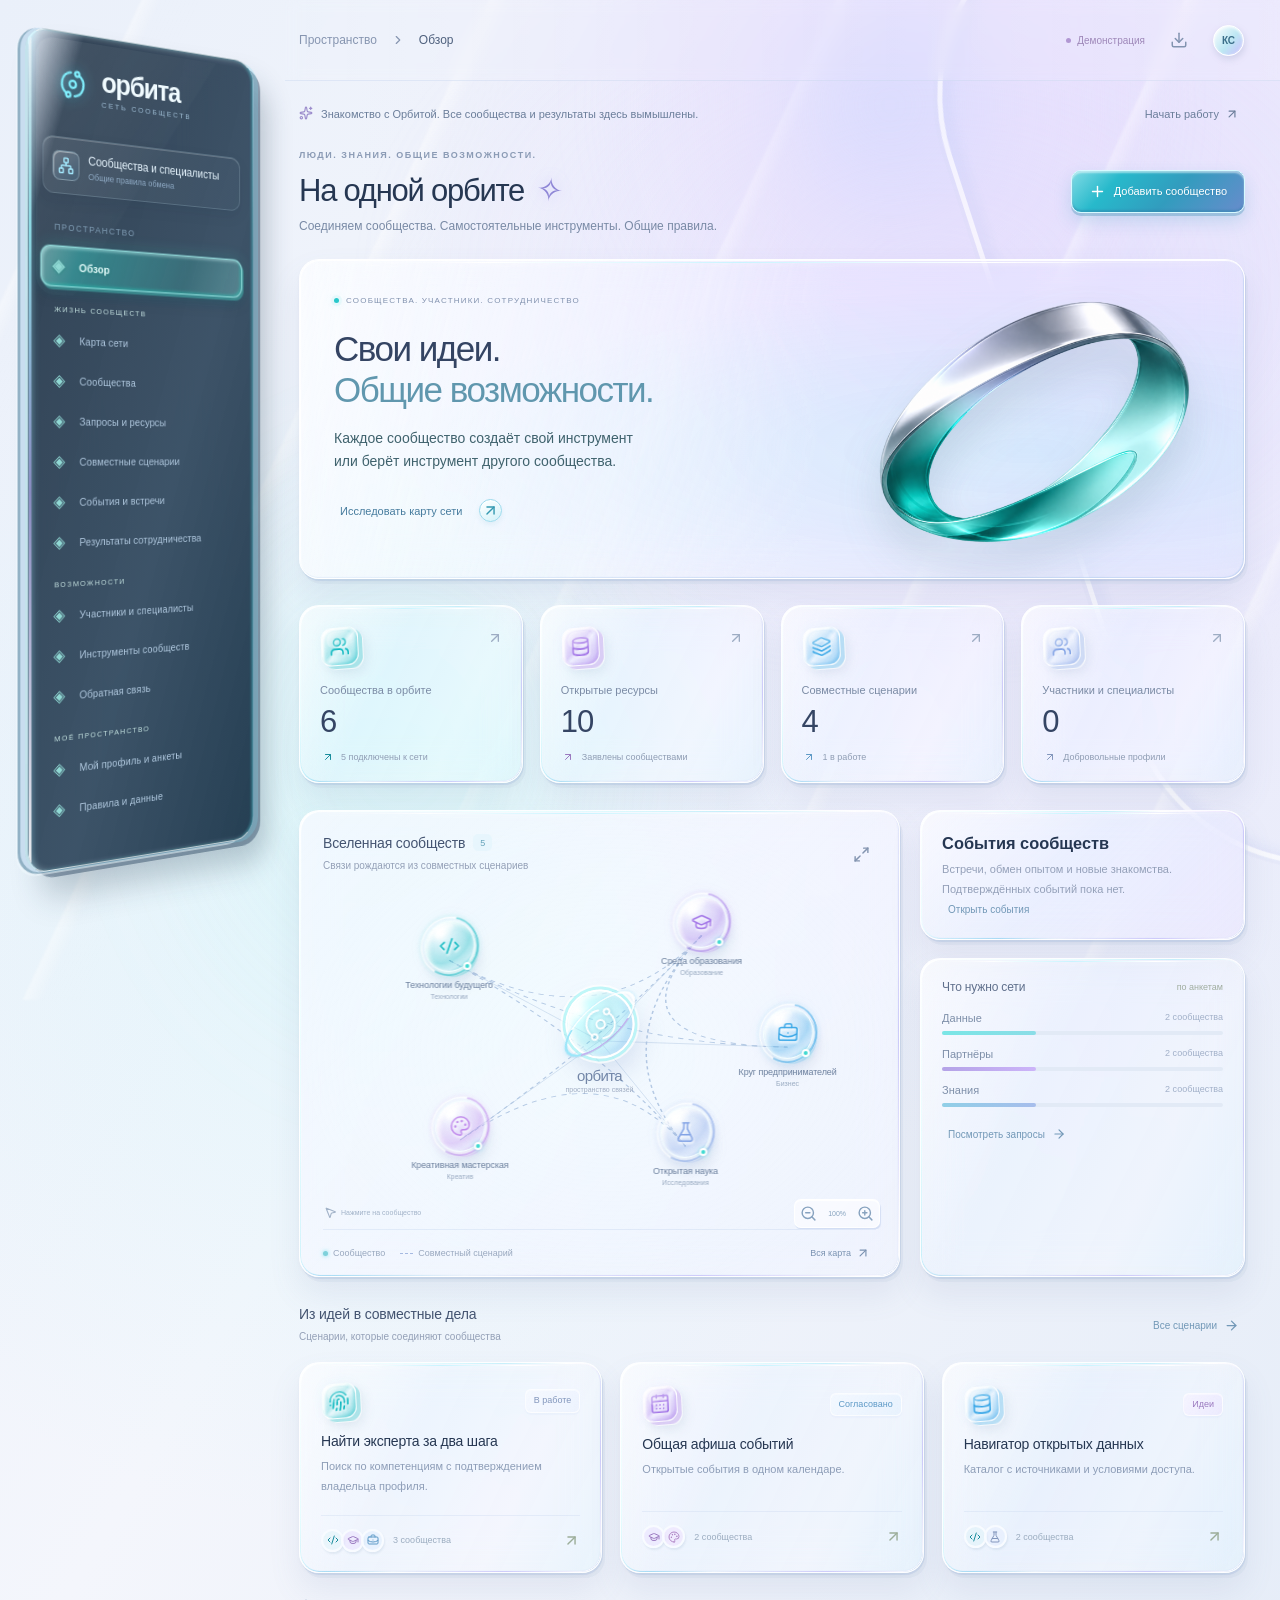
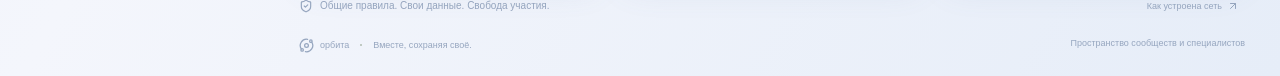
==== index.html @ 38263131 "Update Orbita user demo, validated local forms and snapshot roundtrip" ====
<!doctype html><html lang="ru"><head><meta charset="utf-8"><meta name="viewport" content="width=device-width,initial-scale=1"><title>Орбита · интерактивное демо</title><style>
:root{--ink:#263e3c;--muted:#87938f;--teal:#278f7b;--line:rgba(91,129,117,.12);--shadow:0 8px 30px #3d72600a,0 1px 2px #22493e05;--font:'Avenir Next','Segoe UI',Arial,sans-serif}
*{box-sizing:border-box}body{margin:0;background:#f1f5f2;color:var(--ink);font-family:var(--font);font-size:14px;-webkit-font-smoothing:antialiased}button,input,select,textarea{font:inherit}button,a,input,select,textarea{-webkit-tap-highlight-color:transparent}button{cursor:pointer;border:0;background:none;color:inherit}a{color:var(--teal);text-decoration:none}button:disabled{cursor:not-allowed;opacity:.48}button:focus-visible,a:focus-visible,input:focus-visible,select:focus-visible,textarea:focus-visible{outline:3px solid #51b4a5;outline-offset:4px}h1,h2,h3,h4,p{margin:0}button{transition:background .18s,transform .2s,box-shadow .2s}svg{flex-shrink:0}input[type=checkbox]{accent-color:var(--teal);width:17px;height:17px;flex-shrink:0}input::placeholder,textarea::placeholder{color:#9aa8a2}::selection{background:#c3e9db}.app-shell{min-height:100vh;overflow-x:clip;position:relative}.ambient{position:fixed;border-radius:50%;pointer-events:none;z-index:-1;filter:blur(60px)}.ambient-one{width:550px;height:500px;background:#dcece2;top:-240px;right:10%}.ambient-two{width:350px;height:600px;background:#e7e4ef;left:150px;top:300px;opacity:.55}
.sidebar{position:fixed;left:22px;top:22px;bottom:22px;width:238px;border-radius:25px;background:linear-gradient(155deg,#243f38 0%,#1e3430 50%,#223b35 100%);box-shadow:6px 10px 4px #18392f0d,15px 21px 45px #1d3b3533,inset 1px 1px 1px #adc9bd45,inset -1px -1px 1px #101f1d88;color:#c7d5cf;z-index:30;display:flex;flex-direction:column;padding:28px 16px 15px;transform:perspective(1600px) rotateY(4deg);transform-origin:left center}.sidebar:before{content:'';position:absolute;top:19px;bottom:19px;left:-7px;width:8px;border-radius:8px 0 0 8px;background:linear-gradient(90deg,#66807590,#2d4a40);z-index:-1}.brand{display:flex;align-items:center;gap:11px;padding-left:12px;text-align:left;color:#f3faf5;font-size:29px;font-weight:600;letter-spacing:-1px}.brand-mark{width:43px;height:43px;display:grid;place-items:center;color:#b7dfc8;transform:rotate(-20deg)}.brand-caption{display:block;font-size:8px;letter-spacing:2.25px;font-weight:400;color:#9eb7aa;margin-top:2px}.workspace-switch{display:flex;gap:10px;align-items:center;background:#e8fff008;border:1px solid #d7f3e412;border-radius:12px;padding:13px 10px;margin:32px 0 29px}.workspace-symbol{width:30px;height:30px;background:#dff6e711;border-radius:8px;display:grid;place-items:center}.workspace-switch b{font-size:11px;font-weight:500;display:block;color:#e0eae3}.workspace-switch small{font-size:8px;color:#819d8e;display:block;margin-top:4px}.nav-label{color:#738f7f;font-size:8px;letter-spacing:1.6px;margin:0 13px 12px}.nav-item{display:flex;align-items:center;gap:11px;width:100%;text-align:left;padding:13px 13px;margin:4px 0;border-radius:11px;color:#9cb6a9;font-size:11px;position:relative}.nav-item:hover{background:#ffffff08;color:#dfece6}.nav-item.active{color:#244638;background:linear-gradient(110deg,#d4e5d0,#b5d4bd);box-shadow:0 5px 15px #061d2220,inset 0 1px 0 #ffffff9c;font-weight:600}.nav-count{margin-left:auto;background:#ffffff18;border-radius:5px;padding:1px 6px;font-size:10px}.active-dot{width:5px;height:5px;background:#2e7461;position:absolute;right:15px;border-radius:50%}.nav-separated{margin-top:22px}.sidebar-bottom{margin-top:auto;padding-top:28px}.sidebar-mission{position:relative;background:linear-gradient(125deg,#b6d5b412,#89ad9410);border:1px solid #a7ceb925;border-radius:15px;padding:18px 14px 15px;overflow:hidden}.mini-orbit{position:absolute;right:15px;top:17px;color:#a0bba3}.sidebar-mission>small{display:block;font-size:7px;letter-spacing:1.5px;color:#93b49e}.sidebar-mission>b{font-size:22px;color:#deeadc;display:block;margin:10px 0 5px;font-weight:500;letter-spacing:-.8px}.sidebar-mission p{font-size:10px;line-height:1.8;color:#90ac99}.sidebar-mission>span{font-size:8px;color:#849d8c;display:block;margin-top:7px}.side-progress{height:3px;border-radius:10px;background:#c5e8c519;margin-top:16px;overflow:hidden}.side-progress i{background:#b5d8ae;height:100%;display:block;border-radius:10px}.sidebar-role{display:flex;align-items:center;gap:9px;width:100%;text-align:left;margin-top:16px;padding:0 2px}.role-avatar{width:33px;height:33px;background:#c7dbce13;display:grid;place-items:center;border:1px solid #daf2de1c;border-radius:50%;color:#a2c0ab}.sidebar-role b{display:block;font-size:10px;color:#d0ded4;font-weight:500}.sidebar-role small{display:block;font-size:8px;color:#769682;margin-top:4px}.sidebar-role>svg{margin-left:auto;color:#769682}
.main-wrap{margin-left:287px;min-width:0}.topbar{height:81px;display:flex;align-items:center;justify-content:space-between;padding:0 36px 0 14px;border-bottom:1px solid #cddbd346}.breadcrumbs{display:flex;gap:14px;align-items:center;font-size:11px;color:#9aa59f}.breadcrumbs b{font-weight:500;color:#4e6459}.top-actions{display:flex;gap:19px;align-items:center}.mode-badge{display:flex;align-items:center;gap:6px;font-size:10px;color:#a38e65}.mode-badge i{width:5px;height:5px;border-radius:50%;background:#c4aa7f}.mode-badge.live{color:var(--teal)}.mode-badge.live i{background:var(--teal)}.top-avatar{width:31px;height:31px;background:linear-gradient(135deg,#e4ede3,#d3e2d3);border-radius:50%;display:grid;place-items:center;font-size:10px;font-weight:600;border:2px solid #fff;box-shadow:0 2px 7px #35564615}.icon-btn{display:inline-flex;align-items:center;justify-content:center;width:30px;height:30px;border-radius:8px;color:#809086}.icon-btn:hover{background:#d7e6de50;color:var(--ink)}.mobile-menu{display:none}main{padding:25px 35px 0 14px;max-width:1560px;margin:auto}.mode-strip{display:flex;align-items:center;justify-content:space-between;gap:12px;color:#85978b;font-size:10px;margin-bottom:27px}.mode-strip>span{display:flex;align-items:center;gap:8px}.tiny-orbit{color:#95aa97}.mode-strip>button{display:flex;align-items:center;gap:6px;color:#65836f;font-size:10px;white-space:nowrap}.page-heading{display:flex;align-items:center;justify-content:space-between;gap:20px;margin-bottom:26px}.eyebrow{font-size:8px;font-weight:600;letter-spacing:1.5px;color:#9ba69a;line-height:1.5}h1{font-size:31px;letter-spacing:-1.25px;font-weight:500;line-height:1.3;margin-top:7px}.page-heading p:not(.eyebrow){font-size:11px;color:#8b998e;margin-top:8px}.heading-spark{display:inline-block;font-size:32px;font-weight:300;margin-left:12px;color:#9cbaa1;transform:rotate(8deg)}.primary,.secondary{border-radius:10px;padding:12px 17px;display:inline-flex;align-items:center;justify-content:center;gap:8px;font-size:10px;font-weight:500;white-space:nowrap;min-height:39px}.primary{background:linear-gradient(140deg,#3c7968,#286551);border:1px solid #2c665280;box-shadow:0 5px 11px #3a6a5720,inset 0 1px 0 #b5dac150;color:#eff8ed}.primary:hover{background:linear-gradient(140deg,#478a77,#316e5b);transform:translateY(-1px);box-shadow:0 7px 15px #3a6a5729}.secondary{background:#ffffff6e;color:#68816f;border:1px solid #cbdcd285}.secondary:hover{background:#fff}.full{width:100%}.glass{background:linear-gradient(145deg,#ffffffae,#ffffff69);border:1px solid #ffffffd4;border-radius:19px;box-shadow:var(--shadow),inset 0 1px 1px #ffffffcf;backdrop-filter:blur(20px)}.hero{min-height:244px;position:relative;display:flex;overflow:hidden;margin-bottom:22px;background:linear-gradient(115deg,#e6eddfc9 0%,#edf3e8a0 48%,#dfece0d9 100%);border-color:#ffffffe0;isolation:isolate}.hero:before{content:'';position:absolute;inset:0;background:radial-gradient(ellipse at 87% 60%,#a7c5a638,transparent 55%);z-index:-1}.hero-copy{padding:30px 34px;position:relative;z-index:3}.hero-label{font-size:8px;letter-spacing:1.25px;display:flex;align-items:center;gap:7px;color:#71866d;font-weight:500}.pulse-dot{display:inline-block;flex-shrink:0;width:5px;height:5px;background:#84a57b;border-radius:50%;box-shadow:0 0 0 3px #83a87912}.hero h2{font-size:33px;letter-spacing:-1.3px;font-weight:500;line-height:1.22;margin:17px 0 11px;color:#344d37}.hero h2 span{color:#7b967c}.hero p{font-size:10px;line-height:1.8;color:#899b86}.hero-link{display:flex;align-items:center;gap:17px;font-size:10px;color:#546e52;margin-top:18px}.hero-link>span{display:grid;place-items:center;width:23px;height:23px;border-radius:50%;border:1px solid #9fbaa688;background:#fff5}.hero-art{position:absolute;right:3%;top:5%;height:240px;width:350px;perspective:900px}.glass-orb{position:absolute;top:37px;left:102px;width:142px;height:142px;border-radius:50%;background:radial-gradient(circle at 30% 24%,#fff9,#d7efdc70 25%,#9cbb9c42 56%,#7a99763d 78%,#f6fff065);border:1.5px solid #f0ffedce;box-shadow:inset 7px 5px 15px #ffffffb3,inset -12px -18px 30px #66886338,0 30px 40px #5273492c,0 3px 3px #fff4;display:grid;place-items:center;transform:rotate(-15deg);color:#70957185;z-index:3}.glass-orb:after{content:'';position:absolute;top:14px;left:29px;width:68px;height:27px;transform:rotate(-30deg);border-radius:50%;background:linear-gradient(#fff8,#fff0);filter:blur(3px)}.orbital-ring{position:absolute;left:36px;top:65px;width:283px;height:100px;border:1.5px solid #f4fff3bc;border-radius:50%;box-shadow:0 2px 2px #738d5f26,inset 0 2px 1px #ffffff80;transform:rotate(-23deg);z-index:4}.ring-two{transform:rotate(42deg);width:267px;left:47px;border-color:#c2d3b88a;z-index:1}.ring-three{transform:rotate(-60deg);width:246px;left:58px;border-color:#cadac09c;z-index:2}.orbit-shadow{position:absolute;width:186px;height:30px;left:93px;bottom:37px;background:#45674226;border-radius:50%;filter:blur(12px);transform:rotate(-5deg)}.satellite{width:49px;height:49px;position:absolute;border-radius:15px;background:linear-gradient(145deg,#ffffffe6,#d7e9d2a6);border:1px solid #ffffffb0;box-shadow:5px 10px 15px #5b7c4b23,inset 0 2px 2px #fff;display:grid;place-items:center;color:#7b9b6f;transform:rotate(-13deg);z-index:5}.satellite-one{left:44px;top:42px}.satellite-two{right:13px;top:102px;width:42px;height:42px;transform:rotate(13deg);color:#8d91a1;background:linear-gradient(145deg,#fcfdff,#d3d9e4ab)}.satellite-three{bottom:40px;left:77px;width:38px;height:38px;border-radius:12px;color:#beaa85;transform:rotate(8deg);background:linear-gradient(145deg,#fffffa,#e8e2c9ac)}.art-label{position:absolute;bottom:8px;right:58px;display:flex;align-items:center;gap:6px;font-size:7px;color:#91a18b}.orbit-grain{width:10px;height:10px;position:absolute;background:linear-gradient(145deg,#fff,#b9cda9);border-radius:50%;box-shadow:2px 3px 4px #74936444}.grain-one{right:57px;top:31px}.grain-two{left:14px;top:152px;width:6px;height:6px}
.stats-grid{display:grid;grid-template-columns:repeat(4,minmax(0,1fr));gap:17px;margin:0 0 27px}.stat-card{position:relative;text-align:left;padding:19px 20px 18px;display:flex;flex-direction:column;align-items:flex-start;min-height:154px}.stat-icon{width:36px;height:36px;display:grid;place-items:center;border-radius:11px;border:1px solid #fff8;box-shadow:inset 0 2px 4px #fff8,2px 3px 7px #657d6810}.teal{color:#579582;background-color:#e1eee5}.purple{color:#9991b8;background-color:#eae7f1}.blue{color:#7c9cae;background-color:#e4edf1}.orange{color:#b29b78;background-color:#f0ebe0}.pink{color:#ba92a4;background-color:#f3e6ed}.green{color:#92a57e;background-color:#e8eddf}.neutral{background:#ebf0ec;color:#7e8c81}.stat-arrow{position:absolute;top:24px;right:19px;color:#a4b0a5}.stat-label{font-size:10px;color:#869389;margin-top:14px}.stat-card strong{font-size:31px;line-height:1;letter-spacing:-1px;font-weight:500;margin-top:10px}.stat-card small{display:flex;align-items:center;gap:6px;font-size:8px;color:#9aa497;margin-top:12px}.stat-tick{width:15px;height:15px;border-radius:50%;display:grid;place-items:center;background:transparent}.mini-track{width:38px;height:3px;background:#e5e9e1;border-radius:4px;overflow:hidden}.mini-track i{height:3px;display:block;background:#c3ae87}.lift{transition:transform .2s ease,box-shadow .2s ease}.lift:hover{transform:translateY(-4px);box-shadow:0 15px 30px #486b5514,0 2px 3px #fff8}
.dashboard-grid{display:grid;grid-template-columns:minmax(0,1.85fr) minmax(255px,1fr);gap:20px}.section-top{display:flex;align-items:center;justify-content:space-between;gap:14px}.section-top h3{font-size:13px;font-weight:500;letter-spacing:-.15px;display:flex;align-items:center;gap:8px}.section-top p{color:#9ca79c;font-size:9px;margin-top:6px;line-height:1.7}.number-pill{display:inline-flex;align-items:center;justify-content:center;min-width:19px;height:17px;background:#e4eee3;color:#8ba285;border-radius:5px;font-size:9px;font-weight:400}.map-card{padding:23px 23px 0;overflow:hidden}.map-card .section-top{position:relative;z-index:1}.map-bottom{display:flex;align-items:center;gap:15px;border-top:1px solid #c9dbce44;padding:15px 0;font-size:8px;color:#a0afa1}.map-bottom>span,.map-bottom>button{display:flex;align-items:center;gap:5px}.map-bottom>button{margin-left:auto;color:#849d86;font-size:8px}.legend-dot{width:5px;height:5px;border-radius:50%;background:#aec7ae;display:block}.legend-line{width:13px;height:1px;border-top:1px dashed #b6cabb;display:block}.dashboard-side{display:flex;flex-direction:column;gap:18px}.meeting-card{padding:23px 21px;background:linear-gradient(135deg,#eff2e9d9,#f9fbf0bf)}.meeting-card>.section-top>svg{color:#a2b09a}.meeting-date{display:flex;gap:10px;align-items:center;margin:18px 0 13px}.meeting-date>span:first-child{font-size:38px;line-height:1;font-weight:400;color:#8a9b78;letter-spacing:-2px}.meeting-date b{font-size:12px;font-weight:500;color:#697d61}.meeting-date small{display:block;font-size:7px;color:#9ea68f;margin-top:4px}.meeting-icon{margin-left:auto;display:grid;place-items:center;width:45px;height:45px;border-radius:13px;background:linear-gradient(145deg,#edf1dc,#dfe6cd);border:1px solid #fff;box-shadow:2px 3px 9px #83966815,inset 0 2px 2px #fff8;color:#9cae80;transform:rotate(7deg)}.meeting-card h4{font-size:12px;font-weight:500;color:#5f7257}.meeting-card>p{font-size:9px;line-height:1.8;color:#98a38e;margin-top:7px}.meeting-footer{display:flex;align-items:center;justify-content:space-between;margin-top:18px;border-top:1px solid #d6dfc96b;padding-top:12px;font-size:8px;color:#96a38b}.meeting-footer>span,.meeting-footer button{display:flex;align-items:center;gap:5px}.meeting-footer button{font-size:8px;color:#7f9579}.needs-card{padding:21px 21px 18px;flex:1}.needs-card .section-top h3{font-size:12px}.soft-label{font-size:8px;color:#a0ad9f;font-weight:400}.need-bars{display:grid;gap:13px;margin:18px 0}.need-bars>div>div:first-child{display:flex;justify-content:space-between;font-size:9px;color:#8a9b89;margin-bottom:7px}.need-bars small{font-size:7px;color:#abb5a5}.need-track{height:4px;background:#e8ede6;border-radius:5px}.need-track i{display:block;height:100%;border-radius:5px}.need-track .teal{background:#b4ccba}.need-track .purple{background:#cbc5dc}.need-track .blue{background:#c1d2dd}.text-link{display:inline-flex;align-items:center;gap:7px;font-size:9px;color:#83997d}.scenario-preview{margin-top:29px}.preview-grid{display:grid;grid-template-columns:repeat(3,minmax(0,1fr));gap:18px;margin-top:17px}.preview-card{padding:20px 21px;text-align:left}.preview-card-top{display:flex;justify-content:space-between;align-items:center}.scenario-icon{display:grid;place-items:center;width:36px;height:36px;border-radius:11px;box-shadow:inset 1px 1px 2px #fff,3px 4px 8px #4e705714}.chip{font-size:8px;border:1px solid #ffffff6e;display:inline-block;padding:5px 8px;border-radius:6px;white-space:normal;line-height:1.3}.preview-card h4{font-size:12px;font-weight:500;margin-top:14px;letter-spacing:-.2px}.preview-card>p{font-size:9px;color:#97a295;line-height:1.8;margin-top:8px;min-height:33px}.preview-card-footer{display:flex;align-items:center;gap:9px;margin-top:18px;padding-top:13px;border-top:1px solid #d6e2d64a}.preview-card-footer>span:not(.avatar-stack){font-size:7px;color:#a1ac9c}.preview-card-footer>svg{margin-left:auto;color:#9cad99}.avatar-stack{display:inline-flex;padding-left:3px}.stack-avatar{width:23px;height:23px;border:2px solid #f9fcf6;border-radius:50%;margin-left:-3px;display:grid;place-items:center;box-shadow:0 1px 3px #34573808}.bottom-note{display:flex;align-items:center;gap:7px;font-size:9px;color:#a1b19f;margin-top:26px}.bottom-note button{display:flex;align-items:center;gap:5px;font-size:8px;margin-left:auto}.main-footer{padding:25px 0 23px;display:flex;justify-content:space-between;gap:10px;font-size:8px;color:#b1bcb0}.main-footer>span:first-child{display:flex;gap:6px;align-items:center}.main-footer i{width:2px;height:2px;background:#b1bcb0;border-radius:50%;margin:0 5px}
.network-map{height:570px;position:relative;overflow:hidden;margin:0 -7px}.network-map.compact{height:330px}.map-dot-grid{position:absolute;inset:12px 0;background-image:radial-gradient(#a4baa945 .7px,transparent .7px);background-size:17px 17px;mask-image:radial-gradient(ellipse,black 20%,transparent 72%)}.network-stage{position:absolute;inset:15px 15px 30px;transition:transform .25s}.network-lines{position:absolute;inset:0;width:100%;height:100%;overflow:visible}.network-lines .edge-selected{stroke:#74ae91;stroke-width:.6;stroke-dasharray:1.4 1;animation:flow 2s linear infinite}@keyframes flow{to{stroke-dashoffset:-12}}.network-center{position:absolute;left:50%;top:49%;transform:translate(-50%,-50%);display:flex;flex-direction:column;align-items:center;pointer-events:none;z-index:2}.center-orbit{width:80px;height:80px;border-radius:50%;background:radial-gradient(circle at 25% 20%,#fff,#eff3e2 35%,#cedec058 75%);box-shadow:0 15px 28px #5b7f4319,inset 0 1px 4px #fff;display:grid;place-items:center;border:1px solid #fff;color:#8ba37b}.network-center>b{font-size:18px;color:#809675;font-weight:500;margin-top:8px;letter-spacing:-.6px}.network-center>small{font-size:7px;color:#b0bda7;margin-top:2px}.compact .center-orbit{width:65px;height:65px}.compact .network-center>b{font-size:15px}.map-node{position:absolute;transform:translate(-50%,-50%);display:flex;flex-direction:column;align-items:center;background:transparent;max-width:145px;min-width:105px;z-index:3;animation:node-appear .5s both}.map-node .node-orb{position:relative;width:68px;height:68px;border:1px solid #fff;border-radius:50%;display:grid;place-items:center;background:linear-gradient(130deg,#ffffffbe 0%,currentColor 240%);box-shadow:inset 2px 3px 8px #ffffffef,inset -5px -5px 10px #77957911,0 12px 15px #6b825f10,0 3px 5px #6d83600a;transition:transform .2s,box-shadow .2s}.node-orb:before{content:'';position:absolute;inset:-7px;border:1px solid currentColor;border-radius:50%;opacity:.08}.node-orb i{position:absolute;width:6px;height:6px;border-radius:50%;bottom:4px;right:3px;background:#8fb795;border:2px solid #f6faf4;box-sizing:content-box}.map-node>b{font-size:9px;white-space:nowrap;font-weight:500;margin-top:10px;color:#7e9180;letter-spacing:-.1px}.map-node>small{font-size:7px;margin-top:3px;color:#acb7a9}.map-node:hover .node-orb,.map-node:focus-visible .node-orb{transform:translateY(-4px) scale(1.04);box-shadow:inset 2px 3px 8px #fff,0 14px 20px #6b825f25}.compact .node-orb{width:47px;height:47px}.compact .node-orb:before{inset:-5px}.compact .node-orb i{width:4px;height:4px;right:2px;bottom:1px}.compact .map-node>b{font-size:8px;margin-top:8px}.compact .map-node>small{font-size:6px}.map-hint{position:absolute;left:8px;bottom:10px;display:flex;gap:4px;align-items:center;font-size:7px;color:#b2bdad}.map-zoom{position:absolute;right:3px;bottom:1px;display:flex;align-items:center;gap:0;border:1px solid #d8e1d480;background:#fff8;border-radius:7px}.map-zoom .icon-btn{width:27px;height:27px;color:#9caf96}.zoom-reset{font-size:7px;color:#a3b19b}.full-map{padding:26px}.map-empty{height:320px;display:flex;flex-direction:column;align-items:center;justify-content:center;color:#a4b7a1;gap:15px}.map-empty h3{font-size:17px;font-weight:500}.map-empty p{font-size:11px;color:#95a891}@keyframes node-appear{from{opacity:0}to{opacity:1}}
.filter-bar{display:flex;justify-content:space-between;align-items:center;gap:15px;margin-bottom:22px}.search-input{display:flex;align-items:center;gap:9px;background:#fff8;border:1px solid #fff;border-radius:10px;padding:0 13px;color:#9bac9f;min-width:300px;max-width:430px;flex:1;box-shadow:0 3px 12px #3f674108}.search-input input{background:none;border:0;outline:none;width:100%;padding:13px 0;font-size:11px;color:var(--ink)}select,input,textarea{border:1px solid #c9d9d273;border-radius:9px;padding:12px 13px;color:#536d5f;background:#ffffffa6;max-width:100%;font-size:12px}select{min-width:160px}textarea{resize:vertical}.filter-bar select{font-size:10px;min-width:170px;background:#ffffff85;border-color:#fff}.community-grid{display:grid;grid-template-columns:repeat(3,minmax(0,1fr));gap:20px}.community-card{text-align:left;padding:24px;min-width:0}.community-card-top{display:flex;justify-content:space-between;align-items:flex-start;margin-bottom:19px;gap:6px}.community-symbol{display:inline-grid;place-items:center;flex-shrink:0;width:54px;height:54px;border-radius:16px;border:1px solid #fff;box-shadow:inset 2px 3px 5px #fff9,3px 5px 8px #5f826112;transform:rotate(-5deg)}.status{font-size:8px;display:inline-flex;gap:5px;align-items:center;padding:5px 8px;border-radius:5px;white-space:nowrap}.status i{width:4px;height:4px;border-radius:50%;background:currentColor}.community-card .eyebrow{font-size:7px;margin-bottom:8px;display:block}.community-card h3{font-size:16px;letter-spacing:-.5px;font-weight:500}.community-card>p{font-size:10px;color:#8c9e8c;line-height:1.8;margin-top:10px;min-height:36px}.card-divider{height:1px;background:#cfdfd24d;margin:18px 0}.community-card>small{font-size:7px;letter-spacing:1px;color:#acb7a9;display:block;margin-bottom:10px}.chips{display:flex;flex-wrap:wrap;gap:5px}.community-meta{display:flex;justify-content:space-between;align-items:center;color:#9fb09b;margin-top:20px;font-size:9px}.community-meta span{display:flex;align-items:center;gap:6px}.muted{color:#9cad9b;font-size:11px;line-height:1.7}.empty{padding:65px 25px;display:flex;align-items:center;flex-direction:column;text-align:center;max-width:550px;margin:0 auto;color:#91ac94}.empty h3{font-size:20px;letter-spacing:-.5px;color:#57705d;font-weight:500;margin:20px 0 10px}.empty p{font-size:12px;color:#95a492;line-height:1.9;margin-bottom:22px}.kanban{display:grid;grid-template-columns:repeat(4,minmax(0,1fr));gap:16px;align-items:start}.kanban-column{border-radius:15px;background:#e7eee66b;padding:12px 10px;min-height:350px}.kanban-column>h3{display:flex;align-items:center;gap:7px;padding:2px 5px 16px;font-size:11px;font-weight:500;color:#7b8b7b}.kanban-column>h3>span{margin-left:auto;background:#fff7;border-radius:5px;padding:2px 5px;font-size:9px;color:#a7b3a1}.stage-dot{width:6px;height:6px;border-radius:50%;background:currentColor}.kanban-card{width:100%;text-align:left;border-radius:13px;padding:16px 13px;margin-bottom:12px}.kanban-card h4{font-size:12px;font-weight:500;line-height:1.6}.kanban-card p{font-size:9px;color:#96a591;line-height:1.8;margin:9px 0 15px}.kanban-meta{display:flex;justify-content:space-between;font-size:8px;color:#a3af9d;border-top:1px solid #d4e0d348;padding-top:10px;margin-top:14px}.kanban-meta span{display:flex;align-items:center;gap:5px}.add-idea{display:flex;align-items:center;gap:5px;font-size:9px;color:#9eaf98;margin:8px auto}.plan-grid{display:grid;grid-template-columns:minmax(0,1.65fr) minmax(270px,1fr);gap:24px}.timeline-card{padding:28px}.progress-pill{padding:7px 9px;background:#e5eddf;border-radius:8px;color:#8ba07b;font-size:12px}.timeline{margin-top:30px}.timeline-item{display:flex;gap:18px;position:relative;padding-bottom:30px}.timeline-item:not(:last-child):before{content:'';position:absolute;left:11px;top:26px;bottom:0;width:1px;background:#d9e4d5}.task-check{padding:0;color:#bcccb5;height:24px;position:relative;z-index:1;flex-shrink:0}.task-done .task-check{color:#74a58a}.timeline-date{font-size:9px;color:#a0b097}.timeline-item h4{font-size:13px;font-weight:500;margin:6px 0 7px;line-height:1.5}.timeline-item p{font-size:10px;color:#94a68e;line-height:1.8}.timeline-item small{display:flex;align-items:center;gap:5px;font-size:8px;color:#a8b6a0;margin-top:9px}.task-done h4{color:#94a58e}.agenda-card{padding:25px}.agenda-card>h3{font-size:20px;letter-spacing:-.7px;font-weight:500;margin-top:11px;line-height:1.3}.agenda-list{margin:20px 0}.agenda-list>div{display:flex;gap:15px;align-items:center;border-bottom:1px solid #d6e2d440;padding:11px 0}.agenda-list span{font-size:18px;color:#9db08e;min-width:27px;text-align:center}.agenda-list small{font-size:7px;display:block;margin-top:2px}.agenda-list p{font-size:10px;color:#8a9c80}.log-card{padding:25px;margin-top:20px}.log-card h3{font-size:13px;font-weight:500;margin-bottom:20px}.log-item{display:flex;gap:10px;margin-top:16px}.log-dot{width:5px;height:5px;background:#b2c7a9;border-radius:50%;margin-top:5px;flex-shrink:0}.log-item p{font-size:10px;line-height:1.7;color:#91a286}.log-item small{font-size:8px;color:#b3bfa9;display:block;margin-top:3px}.info-panel{display:flex;align-items:flex-start;gap:15px;background:#e3eee0a8;border:1px solid #fff9;border-radius:14px;padding:20px 23px;margin-bottom:24px;color:#8da783}.info-panel h3{font-size:13px;font-weight:500;color:#67825e;margin-bottom:6px}.info-panel p{font-size:10px;line-height:1.8;color:#8da080}.profile-card{padding:25px}.profile-card h3{font-size:17px;font-weight:500;letter-spacing:-.4px;margin-top:17px}.profile-card>p{font-size:10px;color:#96a58d;margin:7px 0 15px}.profile-sources{display:flex;flex-direction:column;gap:8px;font-size:10px;margin:18px 0}.profile-sources>a{display:inline-flex;align-items:center;gap:6px}.consent-mark{display:flex;align-items:center;gap:6px;font-size:9px;color:#86a17b;line-height:1.7}.danger-text{display:flex;gap:6px;align-items:center;font-size:10px;color:#b28d83;margin-top:17px}.danger-text:hover{color:#a25848}.danger-button{background:#f4dfd8;color:#a05c4b;padding:10px 15px;border-radius:8px;font-size:11px}.rules-grid{display:grid;grid-template-columns:repeat(3,minmax(0,1fr));gap:20px}.rule-card{padding:25px}.rule-card>small{display:block;font-size:7px;letter-spacing:1.1px;color:#a5b19b;margin:20px 0 9px}.rule-card h3{font-size:15px;line-height:1.5;font-weight:500;letter-spacing:-.3px}.rule-card p{font-size:10px;line-height:1.9;color:#94a38c;margin-top:10px}.portability{padding:25px;margin-top:22px;display:flex;justify-content:space-between;gap:22px;align-items:center;flex-wrap:wrap}.portability h3{font-size:16px;font-weight:500}.portability p{font-size:10px;color:#8fa187;margin-top:8px;line-height:1.8}.portability-actions{display:flex;gap:10px;flex-wrap:wrap}.rules-footnote{font-size:10px;line-height:1.9;color:#9fac98;margin:18px 5px}
.survey-layout{display:grid;grid-template-columns:minmax(0,2fr) minmax(250px,1fr);gap:25px;align-items:start}.survey-card{overflow:hidden}.stepper{display:flex;justify-content:space-between;padding:23px 28px;border-bottom:1px solid #d4e1d44d;background:#fff3;gap:8px}.stepper>div{display:flex;align-items:center;gap:8px;color:#b1bcaa}.stepper span{display:grid;place-items:center;width:25px;height:25px;border-radius:50%;background:#e8eee4;font-size:10px}.stepper b{font-size:10px;font-weight:500}.stepper .current{color:#64845d}.stepper .current span{background:#b9d4b5;color:#376b42;box-shadow:inset 0 1px 1px #fff9,0 3px 7px #7f9f6320}.stepper .complete span{background:#dce8d8;color:#87a77b}.form-step{padding:30px}.form-step>h2{font-size:25px;font-weight:500;letter-spacing:-1px;margin-top:10px}.form-intro{font-size:11px;line-height:1.9;color:#96a38e;margin:12px 0 25px}.field-label{display:flex;flex-direction:column;font-size:11px;font-weight:500;color:#79916d;margin:21px 0;gap:9px}.field-label>input,.field-label>textarea,.field-label>select{width:100%;font-weight:400}.field-label small,.form-help{font-size:9px;line-height:1.8;color:#abb7a1;font-weight:400}.form-grid{display:grid;grid-template-columns:1fr 1fr;gap:15px}.form-grid .field-label{margin-top:0}.choices{display:flex;flex-wrap:wrap;gap:8px}.choice{display:flex;gap:5px;align-items:center;border:1px solid #dce5d7;border-radius:8px;padding:9px 11px;font-size:10px;color:#a6b19a;background:#fff5}.choice.chosen{border-color:#abc5a8;background:#e2ecdb;color:#699265}.choice:hover{background:#e9f0e4}.form-footer{display:flex;align-items:center;justify-content:space-between;padding:20px 30px;border-top:1px solid #d6e1d14d;background:#ffffff33;gap:10px}.form-footer>span{font-size:9px;color:#b0bca7;display:flex;align-items:center;gap:5px}.survey-aside>.glass{padding:28px}.survey-aside h3{font-size:23px;line-height:1.3;font-weight:500;letter-spacing:-.9px;margin:26px 0 15px}.survey-aside p{font-size:11px;line-height:1.9;color:#9bab91}.survey-benefit{display:flex;align-items:center;gap:8px;margin-top:20px;font-size:10px;color:#89a27b}.privacy-note{display:flex;align-items:flex-start;gap:12px;padding:25px 15px;color:#a7b49c}.privacy-note p{font-size:10px;line-height:1.8}.consent-box{padding:18px;border-radius:13px;background:#e7eee26b;border:1px solid #dce6d6;margin-top:22px}.consent-box>label,.check-label{display:flex;align-items:flex-start;gap:10px;font-size:11px;line-height:1.8;color:#829875}.consent-box input{margin-top:3px}.consent-box p{font-size:9px;color:#a1b093;line-height:1.9;margin:12px 0 0 27px}.inline-confirm{display:flex;align-items:center;gap:6px;color:#7b9a70;font-size:9px;margin-top:15px;line-height:1.8}.review-card{background:#fff6;border:1px solid #fff;border-radius:14px;padding:23px}.review-card h3{font-size:19px;font-weight:500;margin-bottom:10px}.review-card>p{font-size:11px;line-height:1.8;color:#8fa287}.review-card dl,.detail-dl{display:grid;grid-template-columns:145px 1fr;gap:12px;font-size:10px;margin:22px 0 0}.review-card dt,.detail-dl dt{color:#a6b39d}.review-card dd,.detail-dl dd{margin:0;color:#829977;line-height:1.7;overflow-wrap:anywhere}.inline-note{display:flex;align-items:flex-start;gap:10px;font-size:10px;line-height:1.9;color:#a5b69a;margin-top:20px}
.modal-backdrop{position:fixed;inset:0;z-index:100;background:#1c362a57;backdrop-filter:blur(9px);display:flex;align-items:center;justify-content:center;padding:30px}.dialog{width:660px;max-width:100%;max-height:90vh;background:linear-gradient(135deg,#f8faf5,#f1f5ee);border:1px solid #fff;border-radius:22px;box-shadow:0 30px 100px #18342b30;overflow:hidden;display:flex;flex-direction:column;animation:dialog-in .2s ease}.dialog:focus{outline:none}.dialog-header{padding:22px 26px;border-bottom:1px solid #cfdfcb57;display:flex;align-items:center;justify-content:space-between}.dialog-header h2{font-size:17px;font-weight:500;letter-spacing:-.4px}.dialog-content{padding:26px;overflow-y:auto}.detail-heading{display:flex;gap:18px;align-items:center}.detail-heading h2{font-size:24px;letter-spacing:-.9px;font-weight:500;margin-top:9px;line-height:1.4}.detail-heading p{font-size:10px;color:#a5b398;margin-top:5px}.detail-about{font-size:12px;color:#8ba17f;line-height:1.9;margin-top:24px}.detail-section{margin-top:24px}.detail-section h3{font-size:12px;font-weight:500;margin-bottom:12px}.detail-dl{border-top:1px solid #cddfc756;padding-top:20px}.related-scenario{display:flex;align-items:center;gap:9px;width:100%;text-align:left;padding:12px 0;border-bottom:1px solid #d2dfcb48;font-size:11px;color:#94a785}.related-scenario>svg:last-child{margin-left:auto}.connect-box{background:#e3ecdca8;border:1px solid #d6e3cd;border-radius:13px;padding:20px;margin-top:27px}.connect-box h3{font-size:14px;font-weight:500}.connect-box p{font-size:10px;color:#98aa89;line-height:1.9;margin:10px 0 15px}.connect-box>.check-label{margin-bottom:18px}.connected-box{background:#f3f7ee80}.disconnect-confirm{display:flex;flex-wrap:wrap;gap:10px}.disconnect-confirm>p{width:100%}.community-check-list{display:flex;flex-direction:column;gap:11px;background:#fff6;border:1px solid #d9e5d283;border-radius:10px;padding:15px}.community-check-list label{display:flex;gap:10px;align-items:center;font-size:11px;font-weight:400;color:#8a9f7e}.scenario-form>.primary{margin-top:25px}.profile-preview{text-align:center;padding:20px;border:1px solid #dbe5d3;border-radius:15px;background:#fff5}.profile-preview .eyebrow{display:block;margin:22px 0 10px}.profile-preview h2{font-size:26px;font-weight:500;letter-spacing:-1px}.profile-preview>p{font-size:11px;color:#a6b499;margin:9px 0 18px}.profile-preview .chips{justify-content:center}.profile-preview .profile-sources{align-items:center}.dialog-content .check-label{margin:20px 0}.dialog-content>.form-footer{padding:20px 0 0}.protocol-stats{display:flex;justify-content:space-around;margin:25px 0}.protocol-stats>div{display:flex;flex-direction:column;align-items:center}.protocol-stats strong{font-size:30px;font-weight:500;color:#839f74}.protocol-stats span{font-size:9px;color:#a4b497;margin-top:7px}.protocol-text{font-family:var(--font);font-size:10px;line-height:1.9;white-space:pre-wrap;overflow-wrap:anywhere;background:#fff7;border:1px solid #d4e1cb8c;border-radius:12px;padding:20px;max-height:330px;overflow:auto;color:#8a9e7d;margin-bottom:20px}.toast{position:fixed;bottom:27px;left:calc(50% + 110px);transform:translateX(-50%);padding:16px 24px;background:#f8fcf0f5;border:1px solid #fff;border-radius:13px;display:flex;align-items:center;gap:10px;box-shadow:0 10px 50px #39573530;backdrop-filter:blur(10px);z-index:200;font-size:11px;color:#698e5b;max-width:90vw;animation:dialog-in .2s ease}.error-banner{display:flex;align-items:center;gap:10px;border:1px solid #e5b9a5;background:#fbebe0ba;color:#a67f68;font-size:11px;line-height:1.8;padding:12px 15px;border-radius:10px;margin-bottom:22px}.error-banner>span{flex:1}.error-banner>a{white-space:nowrap}.error-banner>button{color:inherit}.error-text{color:#b58772;font-size:11px}.spin{animation:spin 1s linear infinite}@keyframes spin{to{transform:rotate(360deg)}}@keyframes dialog-in{from{opacity:0;translate:0 8px}to{opacity:1;translate:0 0}}.sidebar-scrim{display:none}
/* Readable text while preserving the quiet glass palette. */
.sidebar{overflow-y:auto;scrollbar-width:none}.sidebar::-webkit-scrollbar{display:none}.sidebar nav{flex-shrink:0}.nav-item{font-size:12px}.nav-label{font-size:9px}.workspace-switch b{font-size:12px}.workspace-switch small{font-size:9px}.sidebar-role b{font-size:11px}.sidebar-role small{font-size:9px}.sidebar-mission p{font-size:11px}.sidebar-mission>small{font-size:8px}.sidebar-mission>span{font-size:9px}.breadcrumbs{font-size:12px}.mode-strip,.mode-strip>button{font-size:11px}.mode-strip{color:#73866f}.eyebrow{font-size:9px}.page-heading p:not(.eyebrow){font-size:12px;color:#7c8e76}.primary,.secondary{font-size:11px}.hero-label{font-size:9px}.hero p{font-size:11px;color:#7a8e71}.hero-link{font-size:11px}.stat-label{font-size:11px;color:#7a8c75}.stat-card small{font-size:9px;color:#8d9c85}.section-top h3{font-size:14px}.section-top p{font-size:10px;color:#8e9f86}.preview-card h4{font-size:14px}.preview-card>p{font-size:11px;color:#84957d}.preview-card-footer>span:not(.avatar-stack){font-size:9px}.map-node>b{font-size:10px;color:#74876c}.map-node>small{font-size:8px;color:#95a58b}.compact .map-node>b{font-size:9px}.compact .map-node>small{font-size:7px}.meeting-card h4{font-size:13px}.meeting-card>p{font-size:11px;color:#8d9e81}.meeting-footer,.meeting-footer button{font-size:9px}.need-bars>div>div:first-child{font-size:11px}.need-bars small{font-size:9px}.text-link{font-size:10px}.community-card>p,.rule-card p{font-size:12px;color:#829777}.community-card>small{font-size:9px}.community-meta{font-size:10px}.form-intro{font-size:12px;color:#869c7a}.field-label{font-size:12px;color:#6d8760}.check-label{font-size:12px}.form-help,.field-label small{font-size:10px;color:#94a886}.status,.chip{font-size:9px}.map-bottom{font-size:9px}.map-bottom>button{font-size:9px}.soft-label{font-size:9px}.bottom-note{font-size:10px}.bottom-note button{font-size:9px}.main-footer{font-size:9px}
@media(min-width:1600px){.sidebar{width:255px;padding-left:19px;padding-right:19px}.main-wrap{margin-left:310px}main{padding-right:45px}.hero{min-height:270px}.hero-copy{padding:35px 40px}.hero-art{right:8%;top:9%}.hero h2{font-size:38px}.network-map.compact{height:375px}}
@media(max-width:1250px){.sidebar{width:215px;left:16px}.main-wrap{margin-left:250px}main{padding-right:25px;padding-left:9px}.topbar{padding-right:25px}.hero-art{right:-5%;transform:scale(.9)}.hero-copy{padding-left:27px}.hero h2{font-size:29px}.stat-card{padding:17px 15px}.stat-label{font-size:9px}.dashboard-grid{grid-template-columns:minmax(0,1.6fr) minmax(240px,1fr);gap:15px}.map-card{padding:20px 17px 0}.map-node>b{font-size:8px}.community-grid,.rules-grid{grid-template-columns:repeat(2,minmax(0,1fr))}.survey-layout{grid-template-columns:minmax(0,1fr) 230px;gap:17px}.survey-aside>.glass{padding:23px}.stepper b{font-size:9px}.form-step{padding:25px}.kanban{gap:10px}.kanban-card{padding:13px 11px}.kanban-card h4{font-size:11px}.hero-label{font-size:7px}.mode-strip{font-size:9px}}
@media(max-width:1050px){.sidebar{width:200px;padding:25px 12px 14px}.main-wrap{margin-left:230px}.brand{font-size:25px;gap:7px}.brand-caption{font-size:7px;letter-spacing:1.7px}.workspace-switch{padding-left:7px;padding-right:7px;gap:7px}.workspace-switch b{font-size:10px}.workspace-switch small{font-size:7px}.nav-item{font-size:10px;padding:12px 10px;gap:9px}.stats-grid{gap:10px}.stat-card{min-height:153px}.stat-label{line-height:1.6;min-height:28px}.stat-card strong{font-size:28px;margin-top:5px}.stat-card small{font-size:7px}.hero-art{right:-10%;opacity:.9;transform:scale(.8)}.hero p{font-size:9px}.page-heading h1{font-size:27px}.primary,.secondary{font-size:9px;padding:11px 13px}.dashboard-grid{grid-template-columns:1fr}.dashboard-side{display:grid;grid-template-columns:1fr 1fr}.network-map.compact{height:340px}.preview-grid{gap:12px}.preview-card{padding:17px 14px}.preview-card h4{font-size:11px}.preview-card-footer{gap:5px}.preview-card-footer>span:not(.avatar-stack){font-size:6px}.preview-card-footer>svg{width:13px}.survey-layout{grid-template-columns:1fr}.survey-aside{display:none}.kanban{grid-template-columns:repeat(2,minmax(0,1fr))}.plan-grid{grid-template-columns:1fr}.plan-grid>div{display:grid;grid-template-columns:1fr 1fr;gap:18px;align-items:start}.log-card{margin-top:0}.hero{min-height:230px}.hero-copy{padding-top:26px;padding-bottom:25px}.hero-link{margin-top:15px}.map-hint{font-size:8px}.map-zoom{right:10px}}
@media(max-width:800px){.sidebar{left:12px;top:12px;bottom:12px;transform:translateX(-280px);width:235px;transition:transform .25s;z-index:91;padding:26px 16px 15px}.sidebar.sidebar-open{transform:translateX(0)}.sidebar-scrim{display:block;position:fixed;inset:0;z-index:90;background:#203d2f68;backdrop-filter:blur(3px)}.main-wrap{margin-left:0}.mobile-menu{display:inline-flex}.topbar{height:65px;padding:0 24px}.breadcrumbs{gap:10px}.top-actions{gap:12px}main{padding:20px 24px 0}.mode-strip{font-size:9px;margin-bottom:24px}.mode-strip>span{max-width:65%;line-height:1.7}.mode-strip>button{font-size:9px}.page-heading h1{font-size:27px}.page-heading .eyebrow{font-size:7px}.hero-art{right:1%;transform:scale(.86)}.hero h2{font-size:30px}.stats-grid{margin-bottom:20px}.stat-card{min-height:150px}.stat-label{font-size:9px}.hero-copy{padding-left:26px}.community-grid,.rules-grid{gap:15px}.community-card{padding:21px}.toast{left:50%}.brand{font-size:28px}.brand-caption{font-size:8px}.workspace-switch b{font-size:11px}.nav-item{font-size:11px;padding:13px}.preview-card>p{min-height:50px}.main-footer>span:last-child{font-size:7px}}
@media(max-width:580px){main{padding:18px 16px 0}.topbar{padding:0 16px}.breadcrumbs{font-size:10px;gap:8px}.top-avatar{width:28px;height:28px;font-size:9px}.mode-badge{font-size:8px}.top-actions{gap:8px}.mode-strip>span{font-size:8px;max-width:58%}.mode-strip>button{font-size:8px}.tiny-orbit{display:none}.mode-strip{gap:6px;margin-bottom:22px}.page-heading{align-items:flex-start;margin-bottom:20px;flex-wrap:wrap;gap:17px}.page-heading h1{font-size:26px;letter-spacing:-1px}.page-heading p:not(.eyebrow){font-size:10px}.page-heading>.primary{padding:9px 12px;min-height:35px;font-size:9px}.heading-spark{font-size:26px;margin-left:8px}.hero{min-height:260px;margin-bottom:17px;border-radius:17px}.hero-copy{padding:25px 21px;max-width:85%}.hero h2{font-size:29px}.hero p{font-size:9px;max-width:225px}.hero-link{margin-top:22px;font-size:9px}.hero-art{right:-172px;top:72px;transform:scale(.65);opacity:.7;pointer-events:none}.hero-label{font-size:6px;letter-spacing:.8px}.stats-grid{grid-template-columns:repeat(2,minmax(0,1fr));gap:12px}.stat-card{padding:17px;min-height:160px}.stat-label{font-size:9px;min-height:0}.stat-card strong{font-size:31px;margin-top:10px}.stat-card small{font-size:8px}.stat-arrow{top:20px;right:15px}.dashboard-grid{gap:16px}.map-card{padding:20px 16px 0;border-radius:16px}.section-top h3{font-size:12px}.section-top p{font-size:8px}.network-map.compact{height:325px;margin-left:-8px;margin-right:-8px}.network-stage{inset:15px 10px 30px}.compact .node-orb{width:42px;height:42px}.compact .map-node>b{font-size:6px}.compact .map-node>small{font-size:5px}.compact .center-orbit{width:54px;height:54px}.compact .network-center>b{font-size:13px}.network-center>small{font-size:6px}.compact .map-node{min-width:75px}.map-bottom{gap:9px;font-size:6px}.map-bottom>button{font-size:6px}.map-hint{font-size:6px}.map-zoom .icon-btn{width:24px;height:24px}.dashboard-side{grid-template-columns:1fr}.meeting-card{padding:23px}.meeting-card>p br{display:none}.meeting-date{margin-top:23px}.meeting-card h4{font-size:14px}.meeting-card>p{font-size:10px}.meeting-footer{font-size:9px}.meeting-footer button{font-size:9px}.needs-card{padding:23px}.need-bars{gap:18px;margin:21px 0}.need-bars>div>div:first-child{font-size:10px}.need-bars small{font-size:8px}.preview-grid{grid-template-columns:1fr}.preview-card{padding:21px}.preview-card h4{font-size:15px}.preview-card>p{font-size:11px;min-height:0}.preview-card-footer>span:not(.avatar-stack){font-size:9px}.preview-card-footer>svg{width:17px}.bottom-note{font-size:8px;flex-wrap:wrap}.bottom-note button{width:100%;margin-left:21px;font-size:8px}.main-footer{padding:24px 0;flex-wrap:wrap;gap:13px}.main-footer>span:last-child{font-size:8px}.filter-bar{flex-wrap:wrap;gap:10px}.search-input{max-width:none;min-width:100%;flex-basis:100%}.filter-bar select{width:100%}.community-grid,.rules-grid{grid-template-columns:1fr}.community-card{padding:25px}.community-card h3{font-size:19px}.community-card>p{font-size:12px}.community-card .eyebrow{font-size:8px}.community-meta{font-size:10px}.chip{font-size:9px}.community-card>small{font-size:8px}.community-card .status{font-size:9px}.full-map{padding:20px 12px}.full-map .section-top{flex-direction:column;align-items:flex-start;gap:6px}.network-map:not(.compact){height:410px}.map-node .node-orb{width:46px;height:46px}.map-node>b{font-size:6px}.map-node>small{font-size:5px}.map-node{min-width:75px}.center-orbit{width:57px;height:57px}.network-center>b{font-size:14px}.kanban{grid-template-columns:1fr}.kanban-column{min-height:180px}.kanban-card h4{font-size:13px}.kanban-card p{font-size:11px}.kanban-meta{font-size:9px}.kanban-column>h3{font-size:12px}.add-idea{font-size:10px;padding:8px}.plan-grid>div{display:block}.log-card{margin-top:18px}.timeline-card{padding:23px 20px}.timeline-card>.section-top h3{font-size:12px;line-height:1.6}.timeline-item{gap:14px}.timeline-item h4{font-size:13px}.timeline-item p{font-size:11px}.timeline-item small{font-size:9px}.agenda-card h3{font-size:22px}.agenda-list p{font-size:12px}.agenda-list{margin:25px 0}.log-item p{font-size:11px}.survey-card{border-radius:15px}.stepper{padding:18px 15px;gap:4px}.stepper b{font-size:8px}.stepper>div{gap:5px}.stepper span{width:21px;height:21px;font-size:9px}.form-step{padding:23px 18px}.form-step>h2{font-size:23px}.form-intro{font-size:11px}.field-label{font-size:11px}.form-grid{grid-template-columns:1fr;gap:0}.field-label input,.field-label textarea,.field-label select{font-size:16px}.form-footer{padding:18px}.review-card{padding:18px}.review-card dl,.detail-dl{grid-template-columns:105px 1fr;gap:12px;font-size:10px}.choice{font-size:11px;padding:10px}.consent-box{padding:14px}.consent-box>label{font-size:11px}.consent-box p{font-size:10px}.modal-backdrop{padding:12px}.dialog{max-height:94dvh;border-radius:17px}.dialog-header{padding:18px}.dialog-content{padding:20px}.dialog-header h2{font-size:15px}.detail-heading{gap:12px}.detail-heading h2{font-size:21px}.detail-heading .community-symbol{width:46px;height:46px;border-radius:13px}.connect-box{padding:16px}.info-panel{padding:18px;gap:10px}.info-panel p{font-size:11px}.rule-card{padding:25px}.rule-card h3{font-size:18px}.rule-card p{font-size:12px}.portability{padding:22px}.portability-actions{width:100%}.portability-actions>button{flex:1}.rules-footnote{font-size:11px}.toast{width:max-content;max-width:calc(100vw - 25px);font-size:10px;bottom:16px;padding:15px 17px}.error-banner{font-size:10px;gap:7px;flex-wrap:wrap}.error-banner>span{flex-basis:80%}}
@media(hover:none){.lift:hover{transform:none;box-shadow:var(--shadow)}.primary:hover{transform:none}.map-node:hover .node-orb{transform:none}.lift{transition:none}}
@media(prefers-reduced-motion:reduce){*,*:before,*:after{animation-duration:.01ms!important;animation-iteration-count:1!important;transition-duration:.01ms!important;scroll-behavior:auto!important}}

/* Crystal Glass v2: optical glass, physical edges, polished metal. */
:root{--ink:#263752;--muted:#7786a2;--teal:#078eaa;--line:rgba(129,160,204,.2);--shadow:0 18px 40px #5875ac16,0 3px 7px #516c9b0d;--glass-edge:linear-gradient(135deg,#fff 0%,#e9f5ff 23%,#5edcfa 38%,#fff 51%,#d0bcff 68%,#b9ccdf 85%,#fff 100%)}
body{background:#eaf0f9;color:var(--ink)}
.app-shell{isolation:isolate;background:radial-gradient(ellipse at 87% 8%,#e6dcff9c,transparent 48%),radial-gradient(ellipse at 27% 55%,#b3f6f936,transparent 46%),linear-gradient(120deg,#eaf0fa,#f4f6fc 44%,#e6edf8)}
.app-shell:before{content:'';position:fixed;inset:-100px;pointer-events:none;z-index:-1;background:repeating-linear-gradient(115deg,transparent 0 260px,#fff6 262px,#ffffff0a 278px,transparent 315px),radial-gradient(ellipse at 70% 35%,#d7d3ff45,transparent 40%);filter:blur(1px)}
.app-shell:after{content:'';position:fixed;right:-150px;top:-120px;width:390px;height:110vh;border-radius:200px;border:5px solid #ffffffa1;box-shadow:inset 11px 0 9px #b9c7ef27,inset -8px 0 10px #d0aaff32,0 0 0 4px #d5dbf130,12px 0 13px #7cb6dd12;transform:rotate(-18deg);pointer-events:none;z-index:-1}
.ambient-one{width:600px;height:650px;top:-220px;right:7%;background:radial-gradient(ellipse,#cbd2ff91,#e4d5ff40,transparent 68%);filter:blur(34px)}
.ambient-two{width:600px;height:750px;left:100px;top:380px;background:radial-gradient(ellipse,#9ff7ed5c,transparent 65%);filter:blur(60px)}
.sidebar{left:25px;top:25px;bottom:25px;width:239px;border-radius:24px;background:linear-gradient(116deg,#7f99bd36 0%,#14283de6 8%,#29425ad6 58%,#142b42e8 100%);border:1px solid #f4ffffb3;backdrop-filter:blur(32px) saturate(150%);box-shadow:-3px -2px 0 #fff8,4px 2px 0 #73d5ef50,8px 4px 0 #213a5477,15px 24px 35px #233d6a3d,inset 2px 1px 4px #e1f8ff83,inset -3px 0 3px #05c5e647;transform:perspective(1250px) rotateY(9deg);transform-origin:left center;color:#d7eaf5}
.sidebar:before{content:'';position:absolute;left:0;top:0;bottom:0;width:5px;background:linear-gradient(#fff8,#64f4fc9e 35%,#c3aaff9e 65%,#ffffffc9);border-radius:25px;z-index:0;box-shadow:0 0 12px #43dbf34d;pointer-events:none}
.sidebar:after{content:'';position:absolute;left:9px;right:9px;top:7px;height:260px;background:linear-gradient(123deg,#ffffff17 0%,#ffffff05 50%,transparent 51%);border-radius:19px;pointer-events:none;z-index:0}
.sidebar>*{position:relative;z-index:1}.brand{color:#f0fbff;letter-spacing:-1.4px}.brand-mark{color:#82f1ff;filter:drop-shadow(0 0 7px #38e6ff77)}.brand-caption{color:#a0bed5}.workspace-switch{background:linear-gradient(110deg,#ffffff12,#c0e9ff05);border-color:#d0f2ff2c;box-shadow:inset 0 1px 0 #fff3,0 6px 15px #00183014}.workspace-symbol{color:#a4eaff;background:linear-gradient(145deg,#ffffff2b,#43a5e51c);border:1px solid #d2f6ff4f;box-shadow:inset 1px 1px 0 #fff6}.workspace-switch b{color:#e8f6ff}.workspace-switch small{color:#8faac4}.nav-label{color:#829fb7}.nav-item{color:#afc7de;letter-spacing:.1px}.nav-item:hover{color:#fff;background:linear-gradient(105deg,#ffffff1f,#ffffff08)}.nav-item.active{background:linear-gradient(112deg,#edfbffec,#c2e7f3da 42%,#d8d5ffe0);border:1px solid #ffffffd4;color:#2d6682;box-shadow:inset 0 1px 2px #fff,0 6px 14px #082a4a4a,0 0 15px #8cecff15;transform:perspective(600px) translateZ(8px)}.active-dot{background:#1fa8c7;box-shadow:0 0 8px #35daf299}.nav-count{background:#61c4e733;color:#83eaff}.nav-item.active .nav-count{color:#326989}.sidebar-mission{background:linear-gradient(135deg,#ffffff1d,#5bb5e70a 52%,#bd9dff16);border:1px solid #bed9ff57;box-shadow:inset 1px 1px 1px #e8ffff54,2px 2px 1px #839dcc40,0 10px 20px #0b233321}.sidebar-mission>b{color:#e5f5ff}.sidebar-mission p{color:#b2c7d9}.sidebar-mission>small,.sidebar-mission>span{color:#97b1ca}.mini-orbit{color:#99e9ff}.side-progress{background:#e3f2ff1f}.side-progress i{background:linear-gradient(90deg,#68e5e4,#a4c3ff,#e0bcff);box-shadow:0 0 10px #7de4ff9e}.sidebar-role b{color:#d9edff}.sidebar-role small{color:#95afc8}.role-avatar{background:linear-gradient(135deg,#fff4,#48cbec2b);border-color:#e0ffff80;color:#a5f1ff;box-shadow:inset 0 1px 2px #fff4,2px 3px 3px #0b223c22}.sidebar-role>svg{color:#a3c0d7}
.topbar{border-bottom-color:#c7d5ee69;background:linear-gradient(90deg,transparent,#ffffff18);backdrop-filter:blur(7px)}.breadcrumbs{color:#8695b0}.breadcrumbs b{color:#4e607d}.top-avatar{background:linear-gradient(130deg,#fff,#bde7f3 55%,#cdbdff);border:1px solid #fff;color:#3b6e89;box-shadow:inset 0 1px 3px #fff,1px 3px 7px #657aa337}.mode-strip,.mode-strip>button{color:#6b7e9a}.tiny-orbit{color:#9c8dcc}.mode-badge{color:#9e88b9}.mode-badge i{background:#b197d3}.mode-badge.live{color:#078fa9}.mode-badge.live i{background:#05b0c6}.heading-spark{color:#8e86d6;text-shadow:0 0 13px #c4b5ff80}.eyebrow{color:#8b9bb5}.page-heading p:not(.eyebrow){color:#798aa5}
.glass{position:relative;isolation:isolate;background:linear-gradient(116deg,#ffffff9e 0%,#edf6ff4a 38%,#ffffff4d 70%,#dff8ff4a 100%);border:1px solid #ffffffd9;border-radius:20px;backdrop-filter:blur(18px) saturate(135%);box-shadow:inset 1px 1px 1px #fff,inset -1px -1px 1px #a7c3ea73,1px 2px 0 #9db7da46,3px 5px 0 #b8c5dd33,0 17px 32px #627aa61c,0 2px 5px #294c7b0a}
.glass:before{content:'';position:absolute;inset:0;border-radius:inherit;padding:1px;background:linear-gradient(130deg,#fff 0%,#d5fcff8c 26%,#5dd2f157 43%,#fff8 56%,#cbb5ff78 80%,#fff 100%);mask:linear-gradient(#fff 0 0) content-box,linear-gradient(#fff 0 0);mask-composite:exclude;pointer-events:none;z-index:2}
.glass:after{content:'';position:absolute;top:2px;left:8px;right:8px;height:1px;background:linear-gradient(90deg,transparent,#fff 20%,#c9f4ff,white,transparent);box-shadow:0 1px 5px #ffffffba;pointer-events:none;border-radius:50%;z-index:1}
.lift:hover{transform:perspective(1000px) translateY(-4px) rotateX(1deg);box-shadow:inset 1px 1px 1px #fff,inset -1px -1px 1px #b5c6f5,2px 3px 0 #9fc3e766,0 22px 37px #587baa2a,0 0 20px #ccf8ff28}
.primary{color:#fff;background:linear-gradient(133deg,#81dbe5,#27b9cb 25%,#329cbe 58%,#688ccc);border:1px solid #d6faff;box-shadow:inset 0 2px 2px #fff8,inset 0 -2px 2px #3286af88,0 3px 0 #3488ac4d,0 8px 17px #369cbd38;text-shadow:0 1px 2px #10749426}
.primary:hover{background:linear-gradient(133deg,#a5edfa,#30c5d3 25%,#3baec5 58%,#8b98d8);box-shadow:inset 0 2px 2px #fff9,0 3px 0 #4b8cbd55,0 12px 22px #359cb83b}.secondary{color:#68819d;background:linear-gradient(130deg,#ffffffb0,#eaf3ff4d);border-color:#fff;box-shadow:inset 0 1px 1px #fff,1px 2px 1px #b4cce866,0 6px 15px #7492bc12}.icon-btn{color:#8394b0}.icon-btn:hover{background:#fff7;color:#507a9b}
.hero{min-height:320px;overflow:hidden;background:linear-gradient(110deg,#f3f7ff80,#edf3ff30 48%,#dedbff30 100%);border-color:#fffffff0;margin-bottom:26px}
.hero:before{background:linear-gradient(100deg,#fff9,transparent 55%),radial-gradient(ellipse at 77% 60%,#54f7ed20,transparent 60%);padding:0;mask:none;z-index:0}
.hero-copy{padding:36px 34px;max-width:54%;z-index:3}.hero-label{color:#8091ae;font-size:8px;letter-spacing:1.2px}.pulse-dot{background:#28c8cb;box-shadow:0 0 0 3px #3bced313,0 0 8px #58d9e14d}.hero h2{font-size:35px;color:#344463;letter-spacing:-1.5px;line-height:1.18;margin:23px 0 16px}.hero h2 span{color:#6097ae}.hero p{color:#8291ab;font-size:11px;line-height:1.9}.hero-link{color:#477c9e;font-size:11px;margin-top:24px}.hero-link>span{border-color:#9bd9ec;background:linear-gradient(145deg,#fff,#b9edf58c);box-shadow:inset 0 1px 1px #fff,0 3px 5px #76b6d122;color:#3499b1}
.hero-art{display:none}.hero-render{position:absolute;right:-1%;top:-6%;width:61%;height:112%;object-fit:contain;object-position:center;z-index:1;pointer-events:none;filter:drop-shadow(0 13px 14px #7e91b225);mask-image:linear-gradient(90deg,transparent 0%,#000 11%,#000 96%,transparent 100%)}
.stat-icon,.scenario-icon,.community-symbol,.meeting-icon{--crystal-rgb:38,211,221;position:relative;isolation:isolate;overflow:visible;transform:perspective(500px) rotateY(-17deg) rotateX(9deg) rotateZ(-5deg);border:1px solid #ffffffd9;background:linear-gradient(133deg,#ffffffbd,rgba(var(--crystal-rgb),.25) 45%,#f9ffff33 54%,rgba(var(--crystal-rgb),.45));color:rgba(var(--crystal-rgb),1);box-shadow:inset 2px 2px 3px #fff,inset -2px -2px 3px rgba(var(--crystal-rgb),.3),4px 3px 0 rgba(var(--crystal-rgb),.32),5px 4px 0 #ffffffab,7px 8px 12px #6d8caf29,0 0 15px rgba(var(--crystal-rgb),.05)}
.stat-icon:before,.scenario-icon:before,.community-symbol:before,.meeting-icon:before{content:'';position:absolute;top:3px;left:5px;right:5px;height:45%;background:linear-gradient(145deg,#ffffff87,transparent);border-radius:inherit;pointer-events:none;z-index:1}.stat-icon svg,.scenario-icon svg,.community-symbol svg{filter:drop-shadow(1px 2px 1px #ffffffd9) drop-shadow(0 0 3px rgba(var(--crystal-rgb),.25));stroke-width:1.8;color:rgba(var(--crystal-rgb),1)}
.teal{--crystal-rgb:14,184,192;color:#188c9c;background-color:#d8f2f555}.purple{--crystal-rgb:162,117,231;color:#9a79bf;background-color:#eadfff77}.blue{--crystal-rgb:57,167,231;color:#5d99c6;background-color:#ddedff66}.orange{--crystal-rgb:129,162,229;color:#8296bc;background-color:#e5edff66}.pink{--crystal-rgb:190,134,235;color:#ae83c3;background-color:#efdfff77}.green{--crystal-rgb:44,196,171;color:#50a99b;background-color:#d5f5eb66}.neutral{background:#e5edfb80;color:#8090ac}
.stat-card{min-height:169px;padding-top:21px}.stat-icon{width:39px;height:39px;border-radius:11px}.stat-label{color:#7b8ba5;margin-top:18px;font-size:11px}.stat-card strong{color:#354564;font-weight:500}.stat-card small{color:#8f9db4}.stat-arrow{color:#9dacc3}.stat-tick{background:transparent;box-shadow:none}.mini-track{background:#d5e1f1}.mini-track i{background:linear-gradient(90deg,#68d6e4,#aba0e6)}
.number-pill{background:#dff4fc80;color:#65a3ba}.section-top h3{color:#445471}.section-top p{color:#94a0b7}.map-card{background:radial-gradient(ellipse at 52% 52%,#eef7ff0d,#e8ecff40 70%),linear-gradient(135deg,#ffffffb8,#ffffff4a)}.map-bottom{border-top-color:#b4c8e946;color:#99a8bf}.map-bottom>button{color:#7a92b1}.legend-dot{background:#7ed1db;box-shadow:0 0 4px #78dee7}.legend-line{border-color:#a5b9e1}.network-map.compact{height:355px}.map-dot-grid{background-image:radial-gradient(#97aaca60 .7px,transparent .7px);background-size:20px 20px}.network-lines path{stroke:#b4c9e4}.network-lines .edge-selected{stroke:#40c2d5}.map-node{background:transparent}.map-node .node-orb{width:69px;height:69px;border:1px solid #f6ffff;background:radial-gradient(circle at 29% 22%,#fff 0%,#ffffffc7 7%,rgba(var(--crystal-rgb),.12) 25%,rgba(var(--crystal-rgb),.35) 60%,#e7f3ff66 75%,rgba(var(--crystal-rgb),.48) 87%,#fff 99%);box-shadow:inset 3px 3px 5px #ffffffed,inset -4px -3px 6px rgba(var(--crystal-rgb),.2),2px 3px 0 #fff9,4px 5px 0 rgba(var(--crystal-rgb),.25),5px 14px 14px #617fa924,0 0 20px rgba(var(--crystal-rgb),.08);color:rgba(var(--crystal-rgb),1);transform:perspective(500px) rotateY(-15deg) rotateX(10deg)}
.node-orb:before{inset:2px;border:1px solid #fff;border-right:2px solid rgba(var(--crystal-rgb),.7);border-bottom:2px solid rgba(var(--crystal-rgb),.6);box-shadow:0 0 3px #fff,0 0 5px rgba(var(--crystal-rgb),.3);opacity:.8;transform:rotate(-25deg)}.node-orb:after{content:'';position:absolute;left:15%;top:9%;width:44%;height:21%;border-radius:50%;background:linear-gradient(#ffffffc4,#fff0);filter:blur(.6px);transform:rotate(-35deg)}.node-orb svg{filter:drop-shadow(1px 2px 1px #fff);stroke-width:1.7}.node-orb i{background:#3dd9d0;border-color:#fff;box-shadow:0 0 5px #49e3dc80}.map-node>b{color:#6b7f9d;max-width:150px}.map-node>small{color:#98a9c0}.compact .node-orb{width:52px;height:52px}.map-node:hover .node-orb,.map-node:focus-visible .node-orb{transform:perspective(500px) translateY(-5px) rotateY(-12deg) rotateX(6deg);box-shadow:inset 3px 3px 5px #fff,3px 4px 0 rgba(var(--crystal-rgb),.3),5px 16px 18px #587da839,0 0 20px rgba(var(--crystal-rgb),.16)}
.center-orbit{position:relative;width:86px;height:86px;border-radius:50%;background:radial-gradient(circle at 25% 18%,#fff,#adffff80 18%,#3fd7e240 45%,#78e6f54f 60%,#bdc4ff66 85%,#ffffffce);border:2px solid #fff;box-shadow:inset 4px 3px 7px #fff,inset -4px -4px 7px #49bfdf40,0 0 0 3px #5de9ec60,0 0 0 5px #ffffffad,0 15px 28px #6b89c43b;color:#fff;transform:rotate(-20deg)}.center-orbit:before{content:'';position:absolute;inset:-12px;border:3px solid #ffffffc7;border-left-color:#9de6f9;border-bottom-color:#c1b4ef;border-radius:50%;transform:rotateX(64deg) rotateY(-20deg);box-shadow:0 2px 1px #a5b8d667,0 0 5px #c4edff}.center-orbit svg{stroke-width:1.3;filter:drop-shadow(0 1px 2px #3a97bb65)}.network-center>b{color:#7487a7}.network-center>small{color:#a0adc3}.compact .center-orbit{width:69px;height:69px}.map-zoom{background:#fff8;border-color:#ffffffd9;box-shadow:inset 0 1px 1px #fff,1px 2px 1px #adc1e469}.map-zoom .icon-btn,.zoom-reset{color:#87a2bf}.map-hint{color:#a1b2c8}
.meeting-card{background:linear-gradient(135deg,#ffffffa1,#e8f1ff58 45%,#eee5ff77)}.meeting-card>.section-top>svg{color:#9b9dcc}.meeting-date>span:first-child{color:#8d8abb;text-shadow:1px 2px 0 #fff}.meeting-date b,.meeting-card h4{color:#687598}.meeting-date small,.meeting-card>p{color:#94a0b9}.meeting-icon{--crystal-rgb:154,130,231;color:#9993db;background:linear-gradient(135deg,#fff9,#cfb9ff4d,#99e5f645)}.meeting-footer{color:#96a4bc;border-color:#bfcbe838}.meeting-footer button{color:#8291b2}.needs-card .section-top h3{color:#60708c}.need-bars>div>div:first-child{color:#7e8fa9}.need-bars small{color:#a1b0c8}.need-track{background:#e2eaf6}.need-track .teal{background:linear-gradient(90deg,#7ae6e6,#8bdde7)}.need-track .purple{background:linear-gradient(90deg,#b4a3e7,#ccb4f9)}.need-track .blue{background:linear-gradient(90deg,#90cfe7,#a7bdec)}.text-link{color:#7298b7}.preview-card>p{color:#8d9db7}.preview-card-footer{border-top-color:#c6d6ec55}.preview-card-footer>span:not(.avatar-stack){color:#9bacbf}.stack-avatar{border-color:#f8fbff;box-shadow:1px 2px 2px #7c97b526}.chip{border:1px solid #ffffffa8;background-image:linear-gradient(120deg,#ffffff75,#ffffff08);box-shadow:inset 0 1px 0 #fff6,0 2px 1px #bed0ed20}.bottom-note,.bottom-note button,.main-footer{color:#96a6bf}
.search-input,input,textarea,select{background:linear-gradient(130deg,#ffffffa8,#f1f7ff58);border-color:#fff;box-shadow:inset 1px 1px 3px #aabede1a,0 1px 0 #b6c8e369;color:#536b8b}.search-input{color:#91a7c4}.search-input input{background:none;box-shadow:none}.filter-bar select{background:#fff8}.community-card .eyebrow{color:#a0aec7}.community-card>p,.rule-card p{color:#8498b6}.card-divider{background:#c6d5eb69}.community-card>small,.community-meta{color:#97aac4}.community-card .chip{font-size:9px}.status.teal{color:#269fb4;background-color:#ddf6f8a6}.status.orange{color:#9391c2;background-color:#edeaffaa}.muted{color:#95a7c1}.kanban-column{background:#cbdaf333;border:1px solid #fff5}.kanban-column>h3{color:#7b90af}.kanban-column>h3>span{color:#a1b4cd;background:#fff9}.kanban-card p{color:#8c9fbc}.kanban-meta{color:#9aadc9;border-color:#b6cceb44}.add-idea{color:#8ca3bf}.timeline-item:not(:last-child):before{background:linear-gradient(#a0d8ed,#c7c9ea)}.timeline-date,.timeline-item small{color:#99abc8}.timeline-item p{color:#8c9fbc}.task-check{color:#b8c9e5}.task-done .task-check{color:#5bb7c9}.task-done h4{color:#8fa1bc}.progress-pill{background:linear-gradient(140deg,#dffaffab,#e5dcff8f);color:#8497bc;border:1px solid #fff}.agenda-list span{color:#91abd0}.agenda-list p,.log-item p{color:#8399b8}.agenda-list>div{border-color:#bfcee647}.log-dot{background:#92cbde}.log-item small{color:#a5b6d0}.info-panel{background:linear-gradient(135deg,#d9f5fb89,#eee4ff66);color:#6bb6c9;border-color:#fff}.info-panel h3{color:#6985a4}.info-panel p{color:#90a1bb}.profile-card>p{color:#96aac6}.consent-mark{color:#6eabc2}.rules-footnote{color:#8e9fba}.portability p{color:#8e9fba}.rule-card>small{color:#9caecc}
.stepper{background:#ffffff20;border-color:#cbd9ee5c}.stepper>div{color:#a0b2cd}.stepper span{background:#e2eaf6}.stepper .current{color:#6c9ab4}.stepper .current span{background:linear-gradient(130deg,#c2fbff,#b9cbed);border:1px solid white;box-shadow:inset 0 1px 2px #fff,1px 2px 1px #9acbdb55;color:#458baa}.stepper .complete span{background:#e0eff9;color:#7ba7c6}.form-intro,.field-label small,.form-help{color:#8b9eb9}.field-label{color:#6c87a9}.choices .choice{background:#ffffff6b;border-color:#c7d9ef99;color:#8fa7c7}.choices .choice.chosen{background:linear-gradient(120deg,#d6f7fa,#dde4ff);border-color:#b0d8eb;color:#6498b3;box-shadow:inset 0 1px 1px #fff}.form-footer{background:#fff2;border-color:#cad8ec55}.form-footer>span{color:#a1b0c9}.consent-box,.connect-box{background:linear-gradient(135deg,#e2f7fa6b,#e8e8ff57);border-color:#d0e5f1}.consent-box>label,.check-label{color:#7896b7}.consent-box p{color:#94aac5}.inline-confirm,.inline-note{color:#79a7bf}.review-card{background:#ffffff77;border-color:#fff}.review-card>p,.review-card dd,.detail-dl dd{color:#839cba}.review-card dt,.detail-dl dt{color:#9db1cc}.privacy-note{color:#91b0cd}.survey-aside p{color:#90a4bf}.survey-benefit{color:#7eaac2}.form-step h2,.survey-aside h3{color:#455d7e}
.modal-backdrop{background:#263e6a50;backdrop-filter:blur(14px)}.dialog{background:linear-gradient(140deg,#f7fbffed,#eaf3fff7 55%,#efe7fff7);border:1px solid #fff;box-shadow:inset 0 1px 2px #fff,2px 3px 0 #a3c6e780,0 30px 100px #294b7d40;backdrop-filter:blur(30px)}.dialog-header{border-color:#c5d7f05e}.detail-heading p,.detail-about{color:#8ca0be}.detail-dl,.related-scenario{border-color:#bdcfe942}.related-scenario{color:#829bb9}.connect-box p{color:#8fa9c4}.connected-box{background:#f1f8ff65}.profile-preview{background:#fff7;border-color:#c7ddf3}.profile-preview>p{color:#9db3cc}.protocol-text{background:#ffffff80;border-color:#cee0f5;color:#8098b4}.protocol-stats strong{color:#6da9c2}.protocol-stats span{color:#99aecb}.toast{color:#5a91ac;background:linear-gradient(135deg,#f1fefff5,#ecebfff5);box-shadow:inset 0 1px 1px #fff,2px 2px 0 #aad2ea77,0 15px 45px #4a689140}.empty{color:#8bb4d0}.empty h3{color:#617fa3}.empty p{color:#94a8c4}.map-empty{color:#91bbd6}.map-empty p{color:#90a8c4}
@media(min-width:1600px){.hero{min-height:365px}.hero-copy{padding:41px}.hero h2{font-size:42px}.hero-render{right:0;width:62%}.network-map.compact{height:390px}}
@media(max-width:1250px){.sidebar{width:215px;left:17px}.hero{min-height:305px}.hero-copy{padding:34px 26px;max-width:56%}.hero h2{font-size:31px}.hero-render{right:-8%;width:67%;top:1%;height:101%}.hero p{font-size:10px}}
@media(max-width:1050px){.sidebar{width:200px;left:16px}.hero h2{font-size:28px}.hero-render{width:70%;right:-15%}.hero-copy{max-width:65%}.hero h2 span{color:#6599b4}.hero p{max-width:240px}.network-map.compact{height:360px}}
@media(max-width:800px){.sidebar{left:12px;width:235px;top:12px;bottom:12px;transform:translateX(-280px)}.sidebar.sidebar-open{transform:translateX(0)}.hero-copy{max-width:60%}.hero-render{width:68%;right:-5%}.hero h2{font-size:31px}.hero p{max-width:none}.sidebar-scrim{background:#233d635c}.mode-strip{font-size:10px}.mode-strip>button{font-size:9px}}
@media(max-width:580px){.app-shell:after{right:-260px}.glass{border-radius:18px}.hero{min-height:515px;display:block;background:linear-gradient(150deg,#ffffff80,#eaf3ff58 55%,#ece3ff78)}.hero-copy{padding:26px 24px 0;max-width:none}.hero h2{font-size:34px;line-height:1.12;letter-spacing:-1.6px;margin:19px 0 12px}.hero h2 br{display:none}.hero h2 span{display:block}.hero-label{font-size:7px;letter-spacing:1px}.hero p{font-size:11px;line-height:1.8;max-width:none}.hero p br{display:none}.hero-link{font-size:10px;margin-top:15px}.hero-render{top:auto;bottom:-5%;width:110%;height:57%;right:-5%;mask-image:linear-gradient(180deg,transparent,#000 12%,#000 100%);filter:drop-shadow(0 10px 10px #7e91b225)}.stat-card{min-height:176px;border-radius:16px}.stat-icon{width:39px;height:39px}.stat-label{font-size:10px;line-height:1.5;margin-top:19px}.stat-card small{font-size:8px;line-height:1.6}.network-map.compact{height:340px}.compact .node-orb{width:45px;height:45px}.compact .map-node>b{font-size:7px}.compact .map-node>small{font-size:6px}.compact .center-orbit{width:59px;height:59px}.map-node .node-orb{width:49px;height:49px}.map-node>b{font-size:7px}.map-node>small{font-size:6px}.map-bottom,.map-bottom>button{font-size:7px}.section-top p{font-size:9px}.preview-card>p{font-size:11px}.mode-strip{font-size:8px}.mode-strip>button{font-size:8px}.sidebar .nav-item{font-size:12px}.form-step h2{font-size:24px}.rule-card p,.community-card>p{font-size:12px}}
@media(hover:none){.lift:hover{transform:none;box-shadow:var(--shadow)}.map-node:hover .node-orb{transform:perspective(500px) rotateY(-15deg) rotateX(10deg)}}
/* Viewer-facing sidebar: near left edge, receding right edge. */
@media(min-width:801px){
.sidebar{width:270px;transform:perspective(1050px) rotateY(22deg);transform-origin:left center;border-left:3px solid #d7f7ffe0;border-right:1px solid #7ad7e88f;background:linear-gradient(107deg,#c7e6f51c 0%,#16293dde 12%,#20384fdb 58%,#132d42e8 100%);box-shadow:-5px 0 0 #d7ebfbc4,-8px 1px 0 #618da7a8,-10px 3px 0 #f1fbff75,6px 2px 0 #77d6ef40,9px 7px 0 #1a355466,18px 26px 33px #1e395041,inset 3px 1px 6px #e8f8ff57,inset -2px 0 3px #37cad652}
.sidebar:before{width:3px;left:1px;background:linear-gradient(#fff8,#9af5ffcc 24%,#b7aaff87 55%,#ffffffe0);box-shadow:0 0 9px #74e8ff75}
.sidebar .nav-item.active{color:#eaffff;background:linear-gradient(110deg,#a4fff475 0%,#35d8cd70 18%,#41cbbd3d 70%,#9bfff54a 100%);border:1px solid #aefffccc;box-shadow:inset 2px 2px 3px #d4ffff69,inset -2px -2px 3px #25cdbb66,2px 3px 0 #4ee5d45c,0 0 17px #43ffe22b,0 7px 15px #062b3e42;text-shadow:0 1px 3px #00746566;transform:perspective(600px) translateZ(12px)}
.sidebar .nav-item.active svg{filter:drop-shadow(0 0 4px #a6fffbbb)}.sidebar .active-dot{background:#c6fff4;box-shadow:0 0 7px #75ffdd}.main-wrap{margin-left:285px}
}
@media(min-width:1600px){.sidebar{width:285px}.main-wrap{margin-left:305px}}
@media(min-width:1051px) and (max-width:1250px){.sidebar{width:242px}.main-wrap{margin-left:250px}}
@media(min-width:801px) and (max-width:1050px){.sidebar{width:225px}.main-wrap{margin-left:230px}}
@media(max-width:800px){.sidebar{transform:translateX(-280px)}.sidebar.sidebar-open{transform:translateX(0)}}
</style><style>.ob-nav-label{font-size:8px;letter-spacing:1.5px;color:#c3e0df;margin:19px 13px 7px}.ob-nav .nav-item{font-size:11px;min-height:34px;padding:9px 12px;margin:2px 0}.ob-nav-dot{font-size:17px;color:#90d9d4;min-width:18px}.sidebar{overflow-y:auto}.sidebar-bottom{margin-top:20px}.sidebar-mission{display:none}.ob-page h1{font-size:32px}.ob-grid{display:grid;grid-template-columns:repeat(2,minmax(0,1fr));gap:20px;margin:20px 0}.ob-card{padding:25px;min-width:0}.ob-card h3{font-size:19px;margin-bottom:12px;font-weight:500}.ob-card p{font-size:13px;line-height:1.75;color:#526b75;margin-bottom:16px}.ob-card label{display:block;font-size:14px}.ob-card textarea{display:block;width:100%;min-height:90px;margin:12px 0}.ob-note{font-size:12px;color:#596f7a;line-height:1.75;margin:18px 0}.hero p{font-size:14px!important;color:#3f626d!important;font-weight:500;line-height:1.7!important}.ob-orbit-art{width:45%;height:100%;position:absolute;right:0;top:0;display:grid;place-items:center;pointer-events:none}.ob-orbit-art img{width:100%;height:auto;max-height:330px;object-fit:contain;filter:drop-shadow(0 25px 20px #52758130)}.ob-legend{display:flex;gap:9px;flex-wrap:wrap;padding:12px 0;color:#476674;font-size:12px}.ob-legend span{padding:7px 10px;background:#fff9;border:1px solid white;border-radius:15px}.ob-scenarios .ob-grid{grid-template-columns:repeat(3,minmax(0,1fr))}.ob-scenarios button,.ob-page button{min-height:40px}.ob-page input,.ob-page select,.ob-page textarea{font-size:14px}.ob-form{max-width:850px;margin:auto}.ob-form label{display:block;margin:15px 0}.ob-form input:not([type=checkbox]):not([type=radio]),.ob-form select,.ob-form textarea{width:100%}.ob-form fieldset{border:0;margin:20px 0;padding:0}.ob-form legend{font-weight:600;margin-bottom:10px}.ob-form button{margin:4px}.ob-form input[type=checkbox],.ob-form input[type=radio]{width:18px;height:18px;margin-right:8px}.ob-form .glass{padding:26px}.ob-kpis{display:grid;grid-template-columns:repeat(4,1fr);gap:14px;margin:20px 0}.ob-kpis>div{padding:20px}.ob-kpis strong{display:block;font-size:32px;font-weight:500}.ob-kpis span{font-size:12px;color:#526b75}.ob-scenario-art{height:100px;border-radius:15px;background:linear-gradient(135deg,#9de1de,#dad2fb);display:flex;align-items:center;justify-content:center;font-size:36px;color:#387e91}.ob-tabs{display:flex;gap:8px;flex-wrap:wrap;margin:20px 0}.ob-tabs button[aria-pressed=true]{background:#d3eeec;color:#255d64}.ob-form small,.ob-form .muted{color:#617887}.ob-page a{color:#236a82}.ob-page [role=alert]{color:#a23c34;padding:12px;background:#fff0ed;border-radius:10px}.ob-nav .nav-separated{margin:0;border:0}.ob-page .secondary{white-space:normal}.hero-art{display:none}
@media(max-width:1000px){.ob-scenarios .ob-grid{grid-template-columns:repeat(2,minmax(0,1fr))}.ob-kpis{grid-template-columns:repeat(2,1fr)}}
@media(max-width:600px){.ob-grid,.ob-scenarios .ob-grid{grid-template-columns:1fr}.ob-card{padding:20px}.ob-page h1{font-size:26px}.ob-kpis{gap:9px}.ob-kpis>div{padding:14px}.ob-orbit-art{opacity:.25;width:55%}.hero-copy{position:relative;z-index:1;max-width:95%!important}.ob-form .glass{padding:18px}.ob-page .page-heading{display:block}.ob-page .primary{margin-top:10px}}

@media(max-width:600px){.ob-orbit-art{position:relative;width:100%;height:180px;opacity:1;margin-top:12px}.ob-orbit-art img{height:180px;width:100%;object-fit:contain}.hero{height:auto;min-height:0;display:flex;flex-direction:column}.hero-copy{max-width:100%!important}}
</style></head><body><div id="root"></div><script>(()=>{var Qg=Object.create;var In=Object.defineProperty;var Kg=Object.getOwnPropertyDescriptor;var Jg=Object.getOwnPropertyNames;var Wg=Object.getPrototypeOf,$g=Object.prototype.hasOwnProperty;var Ba=(e,a)=>()=>(a||e((a={exports:{}}).exports,a),a.exports),eL=(e,a)=>{for(var t in a)In(e,t,{get:a[t],enumerable:!0})},aL=(e,a,t,l)=>{if(a&&typeof a=="object"||typeof a=="function")for(let u of Jg(a))!$g.call(e,u)&&u!==t&&In(e,u,{get:()=>a[u],enumerable:!(l=Kg(a,u))||l.enumerable});return e};var ka=(e,a,t)=>(t=e!=null?Qg(Wg(e)):{},aL(a||!e||!e.__esModule?In(t,"default",{value:e,enumerable:!0}):t,e));var Rf=Ba(F=>{"use strict";var An=Symbol.for("react.transitional.element"),tL=Symbol.for("react.portal"),lL=Symbol.for("react.fragment"),uL=Symbol.for("react.strict_mode"),oL=Symbol.for("react.profiler"),sL=Symbol.for("react.consumer"),dL=Symbol.for("react.context"),nL=Symbol.for("react.forward_ref"),rL=Symbol.for("react.suspense"),iL=Symbol.for("react.memo"),Mf=Symbol.for("react.lazy"),fL=Symbol.for("react.activity"),If=Symbol.iterator;function cL(e){return e===null||typeof e!="object"?null:(e=If&&e[If]||e["@@iterator"],typeof e=="function"?e:null)}var Tf={isMounted:function(){return!1},enqueueForceUpdate:function(){},enqueueReplaceState:function(){},enqueueSetState:function(){}},wf=Object.assign,Df={};function Yl(e,a,t){this.props=e,this.context=a,this.refs=Df,this.updater=t||Tf}Yl.prototype.isReactComponent={};Yl.prototype.setState=function(e,a){if(typeof e!="object"&&typeof e!="function"&&e!=null)throw Error("takes an object of state variables to update or a function which returns an object of state variables.");this.updater.enqueueSetState(this,e,a,"setState")};Yl.prototype.forceUpdate=function(e){this.updater.enqueueForceUpdate(this,e,"forceUpdate")};function _f(){}_f.prototype=Yl.prototype;function Mn(e,a,t){this.props=e,this.context=a,this.refs=Df,this.updater=t||Tf}var Tn=Mn.prototype=new _f;Tn.constructor=Mn;wf(Tn,Yl.prototype);Tn.isPureReactComponent=!0;var bf=Array.isArray;function kn(){}var se={H:null,A:null,T:null,S:null},Bf=Object.prototype.hasOwnProperty;function wn(e,a,t){var l=t.ref;return{$$typeof:An,type:e,key:a,ref:l!==void 0?l:null,props:t}}function mL(e,a){return wn(e.type,a,e.props)}function Dn(e){return typeof e=="object"&&e!==null&&e.$$typeof===An}function pL(e){var a={"=":"=0",":":"=2"};return"$"+e.replace(/[=:]/g,function(t){return a[t]})}var kf=/\/+/g;function bn(e,a){return typeof e=="object"&&e!==null&&e.key!=null?pL(""+e.key):a.toString(36)}function hL(e){switch(e.status){case"fulfilled":return e.value;case"rejected":throw e.reason;default:switch(typeof e.status=="string"?e.then(kn,kn):(e.status="pending",e.then(function(a){e.status==="pending"&&(e.status="fulfilled",e.value=a)},function(a){e.status==="pending"&&(e.status="rejected",e.reason=a)})),e.status){case"fulfilled":return e.value;case"rejected":throw e.reason}}throw e}function Zl(e,a,t,l,u){var o=typeof e;(o==="undefined"||o==="boolean")&&(e=null);var s=!1;if(e===null)s=!0;else switch(o){case"bigint":case"string":case"number":s=!0;break;case"object":switch(e.$$typeof){case An:case tL:s=!0;break;case Mf:return s=e._init,Zl(s(e._payload),a,t,l,u)}}if(s)return u=u(e),s=l===""?"."+bn(e,0):l,bf(u)?(t="",s!=null&&(t=s.replace(kf,"$&/")+"/"),Zl(u,a,t,"",function(i){return i})):u!=null&&(Dn(u)&&(u=mL(u,t+(u.key==null||e&&e.key===u.key?"":(""+u.key).replace(kf,"$&/")+"/")+s)),a.push(u)),1;s=0;var n=l===""?".":l+":";if(bf(e))for(var r=0;r<e.length;r++)l=e[r],o=n+bn(l,r),s+=Zl(l,a,t,o,u);else if(r=cL(e),typeof r=="function")for(e=r.call(e),r=0;!(l=e.next()).done;)l=l.value,o=n+bn(l,r++),s+=Zl(l,a,t,o,u);else if(o==="object"){if(typeof e.then=="function")return Zl(hL(e),a,t,l,u);throw a=String(e),Error("Objects are not valid as a React child (found: "+(a==="[object Object]"?"object with keys {"+Object.keys(e).join(", ")+"}":a)+"). If you meant to render a collection of children, use an array instead.")}return s}function _s(e,a,t){if(e==null)return e;var l=[],u=0;return Zl(e,l,"","",function(o){return a.call(t,o,u++)}),l}function gL(e){if(e._status===-1){var a=e._result;a=a(),a.then(function(t){(e._status===0||e._status===-1)&&(e._status=1,e._result=t)},function(t){(e._status===0||e._status===-1)&&(e._status=2,e._result=t)}),e._status===-1&&(e._status=0,e._result=a)}if(e._status===1)return e._result.default;throw e._result}var Af=typeof reportError=="function"?reportError:function(e){if(typeof window=="object"&&typeof window.ErrorEvent=="function"){var a=new window.ErrorEvent("error",{bubbles:!0,cancelable:!0,message:typeof e=="object"&&e!==null&&typeof e.message=="string"?String(e.message):String(e),error:e});if(!window.dispatchEvent(a))return}else if(typeof process=="object"&&typeof process.emit=="function"){process.emit("uncaughtException",e);return}console.error(e)},LL={map:_s,forEach:function(e,a,t){_s(e,function(){a.apply(this,arguments)},t)},count:function(e){var a=0;return _s(e,function(){a++}),a},toArray:function(e){return _s(e,function(a){return a})||[]},only:function(e){if(!Dn(e))throw Error("React.Children.only expected to receive a single React element child.");return e}};F.Activity=fL;F.Children=LL;F.Component=Yl;F.Fragment=lL;F.Profiler=oL;F.PureComponent=Mn;F.StrictMode=uL;F.Suspense=rL;F.__CLIENT_INTERNALS_DO_NOT_USE_OR_WARN_USERS_THEY_CANNOT_UPGRADE=se;F.__COMPILER_RUNTIME={__proto__:null,c:function(e){return se.H.useMemoCache(e)}};F.cache=function(e){return function(){return e.apply(null,arguments)}};F.cacheSignal=function(){return null};F.cloneElement=function(e,a,t){if(e==null)throw Error("The argument must be a React element, but you passed "+e+".");var l=wf({},e.props),u=e.key;if(a!=null)for(o in a.key!==void 0&&(u=""+a.key),a)!Bf.call(a,o)||o==="key"||o==="__self"||o==="__source"||o==="ref"&&a.ref===void 0||(l[o]=a[o]);var o=arguments.length-2;if(o===1)l.children=t;else if(1<o){for(var s=Array(o),n=0;n<o;n++)s[n]=arguments[n+2];l.children=s}return wn(e.type,u,l)};F.createContext=function(e){return e={$$typeof:dL,_currentValue:e,_currentValue2:e,_threadCount:0,Provider:null,Consumer:null},e.Provider=e,e.Consumer={$$typeof:sL,_context:e},e};F.createElement=function(e,a,t){var l,u={},o=null;if(a!=null)for(l in a.key!==void 0&&(o=""+a.key),a)Bf.call(a,l)&&l!=="key"&&l!=="__self"&&l!=="__source"&&(u[l]=a[l]);var s=arguments.length-2;if(s===1)u.children=t;else if(1<s){for(var n=Array(s),r=0;r<s;r++)n[r]=arguments[r+2];u.children=n}if(e&&e.defaultProps)for(l in s=e.defaultProps,s)u[l]===void 0&&(u[l]=s[l]);return wn(e,o,u)};F.createRef=function(){return{current:null}};F.forwardRef=function(e){return{$$typeof:nL,render:e}};F.isValidElement=Dn;F.lazy=function(e){return{$$typeof:Mf,_payload:{_status:-1,_result:e},_init:gL}};F.memo=function(e,a){return{$$typeof:iL,type:e,compare:a===void 0?null:a}};F.startTransition=function(e){var a=se.T,t={};se.T=t;try{var l=e(),u=se.S;u!==null&&u(t,l),typeof l=="object"&&l!==null&&typeof l.then=="function"&&l.then(kn,Af)}catch(o){Af(o)}finally{a!==null&&t.types!==null&&(a.types=t.types),se.T=a}};F.unstable_useCacheRefresh=function(){return se.H.useCacheRefresh()};F.use=function(e){return se.H.use(e)};F.useActionState=function(e,a,t){return se.H.useActionState(e,a,t)};F.useCallback=function(e,a){return se.H.useCallback(e,a)};F.useContext=function(e){return se.H.useContext(e)};F.useDebugValue=function(){};F.useDeferredValue=function(e,a){return se.H.useDeferredValue(e,a)};F.useEffect=function(e,a){return se.H.useEffect(e,a)};F.useEffectEvent=function(e){return se.H.useEffectEvent(e)};F.useId=function(){return se.H.useId()};F.useImperativeHandle=function(e,a,t){return se.H.useImperativeHandle(e,a,t)};F.useInsertionEffect=function(e,a){return se.H.useInsertionEffect(e,a)};F.useLayoutEffect=function(e,a){return se.H.useLayoutEffect(e,a)};F.useMemo=function(e,a){return se.H.useMemo(e,a)};F.useOptimistic=function(e,a){return se.H.useOptimistic(e,a)};F.useReducer=function(e,a,t){return se.H.useReducer(e,a,t)};F.useRef=function(e){return se.H.useRef(e)};F.useState=function(e){return se.H.useState(e)};F.useSyncExternalStore=function(e,a,t){return se.H.useSyncExternalStore(e,a,t)};F.useTransition=function(){return se.H.useTransition()};F.version="19.2.6"});var Xa=Ba((hC,Of)=>{"use strict";Of.exports=Rf()});var Vf=Ba(ie=>{"use strict";function On(e,a){var t=e.length;e.push(a);e:for(;0<t;){var l=t-1>>>1,u=e[l];if(0<Bs(u,a))e[l]=a,e[t]=u,t=l;else break e}}function Ra(e){return e.length===0?null:e[0]}function Os(e){if(e.length===0)return null;var a=e[0],t=e.pop();if(t!==a){e[0]=t;e:for(var l=0,u=e.length,o=u>>>1;l<o;){var s=2*(l+1)-1,n=e[s],r=s+1,i=e[r];if(0>Bs(n,t))r<u&&0>Bs(i,n)?(e[l]=i,e[r]=t,l=r):(e[l]=n,e[s]=t,l=s);else if(r<u&&0>Bs(i,t))e[l]=i,e[r]=t,l=r;else break e}}return a}function Bs(e,a){var t=e.sortIndex-a.sortIndex;return t!==0?t:e.id-a.id}ie.unstable_now=void 0;typeof performance=="object"&&typeof performance.now=="function"?(zf=performance,ie.unstable_now=function(){return zf.now()}):(_n=Date,Nf=_n.now(),ie.unstable_now=function(){return _n.now()-Nf});var zf,_n,Nf,ja=[],yt=[],xL=1,da=null,Be=3,zn=!1,ao=!1,to=!1,Nn=!1,qf=typeof setTimeout=="function"?setTimeout:null,Hf=typeof clearTimeout=="function"?clearTimeout:null,Ef=typeof setImmediate<"u"?setImmediate:null;function Rs(e){for(var a=Ra(yt);a!==null;){if(a.callback===null)Os(yt);else if(a.startTime<=e)Os(yt),a.sortIndex=a.expirationTime,On(ja,a);else break;a=Ra(yt)}}function En(e){if(to=!1,Rs(e),!ao)if(Ra(ja)!==null)ao=!0,Kl||(Kl=!0,Ql());else{var a=Ra(yt);a!==null&&Un(En,a.startTime-e)}}var Kl=!1,lo=-1,Ff=5,Gf=-1;function Pf(){return Nn?!0:!(ie.unstable_now()-Gf<Ff)}function Bn(){if(Nn=!1,Kl){var e=ie.unstable_now();Gf=e;var a=!0;try{e:{ao=!1,to&&(to=!1,Hf(lo),lo=-1),zn=!0;var t=Be;try{a:{for(Rs(e),da=Ra(ja);da!==null&&!(da.expirationTime>e&&Pf());){var l=da.callback;if(typeof l=="function"){da.callback=null,Be=da.priorityLevel;var u=l(da.expirationTime<=e);if(e=ie.unstable_now(),typeof u=="function"){da.callback=u,Rs(e),a=!0;break a}da===Ra(ja)&&Os(ja),Rs(e)}else Os(ja);da=Ra(ja)}if(da!==null)a=!0;else{var o=Ra(yt);o!==null&&Un(En,o.startTime-e),a=!1}}break e}finally{da=null,Be=t,zn=!1}a=void 0}}finally{a?Ql():Kl=!1}}}var Ql;typeof Ef=="function"?Ql=function(){Ef(Bn)}:typeof MessageChannel<"u"?(Rn=new MessageChannel,Uf=Rn.port2,Rn.port1.onmessage=Bn,Ql=function(){Uf.postMessage(null)}):Ql=function(){qf(Bn,0)};var Rn,Uf;function Un(e,a){lo=qf(function(){e(ie.unstable_now())},a)}ie.unstable_IdlePriority=5;ie.unstable_ImmediatePriority=1;ie.unstable_LowPriority=4;ie.unstable_NormalPriority=3;ie.unstable_Profiling=null;ie.unstable_UserBlockingPriority=2;ie.unstable_cancelCallback=function(e){e.callback=null};ie.unstable_forceFrameRate=function(e){0>e||125<e?console.error("forceFrameRate takes a positive int between 0 and 125, forcing frame rates higher than 125 fps is not supported"):Ff=0<e?Math.floor(1e3/e):5};ie.unstable_getCurrentPriorityLevel=function(){return Be};ie.unstable_next=function(e){switch(Be){case 1:case 2:case 3:var a=3;break;default:a=Be}var t=Be;Be=a;try{return e()}finally{Be=t}};ie.unstable_requestPaint=function(){Nn=!0};ie.unstable_runWithPriority=function(e,a){switch(e){case 1:case 2:case 3:case 4:case 5:break;default:e=3}var t=Be;Be=e;try{return a()}finally{Be=t}};ie.unstable_scheduleCallback=function(e,a,t){var l=ie.unstable_now();switch(typeof t=="object"&&t!==null?(t=t.delay,t=typeof t=="number"&&0<t?l+t:l):t=l,e){case 1:var u=-1;break;case 2:u=250;break;case 5:u=1073741823;break;case 4:u=1e4;break;default:u=5e3}return u=t+u,e={id:xL++,callback:a,priorityLevel:e,startTime:t,expirationTime:u,sortIndex:-1},t>l?(e.sortIndex=t,On(yt,e),Ra(ja)===null&&e===Ra(yt)&&(to?(Hf(lo),lo=-1):to=!0,Un(En,t-l))):(e.sortIndex=u,On(ja,e),ao||zn||(ao=!0,Kl||(Kl=!0,Ql()))),e};ie.unstable_shouldYield=Pf;ie.unstable_wrapCallback=function(e){var a=Be;return function(){var t=Be;Be=a;try{return e.apply(this,arguments)}finally{Be=t}}}});var jf=Ba((LC,Xf)=>{"use strict";Xf.exports=Vf()});var Yf=Ba(Ne=>{"use strict";var yL=Xa();function Zf(e){var a="https://react.dev/errors/"+e;if(1<arguments.length){a+="?args[]="+encodeURIComponent(arguments[1]);for(var t=2;t<arguments.length;t++)a+="&args[]="+encodeURIComponent(arguments[t])}return"Minified React error #"+e+"; visit "+a+" for the full message or use the non-minified dev environment for full errors and additional helpful warnings."}function St(){}var ze={d:{f:St,r:function(){throw Error(Zf(522))},D:St,C:St,L:St,m:St,X:St,S:St,M:St},p:0,findDOMNode:null},SL=Symbol.for("react.portal");function vL(e,a,t){var l=3<arguments.length&&arguments[3]!==void 0?arguments[3]:null;return{$$typeof:SL,key:l==null?null:""+l,children:e,containerInfo:a,implementation:t}}var uo=yL.__CLIENT_INTERNALS_DO_NOT_USE_OR_WARN_USERS_THEY_CANNOT_UPGRADE;function zs(e,a){if(e==="font")return"";if(typeof a=="string")return a==="use-credentials"?a:""}Ne.__DOM_INTERNALS_DO_NOT_USE_OR_WARN_USERS_THEY_CANNOT_UPGRADE=ze;Ne.createPortal=function(e,a){var t=2<arguments.length&&arguments[2]!==void 0?arguments[2]:null;if(!a||a.nodeType!==1&&a.nodeType!==9&&a.nodeType!==11)throw Error(Zf(299));return vL(e,a,null,t)};Ne.flushSync=function(e){var a=uo.T,t=ze.p;try{if(uo.T=null,ze.p=2,e)return e()}finally{uo.T=a,ze.p=t,ze.d.f()}};Ne.preconnect=function(e,a){typeof e=="string"&&(a?(a=a.crossOrigin,a=typeof a=="string"?a==="use-credentials"?a:"":void 0):a=null,ze.d.C(e,a))};Ne.prefetchDNS=function(e){typeof e=="string"&&ze.d.D(e)};Ne.preinit=function(e,a){if(typeof e=="string"&&a&&typeof a.as=="string"){var t=a.as,l=zs(t,a.crossOrigin),u=typeof a.integrity=="string"?a.integrity:void 0,o=typeof a.fetchPriority=="string"?a.fetchPriority:void 0;t==="style"?ze.d.S(e,typeof a.precedence=="string"?a.precedence:void 0,{crossOrigin:l,integrity:u,fetchPriority:o}):t==="script"&&ze.d.X(e,{crossOrigin:l,integrity:u,fetchPriority:o,nonce:typeof a.nonce=="string"?a.nonce:void 0})}};Ne.preinitModule=function(e,a){if(typeof e=="string")if(typeof a=="object"&&a!==null){if(a.as==null||a.as==="script"){var t=zs(a.as,a.crossOrigin);ze.d.M(e,{crossOrigin:t,integrity:typeof a.integrity=="string"?a.integrity:void 0,nonce:typeof a.nonce=="string"?a.nonce:void 0})}}else a==null&&ze.d.M(e)};Ne.preload=function(e,a){if(typeof e=="string"&&typeof a=="object"&&a!==null&&typeof a.as=="string"){var t=a.as,l=zs(t,a.crossOrigin);ze.d.L(e,t,{crossOrigin:l,integrity:typeof a.integrity=="string"?a.integrity:void 0,nonce:typeof a.nonce=="string"?a.nonce:void 0,type:typeof a.type=="string"?a.type:void 0,fetchPriority:typeof a.fetchPriority=="string"?a.fetchPriority:void 0,referrerPolicy:typeof a.referrerPolicy=="string"?a.referrerPolicy:void 0,imageSrcSet:typeof a.imageSrcSet=="string"?a.imageSrcSet:void 0,imageSizes:typeof a.imageSizes=="string"?a.imageSizes:void 0,media:typeof a.media=="string"?a.media:void 0})}};Ne.preloadModule=function(e,a){if(typeof e=="string")if(a){var t=zs(a.as,a.crossOrigin);ze.d.m(e,{as:typeof a.as=="string"&&a.as!=="script"?a.as:void 0,crossOrigin:t,integrity:typeof a.integrity=="string"?a.integrity:void 0})}else ze.d.m(e)};Ne.requestFormReset=function(e){ze.d.r(e)};Ne.unstable_batchedUpdates=function(e,a){return e(a)};Ne.useFormState=function(e,a,t){return uo.H.useFormState(e,a,t)};Ne.useFormStatus=function(){return uo.H.useHostTransitionStatus()};Ne.version="19.2.6"});var Jf=Ba((yC,Kf)=>{"use strict";function Qf(){if(!(typeof __REACT_DEVTOOLS_GLOBAL_HOOK__>"u"||typeof __REACT_DEVTOOLS_GLOBAL_HOOK__.checkDCE!="function"))try{__REACT_DEVTOOLS_GLOBAL_HOOK__.checkDCE(Qf)}catch(e){console.error(e)}}Qf(),Kf.exports=Yf()});var rg=Ba(sn=>{"use strict";var ve=jf(),Im=Xa(),CL=Jf();function S(e){var a="https://react.dev/errors/"+e;if(1<arguments.length){a+="?args[]="+encodeURIComponent(arguments[1]);for(var t=2;t<arguments.length;t++)a+="&args[]="+encodeURIComponent(arguments[t])}return"Minified React error #"+e+"; visit "+a+" for the full message or use the non-minified dev environment for full errors and additional helpful warnings."}function bm(e){return!(!e||e.nodeType!==1&&e.nodeType!==9&&e.nodeType!==11)}function Xo(e){var a=e,t=e;if(e.alternate)for(;a.return;)a=a.return;else{e=a;do a=e,(a.flags&4098)!==0&&(t=a.return),e=a.return;while(e)}return a.tag===3?t:null}function km(e){if(e.tag===13){var a=e.memoizedState;if(a===null&&(e=e.alternate,e!==null&&(a=e.memoizedState)),a!==null)return a.dehydrated}return null}function Am(e){if(e.tag===31){var a=e.memoizedState;if(a===null&&(e=e.alternate,e!==null&&(a=e.memoizedState)),a!==null)return a.dehydrated}return null}function Wf(e){if(Xo(e)!==e)throw Error(S(188))}function IL(e){var a=e.alternate;if(!a){if(a=Xo(e),a===null)throw Error(S(188));return a!==e?null:e}for(var t=e,l=a;;){var u=t.return;if(u===null)break;var o=u.alternate;if(o===null){if(l=u.return,l!==null){t=l;continue}break}if(u.child===o.child){for(o=u.child;o;){if(o===t)return Wf(u),e;if(o===l)return Wf(u),a;o=o.sibling}throw Error(S(188))}if(t.return!==l.return)t=u,l=o;else{for(var s=!1,n=u.child;n;){if(n===t){s=!0,t=u,l=o;break}if(n===l){s=!0,l=u,t=o;break}n=n.sibling}if(!s){for(n=o.child;n;){if(n===t){s=!0,t=o,l=u;break}if(n===l){s=!0,l=o,t=u;break}n=n.sibling}if(!s)throw Error(S(189))}}if(t.alternate!==l)throw Error(S(190))}if(t.tag!==3)throw Error(S(188));return t.stateNode.current===t?e:a}function Mm(e){var a=e.tag;if(a===5||a===26||a===27||a===6)return e;for(e=e.child;e!==null;){if(a=Mm(e),a!==null)return a;e=e.sibling}return null}var re=Object.assign,bL=Symbol.for("react.element"),Ns=Symbol.for("react.transitional.element"),mo=Symbol.for("react.portal"),tu=Symbol.for("react.fragment"),Tm=Symbol.for("react.strict_mode"),xr=Symbol.for("react.profiler"),wm=Symbol.for("react.consumer"),et=Symbol.for("react.context"),mi=Symbol.for("react.forward_ref"),yr=Symbol.for("react.suspense"),Sr=Symbol.for("react.suspense_list"),pi=Symbol.for("react.memo"),vt=Symbol.for("react.lazy"),vr=Symbol.for("react.activity"),kL=Symbol.for("react.memo_cache_sentinel"),$f=Symbol.iterator;function oo(e){return e===null||typeof e!="object"?null:(e=$f&&e[$f]||e["@@iterator"],typeof e=="function"?e:null)}var AL=Symbol.for("react.client.reference");function Cr(e){if(e==null)return null;if(typeof e=="function")return e.$$typeof===AL?null:e.displayName||e.name||null;if(typeof e=="string")return e;switch(e){case tu:return"Fragment";case xr:return"Profiler";case Tm:return"StrictMode";case yr:return"Suspense";case Sr:return"SuspenseList";case vr:return"Activity"}if(typeof e=="object")switch(e.$$typeof){case mo:return"Portal";case et:return e.displayName||"Context";case wm:return(e._context.displayName||"Context")+".Consumer";case mi:var a=e.render;return e=e.displayName,e||(e=a.displayName||a.name||"",e=e!==""?"ForwardRef("+e+")":"ForwardRef"),e;case pi:return a=e.displayName||null,a!==null?a:Cr(e.type)||"Memo";case vt:a=e._payload,e=e._init;try{return Cr(e(a))}catch{}}return null}var po=Array.isArray,E=Im.__CLIENT_INTERNALS_DO_NOT_USE_OR_WARN_USERS_THEY_CANNOT_UPGRADE,$=CL.__DOM_INTERNALS_DO_NOT_USE_OR_WARN_USERS_THEY_CANNOT_UPGRADE,dl={pending:!1,data:null,method:null,action:null},Ir=[],lu=-1;function Ua(e){return{current:e}}function ke(e){0>lu||(e.current=Ir[lu],Ir[lu]=null,lu--)}function oe(e,a){lu++,Ir[lu]=e.current,e.current=a}var Ea=Ua(null),_o=Ua(null),Bt=Ua(null),hd=Ua(null);function gd(e,a){switch(oe(Bt,a),oe(_o,e),oe(Ea,null),a.nodeType){case 9:case 11:e=(e=a.documentElement)&&(e=e.namespaceURI)?sm(e):0;break;default:if(e=a.tagName,a=a.namespaceURI)a=sm(a),e=Qh(a,e);else switch(e){case"svg":e=1;break;case"math":e=2;break;default:e=0}}ke(Ea),oe(Ea,e)}function vu(){ke(Ea),ke(_o),ke(Bt)}function br(e){e.memoizedState!==null&&oe(hd,e);var a=Ea.current,t=Qh(a,e.type);a!==t&&(oe(_o,e),oe(Ea,t))}function Ld(e){_o.current===e&&(ke(Ea),ke(_o)),hd.current===e&&(ke(hd),Go._currentValue=dl)}var qn,ec;function ll(e){if(qn===void 0)try{throw Error()}catch(t){var a=t.stack.trim().match(/\n( *(at )?)/);qn=a&&a[1]||"",ec=-1<t.stack.indexOf(`
    at`)?" (<anonymous>)":-1<t.stack.indexOf("@")?"@unknown:0:0":""}return`
`+qn+e+ec}var Hn=!1;function Fn(e,a){if(!e||Hn)return"";Hn=!0;var t=Error.prepareStackTrace;Error.prepareStackTrace=void 0;try{var l={DetermineComponentFrameRoot:function(){try{if(a){var c=function(){throw Error()};if(Object.defineProperty(c.prototype,"props",{set:function(){throw Error()}}),typeof Reflect=="object"&&Reflect.construct){try{Reflect.construct(c,[])}catch(L){var m=L}Reflect.construct(e,[],c)}else{try{c.call()}catch(L){m=L}e.call(c.prototype)}}else{try{throw Error()}catch(L){m=L}(c=e())&&typeof c.catch=="function"&&c.catch(function(){})}}catch(L){if(L&&m&&typeof L.stack=="string")return[L.stack,m.stack]}return[null,null]}};l.DetermineComponentFrameRoot.displayName="DetermineComponentFrameRoot";var u=Object.getOwnPropertyDescriptor(l.DetermineComponentFrameRoot,"name");u&&u.configurable&&Object.defineProperty(l.DetermineComponentFrameRoot,"name",{value:"DetermineComponentFrameRoot"});var o=l.DetermineComponentFrameRoot(),s=o[0],n=o[1];if(s&&n){var r=s.split(`
`),i=n.split(`
`);for(u=l=0;l<r.length&&!r[l].includes("DetermineComponentFrameRoot");)l++;for(;u<i.length&&!i[u].includes("DetermineComponentFrameRoot");)u++;if(l===r.length||u===i.length)for(l=r.length-1,u=i.length-1;1<=l&&0<=u&&r[l]!==i[u];)u--;for(;1<=l&&0<=u;l--,u--)if(r[l]!==i[u]){if(l!==1||u!==1)do if(l--,u--,0>u||r[l]!==i[u]){var h=`
`+r[l].replace(" at new "," at ");return e.displayName&&h.includes("<anonymous>")&&(h=h.replace("<anonymous>",e.displayName)),h}while(1<=l&&0<=u);break}}}finally{Hn=!1,Error.prepareStackTrace=t}return(t=e?e.displayName||e.name:"")?ll(t):""}function ML(e,a){switch(e.tag){case 26:case 27:case 5:return ll(e.type);case 16:return ll("Lazy");case 13:return e.child!==a&&a!==null?ll("Suspense Fallback"):ll("Suspense");case 19:return ll("SuspenseList");case 0:case 15:return Fn(e.type,!1);case 11:return Fn(e.type.render,!1);case 1:return Fn(e.type,!0);case 31:return ll("Activity");default:return""}}function ac(e){try{var a="",t=null;do a+=ML(e,t),t=e,e=e.return;while(e);return a}catch(l){return`
Error generating stack: `+l.message+`
`+l.stack}}var kr=Object.prototype.hasOwnProperty,hi=ve.unstable_scheduleCallback,Gn=ve.unstable_cancelCallback,TL=ve.unstable_shouldYield,wL=ve.unstable_requestPaint,$e=ve.unstable_now,DL=ve.unstable_getCurrentPriorityLevel,Dm=ve.unstable_ImmediatePriority,_m=ve.unstable_UserBlockingPriority,xd=ve.unstable_NormalPriority,_L=ve.unstable_LowPriority,Bm=ve.unstable_IdlePriority,BL=ve.log,RL=ve.unstable_setDisableYieldValue,jo=null,ea=null;function Mt(e){if(typeof BL=="function"&&RL(e),ea&&typeof ea.setStrictMode=="function")try{ea.setStrictMode(jo,e)}catch{}}var aa=Math.clz32?Math.clz32:NL,OL=Math.log,zL=Math.LN2;function NL(e){return e>>>=0,e===0?32:31-(OL(e)/zL|0)|0}var Es=256,Us=262144,qs=4194304;function ul(e){var a=e&42;if(a!==0)return a;switch(e&-e){case 1:return 1;case 2:return 2;case 4:return 4;case 8:return 8;case 16:return 16;case 32:return 32;case 64:return 64;case 128:return 128;case 256:case 512:case 1024:case 2048:case 4096:case 8192:case 16384:case 32768:case 65536:case 131072:return e&261888;case 262144:case 524288:case 1048576:case 2097152:return e&3932160;case 4194304:case 8388608:case 16777216:case 33554432:return e&62914560;case 67108864:return 67108864;case 134217728:return 134217728;case 268435456:return 268435456;case 536870912:return 536870912;case 1073741824:return 0;default:return e}}function Vd(e,a,t){var l=e.pendingLanes;if(l===0)return 0;var u=0,o=e.suspendedLanes,s=e.pingedLanes;e=e.warmLanes;var n=l&134217727;return n!==0?(l=n&~o,l!==0?u=ul(l):(s&=n,s!==0?u=ul(s):t||(t=n&~e,t!==0&&(u=ul(t))))):(n=l&~o,n!==0?u=ul(n):s!==0?u=ul(s):t||(t=l&~e,t!==0&&(u=ul(t)))),u===0?0:a!==0&&a!==u&&(a&o)===0&&(o=u&-u,t=a&-a,o>=t||o===32&&(t&4194048)!==0)?a:u}function Zo(e,a){return(e.pendingLanes&~(e.suspendedLanes&~e.pingedLanes)&a)===0}function EL(e,a){switch(e){case 1:case 2:case 4:case 8:case 64:return a+250;case 16:case 32:case 128:case 256:case 512:case 1024:case 2048:case 4096:case 8192:case 16384:case 32768:case 65536:case 131072:case 262144:case 524288:case 1048576:case 2097152:return a+5e3;case 4194304:case 8388608:case 16777216:case 33554432:return-1;case 67108864:case 134217728:case 268435456:case 536870912:case 1073741824:return-1;default:return-1}}function Rm(){var e=qs;return qs<<=1,(qs&62914560)===0&&(qs=4194304),e}function Pn(e){for(var a=[],t=0;31>t;t++)a.push(e);return a}function Yo(e,a){e.pendingLanes|=a,a!==268435456&&(e.suspendedLanes=0,e.pingedLanes=0,e.warmLanes=0)}function UL(e,a,t,l,u,o){var s=e.pendingLanes;e.pendingLanes=t,e.suspendedLanes=0,e.pingedLanes=0,e.warmLanes=0,e.expiredLanes&=t,e.entangledLanes&=t,e.errorRecoveryDisabledLanes&=t,e.shellSuspendCounter=0;var n=e.entanglements,r=e.expirationTimes,i=e.hiddenUpdates;for(t=s&~t;0<t;){var h=31-aa(t),c=1<<h;n[h]=0,r[h]=-1;var m=i[h];if(m!==null)for(i[h]=null,h=0;h<m.length;h++){var L=m[h];L!==null&&(L.lane&=-536870913)}t&=~c}l!==0&&Om(e,l,0),o!==0&&u===0&&e.tag!==0&&(e.suspendedLanes|=o&~(s&~a))}function Om(e,a,t){e.pendingLanes|=a,e.suspendedLanes&=~a;var l=31-aa(a);e.entangledLanes|=a,e.entanglements[l]=e.entanglements[l]|1073741824|t&261930}function zm(e,a){var t=e.entangledLanes|=a;for(e=e.entanglements;t;){var l=31-aa(t),u=1<<l;u&a|e[l]&a&&(e[l]|=a),t&=~u}}function Nm(e,a){var t=a&-a;return t=(t&42)!==0?1:gi(t),(t&(e.suspendedLanes|a))!==0?0:t}function gi(e){switch(e){case 2:e=1;break;case 8:e=4;break;case 32:e=16;break;case 256:case 512:case 1024:case 2048:case 4096:case 8192:case 16384:case 32768:case 65536:case 131072:case 262144:case 524288:case 1048576:case 2097152:case 4194304:case 8388608:case 16777216:case 33554432:e=128;break;case 268435456:e=134217728;break;default:e=0}return e}function Li(e){return e&=-e,2<e?8<e?(e&134217727)!==0?32:268435456:8:2}function Em(){var e=$.p;return e!==0?e:(e=window.event,e===void 0?32:sg(e.type))}function tc(e,a){var t=$.p;try{return $.p=e,a()}finally{$.p=t}}var Xt=Math.random().toString(36).slice(2),Me="__reactFiber$"+Xt,Ve="__reactProps$"+Xt,Bu="__reactContainer$"+Xt,Ar="__reactEvents$"+Xt,qL="__reactListeners$"+Xt,HL="__reactHandles$"+Xt,lc="__reactResources$"+Xt,Qo="__reactMarker$"+Xt;function xi(e){delete e[Me],delete e[Ve],delete e[Ar],delete e[qL],delete e[HL]}function uu(e){var a=e[Me];if(a)return a;for(var t=e.parentNode;t;){if(a=t[Bu]||t[Me]){if(t=a.alternate,a.child!==null||t!==null&&t.child!==null)for(e=fm(e);e!==null;){if(t=e[Me])return t;e=fm(e)}return a}e=t,t=e.parentNode}return null}function Ru(e){if(e=e[Me]||e[Bu]){var a=e.tag;if(a===5||a===6||a===13||a===31||a===26||a===27||a===3)return e}return null}function ho(e){var a=e.tag;if(a===5||a===26||a===27||a===6)return e.stateNode;throw Error(S(33))}function pu(e){var a=e[lc];return a||(a=e[lc]={hoistableStyles:new Map,hoistableScripts:new Map}),a}function be(e){e[Qo]=!0}var Um=new Set,qm={};function Ll(e,a){Cu(e,a),Cu(e+"Capture",a)}function Cu(e,a){for(qm[e]=a,e=0;e<a.length;e++)Um.add(a[e])}var FL=RegExp("^[:A-Z_a-z\\u00C0-\\u00D6\\u00D8-\\u00F6\\u00F8-\\u02FF\\u0370-\\u037D\\u037F-\\u1FFF\\u200C-\\u200D\\u2070-\\u218F\\u2C00-\\u2FEF\\u3001-\\uD7FF\\uF900-\\uFDCF\\uFDF0-\\uFFFD][:A-Z_a-z\\u00C0-\\u00D6\\u00D8-\\u00F6\\u00F8-\\u02FF\\u0370-\\u037D\\u037F-\\u1FFF\\u200C-\\u200D\\u2070-\\u218F\\u2C00-\\u2FEF\\u3001-\\uD7FF\\uF900-\\uFDCF\\uFDF0-\\uFFFD\\-.0-9\\u00B7\\u0300-\\u036F\\u203F-\\u2040]*$"),uc={},oc={};function GL(e){return kr.call(oc,e)?!0:kr.call(uc,e)?!1:FL.test(e)?oc[e]=!0:(uc[e]=!0,!1)}function ed(e,a,t){if(GL(a))if(t===null)e.removeAttribute(a);else{switch(typeof t){case"undefined":case"function":case"symbol":e.removeAttribute(a);return;case"boolean":var l=a.toLowerCase().slice(0,5);if(l!=="data-"&&l!=="aria-"){e.removeAttribute(a);return}}e.setAttribute(a,""+t)}}function Hs(e,a,t){if(t===null)e.removeAttribute(a);else{switch(typeof t){case"undefined":case"function":case"symbol":case"boolean":e.removeAttribute(a);return}e.setAttribute(a,""+t)}}function Za(e,a,t,l){if(l===null)e.removeAttribute(t);else{switch(typeof l){case"undefined":case"function":case"symbol":case"boolean":e.removeAttribute(t);return}e.setAttributeNS(a,t,""+l)}}function ra(e){switch(typeof e){case"bigint":case"boolean":case"number":case"string":case"undefined":return e;case"object":return e;default:return""}}function Hm(e){var a=e.type;return(e=e.nodeName)&&e.toLowerCase()==="input"&&(a==="checkbox"||a==="radio")}function PL(e,a,t){var l=Object.getOwnPropertyDescriptor(e.constructor.prototype,a);if(!e.hasOwnProperty(a)&&typeof l<"u"&&typeof l.get=="function"&&typeof l.set=="function"){var u=l.get,o=l.set;return Object.defineProperty(e,a,{configurable:!0,get:function(){return u.call(this)},set:function(s){t=""+s,o.call(this,s)}}),Object.defineProperty(e,a,{enumerable:l.enumerable}),{getValue:function(){return t},setValue:function(s){t=""+s},stopTracking:function(){e._valueTracker=null,delete e[a]}}}}function Mr(e){if(!e._valueTracker){var a=Hm(e)?"checked":"value";e._valueTracker=PL(e,a,""+e[a])}}function Fm(e){if(!e)return!1;var a=e._valueTracker;if(!a)return!0;var t=a.getValue(),l="";return e&&(l=Hm(e)?e.checked?"true":"false":e.value),e=l,e!==t?(a.setValue(e),!0):!1}function yd(e){if(e=e||(typeof document<"u"?document:void 0),typeof e>"u")return null;try{return e.activeElement||e.body}catch{return e.body}}var VL=/[\n"\\]/g;function ca(e){return e.replace(VL,function(a){return"\\"+a.charCodeAt(0).toString(16)+" "})}function Tr(e,a,t,l,u,o,s,n){e.name="",s!=null&&typeof s!="function"&&typeof s!="symbol"&&typeof s!="boolean"?e.type=s:e.removeAttribute("type"),a!=null?s==="number"?(a===0&&e.value===""||e.value!=a)&&(e.value=""+ra(a)):e.value!==""+ra(a)&&(e.value=""+ra(a)):s!=="submit"&&s!=="reset"||e.removeAttribute("value"),a!=null?wr(e,s,ra(a)):t!=null?wr(e,s,ra(t)):l!=null&&e.removeAttribute("value"),u==null&&o!=null&&(e.defaultChecked=!!o),u!=null&&(e.checked=u&&typeof u!="function"&&typeof u!="symbol"),n!=null&&typeof n!="function"&&typeof n!="symbol"&&typeof n!="boolean"?e.name=""+ra(n):e.removeAttribute("name")}function Gm(e,a,t,l,u,o,s,n){if(o!=null&&typeof o!="function"&&typeof o!="symbol"&&typeof o!="boolean"&&(e.type=o),a!=null||t!=null){if(!(o!=="submit"&&o!=="reset"||a!=null)){Mr(e);return}t=t!=null?""+ra(t):"",a=a!=null?""+ra(a):t,n||a===e.value||(e.value=a),e.defaultValue=a}l=l??u,l=typeof l!="function"&&typeof l!="symbol"&&!!l,e.checked=n?e.checked:!!l,e.defaultChecked=!!l,s!=null&&typeof s!="function"&&typeof s!="symbol"&&typeof s!="boolean"&&(e.name=s),Mr(e)}function wr(e,a,t){a==="number"&&yd(e.ownerDocument)===e||e.defaultValue===""+t||(e.defaultValue=""+t)}function hu(e,a,t,l){if(e=e.options,a){a={};for(var u=0;u<t.length;u++)a["$"+t[u]]=!0;for(t=0;t<e.length;t++)u=a.hasOwnProperty("$"+e[t].value),e[t].selected!==u&&(e[t].selected=u),u&&l&&(e[t].defaultSelected=!0)}else{for(t=""+ra(t),a=null,u=0;u<e.length;u++){if(e[u].value===t){e[u].selected=!0,l&&(e[u].defaultSelected=!0);return}a!==null||e[u].disabled||(a=e[u])}a!==null&&(a.selected=!0)}}function Pm(e,a,t){if(a!=null&&(a=""+ra(a),a!==e.value&&(e.value=a),t==null)){e.defaultValue!==a&&(e.defaultValue=a);return}e.defaultValue=t!=null?""+ra(t):""}function Vm(e,a,t,l){if(a==null){if(l!=null){if(t!=null)throw Error(S(92));if(po(l)){if(1<l.length)throw Error(S(93));l=l[0]}t=l}t==null&&(t=""),a=t}t=ra(a),e.defaultValue=t,l=e.textContent,l===t&&l!==""&&l!==null&&(e.value=l),Mr(e)}function Iu(e,a){if(a){var t=e.firstChild;if(t&&t===e.lastChild&&t.nodeType===3){t.nodeValue=a;return}}e.textContent=a}var XL=new Set("animationIterationCount aspectRatio borderImageOutset borderImageSlice borderImageWidth boxFlex boxFlexGroup boxOrdinalGroup columnCount columns flex flexGrow flexPositive flexShrink flexNegative flexOrder gridArea gridRow gridRowEnd gridRowSpan gridRowStart gridColumn gridColumnEnd gridColumnSpan gridColumnStart fontWeight lineClamp lineHeight opacity order orphans scale tabSize widows zIndex zoom fillOpacity floodOpacity stopOpacity strokeDasharray strokeDashoffset strokeMiterlimit strokeOpacity strokeWidth MozAnimationIterationCount MozBoxFlex MozBoxFlexGroup MozLineClamp msAnimationIterationCount msFlex msZoom msFlexGrow msFlexNegative msFlexOrder msFlexPositive msFlexShrink msGridColumn msGridColumnSpan msGridRow msGridRowSpan WebkitAnimationIterationCount WebkitBoxFlex WebKitBoxFlexGroup WebkitBoxOrdinalGroup WebkitColumnCount WebkitColumns WebkitFlex WebkitFlexGrow WebkitFlexPositive WebkitFlexShrink WebkitLineClamp".split(" "));function sc(e,a,t){var l=a.indexOf("--")===0;t==null||typeof t=="boolean"||t===""?l?e.setProperty(a,""):a==="float"?e.cssFloat="":e[a]="":l?e.setProperty(a,t):typeof t!="number"||t===0||XL.has(a)?a==="float"?e.cssFloat=t:e[a]=(""+t).trim():e[a]=t+"px"}function Xm(e,a,t){if(a!=null&&typeof a!="object")throw Error(S(62));if(e=e.style,t!=null){for(var l in t)!t.hasOwnProperty(l)||a!=null&&a.hasOwnProperty(l)||(l.indexOf("--")===0?e.setProperty(l,""):l==="float"?e.cssFloat="":e[l]="");for(var u in a)l=a[u],a.hasOwnProperty(u)&&t[u]!==l&&sc(e,u,l)}else for(var o in a)a.hasOwnProperty(o)&&sc(e,o,a[o])}function yi(e){if(e.indexOf("-")===-1)return!1;switch(e){case"annotation-xml":case"color-profile":case"font-face":case"font-face-src":case"font-face-uri":case"font-face-format":case"font-face-name":case"missing-glyph":return!1;default:return!0}}var jL=new Map([["acceptCharset","accept-charset"],["htmlFor","for"],["httpEquiv","http-equiv"],["crossOrigin","crossorigin"],["accentHeight","accent-height"],["alignmentBaseline","alignment-baseline"],["arabicForm","arabic-form"],["baselineShift","baseline-shift"],["capHeight","cap-height"],["clipPath","clip-path"],["clipRule","clip-rule"],["colorInterpolation","color-interpolation"],["colorInterpolationFilters","color-interpolation-filters"],["colorProfile","color-profile"],["colorRendering","color-rendering"],["dominantBaseline","dominant-baseline"],["enableBackground","enable-background"],["fillOpacity","fill-opacity"],["fillRule","fill-rule"],["floodColor","flood-color"],["floodOpacity","flood-opacity"],["fontFamily","font-family"],["fontSize","font-size"],["fontSizeAdjust","font-size-adjust"],["fontStretch","font-stretch"],["fontStyle","font-style"],["fontVariant","font-variant"],["fontWeight","font-weight"],["glyphName","glyph-name"],["glyphOrientationHorizontal","glyph-orientation-horizontal"],["glyphOrientationVertical","glyph-orientation-vertical"],["horizAdvX","horiz-adv-x"],["horizOriginX","horiz-origin-x"],["imageRendering","image-rendering"],["letterSpacing","letter-spacing"],["lightingColor","lighting-color"],["markerEnd","marker-end"],["markerMid","marker-mid"],["markerStart","marker-start"],["overlinePosition","overline-position"],["overlineThickness","overline-thickness"],["paintOrder","paint-order"],["panose-1","panose-1"],["pointerEvents","pointer-events"],["renderingIntent","rendering-intent"],["shapeRendering","shape-rendering"],["stopColor","stop-color"],["stopOpacity","stop-opacity"],["strikethroughPosition","strikethrough-position"],["strikethroughThickness","strikethrough-thickness"],["strokeDasharray","stroke-dasharray"],["strokeDashoffset","stroke-dashoffset"],["strokeLinecap","stroke-linecap"],["strokeLinejoin","stroke-linejoin"],["strokeMiterlimit","stroke-miterlimit"],["strokeOpacity","stroke-opacity"],["strokeWidth","stroke-width"],["textAnchor","text-anchor"],["textDecoration","text-decoration"],["textRendering","text-rendering"],["transformOrigin","transform-origin"],["underlinePosition","underline-position"],["underlineThickness","underline-thickness"],["unicodeBidi","unicode-bidi"],["unicodeRange","unicode-range"],["unitsPerEm","units-per-em"],["vAlphabetic","v-alphabetic"],["vHanging","v-hanging"],["vIdeographic","v-ideographic"],["vMathematical","v-mathematical"],["vectorEffect","vector-effect"],["vertAdvY","vert-adv-y"],["vertOriginX","vert-origin-x"],["vertOriginY","vert-origin-y"],["wordSpacing","word-spacing"],["writingMode","writing-mode"],["xmlnsXlink","xmlns:xlink"],["xHeight","x-height"]]),ZL=/^[\u0000-\u001F ]*j[\r\n\t]*a[\r\n\t]*v[\r\n\t]*a[\r\n\t]*s[\r\n\t]*c[\r\n\t]*r[\r\n\t]*i[\r\n\t]*p[\r\n\t]*t[\r\n\t]*:/i;function ad(e){return ZL.test(""+e)?"javascript:throw new Error('React has blocked a javascript: URL as a security precaution.')":e}function at(){}var Dr=null;function Si(e){return e=e.target||e.srcElement||window,e.correspondingUseElement&&(e=e.correspondingUseElement),e.nodeType===3?e.parentNode:e}var ou=null,gu=null;function dc(e){var a=Ru(e);if(a&&(e=a.stateNode)){var t=e[Ve]||null;e:switch(e=a.stateNode,a.type){case"input":if(Tr(e,t.value,t.defaultValue,t.defaultValue,t.checked,t.defaultChecked,t.type,t.name),a=t.name,t.type==="radio"&&a!=null){for(t=e;t.parentNode;)t=t.parentNode;for(t=t.querySelectorAll('input[name="'+ca(""+a)+'"][type="radio"]'),a=0;a<t.length;a++){var l=t[a];if(l!==e&&l.form===e.form){var u=l[Ve]||null;if(!u)throw Error(S(90));Tr(l,u.value,u.defaultValue,u.defaultValue,u.checked,u.defaultChecked,u.type,u.name)}}for(a=0;a<t.length;a++)l=t[a],l.form===e.form&&Fm(l)}break e;case"textarea":Pm(e,t.value,t.defaultValue);break e;case"select":a=t.value,a!=null&&hu(e,!!t.multiple,a,!1)}}}var Vn=!1;function jm(e,a,t){if(Vn)return e(a,t);Vn=!0;try{var l=e(a);return l}finally{if(Vn=!1,(ou!==null||gu!==null)&&(tn(),ou&&(a=ou,e=gu,gu=ou=null,dc(a),e)))for(a=0;a<e.length;a++)dc(e[a])}}function Bo(e,a){var t=e.stateNode;if(t===null)return null;var l=t[Ve]||null;if(l===null)return null;t=l[a];e:switch(a){case"onClick":case"onClickCapture":case"onDoubleClick":case"onDoubleClickCapture":case"onMouseDown":case"onMouseDownCapture":case"onMouseMove":case"onMouseMoveCapture":case"onMouseUp":case"onMouseUpCapture":case"onMouseEnter":(l=!l.disabled)||(e=e.type,l=!(e==="button"||e==="input"||e==="select"||e==="textarea")),e=!l;break e;default:e=!1}if(e)return null;if(t&&typeof t!="function")throw Error(S(231,a,typeof t));return t}var st=!(typeof window>"u"||typeof window.document>"u"||typeof window.document.createElement>"u"),_r=!1;if(st)try{Jl={},Object.defineProperty(Jl,"passive",{get:function(){_r=!0}}),window.addEventListener("test",Jl,Jl),window.removeEventListener("test",Jl,Jl)}catch{_r=!1}var Jl,Tt=null,vi=null,td=null;function Zm(){if(td)return td;var e,a=vi,t=a.length,l,u="value"in Tt?Tt.value:Tt.textContent,o=u.length;for(e=0;e<t&&a[e]===u[e];e++);var s=t-e;for(l=1;l<=s&&a[t-l]===u[o-l];l++);return td=u.slice(e,1<l?1-l:void 0)}function ld(e){var a=e.keyCode;return"charCode"in e?(e=e.charCode,e===0&&a===13&&(e=13)):e=a,e===10&&(e=13),32<=e||e===13?e:0}function Fs(){return!0}function nc(){return!1}function Xe(e){function a(t,l,u,o,s){this._reactName=t,this._targetInst=u,this.type=l,this.nativeEvent=o,this.target=s,this.currentTarget=null;for(var n in e)e.hasOwnProperty(n)&&(t=e[n],this[n]=t?t(o):o[n]);return this.isDefaultPrevented=(o.defaultPrevented!=null?o.defaultPrevented:o.returnValue===!1)?Fs:nc,this.isPropagationStopped=nc,this}return re(a.prototype,{preventDefault:function(){this.defaultPrevented=!0;var t=this.nativeEvent;t&&(t.preventDefault?t.preventDefault():typeof t.returnValue!="unknown"&&(t.returnValue=!1),this.isDefaultPrevented=Fs)},stopPropagation:function(){var t=this.nativeEvent;t&&(t.stopPropagation?t.stopPropagation():typeof t.cancelBubble!="unknown"&&(t.cancelBubble=!0),this.isPropagationStopped=Fs)},persist:function(){},isPersistent:Fs}),a}var xl={eventPhase:0,bubbles:0,cancelable:0,timeStamp:function(e){return e.timeStamp||Date.now()},defaultPrevented:0,isTrusted:0},Xd=Xe(xl),Ko=re({},xl,{view:0,detail:0}),YL=Xe(Ko),Xn,jn,so,jd=re({},Ko,{screenX:0,screenY:0,clientX:0,clientY:0,pageX:0,pageY:0,ctrlKey:0,shiftKey:0,altKey:0,metaKey:0,getModifierState:Ci,button:0,buttons:0,relatedTarget:function(e){return e.relatedTarget===void 0?e.fromElement===e.srcElement?e.toElement:e.fromElement:e.relatedTarget},movementX:function(e){return"movementX"in e?e.movementX:(e!==so&&(so&&e.type==="mousemove"?(Xn=e.screenX-so.screenX,jn=e.screenY-so.screenY):jn=Xn=0,so=e),Xn)},movementY:function(e){return"movementY"in e?e.movementY:jn}}),rc=Xe(jd),QL=re({},jd,{dataTransfer:0}),KL=Xe(QL),JL=re({},Ko,{relatedTarget:0}),Zn=Xe(JL),WL=re({},xl,{animationName:0,elapsedTime:0,pseudoElement:0}),$L=Xe(WL),ex=re({},xl,{clipboardData:function(e){return"clipboardData"in e?e.clipboardData:window.clipboardData}}),ax=Xe(ex),tx=re({},xl,{data:0}),ic=Xe(tx),lx={Esc:"Escape",Spacebar:" ",Left:"ArrowLeft",Up:"ArrowUp",Right:"ArrowRight",Down:"ArrowDown",Del:"Delete",Win:"OS",Menu:"ContextMenu",Apps:"ContextMenu",Scroll:"ScrollLock",MozPrintableKey:"Unidentified"},ux={8:"Backspace",9:"Tab",12:"Clear",13:"Enter",16:"Shift",17:"Control",18:"Alt",19:"Pause",20:"CapsLock",27:"Escape",32:" ",33:"PageUp",34:"PageDown",35:"End",36:"Home",37:"ArrowLeft",38:"ArrowUp",39:"ArrowRight",40:"ArrowDown",45:"Insert",46:"Delete",112:"F1",113:"F2",114:"F3",115:"F4",116:"F5",117:"F6",118:"F7",119:"F8",120:"F9",121:"F10",122:"F11",123:"F12",144:"NumLock",145:"ScrollLock",224:"Meta"},ox={Alt:"altKey",Control:"ctrlKey",Meta:"metaKey",Shift:"shiftKey"};function sx(e){var a=this.nativeEvent;return a.getModifierState?a.getModifierState(e):(e=ox[e])?!!a[e]:!1}function Ci(){return sx}var dx=re({},Ko,{key:function(e){if(e.key){var a=lx[e.key]||e.key;if(a!=="Unidentified")return a}return e.type==="keypress"?(e=ld(e),e===13?"Enter":String.fromCharCode(e)):e.type==="keydown"||e.type==="keyup"?ux[e.keyCode]||"Unidentified":""},code:0,location:0,ctrlKey:0,shiftKey:0,altKey:0,metaKey:0,repeat:0,locale:0,getModifierState:Ci,charCode:function(e){return e.type==="keypress"?ld(e):0},keyCode:function(e){return e.type==="keydown"||e.type==="keyup"?e.keyCode:0},which:function(e){return e.type==="keypress"?ld(e):e.type==="keydown"||e.type==="keyup"?e.keyCode:0}}),nx=Xe(dx),rx=re({},jd,{pointerId:0,width:0,height:0,pressure:0,tangentialPressure:0,tiltX:0,tiltY:0,twist:0,pointerType:0,isPrimary:0}),fc=Xe(rx),ix=re({},Ko,{touches:0,targetTouches:0,changedTouches:0,altKey:0,metaKey:0,ctrlKey:0,shiftKey:0,getModifierState:Ci}),fx=Xe(ix),cx=re({},xl,{propertyName:0,elapsedTime:0,pseudoElement:0}),mx=Xe(cx),px=re({},jd,{deltaX:function(e){return"deltaX"in e?e.deltaX:"wheelDeltaX"in e?-e.wheelDeltaX:0},deltaY:function(e){return"deltaY"in e?e.deltaY:"wheelDeltaY"in e?-e.wheelDeltaY:"wheelDelta"in e?-e.wheelDelta:0},deltaZ:0,deltaMode:0}),hx=Xe(px),gx=re({},xl,{newState:0,oldState:0}),Lx=Xe(gx),xx=[9,13,27,32],Ii=st&&"CompositionEvent"in window,xo=null;st&&"documentMode"in document&&(xo=document.documentMode);var yx=st&&"TextEvent"in window&&!xo,Ym=st&&(!Ii||xo&&8<xo&&11>=xo),cc=" ",mc=!1;function Qm(e,a){switch(e){case"keyup":return xx.indexOf(a.keyCode)!==-1;case"keydown":return a.keyCode!==229;case"keypress":case"mousedown":case"focusout":return!0;default:return!1}}function Km(e){return e=e.detail,typeof e=="object"&&"data"in e?e.data:null}var su=!1;function Sx(e,a){switch(e){case"compositionend":return Km(a);case"keypress":return a.which!==32?null:(mc=!0,cc);case"textInput":return e=a.data,e===cc&&mc?null:e;default:return null}}function vx(e,a){if(su)return e==="compositionend"||!Ii&&Qm(e,a)?(e=Zm(),td=vi=Tt=null,su=!1,e):null;switch(e){case"paste":return null;case"keypress":if(!(a.ctrlKey||a.altKey||a.metaKey)||a.ctrlKey&&a.altKey){if(a.char&&1<a.char.length)return a.char;if(a.which)return String.fromCharCode(a.which)}return null;case"compositionend":return Ym&&a.locale!=="ko"?null:a.data;default:return null}}var Cx={color:!0,date:!0,datetime:!0,"datetime-local":!0,email:!0,month:!0,number:!0,password:!0,range:!0,search:!0,tel:!0,text:!0,time:!0,url:!0,week:!0};function pc(e){var a=e&&e.nodeName&&e.nodeName.toLowerCase();return a==="input"?!!Cx[e.type]:a==="textarea"}function Jm(e,a,t,l){ou?gu?gu.push(l):gu=[l]:ou=l,a=Ed(a,"onChange"),0<a.length&&(t=new Xd("onChange","change",null,t,l),e.push({event:t,listeners:a}))}var yo=null,Ro=null;function Ix(e){jh(e,0)}function Zd(e){var a=ho(e);if(Fm(a))return e}function hc(e,a){if(e==="change")return a}var Wm=!1;st&&(st?(Ps="oninput"in document,Ps||(Yn=document.createElement("div"),Yn.setAttribute("oninput","return;"),Ps=typeof Yn.oninput=="function"),Gs=Ps):Gs=!1,Wm=Gs&&(!document.documentMode||9<document.documentMode));var Gs,Ps,Yn;function gc(){yo&&(yo.detachEvent("onpropertychange",$m),Ro=yo=null)}function $m(e){if(e.propertyName==="value"&&Zd(Ro)){var a=[];Jm(a,Ro,e,Si(e)),jm(Ix,a)}}function bx(e,a,t){e==="focusin"?(gc(),yo=a,Ro=t,yo.attachEvent("onpropertychange",$m)):e==="focusout"&&gc()}function kx(e){if(e==="selectionchange"||e==="keyup"||e==="keydown")return Zd(Ro)}function Ax(e,a){if(e==="click")return Zd(a)}function Mx(e,a){if(e==="input"||e==="change")return Zd(a)}function Tx(e,a){return e===a&&(e!==0||1/e===1/a)||e!==e&&a!==a}var la=typeof Object.is=="function"?Object.is:Tx;function Oo(e,a){if(la(e,a))return!0;if(typeof e!="object"||e===null||typeof a!="object"||a===null)return!1;var t=Object.keys(e),l=Object.keys(a);if(t.length!==l.length)return!1;for(l=0;l<t.length;l++){var u=t[l];if(!kr.call(a,u)||!la(e[u],a[u]))return!1}return!0}function Lc(e){for(;e&&e.firstChild;)e=e.firstChild;return e}function xc(e,a){var t=Lc(e);e=0;for(var l;t;){if(t.nodeType===3){if(l=e+t.textContent.length,e<=a&&l>=a)return{node:t,offset:a-e};e=l}e:{for(;t;){if(t.nextSibling){t=t.nextSibling;break e}t=t.parentNode}t=void 0}t=Lc(t)}}function ep(e,a){return e&&a?e===a?!0:e&&e.nodeType===3?!1:a&&a.nodeType===3?ep(e,a.parentNode):"contains"in e?e.contains(a):e.compareDocumentPosition?!!(e.compareDocumentPosition(a)&16):!1:!1}function ap(e){e=e!=null&&e.ownerDocument!=null&&e.ownerDocument.defaultView!=null?e.ownerDocument.defaultView:window;for(var a=yd(e.document);a instanceof e.HTMLIFrameElement;){try{var t=typeof a.contentWindow.location.href=="string"}catch{t=!1}if(t)e=a.contentWindow;else break;a=yd(e.document)}return a}function bi(e){var a=e&&e.nodeName&&e.nodeName.toLowerCase();return a&&(a==="input"&&(e.type==="text"||e.type==="search"||e.type==="tel"||e.type==="url"||e.type==="password")||a==="textarea"||e.contentEditable==="true")}var wx=st&&"documentMode"in document&&11>=document.documentMode,du=null,Br=null,So=null,Rr=!1;function yc(e,a,t){var l=t.window===t?t.document:t.nodeType===9?t:t.ownerDocument;Rr||du==null||du!==yd(l)||(l=du,"selectionStart"in l&&bi(l)?l={start:l.selectionStart,end:l.selectionEnd}:(l=(l.ownerDocument&&l.ownerDocument.defaultView||window).getSelection(),l={anchorNode:l.anchorNode,anchorOffset:l.anchorOffset,focusNode:l.focusNode,focusOffset:l.focusOffset}),So&&Oo(So,l)||(So=l,l=Ed(Br,"onSelect"),0<l.length&&(a=new Xd("onSelect","select",null,a,t),e.push({event:a,listeners:l}),a.target=du)))}function tl(e,a){var t={};return t[e.toLowerCase()]=a.toLowerCase(),t["Webkit"+e]="webkit"+a,t["Moz"+e]="moz"+a,t}var nu={animationend:tl("Animation","AnimationEnd"),animationiteration:tl("Animation","AnimationIteration"),animationstart:tl("Animation","AnimationStart"),transitionrun:tl("Transition","TransitionRun"),transitionstart:tl("Transition","TransitionStart"),transitioncancel:tl("Transition","TransitionCancel"),transitionend:tl("Transition","TransitionEnd")},Qn={},tp={};st&&(tp=document.createElement("div").style,"AnimationEvent"in window||(delete nu.animationend.animation,delete nu.animationiteration.animation,delete nu.animationstart.animation),"TransitionEvent"in window||delete nu.transitionend.transition);function yl(e){if(Qn[e])return Qn[e];if(!nu[e])return e;var a=nu[e],t;for(t in a)if(a.hasOwnProperty(t)&&t in tp)return Qn[e]=a[t];return e}var lp=yl("animationend"),up=yl("animationiteration"),op=yl("animationstart"),Dx=yl("transitionrun"),_x=yl("transitionstart"),Bx=yl("transitioncancel"),sp=yl("transitionend"),dp=new Map,Or="abort auxClick beforeToggle cancel canPlay canPlayThrough click close contextMenu copy cut drag dragEnd dragEnter dragExit dragLeave dragOver dragStart drop durationChange emptied encrypted ended error gotPointerCapture input invalid keyDown keyPress keyUp load loadedData loadedMetadata loadStart lostPointerCapture mouseDown mouseMove mouseOut mouseOver mouseUp paste pause play playing pointerCancel pointerDown pointerMove pointerOut pointerOver pointerUp progress rateChange reset resize seeked seeking stalled submit suspend timeUpdate touchCancel touchEnd touchStart volumeChange scroll toggle touchMove waiting wheel".split(" ");Or.push("scrollEnd");function Ta(e,a){dp.set(e,a),Ll(a,[e])}var Sd=typeof reportError=="function"?reportError:function(e){if(typeof window=="object"&&typeof window.ErrorEvent=="function"){var a=new window.ErrorEvent("error",{bubbles:!0,cancelable:!0,message:typeof e=="object"&&e!==null&&typeof e.message=="string"?String(e.message):String(e),error:e});if(!window.dispatchEvent(a))return}else if(typeof process=="object"&&typeof process.emit=="function"){process.emit("uncaughtException",e);return}console.error(e)},na=[],ru=0,ki=0;function Yd(){for(var e=ru,a=ki=ru=0;a<e;){var t=na[a];na[a++]=null;var l=na[a];na[a++]=null;var u=na[a];na[a++]=null;var o=na[a];if(na[a++]=null,l!==null&&u!==null){var s=l.pending;s===null?u.next=u:(u.next=s.next,s.next=u),l.pending=u}o!==0&&np(t,u,o)}}function Qd(e,a,t,l){na[ru++]=e,na[ru++]=a,na[ru++]=t,na[ru++]=l,ki|=l,e.lanes|=l,e=e.alternate,e!==null&&(e.lanes|=l)}function Ai(e,a,t,l){return Qd(e,a,t,l),vd(e)}function Sl(e,a){return Qd(e,null,null,a),vd(e)}function np(e,a,t){e.lanes|=t;var l=e.alternate;l!==null&&(l.lanes|=t);for(var u=!1,o=e.return;o!==null;)o.childLanes|=t,l=o.alternate,l!==null&&(l.childLanes|=t),o.tag===22&&(e=o.stateNode,e===null||e._visibility&1||(u=!0)),e=o,o=o.return;return e.tag===3?(o=e.stateNode,u&&a!==null&&(u=31-aa(t),e=o.hiddenUpdates,l=e[u],l===null?e[u]=[a]:l.push(a),a.lane=t|536870912),o):null}function vd(e){if(50<wo)throw wo=0,ai=null,Error(S(185));for(var a=e.return;a!==null;)e=a,a=e.return;return e.tag===3?e.stateNode:null}var iu={};function Rx(e,a,t,l){this.tag=e,this.key=t,this.sibling=this.child=this.return=this.stateNode=this.type=this.elementType=null,this.index=0,this.refCleanup=this.ref=null,this.pendingProps=a,this.dependencies=this.memoizedState=this.updateQueue=this.memoizedProps=null,this.mode=l,this.subtreeFlags=this.flags=0,this.deletions=null,this.childLanes=this.lanes=0,this.alternate=null}function Je(e,a,t,l){return new Rx(e,a,t,l)}function Mi(e){return e=e.prototype,!(!e||!e.isReactComponent)}function lt(e,a){var t=e.alternate;return t===null?(t=Je(e.tag,a,e.key,e.mode),t.elementType=e.elementType,t.type=e.type,t.stateNode=e.stateNode,t.alternate=e,e.alternate=t):(t.pendingProps=a,t.type=e.type,t.flags=0,t.subtreeFlags=0,t.deletions=null),t.flags=e.flags&65011712,t.childLanes=e.childLanes,t.lanes=e.lanes,t.child=e.child,t.memoizedProps=e.memoizedProps,t.memoizedState=e.memoizedState,t.updateQueue=e.updateQueue,a=e.dependencies,t.dependencies=a===null?null:{lanes:a.lanes,firstContext:a.firstContext},t.sibling=e.sibling,t.index=e.index,t.ref=e.ref,t.refCleanup=e.refCleanup,t}function rp(e,a){e.flags&=65011714;var t=e.alternate;return t===null?(e.childLanes=0,e.lanes=a,e.child=null,e.subtreeFlags=0,e.memoizedProps=null,e.memoizedState=null,e.updateQueue=null,e.dependencies=null,e.stateNode=null):(e.childLanes=t.childLanes,e.lanes=t.lanes,e.child=t.child,e.subtreeFlags=0,e.deletions=null,e.memoizedProps=t.memoizedProps,e.memoizedState=t.memoizedState,e.updateQueue=t.updateQueue,e.type=t.type,a=t.dependencies,e.dependencies=a===null?null:{lanes:a.lanes,firstContext:a.firstContext}),e}function ud(e,a,t,l,u,o){var s=0;if(l=e,typeof e=="function")Mi(e)&&(s=1);else if(typeof e=="string")s=Ny(e,t,Ea.current)?26:e==="html"||e==="head"||e==="body"?27:5;else e:switch(e){case vr:return e=Je(31,t,a,u),e.elementType=vr,e.lanes=o,e;case tu:return nl(t.children,u,o,a);case Tm:s=8,u|=24;break;case xr:return e=Je(12,t,a,u|2),e.elementType=xr,e.lanes=o,e;case yr:return e=Je(13,t,a,u),e.elementType=yr,e.lanes=o,e;case Sr:return e=Je(19,t,a,u),e.elementType=Sr,e.lanes=o,e;default:if(typeof e=="object"&&e!==null)switch(e.$$typeof){case et:s=10;break e;case wm:s=9;break e;case mi:s=11;break e;case pi:s=14;break e;case vt:s=16,l=null;break e}s=29,t=Error(S(130,e===null?"null":typeof e,"")),l=null}return a=Je(s,t,a,u),a.elementType=e,a.type=l,a.lanes=o,a}function nl(e,a,t,l){return e=Je(7,e,l,a),e.lanes=t,e}function Kn(e,a,t){return e=Je(6,e,null,a),e.lanes=t,e}function ip(e){var a=Je(18,null,null,0);return a.stateNode=e,a}function Jn(e,a,t){return a=Je(4,e.children!==null?e.children:[],e.key,a),a.lanes=t,a.stateNode={containerInfo:e.containerInfo,pendingChildren:null,implementation:e.implementation},a}var Sc=new WeakMap;function ma(e,a){if(typeof e=="object"&&e!==null){var t=Sc.get(e);return t!==void 0?t:(a={value:e,source:a,stack:ac(a)},Sc.set(e,a),a)}return{value:e,source:a,stack:ac(a)}}var fu=[],cu=0,Cd=null,zo=0,ia=[],fa=0,Ft=null,Oa=1,za="";function Wa(e,a){fu[cu++]=zo,fu[cu++]=Cd,Cd=e,zo=a}function fp(e,a,t){ia[fa++]=Oa,ia[fa++]=za,ia[fa++]=Ft,Ft=e;var l=Oa;e=za;var u=32-aa(l)-1;l&=~(1<<u),t+=1;var o=32-aa(a)+u;if(30<o){var s=u-u%5;o=(l&(1<<s)-1).toString(32),l>>=s,u-=s,Oa=1<<32-aa(a)+u|t<<u|l,za=o+e}else Oa=1<<o|t<<u|l,za=e}function Ti(e){e.return!==null&&(Wa(e,1),fp(e,1,0))}function wi(e){for(;e===Cd;)Cd=fu[--cu],fu[cu]=null,zo=fu[--cu],fu[cu]=null;for(;e===Ft;)Ft=ia[--fa],ia[fa]=null,za=ia[--fa],ia[fa]=null,Oa=ia[--fa],ia[fa]=null}function cp(e,a){ia[fa++]=Oa,ia[fa++]=za,ia[fa++]=Ft,Oa=a.id,za=a.overflow,Ft=e}var Te=null,ne=null,K=!1,Rt=null,pa=!1,zr=Error(S(519));function Gt(e){var a=Error(S(418,1<arguments.length&&arguments[1]!==void 0&&arguments[1]?"text":"HTML",""));throw No(ma(a,e)),zr}function vc(e){var a=e.stateNode,t=e.type,l=e.memoizedProps;switch(a[Me]=e,a[Ve]=l,t){case"dialog":j("cancel",a),j("close",a);break;case"iframe":case"object":case"embed":j("load",a);break;case"video":case"audio":for(t=0;t<Ho.length;t++)j(Ho[t],a);break;case"source":j("error",a);break;case"img":case"image":case"link":j("error",a),j("load",a);break;case"details":j("toggle",a);break;case"input":j("invalid",a),Gm(a,l.value,l.defaultValue,l.checked,l.defaultChecked,l.type,l.name,!0);break;case"select":j("invalid",a);break;case"textarea":j("invalid",a),Vm(a,l.value,l.defaultValue,l.children)}t=l.children,typeof t!="string"&&typeof t!="number"&&typeof t!="bigint"||a.textContent===""+t||l.suppressHydrationWarning===!0||Yh(a.textContent,t)?(l.popover!=null&&(j("beforetoggle",a),j("toggle",a)),l.onScroll!=null&&j("scroll",a),l.onScrollEnd!=null&&j("scrollend",a),l.onClick!=null&&(a.onclick=at),a=!0):a=!1,a||Gt(e,!0)}function Cc(e){for(Te=e.return;Te;)switch(Te.tag){case 5:case 31:case 13:pa=!1;return;case 27:case 3:pa=!0;return;default:Te=Te.return}}function Wl(e){if(e!==Te)return!1;if(!K)return Cc(e),K=!0,!1;var a=e.tag,t;if((t=a!==3&&a!==27)&&((t=a===5)&&(t=e.type,t=!(t!=="form"&&t!=="button")||si(e.type,e.memoizedProps)),t=!t),t&&ne&&Gt(e),Cc(e),a===13){if(e=e.memoizedState,e=e!==null?e.dehydrated:null,!e)throw Error(S(317));ne=im(e)}else if(a===31){if(e=e.memoizedState,e=e!==null?e.dehydrated:null,!e)throw Error(S(317));ne=im(e)}else a===27?(a=ne,jt(e.type)?(e=ii,ii=null,ne=e):ne=a):ne=Te?ga(e.stateNode.nextSibling):null;return!0}function cl(){ne=Te=null,K=!1}function Wn(){var e=Rt;return e!==null&&(Ge===null?Ge=e:Ge.push.apply(Ge,e),Rt=null),e}function No(e){Rt===null?Rt=[e]:Rt.push(e)}var Nr=Ua(null),vl=null,tt=null;function It(e,a,t){oe(Nr,a._currentValue),a._currentValue=t}function ut(e){e._currentValue=Nr.current,ke(Nr)}function Er(e,a,t){for(;e!==null;){var l=e.alternate;if((e.childLanes&a)!==a?(e.childLanes|=a,l!==null&&(l.childLanes|=a)):l!==null&&(l.childLanes&a)!==a&&(l.childLanes|=a),e===t)break;e=e.return}}function Ur(e,a,t,l){var u=e.child;for(u!==null&&(u.return=e);u!==null;){var o=u.dependencies;if(o!==null){var s=u.child;o=o.firstContext;e:for(;o!==null;){var n=o;o=u;for(var r=0;r<a.length;r++)if(n.context===a[r]){o.lanes|=t,n=o.alternate,n!==null&&(n.lanes|=t),Er(o.return,t,e),l||(s=null);break e}o=n.next}}else if(u.tag===18){if(s=u.return,s===null)throw Error(S(341));s.lanes|=t,o=s.alternate,o!==null&&(o.lanes|=t),Er(s,t,e),s=null}else s=u.child;if(s!==null)s.return=u;else for(s=u;s!==null;){if(s===e){s=null;break}if(u=s.sibling,u!==null){u.return=s.return,s=u;break}s=s.return}u=s}}function Ou(e,a,t,l){e=null;for(var u=a,o=!1;u!==null;){if(!o){if((u.flags&524288)!==0)o=!0;else if((u.flags&262144)!==0)break}if(u.tag===10){var s=u.alternate;if(s===null)throw Error(S(387));if(s=s.memoizedProps,s!==null){var n=u.type;la(u.pendingProps.value,s.value)||(e!==null?e.push(n):e=[n])}}else if(u===hd.current){if(s=u.alternate,s===null)throw Error(S(387));s.memoizedState.memoizedState!==u.memoizedState.memoizedState&&(e!==null?e.push(Go):e=[Go])}u=u.return}e!==null&&Ur(a,e,t,l),a.flags|=262144}function Id(e){for(e=e.firstContext;e!==null;){if(!la(e.context._currentValue,e.memoizedValue))return!0;e=e.next}return!1}function ml(e){vl=e,tt=null,e=e.dependencies,e!==null&&(e.firstContext=null)}function we(e){return mp(vl,e)}function Vs(e,a){return vl===null&&ml(e),mp(e,a)}function mp(e,a){var t=a._currentValue;if(a={context:a,memoizedValue:t,next:null},tt===null){if(e===null)throw Error(S(308));tt=a,e.dependencies={lanes:0,firstContext:a},e.flags|=524288}else tt=tt.next=a;return t}var Ox=typeof AbortController<"u"?AbortController:function(){var e=[],a=this.signal={aborted:!1,addEventListener:function(t,l){e.push(l)}};this.abort=function(){a.aborted=!0,e.forEach(function(t){return t()})}},zx=ve.unstable_scheduleCallback,Nx=ve.unstable_NormalPriority,xe={$$typeof:et,Consumer:null,Provider:null,_currentValue:null,_currentValue2:null,_threadCount:0};function Di(){return{controller:new Ox,data:new Map,refCount:0}}function Jo(e){e.refCount--,e.refCount===0&&zx(Nx,function(){e.controller.abort()})}var vo=null,qr=0,bu=0,Lu=null;function Ex(e,a){if(vo===null){var t=vo=[];qr=0,bu=af(),Lu={status:"pending",value:void 0,then:function(l){t.push(l)}}}return qr++,a.then(Ic,Ic),a}function Ic(){if(--qr===0&&vo!==null){Lu!==null&&(Lu.status="fulfilled");var e=vo;vo=null,bu=0,Lu=null;for(var a=0;a<e.length;a++)(0,e[a])()}}function Ux(e,a){var t=[],l={status:"pending",value:null,reason:null,then:function(u){t.push(u)}};return e.then(function(){l.status="fulfilled",l.value=a;for(var u=0;u<t.length;u++)(0,t[u])(a)},function(u){for(l.status="rejected",l.reason=u,u=0;u<t.length;u++)(0,t[u])(void 0)}),l}var bc=E.S;E.S=function(e,a){Mh=$e(),typeof a=="object"&&a!==null&&typeof a.then=="function"&&Ex(e,a),bc!==null&&bc(e,a)};var rl=Ua(null);function _i(){var e=rl.current;return e!==null?e:ue.pooledCache}function od(e,a){a===null?oe(rl,rl.current):oe(rl,a.pool)}function pp(){var e=_i();return e===null?null:{parent:xe._currentValue,pool:e}}var zu=Error(S(460)),Bi=Error(S(474)),Kd=Error(S(542)),bd={then:function(){}};function kc(e){return e=e.status,e==="fulfilled"||e==="rejected"}function hp(e,a,t){switch(t=e[t],t===void 0?e.push(a):t!==a&&(a.then(at,at),a=t),a.status){case"fulfilled":return a.value;case"rejected":throw e=a.reason,Mc(e),e;default:if(typeof a.status=="string")a.then(at,at);else{if(e=ue,e!==null&&100<e.shellSuspendCounter)throw Error(S(482));e=a,e.status="pending",e.then(function(l){if(a.status==="pending"){var u=a;u.status="fulfilled",u.value=l}},function(l){if(a.status==="pending"){var u=a;u.status="rejected",u.reason=l}})}switch(a.status){case"fulfilled":return a.value;case"rejected":throw e=a.reason,Mc(e),e}throw il=a,zu}}function ol(e){try{var a=e._init;return a(e._payload)}catch(t){throw t!==null&&typeof t=="object"&&typeof t.then=="function"?(il=t,zu):t}}var il=null;function Ac(){if(il===null)throw Error(S(459));var e=il;return il=null,e}function Mc(e){if(e===zu||e===Kd)throw Error(S(483))}var xu=null,Eo=0;function Xs(e){var a=Eo;return Eo+=1,xu===null&&(xu=[]),hp(xu,e,a)}function no(e,a){a=a.props.ref,e.ref=a!==void 0?a:null}function js(e,a){throw a.$$typeof===bL?Error(S(525)):(e=Object.prototype.toString.call(a),Error(S(31,e==="[object Object]"?"object with keys {"+Object.keys(a).join(", ")+"}":e)))}function gp(e){function a(g,f){if(e){var p=g.deletions;p===null?(g.deletions=[f],g.flags|=16):p.push(f)}}function t(g,f){if(!e)return null;for(;f!==null;)a(g,f),f=f.sibling;return null}function l(g){for(var f=new Map;g!==null;)g.key!==null?f.set(g.key,g):f.set(g.index,g),g=g.sibling;return f}function u(g,f){return g=lt(g,f),g.index=0,g.sibling=null,g}function o(g,f,p){return g.index=p,e?(p=g.alternate,p!==null?(p=p.index,p<f?(g.flags|=67108866,f):p):(g.flags|=67108866,f)):(g.flags|=1048576,f)}function s(g){return e&&g.alternate===null&&(g.flags|=67108866),g}function n(g,f,p,y){return f===null||f.tag!==6?(f=Kn(p,g.mode,y),f.return=g,f):(f=u(f,p),f.return=g,f)}function r(g,f,p,y){var b=p.type;return b===tu?h(g,f,p.props.children,y,p.key):f!==null&&(f.elementType===b||typeof b=="object"&&b!==null&&b.$$typeof===vt&&ol(b)===f.type)?(f=u(f,p.props),no(f,p),f.return=g,f):(f=ud(p.type,p.key,p.props,null,g.mode,y),no(f,p),f.return=g,f)}function i(g,f,p,y){return f===null||f.tag!==4||f.stateNode.containerInfo!==p.containerInfo||f.stateNode.implementation!==p.implementation?(f=Jn(p,g.mode,y),f.return=g,f):(f=u(f,p.children||[]),f.return=g,f)}function h(g,f,p,y,b){return f===null||f.tag!==7?(f=nl(p,g.mode,y,b),f.return=g,f):(f=u(f,p),f.return=g,f)}function c(g,f,p){if(typeof f=="string"&&f!==""||typeof f=="number"||typeof f=="bigint")return f=Kn(""+f,g.mode,p),f.return=g,f;if(typeof f=="object"&&f!==null){switch(f.$$typeof){case Ns:return p=ud(f.type,f.key,f.props,null,g.mode,p),no(p,f),p.return=g,p;case mo:return f=Jn(f,g.mode,p),f.return=g,f;case vt:return f=ol(f),c(g,f,p)}if(po(f)||oo(f))return f=nl(f,g.mode,p,null),f.return=g,f;if(typeof f.then=="function")return c(g,Xs(f),p);if(f.$$typeof===et)return c(g,Vs(g,f),p);js(g,f)}return null}function m(g,f,p,y){var b=f!==null?f.key:null;if(typeof p=="string"&&p!==""||typeof p=="number"||typeof p=="bigint")return b!==null?null:n(g,f,""+p,y);if(typeof p=="object"&&p!==null){switch(p.$$typeof){case Ns:return p.key===b?r(g,f,p,y):null;case mo:return p.key===b?i(g,f,p,y):null;case vt:return p=ol(p),m(g,f,p,y)}if(po(p)||oo(p))return b!==null?null:h(g,f,p,y,null);if(typeof p.then=="function")return m(g,f,Xs(p),y);if(p.$$typeof===et)return m(g,f,Vs(g,p),y);js(g,p)}return null}function L(g,f,p,y,b){if(typeof y=="string"&&y!==""||typeof y=="number"||typeof y=="bigint")return g=g.get(p)||null,n(f,g,""+y,b);if(typeof y=="object"&&y!==null){switch(y.$$typeof){case Ns:return g=g.get(y.key===null?p:y.key)||null,r(f,g,y,b);case mo:return g=g.get(y.key===null?p:y.key)||null,i(f,g,y,b);case vt:return y=ol(y),L(g,f,p,y,b)}if(po(y)||oo(y))return g=g.get(p)||null,h(f,g,y,b,null);if(typeof y.then=="function")return L(g,f,p,Xs(y),b);if(y.$$typeof===et)return L(g,f,p,Vs(f,y),b);js(f,y)}return null}function I(g,f,p,y){for(var b=null,z=null,w=f,D=f=0,G=null;w!==null&&D<p.length;D++){w.index>D?(G=w,w=null):G=w.sibling;var q=m(g,w,p[D],y);if(q===null){w===null&&(w=G);break}e&&w&&q.alternate===null&&a(g,w),f=o(q,f,D),z===null?b=q:z.sibling=q,z=q,w=G}if(D===p.length)return t(g,w),K&&Wa(g,D),b;if(w===null){for(;D<p.length;D++)w=c(g,p[D],y),w!==null&&(f=o(w,f,D),z===null?b=w:z.sibling=w,z=w);return K&&Wa(g,D),b}for(w=l(w);D<p.length;D++)G=L(w,g,D,p[D],y),G!==null&&(e&&G.alternate!==null&&w.delete(G.key===null?D:G.key),f=o(G,f,D),z===null?b=G:z.sibling=G,z=G);return e&&w.forEach(function(Oe){return a(g,Oe)}),K&&Wa(g,D),b}function M(g,f,p,y){if(p==null)throw Error(S(151));for(var b=null,z=null,w=f,D=f=0,G=null,q=p.next();w!==null&&!q.done;D++,q=p.next()){w.index>D?(G=w,w=null):G=w.sibling;var Oe=m(g,w,q.value,y);if(Oe===null){w===null&&(w=G);break}e&&w&&Oe.alternate===null&&a(g,w),f=o(Oe,f,D),z===null?b=Oe:z.sibling=Oe,z=Oe,w=G}if(q.done)return t(g,w),K&&Wa(g,D),b;if(w===null){for(;!q.done;D++,q=p.next())q=c(g,q.value,y),q!==null&&(f=o(q,f,D),z===null?b=q:z.sibling=q,z=q);return K&&Wa(g,D),b}for(w=l(w);!q.done;D++,q=p.next())q=L(w,g,D,q.value,y),q!==null&&(e&&q.alternate!==null&&w.delete(q.key===null?D:q.key),f=o(q,f,D),z===null?b=q:z.sibling=q,z=q);return e&&w.forEach(function(_a){return a(g,_a)}),K&&Wa(g,D),b}function H(g,f,p,y){if(typeof p=="object"&&p!==null&&p.type===tu&&p.key===null&&(p=p.props.children),typeof p=="object"&&p!==null){switch(p.$$typeof){case Ns:e:{for(var b=p.key;f!==null;){if(f.key===b){if(b=p.type,b===tu){if(f.tag===7){t(g,f.sibling),y=u(f,p.props.children),y.return=g,g=y;break e}}else if(f.elementType===b||typeof b=="object"&&b!==null&&b.$$typeof===vt&&ol(b)===f.type){t(g,f.sibling),y=u(f,p.props),no(y,p),y.return=g,g=y;break e}t(g,f);break}else a(g,f);f=f.sibling}p.type===tu?(y=nl(p.props.children,g.mode,y,p.key),y.return=g,g=y):(y=ud(p.type,p.key,p.props,null,g.mode,y),no(y,p),y.return=g,g=y)}return s(g);case mo:e:{for(b=p.key;f!==null;){if(f.key===b)if(f.tag===4&&f.stateNode.containerInfo===p.containerInfo&&f.stateNode.implementation===p.implementation){t(g,f.sibling),y=u(f,p.children||[]),y.return=g,g=y;break e}else{t(g,f);break}else a(g,f);f=f.sibling}y=Jn(p,g.mode,y),y.return=g,g=y}return s(g);case vt:return p=ol(p),H(g,f,p,y)}if(po(p))return I(g,f,p,y);if(oo(p)){if(b=oo(p),typeof b!="function")throw Error(S(150));return p=b.call(p),M(g,f,p,y)}if(typeof p.then=="function")return H(g,f,Xs(p),y);if(p.$$typeof===et)return H(g,f,Vs(g,p),y);js(g,p)}return typeof p=="string"&&p!==""||typeof p=="number"||typeof p=="bigint"?(p=""+p,f!==null&&f.tag===6?(t(g,f.sibling),y=u(f,p),y.return=g,g=y):(t(g,f),y=Kn(p,g.mode,y),y.return=g,g=y),s(g)):t(g,f)}return function(g,f,p,y){try{Eo=0;var b=H(g,f,p,y);return xu=null,b}catch(w){if(w===zu||w===Kd)throw w;var z=Je(29,w,null,g.mode);return z.lanes=y,z.return=g,z}}}var pl=gp(!0),Lp=gp(!1),Ct=!1;function Ri(e){e.updateQueue={baseState:e.memoizedState,firstBaseUpdate:null,lastBaseUpdate:null,shared:{pending:null,lanes:0,hiddenCallbacks:null},callbacks:null}}function Hr(e,a){e=e.updateQueue,a.updateQueue===e&&(a.updateQueue={baseState:e.baseState,firstBaseUpdate:e.firstBaseUpdate,lastBaseUpdate:e.lastBaseUpdate,shared:e.shared,callbacks:null})}function Ot(e){return{lane:e,tag:0,payload:null,callback:null,next:null}}function zt(e,a,t){var l=e.updateQueue;if(l===null)return null;if(l=l.shared,(W&2)!==0){var u=l.pending;return u===null?a.next=a:(a.next=u.next,u.next=a),l.pending=a,a=vd(e),np(e,null,t),a}return Qd(e,l,a,t),vd(e)}function Co(e,a,t){if(a=a.updateQueue,a!==null&&(a=a.shared,(t&4194048)!==0)){var l=a.lanes;l&=e.pendingLanes,t|=l,a.lanes=t,zm(e,t)}}function $n(e,a){var t=e.updateQueue,l=e.alternate;if(l!==null&&(l=l.updateQueue,t===l)){var u=null,o=null;if(t=t.firstBaseUpdate,t!==null){do{var s={lane:t.lane,tag:t.tag,payload:t.payload,callback:null,next:null};o===null?u=o=s:o=o.next=s,t=t.next}while(t!==null);o===null?u=o=a:o=o.next=a}else u=o=a;t={baseState:l.baseState,firstBaseUpdate:u,lastBaseUpdate:o,shared:l.shared,callbacks:l.callbacks},e.updateQueue=t;return}e=t.lastBaseUpdate,e===null?t.firstBaseUpdate=a:e.next=a,t.lastBaseUpdate=a}var Fr=!1;function Io(){if(Fr){var e=Lu;if(e!==null)throw e}}function bo(e,a,t,l){Fr=!1;var u=e.updateQueue;Ct=!1;var o=u.firstBaseUpdate,s=u.lastBaseUpdate,n=u.shared.pending;if(n!==null){u.shared.pending=null;var r=n,i=r.next;r.next=null,s===null?o=i:s.next=i,s=r;var h=e.alternate;h!==null&&(h=h.updateQueue,n=h.lastBaseUpdate,n!==s&&(n===null?h.firstBaseUpdate=i:n.next=i,h.lastBaseUpdate=r))}if(o!==null){var c=u.baseState;s=0,h=i=r=null,n=o;do{var m=n.lane&-536870913,L=m!==n.lane;if(L?(Q&m)===m:(l&m)===m){m!==0&&m===bu&&(Fr=!0),h!==null&&(h=h.next={lane:0,tag:n.tag,payload:n.payload,callback:null,next:null});e:{var I=e,M=n;m=a;var H=t;switch(M.tag){case 1:if(I=M.payload,typeof I=="function"){c=I.call(H,c,m);break e}c=I;break e;case 3:I.flags=I.flags&-65537|128;case 0:if(I=M.payload,m=typeof I=="function"?I.call(H,c,m):I,m==null)break e;c=re({},c,m);break e;case 2:Ct=!0}}m=n.callback,m!==null&&(e.flags|=64,L&&(e.flags|=8192),L=u.callbacks,L===null?u.callbacks=[m]:L.push(m))}else L={lane:m,tag:n.tag,payload:n.payload,callback:n.callback,next:null},h===null?(i=h=L,r=c):h=h.next=L,s|=m;if(n=n.next,n===null){if(n=u.shared.pending,n===null)break;L=n,n=L.next,L.next=null,u.lastBaseUpdate=L,u.shared.pending=null}}while(!0);h===null&&(r=c),u.baseState=r,u.firstBaseUpdate=i,u.lastBaseUpdate=h,o===null&&(u.shared.lanes=0),Vt|=s,e.lanes=s,e.memoizedState=c}}function xp(e,a){if(typeof e!="function")throw Error(S(191,e));e.call(a)}function yp(e,a){var t=e.callbacks;if(t!==null)for(e.callbacks=null,e=0;e<t.length;e++)xp(t[e],a)}var ku=Ua(null),kd=Ua(0);function Tc(e,a){e=it,oe(kd,e),oe(ku,a),it=e|a.baseLanes}function Gr(){oe(kd,it),oe(ku,ku.current)}function Oi(){it=kd.current,ke(ku),ke(kd)}var ua=Ua(null),ha=null;function bt(e){var a=e.alternate;oe(pe,pe.current&1),oe(ua,e),ha===null&&(a===null||ku.current!==null||a.memoizedState!==null)&&(ha=e)}function Pr(e){oe(pe,pe.current),oe(ua,e),ha===null&&(ha=e)}function Sp(e){e.tag===22?(oe(pe,pe.current),oe(ua,e),ha===null&&(ha=e)):kt(e)}function kt(){oe(pe,pe.current),oe(ua,ua.current)}function Ke(e){ke(ua),ha===e&&(ha=null),ke(pe)}var pe=Ua(0);function Ad(e){for(var a=e;a!==null;){if(a.tag===13){var t=a.memoizedState;if(t!==null&&(t=t.dehydrated,t===null||ni(t)||ri(t)))return a}else if(a.tag===19&&(a.memoizedProps.revealOrder==="forwards"||a.memoizedProps.revealOrder==="backwards"||a.memoizedProps.revealOrder==="unstable_legacy-backwards"||a.memoizedProps.revealOrder==="together")){if((a.flags&128)!==0)return a}else if(a.child!==null){a.child.return=a,a=a.child;continue}if(a===e)break;for(;a.sibling===null;){if(a.return===null||a.return===e)return null;a=a.return}a.sibling.return=a.return,a=a.sibling}return null}var dt=0,P=null,le=null,ge=null,Md=!1,yu=!1,hl=!1,Td=0,Uo=0,Su=null,qx=0;function ce(){throw Error(S(321))}function zi(e,a){if(a===null)return!1;for(var t=0;t<a.length&&t<e.length;t++)if(!la(e[t],a[t]))return!1;return!0}function Ni(e,a,t,l,u,o){return dt=o,P=a,a.memoizedState=null,a.updateQueue=null,a.lanes=0,E.H=e===null||e.memoizedState===null?Jp:Zi,hl=!1,o=t(l,u),hl=!1,yu&&(o=Cp(a,t,l,u)),vp(e),o}function vp(e){E.H=qo;var a=le!==null&&le.next!==null;if(dt=0,ge=le=P=null,Md=!1,Uo=0,Su=null,a)throw Error(S(300));e===null||ye||(e=e.dependencies,e!==null&&Id(e)&&(ye=!0))}function Cp(e,a,t,l){P=e;var u=0;do{if(yu&&(Su=null),Uo=0,yu=!1,25<=u)throw Error(S(301));if(u+=1,ge=le=null,e.updateQueue!=null){var o=e.updateQueue;o.lastEffect=null,o.events=null,o.stores=null,o.memoCache!=null&&(o.memoCache.index=0)}E.H=Wp,o=a(t,l)}while(yu);return o}function Hx(){var e=E.H,a=e.useState()[0];return a=typeof a.then=="function"?Wo(a):a,e=e.useState()[0],(le!==null?le.memoizedState:null)!==e&&(P.flags|=1024),a}function Ei(){var e=Td!==0;return Td=0,e}function Ui(e,a,t){a.updateQueue=e.updateQueue,a.flags&=-2053,e.lanes&=~t}function qi(e){if(Md){for(e=e.memoizedState;e!==null;){var a=e.queue;a!==null&&(a.pending=null),e=e.next}Md=!1}dt=0,ge=le=P=null,yu=!1,Uo=Td=0,Su=null}function Ee(){var e={memoizedState:null,baseState:null,baseQueue:null,queue:null,next:null};return ge===null?P.memoizedState=ge=e:ge=ge.next=e,ge}function he(){if(le===null){var e=P.alternate;e=e!==null?e.memoizedState:null}else e=le.next;var a=ge===null?P.memoizedState:ge.next;if(a!==null)ge=a,le=e;else{if(e===null)throw P.alternate===null?Error(S(467)):Error(S(310));le=e,e={memoizedState:le.memoizedState,baseState:le.baseState,baseQueue:le.baseQueue,queue:le.queue,next:null},ge===null?P.memoizedState=ge=e:ge=ge.next=e}return ge}function Jd(){return{lastEffect:null,events:null,stores:null,memoCache:null}}function Wo(e){var a=Uo;return Uo+=1,Su===null&&(Su=[]),e=hp(Su,e,a),a=P,(ge===null?a.memoizedState:ge.next)===null&&(a=a.alternate,E.H=a===null||a.memoizedState===null?Jp:Zi),e}function Wd(e){if(e!==null&&typeof e=="object"){if(typeof e.then=="function")return Wo(e);if(e.$$typeof===et)return we(e)}throw Error(S(438,String(e)))}function Hi(e){var a=null,t=P.updateQueue;if(t!==null&&(a=t.memoCache),a==null){var l=P.alternate;l!==null&&(l=l.updateQueue,l!==null&&(l=l.memoCache,l!=null&&(a={data:l.data.map(function(u){return u.slice()}),index:0})))}if(a==null&&(a={data:[],index:0}),t===null&&(t=Jd(),P.updateQueue=t),t.memoCache=a,t=a.data[a.index],t===void 0)for(t=a.data[a.index]=Array(e),l=0;l<e;l++)t[l]=kL;return a.index++,t}function nt(e,a){return typeof a=="function"?a(e):a}function sd(e){var a=he();return Fi(a,le,e)}function Fi(e,a,t){var l=e.queue;if(l===null)throw Error(S(311));l.lastRenderedReducer=t;var u=e.baseQueue,o=l.pending;if(o!==null){if(u!==null){var s=u.next;u.next=o.next,o.next=s}a.baseQueue=u=o,l.pending=null}if(o=e.baseState,u===null)e.memoizedState=o;else{a=u.next;var n=s=null,r=null,i=a,h=!1;do{var c=i.lane&-536870913;if(c!==i.lane?(Q&c)===c:(dt&c)===c){var m=i.revertLane;if(m===0)r!==null&&(r=r.next={lane:0,revertLane:0,gesture:null,action:i.action,hasEagerState:i.hasEagerState,eagerState:i.eagerState,next:null}),c===bu&&(h=!0);else if((dt&m)===m){i=i.next,m===bu&&(h=!0);continue}else c={lane:0,revertLane:i.revertLane,gesture:null,action:i.action,hasEagerState:i.hasEagerState,eagerState:i.eagerState,next:null},r===null?(n=r=c,s=o):r=r.next=c,P.lanes|=m,Vt|=m;c=i.action,hl&&t(o,c),o=i.hasEagerState?i.eagerState:t(o,c)}else m={lane:c,revertLane:i.revertLane,gesture:i.gesture,action:i.action,hasEagerState:i.hasEagerState,eagerState:i.eagerState,next:null},r===null?(n=r=m,s=o):r=r.next=m,P.lanes|=c,Vt|=c;i=i.next}while(i!==null&&i!==a);if(r===null?s=o:r.next=n,!la(o,e.memoizedState)&&(ye=!0,h&&(t=Lu,t!==null)))throw t;e.memoizedState=o,e.baseState=s,e.baseQueue=r,l.lastRenderedState=o}return u===null&&(l.lanes=0),[e.memoizedState,l.dispatch]}function er(e){var a=he(),t=a.queue;if(t===null)throw Error(S(311));t.lastRenderedReducer=e;var l=t.dispatch,u=t.pending,o=a.memoizedState;if(u!==null){t.pending=null;var s=u=u.next;do o=e(o,s.action),s=s.next;while(s!==u);la(o,a.memoizedState)||(ye=!0),a.memoizedState=o,a.baseQueue===null&&(a.baseState=o),t.lastRenderedState=o}return[o,l]}function Ip(e,a,t){var l=P,u=he(),o=K;if(o){if(t===void 0)throw Error(S(407));t=t()}else t=a();var s=!la((le||u).memoizedState,t);if(s&&(u.memoizedState=t,ye=!0),u=u.queue,Gi(Ap.bind(null,l,u,e),[e]),u.getSnapshot!==a||s||ge!==null&&ge.memoizedState.tag&1){if(l.flags|=2048,Au(9,{destroy:void 0},kp.bind(null,l,u,t,a),null),ue===null)throw Error(S(349));o||(dt&127)!==0||bp(l,a,t)}return t}function bp(e,a,t){e.flags|=16384,e={getSnapshot:a,value:t},a=P.updateQueue,a===null?(a=Jd(),P.updateQueue=a,a.stores=[e]):(t=a.stores,t===null?a.stores=[e]:t.push(e))}function kp(e,a,t,l){a.value=t,a.getSnapshot=l,Mp(a)&&Tp(e)}function Ap(e,a,t){return t(function(){Mp(a)&&Tp(e)})}function Mp(e){var a=e.getSnapshot;e=e.value;try{var t=a();return!la(e,t)}catch{return!0}}function Tp(e){var a=Sl(e,2);a!==null&&Pe(a,e,2)}function Vr(e){var a=Ee();if(typeof e=="function"){var t=e;if(e=t(),hl){Mt(!0);try{t()}finally{Mt(!1)}}}return a.memoizedState=a.baseState=e,a.queue={pending:null,lanes:0,dispatch:null,lastRenderedReducer:nt,lastRenderedState:e},a}function wp(e,a,t,l){return e.baseState=t,Fi(e,le,typeof l=="function"?l:nt)}function Fx(e,a,t,l,u){if(en(e))throw Error(S(485));if(e=a.action,e!==null){var o={payload:u,action:e,next:null,isTransition:!0,status:"pending",value:null,reason:null,listeners:[],then:function(s){o.listeners.push(s)}};E.T!==null?t(!0):o.isTransition=!1,l(o),t=a.pending,t===null?(o.next=a.pending=o,Dp(a,o)):(o.next=t.next,a.pending=t.next=o)}}function Dp(e,a){var t=a.action,l=a.payload,u=e.state;if(a.isTransition){var o=E.T,s={};E.T=s;try{var n=t(u,l),r=E.S;r!==null&&r(s,n),wc(e,a,n)}catch(i){Xr(e,a,i)}finally{o!==null&&s.types!==null&&(o.types=s.types),E.T=o}}else try{o=t(u,l),wc(e,a,o)}catch(i){Xr(e,a,i)}}function wc(e,a,t){t!==null&&typeof t=="object"&&typeof t.then=="function"?t.then(function(l){Dc(e,a,l)},function(l){return Xr(e,a,l)}):Dc(e,a,t)}function Dc(e,a,t){a.status="fulfilled",a.value=t,_p(a),e.state=t,a=e.pending,a!==null&&(t=a.next,t===a?e.pending=null:(t=t.next,a.next=t,Dp(e,t)))}function Xr(e,a,t){var l=e.pending;if(e.pending=null,l!==null){l=l.next;do a.status="rejected",a.reason=t,_p(a),a=a.next;while(a!==l)}e.action=null}function _p(e){e=e.listeners;for(var a=0;a<e.length;a++)(0,e[a])()}function Bp(e,a){return a}function _c(e,a){if(K){var t=ue.formState;if(t!==null){e:{var l=P;if(K){if(ne){a:{for(var u=ne,o=pa;u.nodeType!==8;){if(!o){u=null;break a}if(u=ga(u.nextSibling),u===null){u=null;break a}}o=u.data,u=o==="F!"||o==="F"?u:null}if(u){ne=ga(u.nextSibling),l=u.data==="F!";break e}}Gt(l)}l=!1}l&&(a=t[0])}}return t=Ee(),t.memoizedState=t.baseState=a,l={pending:null,lanes:0,dispatch:null,lastRenderedReducer:Bp,lastRenderedState:a},t.queue=l,t=Yp.bind(null,P,l),l.dispatch=t,l=Vr(!1),o=ji.bind(null,P,!1,l.queue),l=Ee(),u={state:a,dispatch:null,action:e,pending:null},l.queue=u,t=Fx.bind(null,P,u,o,t),u.dispatch=t,l.memoizedState=e,[a,t,!1]}function Bc(e){var a=he();return Rp(a,le,e)}function Rp(e,a,t){if(a=Fi(e,a,Bp)[0],e=sd(nt)[0],typeof a=="object"&&a!==null&&typeof a.then=="function")try{var l=Wo(a)}catch(s){throw s===zu?Kd:s}else l=a;a=he();var u=a.queue,o=u.dispatch;return t!==a.memoizedState&&(P.flags|=2048,Au(9,{destroy:void 0},Gx.bind(null,u,t),null)),[l,o,e]}function Gx(e,a){e.action=a}function Rc(e){var a=he(),t=le;if(t!==null)return Rp(a,t,e);he(),a=a.memoizedState,t=he();var l=t.queue.dispatch;return t.memoizedState=e,[a,l,!1]}function Au(e,a,t,l){return e={tag:e,create:t,deps:l,inst:a,next:null},a=P.updateQueue,a===null&&(a=Jd(),P.updateQueue=a),t=a.lastEffect,t===null?a.lastEffect=e.next=e:(l=t.next,t.next=e,e.next=l,a.lastEffect=e),e}function Op(){return he().memoizedState}function dd(e,a,t,l){var u=Ee();P.flags|=e,u.memoizedState=Au(1|a,{destroy:void 0},t,l===void 0?null:l)}function $d(e,a,t,l){var u=he();l=l===void 0?null:l;var o=u.memoizedState.inst;le!==null&&l!==null&&zi(l,le.memoizedState.deps)?u.memoizedState=Au(a,o,t,l):(P.flags|=e,u.memoizedState=Au(1|a,o,t,l))}function Oc(e,a){dd(8390656,8,e,a)}function Gi(e,a){$d(2048,8,e,a)}function Px(e){P.flags|=4;var a=P.updateQueue;if(a===null)a=Jd(),P.updateQueue=a,a.events=[e];else{var t=a.events;t===null?a.events=[e]:t.push(e)}}function zp(e){var a=he().memoizedState;return Px({ref:a,nextImpl:e}),function(){if((W&2)!==0)throw Error(S(440));return a.impl.apply(void 0,arguments)}}function Np(e,a){return $d(4,2,e,a)}function Ep(e,a){return $d(4,4,e,a)}function Up(e,a){if(typeof a=="function"){e=e();var t=a(e);return function(){typeof t=="function"?t():a(null)}}if(a!=null)return e=e(),a.current=e,function(){a.current=null}}function qp(e,a,t){t=t!=null?t.concat([e]):null,$d(4,4,Up.bind(null,a,e),t)}function Pi(){}function Hp(e,a){var t=he();a=a===void 0?null:a;var l=t.memoizedState;return a!==null&&zi(a,l[1])?l[0]:(t.memoizedState=[e,a],e)}function Fp(e,a){var t=he();a=a===void 0?null:a;var l=t.memoizedState;if(a!==null&&zi(a,l[1]))return l[0];if(l=e(),hl){Mt(!0);try{e()}finally{Mt(!1)}}return t.memoizedState=[l,a],l}function Vi(e,a,t){return t===void 0||(dt&1073741824)!==0&&(Q&261930)===0?e.memoizedState=a:(e.memoizedState=t,e=wh(),P.lanes|=e,Vt|=e,t)}function Gp(e,a,t,l){return la(t,a)?t:ku.current!==null?(e=Vi(e,t,l),la(e,a)||(ye=!0),e):(dt&42)===0||(dt&1073741824)!==0&&(Q&261930)===0?(ye=!0,e.memoizedState=t):(e=wh(),P.lanes|=e,Vt|=e,a)}function Pp(e,a,t,l,u){var o=$.p;$.p=o!==0&&8>o?o:8;var s=E.T,n={};E.T=n,ji(e,!1,a,t);try{var r=u(),i=E.S;if(i!==null&&i(n,r),r!==null&&typeof r=="object"&&typeof r.then=="function"){var h=Ux(r,l);ko(e,a,h,ta(e))}else ko(e,a,l,ta(e))}catch(c){ko(e,a,{then:function(){},status:"rejected",reason:c},ta())}finally{$.p=o,s!==null&&n.types!==null&&(s.types=n.types),E.T=s}}function Vx(){}function jr(e,a,t,l){if(e.tag!==5)throw Error(S(476));var u=Vp(e).queue;Pp(e,u,a,dl,t===null?Vx:function(){return Xp(e),t(l)})}function Vp(e){var a=e.memoizedState;if(a!==null)return a;a={memoizedState:dl,baseState:dl,baseQueue:null,queue:{pending:null,lanes:0,dispatch:null,lastRenderedReducer:nt,lastRenderedState:dl},next:null};var t={};return a.next={memoizedState:t,baseState:t,baseQueue:null,queue:{pending:null,lanes:0,dispatch:null,lastRenderedReducer:nt,lastRenderedState:t},next:null},e.memoizedState=a,e=e.alternate,e!==null&&(e.memoizedState=a),a}function Xp(e){var a=Vp(e);a.next===null&&(a=e.alternate.memoizedState),ko(e,a.next.queue,{},ta())}function Xi(){return we(Go)}function jp(){return he().memoizedState}function Zp(){return he().memoizedState}function Xx(e){for(var a=e.return;a!==null;){switch(a.tag){case 24:case 3:var t=ta();e=Ot(t);var l=zt(a,e,t);l!==null&&(Pe(l,a,t),Co(l,a,t)),a={cache:Di()},e.payload=a;return}a=a.return}}function jx(e,a,t){var l=ta();t={lane:l,revertLane:0,gesture:null,action:t,hasEagerState:!1,eagerState:null,next:null},en(e)?Qp(a,t):(t=Ai(e,a,t,l),t!==null&&(Pe(t,e,l),Kp(t,a,l)))}function Yp(e,a,t){var l=ta();ko(e,a,t,l)}function ko(e,a,t,l){var u={lane:l,revertLane:0,gesture:null,action:t,hasEagerState:!1,eagerState:null,next:null};if(en(e))Qp(a,u);else{var o=e.alternate;if(e.lanes===0&&(o===null||o.lanes===0)&&(o=a.lastRenderedReducer,o!==null))try{var s=a.lastRenderedState,n=o(s,t);if(u.hasEagerState=!0,u.eagerState=n,la(n,s))return Qd(e,a,u,0),ue===null&&Yd(),!1}catch{}if(t=Ai(e,a,u,l),t!==null)return Pe(t,e,l),Kp(t,a,l),!0}return!1}function ji(e,a,t,l){if(l={lane:2,revertLane:af(),gesture:null,action:l,hasEagerState:!1,eagerState:null,next:null},en(e)){if(a)throw Error(S(479))}else a=Ai(e,t,l,2),a!==null&&Pe(a,e,2)}function en(e){var a=e.alternate;return e===P||a!==null&&a===P}function Qp(e,a){yu=Md=!0;var t=e.pending;t===null?a.next=a:(a.next=t.next,t.next=a),e.pending=a}function Kp(e,a,t){if((t&4194048)!==0){var l=a.lanes;l&=e.pendingLanes,t|=l,a.lanes=t,zm(e,t)}}var qo={readContext:we,use:Wd,useCallback:ce,useContext:ce,useEffect:ce,useImperativeHandle:ce,useLayoutEffect:ce,useInsertionEffect:ce,useMemo:ce,useReducer:ce,useRef:ce,useState:ce,useDebugValue:ce,useDeferredValue:ce,useTransition:ce,useSyncExternalStore:ce,useId:ce,useHostTransitionStatus:ce,useFormState:ce,useActionState:ce,useOptimistic:ce,useMemoCache:ce,useCacheRefresh:ce};qo.useEffectEvent=ce;var Jp={readContext:we,use:Wd,useCallback:function(e,a){return Ee().memoizedState=[e,a===void 0?null:a],e},useContext:we,useEffect:Oc,useImperativeHandle:function(e,a,t){t=t!=null?t.concat([e]):null,dd(4194308,4,Up.bind(null,a,e),t)},useLayoutEffect:function(e,a){return dd(4194308,4,e,a)},useInsertionEffect:function(e,a){dd(4,2,e,a)},useMemo:function(e,a){var t=Ee();a=a===void 0?null:a;var l=e();if(hl){Mt(!0);try{e()}finally{Mt(!1)}}return t.memoizedState=[l,a],l},useReducer:function(e,a,t){var l=Ee();if(t!==void 0){var u=t(a);if(hl){Mt(!0);try{t(a)}finally{Mt(!1)}}}else u=a;return l.memoizedState=l.baseState=u,e={pending:null,lanes:0,dispatch:null,lastRenderedReducer:e,lastRenderedState:u},l.queue=e,e=e.dispatch=jx.bind(null,P,e),[l.memoizedState,e]},useRef:function(e){var a=Ee();return e={current:e},a.memoizedState=e},useState:function(e){e=Vr(e);var a=e.queue,t=Yp.bind(null,P,a);return a.dispatch=t,[e.memoizedState,t]},useDebugValue:Pi,useDeferredValue:function(e,a){var t=Ee();return Vi(t,e,a)},useTransition:function(){var e=Vr(!1);return e=Pp.bind(null,P,e.queue,!0,!1),Ee().memoizedState=e,[!1,e]},useSyncExternalStore:function(e,a,t){var l=P,u=Ee();if(K){if(t===void 0)throw Error(S(407));t=t()}else{if(t=a(),ue===null)throw Error(S(349));(Q&127)!==0||bp(l,a,t)}u.memoizedState=t;var o={value:t,getSnapshot:a};return u.queue=o,Oc(Ap.bind(null,l,o,e),[e]),l.flags|=2048,Au(9,{destroy:void 0},kp.bind(null,l,o,t,a),null),t},useId:function(){var e=Ee(),a=ue.identifierPrefix;if(K){var t=za,l=Oa;t=(l&~(1<<32-aa(l)-1)).toString(32)+t,a="_"+a+"R_"+t,t=Td++,0<t&&(a+="H"+t.toString(32)),a+="_"}else t=qx++,a="_"+a+"r_"+t.toString(32)+"_";return e.memoizedState=a},useHostTransitionStatus:Xi,useFormState:_c,useActionState:_c,useOptimistic:function(e){var a=Ee();a.memoizedState=a.baseState=e;var t={pending:null,lanes:0,dispatch:null,lastRenderedReducer:null,lastRenderedState:null};return a.queue=t,a=ji.bind(null,P,!0,t),t.dispatch=a,[e,a]},useMemoCache:Hi,useCacheRefresh:function(){return Ee().memoizedState=Xx.bind(null,P)},useEffectEvent:function(e){var a=Ee(),t={impl:e};return a.memoizedState=t,function(){if((W&2)!==0)throw Error(S(440));return t.impl.apply(void 0,arguments)}}},Zi={readContext:we,use:Wd,useCallback:Hp,useContext:we,useEffect:Gi,useImperativeHandle:qp,useInsertionEffect:Np,useLayoutEffect:Ep,useMemo:Fp,useReducer:sd,useRef:Op,useState:function(){return sd(nt)},useDebugValue:Pi,useDeferredValue:function(e,a){var t=he();return Gp(t,le.memoizedState,e,a)},useTransition:function(){var e=sd(nt)[0],a=he().memoizedState;return[typeof e=="boolean"?e:Wo(e),a]},useSyncExternalStore:Ip,useId:jp,useHostTransitionStatus:Xi,useFormState:Bc,useActionState:Bc,useOptimistic:function(e,a){var t=he();return wp(t,le,e,a)},useMemoCache:Hi,useCacheRefresh:Zp};Zi.useEffectEvent=zp;var Wp={readContext:we,use:Wd,useCallback:Hp,useContext:we,useEffect:Gi,useImperativeHandle:qp,useInsertionEffect:Np,useLayoutEffect:Ep,useMemo:Fp,useReducer:er,useRef:Op,useState:function(){return er(nt)},useDebugValue:Pi,useDeferredValue:function(e,a){var t=he();return le===null?Vi(t,e,a):Gp(t,le.memoizedState,e,a)},useTransition:function(){var e=er(nt)[0],a=he().memoizedState;return[typeof e=="boolean"?e:Wo(e),a]},useSyncExternalStore:Ip,useId:jp,useHostTransitionStatus:Xi,useFormState:Rc,useActionState:Rc,useOptimistic:function(e,a){var t=he();return le!==null?wp(t,le,e,a):(t.baseState=e,[e,t.queue.dispatch])},useMemoCache:Hi,useCacheRefresh:Zp};Wp.useEffectEvent=zp;function ar(e,a,t,l){a=e.memoizedState,t=t(l,a),t=t==null?a:re({},a,t),e.memoizedState=t,e.lanes===0&&(e.updateQueue.baseState=t)}var Zr={enqueueSetState:function(e,a,t){e=e._reactInternals;var l=ta(),u=Ot(l);u.payload=a,t!=null&&(u.callback=t),a=zt(e,u,l),a!==null&&(Pe(a,e,l),Co(a,e,l))},enqueueReplaceState:function(e,a,t){e=e._reactInternals;var l=ta(),u=Ot(l);u.tag=1,u.payload=a,t!=null&&(u.callback=t),a=zt(e,u,l),a!==null&&(Pe(a,e,l),Co(a,e,l))},enqueueForceUpdate:function(e,a){e=e._reactInternals;var t=ta(),l=Ot(t);l.tag=2,a!=null&&(l.callback=a),a=zt(e,l,t),a!==null&&(Pe(a,e,t),Co(a,e,t))}};function zc(e,a,t,l,u,o,s){return e=e.stateNode,typeof e.shouldComponentUpdate=="function"?e.shouldComponentUpdate(l,o,s):a.prototype&&a.prototype.isPureReactComponent?!Oo(t,l)||!Oo(u,o):!0}function Nc(e,a,t,l){e=a.state,typeof a.componentWillReceiveProps=="function"&&a.componentWillReceiveProps(t,l),typeof a.UNSAFE_componentWillReceiveProps=="function"&&a.UNSAFE_componentWillReceiveProps(t,l),a.state!==e&&Zr.enqueueReplaceState(a,a.state,null)}function gl(e,a){var t=a;if("ref"in a){t={};for(var l in a)l!=="ref"&&(t[l]=a[l])}if(e=e.defaultProps){t===a&&(t=re({},t));for(var u in e)t[u]===void 0&&(t[u]=e[u])}return t}function $p(e){Sd(e)}function eh(e){console.error(e)}function ah(e){Sd(e)}function wd(e,a){try{var t=e.onUncaughtError;t(a.value,{componentStack:a.stack})}catch(l){setTimeout(function(){throw l})}}function Ec(e,a,t){try{var l=e.onCaughtError;l(t.value,{componentStack:t.stack,errorBoundary:a.tag===1?a.stateNode:null})}catch(u){setTimeout(function(){throw u})}}function Yr(e,a,t){return t=Ot(t),t.tag=3,t.payload={element:null},t.callback=function(){wd(e,a)},t}function th(e){return e=Ot(e),e.tag=3,e}function lh(e,a,t,l){var u=t.type.getDerivedStateFromError;if(typeof u=="function"){var o=l.value;e.payload=function(){return u(o)},e.callback=function(){Ec(a,t,l)}}var s=t.stateNode;s!==null&&typeof s.componentDidCatch=="function"&&(e.callback=function(){Ec(a,t,l),typeof u!="function"&&(Nt===null?Nt=new Set([this]):Nt.add(this));var n=l.stack;this.componentDidCatch(l.value,{componentStack:n!==null?n:""})})}function Zx(e,a,t,l,u){if(t.flags|=32768,l!==null&&typeof l=="object"&&typeof l.then=="function"){if(a=t.alternate,a!==null&&Ou(a,t,u,!0),t=ua.current,t!==null){switch(t.tag){case 31:case 13:return ha===null?Od():t.alternate===null&&me===0&&(me=3),t.flags&=-257,t.flags|=65536,t.lanes=u,l===bd?t.flags|=16384:(a=t.updateQueue,a===null?t.updateQueue=new Set([l]):a.add(l),cr(e,l,u)),!1;case 22:return t.flags|=65536,l===bd?t.flags|=16384:(a=t.updateQueue,a===null?(a={transitions:null,markerInstances:null,retryQueue:new Set([l])},t.updateQueue=a):(t=a.retryQueue,t===null?a.retryQueue=new Set([l]):t.add(l)),cr(e,l,u)),!1}throw Error(S(435,t.tag))}return cr(e,l,u),Od(),!1}if(K)return a=ua.current,a!==null?((a.flags&65536)===0&&(a.flags|=256),a.flags|=65536,a.lanes=u,l!==zr&&(e=Error(S(422),{cause:l}),No(ma(e,t)))):(l!==zr&&(a=Error(S(423),{cause:l}),No(ma(a,t))),e=e.current.alternate,e.flags|=65536,u&=-u,e.lanes|=u,l=ma(l,t),u=Yr(e.stateNode,l,u),$n(e,u),me!==4&&(me=2)),!1;var o=Error(S(520),{cause:l});if(o=ma(o,t),To===null?To=[o]:To.push(o),me!==4&&(me=2),a===null)return!0;l=ma(l,t),t=a;do{switch(t.tag){case 3:return t.flags|=65536,e=u&-u,t.lanes|=e,e=Yr(t.stateNode,l,e),$n(t,e),!1;case 1:if(a=t.type,o=t.stateNode,(t.flags&128)===0&&(typeof a.getDerivedStateFromError=="function"||o!==null&&typeof o.componentDidCatch=="function"&&(Nt===null||!Nt.has(o))))return t.flags|=65536,u&=-u,t.lanes|=u,u=th(u),lh(u,e,t,l),$n(t,u),!1}t=t.return}while(t!==null);return!1}var Yi=Error(S(461)),ye=!1;function Ae(e,a,t,l){a.child=e===null?Lp(a,null,t,l):pl(a,e.child,t,l)}function Uc(e,a,t,l,u){t=t.render;var o=a.ref;if("ref"in l){var s={};for(var n in l)n!=="ref"&&(s[n]=l[n])}else s=l;return ml(a),l=Ni(e,a,t,s,o,u),n=Ei(),e!==null&&!ye?(Ui(e,a,u),rt(e,a,u)):(K&&n&&Ti(a),a.flags|=1,Ae(e,a,l,u),a.child)}function qc(e,a,t,l,u){if(e===null){var o=t.type;return typeof o=="function"&&!Mi(o)&&o.defaultProps===void 0&&t.compare===null?(a.tag=15,a.type=o,uh(e,a,o,l,u)):(e=ud(t.type,null,l,a,a.mode,u),e.ref=a.ref,e.return=a,a.child=e)}if(o=e.child,!Qi(e,u)){var s=o.memoizedProps;if(t=t.compare,t=t!==null?t:Oo,t(s,l)&&e.ref===a.ref)return rt(e,a,u)}return a.flags|=1,e=lt(o,l),e.ref=a.ref,e.return=a,a.child=e}function uh(e,a,t,l,u){if(e!==null){var o=e.memoizedProps;if(Oo(o,l)&&e.ref===a.ref)if(ye=!1,a.pendingProps=l=o,Qi(e,u))(e.flags&131072)!==0&&(ye=!0);else return a.lanes=e.lanes,rt(e,a,u)}return Qr(e,a,t,l,u)}function oh(e,a,t,l){var u=l.children,o=e!==null?e.memoizedState:null;if(e===null&&a.stateNode===null&&(a.stateNode={_visibility:1,_pendingMarkers:null,_retryCache:null,_transitions:null}),l.mode==="hidden"){if((a.flags&128)!==0){if(o=o!==null?o.baseLanes|t:t,e!==null){for(l=a.child=e.child,u=0;l!==null;)u=u|l.lanes|l.childLanes,l=l.sibling;l=u&~o}else l=0,a.child=null;return Hc(e,a,o,t,l)}if((t&536870912)!==0)a.memoizedState={baseLanes:0,cachePool:null},e!==null&&od(a,o!==null?o.cachePool:null),o!==null?Tc(a,o):Gr(),Sp(a);else return l=a.lanes=536870912,Hc(e,a,o!==null?o.baseLanes|t:t,t,l)}else o!==null?(od(a,o.cachePool),Tc(a,o),kt(a),a.memoizedState=null):(e!==null&&od(a,null),Gr(),kt(a));return Ae(e,a,u,t),a.child}function go(e,a){return e!==null&&e.tag===22||a.stateNode!==null||(a.stateNode={_visibility:1,_pendingMarkers:null,_retryCache:null,_transitions:null}),a.sibling}function Hc(e,a,t,l,u){var o=_i();return o=o===null?null:{parent:xe._currentValue,pool:o},a.memoizedState={baseLanes:t,cachePool:o},e!==null&&od(a,null),Gr(),Sp(a),e!==null&&Ou(e,a,l,!0),a.childLanes=u,null}function nd(e,a){return a=Dd({mode:a.mode,children:a.children},e.mode),a.ref=e.ref,e.child=a,a.return=e,a}function Fc(e,a,t){return pl(a,e.child,null,t),e=nd(a,a.pendingProps),e.flags|=2,Ke(a),a.memoizedState=null,e}function Yx(e,a,t){var l=a.pendingProps,u=(a.flags&128)!==0;if(a.flags&=-129,e===null){if(K){if(l.mode==="hidden")return e=nd(a,l),a.lanes=536870912,go(null,e);if(Pr(a),(e=ne)?(e=Jh(e,pa),e=e!==null&&e.data==="&"?e:null,e!==null&&(a.memoizedState={dehydrated:e,treeContext:Ft!==null?{id:Oa,overflow:za}:null,retryLane:536870912,hydrationErrors:null},t=ip(e),t.return=a,a.child=t,Te=a,ne=null)):e=null,e===null)throw Gt(a);return a.lanes=536870912,null}return nd(a,l)}var o=e.memoizedState;if(o!==null){var s=o.dehydrated;if(Pr(a),u)if(a.flags&256)a.flags&=-257,a=Fc(e,a,t);else if(a.memoizedState!==null)a.child=e.child,a.flags|=128,a=null;else throw Error(S(558));else if(ye||Ou(e,a,t,!1),u=(t&e.childLanes)!==0,ye||u){if(l=ue,l!==null&&(s=Nm(l,t),s!==0&&s!==o.retryLane))throw o.retryLane=s,Sl(e,s),Pe(l,e,s),Yi;Od(),a=Fc(e,a,t)}else e=o.treeContext,ne=ga(s.nextSibling),Te=a,K=!0,Rt=null,pa=!1,e!==null&&cp(a,e),a=nd(a,l),a.flags|=4096;return a}return e=lt(e.child,{mode:l.mode,children:l.children}),e.ref=a.ref,a.child=e,e.return=a,e}function rd(e,a){var t=a.ref;if(t===null)e!==null&&e.ref!==null&&(a.flags|=4194816);else{if(typeof t!="function"&&typeof t!="object")throw Error(S(284));(e===null||e.ref!==t)&&(a.flags|=4194816)}}function Qr(e,a,t,l,u){return ml(a),t=Ni(e,a,t,l,void 0,u),l=Ei(),e!==null&&!ye?(Ui(e,a,u),rt(e,a,u)):(K&&l&&Ti(a),a.flags|=1,Ae(e,a,t,u),a.child)}function Gc(e,a,t,l,u,o){return ml(a),a.updateQueue=null,t=Cp(a,l,t,u),vp(e),l=Ei(),e!==null&&!ye?(Ui(e,a,o),rt(e,a,o)):(K&&l&&Ti(a),a.flags|=1,Ae(e,a,t,o),a.child)}function Pc(e,a,t,l,u){if(ml(a),a.stateNode===null){var o=iu,s=t.contextType;typeof s=="object"&&s!==null&&(o=we(s)),o=new t(l,o),a.memoizedState=o.state!==null&&o.state!==void 0?o.state:null,o.updater=Zr,a.stateNode=o,o._reactInternals=a,o=a.stateNode,o.props=l,o.state=a.memoizedState,o.refs={},Ri(a),s=t.contextType,o.context=typeof s=="object"&&s!==null?we(s):iu,o.state=a.memoizedState,s=t.getDerivedStateFromProps,typeof s=="function"&&(ar(a,t,s,l),o.state=a.memoizedState),typeof t.getDerivedStateFromProps=="function"||typeof o.getSnapshotBeforeUpdate=="function"||typeof o.UNSAFE_componentWillMount!="function"&&typeof o.componentWillMount!="function"||(s=o.state,typeof o.componentWillMount=="function"&&o.componentWillMount(),typeof o.UNSAFE_componentWillMount=="function"&&o.UNSAFE_componentWillMount(),s!==o.state&&Zr.enqueueReplaceState(o,o.state,null),bo(a,l,o,u),Io(),o.state=a.memoizedState),typeof o.componentDidMount=="function"&&(a.flags|=4194308),l=!0}else if(e===null){o=a.stateNode;var n=a.memoizedProps,r=gl(t,n);o.props=r;var i=o.context,h=t.contextType;s=iu,typeof h=="object"&&h!==null&&(s=we(h));var c=t.getDerivedStateFromProps;h=typeof c=="function"||typeof o.getSnapshotBeforeUpdate=="function",n=a.pendingProps!==n,h||typeof o.UNSAFE_componentWillReceiveProps!="function"&&typeof o.componentWillReceiveProps!="function"||(n||i!==s)&&Nc(a,o,l,s),Ct=!1;var m=a.memoizedState;o.state=m,bo(a,l,o,u),Io(),i=a.memoizedState,n||m!==i||Ct?(typeof c=="function"&&(ar(a,t,c,l),i=a.memoizedState),(r=Ct||zc(a,t,r,l,m,i,s))?(h||typeof o.UNSAFE_componentWillMount!="function"&&typeof o.componentWillMount!="function"||(typeof o.componentWillMount=="function"&&o.componentWillMount(),typeof o.UNSAFE_componentWillMount=="function"&&o.UNSAFE_componentWillMount()),typeof o.componentDidMount=="function"&&(a.flags|=4194308)):(typeof o.componentDidMount=="function"&&(a.flags|=4194308),a.memoizedProps=l,a.memoizedState=i),o.props=l,o.state=i,o.context=s,l=r):(typeof o.componentDidMount=="function"&&(a.flags|=4194308),l=!1)}else{o=a.stateNode,Hr(e,a),s=a.memoizedProps,h=gl(t,s),o.props=h,c=a.pendingProps,m=o.context,i=t.contextType,r=iu,typeof i=="object"&&i!==null&&(r=we(i)),n=t.getDerivedStateFromProps,(i=typeof n=="function"||typeof o.getSnapshotBeforeUpdate=="function")||typeof o.UNSAFE_componentWillReceiveProps!="function"&&typeof o.componentWillReceiveProps!="function"||(s!==c||m!==r)&&Nc(a,o,l,r),Ct=!1,m=a.memoizedState,o.state=m,bo(a,l,o,u),Io();var L=a.memoizedState;s!==c||m!==L||Ct||e!==null&&e.dependencies!==null&&Id(e.dependencies)?(typeof n=="function"&&(ar(a,t,n,l),L=a.memoizedState),(h=Ct||zc(a,t,h,l,m,L,r)||e!==null&&e.dependencies!==null&&Id(e.dependencies))?(i||typeof o.UNSAFE_componentWillUpdate!="function"&&typeof o.componentWillUpdate!="function"||(typeof o.componentWillUpdate=="function"&&o.componentWillUpdate(l,L,r),typeof o.UNSAFE_componentWillUpdate=="function"&&o.UNSAFE_componentWillUpdate(l,L,r)),typeof o.componentDidUpdate=="function"&&(a.flags|=4),typeof o.getSnapshotBeforeUpdate=="function"&&(a.flags|=1024)):(typeof o.componentDidUpdate!="function"||s===e.memoizedProps&&m===e.memoizedState||(a.flags|=4),typeof o.getSnapshotBeforeUpdate!="function"||s===e.memoizedProps&&m===e.memoizedState||(a.flags|=1024),a.memoizedProps=l,a.memoizedState=L),o.props=l,o.state=L,o.context=r,l=h):(typeof o.componentDidUpdate!="function"||s===e.memoizedProps&&m===e.memoizedState||(a.flags|=4),typeof o.getSnapshotBeforeUpdate!="function"||s===e.memoizedProps&&m===e.memoizedState||(a.flags|=1024),l=!1)}return o=l,rd(e,a),l=(a.flags&128)!==0,o||l?(o=a.stateNode,t=l&&typeof t.getDerivedStateFromError!="function"?null:o.render(),a.flags|=1,e!==null&&l?(a.child=pl(a,e.child,null,u),a.child=pl(a,null,t,u)):Ae(e,a,t,u),a.memoizedState=o.state,e=a.child):e=rt(e,a,u),e}function Vc(e,a,t,l){return cl(),a.flags|=256,Ae(e,a,t,l),a.child}var tr={dehydrated:null,treeContext:null,retryLane:0,hydrationErrors:null};function lr(e){return{baseLanes:e,cachePool:pp()}}function ur(e,a,t){return e=e!==null?e.childLanes&~t:0,a&&(e|=We),e}function sh(e,a,t){var l=a.pendingProps,u=!1,o=(a.flags&128)!==0,s;if((s=o)||(s=e!==null&&e.memoizedState===null?!1:(pe.current&2)!==0),s&&(u=!0,a.flags&=-129),s=(a.flags&32)!==0,a.flags&=-33,e===null){if(K){if(u?bt(a):kt(a),(e=ne)?(e=Jh(e,pa),e=e!==null&&e.data!=="&"?e:null,e!==null&&(a.memoizedState={dehydrated:e,treeContext:Ft!==null?{id:Oa,overflow:za}:null,retryLane:536870912,hydrationErrors:null},t=ip(e),t.return=a,a.child=t,Te=a,ne=null)):e=null,e===null)throw Gt(a);return ri(e)?a.lanes=32:a.lanes=536870912,null}var n=l.children;return l=l.fallback,u?(kt(a),u=a.mode,n=Dd({mode:"hidden",children:n},u),l=nl(l,u,t,null),n.return=a,l.return=a,n.sibling=l,a.child=n,l=a.child,l.memoizedState=lr(t),l.childLanes=ur(e,s,t),a.memoizedState=tr,go(null,l)):(bt(a),Kr(a,n))}var r=e.memoizedState;if(r!==null&&(n=r.dehydrated,n!==null)){if(o)a.flags&256?(bt(a),a.flags&=-257,a=or(e,a,t)):a.memoizedState!==null?(kt(a),a.child=e.child,a.flags|=128,a=null):(kt(a),n=l.fallback,u=a.mode,l=Dd({mode:"visible",children:l.children},u),n=nl(n,u,t,null),n.flags|=2,l.return=a,n.return=a,l.sibling=n,a.child=l,pl(a,e.child,null,t),l=a.child,l.memoizedState=lr(t),l.childLanes=ur(e,s,t),a.memoizedState=tr,a=go(null,l));else if(bt(a),ri(n)){if(s=n.nextSibling&&n.nextSibling.dataset,s)var i=s.dgst;s=i,l=Error(S(419)),l.stack="",l.digest=s,No({value:l,source:null,stack:null}),a=or(e,a,t)}else if(ye||Ou(e,a,t,!1),s=(t&e.childLanes)!==0,ye||s){if(s=ue,s!==null&&(l=Nm(s,t),l!==0&&l!==r.retryLane))throw r.retryLane=l,Sl(e,l),Pe(s,e,l),Yi;ni(n)||Od(),a=or(e,a,t)}else ni(n)?(a.flags|=192,a.child=e.child,a=null):(e=r.treeContext,ne=ga(n.nextSibling),Te=a,K=!0,Rt=null,pa=!1,e!==null&&cp(a,e),a=Kr(a,l.children),a.flags|=4096);return a}return u?(kt(a),n=l.fallback,u=a.mode,r=e.child,i=r.sibling,l=lt(r,{mode:"hidden",children:l.children}),l.subtreeFlags=r.subtreeFlags&65011712,i!==null?n=lt(i,n):(n=nl(n,u,t,null),n.flags|=2),n.return=a,l.return=a,l.sibling=n,a.child=l,go(null,l),l=a.child,n=e.child.memoizedState,n===null?n=lr(t):(u=n.cachePool,u!==null?(r=xe._currentValue,u=u.parent!==r?{parent:r,pool:r}:u):u=pp(),n={baseLanes:n.baseLanes|t,cachePool:u}),l.memoizedState=n,l.childLanes=ur(e,s,t),a.memoizedState=tr,go(e.child,l)):(bt(a),t=e.child,e=t.sibling,t=lt(t,{mode:"visible",children:l.children}),t.return=a,t.sibling=null,e!==null&&(s=a.deletions,s===null?(a.deletions=[e],a.flags|=16):s.push(e)),a.child=t,a.memoizedState=null,t)}function Kr(e,a){return a=Dd({mode:"visible",children:a},e.mode),a.return=e,e.child=a}function Dd(e,a){return e=Je(22,e,null,a),e.lanes=0,e}function or(e,a,t){return pl(a,e.child,null,t),e=Kr(a,a.pendingProps.children),e.flags|=2,a.memoizedState=null,e}function Xc(e,a,t){e.lanes|=a;var l=e.alternate;l!==null&&(l.lanes|=a),Er(e.return,a,t)}function sr(e,a,t,l,u,o){var s=e.memoizedState;s===null?e.memoizedState={isBackwards:a,rendering:null,renderingStartTime:0,last:l,tail:t,tailMode:u,treeForkCount:o}:(s.isBackwards=a,s.rendering=null,s.renderingStartTime=0,s.last=l,s.tail=t,s.tailMode=u,s.treeForkCount=o)}function dh(e,a,t){var l=a.pendingProps,u=l.revealOrder,o=l.tail;l=l.children;var s=pe.current,n=(s&2)!==0;if(n?(s=s&1|2,a.flags|=128):s&=1,oe(pe,s),Ae(e,a,l,t),l=K?zo:0,!n&&e!==null&&(e.flags&128)!==0)e:for(e=a.child;e!==null;){if(e.tag===13)e.memoizedState!==null&&Xc(e,t,a);else if(e.tag===19)Xc(e,t,a);else if(e.child!==null){e.child.return=e,e=e.child;continue}if(e===a)break e;for(;e.sibling===null;){if(e.return===null||e.return===a)break e;e=e.return}e.sibling.return=e.return,e=e.sibling}switch(u){case"forwards":for(t=a.child,u=null;t!==null;)e=t.alternate,e!==null&&Ad(e)===null&&(u=t),t=t.sibling;t=u,t===null?(u=a.child,a.child=null):(u=t.sibling,t.sibling=null),sr(a,!1,u,t,o,l);break;case"backwards":case"unstable_legacy-backwards":for(t=null,u=a.child,a.child=null;u!==null;){if(e=u.alternate,e!==null&&Ad(e)===null){a.child=u;break}e=u.sibling,u.sibling=t,t=u,u=e}sr(a,!0,t,null,o,l);break;case"together":sr(a,!1,null,null,void 0,l);break;default:a.memoizedState=null}return a.child}function rt(e,a,t){if(e!==null&&(a.dependencies=e.dependencies),Vt|=a.lanes,(t&a.childLanes)===0)if(e!==null){if(Ou(e,a,t,!1),(t&a.childLanes)===0)return null}else return null;if(e!==null&&a.child!==e.child)throw Error(S(153));if(a.child!==null){for(e=a.child,t=lt(e,e.pendingProps),a.child=t,t.return=a;e.sibling!==null;)e=e.sibling,t=t.sibling=lt(e,e.pendingProps),t.return=a;t.sibling=null}return a.child}function Qi(e,a){return(e.lanes&a)!==0?!0:(e=e.dependencies,!!(e!==null&&Id(e)))}function Qx(e,a,t){switch(a.tag){case 3:gd(a,a.stateNode.containerInfo),It(a,xe,e.memoizedState.cache),cl();break;case 27:case 5:br(a);break;case 4:gd(a,a.stateNode.containerInfo);break;case 10:It(a,a.type,a.memoizedProps.value);break;case 31:if(a.memoizedState!==null)return a.flags|=128,Pr(a),null;break;case 13:var l=a.memoizedState;if(l!==null)return l.dehydrated!==null?(bt(a),a.flags|=128,null):(t&a.child.childLanes)!==0?sh(e,a,t):(bt(a),e=rt(e,a,t),e!==null?e.sibling:null);bt(a);break;case 19:var u=(e.flags&128)!==0;if(l=(t&a.childLanes)!==0,l||(Ou(e,a,t,!1),l=(t&a.childLanes)!==0),u){if(l)return dh(e,a,t);a.flags|=128}if(u=a.memoizedState,u!==null&&(u.rendering=null,u.tail=null,u.lastEffect=null),oe(pe,pe.current),l)break;return null;case 22:return a.lanes=0,oh(e,a,t,a.pendingProps);case 24:It(a,xe,e.memoizedState.cache)}return rt(e,a,t)}function nh(e,a,t){if(e!==null)if(e.memoizedProps!==a.pendingProps)ye=!0;else{if(!Qi(e,t)&&(a.flags&128)===0)return ye=!1,Qx(e,a,t);ye=(e.flags&131072)!==0}else ye=!1,K&&(a.flags&1048576)!==0&&fp(a,zo,a.index);switch(a.lanes=0,a.tag){case 16:e:{var l=a.pendingProps;if(e=ol(a.elementType),a.type=e,typeof e=="function")Mi(e)?(l=gl(e,l),a.tag=1,a=Pc(null,a,e,l,t)):(a.tag=0,a=Qr(null,a,e,l,t));else{if(e!=null){var u=e.$$typeof;if(u===mi){a.tag=11,a=Uc(null,a,e,l,t);break e}else if(u===pi){a.tag=14,a=qc(null,a,e,l,t);break e}}throw a=Cr(e)||e,Error(S(306,a,""))}}return a;case 0:return Qr(e,a,a.type,a.pendingProps,t);case 1:return l=a.type,u=gl(l,a.pendingProps),Pc(e,a,l,u,t);case 3:e:{if(gd(a,a.stateNode.containerInfo),e===null)throw Error(S(387));l=a.pendingProps;var o=a.memoizedState;u=o.element,Hr(e,a),bo(a,l,null,t);var s=a.memoizedState;if(l=s.cache,It(a,xe,l),l!==o.cache&&Ur(a,[xe],t,!0),Io(),l=s.element,o.isDehydrated)if(o={element:l,isDehydrated:!1,cache:s.cache},a.updateQueue.baseState=o,a.memoizedState=o,a.flags&256){a=Vc(e,a,l,t);break e}else if(l!==u){u=ma(Error(S(424)),a),No(u),a=Vc(e,a,l,t);break e}else for(e=a.stateNode.containerInfo,e.nodeType===9?e=e.body:e=e.nodeName==="HTML"?e.ownerDocument.body:e,ne=ga(e.firstChild),Te=a,K=!0,Rt=null,pa=!0,t=Lp(a,null,l,t),a.child=t;t;)t.flags=t.flags&-3|4096,t=t.sibling;else{if(cl(),l===u){a=rt(e,a,t);break e}Ae(e,a,l,t)}a=a.child}return a;case 26:return rd(e,a),e===null?(t=mm(a.type,null,a.pendingProps,null))?a.memoizedState=t:K||(t=a.type,e=a.pendingProps,l=Ud(Bt.current).createElement(t),l[Me]=a,l[Ve]=e,De(l,t,e),be(l),a.stateNode=l):a.memoizedState=mm(a.type,e.memoizedProps,a.pendingProps,e.memoizedState),null;case 27:return br(a),e===null&&K&&(l=a.stateNode=Wh(a.type,a.pendingProps,Bt.current),Te=a,pa=!0,u=ne,jt(a.type)?(ii=u,ne=ga(l.firstChild)):ne=u),Ae(e,a,a.pendingProps.children,t),rd(e,a),e===null&&(a.flags|=4194304),a.child;case 5:return e===null&&K&&((u=l=ne)&&(l=Iy(l,a.type,a.pendingProps,pa),l!==null?(a.stateNode=l,Te=a,ne=ga(l.firstChild),pa=!1,u=!0):u=!1),u||Gt(a)),br(a),u=a.type,o=a.pendingProps,s=e!==null?e.memoizedProps:null,l=o.children,si(u,o)?l=null:s!==null&&si(u,s)&&(a.flags|=32),a.memoizedState!==null&&(u=Ni(e,a,Hx,null,null,t),Go._currentValue=u),rd(e,a),Ae(e,a,l,t),a.child;case 6:return e===null&&K&&((e=t=ne)&&(t=by(t,a.pendingProps,pa),t!==null?(a.stateNode=t,Te=a,ne=null,e=!0):e=!1),e||Gt(a)),null;case 13:return sh(e,a,t);case 4:return gd(a,a.stateNode.containerInfo),l=a.pendingProps,e===null?a.child=pl(a,null,l,t):Ae(e,a,l,t),a.child;case 11:return Uc(e,a,a.type,a.pendingProps,t);case 7:return Ae(e,a,a.pendingProps,t),a.child;case 8:return Ae(e,a,a.pendingProps.children,t),a.child;case 12:return Ae(e,a,a.pendingProps.children,t),a.child;case 10:return l=a.pendingProps,It(a,a.type,l.value),Ae(e,a,l.children,t),a.child;case 9:return u=a.type._context,l=a.pendingProps.children,ml(a),u=we(u),l=l(u),a.flags|=1,Ae(e,a,l,t),a.child;case 14:return qc(e,a,a.type,a.pendingProps,t);case 15:return uh(e,a,a.type,a.pendingProps,t);case 19:return dh(e,a,t);case 31:return Yx(e,a,t);case 22:return oh(e,a,t,a.pendingProps);case 24:return ml(a),l=we(xe),e===null?(u=_i(),u===null&&(u=ue,o=Di(),u.pooledCache=o,o.refCount++,o!==null&&(u.pooledCacheLanes|=t),u=o),a.memoizedState={parent:l,cache:u},Ri(a),It(a,xe,u)):((e.lanes&t)!==0&&(Hr(e,a),bo(a,null,null,t),Io()),u=e.memoizedState,o=a.memoizedState,u.parent!==l?(u={parent:l,cache:l},a.memoizedState=u,a.lanes===0&&(a.memoizedState=a.updateQueue.baseState=u),It(a,xe,l)):(l=o.cache,It(a,xe,l),l!==u.cache&&Ur(a,[xe],t,!0))),Ae(e,a,a.pendingProps.children,t),a.child;case 29:throw a.pendingProps}throw Error(S(156,a.tag))}function Ya(e){e.flags|=4}function dr(e,a,t,l,u){if((a=(e.mode&32)!==0)&&(a=!1),a){if(e.flags|=16777216,(u&335544128)===u)if(e.stateNode.complete)e.flags|=8192;else if(Bh())e.flags|=8192;else throw il=bd,Bi}else e.flags&=-16777217}function jc(e,a){if(a.type!=="stylesheet"||(a.state.loading&4)!==0)e.flags&=-16777217;else if(e.flags|=16777216,!ag(a))if(Bh())e.flags|=8192;else throw il=bd,Bi}function Zs(e,a){a!==null&&(e.flags|=4),e.flags&16384&&(a=e.tag!==22?Rm():536870912,e.lanes|=a,Mu|=a)}function ro(e,a){if(!K)switch(e.tailMode){case"hidden":a=e.tail;for(var t=null;a!==null;)a.alternate!==null&&(t=a),a=a.sibling;t===null?e.tail=null:t.sibling=null;break;case"collapsed":t=e.tail;for(var l=null;t!==null;)t.alternate!==null&&(l=t),t=t.sibling;l===null?a||e.tail===null?e.tail=null:e.tail.sibling=null:l.sibling=null}}function de(e){var a=e.alternate!==null&&e.alternate.child===e.child,t=0,l=0;if(a)for(var u=e.child;u!==null;)t|=u.lanes|u.childLanes,l|=u.subtreeFlags&65011712,l|=u.flags&65011712,u.return=e,u=u.sibling;else for(u=e.child;u!==null;)t|=u.lanes|u.childLanes,l|=u.subtreeFlags,l|=u.flags,u.return=e,u=u.sibling;return e.subtreeFlags|=l,e.childLanes=t,a}function Kx(e,a,t){var l=a.pendingProps;switch(wi(a),a.tag){case 16:case 15:case 0:case 11:case 7:case 8:case 12:case 9:case 14:return de(a),null;case 1:return de(a),null;case 3:return t=a.stateNode,l=null,e!==null&&(l=e.memoizedState.cache),a.memoizedState.cache!==l&&(a.flags|=2048),ut(xe),vu(),t.pendingContext&&(t.context=t.pendingContext,t.pendingContext=null),(e===null||e.child===null)&&(Wl(a)?Ya(a):e===null||e.memoizedState.isDehydrated&&(a.flags&256)===0||(a.flags|=1024,Wn())),de(a),null;case 26:var u=a.type,o=a.memoizedState;return e===null?(Ya(a),o!==null?(de(a),jc(a,o)):(de(a),dr(a,u,null,l,t))):o?o!==e.memoizedState?(Ya(a),de(a),jc(a,o)):(de(a),a.flags&=-16777217):(e=e.memoizedProps,e!==l&&Ya(a),de(a),dr(a,u,e,l,t)),null;case 27:if(Ld(a),t=Bt.current,u=a.type,e!==null&&a.stateNode!=null)e.memoizedProps!==l&&Ya(a);else{if(!l){if(a.stateNode===null)throw Error(S(166));return de(a),null}e=Ea.current,Wl(a)?vc(a,e):(e=Wh(u,l,t),a.stateNode=e,Ya(a))}return de(a),null;case 5:if(Ld(a),u=a.type,e!==null&&a.stateNode!=null)e.memoizedProps!==l&&Ya(a);else{if(!l){if(a.stateNode===null)throw Error(S(166));return de(a),null}if(o=Ea.current,Wl(a))vc(a,o);else{var s=Ud(Bt.current);switch(o){case 1:o=s.createElementNS("http://www.w3.org/2000/svg",u);break;case 2:o=s.createElementNS("http://www.w3.org/1998/Math/MathML",u);break;default:switch(u){case"svg":o=s.createElementNS("http://www.w3.org/2000/svg",u);break;case"math":o=s.createElementNS("http://www.w3.org/1998/Math/MathML",u);break;case"script":o=s.createElement("div"),o.innerHTML="<script><\/script>",o=o.removeChild(o.firstChild);break;case"select":o=typeof l.is=="string"?s.createElement("select",{is:l.is}):s.createElement("select"),l.multiple?o.multiple=!0:l.size&&(o.size=l.size);break;default:o=typeof l.is=="string"?s.createElement(u,{is:l.is}):s.createElement(u)}}o[Me]=a,o[Ve]=l;e:for(s=a.child;s!==null;){if(s.tag===5||s.tag===6)o.appendChild(s.stateNode);else if(s.tag!==4&&s.tag!==27&&s.child!==null){s.child.return=s,s=s.child;continue}if(s===a)break e;for(;s.sibling===null;){if(s.return===null||s.return===a)break e;s=s.return}s.sibling.return=s.return,s=s.sibling}a.stateNode=o;e:switch(De(o,u,l),u){case"button":case"input":case"select":case"textarea":l=!!l.autoFocus;break e;case"img":l=!0;break e;default:l=!1}l&&Ya(a)}}return de(a),dr(a,a.type,e===null?null:e.memoizedProps,a.pendingProps,t),null;case 6:if(e&&a.stateNode!=null)e.memoizedProps!==l&&Ya(a);else{if(typeof l!="string"&&a.stateNode===null)throw Error(S(166));if(e=Bt.current,Wl(a)){if(e=a.stateNode,t=a.memoizedProps,l=null,u=Te,u!==null)switch(u.tag){case 27:case 5:l=u.memoizedProps}e[Me]=a,e=!!(e.nodeValue===t||l!==null&&l.suppressHydrationWarning===!0||Yh(e.nodeValue,t)),e||Gt(a,!0)}else e=Ud(e).createTextNode(l),e[Me]=a,a.stateNode=e}return de(a),null;case 31:if(t=a.memoizedState,e===null||e.memoizedState!==null){if(l=Wl(a),t!==null){if(e===null){if(!l)throw Error(S(318));if(e=a.memoizedState,e=e!==null?e.dehydrated:null,!e)throw Error(S(557));e[Me]=a}else cl(),(a.flags&128)===0&&(a.memoizedState=null),a.flags|=4;de(a),e=!1}else t=Wn(),e!==null&&e.memoizedState!==null&&(e.memoizedState.hydrationErrors=t),e=!0;if(!e)return a.flags&256?(Ke(a),a):(Ke(a),null);if((a.flags&128)!==0)throw Error(S(558))}return de(a),null;case 13:if(l=a.memoizedState,e===null||e.memoizedState!==null&&e.memoizedState.dehydrated!==null){if(u=Wl(a),l!==null&&l.dehydrated!==null){if(e===null){if(!u)throw Error(S(318));if(u=a.memoizedState,u=u!==null?u.dehydrated:null,!u)throw Error(S(317));u[Me]=a}else cl(),(a.flags&128)===0&&(a.memoizedState=null),a.flags|=4;de(a),u=!1}else u=Wn(),e!==null&&e.memoizedState!==null&&(e.memoizedState.hydrationErrors=u),u=!0;if(!u)return a.flags&256?(Ke(a),a):(Ke(a),null)}return Ke(a),(a.flags&128)!==0?(a.lanes=t,a):(t=l!==null,e=e!==null&&e.memoizedState!==null,t&&(l=a.child,u=null,l.alternate!==null&&l.alternate.memoizedState!==null&&l.alternate.memoizedState.cachePool!==null&&(u=l.alternate.memoizedState.cachePool.pool),o=null,l.memoizedState!==null&&l.memoizedState.cachePool!==null&&(o=l.memoizedState.cachePool.pool),o!==u&&(l.flags|=2048)),t!==e&&t&&(a.child.flags|=8192),Zs(a,a.updateQueue),de(a),null);case 4:return vu(),e===null&&tf(a.stateNode.containerInfo),de(a),null;case 10:return ut(a.type),de(a),null;case 19:if(ke(pe),l=a.memoizedState,l===null)return de(a),null;if(u=(a.flags&128)!==0,o=l.rendering,o===null)if(u)ro(l,!1);else{if(me!==0||e!==null&&(e.flags&128)!==0)for(e=a.child;e!==null;){if(o=Ad(e),o!==null){for(a.flags|=128,ro(l,!1),e=o.updateQueue,a.updateQueue=e,Zs(a,e),a.subtreeFlags=0,e=t,t=a.child;t!==null;)rp(t,e),t=t.sibling;return oe(pe,pe.current&1|2),K&&Wa(a,l.treeForkCount),a.child}e=e.sibling}l.tail!==null&&$e()>Bd&&(a.flags|=128,u=!0,ro(l,!1),a.lanes=4194304)}else{if(!u)if(e=Ad(o),e!==null){if(a.flags|=128,u=!0,e=e.updateQueue,a.updateQueue=e,Zs(a,e),ro(l,!0),l.tail===null&&l.tailMode==="hidden"&&!o.alternate&&!K)return de(a),null}else 2*$e()-l.renderingStartTime>Bd&&t!==536870912&&(a.flags|=128,u=!0,ro(l,!1),a.lanes=4194304);l.isBackwards?(o.sibling=a.child,a.child=o):(e=l.last,e!==null?e.sibling=o:a.child=o,l.last=o)}return l.tail!==null?(e=l.tail,l.rendering=e,l.tail=e.sibling,l.renderingStartTime=$e(),e.sibling=null,t=pe.current,oe(pe,u?t&1|2:t&1),K&&Wa(a,l.treeForkCount),e):(de(a),null);case 22:case 23:return Ke(a),Oi(),l=a.memoizedState!==null,e!==null?e.memoizedState!==null!==l&&(a.flags|=8192):l&&(a.flags|=8192),l?(t&536870912)!==0&&(a.flags&128)===0&&(de(a),a.subtreeFlags&6&&(a.flags|=8192)):de(a),t=a.updateQueue,t!==null&&Zs(a,t.retryQueue),t=null,e!==null&&e.memoizedState!==null&&e.memoizedState.cachePool!==null&&(t=e.memoizedState.cachePool.pool),l=null,a.memoizedState!==null&&a.memoizedState.cachePool!==null&&(l=a.memoizedState.cachePool.pool),l!==t&&(a.flags|=2048),e!==null&&ke(rl),null;case 24:return t=null,e!==null&&(t=e.memoizedState.cache),a.memoizedState.cache!==t&&(a.flags|=2048),ut(xe),de(a),null;case 25:return null;case 30:return null}throw Error(S(156,a.tag))}function Jx(e,a){switch(wi(a),a.tag){case 1:return e=a.flags,e&65536?(a.flags=e&-65537|128,a):null;case 3:return ut(xe),vu(),e=a.flags,(e&65536)!==0&&(e&128)===0?(a.flags=e&-65537|128,a):null;case 26:case 27:case 5:return Ld(a),null;case 31:if(a.memoizedState!==null){if(Ke(a),a.alternate===null)throw Error(S(340));cl()}return e=a.flags,e&65536?(a.flags=e&-65537|128,a):null;case 13:if(Ke(a),e=a.memoizedState,e!==null&&e.dehydrated!==null){if(a.alternate===null)throw Error(S(340));cl()}return e=a.flags,e&65536?(a.flags=e&-65537|128,a):null;case 19:return ke(pe),null;case 4:return vu(),null;case 10:return ut(a.type),null;case 22:case 23:return Ke(a),Oi(),e!==null&&ke(rl),e=a.flags,e&65536?(a.flags=e&-65537|128,a):null;case 24:return ut(xe),null;case 25:return null;default:return null}}function rh(e,a){switch(wi(a),a.tag){case 3:ut(xe),vu();break;case 26:case 27:case 5:Ld(a);break;case 4:vu();break;case 31:a.memoizedState!==null&&Ke(a);break;case 13:Ke(a);break;case 19:ke(pe);break;case 10:ut(a.type);break;case 22:case 23:Ke(a),Oi(),e!==null&&ke(rl);break;case 24:ut(xe)}}function $o(e,a){try{var t=a.updateQueue,l=t!==null?t.lastEffect:null;if(l!==null){var u=l.next;t=u;do{if((t.tag&e)===e){l=void 0;var o=t.create,s=t.inst;l=o(),s.destroy=l}t=t.next}while(t!==u)}}catch(n){ae(a,a.return,n)}}function Pt(e,a,t){try{var l=a.updateQueue,u=l!==null?l.lastEffect:null;if(u!==null){var o=u.next;l=o;do{if((l.tag&e)===e){var s=l.inst,n=s.destroy;if(n!==void 0){s.destroy=void 0,u=a;var r=t,i=n;try{i()}catch(h){ae(u,r,h)}}}l=l.next}while(l!==o)}}catch(h){ae(a,a.return,h)}}function ih(e){var a=e.updateQueue;if(a!==null){var t=e.stateNode;try{yp(a,t)}catch(l){ae(e,e.return,l)}}}function fh(e,a,t){t.props=gl(e.type,e.memoizedProps),t.state=e.memoizedState;try{t.componentWillUnmount()}catch(l){ae(e,a,l)}}function Ao(e,a){try{var t=e.ref;if(t!==null){switch(e.tag){case 26:case 27:case 5:var l=e.stateNode;break;case 30:l=e.stateNode;break;default:l=e.stateNode}typeof t=="function"?e.refCleanup=t(l):t.current=l}}catch(u){ae(e,a,u)}}function Na(e,a){var t=e.ref,l=e.refCleanup;if(t!==null)if(typeof l=="function")try{l()}catch(u){ae(e,a,u)}finally{e.refCleanup=null,e=e.alternate,e!=null&&(e.refCleanup=null)}else if(typeof t=="function")try{t(null)}catch(u){ae(e,a,u)}else t.current=null}function ch(e){var a=e.type,t=e.memoizedProps,l=e.stateNode;try{e:switch(a){case"button":case"input":case"select":case"textarea":t.autoFocus&&l.focus();break e;case"img":t.src?l.src=t.src:t.srcSet&&(l.srcset=t.srcSet)}}catch(u){ae(e,e.return,u)}}function nr(e,a,t){try{var l=e.stateNode;Ly(l,e.type,t,a),l[Ve]=a}catch(u){ae(e,e.return,u)}}function mh(e){return e.tag===5||e.tag===3||e.tag===26||e.tag===27&&jt(e.type)||e.tag===4}function rr(e){e:for(;;){for(;e.sibling===null;){if(e.return===null||mh(e.return))return null;e=e.return}for(e.sibling.return=e.return,e=e.sibling;e.tag!==5&&e.tag!==6&&e.tag!==18;){if(e.tag===27&&jt(e.type)||e.flags&2||e.child===null||e.tag===4)continue e;e.child.return=e,e=e.child}if(!(e.flags&2))return e.stateNode}}function Jr(e,a,t){var l=e.tag;if(l===5||l===6)e=e.stateNode,a?(t.nodeType===9?t.body:t.nodeName==="HTML"?t.ownerDocument.body:t).insertBefore(e,a):(a=t.nodeType===9?t.body:t.nodeName==="HTML"?t.ownerDocument.body:t,a.appendChild(e),t=t._reactRootContainer,t!=null||a.onclick!==null||(a.onclick=at));else if(l!==4&&(l===27&&jt(e.type)&&(t=e.stateNode,a=null),e=e.child,e!==null))for(Jr(e,a,t),e=e.sibling;e!==null;)Jr(e,a,t),e=e.sibling}function _d(e,a,t){var l=e.tag;if(l===5||l===6)e=e.stateNode,a?t.insertBefore(e,a):t.appendChild(e);else if(l!==4&&(l===27&&jt(e.type)&&(t=e.stateNode),e=e.child,e!==null))for(_d(e,a,t),e=e.sibling;e!==null;)_d(e,a,t),e=e.sibling}function ph(e){var a=e.stateNode,t=e.memoizedProps;try{for(var l=e.type,u=a.attributes;u.length;)a.removeAttributeNode(u[0]);De(a,l,t),a[Me]=e,a[Ve]=t}catch(o){ae(e,e.return,o)}}var $a=!1,Le=!1,ir=!1,Zc=typeof WeakSet=="function"?WeakSet:Set,Ie=null;function Wx(e,a){if(e=e.containerInfo,ui=Gd,e=ap(e),bi(e)){if("selectionStart"in e)var t={start:e.selectionStart,end:e.selectionEnd};else e:{t=(t=e.ownerDocument)&&t.defaultView||window;var l=t.getSelection&&t.getSelection();if(l&&l.rangeCount!==0){t=l.anchorNode;var u=l.anchorOffset,o=l.focusNode;l=l.focusOffset;try{t.nodeType,o.nodeType}catch{t=null;break e}var s=0,n=-1,r=-1,i=0,h=0,c=e,m=null;a:for(;;){for(var L;c!==t||u!==0&&c.nodeType!==3||(n=s+u),c!==o||l!==0&&c.nodeType!==3||(r=s+l),c.nodeType===3&&(s+=c.nodeValue.length),(L=c.firstChild)!==null;)m=c,c=L;for(;;){if(c===e)break a;if(m===t&&++i===u&&(n=s),m===o&&++h===l&&(r=s),(L=c.nextSibling)!==null)break;c=m,m=c.parentNode}c=L}t=n===-1||r===-1?null:{start:n,end:r}}else t=null}t=t||{start:0,end:0}}else t=null;for(oi={focusedElem:e,selectionRange:t},Gd=!1,Ie=a;Ie!==null;)if(a=Ie,e=a.child,(a.subtreeFlags&1028)!==0&&e!==null)e.return=a,Ie=e;else for(;Ie!==null;){switch(a=Ie,o=a.alternate,e=a.flags,a.tag){case 0:if((e&4)!==0&&(e=a.updateQueue,e=e!==null?e.events:null,e!==null))for(t=0;t<e.length;t++)u=e[t],u.ref.impl=u.nextImpl;break;case 11:case 15:break;case 1:if((e&1024)!==0&&o!==null){e=void 0,t=a,u=o.memoizedProps,o=o.memoizedState,l=t.stateNode;try{var I=gl(t.type,u);e=l.getSnapshotBeforeUpdate(I,o),l.__reactInternalSnapshotBeforeUpdate=e}catch(M){ae(t,t.return,M)}}break;case 3:if((e&1024)!==0){if(e=a.stateNode.containerInfo,t=e.nodeType,t===9)di(e);else if(t===1)switch(e.nodeName){case"HEAD":case"HTML":case"BODY":di(e);break;default:e.textContent=""}}break;case 5:case 26:case 27:case 6:case 4:case 17:break;default:if((e&1024)!==0)throw Error(S(163))}if(e=a.sibling,e!==null){e.return=a.return,Ie=e;break}Ie=a.return}}function hh(e,a,t){var l=t.flags;switch(t.tag){case 0:case 11:case 15:Ka(e,t),l&4&&$o(5,t);break;case 1:if(Ka(e,t),l&4)if(e=t.stateNode,a===null)try{e.componentDidMount()}catch(s){ae(t,t.return,s)}else{var u=gl(t.type,a.memoizedProps);a=a.memoizedState;try{e.componentDidUpdate(u,a,e.__reactInternalSnapshotBeforeUpdate)}catch(s){ae(t,t.return,s)}}l&64&&ih(t),l&512&&Ao(t,t.return);break;case 3:if(Ka(e,t),l&64&&(e=t.updateQueue,e!==null)){if(a=null,t.child!==null)switch(t.child.tag){case 27:case 5:a=t.child.stateNode;break;case 1:a=t.child.stateNode}try{yp(e,a)}catch(s){ae(t,t.return,s)}}break;case 27:a===null&&l&4&&ph(t);case 26:case 5:Ka(e,t),a===null&&l&4&&ch(t),l&512&&Ao(t,t.return);break;case 12:Ka(e,t);break;case 31:Ka(e,t),l&4&&xh(e,t);break;case 13:Ka(e,t),l&4&&yh(e,t),l&64&&(e=t.memoizedState,e!==null&&(e=e.dehydrated,e!==null&&(t=dy.bind(null,t),ky(e,t))));break;case 22:if(l=t.memoizedState!==null||$a,!l){a=a!==null&&a.memoizedState!==null||Le,u=$a;var o=Le;$a=l,(Le=a)&&!o?Ja(e,t,(t.subtreeFlags&8772)!==0):Ka(e,t),$a=u,Le=o}break;case 30:break;default:Ka(e,t)}}function gh(e){var a=e.alternate;a!==null&&(e.alternate=null,gh(a)),e.child=null,e.deletions=null,e.sibling=null,e.tag===5&&(a=e.stateNode,a!==null&&xi(a)),e.stateNode=null,e.return=null,e.dependencies=null,e.memoizedProps=null,e.memoizedState=null,e.pendingProps=null,e.stateNode=null,e.updateQueue=null}var fe=null,Fe=!1;function Qa(e,a,t){for(t=t.child;t!==null;)Lh(e,a,t),t=t.sibling}function Lh(e,a,t){if(ea&&typeof ea.onCommitFiberUnmount=="function")try{ea.onCommitFiberUnmount(jo,t)}catch{}switch(t.tag){case 26:Le||Na(t,a),Qa(e,a,t),t.memoizedState?t.memoizedState.count--:t.stateNode&&(t=t.stateNode,t.parentNode.removeChild(t));break;case 27:Le||Na(t,a);var l=fe,u=Fe;jt(t.type)&&(fe=t.stateNode,Fe=!1),Qa(e,a,t),Do(t.stateNode),fe=l,Fe=u;break;case 5:Le||Na(t,a);case 6:if(l=fe,u=Fe,fe=null,Qa(e,a,t),fe=l,Fe=u,fe!==null)if(Fe)try{(fe.nodeType===9?fe.body:fe.nodeName==="HTML"?fe.ownerDocument.body:fe).removeChild(t.stateNode)}catch(o){ae(t,a,o)}else try{fe.removeChild(t.stateNode)}catch(o){ae(t,a,o)}break;case 18:fe!==null&&(Fe?(e=fe,nm(e.nodeType===9?e.body:e.nodeName==="HTML"?e.ownerDocument.body:e,t.stateNode),_u(e)):nm(fe,t.stateNode));break;case 4:l=fe,u=Fe,fe=t.stateNode.containerInfo,Fe=!0,Qa(e,a,t),fe=l,Fe=u;break;case 0:case 11:case 14:case 15:Pt(2,t,a),Le||Pt(4,t,a),Qa(e,a,t);break;case 1:Le||(Na(t,a),l=t.stateNode,typeof l.componentWillUnmount=="function"&&fh(t,a,l)),Qa(e,a,t);break;case 21:Qa(e,a,t);break;case 22:Le=(l=Le)||t.memoizedState!==null,Qa(e,a,t),Le=l;break;default:Qa(e,a,t)}}function xh(e,a){if(a.memoizedState===null&&(e=a.alternate,e!==null&&(e=e.memoizedState,e!==null))){e=e.dehydrated;try{_u(e)}catch(t){ae(a,a.return,t)}}}function yh(e,a){if(a.memoizedState===null&&(e=a.alternate,e!==null&&(e=e.memoizedState,e!==null&&(e=e.dehydrated,e!==null))))try{_u(e)}catch(t){ae(a,a.return,t)}}function $x(e){switch(e.tag){case 31:case 13:case 19:var a=e.stateNode;return a===null&&(a=e.stateNode=new Zc),a;case 22:return e=e.stateNode,a=e._retryCache,a===null&&(a=e._retryCache=new Zc),a;default:throw Error(S(435,e.tag))}}function Ys(e,a){var t=$x(e);a.forEach(function(l){if(!t.has(l)){t.add(l);var u=ny.bind(null,e,l);l.then(u,u)}})}function qe(e,a){var t=a.deletions;if(t!==null)for(var l=0;l<t.length;l++){var u=t[l],o=e,s=a,n=s;e:for(;n!==null;){switch(n.tag){case 27:if(jt(n.type)){fe=n.stateNode,Fe=!1;break e}break;case 5:fe=n.stateNode,Fe=!1;break e;case 3:case 4:fe=n.stateNode.containerInfo,Fe=!0;break e}n=n.return}if(fe===null)throw Error(S(160));Lh(o,s,u),fe=null,Fe=!1,o=u.alternate,o!==null&&(o.return=null),u.return=null}if(a.subtreeFlags&13886)for(a=a.child;a!==null;)Sh(a,e),a=a.sibling}var Ma=null;function Sh(e,a){var t=e.alternate,l=e.flags;switch(e.tag){case 0:case 11:case 14:case 15:qe(a,e),He(e),l&4&&(Pt(3,e,e.return),$o(3,e),Pt(5,e,e.return));break;case 1:qe(a,e),He(e),l&512&&(Le||t===null||Na(t,t.return)),l&64&&$a&&(e=e.updateQueue,e!==null&&(l=e.callbacks,l!==null&&(t=e.shared.hiddenCallbacks,e.shared.hiddenCallbacks=t===null?l:t.concat(l))));break;case 26:var u=Ma;if(qe(a,e),He(e),l&512&&(Le||t===null||Na(t,t.return)),l&4){var o=t!==null?t.memoizedState:null;if(l=e.memoizedState,t===null)if(l===null)if(e.stateNode===null){e:{l=e.type,t=e.memoizedProps,u=u.ownerDocument||u;a:switch(l){case"title":o=u.getElementsByTagName("title")[0],(!o||o[Qo]||o[Me]||o.namespaceURI==="http://www.w3.org/2000/svg"||o.hasAttribute("itemprop"))&&(o=u.createElement(l),u.head.insertBefore(o,u.querySelector("head > title"))),De(o,l,t),o[Me]=e,be(o),l=o;break e;case"link":var s=hm("link","href",u).get(l+(t.href||""));if(s){for(var n=0;n<s.length;n++)if(o=s[n],o.getAttribute("href")===(t.href==null||t.href===""?null:t.href)&&o.getAttribute("rel")===(t.rel==null?null:t.rel)&&o.getAttribute("title")===(t.title==null?null:t.title)&&o.getAttribute("crossorigin")===(t.crossOrigin==null?null:t.crossOrigin)){s.splice(n,1);break a}}o=u.createElement(l),De(o,l,t),u.head.appendChild(o);break;case"meta":if(s=hm("meta","content",u).get(l+(t.content||""))){for(n=0;n<s.length;n++)if(o=s[n],o.getAttribute("content")===(t.content==null?null:""+t.content)&&o.getAttribute("name")===(t.name==null?null:t.name)&&o.getAttribute("property")===(t.property==null?null:t.property)&&o.getAttribute("http-equiv")===(t.httpEquiv==null?null:t.httpEquiv)&&o.getAttribute("charset")===(t.charSet==null?null:t.charSet)){s.splice(n,1);break a}}o=u.createElement(l),De(o,l,t),u.head.appendChild(o);break;default:throw Error(S(468,l))}o[Me]=e,be(o),l=o}e.stateNode=l}else gm(u,e.type,e.stateNode);else e.stateNode=pm(u,l,e.memoizedProps);else o!==l?(o===null?t.stateNode!==null&&(t=t.stateNode,t.parentNode.removeChild(t)):o.count--,l===null?gm(u,e.type,e.stateNode):pm(u,l,e.memoizedProps)):l===null&&e.stateNode!==null&&nr(e,e.memoizedProps,t.memoizedProps)}break;case 27:qe(a,e),He(e),l&512&&(Le||t===null||Na(t,t.return)),t!==null&&l&4&&nr(e,e.memoizedProps,t.memoizedProps);break;case 5:if(qe(a,e),He(e),l&512&&(Le||t===null||Na(t,t.return)),e.flags&32){u=e.stateNode;try{Iu(u,"")}catch(I){ae(e,e.return,I)}}l&4&&e.stateNode!=null&&(u=e.memoizedProps,nr(e,u,t!==null?t.memoizedProps:u)),l&1024&&(ir=!0);break;case 6:if(qe(a,e),He(e),l&4){if(e.stateNode===null)throw Error(S(162));l=e.memoizedProps,t=e.stateNode;try{t.nodeValue=l}catch(I){ae(e,e.return,I)}}break;case 3:if(cd=null,u=Ma,Ma=qd(a.containerInfo),qe(a,e),Ma=u,He(e),l&4&&t!==null&&t.memoizedState.isDehydrated)try{_u(a.containerInfo)}catch(I){ae(e,e.return,I)}ir&&(ir=!1,vh(e));break;case 4:l=Ma,Ma=qd(e.stateNode.containerInfo),qe(a,e),He(e),Ma=l;break;case 12:qe(a,e),He(e);break;case 31:qe(a,e),He(e),l&4&&(l=e.updateQueue,l!==null&&(e.updateQueue=null,Ys(e,l)));break;case 13:qe(a,e),He(e),e.child.flags&8192&&e.memoizedState!==null!=(t!==null&&t.memoizedState!==null)&&(an=$e()),l&4&&(l=e.updateQueue,l!==null&&(e.updateQueue=null,Ys(e,l)));break;case 22:u=e.memoizedState!==null;var r=t!==null&&t.memoizedState!==null,i=$a,h=Le;if($a=i||u,Le=h||r,qe(a,e),Le=h,$a=i,He(e),l&8192)e:for(a=e.stateNode,a._visibility=u?a._visibility&-2:a._visibility|1,u&&(t===null||r||$a||Le||sl(e)),t=null,a=e;;){if(a.tag===5||a.tag===26){if(t===null){r=t=a;try{if(o=r.stateNode,u)s=o.style,typeof s.setProperty=="function"?s.setProperty("display","none","important"):s.display="none";else{n=r.stateNode;var c=r.memoizedProps.style,m=c!=null&&c.hasOwnProperty("display")?c.display:null;n.style.display=m==null||typeof m=="boolean"?"":(""+m).trim()}}catch(I){ae(r,r.return,I)}}}else if(a.tag===6){if(t===null){r=a;try{r.stateNode.nodeValue=u?"":r.memoizedProps}catch(I){ae(r,r.return,I)}}}else if(a.tag===18){if(t===null){r=a;try{var L=r.stateNode;u?rm(L,!0):rm(r.stateNode,!1)}catch(I){ae(r,r.return,I)}}}else if((a.tag!==22&&a.tag!==23||a.memoizedState===null||a===e)&&a.child!==null){a.child.return=a,a=a.child;continue}if(a===e)break e;for(;a.sibling===null;){if(a.return===null||a.return===e)break e;t===a&&(t=null),a=a.return}t===a&&(t=null),a.sibling.return=a.return,a=a.sibling}l&4&&(l=e.updateQueue,l!==null&&(t=l.retryQueue,t!==null&&(l.retryQueue=null,Ys(e,t))));break;case 19:qe(a,e),He(e),l&4&&(l=e.updateQueue,l!==null&&(e.updateQueue=null,Ys(e,l)));break;case 30:break;case 21:break;default:qe(a,e),He(e)}}function He(e){var a=e.flags;if(a&2){try{for(var t,l=e.return;l!==null;){if(mh(l)){t=l;break}l=l.return}if(t==null)throw Error(S(160));switch(t.tag){case 27:var u=t.stateNode,o=rr(e);_d(e,o,u);break;case 5:var s=t.stateNode;t.flags&32&&(Iu(s,""),t.flags&=-33);var n=rr(e);_d(e,n,s);break;case 3:case 4:var r=t.stateNode.containerInfo,i=rr(e);Jr(e,i,r);break;default:throw Error(S(161))}}catch(h){ae(e,e.return,h)}e.flags&=-3}a&4096&&(e.flags&=-4097)}function vh(e){if(e.subtreeFlags&1024)for(e=e.child;e!==null;){var a=e;vh(a),a.tag===5&&a.flags&1024&&a.stateNode.reset(),e=e.sibling}}function Ka(e,a){if(a.subtreeFlags&8772)for(a=a.child;a!==null;)hh(e,a.alternate,a),a=a.sibling}function sl(e){for(e=e.child;e!==null;){var a=e;switch(a.tag){case 0:case 11:case 14:case 15:Pt(4,a,a.return),sl(a);break;case 1:Na(a,a.return);var t=a.stateNode;typeof t.componentWillUnmount=="function"&&fh(a,a.return,t),sl(a);break;case 27:Do(a.stateNode);case 26:case 5:Na(a,a.return),sl(a);break;case 22:a.memoizedState===null&&sl(a);break;case 30:sl(a);break;default:sl(a)}e=e.sibling}}function Ja(e,a,t){for(t=t&&(a.subtreeFlags&8772)!==0,a=a.child;a!==null;){var l=a.alternate,u=e,o=a,s=o.flags;switch(o.tag){case 0:case 11:case 15:Ja(u,o,t),$o(4,o);break;case 1:if(Ja(u,o,t),l=o,u=l.stateNode,typeof u.componentDidMount=="function")try{u.componentDidMount()}catch(i){ae(l,l.return,i)}if(l=o,u=l.updateQueue,u!==null){var n=l.stateNode;try{var r=u.shared.hiddenCallbacks;if(r!==null)for(u.shared.hiddenCallbacks=null,u=0;u<r.length;u++)xp(r[u],n)}catch(i){ae(l,l.return,i)}}t&&s&64&&ih(o),Ao(o,o.return);break;case 27:ph(o);case 26:case 5:Ja(u,o,t),t&&l===null&&s&4&&ch(o),Ao(o,o.return);break;case 12:Ja(u,o,t);break;case 31:Ja(u,o,t),t&&s&4&&xh(u,o);break;case 13:Ja(u,o,t),t&&s&4&&yh(u,o);break;case 22:o.memoizedState===null&&Ja(u,o,t),Ao(o,o.return);break;case 30:break;default:Ja(u,o,t)}a=a.sibling}}function Ki(e,a){var t=null;e!==null&&e.memoizedState!==null&&e.memoizedState.cachePool!==null&&(t=e.memoizedState.cachePool.pool),e=null,a.memoizedState!==null&&a.memoizedState.cachePool!==null&&(e=a.memoizedState.cachePool.pool),e!==t&&(e!=null&&e.refCount++,t!=null&&Jo(t))}function Ji(e,a){e=null,a.alternate!==null&&(e=a.alternate.memoizedState.cache),a=a.memoizedState.cache,a!==e&&(a.refCount++,e!=null&&Jo(e))}function Aa(e,a,t,l){if(a.subtreeFlags&10256)for(a=a.child;a!==null;)Ch(e,a,t,l),a=a.sibling}function Ch(e,a,t,l){var u=a.flags;switch(a.tag){case 0:case 11:case 15:Aa(e,a,t,l),u&2048&&$o(9,a);break;case 1:Aa(e,a,t,l);break;case 3:Aa(e,a,t,l),u&2048&&(e=null,a.alternate!==null&&(e=a.alternate.memoizedState.cache),a=a.memoizedState.cache,a!==e&&(a.refCount++,e!=null&&Jo(e)));break;case 12:if(u&2048){Aa(e,a,t,l),e=a.stateNode;try{var o=a.memoizedProps,s=o.id,n=o.onPostCommit;typeof n=="function"&&n(s,a.alternate===null?"mount":"update",e.passiveEffectDuration,-0)}catch(r){ae(a,a.return,r)}}else Aa(e,a,t,l);break;case 31:Aa(e,a,t,l);break;case 13:Aa(e,a,t,l);break;case 23:break;case 22:o=a.stateNode,s=a.alternate,a.memoizedState!==null?o._visibility&2?Aa(e,a,t,l):Mo(e,a):o._visibility&2?Aa(e,a,t,l):(o._visibility|=2,eu(e,a,t,l,(a.subtreeFlags&10256)!==0||!1)),u&2048&&Ki(s,a);break;case 24:Aa(e,a,t,l),u&2048&&Ji(a.alternate,a);break;default:Aa(e,a,t,l)}}function eu(e,a,t,l,u){for(u=u&&((a.subtreeFlags&10256)!==0||!1),a=a.child;a!==null;){var o=e,s=a,n=t,r=l,i=s.flags;switch(s.tag){case 0:case 11:case 15:eu(o,s,n,r,u),$o(8,s);break;case 23:break;case 22:var h=s.stateNode;s.memoizedState!==null?h._visibility&2?eu(o,s,n,r,u):Mo(o,s):(h._visibility|=2,eu(o,s,n,r,u)),u&&i&2048&&Ki(s.alternate,s);break;case 24:eu(o,s,n,r,u),u&&i&2048&&Ji(s.alternate,s);break;default:eu(o,s,n,r,u)}a=a.sibling}}function Mo(e,a){if(a.subtreeFlags&10256)for(a=a.child;a!==null;){var t=e,l=a,u=l.flags;switch(l.tag){case 22:Mo(t,l),u&2048&&Ki(l.alternate,l);break;case 24:Mo(t,l),u&2048&&Ji(l.alternate,l);break;default:Mo(t,l)}a=a.sibling}}var Lo=8192;function $l(e,a,t){if(e.subtreeFlags&Lo)for(e=e.child;e!==null;)Ih(e,a,t),e=e.sibling}function Ih(e,a,t){switch(e.tag){case 26:$l(e,a,t),e.flags&Lo&&e.memoizedState!==null&&Ey(t,Ma,e.memoizedState,e.memoizedProps);break;case 5:$l(e,a,t);break;case 3:case 4:var l=Ma;Ma=qd(e.stateNode.containerInfo),$l(e,a,t),Ma=l;break;case 22:e.memoizedState===null&&(l=e.alternate,l!==null&&l.memoizedState!==null?(l=Lo,Lo=16777216,$l(e,a,t),Lo=l):$l(e,a,t));break;default:$l(e,a,t)}}function bh(e){var a=e.alternate;if(a!==null&&(e=a.child,e!==null)){a.child=null;do a=e.sibling,e.sibling=null,e=a;while(e!==null)}}function io(e){var a=e.deletions;if((e.flags&16)!==0){if(a!==null)for(var t=0;t<a.length;t++){var l=a[t];Ie=l,Ah(l,e)}bh(e)}if(e.subtreeFlags&10256)for(e=e.child;e!==null;)kh(e),e=e.sibling}function kh(e){switch(e.tag){case 0:case 11:case 15:io(e),e.flags&2048&&Pt(9,e,e.return);break;case 3:io(e);break;case 12:io(e);break;case 22:var a=e.stateNode;e.memoizedState!==null&&a._visibility&2&&(e.return===null||e.return.tag!==13)?(a._visibility&=-3,id(e)):io(e);break;default:io(e)}}function id(e){var a=e.deletions;if((e.flags&16)!==0){if(a!==null)for(var t=0;t<a.length;t++){var l=a[t];Ie=l,Ah(l,e)}bh(e)}for(e=e.child;e!==null;){switch(a=e,a.tag){case 0:case 11:case 15:Pt(8,a,a.return),id(a);break;case 22:t=a.stateNode,t._visibility&2&&(t._visibility&=-3,id(a));break;default:id(a)}e=e.sibling}}function Ah(e,a){for(;Ie!==null;){var t=Ie;switch(t.tag){case 0:case 11:case 15:Pt(8,t,a);break;case 23:case 22:if(t.memoizedState!==null&&t.memoizedState.cachePool!==null){var l=t.memoizedState.cachePool.pool;l!=null&&l.refCount++}break;case 24:Jo(t.memoizedState.cache)}if(l=t.child,l!==null)l.return=t,Ie=l;else e:for(t=e;Ie!==null;){l=Ie;var u=l.sibling,o=l.return;if(gh(l),l===t){Ie=null;break e}if(u!==null){u.return=o,Ie=u;break e}Ie=o}}}var ey={getCacheForType:function(e){var a=we(xe),t=a.data.get(e);return t===void 0&&(t=e(),a.data.set(e,t)),t},cacheSignal:function(){return we(xe).controller.signal}},ay=typeof WeakMap=="function"?WeakMap:Map,W=0,ue=null,Z=null,Q=0,ee=0,Qe=null,wt=!1,Nu=!1,Wi=!1,it=0,me=0,Vt=0,fl=0,$i=0,We=0,Mu=0,To=null,Ge=null,Wr=!1,an=0,Mh=0,Bd=1/0,Rd=null,Nt=null,Se=0,Et=null,Tu=null,ot=0,$r=0,ei=null,Th=null,wo=0,ai=null;function ta(){return(W&2)!==0&&Q!==0?Q&-Q:E.T!==null?af():Em()}function wh(){if(We===0)if((Q&536870912)===0||K){var e=Us;Us<<=1,(Us&3932160)===0&&(Us=262144),We=e}else We=536870912;return e=ua.current,e!==null&&(e.flags|=32),We}function Pe(e,a,t){(e===ue&&(ee===2||ee===9)||e.cancelPendingCommit!==null)&&(wu(e,0),Dt(e,Q,We,!1)),Yo(e,t),((W&2)===0||e!==ue)&&(e===ue&&((W&2)===0&&(fl|=t),me===4&&Dt(e,Q,We,!1)),qa(e))}function Dh(e,a,t){if((W&6)!==0)throw Error(S(327));var l=!t&&(a&127)===0&&(a&e.expiredLanes)===0||Zo(e,a),u=l?uy(e,a):fr(e,a,!0),o=l;do{if(u===0){Nu&&!l&&Dt(e,a,0,!1);break}else{if(t=e.current.alternate,o&&!ty(t)){u=fr(e,a,!1),o=!1;continue}if(u===2){if(o=a,e.errorRecoveryDisabledLanes&o)var s=0;else s=e.pendingLanes&-536870913,s=s!==0?s:s&536870912?536870912:0;if(s!==0){a=s;e:{var n=e;u=To;var r=n.current.memoizedState.isDehydrated;if(r&&(wu(n,s).flags|=256),s=fr(n,s,!1),s!==2){if(Wi&&!r){n.errorRecoveryDisabledLanes|=o,fl|=o,u=4;break e}o=Ge,Ge=u,o!==null&&(Ge===null?Ge=o:Ge.push.apply(Ge,o))}u=s}if(o=!1,u!==2)continue}}if(u===1){wu(e,0),Dt(e,a,0,!0);break}e:{switch(l=e,o=u,o){case 0:case 1:throw Error(S(345));case 4:if((a&4194048)!==a)break;case 6:Dt(l,a,We,!wt);break e;case 2:Ge=null;break;case 3:case 5:break;default:throw Error(S(329))}if((a&62914560)===a&&(u=an+300-$e(),10<u)){if(Dt(l,a,We,!wt),Vd(l,0,!0)!==0)break e;ot=a,l.timeoutHandle=Kh(Yc.bind(null,l,t,Ge,Rd,Wr,a,We,fl,Mu,wt,o,"Throttled",-0,0),u);break e}Yc(l,t,Ge,Rd,Wr,a,We,fl,Mu,wt,o,null,-0,0)}}break}while(!0);qa(e)}function Yc(e,a,t,l,u,o,s,n,r,i,h,c,m,L){if(e.timeoutHandle=-1,c=a.subtreeFlags,c&8192||(c&16785408)===16785408){c={stylesheets:null,count:0,imgCount:0,imgBytes:0,suspenseyImages:[],waitingForImages:!0,waitingForViewTransition:!1,unsuspend:at},Ih(a,o,c);var I=(o&62914560)===o?an-$e():(o&4194048)===o?Mh-$e():0;if(I=Uy(c,I),I!==null){ot=o,e.cancelPendingCommit=I(Kc.bind(null,e,a,o,t,l,u,s,n,r,h,c,null,m,L)),Dt(e,o,s,!i);return}}Kc(e,a,o,t,l,u,s,n,r)}function ty(e){for(var a=e;;){var t=a.tag;if((t===0||t===11||t===15)&&a.flags&16384&&(t=a.updateQueue,t!==null&&(t=t.stores,t!==null)))for(var l=0;l<t.length;l++){var u=t[l],o=u.getSnapshot;u=u.value;try{if(!la(o(),u))return!1}catch{return!1}}if(t=a.child,a.subtreeFlags&16384&&t!==null)t.return=a,a=t;else{if(a===e)break;for(;a.sibling===null;){if(a.return===null||a.return===e)return!0;a=a.return}a.sibling.return=a.return,a=a.sibling}}return!0}function Dt(e,a,t,l){a&=~$i,a&=~fl,e.suspendedLanes|=a,e.pingedLanes&=~a,l&&(e.warmLanes|=a),l=e.expirationTimes;for(var u=a;0<u;){var o=31-aa(u),s=1<<o;l[o]=-1,u&=~s}t!==0&&Om(e,t,a)}function tn(){return(W&6)===0?(es(0,!1),!1):!0}function ef(){if(Z!==null){if(ee===0)var e=Z.return;else e=Z,tt=vl=null,qi(e),xu=null,Eo=0,e=Z;for(;e!==null;)rh(e.alternate,e),e=e.return;Z=null}}function wu(e,a){var t=e.timeoutHandle;t!==-1&&(e.timeoutHandle=-1,Sy(t)),t=e.cancelPendingCommit,t!==null&&(e.cancelPendingCommit=null,t()),ot=0,ef(),ue=e,Z=t=lt(e.current,null),Q=a,ee=0,Qe=null,wt=!1,Nu=Zo(e,a),Wi=!1,Mu=We=$i=fl=Vt=me=0,Ge=To=null,Wr=!1,(a&8)!==0&&(a|=a&32);var l=e.entangledLanes;if(l!==0)for(e=e.entanglements,l&=a;0<l;){var u=31-aa(l),o=1<<u;a|=e[u],l&=~o}return it=a,Yd(),t}function _h(e,a){P=null,E.H=qo,a===zu||a===Kd?(a=Ac(),ee=3):a===Bi?(a=Ac(),ee=4):ee=a===Yi?8:a!==null&&typeof a=="object"&&typeof a.then=="function"?6:1,Qe=a,Z===null&&(me=1,wd(e,ma(a,e.current)))}function Bh(){var e=ua.current;return e===null?!0:(Q&4194048)===Q?ha===null:(Q&62914560)===Q||(Q&536870912)!==0?e===ha:!1}function Rh(){var e=E.H;return E.H=qo,e===null?qo:e}function Oh(){var e=E.A;return E.A=ey,e}function Od(){me=4,wt||(Q&4194048)!==Q&&ua.current!==null||(Nu=!0),(Vt&134217727)===0&&(fl&134217727)===0||ue===null||Dt(ue,Q,We,!1)}function fr(e,a,t){var l=W;W|=2;var u=Rh(),o=Oh();(ue!==e||Q!==a)&&(Rd=null,wu(e,a)),a=!1;var s=me;e:do try{if(ee!==0&&Z!==null){var n=Z,r=Qe;switch(ee){case 8:ef(),s=6;break e;case 3:case 2:case 9:case 6:ua.current===null&&(a=!0);var i=ee;if(ee=0,Qe=null,mu(e,n,r,i),t&&Nu){s=0;break e}break;default:i=ee,ee=0,Qe=null,mu(e,n,r,i)}}ly(),s=me;break}catch(h){_h(e,h)}while(!0);return a&&e.shellSuspendCounter++,tt=vl=null,W=l,E.H=u,E.A=o,Z===null&&(ue=null,Q=0,Yd()),s}function ly(){for(;Z!==null;)zh(Z)}function uy(e,a){var t=W;W|=2;var l=Rh(),u=Oh();ue!==e||Q!==a?(Rd=null,Bd=$e()+500,wu(e,a)):Nu=Zo(e,a);e:do try{if(ee!==0&&Z!==null){a=Z;var o=Qe;a:switch(ee){case 1:ee=0,Qe=null,mu(e,a,o,1);break;case 2:case 9:if(kc(o)){ee=0,Qe=null,Qc(a);break}a=function(){ee!==2&&ee!==9||ue!==e||(ee=7),qa(e)},o.then(a,a);break e;case 3:ee=7;break e;case 4:ee=5;break e;case 7:kc(o)?(ee=0,Qe=null,Qc(a)):(ee=0,Qe=null,mu(e,a,o,7));break;case 5:var s=null;switch(Z.tag){case 26:s=Z.memoizedState;case 5:case 27:var n=Z;if(s?ag(s):n.stateNode.complete){ee=0,Qe=null;var r=n.sibling;if(r!==null)Z=r;else{var i=n.return;i!==null?(Z=i,ln(i)):Z=null}break a}}ee=0,Qe=null,mu(e,a,o,5);break;case 6:ee=0,Qe=null,mu(e,a,o,6);break;case 8:ef(),me=6;break e;default:throw Error(S(462))}}oy();break}catch(h){_h(e,h)}while(!0);return tt=vl=null,E.H=l,E.A=u,W=t,Z!==null?0:(ue=null,Q=0,Yd(),me)}function oy(){for(;Z!==null&&!TL();)zh(Z)}function zh(e){var a=nh(e.alternate,e,it);e.memoizedProps=e.pendingProps,a===null?ln(e):Z=a}function Qc(e){var a=e,t=a.alternate;switch(a.tag){case 15:case 0:a=Gc(t,a,a.pendingProps,a.type,void 0,Q);break;case 11:a=Gc(t,a,a.pendingProps,a.type.render,a.ref,Q);break;case 5:qi(a);default:rh(t,a),a=Z=rp(a,it),a=nh(t,a,it)}e.memoizedProps=e.pendingProps,a===null?ln(e):Z=a}function mu(e,a,t,l){tt=vl=null,qi(a),xu=null,Eo=0;var u=a.return;try{if(Zx(e,u,a,t,Q)){me=1,wd(e,ma(t,e.current)),Z=null;return}}catch(o){if(u!==null)throw Z=u,o;me=1,wd(e,ma(t,e.current)),Z=null;return}a.flags&32768?(K||l===1?e=!0:Nu||(Q&536870912)!==0?e=!1:(wt=e=!0,(l===2||l===9||l===3||l===6)&&(l=ua.current,l!==null&&l.tag===13&&(l.flags|=16384))),Nh(a,e)):ln(a)}function ln(e){var a=e;do{if((a.flags&32768)!==0){Nh(a,wt);return}e=a.return;var t=Kx(a.alternate,a,it);if(t!==null){Z=t;return}if(a=a.sibling,a!==null){Z=a;return}Z=a=e}while(a!==null);me===0&&(me=5)}function Nh(e,a){do{var t=Jx(e.alternate,e);if(t!==null){t.flags&=32767,Z=t;return}if(t=e.return,t!==null&&(t.flags|=32768,t.subtreeFlags=0,t.deletions=null),!a&&(e=e.sibling,e!==null)){Z=e;return}Z=e=t}while(e!==null);me=6,Z=null}function Kc(e,a,t,l,u,o,s,n,r){e.cancelPendingCommit=null;do un();while(Se!==0);if((W&6)!==0)throw Error(S(327));if(a!==null){if(a===e.current)throw Error(S(177));if(o=a.lanes|a.childLanes,o|=ki,UL(e,t,o,s,n,r),e===ue&&(Z=ue=null,Q=0),Tu=a,Et=e,ot=t,$r=o,ei=u,Th=l,(a.subtreeFlags&10256)!==0||(a.flags&10256)!==0?(e.callbackNode=null,e.callbackPriority=0,ry(xd,function(){return Fh(),null})):(e.callbackNode=null,e.callbackPriority=0),l=(a.flags&13878)!==0,(a.subtreeFlags&13878)!==0||l){l=E.T,E.T=null,u=$.p,$.p=2,s=W,W|=4;try{Wx(e,a,t)}finally{W=s,$.p=u,E.T=l}}Se=1,Eh(),Uh(),qh()}}function Eh(){if(Se===1){Se=0;var e=Et,a=Tu,t=(a.flags&13878)!==0;if((a.subtreeFlags&13878)!==0||t){t=E.T,E.T=null;var l=$.p;$.p=2;var u=W;W|=4;try{Sh(a,e);var o=oi,s=ap(e.containerInfo),n=o.focusedElem,r=o.selectionRange;if(s!==n&&n&&n.ownerDocument&&ep(n.ownerDocument.documentElement,n)){if(r!==null&&bi(n)){var i=r.start,h=r.end;if(h===void 0&&(h=i),"selectionStart"in n)n.selectionStart=i,n.selectionEnd=Math.min(h,n.value.length);else{var c=n.ownerDocument||document,m=c&&c.defaultView||window;if(m.getSelection){var L=m.getSelection(),I=n.textContent.length,M=Math.min(r.start,I),H=r.end===void 0?M:Math.min(r.end,I);!L.extend&&M>H&&(s=H,H=M,M=s);var g=xc(n,M),f=xc(n,H);if(g&&f&&(L.rangeCount!==1||L.anchorNode!==g.node||L.anchorOffset!==g.offset||L.focusNode!==f.node||L.focusOffset!==f.offset)){var p=c.createRange();p.setStart(g.node,g.offset),L.removeAllRanges(),M>H?(L.addRange(p),L.extend(f.node,f.offset)):(p.setEnd(f.node,f.offset),L.addRange(p))}}}}for(c=[],L=n;L=L.parentNode;)L.nodeType===1&&c.push({element:L,left:L.scrollLeft,top:L.scrollTop});for(typeof n.focus=="function"&&n.focus(),n=0;n<c.length;n++){var y=c[n];y.element.scrollLeft=y.left,y.element.scrollTop=y.top}}Gd=!!ui,oi=ui=null}finally{W=u,$.p=l,E.T=t}}e.current=a,Se=2}}function Uh(){if(Se===2){Se=0;var e=Et,a=Tu,t=(a.flags&8772)!==0;if((a.subtreeFlags&8772)!==0||t){t=E.T,E.T=null;var l=$.p;$.p=2;var u=W;W|=4;try{hh(e,a.alternate,a)}finally{W=u,$.p=l,E.T=t}}Se=3}}function qh(){if(Se===4||Se===3){Se=0,wL();var e=Et,a=Tu,t=ot,l=Th;(a.subtreeFlags&10256)!==0||(a.flags&10256)!==0?Se=5:(Se=0,Tu=Et=null,Hh(e,e.pendingLanes));var u=e.pendingLanes;if(u===0&&(Nt=null),Li(t),a=a.stateNode,ea&&typeof ea.onCommitFiberRoot=="function")try{ea.onCommitFiberRoot(jo,a,void 0,(a.current.flags&128)===128)}catch{}if(l!==null){a=E.T,u=$.p,$.p=2,E.T=null;try{for(var o=e.onRecoverableError,s=0;s<l.length;s++){var n=l[s];o(n.value,{componentStack:n.stack})}}finally{E.T=a,$.p=u}}(ot&3)!==0&&un(),qa(e),u=e.pendingLanes,(t&261930)!==0&&(u&42)!==0?e===ai?wo++:(wo=0,ai=e):wo=0,es(0,!1)}}function Hh(e,a){(e.pooledCacheLanes&=a)===0&&(a=e.pooledCache,a!=null&&(e.pooledCache=null,Jo(a)))}function un(){return Eh(),Uh(),qh(),Fh()}function Fh(){if(Se!==5)return!1;var e=Et,a=$r;$r=0;var t=Li(ot),l=E.T,u=$.p;try{$.p=32>t?32:t,E.T=null,t=ei,ei=null;var o=Et,s=ot;if(Se=0,Tu=Et=null,ot=0,(W&6)!==0)throw Error(S(331));var n=W;if(W|=4,kh(o.current),Ch(o,o.current,s,t),W=n,es(0,!1),ea&&typeof ea.onPostCommitFiberRoot=="function")try{ea.onPostCommitFiberRoot(jo,o)}catch{}return!0}finally{$.p=u,E.T=l,Hh(e,a)}}function Jc(e,a,t){a=ma(t,a),a=Yr(e.stateNode,a,2),e=zt(e,a,2),e!==null&&(Yo(e,2),qa(e))}function ae(e,a,t){if(e.tag===3)Jc(e,e,t);else for(;a!==null;){if(a.tag===3){Jc(a,e,t);break}else if(a.tag===1){var l=a.stateNode;if(typeof a.type.getDerivedStateFromError=="function"||typeof l.componentDidCatch=="function"&&(Nt===null||!Nt.has(l))){e=ma(t,e),t=th(2),l=zt(a,t,2),l!==null&&(lh(t,l,a,e),Yo(l,2),qa(l));break}}a=a.return}}function cr(e,a,t){var l=e.pingCache;if(l===null){l=e.pingCache=new ay;var u=new Set;l.set(a,u)}else u=l.get(a),u===void 0&&(u=new Set,l.set(a,u));u.has(t)||(Wi=!0,u.add(t),e=sy.bind(null,e,a,t),a.then(e,e))}function sy(e,a,t){var l=e.pingCache;l!==null&&l.delete(a),e.pingedLanes|=e.suspendedLanes&t,e.warmLanes&=~t,ue===e&&(Q&t)===t&&(me===4||me===3&&(Q&62914560)===Q&&300>$e()-an?(W&2)===0&&wu(e,0):$i|=t,Mu===Q&&(Mu=0)),qa(e)}function Gh(e,a){a===0&&(a=Rm()),e=Sl(e,a),e!==null&&(Yo(e,a),qa(e))}function dy(e){var a=e.memoizedState,t=0;a!==null&&(t=a.retryLane),Gh(e,t)}function ny(e,a){var t=0;switch(e.tag){case 31:case 13:var l=e.stateNode,u=e.memoizedState;u!==null&&(t=u.retryLane);break;case 19:l=e.stateNode;break;case 22:l=e.stateNode._retryCache;break;default:throw Error(S(314))}l!==null&&l.delete(a),Gh(e,t)}function ry(e,a){return hi(e,a)}var zd=null,au=null,ti=!1,Nd=!1,mr=!1,_t=0;function qa(e){e!==au&&e.next===null&&(au===null?zd=au=e:au=au.next=e),Nd=!0,ti||(ti=!0,fy())}function es(e,a){if(!mr&&Nd){mr=!0;do for(var t=!1,l=zd;l!==null;){if(!a)if(e!==0){var u=l.pendingLanes;if(u===0)var o=0;else{var s=l.suspendedLanes,n=l.pingedLanes;o=(1<<31-aa(42|e)+1)-1,o&=u&~(s&~n),o=o&201326741?o&201326741|1:o?o|2:0}o!==0&&(t=!0,Wc(l,o))}else o=Q,o=Vd(l,l===ue?o:0,l.cancelPendingCommit!==null||l.timeoutHandle!==-1),(o&3)===0||Zo(l,o)||(t=!0,Wc(l,o));l=l.next}while(t);mr=!1}}function iy(){Ph()}function Ph(){Nd=ti=!1;var e=0;_t!==0&&yy()&&(e=_t);for(var a=$e(),t=null,l=zd;l!==null;){var u=l.next,o=Vh(l,a);o===0?(l.next=null,t===null?zd=u:t.next=u,u===null&&(au=t)):(t=l,(e!==0||(o&3)!==0)&&(Nd=!0)),l=u}Se!==0&&Se!==5||es(e,!1),_t!==0&&(_t=0)}function Vh(e,a){for(var t=e.suspendedLanes,l=e.pingedLanes,u=e.expirationTimes,o=e.pendingLanes&-62914561;0<o;){var s=31-aa(o),n=1<<s,r=u[s];r===-1?((n&t)===0||(n&l)!==0)&&(u[s]=EL(n,a)):r<=a&&(e.expiredLanes|=n),o&=~n}if(a=ue,t=Q,t=Vd(e,e===a?t:0,e.cancelPendingCommit!==null||e.timeoutHandle!==-1),l=e.callbackNode,t===0||e===a&&(ee===2||ee===9)||e.cancelPendingCommit!==null)return l!==null&&l!==null&&Gn(l),e.callbackNode=null,e.callbackPriority=0;if((t&3)===0||Zo(e,t)){if(a=t&-t,a===e.callbackPriority)return a;switch(l!==null&&Gn(l),Li(t)){case 2:case 8:t=_m;break;case 32:t=xd;break;case 268435456:t=Bm;break;default:t=xd}return l=Xh.bind(null,e),t=hi(t,l),e.callbackPriority=a,e.callbackNode=t,a}return l!==null&&l!==null&&Gn(l),e.callbackPriority=2,e.callbackNode=null,2}function Xh(e,a){if(Se!==0&&Se!==5)return e.callbackNode=null,e.callbackPriority=0,null;var t=e.callbackNode;if(un()&&e.callbackNode!==t)return null;var l=Q;return l=Vd(e,e===ue?l:0,e.cancelPendingCommit!==null||e.timeoutHandle!==-1),l===0?null:(Dh(e,l,a),Vh(e,$e()),e.callbackNode!=null&&e.callbackNode===t?Xh.bind(null,e):null)}function Wc(e,a){if(un())return null;Dh(e,a,!0)}function fy(){vy(function(){(W&6)!==0?hi(Dm,iy):Ph()})}function af(){if(_t===0){var e=bu;e===0&&(e=Es,Es<<=1,(Es&261888)===0&&(Es=256)),_t=e}return _t}function $c(e){return e==null||typeof e=="symbol"||typeof e=="boolean"?null:typeof e=="function"?e:ad(""+e)}function em(e,a){var t=a.ownerDocument.createElement("input");return t.name=a.name,t.value=a.value,e.id&&t.setAttribute("form",e.id),a.parentNode.insertBefore(t,a),e=new FormData(e),t.parentNode.removeChild(t),e}function cy(e,a,t,l,u){if(a==="submit"&&t&&t.stateNode===u){var o=$c((u[Ve]||null).action),s=l.submitter;s&&(a=(a=s[Ve]||null)?$c(a.formAction):s.getAttribute("formAction"),a!==null&&(o=a,s=null));var n=new Xd("action","action",null,l,u);e.push({event:n,listeners:[{instance:null,listener:function(){if(l.defaultPrevented){if(_t!==0){var r=s?em(u,s):new FormData(u);jr(t,{pending:!0,data:r,method:u.method,action:o},null,r)}}else typeof o=="function"&&(n.preventDefault(),r=s?em(u,s):new FormData(u),jr(t,{pending:!0,data:r,method:u.method,action:o},o,r))},currentTarget:u}]})}}for(Qs=0;Qs<Or.length;Qs++)Ks=Or[Qs],am=Ks.toLowerCase(),tm=Ks[0].toUpperCase()+Ks.slice(1),Ta(am,"on"+tm);var Ks,am,tm,Qs;Ta(lp,"onAnimationEnd");Ta(up,"onAnimationIteration");Ta(op,"onAnimationStart");Ta("dblclick","onDoubleClick");Ta("focusin","onFocus");Ta("focusout","onBlur");Ta(Dx,"onTransitionRun");Ta(_x,"onTransitionStart");Ta(Bx,"onTransitionCancel");Ta(sp,"onTransitionEnd");Cu("onMouseEnter",["mouseout","mouseover"]);Cu("onMouseLeave",["mouseout","mouseover"]);Cu("onPointerEnter",["pointerout","pointerover"]);Cu("onPointerLeave",["pointerout","pointerover"]);Ll("onChange","change click focusin focusout input keydown keyup selectionchange".split(" "));Ll("onSelect","focusout contextmenu dragend focusin keydown keyup mousedown mouseup selectionchange".split(" "));Ll("onBeforeInput",["compositionend","keypress","textInput","paste"]);Ll("onCompositionEnd","compositionend focusout keydown keypress keyup mousedown".split(" "));Ll("onCompositionStart","compositionstart focusout keydown keypress keyup mousedown".split(" "));Ll("onCompositionUpdate","compositionupdate focusout keydown keypress keyup mousedown".split(" "));var Ho="abort canplay canplaythrough durationchange emptied encrypted ended error loadeddata loadedmetadata loadstart pause play playing progress ratechange resize seeked seeking stalled suspend timeupdate volumechange waiting".split(" "),my=new Set("beforetoggle cancel close invalid load scroll scrollend toggle".split(" ").concat(Ho));function jh(e,a){a=(a&4)!==0;for(var t=0;t<e.length;t++){var l=e[t],u=l.event;l=l.listeners;e:{var o=void 0;if(a)for(var s=l.length-1;0<=s;s--){var n=l[s],r=n.instance,i=n.currentTarget;if(n=n.listener,r!==o&&u.isPropagationStopped())break e;o=n,u.currentTarget=i;try{o(u)}catch(h){Sd(h)}u.currentTarget=null,o=r}else for(s=0;s<l.length;s++){if(n=l[s],r=n.instance,i=n.currentTarget,n=n.listener,r!==o&&u.isPropagationStopped())break e;o=n,u.currentTarget=i;try{o(u)}catch(h){Sd(h)}u.currentTarget=null,o=r}}}}function j(e,a){var t=a[Ar];t===void 0&&(t=a[Ar]=new Set);var l=e+"__bubble";t.has(l)||(Zh(a,e,2,!1),t.add(l))}function pr(e,a,t){var l=0;a&&(l|=4),Zh(t,e,l,a)}var Js="_reactListening"+Math.random().toString(36).slice(2);function tf(e){if(!e[Js]){e[Js]=!0,Um.forEach(function(t){t!=="selectionchange"&&(my.has(t)||pr(t,!1,e),pr(t,!0,e))});var a=e.nodeType===9?e:e.ownerDocument;a===null||a[Js]||(a[Js]=!0,pr("selectionchange",!1,a))}}function Zh(e,a,t,l){switch(sg(a)){case 2:var u=Fy;break;case 8:u=Gy;break;default:u=sf}t=u.bind(null,a,t,e),u=void 0,!_r||a!=="touchstart"&&a!=="touchmove"&&a!=="wheel"||(u=!0),l?u!==void 0?e.addEventListener(a,t,{capture:!0,passive:u}):e.addEventListener(a,t,!0):u!==void 0?e.addEventListener(a,t,{passive:u}):e.addEventListener(a,t,!1)}function hr(e,a,t,l,u){var o=l;if((a&1)===0&&(a&2)===0&&l!==null)e:for(;;){if(l===null)return;var s=l.tag;if(s===3||s===4){var n=l.stateNode.containerInfo;if(n===u)break;if(s===4)for(s=l.return;s!==null;){var r=s.tag;if((r===3||r===4)&&s.stateNode.containerInfo===u)return;s=s.return}for(;n!==null;){if(s=uu(n),s===null)return;if(r=s.tag,r===5||r===6||r===26||r===27){l=o=s;continue e}n=n.parentNode}}l=l.return}jm(function(){var i=o,h=Si(t),c=[];e:{var m=dp.get(e);if(m!==void 0){var L=Xd,I=e;switch(e){case"keypress":if(ld(t)===0)break e;case"keydown":case"keyup":L=nx;break;case"focusin":I="focus",L=Zn;break;case"focusout":I="blur",L=Zn;break;case"beforeblur":case"afterblur":L=Zn;break;case"click":if(t.button===2)break e;case"auxclick":case"dblclick":case"mousedown":case"mousemove":case"mouseup":case"mouseout":case"mouseover":case"contextmenu":L=rc;break;case"drag":case"dragend":case"dragenter":case"dragexit":case"dragleave":case"dragover":case"dragstart":case"drop":L=KL;break;case"touchcancel":case"touchend":case"touchmove":case"touchstart":L=fx;break;case lp:case up:case op:L=$L;break;case sp:L=mx;break;case"scroll":case"scrollend":L=YL;break;case"wheel":L=hx;break;case"copy":case"cut":case"paste":L=ax;break;case"gotpointercapture":case"lostpointercapture":case"pointercancel":case"pointerdown":case"pointermove":case"pointerout":case"pointerover":case"pointerup":L=fc;break;case"toggle":case"beforetoggle":L=Lx}var M=(a&4)!==0,H=!M&&(e==="scroll"||e==="scrollend"),g=M?m!==null?m+"Capture":null:m;M=[];for(var f=i,p;f!==null;){var y=f;if(p=y.stateNode,y=y.tag,y!==5&&y!==26&&y!==27||p===null||g===null||(y=Bo(f,g),y!=null&&M.push(Fo(f,y,p))),H)break;f=f.return}0<M.length&&(m=new L(m,I,null,t,h),c.push({event:m,listeners:M}))}}if((a&7)===0){e:{if(m=e==="mouseover"||e==="pointerover",L=e==="mouseout"||e==="pointerout",m&&t!==Dr&&(I=t.relatedTarget||t.fromElement)&&(uu(I)||I[Bu]))break e;if((L||m)&&(m=h.window===h?h:(m=h.ownerDocument)?m.defaultView||m.parentWindow:window,L?(I=t.relatedTarget||t.toElement,L=i,I=I?uu(I):null,I!==null&&(H=Xo(I),M=I.tag,I!==H||M!==5&&M!==27&&M!==6)&&(I=null)):(L=null,I=i),L!==I)){if(M=rc,y="onMouseLeave",g="onMouseEnter",f="mouse",(e==="pointerout"||e==="pointerover")&&(M=fc,y="onPointerLeave",g="onPointerEnter",f="pointer"),H=L==null?m:ho(L),p=I==null?m:ho(I),m=new M(y,f+"leave",L,t,h),m.target=H,m.relatedTarget=p,y=null,uu(h)===i&&(M=new M(g,f+"enter",I,t,h),M.target=p,M.relatedTarget=H,y=M),H=y,L&&I)a:{for(M=py,g=L,f=I,p=0,y=g;y;y=M(y))p++;y=0;for(var b=f;b;b=M(b))y++;for(;0<p-y;)g=M(g),p--;for(;0<y-p;)f=M(f),y--;for(;p--;){if(g===f||f!==null&&g===f.alternate){M=g;break a}g=M(g),f=M(f)}M=null}else M=null;L!==null&&lm(c,m,L,M,!1),I!==null&&H!==null&&lm(c,H,I,M,!0)}}e:{if(m=i?ho(i):window,L=m.nodeName&&m.nodeName.toLowerCase(),L==="select"||L==="input"&&m.type==="file")var z=hc;else if(pc(m))if(Wm)z=Mx;else{z=kx;var w=bx}else L=m.nodeName,!L||L.toLowerCase()!=="input"||m.type!=="checkbox"&&m.type!=="radio"?i&&yi(i.elementType)&&(z=hc):z=Ax;if(z&&(z=z(e,i))){Jm(c,z,t,h);break e}w&&w(e,m,i),e==="focusout"&&i&&m.type==="number"&&i.memoizedProps.value!=null&&wr(m,"number",m.value)}switch(w=i?ho(i):window,e){case"focusin":(pc(w)||w.contentEditable==="true")&&(du=w,Br=i,So=null);break;case"focusout":So=Br=du=null;break;case"mousedown":Rr=!0;break;case"contextmenu":case"mouseup":case"dragend":Rr=!1,yc(c,t,h);break;case"selectionchange":if(wx)break;case"keydown":case"keyup":yc(c,t,h)}var D;if(Ii)e:{switch(e){case"compositionstart":var G="onCompositionStart";break e;case"compositionend":G="onCompositionEnd";break e;case"compositionupdate":G="onCompositionUpdate";break e}G=void 0}else su?Qm(e,t)&&(G="onCompositionEnd"):e==="keydown"&&t.keyCode===229&&(G="onCompositionStart");G&&(Ym&&t.locale!=="ko"&&(su||G!=="onCompositionStart"?G==="onCompositionEnd"&&su&&(D=Zm()):(Tt=h,vi="value"in Tt?Tt.value:Tt.textContent,su=!0)),w=Ed(i,G),0<w.length&&(G=new ic(G,e,null,t,h),c.push({event:G,listeners:w}),D?G.data=D:(D=Km(t),D!==null&&(G.data=D)))),(D=yx?Sx(e,t):vx(e,t))&&(G=Ed(i,"onBeforeInput"),0<G.length&&(w=new ic("onBeforeInput","beforeinput",null,t,h),c.push({event:w,listeners:G}),w.data=D)),cy(c,e,i,t,h)}jh(c,a)})}function Fo(e,a,t){return{instance:e,listener:a,currentTarget:t}}function Ed(e,a){for(var t=a+"Capture",l=[];e!==null;){var u=e,o=u.stateNode;if(u=u.tag,u!==5&&u!==26&&u!==27||o===null||(u=Bo(e,t),u!=null&&l.unshift(Fo(e,u,o)),u=Bo(e,a),u!=null&&l.push(Fo(e,u,o))),e.tag===3)return l;e=e.return}return[]}function py(e){if(e===null)return null;do e=e.return;while(e&&e.tag!==5&&e.tag!==27);return e||null}function lm(e,a,t,l,u){for(var o=a._reactName,s=[];t!==null&&t!==l;){var n=t,r=n.alternate,i=n.stateNode;if(n=n.tag,r!==null&&r===l)break;n!==5&&n!==26&&n!==27||i===null||(r=i,u?(i=Bo(t,o),i!=null&&s.unshift(Fo(t,i,r))):u||(i=Bo(t,o),i!=null&&s.push(Fo(t,i,r)))),t=t.return}s.length!==0&&e.push({event:a,listeners:s})}var hy=/\r\n?/g,gy=/\u0000|\uFFFD/g;function um(e){return(typeof e=="string"?e:""+e).replace(hy,`
`).replace(gy,"")}function Yh(e,a){return a=um(a),um(e)===a}function te(e,a,t,l,u,o){switch(t){case"children":typeof l=="string"?a==="body"||a==="textarea"&&l===""||Iu(e,l):(typeof l=="number"||typeof l=="bigint")&&a!=="body"&&Iu(e,""+l);break;case"className":Hs(e,"class",l);break;case"tabIndex":Hs(e,"tabindex",l);break;case"dir":case"role":case"viewBox":case"width":case"height":Hs(e,t,l);break;case"style":Xm(e,l,o);break;case"data":if(a!=="object"){Hs(e,"data",l);break}case"src":case"href":if(l===""&&(a!=="a"||t!=="href")){e.removeAttribute(t);break}if(l==null||typeof l=="function"||typeof l=="symbol"||typeof l=="boolean"){e.removeAttribute(t);break}l=ad(""+l),e.setAttribute(t,l);break;case"action":case"formAction":if(typeof l=="function"){e.setAttribute(t,"javascript:throw new Error('A React form was unexpectedly submitted. If you called form.submit() manually, consider using form.requestSubmit() instead. If you\\'re trying to use event.stopPropagation() in a submit event handler, consider also calling event.preventDefault().')");break}else typeof o=="function"&&(t==="formAction"?(a!=="input"&&te(e,a,"name",u.name,u,null),te(e,a,"formEncType",u.formEncType,u,null),te(e,a,"formMethod",u.formMethod,u,null),te(e,a,"formTarget",u.formTarget,u,null)):(te(e,a,"encType",u.encType,u,null),te(e,a,"method",u.method,u,null),te(e,a,"target",u.target,u,null)));if(l==null||typeof l=="symbol"||typeof l=="boolean"){e.removeAttribute(t);break}l=ad(""+l),e.setAttribute(t,l);break;case"onClick":l!=null&&(e.onclick=at);break;case"onScroll":l!=null&&j("scroll",e);break;case"onScrollEnd":l!=null&&j("scrollend",e);break;case"dangerouslySetInnerHTML":if(l!=null){if(typeof l!="object"||!("__html"in l))throw Error(S(61));if(t=l.__html,t!=null){if(u.children!=null)throw Error(S(60));e.innerHTML=t}}break;case"multiple":e.multiple=l&&typeof l!="function"&&typeof l!="symbol";break;case"muted":e.muted=l&&typeof l!="function"&&typeof l!="symbol";break;case"suppressContentEditableWarning":case"suppressHydrationWarning":case"defaultValue":case"defaultChecked":case"innerHTML":case"ref":break;case"autoFocus":break;case"xlinkHref":if(l==null||typeof l=="function"||typeof l=="boolean"||typeof l=="symbol"){e.removeAttribute("xlink:href");break}t=ad(""+l),e.setAttributeNS("http://www.w3.org/1999/xlink","xlink:href",t);break;case"contentEditable":case"spellCheck":case"draggable":case"value":case"autoReverse":case"externalResourcesRequired":case"focusable":case"preserveAlpha":l!=null&&typeof l!="function"&&typeof l!="symbol"?e.setAttribute(t,""+l):e.removeAttribute(t);break;case"inert":case"allowFullScreen":case"async":case"autoPlay":case"controls":case"default":case"defer":case"disabled":case"disablePictureInPicture":case"disableRemotePlayback":case"formNoValidate":case"hidden":case"loop":case"noModule":case"noValidate":case"open":case"playsInline":case"readOnly":case"required":case"reversed":case"scoped":case"seamless":case"itemScope":l&&typeof l!="function"&&typeof l!="symbol"?e.setAttribute(t,""):e.removeAttribute(t);break;case"capture":case"download":l===!0?e.setAttribute(t,""):l!==!1&&l!=null&&typeof l!="function"&&typeof l!="symbol"?e.setAttribute(t,l):e.removeAttribute(t);break;case"cols":case"rows":case"size":case"span":l!=null&&typeof l!="function"&&typeof l!="symbol"&&!isNaN(l)&&1<=l?e.setAttribute(t,l):e.removeAttribute(t);break;case"rowSpan":case"start":l==null||typeof l=="function"||typeof l=="symbol"||isNaN(l)?e.removeAttribute(t):e.setAttribute(t,l);break;case"popover":j("beforetoggle",e),j("toggle",e),ed(e,"popover",l);break;case"xlinkActuate":Za(e,"http://www.w3.org/1999/xlink","xlink:actuate",l);break;case"xlinkArcrole":Za(e,"http://www.w3.org/1999/xlink","xlink:arcrole",l);break;case"xlinkRole":Za(e,"http://www.w3.org/1999/xlink","xlink:role",l);break;case"xlinkShow":Za(e,"http://www.w3.org/1999/xlink","xlink:show",l);break;case"xlinkTitle":Za(e,"http://www.w3.org/1999/xlink","xlink:title",l);break;case"xlinkType":Za(e,"http://www.w3.org/1999/xlink","xlink:type",l);break;case"xmlBase":Za(e,"http://www.w3.org/XML/1998/namespace","xml:base",l);break;case"xmlLang":Za(e,"http://www.w3.org/XML/1998/namespace","xml:lang",l);break;case"xmlSpace":Za(e,"http://www.w3.org/XML/1998/namespace","xml:space",l);break;case"is":ed(e,"is",l);break;case"innerText":case"textContent":break;default:(!(2<t.length)||t[0]!=="o"&&t[0]!=="O"||t[1]!=="n"&&t[1]!=="N")&&(t=jL.get(t)||t,ed(e,t,l))}}function li(e,a,t,l,u,o){switch(t){case"style":Xm(e,l,o);break;case"dangerouslySetInnerHTML":if(l!=null){if(typeof l!="object"||!("__html"in l))throw Error(S(61));if(t=l.__html,t!=null){if(u.children!=null)throw Error(S(60));e.innerHTML=t}}break;case"children":typeof l=="string"?Iu(e,l):(typeof l=="number"||typeof l=="bigint")&&Iu(e,""+l);break;case"onScroll":l!=null&&j("scroll",e);break;case"onScrollEnd":l!=null&&j("scrollend",e);break;case"onClick":l!=null&&(e.onclick=at);break;case"suppressContentEditableWarning":case"suppressHydrationWarning":case"innerHTML":case"ref":break;case"innerText":case"textContent":break;default:if(!qm.hasOwnProperty(t))e:{if(t[0]==="o"&&t[1]==="n"&&(u=t.endsWith("Capture"),a=t.slice(2,u?t.length-7:void 0),o=e[Ve]||null,o=o!=null?o[t]:null,typeof o=="function"&&e.removeEventListener(a,o,u),typeof l=="function")){typeof o!="function"&&o!==null&&(t in e?e[t]=null:e.hasAttribute(t)&&e.removeAttribute(t)),e.addEventListener(a,l,u);break e}t in e?e[t]=l:l===!0?e.setAttribute(t,""):ed(e,t,l)}}}function De(e,a,t){switch(a){case"div":case"span":case"svg":case"path":case"a":case"g":case"p":case"li":break;case"img":j("error",e),j("load",e);var l=!1,u=!1,o;for(o in t)if(t.hasOwnProperty(o)){var s=t[o];if(s!=null)switch(o){case"src":l=!0;break;case"srcSet":u=!0;break;case"children":case"dangerouslySetInnerHTML":throw Error(S(137,a));default:te(e,a,o,s,t,null)}}u&&te(e,a,"srcSet",t.srcSet,t,null),l&&te(e,a,"src",t.src,t,null);return;case"input":j("invalid",e);var n=o=s=u=null,r=null,i=null;for(l in t)if(t.hasOwnProperty(l)){var h=t[l];if(h!=null)switch(l){case"name":u=h;break;case"type":s=h;break;case"checked":r=h;break;case"defaultChecked":i=h;break;case"value":o=h;break;case"defaultValue":n=h;break;case"children":case"dangerouslySetInnerHTML":if(h!=null)throw Error(S(137,a));break;default:te(e,a,l,h,t,null)}}Gm(e,o,n,r,i,s,u,!1);return;case"select":j("invalid",e),l=s=o=null;for(u in t)if(t.hasOwnProperty(u)&&(n=t[u],n!=null))switch(u){case"value":o=n;break;case"defaultValue":s=n;break;case"multiple":l=n;default:te(e,a,u,n,t,null)}a=o,t=s,e.multiple=!!l,a!=null?hu(e,!!l,a,!1):t!=null&&hu(e,!!l,t,!0);return;case"textarea":j("invalid",e),o=u=l=null;for(s in t)if(t.hasOwnProperty(s)&&(n=t[s],n!=null))switch(s){case"value":l=n;break;case"defaultValue":u=n;break;case"children":o=n;break;case"dangerouslySetInnerHTML":if(n!=null)throw Error(S(91));break;default:te(e,a,s,n,t,null)}Vm(e,l,u,o);return;case"option":for(r in t)t.hasOwnProperty(r)&&(l=t[r],l!=null)&&(r==="selected"?e.selected=l&&typeof l!="function"&&typeof l!="symbol":te(e,a,r,l,t,null));return;case"dialog":j("beforetoggle",e),j("toggle",e),j("cancel",e),j("close",e);break;case"iframe":case"object":j("load",e);break;case"video":case"audio":for(l=0;l<Ho.length;l++)j(Ho[l],e);break;case"image":j("error",e),j("load",e);break;case"details":j("toggle",e);break;case"embed":case"source":case"link":j("error",e),j("load",e);case"area":case"base":case"br":case"col":case"hr":case"keygen":case"meta":case"param":case"track":case"wbr":case"menuitem":for(i in t)if(t.hasOwnProperty(i)&&(l=t[i],l!=null))switch(i){case"children":case"dangerouslySetInnerHTML":throw Error(S(137,a));default:te(e,a,i,l,t,null)}return;default:if(yi(a)){for(h in t)t.hasOwnProperty(h)&&(l=t[h],l!==void 0&&li(e,a,h,l,t,void 0));return}}for(n in t)t.hasOwnProperty(n)&&(l=t[n],l!=null&&te(e,a,n,l,t,null))}function Ly(e,a,t,l){switch(a){case"div":case"span":case"svg":case"path":case"a":case"g":case"p":case"li":break;case"input":var u=null,o=null,s=null,n=null,r=null,i=null,h=null;for(L in t){var c=t[L];if(t.hasOwnProperty(L)&&c!=null)switch(L){case"checked":break;case"value":break;case"defaultValue":r=c;default:l.hasOwnProperty(L)||te(e,a,L,null,l,c)}}for(var m in l){var L=l[m];if(c=t[m],l.hasOwnProperty(m)&&(L!=null||c!=null))switch(m){case"type":o=L;break;case"name":u=L;break;case"checked":i=L;break;case"defaultChecked":h=L;break;case"value":s=L;break;case"defaultValue":n=L;break;case"children":case"dangerouslySetInnerHTML":if(L!=null)throw Error(S(137,a));break;default:L!==c&&te(e,a,m,L,l,c)}}Tr(e,s,n,r,i,h,o,u);return;case"select":L=s=n=m=null;for(o in t)if(r=t[o],t.hasOwnProperty(o)&&r!=null)switch(o){case"value":break;case"multiple":L=r;default:l.hasOwnProperty(o)||te(e,a,o,null,l,r)}for(u in l)if(o=l[u],r=t[u],l.hasOwnProperty(u)&&(o!=null||r!=null))switch(u){case"value":m=o;break;case"defaultValue":n=o;break;case"multiple":s=o;default:o!==r&&te(e,a,u,o,l,r)}a=n,t=s,l=L,m!=null?hu(e,!!t,m,!1):!!l!=!!t&&(a!=null?hu(e,!!t,a,!0):hu(e,!!t,t?[]:"",!1));return;case"textarea":L=m=null;for(n in t)if(u=t[n],t.hasOwnProperty(n)&&u!=null&&!l.hasOwnProperty(n))switch(n){case"value":break;case"children":break;default:te(e,a,n,null,l,u)}for(s in l)if(u=l[s],o=t[s],l.hasOwnProperty(s)&&(u!=null||o!=null))switch(s){case"value":m=u;break;case"defaultValue":L=u;break;case"children":break;case"dangerouslySetInnerHTML":if(u!=null)throw Error(S(91));break;default:u!==o&&te(e,a,s,u,l,o)}Pm(e,m,L);return;case"option":for(var I in t)m=t[I],t.hasOwnProperty(I)&&m!=null&&!l.hasOwnProperty(I)&&(I==="selected"?e.selected=!1:te(e,a,I,null,l,m));for(r in l)m=l[r],L=t[r],l.hasOwnProperty(r)&&m!==L&&(m!=null||L!=null)&&(r==="selected"?e.selected=m&&typeof m!="function"&&typeof m!="symbol":te(e,a,r,m,l,L));return;case"img":case"link":case"area":case"base":case"br":case"col":case"embed":case"hr":case"keygen":case"meta":case"param":case"source":case"track":case"wbr":case"menuitem":for(var M in t)m=t[M],t.hasOwnProperty(M)&&m!=null&&!l.hasOwnProperty(M)&&te(e,a,M,null,l,m);for(i in l)if(m=l[i],L=t[i],l.hasOwnProperty(i)&&m!==L&&(m!=null||L!=null))switch(i){case"children":case"dangerouslySetInnerHTML":if(m!=null)throw Error(S(137,a));break;default:te(e,a,i,m,l,L)}return;default:if(yi(a)){for(var H in t)m=t[H],t.hasOwnProperty(H)&&m!==void 0&&!l.hasOwnProperty(H)&&li(e,a,H,void 0,l,m);for(h in l)m=l[h],L=t[h],!l.hasOwnProperty(h)||m===L||m===void 0&&L===void 0||li(e,a,h,m,l,L);return}}for(var g in t)m=t[g],t.hasOwnProperty(g)&&m!=null&&!l.hasOwnProperty(g)&&te(e,a,g,null,l,m);for(c in l)m=l[c],L=t[c],!l.hasOwnProperty(c)||m===L||m==null&&L==null||te(e,a,c,m,l,L)}function om(e){switch(e){case"css":case"script":case"font":case"img":case"image":case"input":case"link":return!0;default:return!1}}function xy(){if(typeof performance.getEntriesByType=="function"){for(var e=0,a=0,t=performance.getEntriesByType("resource"),l=0;l<t.length;l++){var u=t[l],o=u.transferSize,s=u.initiatorType,n=u.duration;if(o&&n&&om(s)){for(s=0,n=u.responseEnd,l+=1;l<t.length;l++){var r=t[l],i=r.startTime;if(i>n)break;var h=r.transferSize,c=r.initiatorType;h&&om(c)&&(r=r.responseEnd,s+=h*(r<n?1:(n-i)/(r-i)))}if(--l,a+=8*(o+s)/(u.duration/1e3),e++,10<e)break}}if(0<e)return a/e/1e6}return navigator.connection&&(e=navigator.connection.downlink,typeof e=="number")?e:5}var ui=null,oi=null;function Ud(e){return e.nodeType===9?e:e.ownerDocument}function sm(e){switch(e){case"http://www.w3.org/2000/svg":return 1;case"http://www.w3.org/1998/Math/MathML":return 2;default:return 0}}function Qh(e,a){if(e===0)switch(a){case"svg":return 1;case"math":return 2;default:return 0}return e===1&&a==="foreignObject"?0:e}function si(e,a){return e==="textarea"||e==="noscript"||typeof a.children=="string"||typeof a.children=="number"||typeof a.children=="bigint"||typeof a.dangerouslySetInnerHTML=="object"&&a.dangerouslySetInnerHTML!==null&&a.dangerouslySetInnerHTML.__html!=null}var gr=null;function yy(){var e=window.event;return e&&e.type==="popstate"?e===gr?!1:(gr=e,!0):(gr=null,!1)}var Kh=typeof setTimeout=="function"?setTimeout:void 0,Sy=typeof clearTimeout=="function"?clearTimeout:void 0,dm=typeof Promise=="function"?Promise:void 0,vy=typeof queueMicrotask=="function"?queueMicrotask:typeof dm<"u"?function(e){return dm.resolve(null).then(e).catch(Cy)}:Kh;function Cy(e){setTimeout(function(){throw e})}function jt(e){return e==="head"}function nm(e,a){var t=a,l=0;do{var u=t.nextSibling;if(e.removeChild(t),u&&u.nodeType===8)if(t=u.data,t==="/$"||t==="/&"){if(l===0){e.removeChild(u),_u(a);return}l--}else if(t==="$"||t==="$?"||t==="$~"||t==="$!"||t==="&")l++;else if(t==="html")Do(e.ownerDocument.documentElement);else if(t==="head"){t=e.ownerDocument.head,Do(t);for(var o=t.firstChild;o;){var s=o.nextSibling,n=o.nodeName;o[Qo]||n==="SCRIPT"||n==="STYLE"||n==="LINK"&&o.rel.toLowerCase()==="stylesheet"||t.removeChild(o),o=s}}else t==="body"&&Do(e.ownerDocument.body);t=u}while(t);_u(a)}function rm(e,a){var t=e;e=0;do{var l=t.nextSibling;if(t.nodeType===1?a?(t._stashedDisplay=t.style.display,t.style.display="none"):(t.style.display=t._stashedDisplay||"",t.getAttribute("style")===""&&t.removeAttribute("style")):t.nodeType===3&&(a?(t._stashedText=t.nodeValue,t.nodeValue=""):t.nodeValue=t._stashedText||""),l&&l.nodeType===8)if(t=l.data,t==="/$"){if(e===0)break;e--}else t!=="$"&&t!=="$?"&&t!=="$~"&&t!=="$!"||e++;t=l}while(t)}function di(e){var a=e.firstChild;for(a&&a.nodeType===10&&(a=a.nextSibling);a;){var t=a;switch(a=a.nextSibling,t.nodeName){case"HTML":case"HEAD":case"BODY":di(t),xi(t);continue;case"SCRIPT":case"STYLE":continue;case"LINK":if(t.rel.toLowerCase()==="stylesheet")continue}e.removeChild(t)}}function Iy(e,a,t,l){for(;e.nodeType===1;){var u=t;if(e.nodeName.toLowerCase()!==a.toLowerCase()){if(!l&&(e.nodeName!=="INPUT"||e.type!=="hidden"))break}else if(l){if(!e[Qo])switch(a){case"meta":if(!e.hasAttribute("itemprop"))break;return e;case"link":if(o=e.getAttribute("rel"),o==="stylesheet"&&e.hasAttribute("data-precedence"))break;if(o!==u.rel||e.getAttribute("href")!==(u.href==null||u.href===""?null:u.href)||e.getAttribute("crossorigin")!==(u.crossOrigin==null?null:u.crossOrigin)||e.getAttribute("title")!==(u.title==null?null:u.title))break;return e;case"style":if(e.hasAttribute("data-precedence"))break;return e;case"script":if(o=e.getAttribute("src"),(o!==(u.src==null?null:u.src)||e.getAttribute("type")!==(u.type==null?null:u.type)||e.getAttribute("crossorigin")!==(u.crossOrigin==null?null:u.crossOrigin))&&o&&e.hasAttribute("async")&&!e.hasAttribute("itemprop"))break;return e;default:return e}}else if(a==="input"&&e.type==="hidden"){var o=u.name==null?null:""+u.name;if(u.type==="hidden"&&e.getAttribute("name")===o)return e}else return e;if(e=ga(e.nextSibling),e===null)break}return null}function by(e,a,t){if(a==="")return null;for(;e.nodeType!==3;)if((e.nodeType!==1||e.nodeName!=="INPUT"||e.type!=="hidden")&&!t||(e=ga(e.nextSibling),e===null))return null;return e}function Jh(e,a){for(;e.nodeType!==8;)if((e.nodeType!==1||e.nodeName!=="INPUT"||e.type!=="hidden")&&!a||(e=ga(e.nextSibling),e===null))return null;return e}function ni(e){return e.data==="$?"||e.data==="$~"}function ri(e){return e.data==="$!"||e.data==="$?"&&e.ownerDocument.readyState!=="loading"}function ky(e,a){var t=e.ownerDocument;if(e.data==="$~")e._reactRetry=a;else if(e.data!=="$?"||t.readyState!=="loading")a();else{var l=function(){a(),t.removeEventListener("DOMContentLoaded",l)};t.addEventListener("DOMContentLoaded",l),e._reactRetry=l}}function ga(e){for(;e!=null;e=e.nextSibling){var a=e.nodeType;if(a===1||a===3)break;if(a===8){if(a=e.data,a==="$"||a==="$!"||a==="$?"||a==="$~"||a==="&"||a==="F!"||a==="F")break;if(a==="/$"||a==="/&")return null}}return e}var ii=null;function im(e){e=e.nextSibling;for(var a=0;e;){if(e.nodeType===8){var t=e.data;if(t==="/$"||t==="/&"){if(a===0)return ga(e.nextSibling);a--}else t!=="$"&&t!=="$!"&&t!=="$?"&&t!=="$~"&&t!=="&"||a++}e=e.nextSibling}return null}function fm(e){e=e.previousSibling;for(var a=0;e;){if(e.nodeType===8){var t=e.data;if(t==="$"||t==="$!"||t==="$?"||t==="$~"||t==="&"){if(a===0)return e;a--}else t!=="/$"&&t!=="/&"||a++}e=e.previousSibling}return null}function Wh(e,a,t){switch(a=Ud(t),e){case"html":if(e=a.documentElement,!e)throw Error(S(452));return e;case"head":if(e=a.head,!e)throw Error(S(453));return e;case"body":if(e=a.body,!e)throw Error(S(454));return e;default:throw Error(S(451))}}function Do(e){for(var a=e.attributes;a.length;)e.removeAttributeNode(a[0]);xi(e)}var La=new Map,cm=new Set;function qd(e){return typeof e.getRootNode=="function"?e.getRootNode():e.nodeType===9?e:e.ownerDocument}var ft=$.d;$.d={f:Ay,r:My,D:Ty,C:wy,L:Dy,m:_y,X:Ry,S:By,M:Oy};function Ay(){var e=ft.f(),a=tn();return e||a}function My(e){var a=Ru(e);a!==null&&a.tag===5&&a.type==="form"?Xp(a):ft.r(e)}var Eu=typeof document>"u"?null:document;function $h(e,a,t){var l=Eu;if(l&&typeof a=="string"&&a){var u=ca(a);u='link[rel="'+e+'"][href="'+u+'"]',typeof t=="string"&&(u+='[crossorigin="'+t+'"]'),cm.has(u)||(cm.add(u),e={rel:e,crossOrigin:t,href:a},l.querySelector(u)===null&&(a=l.createElement("link"),De(a,"link",e),be(a),l.head.appendChild(a)))}}function Ty(e){ft.D(e),$h("dns-prefetch",e,null)}function wy(e,a){ft.C(e,a),$h("preconnect",e,a)}function Dy(e,a,t){ft.L(e,a,t);var l=Eu;if(l&&e&&a){var u='link[rel="preload"][as="'+ca(a)+'"]';a==="image"&&t&&t.imageSrcSet?(u+='[imagesrcset="'+ca(t.imageSrcSet)+'"]',typeof t.imageSizes=="string"&&(u+='[imagesizes="'+ca(t.imageSizes)+'"]')):u+='[href="'+ca(e)+'"]';var o=u;switch(a){case"style":o=Du(e);break;case"script":o=Uu(e)}La.has(o)||(e=re({rel:"preload",href:a==="image"&&t&&t.imageSrcSet?void 0:e,as:a},t),La.set(o,e),l.querySelector(u)!==null||a==="style"&&l.querySelector(as(o))||a==="script"&&l.querySelector(ts(o))||(a=l.createElement("link"),De(a,"link",e),be(a),l.head.appendChild(a)))}}function _y(e,a){ft.m(e,a);var t=Eu;if(t&&e){var l=a&&typeof a.as=="string"?a.as:"script",u='link[rel="modulepreload"][as="'+ca(l)+'"][href="'+ca(e)+'"]',o=u;switch(l){case"audioworklet":case"paintworklet":case"serviceworker":case"sharedworker":case"worker":case"script":o=Uu(e)}if(!La.has(o)&&(e=re({rel:"modulepreload",href:e},a),La.set(o,e),t.querySelector(u)===null)){switch(l){case"audioworklet":case"paintworklet":case"serviceworker":case"sharedworker":case"worker":case"script":if(t.querySelector(ts(o)))return}l=t.createElement("link"),De(l,"link",e),be(l),t.head.appendChild(l)}}}function By(e,a,t){ft.S(e,a,t);var l=Eu;if(l&&e){var u=pu(l).hoistableStyles,o=Du(e);a=a||"default";var s=u.get(o);if(!s){var n={loading:0,preload:null};if(s=l.querySelector(as(o)))n.loading=5;else{e=re({rel:"stylesheet",href:e,"data-precedence":a},t),(t=La.get(o))&&lf(e,t);var r=s=l.createElement("link");be(r),De(r,"link",e),r._p=new Promise(function(i,h){r.onload=i,r.onerror=h}),r.addEventListener("load",function(){n.loading|=1}),r.addEventListener("error",function(){n.loading|=2}),n.loading|=4,fd(s,a,l)}s={type:"stylesheet",instance:s,count:1,state:n},u.set(o,s)}}}function Ry(e,a){ft.X(e,a);var t=Eu;if(t&&e){var l=pu(t).hoistableScripts,u=Uu(e),o=l.get(u);o||(o=t.querySelector(ts(u)),o||(e=re({src:e,async:!0},a),(a=La.get(u))&&uf(e,a),o=t.createElement("script"),be(o),De(o,"link",e),t.head.appendChild(o)),o={type:"script",instance:o,count:1,state:null},l.set(u,o))}}function Oy(e,a){ft.M(e,a);var t=Eu;if(t&&e){var l=pu(t).hoistableScripts,u=Uu(e),o=l.get(u);o||(o=t.querySelector(ts(u)),o||(e=re({src:e,async:!0,type:"module"},a),(a=La.get(u))&&uf(e,a),o=t.createElement("script"),be(o),De(o,"link",e),t.head.appendChild(o)),o={type:"script",instance:o,count:1,state:null},l.set(u,o))}}function mm(e,a,t,l){var u=(u=Bt.current)?qd(u):null;if(!u)throw Error(S(446));switch(e){case"meta":case"title":return null;case"style":return typeof t.precedence=="string"&&typeof t.href=="string"?(a=Du(t.href),t=pu(u).hoistableStyles,l=t.get(a),l||(l={type:"style",instance:null,count:0,state:null},t.set(a,l)),l):{type:"void",instance:null,count:0,state:null};case"link":if(t.rel==="stylesheet"&&typeof t.href=="string"&&typeof t.precedence=="string"){e=Du(t.href);var o=pu(u).hoistableStyles,s=o.get(e);if(s||(u=u.ownerDocument||u,s={type:"stylesheet",instance:null,count:0,state:{loading:0,preload:null}},o.set(e,s),(o=u.querySelector(as(e)))&&!o._p&&(s.instance=o,s.state.loading=5),La.has(e)||(t={rel:"preload",as:"style",href:t.href,crossOrigin:t.crossOrigin,integrity:t.integrity,media:t.media,hrefLang:t.hrefLang,referrerPolicy:t.referrerPolicy},La.set(e,t),o||zy(u,e,t,s.state))),a&&l===null)throw Error(S(528,""));return s}if(a&&l!==null)throw Error(S(529,""));return null;case"script":return a=t.async,t=t.src,typeof t=="string"&&a&&typeof a!="function"&&typeof a!="symbol"?(a=Uu(t),t=pu(u).hoistableScripts,l=t.get(a),l||(l={type:"script",instance:null,count:0,state:null},t.set(a,l)),l):{type:"void",instance:null,count:0,state:null};default:throw Error(S(444,e))}}function Du(e){return'href="'+ca(e)+'"'}function as(e){return'link[rel="stylesheet"]['+e+"]"}function eg(e){return re({},e,{"data-precedence":e.precedence,precedence:null})}function zy(e,a,t,l){e.querySelector('link[rel="preload"][as="style"]['+a+"]")?l.loading=1:(a=e.createElement("link"),l.preload=a,a.addEventListener("load",function(){return l.loading|=1}),a.addEventListener("error",function(){return l.loading|=2}),De(a,"link",t),be(a),e.head.appendChild(a))}function Uu(e){return'[src="'+ca(e)+'"]'}function ts(e){return"script[async]"+e}function pm(e,a,t){if(a.count++,a.instance===null)switch(a.type){case"style":var l=e.querySelector('style[data-href~="'+ca(t.href)+'"]');if(l)return a.instance=l,be(l),l;var u=re({},t,{"data-href":t.href,"data-precedence":t.precedence,href:null,precedence:null});return l=(e.ownerDocument||e).createElement("style"),be(l),De(l,"style",u),fd(l,t.precedence,e),a.instance=l;case"stylesheet":u=Du(t.href);var o=e.querySelector(as(u));if(o)return a.state.loading|=4,a.instance=o,be(o),o;l=eg(t),(u=La.get(u))&&lf(l,u),o=(e.ownerDocument||e).createElement("link"),be(o);var s=o;return s._p=new Promise(function(n,r){s.onload=n,s.onerror=r}),De(o,"link",l),a.state.loading|=4,fd(o,t.precedence,e),a.instance=o;case"script":return o=Uu(t.src),(u=e.querySelector(ts(o)))?(a.instance=u,be(u),u):(l=t,(u=La.get(o))&&(l=re({},t),uf(l,u)),e=e.ownerDocument||e,u=e.createElement("script"),be(u),De(u,"link",l),e.head.appendChild(u),a.instance=u);case"void":return null;default:throw Error(S(443,a.type))}else a.type==="stylesheet"&&(a.state.loading&4)===0&&(l=a.instance,a.state.loading|=4,fd(l,t.precedence,e));return a.instance}function fd(e,a,t){for(var l=t.querySelectorAll('link[rel="stylesheet"][data-precedence],style[data-precedence]'),u=l.length?l[l.length-1]:null,o=u,s=0;s<l.length;s++){var n=l[s];if(n.dataset.precedence===a)o=n;else if(o!==u)break}o?o.parentNode.insertBefore(e,o.nextSibling):(a=t.nodeType===9?t.head:t,a.insertBefore(e,a.firstChild))}function lf(e,a){e.crossOrigin==null&&(e.crossOrigin=a.crossOrigin),e.referrerPolicy==null&&(e.referrerPolicy=a.referrerPolicy),e.title==null&&(e.title=a.title)}function uf(e,a){e.crossOrigin==null&&(e.crossOrigin=a.crossOrigin),e.referrerPolicy==null&&(e.referrerPolicy=a.referrerPolicy),e.integrity==null&&(e.integrity=a.integrity)}var cd=null;function hm(e,a,t){if(cd===null){var l=new Map,u=cd=new Map;u.set(t,l)}else u=cd,l=u.get(t),l||(l=new Map,u.set(t,l));if(l.has(e))return l;for(l.set(e,null),t=t.getElementsByTagName(e),u=0;u<t.length;u++){var o=t[u];if(!(o[Qo]||o[Me]||e==="link"&&o.getAttribute("rel")==="stylesheet")&&o.namespaceURI!=="http://www.w3.org/2000/svg"){var s=o.getAttribute(a)||"";s=e+s;var n=l.get(s);n?n.push(o):l.set(s,[o])}}return l}function gm(e,a,t){e=e.ownerDocument||e,e.head.insertBefore(t,a==="title"?e.querySelector("head > title"):null)}function Ny(e,a,t){if(t===1||a.itemProp!=null)return!1;switch(e){case"meta":case"title":return!0;case"style":if(typeof a.precedence!="string"||typeof a.href!="string"||a.href==="")break;return!0;case"link":if(typeof a.rel!="string"||typeof a.href!="string"||a.href===""||a.onLoad||a.onError)break;return a.rel==="stylesheet"?(e=a.disabled,typeof a.precedence=="string"&&e==null):!0;case"script":if(a.async&&typeof a.async!="function"&&typeof a.async!="symbol"&&!a.onLoad&&!a.onError&&a.src&&typeof a.src=="string")return!0}return!1}function ag(e){return!(e.type==="stylesheet"&&(e.state.loading&3)===0)}function Ey(e,a,t,l){if(t.type==="stylesheet"&&(typeof l.media!="string"||matchMedia(l.media).matches!==!1)&&(t.state.loading&4)===0){if(t.instance===null){var u=Du(l.href),o=a.querySelector(as(u));if(o){a=o._p,a!==null&&typeof a=="object"&&typeof a.then=="function"&&(e.count++,e=Hd.bind(e),a.then(e,e)),t.state.loading|=4,t.instance=o,be(o);return}o=a.ownerDocument||a,l=eg(l),(u=La.get(u))&&lf(l,u),o=o.createElement("link"),be(o);var s=o;s._p=new Promise(function(n,r){s.onload=n,s.onerror=r}),De(o,"link",l),t.instance=o}e.stylesheets===null&&(e.stylesheets=new Map),e.stylesheets.set(t,a),(a=t.state.preload)&&(t.state.loading&3)===0&&(e.count++,t=Hd.bind(e),a.addEventListener("load",t),a.addEventListener("error",t))}}var Lr=0;function Uy(e,a){return e.stylesheets&&e.count===0&&md(e,e.stylesheets),0<e.count||0<e.imgCount?function(t){var l=setTimeout(function(){if(e.stylesheets&&md(e,e.stylesheets),e.unsuspend){var o=e.unsuspend;e.unsuspend=null,o()}},6e4+a);0<e.imgBytes&&Lr===0&&(Lr=62500*xy());var u=setTimeout(function(){if(e.waitingForImages=!1,e.count===0&&(e.stylesheets&&md(e,e.stylesheets),e.unsuspend)){var o=e.unsuspend;e.unsuspend=null,o()}},(e.imgBytes>Lr?50:800)+a);return e.unsuspend=t,function(){e.unsuspend=null,clearTimeout(l),clearTimeout(u)}}:null}function Hd(){if(this.count--,this.count===0&&(this.imgCount===0||!this.waitingForImages)){if(this.stylesheets)md(this,this.stylesheets);else if(this.unsuspend){var e=this.unsuspend;this.unsuspend=null,e()}}}var Fd=null;function md(e,a){e.stylesheets=null,e.unsuspend!==null&&(e.count++,Fd=new Map,a.forEach(qy,e),Fd=null,Hd.call(e))}function qy(e,a){if(!(a.state.loading&4)){var t=Fd.get(e);if(t)var l=t.get(null);else{t=new Map,Fd.set(e,t);for(var u=e.querySelectorAll("link[data-precedence],style[data-precedence]"),o=0;o<u.length;o++){var s=u[o];(s.nodeName==="LINK"||s.getAttribute("media")!=="not all")&&(t.set(s.dataset.precedence,s),l=s)}l&&t.set(null,l)}u=a.instance,s=u.getAttribute("data-precedence"),o=t.get(s)||l,o===l&&t.set(null,u),t.set(s,u),this.count++,l=Hd.bind(this),u.addEventListener("load",l),u.addEventListener("error",l),o?o.parentNode.insertBefore(u,o.nextSibling):(e=e.nodeType===9?e.head:e,e.insertBefore(u,e.firstChild)),a.state.loading|=4}}var Go={$$typeof:et,Provider:null,Consumer:null,_currentValue:dl,_currentValue2:dl,_threadCount:0};function Hy(e,a,t,l,u,o,s,n,r){this.tag=1,this.containerInfo=e,this.pingCache=this.current=this.pendingChildren=null,this.timeoutHandle=-1,this.callbackNode=this.next=this.pendingContext=this.context=this.cancelPendingCommit=null,this.callbackPriority=0,this.expirationTimes=Pn(-1),this.entangledLanes=this.shellSuspendCounter=this.errorRecoveryDisabledLanes=this.expiredLanes=this.warmLanes=this.pingedLanes=this.suspendedLanes=this.pendingLanes=0,this.entanglements=Pn(0),this.hiddenUpdates=Pn(null),this.identifierPrefix=l,this.onUncaughtError=u,this.onCaughtError=o,this.onRecoverableError=s,this.pooledCache=null,this.pooledCacheLanes=0,this.formState=r,this.incompleteTransitions=new Map}function tg(e,a,t,l,u,o,s,n,r,i,h,c){return e=new Hy(e,a,t,s,r,i,h,c,n),a=1,o===!0&&(a|=24),o=Je(3,null,null,a),e.current=o,o.stateNode=e,a=Di(),a.refCount++,e.pooledCache=a,a.refCount++,o.memoizedState={element:l,isDehydrated:t,cache:a},Ri(o),e}function lg(e){return e?(e=iu,e):iu}function ug(e,a,t,l,u,o){u=lg(u),l.context===null?l.context=u:l.pendingContext=u,l=Ot(a),l.payload={element:t},o=o===void 0?null:o,o!==null&&(l.callback=o),t=zt(e,l,a),t!==null&&(Pe(t,e,a),Co(t,e,a))}function Lm(e,a){if(e=e.memoizedState,e!==null&&e.dehydrated!==null){var t=e.retryLane;e.retryLane=t!==0&&t<a?t:a}}function of(e,a){Lm(e,a),(e=e.alternate)&&Lm(e,a)}function og(e){if(e.tag===13||e.tag===31){var a=Sl(e,67108864);a!==null&&Pe(a,e,67108864),of(e,67108864)}}function xm(e){if(e.tag===13||e.tag===31){var a=ta();a=gi(a);var t=Sl(e,a);t!==null&&Pe(t,e,a),of(e,a)}}var Gd=!0;function Fy(e,a,t,l){var u=E.T;E.T=null;var o=$.p;try{$.p=2,sf(e,a,t,l)}finally{$.p=o,E.T=u}}function Gy(e,a,t,l){var u=E.T;E.T=null;var o=$.p;try{$.p=8,sf(e,a,t,l)}finally{$.p=o,E.T=u}}function sf(e,a,t,l){if(Gd){var u=fi(l);if(u===null)hr(e,a,l,Pd,t),ym(e,l);else if(Vy(u,e,a,t,l))l.stopPropagation();else if(ym(e,l),a&4&&-1<Py.indexOf(e)){for(;u!==null;){var o=Ru(u);if(o!==null)switch(o.tag){case 3:if(o=o.stateNode,o.current.memoizedState.isDehydrated){var s=ul(o.pendingLanes);if(s!==0){var n=o;for(n.pendingLanes|=2,n.entangledLanes|=2;s;){var r=1<<31-aa(s);n.entanglements[1]|=r,s&=~r}qa(o),(W&6)===0&&(Bd=$e()+500,es(0,!1))}}break;case 31:case 13:n=Sl(o,2),n!==null&&Pe(n,o,2),tn(),of(o,2)}if(o=fi(l),o===null&&hr(e,a,l,Pd,t),o===u)break;u=o}u!==null&&l.stopPropagation()}else hr(e,a,l,null,t)}}function fi(e){return e=Si(e),df(e)}var Pd=null;function df(e){if(Pd=null,e=uu(e),e!==null){var a=Xo(e);if(a===null)e=null;else{var t=a.tag;if(t===13){if(e=km(a),e!==null)return e;e=null}else if(t===31){if(e=Am(a),e!==null)return e;e=null}else if(t===3){if(a.stateNode.current.memoizedState.isDehydrated)return a.tag===3?a.stateNode.containerInfo:null;e=null}else a!==e&&(e=null)}}return Pd=e,null}function sg(e){switch(e){case"beforetoggle":case"cancel":case"click":case"close":case"contextmenu":case"copy":case"cut":case"auxclick":case"dblclick":case"dragend":case"dragstart":case"drop":case"focusin":case"focusout":case"input":case"invalid":case"keydown":case"keypress":case"keyup":case"mousedown":case"mouseup":case"paste":case"pause":case"play":case"pointercancel":case"pointerdown":case"pointerup":case"ratechange":case"reset":case"resize":case"seeked":case"submit":case"toggle":case"touchcancel":case"touchend":case"touchstart":case"volumechange":case"change":case"selectionchange":case"textInput":case"compositionstart":case"compositionend":case"compositionupdate":case"beforeblur":case"afterblur":case"beforeinput":case"blur":case"fullscreenchange":case"focus":case"hashchange":case"popstate":case"select":case"selectstart":return 2;case"drag":case"dragenter":case"dragexit":case"dragleave":case"dragover":case"mousemove":case"mouseout":case"mouseover":case"pointermove":case"pointerout":case"pointerover":case"scroll":case"touchmove":case"wheel":case"mouseenter":case"mouseleave":case"pointerenter":case"pointerleave":return 8;case"message":switch(DL()){case Dm:return 2;case _m:return 8;case xd:case _L:return 32;case Bm:return 268435456;default:return 32}default:return 32}}var ci=!1,Ut=null,qt=null,Ht=null,Po=new Map,Vo=new Map,At=[],Py="mousedown mouseup touchcancel touchend touchstart auxclick dblclick pointercancel pointerdown pointerup dragend dragstart drop compositionend compositionstart keydown keypress keyup input textInput copy cut paste click change contextmenu reset".split(" ");function ym(e,a){switch(e){case"focusin":case"focusout":Ut=null;break;case"dragenter":case"dragleave":qt=null;break;case"mouseover":case"mouseout":Ht=null;break;case"pointerover":case"pointerout":Po.delete(a.pointerId);break;case"gotpointercapture":case"lostpointercapture":Vo.delete(a.pointerId)}}function fo(e,a,t,l,u,o){return e===null||e.nativeEvent!==o?(e={blockedOn:a,domEventName:t,eventSystemFlags:l,nativeEvent:o,targetContainers:[u]},a!==null&&(a=Ru(a),a!==null&&og(a)),e):(e.eventSystemFlags|=l,a=e.targetContainers,u!==null&&a.indexOf(u)===-1&&a.push(u),e)}function Vy(e,a,t,l,u){switch(a){case"focusin":return Ut=fo(Ut,e,a,t,l,u),!0;case"dragenter":return qt=fo(qt,e,a,t,l,u),!0;case"mouseover":return Ht=fo(Ht,e,a,t,l,u),!0;case"pointerover":var o=u.pointerId;return Po.set(o,fo(Po.get(o)||null,e,a,t,l,u)),!0;case"gotpointercapture":return o=u.pointerId,Vo.set(o,fo(Vo.get(o)||null,e,a,t,l,u)),!0}return!1}function dg(e){var a=uu(e.target);if(a!==null){var t=Xo(a);if(t!==null){if(a=t.tag,a===13){if(a=km(t),a!==null){e.blockedOn=a,tc(e.priority,function(){xm(t)});return}}else if(a===31){if(a=Am(t),a!==null){e.blockedOn=a,tc(e.priority,function(){xm(t)});return}}else if(a===3&&t.stateNode.current.memoizedState.isDehydrated){e.blockedOn=t.tag===3?t.stateNode.containerInfo:null;return}}}e.blockedOn=null}function pd(e){if(e.blockedOn!==null)return!1;for(var a=e.targetContainers;0<a.length;){var t=fi(e.nativeEvent);if(t===null){t=e.nativeEvent;var l=new t.constructor(t.type,t);Dr=l,t.target.dispatchEvent(l),Dr=null}else return a=Ru(t),a!==null&&og(a),e.blockedOn=t,!1;a.shift()}return!0}function Sm(e,a,t){pd(e)&&t.delete(a)}function Xy(){ci=!1,Ut!==null&&pd(Ut)&&(Ut=null),qt!==null&&pd(qt)&&(qt=null),Ht!==null&&pd(Ht)&&(Ht=null),Po.forEach(Sm),Vo.forEach(Sm)}function Ws(e,a){e.blockedOn===a&&(e.blockedOn=null,ci||(ci=!0,ve.unstable_scheduleCallback(ve.unstable_NormalPriority,Xy)))}var $s=null;function vm(e){$s!==e&&($s=e,ve.unstable_scheduleCallback(ve.unstable_NormalPriority,function(){$s===e&&($s=null);for(var a=0;a<e.length;a+=3){var t=e[a],l=e[a+1],u=e[a+2];if(typeof l!="function"){if(df(l||t)===null)continue;break}var o=Ru(t);o!==null&&(e.splice(a,3),a-=3,jr(o,{pending:!0,data:u,method:t.method,action:l},l,u))}}))}function _u(e){function a(r){return Ws(r,e)}Ut!==null&&Ws(Ut,e),qt!==null&&Ws(qt,e),Ht!==null&&Ws(Ht,e),Po.forEach(a),Vo.forEach(a);for(var t=0;t<At.length;t++){var l=At[t];l.blockedOn===e&&(l.blockedOn=null)}for(;0<At.length&&(t=At[0],t.blockedOn===null);)dg(t),t.blockedOn===null&&At.shift();if(t=(e.ownerDocument||e).$$reactFormReplay,t!=null)for(l=0;l<t.length;l+=3){var u=t[l],o=t[l+1],s=u[Ve]||null;if(typeof o=="function")s||vm(t);else if(s){var n=null;if(o&&o.hasAttribute("formAction")){if(u=o,s=o[Ve]||null)n=s.formAction;else if(df(u)!==null)continue}else n=s.action;typeof n=="function"?t[l+1]=n:(t.splice(l,3),l-=3),vm(t)}}}function ng(){function e(o){o.canIntercept&&o.info==="react-transition"&&o.intercept({handler:function(){return new Promise(function(s){return u=s})},focusReset:"manual",scroll:"manual"})}function a(){u!==null&&(u(),u=null),l||setTimeout(t,20)}function t(){if(!l&&!navigation.transition){var o=navigation.currentEntry;o&&o.url!=null&&navigation.navigate(o.url,{state:o.getState(),info:"react-transition",history:"replace"})}}if(typeof navigation=="object"){var l=!1,u=null;return navigation.addEventListener("navigate",e),navigation.addEventListener("navigatesuccess",a),navigation.addEventListener("navigateerror",a),setTimeout(t,100),function(){l=!0,navigation.removeEventListener("navigate",e),navigation.removeEventListener("navigatesuccess",a),navigation.removeEventListener("navigateerror",a),u!==null&&(u(),u=null)}}}function nf(e){this._internalRoot=e}on.prototype.render=nf.prototype.render=function(e){var a=this._internalRoot;if(a===null)throw Error(S(409));var t=a.current,l=ta();ug(t,l,e,a,null,null)};on.prototype.unmount=nf.prototype.unmount=function(){var e=this._internalRoot;if(e!==null){this._internalRoot=null;var a=e.containerInfo;ug(e.current,2,null,e,null,null),tn(),a[Bu]=null}};function on(e){this._internalRoot=e}on.prototype.unstable_scheduleHydration=function(e){if(e){var a=Em();e={blockedOn:null,target:e,priority:a};for(var t=0;t<At.length&&a!==0&&a<At[t].priority;t++);At.splice(t,0,e),t===0&&dg(e)}};var Cm=Im.version;if(Cm!=="19.2.6")throw Error(S(527,Cm,"19.2.6"));$.findDOMNode=function(e){var a=e._reactInternals;if(a===void 0)throw typeof e.render=="function"?Error(S(188)):(e=Object.keys(e).join(","),Error(S(268,e)));return e=IL(a),e=e!==null?Mm(e):null,e=e===null?null:e.stateNode,e};var jy={bundleType:0,version:"19.2.6",rendererPackageName:"react-dom",currentDispatcherRef:E,reconcilerVersion:"19.2.6"};if(typeof __REACT_DEVTOOLS_GLOBAL_HOOK__<"u"&&(co=__REACT_DEVTOOLS_GLOBAL_HOOK__,!co.isDisabled&&co.supportsFiber))try{jo=co.inject(jy),ea=co}catch{}var co;sn.createRoot=function(e,a){if(!bm(e))throw Error(S(299));var t=!1,l="",u=$p,o=eh,s=ah;return a!=null&&(a.unstable_strictMode===!0&&(t=!0),a.identifierPrefix!==void 0&&(l=a.identifierPrefix),a.onUncaughtError!==void 0&&(u=a.onUncaughtError),a.onCaughtError!==void 0&&(o=a.onCaughtError),a.onRecoverableError!==void 0&&(s=a.onRecoverableError)),a=tg(e,1,!1,null,null,t,l,null,u,o,s,ng),e[Bu]=a.current,tf(e),new nf(a)};sn.hydrateRoot=function(e,a,t){if(!bm(e))throw Error(S(299));var l=!1,u="",o=$p,s=eh,n=ah,r=null;return t!=null&&(t.unstable_strictMode===!0&&(l=!0),t.identifierPrefix!==void 0&&(u=t.identifierPrefix),t.onUncaughtError!==void 0&&(o=t.onUncaughtError),t.onCaughtError!==void 0&&(s=t.onCaughtError),t.onRecoverableError!==void 0&&(n=t.onRecoverableError),t.formState!==void 0&&(r=t.formState)),a=tg(e,1,!0,a,t??null,l,u,r,o,s,n,ng),a.context=lg(null),t=a.current,l=ta(),l=gi(l),u=Ot(l),u.callback=null,zt(t,u,l),t=l,a.current.lanes=t,Yo(a,t),qa(a),e[Bu]=a.current,tf(e),new on(a)};sn.version="19.2.6"});var cg=Ba((vC,fg)=>{"use strict";function ig(){if(!(typeof __REACT_DEVTOOLS_GLOBAL_HOOK__>"u"||typeof __REACT_DEVTOOLS_GLOBAL_HOOK__.checkDCE!="function"))try{__REACT_DEVTOOLS_GLOBAL_HOOK__.checkDCE(ig)}catch(e){console.error(e)}}ig(),fg.exports=rg()});var _g=Ba(gn=>{"use strict";var aC=Symbol.for("react.transitional.element"),tC=Symbol.for("react.fragment");function Dg(e,a,t){var l=null;if(t!==void 0&&(l=""+t),a.key!==void 0&&(l=""+a.key),"key"in a){t={};for(var u in a)u!=="key"&&(t[u]=a[u])}else t=a;return a=t.ref,{$$typeof:aC,type:e,key:l,ref:a!==void 0?a:null,props:t}}gn.Fragment=tC;gn.jsx=Dg;gn.jsxs=Dg});var Ms=Ba((QI,Bg)=>{"use strict";Bg.exports=_g()});var Gg=ka(Xa()),Pg=ka(cg());var B=ka(Xa(),1);var rn=ka(Xa(),1);var dn=(...e)=>e.filter((a,t,l)=>!!a&&a.trim()!==""&&l.indexOf(a)===t).join(" ").trim();var mg=e=>e.replace(/([a-z0-9])([A-Z])/g,"$1-$2").toLowerCase();var pg=e=>e.replace(/^([A-Z])|[\s-_]+(\w)/g,(a,t,l)=>l?l.toUpperCase():t.toLowerCase());var rf=e=>{let a=pg(e);return a.charAt(0).toUpperCase()+a.slice(1)};var ls=ka(Xa(),1);var nn={xmlns:"http://www.w3.org/2000/svg",width:24,height:24,viewBox:"0 0 24 24",fill:"none",stroke:"currentColor",strokeWidth:2,strokeLinecap:"round",strokeLinejoin:"round"};var hg=e=>{for(let a in e)if(a.startsWith("aria-")||a==="role"||a==="title")return!0;return!1};var qu=ka(Xa(),1);var Zy=(0,qu.createContext)({});var gg=()=>(0,qu.useContext)(Zy);var Lg=(0,ls.forwardRef)(({color:e,size:a,strokeWidth:t,absoluteStrokeWidth:l,className:u="",children:o,iconNode:s,...n},r)=>{let{size:i=24,strokeWidth:h=2,absoluteStrokeWidth:c=!1,color:m="currentColor",className:L=""}=gg()??{},I=l??c?Number(t??h)*24/Number(a??i):t??h;return(0,ls.createElement)("svg",{ref:r,...nn,width:a??i??nn.width,height:a??i??nn.height,stroke:e??m,strokeWidth:I,className:dn("lucide",L,u),...!o&&!hg(n)&&{"aria-hidden":"true"},...n},[...s.map(([M,H])=>(0,ls.createElement)(M,H)),...Array.isArray(o)?o:[o]])});var C=(e,a)=>{let t=(0,rn.forwardRef)(({className:l,...u},o)=>(0,rn.createElement)(Lg,{ref:o,iconNode:a,className:dn(`lucide-${mg(rf(e))}`,`lucide-${e}`,l),...u}));return t.displayName=rf(e),t};var Yy=[["path",{d:"M12 17V3",key:"1cwfxf"}],["path",{d:"m6 11 6 6 6-6",key:"12ii2o"}],["path",{d:"M19 21H5",key:"150jfl"}]],us=C("arrow-down-to-line",Yy);var Qy=[["path",{d:"m12 19-7-7 7-7",key:"1l729n"}],["path",{d:"M19 12H5",key:"x3x0zl"}]],os=C("arrow-left",Qy);var Ky=[["path",{d:"M5 12h14",key:"1ays0h"}],["path",{d:"m12 5 7 7-7 7",key:"xquz4c"}]],Cl=C("arrow-right",Ky);var Jy=[["path",{d:"M7 7h10v10",key:"1tivn9"}],["path",{d:"M7 17 17 7",key:"1vkiza"}]],je=C("arrow-up-right",Jy);var Wy=[["path",{d:"M12 12h.01",key:"1mp3jc"}],["path",{d:"M16 6V4a2 2 0 0 0-2-2h-4a2 2 0 0 0-2 2v2",key:"1ksdt3"}],["path",{d:"M22 13a18.15 18.15 0 0 1-20 0",key:"12hx5q"}],["rect",{width:"20",height:"14",x:"2",y:"6",rx:"2",key:"i6l2r4"}]],ss=C("briefcase-business",Wy);var $y=[["path",{d:"M8 2v3",key:"1ioesn"}],["path",{d:"M16 2v3",key:"otl347"}],["rect",{x:"3",y:"3",width:"18",height:"18",rx:"2",key:"h1oib"}],["path",{d:"M3 9h18",key:"1pudct"}],["path",{d:"M8 13h.01",key:"1sbv64"}],["path",{d:"M12 13h.01",key:"y0uutt"}],["path",{d:"M16 13h.01",key:"wip0gl"}],["path",{d:"M8 17h.01",key:"p3bg7i"}],["path",{d:"M12 17h.01",key:"p32p05"}],["path",{d:"M16 17h.01",key:"ql8jdd"}]],Zt=C("calendar-days",$y);var eS=[["path",{d:"M20 6 9 17l-5-5",key:"1gmf2c"}]],Il=C("check",eS);var aS=[["path",{d:"m9 18 6-6-6-6",key:"mthhwq"}]],bl=C("chevron-right",aS);var tS=[["circle",{cx:"12",cy:"12",r:"10",key:"1mglay"}],["line",{x1:"12",x2:"12",y1:"8",y2:"12",key:"1pkeuh"}],["line",{x1:"12",x2:"12.01",y1:"16",y2:"16",key:"4dfq90"}]],Yt=C("circle-alert",tS);var lS=[["circle",{cx:"12",cy:"12",r:"10",key:"1mglay"}],["path",{d:"m9 12 2 2 4-4",key:"dzmm74"}]],xa=C("circle-check",lS);var uS=[["circle",{cx:"12",cy:"12",r:"10",key:"1mglay"}],["circle",{cx:"12",cy:"12",r:"1",key:"41hilf"}]],ds=C("circle-dot",uS);var oS=[["circle",{cx:"12",cy:"12",r:"10",key:"1mglay"}]],ns=C("circle",oS);var sS=[["rect",{width:"8",height:"4",x:"8",y:"2",rx:"1",ry:"1",key:"tgr4d6"}],["path",{d:"M16 4h2a2 2 0 0 1 2 2v14a2 2 0 0 1-2 2H6a2 2 0 0 1-2-2V6a2 2 0 0 1 2-2h2",key:"116196"}],["path",{d:"M12 11h4",key:"1jrz19"}],["path",{d:"M12 16h4",key:"n85exb"}],["path",{d:"M8 11h.01",key:"1dfujw"}],["path",{d:"M8 16h.01",key:"18s6g9"}]],rs=C("clipboard-list",sS);var dS=[["circle",{cx:"12",cy:"12",r:"10",key:"1mglay"}],["path",{d:"M12 6v6h4",key:"135r8i"}]],Hu=C("clock-3",dS);var nS=[["path",{d:"m18 16 4-4-4-4",key:"1inbqp"}],["path",{d:"m6 8-4 4 4 4",key:"15zrgr"}],["path",{d:"m14.5 4-5 16",key:"e7oirm"}]],ya=C("code-xml",nS);var rS=[["ellipse",{cx:"12",cy:"5",rx:"9",ry:"3",key:"msslwz"}],["path",{d:"M3 5V19A9 3 0 0 0 21 19V5",key:"1wlel7"}],["path",{d:"M3 12A9 3 0 0 0 21 12",key:"mv7ke4"}]],kl=C("database",rS);var iS=[["path",{d:"M12 15V3",key:"m9g1x1"}],["path",{d:"M21 15v4a2 2 0 0 1-2 2H5a2 2 0 0 1-2-2v-4",key:"ih7n3h"}],["path",{d:"m7 10 5 5 5-5",key:"brsn70"}]],Qt=C("download",iS);var fS=[["path",{d:"M15 3h6v6",key:"1q9fwt"}],["path",{d:"M10 14 21 3",key:"gplh6r"}],["path",{d:"M18 13v6a2 2 0 0 1-2 2H5a2 2 0 0 1-2-2V8a2 2 0 0 1 2-2h6",key:"a6xqqp"}]],Kt=C("external-link",fS);var cS=[["path",{d:"M2.062 12.348a1 1 0 0 1 0-.696 10.75 10.75 0 0 1 19.876 0 1 1 0 0 1 0 .696 10.75 10.75 0 0 1-19.876 0",key:"1nclc0"}],["circle",{cx:"12",cy:"12",r:"3",key:"1v7zrd"}]],Al=C("eye",cS);var mS=[["path",{d:"M6 22a2 2 0 0 1-2-2V4a2 2 0 0 1 2-2h8a2.4 2.4 0 0 1 1.704.706l3.588 3.588A2.4 2.4 0 0 1 20 8v12a2 2 0 0 1-2 2z",key:"1oefj6"}],["path",{d:"M14 2v5a1 1 0 0 0 1 1h5",key:"wfsgrz"}],["path",{d:"M10 9H8",key:"b1mrlr"}],["path",{d:"M16 13H8",key:"t4e002"}],["path",{d:"M16 17H8",key:"z1uh3a"}]],Ml=C("file-text",mS);var pS=[["path",{d:"M12 10a2 2 0 0 0-2 2c0 1.02-.1 2.51-.26 4",key:"1nerag"}],["path",{d:"M14 13.12c0 2.38 0 6.38-1 8.88",key:"o46ks0"}],["path",{d:"M17.29 21.02c.12-.6.43-2.3.5-3.02",key:"ptglia"}],["path",{d:"M2 12a10 10 0 0 1 18-6",key:"ydlgp0"}],["path",{d:"M2 16h.01",key:"1gqxmh"}],["path",{d:"M21.8 16c.2-2 .131-5.354 0-6",key:"drycrb"}],["path",{d:"M5 19.5C5.5 18 6 15 6 12a6 6 0 0 1 .34-2",key:"1tidbn"}],["path",{d:"M8.65 22c.21-.66.45-1.32.57-2",key:"13wd9y"}],["path",{d:"M9 6.8a6 6 0 0 1 9 5.2v2",key:"1fr1j5"}]],Sa=C("fingerprint-pattern",pS);var hS=[["path",{d:"M14 2v6a2 2 0 0 0 .245.96l5.51 10.08A2 2 0 0 1 18 22H6a2 2 0 0 1-1.755-2.96l5.51-10.08A2 2 0 0 0 10 8V2",key:"18mbvz"}],["path",{d:"M6.453 15h11.094",key:"3shlmq"}],["path",{d:"M8.5 2h7",key:"csnxdl"}]],is=C("flask-conical",hS);var gS=[["path",{d:"M21.42 10.922a1 1 0 0 0-.019-1.838L12.83 5.18a2 2 0 0 0-1.66 0L2.6 9.08a1 1 0 0 0 0 1.832l8.57 3.908a2 2 0 0 0 1.66 0z",key:"j76jl0"}],["path",{d:"M22 10v6",key:"1lu8f3"}],["path",{d:"M6 12.5V16a6 3 0 0 0 12 0v-3.5",key:"1r8lef"}]],fs=C("graduation-cap",gS);var LS=[["path",{d:"M19.414 14.414C21 12.828 22 11.5 22 9.5a5.5 5.5 0 0 0-9.591-3.676.6.6 0 0 1-.818.001A5.5 5.5 0 0 0 2 9.5c0 2.3 1.5 4 3 5.5l5.535 5.362a2 2 0 0 0 2.879.052 2.12 2.12 0 0 0-.004-3 2.124 2.124 0 1 0 3-3 2.124 2.124 0 0 0 3.004 0 2 2 0 0 0 0-2.828l-1.881-1.882a2.41 2.41 0 0 0-3.409 0l-1.71 1.71a2 2 0 0 1-2.828 0 2 2 0 0 1 0-2.828l2.823-2.762",key:"17lmqv"}]],cs=C("heart-handshake",LS);var xS=[["path",{d:"M12.83 2.18a2 2 0 0 0-1.66 0L2.6 6.08a1 1 0 0 0 0 1.83l8.58 3.91a2 2 0 0 0 1.66 0l8.58-3.9a1 1 0 0 0 0-1.83z",key:"zw3jo"}],["path",{d:"M2 12a1 1 0 0 0 .58.91l8.6 3.91a2 2 0 0 0 1.65 0l8.58-3.9A1 1 0 0 0 22 12",key:"1wduqc"}],["path",{d:"M2 17a1 1 0 0 0 .58.91l8.6 3.91a2 2 0 0 0 1.65 0l8.58-3.9A1 1 0 0 0 22 17",key:"kqbvx6"}]],Ha=C("layers",xS);var yS=[["rect",{width:"7",height:"9",x:"3",y:"3",rx:"1",key:"10lvy0"}],["rect",{width:"7",height:"5",x:"14",y:"3",rx:"1",key:"16une8"}],["rect",{width:"7",height:"9",x:"14",y:"12",rx:"1",key:"1hutg5"}],["rect",{width:"7",height:"5",x:"3",y:"16",rx:"1",key:"ldoo1y"}]],ms=C("layout-dashboard",yS);var SS=[["path",{d:"M9 17H7A5 5 0 0 1 7 7h2",key:"8i5ue5"}],["path",{d:"M15 7h2a5 5 0 1 1 0 10h-2",key:"1b9ql8"}],["line",{x1:"8",x2:"16",y1:"12",y2:"12",key:"1jonct"}]],Fu=C("link-2",SS);var vS=[["path",{d:"M21 12a9 9 0 1 1-6.219-8.56",key:"13zald"}]],ct=C("loader-circle",vS);var CS=[["circle",{cx:"12",cy:"16",r:"1",key:"1au0dj"}],["rect",{x:"3",y:"10",width:"18",height:"12",rx:"2",key:"6s8ecr"}],["path",{d:"M7 10V7a5 5 0 0 1 10 0v3",key:"1pqi11"}]],Gu=C("lock-keyhole",CS);var IS=[["path",{d:"M15 3h6v6",key:"1q9fwt"}],["path",{d:"m21 3-7 7",key:"1l2asr"}],["path",{d:"m3 21 7-7",key:"tjx5ai"}],["path",{d:"M9 21H3v-6",key:"wtvkvv"}]],ps=C("maximize-2",IS);var bS=[["path",{d:"M4 5h16",key:"1tepv9"}],["path",{d:"M4 12h16",key:"1lakjw"}],["path",{d:"M4 19h16",key:"1djgab"}]],hs=C("menu",bS);var kS=[["path",{d:"M4.037 4.688a.495.495 0 0 1 .651-.651l16 6.5a.5.5 0 0 1-.063.947l-6.124 1.58a2 2 0 0 0-1.438 1.435l-1.579 6.126a.5.5 0 0 1-.947.063z",key:"edeuup"}]],gs=C("mouse-pointer-2",kS);var AS=[["rect",{x:"16",y:"16",width:"6",height:"6",rx:"1",key:"4q2zg0"}],["rect",{x:"2",y:"16",width:"6",height:"6",rx:"1",key:"8cvhb9"}],["rect",{x:"9",y:"2",width:"6",height:"6",rx:"1",key:"1egb70"}],["path",{d:"M5 16v-3a1 1 0 0 1 1-1h12a1 1 0 0 1 1 1v3",key:"1jsf9p"}],["path",{d:"M12 12V8",key:"2874zd"}]],mt=C("network",AS);var MS=[["path",{d:"M20.341 6.484A10 10 0 0 1 10.266 21.85",key:"1enhxb"}],["path",{d:"M3.659 17.516A10 10 0 0 1 13.74 2.152",key:"1crzgf"}],["circle",{cx:"12",cy:"12",r:"3",key:"1v7zrd"}],["circle",{cx:"19",cy:"5",r:"2",key:"mhkx31"}],["circle",{cx:"5",cy:"19",r:"2",key:"v8kfzx"}]],Fa=C("orbit",MS);var TS=[["path",{d:"M12 22a1 1 0 0 1 0-20 10 9 0 0 1 10 9 5 5 0 0 1-5 5h-2.25a1.75 1.75 0 0 0-1.4 2.8l.3.4a1.75 1.75 0 0 1-1.4 2.8z",key:"e79jfc"}],["circle",{cx:"13.5",cy:"6.5",r:".5",fill:"currentColor",key:"1okk4w"}],["circle",{cx:"17.5",cy:"10.5",r:".5",fill:"currentColor",key:"f64h9f"}],["circle",{cx:"6.5",cy:"12.5",r:".5",fill:"currentColor",key:"qy21gx"}],["circle",{cx:"8.5",cy:"7.5",r:".5",fill:"currentColor",key:"fotxhn"}]],Ls=C("palette",TS);var wS=[["path",{d:"M5 12h14",key:"1ays0h"}],["path",{d:"M12 5v14",key:"s699le"}]],wa=C("plus",wS);var DS=[["path",{d:"M15.2 3a2 2 0 0 1 1.4.6l3.8 3.8a2 2 0 0 1 .6 1.4V19a2 2 0 0 1-2 2H5a2 2 0 0 1-2-2V5a2 2 0 0 1 2-2z",key:"1c8476"}],["path",{d:"M17 21v-7a1 1 0 0 0-1-1H8a1 1 0 0 0-1 1v7",key:"1ydtos"}],["path",{d:"M7 3v4a1 1 0 0 0 1 1h7",key:"t51u73"}]],xs=C("save",DS);var _S=[["path",{d:"m21 21-4.34-4.34",key:"14j7rj"}],["circle",{cx:"11",cy:"11",r:"8",key:"4ej97u"}]],Pu=C("search",_S);var BS=[["path",{d:"M14.536 21.686a.5.5 0 0 0 .937-.024l6.5-19a.496.496 0 0 0-.635-.635l-19 6.5a.5.5 0 0 0-.024.937l7.93 3.18a2 2 0 0 1 1.112 1.11z",key:"1ffxy3"}],["path",{d:"m21.854 2.147-10.94 10.939",key:"12cjpa"}]],ys=C("send",BS);var RS=[["path",{d:"M20 13c0 5-3.5 7.5-7.66 8.95a1 1 0 0 1-.67-.01C7.5 20.5 4 18 4 13V6a1 1 0 0 1 1-1c2 0 4.5-1.2 6.24-2.72a1.17 1.17 0 0 1 1.52 0C14.51 3.81 17 5 19 5a1 1 0 0 1 1 1z",key:"oel41y"}],["path",{d:"m9 12 2 2 4-4",key:"dzmm74"}]],oa=C("shield-check",RS);var OS=[["path",{d:"M11.017 2.814a1 1 0 0 1 1.966 0l1.051 5.558a2 2 0 0 0 1.594 1.594l5.558 1.051a1 1 0 0 1 0 1.966l-5.558 1.051a2 2 0 0 0-1.594 1.594l-1.051 5.558a1 1 0 0 1-1.966 0l-1.051-5.558a2 2 0 0 0-1.594-1.594l-5.558-1.051a1 1 0 0 1 0-1.966l5.558-1.051a2 2 0 0 0 1.594-1.594z",key:"1s2grr"}],["path",{d:"M20 2v4",key:"1rf3ol"}],["path",{d:"M22 4h-4",key:"gwowj6"}],["circle",{cx:"4",cy:"20",r:"2",key:"6kqj1y"}]],Jt=C("sparkles",OS);var zS=[["path",{d:"M10 11v6",key:"nco0om"}],["path",{d:"M14 11v6",key:"outv1u"}],["path",{d:"M19 6v14a2 2 0 0 1-2 2H7a2 2 0 0 1-2-2V6",key:"miytrc"}],["path",{d:"M3 6h18",key:"d0wm0j"}],["path",{d:"M8 6V4a2 2 0 0 1 2-2h4a2 2 0 0 1 2 2v2",key:"e791ji"}]],Ss=C("trash-2",zS);var NS=[["path",{d:"m19 5 3-3",key:"yk6iyv"}],["path",{d:"m2 22 3-3",key:"19mgm9"}],["path",{d:"M6.3 20.3a2.4 2.4 0 0 0 3.4 0L12 18l-6-6-2.3 2.3a2.4 2.4 0 0 0 0 3.4Z",key:"goz73y"}],["path",{d:"M7.5 13.5 10 11",key:"7xgeeb"}],["path",{d:"M10.5 16.5 13 14",key:"10btkg"}],["path",{d:"m12 6 6 6 2.3-2.3a2.4 2.4 0 0 0 0-3.4l-2.6-2.6a2.4 2.4 0 0 0-3.4 0Z",key:"1snsnr"}]],Vu=C("unplug",NS);var ES=[["path",{d:"M16 21v-2a4 4 0 0 0-4-4H6a4 4 0 0 0-4 4v2",key:"1yyitq"}],["path",{d:"M16 3.128a4 4 0 0 1 0 7.744",key:"16gr8j"}],["path",{d:"M22 21v-2a4 4 0 0 0-3-3.87",key:"kshegd"}],["circle",{cx:"9",cy:"7",r:"4",key:"nufk8"}]],pt=C("users",ES);var US=[["path",{d:"M18 6 6 18",key:"1bl5f8"}],["path",{d:"m6 6 12 12",key:"d8bk6v"}]],Tl=C("x",US);var qS=[["circle",{cx:"11",cy:"11",r:"8",key:"4ej97u"}],["line",{x1:"21",x2:"16.65",y1:"21",y2:"16.65",key:"13gj7c"}],["line",{x1:"11",x2:"11",y1:"8",y2:"14",key:"1vmskp"}],["line",{x1:"8",x2:"14",y1:"11",y2:"11",key:"durymu"}]],vs=C("zoom-in",qS);var HS=[["circle",{cx:"11",cy:"11",r:"8",key:"4ej97u"}],["line",{x1:"21",x2:"16.65",y1:"21",y2:"16.65",key:"13gj7c"}],["line",{x1:"8",x2:"14",y1:"11",y2:"11",key:"durymu"}]],Cs=C("zoom-out",HS);var O={};eL(O,{BRAND:()=>cv,DIRTY:()=>wl,EMPTY_PATH:()=>VS,INVALID:()=>R,NEVER:()=>Kv,OK:()=>Re,ParseStatus:()=>_e,Schema:()=>X,ZodAny:()=>el,ZodArray:()=>xt,ZodBigInt:()=>_l,ZodBoolean:()=>Bl,ZodBranded:()=>bs,ZodCatch:()=>Pl,ZodDate:()=>Rl,ZodDefault:()=>Gl,ZodDiscriminatedUnion:()=>mn,ZodEffects:()=>Ia,ZodEnum:()=>Hl,ZodError:()=>Ze,ZodFirstPartyTypeKind:()=>N,ZodFunction:()=>hn,ZodIntersection:()=>El,ZodIssueCode:()=>v,ZodLazy:()=>Ul,ZodLiteral:()=>ql,ZodMap:()=>Ku,ZodNaN:()=>Wu,ZodNativeEnum:()=>Fl,ZodNever:()=>Da,ZodNull:()=>zl,ZodNullable:()=>Va,ZodNumber:()=>Dl,ZodObject:()=>Ye,ZodOptional:()=>va,ZodParsedType:()=>A,ZodPipeline:()=>ks,ZodPromise:()=>al,ZodReadonly:()=>Vl,ZodRecord:()=>pn,ZodSchema:()=>X,ZodSet:()=>Ju,ZodString:()=>$t,ZodSymbol:()=>Yu,ZodTransformer:()=>Ia,ZodTuple:()=>Pa,ZodType:()=>X,ZodUndefined:()=>Ol,ZodUnion:()=>Nl,ZodUnknown:()=>Lt,ZodVoid:()=>Qu,addIssueToContext:()=>k,any:()=>vv,array:()=>kv,bigint:()=>gv,boolean:()=>Tg,coerce:()=>Qv,custom:()=>kg,date:()=>Lv,datetimeRegex:()=>Ig,defaultErrorMap:()=>ht,discriminatedUnion:()=>wv,effect:()=>Fv,enum:()=>Uv,function:()=>zv,getErrorMap:()=>Xu,getParsedType:()=>Ga,instanceof:()=>pv,intersection:()=>Dv,isAborted:()=>fn,isAsync:()=>ju,isDirty:()=>cn,isValid:()=>Wt,late:()=>mv,lazy:()=>Nv,literal:()=>Ev,makeIssue:()=>Is,map:()=>Rv,nan:()=>hv,nativeEnum:()=>qv,never:()=>Iv,null:()=>Sv,nullable:()=>Pv,number:()=>Mg,object:()=>Av,objectUtil:()=>ff,oboolean:()=>Yv,onumber:()=>Zv,optional:()=>Gv,ostring:()=>jv,pipeline:()=>Xv,preprocess:()=>Vv,promise:()=>Hv,quotelessJson:()=>FS,record:()=>Bv,set:()=>Ov,setErrorMap:()=>PS,strictObject:()=>Mv,string:()=>Ag,symbol:()=>xv,transformer:()=>Fv,tuple:()=>_v,undefined:()=>yv,union:()=>Tv,unknown:()=>Cv,util:()=>Y,void:()=>bv});var Y;(function(e){e.assertEqual=u=>{};function a(u){}e.assertIs=a;function t(u){throw new Error}e.assertNever=t,e.arrayToEnum=u=>{let o={};for(let s of u)o[s]=s;return o},e.getValidEnumValues=u=>{let o=e.objectKeys(u).filter(n=>typeof u[u[n]]!="number"),s={};for(let n of o)s[n]=u[n];return e.objectValues(s)},e.objectValues=u=>e.objectKeys(u).map(function(o){return u[o]}),e.objectKeys=typeof Object.keys=="function"?u=>Object.keys(u):u=>{let o=[];for(let s in u)Object.prototype.hasOwnProperty.call(u,s)&&o.push(s);return o},e.find=(u,o)=>{for(let s of u)if(o(s))return s},e.isInteger=typeof Number.isInteger=="function"?u=>Number.isInteger(u):u=>typeof u=="number"&&Number.isFinite(u)&&Math.floor(u)===u;function l(u,o=" | "){return u.map(s=>typeof s=="string"?`'${s}'`:s).join(o)}e.joinValues=l,e.jsonStringifyReplacer=(u,o)=>typeof o=="bigint"?o.toString():o})(Y||(Y={}));var ff;(function(e){e.mergeShapes=(a,t)=>({...a,...t})})(ff||(ff={}));var A=Y.arrayToEnum(["string","nan","number","integer","float","boolean","date","bigint","symbol","function","undefined","null","array","object","unknown","promise","void","never","map","set"]),Ga=e=>{switch(typeof e){case"undefined":return A.undefined;case"string":return A.string;case"number":return Number.isNaN(e)?A.nan:A.number;case"boolean":return A.boolean;case"function":return A.function;case"bigint":return A.bigint;case"symbol":return A.symbol;case"object":return Array.isArray(e)?A.array:e===null?A.null:e.then&&typeof e.then=="function"&&e.catch&&typeof e.catch=="function"?A.promise:typeof Map<"u"&&e instanceof Map?A.map:typeof Set<"u"&&e instanceof Set?A.set:typeof Date<"u"&&e instanceof Date?A.date:A.object;default:return A.unknown}};var v=Y.arrayToEnum(["invalid_type","invalid_literal","custom","invalid_union","invalid_union_discriminator","invalid_enum_value","unrecognized_keys","invalid_arguments","invalid_return_type","invalid_date","invalid_string","too_small","too_big","invalid_intersection_types","not_multiple_of","not_finite"]),FS=e=>JSON.stringify(e,null,2).replace(/"([^"]+)":/g,"$1:"),Ze=class e extends Error{get errors(){return this.issues}constructor(a){super(),this.issues=[],this.addIssue=l=>{this.issues=[...this.issues,l]},this.addIssues=(l=[])=>{this.issues=[...this.issues,...l]};let t=new.target.prototype;Object.setPrototypeOf?Object.setPrototypeOf(this,t):this.__proto__=t,this.name="ZodError",this.issues=a}format(a){let t=a||function(o){return o.message},l={_errors:[]},u=o=>{for(let s of o.issues)if(s.code==="invalid_union")s.unionErrors.map(u);else if(s.code==="invalid_return_type")u(s.returnTypeError);else if(s.code==="invalid_arguments")u(s.argumentsError);else if(s.path.length===0)l._errors.push(t(s));else{let n=l,r=0;for(;r<s.path.length;){let i=s.path[r];r===s.path.length-1?(n[i]=n[i]||{_errors:[]},n[i]._errors.push(t(s))):n[i]=n[i]||{_errors:[]},n=n[i],r++}}};return u(this),l}static assert(a){if(!(a instanceof e))throw new Error(`Not a ZodError: ${a}`)}toString(){return this.message}get message(){return JSON.stringify(this.issues,Y.jsonStringifyReplacer,2)}get isEmpty(){return this.issues.length===0}flatten(a=t=>t.message){let t={},l=[];for(let u of this.issues)if(u.path.length>0){let o=u.path[0];t[o]=t[o]||[],t[o].push(a(u))}else l.push(a(u));return{formErrors:l,fieldErrors:t}}get formErrors(){return this.flatten()}};Ze.create=e=>new Ze(e);var GS=(e,a)=>{let t;switch(e.code){case v.invalid_type:e.received===A.undefined?t="Required":t=`Expected ${e.expected}, received ${e.received}`;break;case v.invalid_literal:t=`Invalid literal value, expected ${JSON.stringify(e.expected,Y.jsonStringifyReplacer)}`;break;case v.unrecognized_keys:t=`Unrecognized key(s) in object: ${Y.joinValues(e.keys,", ")}`;break;case v.invalid_union:t="Invalid input";break;case v.invalid_union_discriminator:t=`Invalid discriminator value. Expected ${Y.joinValues(e.options)}`;break;case v.invalid_enum_value:t=`Invalid enum value. Expected ${Y.joinValues(e.options)}, received '${e.received}'`;break;case v.invalid_arguments:t="Invalid function arguments";break;case v.invalid_return_type:t="Invalid function return type";break;case v.invalid_date:t="Invalid date";break;case v.invalid_string:typeof e.validation=="object"?"includes"in e.validation?(t=`Invalid input: must include "${e.validation.includes}"`,typeof e.validation.position=="number"&&(t=`${t} at one or more positions greater than or equal to ${e.validation.position}`)):"startsWith"in e.validation?t=`Invalid input: must start with "${e.validation.startsWith}"`:"endsWith"in e.validation?t=`Invalid input: must end with "${e.validation.endsWith}"`:Y.assertNever(e.validation):e.validation!=="regex"?t=`Invalid ${e.validation}`:t="Invalid";break;case v.too_small:e.type==="array"?t=`Array must contain ${e.exact?"exactly":e.inclusive?"at least":"more than"} ${e.minimum} element(s)`:e.type==="string"?t=`String must contain ${e.exact?"exactly":e.inclusive?"at least":"over"} ${e.minimum} character(s)`:e.type==="number"?t=`Number must be ${e.exact?"exactly equal to ":e.inclusive?"greater than or equal to ":"greater than "}${e.minimum}`:e.type==="bigint"?t=`Number must be ${e.exact?"exactly equal to ":e.inclusive?"greater than or equal to ":"greater than "}${e.minimum}`:e.type==="date"?t=`Date must be ${e.exact?"exactly equal to ":e.inclusive?"greater than or equal to ":"greater than "}${new Date(Number(e.minimum))}`:t="Invalid input";break;case v.too_big:e.type==="array"?t=`Array must contain ${e.exact?"exactly":e.inclusive?"at most":"less than"} ${e.maximum} element(s)`:e.type==="string"?t=`String must contain ${e.exact?"exactly":e.inclusive?"at most":"under"} ${e.maximum} character(s)`:e.type==="number"?t=`Number must be ${e.exact?"exactly":e.inclusive?"less than or equal to":"less than"} ${e.maximum}`:e.type==="bigint"?t=`BigInt must be ${e.exact?"exactly":e.inclusive?"less than or equal to":"less than"} ${e.maximum}`:e.type==="date"?t=`Date must be ${e.exact?"exactly":e.inclusive?"smaller than or equal to":"smaller than"} ${new Date(Number(e.maximum))}`:t="Invalid input";break;case v.custom:t="Invalid input";break;case v.invalid_intersection_types:t="Intersection results could not be merged";break;case v.not_multiple_of:t=`Number must be a multiple of ${e.multipleOf}`;break;case v.not_finite:t="Number must be finite";break;default:t=a.defaultError,Y.assertNever(e)}return{message:t}},ht=GS;var xg=ht;function PS(e){xg=e}function Xu(){return xg}var Is=e=>{let{data:a,path:t,errorMaps:l,issueData:u}=e,o=[...t,...u.path||[]],s={...u,path:o};if(u.message!==void 0)return{...u,path:o,message:u.message};let n="",r=l.filter(i=>!!i).slice().reverse();for(let i of r)n=i(s,{data:a,defaultError:n}).message;return{...u,path:o,message:n}},VS=[];function k(e,a){let t=Xu(),l=Is({issueData:a,data:e.data,path:e.path,errorMaps:[e.common.contextualErrorMap,e.schemaErrorMap,t,t===ht?void 0:ht].filter(u=>!!u)});e.common.issues.push(l)}var _e=class e{constructor(){this.value="valid"}dirty(){this.value==="valid"&&(this.value="dirty")}abort(){this.value!=="aborted"&&(this.value="aborted")}static mergeArray(a,t){let l=[];for(let u of t){if(u.status==="aborted")return R;u.status==="dirty"&&a.dirty(),l.push(u.value)}return{status:a.value,value:l}}static async mergeObjectAsync(a,t){let l=[];for(let u of t){let o=await u.key,s=await u.value;l.push({key:o,value:s})}return e.mergeObjectSync(a,l)}static mergeObjectSync(a,t){let l={};for(let u of t){let{key:o,value:s}=u;if(o.status==="aborted"||s.status==="aborted")return R;o.status==="dirty"&&a.dirty(),s.status==="dirty"&&a.dirty(),o.value!=="__proto__"&&(typeof s.value<"u"||u.alwaysSet)&&(l[o.value]=s.value)}return{status:a.value,value:l}}},R=Object.freeze({status:"aborted"}),wl=e=>({status:"dirty",value:e}),Re=e=>({status:"valid",value:e}),fn=e=>e.status==="aborted",cn=e=>e.status==="dirty",Wt=e=>e.status==="valid",ju=e=>typeof Promise<"u"&&e instanceof Promise;var _;(function(e){e.errToObj=a=>typeof a=="string"?{message:a}:a||{},e.toString=a=>typeof a=="string"?a:a?.message})(_||(_={}));var Ca=class{constructor(a,t,l,u){this._cachedPath=[],this.parent=a,this.data=t,this._path=l,this._key=u}get path(){return this._cachedPath.length||(Array.isArray(this._key)?this._cachedPath.push(...this._path,...this._key):this._cachedPath.push(...this._path,this._key)),this._cachedPath}},yg=(e,a)=>{if(Wt(a))return{success:!0,data:a.value};if(!e.common.issues.length)throw new Error("Validation failed but no issues detected.");return{success:!1,get error(){if(this._error)return this._error;let t=new Ze(e.common.issues);return this._error=t,this._error}}};function V(e){if(!e)return{};let{errorMap:a,invalid_type_error:t,required_error:l,description:u}=e;if(a&&(t||l))throw new Error(`Can't use "invalid_type_error" or "required_error" in conjunction with custom error map.`);return a?{errorMap:a,description:u}:{errorMap:(s,n)=>{let{message:r}=e;return s.code==="invalid_enum_value"?{message:r??n.defaultError}:typeof n.data>"u"?{message:r??l??n.defaultError}:s.code!=="invalid_type"?{message:n.defaultError}:{message:r??t??n.defaultError}},description:u}}var X=class{get description(){return this._def.description}_getType(a){return Ga(a.data)}_getOrReturnCtx(a,t){return t||{common:a.parent.common,data:a.data,parsedType:Ga(a.data),schemaErrorMap:this._def.errorMap,path:a.path,parent:a.parent}}_processInputParams(a){return{status:new _e,ctx:{common:a.parent.common,data:a.data,parsedType:Ga(a.data),schemaErrorMap:this._def.errorMap,path:a.path,parent:a.parent}}}_parseSync(a){let t=this._parse(a);if(ju(t))throw new Error("Synchronous parse encountered promise.");return t}_parseAsync(a){let t=this._parse(a);return Promise.resolve(t)}parse(a,t){let l=this.safeParse(a,t);if(l.success)return l.data;throw l.error}safeParse(a,t){let l={common:{issues:[],async:t?.async??!1,contextualErrorMap:t?.errorMap},path:t?.path||[],schemaErrorMap:this._def.errorMap,parent:null,data:a,parsedType:Ga(a)},u=this._parseSync({data:a,path:l.path,parent:l});return yg(l,u)}"~validate"(a){let t={common:{issues:[],async:!!this["~standard"].async},path:[],schemaErrorMap:this._def.errorMap,parent:null,data:a,parsedType:Ga(a)};if(!this["~standard"].async)try{let l=this._parseSync({data:a,path:[],parent:t});return Wt(l)?{value:l.value}:{issues:t.common.issues}}catch(l){l?.message?.toLowerCase()?.includes("encountered")&&(this["~standard"].async=!0),t.common={issues:[],async:!0}}return this._parseAsync({data:a,path:[],parent:t}).then(l=>Wt(l)?{value:l.value}:{issues:t.common.issues})}async parseAsync(a,t){let l=await this.safeParseAsync(a,t);if(l.success)return l.data;throw l.error}async safeParseAsync(a,t){let l={common:{issues:[],contextualErrorMap:t?.errorMap,async:!0},path:t?.path||[],schemaErrorMap:this._def.errorMap,parent:null,data:a,parsedType:Ga(a)},u=this._parse({data:a,path:l.path,parent:l}),o=await(ju(u)?u:Promise.resolve(u));return yg(l,o)}refine(a,t){let l=u=>typeof t=="string"||typeof t>"u"?{message:t}:typeof t=="function"?t(u):t;return this._refinement((u,o)=>{let s=a(u),n=()=>o.addIssue({code:v.custom,...l(u)});return typeof Promise<"u"&&s instanceof Promise?s.then(r=>r?!0:(n(),!1)):s?!0:(n(),!1)})}refinement(a,t){return this._refinement((l,u)=>a(l)?!0:(u.addIssue(typeof t=="function"?t(l,u):t),!1))}_refinement(a){return new Ia({schema:this,typeName:N.ZodEffects,effect:{type:"refinement",refinement:a}})}superRefine(a){return this._refinement(a)}constructor(a){this.spa=this.safeParseAsync,this._def=a,this.parse=this.parse.bind(this),this.safeParse=this.safeParse.bind(this),this.parseAsync=this.parseAsync.bind(this),this.safeParseAsync=this.safeParseAsync.bind(this),this.spa=this.spa.bind(this),this.refine=this.refine.bind(this),this.refinement=this.refinement.bind(this),this.superRefine=this.superRefine.bind(this),this.optional=this.optional.bind(this),this.nullable=this.nullable.bind(this),this.nullish=this.nullish.bind(this),this.array=this.array.bind(this),this.promise=this.promise.bind(this),this.or=this.or.bind(this),this.and=this.and.bind(this),this.transform=this.transform.bind(this),this.brand=this.brand.bind(this),this.default=this.default.bind(this),this.catch=this.catch.bind(this),this.describe=this.describe.bind(this),this.pipe=this.pipe.bind(this),this.readonly=this.readonly.bind(this),this.isNullable=this.isNullable.bind(this),this.isOptional=this.isOptional.bind(this),this["~standard"]={version:1,vendor:"zod",validate:t=>this["~validate"](t)}}optional(){return va.create(this,this._def)}nullable(){return Va.create(this,this._def)}nullish(){return this.nullable().optional()}array(){return xt.create(this)}promise(){return al.create(this,this._def)}or(a){return Nl.create([this,a],this._def)}and(a){return El.create(this,a,this._def)}transform(a){return new Ia({...V(this._def),schema:this,typeName:N.ZodEffects,effect:{type:"transform",transform:a}})}default(a){let t=typeof a=="function"?a:()=>a;return new Gl({...V(this._def),innerType:this,defaultValue:t,typeName:N.ZodDefault})}brand(){return new bs({typeName:N.ZodBranded,type:this,...V(this._def)})}catch(a){let t=typeof a=="function"?a:()=>a;return new Pl({...V(this._def),innerType:this,catchValue:t,typeName:N.ZodCatch})}describe(a){let t=this.constructor;return new t({...this._def,description:a})}pipe(a){return ks.create(this,a)}readonly(){return Vl.create(this)}isOptional(){return this.safeParse(void 0).success}isNullable(){return this.safeParse(null).success}},XS=/^c[^\s-]{8,}$/i,jS=/^[0-9a-z]+$/,ZS=/^[0-9A-HJKMNP-TV-Z]{26}$/i,YS=/^[0-9a-fA-F]{8}\b-[0-9a-fA-F]{4}\b-[0-9a-fA-F]{4}\b-[0-9a-fA-F]{4}\b-[0-9a-fA-F]{12}$/i,QS=/^[a-z0-9_-]{21}$/i,KS=/^[A-Za-z0-9-_]+\.[A-Za-z0-9-_]+\.[A-Za-z0-9-_]*$/,JS=/^[-+]?P(?!$)(?:(?:[-+]?\d+Y)|(?:[-+]?\d+[.,]\d+Y$))?(?:(?:[-+]?\d+M)|(?:[-+]?\d+[.,]\d+M$))?(?:(?:[-+]?\d+W)|(?:[-+]?\d+[.,]\d+W$))?(?:(?:[-+]?\d+D)|(?:[-+]?\d+[.,]\d+D$))?(?:T(?=[\d+-])(?:(?:[-+]?\d+H)|(?:[-+]?\d+[.,]\d+H$))?(?:(?:[-+]?\d+M)|(?:[-+]?\d+[.,]\d+M$))?(?:[-+]?\d+(?:[.,]\d+)?S)?)??$/,WS=/^(?!\.)(?!.*\.\.)([A-Z0-9_'+\-\.]*)[A-Z0-9_+-]@([A-Z0-9][A-Z0-9\-]*\.)+[A-Z]{2,}$/i,$S="^(\\p{Extended_Pictographic}|\\p{Emoji_Component})+$",cf,ev=/^(?:(?:25[0-5]|2[0-4][0-9]|1[0-9][0-9]|[1-9][0-9]|[0-9])\.){3}(?:25[0-5]|2[0-4][0-9]|1[0-9][0-9]|[1-9][0-9]|[0-9])$/,av=/^(?:(?:25[0-5]|2[0-4][0-9]|1[0-9][0-9]|[1-9][0-9]|[0-9])\.){3}(?:25[0-5]|2[0-4][0-9]|1[0-9][0-9]|[1-9][0-9]|[0-9])\/(3[0-2]|[12]?[0-9])$/,tv=/^(([0-9a-fA-F]{1,4}:){7,7}[0-9a-fA-F]{1,4}|([0-9a-fA-F]{1,4}:){1,7}:|([0-9a-fA-F]{1,4}:){1,6}:[0-9a-fA-F]{1,4}|([0-9a-fA-F]{1,4}:){1,5}(:[0-9a-fA-F]{1,4}){1,2}|([0-9a-fA-F]{1,4}:){1,4}(:[0-9a-fA-F]{1,4}){1,3}|([0-9a-fA-F]{1,4}:){1,3}(:[0-9a-fA-F]{1,4}){1,4}|([0-9a-fA-F]{1,4}:){1,2}(:[0-9a-fA-F]{1,4}){1,5}|[0-9a-fA-F]{1,4}:((:[0-9a-fA-F]{1,4}){1,6})|:((:[0-9a-fA-F]{1,4}){1,7}|:)|fe80:(:[0-9a-fA-F]{0,4}){0,4}%[0-9a-zA-Z]{1,}|::(ffff(:0{1,4}){0,1}:){0,1}((25[0-5]|(2[0-4]|1{0,1}[0-9]){0,1}[0-9])\.){3,3}(25[0-5]|(2[0-4]|1{0,1}[0-9]){0,1}[0-9])|([0-9a-fA-F]{1,4}:){1,4}:((25[0-5]|(2[0-4]|1{0,1}[0-9]){0,1}[0-9])\.){3,3}(25[0-5]|(2[0-4]|1{0,1}[0-9]){0,1}[0-9]))$/,lv=/^(([0-9a-fA-F]{1,4}:){7,7}[0-9a-fA-F]{1,4}|([0-9a-fA-F]{1,4}:){1,7}:|([0-9a-fA-F]{1,4}:){1,6}:[0-9a-fA-F]{1,4}|([0-9a-fA-F]{1,4}:){1,5}(:[0-9a-fA-F]{1,4}){1,2}|([0-9a-fA-F]{1,4}:){1,4}(:[0-9a-fA-F]{1,4}){1,3}|([0-9a-fA-F]{1,4}:){1,3}(:[0-9a-fA-F]{1,4}){1,4}|([0-9a-fA-F]{1,4}:){1,2}(:[0-9a-fA-F]{1,4}){1,5}|[0-9a-fA-F]{1,4}:((:[0-9a-fA-F]{1,4}){1,6})|:((:[0-9a-fA-F]{1,4}){1,7}|:)|fe80:(:[0-9a-fA-F]{0,4}){0,4}%[0-9a-zA-Z]{1,}|::(ffff(:0{1,4}){0,1}:){0,1}((25[0-5]|(2[0-4]|1{0,1}[0-9]){0,1}[0-9])\.){3,3}(25[0-5]|(2[0-4]|1{0,1}[0-9]){0,1}[0-9])|([0-9a-fA-F]{1,4}:){1,4}:((25[0-5]|(2[0-4]|1{0,1}[0-9]){0,1}[0-9])\.){3,3}(25[0-5]|(2[0-4]|1{0,1}[0-9]){0,1}[0-9]))\/(12[0-8]|1[01][0-9]|[1-9]?[0-9])$/,uv=/^([0-9a-zA-Z+/]{4})*(([0-9a-zA-Z+/]{2}==)|([0-9a-zA-Z+/]{3}=))?$/,ov=/^([0-9a-zA-Z-_]{4})*(([0-9a-zA-Z-_]{2}(==)?)|([0-9a-zA-Z-_]{3}(=)?))?$/,vg="((\\d\\d[2468][048]|\\d\\d[13579][26]|\\d\\d0[48]|[02468][048]00|[13579][26]00)-02-29|\\d{4}-((0[13578]|1[02])-(0[1-9]|[12]\\d|3[01])|(0[469]|11)-(0[1-9]|[12]\\d|30)|(02)-(0[1-9]|1\\d|2[0-8])))",sv=new RegExp(`^${vg}$`);function Cg(e){let a="[0-5]\\d";e.precision?a=`${a}\\.\\d{${e.precision}}`:e.precision==null&&(a=`${a}(\\.\\d+)?`);let t=e.precision?"+":"?";return`([01]\\d|2[0-3]):[0-5]\\d(:${a})${t}`}function dv(e){return new RegExp(`^${Cg(e)}$`)}function Ig(e){let a=`${vg}T${Cg(e)}`,t=[];return t.push(e.local?"Z?":"Z"),e.offset&&t.push("([+-]\\d{2}:?\\d{2})"),a=`${a}(${t.join("|")})`,new RegExp(`^${a}$`)}function nv(e,a){return!!((a==="v4"||!a)&&ev.test(e)||(a==="v6"||!a)&&tv.test(e))}function rv(e,a){if(!KS.test(e))return!1;try{let[t]=e.split(".");if(!t)return!1;let l=t.replace(/-/g,"+").replace(/_/g,"/").padEnd(t.length+(4-t.length%4)%4,"="),u=JSON.parse(atob(l));return!(typeof u!="object"||u===null||"typ"in u&&u?.typ!=="JWT"||!u.alg||a&&u.alg!==a)}catch{return!1}}function iv(e,a){return!!((a==="v4"||!a)&&av.test(e)||(a==="v6"||!a)&&lv.test(e))}var $t=class e extends X{_parse(a){if(this._def.coerce&&(a.data=String(a.data)),this._getType(a)!==A.string){let o=this._getOrReturnCtx(a);return k(o,{code:v.invalid_type,expected:A.string,received:o.parsedType}),R}let l=new _e,u;for(let o of this._def.checks)if(o.kind==="min")a.data.length<o.value&&(u=this._getOrReturnCtx(a,u),k(u,{code:v.too_small,minimum:o.value,type:"string",inclusive:!0,exact:!1,message:o.message}),l.dirty());else if(o.kind==="max")a.data.length>o.value&&(u=this._getOrReturnCtx(a,u),k(u,{code:v.too_big,maximum:o.value,type:"string",inclusive:!0,exact:!1,message:o.message}),l.dirty());else if(o.kind==="length"){let s=a.data.length>o.value,n=a.data.length<o.value;(s||n)&&(u=this._getOrReturnCtx(a,u),s?k(u,{code:v.too_big,maximum:o.value,type:"string",inclusive:!0,exact:!0,message:o.message}):n&&k(u,{code:v.too_small,minimum:o.value,type:"string",inclusive:!0,exact:!0,message:o.message}),l.dirty())}else if(o.kind==="email")WS.test(a.data)||(u=this._getOrReturnCtx(a,u),k(u,{validation:"email",code:v.invalid_string,message:o.message}),l.dirty());else if(o.kind==="emoji")cf||(cf=new RegExp($S,"u")),cf.test(a.data)||(u=this._getOrReturnCtx(a,u),k(u,{validation:"emoji",code:v.invalid_string,message:o.message}),l.dirty());else if(o.kind==="uuid")YS.test(a.data)||(u=this._getOrReturnCtx(a,u),k(u,{validation:"uuid",code:v.invalid_string,message:o.message}),l.dirty());else if(o.kind==="nanoid")QS.test(a.data)||(u=this._getOrReturnCtx(a,u),k(u,{validation:"nanoid",code:v.invalid_string,message:o.message}),l.dirty());else if(o.kind==="cuid")XS.test(a.data)||(u=this._getOrReturnCtx(a,u),k(u,{validation:"cuid",code:v.invalid_string,message:o.message}),l.dirty());else if(o.kind==="cuid2")jS.test(a.data)||(u=this._getOrReturnCtx(a,u),k(u,{validation:"cuid2",code:v.invalid_string,message:o.message}),l.dirty());else if(o.kind==="ulid")ZS.test(a.data)||(u=this._getOrReturnCtx(a,u),k(u,{validation:"ulid",code:v.invalid_string,message:o.message}),l.dirty());else if(o.kind==="url")try{new URL(a.data)}catch{u=this._getOrReturnCtx(a,u),k(u,{validation:"url",code:v.invalid_string,message:o.message}),l.dirty()}else o.kind==="regex"?(o.regex.lastIndex=0,o.regex.test(a.data)||(u=this._getOrReturnCtx(a,u),k(u,{validation:"regex",code:v.invalid_string,message:o.message}),l.dirty())):o.kind==="trim"?a.data=a.data.trim():o.kind==="includes"?a.data.includes(o.value,o.position)||(u=this._getOrReturnCtx(a,u),k(u,{code:v.invalid_string,validation:{includes:o.value,position:o.position},message:o.message}),l.dirty()):o.kind==="toLowerCase"?a.data=a.data.toLowerCase():o.kind==="toUpperCase"?a.data=a.data.toUpperCase():o.kind==="startsWith"?a.data.startsWith(o.value)||(u=this._getOrReturnCtx(a,u),k(u,{code:v.invalid_string,validation:{startsWith:o.value},message:o.message}),l.dirty()):o.kind==="endsWith"?a.data.endsWith(o.value)||(u=this._getOrReturnCtx(a,u),k(u,{code:v.invalid_string,validation:{endsWith:o.value},message:o.message}),l.dirty()):o.kind==="datetime"?Ig(o).test(a.data)||(u=this._getOrReturnCtx(a,u),k(u,{code:v.invalid_string,validation:"datetime",message:o.message}),l.dirty()):o.kind==="date"?sv.test(a.data)||(u=this._getOrReturnCtx(a,u),k(u,{code:v.invalid_string,validation:"date",message:o.message}),l.dirty()):o.kind==="time"?dv(o).test(a.data)||(u=this._getOrReturnCtx(a,u),k(u,{code:v.invalid_string,validation:"time",message:o.message}),l.dirty()):o.kind==="duration"?JS.test(a.data)||(u=this._getOrReturnCtx(a,u),k(u,{validation:"duration",code:v.invalid_string,message:o.message}),l.dirty()):o.kind==="ip"?nv(a.data,o.version)||(u=this._getOrReturnCtx(a,u),k(u,{validation:"ip",code:v.invalid_string,message:o.message}),l.dirty()):o.kind==="jwt"?rv(a.data,o.alg)||(u=this._getOrReturnCtx(a,u),k(u,{validation:"jwt",code:v.invalid_string,message:o.message}),l.dirty()):o.kind==="cidr"?iv(a.data,o.version)||(u=this._getOrReturnCtx(a,u),k(u,{validation:"cidr",code:v.invalid_string,message:o.message}),l.dirty()):o.kind==="base64"?uv.test(a.data)||(u=this._getOrReturnCtx(a,u),k(u,{validation:"base64",code:v.invalid_string,message:o.message}),l.dirty()):o.kind==="base64url"?ov.test(a.data)||(u=this._getOrReturnCtx(a,u),k(u,{validation:"base64url",code:v.invalid_string,message:o.message}),l.dirty()):Y.assertNever(o);return{status:l.value,value:a.data}}_regex(a,t,l){return this.refinement(u=>a.test(u),{validation:t,code:v.invalid_string,..._.errToObj(l)})}_addCheck(a){return new e({...this._def,checks:[...this._def.checks,a]})}email(a){return this._addCheck({kind:"email",..._.errToObj(a)})}url(a){return this._addCheck({kind:"url",..._.errToObj(a)})}emoji(a){return this._addCheck({kind:"emoji",..._.errToObj(a)})}uuid(a){return this._addCheck({kind:"uuid",..._.errToObj(a)})}nanoid(a){return this._addCheck({kind:"nanoid",..._.errToObj(a)})}cuid(a){return this._addCheck({kind:"cuid",..._.errToObj(a)})}cuid2(a){return this._addCheck({kind:"cuid2",..._.errToObj(a)})}ulid(a){return this._addCheck({kind:"ulid",..._.errToObj(a)})}base64(a){return this._addCheck({kind:"base64",..._.errToObj(a)})}base64url(a){return this._addCheck({kind:"base64url",..._.errToObj(a)})}jwt(a){return this._addCheck({kind:"jwt",..._.errToObj(a)})}ip(a){return this._addCheck({kind:"ip",..._.errToObj(a)})}cidr(a){return this._addCheck({kind:"cidr",..._.errToObj(a)})}datetime(a){return typeof a=="string"?this._addCheck({kind:"datetime",precision:null,offset:!1,local:!1,message:a}):this._addCheck({kind:"datetime",precision:typeof a?.precision>"u"?null:a?.precision,offset:a?.offset??!1,local:a?.local??!1,..._.errToObj(a?.message)})}date(a){return this._addCheck({kind:"date",message:a})}time(a){return typeof a=="string"?this._addCheck({kind:"time",precision:null,message:a}):this._addCheck({kind:"time",precision:typeof a?.precision>"u"?null:a?.precision,..._.errToObj(a?.message)})}duration(a){return this._addCheck({kind:"duration",..._.errToObj(a)})}regex(a,t){return this._addCheck({kind:"regex",regex:a,..._.errToObj(t)})}includes(a,t){return this._addCheck({kind:"includes",value:a,position:t?.position,..._.errToObj(t?.message)})}startsWith(a,t){return this._addCheck({kind:"startsWith",value:a,..._.errToObj(t)})}endsWith(a,t){return this._addCheck({kind:"endsWith",value:a,..._.errToObj(t)})}min(a,t){return this._addCheck({kind:"min",value:a,..._.errToObj(t)})}max(a,t){return this._addCheck({kind:"max",value:a,..._.errToObj(t)})}length(a,t){return this._addCheck({kind:"length",value:a,..._.errToObj(t)})}nonempty(a){return this.min(1,_.errToObj(a))}trim(){return new e({...this._def,checks:[...this._def.checks,{kind:"trim"}]})}toLowerCase(){return new e({...this._def,checks:[...this._def.checks,{kind:"toLowerCase"}]})}toUpperCase(){return new e({...this._def,checks:[...this._def.checks,{kind:"toUpperCase"}]})}get isDatetime(){return!!this._def.checks.find(a=>a.kind==="datetime")}get isDate(){return!!this._def.checks.find(a=>a.kind==="date")}get isTime(){return!!this._def.checks.find(a=>a.kind==="time")}get isDuration(){return!!this._def.checks.find(a=>a.kind==="duration")}get isEmail(){return!!this._def.checks.find(a=>a.kind==="email")}get isURL(){return!!this._def.checks.find(a=>a.kind==="url")}get isEmoji(){return!!this._def.checks.find(a=>a.kind==="emoji")}get isUUID(){return!!this._def.checks.find(a=>a.kind==="uuid")}get isNANOID(){return!!this._def.checks.find(a=>a.kind==="nanoid")}get isCUID(){return!!this._def.checks.find(a=>a.kind==="cuid")}get isCUID2(){return!!this._def.checks.find(a=>a.kind==="cuid2")}get isULID(){return!!this._def.checks.find(a=>a.kind==="ulid")}get isIP(){return!!this._def.checks.find(a=>a.kind==="ip")}get isCIDR(){return!!this._def.checks.find(a=>a.kind==="cidr")}get isBase64(){return!!this._def.checks.find(a=>a.kind==="base64")}get isBase64url(){return!!this._def.checks.find(a=>a.kind==="base64url")}get minLength(){let a=null;for(let t of this._def.checks)t.kind==="min"&&(a===null||t.value>a)&&(a=t.value);return a}get maxLength(){let a=null;for(let t of this._def.checks)t.kind==="max"&&(a===null||t.value<a)&&(a=t.value);return a}};$t.create=e=>new $t({checks:[],typeName:N.ZodString,coerce:e?.coerce??!1,...V(e)});function fv(e,a){let t=(e.toString().split(".")[1]||"").length,l=(a.toString().split(".")[1]||"").length,u=t>l?t:l,o=Number.parseInt(e.toFixed(u).replace(".","")),s=Number.parseInt(a.toFixed(u).replace(".",""));return o%s/10**u}var Dl=class e extends X{constructor(){super(...arguments),this.min=this.gte,this.max=this.lte,this.step=this.multipleOf}_parse(a){if(this._def.coerce&&(a.data=Number(a.data)),this._getType(a)!==A.number){let o=this._getOrReturnCtx(a);return k(o,{code:v.invalid_type,expected:A.number,received:o.parsedType}),R}let l,u=new _e;for(let o of this._def.checks)o.kind==="int"?Y.isInteger(a.data)||(l=this._getOrReturnCtx(a,l),k(l,{code:v.invalid_type,expected:"integer",received:"float",message:o.message}),u.dirty()):o.kind==="min"?(o.inclusive?a.data<o.value:a.data<=o.value)&&(l=this._getOrReturnCtx(a,l),k(l,{code:v.too_small,minimum:o.value,type:"number",inclusive:o.inclusive,exact:!1,message:o.message}),u.dirty()):o.kind==="max"?(o.inclusive?a.data>o.value:a.data>=o.value)&&(l=this._getOrReturnCtx(a,l),k(l,{code:v.too_big,maximum:o.value,type:"number",inclusive:o.inclusive,exact:!1,message:o.message}),u.dirty()):o.kind==="multipleOf"?fv(a.data,o.value)!==0&&(l=this._getOrReturnCtx(a,l),k(l,{code:v.not_multiple_of,multipleOf:o.value,message:o.message}),u.dirty()):o.kind==="finite"?Number.isFinite(a.data)||(l=this._getOrReturnCtx(a,l),k(l,{code:v.not_finite,message:o.message}),u.dirty()):Y.assertNever(o);return{status:u.value,value:a.data}}gte(a,t){return this.setLimit("min",a,!0,_.toString(t))}gt(a,t){return this.setLimit("min",a,!1,_.toString(t))}lte(a,t){return this.setLimit("max",a,!0,_.toString(t))}lt(a,t){return this.setLimit("max",a,!1,_.toString(t))}setLimit(a,t,l,u){return new e({...this._def,checks:[...this._def.checks,{kind:a,value:t,inclusive:l,message:_.toString(u)}]})}_addCheck(a){return new e({...this._def,checks:[...this._def.checks,a]})}int(a){return this._addCheck({kind:"int",message:_.toString(a)})}positive(a){return this._addCheck({kind:"min",value:0,inclusive:!1,message:_.toString(a)})}negative(a){return this._addCheck({kind:"max",value:0,inclusive:!1,message:_.toString(a)})}nonpositive(a){return this._addCheck({kind:"max",value:0,inclusive:!0,message:_.toString(a)})}nonnegative(a){return this._addCheck({kind:"min",value:0,inclusive:!0,message:_.toString(a)})}multipleOf(a,t){return this._addCheck({kind:"multipleOf",value:a,message:_.toString(t)})}finite(a){return this._addCheck({kind:"finite",message:_.toString(a)})}safe(a){return this._addCheck({kind:"min",inclusive:!0,value:Number.MIN_SAFE_INTEGER,message:_.toString(a)})._addCheck({kind:"max",inclusive:!0,value:Number.MAX_SAFE_INTEGER,message:_.toString(a)})}get minValue(){let a=null;for(let t of this._def.checks)t.kind==="min"&&(a===null||t.value>a)&&(a=t.value);return a}get maxValue(){let a=null;for(let t of this._def.checks)t.kind==="max"&&(a===null||t.value<a)&&(a=t.value);return a}get isInt(){return!!this._def.checks.find(a=>a.kind==="int"||a.kind==="multipleOf"&&Y.isInteger(a.value))}get isFinite(){let a=null,t=null;for(let l of this._def.checks){if(l.kind==="finite"||l.kind==="int"||l.kind==="multipleOf")return!0;l.kind==="min"?(t===null||l.value>t)&&(t=l.value):l.kind==="max"&&(a===null||l.value<a)&&(a=l.value)}return Number.isFinite(t)&&Number.isFinite(a)}};Dl.create=e=>new Dl({checks:[],typeName:N.ZodNumber,coerce:e?.coerce||!1,...V(e)});var _l=class e extends X{constructor(){super(...arguments),this.min=this.gte,this.max=this.lte}_parse(a){if(this._def.coerce)try{a.data=BigInt(a.data)}catch{return this._getInvalidInput(a)}if(this._getType(a)!==A.bigint)return this._getInvalidInput(a);let l,u=new _e;for(let o of this._def.checks)o.kind==="min"?(o.inclusive?a.data<o.value:a.data<=o.value)&&(l=this._getOrReturnCtx(a,l),k(l,{code:v.too_small,type:"bigint",minimum:o.value,inclusive:o.inclusive,message:o.message}),u.dirty()):o.kind==="max"?(o.inclusive?a.data>o.value:a.data>=o.value)&&(l=this._getOrReturnCtx(a,l),k(l,{code:v.too_big,type:"bigint",maximum:o.value,inclusive:o.inclusive,message:o.message}),u.dirty()):o.kind==="multipleOf"?a.data%o.value!==BigInt(0)&&(l=this._getOrReturnCtx(a,l),k(l,{code:v.not_multiple_of,multipleOf:o.value,message:o.message}),u.dirty()):Y.assertNever(o);return{status:u.value,value:a.data}}_getInvalidInput(a){let t=this._getOrReturnCtx(a);return k(t,{code:v.invalid_type,expected:A.bigint,received:t.parsedType}),R}gte(a,t){return this.setLimit("min",a,!0,_.toString(t))}gt(a,t){return this.setLimit("min",a,!1,_.toString(t))}lte(a,t){return this.setLimit("max",a,!0,_.toString(t))}lt(a,t){return this.setLimit("max",a,!1,_.toString(t))}setLimit(a,t,l,u){return new e({...this._def,checks:[...this._def.checks,{kind:a,value:t,inclusive:l,message:_.toString(u)}]})}_addCheck(a){return new e({...this._def,checks:[...this._def.checks,a]})}positive(a){return this._addCheck({kind:"min",value:BigInt(0),inclusive:!1,message:_.toString(a)})}negative(a){return this._addCheck({kind:"max",value:BigInt(0),inclusive:!1,message:_.toString(a)})}nonpositive(a){return this._addCheck({kind:"max",value:BigInt(0),inclusive:!0,message:_.toString(a)})}nonnegative(a){return this._addCheck({kind:"min",value:BigInt(0),inclusive:!0,message:_.toString(a)})}multipleOf(a,t){return this._addCheck({kind:"multipleOf",value:a,message:_.toString(t)})}get minValue(){let a=null;for(let t of this._def.checks)t.kind==="min"&&(a===null||t.value>a)&&(a=t.value);return a}get maxValue(){let a=null;for(let t of this._def.checks)t.kind==="max"&&(a===null||t.value<a)&&(a=t.value);return a}};_l.create=e=>new _l({checks:[],typeName:N.ZodBigInt,coerce:e?.coerce??!1,...V(e)});var Bl=class extends X{_parse(a){if(this._def.coerce&&(a.data=!!a.data),this._getType(a)!==A.boolean){let l=this._getOrReturnCtx(a);return k(l,{code:v.invalid_type,expected:A.boolean,received:l.parsedType}),R}return Re(a.data)}};Bl.create=e=>new Bl({typeName:N.ZodBoolean,coerce:e?.coerce||!1,...V(e)});var Rl=class e extends X{_parse(a){if(this._def.coerce&&(a.data=new Date(a.data)),this._getType(a)!==A.date){let o=this._getOrReturnCtx(a);return k(o,{code:v.invalid_type,expected:A.date,received:o.parsedType}),R}if(Number.isNaN(a.data.getTime())){let o=this._getOrReturnCtx(a);return k(o,{code:v.invalid_date}),R}let l=new _e,u;for(let o of this._def.checks)o.kind==="min"?a.data.getTime()<o.value&&(u=this._getOrReturnCtx(a,u),k(u,{code:v.too_small,message:o.message,inclusive:!0,exact:!1,minimum:o.value,type:"date"}),l.dirty()):o.kind==="max"?a.data.getTime()>o.value&&(u=this._getOrReturnCtx(a,u),k(u,{code:v.too_big,message:o.message,inclusive:!0,exact:!1,maximum:o.value,type:"date"}),l.dirty()):Y.assertNever(o);return{status:l.value,value:new Date(a.data.getTime())}}_addCheck(a){return new e({...this._def,checks:[...this._def.checks,a]})}min(a,t){return this._addCheck({kind:"min",value:a.getTime(),message:_.toString(t)})}max(a,t){return this._addCheck({kind:"max",value:a.getTime(),message:_.toString(t)})}get minDate(){let a=null;for(let t of this._def.checks)t.kind==="min"&&(a===null||t.value>a)&&(a=t.value);return a!=null?new Date(a):null}get maxDate(){let a=null;for(let t of this._def.checks)t.kind==="max"&&(a===null||t.value<a)&&(a=t.value);return a!=null?new Date(a):null}};Rl.create=e=>new Rl({checks:[],coerce:e?.coerce||!1,typeName:N.ZodDate,...V(e)});var Yu=class extends X{_parse(a){if(this._getType(a)!==A.symbol){let l=this._getOrReturnCtx(a);return k(l,{code:v.invalid_type,expected:A.symbol,received:l.parsedType}),R}return Re(a.data)}};Yu.create=e=>new Yu({typeName:N.ZodSymbol,...V(e)});var Ol=class extends X{_parse(a){if(this._getType(a)!==A.undefined){let l=this._getOrReturnCtx(a);return k(l,{code:v.invalid_type,expected:A.undefined,received:l.parsedType}),R}return Re(a.data)}};Ol.create=e=>new Ol({typeName:N.ZodUndefined,...V(e)});var zl=class extends X{_parse(a){if(this._getType(a)!==A.null){let l=this._getOrReturnCtx(a);return k(l,{code:v.invalid_type,expected:A.null,received:l.parsedType}),R}return Re(a.data)}};zl.create=e=>new zl({typeName:N.ZodNull,...V(e)});var el=class extends X{constructor(){super(...arguments),this._any=!0}_parse(a){return Re(a.data)}};el.create=e=>new el({typeName:N.ZodAny,...V(e)});var Lt=class extends X{constructor(){super(...arguments),this._unknown=!0}_parse(a){return Re(a.data)}};Lt.create=e=>new Lt({typeName:N.ZodUnknown,...V(e)});var Da=class extends X{_parse(a){let t=this._getOrReturnCtx(a);return k(t,{code:v.invalid_type,expected:A.never,received:t.parsedType}),R}};Da.create=e=>new Da({typeName:N.ZodNever,...V(e)});var Qu=class extends X{_parse(a){if(this._getType(a)!==A.undefined){let l=this._getOrReturnCtx(a);return k(l,{code:v.invalid_type,expected:A.void,received:l.parsedType}),R}return Re(a.data)}};Qu.create=e=>new Qu({typeName:N.ZodVoid,...V(e)});var xt=class e extends X{_parse(a){let{ctx:t,status:l}=this._processInputParams(a),u=this._def;if(t.parsedType!==A.array)return k(t,{code:v.invalid_type,expected:A.array,received:t.parsedType}),R;if(u.exactLength!==null){let s=t.data.length>u.exactLength.value,n=t.data.length<u.exactLength.value;(s||n)&&(k(t,{code:s?v.too_big:v.too_small,minimum:n?u.exactLength.value:void 0,maximum:s?u.exactLength.value:void 0,type:"array",inclusive:!0,exact:!0,message:u.exactLength.message}),l.dirty())}if(u.minLength!==null&&t.data.length<u.minLength.value&&(k(t,{code:v.too_small,minimum:u.minLength.value,type:"array",inclusive:!0,exact:!1,message:u.minLength.message}),l.dirty()),u.maxLength!==null&&t.data.length>u.maxLength.value&&(k(t,{code:v.too_big,maximum:u.maxLength.value,type:"array",inclusive:!0,exact:!1,message:u.maxLength.message}),l.dirty()),t.common.async)return Promise.all([...t.data].map((s,n)=>u.type._parseAsync(new Ca(t,s,t.path,n)))).then(s=>_e.mergeArray(l,s));let o=[...t.data].map((s,n)=>u.type._parseSync(new Ca(t,s,t.path,n)));return _e.mergeArray(l,o)}get element(){return this._def.type}min(a,t){return new e({...this._def,minLength:{value:a,message:_.toString(t)}})}max(a,t){return new e({...this._def,maxLength:{value:a,message:_.toString(t)}})}length(a,t){return new e({...this._def,exactLength:{value:a,message:_.toString(t)}})}nonempty(a){return this.min(1,a)}};xt.create=(e,a)=>new xt({type:e,minLength:null,maxLength:null,exactLength:null,typeName:N.ZodArray,...V(a)});function Zu(e){if(e instanceof Ye){let a={};for(let t in e.shape){let l=e.shape[t];a[t]=va.create(Zu(l))}return new Ye({...e._def,shape:()=>a})}else return e instanceof xt?new xt({...e._def,type:Zu(e.element)}):e instanceof va?va.create(Zu(e.unwrap())):e instanceof Va?Va.create(Zu(e.unwrap())):e instanceof Pa?Pa.create(e.items.map(a=>Zu(a))):e}var Ye=class e extends X{constructor(){super(...arguments),this._cached=null,this.nonstrict=this.passthrough,this.augment=this.extend}_getCached(){if(this._cached!==null)return this._cached;let a=this._def.shape(),t=Y.objectKeys(a);return this._cached={shape:a,keys:t},this._cached}_parse(a){if(this._getType(a)!==A.object){let i=this._getOrReturnCtx(a);return k(i,{code:v.invalid_type,expected:A.object,received:i.parsedType}),R}let{status:l,ctx:u}=this._processInputParams(a),{shape:o,keys:s}=this._getCached(),n=[];if(!(this._def.catchall instanceof Da&&this._def.unknownKeys==="strip"))for(let i in u.data)s.includes(i)||n.push(i);let r=[];for(let i of s){let h=o[i],c=u.data[i];r.push({key:{status:"valid",value:i},value:h._parse(new Ca(u,c,u.path,i)),alwaysSet:i in u.data})}if(this._def.catchall instanceof Da){let i=this._def.unknownKeys;if(i==="passthrough")for(let h of n)r.push({key:{status:"valid",value:h},value:{status:"valid",value:u.data[h]}});else if(i==="strict")n.length>0&&(k(u,{code:v.unrecognized_keys,keys:n}),l.dirty());else if(i!=="strip")throw new Error("Internal ZodObject error: invalid unknownKeys value.")}else{let i=this._def.catchall;for(let h of n){let c=u.data[h];r.push({key:{status:"valid",value:h},value:i._parse(new Ca(u,c,u.path,h)),alwaysSet:h in u.data})}}return u.common.async?Promise.resolve().then(async()=>{let i=[];for(let h of r){let c=await h.key,m=await h.value;i.push({key:c,value:m,alwaysSet:h.alwaysSet})}return i}).then(i=>_e.mergeObjectSync(l,i)):_e.mergeObjectSync(l,r)}get shape(){return this._def.shape()}strict(a){return _.errToObj,new e({...this._def,unknownKeys:"strict",...a!==void 0?{errorMap:(t,l)=>{let u=this._def.errorMap?.(t,l).message??l.defaultError;return t.code==="unrecognized_keys"?{message:_.errToObj(a).message??u}:{message:u}}}:{}})}strip(){return new e({...this._def,unknownKeys:"strip"})}passthrough(){return new e({...this._def,unknownKeys:"passthrough"})}extend(a){return new e({...this._def,shape:()=>({...this._def.shape(),...a})})}merge(a){return new e({unknownKeys:a._def.unknownKeys,catchall:a._def.catchall,shape:()=>({...this._def.shape(),...a._def.shape()}),typeName:N.ZodObject})}setKey(a,t){return this.augment({[a]:t})}catchall(a){return new e({...this._def,catchall:a})}pick(a){let t={};for(let l of Y.objectKeys(a))a[l]&&this.shape[l]&&(t[l]=this.shape[l]);return new e({...this._def,shape:()=>t})}omit(a){let t={};for(let l of Y.objectKeys(this.shape))a[l]||(t[l]=this.shape[l]);return new e({...this._def,shape:()=>t})}deepPartial(){return Zu(this)}partial(a){let t={};for(let l of Y.objectKeys(this.shape)){let u=this.shape[l];a&&!a[l]?t[l]=u:t[l]=u.optional()}return new e({...this._def,shape:()=>t})}required(a){let t={};for(let l of Y.objectKeys(this.shape))if(a&&!a[l])t[l]=this.shape[l];else{let o=this.shape[l];for(;o instanceof va;)o=o._def.innerType;t[l]=o}return new e({...this._def,shape:()=>t})}keyof(){return bg(Y.objectKeys(this.shape))}};Ye.create=(e,a)=>new Ye({shape:()=>e,unknownKeys:"strip",catchall:Da.create(),typeName:N.ZodObject,...V(a)});Ye.strictCreate=(e,a)=>new Ye({shape:()=>e,unknownKeys:"strict",catchall:Da.create(),typeName:N.ZodObject,...V(a)});Ye.lazycreate=(e,a)=>new Ye({shape:e,unknownKeys:"strip",catchall:Da.create(),typeName:N.ZodObject,...V(a)});var Nl=class extends X{_parse(a){let{ctx:t}=this._processInputParams(a),l=this._def.options;function u(o){for(let n of o)if(n.result.status==="valid")return n.result;for(let n of o)if(n.result.status==="dirty")return t.common.issues.push(...n.ctx.common.issues),n.result;let s=o.map(n=>new Ze(n.ctx.common.issues));return k(t,{code:v.invalid_union,unionErrors:s}),R}if(t.common.async)return Promise.all(l.map(async o=>{let s={...t,common:{...t.common,issues:[]},parent:null};return{result:await o._parseAsync({data:t.data,path:t.path,parent:s}),ctx:s}})).then(u);{let o,s=[];for(let r of l){let i={...t,common:{...t.common,issues:[]},parent:null},h=r._parseSync({data:t.data,path:t.path,parent:i});if(h.status==="valid")return h;h.status==="dirty"&&!o&&(o={result:h,ctx:i}),i.common.issues.length&&s.push(i.common.issues)}if(o)return t.common.issues.push(...o.ctx.common.issues),o.result;let n=s.map(r=>new Ze(r));return k(t,{code:v.invalid_union,unionErrors:n}),R}}get options(){return this._def.options}};Nl.create=(e,a)=>new Nl({options:e,typeName:N.ZodUnion,...V(a)});var gt=e=>e instanceof Ul?gt(e.schema):e instanceof Ia?gt(e.innerType()):e instanceof ql?[e.value]:e instanceof Hl?e.options:e instanceof Fl?Y.objectValues(e.enum):e instanceof Gl?gt(e._def.innerType):e instanceof Ol?[void 0]:e instanceof zl?[null]:e instanceof va?[void 0,...gt(e.unwrap())]:e instanceof Va?[null,...gt(e.unwrap())]:e instanceof bs||e instanceof Vl?gt(e.unwrap()):e instanceof Pl?gt(e._def.innerType):[],mn=class e extends X{_parse(a){let{ctx:t}=this._processInputParams(a);if(t.parsedType!==A.object)return k(t,{code:v.invalid_type,expected:A.object,received:t.parsedType}),R;let l=this.discriminator,u=t.data[l],o=this.optionsMap.get(u);return o?t.common.async?o._parseAsync({data:t.data,path:t.path,parent:t}):o._parseSync({data:t.data,path:t.path,parent:t}):(k(t,{code:v.invalid_union_discriminator,options:Array.from(this.optionsMap.keys()),path:[l]}),R)}get discriminator(){return this._def.discriminator}get options(){return this._def.options}get optionsMap(){return this._def.optionsMap}static create(a,t,l){let u=new Map;for(let o of t){let s=gt(o.shape[a]);if(!s.length)throw new Error(`A discriminator value for key \`${a}\` could not be extracted from all schema options`);for(let n of s){if(u.has(n))throw new Error(`Discriminator property ${String(a)} has duplicate value ${String(n)}`);u.set(n,o)}}return new e({typeName:N.ZodDiscriminatedUnion,discriminator:a,options:t,optionsMap:u,...V(l)})}};function mf(e,a){let t=Ga(e),l=Ga(a);if(e===a)return{valid:!0,data:e};if(t===A.object&&l===A.object){let u=Y.objectKeys(a),o=Y.objectKeys(e).filter(n=>u.indexOf(n)!==-1),s={...e,...a};for(let n of o){let r=mf(e[n],a[n]);if(!r.valid)return{valid:!1};s[n]=r.data}return{valid:!0,data:s}}else if(t===A.array&&l===A.array){if(e.length!==a.length)return{valid:!1};let u=[];for(let o=0;o<e.length;o++){let s=e[o],n=a[o],r=mf(s,n);if(!r.valid)return{valid:!1};u.push(r.data)}return{valid:!0,data:u}}else return t===A.date&&l===A.date&&+e==+a?{valid:!0,data:e}:{valid:!1}}var El=class extends X{_parse(a){let{status:t,ctx:l}=this._processInputParams(a),u=(o,s)=>{if(fn(o)||fn(s))return R;let n=mf(o.value,s.value);return n.valid?((cn(o)||cn(s))&&t.dirty(),{status:t.value,value:n.data}):(k(l,{code:v.invalid_intersection_types}),R)};return l.common.async?Promise.all([this._def.left._parseAsync({data:l.data,path:l.path,parent:l}),this._def.right._parseAsync({data:l.data,path:l.path,parent:l})]).then(([o,s])=>u(o,s)):u(this._def.left._parseSync({data:l.data,path:l.path,parent:l}),this._def.right._parseSync({data:l.data,path:l.path,parent:l}))}};El.create=(e,a,t)=>new El({left:e,right:a,typeName:N.ZodIntersection,...V(t)});var Pa=class e extends X{_parse(a){let{status:t,ctx:l}=this._processInputParams(a);if(l.parsedType!==A.array)return k(l,{code:v.invalid_type,expected:A.array,received:l.parsedType}),R;if(l.data.length<this._def.items.length)return k(l,{code:v.too_small,minimum:this._def.items.length,inclusive:!0,exact:!1,type:"array"}),R;!this._def.rest&&l.data.length>this._def.items.length&&(k(l,{code:v.too_big,maximum:this._def.items.length,inclusive:!0,exact:!1,type:"array"}),t.dirty());let o=[...l.data].map((s,n)=>{let r=this._def.items[n]||this._def.rest;return r?r._parse(new Ca(l,s,l.path,n)):null}).filter(s=>!!s);return l.common.async?Promise.all(o).then(s=>_e.mergeArray(t,s)):_e.mergeArray(t,o)}get items(){return this._def.items}rest(a){return new e({...this._def,rest:a})}};Pa.create=(e,a)=>{if(!Array.isArray(e))throw new Error("You must pass an array of schemas to z.tuple([ ... ])");return new Pa({items:e,typeName:N.ZodTuple,rest:null,...V(a)})};var pn=class e extends X{get keySchema(){return this._def.keyType}get valueSchema(){return this._def.valueType}_parse(a){let{status:t,ctx:l}=this._processInputParams(a);if(l.parsedType!==A.object)return k(l,{code:v.invalid_type,expected:A.object,received:l.parsedType}),R;let u=[],o=this._def.keyType,s=this._def.valueType;for(let n in l.data)u.push({key:o._parse(new Ca(l,n,l.path,n)),value:s._parse(new Ca(l,l.data[n],l.path,n)),alwaysSet:n in l.data});return l.common.async?_e.mergeObjectAsync(t,u):_e.mergeObjectSync(t,u)}get element(){return this._def.valueType}static create(a,t,l){return t instanceof X?new e({keyType:a,valueType:t,typeName:N.ZodRecord,...V(l)}):new e({keyType:$t.create(),valueType:a,typeName:N.ZodRecord,...V(t)})}},Ku=class extends X{get keySchema(){return this._def.keyType}get valueSchema(){return this._def.valueType}_parse(a){let{status:t,ctx:l}=this._processInputParams(a);if(l.parsedType!==A.map)return k(l,{code:v.invalid_type,expected:A.map,received:l.parsedType}),R;let u=this._def.keyType,o=this._def.valueType,s=[...l.data.entries()].map(([n,r],i)=>({key:u._parse(new Ca(l,n,l.path,[i,"key"])),value:o._parse(new Ca(l,r,l.path,[i,"value"]))}));if(l.common.async){let n=new Map;return Promise.resolve().then(async()=>{for(let r of s){let i=await r.key,h=await r.value;if(i.status==="aborted"||h.status==="aborted")return R;(i.status==="dirty"||h.status==="dirty")&&t.dirty(),n.set(i.value,h.value)}return{status:t.value,value:n}})}else{let n=new Map;for(let r of s){let i=r.key,h=r.value;if(i.status==="aborted"||h.status==="aborted")return R;(i.status==="dirty"||h.status==="dirty")&&t.dirty(),n.set(i.value,h.value)}return{status:t.value,value:n}}}};Ku.create=(e,a,t)=>new Ku({valueType:a,keyType:e,typeName:N.ZodMap,...V(t)});var Ju=class e extends X{_parse(a){let{status:t,ctx:l}=this._processInputParams(a);if(l.parsedType!==A.set)return k(l,{code:v.invalid_type,expected:A.set,received:l.parsedType}),R;let u=this._def;u.minSize!==null&&l.data.size<u.minSize.value&&(k(l,{code:v.too_small,minimum:u.minSize.value,type:"set",inclusive:!0,exact:!1,message:u.minSize.message}),t.dirty()),u.maxSize!==null&&l.data.size>u.maxSize.value&&(k(l,{code:v.too_big,maximum:u.maxSize.value,type:"set",inclusive:!0,exact:!1,message:u.maxSize.message}),t.dirty());let o=this._def.valueType;function s(r){let i=new Set;for(let h of r){if(h.status==="aborted")return R;h.status==="dirty"&&t.dirty(),i.add(h.value)}return{status:t.value,value:i}}let n=[...l.data.values()].map((r,i)=>o._parse(new Ca(l,r,l.path,i)));return l.common.async?Promise.all(n).then(r=>s(r)):s(n)}min(a,t){return new e({...this._def,minSize:{value:a,message:_.toString(t)}})}max(a,t){return new e({...this._def,maxSize:{value:a,message:_.toString(t)}})}size(a,t){return this.min(a,t).max(a,t)}nonempty(a){return this.min(1,a)}};Ju.create=(e,a)=>new Ju({valueType:e,minSize:null,maxSize:null,typeName:N.ZodSet,...V(a)});var hn=class e extends X{constructor(){super(...arguments),this.validate=this.implement}_parse(a){let{ctx:t}=this._processInputParams(a);if(t.parsedType!==A.function)return k(t,{code:v.invalid_type,expected:A.function,received:t.parsedType}),R;function l(n,r){return Is({data:n,path:t.path,errorMaps:[t.common.contextualErrorMap,t.schemaErrorMap,Xu(),ht].filter(i=>!!i),issueData:{code:v.invalid_arguments,argumentsError:r}})}function u(n,r){return Is({data:n,path:t.path,errorMaps:[t.common.contextualErrorMap,t.schemaErrorMap,Xu(),ht].filter(i=>!!i),issueData:{code:v.invalid_return_type,returnTypeError:r}})}let o={errorMap:t.common.contextualErrorMap},s=t.data;if(this._def.returns instanceof al){let n=this;return Re(async function(...r){let i=new Ze([]),h=await n._def.args.parseAsync(r,o).catch(L=>{throw i.addIssue(l(r,L)),i}),c=await Reflect.apply(s,this,h);return await n._def.returns._def.type.parseAsync(c,o).catch(L=>{throw i.addIssue(u(c,L)),i})})}else{let n=this;return Re(function(...r){let i=n._def.args.safeParse(r,o);if(!i.success)throw new Ze([l(r,i.error)]);let h=Reflect.apply(s,this,i.data),c=n._def.returns.safeParse(h,o);if(!c.success)throw new Ze([u(h,c.error)]);return c.data})}}parameters(){return this._def.args}returnType(){return this._def.returns}args(...a){return new e({...this._def,args:Pa.create(a).rest(Lt.create())})}returns(a){return new e({...this._def,returns:a})}implement(a){return this.parse(a)}strictImplement(a){return this.parse(a)}static create(a,t,l){return new e({args:a||Pa.create([]).rest(Lt.create()),returns:t||Lt.create(),typeName:N.ZodFunction,...V(l)})}},Ul=class extends X{get schema(){return this._def.getter()}_parse(a){let{ctx:t}=this._processInputParams(a);return this._def.getter()._parse({data:t.data,path:t.path,parent:t})}};Ul.create=(e,a)=>new Ul({getter:e,typeName:N.ZodLazy,...V(a)});var ql=class extends X{_parse(a){if(a.data!==this._def.value){let t=this._getOrReturnCtx(a);return k(t,{received:t.data,code:v.invalid_literal,expected:this._def.value}),R}return{status:"valid",value:a.data}}get value(){return this._def.value}};ql.create=(e,a)=>new ql({value:e,typeName:N.ZodLiteral,...V(a)});function bg(e,a){return new Hl({values:e,typeName:N.ZodEnum,...V(a)})}var Hl=class e extends X{_parse(a){if(typeof a.data!="string"){let t=this._getOrReturnCtx(a),l=this._def.values;return k(t,{expected:Y.joinValues(l),received:t.parsedType,code:v.invalid_type}),R}if(this._cache||(this._cache=new Set(this._def.values)),!this._cache.has(a.data)){let t=this._getOrReturnCtx(a),l=this._def.values;return k(t,{received:t.data,code:v.invalid_enum_value,options:l}),R}return Re(a.data)}get options(){return this._def.values}get enum(){let a={};for(let t of this._def.values)a[t]=t;return a}get Values(){let a={};for(let t of this._def.values)a[t]=t;return a}get Enum(){let a={};for(let t of this._def.values)a[t]=t;return a}extract(a,t=this._def){return e.create(a,{...this._def,...t})}exclude(a,t=this._def){return e.create(this.options.filter(l=>!a.includes(l)),{...this._def,...t})}};Hl.create=bg;var Fl=class extends X{_parse(a){let t=Y.getValidEnumValues(this._def.values),l=this._getOrReturnCtx(a);if(l.parsedType!==A.string&&l.parsedType!==A.number){let u=Y.objectValues(t);return k(l,{expected:Y.joinValues(u),received:l.parsedType,code:v.invalid_type}),R}if(this._cache||(this._cache=new Set(Y.getValidEnumValues(this._def.values))),!this._cache.has(a.data)){let u=Y.objectValues(t);return k(l,{received:l.data,code:v.invalid_enum_value,options:u}),R}return Re(a.data)}get enum(){return this._def.values}};Fl.create=(e,a)=>new Fl({values:e,typeName:N.ZodNativeEnum,...V(a)});var al=class extends X{unwrap(){return this._def.type}_parse(a){let{ctx:t}=this._processInputParams(a);if(t.parsedType!==A.promise&&t.common.async===!1)return k(t,{code:v.invalid_type,expected:A.promise,received:t.parsedType}),R;let l=t.parsedType===A.promise?t.data:Promise.resolve(t.data);return Re(l.then(u=>this._def.type.parseAsync(u,{path:t.path,errorMap:t.common.contextualErrorMap})))}};al.create=(e,a)=>new al({type:e,typeName:N.ZodPromise,...V(a)});var Ia=class extends X{innerType(){return this._def.schema}sourceType(){return this._def.schema._def.typeName===N.ZodEffects?this._def.schema.sourceType():this._def.schema}_parse(a){let{status:t,ctx:l}=this._processInputParams(a),u=this._def.effect||null,o={addIssue:s=>{k(l,s),s.fatal?t.abort():t.dirty()},get path(){return l.path}};if(o.addIssue=o.addIssue.bind(o),u.type==="preprocess"){let s=u.transform(l.data,o);if(l.common.async)return Promise.resolve(s).then(async n=>{if(t.value==="aborted")return R;let r=await this._def.schema._parseAsync({data:n,path:l.path,parent:l});return r.status==="aborted"?R:r.status==="dirty"?wl(r.value):t.value==="dirty"?wl(r.value):r});{if(t.value==="aborted")return R;let n=this._def.schema._parseSync({data:s,path:l.path,parent:l});return n.status==="aborted"?R:n.status==="dirty"?wl(n.value):t.value==="dirty"?wl(n.value):n}}if(u.type==="refinement"){let s=n=>{let r=u.refinement(n,o);if(l.common.async)return Promise.resolve(r);if(r instanceof Promise)throw new Error("Async refinement encountered during synchronous parse operation. Use .parseAsync instead.");return n};if(l.common.async===!1){let n=this._def.schema._parseSync({data:l.data,path:l.path,parent:l});return n.status==="aborted"?R:(n.status==="dirty"&&t.dirty(),s(n.value),{status:t.value,value:n.value})}else return this._def.schema._parseAsync({data:l.data,path:l.path,parent:l}).then(n=>n.status==="aborted"?R:(n.status==="dirty"&&t.dirty(),s(n.value).then(()=>({status:t.value,value:n.value}))))}if(u.type==="transform")if(l.common.async===!1){let s=this._def.schema._parseSync({data:l.data,path:l.path,parent:l});if(!Wt(s))return R;let n=u.transform(s.value,o);if(n instanceof Promise)throw new Error("Asynchronous transform encountered during synchronous parse operation. Use .parseAsync instead.");return{status:t.value,value:n}}else return this._def.schema._parseAsync({data:l.data,path:l.path,parent:l}).then(s=>Wt(s)?Promise.resolve(u.transform(s.value,o)).then(n=>({status:t.value,value:n})):R);Y.assertNever(u)}};Ia.create=(e,a,t)=>new Ia({schema:e,typeName:N.ZodEffects,effect:a,...V(t)});Ia.createWithPreprocess=(e,a,t)=>new Ia({schema:a,effect:{type:"preprocess",transform:e},typeName:N.ZodEffects,...V(t)});var va=class extends X{_parse(a){return this._getType(a)===A.undefined?Re(void 0):this._def.innerType._parse(a)}unwrap(){return this._def.innerType}};va.create=(e,a)=>new va({innerType:e,typeName:N.ZodOptional,...V(a)});var Va=class extends X{_parse(a){return this._getType(a)===A.null?Re(null):this._def.innerType._parse(a)}unwrap(){return this._def.innerType}};Va.create=(e,a)=>new Va({innerType:e,typeName:N.ZodNullable,...V(a)});var Gl=class extends X{_parse(a){let{ctx:t}=this._processInputParams(a),l=t.data;return t.parsedType===A.undefined&&(l=this._def.defaultValue()),this._def.innerType._parse({data:l,path:t.path,parent:t})}removeDefault(){return this._def.innerType}};Gl.create=(e,a)=>new Gl({innerType:e,typeName:N.ZodDefault,defaultValue:typeof a.default=="function"?a.default:()=>a.default,...V(a)});var Pl=class extends X{_parse(a){let{ctx:t}=this._processInputParams(a),l={...t,common:{...t.common,issues:[]}},u=this._def.innerType._parse({data:l.data,path:l.path,parent:{...l}});return ju(u)?u.then(o=>({status:"valid",value:o.status==="valid"?o.value:this._def.catchValue({get error(){return new Ze(l.common.issues)},input:l.data})})):{status:"valid",value:u.status==="valid"?u.value:this._def.catchValue({get error(){return new Ze(l.common.issues)},input:l.data})}}removeCatch(){return this._def.innerType}};Pl.create=(e,a)=>new Pl({innerType:e,typeName:N.ZodCatch,catchValue:typeof a.catch=="function"?a.catch:()=>a.catch,...V(a)});var Wu=class extends X{_parse(a){if(this._getType(a)!==A.nan){let l=this._getOrReturnCtx(a);return k(l,{code:v.invalid_type,expected:A.nan,received:l.parsedType}),R}return{status:"valid",value:a.data}}};Wu.create=e=>new Wu({typeName:N.ZodNaN,...V(e)});var cv=Symbol("zod_brand"),bs=class extends X{_parse(a){let{ctx:t}=this._processInputParams(a),l=t.data;return this._def.type._parse({data:l,path:t.path,parent:t})}unwrap(){return this._def.type}},ks=class e extends X{_parse(a){let{status:t,ctx:l}=this._processInputParams(a);if(l.common.async)return(async()=>{let o=await this._def.in._parseAsync({data:l.data,path:l.path,parent:l});return o.status==="aborted"?R:o.status==="dirty"?(t.dirty(),wl(o.value)):this._def.out._parseAsync({data:o.value,path:l.path,parent:l})})();{let u=this._def.in._parseSync({data:l.data,path:l.path,parent:l});return u.status==="aborted"?R:u.status==="dirty"?(t.dirty(),{status:"dirty",value:u.value}):this._def.out._parseSync({data:u.value,path:l.path,parent:l})}}static create(a,t){return new e({in:a,out:t,typeName:N.ZodPipeline})}},Vl=class extends X{_parse(a){let t=this._def.innerType._parse(a),l=u=>(Wt(u)&&(u.value=Object.freeze(u.value)),u);return ju(t)?t.then(u=>l(u)):l(t)}unwrap(){return this._def.innerType}};Vl.create=(e,a)=>new Vl({innerType:e,typeName:N.ZodReadonly,...V(a)});function Sg(e,a){let t=typeof e=="function"?e(a):typeof e=="string"?{message:e}:e;return typeof t=="string"?{message:t}:t}function kg(e,a={},t){return e?el.create().superRefine((l,u)=>{let o=e(l);if(o instanceof Promise)return o.then(s=>{if(!s){let n=Sg(a,l),r=n.fatal??t??!0;u.addIssue({code:"custom",...n,fatal:r})}});if(!o){let s=Sg(a,l),n=s.fatal??t??!0;u.addIssue({code:"custom",...s,fatal:n})}}):el.create()}var mv={object:Ye.lazycreate},N;(function(e){e.ZodString="ZodString",e.ZodNumber="ZodNumber",e.ZodNaN="ZodNaN",e.ZodBigInt="ZodBigInt",e.ZodBoolean="ZodBoolean",e.ZodDate="ZodDate",e.ZodSymbol="ZodSymbol",e.ZodUndefined="ZodUndefined",e.ZodNull="ZodNull",e.ZodAny="ZodAny",e.ZodUnknown="ZodUnknown",e.ZodNever="ZodNever",e.ZodVoid="ZodVoid",e.ZodArray="ZodArray",e.ZodObject="ZodObject",e.ZodUnion="ZodUnion",e.ZodDiscriminatedUnion="ZodDiscriminatedUnion",e.ZodIntersection="ZodIntersection",e.ZodTuple="ZodTuple",e.ZodRecord="ZodRecord",e.ZodMap="ZodMap",e.ZodSet="ZodSet",e.ZodFunction="ZodFunction",e.ZodLazy="ZodLazy",e.ZodLiteral="ZodLiteral",e.ZodEnum="ZodEnum",e.ZodEffects="ZodEffects",e.ZodNativeEnum="ZodNativeEnum",e.ZodOptional="ZodOptional",e.ZodNullable="ZodNullable",e.ZodDefault="ZodDefault",e.ZodCatch="ZodCatch",e.ZodPromise="ZodPromise",e.ZodBranded="ZodBranded",e.ZodPipeline="ZodPipeline",e.ZodReadonly="ZodReadonly"})(N||(N={}));var pv=(e,a={message:`Input not instance of ${e.name}`})=>kg(t=>t instanceof e,a),Ag=$t.create,Mg=Dl.create,hv=Wu.create,gv=_l.create,Tg=Bl.create,Lv=Rl.create,xv=Yu.create,yv=Ol.create,Sv=zl.create,vv=el.create,Cv=Lt.create,Iv=Da.create,bv=Qu.create,kv=xt.create,Av=Ye.create,Mv=Ye.strictCreate,Tv=Nl.create,wv=mn.create,Dv=El.create,_v=Pa.create,Bv=pn.create,Rv=Ku.create,Ov=Ju.create,zv=hn.create,Nv=Ul.create,Ev=ql.create,Uv=Hl.create,qv=Fl.create,Hv=al.create,Fv=Ia.create,Gv=va.create,Pv=Va.create,Vv=Ia.createWithPreprocess,Xv=ks.create,jv=()=>Ag().optional(),Zv=()=>Mg().optional(),Yv=()=>Tg().optional(),Qv={string:(e=>$t.create({...e,coerce:!0})),number:(e=>Dl.create({...e,coerce:!0})),boolean:(e=>Bl.create({...e,coerce:!0})),bigint:(e=>_l.create({...e,coerce:!0})),date:(e=>Rl.create({...e,coerce:!0}))};var Kv=R;var ba=O.string().trim().min(1).max(180),wg=O.string().regex(/^\d{4}-\d{2}-\d{2}$/).refine(e=>{let a=new Date(e+"T00:00:00Z");return Number.isFinite(a.getTime())&&a.toISOString().slice(0,10)===e},"Некорректная дата"),pf=O.string().min(1).max(180).refine(e=>Number.isFinite(new Date(e).getTime()),"Некорректная дата"),As=O.array(O.string().trim().min(1).max(160)).max(20),Jv=O.object({id:ba,name:ba,about:O.string().trim().min(1).max(1500),sector:O.enum(["Технологии","Образование","Бизнес","Исследования","Креатив","Социальные проекты"]),size:O.enum(["До 20","20\u2013100","Больше 100"]),resources:As,toolName:ba.optional(),toolUrl:O.string().url().max(1e3).refine(e=>new URL(e).protocol==="https:").optional(),toolAccess:O.string().max(1e3).optional(),profileConsent:O.boolean().optional(),needs:As,contribution:As,value:As,ai:O.string().max(1500),database:O.enum(["Да","Нет","Частично"]),exchange:O.enum(["Да","Нет","Обсудить"]),role:O.string().max(180),status:O.enum(["pending","connected","disconnected"]),agreement:O.boolean(),createdAt:pf,color:O.enum(["teal","purple","blue","orange","pink","green"])}),Wv=O.object({id:ba,title:ba,description:O.string().max(2e3),communityIds:O.array(ba).max(30),stage:O.enum(["idea","agreed","building","ready"]),owner:O.string().max(160),result:O.string().max(800),due:wg}),$v=O.object({id:ba,title:ba,description:O.string().max(1e3),date:wg,done:O.boolean(),owner:O.string().max(160)}),eC=O.object({id:ba,alias:ba,communityId:ba,skills:As,sources:O.array(O.string().url().max(1e3).refine(e=>new URL(e).protocol==="https:")).min(1).max(10),consent:O.literal(!0),approved:O.literal(!0),consentAt:pf}),$u=O.object({communities:O.array(Jv).max(300),scenarios:O.array(Wv).max(300),tasks:O.array($v).max(300),profiles:O.array(eC).max(500),meeting:O.enum(["","2026-11-19","2026-11-20"]),log:O.array(O.object({id:ba,text:O.string().max(400),at:pf})).max(100)}).superRefine((e,a)=>{for(let l of["communities","scenarios","tasks","profiles"])new Set(e[l].map(u=>u.id)).size!==e[l].length&&a.addIssue({code:"custom",message:"Повторяющиеся идентификаторы",path:[l]});for(let l of e.scenarios)l.stage==="ready"&&!l.result.trim()&&a.addIssue({code:"custom",message:"У готового сценария должен быть описан результат",path:["scenarios"]});let t=new Set(e.communities.map(l=>l.id));for(let l of e.scenarios)l.communityIds.some(u=>!t.has(u))&&a.addIssue({code:"custom",message:"Сообщество не найдено",path:["scenarios"]});for(let l of e.profiles)e.communities.some(u=>u.id===l.communityId&&u.status==="connected")||a.addIssue({code:"custom",message:"Требуется подключённое сообщество",path:["profiles"]})}),hf=()=>({communities:[],scenarios:[],tasks:[{id:"t1",title:"Проверить вопросы анкеты",description:"Замечания от нескольких участников до 6 ноября.",date:"2026-11-06",done:!1,owner:"Рабочая группа"},{id:"t2",title:"Подготовить анкету к рассылке",description:"Завершить проверку понятности вопросов.",date:"2026-11-08",done:!1,owner:"Координатор сети"},{id:"t3",title:"Собрать ответы сообществ",description:"Рассылка с 9 по 15 ноября. Подготовить три главных запроса.",date:"2026-11-15",done:!1,owner:"Координатор сети"},{id:"t4",title:"Провести сессию инициаторов",description:"Демо, ответы анкеты, работа в группах и решения.",date:"2026-11-19",done:!1,owner:"Модератор сессии"},{id:"t5",title:"Встреча конструкторов инструментов",description:"Выбрать первые сценарии и интерфейсы обмена.",date:"2026-11-27",done:!1,owner:"Техническая группа"},{id:"t6",title:"Собрать первые инструменты",description:"Проверить совместный сценарий и отключение узла.",date:"2026-12-08",done:!1,owner:"Конструкторы"},{id:"t7",title:"Подвести итоги и составить план января",description:"Карта сообществ, сценарии и короткий протокол.",date:"2026-12-15",done:!1,owner:"Ядро сети"}],profiles:[],meeting:"2026-11-19",log:[]});function gf(){let e=hf(),a=[["Технологии будущего","Технологии","teal","Разработчики и команды цифровых продуктов.",["Каталог инструментов","Техническая экспертиза"],["Данные","Партнёры"]],["Среда образования","Образование","purple","Преподаватели и авторы образовательных программ.",["Учебные материалы","Эксперты"],["Знания","Инфраструктура"]],["Круг предпринимателей","Бизнес","blue","Основатели компаний, которые проверяют новые идеи.",["Бизнес-кейсы","Наставники"],["Люди","Экспертиза"]],["Открытая наука","Исследования","orange","Исследователи, открытые данные и научные проекты.",["Публикации","Открытые датасеты"],["Партнёры","Инфраструктура"]],["Креативная мастерская","Креатив","pink","Дизайнеры и авторы, создающие понятные истории.",["Портфолио","Дизайн-экспертиза"],["Люди","Данные"]],["Городские инициативы","Социальные проекты","green","Команды локальных проектов для городской среды.",["Карта проектов","Волонтёры"],["Знания","Деньги"]]];return e.communities=a.map((t,l)=>({id:"c"+l,name:t[0],sector:t[1],color:t[2],about:t[3],resources:[...t[4]],needs:[...t[5]],size:l===2?"Больше 100":"20\u2013100",contribution:["Данные","Люди"],value:["Контакты","Экспертиза"],ai:"Поиск экспертов и работа с открытыми материалами",database:"Частично",exchange:l===5?"Обсудить":"Да",role:"Координатор сообщества",status:l===5?"pending":"connected",agreement:l!==5,createdAt:"2026-11-02T09:00:00.000Z"})),e.scenarios=[{id:"s1",title:"Найти эксперта за два шага",description:"Поиск по компетенциям с подтверждением владельца профиля.",communityIds:["c0","c1","c2"],stage:"building",owner:"Техническая группа",result:"Поиск показывает эксперта, источник и путь знакомства.",due:"2026-12-08"},{id:"s2",title:"Общая афиша событий",description:"Открытые события в одном календаре.",communityIds:["c1","c4"],stage:"agreed",owner:"Координаторы",result:"События двух сообществ доступны в одной афише.",due:"2026-11-27"},{id:"s3",title:"Навигатор открытых данных",description:"Каталог с источниками и условиями доступа.",communityIds:["c0","c3"],stage:"idea",owner:"Рабочая группа",result:"Описаны три набора с условиями доступа.",due:"2026-12-08"},{id:"s4",title:"Совместная библиотека знаний",description:"Открытые материалы по темам и практическим задачам.",communityIds:["c1","c3","c4"],stage:"idea",owner:"Редакционная группа",result:"Первые 20 материалов с прямыми ссылками.",due:"2026-12-15"}],e.tasks[0].done=!0,e.tasks[1].done=!0,e.log=[{id:"l1",text:"Создан пример сети из шести сообществ",at:"2026-11-02T09:00:00.000Z"},{id:"l2",text:"Поиск экспертов передан конструкторам",at:"2026-11-02T10:15:00.000Z"}],e}var Ts=ka(Xa(),1);var U=ka(Ms(),1);function Rg({communities:e,onAdd:a}){let t=e.filter(l=>l.status==="connected"&&l.toolName);return(0,U.jsxs)(U.Fragment,{children:[(0,U.jsxs)("div",{className:"info-panel",children:[(0,U.jsx)(mt,{size:24}),(0,U.jsxs)("div",{children:[(0,U.jsx)("h3",{children:"Самостоятельные системы, связанные общими правилами"}),(0,U.jsx)("p",{children:"Каждое сообщество создаёт свой инструмент или берёт инструмент соседей. Здесь только описания и ссылки. Базы участников и сами инструменты остаются у владельцев."})]})]}),t.length?(0,U.jsx)("div",{className:"community-grid",children:t.map(l=>(0,U.jsxs)("article",{className:"glass community-card",children:[(0,U.jsx)("span",{className:"community-symbol "+l.color,children:(0,U.jsx)(ya,{size:26})}),(0,U.jsxs)("p",{className:"eyebrow",style:{marginTop:20},children:["ВЛАДЕЛЕЦ \xB7 ",l.name]}),(0,U.jsx)("h3",{children:l.toolName}),(0,U.jsx)("p",{children:l.toolAccess||"Условия доступа требуется согласовать письменно с владельцем до подключения."}),l.toolUrl?(0,U.jsxs)("a",{className:"secondary",href:l.toolUrl,target:"_blank",rel:"noopener noreferrer",style:{marginTop:18},children:["Открыть инструмент владельца ",(0,U.jsx)(Kt,{size:14})]}):(0,U.jsx)("p",{className:"muted",children:"Ссылка ещё не указана. Это описание намерения, работа инструмента не подтверждена."})]},l.id))}):(0,U.jsxs)("div",{className:"empty",children:[(0,U.jsx)(ya,{size:38}),(0,U.jsx)("h3",{children:"Первые инструменты создают сообщества"}),(0,U.jsx)("p",{children:"Опишите собственный инструмент, укажите владельца и условия доступа. Появление в каталоге требует участия сообщества в сети; внешний обмен подключается отдельно."}),(0,U.jsxs)("button",{className:"primary",onClick:a,children:[(0,U.jsx)(wa,{size:16}),"Описать инструмент"]})]}),(0,U.jsxs)("div",{className:"info-panel",style:{marginTop:25},children:[(0,U.jsx)(oa,{size:22}),(0,U.jsxs)("div",{children:[(0,U.jsx)("h3",{children:"Условия использования"}),(0,U.jsx)("p",{children:"Перед использованием уточните условия у владельца инструмента. Не передавайте закрытые данные без разрешения. Добавление описания в каталог не подключает внешние системы."})]})]})]})}function Og({communities:e,busy:a,onSave:t}){let[l,u]=(0,Ts.useState)(e[0]?.id||""),[o,s]=(0,Ts.useState)(e[0]?.toolName||""),[n,r]=(0,Ts.useState)(e[0]?.toolUrl||""),[i,h]=(0,Ts.useState)(e[0]?.toolAccess||"");return e.length?(0,U.jsxs)("form",{onSubmit:c=>{c.preventDefault();let m=e.find(L=>L.id===l);m&&t({...m,toolName:o.trim(),toolUrl:n.trim()||void 0,toolAccess:i.trim()})},children:[(0,U.jsx)("p",{className:"form-intro",children:"Фиксируем описание и ссылку. Базу участников сюда не загружаем. Один первый инструмент на сообщество в этом прототипе."}),(0,U.jsxs)("label",{className:"field-label",children:["Сообщество-владелец",(0,U.jsx)("select",{value:l,onChange:c=>{let m=e.find(L=>L.id===c.target.value);u(m.id),s(m.toolName||""),r(m.toolUrl||""),h(m.toolAccess||"")},children:e.map(c=>(0,U.jsx)("option",{value:c.id,children:c.name},c.id))})]}),(0,U.jsxs)("label",{className:"field-label",children:["Название своего инструмента",(0,U.jsx)("input",{required:!0,maxLength:180,value:o,onChange:c=>s(c.target.value)})]}),(0,U.jsxs)("label",{className:"field-label",children:["Адрес инструмента у владельца, если уже работает",(0,U.jsx)("input",{type:"url",pattern:"https://.*",placeholder:"https://\u2026",maxLength:1e3,value:n,onChange:c=>r(c.target.value)})]}),(0,U.jsxs)("label",{className:"field-label",children:["Какие данные доступны и на каких условиях",(0,U.jsx)("textarea",{maxLength:1e3,rows:4,required:!0,placeholder:"Предмет обмена, взаимный доступ, ограничения и порядок согласования",value:i,onChange:c=>h(c.target.value)})]}),(0,U.jsx)("p",{className:"form-help",children:"Письменное соглашение оформляется до реального подключения. Его заключение эта форма не подтверждает."}),(0,U.jsx)("button",{className:"primary full",disabled:a,style:{marginTop:20},children:"Сохранить описание"})]}):(0,U.jsxs)("div",{className:"empty",children:[(0,U.jsx)("h3",{children:"Сначала нужна анкета сообщества"}),(0,U.jsx)("p",{children:"Описание инструмента связано с его сообществом, чтобы владелец и условия доступа были понятны."})]})}var Ln="orbita-workspace-v1",lC=O.object({format:O.literal("orbita-local-v1"),version:O.number().int().positive(),data:$u});function Lf(e){let a=e.getItem(Ln);if(a===null)return{version:0,data:hf()};try{let t=lC.parse(JSON.parse(a));return{version:t.version,data:t.data}}catch{throw Error("Сохранённые данные не удалось прочитать. Они не перезаписаны.")}}function zg(e,a,t){let l=$u.parse(a);if(Lf(e).version!==t)throw Error("Данные изменились в другой вкладке. Нажмите \xABОбновить\xBB и повторите действие.");let u=t+1;try{e.setItem(Ln,JSON.stringify({format:"orbita-local-v1",version:u,data:l}))}catch{throw Error("Браузер не разрешил сохранение. Скачайте снимок через кнопку экспорта или разрешите хранение данных сайта.")}return u}var d=ka(Ms(),1),xf=[{id:"overview",title:"Обзор",icon:ms},{id:"map",title:"Карта сети",icon:mt},{id:"communities",title:"Сообщества",icon:pt},{id:"tools",title:"Инструменты сообществ",icon:ya},{id:"survey",title:"Анкета",icon:rs},{id:"scenarios",title:"Сценарии",icon:Ha},{id:"plan",title:"Дорожная карта",icon:Zt},{id:"profiles",title:"Профили участников",icon:Sa},{id:"rules",title:"Правила сети",icon:oa}],Sf=["Технологии","Образование","Бизнес","Исследования","Креатив","Социальные проекты"],yn=["teal","purple","blue","orange","pink","green"],Sn={Технологии:ya,Образование:fs,Бизнес:ss,Исследования:is,Креатив:Ls,"Социальные проекты":cs},ws=[{id:"idea",title:"Идеи",color:"purple"},{id:"agreed",title:"Согласовано",color:"blue"},{id:"building",title:"В работе",color:"orange"},{id:"ready",title:"Готово",color:"teal"}],Xl=e=>new Intl.DateTimeFormat("ru-RU",{day:"numeric",month:"short",timeZone:"Europe/Moscow"}).format(new Date(e)),vn=()=>crypto.randomUUID();function Ng(){try{return localStorage.getItem("orbita-mode")}catch{return null}}function Eg(e){try{localStorage.setItem("orbita-mode",e)}catch{}}function Hg(e,a,t="text/plain"){let l=URL.createObjectURL(new Blob([e],{type:t})),u=document.createElement("a");u.href=l,u.download=a,u.click(),setTimeout(()=>URL.revokeObjectURL(l),1e3)}function Ds({items:e,color:a="neutral"}){return(0,d.jsx)("div",{className:"chips",children:e.map((t,l)=>(0,d.jsx)("span",{className:"chip "+a,children:t},t+l))})}function xn({title:e,description:a,action:t}){return(0,d.jsxs)("div",{className:"empty",children:[(0,d.jsx)(Fa,{size:38}),(0,d.jsx)("h3",{children:e}),(0,d.jsx)("p",{children:a}),t]})}function yf({options:e,value:a,onChange:t}){return(0,d.jsx)("div",{className:"choices",children:e.map(l=>(0,d.jsxs)("button",{type:"button",className:"choice "+(a.includes(l)?"chosen":""),"aria-pressed":a.includes(l),onClick:()=>t(a.includes(l)?a.filter(u=>u!==l):[...a,l]),children:[a.includes(l)?(0,d.jsx)(Il,{size:14}):(0,d.jsx)(wa,{size:14})," ",l]},l))})};xf.push(...[{"id": "resources", "title": "Запросы и ресурсы"}, {"id": "events", "title": "События и встречи"}, {"id": "results", "title": "Результаты сотрудничества"}, {"id": "development", "title": "Развитие Орбиты"}, {"id": "ideas", "title": "Идеи и предложения"}, {"id": "platform-tasks", "title": "Задачи платформы"}, {"id": "recognition", "title": "Вклад и признание"}, {"id": "personal", "title": "Моё пространство"}, {"id": "participant", "title": "Визитка участника GR"}, {"id": "legacy-survey", "title": "Добавить сообщество"}]);const ORBITA_LEADER_QUESTIONS=[{"id": 1, "title": "Как называется ваше сообщество и чем оно занимается?", "block": "Блок 1. Профиль сообщества", "options": [], "max": 30}, {"id": 2, "title": "Сколько активных участников в вашем сообществе?", "block": "Блок 1. Профиль сообщества", "options": ["До 20", "21–100", "101–500", "501–1 000", "Более 1 000"], "max": 1}, {"id": 3, "title": "Как сегодня организовано управление сообществом?", "block": "Блок 1. Профиль сообщества", "options": ["Практически всё делает лидер", "Лидер и небольшая команда", "Есть распределённые роли и ответственные", "Есть профессиональная команда управления"], "max": 1}, {"id": 4, "title": "Какие задачи сегодня вызывают наибольшие сложности?", "block": "Блок 2. Главные управленческие боли", "options": ["Привлечение новых участников", "Удержание и вовлечение существующих участников", "Понимание интересов и запросов участников", "Поиск экспертов и компетенций внутри сообщества", "Организация мероприятий и коммуникаций", "Поиск партнёров и финансирования", "Запуск и сопровождение совместных проектов", "Монетизация сообщества", "Оценка результатов и эффективности деятельности", "Слишком высокая операционная нагрузка на лидера", "Другое"], "max": 5}, {"id": 5, "title": "Какие задачи отнимают больше всего времени у вас или вашей команды?", "block": "Блок 2. Главные управленческие боли", "options": ["Переписка и ответы на типовые вопросы", "Ведение базы участников", "Подготовка контента и публикаций", "Организация мероприятий", "Поиск нужных людей и экспертов", "Подготовка отчётов, аналитики и презентаций", "Координация проектов и договорённостей", "Работа с партнёрами", "Другое"], "max": 3}, {"id": 6, "title": "Что больше всего сдерживает развитие вашего сообщества?", "block": "Блок 2. Главные управленческие боли", "options": ["Недостаток времени у лидера", "Недостаток активных участников", "Нехватка компетенций в команде", "Недостаток финансирования", "Отсутствие понятной модели развития", "Недостаток данных об участниках", "Сложность поиска партнёров", "Отсутствие удобных цифровых инструментов", "Другое"], "max": 3}, {"id": 7, "title": "Если бы можно было автоматизировать только одну задачу, что бы вы выбрали и почему?", "block": "Блок 2. Главные управленческие боли", "options": [], "max": 30}, {"id": 8, "title": "Какие инструменты вы уже используете для управления сообществом?", "block": "Блок 3. Цифровая зрелость и использование ИИ", "options": ["Telegram / мессенджеры", "Таблицы Excel / Google Sheets", "CRM или специализированные платформы", "Сервисы рассылок", "Сервисы регистрации и проведения мероприятий", "ИИ-ассистенты", "Собственные цифровые решения", "Практически ничего не используем"], "max": 30}, {"id": 9, "title": "Используете ли вы ИИ в управлении сообществом?", "block": "Блок 3. Цифровая зрелость и использование ИИ", "options": ["Регулярно", "Иногда", "Экспериментируем", "Пока нет, но планируем", "Нет, не понимаем, с чего начать"], "max": 1}, {"id": 10, "title": "Для каких задач уже используете ИИ?", "block": "Блок 3. Цифровая зрелость и использование ИИ", "options": ["Создание контента", "Анализ анкет и обратной связи", "Подготовка документов", "Поиск и обработка информации", "Аналитика участников", "Автоматизация коммуникаций", "Подбор экспертов или партнёров", "Пока не используем ИИ", "Другое"], "max": 30}, {"id": 11, "title": "Какие ИИ-возможности были бы наиболее полезны вашему сообществу?", "block": "Блок 4. Какие ИИ-инструменты действительно нужны", "options": ["ИИ-аналитик сообщества — выявляет интересы, потребности, активность и слабые сигналы", "ИИ-ассистент лидера — помогает планировать работу, готовить материалы, контролировать задачи", "ИИ-менеджер коммуникаций — отвечает на типовые вопросы, готовит сообщения, помогает с рассылками", "ИИ-навигатор экспертизы — находит нужных экспертов и компетенции", "ИИ-подбор партнёров — выявляет возможности сотрудничества между сообществами", "ИИ-организатор мероприятий — помогает с программой, приглашениями, регистрацией и обратной связью", "ИИ-менеджер проектов — отслеживает договорённости, сроки и участников инициатив", "ИИ-помощник по монетизации — помогает формировать предложения для партнёров и модели доходов", "ИИ-аналитик эффективности — оценивает вовлечённость, динамику и результаты работы", "ИИ-база знаний — собирает и структурирует опыт, документы и практики сообщества"], "max": 5}, {"id": 12, "title": "Какой результат от внедрения ИИ был бы для вас наиболее ценным?", "block": "Блок 4. Какие ИИ-инструменты действительно нужны", "options": ["Экономия времени лидера и команды", "Рост активности участников", "Увеличение числа партнёрств", "Запуск большего количества проектов", "Привлечение новых участников", "Рост доходов сообщества", "Улучшение качества коммуникаций", "Более обоснованные управленческие решения"], "max": 3}, {"id": 13, "title": "Насколько вы готовы доверить ИИ выполнение задач?", "block": "Блок 4. Какие ИИ-инструменты действительно нужны", "options": ["Только подготовку рекомендаций и аналитики", "Подготовку материалов с обязательным подтверждением человеком", "Автоматическое выполнение типовых задач по установленным правилам", "Выполнение отдельных процессов автономными ИИ-агентами с контролем результатов", "Пока не готовы"], "max": 1}, {"id": 14, "title": "Какие данные о сообществе у вас уже есть?", "block": "Блок 5. Данные и возможности сотрудничества", "options": ["Контактная база участников", "Профили компетенций и экспертизы", "Информация об интересах и запросах", "Данные об активности и мероприятиях", "История проектов и партнёрств", "База знаний и материалов", "Данные разрознены или практически отсутствуют"], "max": 30}, {"id": 15, "title": "Каких ресурсов вам не хватает для развития?", "block": "Блок 5. Данные и возможности сотрудничества", "options": ["Экспертов и компетенций", "Партнёров", "Финансирования", "Данных и аналитики", "Технологий и ИИ-инструментов", "Аудитории и каналов продвижения", "Инфраструктуры", "Команды и управленческих ресурсов"], "max": 3}, {"id": 16, "title": "Что вы готовы предложить другим сообществам?", "block": "Блок 5. Данные и возможности сотрудничества", "options": ["Экспертизу участников", "Совместные мероприятия", "Образовательные программы", "Проектные инициативы", "Партнёрские возможности", "Технологии или инфраструктуру", "Доступ к отдельным материалам и обезличенной аналитике", "Пока не определились"], "max": 30}, {"id": 17, "title": "Готовы ли вы участвовать в обмене ресурсами и данными через платформу при соблюдении правил доступа и защиты информации?", "block": "Блок 5. Данные и возможности сотрудничества", "options": ["Да, в отношении открытых ресурсов", "Да, в отношении отдельных данных с необходимыми разрешениями", "Готовы обсуждать индивидуальные условия", "Пока нет"], "max": 1}, {"id": 18, "title": "Какие два ИИ-инструмента вы хотели бы протестировать в первую очередь?", "block": "Блок 6. Готовность к пилотированию", "options": [], "max": 30}, {"id": 19, "title": "Что мешает вам внедрять ИИ уже сейчас?", "block": "Блок 6. Готовность к пилотированию", "options": ["Нет времени на освоение", "Нет необходимых специалистов", "Недостаточно финансирования", "Неясна практическая польза", "Нет качественных данных", "Есть опасения по безопасности и конфиденциальности", "Сложно интегрировать с существующими инструментами", "Ничего не мешает"], "max": 30}, {"id": 20, "title": "Готовы ли вы стать участником пилота «Орбиты»?", "block": "Блок 6. Готовность к пилотированию", "options": ["Да, готовы тестировать инструменты", "Да, готовы участвовать в разработке и давать обратную связь", "Интересно, хотим узнать условия", "Пока не готовы"], "max": 1}, {"id": 21, "title": "Контакт для обратной связи", "block": "Блок 6. Готовность к пилотированию", "options": [], "max": 30}];
function OrbitaForms({kind}) {
 const h=B.createElement, leader=kind==='leader', key=leader?'leader':'participant', storeKey='orbita-forms-v1';
 const [error,setError]=B.useState(''),[notice,setNotice]=B.useState(''),[step,setStep]=B.useState(0),[done,setDone]=B.useState(false),[preview,setPreview]=B.useState(false);
 const [values,setValues]=B.useState(()=>{try{const all=JSON.parse(localStorage.getItem(storeKey)||'{}');const v=all[key];return v&&typeof v==='object'&&!Array.isArray(v)?v:{};}catch{return {};}});
 const update=(k,v)=>{setValues(old=>({...old,[k]:v}));setError('');setNotice('');setDone(false);};
 const save=()=>{try{const all=JSON.parse(localStorage.getItem(storeKey)||'{}');if(!all||typeof all!=='object'||Array.isArray(all))throw new Error();all[key]={...values,updatedAt:new Date().toISOString()};localStorage.setItem(storeKey,JSON.stringify(all));setNotice('Сохранено только в этом браузере. Ничего не отправлено.');return true;}catch{setError('Не удалось сохранить: хранилище браузера недоступно, повреждено или заполнено. Данные на экране сохранены; уменьшите фото или используйте другой браузер.');return false;}};
 const clear=()=>{try{const all=JSON.parse(localStorage.getItem(storeKey)||'{}');delete all[key];localStorage.setItem(storeKey,JSON.stringify(all));setValues({});setStep(0);setDone(false);setPreview(false);setNotice('Локальная анкета удалена.');}catch{setError('Удалить сохранённую анкету не удалось.');}};
 const field=(id,title,type='text',help='')=>h('label',{className:'ob-field',key:id},title,h(type==='textarea'?'textarea':'input',{value:values[id]||'',type:type==='textarea'?undefined:type,maxLength:1500,onChange:e=>update(id,e.target.value),rows:type==='textarea'?3:undefined}),help&&h('small',null,help));
 const options=(id,title,items,max=30)=>{const selected=Array.isArray(values[id])?values[id]:[];return h('fieldset',{className:'ob-field',key:id},h('legend',null,title),h('small',null,max===1?'Один вариант':max<30?'Не более '+max+' вариантов':'Можно выбрать несколько'),h('div',{className:'ob-options'},items.map(item=>h('label',{key:item},h('input',{type:max===1?'radio':'checkbox',name:'ob-'+id,checked:selected.includes(item),onChange:()=>{if(selected.includes(item)){update(id,selected.filter(x=>x!==item));return;}if(max!==1&&selected.length>=max){setError('Можно выбрать не более '+max+' вариантов.');return;}update(id,max===1?[item]:[...selected,item]);}}),h('span',null,item)))),selected.includes('Другое')||selected.includes('другое')?field(id+'_other','Ваш вариант'):null);};
 const check=(id,title)=>h('label',{className:'ob-check'},h('input',{type:'checkbox',checked:!!values[id],onChange:e=>update(id,e.target.checked)}),title);
 const topics=['регулирование IT и цифровая экономика','искусственный интеллект','меры поддержки IT-компаний','импортозамещение','кадры и образование','информационная безопасность','данные, облака и ЦОД','госзакупки','экспорт','региональная IT-повестка','GR, база знаний, инструкции','другое'];
 const requests=['получать экспертную информацию','найти партнёров','обсудить регуляторную повестку','представить позицию','принимать участие в мероприятиях','предложить инициативу','поделиться экспертизой','совместно работать над проектами','просто быть в кругу единомышленников','другое'];
 const contributions=['быть контент-мейкером','предоставлять помещение','делиться экспертизой','поддерживать информационно','стать лидером направления','помочь доступом к главам / руководителям','другое'];
 const participation=['тематические обсуждения','экспертные встречи','опросы и исследования','подготовка отраслевых материалов','выступления','наставничество','мероприятия сообщества','другое'];
 const answer=id=>{const value=values[id];return Array.isArray(value)?value.map(x=>x.toLowerCase()==='другое'?(values[id+'_other']||'').trim()?x+': '+values[id+'_other'].trim():x:x).join(', ')||'Не указано':value||'Не указано';};
 const validateLeader=questions=>{for(const q of questions){const id='q'+q.id,v=values[id];if(!v||(Array.isArray(v)?!v.length:!String(v).trim()))return 'Ответьте на вопрос '+q.id+'.';if(Array.isArray(v)){if(v.length>q.max||v.some(x=>!q.options.includes(x)))return 'Проверьте варианты в вопросе '+q.id+'.';if(v.some(x=>x.toLowerCase()==='другое')&&!(values[id+'_other']||'').trim())return 'Уточните вариант «Другое» в вопросе '+q.id+'.';}}return '';};
 const rows=publicView=>{const map={name:'Имя',org:'Организация',profession:'Профессия / должность',region:'Регион',tg_nick:'Telegram',status:'Статус',topics:'Интересы',contribution:'Вклад',participation:'Форма участия'};if(!publicView){map.email='E-mail · только администратору';map.request='Запрос · только администратору';}return h('dl',{className:'ob-summary'},Object.entries(map).flatMap(([k,label])=>[h('dt',{key:k+'t'},label),h('dd',{key:k+'v'},answer(k))]));};
 const photo=h('div',{className:'ob-field'},h('label',null,'Фото для демонстрационной визитки (JPG/PNG, до 2 МБ)',h('input',{type:'file',accept:'image/jpeg,image/png',onChange:e=>{const file=e.target.files[0];if(!file)return;if(!['image/jpeg','image/png'].includes(file.type)||file.size>2*1024*1024){setError('Выберите JPG или PNG не более 2 МБ. Ограничение локального демо.');return;}const reader=new FileReader();reader.onload=()=>update('photo',reader.result);reader.onerror=()=>setError('Фото не удалось прочитать.');reader.readAsDataURL(file);}})),values.photo&&h('img',{src:values.photo,alt:'Предпросмотр фото',className:'ob-photo'}),values.photo&&h('button',{type:'button',className:'secondary',onClick:()=>update('photo','')},'Убрать фото'),h('small',null,'Фото необязательно. Не используйте настоящие персональные данные в публичном демо.'));
 const participant=[
 h('div',null,h('h3',null,'Знакомство с сообществом GR'),h('p',null,'Пройдите 15 шагов, проверьте визитку и отдельно выберите её видимость. Здесь работает локальная демонстрация, не Telegram-бот. Используйте только вымышленные сведения.')),
 h('div',null,check('consent','Согласен на локальное сохранение демонстрационных ответов и выбранного фото в этом браузере.'),h('p',null,'Это демонстрационная настройка, не юридическое согласие на промышленную обработку данных.'),h('button',{type:'button',className:'secondary',onClick:()=>{setStep(0);setValues({});setNotice('Вы отказались. Анкета не отправлена. Существующее сохранение можно удалить отдельно.');}},'Не согласен, выйти')),
 field('name','Как к вам обращаться?'),field('org','Организация'),field('profession','Профессия / должность'),field('region','Регион'),field('tg_nick','Ник в Telegram','text','Например, @demo_user. Ник не проверяется в Telegram.'),field('email','E-mail','email','Не попадёт в публичную визитку.'),photo,
 options('status','Являетесь ли вы амбассадором сообщества?',['Амбассадор','Участник сообщества'],1),options('topics','Темы интересов',topics),options('request','Что хотите получить от сообщества?',requests),options('contribution','Чем готовы быть полезны?',contributions),options('participation','Предпочитаемая форма участия',participation),
 h('div',null,h('h3',null,'Проверьте ответы'),rows(false),check('publish_consent','Разрешить показ демонстрационной визитки другим участникам этого сообщества (локальная настройка).'),h('p',null,'Отказ не мешает сохранить анкету. E-mail и запрос видны только в вашей полной анкете; в публичный предпросмотр не попадут. Никаких внешних публикаций здесь нет.'))
 ];
 function next(){setError('');if(leader){const issue=validateLeader(ORBITA_LEADER_QUESTIONS.filter(q=>q.block===sections[step]));if(issue)return setError(issue);}if(!leader){const keys={2:'name',3:'org',4:'profession',5:'region',6:'tg_nick',7:'email',9:'status',10:'topics',11:'request',12:'contribution',13:'participation'};const id=keys[step];if(step===1&&!values.consent)return setError('Для продолжения нужно согласие. Можно отказаться и выйти.');if(id&&(!values[id]||Array.isArray(values[id])&&!values[id].length))return setError('Заполните поле или выберите вариант.');if(step===6&&!/^@[A-Za-z0-9_]{5,32}$/.test(values.tg_nick||''))return setError('Ник: @ и 5–32 латинских буквы, цифры или знак _.');if(step===7&&!/^[^\s@]+@[^\s@]+\.[^\s@]+$/.test(values.email||''))return setError('Проверьте формат e-mail.');if(id&&Array.isArray(values[id])&&values[id].some(x=>x.toLowerCase()==='другое')&&!(values[id+'_other']||'').trim())return setError('Укажите ваш вариант «Другое».');}setStep(x=>x+1);}
 function finish(){if(leader){const issue=validateLeader(ORBITA_LEADER_QUESTIONS);if(issue)return setError(issue);}if(leader&&!values.local_consent)return setError('Подтвердите локальное сохранение демо-ответов.');if(!leader&&!values.consent)return setError('Нет согласия на сохранение.');if(save()){setDone(true);setPreview(false);}}
 const sections=[...new Set(ORBITA_LEADER_QUESTIONS.map(q=>q.block))];
 return h('section',{className:'ob-form glass'},h('style',null,'.ob-form{padding:28px;max-width:980px;margin:0 auto}.ob-form h2{font-size:25px;margin-bottom:12px}.ob-form p{line-height:1.6;margin:12px 0}.ob-field{display:flex;flex-direction:column;gap:9px;margin:22px 0;border:0;padding:0;min-width:0}.ob-field legend{font-weight:600;margin-bottom:10px}.ob-field input:not([type=checkbox]):not([type=radio]),.ob-field textarea{width:100%;box-sizing:border-box}.ob-field small{font-size:12px;color:#607986}.ob-options{display:grid;grid-template-columns:repeat(auto-fit,minmax(240px,1fr));gap:8px}.ob-options label,.ob-check{display:flex;align-items:flex-start;gap:9px;padding:10px;border-radius:10px;background:#ffffff8c;line-height:1.5}.ob-options input,.ob-check input{margin-top:4px;flex:none}.ob-photo{width:120px;height:120px;object-fit:cover;border-radius:20px}.ob-actions{display:flex;gap:12px;flex-wrap:wrap;margin-top:24px}.ob-summary{display:grid;grid-template-columns:minmax(100px,1fr) 2fr;gap:12px;overflow-wrap:anywhere}.ob-summary dd{margin:0}.ob-message{padding:12px;border-radius:12px;background:#e7f7f3}.ob-error{background:#fff1e9;color:#8c3c20}.ob-progress{color:#527989;font-size:13px}@media(max-width:600px){.ob-form{padding:18px}.ob-options{grid-template-columns:1fr}.ob-summary{grid-template-columns:1fr}.ob-summary dd{margin-bottom:8px}.ob-form h2{font-size:21px}}'),
 h('h2',null,leader?'Анкета лидера сообщества':'Визитка участника GR'),h('p',{className:'ob-message'},'Демонстрация • только вымышленные данные • хранение в вашем браузере • без серверов, отправки и подключённых агентов.'),leader&&check('local_consent','Согласен сохранить вымышленные ответы локально в этом браузере.'),
 error&&h('p',{role:'alert',className:'ob-message ob-error'},error),notice&&h('p',{role:'status',className:'ob-message'},notice),
 done?h('div',null,h('h3',null,'Анкета сохранена локально'),leader?h('div',null,h('p',null,'Ответы на 21 вопрос сохранены. Передача координатору и анализ агентом не подключены.'),h('dl',{className:'ob-summary'},ORBITA_LEADER_QUESTIONS.flatMap(q=>[h('dt',{key:'t'+q.id},q.id+'. '+q.title),h('dd',{key:'v'+q.id},answer('q'+q.id))]))):h('div',null,h('p',null,values.publish_consent?'Разрешение на показ визитки отмечено. Фактической публикации нет.':'Визитка закрыта: согласие на показ не дано.'),values.publish_consent&&h('button',{className:'secondary',onClick:()=>setPreview(x=>!x)},preview?'Скрыть публичный предпросмотр':'Предпросмотр публичной визитки'),preview&&h('article',{className:'glass',style:{padding:20,marginTop:20}},h('h3',null,'Публичный предпросмотр · демо'),values.photo&&h('img',{src:values.photo,alt:'Фото участника',className:'ob-photo'}),rows(true))),h('div',{className:'ob-actions'},h('button',{className:'primary',onClick:()=>{setDone(false);setStep(0);}},'Изменить ответы'))):h('div',null,h('p',{className:'ob-progress'},leader?'Раздел '+(step+1)+' из 6 · 21 вопрос · 7–10 минут':'Шаг '+(step+1)+' из 15'),leader?h('div',null,h('h3',null,sections[step]),ORBITA_LEADER_QUESTIONS.filter(q=>q.block===sections[step]).map(q=>q.options.length?options('q'+q.id,q.id+'. '+q.title,q.options,q.max):field('q'+q.id,q.id+'. '+q.title,'textarea')),step===5&&h('div',null,check('profile_proposal','Хочу получить предложение по созданию профиля сообщества (необязательно).'),h('p',null,'Это не разрешение на сбор открытых данных или публикацию. Для них нужны отдельные условия и согласия.'))):participant[step],h('div',{className:'ob-actions'},step>0&&h('button',{className:'secondary',onClick:()=>{setStep(x=>x-1);setError('');}},'Назад'),step<(leader?5:14)?h('button',{className:'primary',onClick:next},'Продолжить'):h('button',{className:'primary',onClick:finish},leader?'Сохранить анкету локально':'Всё верно, сохранить локально'))),
 h('div',{className:'ob-actions'},h('button',{className:'secondary',onClick:()=>{if(!leader&&!values.consent){setError('Черновик не сохранён: нет согласия.');return;}if(leader&&!values.local_consent){setError('Подтвердите локальное сохранение в начале формы.');return;}save();}},'Сохранить черновик'),h('button',{className:'secondary',onClick:clear},'Удалить локальную анкету')));
}

function OrbitaScenarios({data,onSave,onOpen,onNavigate}) {
  const h = B.createElement;
  const [query,setQuery] = B.useState("");
  const [filter,setFilter] = B.useState("all");
  const [joining,setJoining] = B.useState(null);
  const [community,setCommunity] = B.useState("");
  const [busy,setBusy] = B.useState(false);
  const [notice,setNotice] = B.useState("");
  const [error,setError] = B.useState("");
  const lock = B.useRef(false);
  const scenarios = data.scenarios || [];
  const communities = data.communities || [];
  const stages = {
    idea:{label:"Ищем партнёров",next:"Обсудить задачу и найти сообщество-партнёра",color:"purple"},
    agreed:{label:"Согласовано",next:"Подтвердить вклад участников и план работы",color:"blue"},
    building:{label:"В работе",next:"Сверить следующий шаг с ответственным",color:"orange"},
    ready:{label:"Готово",next:"Проверить результат и описать пользу для сообществ",color:"teal"}
  };
  const ready = scenarios.filter(s=>s.stage === "ready" && String(s.result||"").trim());
  const inCooperation = new Set(scenarios.filter(s=>(s.communityIds||[]).length>1).flatMap(s=>s.communityIds).filter(id=>communities.some(c=>c.id===id)));
  const visible = scenarios.filter(s=>(filter==="all"||s.stage===filter) && [s.title,s.description,s.result,...(s.communityIds||[]).map(id=>communities.find(c=>c.id===id)?.name||"")].join(" ").toLocaleLowerCase("ru").includes(query.toLocaleLowerCase("ru")));
  const selected = scenarios.find(s=>s.id===joining);
  const choices = selected ? communities.filter(c=>c.status!=="disconnected" && !(selected.communityIds||[]).includes(c.id)) : [];
  B.useEffect(()=>{if(!joining)return;const close=e=>{if(e.key==="Escape"&&!lock.current)setJoining(null)};document.addEventListener("keydown",close);return()=>document.removeEventListener("keydown",close)},[joining]);
  async function join(e) {
    e.preventDefault();
    if(lock.current||!selected||!community)return;
    const current=scenarios.find(s=>s.id===selected.id);
    if(!current||current.communityIds.includes(community)){setJoining(null);return;}
    if(!choices.some(c=>c.id===community)){setError("Выберите доступное сообщество");return;}
    lock.current=true;setBusy(true);setError("");
    try {
      const updated={...data,scenarios:scenarios.map(s=>s.id===current.id?{...s,communityIds:[...s.communityIds,community]}:s)};
      const ok=await onSave(updated,"Сообщество присоединилось к сценарию в прототипе");
      if(ok){setJoining(null);setCommunity("");setNotice("Участие добавлено в прототипе. Приглашения не отправлялись, доступ к данным не открывался.");}
      else setError("Не удалось сохранить участие. Проверьте сообщение об ошибке и повторите.");
    } catch(e) {setError(e instanceof Error?e.message:"Не удалось сохранить участие");}
    finally {lock.current=false;setBusy(false);}
  }
  return h("section",{className:"ob-scenarios"},
    h("style",null,`
      .ob-scenarios{color:#34596a}.ob-scenarios *{box-sizing:border-box}.ob-sc-head{display:flex;justify-content:space-between;gap:20px;align-items:center;margin-bottom:22px}.ob-sc-head h1{font-size:32px;letter-spacing:-1px;margin:6px 0 10px;font-weight:550;color:#264855}.ob-sc-head p{font-size:13px;line-height:1.7;max-width:650px;color:#607c88}.ob-sc-eyebrow{font-size:10px;letter-spacing:2px;text-transform:uppercase;color:#5a7c8c}.ob-sc-primary,.ob-sc-secondary{border-radius:12px;padding:12px 17px;font-size:12px;line-height:1.5;cursor:pointer;min-height:42px}.ob-sc-primary{background:linear-gradient(115deg,#5de1cf,#4ca7d5);color:#123e4b;border:1px solid #fff;box-shadow:0 5px 16px #4ea4bc26,inset 0 1px 2px #fff9;font-weight:600}.ob-sc-secondary{background:#ffffff8a;border:1px solid #fff;color:#426976}.ob-scenarios button:focus-visible,.ob-scenarios input:focus-visible,.ob-scenarios select:focus-visible{outline:3px solid #177f91;outline-offset:3px}.ob-scenarios button:disabled{opacity:.5;cursor:not-allowed}.ob-sc-kpis{display:grid;grid-template-columns:repeat(4,minmax(0,1fr));gap:14px;margin-bottom:12px}.ob-sc-kpi{padding:20px;background:linear-gradient(130deg,#faffffb8,#f0eafa8a);border:1px solid white;border-radius:18px;box-shadow:0 6px 20px #547e9710}.ob-sc-kpi strong{font-size:32px;font-weight:500;color:#345a70;display:block}.ob-sc-kpi span{display:block;font-size:11px;line-height:1.5;margin-top:8px;color:#5c7788}.ob-sc-note{font-size:11px;line-height:1.7;color:#617982;margin:12px 0 24px}.ob-sc-toolbar{display:flex;justify-content:space-between;gap:14px;align-items:center;flex-wrap:wrap;margin:20px 0}.ob-sc-tabs{display:flex;gap:5px;flex-wrap:wrap}.ob-sc-tab{font-size:11px;padding:10px 12px;border-radius:10px;border:1px solid transparent;color:#577486;min-height:40px;background:transparent}.ob-sc-tab[aria-pressed=true]{background:#fff9;border-color:#fff;color:#135d6c;box-shadow:0 2px 8px #57879b12}.ob-sc-search{max-width:100%;width:260px;font-size:12px!important;background:#fff9!important;border-color:#fff!important}.ob-sc-grid{display:grid;grid-template-columns:repeat(3,minmax(0,1fr));gap:18px}.ob-sc-card{border:1px solid #fff;border-radius:20px;overflow:hidden;background:linear-gradient(130deg,#ffffffbf,#e9f5fb88);box-shadow:0 9px 22px #4b6a8412;display:flex;flex-direction:column;min-width:0}.ob-sc-art{height:105px;position:relative;overflow:hidden;background:linear-gradient(120deg,#bfeee7,#a9c8e9,#dcd3f3)}.ob-sc-card:nth-child(3n+2) .ob-sc-art{background:linear-gradient(120deg,#bcccf0,#c9b5e5,#e6def9)}.ob-sc-card:nth-child(3n) .ob-sc-art{background:linear-gradient(120deg,#c0e0ec,#91bfce,#d1f0e9)}.ob-sc-orbit{position:absolute;width:145px;height:55px;border:1px solid #ffffffe0;border-radius:50%;transform:rotate(-24deg);right:25px;top:24px;box-shadow:0 0 18px #fff8,inset 0 0 18px #fff5}.ob-sc-orbit:before{content:'';position:absolute;width:60px;height:60px;left:42px;top:-5px;border-radius:50%;background:radial-gradient(circle at 28% 25%,#fffffff0,#a9ded9aa 43%,#6caccf88 65%,#fafaffaa);box-shadow:inset -8px -8px 15px #538baf45,5px 8px 15px #49739333;border:1px solid #fff}.ob-sc-orbit:after{content:'';position:absolute;width:9px;height:9px;background:#f9ffff;border-radius:50%;right:0;top:14px;box-shadow:0 0 14px white}.ob-sc-art-label{position:absolute;left:18px;top:16px;font-size:10px;letter-spacing:.6px;color:#315b72;max-width:140px}.ob-sc-body{padding:19px;display:flex;flex-direction:column;gap:12px;flex:1}.ob-sc-body h2{font-size:16px;line-height:1.4;font-weight:600;color:#2c4e62;margin:0}.ob-sc-body>p{font-size:12px;line-height:1.65;margin:0;color:#607b89}.ob-sc-people{display:flex;gap:5px;flex-wrap:wrap}.ob-sc-people span{padding:5px 7px;border-radius:7px;background:#ffffff80;color:#536e81;font-size:10px;line-height:1.4}.ob-sc-body dl{margin:0;display:grid;gap:9px}.ob-sc-body dt{font-size:9px;text-transform:uppercase;letter-spacing:.7px;color:#708b98;margin-bottom:3px}.ob-sc-body dd{font-size:11px;line-height:1.6;margin:0;color:#446676}.ob-sc-bottom{margin-top:auto;padding-top:12px;border-top:1px solid #d2dfe95e;display:flex;gap:8px;flex-wrap:wrap;align-items:center}.ob-sc-status{font-size:10px;border-radius:8px;padding:5px 8px;background:#d6eaf6;color:#32647c}.ob-sc-bottom time{font-size:10px;color:#607d89;margin-left:auto}.ob-sc-actions{display:flex;gap:7px;flex-wrap:wrap;margin-top:3px}.ob-sc-actions button{flex:1;font-size:10px;padding:9px;min-width:110px}.ob-sc-empty{padding:45px;text-align:center;border:1px solid #fff;border-radius:20px;background:#fff8;color:#587584}.ob-sc-callout{padding:16px 20px;border:1px solid #fff;border-radius:14px;background:#e2f5f18a;font-size:12px;line-height:1.7;margin:15px 0}.ob-sc-dialog-back{position:fixed;inset:0;z-index:150;background:#233a5266;backdrop-filter:blur(6px);display:grid;place-items:center;padding:20px}.ob-sc-dialog{max-width:520px;width:100%;max-height:90vh;overflow:auto;background:#f4f9fc;border:1px solid white;border-radius:22px;padding:28px;box-shadow:0 25px 80px #172d4b44}.ob-sc-dialog h2{font-size:23px;line-height:1.4;margin:0 0 15px;color:#294f61}.ob-sc-dialog p{font-size:13px;line-height:1.7;color:#587785}.ob-sc-dialog label{display:block;font-size:12px;line-height:1.6;margin:18px 0}.ob-sc-dialog select{display:block;width:100%;margin-top:8px;background:white}.ob-sc-dialog-actions{display:flex;gap:10px;flex-wrap:wrap;margin-top:20px}.ob-sc-error{color:#943c3c;font-size:12px;line-height:1.6}.ob-sc-bottomline{margin:28px 0;font-size:12px;line-height:1.8;color:#5a7789}.ob-sc-bottomline strong{color:#365c70}@media(max-width:1100px){.ob-sc-grid{grid-template-columns:repeat(2,minmax(0,1fr))}.ob-sc-head h1{font-size:28px}}@media(max-width:620px){.ob-sc-head{align-items:flex-start;flex-direction:column}.ob-sc-head h1{font-size:27px}.ob-sc-kpis{grid-template-columns:repeat(2,minmax(0,1fr));gap:10px}.ob-sc-kpi{padding:15px}.ob-sc-kpi strong{font-size:27px}.ob-sc-grid{grid-template-columns:1fr}.ob-sc-search{width:100%}.ob-sc-dialog{padding:20px}.ob-sc-toolbar{align-items:stretch}.ob-sc-art{height:110px}}@media(prefers-reduced-motion:reduce){.ob-scenarios *{scroll-behavior:auto}}
    `),
    h("div",{className:"ob-sc-head"},h("div",null,h("span",{className:"ob-sc-eyebrow"},"От идеи к общему результату"),h("h1",null,"Совместные сценарии"),h("p",null,"От запроса одного сообщества — к результату, созданному вместе")),h("button",{className:"ob-sc-primary",onClick:()=>onOpen()},"＋ Предложить сценарий")),
    h("div",{className:"ob-sc-kpis"},[
      [scenarios.filter(s=>s.stage!=="ready").length,"Открытые инициативы"],
      [inCooperation.size,"Сообщества в сотрудничестве"],
      [scenarios.filter(s=>s.stage==="building").length,"Проекты в работе"],
      [ready.length,"Полученные результаты"]
    ].map(([n,title])=>h("div",{className:"ob-sc-kpi",key:title},h("strong",null,n),h("span",null,title)))),
    h("p",{className:"ob-sc-note"},"Учебный прототип. Показатели рассчитаны по карточкам текущего режима. Статус «Готово» означает запись результата, а не независимое подтверждение внедрения."),
    notice&&h("div",{className:"ob-sc-callout",role:"status"},notice),
    h("div",{className:"ob-sc-toolbar"},h("div",{className:"ob-sc-tabs","aria-label":"Статус сценария"},[["all","Все сценарии"],["idea","Ищем партнёров"],["agreed","Согласовано"],["building","В работе"],["ready","Готово"]].map(([id,title])=>h("button",{key:id,className:"ob-sc-tab","aria-pressed":filter===id,onClick:()=>setFilter(id)},title))),h("input",{className:"ob-sc-search",type:"search",value:query,onChange:e=>setQuery(e.target.value),placeholder:"Найти сценарий или сообщество","aria-label":"Поиск совместных сценариев"})),
    h("div",{className:"ob-sc-grid"},visible.map((s,index)=>{
      const participants=(s.communityIds||[]).map(id=>communities.find(c=>c.id===id)).filter(Boolean);
      const resources=[...new Set(participants.flatMap(c=>c.resources||[]))];
      const state=stages[s.stage]||stages.idea;
      return h("article",{className:"ob-sc-card",key:s.id},
        h("div",{className:"ob-sc-art","aria-hidden":true},h("span",{className:"ob-sc-art-label"},participants.length>1?"СОЗДАЁМ ВМЕСТЕ":"ОТКРЫТАЯ ИНИЦИАТИВА"),h("i",{className:"ob-sc-orbit"})),
        h("div",{className:"ob-sc-body"},h("h2",null,s.title),h("p",null,s.description||"Описание задачи пока не добавлено"),h("div",{className:"ob-sc-people","aria-label":"Участники сценария"},participants.length?participants.map(c=>h("span",{key:c.id},c.name)):h("span",null,"Ищем первое сообщество")),
          h("dl",null,
            h("div",null,h("dt",null,"Ресурсы сообществ · заявлены"),h("dd",null,resources.length?resources.join(" · "):"Участники ещё не согласовали ресурсы")),
            h("div",null,h("dt",null,s.stage==="ready"?"Записанный результат":"Ожидаемый результат"),h("dd",null,s.result||"Уточнить вместе с партнёрами")),
            h("div",null,h("dt",null,"Следующий шаг · ориентир"),h("dd",null,state.next)),
            h("div",null,h("dt",null,"Ответственный"),h("dd",null,s.owner||"Пока не назначен"))
          ),
          h("div",{className:"ob-sc-bottom"},h("span",{className:"ob-sc-status"},state.label),s.due&&h("time",{dateTime:s.due},"Срок: "+new Intl.DateTimeFormat("ru-RU",{day:"numeric",month:"short",timeZone:"UTC"}).format(new Date(s.due)))),
          h("div",{className:"ob-sc-actions"},h("button",{className:"ob-sc-primary",onClick:()=>{setJoining(s.id);setCommunity("");setError("")}},"Присоединиться к сценарию"),h("button",{className:"ob-sc-secondary",onClick:()=>onOpen(s.id)},"Подробнее / изменить"))
        )
      );
    })),
    !visible.length&&h("div",{className:"ob-sc-empty"},h("h2",null,"Пока нет подходящих сценариев"),h("p",null,"Измените поиск или предложите инициативу, к которой смогут присоединиться другие сообщества."),h("button",{className:"ob-sc-secondary",onClick:()=>{setQuery("");setFilter("all")}},"Сбросить фильтры")),
    h("p",{className:"ob-sc-bottomline"},h("strong",null,"Запрос → Партнёр → Сценарий → Результат. "),"Заявленные ресурсы не означают открытый доступ к базам. Участие в инициативе не меняет согласия и настройки доступа."),
    selected&&h("div",{className:"ob-sc-dialog-back",onClick:e=>{if(e.target===e.currentTarget&&!busy)setJoining(null)}},h("section",{className:"ob-sc-dialog",role:"dialog","aria-modal":true,"aria-labelledby":"ob-join-title"},h("h2",{id:"ob-join-title"},"Присоединиться к сценарию"),h("p",null,selected.title),h("p",null,"В прототипе добавим выбранное сообщество к карточке. Это не отправляет приглашение и не открывает доступ к данным."),h("form",{onSubmit:join},choices.length?h("label",null,"Сообщество",h("select",{value:community,onChange:e=>setCommunity(e.target.value),required:true,disabled:busy,autoFocus:true},h("option",{value:""},"Выберите сообщество"),choices.map(c=>h("option",{key:c.id,value:c.id},c.name)))):h("p",null,"Все доступные сообщества уже участвуют. Можно сначала добавить другое сообщество."),error&&h("p",{role:"alert",className:"ob-sc-error"},error),h("div",{className:"ob-sc-dialog-actions"},choices.length?h("button",{className:"ob-sc-primary",type:"submit",disabled:busy||!community},busy?"Сохраняем…":"Подтвердить участие"):h("button",{className:"ob-sc-primary",type:"button",onClick:()=>{setJoining(null);onNavigate("communities")}},"К сообществам"),h("button",{className:"ob-sc-secondary",type:"button",disabled:busy,onClick:()=>setJoining(null)},"Отмена")))))
  );
}

function OrbitaNav({view,onNavigate}){const h=B.createElement;const groups=[['', [['overview','Обзор']]],['ЖИЗНЬ СООБЩЕСТВ',[['map','Карта сети'],['communities','Сообщества'],['resources','Запросы и ресурсы'],['scenarios','Совместные сценарии'],['events','События и встречи'],['results','Результаты сотрудничества']]],['ВОЗМОЖНОСТИ',[['profiles','Участники и специалисты'],['tools','Инструменты сообществ'],['ideas','Обратная связь']]],['МОЁ ПРОСТРАНСТВО',[['personal','Мой профиль и анкеты'],['rules','Правила и данные']]]];return h('nav',{className:'ob-nav'},...groups.map(([label,items])=>h('div',{key:label},label&&h('p',{className:'ob-nav-label'},label),...items.map(([id,title])=>h('button',{key:id,className:'nav-item '+(view===id?'active':''),onClick:()=>onNavigate(id)},h('span',{className:'ob-nav-dot'},'◈'),h('span',null,title))))));}
function OrbitaExtra({view,data,onSave,onNavigate,onOpen}){const h=B.createElement;const [notice,setNotice]=B.useState('');const [idea,setIdea]=B.useState('');const [ideas,setIdeas]=B.useState(()=>{try{return JSON.parse(localStorage.getItem('orbita-ideas-v1')||'[]')}catch{return []}});function saveIdea(){if(!idea.trim())return;const next=[...ideas,{id:crypto.randomUUID(),title:idea.trim(),votes:0,voted:false}];try{localStorage.setItem('orbita-ideas-v1',JSON.stringify(next));setIdeas(next);setIdea('');setNotice('Идея сохранена только в этом браузере. Команде не отправлена.')}catch{setNotice('Не удалось сохранить. Проверьте разрешение браузера.')}}function vote(id){const next=ideas.map(i=>i.id===id?{...i,votes:i.voted?0:1,voted:!i.voted}:i);try{localStorage.setItem('orbita-ideas-v1',JSON.stringify(next));setIdeas(next)}catch{setNotice('Не удалось сохранить голос.')}}
const card=(title,body,actions)=>h('article',{className:'glass ob-card'},h('h3',null,title),h('p',null,body),actions);const link=(title,id)=>h('button',{className:'secondary',onClick:()=>onNavigate(id)},title);const titles={personal:'Моё пространство',resources:'Запросы и ресурсы',events:'События и встречи',results:'Результаты сотрудничества',development:'Развитие Орбиты',ideas:'Обратная связь','platform-tasks':'Задачи платформы',recognition:'Вклад и признание',survey:'Анкета лидера',participant:'Визитка участника GR'};
if(view==='survey'||view==='participant')return h(OrbitaForms,{key:view,kind:view==='survey'?'leader':'participant'});
if(view==='scenarios')return h(OrbitaScenarios,{data,onSave,onOpen,onNavigate});
return h('section',{className:'ob-page'},h('div',{className:'page-heading'},h('div',null,h('p',{className:'eyebrow'},view==='personal'?'ЛИЧНЫЙ МАРШРУТ':'ОТ ИДЕИ К ОБЩЕМУ РЕЗУЛЬТАТУ'),h('h1',null,titles[view]),h('p',null,'Прототип. Только вымышленные примеры; реальных подключений и аккаунтов нет.'))),notice&&h('p',{role:'status',className:'info-panel'},notice),
view==='personal'&&h('div',null,h('div',{className:'ob-grid'},card('Я представляю сообщество','Расскажите об управленческих задачах и выберите, какие инструменты хотите проверить. 21 вопрос, около 7–10 минут.',link('Открыть анкету лидера','survey')),card('Я участник GR-сообщества','Пройдите знакомство и соберите визитку. Перед просмотром карточки другими участниками потребуется отдельное согласие.',link('Создать визитку участника','participant'))),h('div',{className:'ob-grid'},card('Каталог участников','Ручные демонстрационные профили со связью с сообществом. Это не подключённая база реальных людей.',link('Профили внутри сообществ','profiles')),card('Мои сообщества','Каталог демонстрационных сообществ и их ресурсов.',link('К сообществам','communities')),card('Мои инициативы','Посмотрите сценарии и выберите, какой вклад предложить.',link('Найти сценарий','scenarios'))),h('p',{className:'ob-note'},'Уведомлений пока нет. Это локальный прототип кабинета, не вход в защищённую учётную запись.')),
view==='resources'&&h('div',{className:'ob-grid'},...data.communities.map(c=>card(c.name,h('span',null,h('strong',null,'Ищет: '),c.needs.join(', ')||'Не указано',h('br'),h('strong',null,'Предлагает: '),c.resources.join(', ')||'Не указано'),link('Подобрать совместный сценарий','scenarios')))),
view==='events'&&h('div',null,card('Подтверждённых событий пока нет','Здесь будут встречи, открытые лекции и практические занятия сообществ. Внутренние сроки разработки здесь не показываются.',link('Найти сообщество','communities')),h('p',{className:'ob-note'},'Демонстрация: календарь и отправка приглашений не подключены.')),
view==='results'&&(data.scenarios.filter(s=>s.stage==='ready').length?h('div',{className:'ob-grid'},...data.scenarios.filter(s=>s.stage==='ready').map(s=>card(s.title,s.result,h('p',{className:'ob-note'},'Отметка в локальном прототипе, не независимая проверка внедрения.')))):card('Пока нет завершённых результатов','Мы не подменяем результат обещанием. Здесь появятся сценарии со статусом «Готово» и описанным итогом.',link('Посмотреть текущие сценарии','scenarios'))),
view==='development'&&h('div',{className:'ob-grid'},card('Сейчас: понятный путь лидера','Два контура платформы, анкеты, карта сотрудничества и совместные сценарии.',link('Посмотреть дорожную карту','plan')),card('Следующий этап: безопасная интеграция','Согласовать среду агента, хранение, роли и доступы. Сервер, Telegram и агент на «Цехе» пока не подключены.',link('Инструменты сообществ','tools'))),
view==='ideas'&&h('div',null,h('form',{className:'glass ob-card',onSubmit:e=>{e.preventDefault();saveIdea()}},h('label',null,'Как улучшить Орбиту?',h('textarea',{required:true,maxLength:500,value:idea,onChange:e=>setIdea(e.target.value),placeholder:'Опишите задачу и кому станет проще'})),h('button',{className:'primary',type:'submit'},'Сохранить идею локально')),h('div',{className:'ob-grid'},...ideas.map(i=>card(i.title,'Предложение для обсуждения, не принятое решение.',h('button',{className:'secondary','aria-pressed':i.voted,onClick:()=>vote(i.id)},(i.voted?'Отозвать поддержку':'Поддержать')+' · '+i.votes)))),h('p',{className:'ob-note'},'Один демонстрационный голос в этом браузере. Общего голосования и обсуждений пока нет.')),
view==='platform-tasks'&&h('div',{className:'ob-grid'},...data.tasks.map(t=>card(t.title,t.description,h('div',null,h('p',null,'Роль: '+t.owner),h('p',null,'Срок: '+t.date+' • '+(t.done?'Отмечено выполненным':'В плане')),link('Открыть дорожную карту','plan'))))),
view==='recognition'&&card('Признание за подтверждённый вклад','Пока вклад не зафиксирован. Планируем учитывать результат и его подтверждение, а не число кликов. Рейтинги и внутренняя валюта не запущены.',link('Найти задачу для участия','platform-tasks')));}

function vf(){let[e,a]=(0,B.useState)("overview"),[t,l]=(0,B.useState)(gf),[u,o]=(0,B.useState)(!0),[s,n]=(0,B.useState)(0),[r,i]=(0,B.useState)(!1),[h,c]=(0,B.useState)(""),[m,L]=(0,B.useState)(""),[I,M]=(0,B.useState)(""),[H,g]=(0,B.useState)("Все направления"),[f,p]=(0,B.useState)(null),[y,b]=(0,B.useState)(!1),z=(0,B.useRef)(!1),w=(0,B.useRef)(null);(0,B.useEffect)(()=>{let x=window.location.hash.slice(1);xf.some(T=>T.id===x)&&a(["plan","development","platform-tasks","recognition"].includes(x)?"overview":x),(Ng()==="local"||Ng()==="live")&&G()},[]),(0,B.useEffect)(()=>{if(!m)return;let x=setTimeout(()=>L(""),4500);return()=>clearTimeout(x)},[m]),(0,B.useEffect)(()=>{let x=T=>{T.key==="Escape"&&(p(null),b(!1))};return window.addEventListener("keydown",x),()=>window.removeEventListener("keydown",x)},[]);(0,B.useEffect)(()=>{const sync=()=>{let id=window.location.hash.slice(1)||"overview";if(["plan","development","platform-tasks","recognition"].includes(id)||!xf.some(v=>v.id===id))id="overview";a(id);p(null);b(!1);};window.addEventListener("popstate",sync);window.addEventListener("hashchange",sync);return()=>{window.removeEventListener("popstate",sync);window.removeEventListener("hashchange",sync);};},[]);function D(x){if(["plan","development","platform-tasks","recognition"].includes(x))x="overview";a(x),M(""),g("Все направления"),b(!1),window.history.pushState(null,"","#"+x),window.scrollTo({top:0,behavior:"smooth"})}async function G(){if(!z.current){c("");try{let x=Lf(localStorage);l(x.data),n(x.version),o(!1),Eg("local"),p(null),L("Ваши данные загружены из этого браузера")}catch(x){c(x instanceof Error?x.message:"Не удалось загрузить данные")}}}async function q(x,T){if(z.current)return!1;let Ce=$u.safeParse(x);if(!Ce.success)return c(Ce.error.issues[0]?.message||"Проверьте данные"),!1;if(x.log=[{id:vn(),text:T,at:new Date().toISOString()},...x.log].slice(0,100),u)return l(x),L(T+" \xB7 демо"),!0;z.current=!0,i(!0),c("");try{let Ue=zg(localStorage,x,s);return l(x),n(Ue),L(T+" \xB7 сохранено в браузере"),!0}catch(Ue){return c(Ue instanceof Error?Ue.message:"Ошибка сохранения"),!1}finally{z.current=!1,i(!1)}}(0,B.useEffect)(()=>{if(u)return;let x=T=>{T.key===Ln&&c("Данные изменились в другой вкладке. Нажмите \xABОбновить\xBB, чтобы загрузить их.")};return window.addEventListener("storage",x),()=>window.removeEventListener("storage",x)},[u]);let Oe=t.communities.filter(x=>x.status==="connected"),_a=t.communities.filter(x=>(H==="Все направления"||x.sector===H)&&[x.name,x.about,...x.resources,...x.needs].join(" ").toLowerCase().includes(I.toLowerCase())),eo=t.tasks.filter(x=>x.done).length,jl=Math.round(eo/t.tasks.length*100)||0,Cn=Oe.reduce((x,T)=>x+T.resources.length,0),J=t.scenarios.filter(x=>[x.title,x.description,x.owner].join(" ").toLowerCase().includes(I.toLowerCase()));function sa(){Hg(JSON.stringify({format:"orbita-v1",exportedAt:new Date().toISOString(),mode:u?"demo":"workspace",data:{...t,tasks:[],log:[],meeting:""}},null,2),"orbita-network.json","application/json"),L("Снимок сети скачан")}async function Vg(x){try{if(x.size>1e6)throw Error("Файл должен быть меньше 1 МБ");let T=JSON.parse(await x.text());if(T.format!=="orbita-v1")throw Error("Выберите экспорт Орбиты");let Ce=$u.parse(T.data);if(!u&&T.mode==="demo")throw Error("Демо-файл можно открыть только в деморежиме");let Ue=(Cf,jg)=>[...Cf,...jg.filter(Zg=>!Cf.some(Yg=>Yg.id===Zg.id))];await q({...t,communities:Ue(t.communities,Ce.communities),scenarios:Ue(t.scenarios,Ce.scenarios),tasks:Ue(t.tasks,Ce.tasks),profiles:Ue(t.profiles,Ce.profiles)},"Добавлены записи из файла")}catch(T){c(T instanceof Error?T.message:"Не удалось прочитать файл")}}let Xg=xf.find(x=>x.id===e);return(0,d.jsxs)("div",{className:"app-shell",children:[(0,d.jsx)("div",{className:"ambient ambient-one"}),(0,d.jsx)("div",{className:"ambient ambient-two"}),y&&(0,d.jsx)("button",{className:"sidebar-scrim","aria-label":"Закрыть меню",onClick:()=>b(!1)}),(0,d.jsxs)("aside",{className:"sidebar "+(y?"sidebar-open":""),children:[(0,d.jsxs)("button",{className:"brand",onClick:()=>D("overview"),"aria-label":"Орбита, главная",children:[(0,d.jsx)("span",{className:"brand-mark",children:(0,d.jsx)(Fa,{size:29})}),(0,d.jsxs)("span",{children:["орбита",(0,d.jsx)("span",{className:"brand-caption",children:"СЕТЬ СООБЩЕСТВ"})]})]}),(0,d.jsxs)("div",{className:"workspace-switch",children:[(0,d.jsx)("div",{className:"workspace-symbol",children:(0,d.jsx)(mt,{size:18})}),(0,d.jsxs)("div",{children:[(0,d.jsx)("b",{children:"Сообщества и специалисты"}),(0,d.jsx)("small",{children:"Общие правила обмена"})]})]}),(0,d.jsx)("p",{className:"nav-label",children:"ПРОСТРАНСТВО"}),(0,d.jsx)(OrbitaNav,{view:e,onNavigate:D}),(0,d.jsxs)("div",{className:"sidebar-bottom",children:[(0,d.jsxs)("button",{className:"sidebar-role",onClick:()=>D("rules"),children:[(0,d.jsx)("span",{className:"role-avatar",children:(0,d.jsx)(oa,{size:18})}),(0,d.jsxs)("span",{children:[(0,d.jsx)("b",{children:"Координатор сети"}),(0,d.jsx)("small",{children:"Правила участия"})]}),(0,d.jsx)(bl,{size:15})]})]})]}),(0,d.jsxs)("div",{className:"main-wrap",children:[(0,d.jsxs)("header",{className:"topbar",children:[(0,d.jsxs)("div",{className:"breadcrumbs",children:[(0,d.jsx)("button",{className:"icon-btn mobile-menu","aria-label":"Открыть меню",onClick:()=>b(!0),children:(0,d.jsx)(hs,{size:21})}),(0,d.jsx)("span",{children:"Пространство"}),(0,d.jsx)(bl,{size:14}),(0,d.jsx)("b",{children:Xg.title})]}),(0,d.jsxs)("div",{className:"top-actions",children:[(0,d.jsxs)("span",{className:"mode-badge "+(u?"":"live"),children:[(0,d.jsx)("i",{}),u?"Демонстрация":"Мои данные"]}),(0,d.jsx)("button",{className:"icon-btn",title:"Экспортировать данные","aria-label":"Экспортировать данные",onClick:sa,children:(0,d.jsx)(Qt,{size:18})}),(0,d.jsx)("div",{className:"top-avatar",title:"Координатор сети",children:"КС"})]})]}),(0,d.jsxs)("main",{children:[(0,d.jsxs)("div",{className:"mode-strip",children:[(0,d.jsxs)("span",{children:[(0,d.jsx)("span",{className:"tiny-orbit",children:(0,d.jsx)(Jt,{size:14})}),u?"Знакомство с Орбитой. Все сообщества и результаты здесь вымышлены.":"Сохранено только в этом браузере. Для переноса скачайте снимок."]}),(0,d.jsxs)("button",{disabled:r,onClick:()=>u?G():(Eg("demo"),o(!0),l(gf()),p(null)),children:[r?(0,d.jsx)(ct,{className:"spin",size:14}):null,u?"Начать работу":"Посмотреть демо",(0,d.jsx)(je,{size:14})]})]}),h&&(0,d.jsxs)("div",{role:"alert",className:"error-banner",children:[(0,d.jsx)(Yt,{size:18}),(0,d.jsx)("span",{children:h}),!u&&(0,d.jsx)("button",{onClick:G,children:"Обновить"}),(0,d.jsx)("button",{className:"icon-btn",onClick:()=>c(""),"aria-label":"Закрыть сообщение",children:(0,d.jsx)(Tl,{size:16})})]}),["survey", "participant", "personal", "resources", "events", "results", "development", "ideas", "platform-tasks", "recognition", "scenarios"] .includes(e)?(0,d.jsx)(OrbitaExtra,{view:e,data:t,onSave:q,onNavigate:D,onOpen:id=>p({type:"scenario",id})}):e==="overview"?(0,d.jsxs)(d.Fragment,{children:[(0,d.jsxs)("div",{className:"page-heading",children:[(0,d.jsxs)("div",{children:[(0,d.jsx)("p",{className:"eyebrow",children:"ЛЮДИ. ЗНАНИЯ. ОБЩИЕ ВОЗМОЖНОСТИ."}),(0,d.jsxs)("h1",{children:["На одной орбите",(0,d.jsx)("span",{className:"heading-spark",children:"\u2727"})]}),(0,d.jsx)("p",{children:"Соединяем сообщества. Самостоятельные инструменты. Общие правила."})]}),(0,d.jsxs)("button",{className:"primary",onClick:()=>D("legacy-survey"),children:[(0,d.jsx)(wa,{size:17}),"Добавить сообщество"]})]}),(0,d.jsxs)("section",{className:"hero glass",children:[(0,d.jsxs)("div",{className:"hero-copy",children:[(0,d.jsxs)("span",{className:"hero-label",children:[(0,d.jsx)("span",{className:"pulse-dot"})," СООБЩЕСТВА. УЧАСТНИКИ. СОТРУДНИЧЕСТВО"]}),(0,d.jsxs)("h2",{children:["Свои идеи.",(0,d.jsx)("br",{}),(0,d.jsx)("span",{children:"Общие возможности."})]}),(0,d.jsxs)("p",{children:["Каждое сообщество создаёт свой инструмент",(0,d.jsx)("br",{}),"или берёт инструмент другого сообщества."]}),(0,d.jsxs)("button",{className:"hero-link",onClick:()=>D("map"),children:["Исследовать карту сети ",(0,d.jsx)("span",{children:(0,d.jsx)(je,{size:17})})]})]}),(0,d.jsx)("div",{dangerouslySetInnerHTML:{__html:"<div class=\"ob-orbit-art\"><img src=\"assets/orbita-symbol-04.png\" alt=\"\u041e\u0440\u0431\u0438\u0442\u0430 \u2014 \u0441\u0442\u0435\u043a\u043b\u044f\u043d\u043d\u0430\u044f \u043e\u0440\u0431\u0438\u0442\u0430\u043b\u044c\u043d\u0430\u044f \u043b\u0435\u043d\u0442\u0430, \u0432\u0430\u0440\u0438\u0430\u043d\u0442 04\" width=\"1536\" height=\"1024\" /></div>"}})]}),(0,d.jsx)("section",{className:"stats-grid",children:[{label:"Сообщества в орбите",value:t.communities.length,sub:Oe.length+" подключены к сети",icon:pt,color:"teal",to:"communities"},{label:"Открытые ресурсы",value:Cn,sub:"Заявлены сообществами",icon:kl,color:"purple",to:"communities"},{label:"Совместные сценарии",value:t.scenarios.length,sub:t.scenarios.filter(x=>x.stage==="building").length+" в работе",icon:Ha,color:"blue",to:"scenarios"},{label:"Участники и специалисты",value:t.profiles.length,sub:"Добровольные профили",icon:pt,color:"orange",to:"profiles"}].map(x=>(0,d.jsxs)("button",{className:"stat-card glass lift",onClick:()=>D(x.to),children:[(0,d.jsx)("span",{className:"stat-icon "+x.color,children:(0,d.jsx)(x.icon,{size:21})}),(0,d.jsx)(je,{className:"stat-arrow",size:16}),(0,d.jsx)("span",{className:"stat-label",children:x.label}),(0,d.jsx)("strong",{children:x.value}),(0,d.jsxs)("small",{children:[x.to==="plan"?(0,d.jsx)("span",{className:"mini-track",children:(0,d.jsx)("i",{style:{width:jl+"%"}})}):(0,d.jsx)("span",{className:"stat-tick "+x.color,children:(0,d.jsx)(je,{size:12})}),x.sub]})]},x.label))}),(0,d.jsxs)("div",{className:"dashboard-grid",children:[(0,d.jsxs)("section",{className:"glass map-card",children:[(0,d.jsxs)("div",{className:"section-top",children:[(0,d.jsxs)("div",{children:[(0,d.jsxs)("h3",{children:["Вселенная сообществ ",(0,d.jsx)("span",{className:"number-pill",children:Oe.length})]}),(0,d.jsx)("p",{children:"Связи рождаются из совместных сценариев"})]}),(0,d.jsx)("button",{className:"icon-btn","aria-label":"Открыть карту сети",onClick:()=>D("map"),children:(0,d.jsx)(ps,{size:17})})]}),(0,d.jsx)(qg,{communities:t.communities,scenarios:t.scenarios,onSelect:x=>p({type:"community",id:x}),compact:!0}),(0,d.jsxs)("div",{className:"map-bottom",children:[(0,d.jsxs)("span",{children:[(0,d.jsx)("i",{className:"legend-dot"}),"Сообщество"]}),(0,d.jsxs)("span",{children:[(0,d.jsx)("i",{className:"legend-line"}),"Совместный сценарий"]}),(0,d.jsxs)("button",{onClick:()=>D("map"),children:["Вся карта ",(0,d.jsx)(je,{size:14})]})]})]}),(0,d.jsxs)("div",{className:"dashboard-side",children:[(0,d.jsxs)("section",{className:"glass meeting-card",children:[(0,d.jsx)("h3",{children:"События сообществ"}),(0,d.jsx)("p",{children:"Встречи, обмен опытом и новые знакомства. Подтверждённых событий пока нет."}),(0,d.jsx)("button",{className:"text-link",onClick:()=>D("events"),children:"Открыть события"})]}),(0,d.jsxs)("section",{className:"glass needs-card",children:[(0,d.jsxs)("div",{className:"section-top",children:[(0,d.jsx)("h3",{children:"Что нужно сети"}),(0,d.jsx)("span",{className:"soft-label",children:"по анкетам"})]}),(0,d.jsx)(oC,{communities:t.communities}),(0,d.jsxs)("button",{className:"text-link",onClick:()=>D("communities"),children:["Посмотреть запросы ",(0,d.jsx)(Cl,{size:14})]})]})]})]}),(0,d.jsxs)("section",{className:"scenario-preview",children:[(0,d.jsxs)("div",{className:"section-top",children:[(0,d.jsxs)("div",{children:[(0,d.jsx)("h3",{children:"Из идей в совместные дела"}),(0,d.jsx)("p",{children:"Сценарии, которые соединяют сообщества"})]}),(0,d.jsxs)("button",{className:"text-link",onClick:()=>D("scenarios"),children:["Все сценарии ",(0,d.jsx)(Cl,{size:15})]})]}),t.scenarios.length?(0,d.jsx)("div",{className:"preview-grid",children:t.scenarios.slice(0,3).map((x,T)=>(0,d.jsxs)("button",{className:"preview-card glass lift",onClick:()=>p({type:"scenario",id:x.id}),children:[(0,d.jsxs)("div",{className:"preview-card-top",children:[(0,d.jsx)("span",{className:"scenario-icon "+yn[T],children:T===0?(0,d.jsx)(Sa,{size:22}):T===1?(0,d.jsx)(Zt,{size:22}):(0,d.jsx)(kl,{size:22})}),(0,d.jsx)("span",{className:"chip "+ws.find(Ce=>Ce.id===x.stage)?.color,children:ws.find(Ce=>Ce.id===x.stage)?.title})]}),(0,d.jsx)("h4",{children:x.title}),(0,d.jsx)("p",{children:x.description}),(0,d.jsxs)("div",{className:"preview-card-footer",children:[(0,d.jsx)(Ug,{ids:x.communityIds,communities:t.communities}),(0,d.jsxs)("span",{children:[x.communityIds.length," сообщества"]}),(0,d.jsx)(je,{size:17})]})]},x.id))}):(0,d.jsx)(xn,{title:"Первый сценарий начинается с запроса",description:"Опишите задачу, которую сообщества смогут решить вместе.",action:(0,d.jsx)("button",{className:"primary",onClick:()=>p({type:"scenario"}),children:"Предложить сценарий"})})]}),(0,d.jsxs)("div",{className:"bottom-note",children:[(0,d.jsx)(oa,{size:14})," Общие правила. Свои данные. Свобода участия.",(0,d.jsxs)("button",{onClick:()=>D("rules"),children:["Как устроена сеть ",(0,d.jsx)(je,{size:12})]})]})]}):(0,d.jsxs)(d.Fragment,{children:[(0,d.jsx)(uC,{view:e==="legacy-survey"?"survey":e,onAdd:()=>e==="tools"?p({type:"tool"}):e==="communities"?D("legacy-survey"):e==="scenarios"?p({type:"scenario"}):e==="profiles"?p({type:"profile"}):e==="plan"?p({type:"protocol"}):sa()}),(e==="communities"||e==="map")&&(0,d.jsxs)("div",{className:"filter-bar",children:[(0,d.jsxs)("div",{className:"search-input",children:[(0,d.jsx)(Pu,{size:17}),(0,d.jsx)("input",{"aria-label":"Поиск сообществ",placeholder:"Название, экспертиза или потребность",value:I,onChange:x=>M(x.target.value)}),I&&(0,d.jsx)("button",{className:"icon-btn","aria-label":"Очистить поиск",onClick:()=>M(""),children:(0,d.jsx)(Tl,{size:14})})]}),(0,d.jsxs)("select",{"aria-label":"Направление",value:H,onChange:x=>g(x.target.value),children:[(0,d.jsx)("option",{children:"Все направления"}),Sf.map(x=>(0,d.jsx)("option",{children:x},x))]})]}),e==="map"&&(0,d.jsx)("div",{className:"ob-legend",children:"Связи показывают совместные сценарии, не передачу данных. Экспертные · проектные · образовательные · деловые; прочие типы согласуем на пилоте."}),e==="map"&&(0,d.jsxs)("section",{className:"glass full-map",children:[(0,d.jsxs)("div",{className:"section-top",children:[(0,d.jsx)("h3",{children:"Карта совместных возможностей"}),(0,d.jsx)("span",{className:"soft-label",children:"Выберите узел, чтобы узнать больше"})]}),(0,d.jsx)(qg,{communities:_a,scenarios:t.scenarios,onSelect:x=>p({type:"community",id:x})}),(0,d.jsxs)("div",{className:"map-bottom",children:[(0,d.jsxs)("span",{children:[(0,d.jsx)("i",{className:"legend-dot"}),_a.filter(x=>x.status==="connected").length," подключённых сообществ"]}),(0,d.jsxs)("span",{children:[(0,d.jsx)("i",{className:"legend-line"}),"Связь = общий сценарий"]})]})]}),e==="communities"&&(0,d.jsx)(d.Fragment,{children:_a.length?(0,d.jsx)("div",{className:"community-grid",children:_a.map(x=>{let T=Sn[x.sector];return(0,d.jsxs)("button",{className:"community-card glass lift",onClick:()=>p({type:"community",id:x.id}),children:[(0,d.jsxs)("div",{className:"community-card-top",children:[(0,d.jsx)("span",{className:"community-symbol "+x.color,children:(0,d.jsx)(T,{size:27})}),(0,d.jsx)(Fg,{status:x.status})]}),(0,d.jsx)("span",{className:"eyebrow",children:x.sector}),(0,d.jsx)("h3",{children:x.name}),(0,d.jsx)("p",{children:x.about}),(0,d.jsx)("div",{className:"card-divider"}),(0,d.jsx)("small",{children:"МОЖЕМ ПОДЕЛИТЬСЯ"}),x.status==="connected"?(0,d.jsx)(Ds,{items:x.resources,color:x.color}):(0,d.jsx)("span",{className:"muted",children:"Доступ пока не открыт"}),(0,d.jsxs)("div",{className:"community-meta",children:[(0,d.jsxs)("span",{children:[(0,d.jsx)(pt,{size:14}),x.size," участников"]}),(0,d.jsx)(je,{size:17})]})]},x.id)})}):(0,d.jsx)(xn,{title:"Пока тихо на этой орбите",description:I?"По этому запросу ничего не найдено. Попробуйте другое слово.":"Добавьте первое сообщество через короткую анкету.",action:!I&&(0,d.jsx)("button",{className:"primary",onClick:()=>D("legacy-survey"),children:"Заполнить анкету"})})}),e==="legacy-survey"&&(0,d.jsx)(dC,{busy:r,onSubmit:async x=>{let T=await q({...t,communities:[...t.communities,x]},"Анкета сообщества сохранена");return T&&(D("communities"),p({type:"community",id:x.id})),T}}),e==="scenarios"&&(0,d.jsxs)(d.Fragment,{children:[(0,d.jsxs)("div",{className:"filter-bar",children:[(0,d.jsxs)("div",{className:"search-input",children:[(0,d.jsx)(Pu,{size:17}),(0,d.jsx)("input",{"aria-label":"Поиск сценариев",placeholder:"Найти сценарий",value:I,onChange:x=>M(x.target.value)})]}),(0,d.jsxs)("span",{className:"muted",children:[t.scenarios.length," сценария \xB7 путь от идеи до результата"]})]}),(0,d.jsx)("div",{className:"kanban",children:ws.map(x=>(0,d.jsxs)("section",{className:"kanban-column",children:[(0,d.jsxs)("h3",{children:[(0,d.jsx)("i",{className:"stage-dot "+x.color}),x.title,(0,d.jsx)("span",{children:J.filter(T=>T.stage===x.id).length})]}),J.filter(T=>T.stage===x.id).map(T=>(0,d.jsxs)("button",{className:"kanban-card glass lift",onClick:()=>p({type:"scenario",id:T.id}),children:[(0,d.jsx)("h4",{children:T.title}),(0,d.jsx)("p",{children:T.description}),(0,d.jsx)(Ug,{ids:T.communityIds,communities:t.communities}),(0,d.jsxs)("div",{className:"kanban-meta",children:[(0,d.jsxs)("span",{children:[(0,d.jsx)(Zt,{size:13}),Xl(T.due)]}),(0,d.jsx)(je,{size:14})]})]},T.id)),(0,d.jsxs)("button",{className:"add-idea",onClick:()=>p({type:"scenario"}),children:[(0,d.jsx)(wa,{size:14}),"Предложить сценарий"]})]},x.id))})]}),e==="plan"&&(0,d.jsxs)("div",{className:"plan-grid",children:[(0,d.jsxs)("section",{className:"glass timeline-card",children:[(0,d.jsxs)("div",{className:"section-top",children:[(0,d.jsxs)("div",{children:[(0,d.jsx)("h3",{children:"От первого вопроса до общей сети"}),(0,d.jsx)("p",{children:"2 ноября \u2192 15 декабря 2026"})]}),(0,d.jsxs)("span",{className:"progress-pill",children:[jl,"%"]})]}),(0,d.jsx)("div",{className:"timeline",children:t.tasks.map(x=>(0,d.jsxs)("div",{className:"timeline-item "+(x.done?"task-done":""),children:[(0,d.jsx)("button",{className:"task-check","aria-label":(x.done?"Вернуть в план: ":"Завершить: ")+x.title,disabled:r,onClick:()=>q({...t,tasks:t.tasks.map(T=>T.id===x.id?{...T,done:!T.done}:T)},x.done?"Этап возвращён в план":"Этап завершён"),children:x.done?(0,d.jsx)(xa,{size:24}):(0,d.jsx)(ns,{size:24})}),(0,d.jsxs)("div",{children:[(0,d.jsx)("span",{className:"timeline-date",children:Xl(x.date)}),(0,d.jsx)("h4",{children:x.title}),(0,d.jsx)("p",{children:x.description}),(0,d.jsxs)("small",{children:[(0,d.jsx)(pt,{size:13}),x.owner]})]})]},x.id))})]}),(0,d.jsxs)("div",{children:[(0,d.jsxs)("section",{className:"glass agenda-card",children:[(0,d.jsx)("span",{className:"eyebrow",children:"СЕССИЯ ИНИЦИАТОРОВ"}),(0,d.jsx)("h3",{children:"Три часа на общее будущее"}),(0,d.jsxs)("label",{className:"field-label",children:["Предлагаемая дата",(0,d.jsxs)("select",{value:t.meeting,disabled:r,onChange:x=>{let T=x.target.value;q({...t,meeting:T,tasks:t.tasks.map(Ce=>Ce.id==="t4"?{...Ce,date:T}:Ce)},"Обновлена предлагаемая дата встречи")},children:[(0,d.jsx)("option",{value:"2026-11-19",children:"19 ноября 2026"}),(0,d.jsx)("option",{value:"2026-11-20",children:"20 ноября 2026"})]})]}),(0,d.jsx)("p",{className:"form-help",children:"Выбор даты фиксирует предложение для согласования."}),(0,d.jsx)("div",{className:"agenda-list",children:[["15","Общая выгода и карта сообществ"],["20","Демо профиля добровольца"],["20","Три главных запроса из анкет"],["60","Работа в группах"],["45","Обсуждение сценариев"],["20","Решения, роли и сроки"]].map(([x,T])=>(0,d.jsxs)("div",{children:[(0,d.jsxs)("span",{children:[x,(0,d.jsx)("small",{children:"мин"})]}),(0,d.jsx)("p",{children:T})]},T))}),(0,d.jsxs)("button",{className:"secondary full",onClick:()=>p({type:"protocol"}),children:[(0,d.jsx)(Ml,{size:16}),"Итоги и протокол"]})]}),(0,d.jsxs)("section",{className:"glass log-card",children:[(0,d.jsx)("h3",{children:"Последние изменения"}),t.log.length?t.log.slice(0,5).map(x=>(0,d.jsxs)("div",{className:"log-item",children:[(0,d.jsx)("span",{className:"log-dot"}),(0,d.jsxs)("div",{children:[(0,d.jsx)("p",{children:x.text}),(0,d.jsx)("small",{children:Xl(x.at)})]})]},x.id)):(0,d.jsx)("p",{className:"muted",children:"Здесь появятся сохранённые изменения."})]})]})]}),e==="tools"&&(0,d.jsx)(Rg,{communities:t.communities,onAdd:()=>p({type:"tool"})}),e==="profiles"&&(0,d.jsxs)(d.Fragment,{children:[(0,d.jsxs)("div",{className:"info-panel",children:[(0,d.jsx)(oa,{size:23}),(0,d.jsxs)("div",{children:[(0,d.jsx)("h3",{children:"Профиль принадлежит участнику"}),(0,d.jsx)("p",{children:"Псевдоним, подтверждённые компетенции и ссылки. Публикация только после согласия и просмотра. Участие в сети не требует создания профиля. Внешний сбор данных и общий граф пока не подключены."})]})]}),t.profiles.length?(0,d.jsx)("div",{className:"community-grid",children:t.profiles.map(x=>(0,d.jsxs)("article",{className:"glass profile-card",children:[(0,d.jsx)("span",{className:"community-symbol teal",children:(0,d.jsx)(Sa,{size:29})}),(0,d.jsx)("h3",{children:x.alias}),(0,d.jsx)("p",{children:t.communities.find(T=>T.id===x.communityId)?.name}),(0,d.jsx)(Ds,{items:x.skills}),(0,d.jsx)("div",{className:"profile-sources",children:x.sources.map((T,Ce)=>(0,d.jsxs)("a",{href:T,target:"_blank",rel:"noopener noreferrer",children:["Публичный источник ",Ce+1,(0,d.jsx)(Kt,{size:13})]},T))}),(0,d.jsxs)("small",{className:"consent-mark",children:[(0,d.jsx)(oa,{size:13}),"Просмотрено и разрешено \xB7 ",Xl(x.consentAt)]}),(0,d.jsxs)("button",{className:"danger-text",disabled:r,onClick:()=>q({...t,profiles:t.profiles.filter(T=>T.id!==x.id)},"Согласие отозвано, профиль удалён"),children:[(0,d.jsx)(Ss,{size:14}),"Отозвать согласие и удалить"]})]},x.id))}):(0,d.jsx)(xn,{title:"Знакомство начинается с согласия",description:"Добровольный профиль из открытых материалов. Согласие и просмотр обязательны перед включением в общий граф. В этом прототипе карточка сохраняется только в вашем браузере.",action:(0,d.jsxs)("button",{className:"primary",onClick:()=>p({type:"profile"}),children:[(0,d.jsx)(wa,{size:16}),"Создать свой профиль"]})})]}),e==="rules"&&(0,d.jsx)(cC,{onExport:sa,onImport:()=>w.current?.click(),onSpec:()=>window.open("Orbita_TZ.html","_blank","noopener")})]}),(0,d.jsxs)("footer",{className:"main-footer",children:[(0,d.jsxs)("span",{children:[(0,d.jsx)(Fa,{size:15}),"орбита ",(0,d.jsx)("i",{})," Вместе, сохраняя своё."]}),(0,d.jsx)("span",{children:"Пространство сообществ и специалистов"})]})]})]}),(0,d.jsx)("input",{ref:w,hidden:!0,type:"file",accept:".json,application/json",onChange:x=>{let T=x.target.files?.[0];T&&Vg(T),x.target.value=""}}),m&&(0,d.jsxs)("div",{className:"toast",role:"status",children:[(0,d.jsx)(xa,{size:18}),m]}),f&&(0,d.jsxs)(sC,{title:f.type==="community"?"Карточка сообщества":f.type==="scenario"?f.id?"Совместный сценарий":"Новый сценарий":f.type==="profile"?"Добровольный профиль":f.type==="tool"?"Инструмент сообщества":"Результаты и протокол",onClose:()=>p(null),children:[h&&(0,d.jsx)("p",{className:"error-banner",role:"alert",children:h}),f.type==="community"?(0,d.jsx)(nC,{c:t.communities.find(x=>x.id===f.id),state:t,busy:r,onCommit:q,onScenario:x=>p({type:"scenario",id:x})}):f.type==="scenario"?(0,d.jsx)(rC,{scenario:t.scenarios.find(x=>x.id===f.id),communities:t.communities,busy:r,onSave:async x=>{let T=t.scenarios.some(Ue=>Ue.id===x.id);await q({...t,scenarios:T?t.scenarios.map(Ue=>Ue.id===x.id?x:Ue):[...t.scenarios,x]},T?"Сценарий обновлён":"Сценарий предложен")&&p(null)}}):f.type==="profile"?(0,d.jsx)(iC,{communities:Oe,busy:r,onSave:async x=>{await q({...t,profiles:[...t.profiles,x]},"Профиль сохранён локально с согласием участника")&&p(null)}}):f.type==="tool"?(0,d.jsx)(Og,{communities:t.communities,busy:r,onSave:async x=>{await q({...t,communities:t.communities.map(T=>T.id===x.id?x:T)},"Описание инструмента сохранено")&&p(null)}}):(0,d.jsx)(fC,{state:t,demo:u})]})]})}function uC({view:e,onAdd:a}){let t={overview:["","",""],map:["Вселенная сообществ","Общие сценарии соединяют самостоятельные команды.","Скачать карту данных"],communities:["Сообщества на орбите","Кто рядом, чем готов поделиться и что ищет.","Добавить сообщество"],survey:["Начнём знакомство","Короткая анкета: пять минут, чтобы найти общее.",""],scenarios:["Дела, которые нас соединяют","От первого запроса до проверенного результата.","Предложить сценарий"],plan:["Движение к общей цели","Понятные шаги, роли и результаты до 15 декабря.","Собрать протокол"],tools:["Инструменты сообществ","Каждое сообщество строит своё или подключает инструмент соседей.","Описать инструмент"],profiles:["Добровольные профили","Знакомство через открытые материалы и согласие.","Создать профиль"],rules:["Свои данные. Общие правила.","Участие добровольное. Управление данными остаётся у сообщества.","Скачать данные"]},[l,u,o]=t[e];return(0,d.jsxs)("div",{className:"page-heading",children:[(0,d.jsxs)("div",{children:[(0,d.jsx)("p",{className:"eyebrow",children:"ОБЩЕЕ ПРОСТРАНСТВО"}),(0,d.jsx)("h1",{children:l}),(0,d.jsx)("p",{children:u})]}),o&&(0,d.jsxs)("button",{className:"primary",onClick:a,children:[e==="map"||e==="rules"?(0,d.jsx)(Qt,{size:17}):(0,d.jsx)(wa,{size:17})," ",o]})]})}function Fg({status:e}){return(0,d.jsxs)("span",{className:"status "+(e==="connected"?"teal":e==="pending"?"orange":"neutral"),children:[(0,d.jsx)("i",{}),e==="connected"?"В сети":e==="pending"?"Знакомимся":"Отключено"]})}function Ug({ids:e,communities:a}){return(0,d.jsx)("span",{className:"avatar-stack",children:e.slice(0,4).map(t=>{let l=a.find(o=>o.id===t);if(!l)return null;let u=Sn[l.sector];return(0,d.jsx)("span",{title:l.name,className:"stack-avatar "+l.color,children:(0,d.jsx)(u,{size:12})},t)})})}function oC({communities:e}){let a=e.flatMap(l=>l.needs),t=[...new Set(a)].map(l=>({name:l,count:a.filter(u=>u===l).length})).sort((l,u)=>u.count-l.count).slice(0,3);return t.length?(0,d.jsx)("div",{className:"need-bars",children:t.map((l,u)=>(0,d.jsxs)("div",{children:[(0,d.jsxs)("div",{children:[(0,d.jsx)("span",{children:l.name}),(0,d.jsxs)("small",{children:[l.count," ",l.count===1?"сообщество":"сообщества"]})]}),(0,d.jsx)("div",{className:"need-track",children:(0,d.jsx)("i",{className:yn[u],style:{width:l.count/Math.max(e.length,1)*100+"%"}})})]},l.name))}):(0,d.jsx)("p",{className:"muted",children:"Запросы появятся после первых анкет."})}function qg({communities:e,scenarios:a,onSelect:t,compact:l=!1}){let[u,o]=(0,B.useState)(1),[s,n]=(0,B.useState)(null),r=e.filter(c=>c.status==="connected"),i=r.map((c,m)=>{let L=[[22,23],[69,15],[85,51],[66,83],[24,81],[11,51]],I=m/r.length*Math.PI*2-Math.PI/2,[M,H]=r.length<=6?L[m]:[50+37*Math.cos(I),50+37*Math.sin(I)];return{...c,x:M,y:H}}),h=new Map;return a.forEach(c=>{let m=i.filter(L=>c.communityIds.includes(L.id));for(let L=0;L<m.length;L++)for(let I=L+1;I<m.length;I++){let M=[m[L].id,m[I].id].sort().join(":");h.set(M,{a:m[L],b:m[I]})}}),r.length?(0,d.jsxs)("div",{className:"network-map "+(l?"compact":""),children:[(0,d.jsx)("div",{className:"map-dot-grid"}),(0,d.jsxs)("div",{className:"network-stage",style:{transform:`scale(${u})`},children:[(0,d.jsxs)("svg",{className:"network-lines",viewBox:"0 0 100 100",preserveAspectRatio:"none","aria-hidden":"true",children:[(0,d.jsx)("defs",{children:(0,d.jsxs)("linearGradient",{id:l?"lineGradSmall":"lineGradBig",children:[(0,d.jsx)("stop",{stopColor:"#72d8c1",stopOpacity:".6"}),(0,d.jsx)("stop",{offset:"1",stopColor:"#b8b2df",stopOpacity:".6"})]})}),[...h].map(([c,{a:m,b:L}])=>(0,d.jsx)("path",{className:s&&(m.id===s||L.id===s)?"edge-selected":"",d:`M ${m.x} ${m.y} Q 50 50 ${L.x} ${L.y}`,stroke:`url(#${l?"lineGradSmall":"lineGradBig"})`,fill:"none",strokeWidth:".28",strokeDasharray:"1 1"},c)),i.map(c=>(0,d.jsx)("path",{d:`M 50 49 L ${c.x} ${c.y}`,stroke:"#c7dbd5",strokeWidth:".12",fill:"none"},c.id))]}),(0,d.jsxs)("div",{className:"network-center",children:[(0,d.jsx)("span",{className:"center-orbit",children:(0,d.jsx)(Fa,{size:l?34:44,strokeWidth:1.3})}),(0,d.jsx)("b",{children:"орбита"}),(0,d.jsx)("small",{children:"пространство связей"})]}),i.map((c,m)=>{let L=Sn[c.sector];return(0,d.jsxs)("button",{className:"map-node "+c.color+(s===c.id?" hovered":""),style:{left:c.x+"%",top:c.y+"%",animationDelay:m*80+"ms"},onMouseEnter:()=>n(c.id),onMouseLeave:()=>n(null),onFocus:()=>n(c.id),onBlur:()=>n(null),onClick:()=>t(c.id),"aria-label":"Открыть сообщество "+c.name,children:[(0,d.jsxs)("span",{className:"node-orb",children:[(0,d.jsx)(L,{size:l?22:28,strokeWidth:1.5}),(0,d.jsx)("i",{})]}),(0,d.jsx)("b",{children:c.name}),(0,d.jsx)("small",{children:c.sector})]},c.id)})]}),(0,d.jsxs)("div",{className:"map-hint",children:[(0,d.jsx)(gs,{size:13}),"Нажмите на сообщество"]}),(0,d.jsxs)("div",{className:"map-zoom",children:[(0,d.jsx)("button",{className:"icon-btn","aria-label":"Уменьшить карту",disabled:u<=.8,onClick:()=>o(c=>Math.max(.8,c-.15)),children:(0,d.jsx)(Cs,{size:17})}),(0,d.jsxs)("button",{className:"zoom-reset","aria-label":"Сбросить масштаб",onClick:()=>o(1),children:[Math.round(u*100),"%"]}),(0,d.jsx)("button",{className:"icon-btn","aria-label":"Увеличить карту",disabled:u>=1.5,onClick:()=>o(c=>Math.min(1.5,c+.15)),children:(0,d.jsx)(vs,{size:17})})]})]}):(0,d.jsxs)("div",{className:"map-empty",children:[(0,d.jsx)(mt,{size:47}),(0,d.jsx)("h3",{children:"Здесь появится ваша сеть"}),(0,d.jsx)("p",{children:"Добавьте сообщество и подтвердите условия подключения."})]})}function sC({title:e,onClose:a,children:t}){let l=(0,B.useRef)(null);return(0,B.useEffect)(()=>{let u=document.activeElement,o=document.body.style.overflow;return document.body.style.overflow="hidden",l.current?.focus(),()=>{document.body.style.overflow=o,u?.focus()}},[]),(0,d.jsx)("div",{className:"modal-backdrop",onMouseDown:u=>{u.target===u.currentTarget&&a()},children:(0,d.jsxs)("div",{ref:l,className:"dialog",role:"dialog","aria-modal":"true","aria-label":e,tabIndex:-1,onKeyDown:u=>{if(u.key!=="Tab")return;let o=l.current?.querySelectorAll("button:not(:disabled),input:not(:disabled),select:not(:disabled),textarea:not(:disabled),a[href]");if(!o?.length)return;let s=o[0],n=o[o.length-1];u.shiftKey&&(document.activeElement===s||document.activeElement===l.current)?(u.preventDefault(),n.focus()):!u.shiftKey&&document.activeElement===n&&(u.preventDefault(),s.focus())},children:[(0,d.jsxs)("div",{className:"dialog-header",children:[(0,d.jsx)("h2",{children:e}),(0,d.jsx)("button",{className:"icon-btn","aria-label":"Закрыть",onClick:a,children:(0,d.jsx)(Tl,{size:21})})]}),(0,d.jsx)("div",{className:"dialog-content",children:t})]})})}function dC({busy:e,onSubmit:a}){let[t,l]=(0,B.useState)(0),[u,o]=(0,B.useState)(""),[s,n]=(0,B.useState)(""),[r,i]=(0,B.useState)("Технологии"),[h,c]=(0,B.useState)("20\u2013100"),[m,L]=(0,B.useState)(""),[I,M]=(0,B.useState)([]),[H,g]=(0,B.useState)("Нет"),[f,p]=(0,B.useState)("Обсудить"),[y,b]=(0,B.useState)(""),[z,w]=(0,B.useState)([]),[D,G]=(0,B.useState)([]),[q,Oe]=(0,B.useState)(""),[_a,eo]=(0,B.useState)(!1);function jl(J){J.preventDefault(),l(sa=>sa+1)}async function Cn(J){J.preventDefault(),await a({id:vn(),name:u.trim(),about:s.trim(),sector:r,size:h,ai:m,needs:I,database:H,exchange:f,role:y.trim()||"Координатор сообщества",value:z,contribution:D,resources:q.split(",").map(sa=>sa.trim()).filter(Boolean).slice(0,20),status:"pending",agreement:!1,profileConsent:_a,createdAt:new Date().toISOString(),color:yn[Sf.indexOf(r)]})}return(0,d.jsxs)("div",{className:"survey-layout",children:[(0,d.jsxs)("section",{className:"glass survey-card",children:[(0,d.jsx)("div",{className:"stepper",children:["О сообществе","Ресурсы и обмен","Проверка"].map((J,sa)=>(0,d.jsxs)("div",{className:t===sa?"current":t>sa?"complete":"",children:[(0,d.jsx)("span",{children:t>sa?(0,d.jsx)(Il,{size:14}):sa+1}),(0,d.jsx)("b",{children:J})]},J))}),(0,d.jsxs)("form",{onSubmit:t<2?jl:Cn,children:[t===0&&(0,d.jsxs)("div",{className:"form-step",children:[(0,d.jsx)("span",{className:"eyebrow",children:"ШАГ 1 ИЗ 3"}),(0,d.jsx)("h2",{children:"Расскажите о сообществе"}),(0,d.jsx)("p",{className:"form-intro",children:"Без имён и личных контактов. Только то, что поможет найти точки пересечения."}),(0,d.jsxs)("label",{className:"field-label",children:["Название сообщества",(0,d.jsx)("input",{required:!0,maxLength:180,placeholder:"Например, Клуб открытых технологий",value:u,onChange:J=>o(J.target.value)})]}),(0,d.jsxs)("label",{className:"field-label",children:["1. Чем занимается сообщество?",(0,d.jsx)("textarea",{required:!0,maxLength:1500,rows:3,placeholder:"Кого объединяете и какие задачи решаете?",value:s,onChange:J=>n(J.target.value)})]}),(0,d.jsxs)("div",{className:"form-grid",children:[(0,d.jsxs)("label",{className:"field-label",children:["Направление",(0,d.jsx)("select",{value:r,onChange:J=>i(J.target.value),children:Sf.map(J=>(0,d.jsx)("option",{children:J},J))})]}),(0,d.jsxs)("label",{className:"field-label",children:["2. Активных участников",(0,d.jsxs)("select",{value:h,onChange:J=>c(J.target.value),children:[(0,d.jsx)("option",{children:"До 20"}),(0,d.jsx)("option",{children:"20\u2013100"}),(0,d.jsx)("option",{children:"Больше 100"})]})]})]}),(0,d.jsxs)("label",{className:"field-label",children:["3. Какие задачи уже решаете с данными или ИИ?",(0,d.jsx)("textarea",{maxLength:1500,placeholder:"Пример задачи или \xABПока не применяем\xBB",rows:2,value:m,onChange:J=>L(J.target.value)})]}),(0,d.jsxs)("div",{className:"field-label",children:["4. Чего сейчас не хватает?",(0,d.jsx)(yf,{options:["Люди","Данные","Деньги","Знания","Партнёры","Инфраструктура"],value:I,onChange:M})]})]}),t===1&&(0,d.jsxs)("div",{className:"form-step",children:[(0,d.jsx)("span",{className:"eyebrow",children:"ШАГ 2 ИЗ 3"}),(0,d.jsx)("h2",{children:"Найдём общее"}),(0,d.jsx)("p",{className:"form-intro",children:"Ответы описывают намерение. Доступ к данным откроется после отдельного согласования правил."}),(0,d.jsxs)("div",{className:"form-grid",children:[(0,d.jsxs)("label",{className:"field-label",children:["5. Есть база участников или экспертов?",(0,d.jsxs)("select",{value:H,onChange:J=>g(J.target.value),children:[(0,d.jsx)("option",{children:"Да"}),(0,d.jsx)("option",{children:"Нет"}),(0,d.jsx)("option",{children:"Частично"})]})]}),(0,d.jsxs)("label",{className:"field-label",children:["6. Готовы к взаимному обмену?",(0,d.jsxs)("select",{value:f,onChange:J=>p(J.target.value),children:[(0,d.jsx)("option",{children:"Да"}),(0,d.jsx)("option",{children:"Нет"}),(0,d.jsx)("option",{children:"Обсудить"})]})]})]}),(0,d.jsxs)("label",{className:"field-label",children:["7. Какая роль отвечает за данные и инструменты?",(0,d.jsx)("input",{maxLength:180,value:y,onChange:J=>b(J.target.value),placeholder:"Например, технический координатор. Без имени."})]}),(0,d.jsxs)("div",{className:"field-label",children:["8. Что ценнее в совместной работе?",(0,d.jsx)(yf,{options:["Контакты","Экспертиза","Деньги","Инфраструктура"],value:z,onChange:w})]}),(0,d.jsxs)("div",{className:"field-label",children:["9. Чем готовы участвовать?",(0,d.jsx)(yf,{options:["Люди","Данные","Пока не знаем"],value:D,onChange:G})]}),(0,d.jsxs)("label",{className:"field-label",children:["Какими открытыми ресурсами можете поделиться?",(0,d.jsx)("input",{maxLength:1500,placeholder:"Публикации, учебные материалы, каталог инструментов",value:q,onChange:J=>Oe(J.target.value)}),(0,d.jsx)("small",{children:"Перечислите через запятую. До 20 ресурсов, каждый до 160 знаков."})]}),(0,d.jsxs)("div",{className:"consent-box",children:[(0,d.jsxs)("label",{children:[(0,d.jsx)("input",{type:"checkbox",checked:_a,onChange:J=>eo(J.target.checked)}),(0,d.jsx)("span",{children:"10. Согласен на построение моего профиля из моих открытых публикаций и связей"})]}),(0,d.jsx)("p",{children:"Согласие добровольное и относится только к вам. До включения в общий граф вы получите профиль на просмотр. Согласие за других участников эта галочка не даёт."}),_a&&(0,d.jsxs)("div",{className:"inline-confirm",children:[(0,d.jsx)(Al,{size:15}),"В прототипе фиксируем согласие и предлагаем ручной просмотр профиля. Автоматический сбор пока не подключён."]})]})]}),t===2&&(0,d.jsxs)("div",{className:"form-step",children:[(0,d.jsx)("span",{className:"eyebrow",children:"ШАГ 3 ИЗ 3"}),(0,d.jsx)("h2",{children:"Всё верно?"}),(0,d.jsx)("p",{className:"form-intro",children:"Анкета сохранится в этом браузере в списке сообществ со статусом \xABЗнакомимся\xBB. Участие в сети не обязывает открывать данные. Доступы согласуются отдельно."}),(0,d.jsxs)("div",{className:"review-card",children:[(0,d.jsx)("h3",{children:u}),(0,d.jsx)("p",{children:s}),(0,d.jsxs)("dl",{children:[(0,d.jsx)("dt",{children:"Направление"}),(0,d.jsx)("dd",{children:r}),(0,d.jsx)("dt",{children:"Участники"}),(0,d.jsx)("dd",{children:h}),(0,d.jsx)("dt",{children:"Данные и ИИ"}),(0,d.jsx)("dd",{children:m||"Пока не указано"}),(0,d.jsx)("dt",{children:"База экспертов"}),(0,d.jsx)("dd",{children:H}),(0,d.jsx)("dt",{children:"Взаимный обмен"}),(0,d.jsx)("dd",{children:f}),(0,d.jsx)("dt",{children:"Ответственная роль"}),(0,d.jsx)("dd",{children:y||"Координатор сообщества"}),(0,d.jsx)("dt",{children:"Запросы"}),(0,d.jsx)("dd",{children:I.join(", ")||"Не указаны"}),(0,d.jsx)("dt",{children:"Ценность сети"}),(0,d.jsx)("dd",{children:z.join(", ")||"Не указана"}),(0,d.jsx)("dt",{children:"Участие"}),(0,d.jsx)("dd",{children:D.join(", ")||"Обсудим"}),(0,d.jsx)("dt",{children:"Открытые ресурсы"}),(0,d.jsx)("dd",{children:q||"Не указаны"})]})]}),(0,d.jsxs)("div",{className:"inline-note",children:[(0,d.jsx)(oa,{size:19}),(0,d.jsx)("p",{children:"Анкета не даёт согласия на обработку данных других людей. Имена, контакты и закрытые базы сюда не добавляем."})]})]}),(0,d.jsxs)("div",{className:"form-footer",children:[t>0?(0,d.jsxs)("button",{type:"button",className:"secondary",onClick:()=>l(J=>J-1),children:[(0,d.jsx)(os,{size:16}),"Назад"]}):(0,d.jsxs)("span",{children:[(0,d.jsx)(Hu,{size:14}),"Около 5 минут"]}),(0,d.jsxs)("button",{type:"submit",className:"primary",disabled:e,children:[e?(0,d.jsx)(ct,{size:16,className:"spin"}):t===2?(0,d.jsx)(ys,{size:16}):null,t===2?"Сохранить анкету локально":"Продолжить",t<2&&(0,d.jsx)(Cl,{size:16})]})]})]})]}),(0,d.jsxs)("aside",{className:"survey-aside",children:[(0,d.jsxs)("div",{className:"glass",children:[(0,d.jsx)("span",{className:"community-symbol teal",children:(0,d.jsx)(Fa,{size:31})}),(0,d.jsxs)("h3",{children:["У каждого своё.",(0,d.jsx)("br",{}),"Возможности общие."]}),(0,d.jsx)("p",{children:"Сообщество развивает собственные инструменты и решает, чем делиться с сетью."}),(0,d.jsxs)("div",{className:"survey-benefit",children:[(0,d.jsx)(xa,{size:18}),(0,d.jsx)("span",{children:"Знакомства по делу"})]}),(0,d.jsxs)("div",{className:"survey-benefit",children:[(0,d.jsx)(xa,{size:18}),(0,d.jsx)("span",{children:"Доступ к общей экспертизе"})]}),(0,d.jsxs)("div",{className:"survey-benefit",children:[(0,d.jsx)(xa,{size:18}),(0,d.jsx)("span",{children:"Первые совместные проекты"})]})]}),(0,d.jsxs)("div",{className:"privacy-note",children:[(0,d.jsx)(Gu,{size:20}),(0,d.jsx)("p",{children:"Личные контакты и закрытые базы остаются за пределами анкеты."})]})]})]})}function nC({c:e,state:a,busy:t,onCommit:l,onScenario:u}){let[o,s]=(0,B.useState)(e.agreement),[n,r]=(0,B.useState)(!1),i=Sn[e.sector],h=a.scenarios.filter(c=>c.communityIds.includes(e.id));return(0,d.jsxs)(d.Fragment,{children:[(0,d.jsxs)("div",{className:"detail-heading",children:[(0,d.jsx)("span",{className:"community-symbol "+e.color,children:(0,d.jsx)(i,{size:31})}),(0,d.jsxs)("div",{children:[(0,d.jsx)(Fg,{status:e.status}),(0,d.jsx)("h2",{children:e.name}),(0,d.jsxs)("p",{children:[e.sector," \xB7 ",e.size," участников"]})]})]}),(0,d.jsx)("p",{className:"detail-about",children:e.about}),(0,d.jsxs)("div",{className:"detail-section",children:[(0,d.jsx)("h3",{children:"Чем готовы поделиться"}),(0,d.jsx)(Ds,{items:e.resources.length?e.resources:["Ресурсы ещё не указаны"],color:e.color})]}),(0,d.jsxs)("div",{className:"detail-section",children:[(0,d.jsx)("h3",{children:"Что ищут в сети"}),(0,d.jsx)(Ds,{items:e.needs.length?e.needs:["Запрос пока не указан"]})]}),(0,d.jsxs)("dl",{className:"detail-dl",children:[(0,d.jsx)("dt",{children:"Данные и ИИ"}),(0,d.jsx)("dd",{children:e.ai||"Пока не указано"}),(0,d.jsx)("dt",{children:"Ответственная роль"}),(0,d.jsx)("dd",{children:e.role}),(0,d.jsx)("dt",{children:"Ценность участия"}),(0,d.jsx)("dd",{children:e.value.join(", ")||"Обсудим"}),(0,d.jsx)("dt",{children:"База у сообщества"}),(0,d.jsx)("dd",{children:e.database}),(0,d.jsx)("dt",{children:"Участие ресурсами"}),(0,d.jsx)("dd",{children:e.contribution.join(", ")||"Обсудим"}),(0,d.jsx)("dt",{children:"Готовность к обмену"}),(0,d.jsx)("dd",{children:e.exchange})]}),h.length>0&&(0,d.jsxs)("div",{className:"detail-section",children:[(0,d.jsx)("h3",{children:"Совместные сценарии"}),h.map(c=>(0,d.jsxs)("button",{className:"related-scenario",onClick:()=>u(c.id),children:[(0,d.jsx)(Ha,{size:17}),c.title,(0,d.jsx)(bl,{size:16})]},c.id))]}),e.status!=="connected"?(0,d.jsxs)("div",{className:"connect-box",children:[(0,d.jsx)("h3",{children:"Подключение к сети"}),(0,d.jsx)("p",{children:"На карте появятся описание сообщества и заявленные открытые ресурсы. Обмен с внешними системами подключается отдельно."}),(0,d.jsxs)("label",{className:"check-label",children:[(0,d.jsx)("input",{type:"checkbox",checked:o,onChange:c=>s(c.target.checked)}),"Подтверждаю право показать описание этого сообщества. Это не согласие на обмен данными"]}),(0,d.jsxs)("button",{className:"primary full",disabled:!o||t,onClick:()=>l({...a,communities:a.communities.map(c=>c.id===e.id?{...c,status:"connected"}:c)},"Сообщество подключено к сети"),children:[(0,d.jsx)(Fu,{size:16}),"Подключить сообщество"]})]}):(0,d.jsxs)("div",{className:"connect-box connected-box",children:[(0,d.jsxs)("span",{className:"consent-mark",children:[(0,d.jsx)(oa,{size:17}),"Сообщество участвует в сети. Обмен данными согласуется отдельно"]}),(0,d.jsx)("p",{children:"Отключение уберёт узел и доступ к описанным инструментам из сети. Собственные инструменты и базы сообщества остаются у него."}),n?(0,d.jsxs)("div",{className:"disconnect-confirm",children:[(0,d.jsx)("p",{children:"Отключить сообщество и отозвать доступ к профилям?"}),(0,d.jsx)("button",{className:"danger-button",disabled:t,onClick:async()=>{await l({...a,communities:a.communities.map(c=>c.id===e.id?{...c,status:"disconnected",agreement:!1}:c),profiles:a.profiles.filter(c=>c.communityId!==e.id)},"Сообщество отключено, профили удалены")&&r(!1)},children:"Да, отключить"}),(0,d.jsx)("button",{className:"secondary",onClick:()=>r(!1),children:"Отмена"})]}):(0,d.jsxs)("button",{className:"danger-text",onClick:()=>r(!0),children:[(0,d.jsx)(Vu,{size:15}),"Отключить от сети"]})]})]})}function rC({scenario:e,communities:a,busy:t,onSave:l}){let[u,o]=(0,B.useState)(e?.title||""),[s,n]=(0,B.useState)(e?.description||""),[r,i]=(0,B.useState)(e?.communityIds||[]),[h,c]=(0,B.useState)(e?.stage||"idea"),[m,L]=(0,B.useState)(e?.owner||""),[I,M]=(0,B.useState)(e?.result||""),[H,g]=(0,B.useState)(e?.due||"2026-12-15");return(0,d.jsxs)("form",{className:"scenario-form",onSubmit:f=>{f.preventDefault(),l({id:e?.id||vn(),title:u.trim(),description:s.trim(),communityIds:r,stage:h,owner:m.trim()||"Рабочая группа",result:I.trim(),due:H})},children:[(0,d.jsxs)("label",{className:"field-label",children:["Какую задачу решаем вместе?",(0,d.jsx)("input",{required:!0,maxLength:180,placeholder:"Например, поиск экспертов между сообществами",value:u,onChange:f=>o(f.target.value)})]}),(0,d.jsxs)("label",{className:"field-label",children:["Как это будет работать",(0,d.jsx)("textarea",{rows:3,maxLength:2e3,value:s,onChange:f=>n(f.target.value),placeholder:"Кому поможет и что нужно от каждого сообщества"})]}),(0,d.jsxs)("div",{className:"field-label",children:["Сообщества-участники",a.length?(0,d.jsx)("div",{className:"community-check-list",children:a.map(f=>(0,d.jsxs)("label",{children:[(0,d.jsx)("input",{type:"checkbox",checked:r.includes(f.id),onChange:()=>i(r.includes(f.id)?r.filter(p=>p!==f.id):[...r,f.id])}),f.name]},f.id))}):(0,d.jsx)("p",{className:"form-help",children:"Сначала добавьте сообщества. Сценарий пока можно сохранить как идею."})]}),(0,d.jsxs)("div",{className:"form-grid",children:[(0,d.jsxs)("label",{className:"field-label",children:["Этап",(0,d.jsx)("select",{value:h,onChange:f=>c(f.target.value),children:ws.map(f=>(0,d.jsx)("option",{value:f.id,children:f.title},f.id))})]}),(0,d.jsxs)("label",{className:"field-label",children:["Срок",(0,d.jsx)("input",{type:"date",required:!0,min:"2026-11-02",max:"2029-12-31",value:H,onChange:f=>g(f.target.value)})]})]}),(0,d.jsxs)("label",{className:"field-label",children:["Ответственная роль",(0,d.jsx)("input",{maxLength:160,placeholder:"Например, техническая группа",value:m,onChange:f=>L(f.target.value)})]}),(0,d.jsxs)("label",{className:"field-label",children:["По чему поймём, что получилось?",(0,d.jsx)("textarea",{maxLength:800,required:h==="ready",rows:2,placeholder:"Конкретный проверяемый результат",value:I,onChange:f=>M(f.target.value)})]}),(0,d.jsxs)("button",{className:"primary full",disabled:t,children:[(0,d.jsx)(xs,{size:16}),e?"Сохранить изменения":"Сохранить сценарий"]})]})}function iC({communities:e,busy:a,onSave:t}){let[l,u]=(0,B.useState)(""),[o,s]=(0,B.useState)(e[0]?.id||""),[n,r]=(0,B.useState)(""),[i,h]=(0,B.useState)(""),[c,m]=(0,B.useState)(!1),[L,I]=(0,B.useState)(!1),[M,H]=(0,B.useState)(!1),[g,f]=(0,B.useState)("");if(!e.length)return(0,d.jsx)(xn,{title:"Сначала подключите сообщество",description:"Профиль публикуется только внутри подключённого сообщества."});function p(){return i.split(`
`).map(b=>b.trim()).filter(Boolean)}function y(){let b=p();try{if(b.length<1||b.length>10||b.some(z=>z.length>1e3||new URL(z).protocol!=="https:"))throw Error();return!0}catch{return f("Добавьте от 1 до 10 корректных ссылок HTTPS, по одной в строке."),!1}}return(0,d.jsxs)("form",{onSubmit:b=>{if(b.preventDefault(),!!y()){if(!L){I(!0);return}!c||!M||t({id:vn(),alias:l.trim(),communityId:o,skills:n.split(",").map(z=>z.trim()).filter(Boolean).slice(0,20),sources:p(),consent:!0,approved:!0,consentAt:new Date().toISOString()})}},children:[g&&(0,d.jsx)("p",{className:"error-text",children:g}),L?(0,d.jsxs)(d.Fragment,{children:[(0,d.jsxs)("div",{className:"profile-preview",children:[(0,d.jsx)("span",{className:"community-symbol teal",children:(0,d.jsx)(Sa,{size:36})}),(0,d.jsx)("span",{className:"eyebrow",children:"ПРЕДПРОСМОТР \xB7 ЕЩЁ НЕ В СЕТИ"}),(0,d.jsx)("h2",{children:l}),(0,d.jsx)("p",{children:e.find(b=>b.id===o)?.name}),(0,d.jsx)(Ds,{items:n.split(",").map(b=>b.trim()).filter(Boolean)}),(0,d.jsx)("div",{className:"profile-sources",children:p().map((b,z)=>(0,d.jsxs)("a",{target:"_blank",rel:"noopener noreferrer",href:b,children:["Публичный источник ",z+1,(0,d.jsx)(Kt,{size:13})]},z))})]}),(0,d.jsxs)("label",{className:"check-label",children:[(0,d.jsx)("input",{required:!0,type:"checkbox",checked:M,onChange:b=>H(b.target.checked)}),"Я просмотрел свой профиль и разрешаю показать его участникам этого пространства"]}),(0,d.jsxs)("div",{className:"form-footer",children:[(0,d.jsx)("button",{className:"secondary",type:"button",onClick:()=>I(!1),children:"Исправить"}),(0,d.jsxs)("button",{disabled:a||!M,className:"primary",children:[(0,d.jsx)(Il,{size:16}),"Опубликовать"]})]})]}):(0,d.jsxs)(d.Fragment,{children:[(0,d.jsx)("p",{className:"form-intro",children:"Создайте свой профиль под псевдонимом. Добавляйте только собственные открытые материалы."}),(0,d.jsxs)("label",{className:"field-label",children:["Псевдоним",(0,d.jsx)("input",{required:!0,maxLength:180,placeholder:"Например, Участник 014",value:l,onChange:b=>u(b.target.value)})]}),(0,d.jsxs)("label",{className:"field-label",children:["Сообщество",(0,d.jsx)("select",{value:o,onChange:b=>s(b.target.value),children:e.map(b=>(0,d.jsx)("option",{value:b.id,children:b.name},b.id))})]}),(0,d.jsxs)("label",{className:"field-label",children:["Компетенции, через запятую",(0,d.jsx)("input",{maxLength:1500,required:!0,placeholder:"Аналитика данных, образование",value:n,onChange:b=>r(b.target.value)})]}),(0,d.jsxs)("label",{className:"field-label",children:["Ссылки на собственные открытые материалы",(0,d.jsx)("textarea",{rows:4,required:!0,placeholder:"https://example.org/publication",value:i,maxLength:1e4,onChange:b=>h(b.target.value)})]}),(0,d.jsxs)("label",{className:"check-label",children:[(0,d.jsx)("input",{type:"checkbox",required:!0,checked:c,onChange:b=>m(b.target.checked)}),"Согласен на создание моего обезличенного профиля из указанных мной открытых материалов"]}),(0,d.jsxs)("button",{className:"primary full",children:[(0,d.jsx)(Al,{size:16}),"Посмотреть профиль"]})]})]})}function fC({state:e,demo:a}){let t=e.scenarios.filter(u=>u.stage==="ready");function l(){return["ОРБИТА. ПРОТОКОЛ И КАРТА СЕТИ",a?"Демонстрационные данные":"Рабочее пространство","Период: ноябрь \u2014 декабрь 2026","Предлагаемая встреча: "+Xl(e.meeting),"","1. КАРТА СООБЩЕСТВ",...e.communities.map(u=>`${u.name}. ${u.sector}. Статус: ${u.status==="connected"?"подключено":u.status==="pending"?"знакомимся":"отключено"}. Роль: ${u.role}. Открытые ресурсы: ${u.status==="connected"?u.resources.join(", "):"доступ не открыт"}. Запросы: ${u.needs.join(", ")}.`),"","2. СОВМЕСТНЫЕ СЦЕНАРИИ",...e.scenarios.map(u=>`${u.title}. ${ws.find(o=>o.id===u.stage)?.title}. Участники: ${u.communityIds.map(o=>e.communities.find(s=>s.id===o)?.name).filter(Boolean).join(", ")}. Ответственная роль: ${u.owner}. Срок: ${Xl(u.due)}. Критерий результата: ${u.result||"не согласован"}.`),"","3. ПОДТВЕРЖДЁННАЯ ГОТОВНОСТЬ",t.length?t.map(u=>u.title+": "+u.result).join(`
`):"Готовые результаты пока не зафиксированы. Статусы отмечают координаторы, независимая проверка в приложении не проводится.","","4. СЛЕДУЮЩИЕ ШАГИ",...e.tasks.filter(u=>!u.done).map(u=>`${Xl(u.date)}. ${u.title}. ${u.owner}.`),"","5. ЧТО ЕЩЁ НУЖНО СОГЛАСОВАТЬ","Состав ядра сети и вклад каждого участника. Условия подключения внешних каталогов. Разногласия по обмену. Следующие шаги на январь.","","Экспорт содержит текущий снимок, а не автоматически утверждённое решение встречи."].join(`
`)}return(0,d.jsxs)(d.Fragment,{children:[(0,d.jsxs)("div",{className:"info-panel",children:[(0,d.jsx)(Ml,{size:23}),(0,d.jsxs)("div",{children:[(0,d.jsx)("h3",{children:"Снимок договорённостей"}),(0,d.jsx)("p",{children:"Протокол собирается из текущих карточек, сценариев и плана. Статусы подтверждает координатор."})]})]}),(0,d.jsxs)("div",{className:"protocol-stats",children:[(0,d.jsxs)("div",{children:[(0,d.jsx)("strong",{children:e.communities.length}),(0,d.jsx)("span",{children:"сообществ"})]}),(0,d.jsxs)("div",{children:[(0,d.jsx)("strong",{children:e.scenarios.length}),(0,d.jsx)("span",{children:"сценария"})]}),(0,d.jsxs)("div",{children:[(0,d.jsx)("strong",{children:t.length}),(0,d.jsx)("span",{children:"в статусе \xABГотово\xBB"})]})]}),(0,d.jsx)("pre",{className:"protocol-text",children:l()}),(0,d.jsxs)("button",{className:"primary full",onClick:()=>Hg(l(),"orbita-protocol.txt","text/plain;charset=utf-8"),children:[(0,d.jsx)(Qt,{size:16}),"Скачать протокол"]})]})}function cC({onExport:e,onImport:a,onSpec:t}){return(0,d.jsxs)(d.Fragment,{children:[(0,d.jsx)("div",{className:"rules-grid",children:[{icon:Al,title:"Только то, чем можно делиться",text:"Открытые публикации, публичные профили и добровольно заявленная экспертиза. Закрытые переписки и адресные книги в сеть не добавляем."},{icon:Sa,title:"Профиль начинается с согласия",text:"Профиль строится только по согласию человека и передаётся ему на просмотр до включения в общий граф. Этот шаг добровольный. В прототипе работает ручной просмотр."},{icon:kl,title:"Каталоги остаются у сообществ",text:"Базы участников остаются у сообществ. В прототипе описываем ресурсы и инструменты. Код, платформа и конструктор каждого инструмента выбираются сообществом самостоятельно."},{icon:Fu,title:"Добровольный доступ по соглашению",text:"Участие не требует раскрытия базы. Сообщество отдельно выбирает, какие ресурсы открыть и кому. Обмен согласуется отдельно. Отметка в прототипе не открывает API."},{icon:Gu,title:"Псевдонимы вместо телефонной книги",text:"В демонстрационных анкетах используйте вымышленные сведения. E-mail и запрос участника исключены из публичного предпросмотра. Реальные данные здесь не собираем."},{icon:Vu,title:"Свобода выйти из сети",text:"Сообщество может закрыть доступ в любой момент. Его узел убирается из сети, исходные базы остаются у владельца. Уже скачанные копии автоматически отозвать нельзя."}].map((u,o)=>(0,d.jsxs)("article",{className:"glass rule-card",children:[(0,d.jsx)("span",{className:"community-symbol "+yn[o],children:(0,d.jsx)(u.icon,{size:26})}),(0,d.jsxs)("small",{children:["ПРАВИЛО 0",o+1]}),(0,d.jsx)("h3",{children:u.title}),(0,d.jsx)("p",{children:u.text})]},u.title))}),(0,d.jsxs)("div",{className:"glass portability",children:[(0,d.jsxs)("div",{children:[(0,d.jsx)("h3",{children:"Ваши данные можно перенести"}),(0,d.jsx)("p",{children:"Записи хранятся на этом устройстве. Экспорт JSON переносит только каталог сети, сценарии и профили. Внутренний план и журнал в экспорт не входят. Анкеты и идеи хранятся отдельно в этом браузере. Реальные агенты не подключены."})]}),(0,d.jsxs)("div",{className:"portability-actions",children:[(0,d.jsxs)("button",{className:"secondary",onClick:a,children:[(0,d.jsx)(us,{size:16}),"Импорт JSON"]}),(0,d.jsxs)("button",{className:"secondary",onClick:e,children:[(0,d.jsx)(Qt,{size:16}),"Экспорт JSON"]}),null]})]}),(0,d.jsx)("p",{className:"rules-footnote",children:"Это правила пилотного пространства. Карта показывает совместные сценарии, а не фактический поток данных. Сообщества в деморежиме вымышлены. Реальные подключения и сбор профилей из внешних источников не запускаются автоматически."})]})}(0,Pg.createRoot)(document.getElementById("root")).render(Gg.default.createElement(vf,null));})();
/*! Bundled license information:

react/cjs/react.production.js:
  (**
   * @license React
   * react.production.js
   *
   * Copyright (c) Meta Platforms, Inc. and affiliates.
   *
   * This source code is licensed under the MIT license found in the
   * LICENSE file in the root directory of this source tree.
   *)

scheduler/cjs/scheduler.production.js:
  (**
   * @license React
   * scheduler.production.js
   *
   * Copyright (c) Meta Platforms, Inc. and affiliates.
   *
   * This source code is licensed under the MIT license found in the
   * LICENSE file in the root directory of this source tree.
   *)

react-dom/cjs/react-dom.production.js:
  (**
   * @license React
   * react-dom.production.js
   *
   * Copyright (c) Meta Platforms, Inc. and affiliates.
   *
   * This source code is licensed under the MIT license found in the
   * LICENSE file in the root directory of this source tree.
   *)

react-dom/cjs/react-dom-client.production.js:
  (**
   * @license React
   * react-dom-client.production.js
   *
   * Copyright (c) Meta Platforms, Inc. and affiliates.
   *
   * This source code is licensed under the MIT license found in the
   * LICENSE file in the root directory of this source tree.
   *)

react/cjs/react-jsx-runtime.production.js:
  (**
   * @license React
   * react-jsx-runtime.production.js
   *
   * Copyright (c) Meta Platforms, Inc. and affiliates.
   *
   * This source code is licensed under the MIT license found in the
   * LICENSE file in the root directory of this source tree.
   *)

lucide-react/dist/esm/shared/src/utils/mergeClasses.mjs:
lucide-react/dist/esm/shared/src/utils/toKebabCase.mjs:
lucide-react/dist/esm/shared/src/utils/toCamelCase.mjs:
lucide-react/dist/esm/shared/src/utils/toPascalCase.mjs:
lucide-react/dist/esm/defaultAttributes.mjs:
lucide-react/dist/esm/shared/src/utils/hasA11yProp.mjs:
lucide-react/dist/esm/context.mjs:
lucide-react/dist/esm/Icon.mjs:
lucide-react/dist/esm/createLucideIcon.mjs:
lucide-react/dist/esm/icons/arrow-down-to-line.mjs:
lucide-react/dist/esm/icons/arrow-left.mjs:
lucide-react/dist/esm/icons/arrow-right.mjs:
lucide-react/dist/esm/icons/arrow-up-right.mjs:
lucide-react/dist/esm/icons/briefcase-business.mjs:
lucide-react/dist/esm/icons/calendar-days.mjs:
lucide-react/dist/esm/icons/check.mjs:
lucide-react/dist/esm/icons/chevron-right.mjs:
lucide-react/dist/esm/icons/circle-alert.mjs:
lucide-react/dist/esm/icons/circle-check.mjs:
lucide-react/dist/esm/icons/circle-dot.mjs:
lucide-react/dist/esm/icons/circle.mjs:
lucide-react/dist/esm/icons/clipboard-list.mjs:
lucide-react/dist/esm/icons/clock-3.mjs:
lucide-react/dist/esm/icons/code-xml.mjs:
lucide-react/dist/esm/icons/database.mjs:
lucide-react/dist/esm/icons/download.mjs:
lucide-react/dist/esm/icons/external-link.mjs:
lucide-react/dist/esm/icons/eye.mjs:
lucide-react/dist/esm/icons/file-text.mjs:
lucide-react/dist/esm/icons/fingerprint-pattern.mjs:
lucide-react/dist/esm/icons/flask-conical.mjs:
lucide-react/dist/esm/icons/graduation-cap.mjs:
lucide-react/dist/esm/icons/heart-handshake.mjs:
lucide-react/dist/esm/icons/layers.mjs:
lucide-react/dist/esm/icons/layout-dashboard.mjs:
lucide-react/dist/esm/icons/link-2.mjs:
lucide-react/dist/esm/icons/loader-circle.mjs:
lucide-react/dist/esm/icons/lock-keyhole.mjs:
lucide-react/dist/esm/icons/maximize-2.mjs:
lucide-react/dist/esm/icons/menu.mjs:
lucide-react/dist/esm/icons/mouse-pointer-2.mjs:
lucide-react/dist/esm/icons/network.mjs:
lucide-react/dist/esm/icons/orbit.mjs:
lucide-react/dist/esm/icons/palette.mjs:
lucide-react/dist/esm/icons/plus.mjs:
lucide-react/dist/esm/icons/save.mjs:
lucide-react/dist/esm/icons/search.mjs:
lucide-react/dist/esm/icons/send.mjs:
lucide-react/dist/esm/icons/shield-check.mjs:
lucide-react/dist/esm/icons/sparkles.mjs:
lucide-react/dist/esm/icons/trash-2.mjs:
lucide-react/dist/esm/icons/unplug.mjs:
lucide-react/dist/esm/icons/users.mjs:
lucide-react/dist/esm/icons/x.mjs:
lucide-react/dist/esm/icons/zoom-in.mjs:
lucide-react/dist/esm/icons/zoom-out.mjs:
lucide-react/dist/esm/lucide-react.mjs:
  (**
   * @license lucide-react v1.31.0 - ISC
   *
   * This source code is licensed under the ISC license.
   * See the LICENSE file in the root directory of this source tree.
   *)
*/
</script></body></html>
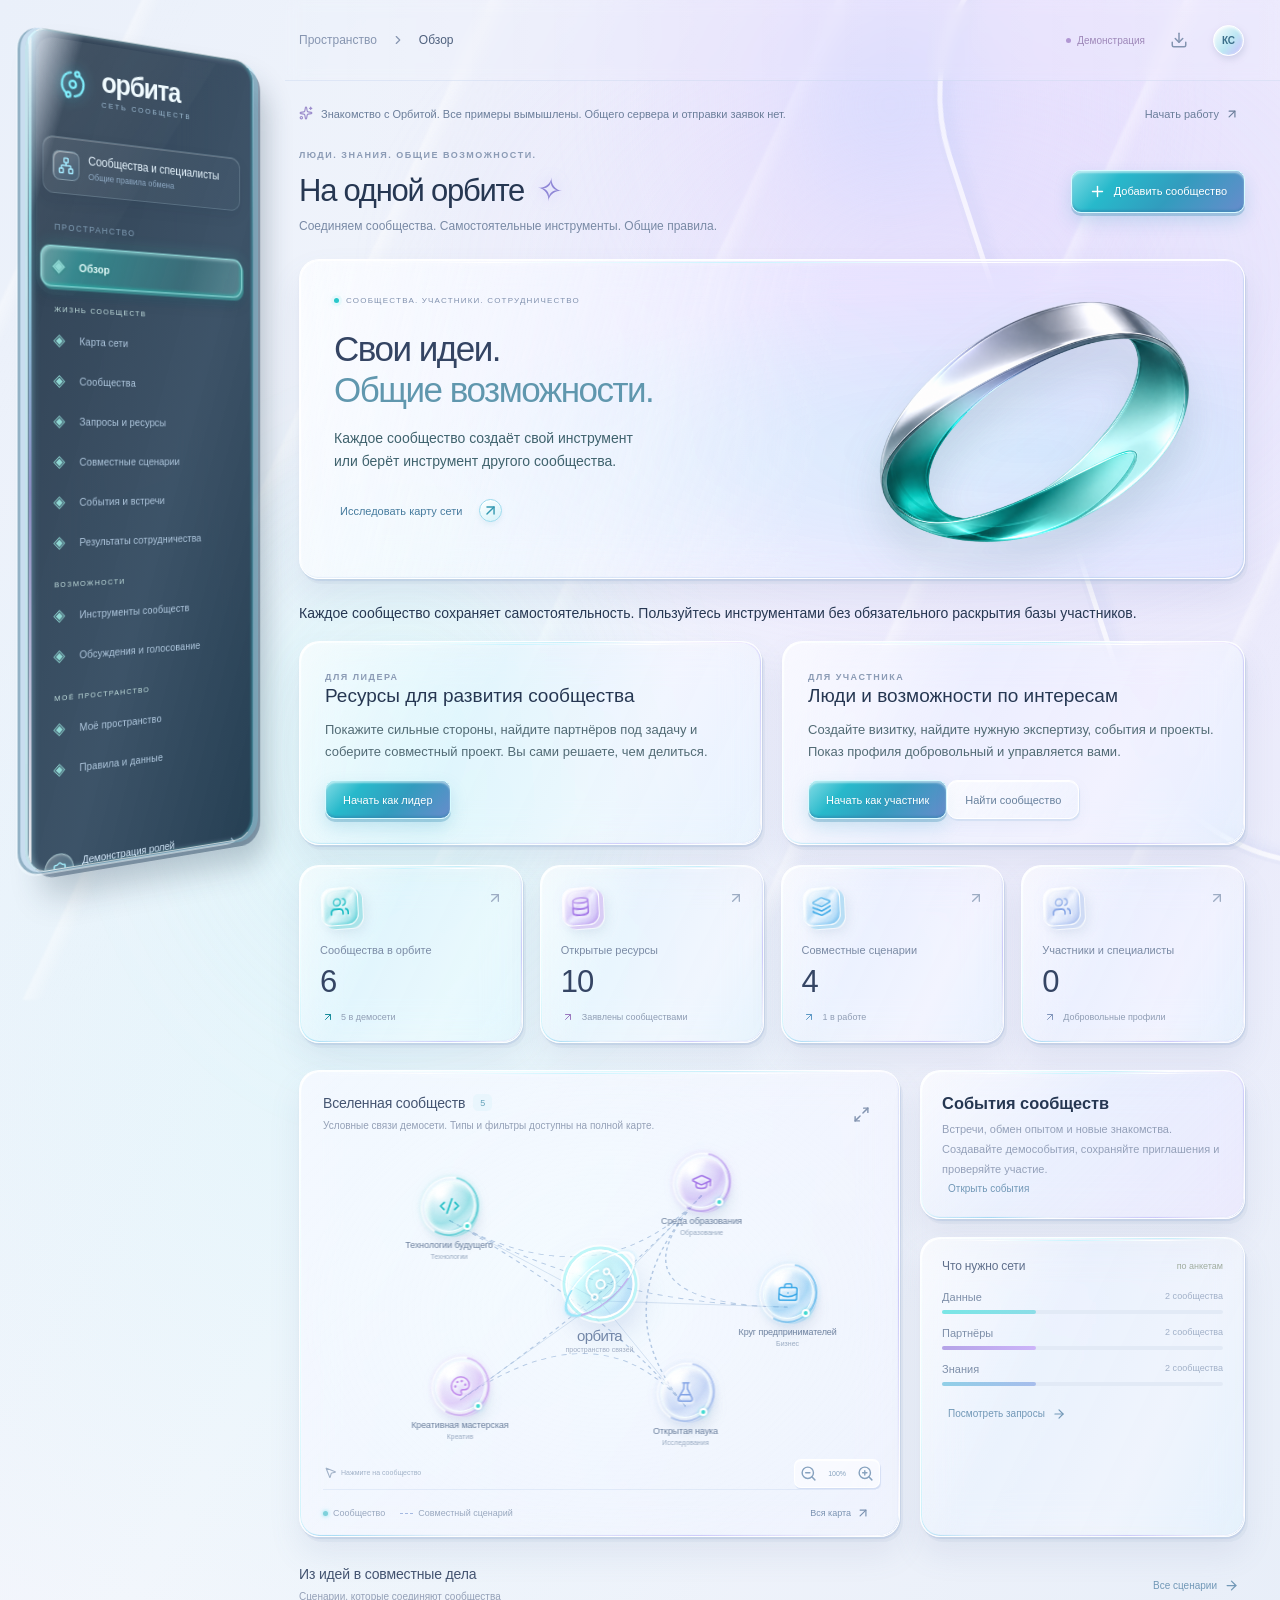
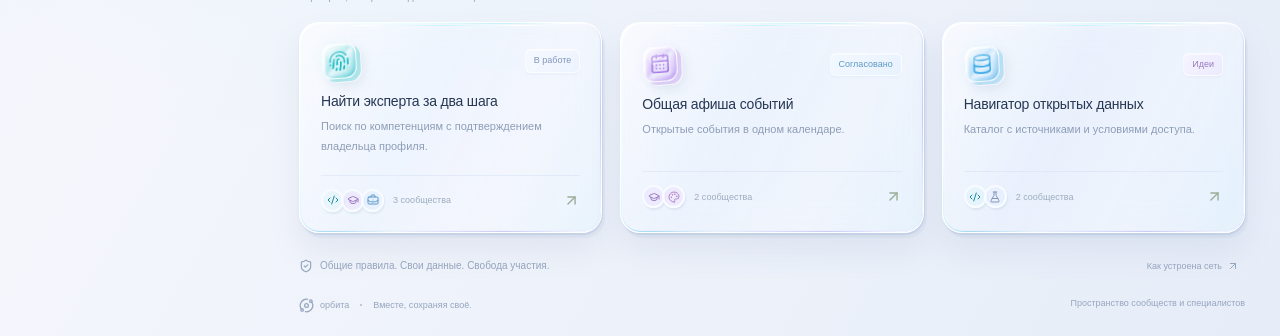
==== commit 0f460f5d: "Complete Orbita browser-only community workflows and meeting feedback" ====
--- a/index.html
+++ b/index.html
@@ -1,4 +1,4 @@
-<!doctype html><html lang="ru"><head><meta charset="utf-8"><meta name="viewport" content="width=device-width,initial-scale=1"><title>Орбита · интерактивное демо</title><style>
+<!doctype html><html lang="ru"><head><meta charset="utf-8"><meta name="viewport" content="width=device-width,initial-scale=1"><title>Орбита · сообщества и сотрудничество</title><meta name="orbita-release" content="2026-11-09-v2"><style>
 :root{--ink:#263e3c;--muted:#87938f;--teal:#278f7b;--line:rgba(91,129,117,.12);--shadow:0 8px 30px #3d72600a,0 1px 2px #22493e05;--font:'Avenir Next','Segoe UI',Arial,sans-serif}
 *{box-sizing:border-box}body{margin:0;background:#f1f5f2;color:var(--ink);font-family:var(--font);font-size:14px;-webkit-font-smoothing:antialiased}button,input,select,textarea{font:inherit}button,a,input,select,textarea{-webkit-tap-highlight-color:transparent}button{cursor:pointer;border:0;background:none;color:inherit}a{color:var(--teal);text-decoration:none}button:disabled{cursor:not-allowed;opacity:.48}button:focus-visible,a:focus-visible,input:focus-visible,select:focus-visible,textarea:focus-visible{outline:3px solid #51b4a5;outline-offset:4px}h1,h2,h3,h4,p{margin:0}button{transition:background .18s,transform .2s,box-shadow .2s}svg{flex-shrink:0}input[type=checkbox]{accent-color:var(--teal);width:17px;height:17px;flex-shrink:0}input::placeholder,textarea::placeholder{color:#9aa8a2}::selection{background:#c3e9db}.app-shell{min-height:100vh;overflow-x:clip;position:relative}.ambient{position:fixed;border-radius:50%;pointer-events:none;z-index:-1;filter:blur(60px)}.ambient-one{width:550px;height:500px;background:#dcece2;top:-240px;right:10%}.ambient-two{width:350px;height:600px;background:#e7e4ef;left:150px;top:300px;opacity:.55}
 .sidebar{position:fixed;left:22px;top:22px;bottom:22px;width:238px;border-radius:25px;background:linear-gradient(155deg,#243f38 0%,#1e3430 50%,#223b35 100%);box-shadow:6px 10px 4px #18392f0d,15px 21px 45px #1d3b3533,inset 1px 1px 1px #adc9bd45,inset -1px -1px 1px #101f1d88;color:#c7d5cf;z-index:30;display:flex;flex-direction:column;padding:28px 16px 15px;transform:perspective(1600px) rotateY(4deg);transform-origin:left center}.sidebar:before{content:'';position:absolute;top:19px;bottom:19px;left:-7px;width:8px;border-radius:8px 0 0 8px;background:linear-gradient(90deg,#66807590,#2d4a40);z-index:-1}.brand{display:flex;align-items:center;gap:11px;padding-left:12px;text-align:left;color:#f3faf5;font-size:29px;font-weight:600;letter-spacing:-1px}.brand-mark{width:43px;height:43px;display:grid;place-items:center;color:#b7dfc8;transform:rotate(-20deg)}.brand-caption{display:block;font-size:8px;letter-spacing:2.25px;font-weight:400;color:#9eb7aa;margin-top:2px}.workspace-switch{display:flex;gap:10px;align-items:center;background:#e8fff008;border:1px solid #d7f3e412;border-radius:12px;padding:13px 10px;margin:32px 0 29px}.workspace-symbol{width:30px;height:30px;background:#dff6e711;border-radius:8px;display:grid;place-items:center}.workspace-switch b{font-size:11px;font-weight:500;display:block;color:#e0eae3}.workspace-switch small{font-size:8px;color:#819d8e;display:block;margin-top:4px}.nav-label{color:#738f7f;font-size:8px;letter-spacing:1.6px;margin:0 13px 12px}.nav-item{display:flex;align-items:center;gap:11px;width:100%;text-align:left;padding:13px 13px;margin:4px 0;border-radius:11px;color:#9cb6a9;font-size:11px;position:relative}.nav-item:hover{background:#ffffff08;color:#dfece6}.nav-item.active{color:#244638;background:linear-gradient(110deg,#d4e5d0,#b5d4bd);box-shadow:0 5px 15px #061d2220,inset 0 1px 0 #ffffff9c;font-weight:600}.nav-count{margin-left:auto;background:#ffffff18;border-radius:5px;padding:1px 6px;font-size:10px}.active-dot{width:5px;height:5px;background:#2e7461;position:absolute;right:15px;border-radius:50%}.nav-separated{margin-top:22px}.sidebar-bottom{margin-top:auto;padding-top:28px}.sidebar-mission{position:relative;background:linear-gradient(125deg,#b6d5b412,#89ad9410);border:1px solid #a7ceb925;border-radius:15px;padding:18px 14px 15px;overflow:hidden}.mini-orbit{position:absolute;right:15px;top:17px;color:#a0bba3}.sidebar-mission>small{display:block;font-size:7px;letter-spacing:1.5px;color:#93b49e}.sidebar-mission>b{font-size:22px;color:#deeadc;display:block;margin:10px 0 5px;font-weight:500;letter-spacing:-.8px}.sidebar-mission p{font-size:10px;line-height:1.8;color:#90ac99}.sidebar-mission>span{font-size:8px;color:#849d8c;display:block;margin-top:7px}.side-progress{height:3px;border-radius:10px;background:#c5e8c519;margin-top:16px;overflow:hidden}.side-progress i{background:#b5d8ae;height:100%;display:block;border-radius:10px}.sidebar-role{display:flex;align-items:center;gap:9px;width:100%;text-align:left;margin-top:16px;padding:0 2px}.role-avatar{width:33px;height:33px;background:#c7dbce13;display:grid;place-items:center;border:1px solid #daf2de1c;border-radius:50%;color:#a2c0ab}.sidebar-role b{display:block;font-size:10px;color:#d0ded4;font-weight:500}.sidebar-role small{display:block;font-size:8px;color:#769682;margin-top:4px}.sidebar-role>svg{margin-left:auto;color:#769682}
@@ -83,14 +83,50 @@
 `+r[l].replace(" at new "," at ");return e.displayName&&h.includes("<anonymous>")&&(h=h.replace("<anonymous>",e.displayName)),h}while(1<=l&&0<=u);break}}}finally{Hn=!1,Error.prepareStackTrace=t}return(t=e?e.displayName||e.name:"")?ll(t):""}function ML(e,a){switch(e.tag){case 26:case 27:case 5:return ll(e.type);case 16:return ll("Lazy");case 13:return e.child!==a&&a!==null?ll("Suspense Fallback"):ll("Suspense");case 19:return ll("SuspenseList");case 0:case 15:return Fn(e.type,!1);case 11:return Fn(e.type.render,!1);case 1:return Fn(e.type,!0);case 31:return ll("Activity");default:return""}}function ac(e){try{var a="",t=null;do a+=ML(e,t),t=e,e=e.return;while(e);return a}catch(l){return`
 Error generating stack: `+l.message+`
 `+l.stack}}var kr=Object.prototype.hasOwnProperty,hi=ve.unstable_scheduleCallback,Gn=ve.unstable_cancelCallback,TL=ve.unstable_shouldYield,wL=ve.unstable_requestPaint,$e=ve.unstable_now,DL=ve.unstable_getCurrentPriorityLevel,Dm=ve.unstable_ImmediatePriority,_m=ve.unstable_UserBlockingPriority,xd=ve.unstable_NormalPriority,_L=ve.unstable_LowPriority,Bm=ve.unstable_IdlePriority,BL=ve.log,RL=ve.unstable_setDisableYieldValue,jo=null,ea=null;function Mt(e){if(typeof BL=="function"&&RL(e),ea&&typeof ea.setStrictMode=="function")try{ea.setStrictMode(jo,e)}catch{}}var aa=Math.clz32?Math.clz32:NL,OL=Math.log,zL=Math.LN2;function NL(e){return e>>>=0,e===0?32:31-(OL(e)/zL|0)|0}var Es=256,Us=262144,qs=4194304;function ul(e){var a=e&42;if(a!==0)return a;switch(e&-e){case 1:return 1;case 2:return 2;case 4:return 4;case 8:return 8;case 16:return 16;case 32:return 32;case 64:return 64;case 128:return 128;case 256:case 512:case 1024:case 2048:case 4096:case 8192:case 16384:case 32768:case 65536:case 131072:return e&261888;case 262144:case 524288:case 1048576:case 2097152:return e&3932160;case 4194304:case 8388608:case 16777216:case 33554432:return e&62914560;case 67108864:return 67108864;case 134217728:return 134217728;case 268435456:return 268435456;case 536870912:return 536870912;case 1073741824:return 0;default:return e}}function Vd(e,a,t){var l=e.pendingLanes;if(l===0)return 0;var u=0,o=e.suspendedLanes,s=e.pingedLanes;e=e.warmLanes;var n=l&134217727;return n!==0?(l=n&~o,l!==0?u=ul(l):(s&=n,s!==0?u=ul(s):t||(t=n&~e,t!==0&&(u=ul(t))))):(n=l&~o,n!==0?u=ul(n):s!==0?u=ul(s):t||(t=l&~e,t!==0&&(u=ul(t)))),u===0?0:a!==0&&a!==u&&(a&o)===0&&(o=u&-u,t=a&-a,o>=t||o===32&&(t&4194048)!==0)?a:u}function Zo(e,a){return(e.pendingLanes&~(e.suspendedLanes&~e.pingedLanes)&a)===0}function EL(e,a){switch(e){case 1:case 2:case 4:case 8:case 64:return a+250;case 16:case 32:case 128:case 256:case 512:case 1024:case 2048:case 4096:case 8192:case 16384:case 32768:case 65536:case 131072:case 262144:case 524288:case 1048576:case 2097152:return a+5e3;case 4194304:case 8388608:case 16777216:case 33554432:return-1;case 67108864:case 134217728:case 268435456:case 536870912:case 1073741824:return-1;default:return-1}}function Rm(){var e=qs;return qs<<=1,(qs&62914560)===0&&(qs=4194304),e}function Pn(e){for(var a=[],t=0;31>t;t++)a.push(e);return a}function Yo(e,a){e.pendingLanes|=a,a!==268435456&&(e.suspendedLanes=0,e.pingedLanes=0,e.warmLanes=0)}function UL(e,a,t,l,u,o){var s=e.pendingLanes;e.pendingLanes=t,e.suspendedLanes=0,e.pingedLanes=0,e.warmLanes=0,e.expiredLanes&=t,e.entangledLanes&=t,e.errorRecoveryDisabledLanes&=t,e.shellSuspendCounter=0;var n=e.entanglements,r=e.expirationTimes,i=e.hiddenUpdates;for(t=s&~t;0<t;){var h=31-aa(t),c=1<<h;n[h]=0,r[h]=-1;var m=i[h];if(m!==null)for(i[h]=null,h=0;h<m.length;h++){var L=m[h];L!==null&&(L.lane&=-536870913)}t&=~c}l!==0&&Om(e,l,0),o!==0&&u===0&&e.tag!==0&&(e.suspendedLanes|=o&~(s&~a))}function Om(e,a,t){e.pendingLanes|=a,e.suspendedLanes&=~a;var l=31-aa(a);e.entangledLanes|=a,e.entanglements[l]=e.entanglements[l]|1073741824|t&261930}function zm(e,a){var t=e.entangledLanes|=a;for(e=e.entanglements;t;){var l=31-aa(t),u=1<<l;u&a|e[l]&a&&(e[l]|=a),t&=~u}}function Nm(e,a){var t=a&-a;return t=(t&42)!==0?1:gi(t),(t&(e.suspendedLanes|a))!==0?0:t}function gi(e){switch(e){case 2:e=1;break;case 8:e=4;break;case 32:e=16;break;case 256:case 512:case 1024:case 2048:case 4096:case 8192:case 16384:case 32768:case 65536:case 131072:case 262144:case 524288:case 1048576:case 2097152:case 4194304:case 8388608:case 16777216:case 33554432:e=128;break;case 268435456:e=134217728;break;default:e=0}return e}function Li(e){return e&=-e,2<e?8<e?(e&134217727)!==0?32:268435456:8:2}function Em(){var e=$.p;return e!==0?e:(e=window.event,e===void 0?32:sg(e.type))}function tc(e,a){var t=$.p;try{return $.p=e,a()}finally{$.p=t}}var Xt=Math.random().toString(36).slice(2),Me="__reactFiber$"+Xt,Ve="__reactProps$"+Xt,Bu="__reactContainer$"+Xt,Ar="__reactEvents$"+Xt,qL="__reactListeners$"+Xt,HL="__reactHandles$"+Xt,lc="__reactResources$"+Xt,Qo="__reactMarker$"+Xt;function xi(e){delete e[Me],delete e[Ve],delete e[Ar],delete e[qL],delete e[HL]}function uu(e){var a=e[Me];if(a)return a;for(var t=e.parentNode;t;){if(a=t[Bu]||t[Me]){if(t=a.alternate,a.child!==null||t!==null&&t.child!==null)for(e=fm(e);e!==null;){if(t=e[Me])return t;e=fm(e)}return a}e=t,t=e.parentNode}return null}function Ru(e){if(e=e[Me]||e[Bu]){var a=e.tag;if(a===5||a===6||a===13||a===31||a===26||a===27||a===3)return e}return null}function ho(e){var a=e.tag;if(a===5||a===26||a===27||a===6)return e.stateNode;throw Error(S(33))}function pu(e){var a=e[lc];return a||(a=e[lc]={hoistableStyles:new Map,hoistableScripts:new Map}),a}function be(e){e[Qo]=!0}var Um=new Set,qm={};function Ll(e,a){Cu(e,a),Cu(e+"Capture",a)}function Cu(e,a){for(qm[e]=a,e=0;e<a.length;e++)Um.add(a[e])}var FL=RegExp("^[:A-Z_a-z\\u00C0-\\u00D6\\u00D8-\\u00F6\\u00F8-\\u02FF\\u0370-\\u037D\\u037F-\\u1FFF\\u200C-\\u200D\\u2070-\\u218F\\u2C00-\\u2FEF\\u3001-\\uD7FF\\uF900-\\uFDCF\\uFDF0-\\uFFFD][:A-Z_a-z\\u00C0-\\u00D6\\u00D8-\\u00F6\\u00F8-\\u02FF\\u0370-\\u037D\\u037F-\\u1FFF\\u200C-\\u200D\\u2070-\\u218F\\u2C00-\\u2FEF\\u3001-\\uD7FF\\uF900-\\uFDCF\\uFDF0-\\uFFFD\\-.0-9\\u00B7\\u0300-\\u036F\\u203F-\\u2040]*$"),uc={},oc={};function GL(e){return kr.call(oc,e)?!0:kr.call(uc,e)?!1:FL.test(e)?oc[e]=!0:(uc[e]=!0,!1)}function ed(e,a,t){if(GL(a))if(t===null)e.removeAttribute(a);else{switch(typeof t){case"undefined":case"function":case"symbol":e.removeAttribute(a);return;case"boolean":var l=a.toLowerCase().slice(0,5);if(l!=="data-"&&l!=="aria-"){e.removeAttribute(a);return}}e.setAttribute(a,""+t)}}function Hs(e,a,t){if(t===null)e.removeAttribute(a);else{switch(typeof t){case"undefined":case"function":case"symbol":case"boolean":e.removeAttribute(a);return}e.setAttribute(a,""+t)}}function Za(e,a,t,l){if(l===null)e.removeAttribute(t);else{switch(typeof l){case"undefined":case"function":case"symbol":case"boolean":e.removeAttribute(t);return}e.setAttributeNS(a,t,""+l)}}function ra(e){switch(typeof e){case"bigint":case"boolean":case"number":case"string":case"undefined":return e;case"object":return e;default:return""}}function Hm(e){var a=e.type;return(e=e.nodeName)&&e.toLowerCase()==="input"&&(a==="checkbox"||a==="radio")}function PL(e,a,t){var l=Object.getOwnPropertyDescriptor(e.constructor.prototype,a);if(!e.hasOwnProperty(a)&&typeof l<"u"&&typeof l.get=="function"&&typeof l.set=="function"){var u=l.get,o=l.set;return Object.defineProperty(e,a,{configurable:!0,get:function(){return u.call(this)},set:function(s){t=""+s,o.call(this,s)}}),Object.defineProperty(e,a,{enumerable:l.enumerable}),{getValue:function(){return t},setValue:function(s){t=""+s},stopTracking:function(){e._valueTracker=null,delete e[a]}}}}function Mr(e){if(!e._valueTracker){var a=Hm(e)?"checked":"value";e._valueTracker=PL(e,a,""+e[a])}}function Fm(e){if(!e)return!1;var a=e._valueTracker;if(!a)return!0;var t=a.getValue(),l="";return e&&(l=Hm(e)?e.checked?"true":"false":e.value),e=l,e!==t?(a.setValue(e),!0):!1}function yd(e){if(e=e||(typeof document<"u"?document:void 0),typeof e>"u")return null;try{return e.activeElement||e.body}catch{return e.body}}var VL=/[\n"\\]/g;function ca(e){return e.replace(VL,function(a){return"\\"+a.charCodeAt(0).toString(16)+" "})}function Tr(e,a,t,l,u,o,s,n){e.name="",s!=null&&typeof s!="function"&&typeof s!="symbol"&&typeof s!="boolean"?e.type=s:e.removeAttribute("type"),a!=null?s==="number"?(a===0&&e.value===""||e.value!=a)&&(e.value=""+ra(a)):e.value!==""+ra(a)&&(e.value=""+ra(a)):s!=="submit"&&s!=="reset"||e.removeAttribute("value"),a!=null?wr(e,s,ra(a)):t!=null?wr(e,s,ra(t)):l!=null&&e.removeAttribute("value"),u==null&&o!=null&&(e.defaultChecked=!!o),u!=null&&(e.checked=u&&typeof u!="function"&&typeof u!="symbol"),n!=null&&typeof n!="function"&&typeof n!="symbol"&&typeof n!="boolean"?e.name=""+ra(n):e.removeAttribute("name")}function Gm(e,a,t,l,u,o,s,n){if(o!=null&&typeof o!="function"&&typeof o!="symbol"&&typeof o!="boolean"&&(e.type=o),a!=null||t!=null){if(!(o!=="submit"&&o!=="reset"||a!=null)){Mr(e);return}t=t!=null?""+ra(t):"",a=a!=null?""+ra(a):t,n||a===e.value||(e.value=a),e.defaultValue=a}l=l??u,l=typeof l!="function"&&typeof l!="symbol"&&!!l,e.checked=n?e.checked:!!l,e.defaultChecked=!!l,s!=null&&typeof s!="function"&&typeof s!="symbol"&&typeof s!="boolean"&&(e.name=s),Mr(e)}function wr(e,a,t){a==="number"&&yd(e.ownerDocument)===e||e.defaultValue===""+t||(e.defaultValue=""+t)}function hu(e,a,t,l){if(e=e.options,a){a={};for(var u=0;u<t.length;u++)a["$"+t[u]]=!0;for(t=0;t<e.length;t++)u=a.hasOwnProperty("$"+e[t].value),e[t].selected!==u&&(e[t].selected=u),u&&l&&(e[t].defaultSelected=!0)}else{for(t=""+ra(t),a=null,u=0;u<e.length;u++){if(e[u].value===t){e[u].selected=!0,l&&(e[u].defaultSelected=!0);return}a!==null||e[u].disabled||(a=e[u])}a!==null&&(a.selected=!0)}}function Pm(e,a,t){if(a!=null&&(a=""+ra(a),a!==e.value&&(e.value=a),t==null)){e.defaultValue!==a&&(e.defaultValue=a);return}e.defaultValue=t!=null?""+ra(t):""}function Vm(e,a,t,l){if(a==null){if(l!=null){if(t!=null)throw Error(S(92));if(po(l)){if(1<l.length)throw Error(S(93));l=l[0]}t=l}t==null&&(t=""),a=t}t=ra(a),e.defaultValue=t,l=e.textContent,l===t&&l!==""&&l!==null&&(e.value=l),Mr(e)}function Iu(e,a){if(a){var t=e.firstChild;if(t&&t===e.lastChild&&t.nodeType===3){t.nodeValue=a;return}}e.textContent=a}var XL=new Set("animationIterationCount aspectRatio borderImageOutset borderImageSlice borderImageWidth boxFlex boxFlexGroup boxOrdinalGroup columnCount columns flex flexGrow flexPositive flexShrink flexNegative flexOrder gridArea gridRow gridRowEnd gridRowSpan gridRowStart gridColumn gridColumnEnd gridColumnSpan gridColumnStart fontWeight lineClamp lineHeight opacity order orphans scale tabSize widows zIndex zoom fillOpacity floodOpacity stopOpacity strokeDasharray strokeDashoffset strokeMiterlimit strokeOpacity strokeWidth MozAnimationIterationCount MozBoxFlex MozBoxFlexGroup MozLineClamp msAnimationIterationCount msFlex msZoom msFlexGrow msFlexNegative msFlexOrder msFlexPositive msFlexShrink msGridColumn msGridColumnSpan msGridRow msGridRowSpan WebkitAnimationIterationCount WebkitBoxFlex WebKitBoxFlexGroup WebkitBoxOrdinalGroup WebkitColumnCount WebkitColumns WebkitFlex WebkitFlexGrow WebkitFlexPositive WebkitFlexShrink WebkitLineClamp".split(" "));function sc(e,a,t){var l=a.indexOf("--")===0;t==null||typeof t=="boolean"||t===""?l?e.setProperty(a,""):a==="float"?e.cssFloat="":e[a]="":l?e.setProperty(a,t):typeof t!="number"||t===0||XL.has(a)?a==="float"?e.cssFloat=t:e[a]=(""+t).trim():e[a]=t+"px"}function Xm(e,a,t){if(a!=null&&typeof a!="object")throw Error(S(62));if(e=e.style,t!=null){for(var l in t)!t.hasOwnProperty(l)||a!=null&&a.hasOwnProperty(l)||(l.indexOf("--")===0?e.setProperty(l,""):l==="float"?e.cssFloat="":e[l]="");for(var u in a)l=a[u],a.hasOwnProperty(u)&&t[u]!==l&&sc(e,u,l)}else for(var o in a)a.hasOwnProperty(o)&&sc(e,o,a[o])}function yi(e){if(e.indexOf("-")===-1)return!1;switch(e){case"annotation-xml":case"color-profile":case"font-face":case"font-face-src":case"font-face-uri":case"font-face-format":case"font-face-name":case"missing-glyph":return!1;default:return!0}}var jL=new Map([["acceptCharset","accept-charset"],["htmlFor","for"],["httpEquiv","http-equiv"],["crossOrigin","crossorigin"],["accentHeight","accent-height"],["alignmentBaseline","alignment-baseline"],["arabicForm","arabic-form"],["baselineShift","baseline-shift"],["capHeight","cap-height"],["clipPath","clip-path"],["clipRule","clip-rule"],["colorInterpolation","color-interpolation"],["colorInterpolationFilters","color-interpolation-filters"],["colorProfile","color-profile"],["colorRendering","color-rendering"],["dominantBaseline","dominant-baseline"],["enableBackground","enable-background"],["fillOpacity","fill-opacity"],["fillRule","fill-rule"],["floodColor","flood-color"],["floodOpacity","flood-opacity"],["fontFamily","font-family"],["fontSize","font-size"],["fontSizeAdjust","font-size-adjust"],["fontStretch","font-stretch"],["fontStyle","font-style"],["fontVariant","font-variant"],["fontWeight","font-weight"],["glyphName","glyph-name"],["glyphOrientationHorizontal","glyph-orientation-horizontal"],["glyphOrientationVertical","glyph-orientation-vertical"],["horizAdvX","horiz-adv-x"],["horizOriginX","horiz-origin-x"],["imageRendering","image-rendering"],["letterSpacing","letter-spacing"],["lightingColor","lighting-color"],["markerEnd","marker-end"],["markerMid","marker-mid"],["markerStart","marker-start"],["overlinePosition","overline-position"],["overlineThickness","overline-thickness"],["paintOrder","paint-order"],["panose-1","panose-1"],["pointerEvents","pointer-events"],["renderingIntent","rendering-intent"],["shapeRendering","shape-rendering"],["stopColor","stop-color"],["stopOpacity","stop-opacity"],["strikethroughPosition","strikethrough-position"],["strikethroughThickness","strikethrough-thickness"],["strokeDasharray","stroke-dasharray"],["strokeDashoffset","stroke-dashoffset"],["strokeLinecap","stroke-linecap"],["strokeLinejoin","stroke-linejoin"],["strokeMiterlimit","stroke-miterlimit"],["strokeOpacity","stroke-opacity"],["strokeWidth","stroke-width"],["textAnchor","text-anchor"],["textDecoration","text-decoration"],["textRendering","text-rendering"],["transformOrigin","transform-origin"],["underlinePosition","underline-position"],["underlineThickness","underline-thickness"],["unicodeBidi","unicode-bidi"],["unicodeRange","unicode-range"],["unitsPerEm","units-per-em"],["vAlphabetic","v-alphabetic"],["vHanging","v-hanging"],["vIdeographic","v-ideographic"],["vMathematical","v-mathematical"],["vectorEffect","vector-effect"],["vertAdvY","vert-adv-y"],["vertOriginX","vert-origin-x"],["vertOriginY","vert-origin-y"],["wordSpacing","word-spacing"],["writingMode","writing-mode"],["xmlnsXlink","xmlns:xlink"],["xHeight","x-height"]]),ZL=/^[\u0000-\u001F ]*j[\r\n\t]*a[\r\n\t]*v[\r\n\t]*a[\r\n\t]*s[\r\n\t]*c[\r\n\t]*r[\r\n\t]*i[\r\n\t]*p[\r\n\t]*t[\r\n\t]*:/i;function ad(e){return ZL.test(""+e)?"javascript:throw new Error('React has blocked a javascript: URL as a security precaution.')":e}function at(){}var Dr=null;function Si(e){return e=e.target||e.srcElement||window,e.correspondingUseElement&&(e=e.correspondingUseElement),e.nodeType===3?e.parentNode:e}var ou=null,gu=null;function dc(e){var a=Ru(e);if(a&&(e=a.stateNode)){var t=e[Ve]||null;e:switch(e=a.stateNode,a.type){case"input":if(Tr(e,t.value,t.defaultValue,t.defaultValue,t.checked,t.defaultChecked,t.type,t.name),a=t.name,t.type==="radio"&&a!=null){for(t=e;t.parentNode;)t=t.parentNode;for(t=t.querySelectorAll('input[name="'+ca(""+a)+'"][type="radio"]'),a=0;a<t.length;a++){var l=t[a];if(l!==e&&l.form===e.form){var u=l[Ve]||null;if(!u)throw Error(S(90));Tr(l,u.value,u.defaultValue,u.defaultValue,u.checked,u.defaultChecked,u.type,u.name)}}for(a=0;a<t.length;a++)l=t[a],l.form===e.form&&Fm(l)}break e;case"textarea":Pm(e,t.value,t.defaultValue);break e;case"select":a=t.value,a!=null&&hu(e,!!t.multiple,a,!1)}}}var Vn=!1;function jm(e,a,t){if(Vn)return e(a,t);Vn=!0;try{var l=e(a);return l}finally{if(Vn=!1,(ou!==null||gu!==null)&&(tn(),ou&&(a=ou,e=gu,gu=ou=null,dc(a),e)))for(a=0;a<e.length;a++)dc(e[a])}}function Bo(e,a){var t=e.stateNode;if(t===null)return null;var l=t[Ve]||null;if(l===null)return null;t=l[a];e:switch(a){case"onClick":case"onClickCapture":case"onDoubleClick":case"onDoubleClickCapture":case"onMouseDown":case"onMouseDownCapture":case"onMouseMove":case"onMouseMoveCapture":case"onMouseUp":case"onMouseUpCapture":case"onMouseEnter":(l=!l.disabled)||(e=e.type,l=!(e==="button"||e==="input"||e==="select"||e==="textarea")),e=!l;break e;default:e=!1}if(e)return null;if(t&&typeof t!="function")throw Error(S(231,a,typeof t));return t}var st=!(typeof window>"u"||typeof window.document>"u"||typeof window.document.createElement>"u"),_r=!1;if(st)try{Jl={},Object.defineProperty(Jl,"passive",{get:function(){_r=!0}}),window.addEventListener("test",Jl,Jl),window.removeEventListener("test",Jl,Jl)}catch{_r=!1}var Jl,Tt=null,vi=null,td=null;function Zm(){if(td)return td;var e,a=vi,t=a.length,l,u="value"in Tt?Tt.value:Tt.textContent,o=u.length;for(e=0;e<t&&a[e]===u[e];e++);var s=t-e;for(l=1;l<=s&&a[t-l]===u[o-l];l++);return td=u.slice(e,1<l?1-l:void 0)}function ld(e){var a=e.keyCode;return"charCode"in e?(e=e.charCode,e===0&&a===13&&(e=13)):e=a,e===10&&(e=13),32<=e||e===13?e:0}function Fs(){return!0}function nc(){return!1}function Xe(e){function a(t,l,u,o,s){this._reactName=t,this._targetInst=u,this.type=l,this.nativeEvent=o,this.target=s,this.currentTarget=null;for(var n in e)e.hasOwnProperty(n)&&(t=e[n],this[n]=t?t(o):o[n]);return this.isDefaultPrevented=(o.defaultPrevented!=null?o.defaultPrevented:o.returnValue===!1)?Fs:nc,this.isPropagationStopped=nc,this}return re(a.prototype,{preventDefault:function(){this.defaultPrevented=!0;var t=this.nativeEvent;t&&(t.preventDefault?t.preventDefault():typeof t.returnValue!="unknown"&&(t.returnValue=!1),this.isDefaultPrevented=Fs)},stopPropagation:function(){var t=this.nativeEvent;t&&(t.stopPropagation?t.stopPropagation():typeof t.cancelBubble!="unknown"&&(t.cancelBubble=!0),this.isPropagationStopped=Fs)},persist:function(){},isPersistent:Fs}),a}var xl={eventPhase:0,bubbles:0,cancelable:0,timeStamp:function(e){return e.timeStamp||Date.now()},defaultPrevented:0,isTrusted:0},Xd=Xe(xl),Ko=re({},xl,{view:0,detail:0}),YL=Xe(Ko),Xn,jn,so,jd=re({},Ko,{screenX:0,screenY:0,clientX:0,clientY:0,pageX:0,pageY:0,ctrlKey:0,shiftKey:0,altKey:0,metaKey:0,getModifierState:Ci,button:0,buttons:0,relatedTarget:function(e){return e.relatedTarget===void 0?e.fromElement===e.srcElement?e.toElement:e.fromElement:e.relatedTarget},movementX:function(e){return"movementX"in e?e.movementX:(e!==so&&(so&&e.type==="mousemove"?(Xn=e.screenX-so.screenX,jn=e.screenY-so.screenY):jn=Xn=0,so=e),Xn)},movementY:function(e){return"movementY"in e?e.movementY:jn}}),rc=Xe(jd),QL=re({},jd,{dataTransfer:0}),KL=Xe(QL),JL=re({},Ko,{relatedTarget:0}),Zn=Xe(JL),WL=re({},xl,{animationName:0,elapsedTime:0,pseudoElement:0}),$L=Xe(WL),ex=re({},xl,{clipboardData:function(e){return"clipboardData"in e?e.clipboardData:window.clipboardData}}),ax=Xe(ex),tx=re({},xl,{data:0}),ic=Xe(tx),lx={Esc:"Escape",Spacebar:" ",Left:"ArrowLeft",Up:"ArrowUp",Right:"ArrowRight",Down:"ArrowDown",Del:"Delete",Win:"OS",Menu:"ContextMenu",Apps:"ContextMenu",Scroll:"ScrollLock",MozPrintableKey:"Unidentified"},ux={8:"Backspace",9:"Tab",12:"Clear",13:"Enter",16:"Shift",17:"Control",18:"Alt",19:"Pause",20:"CapsLock",27:"Escape",32:" ",33:"PageUp",34:"PageDown",35:"End",36:"Home",37:"ArrowLeft",38:"ArrowUp",39:"ArrowRight",40:"ArrowDown",45:"Insert",46:"Delete",112:"F1",113:"F2",114:"F3",115:"F4",116:"F5",117:"F6",118:"F7",119:"F8",120:"F9",121:"F10",122:"F11",123:"F12",144:"NumLock",145:"ScrollLock",224:"Meta"},ox={Alt:"altKey",Control:"ctrlKey",Meta:"metaKey",Shift:"shiftKey"};function sx(e){var a=this.nativeEvent;return a.getModifierState?a.getModifierState(e):(e=ox[e])?!!a[e]:!1}function Ci(){return sx}var dx=re({},Ko,{key:function(e){if(e.key){var a=lx[e.key]||e.key;if(a!=="Unidentified")return a}return e.type==="keypress"?(e=ld(e),e===13?"Enter":String.fromCharCode(e)):e.type==="keydown"||e.type==="keyup"?ux[e.keyCode]||"Unidentified":""},code:0,location:0,ctrlKey:0,shiftKey:0,altKey:0,metaKey:0,repeat:0,locale:0,getModifierState:Ci,charCode:function(e){return e.type==="keypress"?ld(e):0},keyCode:function(e){return e.type==="keydown"||e.type==="keyup"?e.keyCode:0},which:function(e){return e.type==="keypress"?ld(e):e.type==="keydown"||e.type==="keyup"?e.keyCode:0}}),nx=Xe(dx),rx=re({},jd,{pointerId:0,width:0,height:0,pressure:0,tangentialPressure:0,tiltX:0,tiltY:0,twist:0,pointerType:0,isPrimary:0}),fc=Xe(rx),ix=re({},Ko,{touches:0,targetTouches:0,changedTouches:0,altKey:0,metaKey:0,ctrlKey:0,shiftKey:0,getModifierState:Ci}),fx=Xe(ix),cx=re({},xl,{propertyName:0,elapsedTime:0,pseudoElement:0}),mx=Xe(cx),px=re({},jd,{deltaX:function(e){return"deltaX"in e?e.deltaX:"wheelDeltaX"in e?-e.wheelDeltaX:0},deltaY:function(e){return"deltaY"in e?e.deltaY:"wheelDeltaY"in e?-e.wheelDeltaY:"wheelDelta"in e?-e.wheelDelta:0},deltaZ:0,deltaMode:0}),hx=Xe(px),gx=re({},xl,{newState:0,oldState:0}),Lx=Xe(gx),xx=[9,13,27,32],Ii=st&&"CompositionEvent"in window,xo=null;st&&"documentMode"in document&&(xo=document.documentMode);var yx=st&&"TextEvent"in window&&!xo,Ym=st&&(!Ii||xo&&8<xo&&11>=xo),cc=" ",mc=!1;function Qm(e,a){switch(e){case"keyup":return xx.indexOf(a.keyCode)!==-1;case"keydown":return a.keyCode!==229;case"keypress":case"mousedown":case"focusout":return!0;default:return!1}}function Km(e){return e=e.detail,typeof e=="object"&&"data"in e?e.data:null}var su=!1;function Sx(e,a){switch(e){case"compositionend":return Km(a);case"keypress":return a.which!==32?null:(mc=!0,cc);case"textInput":return e=a.data,e===cc&&mc?null:e;default:return null}}function vx(e,a){if(su)return e==="compositionend"||!Ii&&Qm(e,a)?(e=Zm(),td=vi=Tt=null,su=!1,e):null;switch(e){case"paste":return null;case"keypress":if(!(a.ctrlKey||a.altKey||a.metaKey)||a.ctrlKey&&a.altKey){if(a.char&&1<a.char.length)return a.char;if(a.which)return String.fromCharCode(a.which)}return null;case"compositionend":return Ym&&a.locale!=="ko"?null:a.data;default:return null}}var Cx={color:!0,date:!0,datetime:!0,"datetime-local":!0,email:!0,month:!0,number:!0,password:!0,range:!0,search:!0,tel:!0,text:!0,time:!0,url:!0,week:!0};function pc(e){var a=e&&e.nodeName&&e.nodeName.toLowerCase();return a==="input"?!!Cx[e.type]:a==="textarea"}function Jm(e,a,t,l){ou?gu?gu.push(l):gu=[l]:ou=l,a=Ed(a,"onChange"),0<a.length&&(t=new Xd("onChange","change",null,t,l),e.push({event:t,listeners:a}))}var yo=null,Ro=null;function Ix(e){jh(e,0)}function Zd(e){var a=ho(e);if(Fm(a))return e}function hc(e,a){if(e==="change")return a}var Wm=!1;st&&(st?(Ps="oninput"in document,Ps||(Yn=document.createElement("div"),Yn.setAttribute("oninput","return;"),Ps=typeof Yn.oninput=="function"),Gs=Ps):Gs=!1,Wm=Gs&&(!document.documentMode||9<document.documentMode));var Gs,Ps,Yn;function gc(){yo&&(yo.detachEvent("onpropertychange",$m),Ro=yo=null)}function $m(e){if(e.propertyName==="value"&&Zd(Ro)){var a=[];Jm(a,Ro,e,Si(e)),jm(Ix,a)}}function bx(e,a,t){e==="focusin"?(gc(),yo=a,Ro=t,yo.attachEvent("onpropertychange",$m)):e==="focusout"&&gc()}function kx(e){if(e==="selectionchange"||e==="keyup"||e==="keydown")return Zd(Ro)}function Ax(e,a){if(e==="click")return Zd(a)}function Mx(e,a){if(e==="input"||e==="change")return Zd(a)}function Tx(e,a){return e===a&&(e!==0||1/e===1/a)||e!==e&&a!==a}var la=typeof Object.is=="function"?Object.is:Tx;function Oo(e,a){if(la(e,a))return!0;if(typeof e!="object"||e===null||typeof a!="object"||a===null)return!1;var t=Object.keys(e),l=Object.keys(a);if(t.length!==l.length)return!1;for(l=0;l<t.length;l++){var u=t[l];if(!kr.call(a,u)||!la(e[u],a[u]))return!1}return!0}function Lc(e){for(;e&&e.firstChild;)e=e.firstChild;return e}function xc(e,a){var t=Lc(e);e=0;for(var l;t;){if(t.nodeType===3){if(l=e+t.textContent.length,e<=a&&l>=a)return{node:t,offset:a-e};e=l}e:{for(;t;){if(t.nextSibling){t=t.nextSibling;break e}t=t.parentNode}t=void 0}t=Lc(t)}}function ep(e,a){return e&&a?e===a?!0:e&&e.nodeType===3?!1:a&&a.nodeType===3?ep(e,a.parentNode):"contains"in e?e.contains(a):e.compareDocumentPosition?!!(e.compareDocumentPosition(a)&16):!1:!1}function ap(e){e=e!=null&&e.ownerDocument!=null&&e.ownerDocument.defaultView!=null?e.ownerDocument.defaultView:window;for(var a=yd(e.document);a instanceof e.HTMLIFrameElement;){try{var t=typeof a.contentWindow.location.href=="string"}catch{t=!1}if(t)e=a.contentWindow;else break;a=yd(e.document)}return a}function bi(e){var a=e&&e.nodeName&&e.nodeName.toLowerCase();return a&&(a==="input"&&(e.type==="text"||e.type==="search"||e.type==="tel"||e.type==="url"||e.type==="password")||a==="textarea"||e.contentEditable==="true")}var wx=st&&"documentMode"in document&&11>=document.documentMode,du=null,Br=null,So=null,Rr=!1;function yc(e,a,t){var l=t.window===t?t.document:t.nodeType===9?t:t.ownerDocument;Rr||du==null||du!==yd(l)||(l=du,"selectionStart"in l&&bi(l)?l={start:l.selectionStart,end:l.selectionEnd}:(l=(l.ownerDocument&&l.ownerDocument.defaultView||window).getSelection(),l={anchorNode:l.anchorNode,anchorOffset:l.anchorOffset,focusNode:l.focusNode,focusOffset:l.focusOffset}),So&&Oo(So,l)||(So=l,l=Ed(Br,"onSelect"),0<l.length&&(a=new Xd("onSelect","select",null,a,t),e.push({event:a,listeners:l}),a.target=du)))}function tl(e,a){var t={};return t[e.toLowerCase()]=a.toLowerCase(),t["Webkit"+e]="webkit"+a,t["Moz"+e]="moz"+a,t}var nu={animationend:tl("Animation","AnimationEnd"),animationiteration:tl("Animation","AnimationIteration"),animationstart:tl("Animation","AnimationStart"),transitionrun:tl("Transition","TransitionRun"),transitionstart:tl("Transition","TransitionStart"),transitioncancel:tl("Transition","TransitionCancel"),transitionend:tl("Transition","TransitionEnd")},Qn={},tp={};st&&(tp=document.createElement("div").style,"AnimationEvent"in window||(delete nu.animationend.animation,delete nu.animationiteration.animation,delete nu.animationstart.animation),"TransitionEvent"in window||delete nu.transitionend.transition);function yl(e){if(Qn[e])return Qn[e];if(!nu[e])return e;var a=nu[e],t;for(t in a)if(a.hasOwnProperty(t)&&t in tp)return Qn[e]=a[t];return e}var lp=yl("animationend"),up=yl("animationiteration"),op=yl("animationstart"),Dx=yl("transitionrun"),_x=yl("transitionstart"),Bx=yl("transitioncancel"),sp=yl("transitionend"),dp=new Map,Or="abort auxClick beforeToggle cancel canPlay canPlayThrough click close contextMenu copy cut drag dragEnd dragEnter dragExit dragLeave dragOver dragStart drop durationChange emptied encrypted ended error gotPointerCapture input invalid keyDown keyPress keyUp load loadedData loadedMetadata loadStart lostPointerCapture mouseDown mouseMove mouseOut mouseOver mouseUp paste pause play playing pointerCancel pointerDown pointerMove pointerOut pointerOver pointerUp progress rateChange reset resize seeked seeking stalled submit suspend timeUpdate touchCancel touchEnd touchStart volumeChange scroll toggle touchMove waiting wheel".split(" ");Or.push("scrollEnd");function Ta(e,a){dp.set(e,a),Ll(a,[e])}var Sd=typeof reportError=="function"?reportError:function(e){if(typeof window=="object"&&typeof window.ErrorEvent=="function"){var a=new window.ErrorEvent("error",{bubbles:!0,cancelable:!0,message:typeof e=="object"&&e!==null&&typeof e.message=="string"?String(e.message):String(e),error:e});if(!window.dispatchEvent(a))return}else if(typeof process=="object"&&typeof process.emit=="function"){process.emit("uncaughtException",e);return}console.error(e)},na=[],ru=0,ki=0;function Yd(){for(var e=ru,a=ki=ru=0;a<e;){var t=na[a];na[a++]=null;var l=na[a];na[a++]=null;var u=na[a];na[a++]=null;var o=na[a];if(na[a++]=null,l!==null&&u!==null){var s=l.pending;s===null?u.next=u:(u.next=s.next,s.next=u),l.pending=u}o!==0&&np(t,u,o)}}function Qd(e,a,t,l){na[ru++]=e,na[ru++]=a,na[ru++]=t,na[ru++]=l,ki|=l,e.lanes|=l,e=e.alternate,e!==null&&(e.lanes|=l)}function Ai(e,a,t,l){return Qd(e,a,t,l),vd(e)}function Sl(e,a){return Qd(e,null,null,a),vd(e)}function np(e,a,t){e.lanes|=t;var l=e.alternate;l!==null&&(l.lanes|=t);for(var u=!1,o=e.return;o!==null;)o.childLanes|=t,l=o.alternate,l!==null&&(l.childLanes|=t),o.tag===22&&(e=o.stateNode,e===null||e._visibility&1||(u=!0)),e=o,o=o.return;return e.tag===3?(o=e.stateNode,u&&a!==null&&(u=31-aa(t),e=o.hiddenUpdates,l=e[u],l===null?e[u]=[a]:l.push(a),a.lane=t|536870912),o):null}function vd(e){if(50<wo)throw wo=0,ai=null,Error(S(185));for(var a=e.return;a!==null;)e=a,a=e.return;return e.tag===3?e.stateNode:null}var iu={};function Rx(e,a,t,l){this.tag=e,this.key=t,this.sibling=this.child=this.return=this.stateNode=this.type=this.elementType=null,this.index=0,this.refCleanup=this.ref=null,this.pendingProps=a,this.dependencies=this.memoizedState=this.updateQueue=this.memoizedProps=null,this.mode=l,this.subtreeFlags=this.flags=0,this.deletions=null,this.childLanes=this.lanes=0,this.alternate=null}function Je(e,a,t,l){return new Rx(e,a,t,l)}function Mi(e){return e=e.prototype,!(!e||!e.isReactComponent)}function lt(e,a){var t=e.alternate;return t===null?(t=Je(e.tag,a,e.key,e.mode),t.elementType=e.elementType,t.type=e.type,t.stateNode=e.stateNode,t.alternate=e,e.alternate=t):(t.pendingProps=a,t.type=e.type,t.flags=0,t.subtreeFlags=0,t.deletions=null),t.flags=e.flags&65011712,t.childLanes=e.childLanes,t.lanes=e.lanes,t.child=e.child,t.memoizedProps=e.memoizedProps,t.memoizedState=e.memoizedState,t.updateQueue=e.updateQueue,a=e.dependencies,t.dependencies=a===null?null:{lanes:a.lanes,firstContext:a.firstContext},t.sibling=e.sibling,t.index=e.index,t.ref=e.ref,t.refCleanup=e.refCleanup,t}function rp(e,a){e.flags&=65011714;var t=e.alternate;return t===null?(e.childLanes=0,e.lanes=a,e.child=null,e.subtreeFlags=0,e.memoizedProps=null,e.memoizedState=null,e.updateQueue=null,e.dependencies=null,e.stateNode=null):(e.childLanes=t.childLanes,e.lanes=t.lanes,e.child=t.child,e.subtreeFlags=0,e.deletions=null,e.memoizedProps=t.memoizedProps,e.memoizedState=t.memoizedState,e.updateQueue=t.updateQueue,e.type=t.type,a=t.dependencies,e.dependencies=a===null?null:{lanes:a.lanes,firstContext:a.firstContext}),e}function ud(e,a,t,l,u,o){var s=0;if(l=e,typeof e=="function")Mi(e)&&(s=1);else if(typeof e=="string")s=Ny(e,t,Ea.current)?26:e==="html"||e==="head"||e==="body"?27:5;else e:switch(e){case vr:return e=Je(31,t,a,u),e.elementType=vr,e.lanes=o,e;case tu:return nl(t.children,u,o,a);case Tm:s=8,u|=24;break;case xr:return e=Je(12,t,a,u|2),e.elementType=xr,e.lanes=o,e;case yr:return e=Je(13,t,a,u),e.elementType=yr,e.lanes=o,e;case Sr:return e=Je(19,t,a,u),e.elementType=Sr,e.lanes=o,e;default:if(typeof e=="object"&&e!==null)switch(e.$$typeof){case et:s=10;break e;case wm:s=9;break e;case mi:s=11;break e;case pi:s=14;break e;case vt:s=16,l=null;break e}s=29,t=Error(S(130,e===null?"null":typeof e,"")),l=null}return a=Je(s,t,a,u),a.elementType=e,a.type=l,a.lanes=o,a}function nl(e,a,t,l){return e=Je(7,e,l,a),e.lanes=t,e}function Kn(e,a,t){return e=Je(6,e,null,a),e.lanes=t,e}function ip(e){var a=Je(18,null,null,0);return a.stateNode=e,a}function Jn(e,a,t){return a=Je(4,e.children!==null?e.children:[],e.key,a),a.lanes=t,a.stateNode={containerInfo:e.containerInfo,pendingChildren:null,implementation:e.implementation},a}var Sc=new WeakMap;function ma(e,a){if(typeof e=="object"&&e!==null){var t=Sc.get(e);return t!==void 0?t:(a={value:e,source:a,stack:ac(a)},Sc.set(e,a),a)}return{value:e,source:a,stack:ac(a)}}var fu=[],cu=0,Cd=null,zo=0,ia=[],fa=0,Ft=null,Oa=1,za="";function Wa(e,a){fu[cu++]=zo,fu[cu++]=Cd,Cd=e,zo=a}function fp(e,a,t){ia[fa++]=Oa,ia[fa++]=za,ia[fa++]=Ft,Ft=e;var l=Oa;e=za;var u=32-aa(l)-1;l&=~(1<<u),t+=1;var o=32-aa(a)+u;if(30<o){var s=u-u%5;o=(l&(1<<s)-1).toString(32),l>>=s,u-=s,Oa=1<<32-aa(a)+u|t<<u|l,za=o+e}else Oa=1<<o|t<<u|l,za=e}function Ti(e){e.return!==null&&(Wa(e,1),fp(e,1,0))}function wi(e){for(;e===Cd;)Cd=fu[--cu],fu[cu]=null,zo=fu[--cu],fu[cu]=null;for(;e===Ft;)Ft=ia[--fa],ia[fa]=null,za=ia[--fa],ia[fa]=null,Oa=ia[--fa],ia[fa]=null}function cp(e,a){ia[fa++]=Oa,ia[fa++]=za,ia[fa++]=Ft,Oa=a.id,za=a.overflow,Ft=e}var Te=null,ne=null,K=!1,Rt=null,pa=!1,zr=Error(S(519));function Gt(e){var a=Error(S(418,1<arguments.length&&arguments[1]!==void 0&&arguments[1]?"text":"HTML",""));throw No(ma(a,e)),zr}function vc(e){var a=e.stateNode,t=e.type,l=e.memoizedProps;switch(a[Me]=e,a[Ve]=l,t){case"dialog":j("cancel",a),j("close",a);break;case"iframe":case"object":case"embed":j("load",a);break;case"video":case"audio":for(t=0;t<Ho.length;t++)j(Ho[t],a);break;case"source":j("error",a);break;case"img":case"image":case"link":j("error",a),j("load",a);break;case"details":j("toggle",a);break;case"input":j("invalid",a),Gm(a,l.value,l.defaultValue,l.checked,l.defaultChecked,l.type,l.name,!0);break;case"select":j("invalid",a);break;case"textarea":j("invalid",a),Vm(a,l.value,l.defaultValue,l.children)}t=l.children,typeof t!="string"&&typeof t!="number"&&typeof t!="bigint"||a.textContent===""+t||l.suppressHydrationWarning===!0||Yh(a.textContent,t)?(l.popover!=null&&(j("beforetoggle",a),j("toggle",a)),l.onScroll!=null&&j("scroll",a),l.onScrollEnd!=null&&j("scrollend",a),l.onClick!=null&&(a.onclick=at),a=!0):a=!1,a||Gt(e,!0)}function Cc(e){for(Te=e.return;Te;)switch(Te.tag){case 5:case 31:case 13:pa=!1;return;case 27:case 3:pa=!0;return;default:Te=Te.return}}function Wl(e){if(e!==Te)return!1;if(!K)return Cc(e),K=!0,!1;var a=e.tag,t;if((t=a!==3&&a!==27)&&((t=a===5)&&(t=e.type,t=!(t!=="form"&&t!=="button")||si(e.type,e.memoizedProps)),t=!t),t&&ne&&Gt(e),Cc(e),a===13){if(e=e.memoizedState,e=e!==null?e.dehydrated:null,!e)throw Error(S(317));ne=im(e)}else if(a===31){if(e=e.memoizedState,e=e!==null?e.dehydrated:null,!e)throw Error(S(317));ne=im(e)}else a===27?(a=ne,jt(e.type)?(e=ii,ii=null,ne=e):ne=a):ne=Te?ga(e.stateNode.nextSibling):null;return!0}function cl(){ne=Te=null,K=!1}function Wn(){var e=Rt;return e!==null&&(Ge===null?Ge=e:Ge.push.apply(Ge,e),Rt=null),e}function No(e){Rt===null?Rt=[e]:Rt.push(e)}var Nr=Ua(null),vl=null,tt=null;function It(e,a,t){oe(Nr,a._currentValue),a._currentValue=t}function ut(e){e._currentValue=Nr.current,ke(Nr)}function Er(e,a,t){for(;e!==null;){var l=e.alternate;if((e.childLanes&a)!==a?(e.childLanes|=a,l!==null&&(l.childLanes|=a)):l!==null&&(l.childLanes&a)!==a&&(l.childLanes|=a),e===t)break;e=e.return}}function Ur(e,a,t,l){var u=e.child;for(u!==null&&(u.return=e);u!==null;){var o=u.dependencies;if(o!==null){var s=u.child;o=o.firstContext;e:for(;o!==null;){var n=o;o=u;for(var r=0;r<a.length;r++)if(n.context===a[r]){o.lanes|=t,n=o.alternate,n!==null&&(n.lanes|=t),Er(o.return,t,e),l||(s=null);break e}o=n.next}}else if(u.tag===18){if(s=u.return,s===null)throw Error(S(341));s.lanes|=t,o=s.alternate,o!==null&&(o.lanes|=t),Er(s,t,e),s=null}else s=u.child;if(s!==null)s.return=u;else for(s=u;s!==null;){if(s===e){s=null;break}if(u=s.sibling,u!==null){u.return=s.return,s=u;break}s=s.return}u=s}}function Ou(e,a,t,l){e=null;for(var u=a,o=!1;u!==null;){if(!o){if((u.flags&524288)!==0)o=!0;else if((u.flags&262144)!==0)break}if(u.tag===10){var s=u.alternate;if(s===null)throw Error(S(387));if(s=s.memoizedProps,s!==null){var n=u.type;la(u.pendingProps.value,s.value)||(e!==null?e.push(n):e=[n])}}else if(u===hd.current){if(s=u.alternate,s===null)throw Error(S(387));s.memoizedState.memoizedState!==u.memoizedState.memoizedState&&(e!==null?e.push(Go):e=[Go])}u=u.return}e!==null&&Ur(a,e,t,l),a.flags|=262144}function Id(e){for(e=e.firstContext;e!==null;){if(!la(e.context._currentValue,e.memoizedValue))return!0;e=e.next}return!1}function ml(e){vl=e,tt=null,e=e.dependencies,e!==null&&(e.firstContext=null)}function we(e){return mp(vl,e)}function Vs(e,a){return vl===null&&ml(e),mp(e,a)}function mp(e,a){var t=a._currentValue;if(a={context:a,memoizedValue:t,next:null},tt===null){if(e===null)throw Error(S(308));tt=a,e.dependencies={lanes:0,firstContext:a},e.flags|=524288}else tt=tt.next=a;return t}var Ox=typeof AbortController<"u"?AbortController:function(){var e=[],a=this.signal={aborted:!1,addEventListener:function(t,l){e.push(l)}};this.abort=function(){a.aborted=!0,e.forEach(function(t){return t()})}},zx=ve.unstable_scheduleCallback,Nx=ve.unstable_NormalPriority,xe={$$typeof:et,Consumer:null,Provider:null,_currentValue:null,_currentValue2:null,_threadCount:0};function Di(){return{controller:new Ox,data:new Map,refCount:0}}function Jo(e){e.refCount--,e.refCount===0&&zx(Nx,function(){e.controller.abort()})}var vo=null,qr=0,bu=0,Lu=null;function Ex(e,a){if(vo===null){var t=vo=[];qr=0,bu=af(),Lu={status:"pending",value:void 0,then:function(l){t.push(l)}}}return qr++,a.then(Ic,Ic),a}function Ic(){if(--qr===0&&vo!==null){Lu!==null&&(Lu.status="fulfilled");var e=vo;vo=null,bu=0,Lu=null;for(var a=0;a<e.length;a++)(0,e[a])()}}function Ux(e,a){var t=[],l={status:"pending",value:null,reason:null,then:function(u){t.push(u)}};return e.then(function(){l.status="fulfilled",l.value=a;for(var u=0;u<t.length;u++)(0,t[u])(a)},function(u){for(l.status="rejected",l.reason=u,u=0;u<t.length;u++)(0,t[u])(void 0)}),l}var bc=E.S;E.S=function(e,a){Mh=$e(),typeof a=="object"&&a!==null&&typeof a.then=="function"&&Ex(e,a),bc!==null&&bc(e,a)};var rl=Ua(null);function _i(){var e=rl.current;return e!==null?e:ue.pooledCache}function od(e,a){a===null?oe(rl,rl.current):oe(rl,a.pool)}function pp(){var e=_i();return e===null?null:{parent:xe._currentValue,pool:e}}var zu=Error(S(460)),Bi=Error(S(474)),Kd=Error(S(542)),bd={then:function(){}};function kc(e){return e=e.status,e==="fulfilled"||e==="rejected"}function hp(e,a,t){switch(t=e[t],t===void 0?e.push(a):t!==a&&(a.then(at,at),a=t),a.status){case"fulfilled":return a.value;case"rejected":throw e=a.reason,Mc(e),e;default:if(typeof a.status=="string")a.then(at,at);else{if(e=ue,e!==null&&100<e.shellSuspendCounter)throw Error(S(482));e=a,e.status="pending",e.then(function(l){if(a.status==="pending"){var u=a;u.status="fulfilled",u.value=l}},function(l){if(a.status==="pending"){var u=a;u.status="rejected",u.reason=l}})}switch(a.status){case"fulfilled":return a.value;case"rejected":throw e=a.reason,Mc(e),e}throw il=a,zu}}function ol(e){try{var a=e._init;return a(e._payload)}catch(t){throw t!==null&&typeof t=="object"&&typeof t.then=="function"?(il=t,zu):t}}var il=null;function Ac(){if(il===null)throw Error(S(459));var e=il;return il=null,e}function Mc(e){if(e===zu||e===Kd)throw Error(S(483))}var xu=null,Eo=0;function Xs(e){var a=Eo;return Eo+=1,xu===null&&(xu=[]),hp(xu,e,a)}function no(e,a){a=a.props.ref,e.ref=a!==void 0?a:null}function js(e,a){throw a.$$typeof===bL?Error(S(525)):(e=Object.prototype.toString.call(a),Error(S(31,e==="[object Object]"?"object with keys {"+Object.keys(a).join(", ")+"}":e)))}function gp(e){function a(g,f){if(e){var p=g.deletions;p===null?(g.deletions=[f],g.flags|=16):p.push(f)}}function t(g,f){if(!e)return null;for(;f!==null;)a(g,f),f=f.sibling;return null}function l(g){for(var f=new Map;g!==null;)g.key!==null?f.set(g.key,g):f.set(g.index,g),g=g.sibling;return f}function u(g,f){return g=lt(g,f),g.index=0,g.sibling=null,g}function o(g,f,p){return g.index=p,e?(p=g.alternate,p!==null?(p=p.index,p<f?(g.flags|=67108866,f):p):(g.flags|=67108866,f)):(g.flags|=1048576,f)}function s(g){return e&&g.alternate===null&&(g.flags|=67108866),g}function n(g,f,p,y){return f===null||f.tag!==6?(f=Kn(p,g.mode,y),f.return=g,f):(f=u(f,p),f.return=g,f)}function r(g,f,p,y){var b=p.type;return b===tu?h(g,f,p.props.children,y,p.key):f!==null&&(f.elementType===b||typeof b=="object"&&b!==null&&b.$$typeof===vt&&ol(b)===f.type)?(f=u(f,p.props),no(f,p),f.return=g,f):(f=ud(p.type,p.key,p.props,null,g.mode,y),no(f,p),f.return=g,f)}function i(g,f,p,y){return f===null||f.tag!==4||f.stateNode.containerInfo!==p.containerInfo||f.stateNode.implementation!==p.implementation?(f=Jn(p,g.mode,y),f.return=g,f):(f=u(f,p.children||[]),f.return=g,f)}function h(g,f,p,y,b){return f===null||f.tag!==7?(f=nl(p,g.mode,y,b),f.return=g,f):(f=u(f,p),f.return=g,f)}function c(g,f,p){if(typeof f=="string"&&f!==""||typeof f=="number"||typeof f=="bigint")return f=Kn(""+f,g.mode,p),f.return=g,f;if(typeof f=="object"&&f!==null){switch(f.$$typeof){case Ns:return p=ud(f.type,f.key,f.props,null,g.mode,p),no(p,f),p.return=g,p;case mo:return f=Jn(f,g.mode,p),f.return=g,f;case vt:return f=ol(f),c(g,f,p)}if(po(f)||oo(f))return f=nl(f,g.mode,p,null),f.return=g,f;if(typeof f.then=="function")return c(g,Xs(f),p);if(f.$$typeof===et)return c(g,Vs(g,f),p);js(g,f)}return null}function m(g,f,p,y){var b=f!==null?f.key:null;if(typeof p=="string"&&p!==""||typeof p=="number"||typeof p=="bigint")return b!==null?null:n(g,f,""+p,y);if(typeof p=="object"&&p!==null){switch(p.$$typeof){case Ns:return p.key===b?r(g,f,p,y):null;case mo:return p.key===b?i(g,f,p,y):null;case vt:return p=ol(p),m(g,f,p,y)}if(po(p)||oo(p))return b!==null?null:h(g,f,p,y,null);if(typeof p.then=="function")return m(g,f,Xs(p),y);if(p.$$typeof===et)return m(g,f,Vs(g,p),y);js(g,p)}return null}function L(g,f,p,y,b){if(typeof y=="string"&&y!==""||typeof y=="number"||typeof y=="bigint")return g=g.get(p)||null,n(f,g,""+y,b);if(typeof y=="object"&&y!==null){switch(y.$$typeof){case Ns:return g=g.get(y.key===null?p:y.key)||null,r(f,g,y,b);case mo:return g=g.get(y.key===null?p:y.key)||null,i(f,g,y,b);case vt:return y=ol(y),L(g,f,p,y,b)}if(po(y)||oo(y))return g=g.get(p)||null,h(f,g,y,b,null);if(typeof y.then=="function")return L(g,f,p,Xs(y),b);if(y.$$typeof===et)return L(g,f,p,Vs(f,y),b);js(f,y)}return null}function I(g,f,p,y){for(var b=null,z=null,w=f,D=f=0,G=null;w!==null&&D<p.length;D++){w.index>D?(G=w,w=null):G=w.sibling;var q=m(g,w,p[D],y);if(q===null){w===null&&(w=G);break}e&&w&&q.alternate===null&&a(g,w),f=o(q,f,D),z===null?b=q:z.sibling=q,z=q,w=G}if(D===p.length)return t(g,w),K&&Wa(g,D),b;if(w===null){for(;D<p.length;D++)w=c(g,p[D],y),w!==null&&(f=o(w,f,D),z===null?b=w:z.sibling=w,z=w);return K&&Wa(g,D),b}for(w=l(w);D<p.length;D++)G=L(w,g,D,p[D],y),G!==null&&(e&&G.alternate!==null&&w.delete(G.key===null?D:G.key),f=o(G,f,D),z===null?b=G:z.sibling=G,z=G);return e&&w.forEach(function(Oe){return a(g,Oe)}),K&&Wa(g,D),b}function M(g,f,p,y){if(p==null)throw Error(S(151));for(var b=null,z=null,w=f,D=f=0,G=null,q=p.next();w!==null&&!q.done;D++,q=p.next()){w.index>D?(G=w,w=null):G=w.sibling;var Oe=m(g,w,q.value,y);if(Oe===null){w===null&&(w=G);break}e&&w&&Oe.alternate===null&&a(g,w),f=o(Oe,f,D),z===null?b=Oe:z.sibling=Oe,z=Oe,w=G}if(q.done)return t(g,w),K&&Wa(g,D),b;if(w===null){for(;!q.done;D++,q=p.next())q=c(g,q.value,y),q!==null&&(f=o(q,f,D),z===null?b=q:z.sibling=q,z=q);return K&&Wa(g,D),b}for(w=l(w);!q.done;D++,q=p.next())q=L(w,g,D,q.value,y),q!==null&&(e&&q.alternate!==null&&w.delete(q.key===null?D:q.key),f=o(q,f,D),z===null?b=q:z.sibling=q,z=q);return e&&w.forEach(function(_a){return a(g,_a)}),K&&Wa(g,D),b}function H(g,f,p,y){if(typeof p=="object"&&p!==null&&p.type===tu&&p.key===null&&(p=p.props.children),typeof p=="object"&&p!==null){switch(p.$$typeof){case Ns:e:{for(var b=p.key;f!==null;){if(f.key===b){if(b=p.type,b===tu){if(f.tag===7){t(g,f.sibling),y=u(f,p.props.children),y.return=g,g=y;break e}}else if(f.elementType===b||typeof b=="object"&&b!==null&&b.$$typeof===vt&&ol(b)===f.type){t(g,f.sibling),y=u(f,p.props),no(y,p),y.return=g,g=y;break e}t(g,f);break}else a(g,f);f=f.sibling}p.type===tu?(y=nl(p.props.children,g.mode,y,p.key),y.return=g,g=y):(y=ud(p.type,p.key,p.props,null,g.mode,y),no(y,p),y.return=g,g=y)}return s(g);case mo:e:{for(b=p.key;f!==null;){if(f.key===b)if(f.tag===4&&f.stateNode.containerInfo===p.containerInfo&&f.stateNode.implementation===p.implementation){t(g,f.sibling),y=u(f,p.children||[]),y.return=g,g=y;break e}else{t(g,f);break}else a(g,f);f=f.sibling}y=Jn(p,g.mode,y),y.return=g,g=y}return s(g);case vt:return p=ol(p),H(g,f,p,y)}if(po(p))return I(g,f,p,y);if(oo(p)){if(b=oo(p),typeof b!="function")throw Error(S(150));return p=b.call(p),M(g,f,p,y)}if(typeof p.then=="function")return H(g,f,Xs(p),y);if(p.$$typeof===et)return H(g,f,Vs(g,p),y);js(g,p)}return typeof p=="string"&&p!==""||typeof p=="number"||typeof p=="bigint"?(p=""+p,f!==null&&f.tag===6?(t(g,f.sibling),y=u(f,p),y.return=g,g=y):(t(g,f),y=Kn(p,g.mode,y),y.return=g,g=y),s(g)):t(g,f)}return function(g,f,p,y){try{Eo=0;var b=H(g,f,p,y);return xu=null,b}catch(w){if(w===zu||w===Kd)throw w;var z=Je(29,w,null,g.mode);return z.lanes=y,z.return=g,z}}}var pl=gp(!0),Lp=gp(!1),Ct=!1;function Ri(e){e.updateQueue={baseState:e.memoizedState,firstBaseUpdate:null,lastBaseUpdate:null,shared:{pending:null,lanes:0,hiddenCallbacks:null},callbacks:null}}function Hr(e,a){e=e.updateQueue,a.updateQueue===e&&(a.updateQueue={baseState:e.baseState,firstBaseUpdate:e.firstBaseUpdate,lastBaseUpdate:e.lastBaseUpdate,shared:e.shared,callbacks:null})}function Ot(e){return{lane:e,tag:0,payload:null,callback:null,next:null}}function zt(e,a,t){var l=e.updateQueue;if(l===null)return null;if(l=l.shared,(W&2)!==0){var u=l.pending;return u===null?a.next=a:(a.next=u.next,u.next=a),l.pending=a,a=vd(e),np(e,null,t),a}return Qd(e,l,a,t),vd(e)}function Co(e,a,t){if(a=a.updateQueue,a!==null&&(a=a.shared,(t&4194048)!==0)){var l=a.lanes;l&=e.pendingLanes,t|=l,a.lanes=t,zm(e,t)}}function $n(e,a){var t=e.updateQueue,l=e.alternate;if(l!==null&&(l=l.updateQueue,t===l)){var u=null,o=null;if(t=t.firstBaseUpdate,t!==null){do{var s={lane:t.lane,tag:t.tag,payload:t.payload,callback:null,next:null};o===null?u=o=s:o=o.next=s,t=t.next}while(t!==null);o===null?u=o=a:o=o.next=a}else u=o=a;t={baseState:l.baseState,firstBaseUpdate:u,lastBaseUpdate:o,shared:l.shared,callbacks:l.callbacks},e.updateQueue=t;return}e=t.lastBaseUpdate,e===null?t.firstBaseUpdate=a:e.next=a,t.lastBaseUpdate=a}var Fr=!1;function Io(){if(Fr){var e=Lu;if(e!==null)throw e}}function bo(e,a,t,l){Fr=!1;var u=e.updateQueue;Ct=!1;var o=u.firstBaseUpdate,s=u.lastBaseUpdate,n=u.shared.pending;if(n!==null){u.shared.pending=null;var r=n,i=r.next;r.next=null,s===null?o=i:s.next=i,s=r;var h=e.alternate;h!==null&&(h=h.updateQueue,n=h.lastBaseUpdate,n!==s&&(n===null?h.firstBaseUpdate=i:n.next=i,h.lastBaseUpdate=r))}if(o!==null){var c=u.baseState;s=0,h=i=r=null,n=o;do{var m=n.lane&-536870913,L=m!==n.lane;if(L?(Q&m)===m:(l&m)===m){m!==0&&m===bu&&(Fr=!0),h!==null&&(h=h.next={lane:0,tag:n.tag,payload:n.payload,callback:null,next:null});e:{var I=e,M=n;m=a;var H=t;switch(M.tag){case 1:if(I=M.payload,typeof I=="function"){c=I.call(H,c,m);break e}c=I;break e;case 3:I.flags=I.flags&-65537|128;case 0:if(I=M.payload,m=typeof I=="function"?I.call(H,c,m):I,m==null)break e;c=re({},c,m);break e;case 2:Ct=!0}}m=n.callback,m!==null&&(e.flags|=64,L&&(e.flags|=8192),L=u.callbacks,L===null?u.callbacks=[m]:L.push(m))}else L={lane:m,tag:n.tag,payload:n.payload,callback:n.callback,next:null},h===null?(i=h=L,r=c):h=h.next=L,s|=m;if(n=n.next,n===null){if(n=u.shared.pending,n===null)break;L=n,n=L.next,L.next=null,u.lastBaseUpdate=L,u.shared.pending=null}}while(!0);h===null&&(r=c),u.baseState=r,u.firstBaseUpdate=i,u.lastBaseUpdate=h,o===null&&(u.shared.lanes=0),Vt|=s,e.lanes=s,e.memoizedState=c}}function xp(e,a){if(typeof e!="function")throw Error(S(191,e));e.call(a)}function yp(e,a){var t=e.callbacks;if(t!==null)for(e.callbacks=null,e=0;e<t.length;e++)xp(t[e],a)}var ku=Ua(null),kd=Ua(0);function Tc(e,a){e=it,oe(kd,e),oe(ku,a),it=e|a.baseLanes}function Gr(){oe(kd,it),oe(ku,ku.current)}function Oi(){it=kd.current,ke(ku),ke(kd)}var ua=Ua(null),ha=null;function bt(e){var a=e.alternate;oe(pe,pe.current&1),oe(ua,e),ha===null&&(a===null||ku.current!==null||a.memoizedState!==null)&&(ha=e)}function Pr(e){oe(pe,pe.current),oe(ua,e),ha===null&&(ha=e)}function Sp(e){e.tag===22?(oe(pe,pe.current),oe(ua,e),ha===null&&(ha=e)):kt(e)}function kt(){oe(pe,pe.current),oe(ua,ua.current)}function Ke(e){ke(ua),ha===e&&(ha=null),ke(pe)}var pe=Ua(0);function Ad(e){for(var a=e;a!==null;){if(a.tag===13){var t=a.memoizedState;if(t!==null&&(t=t.dehydrated,t===null||ni(t)||ri(t)))return a}else if(a.tag===19&&(a.memoizedProps.revealOrder==="forwards"||a.memoizedProps.revealOrder==="backwards"||a.memoizedProps.revealOrder==="unstable_legacy-backwards"||a.memoizedProps.revealOrder==="together")){if((a.flags&128)!==0)return a}else if(a.child!==null){a.child.return=a,a=a.child;continue}if(a===e)break;for(;a.sibling===null;){if(a.return===null||a.return===e)return null;a=a.return}a.sibling.return=a.return,a=a.sibling}return null}var dt=0,P=null,le=null,ge=null,Md=!1,yu=!1,hl=!1,Td=0,Uo=0,Su=null,qx=0;function ce(){throw Error(S(321))}function zi(e,a){if(a===null)return!1;for(var t=0;t<a.length&&t<e.length;t++)if(!la(e[t],a[t]))return!1;return!0}function Ni(e,a,t,l,u,o){return dt=o,P=a,a.memoizedState=null,a.updateQueue=null,a.lanes=0,E.H=e===null||e.memoizedState===null?Jp:Zi,hl=!1,o=t(l,u),hl=!1,yu&&(o=Cp(a,t,l,u)),vp(e),o}function vp(e){E.H=qo;var a=le!==null&&le.next!==null;if(dt=0,ge=le=P=null,Md=!1,Uo=0,Su=null,a)throw Error(S(300));e===null||ye||(e=e.dependencies,e!==null&&Id(e)&&(ye=!0))}function Cp(e,a,t,l){P=e;var u=0;do{if(yu&&(Su=null),Uo=0,yu=!1,25<=u)throw Error(S(301));if(u+=1,ge=le=null,e.updateQueue!=null){var o=e.updateQueue;o.lastEffect=null,o.events=null,o.stores=null,o.memoCache!=null&&(o.memoCache.index=0)}E.H=Wp,o=a(t,l)}while(yu);return o}function Hx(){var e=E.H,a=e.useState()[0];return a=typeof a.then=="function"?Wo(a):a,e=e.useState()[0],(le!==null?le.memoizedState:null)!==e&&(P.flags|=1024),a}function Ei(){var e=Td!==0;return Td=0,e}function Ui(e,a,t){a.updateQueue=e.updateQueue,a.flags&=-2053,e.lanes&=~t}function qi(e){if(Md){for(e=e.memoizedState;e!==null;){var a=e.queue;a!==null&&(a.pending=null),e=e.next}Md=!1}dt=0,ge=le=P=null,yu=!1,Uo=Td=0,Su=null}function Ee(){var e={memoizedState:null,baseState:null,baseQueue:null,queue:null,next:null};return ge===null?P.memoizedState=ge=e:ge=ge.next=e,ge}function he(){if(le===null){var e=P.alternate;e=e!==null?e.memoizedState:null}else e=le.next;var a=ge===null?P.memoizedState:ge.next;if(a!==null)ge=a,le=e;else{if(e===null)throw P.alternate===null?Error(S(467)):Error(S(310));le=e,e={memoizedState:le.memoizedState,baseState:le.baseState,baseQueue:le.baseQueue,queue:le.queue,next:null},ge===null?P.memoizedState=ge=e:ge=ge.next=e}return ge}function Jd(){return{lastEffect:null,events:null,stores:null,memoCache:null}}function Wo(e){var a=Uo;return Uo+=1,Su===null&&(Su=[]),e=hp(Su,e,a),a=P,(ge===null?a.memoizedState:ge.next)===null&&(a=a.alternate,E.H=a===null||a.memoizedState===null?Jp:Zi),e}function Wd(e){if(e!==null&&typeof e=="object"){if(typeof e.then=="function")return Wo(e);if(e.$$typeof===et)return we(e)}throw Error(S(438,String(e)))}function Hi(e){var a=null,t=P.updateQueue;if(t!==null&&(a=t.memoCache),a==null){var l=P.alternate;l!==null&&(l=l.updateQueue,l!==null&&(l=l.memoCache,l!=null&&(a={data:l.data.map(function(u){return u.slice()}),index:0})))}if(a==null&&(a={data:[],index:0}),t===null&&(t=Jd(),P.updateQueue=t),t.memoCache=a,t=a.data[a.index],t===void 0)for(t=a.data[a.index]=Array(e),l=0;l<e;l++)t[l]=kL;return a.index++,t}function nt(e,a){return typeof a=="function"?a(e):a}function sd(e){var a=he();return Fi(a,le,e)}function Fi(e,a,t){var l=e.queue;if(l===null)throw Error(S(311));l.lastRenderedReducer=t;var u=e.baseQueue,o=l.pending;if(o!==null){if(u!==null){var s=u.next;u.next=o.next,o.next=s}a.baseQueue=u=o,l.pending=null}if(o=e.baseState,u===null)e.memoizedState=o;else{a=u.next;var n=s=null,r=null,i=a,h=!1;do{var c=i.lane&-536870913;if(c!==i.lane?(Q&c)===c:(dt&c)===c){var m=i.revertLane;if(m===0)r!==null&&(r=r.next={lane:0,revertLane:0,gesture:null,action:i.action,hasEagerState:i.hasEagerState,eagerState:i.eagerState,next:null}),c===bu&&(h=!0);else if((dt&m)===m){i=i.next,m===bu&&(h=!0);continue}else c={lane:0,revertLane:i.revertLane,gesture:null,action:i.action,hasEagerState:i.hasEagerState,eagerState:i.eagerState,next:null},r===null?(n=r=c,s=o):r=r.next=c,P.lanes|=m,Vt|=m;c=i.action,hl&&t(o,c),o=i.hasEagerState?i.eagerState:t(o,c)}else m={lane:c,revertLane:i.revertLane,gesture:i.gesture,action:i.action,hasEagerState:i.hasEagerState,eagerState:i.eagerState,next:null},r===null?(n=r=m,s=o):r=r.next=m,P.lanes|=c,Vt|=c;i=i.next}while(i!==null&&i!==a);if(r===null?s=o:r.next=n,!la(o,e.memoizedState)&&(ye=!0,h&&(t=Lu,t!==null)))throw t;e.memoizedState=o,e.baseState=s,e.baseQueue=r,l.lastRenderedState=o}return u===null&&(l.lanes=0),[e.memoizedState,l.dispatch]}function er(e){var a=he(),t=a.queue;if(t===null)throw Error(S(311));t.lastRenderedReducer=e;var l=t.dispatch,u=t.pending,o=a.memoizedState;if(u!==null){t.pending=null;var s=u=u.next;do o=e(o,s.action),s=s.next;while(s!==u);la(o,a.memoizedState)||(ye=!0),a.memoizedState=o,a.baseQueue===null&&(a.baseState=o),t.lastRenderedState=o}return[o,l]}function Ip(e,a,t){var l=P,u=he(),o=K;if(o){if(t===void 0)throw Error(S(407));t=t()}else t=a();var s=!la((le||u).memoizedState,t);if(s&&(u.memoizedState=t,ye=!0),u=u.queue,Gi(Ap.bind(null,l,u,e),[e]),u.getSnapshot!==a||s||ge!==null&&ge.memoizedState.tag&1){if(l.flags|=2048,Au(9,{destroy:void 0},kp.bind(null,l,u,t,a),null),ue===null)throw Error(S(349));o||(dt&127)!==0||bp(l,a,t)}return t}function bp(e,a,t){e.flags|=16384,e={getSnapshot:a,value:t},a=P.updateQueue,a===null?(a=Jd(),P.updateQueue=a,a.stores=[e]):(t=a.stores,t===null?a.stores=[e]:t.push(e))}function kp(e,a,t,l){a.value=t,a.getSnapshot=l,Mp(a)&&Tp(e)}function Ap(e,a,t){return t(function(){Mp(a)&&Tp(e)})}function Mp(e){var a=e.getSnapshot;e=e.value;try{var t=a();return!la(e,t)}catch{return!0}}function Tp(e){var a=Sl(e,2);a!==null&&Pe(a,e,2)}function Vr(e){var a=Ee();if(typeof e=="function"){var t=e;if(e=t(),hl){Mt(!0);try{t()}finally{Mt(!1)}}}return a.memoizedState=a.baseState=e,a.queue={pending:null,lanes:0,dispatch:null,lastRenderedReducer:nt,lastRenderedState:e},a}function wp(e,a,t,l){return e.baseState=t,Fi(e,le,typeof l=="function"?l:nt)}function Fx(e,a,t,l,u){if(en(e))throw Error(S(485));if(e=a.action,e!==null){var o={payload:u,action:e,next:null,isTransition:!0,status:"pending",value:null,reason:null,listeners:[],then:function(s){o.listeners.push(s)}};E.T!==null?t(!0):o.isTransition=!1,l(o),t=a.pending,t===null?(o.next=a.pending=o,Dp(a,o)):(o.next=t.next,a.pending=t.next=o)}}function Dp(e,a){var t=a.action,l=a.payload,u=e.state;if(a.isTransition){var o=E.T,s={};E.T=s;try{var n=t(u,l),r=E.S;r!==null&&r(s,n),wc(e,a,n)}catch(i){Xr(e,a,i)}finally{o!==null&&s.types!==null&&(o.types=s.types),E.T=o}}else try{o=t(u,l),wc(e,a,o)}catch(i){Xr(e,a,i)}}function wc(e,a,t){t!==null&&typeof t=="object"&&typeof t.then=="function"?t.then(function(l){Dc(e,a,l)},function(l){return Xr(e,a,l)}):Dc(e,a,t)}function Dc(e,a,t){a.status="fulfilled",a.value=t,_p(a),e.state=t,a=e.pending,a!==null&&(t=a.next,t===a?e.pending=null:(t=t.next,a.next=t,Dp(e,t)))}function Xr(e,a,t){var l=e.pending;if(e.pending=null,l!==null){l=l.next;do a.status="rejected",a.reason=t,_p(a),a=a.next;while(a!==l)}e.action=null}function _p(e){e=e.listeners;for(var a=0;a<e.length;a++)(0,e[a])()}function Bp(e,a){return a}function _c(e,a){if(K){var t=ue.formState;if(t!==null){e:{var l=P;if(K){if(ne){a:{for(var u=ne,o=pa;u.nodeType!==8;){if(!o){u=null;break a}if(u=ga(u.nextSibling),u===null){u=null;break a}}o=u.data,u=o==="F!"||o==="F"?u:null}if(u){ne=ga(u.nextSibling),l=u.data==="F!";break e}}Gt(l)}l=!1}l&&(a=t[0])}}return t=Ee(),t.memoizedState=t.baseState=a,l={pending:null,lanes:0,dispatch:null,lastRenderedReducer:Bp,lastRenderedState:a},t.queue=l,t=Yp.bind(null,P,l),l.dispatch=t,l=Vr(!1),o=ji.bind(null,P,!1,l.queue),l=Ee(),u={state:a,dispatch:null,action:e,pending:null},l.queue=u,t=Fx.bind(null,P,u,o,t),u.dispatch=t,l.memoizedState=e,[a,t,!1]}function Bc(e){var a=he();return Rp(a,le,e)}function Rp(e,a,t){if(a=Fi(e,a,Bp)[0],e=sd(nt)[0],typeof a=="object"&&a!==null&&typeof a.then=="function")try{var l=Wo(a)}catch(s){throw s===zu?Kd:s}else l=a;a=he();var u=a.queue,o=u.dispatch;return t!==a.memoizedState&&(P.flags|=2048,Au(9,{destroy:void 0},Gx.bind(null,u,t),null)),[l,o,e]}function Gx(e,a){e.action=a}function Rc(e){var a=he(),t=le;if(t!==null)return Rp(a,t,e);he(),a=a.memoizedState,t=he();var l=t.queue.dispatch;return t.memoizedState=e,[a,l,!1]}function Au(e,a,t,l){return e={tag:e,create:t,deps:l,inst:a,next:null},a=P.updateQueue,a===null&&(a=Jd(),P.updateQueue=a),t=a.lastEffect,t===null?a.lastEffect=e.next=e:(l=t.next,t.next=e,e.next=l,a.lastEffect=e),e}function Op(){return he().memoizedState}function dd(e,a,t,l){var u=Ee();P.flags|=e,u.memoizedState=Au(1|a,{destroy:void 0},t,l===void 0?null:l)}function $d(e,a,t,l){var u=he();l=l===void 0?null:l;var o=u.memoizedState.inst;le!==null&&l!==null&&zi(l,le.memoizedState.deps)?u.memoizedState=Au(a,o,t,l):(P.flags|=e,u.memoizedState=Au(1|a,o,t,l))}function Oc(e,a){dd(8390656,8,e,a)}function Gi(e,a){$d(2048,8,e,a)}function Px(e){P.flags|=4;var a=P.updateQueue;if(a===null)a=Jd(),P.updateQueue=a,a.events=[e];else{var t=a.events;t===null?a.events=[e]:t.push(e)}}function zp(e){var a=he().memoizedState;return Px({ref:a,nextImpl:e}),function(){if((W&2)!==0)throw Error(S(440));return a.impl.apply(void 0,arguments)}}function Np(e,a){return $d(4,2,e,a)}function Ep(e,a){return $d(4,4,e,a)}function Up(e,a){if(typeof a=="function"){e=e();var t=a(e);return function(){typeof t=="function"?t():a(null)}}if(a!=null)return e=e(),a.current=e,function(){a.current=null}}function qp(e,a,t){t=t!=null?t.concat([e]):null,$d(4,4,Up.bind(null,a,e),t)}function Pi(){}function Hp(e,a){var t=he();a=a===void 0?null:a;var l=t.memoizedState;return a!==null&&zi(a,l[1])?l[0]:(t.memoizedState=[e,a],e)}function Fp(e,a){var t=he();a=a===void 0?null:a;var l=t.memoizedState;if(a!==null&&zi(a,l[1]))return l[0];if(l=e(),hl){Mt(!0);try{e()}finally{Mt(!1)}}return t.memoizedState=[l,a],l}function Vi(e,a,t){return t===void 0||(dt&1073741824)!==0&&(Q&261930)===0?e.memoizedState=a:(e.memoizedState=t,e=wh(),P.lanes|=e,Vt|=e,t)}function Gp(e,a,t,l){return la(t,a)?t:ku.current!==null?(e=Vi(e,t,l),la(e,a)||(ye=!0),e):(dt&42)===0||(dt&1073741824)!==0&&(Q&261930)===0?(ye=!0,e.memoizedState=t):(e=wh(),P.lanes|=e,Vt|=e,a)}function Pp(e,a,t,l,u){var o=$.p;$.p=o!==0&&8>o?o:8;var s=E.T,n={};E.T=n,ji(e,!1,a,t);try{var r=u(),i=E.S;if(i!==null&&i(n,r),r!==null&&typeof r=="object"&&typeof r.then=="function"){var h=Ux(r,l);ko(e,a,h,ta(e))}else ko(e,a,l,ta(e))}catch(c){ko(e,a,{then:function(){},status:"rejected",reason:c},ta())}finally{$.p=o,s!==null&&n.types!==null&&(s.types=n.types),E.T=s}}function Vx(){}function jr(e,a,t,l){if(e.tag!==5)throw Error(S(476));var u=Vp(e).queue;Pp(e,u,a,dl,t===null?Vx:function(){return Xp(e),t(l)})}function Vp(e){var a=e.memoizedState;if(a!==null)return a;a={memoizedState:dl,baseState:dl,baseQueue:null,queue:{pending:null,lanes:0,dispatch:null,lastRenderedReducer:nt,lastRenderedState:dl},next:null};var t={};return a.next={memoizedState:t,baseState:t,baseQueue:null,queue:{pending:null,lanes:0,dispatch:null,lastRenderedReducer:nt,lastRenderedState:t},next:null},e.memoizedState=a,e=e.alternate,e!==null&&(e.memoizedState=a),a}function Xp(e){var a=Vp(e);a.next===null&&(a=e.alternate.memoizedState),ko(e,a.next.queue,{},ta())}function Xi(){return we(Go)}function jp(){return he().memoizedState}function Zp(){return he().memoizedState}function Xx(e){for(var a=e.return;a!==null;){switch(a.tag){case 24:case 3:var t=ta();e=Ot(t);var l=zt(a,e,t);l!==null&&(Pe(l,a,t),Co(l,a,t)),a={cache:Di()},e.payload=a;return}a=a.return}}function jx(e,a,t){var l=ta();t={lane:l,revertLane:0,gesture:null,action:t,hasEagerState:!1,eagerState:null,next:null},en(e)?Qp(a,t):(t=Ai(e,a,t,l),t!==null&&(Pe(t,e,l),Kp(t,a,l)))}function Yp(e,a,t){var l=ta();ko(e,a,t,l)}function ko(e,a,t,l){var u={lane:l,revertLane:0,gesture:null,action:t,hasEagerState:!1,eagerState:null,next:null};if(en(e))Qp(a,u);else{var o=e.alternate;if(e.lanes===0&&(o===null||o.lanes===0)&&(o=a.lastRenderedReducer,o!==null))try{var s=a.lastRenderedState,n=o(s,t);if(u.hasEagerState=!0,u.eagerState=n,la(n,s))return Qd(e,a,u,0),ue===null&&Yd(),!1}catch{}if(t=Ai(e,a,u,l),t!==null)return Pe(t,e,l),Kp(t,a,l),!0}return!1}function ji(e,a,t,l){if(l={lane:2,revertLane:af(),gesture:null,action:l,hasEagerState:!1,eagerState:null,next:null},en(e)){if(a)throw Error(S(479))}else a=Ai(e,t,l,2),a!==null&&Pe(a,e,2)}function en(e){var a=e.alternate;return e===P||a!==null&&a===P}function Qp(e,a){yu=Md=!0;var t=e.pending;t===null?a.next=a:(a.next=t.next,t.next=a),e.pending=a}function Kp(e,a,t){if((t&4194048)!==0){var l=a.lanes;l&=e.pendingLanes,t|=l,a.lanes=t,zm(e,t)}}var qo={readContext:we,use:Wd,useCallback:ce,useContext:ce,useEffect:ce,useImperativeHandle:ce,useLayoutEffect:ce,useInsertionEffect:ce,useMemo:ce,useReducer:ce,useRef:ce,useState:ce,useDebugValue:ce,useDeferredValue:ce,useTransition:ce,useSyncExternalStore:ce,useId:ce,useHostTransitionStatus:ce,useFormState:ce,useActionState:ce,useOptimistic:ce,useMemoCache:ce,useCacheRefresh:ce};qo.useEffectEvent=ce;var Jp={readContext:we,use:Wd,useCallback:function(e,a){return Ee().memoizedState=[e,a===void 0?null:a],e},useContext:we,useEffect:Oc,useImperativeHandle:function(e,a,t){t=t!=null?t.concat([e]):null,dd(4194308,4,Up.bind(null,a,e),t)},useLayoutEffect:function(e,a){return dd(4194308,4,e,a)},useInsertionEffect:function(e,a){dd(4,2,e,a)},useMemo:function(e,a){var t=Ee();a=a===void 0?null:a;var l=e();if(hl){Mt(!0);try{e()}finally{Mt(!1)}}return t.memoizedState=[l,a],l},useReducer:function(e,a,t){var l=Ee();if(t!==void 0){var u=t(a);if(hl){Mt(!0);try{t(a)}finally{Mt(!1)}}}else u=a;return l.memoizedState=l.baseState=u,e={pending:null,lanes:0,dispatch:null,lastRenderedReducer:e,lastRenderedState:u},l.queue=e,e=e.dispatch=jx.bind(null,P,e),[l.memoizedState,e]},useRef:function(e){var a=Ee();return e={current:e},a.memoizedState=e},useState:function(e){e=Vr(e);var a=e.queue,t=Yp.bind(null,P,a);return a.dispatch=t,[e.memoizedState,t]},useDebugValue:Pi,useDeferredValue:function(e,a){var t=Ee();return Vi(t,e,a)},useTransition:function(){var e=Vr(!1);return e=Pp.bind(null,P,e.queue,!0,!1),Ee().memoizedState=e,[!1,e]},useSyncExternalStore:function(e,a,t){var l=P,u=Ee();if(K){if(t===void 0)throw Error(S(407));t=t()}else{if(t=a(),ue===null)throw Error(S(349));(Q&127)!==0||bp(l,a,t)}u.memoizedState=t;var o={value:t,getSnapshot:a};return u.queue=o,Oc(Ap.bind(null,l,o,e),[e]),l.flags|=2048,Au(9,{destroy:void 0},kp.bind(null,l,o,t,a),null),t},useId:function(){var e=Ee(),a=ue.identifierPrefix;if(K){var t=za,l=Oa;t=(l&~(1<<32-aa(l)-1)).toString(32)+t,a="_"+a+"R_"+t,t=Td++,0<t&&(a+="H"+t.toString(32)),a+="_"}else t=qx++,a="_"+a+"r_"+t.toString(32)+"_";return e.memoizedState=a},useHostTransitionStatus:Xi,useFormState:_c,useActionState:_c,useOptimistic:function(e){var a=Ee();a.memoizedState=a.baseState=e;var t={pending:null,lanes:0,dispatch:null,lastRenderedReducer:null,lastRenderedState:null};return a.queue=t,a=ji.bind(null,P,!0,t),t.dispatch=a,[e,a]},useMemoCache:Hi,useCacheRefresh:function(){return Ee().memoizedState=Xx.bind(null,P)},useEffectEvent:function(e){var a=Ee(),t={impl:e};return a.memoizedState=t,function(){if((W&2)!==0)throw Error(S(440));return t.impl.apply(void 0,arguments)}}},Zi={readContext:we,use:Wd,useCallback:Hp,useContext:we,useEffect:Gi,useImperativeHandle:qp,useInsertionEffect:Np,useLayoutEffect:Ep,useMemo:Fp,useReducer:sd,useRef:Op,useState:function(){return sd(nt)},useDebugValue:Pi,useDeferredValue:function(e,a){var t=he();return Gp(t,le.memoizedState,e,a)},useTransition:function(){var e=sd(nt)[0],a=he().memoizedState;return[typeof e=="boolean"?e:Wo(e),a]},useSyncExternalStore:Ip,useId:jp,useHostTransitionStatus:Xi,useFormState:Bc,useActionState:Bc,useOptimistic:function(e,a){var t=he();return wp(t,le,e,a)},useMemoCache:Hi,useCacheRefresh:Zp};Zi.useEffectEvent=zp;var Wp={readContext:we,use:Wd,useCallback:Hp,useContext:we,useEffect:Gi,useImperativeHandle:qp,useInsertionEffect:Np,useLayoutEffect:Ep,useMemo:Fp,useReducer:er,useRef:Op,useState:function(){return er(nt)},useDebugValue:Pi,useDeferredValue:function(e,a){var t=he();return le===null?Vi(t,e,a):Gp(t,le.memoizedState,e,a)},useTransition:function(){var e=er(nt)[0],a=he().memoizedState;return[typeof e=="boolean"?e:Wo(e),a]},useSyncExternalStore:Ip,useId:jp,useHostTransitionStatus:Xi,useFormState:Rc,useActionState:Rc,useOptimistic:function(e,a){var t=he();return le!==null?wp(t,le,e,a):(t.baseState=e,[e,t.queue.dispatch])},useMemoCache:Hi,useCacheRefresh:Zp};Wp.useEffectEvent=zp;function ar(e,a,t,l){a=e.memoizedState,t=t(l,a),t=t==null?a:re({},a,t),e.memoizedState=t,e.lanes===0&&(e.updateQueue.baseState=t)}var Zr={enqueueSetState:function(e,a,t){e=e._reactInternals;var l=ta(),u=Ot(l);u.payload=a,t!=null&&(u.callback=t),a=zt(e,u,l),a!==null&&(Pe(a,e,l),Co(a,e,l))},enqueueReplaceState:function(e,a,t){e=e._reactInternals;var l=ta(),u=Ot(l);u.tag=1,u.payload=a,t!=null&&(u.callback=t),a=zt(e,u,l),a!==null&&(Pe(a,e,l),Co(a,e,l))},enqueueForceUpdate:function(e,a){e=e._reactInternals;var t=ta(),l=Ot(t);l.tag=2,a!=null&&(l.callback=a),a=zt(e,l,t),a!==null&&(Pe(a,e,t),Co(a,e,t))}};function zc(e,a,t,l,u,o,s){return e=e.stateNode,typeof e.shouldComponentUpdate=="function"?e.shouldComponentUpdate(l,o,s):a.prototype&&a.prototype.isPureReactComponent?!Oo(t,l)||!Oo(u,o):!0}function Nc(e,a,t,l){e=a.state,typeof a.componentWillReceiveProps=="function"&&a.componentWillReceiveProps(t,l),typeof a.UNSAFE_componentWillReceiveProps=="function"&&a.UNSAFE_componentWillReceiveProps(t,l),a.state!==e&&Zr.enqueueReplaceState(a,a.state,null)}function gl(e,a){var t=a;if("ref"in a){t={};for(var l in a)l!=="ref"&&(t[l]=a[l])}if(e=e.defaultProps){t===a&&(t=re({},t));for(var u in e)t[u]===void 0&&(t[u]=e[u])}return t}function $p(e){Sd(e)}function eh(e){console.error(e)}function ah(e){Sd(e)}function wd(e,a){try{var t=e.onUncaughtError;t(a.value,{componentStack:a.stack})}catch(l){setTimeout(function(){throw l})}}function Ec(e,a,t){try{var l=e.onCaughtError;l(t.value,{componentStack:t.stack,errorBoundary:a.tag===1?a.stateNode:null})}catch(u){setTimeout(function(){throw u})}}function Yr(e,a,t){return t=Ot(t),t.tag=3,t.payload={element:null},t.callback=function(){wd(e,a)},t}function th(e){return e=Ot(e),e.tag=3,e}function lh(e,a,t,l){var u=t.type.getDerivedStateFromError;if(typeof u=="function"){var o=l.value;e.payload=function(){return u(o)},e.callback=function(){Ec(a,t,l)}}var s=t.stateNode;s!==null&&typeof s.componentDidCatch=="function"&&(e.callback=function(){Ec(a,t,l),typeof u!="function"&&(Nt===null?Nt=new Set([this]):Nt.add(this));var n=l.stack;this.componentDidCatch(l.value,{componentStack:n!==null?n:""})})}function Zx(e,a,t,l,u){if(t.flags|=32768,l!==null&&typeof l=="object"&&typeof l.then=="function"){if(a=t.alternate,a!==null&&Ou(a,t,u,!0),t=ua.current,t!==null){switch(t.tag){case 31:case 13:return ha===null?Od():t.alternate===null&&me===0&&(me=3),t.flags&=-257,t.flags|=65536,t.lanes=u,l===bd?t.flags|=16384:(a=t.updateQueue,a===null?t.updateQueue=new Set([l]):a.add(l),cr(e,l,u)),!1;case 22:return t.flags|=65536,l===bd?t.flags|=16384:(a=t.updateQueue,a===null?(a={transitions:null,markerInstances:null,retryQueue:new Set([l])},t.updateQueue=a):(t=a.retryQueue,t===null?a.retryQueue=new Set([l]):t.add(l)),cr(e,l,u)),!1}throw Error(S(435,t.tag))}return cr(e,l,u),Od(),!1}if(K)return a=ua.current,a!==null?((a.flags&65536)===0&&(a.flags|=256),a.flags|=65536,a.lanes=u,l!==zr&&(e=Error(S(422),{cause:l}),No(ma(e,t)))):(l!==zr&&(a=Error(S(423),{cause:l}),No(ma(a,t))),e=e.current.alternate,e.flags|=65536,u&=-u,e.lanes|=u,l=ma(l,t),u=Yr(e.stateNode,l,u),$n(e,u),me!==4&&(me=2)),!1;var o=Error(S(520),{cause:l});if(o=ma(o,t),To===null?To=[o]:To.push(o),me!==4&&(me=2),a===null)return!0;l=ma(l,t),t=a;do{switch(t.tag){case 3:return t.flags|=65536,e=u&-u,t.lanes|=e,e=Yr(t.stateNode,l,e),$n(t,e),!1;case 1:if(a=t.type,o=t.stateNode,(t.flags&128)===0&&(typeof a.getDerivedStateFromError=="function"||o!==null&&typeof o.componentDidCatch=="function"&&(Nt===null||!Nt.has(o))))return t.flags|=65536,u&=-u,t.lanes|=u,u=th(u),lh(u,e,t,l),$n(t,u),!1}t=t.return}while(t!==null);return!1}var Yi=Error(S(461)),ye=!1;function Ae(e,a,t,l){a.child=e===null?Lp(a,null,t,l):pl(a,e.child,t,l)}function Uc(e,a,t,l,u){t=t.render;var o=a.ref;if("ref"in l){var s={};for(var n in l)n!=="ref"&&(s[n]=l[n])}else s=l;return ml(a),l=Ni(e,a,t,s,o,u),n=Ei(),e!==null&&!ye?(Ui(e,a,u),rt(e,a,u)):(K&&n&&Ti(a),a.flags|=1,Ae(e,a,l,u),a.child)}function qc(e,a,t,l,u){if(e===null){var o=t.type;return typeof o=="function"&&!Mi(o)&&o.defaultProps===void 0&&t.compare===null?(a.tag=15,a.type=o,uh(e,a,o,l,u)):(e=ud(t.type,null,l,a,a.mode,u),e.ref=a.ref,e.return=a,a.child=e)}if(o=e.child,!Qi(e,u)){var s=o.memoizedProps;if(t=t.compare,t=t!==null?t:Oo,t(s,l)&&e.ref===a.ref)return rt(e,a,u)}return a.flags|=1,e=lt(o,l),e.ref=a.ref,e.return=a,a.child=e}function uh(e,a,t,l,u){if(e!==null){var o=e.memoizedProps;if(Oo(o,l)&&e.ref===a.ref)if(ye=!1,a.pendingProps=l=o,Qi(e,u))(e.flags&131072)!==0&&(ye=!0);else return a.lanes=e.lanes,rt(e,a,u)}return Qr(e,a,t,l,u)}function oh(e,a,t,l){var u=l.children,o=e!==null?e.memoizedState:null;if(e===null&&a.stateNode===null&&(a.stateNode={_visibility:1,_pendingMarkers:null,_retryCache:null,_transitions:null}),l.mode==="hidden"){if((a.flags&128)!==0){if(o=o!==null?o.baseLanes|t:t,e!==null){for(l=a.child=e.child,u=0;l!==null;)u=u|l.lanes|l.childLanes,l=l.sibling;l=u&~o}else l=0,a.child=null;return Hc(e,a,o,t,l)}if((t&536870912)!==0)a.memoizedState={baseLanes:0,cachePool:null},e!==null&&od(a,o!==null?o.cachePool:null),o!==null?Tc(a,o):Gr(),Sp(a);else return l=a.lanes=536870912,Hc(e,a,o!==null?o.baseLanes|t:t,t,l)}else o!==null?(od(a,o.cachePool),Tc(a,o),kt(a),a.memoizedState=null):(e!==null&&od(a,null),Gr(),kt(a));return Ae(e,a,u,t),a.child}function go(e,a){return e!==null&&e.tag===22||a.stateNode!==null||(a.stateNode={_visibility:1,_pendingMarkers:null,_retryCache:null,_transitions:null}),a.sibling}function Hc(e,a,t,l,u){var o=_i();return o=o===null?null:{parent:xe._currentValue,pool:o},a.memoizedState={baseLanes:t,cachePool:o},e!==null&&od(a,null),Gr(),Sp(a),e!==null&&Ou(e,a,l,!0),a.childLanes=u,null}function nd(e,a){return a=Dd({mode:a.mode,children:a.children},e.mode),a.ref=e.ref,e.child=a,a.return=e,a}function Fc(e,a,t){return pl(a,e.child,null,t),e=nd(a,a.pendingProps),e.flags|=2,Ke(a),a.memoizedState=null,e}function Yx(e,a,t){var l=a.pendingProps,u=(a.flags&128)!==0;if(a.flags&=-129,e===null){if(K){if(l.mode==="hidden")return e=nd(a,l),a.lanes=536870912,go(null,e);if(Pr(a),(e=ne)?(e=Jh(e,pa),e=e!==null&&e.data==="&"?e:null,e!==null&&(a.memoizedState={dehydrated:e,treeContext:Ft!==null?{id:Oa,overflow:za}:null,retryLane:536870912,hydrationErrors:null},t=ip(e),t.return=a,a.child=t,Te=a,ne=null)):e=null,e===null)throw Gt(a);return a.lanes=536870912,null}return nd(a,l)}var o=e.memoizedState;if(o!==null){var s=o.dehydrated;if(Pr(a),u)if(a.flags&256)a.flags&=-257,a=Fc(e,a,t);else if(a.memoizedState!==null)a.child=e.child,a.flags|=128,a=null;else throw Error(S(558));else if(ye||Ou(e,a,t,!1),u=(t&e.childLanes)!==0,ye||u){if(l=ue,l!==null&&(s=Nm(l,t),s!==0&&s!==o.retryLane))throw o.retryLane=s,Sl(e,s),Pe(l,e,s),Yi;Od(),a=Fc(e,a,t)}else e=o.treeContext,ne=ga(s.nextSibling),Te=a,K=!0,Rt=null,pa=!1,e!==null&&cp(a,e),a=nd(a,l),a.flags|=4096;return a}return e=lt(e.child,{mode:l.mode,children:l.children}),e.ref=a.ref,a.child=e,e.return=a,e}function rd(e,a){var t=a.ref;if(t===null)e!==null&&e.ref!==null&&(a.flags|=4194816);else{if(typeof t!="function"&&typeof t!="object")throw Error(S(284));(e===null||e.ref!==t)&&(a.flags|=4194816)}}function Qr(e,a,t,l,u){return ml(a),t=Ni(e,a,t,l,void 0,u),l=Ei(),e!==null&&!ye?(Ui(e,a,u),rt(e,a,u)):(K&&l&&Ti(a),a.flags|=1,Ae(e,a,t,u),a.child)}function Gc(e,a,t,l,u,o){return ml(a),a.updateQueue=null,t=Cp(a,l,t,u),vp(e),l=Ei(),e!==null&&!ye?(Ui(e,a,o),rt(e,a,o)):(K&&l&&Ti(a),a.flags|=1,Ae(e,a,t,o),a.child)}function Pc(e,a,t,l,u){if(ml(a),a.stateNode===null){var o=iu,s=t.contextType;typeof s=="object"&&s!==null&&(o=we(s)),o=new t(l,o),a.memoizedState=o.state!==null&&o.state!==void 0?o.state:null,o.updater=Zr,a.stateNode=o,o._reactInternals=a,o=a.stateNode,o.props=l,o.state=a.memoizedState,o.refs={},Ri(a),s=t.contextType,o.context=typeof s=="object"&&s!==null?we(s):iu,o.state=a.memoizedState,s=t.getDerivedStateFromProps,typeof s=="function"&&(ar(a,t,s,l),o.state=a.memoizedState),typeof t.getDerivedStateFromProps=="function"||typeof o.getSnapshotBeforeUpdate=="function"||typeof o.UNSAFE_componentWillMount!="function"&&typeof o.componentWillMount!="function"||(s=o.state,typeof o.componentWillMount=="function"&&o.componentWillMount(),typeof o.UNSAFE_componentWillMount=="function"&&o.UNSAFE_componentWillMount(),s!==o.state&&Zr.enqueueReplaceState(o,o.state,null),bo(a,l,o,u),Io(),o.state=a.memoizedState),typeof o.componentDidMount=="function"&&(a.flags|=4194308),l=!0}else if(e===null){o=a.stateNode;var n=a.memoizedProps,r=gl(t,n);o.props=r;var i=o.context,h=t.contextType;s=iu,typeof h=="object"&&h!==null&&(s=we(h));var c=t.getDerivedStateFromProps;h=typeof c=="function"||typeof o.getSnapshotBeforeUpdate=="function",n=a.pendingProps!==n,h||typeof o.UNSAFE_componentWillReceiveProps!="function"&&typeof o.componentWillReceiveProps!="function"||(n||i!==s)&&Nc(a,o,l,s),Ct=!1;var m=a.memoizedState;o.state=m,bo(a,l,o,u),Io(),i=a.memoizedState,n||m!==i||Ct?(typeof c=="function"&&(ar(a,t,c,l),i=a.memoizedState),(r=Ct||zc(a,t,r,l,m,i,s))?(h||typeof o.UNSAFE_componentWillMount!="function"&&typeof o.componentWillMount!="function"||(typeof o.componentWillMount=="function"&&o.componentWillMount(),typeof o.UNSAFE_componentWillMount=="function"&&o.UNSAFE_componentWillMount()),typeof o.componentDidMount=="function"&&(a.flags|=4194308)):(typeof o.componentDidMount=="function"&&(a.flags|=4194308),a.memoizedProps=l,a.memoizedState=i),o.props=l,o.state=i,o.context=s,l=r):(typeof o.componentDidMount=="function"&&(a.flags|=4194308),l=!1)}else{o=a.stateNode,Hr(e,a),s=a.memoizedProps,h=gl(t,s),o.props=h,c=a.pendingProps,m=o.context,i=t.contextType,r=iu,typeof i=="object"&&i!==null&&(r=we(i)),n=t.getDerivedStateFromProps,(i=typeof n=="function"||typeof o.getSnapshotBeforeUpdate=="function")||typeof o.UNSAFE_componentWillReceiveProps!="function"&&typeof o.componentWillReceiveProps!="function"||(s!==c||m!==r)&&Nc(a,o,l,r),Ct=!1,m=a.memoizedState,o.state=m,bo(a,l,o,u),Io();var L=a.memoizedState;s!==c||m!==L||Ct||e!==null&&e.dependencies!==null&&Id(e.dependencies)?(typeof n=="function"&&(ar(a,t,n,l),L=a.memoizedState),(h=Ct||zc(a,t,h,l,m,L,r)||e!==null&&e.dependencies!==null&&Id(e.dependencies))?(i||typeof o.UNSAFE_componentWillUpdate!="function"&&typeof o.componentWillUpdate!="function"||(typeof o.componentWillUpdate=="function"&&o.componentWillUpdate(l,L,r),typeof o.UNSAFE_componentWillUpdate=="function"&&o.UNSAFE_componentWillUpdate(l,L,r)),typeof o.componentDidUpdate=="function"&&(a.flags|=4),typeof o.getSnapshotBeforeUpdate=="function"&&(a.flags|=1024)):(typeof o.componentDidUpdate!="function"||s===e.memoizedProps&&m===e.memoizedState||(a.flags|=4),typeof o.getSnapshotBeforeUpdate!="function"||s===e.memoizedProps&&m===e.memoizedState||(a.flags|=1024),a.memoizedProps=l,a.memoizedState=L),o.props=l,o.state=L,o.context=r,l=h):(typeof o.componentDidUpdate!="function"||s===e.memoizedProps&&m===e.memoizedState||(a.flags|=4),typeof o.getSnapshotBeforeUpdate!="function"||s===e.memoizedProps&&m===e.memoizedState||(a.flags|=1024),l=!1)}return o=l,rd(e,a),l=(a.flags&128)!==0,o||l?(o=a.stateNode,t=l&&typeof t.getDerivedStateFromError!="function"?null:o.render(),a.flags|=1,e!==null&&l?(a.child=pl(a,e.child,null,u),a.child=pl(a,null,t,u)):Ae(e,a,t,u),a.memoizedState=o.state,e=a.child):e=rt(e,a,u),e}function Vc(e,a,t,l){return cl(),a.flags|=256,Ae(e,a,t,l),a.child}var tr={dehydrated:null,treeContext:null,retryLane:0,hydrationErrors:null};function lr(e){return{baseLanes:e,cachePool:pp()}}function ur(e,a,t){return e=e!==null?e.childLanes&~t:0,a&&(e|=We),e}function sh(e,a,t){var l=a.pendingProps,u=!1,o=(a.flags&128)!==0,s;if((s=o)||(s=e!==null&&e.memoizedState===null?!1:(pe.current&2)!==0),s&&(u=!0,a.flags&=-129),s=(a.flags&32)!==0,a.flags&=-33,e===null){if(K){if(u?bt(a):kt(a),(e=ne)?(e=Jh(e,pa),e=e!==null&&e.data!=="&"?e:null,e!==null&&(a.memoizedState={dehydrated:e,treeContext:Ft!==null?{id:Oa,overflow:za}:null,retryLane:536870912,hydrationErrors:null},t=ip(e),t.return=a,a.child=t,Te=a,ne=null)):e=null,e===null)throw Gt(a);return ri(e)?a.lanes=32:a.lanes=536870912,null}var n=l.children;return l=l.fallback,u?(kt(a),u=a.mode,n=Dd({mode:"hidden",children:n},u),l=nl(l,u,t,null),n.return=a,l.return=a,n.sibling=l,a.child=n,l=a.child,l.memoizedState=lr(t),l.childLanes=ur(e,s,t),a.memoizedState=tr,go(null,l)):(bt(a),Kr(a,n))}var r=e.memoizedState;if(r!==null&&(n=r.dehydrated,n!==null)){if(o)a.flags&256?(bt(a),a.flags&=-257,a=or(e,a,t)):a.memoizedState!==null?(kt(a),a.child=e.child,a.flags|=128,a=null):(kt(a),n=l.fallback,u=a.mode,l=Dd({mode:"visible",children:l.children},u),n=nl(n,u,t,null),n.flags|=2,l.return=a,n.return=a,l.sibling=n,a.child=l,pl(a,e.child,null,t),l=a.child,l.memoizedState=lr(t),l.childLanes=ur(e,s,t),a.memoizedState=tr,a=go(null,l));else if(bt(a),ri(n)){if(s=n.nextSibling&&n.nextSibling.dataset,s)var i=s.dgst;s=i,l=Error(S(419)),l.stack="",l.digest=s,No({value:l,source:null,stack:null}),a=or(e,a,t)}else if(ye||Ou(e,a,t,!1),s=(t&e.childLanes)!==0,ye||s){if(s=ue,s!==null&&(l=Nm(s,t),l!==0&&l!==r.retryLane))throw r.retryLane=l,Sl(e,l),Pe(s,e,l),Yi;ni(n)||Od(),a=or(e,a,t)}else ni(n)?(a.flags|=192,a.child=e.child,a=null):(e=r.treeContext,ne=ga(n.nextSibling),Te=a,K=!0,Rt=null,pa=!1,e!==null&&cp(a,e),a=Kr(a,l.children),a.flags|=4096);return a}return u?(kt(a),n=l.fallback,u=a.mode,r=e.child,i=r.sibling,l=lt(r,{mode:"hidden",children:l.children}),l.subtreeFlags=r.subtreeFlags&65011712,i!==null?n=lt(i,n):(n=nl(n,u,t,null),n.flags|=2),n.return=a,l.return=a,l.sibling=n,a.child=l,go(null,l),l=a.child,n=e.child.memoizedState,n===null?n=lr(t):(u=n.cachePool,u!==null?(r=xe._currentValue,u=u.parent!==r?{parent:r,pool:r}:u):u=pp(),n={baseLanes:n.baseLanes|t,cachePool:u}),l.memoizedState=n,l.childLanes=ur(e,s,t),a.memoizedState=tr,go(e.child,l)):(bt(a),t=e.child,e=t.sibling,t=lt(t,{mode:"visible",children:l.children}),t.return=a,t.sibling=null,e!==null&&(s=a.deletions,s===null?(a.deletions=[e],a.flags|=16):s.push(e)),a.child=t,a.memoizedState=null,t)}function Kr(e,a){return a=Dd({mode:"visible",children:a},e.mode),a.return=e,e.child=a}function Dd(e,a){return e=Je(22,e,null,a),e.lanes=0,e}function or(e,a,t){return pl(a,e.child,null,t),e=Kr(a,a.pendingProps.children),e.flags|=2,a.memoizedState=null,e}function Xc(e,a,t){e.lanes|=a;var l=e.alternate;l!==null&&(l.lanes|=a),Er(e.return,a,t)}function sr(e,a,t,l,u,o){var s=e.memoizedState;s===null?e.memoizedState={isBackwards:a,rendering:null,renderingStartTime:0,last:l,tail:t,tailMode:u,treeForkCount:o}:(s.isBackwards=a,s.rendering=null,s.renderingStartTime=0,s.last=l,s.tail=t,s.tailMode=u,s.treeForkCount=o)}function dh(e,a,t){var l=a.pendingProps,u=l.revealOrder,o=l.tail;l=l.children;var s=pe.current,n=(s&2)!==0;if(n?(s=s&1|2,a.flags|=128):s&=1,oe(pe,s),Ae(e,a,l,t),l=K?zo:0,!n&&e!==null&&(e.flags&128)!==0)e:for(e=a.child;e!==null;){if(e.tag===13)e.memoizedState!==null&&Xc(e,t,a);else if(e.tag===19)Xc(e,t,a);else if(e.child!==null){e.child.return=e,e=e.child;continue}if(e===a)break e;for(;e.sibling===null;){if(e.return===null||e.return===a)break e;e=e.return}e.sibling.return=e.return,e=e.sibling}switch(u){case"forwards":for(t=a.child,u=null;t!==null;)e=t.alternate,e!==null&&Ad(e)===null&&(u=t),t=t.sibling;t=u,t===null?(u=a.child,a.child=null):(u=t.sibling,t.sibling=null),sr(a,!1,u,t,o,l);break;case"backwards":case"unstable_legacy-backwards":for(t=null,u=a.child,a.child=null;u!==null;){if(e=u.alternate,e!==null&&Ad(e)===null){a.child=u;break}e=u.sibling,u.sibling=t,t=u,u=e}sr(a,!0,t,null,o,l);break;case"together":sr(a,!1,null,null,void 0,l);break;default:a.memoizedState=null}return a.child}function rt(e,a,t){if(e!==null&&(a.dependencies=e.dependencies),Vt|=a.lanes,(t&a.childLanes)===0)if(e!==null){if(Ou(e,a,t,!1),(t&a.childLanes)===0)return null}else return null;if(e!==null&&a.child!==e.child)throw Error(S(153));if(a.child!==null){for(e=a.child,t=lt(e,e.pendingProps),a.child=t,t.return=a;e.sibling!==null;)e=e.sibling,t=t.sibling=lt(e,e.pendingProps),t.return=a;t.sibling=null}return a.child}function Qi(e,a){return(e.lanes&a)!==0?!0:(e=e.dependencies,!!(e!==null&&Id(e)))}function Qx(e,a,t){switch(a.tag){case 3:gd(a,a.stateNode.containerInfo),It(a,xe,e.memoizedState.cache),cl();break;case 27:case 5:br(a);break;case 4:gd(a,a.stateNode.containerInfo);break;case 10:It(a,a.type,a.memoizedProps.value);break;case 31:if(a.memoizedState!==null)return a.flags|=128,Pr(a),null;break;case 13:var l=a.memoizedState;if(l!==null)return l.dehydrated!==null?(bt(a),a.flags|=128,null):(t&a.child.childLanes)!==0?sh(e,a,t):(bt(a),e=rt(e,a,t),e!==null?e.sibling:null);bt(a);break;case 19:var u=(e.flags&128)!==0;if(l=(t&a.childLanes)!==0,l||(Ou(e,a,t,!1),l=(t&a.childLanes)!==0),u){if(l)return dh(e,a,t);a.flags|=128}if(u=a.memoizedState,u!==null&&(u.rendering=null,u.tail=null,u.lastEffect=null),oe(pe,pe.current),l)break;return null;case 22:return a.lanes=0,oh(e,a,t,a.pendingProps);case 24:It(a,xe,e.memoizedState.cache)}return rt(e,a,t)}function nh(e,a,t){if(e!==null)if(e.memoizedProps!==a.pendingProps)ye=!0;else{if(!Qi(e,t)&&(a.flags&128)===0)return ye=!1,Qx(e,a,t);ye=(e.flags&131072)!==0}else ye=!1,K&&(a.flags&1048576)!==0&&fp(a,zo,a.index);switch(a.lanes=0,a.tag){case 16:e:{var l=a.pendingProps;if(e=ol(a.elementType),a.type=e,typeof e=="function")Mi(e)?(l=gl(e,l),a.tag=1,a=Pc(null,a,e,l,t)):(a.tag=0,a=Qr(null,a,e,l,t));else{if(e!=null){var u=e.$$typeof;if(u===mi){a.tag=11,a=Uc(null,a,e,l,t);break e}else if(u===pi){a.tag=14,a=qc(null,a,e,l,t);break e}}throw a=Cr(e)||e,Error(S(306,a,""))}}return a;case 0:return Qr(e,a,a.type,a.pendingProps,t);case 1:return l=a.type,u=gl(l,a.pendingProps),Pc(e,a,l,u,t);case 3:e:{if(gd(a,a.stateNode.containerInfo),e===null)throw Error(S(387));l=a.pendingProps;var o=a.memoizedState;u=o.element,Hr(e,a),bo(a,l,null,t);var s=a.memoizedState;if(l=s.cache,It(a,xe,l),l!==o.cache&&Ur(a,[xe],t,!0),Io(),l=s.element,o.isDehydrated)if(o={element:l,isDehydrated:!1,cache:s.cache},a.updateQueue.baseState=o,a.memoizedState=o,a.flags&256){a=Vc(e,a,l,t);break e}else if(l!==u){u=ma(Error(S(424)),a),No(u),a=Vc(e,a,l,t);break e}else for(e=a.stateNode.containerInfo,e.nodeType===9?e=e.body:e=e.nodeName==="HTML"?e.ownerDocument.body:e,ne=ga(e.firstChild),Te=a,K=!0,Rt=null,pa=!0,t=Lp(a,null,l,t),a.child=t;t;)t.flags=t.flags&-3|4096,t=t.sibling;else{if(cl(),l===u){a=rt(e,a,t);break e}Ae(e,a,l,t)}a=a.child}return a;case 26:return rd(e,a),e===null?(t=mm(a.type,null,a.pendingProps,null))?a.memoizedState=t:K||(t=a.type,e=a.pendingProps,l=Ud(Bt.current).createElement(t),l[Me]=a,l[Ve]=e,De(l,t,e),be(l),a.stateNode=l):a.memoizedState=mm(a.type,e.memoizedProps,a.pendingProps,e.memoizedState),null;case 27:return br(a),e===null&&K&&(l=a.stateNode=Wh(a.type,a.pendingProps,Bt.current),Te=a,pa=!0,u=ne,jt(a.type)?(ii=u,ne=ga(l.firstChild)):ne=u),Ae(e,a,a.pendingProps.children,t),rd(e,a),e===null&&(a.flags|=4194304),a.child;case 5:return e===null&&K&&((u=l=ne)&&(l=Iy(l,a.type,a.pendingProps,pa),l!==null?(a.stateNode=l,Te=a,ne=ga(l.firstChild),pa=!1,u=!0):u=!1),u||Gt(a)),br(a),u=a.type,o=a.pendingProps,s=e!==null?e.memoizedProps:null,l=o.children,si(u,o)?l=null:s!==null&&si(u,s)&&(a.flags|=32),a.memoizedState!==null&&(u=Ni(e,a,Hx,null,null,t),Go._currentValue=u),rd(e,a),Ae(e,a,l,t),a.child;case 6:return e===null&&K&&((e=t=ne)&&(t=by(t,a.pendingProps,pa),t!==null?(a.stateNode=t,Te=a,ne=null,e=!0):e=!1),e||Gt(a)),null;case 13:return sh(e,a,t);case 4:return gd(a,a.stateNode.containerInfo),l=a.pendingProps,e===null?a.child=pl(a,null,l,t):Ae(e,a,l,t),a.child;case 11:return Uc(e,a,a.type,a.pendingProps,t);case 7:return Ae(e,a,a.pendingProps,t),a.child;case 8:return Ae(e,a,a.pendingProps.children,t),a.child;case 12:return Ae(e,a,a.pendingProps.children,t),a.child;case 10:return l=a.pendingProps,It(a,a.type,l.value),Ae(e,a,l.children,t),a.child;case 9:return u=a.type._context,l=a.pendingProps.children,ml(a),u=we(u),l=l(u),a.flags|=1,Ae(e,a,l,t),a.child;case 14:return qc(e,a,a.type,a.pendingProps,t);case 15:return uh(e,a,a.type,a.pendingProps,t);case 19:return dh(e,a,t);case 31:return Yx(e,a,t);case 22:return oh(e,a,t,a.pendingProps);case 24:return ml(a),l=we(xe),e===null?(u=_i(),u===null&&(u=ue,o=Di(),u.pooledCache=o,o.refCount++,o!==null&&(u.pooledCacheLanes|=t),u=o),a.memoizedState={parent:l,cache:u},Ri(a),It(a,xe,u)):((e.lanes&t)!==0&&(Hr(e,a),bo(a,null,null,t),Io()),u=e.memoizedState,o=a.memoizedState,u.parent!==l?(u={parent:l,cache:l},a.memoizedState=u,a.lanes===0&&(a.memoizedState=a.updateQueue.baseState=u),It(a,xe,l)):(l=o.cache,It(a,xe,l),l!==u.cache&&Ur(a,[xe],t,!0))),Ae(e,a,a.pendingProps.children,t),a.child;case 29:throw a.pendingProps}throw Error(S(156,a.tag))}function Ya(e){e.flags|=4}function dr(e,a,t,l,u){if((a=(e.mode&32)!==0)&&(a=!1),a){if(e.flags|=16777216,(u&335544128)===u)if(e.stateNode.complete)e.flags|=8192;else if(Bh())e.flags|=8192;else throw il=bd,Bi}else e.flags&=-16777217}function jc(e,a){if(a.type!=="stylesheet"||(a.state.loading&4)!==0)e.flags&=-16777217;else if(e.flags|=16777216,!ag(a))if(Bh())e.flags|=8192;else throw il=bd,Bi}function Zs(e,a){a!==null&&(e.flags|=4),e.flags&16384&&(a=e.tag!==22?Rm():536870912,e.lanes|=a,Mu|=a)}function ro(e,a){if(!K)switch(e.tailMode){case"hidden":a=e.tail;for(var t=null;a!==null;)a.alternate!==null&&(t=a),a=a.sibling;t===null?e.tail=null:t.sibling=null;break;case"collapsed":t=e.tail;for(var l=null;t!==null;)t.alternate!==null&&(l=t),t=t.sibling;l===null?a||e.tail===null?e.tail=null:e.tail.sibling=null:l.sibling=null}}function de(e){var a=e.alternate!==null&&e.alternate.child===e.child,t=0,l=0;if(a)for(var u=e.child;u!==null;)t|=u.lanes|u.childLanes,l|=u.subtreeFlags&65011712,l|=u.flags&65011712,u.return=e,u=u.sibling;else for(u=e.child;u!==null;)t|=u.lanes|u.childLanes,l|=u.subtreeFlags,l|=u.flags,u.return=e,u=u.sibling;return e.subtreeFlags|=l,e.childLanes=t,a}function Kx(e,a,t){var l=a.pendingProps;switch(wi(a),a.tag){case 16:case 15:case 0:case 11:case 7:case 8:case 12:case 9:case 14:return de(a),null;case 1:return de(a),null;case 3:return t=a.stateNode,l=null,e!==null&&(l=e.memoizedState.cache),a.memoizedState.cache!==l&&(a.flags|=2048),ut(xe),vu(),t.pendingContext&&(t.context=t.pendingContext,t.pendingContext=null),(e===null||e.child===null)&&(Wl(a)?Ya(a):e===null||e.memoizedState.isDehydrated&&(a.flags&256)===0||(a.flags|=1024,Wn())),de(a),null;case 26:var u=a.type,o=a.memoizedState;return e===null?(Ya(a),o!==null?(de(a),jc(a,o)):(de(a),dr(a,u,null,l,t))):o?o!==e.memoizedState?(Ya(a),de(a),jc(a,o)):(de(a),a.flags&=-16777217):(e=e.memoizedProps,e!==l&&Ya(a),de(a),dr(a,u,e,l,t)),null;case 27:if(Ld(a),t=Bt.current,u=a.type,e!==null&&a.stateNode!=null)e.memoizedProps!==l&&Ya(a);else{if(!l){if(a.stateNode===null)throw Error(S(166));return de(a),null}e=Ea.current,Wl(a)?vc(a,e):(e=Wh(u,l,t),a.stateNode=e,Ya(a))}return de(a),null;case 5:if(Ld(a),u=a.type,e!==null&&a.stateNode!=null)e.memoizedProps!==l&&Ya(a);else{if(!l){if(a.stateNode===null)throw Error(S(166));return de(a),null}if(o=Ea.current,Wl(a))vc(a,o);else{var s=Ud(Bt.current);switch(o){case 1:o=s.createElementNS("http://www.w3.org/2000/svg",u);break;case 2:o=s.createElementNS("http://www.w3.org/1998/Math/MathML",u);break;default:switch(u){case"svg":o=s.createElementNS("http://www.w3.org/2000/svg",u);break;case"math":o=s.createElementNS("http://www.w3.org/1998/Math/MathML",u);break;case"script":o=s.createElement("div"),o.innerHTML="<script><\/script>",o=o.removeChild(o.firstChild);break;case"select":o=typeof l.is=="string"?s.createElement("select",{is:l.is}):s.createElement("select"),l.multiple?o.multiple=!0:l.size&&(o.size=l.size);break;default:o=typeof l.is=="string"?s.createElement(u,{is:l.is}):s.createElement(u)}}o[Me]=a,o[Ve]=l;e:for(s=a.child;s!==null;){if(s.tag===5||s.tag===6)o.appendChild(s.stateNode);else if(s.tag!==4&&s.tag!==27&&s.child!==null){s.child.return=s,s=s.child;continue}if(s===a)break e;for(;s.sibling===null;){if(s.return===null||s.return===a)break e;s=s.return}s.sibling.return=s.return,s=s.sibling}a.stateNode=o;e:switch(De(o,u,l),u){case"button":case"input":case"select":case"textarea":l=!!l.autoFocus;break e;case"img":l=!0;break e;default:l=!1}l&&Ya(a)}}return de(a),dr(a,a.type,e===null?null:e.memoizedProps,a.pendingProps,t),null;case 6:if(e&&a.stateNode!=null)e.memoizedProps!==l&&Ya(a);else{if(typeof l!="string"&&a.stateNode===null)throw Error(S(166));if(e=Bt.current,Wl(a)){if(e=a.stateNode,t=a.memoizedProps,l=null,u=Te,u!==null)switch(u.tag){case 27:case 5:l=u.memoizedProps}e[Me]=a,e=!!(e.nodeValue===t||l!==null&&l.suppressHydrationWarning===!0||Yh(e.nodeValue,t)),e||Gt(a,!0)}else e=Ud(e).createTextNode(l),e[Me]=a,a.stateNode=e}return de(a),null;case 31:if(t=a.memoizedState,e===null||e.memoizedState!==null){if(l=Wl(a),t!==null){if(e===null){if(!l)throw Error(S(318));if(e=a.memoizedState,e=e!==null?e.dehydrated:null,!e)throw Error(S(557));e[Me]=a}else cl(),(a.flags&128)===0&&(a.memoizedState=null),a.flags|=4;de(a),e=!1}else t=Wn(),e!==null&&e.memoizedState!==null&&(e.memoizedState.hydrationErrors=t),e=!0;if(!e)return a.flags&256?(Ke(a),a):(Ke(a),null);if((a.flags&128)!==0)throw Error(S(558))}return de(a),null;case 13:if(l=a.memoizedState,e===null||e.memoizedState!==null&&e.memoizedState.dehydrated!==null){if(u=Wl(a),l!==null&&l.dehydrated!==null){if(e===null){if(!u)throw Error(S(318));if(u=a.memoizedState,u=u!==null?u.dehydrated:null,!u)throw Error(S(317));u[Me]=a}else cl(),(a.flags&128)===0&&(a.memoizedState=null),a.flags|=4;de(a),u=!1}else u=Wn(),e!==null&&e.memoizedState!==null&&(e.memoizedState.hydrationErrors=u),u=!0;if(!u)return a.flags&256?(Ke(a),a):(Ke(a),null)}return Ke(a),(a.flags&128)!==0?(a.lanes=t,a):(t=l!==null,e=e!==null&&e.memoizedState!==null,t&&(l=a.child,u=null,l.alternate!==null&&l.alternate.memoizedState!==null&&l.alternate.memoizedState.cachePool!==null&&(u=l.alternate.memoizedState.cachePool.pool),o=null,l.memoizedState!==null&&l.memoizedState.cachePool!==null&&(o=l.memoizedState.cachePool.pool),o!==u&&(l.flags|=2048)),t!==e&&t&&(a.child.flags|=8192),Zs(a,a.updateQueue),de(a),null);case 4:return vu(),e===null&&tf(a.stateNode.containerInfo),de(a),null;case 10:return ut(a.type),de(a),null;case 19:if(ke(pe),l=a.memoizedState,l===null)return de(a),null;if(u=(a.flags&128)!==0,o=l.rendering,o===null)if(u)ro(l,!1);else{if(me!==0||e!==null&&(e.flags&128)!==0)for(e=a.child;e!==null;){if(o=Ad(e),o!==null){for(a.flags|=128,ro(l,!1),e=o.updateQueue,a.updateQueue=e,Zs(a,e),a.subtreeFlags=0,e=t,t=a.child;t!==null;)rp(t,e),t=t.sibling;return oe(pe,pe.current&1|2),K&&Wa(a,l.treeForkCount),a.child}e=e.sibling}l.tail!==null&&$e()>Bd&&(a.flags|=128,u=!0,ro(l,!1),a.lanes=4194304)}else{if(!u)if(e=Ad(o),e!==null){if(a.flags|=128,u=!0,e=e.updateQueue,a.updateQueue=e,Zs(a,e),ro(l,!0),l.tail===null&&l.tailMode==="hidden"&&!o.alternate&&!K)return de(a),null}else 2*$e()-l.renderingStartTime>Bd&&t!==536870912&&(a.flags|=128,u=!0,ro(l,!1),a.lanes=4194304);l.isBackwards?(o.sibling=a.child,a.child=o):(e=l.last,e!==null?e.sibling=o:a.child=o,l.last=o)}return l.tail!==null?(e=l.tail,l.rendering=e,l.tail=e.sibling,l.renderingStartTime=$e(),e.sibling=null,t=pe.current,oe(pe,u?t&1|2:t&1),K&&Wa(a,l.treeForkCount),e):(de(a),null);case 22:case 23:return Ke(a),Oi(),l=a.memoizedState!==null,e!==null?e.memoizedState!==null!==l&&(a.flags|=8192):l&&(a.flags|=8192),l?(t&536870912)!==0&&(a.flags&128)===0&&(de(a),a.subtreeFlags&6&&(a.flags|=8192)):de(a),t=a.updateQueue,t!==null&&Zs(a,t.retryQueue),t=null,e!==null&&e.memoizedState!==null&&e.memoizedState.cachePool!==null&&(t=e.memoizedState.cachePool.pool),l=null,a.memoizedState!==null&&a.memoizedState.cachePool!==null&&(l=a.memoizedState.cachePool.pool),l!==t&&(a.flags|=2048),e!==null&&ke(rl),null;case 24:return t=null,e!==null&&(t=e.memoizedState.cache),a.memoizedState.cache!==t&&(a.flags|=2048),ut(xe),de(a),null;case 25:return null;case 30:return null}throw Error(S(156,a.tag))}function Jx(e,a){switch(wi(a),a.tag){case 1:return e=a.flags,e&65536?(a.flags=e&-65537|128,a):null;case 3:return ut(xe),vu(),e=a.flags,(e&65536)!==0&&(e&128)===0?(a.flags=e&-65537|128,a):null;case 26:case 27:case 5:return Ld(a),null;case 31:if(a.memoizedState!==null){if(Ke(a),a.alternate===null)throw Error(S(340));cl()}return e=a.flags,e&65536?(a.flags=e&-65537|128,a):null;case 13:if(Ke(a),e=a.memoizedState,e!==null&&e.dehydrated!==null){if(a.alternate===null)throw Error(S(340));cl()}return e=a.flags,e&65536?(a.flags=e&-65537|128,a):null;case 19:return ke(pe),null;case 4:return vu(),null;case 10:return ut(a.type),null;case 22:case 23:return Ke(a),Oi(),e!==null&&ke(rl),e=a.flags,e&65536?(a.flags=e&-65537|128,a):null;case 24:return ut(xe),null;case 25:return null;default:return null}}function rh(e,a){switch(wi(a),a.tag){case 3:ut(xe),vu();break;case 26:case 27:case 5:Ld(a);break;case 4:vu();break;case 31:a.memoizedState!==null&&Ke(a);break;case 13:Ke(a);break;case 19:ke(pe);break;case 10:ut(a.type);break;case 22:case 23:Ke(a),Oi(),e!==null&&ke(rl);break;case 24:ut(xe)}}function $o(e,a){try{var t=a.updateQueue,l=t!==null?t.lastEffect:null;if(l!==null){var u=l.next;t=u;do{if((t.tag&e)===e){l=void 0;var o=t.create,s=t.inst;l=o(),s.destroy=l}t=t.next}while(t!==u)}}catch(n){ae(a,a.return,n)}}function Pt(e,a,t){try{var l=a.updateQueue,u=l!==null?l.lastEffect:null;if(u!==null){var o=u.next;l=o;do{if((l.tag&e)===e){var s=l.inst,n=s.destroy;if(n!==void 0){s.destroy=void 0,u=a;var r=t,i=n;try{i()}catch(h){ae(u,r,h)}}}l=l.next}while(l!==o)}}catch(h){ae(a,a.return,h)}}function ih(e){var a=e.updateQueue;if(a!==null){var t=e.stateNode;try{yp(a,t)}catch(l){ae(e,e.return,l)}}}function fh(e,a,t){t.props=gl(e.type,e.memoizedProps),t.state=e.memoizedState;try{t.componentWillUnmount()}catch(l){ae(e,a,l)}}function Ao(e,a){try{var t=e.ref;if(t!==null){switch(e.tag){case 26:case 27:case 5:var l=e.stateNode;break;case 30:l=e.stateNode;break;default:l=e.stateNode}typeof t=="function"?e.refCleanup=t(l):t.current=l}}catch(u){ae(e,a,u)}}function Na(e,a){var t=e.ref,l=e.refCleanup;if(t!==null)if(typeof l=="function")try{l()}catch(u){ae(e,a,u)}finally{e.refCleanup=null,e=e.alternate,e!=null&&(e.refCleanup=null)}else if(typeof t=="function")try{t(null)}catch(u){ae(e,a,u)}else t.current=null}function ch(e){var a=e.type,t=e.memoizedProps,l=e.stateNode;try{e:switch(a){case"button":case"input":case"select":case"textarea":t.autoFocus&&l.focus();break e;case"img":t.src?l.src=t.src:t.srcSet&&(l.srcset=t.srcSet)}}catch(u){ae(e,e.return,u)}}function nr(e,a,t){try{var l=e.stateNode;Ly(l,e.type,t,a),l[Ve]=a}catch(u){ae(e,e.return,u)}}function mh(e){return e.tag===5||e.tag===3||e.tag===26||e.tag===27&&jt(e.type)||e.tag===4}function rr(e){e:for(;;){for(;e.sibling===null;){if(e.return===null||mh(e.return))return null;e=e.return}for(e.sibling.return=e.return,e=e.sibling;e.tag!==5&&e.tag!==6&&e.tag!==18;){if(e.tag===27&&jt(e.type)||e.flags&2||e.child===null||e.tag===4)continue e;e.child.return=e,e=e.child}if(!(e.flags&2))return e.stateNode}}function Jr(e,a,t){var l=e.tag;if(l===5||l===6)e=e.stateNode,a?(t.nodeType===9?t.body:t.nodeName==="HTML"?t.ownerDocument.body:t).insertBefore(e,a):(a=t.nodeType===9?t.body:t.nodeName==="HTML"?t.ownerDocument.body:t,a.appendChild(e),t=t._reactRootContainer,t!=null||a.onclick!==null||(a.onclick=at));else if(l!==4&&(l===27&&jt(e.type)&&(t=e.stateNode,a=null),e=e.child,e!==null))for(Jr(e,a,t),e=e.sibling;e!==null;)Jr(e,a,t),e=e.sibling}function _d(e,a,t){var l=e.tag;if(l===5||l===6)e=e.stateNode,a?t.insertBefore(e,a):t.appendChild(e);else if(l!==4&&(l===27&&jt(e.type)&&(t=e.stateNode),e=e.child,e!==null))for(_d(e,a,t),e=e.sibling;e!==null;)_d(e,a,t),e=e.sibling}function ph(e){var a=e.stateNode,t=e.memoizedProps;try{for(var l=e.type,u=a.attributes;u.length;)a.removeAttributeNode(u[0]);De(a,l,t),a[Me]=e,a[Ve]=t}catch(o){ae(e,e.return,o)}}var $a=!1,Le=!1,ir=!1,Zc=typeof WeakSet=="function"?WeakSet:Set,Ie=null;function Wx(e,a){if(e=e.containerInfo,ui=Gd,e=ap(e),bi(e)){if("selectionStart"in e)var t={start:e.selectionStart,end:e.selectionEnd};else e:{t=(t=e.ownerDocument)&&t.defaultView||window;var l=t.getSelection&&t.getSelection();if(l&&l.rangeCount!==0){t=l.anchorNode;var u=l.anchorOffset,o=l.focusNode;l=l.focusOffset;try{t.nodeType,o.nodeType}catch{t=null;break e}var s=0,n=-1,r=-1,i=0,h=0,c=e,m=null;a:for(;;){for(var L;c!==t||u!==0&&c.nodeType!==3||(n=s+u),c!==o||l!==0&&c.nodeType!==3||(r=s+l),c.nodeType===3&&(s+=c.nodeValue.length),(L=c.firstChild)!==null;)m=c,c=L;for(;;){if(c===e)break a;if(m===t&&++i===u&&(n=s),m===o&&++h===l&&(r=s),(L=c.nextSibling)!==null)break;c=m,m=c.parentNode}c=L}t=n===-1||r===-1?null:{start:n,end:r}}else t=null}t=t||{start:0,end:0}}else t=null;for(oi={focusedElem:e,selectionRange:t},Gd=!1,Ie=a;Ie!==null;)if(a=Ie,e=a.child,(a.subtreeFlags&1028)!==0&&e!==null)e.return=a,Ie=e;else for(;Ie!==null;){switch(a=Ie,o=a.alternate,e=a.flags,a.tag){case 0:if((e&4)!==0&&(e=a.updateQueue,e=e!==null?e.events:null,e!==null))for(t=0;t<e.length;t++)u=e[t],u.ref.impl=u.nextImpl;break;case 11:case 15:break;case 1:if((e&1024)!==0&&o!==null){e=void 0,t=a,u=o.memoizedProps,o=o.memoizedState,l=t.stateNode;try{var I=gl(t.type,u);e=l.getSnapshotBeforeUpdate(I,o),l.__reactInternalSnapshotBeforeUpdate=e}catch(M){ae(t,t.return,M)}}break;case 3:if((e&1024)!==0){if(e=a.stateNode.containerInfo,t=e.nodeType,t===9)di(e);else if(t===1)switch(e.nodeName){case"HEAD":case"HTML":case"BODY":di(e);break;default:e.textContent=""}}break;case 5:case 26:case 27:case 6:case 4:case 17:break;default:if((e&1024)!==0)throw Error(S(163))}if(e=a.sibling,e!==null){e.return=a.return,Ie=e;break}Ie=a.return}}function hh(e,a,t){var l=t.flags;switch(t.tag){case 0:case 11:case 15:Ka(e,t),l&4&&$o(5,t);break;case 1:if(Ka(e,t),l&4)if(e=t.stateNode,a===null)try{e.componentDidMount()}catch(s){ae(t,t.return,s)}else{var u=gl(t.type,a.memoizedProps);a=a.memoizedState;try{e.componentDidUpdate(u,a,e.__reactInternalSnapshotBeforeUpdate)}catch(s){ae(t,t.return,s)}}l&64&&ih(t),l&512&&Ao(t,t.return);break;case 3:if(Ka(e,t),l&64&&(e=t.updateQueue,e!==null)){if(a=null,t.child!==null)switch(t.child.tag){case 27:case 5:a=t.child.stateNode;break;case 1:a=t.child.stateNode}try{yp(e,a)}catch(s){ae(t,t.return,s)}}break;case 27:a===null&&l&4&&ph(t);case 26:case 5:Ka(e,t),a===null&&l&4&&ch(t),l&512&&Ao(t,t.return);break;case 12:Ka(e,t);break;case 31:Ka(e,t),l&4&&xh(e,t);break;case 13:Ka(e,t),l&4&&yh(e,t),l&64&&(e=t.memoizedState,e!==null&&(e=e.dehydrated,e!==null&&(t=dy.bind(null,t),ky(e,t))));break;case 22:if(l=t.memoizedState!==null||$a,!l){a=a!==null&&a.memoizedState!==null||Le,u=$a;var o=Le;$a=l,(Le=a)&&!o?Ja(e,t,(t.subtreeFlags&8772)!==0):Ka(e,t),$a=u,Le=o}break;case 30:break;default:Ka(e,t)}}function gh(e){var a=e.alternate;a!==null&&(e.alternate=null,gh(a)),e.child=null,e.deletions=null,e.sibling=null,e.tag===5&&(a=e.stateNode,a!==null&&xi(a)),e.stateNode=null,e.return=null,e.dependencies=null,e.memoizedProps=null,e.memoizedState=null,e.pendingProps=null,e.stateNode=null,e.updateQueue=null}var fe=null,Fe=!1;function Qa(e,a,t){for(t=t.child;t!==null;)Lh(e,a,t),t=t.sibling}function Lh(e,a,t){if(ea&&typeof ea.onCommitFiberUnmount=="function")try{ea.onCommitFiberUnmount(jo,t)}catch{}switch(t.tag){case 26:Le||Na(t,a),Qa(e,a,t),t.memoizedState?t.memoizedState.count--:t.stateNode&&(t=t.stateNode,t.parentNode.removeChild(t));break;case 27:Le||Na(t,a);var l=fe,u=Fe;jt(t.type)&&(fe=t.stateNode,Fe=!1),Qa(e,a,t),Do(t.stateNode),fe=l,Fe=u;break;case 5:Le||Na(t,a);case 6:if(l=fe,u=Fe,fe=null,Qa(e,a,t),fe=l,Fe=u,fe!==null)if(Fe)try{(fe.nodeType===9?fe.body:fe.nodeName==="HTML"?fe.ownerDocument.body:fe).removeChild(t.stateNode)}catch(o){ae(t,a,o)}else try{fe.removeChild(t.stateNode)}catch(o){ae(t,a,o)}break;case 18:fe!==null&&(Fe?(e=fe,nm(e.nodeType===9?e.body:e.nodeName==="HTML"?e.ownerDocument.body:e,t.stateNode),_u(e)):nm(fe,t.stateNode));break;case 4:l=fe,u=Fe,fe=t.stateNode.containerInfo,Fe=!0,Qa(e,a,t),fe=l,Fe=u;break;case 0:case 11:case 14:case 15:Pt(2,t,a),Le||Pt(4,t,a),Qa(e,a,t);break;case 1:Le||(Na(t,a),l=t.stateNode,typeof l.componentWillUnmount=="function"&&fh(t,a,l)),Qa(e,a,t);break;case 21:Qa(e,a,t);break;case 22:Le=(l=Le)||t.memoizedState!==null,Qa(e,a,t),Le=l;break;default:Qa(e,a,t)}}function xh(e,a){if(a.memoizedState===null&&(e=a.alternate,e!==null&&(e=e.memoizedState,e!==null))){e=e.dehydrated;try{_u(e)}catch(t){ae(a,a.return,t)}}}function yh(e,a){if(a.memoizedState===null&&(e=a.alternate,e!==null&&(e=e.memoizedState,e!==null&&(e=e.dehydrated,e!==null))))try{_u(e)}catch(t){ae(a,a.return,t)}}function $x(e){switch(e.tag){case 31:case 13:case 19:var a=e.stateNode;return a===null&&(a=e.stateNode=new Zc),a;case 22:return e=e.stateNode,a=e._retryCache,a===null&&(a=e._retryCache=new Zc),a;default:throw Error(S(435,e.tag))}}function Ys(e,a){var t=$x(e);a.forEach(function(l){if(!t.has(l)){t.add(l);var u=ny.bind(null,e,l);l.then(u,u)}})}function qe(e,a){var t=a.deletions;if(t!==null)for(var l=0;l<t.length;l++){var u=t[l],o=e,s=a,n=s;e:for(;n!==null;){switch(n.tag){case 27:if(jt(n.type)){fe=n.stateNode,Fe=!1;break e}break;case 5:fe=n.stateNode,Fe=!1;break e;case 3:case 4:fe=n.stateNode.containerInfo,Fe=!0;break e}n=n.return}if(fe===null)throw Error(S(160));Lh(o,s,u),fe=null,Fe=!1,o=u.alternate,o!==null&&(o.return=null),u.return=null}if(a.subtreeFlags&13886)for(a=a.child;a!==null;)Sh(a,e),a=a.sibling}var Ma=null;function Sh(e,a){var t=e.alternate,l=e.flags;switch(e.tag){case 0:case 11:case 14:case 15:qe(a,e),He(e),l&4&&(Pt(3,e,e.return),$o(3,e),Pt(5,e,e.return));break;case 1:qe(a,e),He(e),l&512&&(Le||t===null||Na(t,t.return)),l&64&&$a&&(e=e.updateQueue,e!==null&&(l=e.callbacks,l!==null&&(t=e.shared.hiddenCallbacks,e.shared.hiddenCallbacks=t===null?l:t.concat(l))));break;case 26:var u=Ma;if(qe(a,e),He(e),l&512&&(Le||t===null||Na(t,t.return)),l&4){var o=t!==null?t.memoizedState:null;if(l=e.memoizedState,t===null)if(l===null)if(e.stateNode===null){e:{l=e.type,t=e.memoizedProps,u=u.ownerDocument||u;a:switch(l){case"title":o=u.getElementsByTagName("title")[0],(!o||o[Qo]||o[Me]||o.namespaceURI==="http://www.w3.org/2000/svg"||o.hasAttribute("itemprop"))&&(o=u.createElement(l),u.head.insertBefore(o,u.querySelector("head > title"))),De(o,l,t),o[Me]=e,be(o),l=o;break e;case"link":var s=hm("link","href",u).get(l+(t.href||""));if(s){for(var n=0;n<s.length;n++)if(o=s[n],o.getAttribute("href")===(t.href==null||t.href===""?null:t.href)&&o.getAttribute("rel")===(t.rel==null?null:t.rel)&&o.getAttribute("title")===(t.title==null?null:t.title)&&o.getAttribute("crossorigin")===(t.crossOrigin==null?null:t.crossOrigin)){s.splice(n,1);break a}}o=u.createElement(l),De(o,l,t),u.head.appendChild(o);break;case"meta":if(s=hm("meta","content",u).get(l+(t.content||""))){for(n=0;n<s.length;n++)if(o=s[n],o.getAttribute("content")===(t.content==null?null:""+t.content)&&o.getAttribute("name")===(t.name==null?null:t.name)&&o.getAttribute("property")===(t.property==null?null:t.property)&&o.getAttribute("http-equiv")===(t.httpEquiv==null?null:t.httpEquiv)&&o.getAttribute("charset")===(t.charSet==null?null:t.charSet)){s.splice(n,1);break a}}o=u.createElement(l),De(o,l,t),u.head.appendChild(o);break;default:throw Error(S(468,l))}o[Me]=e,be(o),l=o}e.stateNode=l}else gm(u,e.type,e.stateNode);else e.stateNode=pm(u,l,e.memoizedProps);else o!==l?(o===null?t.stateNode!==null&&(t=t.stateNode,t.parentNode.removeChild(t)):o.count--,l===null?gm(u,e.type,e.stateNode):pm(u,l,e.memoizedProps)):l===null&&e.stateNode!==null&&nr(e,e.memoizedProps,t.memoizedProps)}break;case 27:qe(a,e),He(e),l&512&&(Le||t===null||Na(t,t.return)),t!==null&&l&4&&nr(e,e.memoizedProps,t.memoizedProps);break;case 5:if(qe(a,e),He(e),l&512&&(Le||t===null||Na(t,t.return)),e.flags&32){u=e.stateNode;try{Iu(u,"")}catch(I){ae(e,e.return,I)}}l&4&&e.stateNode!=null&&(u=e.memoizedProps,nr(e,u,t!==null?t.memoizedProps:u)),l&1024&&(ir=!0);break;case 6:if(qe(a,e),He(e),l&4){if(e.stateNode===null)throw Error(S(162));l=e.memoizedProps,t=e.stateNode;try{t.nodeValue=l}catch(I){ae(e,e.return,I)}}break;case 3:if(cd=null,u=Ma,Ma=qd(a.containerInfo),qe(a,e),Ma=u,He(e),l&4&&t!==null&&t.memoizedState.isDehydrated)try{_u(a.containerInfo)}catch(I){ae(e,e.return,I)}ir&&(ir=!1,vh(e));break;case 4:l=Ma,Ma=qd(e.stateNode.containerInfo),qe(a,e),He(e),Ma=l;break;case 12:qe(a,e),He(e);break;case 31:qe(a,e),He(e),l&4&&(l=e.updateQueue,l!==null&&(e.updateQueue=null,Ys(e,l)));break;case 13:qe(a,e),He(e),e.child.flags&8192&&e.memoizedState!==null!=(t!==null&&t.memoizedState!==null)&&(an=$e()),l&4&&(l=e.updateQueue,l!==null&&(e.updateQueue=null,Ys(e,l)));break;case 22:u=e.memoizedState!==null;var r=t!==null&&t.memoizedState!==null,i=$a,h=Le;if($a=i||u,Le=h||r,qe(a,e),Le=h,$a=i,He(e),l&8192)e:for(a=e.stateNode,a._visibility=u?a._visibility&-2:a._visibility|1,u&&(t===null||r||$a||Le||sl(e)),t=null,a=e;;){if(a.tag===5||a.tag===26){if(t===null){r=t=a;try{if(o=r.stateNode,u)s=o.style,typeof s.setProperty=="function"?s.setProperty("display","none","important"):s.display="none";else{n=r.stateNode;var c=r.memoizedProps.style,m=c!=null&&c.hasOwnProperty("display")?c.display:null;n.style.display=m==null||typeof m=="boolean"?"":(""+m).trim()}}catch(I){ae(r,r.return,I)}}}else if(a.tag===6){if(t===null){r=a;try{r.stateNode.nodeValue=u?"":r.memoizedProps}catch(I){ae(r,r.return,I)}}}else if(a.tag===18){if(t===null){r=a;try{var L=r.stateNode;u?rm(L,!0):rm(r.stateNode,!1)}catch(I){ae(r,r.return,I)}}}else if((a.tag!==22&&a.tag!==23||a.memoizedState===null||a===e)&&a.child!==null){a.child.return=a,a=a.child;continue}if(a===e)break e;for(;a.sibling===null;){if(a.return===null||a.return===e)break e;t===a&&(t=null),a=a.return}t===a&&(t=null),a.sibling.return=a.return,a=a.sibling}l&4&&(l=e.updateQueue,l!==null&&(t=l.retryQueue,t!==null&&(l.retryQueue=null,Ys(e,t))));break;case 19:qe(a,e),He(e),l&4&&(l=e.updateQueue,l!==null&&(e.updateQueue=null,Ys(e,l)));break;case 30:break;case 21:break;default:qe(a,e),He(e)}}function He(e){var a=e.flags;if(a&2){try{for(var t,l=e.return;l!==null;){if(mh(l)){t=l;break}l=l.return}if(t==null)throw Error(S(160));switch(t.tag){case 27:var u=t.stateNode,o=rr(e);_d(e,o,u);break;case 5:var s=t.stateNode;t.flags&32&&(Iu(s,""),t.flags&=-33);var n=rr(e);_d(e,n,s);break;case 3:case 4:var r=t.stateNode.containerInfo,i=rr(e);Jr(e,i,r);break;default:throw Error(S(161))}}catch(h){ae(e,e.return,h)}e.flags&=-3}a&4096&&(e.flags&=-4097)}function vh(e){if(e.subtreeFlags&1024)for(e=e.child;e!==null;){var a=e;vh(a),a.tag===5&&a.flags&1024&&a.stateNode.reset(),e=e.sibling}}function Ka(e,a){if(a.subtreeFlags&8772)for(a=a.child;a!==null;)hh(e,a.alternate,a),a=a.sibling}function sl(e){for(e=e.child;e!==null;){var a=e;switch(a.tag){case 0:case 11:case 14:case 15:Pt(4,a,a.return),sl(a);break;case 1:Na(a,a.return);var t=a.stateNode;typeof t.componentWillUnmount=="function"&&fh(a,a.return,t),sl(a);break;case 27:Do(a.stateNode);case 26:case 5:Na(a,a.return),sl(a);break;case 22:a.memoizedState===null&&sl(a);break;case 30:sl(a);break;default:sl(a)}e=e.sibling}}function Ja(e,a,t){for(t=t&&(a.subtreeFlags&8772)!==0,a=a.child;a!==null;){var l=a.alternate,u=e,o=a,s=o.flags;switch(o.tag){case 0:case 11:case 15:Ja(u,o,t),$o(4,o);break;case 1:if(Ja(u,o,t),l=o,u=l.stateNode,typeof u.componentDidMount=="function")try{u.componentDidMount()}catch(i){ae(l,l.return,i)}if(l=o,u=l.updateQueue,u!==null){var n=l.stateNode;try{var r=u.shared.hiddenCallbacks;if(r!==null)for(u.shared.hiddenCallbacks=null,u=0;u<r.length;u++)xp(r[u],n)}catch(i){ae(l,l.return,i)}}t&&s&64&&ih(o),Ao(o,o.return);break;case 27:ph(o);case 26:case 5:Ja(u,o,t),t&&l===null&&s&4&&ch(o),Ao(o,o.return);break;case 12:Ja(u,o,t);break;case 31:Ja(u,o,t),t&&s&4&&xh(u,o);break;case 13:Ja(u,o,t),t&&s&4&&yh(u,o);break;case 22:o.memoizedState===null&&Ja(u,o,t),Ao(o,o.return);break;case 30:break;default:Ja(u,o,t)}a=a.sibling}}function Ki(e,a){var t=null;e!==null&&e.memoizedState!==null&&e.memoizedState.cachePool!==null&&(t=e.memoizedState.cachePool.pool),e=null,a.memoizedState!==null&&a.memoizedState.cachePool!==null&&(e=a.memoizedState.cachePool.pool),e!==t&&(e!=null&&e.refCount++,t!=null&&Jo(t))}function Ji(e,a){e=null,a.alternate!==null&&(e=a.alternate.memoizedState.cache),a=a.memoizedState.cache,a!==e&&(a.refCount++,e!=null&&Jo(e))}function Aa(e,a,t,l){if(a.subtreeFlags&10256)for(a=a.child;a!==null;)Ch(e,a,t,l),a=a.sibling}function Ch(e,a,t,l){var u=a.flags;switch(a.tag){case 0:case 11:case 15:Aa(e,a,t,l),u&2048&&$o(9,a);break;case 1:Aa(e,a,t,l);break;case 3:Aa(e,a,t,l),u&2048&&(e=null,a.alternate!==null&&(e=a.alternate.memoizedState.cache),a=a.memoizedState.cache,a!==e&&(a.refCount++,e!=null&&Jo(e)));break;case 12:if(u&2048){Aa(e,a,t,l),e=a.stateNode;try{var o=a.memoizedProps,s=o.id,n=o.onPostCommit;typeof n=="function"&&n(s,a.alternate===null?"mount":"update",e.passiveEffectDuration,-0)}catch(r){ae(a,a.return,r)}}else Aa(e,a,t,l);break;case 31:Aa(e,a,t,l);break;case 13:Aa(e,a,t,l);break;case 23:break;case 22:o=a.stateNode,s=a.alternate,a.memoizedState!==null?o._visibility&2?Aa(e,a,t,l):Mo(e,a):o._visibility&2?Aa(e,a,t,l):(o._visibility|=2,eu(e,a,t,l,(a.subtreeFlags&10256)!==0||!1)),u&2048&&Ki(s,a);break;case 24:Aa(e,a,t,l),u&2048&&Ji(a.alternate,a);break;default:Aa(e,a,t,l)}}function eu(e,a,t,l,u){for(u=u&&((a.subtreeFlags&10256)!==0||!1),a=a.child;a!==null;){var o=e,s=a,n=t,r=l,i=s.flags;switch(s.tag){case 0:case 11:case 15:eu(o,s,n,r,u),$o(8,s);break;case 23:break;case 22:var h=s.stateNode;s.memoizedState!==null?h._visibility&2?eu(o,s,n,r,u):Mo(o,s):(h._visibility|=2,eu(o,s,n,r,u)),u&&i&2048&&Ki(s.alternate,s);break;case 24:eu(o,s,n,r,u),u&&i&2048&&Ji(s.alternate,s);break;default:eu(o,s,n,r,u)}a=a.sibling}}function Mo(e,a){if(a.subtreeFlags&10256)for(a=a.child;a!==null;){var t=e,l=a,u=l.flags;switch(l.tag){case 22:Mo(t,l),u&2048&&Ki(l.alternate,l);break;case 24:Mo(t,l),u&2048&&Ji(l.alternate,l);break;default:Mo(t,l)}a=a.sibling}}var Lo=8192;function $l(e,a,t){if(e.subtreeFlags&Lo)for(e=e.child;e!==null;)Ih(e,a,t),e=e.sibling}function Ih(e,a,t){switch(e.tag){case 26:$l(e,a,t),e.flags&Lo&&e.memoizedState!==null&&Ey(t,Ma,e.memoizedState,e.memoizedProps);break;case 5:$l(e,a,t);break;case 3:case 4:var l=Ma;Ma=qd(e.stateNode.containerInfo),$l(e,a,t),Ma=l;break;case 22:e.memoizedState===null&&(l=e.alternate,l!==null&&l.memoizedState!==null?(l=Lo,Lo=16777216,$l(e,a,t),Lo=l):$l(e,a,t));break;default:$l(e,a,t)}}function bh(e){var a=e.alternate;if(a!==null&&(e=a.child,e!==null)){a.child=null;do a=e.sibling,e.sibling=null,e=a;while(e!==null)}}function io(e){var a=e.deletions;if((e.flags&16)!==0){if(a!==null)for(var t=0;t<a.length;t++){var l=a[t];Ie=l,Ah(l,e)}bh(e)}if(e.subtreeFlags&10256)for(e=e.child;e!==null;)kh(e),e=e.sibling}function kh(e){switch(e.tag){case 0:case 11:case 15:io(e),e.flags&2048&&Pt(9,e,e.return);break;case 3:io(e);break;case 12:io(e);break;case 22:var a=e.stateNode;e.memoizedState!==null&&a._visibility&2&&(e.return===null||e.return.tag!==13)?(a._visibility&=-3,id(e)):io(e);break;default:io(e)}}function id(e){var a=e.deletions;if((e.flags&16)!==0){if(a!==null)for(var t=0;t<a.length;t++){var l=a[t];Ie=l,Ah(l,e)}bh(e)}for(e=e.child;e!==null;){switch(a=e,a.tag){case 0:case 11:case 15:Pt(8,a,a.return),id(a);break;case 22:t=a.stateNode,t._visibility&2&&(t._visibility&=-3,id(a));break;default:id(a)}e=e.sibling}}function Ah(e,a){for(;Ie!==null;){var t=Ie;switch(t.tag){case 0:case 11:case 15:Pt(8,t,a);break;case 23:case 22:if(t.memoizedState!==null&&t.memoizedState.cachePool!==null){var l=t.memoizedState.cachePool.pool;l!=null&&l.refCount++}break;case 24:Jo(t.memoizedState.cache)}if(l=t.child,l!==null)l.return=t,Ie=l;else e:for(t=e;Ie!==null;){l=Ie;var u=l.sibling,o=l.return;if(gh(l),l===t){Ie=null;break e}if(u!==null){u.return=o,Ie=u;break e}Ie=o}}}var ey={getCacheForType:function(e){var a=we(xe),t=a.data.get(e);return t===void 0&&(t=e(),a.data.set(e,t)),t},cacheSignal:function(){return we(xe).controller.signal}},ay=typeof WeakMap=="function"?WeakMap:Map,W=0,ue=null,Z=null,Q=0,ee=0,Qe=null,wt=!1,Nu=!1,Wi=!1,it=0,me=0,Vt=0,fl=0,$i=0,We=0,Mu=0,To=null,Ge=null,Wr=!1,an=0,Mh=0,Bd=1/0,Rd=null,Nt=null,Se=0,Et=null,Tu=null,ot=0,$r=0,ei=null,Th=null,wo=0,ai=null;function ta(){return(W&2)!==0&&Q!==0?Q&-Q:E.T!==null?af():Em()}function wh(){if(We===0)if((Q&536870912)===0||K){var e=Us;Us<<=1,(Us&3932160)===0&&(Us=262144),We=e}else We=536870912;return e=ua.current,e!==null&&(e.flags|=32),We}function Pe(e,a,t){(e===ue&&(ee===2||ee===9)||e.cancelPendingCommit!==null)&&(wu(e,0),Dt(e,Q,We,!1)),Yo(e,t),((W&2)===0||e!==ue)&&(e===ue&&((W&2)===0&&(fl|=t),me===4&&Dt(e,Q,We,!1)),qa(e))}function Dh(e,a,t){if((W&6)!==0)throw Error(S(327));var l=!t&&(a&127)===0&&(a&e.expiredLanes)===0||Zo(e,a),u=l?uy(e,a):fr(e,a,!0),o=l;do{if(u===0){Nu&&!l&&Dt(e,a,0,!1);break}else{if(t=e.current.alternate,o&&!ty(t)){u=fr(e,a,!1),o=!1;continue}if(u===2){if(o=a,e.errorRecoveryDisabledLanes&o)var s=0;else s=e.pendingLanes&-536870913,s=s!==0?s:s&536870912?536870912:0;if(s!==0){a=s;e:{var n=e;u=To;var r=n.current.memoizedState.isDehydrated;if(r&&(wu(n,s).flags|=256),s=fr(n,s,!1),s!==2){if(Wi&&!r){n.errorRecoveryDisabledLanes|=o,fl|=o,u=4;break e}o=Ge,Ge=u,o!==null&&(Ge===null?Ge=o:Ge.push.apply(Ge,o))}u=s}if(o=!1,u!==2)continue}}if(u===1){wu(e,0),Dt(e,a,0,!0);break}e:{switch(l=e,o=u,o){case 0:case 1:throw Error(S(345));case 4:if((a&4194048)!==a)break;case 6:Dt(l,a,We,!wt);break e;case 2:Ge=null;break;case 3:case 5:break;default:throw Error(S(329))}if((a&62914560)===a&&(u=an+300-$e(),10<u)){if(Dt(l,a,We,!wt),Vd(l,0,!0)!==0)break e;ot=a,l.timeoutHandle=Kh(Yc.bind(null,l,t,Ge,Rd,Wr,a,We,fl,Mu,wt,o,"Throttled",-0,0),u);break e}Yc(l,t,Ge,Rd,Wr,a,We,fl,Mu,wt,o,null,-0,0)}}break}while(!0);qa(e)}function Yc(e,a,t,l,u,o,s,n,r,i,h,c,m,L){if(e.timeoutHandle=-1,c=a.subtreeFlags,c&8192||(c&16785408)===16785408){c={stylesheets:null,count:0,imgCount:0,imgBytes:0,suspenseyImages:[],waitingForImages:!0,waitingForViewTransition:!1,unsuspend:at},Ih(a,o,c);var I=(o&62914560)===o?an-$e():(o&4194048)===o?Mh-$e():0;if(I=Uy(c,I),I!==null){ot=o,e.cancelPendingCommit=I(Kc.bind(null,e,a,o,t,l,u,s,n,r,h,c,null,m,L)),Dt(e,o,s,!i);return}}Kc(e,a,o,t,l,u,s,n,r)}function ty(e){for(var a=e;;){var t=a.tag;if((t===0||t===11||t===15)&&a.flags&16384&&(t=a.updateQueue,t!==null&&(t=t.stores,t!==null)))for(var l=0;l<t.length;l++){var u=t[l],o=u.getSnapshot;u=u.value;try{if(!la(o(),u))return!1}catch{return!1}}if(t=a.child,a.subtreeFlags&16384&&t!==null)t.return=a,a=t;else{if(a===e)break;for(;a.sibling===null;){if(a.return===null||a.return===e)return!0;a=a.return}a.sibling.return=a.return,a=a.sibling}}return!0}function Dt(e,a,t,l){a&=~$i,a&=~fl,e.suspendedLanes|=a,e.pingedLanes&=~a,l&&(e.warmLanes|=a),l=e.expirationTimes;for(var u=a;0<u;){var o=31-aa(u),s=1<<o;l[o]=-1,u&=~s}t!==0&&Om(e,t,a)}function tn(){return(W&6)===0?(es(0,!1),!1):!0}function ef(){if(Z!==null){if(ee===0)var e=Z.return;else e=Z,tt=vl=null,qi(e),xu=null,Eo=0,e=Z;for(;e!==null;)rh(e.alternate,e),e=e.return;Z=null}}function wu(e,a){var t=e.timeoutHandle;t!==-1&&(e.timeoutHandle=-1,Sy(t)),t=e.cancelPendingCommit,t!==null&&(e.cancelPendingCommit=null,t()),ot=0,ef(),ue=e,Z=t=lt(e.current,null),Q=a,ee=0,Qe=null,wt=!1,Nu=Zo(e,a),Wi=!1,Mu=We=$i=fl=Vt=me=0,Ge=To=null,Wr=!1,(a&8)!==0&&(a|=a&32);var l=e.entangledLanes;if(l!==0)for(e=e.entanglements,l&=a;0<l;){var u=31-aa(l),o=1<<u;a|=e[u],l&=~o}return it=a,Yd(),t}function _h(e,a){P=null,E.H=qo,a===zu||a===Kd?(a=Ac(),ee=3):a===Bi?(a=Ac(),ee=4):ee=a===Yi?8:a!==null&&typeof a=="object"&&typeof a.then=="function"?6:1,Qe=a,Z===null&&(me=1,wd(e,ma(a,e.current)))}function Bh(){var e=ua.current;return e===null?!0:(Q&4194048)===Q?ha===null:(Q&62914560)===Q||(Q&536870912)!==0?e===ha:!1}function Rh(){var e=E.H;return E.H=qo,e===null?qo:e}function Oh(){var e=E.A;return E.A=ey,e}function Od(){me=4,wt||(Q&4194048)!==Q&&ua.current!==null||(Nu=!0),(Vt&134217727)===0&&(fl&134217727)===0||ue===null||Dt(ue,Q,We,!1)}function fr(e,a,t){var l=W;W|=2;var u=Rh(),o=Oh();(ue!==e||Q!==a)&&(Rd=null,wu(e,a)),a=!1;var s=me;e:do try{if(ee!==0&&Z!==null){var n=Z,r=Qe;switch(ee){case 8:ef(),s=6;break e;case 3:case 2:case 9:case 6:ua.current===null&&(a=!0);var i=ee;if(ee=0,Qe=null,mu(e,n,r,i),t&&Nu){s=0;break e}break;default:i=ee,ee=0,Qe=null,mu(e,n,r,i)}}ly(),s=me;break}catch(h){_h(e,h)}while(!0);return a&&e.shellSuspendCounter++,tt=vl=null,W=l,E.H=u,E.A=o,Z===null&&(ue=null,Q=0,Yd()),s}function ly(){for(;Z!==null;)zh(Z)}function uy(e,a){var t=W;W|=2;var l=Rh(),u=Oh();ue!==e||Q!==a?(Rd=null,Bd=$e()+500,wu(e,a)):Nu=Zo(e,a);e:do try{if(ee!==0&&Z!==null){a=Z;var o=Qe;a:switch(ee){case 1:ee=0,Qe=null,mu(e,a,o,1);break;case 2:case 9:if(kc(o)){ee=0,Qe=null,Qc(a);break}a=function(){ee!==2&&ee!==9||ue!==e||(ee=7),qa(e)},o.then(a,a);break e;case 3:ee=7;break e;case 4:ee=5;break e;case 7:kc(o)?(ee=0,Qe=null,Qc(a)):(ee=0,Qe=null,mu(e,a,o,7));break;case 5:var s=null;switch(Z.tag){case 26:s=Z.memoizedState;case 5:case 27:var n=Z;if(s?ag(s):n.stateNode.complete){ee=0,Qe=null;var r=n.sibling;if(r!==null)Z=r;else{var i=n.return;i!==null?(Z=i,ln(i)):Z=null}break a}}ee=0,Qe=null,mu(e,a,o,5);break;case 6:ee=0,Qe=null,mu(e,a,o,6);break;case 8:ef(),me=6;break e;default:throw Error(S(462))}}oy();break}catch(h){_h(e,h)}while(!0);return tt=vl=null,E.H=l,E.A=u,W=t,Z!==null?0:(ue=null,Q=0,Yd(),me)}function oy(){for(;Z!==null&&!TL();)zh(Z)}function zh(e){var a=nh(e.alternate,e,it);e.memoizedProps=e.pendingProps,a===null?ln(e):Z=a}function Qc(e){var a=e,t=a.alternate;switch(a.tag){case 15:case 0:a=Gc(t,a,a.pendingProps,a.type,void 0,Q);break;case 11:a=Gc(t,a,a.pendingProps,a.type.render,a.ref,Q);break;case 5:qi(a);default:rh(t,a),a=Z=rp(a,it),a=nh(t,a,it)}e.memoizedProps=e.pendingProps,a===null?ln(e):Z=a}function mu(e,a,t,l){tt=vl=null,qi(a),xu=null,Eo=0;var u=a.return;try{if(Zx(e,u,a,t,Q)){me=1,wd(e,ma(t,e.current)),Z=null;return}}catch(o){if(u!==null)throw Z=u,o;me=1,wd(e,ma(t,e.current)),Z=null;return}a.flags&32768?(K||l===1?e=!0:Nu||(Q&536870912)!==0?e=!1:(wt=e=!0,(l===2||l===9||l===3||l===6)&&(l=ua.current,l!==null&&l.tag===13&&(l.flags|=16384))),Nh(a,e)):ln(a)}function ln(e){var a=e;do{if((a.flags&32768)!==0){Nh(a,wt);return}e=a.return;var t=Kx(a.alternate,a,it);if(t!==null){Z=t;return}if(a=a.sibling,a!==null){Z=a;return}Z=a=e}while(a!==null);me===0&&(me=5)}function Nh(e,a){do{var t=Jx(e.alternate,e);if(t!==null){t.flags&=32767,Z=t;return}if(t=e.return,t!==null&&(t.flags|=32768,t.subtreeFlags=0,t.deletions=null),!a&&(e=e.sibling,e!==null)){Z=e;return}Z=e=t}while(e!==null);me=6,Z=null}function Kc(e,a,t,l,u,o,s,n,r){e.cancelPendingCommit=null;do un();while(Se!==0);if((W&6)!==0)throw Error(S(327));if(a!==null){if(a===e.current)throw Error(S(177));if(o=a.lanes|a.childLanes,o|=ki,UL(e,t,o,s,n,r),e===ue&&(Z=ue=null,Q=0),Tu=a,Et=e,ot=t,$r=o,ei=u,Th=l,(a.subtreeFlags&10256)!==0||(a.flags&10256)!==0?(e.callbackNode=null,e.callbackPriority=0,ry(xd,function(){return Fh(),null})):(e.callbackNode=null,e.callbackPriority=0),l=(a.flags&13878)!==0,(a.subtreeFlags&13878)!==0||l){l=E.T,E.T=null,u=$.p,$.p=2,s=W,W|=4;try{Wx(e,a,t)}finally{W=s,$.p=u,E.T=l}}Se=1,Eh(),Uh(),qh()}}function Eh(){if(Se===1){Se=0;var e=Et,a=Tu,t=(a.flags&13878)!==0;if((a.subtreeFlags&13878)!==0||t){t=E.T,E.T=null;var l=$.p;$.p=2;var u=W;W|=4;try{Sh(a,e);var o=oi,s=ap(e.containerInfo),n=o.focusedElem,r=o.selectionRange;if(s!==n&&n&&n.ownerDocument&&ep(n.ownerDocument.documentElement,n)){if(r!==null&&bi(n)){var i=r.start,h=r.end;if(h===void 0&&(h=i),"selectionStart"in n)n.selectionStart=i,n.selectionEnd=Math.min(h,n.value.length);else{var c=n.ownerDocument||document,m=c&&c.defaultView||window;if(m.getSelection){var L=m.getSelection(),I=n.textContent.length,M=Math.min(r.start,I),H=r.end===void 0?M:Math.min(r.end,I);!L.extend&&M>H&&(s=H,H=M,M=s);var g=xc(n,M),f=xc(n,H);if(g&&f&&(L.rangeCount!==1||L.anchorNode!==g.node||L.anchorOffset!==g.offset||L.focusNode!==f.node||L.focusOffset!==f.offset)){var p=c.createRange();p.setStart(g.node,g.offset),L.removeAllRanges(),M>H?(L.addRange(p),L.extend(f.node,f.offset)):(p.setEnd(f.node,f.offset),L.addRange(p))}}}}for(c=[],L=n;L=L.parentNode;)L.nodeType===1&&c.push({element:L,left:L.scrollLeft,top:L.scrollTop});for(typeof n.focus=="function"&&n.focus(),n=0;n<c.length;n++){var y=c[n];y.element.scrollLeft=y.left,y.element.scrollTop=y.top}}Gd=!!ui,oi=ui=null}finally{W=u,$.p=l,E.T=t}}e.current=a,Se=2}}function Uh(){if(Se===2){Se=0;var e=Et,a=Tu,t=(a.flags&8772)!==0;if((a.subtreeFlags&8772)!==0||t){t=E.T,E.T=null;var l=$.p;$.p=2;var u=W;W|=4;try{hh(e,a.alternate,a)}finally{W=u,$.p=l,E.T=t}}Se=3}}function qh(){if(Se===4||Se===3){Se=0,wL();var e=Et,a=Tu,t=ot,l=Th;(a.subtreeFlags&10256)!==0||(a.flags&10256)!==0?Se=5:(Se=0,Tu=Et=null,Hh(e,e.pendingLanes));var u=e.pendingLanes;if(u===0&&(Nt=null),Li(t),a=a.stateNode,ea&&typeof ea.onCommitFiberRoot=="function")try{ea.onCommitFiberRoot(jo,a,void 0,(a.current.flags&128)===128)}catch{}if(l!==null){a=E.T,u=$.p,$.p=2,E.T=null;try{for(var o=e.onRecoverableError,s=0;s<l.length;s++){var n=l[s];o(n.value,{componentStack:n.stack})}}finally{E.T=a,$.p=u}}(ot&3)!==0&&un(),qa(e),u=e.pendingLanes,(t&261930)!==0&&(u&42)!==0?e===ai?wo++:(wo=0,ai=e):wo=0,es(0,!1)}}function Hh(e,a){(e.pooledCacheLanes&=a)===0&&(a=e.pooledCache,a!=null&&(e.pooledCache=null,Jo(a)))}function un(){return Eh(),Uh(),qh(),Fh()}function Fh(){if(Se!==5)return!1;var e=Et,a=$r;$r=0;var t=Li(ot),l=E.T,u=$.p;try{$.p=32>t?32:t,E.T=null,t=ei,ei=null;var o=Et,s=ot;if(Se=0,Tu=Et=null,ot=0,(W&6)!==0)throw Error(S(331));var n=W;if(W|=4,kh(o.current),Ch(o,o.current,s,t),W=n,es(0,!1),ea&&typeof ea.onPostCommitFiberRoot=="function")try{ea.onPostCommitFiberRoot(jo,o)}catch{}return!0}finally{$.p=u,E.T=l,Hh(e,a)}}function Jc(e,a,t){a=ma(t,a),a=Yr(e.stateNode,a,2),e=zt(e,a,2),e!==null&&(Yo(e,2),qa(e))}function ae(e,a,t){if(e.tag===3)Jc(e,e,t);else for(;a!==null;){if(a.tag===3){Jc(a,e,t);break}else if(a.tag===1){var l=a.stateNode;if(typeof a.type.getDerivedStateFromError=="function"||typeof l.componentDidCatch=="function"&&(Nt===null||!Nt.has(l))){e=ma(t,e),t=th(2),l=zt(a,t,2),l!==null&&(lh(t,l,a,e),Yo(l,2),qa(l));break}}a=a.return}}function cr(e,a,t){var l=e.pingCache;if(l===null){l=e.pingCache=new ay;var u=new Set;l.set(a,u)}else u=l.get(a),u===void 0&&(u=new Set,l.set(a,u));u.has(t)||(Wi=!0,u.add(t),e=sy.bind(null,e,a,t),a.then(e,e))}function sy(e,a,t){var l=e.pingCache;l!==null&&l.delete(a),e.pingedLanes|=e.suspendedLanes&t,e.warmLanes&=~t,ue===e&&(Q&t)===t&&(me===4||me===3&&(Q&62914560)===Q&&300>$e()-an?(W&2)===0&&wu(e,0):$i|=t,Mu===Q&&(Mu=0)),qa(e)}function Gh(e,a){a===0&&(a=Rm()),e=Sl(e,a),e!==null&&(Yo(e,a),qa(e))}function dy(e){var a=e.memoizedState,t=0;a!==null&&(t=a.retryLane),Gh(e,t)}function ny(e,a){var t=0;switch(e.tag){case 31:case 13:var l=e.stateNode,u=e.memoizedState;u!==null&&(t=u.retryLane);break;case 19:l=e.stateNode;break;case 22:l=e.stateNode._retryCache;break;default:throw Error(S(314))}l!==null&&l.delete(a),Gh(e,t)}function ry(e,a){return hi(e,a)}var zd=null,au=null,ti=!1,Nd=!1,mr=!1,_t=0;function qa(e){e!==au&&e.next===null&&(au===null?zd=au=e:au=au.next=e),Nd=!0,ti||(ti=!0,fy())}function es(e,a){if(!mr&&Nd){mr=!0;do for(var t=!1,l=zd;l!==null;){if(!a)if(e!==0){var u=l.pendingLanes;if(u===0)var o=0;else{var s=l.suspendedLanes,n=l.pingedLanes;o=(1<<31-aa(42|e)+1)-1,o&=u&~(s&~n),o=o&201326741?o&201326741|1:o?o|2:0}o!==0&&(t=!0,Wc(l,o))}else o=Q,o=Vd(l,l===ue?o:0,l.cancelPendingCommit!==null||l.timeoutHandle!==-1),(o&3)===0||Zo(l,o)||(t=!0,Wc(l,o));l=l.next}while(t);mr=!1}}function iy(){Ph()}function Ph(){Nd=ti=!1;var e=0;_t!==0&&yy()&&(e=_t);for(var a=$e(),t=null,l=zd;l!==null;){var u=l.next,o=Vh(l,a);o===0?(l.next=null,t===null?zd=u:t.next=u,u===null&&(au=t)):(t=l,(e!==0||(o&3)!==0)&&(Nd=!0)),l=u}Se!==0&&Se!==5||es(e,!1),_t!==0&&(_t=0)}function Vh(e,a){for(var t=e.suspendedLanes,l=e.pingedLanes,u=e.expirationTimes,o=e.pendingLanes&-62914561;0<o;){var s=31-aa(o),n=1<<s,r=u[s];r===-1?((n&t)===0||(n&l)!==0)&&(u[s]=EL(n,a)):r<=a&&(e.expiredLanes|=n),o&=~n}if(a=ue,t=Q,t=Vd(e,e===a?t:0,e.cancelPendingCommit!==null||e.timeoutHandle!==-1),l=e.callbackNode,t===0||e===a&&(ee===2||ee===9)||e.cancelPendingCommit!==null)return l!==null&&l!==null&&Gn(l),e.callbackNode=null,e.callbackPriority=0;if((t&3)===0||Zo(e,t)){if(a=t&-t,a===e.callbackPriority)return a;switch(l!==null&&Gn(l),Li(t)){case 2:case 8:t=_m;break;case 32:t=xd;break;case 268435456:t=Bm;break;default:t=xd}return l=Xh.bind(null,e),t=hi(t,l),e.callbackPriority=a,e.callbackNode=t,a}return l!==null&&l!==null&&Gn(l),e.callbackPriority=2,e.callbackNode=null,2}function Xh(e,a){if(Se!==0&&Se!==5)return e.callbackNode=null,e.callbackPriority=0,null;var t=e.callbackNode;if(un()&&e.callbackNode!==t)return null;var l=Q;return l=Vd(e,e===ue?l:0,e.cancelPendingCommit!==null||e.timeoutHandle!==-1),l===0?null:(Dh(e,l,a),Vh(e,$e()),e.callbackNode!=null&&e.callbackNode===t?Xh.bind(null,e):null)}function Wc(e,a){if(un())return null;Dh(e,a,!0)}function fy(){vy(function(){(W&6)!==0?hi(Dm,iy):Ph()})}function af(){if(_t===0){var e=bu;e===0&&(e=Es,Es<<=1,(Es&261888)===0&&(Es=256)),_t=e}return _t}function $c(e){return e==null||typeof e=="symbol"||typeof e=="boolean"?null:typeof e=="function"?e:ad(""+e)}function em(e,a){var t=a.ownerDocument.createElement("input");return t.name=a.name,t.value=a.value,e.id&&t.setAttribute("form",e.id),a.parentNode.insertBefore(t,a),e=new FormData(e),t.parentNode.removeChild(t),e}function cy(e,a,t,l,u){if(a==="submit"&&t&&t.stateNode===u){var o=$c((u[Ve]||null).action),s=l.submitter;s&&(a=(a=s[Ve]||null)?$c(a.formAction):s.getAttribute("formAction"),a!==null&&(o=a,s=null));var n=new Xd("action","action",null,l,u);e.push({event:n,listeners:[{instance:null,listener:function(){if(l.defaultPrevented){if(_t!==0){var r=s?em(u,s):new FormData(u);jr(t,{pending:!0,data:r,method:u.method,action:o},null,r)}}else typeof o=="function"&&(n.preventDefault(),r=s?em(u,s):new FormData(u),jr(t,{pending:!0,data:r,method:u.method,action:o},o,r))},currentTarget:u}]})}}for(Qs=0;Qs<Or.length;Qs++)Ks=Or[Qs],am=Ks.toLowerCase(),tm=Ks[0].toUpperCase()+Ks.slice(1),Ta(am,"on"+tm);var Ks,am,tm,Qs;Ta(lp,"onAnimationEnd");Ta(up,"onAnimationIteration");Ta(op,"onAnimationStart");Ta("dblclick","onDoubleClick");Ta("focusin","onFocus");Ta("focusout","onBlur");Ta(Dx,"onTransitionRun");Ta(_x,"onTransitionStart");Ta(Bx,"onTransitionCancel");Ta(sp,"onTransitionEnd");Cu("onMouseEnter",["mouseout","mouseover"]);Cu("onMouseLeave",["mouseout","mouseover"]);Cu("onPointerEnter",["pointerout","pointerover"]);Cu("onPointerLeave",["pointerout","pointerover"]);Ll("onChange","change click focusin focusout input keydown keyup selectionchange".split(" "));Ll("onSelect","focusout contextmenu dragend focusin keydown keyup mousedown mouseup selectionchange".split(" "));Ll("onBeforeInput",["compositionend","keypress","textInput","paste"]);Ll("onCompositionEnd","compositionend focusout keydown keypress keyup mousedown".split(" "));Ll("onCompositionStart","compositionstart focusout keydown keypress keyup mousedown".split(" "));Ll("onCompositionUpdate","compositionupdate focusout keydown keypress keyup mousedown".split(" "));var Ho="abort canplay canplaythrough durationchange emptied encrypted ended error loadeddata loadedmetadata loadstart pause play playing progress ratechange resize seeked seeking stalled suspend timeupdate volumechange waiting".split(" "),my=new Set("beforetoggle cancel close invalid load scroll scrollend toggle".split(" ").concat(Ho));function jh(e,a){a=(a&4)!==0;for(var t=0;t<e.length;t++){var l=e[t],u=l.event;l=l.listeners;e:{var o=void 0;if(a)for(var s=l.length-1;0<=s;s--){var n=l[s],r=n.instance,i=n.currentTarget;if(n=n.listener,r!==o&&u.isPropagationStopped())break e;o=n,u.currentTarget=i;try{o(u)}catch(h){Sd(h)}u.currentTarget=null,o=r}else for(s=0;s<l.length;s++){if(n=l[s],r=n.instance,i=n.currentTarget,n=n.listener,r!==o&&u.isPropagationStopped())break e;o=n,u.currentTarget=i;try{o(u)}catch(h){Sd(h)}u.currentTarget=null,o=r}}}}function j(e,a){var t=a[Ar];t===void 0&&(t=a[Ar]=new Set);var l=e+"__bubble";t.has(l)||(Zh(a,e,2,!1),t.add(l))}function pr(e,a,t){var l=0;a&&(l|=4),Zh(t,e,l,a)}var Js="_reactListening"+Math.random().toString(36).slice(2);function tf(e){if(!e[Js]){e[Js]=!0,Um.forEach(function(t){t!=="selectionchange"&&(my.has(t)||pr(t,!1,e),pr(t,!0,e))});var a=e.nodeType===9?e:e.ownerDocument;a===null||a[Js]||(a[Js]=!0,pr("selectionchange",!1,a))}}function Zh(e,a,t,l){switch(sg(a)){case 2:var u=Fy;break;case 8:u=Gy;break;default:u=sf}t=u.bind(null,a,t,e),u=void 0,!_r||a!=="touchstart"&&a!=="touchmove"&&a!=="wheel"||(u=!0),l?u!==void 0?e.addEventListener(a,t,{capture:!0,passive:u}):e.addEventListener(a,t,!0):u!==void 0?e.addEventListener(a,t,{passive:u}):e.addEventListener(a,t,!1)}function hr(e,a,t,l,u){var o=l;if((a&1)===0&&(a&2)===0&&l!==null)e:for(;;){if(l===null)return;var s=l.tag;if(s===3||s===4){var n=l.stateNode.containerInfo;if(n===u)break;if(s===4)for(s=l.return;s!==null;){var r=s.tag;if((r===3||r===4)&&s.stateNode.containerInfo===u)return;s=s.return}for(;n!==null;){if(s=uu(n),s===null)return;if(r=s.tag,r===5||r===6||r===26||r===27){l=o=s;continue e}n=n.parentNode}}l=l.return}jm(function(){var i=o,h=Si(t),c=[];e:{var m=dp.get(e);if(m!==void 0){var L=Xd,I=e;switch(e){case"keypress":if(ld(t)===0)break e;case"keydown":case"keyup":L=nx;break;case"focusin":I="focus",L=Zn;break;case"focusout":I="blur",L=Zn;break;case"beforeblur":case"afterblur":L=Zn;break;case"click":if(t.button===2)break e;case"auxclick":case"dblclick":case"mousedown":case"mousemove":case"mouseup":case"mouseout":case"mouseover":case"contextmenu":L=rc;break;case"drag":case"dragend":case"dragenter":case"dragexit":case"dragleave":case"dragover":case"dragstart":case"drop":L=KL;break;case"touchcancel":case"touchend":case"touchmove":case"touchstart":L=fx;break;case lp:case up:case op:L=$L;break;case sp:L=mx;break;case"scroll":case"scrollend":L=YL;break;case"wheel":L=hx;break;case"copy":case"cut":case"paste":L=ax;break;case"gotpointercapture":case"lostpointercapture":case"pointercancel":case"pointerdown":case"pointermove":case"pointerout":case"pointerover":case"pointerup":L=fc;break;case"toggle":case"beforetoggle":L=Lx}var M=(a&4)!==0,H=!M&&(e==="scroll"||e==="scrollend"),g=M?m!==null?m+"Capture":null:m;M=[];for(var f=i,p;f!==null;){var y=f;if(p=y.stateNode,y=y.tag,y!==5&&y!==26&&y!==27||p===null||g===null||(y=Bo(f,g),y!=null&&M.push(Fo(f,y,p))),H)break;f=f.return}0<M.length&&(m=new L(m,I,null,t,h),c.push({event:m,listeners:M}))}}if((a&7)===0){e:{if(m=e==="mouseover"||e==="pointerover",L=e==="mouseout"||e==="pointerout",m&&t!==Dr&&(I=t.relatedTarget||t.fromElement)&&(uu(I)||I[Bu]))break e;if((L||m)&&(m=h.window===h?h:(m=h.ownerDocument)?m.defaultView||m.parentWindow:window,L?(I=t.relatedTarget||t.toElement,L=i,I=I?uu(I):null,I!==null&&(H=Xo(I),M=I.tag,I!==H||M!==5&&M!==27&&M!==6)&&(I=null)):(L=null,I=i),L!==I)){if(M=rc,y="onMouseLeave",g="onMouseEnter",f="mouse",(e==="pointerout"||e==="pointerover")&&(M=fc,y="onPointerLeave",g="onPointerEnter",f="pointer"),H=L==null?m:ho(L),p=I==null?m:ho(I),m=new M(y,f+"leave",L,t,h),m.target=H,m.relatedTarget=p,y=null,uu(h)===i&&(M=new M(g,f+"enter",I,t,h),M.target=p,M.relatedTarget=H,y=M),H=y,L&&I)a:{for(M=py,g=L,f=I,p=0,y=g;y;y=M(y))p++;y=0;for(var b=f;b;b=M(b))y++;for(;0<p-y;)g=M(g),p--;for(;0<y-p;)f=M(f),y--;for(;p--;){if(g===f||f!==null&&g===f.alternate){M=g;break a}g=M(g),f=M(f)}M=null}else M=null;L!==null&&lm(c,m,L,M,!1),I!==null&&H!==null&&lm(c,H,I,M,!0)}}e:{if(m=i?ho(i):window,L=m.nodeName&&m.nodeName.toLowerCase(),L==="select"||L==="input"&&m.type==="file")var z=hc;else if(pc(m))if(Wm)z=Mx;else{z=kx;var w=bx}else L=m.nodeName,!L||L.toLowerCase()!=="input"||m.type!=="checkbox"&&m.type!=="radio"?i&&yi(i.elementType)&&(z=hc):z=Ax;if(z&&(z=z(e,i))){Jm(c,z,t,h);break e}w&&w(e,m,i),e==="focusout"&&i&&m.type==="number"&&i.memoizedProps.value!=null&&wr(m,"number",m.value)}switch(w=i?ho(i):window,e){case"focusin":(pc(w)||w.contentEditable==="true")&&(du=w,Br=i,So=null);break;case"focusout":So=Br=du=null;break;case"mousedown":Rr=!0;break;case"contextmenu":case"mouseup":case"dragend":Rr=!1,yc(c,t,h);break;case"selectionchange":if(wx)break;case"keydown":case"keyup":yc(c,t,h)}var D;if(Ii)e:{switch(e){case"compositionstart":var G="onCompositionStart";break e;case"compositionend":G="onCompositionEnd";break e;case"compositionupdate":G="onCompositionUpdate";break e}G=void 0}else su?Qm(e,t)&&(G="onCompositionEnd"):e==="keydown"&&t.keyCode===229&&(G="onCompositionStart");G&&(Ym&&t.locale!=="ko"&&(su||G!=="onCompositionStart"?G==="onCompositionEnd"&&su&&(D=Zm()):(Tt=h,vi="value"in Tt?Tt.value:Tt.textContent,su=!0)),w=Ed(i,G),0<w.length&&(G=new ic(G,e,null,t,h),c.push({event:G,listeners:w}),D?G.data=D:(D=Km(t),D!==null&&(G.data=D)))),(D=yx?Sx(e,t):vx(e,t))&&(G=Ed(i,"onBeforeInput"),0<G.length&&(w=new ic("onBeforeInput","beforeinput",null,t,h),c.push({event:w,listeners:G}),w.data=D)),cy(c,e,i,t,h)}jh(c,a)})}function Fo(e,a,t){return{instance:e,listener:a,currentTarget:t}}function Ed(e,a){for(var t=a+"Capture",l=[];e!==null;){var u=e,o=u.stateNode;if(u=u.tag,u!==5&&u!==26&&u!==27||o===null||(u=Bo(e,t),u!=null&&l.unshift(Fo(e,u,o)),u=Bo(e,a),u!=null&&l.push(Fo(e,u,o))),e.tag===3)return l;e=e.return}return[]}function py(e){if(e===null)return null;do e=e.return;while(e&&e.tag!==5&&e.tag!==27);return e||null}function lm(e,a,t,l,u){for(var o=a._reactName,s=[];t!==null&&t!==l;){var n=t,r=n.alternate,i=n.stateNode;if(n=n.tag,r!==null&&r===l)break;n!==5&&n!==26&&n!==27||i===null||(r=i,u?(i=Bo(t,o),i!=null&&s.unshift(Fo(t,i,r))):u||(i=Bo(t,o),i!=null&&s.push(Fo(t,i,r)))),t=t.return}s.length!==0&&e.push({event:a,listeners:s})}var hy=/\r\n?/g,gy=/\u0000|\uFFFD/g;function um(e){return(typeof e=="string"?e:""+e).replace(hy,`
-`).replace(gy,"")}function Yh(e,a){return a=um(a),um(e)===a}function te(e,a,t,l,u,o){switch(t){case"children":typeof l=="string"?a==="body"||a==="textarea"&&l===""||Iu(e,l):(typeof l=="number"||typeof l=="bigint")&&a!=="body"&&Iu(e,""+l);break;case"className":Hs(e,"class",l);break;case"tabIndex":Hs(e,"tabindex",l);break;case"dir":case"role":case"viewBox":case"width":case"height":Hs(e,t,l);break;case"style":Xm(e,l,o);break;case"data":if(a!=="object"){Hs(e,"data",l);break}case"src":case"href":if(l===""&&(a!=="a"||t!=="href")){e.removeAttribute(t);break}if(l==null||typeof l=="function"||typeof l=="symbol"||typeof l=="boolean"){e.removeAttribute(t);break}l=ad(""+l),e.setAttribute(t,l);break;case"action":case"formAction":if(typeof l=="function"){e.setAttribute(t,"javascript:throw new Error('A React form was unexpectedly submitted. If you called form.submit() manually, consider using form.requestSubmit() instead. If you\\'re trying to use event.stopPropagation() in a submit event handler, consider also calling event.preventDefault().')");break}else typeof o=="function"&&(t==="formAction"?(a!=="input"&&te(e,a,"name",u.name,u,null),te(e,a,"formEncType",u.formEncType,u,null),te(e,a,"formMethod",u.formMethod,u,null),te(e,a,"formTarget",u.formTarget,u,null)):(te(e,a,"encType",u.encType,u,null),te(e,a,"method",u.method,u,null),te(e,a,"target",u.target,u,null)));if(l==null||typeof l=="symbol"||typeof l=="boolean"){e.removeAttribute(t);break}l=ad(""+l),e.setAttribute(t,l);break;case"onClick":l!=null&&(e.onclick=at);break;case"onScroll":l!=null&&j("scroll",e);break;case"onScrollEnd":l!=null&&j("scrollend",e);break;case"dangerouslySetInnerHTML":if(l!=null){if(typeof l!="object"||!("__html"in l))throw Error(S(61));if(t=l.__html,t!=null){if(u.children!=null)throw Error(S(60));e.innerHTML=t}}break;case"multiple":e.multiple=l&&typeof l!="function"&&typeof l!="symbol";break;case"muted":e.muted=l&&typeof l!="function"&&typeof l!="symbol";break;case"suppressContentEditableWarning":case"suppressHydrationWarning":case"defaultValue":case"defaultChecked":case"innerHTML":case"ref":break;case"autoFocus":break;case"xlinkHref":if(l==null||typeof l=="function"||typeof l=="boolean"||typeof l=="symbol"){e.removeAttribute("xlink:href");break}t=ad(""+l),e.setAttributeNS("http://www.w3.org/1999/xlink","xlink:href",t);break;case"contentEditable":case"spellCheck":case"draggable":case"value":case"autoReverse":case"externalResourcesRequired":case"focusable":case"preserveAlpha":l!=null&&typeof l!="function"&&typeof l!="symbol"?e.setAttribute(t,""+l):e.removeAttribute(t);break;case"inert":case"allowFullScreen":case"async":case"autoPlay":case"controls":case"default":case"defer":case"disabled":case"disablePictureInPicture":case"disableRemotePlayback":case"formNoValidate":case"hidden":case"loop":case"noModule":case"noValidate":case"open":case"playsInline":case"readOnly":case"required":case"reversed":case"scoped":case"seamless":case"itemScope":l&&typeof l!="function"&&typeof l!="symbol"?e.setAttribute(t,""):e.removeAttribute(t);break;case"capture":case"download":l===!0?e.setAttribute(t,""):l!==!1&&l!=null&&typeof l!="function"&&typeof l!="symbol"?e.setAttribute(t,l):e.removeAttribute(t);break;case"cols":case"rows":case"size":case"span":l!=null&&typeof l!="function"&&typeof l!="symbol"&&!isNaN(l)&&1<=l?e.setAttribute(t,l):e.removeAttribute(t);break;case"rowSpan":case"start":l==null||typeof l=="function"||typeof l=="symbol"||isNaN(l)?e.removeAttribute(t):e.setAttribute(t,l);break;case"popover":j("beforetoggle",e),j("toggle",e),ed(e,"popover",l);break;case"xlinkActuate":Za(e,"http://www.w3.org/1999/xlink","xlink:actuate",l);break;case"xlinkArcrole":Za(e,"http://www.w3.org/1999/xlink","xlink:arcrole",l);break;case"xlinkRole":Za(e,"http://www.w3.org/1999/xlink","xlink:role",l);break;case"xlinkShow":Za(e,"http://www.w3.org/1999/xlink","xlink:show",l);break;case"xlinkTitle":Za(e,"http://www.w3.org/1999/xlink","xlink:title",l);break;case"xlinkType":Za(e,"http://www.w3.org/1999/xlink","xlink:type",l);break;case"xmlBase":Za(e,"http://www.w3.org/XML/1998/namespace","xml:base",l);break;case"xmlLang":Za(e,"http://www.w3.org/XML/1998/namespace","xml:lang",l);break;case"xmlSpace":Za(e,"http://www.w3.org/XML/1998/namespace","xml:space",l);break;case"is":ed(e,"is",l);break;case"innerText":case"textContent":break;default:(!(2<t.length)||t[0]!=="o"&&t[0]!=="O"||t[1]!=="n"&&t[1]!=="N")&&(t=jL.get(t)||t,ed(e,t,l))}}function li(e,a,t,l,u,o){switch(t){case"style":Xm(e,l,o);break;case"dangerouslySetInnerHTML":if(l!=null){if(typeof l!="object"||!("__html"in l))throw Error(S(61));if(t=l.__html,t!=null){if(u.children!=null)throw Error(S(60));e.innerHTML=t}}break;case"children":typeof l=="string"?Iu(e,l):(typeof l=="number"||typeof l=="bigint")&&Iu(e,""+l);break;case"onScroll":l!=null&&j("scroll",e);break;case"onScrollEnd":l!=null&&j("scrollend",e);break;case"onClick":l!=null&&(e.onclick=at);break;case"suppressContentEditableWarning":case"suppressHydrationWarning":case"innerHTML":case"ref":break;case"innerText":case"textContent":break;default:if(!qm.hasOwnProperty(t))e:{if(t[0]==="o"&&t[1]==="n"&&(u=t.endsWith("Capture"),a=t.slice(2,u?t.length-7:void 0),o=e[Ve]||null,o=o!=null?o[t]:null,typeof o=="function"&&e.removeEventListener(a,o,u),typeof l=="function")){typeof o!="function"&&o!==null&&(t in e?e[t]=null:e.hasAttribute(t)&&e.removeAttribute(t)),e.addEventListener(a,l,u);break e}t in e?e[t]=l:l===!0?e.setAttribute(t,""):ed(e,t,l)}}}function De(e,a,t){switch(a){case"div":case"span":case"svg":case"path":case"a":case"g":case"p":case"li":break;case"img":j("error",e),j("load",e);var l=!1,u=!1,o;for(o in t)if(t.hasOwnProperty(o)){var s=t[o];if(s!=null)switch(o){case"src":l=!0;break;case"srcSet":u=!0;break;case"children":case"dangerouslySetInnerHTML":throw Error(S(137,a));default:te(e,a,o,s,t,null)}}u&&te(e,a,"srcSet",t.srcSet,t,null),l&&te(e,a,"src",t.src,t,null);return;case"input":j("invalid",e);var n=o=s=u=null,r=null,i=null;for(l in t)if(t.hasOwnProperty(l)){var h=t[l];if(h!=null)switch(l){case"name":u=h;break;case"type":s=h;break;case"checked":r=h;break;case"defaultChecked":i=h;break;case"value":o=h;break;case"defaultValue":n=h;break;case"children":case"dangerouslySetInnerHTML":if(h!=null)throw Error(S(137,a));break;default:te(e,a,l,h,t,null)}}Gm(e,o,n,r,i,s,u,!1);return;case"select":j("invalid",e),l=s=o=null;for(u in t)if(t.hasOwnProperty(u)&&(n=t[u],n!=null))switch(u){case"value":o=n;break;case"defaultValue":s=n;break;case"multiple":l=n;default:te(e,a,u,n,t,null)}a=o,t=s,e.multiple=!!l,a!=null?hu(e,!!l,a,!1):t!=null&&hu(e,!!l,t,!0);return;case"textarea":j("invalid",e),o=u=l=null;for(s in t)if(t.hasOwnProperty(s)&&(n=t[s],n!=null))switch(s){case"value":l=n;break;case"defaultValue":u=n;break;case"children":o=n;break;case"dangerouslySetInnerHTML":if(n!=null)throw Error(S(91));break;default:te(e,a,s,n,t,null)}Vm(e,l,u,o);return;case"option":for(r in t)t.hasOwnProperty(r)&&(l=t[r],l!=null)&&(r==="selected"?e.selected=l&&typeof l!="function"&&typeof l!="symbol":te(e,a,r,l,t,null));return;case"dialog":j("beforetoggle",e),j("toggle",e),j("cancel",e),j("close",e);break;case"iframe":case"object":j("load",e);break;case"video":case"audio":for(l=0;l<Ho.length;l++)j(Ho[l],e);break;case"image":j("error",e),j("load",e);break;case"details":j("toggle",e);break;case"embed":case"source":case"link":j("error",e),j("load",e);case"area":case"base":case"br":case"col":case"hr":case"keygen":case"meta":case"param":case"track":case"wbr":case"menuitem":for(i in t)if(t.hasOwnProperty(i)&&(l=t[i],l!=null))switch(i){case"children":case"dangerouslySetInnerHTML":throw Error(S(137,a));default:te(e,a,i,l,t,null)}return;default:if(yi(a)){for(h in t)t.hasOwnProperty(h)&&(l=t[h],l!==void 0&&li(e,a,h,l,t,void 0));return}}for(n in t)t.hasOwnProperty(n)&&(l=t[n],l!=null&&te(e,a,n,l,t,null))}function Ly(e,a,t,l){switch(a){case"div":case"span":case"svg":case"path":case"a":case"g":case"p":case"li":break;case"input":var u=null,o=null,s=null,n=null,r=null,i=null,h=null;for(L in t){var c=t[L];if(t.hasOwnProperty(L)&&c!=null)switch(L){case"checked":break;case"value":break;case"defaultValue":r=c;default:l.hasOwnProperty(L)||te(e,a,L,null,l,c)}}for(var m in l){var L=l[m];if(c=t[m],l.hasOwnProperty(m)&&(L!=null||c!=null))switch(m){case"type":o=L;break;case"name":u=L;break;case"checked":i=L;break;case"defaultChecked":h=L;break;case"value":s=L;break;case"defaultValue":n=L;break;case"children":case"dangerouslySetInnerHTML":if(L!=null)throw Error(S(137,a));break;default:L!==c&&te(e,a,m,L,l,c)}}Tr(e,s,n,r,i,h,o,u);return;case"select":L=s=n=m=null;for(o in t)if(r=t[o],t.hasOwnProperty(o)&&r!=null)switch(o){case"value":break;case"multiple":L=r;default:l.hasOwnProperty(o)||te(e,a,o,null,l,r)}for(u in l)if(o=l[u],r=t[u],l.hasOwnProperty(u)&&(o!=null||r!=null))switch(u){case"value":m=o;break;case"defaultValue":n=o;break;case"multiple":s=o;default:o!==r&&te(e,a,u,o,l,r)}a=n,t=s,l=L,m!=null?hu(e,!!t,m,!1):!!l!=!!t&&(a!=null?hu(e,!!t,a,!0):hu(e,!!t,t?[]:"",!1));return;case"textarea":L=m=null;for(n in t)if(u=t[n],t.hasOwnProperty(n)&&u!=null&&!l.hasOwnProperty(n))switch(n){case"value":break;case"children":break;default:te(e,a,n,null,l,u)}for(s in l)if(u=l[s],o=t[s],l.hasOwnProperty(s)&&(u!=null||o!=null))switch(s){case"value":m=u;break;case"defaultValue":L=u;break;case"children":break;case"dangerouslySetInnerHTML":if(u!=null)throw Error(S(91));break;default:u!==o&&te(e,a,s,u,l,o)}Pm(e,m,L);return;case"option":for(var I in t)m=t[I],t.hasOwnProperty(I)&&m!=null&&!l.hasOwnProperty(I)&&(I==="selected"?e.selected=!1:te(e,a,I,null,l,m));for(r in l)m=l[r],L=t[r],l.hasOwnProperty(r)&&m!==L&&(m!=null||L!=null)&&(r==="selected"?e.selected=m&&typeof m!="function"&&typeof m!="symbol":te(e,a,r,m,l,L));return;case"img":case"link":case"area":case"base":case"br":case"col":case"embed":case"hr":case"keygen":case"meta":case"param":case"source":case"track":case"wbr":case"menuitem":for(var M in t)m=t[M],t.hasOwnProperty(M)&&m!=null&&!l.hasOwnProperty(M)&&te(e,a,M,null,l,m);for(i in l)if(m=l[i],L=t[i],l.hasOwnProperty(i)&&m!==L&&(m!=null||L!=null))switch(i){case"children":case"dangerouslySetInnerHTML":if(m!=null)throw Error(S(137,a));break;default:te(e,a,i,m,l,L)}return;default:if(yi(a)){for(var H in t)m=t[H],t.hasOwnProperty(H)&&m!==void 0&&!l.hasOwnProperty(H)&&li(e,a,H,void 0,l,m);for(h in l)m=l[h],L=t[h],!l.hasOwnProperty(h)||m===L||m===void 0&&L===void 0||li(e,a,h,m,l,L);return}}for(var g in t)m=t[g],t.hasOwnProperty(g)&&m!=null&&!l.hasOwnProperty(g)&&te(e,a,g,null,l,m);for(c in l)m=l[c],L=t[c],!l.hasOwnProperty(c)||m===L||m==null&&L==null||te(e,a,c,m,l,L)}function om(e){switch(e){case"css":case"script":case"font":case"img":case"image":case"input":case"link":return!0;default:return!1}}function xy(){if(typeof performance.getEntriesByType=="function"){for(var e=0,a=0,t=performance.getEntriesByType("resource"),l=0;l<t.length;l++){var u=t[l],o=u.transferSize,s=u.initiatorType,n=u.duration;if(o&&n&&om(s)){for(s=0,n=u.responseEnd,l+=1;l<t.length;l++){var r=t[l],i=r.startTime;if(i>n)break;var h=r.transferSize,c=r.initiatorType;h&&om(c)&&(r=r.responseEnd,s+=h*(r<n?1:(n-i)/(r-i)))}if(--l,a+=8*(o+s)/(u.duration/1e3),e++,10<e)break}}if(0<e)return a/e/1e6}return navigator.connection&&(e=navigator.connection.downlink,typeof e=="number")?e:5}var ui=null,oi=null;function Ud(e){return e.nodeType===9?e:e.ownerDocument}function sm(e){switch(e){case"http://www.w3.org/2000/svg":return 1;case"http://www.w3.org/1998/Math/MathML":return 2;default:return 0}}function Qh(e,a){if(e===0)switch(a){case"svg":return 1;case"math":return 2;default:return 0}return e===1&&a==="foreignObject"?0:e}function si(e,a){return e==="textarea"||e==="noscript"||typeof a.children=="string"||typeof a.children=="number"||typeof a.children=="bigint"||typeof a.dangerouslySetInnerHTML=="object"&&a.dangerouslySetInnerHTML!==null&&a.dangerouslySetInnerHTML.__html!=null}var gr=null;function yy(){var e=window.event;return e&&e.type==="popstate"?e===gr?!1:(gr=e,!0):(gr=null,!1)}var Kh=typeof setTimeout=="function"?setTimeout:void 0,Sy=typeof clearTimeout=="function"?clearTimeout:void 0,dm=typeof Promise=="function"?Promise:void 0,vy=typeof queueMicrotask=="function"?queueMicrotask:typeof dm<"u"?function(e){return dm.resolve(null).then(e).catch(Cy)}:Kh;function Cy(e){setTimeout(function(){throw e})}function jt(e){return e==="head"}function nm(e,a){var t=a,l=0;do{var u=t.nextSibling;if(e.removeChild(t),u&&u.nodeType===8)if(t=u.data,t==="/$"||t==="/&"){if(l===0){e.removeChild(u),_u(a);return}l--}else if(t==="$"||t==="$?"||t==="$~"||t==="$!"||t==="&")l++;else if(t==="html")Do(e.ownerDocument.documentElement);else if(t==="head"){t=e.ownerDocument.head,Do(t);for(var o=t.firstChild;o;){var s=o.nextSibling,n=o.nodeName;o[Qo]||n==="SCRIPT"||n==="STYLE"||n==="LINK"&&o.rel.toLowerCase()==="stylesheet"||t.removeChild(o),o=s}}else t==="body"&&Do(e.ownerDocument.body);t=u}while(t);_u(a)}function rm(e,a){var t=e;e=0;do{var l=t.nextSibling;if(t.nodeType===1?a?(t._stashedDisplay=t.style.display,t.style.display="none"):(t.style.display=t._stashedDisplay||"",t.getAttribute("style")===""&&t.removeAttribute("style")):t.nodeType===3&&(a?(t._stashedText=t.nodeValue,t.nodeValue=""):t.nodeValue=t._stashedText||""),l&&l.nodeType===8)if(t=l.data,t==="/$"){if(e===0)break;e--}else t!=="$"&&t!=="$?"&&t!=="$~"&&t!=="$!"||e++;t=l}while(t)}function di(e){var a=e.firstChild;for(a&&a.nodeType===10&&(a=a.nextSibling);a;){var t=a;switch(a=a.nextSibling,t.nodeName){case"HTML":case"HEAD":case"BODY":di(t),xi(t);continue;case"SCRIPT":case"STYLE":continue;case"LINK":if(t.rel.toLowerCase()==="stylesheet")continue}e.removeChild(t)}}function Iy(e,a,t,l){for(;e.nodeType===1;){var u=t;if(e.nodeName.toLowerCase()!==a.toLowerCase()){if(!l&&(e.nodeName!=="INPUT"||e.type!=="hidden"))break}else if(l){if(!e[Qo])switch(a){case"meta":if(!e.hasAttribute("itemprop"))break;return e;case"link":if(o=e.getAttribute("rel"),o==="stylesheet"&&e.hasAttribute("data-precedence"))break;if(o!==u.rel||e.getAttribute("href")!==(u.href==null||u.href===""?null:u.href)||e.getAttribute("crossorigin")!==(u.crossOrigin==null?null:u.crossOrigin)||e.getAttribute("title")!==(u.title==null?null:u.title))break;return e;case"style":if(e.hasAttribute("data-precedence"))break;return e;case"script":if(o=e.getAttribute("src"),(o!==(u.src==null?null:u.src)||e.getAttribute("type")!==(u.type==null?null:u.type)||e.getAttribute("crossorigin")!==(u.crossOrigin==null?null:u.crossOrigin))&&o&&e.hasAttribute("async")&&!e.hasAttribute("itemprop"))break;return e;default:return e}}else if(a==="input"&&e.type==="hidden"){var o=u.name==null?null:""+u.name;if(u.type==="hidden"&&e.getAttribute("name")===o)return e}else return e;if(e=ga(e.nextSibling),e===null)break}return null}function by(e,a,t){if(a==="")return null;for(;e.nodeType!==3;)if((e.nodeType!==1||e.nodeName!=="INPUT"||e.type!=="hidden")&&!t||(e=ga(e.nextSibling),e===null))return null;return e}function Jh(e,a){for(;e.nodeType!==8;)if((e.nodeType!==1||e.nodeName!=="INPUT"||e.type!=="hidden")&&!a||(e=ga(e.nextSibling),e===null))return null;return e}function ni(e){return e.data==="$?"||e.data==="$~"}function ri(e){return e.data==="$!"||e.data==="$?"&&e.ownerDocument.readyState!=="loading"}function ky(e,a){var t=e.ownerDocument;if(e.data==="$~")e._reactRetry=a;else if(e.data!=="$?"||t.readyState!=="loading")a();else{var l=function(){a(),t.removeEventListener("DOMContentLoaded",l)};t.addEventListener("DOMContentLoaded",l),e._reactRetry=l}}function ga(e){for(;e!=null;e=e.nextSibling){var a=e.nodeType;if(a===1||a===3)break;if(a===8){if(a=e.data,a==="$"||a==="$!"||a==="$?"||a==="$~"||a==="&"||a==="F!"||a==="F")break;if(a==="/$"||a==="/&")return null}}return e}var ii=null;function im(e){e=e.nextSibling;for(var a=0;e;){if(e.nodeType===8){var t=e.data;if(t==="/$"||t==="/&"){if(a===0)return ga(e.nextSibling);a--}else t!=="$"&&t!=="$!"&&t!=="$?"&&t!=="$~"&&t!=="&"||a++}e=e.nextSibling}return null}function fm(e){e=e.previousSibling;for(var a=0;e;){if(e.nodeType===8){var t=e.data;if(t==="$"||t==="$!"||t==="$?"||t==="$~"||t==="&"){if(a===0)return e;a--}else t!=="/$"&&t!=="/&"||a++}e=e.previousSibling}return null}function Wh(e,a,t){switch(a=Ud(t),e){case"html":if(e=a.documentElement,!e)throw Error(S(452));return e;case"head":if(e=a.head,!e)throw Error(S(453));return e;case"body":if(e=a.body,!e)throw Error(S(454));return e;default:throw Error(S(451))}}function Do(e){for(var a=e.attributes;a.length;)e.removeAttributeNode(a[0]);xi(e)}var La=new Map,cm=new Set;function qd(e){return typeof e.getRootNode=="function"?e.getRootNode():e.nodeType===9?e:e.ownerDocument}var ft=$.d;$.d={f:Ay,r:My,D:Ty,C:wy,L:Dy,m:_y,X:Ry,S:By,M:Oy};function Ay(){var e=ft.f(),a=tn();return e||a}function My(e){var a=Ru(e);a!==null&&a.tag===5&&a.type==="form"?Xp(a):ft.r(e)}var Eu=typeof document>"u"?null:document;function $h(e,a,t){var l=Eu;if(l&&typeof a=="string"&&a){var u=ca(a);u='link[rel="'+e+'"][href="'+u+'"]',typeof t=="string"&&(u+='[crossorigin="'+t+'"]'),cm.has(u)||(cm.add(u),e={rel:e,crossOrigin:t,href:a},l.querySelector(u)===null&&(a=l.createElement("link"),De(a,"link",e),be(a),l.head.appendChild(a)))}}function Ty(e){ft.D(e),$h("dns-prefetch",e,null)}function wy(e,a){ft.C(e,a),$h("preconnect",e,a)}function Dy(e,a,t){ft.L(e,a,t);var l=Eu;if(l&&e&&a){var u='link[rel="preload"][as="'+ca(a)+'"]';a==="image"&&t&&t.imageSrcSet?(u+='[imagesrcset="'+ca(t.imageSrcSet)+'"]',typeof t.imageSizes=="string"&&(u+='[imagesizes="'+ca(t.imageSizes)+'"]')):u+='[href="'+ca(e)+'"]';var o=u;switch(a){case"style":o=Du(e);break;case"script":o=Uu(e)}La.has(o)||(e=re({rel:"preload",href:a==="image"&&t&&t.imageSrcSet?void 0:e,as:a},t),La.set(o,e),l.querySelector(u)!==null||a==="style"&&l.querySelector(as(o))||a==="script"&&l.querySelector(ts(o))||(a=l.createElement("link"),De(a,"link",e),be(a),l.head.appendChild(a)))}}function _y(e,a){ft.m(e,a);var t=Eu;if(t&&e){var l=a&&typeof a.as=="string"?a.as:"script",u='link[rel="modulepreload"][as="'+ca(l)+'"][href="'+ca(e)+'"]',o=u;switch(l){case"audioworklet":case"paintworklet":case"serviceworker":case"sharedworker":case"worker":case"script":o=Uu(e)}if(!La.has(o)&&(e=re({rel:"modulepreload",href:e},a),La.set(o,e),t.querySelector(u)===null)){switch(l){case"audioworklet":case"paintworklet":case"serviceworker":case"sharedworker":case"worker":case"script":if(t.querySelector(ts(o)))return}l=t.createElement("link"),De(l,"link",e),be(l),t.head.appendChild(l)}}}function By(e,a,t){ft.S(e,a,t);var l=Eu;if(l&&e){var u=pu(l).hoistableStyles,o=Du(e);a=a||"default";var s=u.get(o);if(!s){var n={loading:0,preload:null};if(s=l.querySelector(as(o)))n.loading=5;else{e=re({rel:"stylesheet",href:e,"data-precedence":a},t),(t=La.get(o))&&lf(e,t);var r=s=l.createElement("link");be(r),De(r,"link",e),r._p=new Promise(function(i,h){r.onload=i,r.onerror=h}),r.addEventListener("load",function(){n.loading|=1}),r.addEventListener("error",function(){n.loading|=2}),n.loading|=4,fd(s,a,l)}s={type:"stylesheet",instance:s,count:1,state:n},u.set(o,s)}}}function Ry(e,a){ft.X(e,a);var t=Eu;if(t&&e){var l=pu(t).hoistableScripts,u=Uu(e),o=l.get(u);o||(o=t.querySelector(ts(u)),o||(e=re({src:e,async:!0},a),(a=La.get(u))&&uf(e,a),o=t.createElement("script"),be(o),De(o,"link",e),t.head.appendChild(o)),o={type:"script",instance:o,count:1,state:null},l.set(u,o))}}function Oy(e,a){ft.M(e,a);var t=Eu;if(t&&e){var l=pu(t).hoistableScripts,u=Uu(e),o=l.get(u);o||(o=t.querySelector(ts(u)),o||(e=re({src:e,async:!0,type:"module"},a),(a=La.get(u))&&uf(e,a),o=t.createElement("script"),be(o),De(o,"link",e),t.head.appendChild(o)),o={type:"script",instance:o,count:1,state:null},l.set(u,o))}}function mm(e,a,t,l){var u=(u=Bt.current)?qd(u):null;if(!u)throw Error(S(446));switch(e){case"meta":case"title":return null;case"style":return typeof t.precedence=="string"&&typeof t.href=="string"?(a=Du(t.href),t=pu(u).hoistableStyles,l=t.get(a),l||(l={type:"style",instance:null,count:0,state:null},t.set(a,l)),l):{type:"void",instance:null,count:0,state:null};case"link":if(t.rel==="stylesheet"&&typeof t.href=="string"&&typeof t.precedence=="string"){e=Du(t.href);var o=pu(u).hoistableStyles,s=o.get(e);if(s||(u=u.ownerDocument||u,s={type:"stylesheet",instance:null,count:0,state:{loading:0,preload:null}},o.set(e,s),(o=u.querySelector(as(e)))&&!o._p&&(s.instance=o,s.state.loading=5),La.has(e)||(t={rel:"preload",as:"style",href:t.href,crossOrigin:t.crossOrigin,integrity:t.integrity,media:t.media,hrefLang:t.hrefLang,referrerPolicy:t.referrerPolicy},La.set(e,t),o||zy(u,e,t,s.state))),a&&l===null)throw Error(S(528,""));return s}if(a&&l!==null)throw Error(S(529,""));return null;case"script":return a=t.async,t=t.src,typeof t=="string"&&a&&typeof a!="function"&&typeof a!="symbol"?(a=Uu(t),t=pu(u).hoistableScripts,l=t.get(a),l||(l={type:"script",instance:null,count:0,state:null},t.set(a,l)),l):{type:"void",instance:null,count:0,state:null};default:throw Error(S(444,e))}}function Du(e){return'href="'+ca(e)+'"'}function as(e){return'link[rel="stylesheet"]['+e+"]"}function eg(e){return re({},e,{"data-precedence":e.precedence,precedence:null})}function zy(e,a,t,l){e.querySelector('link[rel="preload"][as="style"]['+a+"]")?l.loading=1:(a=e.createElement("link"),l.preload=a,a.addEventListener("load",function(){return l.loading|=1}),a.addEventListener("error",function(){return l.loading|=2}),De(a,"link",t),be(a),e.head.appendChild(a))}function Uu(e){return'[src="'+ca(e)+'"]'}function ts(e){return"script[async]"+e}function pm(e,a,t){if(a.count++,a.instance===null)switch(a.type){case"style":var l=e.querySelector('style[data-href~="'+ca(t.href)+'"]');if(l)return a.instance=l,be(l),l;var u=re({},t,{"data-href":t.href,"data-precedence":t.precedence,href:null,precedence:null});return l=(e.ownerDocument||e).createElement("style"),be(l),De(l,"style",u),fd(l,t.precedence,e),a.instance=l;case"stylesheet":u=Du(t.href);var o=e.querySelector(as(u));if(o)return a.state.loading|=4,a.instance=o,be(o),o;l=eg(t),(u=La.get(u))&&lf(l,u),o=(e.ownerDocument||e).createElement("link"),be(o);var s=o;return s._p=new Promise(function(n,r){s.onload=n,s.onerror=r}),De(o,"link",l),a.state.loading|=4,fd(o,t.precedence,e),a.instance=o;case"script":return o=Uu(t.src),(u=e.querySelector(ts(o)))?(a.instance=u,be(u),u):(l=t,(u=La.get(o))&&(l=re({},t),uf(l,u)),e=e.ownerDocument||e,u=e.createElement("script"),be(u),De(u,"link",l),e.head.appendChild(u),a.instance=u);case"void":return null;default:throw Error(S(443,a.type))}else a.type==="stylesheet"&&(a.state.loading&4)===0&&(l=a.instance,a.state.loading|=4,fd(l,t.precedence,e));return a.instance}function fd(e,a,t){for(var l=t.querySelectorAll('link[rel="stylesheet"][data-precedence],style[data-precedence]'),u=l.length?l[l.length-1]:null,o=u,s=0;s<l.length;s++){var n=l[s];if(n.dataset.precedence===a)o=n;else if(o!==u)break}o?o.parentNode.insertBefore(e,o.nextSibling):(a=t.nodeType===9?t.head:t,a.insertBefore(e,a.firstChild))}function lf(e,a){e.crossOrigin==null&&(e.crossOrigin=a.crossOrigin),e.referrerPolicy==null&&(e.referrerPolicy=a.referrerPolicy),e.title==null&&(e.title=a.title)}function uf(e,a){e.crossOrigin==null&&(e.crossOrigin=a.crossOrigin),e.referrerPolicy==null&&(e.referrerPolicy=a.referrerPolicy),e.integrity==null&&(e.integrity=a.integrity)}var cd=null;function hm(e,a,t){if(cd===null){var l=new Map,u=cd=new Map;u.set(t,l)}else u=cd,l=u.get(t),l||(l=new Map,u.set(t,l));if(l.has(e))return l;for(l.set(e,null),t=t.getElementsByTagName(e),u=0;u<t.length;u++){var o=t[u];if(!(o[Qo]||o[Me]||e==="link"&&o.getAttribute("rel")==="stylesheet")&&o.namespaceURI!=="http://www.w3.org/2000/svg"){var s=o.getAttribute(a)||"";s=e+s;var n=l.get(s);n?n.push(o):l.set(s,[o])}}return l}function gm(e,a,t){e=e.ownerDocument||e,e.head.insertBefore(t,a==="title"?e.querySelector("head > title"):null)}function Ny(e,a,t){if(t===1||a.itemProp!=null)return!1;switch(e){case"meta":case"title":return!0;case"style":if(typeof a.precedence!="string"||typeof a.href!="string"||a.href==="")break;return!0;case"link":if(typeof a.rel!="string"||typeof a.href!="string"||a.href===""||a.onLoad||a.onError)break;return a.rel==="stylesheet"?(e=a.disabled,typeof a.precedence=="string"&&e==null):!0;case"script":if(a.async&&typeof a.async!="function"&&typeof a.async!="symbol"&&!a.onLoad&&!a.onError&&a.src&&typeof a.src=="string")return!0}return!1}function ag(e){return!(e.type==="stylesheet"&&(e.state.loading&3)===0)}function Ey(e,a,t,l){if(t.type==="stylesheet"&&(typeof l.media!="string"||matchMedia(l.media).matches!==!1)&&(t.state.loading&4)===0){if(t.instance===null){var u=Du(l.href),o=a.querySelector(as(u));if(o){a=o._p,a!==null&&typeof a=="object"&&typeof a.then=="function"&&(e.count++,e=Hd.bind(e),a.then(e,e)),t.state.loading|=4,t.instance=o,be(o);return}o=a.ownerDocument||a,l=eg(l),(u=La.get(u))&&lf(l,u),o=o.createElement("link"),be(o);var s=o;s._p=new Promise(function(n,r){s.onload=n,s.onerror=r}),De(o,"link",l),t.instance=o}e.stylesheets===null&&(e.stylesheets=new Map),e.stylesheets.set(t,a),(a=t.state.preload)&&(t.state.loading&3)===0&&(e.count++,t=Hd.bind(e),a.addEventListener("load",t),a.addEventListener("error",t))}}var Lr=0;function Uy(e,a){return e.stylesheets&&e.count===0&&md(e,e.stylesheets),0<e.count||0<e.imgCount?function(t){var l=setTimeout(function(){if(e.stylesheets&&md(e,e.stylesheets),e.unsuspend){var o=e.unsuspend;e.unsuspend=null,o()}},6e4+a);0<e.imgBytes&&Lr===0&&(Lr=62500*xy());var u=setTimeout(function(){if(e.waitingForImages=!1,e.count===0&&(e.stylesheets&&md(e,e.stylesheets),e.unsuspend)){var o=e.unsuspend;e.unsuspend=null,o()}},(e.imgBytes>Lr?50:800)+a);return e.unsuspend=t,function(){e.unsuspend=null,clearTimeout(l),clearTimeout(u)}}:null}function Hd(){if(this.count--,this.count===0&&(this.imgCount===0||!this.waitingForImages)){if(this.stylesheets)md(this,this.stylesheets);else if(this.unsuspend){var e=this.unsuspend;this.unsuspend=null,e()}}}var Fd=null;function md(e,a){e.stylesheets=null,e.unsuspend!==null&&(e.count++,Fd=new Map,a.forEach(qy,e),Fd=null,Hd.call(e))}function qy(e,a){if(!(a.state.loading&4)){var t=Fd.get(e);if(t)var l=t.get(null);else{t=new Map,Fd.set(e,t);for(var u=e.querySelectorAll("link[data-precedence],style[data-precedence]"),o=0;o<u.length;o++){var s=u[o];(s.nodeName==="LINK"||s.getAttribute("media")!=="not all")&&(t.set(s.dataset.precedence,s),l=s)}l&&t.set(null,l)}u=a.instance,s=u.getAttribute("data-precedence"),o=t.get(s)||l,o===l&&t.set(null,u),t.set(s,u),this.count++,l=Hd.bind(this),u.addEventListener("load",l),u.addEventListener("error",l),o?o.parentNode.insertBefore(u,o.nextSibling):(e=e.nodeType===9?e.head:e,e.insertBefore(u,e.firstChild)),a.state.loading|=4}}var Go={$$typeof:et,Provider:null,Consumer:null,_currentValue:dl,_currentValue2:dl,_threadCount:0};function Hy(e,a,t,l,u,o,s,n,r){this.tag=1,this.containerInfo=e,this.pingCache=this.current=this.pendingChildren=null,this.timeoutHandle=-1,this.callbackNode=this.next=this.pendingContext=this.context=this.cancelPendingCommit=null,this.callbackPriority=0,this.expirationTimes=Pn(-1),this.entangledLanes=this.shellSuspendCounter=this.errorRecoveryDisabledLanes=this.expiredLanes=this.warmLanes=this.pingedLanes=this.suspendedLanes=this.pendingLanes=0,this.entanglements=Pn(0),this.hiddenUpdates=Pn(null),this.identifierPrefix=l,this.onUncaughtError=u,this.onCaughtError=o,this.onRecoverableError=s,this.pooledCache=null,this.pooledCacheLanes=0,this.formState=r,this.incompleteTransitions=new Map}function tg(e,a,t,l,u,o,s,n,r,i,h,c){return e=new Hy(e,a,t,s,r,i,h,c,n),a=1,o===!0&&(a|=24),o=Je(3,null,null,a),e.current=o,o.stateNode=e,a=Di(),a.refCount++,e.pooledCache=a,a.refCount++,o.memoizedState={element:l,isDehydrated:t,cache:a},Ri(o),e}function lg(e){return e?(e=iu,e):iu}function ug(e,a,t,l,u,o){u=lg(u),l.context===null?l.context=u:l.pendingContext=u,l=Ot(a),l.payload={element:t},o=o===void 0?null:o,o!==null&&(l.callback=o),t=zt(e,l,a),t!==null&&(Pe(t,e,a),Co(t,e,a))}function Lm(e,a){if(e=e.memoizedState,e!==null&&e.dehydrated!==null){var t=e.retryLane;e.retryLane=t!==0&&t<a?t:a}}function of(e,a){Lm(e,a),(e=e.alternate)&&Lm(e,a)}function og(e){if(e.tag===13||e.tag===31){var a=Sl(e,67108864);a!==null&&Pe(a,e,67108864),of(e,67108864)}}function xm(e){if(e.tag===13||e.tag===31){var a=ta();a=gi(a);var t=Sl(e,a);t!==null&&Pe(t,e,a),of(e,a)}}var Gd=!0;function Fy(e,a,t,l){var u=E.T;E.T=null;var o=$.p;try{$.p=2,sf(e,a,t,l)}finally{$.p=o,E.T=u}}function Gy(e,a,t,l){var u=E.T;E.T=null;var o=$.p;try{$.p=8,sf(e,a,t,l)}finally{$.p=o,E.T=u}}function sf(e,a,t,l){if(Gd){var u=fi(l);if(u===null)hr(e,a,l,Pd,t),ym(e,l);else if(Vy(u,e,a,t,l))l.stopPropagation();else if(ym(e,l),a&4&&-1<Py.indexOf(e)){for(;u!==null;){var o=Ru(u);if(o!==null)switch(o.tag){case 3:if(o=o.stateNode,o.current.memoizedState.isDehydrated){var s=ul(o.pendingLanes);if(s!==0){var n=o;for(n.pendingLanes|=2,n.entangledLanes|=2;s;){var r=1<<31-aa(s);n.entanglements[1]|=r,s&=~r}qa(o),(W&6)===0&&(Bd=$e()+500,es(0,!1))}}break;case 31:case 13:n=Sl(o,2),n!==null&&Pe(n,o,2),tn(),of(o,2)}if(o=fi(l),o===null&&hr(e,a,l,Pd,t),o===u)break;u=o}u!==null&&l.stopPropagation()}else hr(e,a,l,null,t)}}function fi(e){return e=Si(e),df(e)}var Pd=null;function df(e){if(Pd=null,e=uu(e),e!==null){var a=Xo(e);if(a===null)e=null;else{var t=a.tag;if(t===13){if(e=km(a),e!==null)return e;e=null}else if(t===31){if(e=Am(a),e!==null)return e;e=null}else if(t===3){if(a.stateNode.current.memoizedState.isDehydrated)return a.tag===3?a.stateNode.containerInfo:null;e=null}else a!==e&&(e=null)}}return Pd=e,null}function sg(e){switch(e){case"beforetoggle":case"cancel":case"click":case"close":case"contextmenu":case"copy":case"cut":case"auxclick":case"dblclick":case"dragend":case"dragstart":case"drop":case"focusin":case"focusout":case"input":case"invalid":case"keydown":case"keypress":case"keyup":case"mousedown":case"mouseup":case"paste":case"pause":case"play":case"pointercancel":case"pointerdown":case"pointerup":case"ratechange":case"reset":case"resize":case"seeked":case"submit":case"toggle":case"touchcancel":case"touchend":case"touchstart":case"volumechange":case"change":case"selectionchange":case"textInput":case"compositionstart":case"compositionend":case"compositionupdate":case"beforeblur":case"afterblur":case"beforeinput":case"blur":case"fullscreenchange":case"focus":case"hashchange":case"popstate":case"select":case"selectstart":return 2;case"drag":case"dragenter":case"dragexit":case"dragleave":case"dragover":case"mousemove":case"mouseout":case"mouseover":case"pointermove":case"pointerout":case"pointerover":case"scroll":case"touchmove":case"wheel":case"mouseenter":case"mouseleave":case"pointerenter":case"pointerleave":return 8;case"message":switch(DL()){case Dm:return 2;case _m:return 8;case xd:case _L:return 32;case Bm:return 268435456;default:return 32}default:return 32}}var ci=!1,Ut=null,qt=null,Ht=null,Po=new Map,Vo=new Map,At=[],Py="mousedown mouseup touchcancel touchend touchstart auxclick dblclick pointercancel pointerdown pointerup dragend dragstart drop compositionend compositionstart keydown keypress keyup input textInput copy cut paste click change contextmenu reset".split(" ");function ym(e,a){switch(e){case"focusin":case"focusout":Ut=null;break;case"dragenter":case"dragleave":qt=null;break;case"mouseover":case"mouseout":Ht=null;break;case"pointerover":case"pointerout":Po.delete(a.pointerId);break;case"gotpointercapture":case"lostpointercapture":Vo.delete(a.pointerId)}}function fo(e,a,t,l,u,o){return e===null||e.nativeEvent!==o?(e={blockedOn:a,domEventName:t,eventSystemFlags:l,nativeEvent:o,targetContainers:[u]},a!==null&&(a=Ru(a),a!==null&&og(a)),e):(e.eventSystemFlags|=l,a=e.targetContainers,u!==null&&a.indexOf(u)===-1&&a.push(u),e)}function Vy(e,a,t,l,u){switch(a){case"focusin":return Ut=fo(Ut,e,a,t,l,u),!0;case"dragenter":return qt=fo(qt,e,a,t,l,u),!0;case"mouseover":return Ht=fo(Ht,e,a,t,l,u),!0;case"pointerover":var o=u.pointerId;return Po.set(o,fo(Po.get(o)||null,e,a,t,l,u)),!0;case"gotpointercapture":return o=u.pointerId,Vo.set(o,fo(Vo.get(o)||null,e,a,t,l,u)),!0}return!1}function dg(e){var a=uu(e.target);if(a!==null){var t=Xo(a);if(t!==null){if(a=t.tag,a===13){if(a=km(t),a!==null){e.blockedOn=a,tc(e.priority,function(){xm(t)});return}}else if(a===31){if(a=Am(t),a!==null){e.blockedOn=a,tc(e.priority,function(){xm(t)});return}}else if(a===3&&t.stateNode.current.memoizedState.isDehydrated){e.blockedOn=t.tag===3?t.stateNode.containerInfo:null;return}}}e.blockedOn=null}function pd(e){if(e.blockedOn!==null)return!1;for(var a=e.targetContainers;0<a.length;){var t=fi(e.nativeEvent);if(t===null){t=e.nativeEvent;var l=new t.constructor(t.type,t);Dr=l,t.target.dispatchEvent(l),Dr=null}else return a=Ru(t),a!==null&&og(a),e.blockedOn=t,!1;a.shift()}return!0}function Sm(e,a,t){pd(e)&&t.delete(a)}function Xy(){ci=!1,Ut!==null&&pd(Ut)&&(Ut=null),qt!==null&&pd(qt)&&(qt=null),Ht!==null&&pd(Ht)&&(Ht=null),Po.forEach(Sm),Vo.forEach(Sm)}function Ws(e,a){e.blockedOn===a&&(e.blockedOn=null,ci||(ci=!0,ve.unstable_scheduleCallback(ve.unstable_NormalPriority,Xy)))}var $s=null;function vm(e){$s!==e&&($s=e,ve.unstable_scheduleCallback(ve.unstable_NormalPriority,function(){$s===e&&($s=null);for(var a=0;a<e.length;a+=3){var t=e[a],l=e[a+1],u=e[a+2];if(typeof l!="function"){if(df(l||t)===null)continue;break}var o=Ru(t);o!==null&&(e.splice(a,3),a-=3,jr(o,{pending:!0,data:u,method:t.method,action:l},l,u))}}))}function _u(e){function a(r){return Ws(r,e)}Ut!==null&&Ws(Ut,e),qt!==null&&Ws(qt,e),Ht!==null&&Ws(Ht,e),Po.forEach(a),Vo.forEach(a);for(var t=0;t<At.length;t++){var l=At[t];l.blockedOn===e&&(l.blockedOn=null)}for(;0<At.length&&(t=At[0],t.blockedOn===null);)dg(t),t.blockedOn===null&&At.shift();if(t=(e.ownerDocument||e).$$reactFormReplay,t!=null)for(l=0;l<t.length;l+=3){var u=t[l],o=t[l+1],s=u[Ve]||null;if(typeof o=="function")s||vm(t);else if(s){var n=null;if(o&&o.hasAttribute("formAction")){if(u=o,s=o[Ve]||null)n=s.formAction;else if(df(u)!==null)continue}else n=s.action;typeof n=="function"?t[l+1]=n:(t.splice(l,3),l-=3),vm(t)}}}function ng(){function e(o){o.canIntercept&&o.info==="react-transition"&&o.intercept({handler:function(){return new Promise(function(s){return u=s})},focusReset:"manual",scroll:"manual"})}function a(){u!==null&&(u(),u=null),l||setTimeout(t,20)}function t(){if(!l&&!navigation.transition){var o=navigation.currentEntry;o&&o.url!=null&&navigation.navigate(o.url,{state:o.getState(),info:"react-transition",history:"replace"})}}if(typeof navigation=="object"){var l=!1,u=null;return navigation.addEventListener("navigate",e),navigation.addEventListener("navigatesuccess",a),navigation.addEventListener("navigateerror",a),setTimeout(t,100),function(){l=!0,navigation.removeEventListener("navigate",e),navigation.removeEventListener("navigatesuccess",a),navigation.removeEventListener("navigateerror",a),u!==null&&(u(),u=null)}}}function nf(e){this._internalRoot=e}on.prototype.render=nf.prototype.render=function(e){var a=this._internalRoot;if(a===null)throw Error(S(409));var t=a.current,l=ta();ug(t,l,e,a,null,null)};on.prototype.unmount=nf.prototype.unmount=function(){var e=this._internalRoot;if(e!==null){this._internalRoot=null;var a=e.containerInfo;ug(e.current,2,null,e,null,null),tn(),a[Bu]=null}};function on(e){this._internalRoot=e}on.prototype.unstable_scheduleHydration=function(e){if(e){var a=Em();e={blockedOn:null,target:e,priority:a};for(var t=0;t<At.length&&a!==0&&a<At[t].priority;t++);At.splice(t,0,e),t===0&&dg(e)}};var Cm=Im.version;if(Cm!=="19.2.6")throw Error(S(527,Cm,"19.2.6"));$.findDOMNode=function(e){var a=e._reactInternals;if(a===void 0)throw typeof e.render=="function"?Error(S(188)):(e=Object.keys(e).join(","),Error(S(268,e)));return e=IL(a),e=e!==null?Mm(e):null,e=e===null?null:e.stateNode,e};var jy={bundleType:0,version:"19.2.6",rendererPackageName:"react-dom",currentDispatcherRef:E,reconcilerVersion:"19.2.6"};if(typeof __REACT_DEVTOOLS_GLOBAL_HOOK__<"u"&&(co=__REACT_DEVTOOLS_GLOBAL_HOOK__,!co.isDisabled&&co.supportsFiber))try{jo=co.inject(jy),ea=co}catch{}var co;sn.createRoot=function(e,a){if(!bm(e))throw Error(S(299));var t=!1,l="",u=$p,o=eh,s=ah;return a!=null&&(a.unstable_strictMode===!0&&(t=!0),a.identifierPrefix!==void 0&&(l=a.identifierPrefix),a.onUncaughtError!==void 0&&(u=a.onUncaughtError),a.onCaughtError!==void 0&&(o=a.onCaughtError),a.onRecoverableError!==void 0&&(s=a.onRecoverableError)),a=tg(e,1,!1,null,null,t,l,null,u,o,s,ng),e[Bu]=a.current,tf(e),new nf(a)};sn.hydrateRoot=function(e,a,t){if(!bm(e))throw Error(S(299));var l=!1,u="",o=$p,s=eh,n=ah,r=null;return t!=null&&(t.unstable_strictMode===!0&&(l=!0),t.identifierPrefix!==void 0&&(u=t.identifierPrefix),t.onUncaughtError!==void 0&&(o=t.onUncaughtError),t.onCaughtError!==void 0&&(s=t.onCaughtError),t.onRecoverableError!==void 0&&(n=t.onRecoverableError),t.formState!==void 0&&(r=t.formState)),a=tg(e,1,!0,a,t??null,l,u,r,o,s,n,ng),a.context=lg(null),t=a.current,l=ta(),l=gi(l),u=Ot(l),u.callback=null,zt(t,u,l),t=l,a.current.lanes=t,Yo(a,t),qa(a),e[Bu]=a.current,tf(e),new on(a)};sn.version="19.2.6"});var cg=Ba((vC,fg)=>{"use strict";function ig(){if(!(typeof __REACT_DEVTOOLS_GLOBAL_HOOK__>"u"||typeof __REACT_DEVTOOLS_GLOBAL_HOOK__.checkDCE!="function"))try{__REACT_DEVTOOLS_GLOBAL_HOOK__.checkDCE(ig)}catch(e){console.error(e)}}ig(),fg.exports=rg()});var _g=Ba(gn=>{"use strict";var aC=Symbol.for("react.transitional.element"),tC=Symbol.for("react.fragment");function Dg(e,a,t){var l=null;if(t!==void 0&&(l=""+t),a.key!==void 0&&(l=""+a.key),"key"in a){t={};for(var u in a)u!=="key"&&(t[u]=a[u])}else t=a;return a=t.ref,{$$typeof:aC,type:e,key:l,ref:a!==void 0?a:null,props:t}}gn.Fragment=tC;gn.jsx=Dg;gn.jsxs=Dg});var Ms=Ba((QI,Bg)=>{"use strict";Bg.exports=_g()});var Gg=ka(Xa()),Pg=ka(cg());var B=ka(Xa(),1);var rn=ka(Xa(),1);var dn=(...e)=>e.filter((a,t,l)=>!!a&&a.trim()!==""&&l.indexOf(a)===t).join(" ").trim();var mg=e=>e.replace(/([a-z0-9])([A-Z])/g,"$1-$2").toLowerCase();var pg=e=>e.replace(/^([A-Z])|[\s-_]+(\w)/g,(a,t,l)=>l?l.toUpperCase():t.toLowerCase());var rf=e=>{let a=pg(e);return a.charAt(0).toUpperCase()+a.slice(1)};var ls=ka(Xa(),1);var nn={xmlns:"http://www.w3.org/2000/svg",width:24,height:24,viewBox:"0 0 24 24",fill:"none",stroke:"currentColor",strokeWidth:2,strokeLinecap:"round",strokeLinejoin:"round"};var hg=e=>{for(let a in e)if(a.startsWith("aria-")||a==="role"||a==="title")return!0;return!1};var qu=ka(Xa(),1);var Zy=(0,qu.createContext)({});var gg=()=>(0,qu.useContext)(Zy);var Lg=(0,ls.forwardRef)(({color:e,size:a,strokeWidth:t,absoluteStrokeWidth:l,className:u="",children:o,iconNode:s,...n},r)=>{let{size:i=24,strokeWidth:h=2,absoluteStrokeWidth:c=!1,color:m="currentColor",className:L=""}=gg()??{},I=l??c?Number(t??h)*24/Number(a??i):t??h;return(0,ls.createElement)("svg",{ref:r,...nn,width:a??i??nn.width,height:a??i??nn.height,stroke:e??m,strokeWidth:I,className:dn("lucide",L,u),...!o&&!hg(n)&&{"aria-hidden":"true"},...n},[...s.map(([M,H])=>(0,ls.createElement)(M,H)),...Array.isArray(o)?o:[o]])});var C=(e,a)=>{let t=(0,rn.forwardRef)(({className:l,...u},o)=>(0,rn.createElement)(Lg,{ref:o,iconNode:a,className:dn(`lucide-${mg(rf(e))}`,`lucide-${e}`,l),...u}));return t.displayName=rf(e),t};var Yy=[["path",{d:"M12 17V3",key:"1cwfxf"}],["path",{d:"m6 11 6 6 6-6",key:"12ii2o"}],["path",{d:"M19 21H5",key:"150jfl"}]],us=C("arrow-down-to-line",Yy);var Qy=[["path",{d:"m12 19-7-7 7-7",key:"1l729n"}],["path",{d:"M19 12H5",key:"x3x0zl"}]],os=C("arrow-left",Qy);var Ky=[["path",{d:"M5 12h14",key:"1ays0h"}],["path",{d:"m12 5 7 7-7 7",key:"xquz4c"}]],Cl=C("arrow-right",Ky);var Jy=[["path",{d:"M7 7h10v10",key:"1tivn9"}],["path",{d:"M7 17 17 7",key:"1vkiza"}]],je=C("arrow-up-right",Jy);var Wy=[["path",{d:"M12 12h.01",key:"1mp3jc"}],["path",{d:"M16 6V4a2 2 0 0 0-2-2h-4a2 2 0 0 0-2 2v2",key:"1ksdt3"}],["path",{d:"M22 13a18.15 18.15 0 0 1-20 0",key:"12hx5q"}],["rect",{width:"20",height:"14",x:"2",y:"6",rx:"2",key:"i6l2r4"}]],ss=C("briefcase-business",Wy);var $y=[["path",{d:"M8 2v3",key:"1ioesn"}],["path",{d:"M16 2v3",key:"otl347"}],["rect",{x:"3",y:"3",width:"18",height:"18",rx:"2",key:"h1oib"}],["path",{d:"M3 9h18",key:"1pudct"}],["path",{d:"M8 13h.01",key:"1sbv64"}],["path",{d:"M12 13h.01",key:"y0uutt"}],["path",{d:"M16 13h.01",key:"wip0gl"}],["path",{d:"M8 17h.01",key:"p3bg7i"}],["path",{d:"M12 17h.01",key:"p32p05"}],["path",{d:"M16 17h.01",key:"ql8jdd"}]],Zt=C("calendar-days",$y);var eS=[["path",{d:"M20 6 9 17l-5-5",key:"1gmf2c"}]],Il=C("check",eS);var aS=[["path",{d:"m9 18 6-6-6-6",key:"mthhwq"}]],bl=C("chevron-right",aS);var tS=[["circle",{cx:"12",cy:"12",r:"10",key:"1mglay"}],["line",{x1:"12",x2:"12",y1:"8",y2:"12",key:"1pkeuh"}],["line",{x1:"12",x2:"12.01",y1:"16",y2:"16",key:"4dfq90"}]],Yt=C("circle-alert",tS);var lS=[["circle",{cx:"12",cy:"12",r:"10",key:"1mglay"}],["path",{d:"m9 12 2 2 4-4",key:"dzmm74"}]],xa=C("circle-check",lS);var uS=[["circle",{cx:"12",cy:"12",r:"10",key:"1mglay"}],["circle",{cx:"12",cy:"12",r:"1",key:"41hilf"}]],ds=C("circle-dot",uS);var oS=[["circle",{cx:"12",cy:"12",r:"10",key:"1mglay"}]],ns=C("circle",oS);var sS=[["rect",{width:"8",height:"4",x:"8",y:"2",rx:"1",ry:"1",key:"tgr4d6"}],["path",{d:"M16 4h2a2 2 0 0 1 2 2v14a2 2 0 0 1-2 2H6a2 2 0 0 1-2-2V6a2 2 0 0 1 2-2h2",key:"116196"}],["path",{d:"M12 11h4",key:"1jrz19"}],["path",{d:"M12 16h4",key:"n85exb"}],["path",{d:"M8 11h.01",key:"1dfujw"}],["path",{d:"M8 16h.01",key:"18s6g9"}]],rs=C("clipboard-list",sS);var dS=[["circle",{cx:"12",cy:"12",r:"10",key:"1mglay"}],["path",{d:"M12 6v6h4",key:"135r8i"}]],Hu=C("clock-3",dS);var nS=[["path",{d:"m18 16 4-4-4-4",key:"1inbqp"}],["path",{d:"m6 8-4 4 4 4",key:"15zrgr"}],["path",{d:"m14.5 4-5 16",key:"e7oirm"}]],ya=C("code-xml",nS);var rS=[["ellipse",{cx:"12",cy:"5",rx:"9",ry:"3",key:"msslwz"}],["path",{d:"M3 5V19A9 3 0 0 0 21 19V5",key:"1wlel7"}],["path",{d:"M3 12A9 3 0 0 0 21 12",key:"mv7ke4"}]],kl=C("database",rS);var iS=[["path",{d:"M12 15V3",key:"m9g1x1"}],["path",{d:"M21 15v4a2 2 0 0 1-2 2H5a2 2 0 0 1-2-2v-4",key:"ih7n3h"}],["path",{d:"m7 10 5 5 5-5",key:"brsn70"}]],Qt=C("download",iS);var fS=[["path",{d:"M15 3h6v6",key:"1q9fwt"}],["path",{d:"M10 14 21 3",key:"gplh6r"}],["path",{d:"M18 13v6a2 2 0 0 1-2 2H5a2 2 0 0 1-2-2V8a2 2 0 0 1 2-2h6",key:"a6xqqp"}]],Kt=C("external-link",fS);var cS=[["path",{d:"M2.062 12.348a1 1 0 0 1 0-.696 10.75 10.75 0 0 1 19.876 0 1 1 0 0 1 0 .696 10.75 10.75 0 0 1-19.876 0",key:"1nclc0"}],["circle",{cx:"12",cy:"12",r:"3",key:"1v7zrd"}]],Al=C("eye",cS);var mS=[["path",{d:"M6 22a2 2 0 0 1-2-2V4a2 2 0 0 1 2-2h8a2.4 2.4 0 0 1 1.704.706l3.588 3.588A2.4 2.4 0 0 1 20 8v12a2 2 0 0 1-2 2z",key:"1oefj6"}],["path",{d:"M14 2v5a1 1 0 0 0 1 1h5",key:"wfsgrz"}],["path",{d:"M10 9H8",key:"b1mrlr"}],["path",{d:"M16 13H8",key:"t4e002"}],["path",{d:"M16 17H8",key:"z1uh3a"}]],Ml=C("file-text",mS);var pS=[["path",{d:"M12 10a2 2 0 0 0-2 2c0 1.02-.1 2.51-.26 4",key:"1nerag"}],["path",{d:"M14 13.12c0 2.38 0 6.38-1 8.88",key:"o46ks0"}],["path",{d:"M17.29 21.02c.12-.6.43-2.3.5-3.02",key:"ptglia"}],["path",{d:"M2 12a10 10 0 0 1 18-6",key:"ydlgp0"}],["path",{d:"M2 16h.01",key:"1gqxmh"}],["path",{d:"M21.8 16c.2-2 .131-5.354 0-6",key:"drycrb"}],["path",{d:"M5 19.5C5.5 18 6 15 6 12a6 6 0 0 1 .34-2",key:"1tidbn"}],["path",{d:"M8.65 22c.21-.66.45-1.32.57-2",key:"13wd9y"}],["path",{d:"M9 6.8a6 6 0 0 1 9 5.2v2",key:"1fr1j5"}]],Sa=C("fingerprint-pattern",pS);var hS=[["path",{d:"M14 2v6a2 2 0 0 0 .245.96l5.51 10.08A2 2 0 0 1 18 22H6a2 2 0 0 1-1.755-2.96l5.51-10.08A2 2 0 0 0 10 8V2",key:"18mbvz"}],["path",{d:"M6.453 15h11.094",key:"3shlmq"}],["path",{d:"M8.5 2h7",key:"csnxdl"}]],is=C("flask-conical",hS);var gS=[["path",{d:"M21.42 10.922a1 1 0 0 0-.019-1.838L12.83 5.18a2 2 0 0 0-1.66 0L2.6 9.08a1 1 0 0 0 0 1.832l8.57 3.908a2 2 0 0 0 1.66 0z",key:"j76jl0"}],["path",{d:"M22 10v6",key:"1lu8f3"}],["path",{d:"M6 12.5V16a6 3 0 0 0 12 0v-3.5",key:"1r8lef"}]],fs=C("graduation-cap",gS);var LS=[["path",{d:"M19.414 14.414C21 12.828 22 11.5 22 9.5a5.5 5.5 0 0 0-9.591-3.676.6.6 0 0 1-.818.001A5.5 5.5 0 0 0 2 9.5c0 2.3 1.5 4 3 5.5l5.535 5.362a2 2 0 0 0 2.879.052 2.12 2.12 0 0 0-.004-3 2.124 2.124 0 1 0 3-3 2.124 2.124 0 0 0 3.004 0 2 2 0 0 0 0-2.828l-1.881-1.882a2.41 2.41 0 0 0-3.409 0l-1.71 1.71a2 2 0 0 1-2.828 0 2 2 0 0 1 0-2.828l2.823-2.762",key:"17lmqv"}]],cs=C("heart-handshake",LS);var xS=[["path",{d:"M12.83 2.18a2 2 0 0 0-1.66 0L2.6 6.08a1 1 0 0 0 0 1.83l8.58 3.91a2 2 0 0 0 1.66 0l8.58-3.9a1 1 0 0 0 0-1.83z",key:"zw3jo"}],["path",{d:"M2 12a1 1 0 0 0 .58.91l8.6 3.91a2 2 0 0 0 1.65 0l8.58-3.9A1 1 0 0 0 22 12",key:"1wduqc"}],["path",{d:"M2 17a1 1 0 0 0 .58.91l8.6 3.91a2 2 0 0 0 1.65 0l8.58-3.9A1 1 0 0 0 22 17",key:"kqbvx6"}]],Ha=C("layers",xS);var yS=[["rect",{width:"7",height:"9",x:"3",y:"3",rx:"1",key:"10lvy0"}],["rect",{width:"7",height:"5",x:"14",y:"3",rx:"1",key:"16une8"}],["rect",{width:"7",height:"9",x:"14",y:"12",rx:"1",key:"1hutg5"}],["rect",{width:"7",height:"5",x:"3",y:"16",rx:"1",key:"ldoo1y"}]],ms=C("layout-dashboard",yS);var SS=[["path",{d:"M9 17H7A5 5 0 0 1 7 7h2",key:"8i5ue5"}],["path",{d:"M15 7h2a5 5 0 1 1 0 10h-2",key:"1b9ql8"}],["line",{x1:"8",x2:"16",y1:"12",y2:"12",key:"1jonct"}]],Fu=C("link-2",SS);var vS=[["path",{d:"M21 12a9 9 0 1 1-6.219-8.56",key:"13zald"}]],ct=C("loader-circle",vS);var CS=[["circle",{cx:"12",cy:"16",r:"1",key:"1au0dj"}],["rect",{x:"3",y:"10",width:"18",height:"12",rx:"2",key:"6s8ecr"}],["path",{d:"M7 10V7a5 5 0 0 1 10 0v3",key:"1pqi11"}]],Gu=C("lock-keyhole",CS);var IS=[["path",{d:"M15 3h6v6",key:"1q9fwt"}],["path",{d:"m21 3-7 7",key:"1l2asr"}],["path",{d:"m3 21 7-7",key:"tjx5ai"}],["path",{d:"M9 21H3v-6",key:"wtvkvv"}]],ps=C("maximize-2",IS);var bS=[["path",{d:"M4 5h16",key:"1tepv9"}],["path",{d:"M4 12h16",key:"1lakjw"}],["path",{d:"M4 19h16",key:"1djgab"}]],hs=C("menu",bS);var kS=[["path",{d:"M4.037 4.688a.495.495 0 0 1 .651-.651l16 6.5a.5.5 0 0 1-.063.947l-6.124 1.58a2 2 0 0 0-1.438 1.435l-1.579 6.126a.5.5 0 0 1-.947.063z",key:"edeuup"}]],gs=C("mouse-pointer-2",kS);var AS=[["rect",{x:"16",y:"16",width:"6",height:"6",rx:"1",key:"4q2zg0"}],["rect",{x:"2",y:"16",width:"6",height:"6",rx:"1",key:"8cvhb9"}],["rect",{x:"9",y:"2",width:"6",height:"6",rx:"1",key:"1egb70"}],["path",{d:"M5 16v-3a1 1 0 0 1 1-1h12a1 1 0 0 1 1 1v3",key:"1jsf9p"}],["path",{d:"M12 12V8",key:"2874zd"}]],mt=C("network",AS);var MS=[["path",{d:"M20.341 6.484A10 10 0 0 1 10.266 21.85",key:"1enhxb"}],["path",{d:"M3.659 17.516A10 10 0 0 1 13.74 2.152",key:"1crzgf"}],["circle",{cx:"12",cy:"12",r:"3",key:"1v7zrd"}],["circle",{cx:"19",cy:"5",r:"2",key:"mhkx31"}],["circle",{cx:"5",cy:"19",r:"2",key:"v8kfzx"}]],Fa=C("orbit",MS);var TS=[["path",{d:"M12 22a1 1 0 0 1 0-20 10 9 0 0 1 10 9 5 5 0 0 1-5 5h-2.25a1.75 1.75 0 0 0-1.4 2.8l.3.4a1.75 1.75 0 0 1-1.4 2.8z",key:"e79jfc"}],["circle",{cx:"13.5",cy:"6.5",r:".5",fill:"currentColor",key:"1okk4w"}],["circle",{cx:"17.5",cy:"10.5",r:".5",fill:"currentColor",key:"f64h9f"}],["circle",{cx:"6.5",cy:"12.5",r:".5",fill:"currentColor",key:"qy21gx"}],["circle",{cx:"8.5",cy:"7.5",r:".5",fill:"currentColor",key:"fotxhn"}]],Ls=C("palette",TS);var wS=[["path",{d:"M5 12h14",key:"1ays0h"}],["path",{d:"M12 5v14",key:"s699le"}]],wa=C("plus",wS);var DS=[["path",{d:"M15.2 3a2 2 0 0 1 1.4.6l3.8 3.8a2 2 0 0 1 .6 1.4V19a2 2 0 0 1-2 2H5a2 2 0 0 1-2-2V5a2 2 0 0 1 2-2z",key:"1c8476"}],["path",{d:"M17 21v-7a1 1 0 0 0-1-1H8a1 1 0 0 0-1 1v7",key:"1ydtos"}],["path",{d:"M7 3v4a1 1 0 0 0 1 1h7",key:"t51u73"}]],xs=C("save",DS);var _S=[["path",{d:"m21 21-4.34-4.34",key:"14j7rj"}],["circle",{cx:"11",cy:"11",r:"8",key:"4ej97u"}]],Pu=C("search",_S);var BS=[["path",{d:"M14.536 21.686a.5.5 0 0 0 .937-.024l6.5-19a.496.496 0 0 0-.635-.635l-19 6.5a.5.5 0 0 0-.024.937l7.93 3.18a2 2 0 0 1 1.112 1.11z",key:"1ffxy3"}],["path",{d:"m21.854 2.147-10.94 10.939",key:"12cjpa"}]],ys=C("send",BS);var RS=[["path",{d:"M20 13c0 5-3.5 7.5-7.66 8.95a1 1 0 0 1-.67-.01C7.5 20.5 4 18 4 13V6a1 1 0 0 1 1-1c2 0 4.5-1.2 6.24-2.72a1.17 1.17 0 0 1 1.52 0C14.51 3.81 17 5 19 5a1 1 0 0 1 1 1z",key:"oel41y"}],["path",{d:"m9 12 2 2 4-4",key:"dzmm74"}]],oa=C("shield-check",RS);var OS=[["path",{d:"M11.017 2.814a1 1 0 0 1 1.966 0l1.051 5.558a2 2 0 0 0 1.594 1.594l5.558 1.051a1 1 0 0 1 0 1.966l-5.558 1.051a2 2 0 0 0-1.594 1.594l-1.051 5.558a1 1 0 0 1-1.966 0l-1.051-5.558a2 2 0 0 0-1.594-1.594l-5.558-1.051a1 1 0 0 1 0-1.966l5.558-1.051a2 2 0 0 0 1.594-1.594z",key:"1s2grr"}],["path",{d:"M20 2v4",key:"1rf3ol"}],["path",{d:"M22 4h-4",key:"gwowj6"}],["circle",{cx:"4",cy:"20",r:"2",key:"6kqj1y"}]],Jt=C("sparkles",OS);var zS=[["path",{d:"M10 11v6",key:"nco0om"}],["path",{d:"M14 11v6",key:"outv1u"}],["path",{d:"M19 6v14a2 2 0 0 1-2 2H7a2 2 0 0 1-2-2V6",key:"miytrc"}],["path",{d:"M3 6h18",key:"d0wm0j"}],["path",{d:"M8 6V4a2 2 0 0 1 2-2h4a2 2 0 0 1 2 2v2",key:"e791ji"}]],Ss=C("trash-2",zS);var NS=[["path",{d:"m19 5 3-3",key:"yk6iyv"}],["path",{d:"m2 22 3-3",key:"19mgm9"}],["path",{d:"M6.3 20.3a2.4 2.4 0 0 0 3.4 0L12 18l-6-6-2.3 2.3a2.4 2.4 0 0 0 0 3.4Z",key:"goz73y"}],["path",{d:"M7.5 13.5 10 11",key:"7xgeeb"}],["path",{d:"M10.5 16.5 13 14",key:"10btkg"}],["path",{d:"m12 6 6 6 2.3-2.3a2.4 2.4 0 0 0 0-3.4l-2.6-2.6a2.4 2.4 0 0 0-3.4 0Z",key:"1snsnr"}]],Vu=C("unplug",NS);var ES=[["path",{d:"M16 21v-2a4 4 0 0 0-4-4H6a4 4 0 0 0-4 4v2",key:"1yyitq"}],["path",{d:"M16 3.128a4 4 0 0 1 0 7.744",key:"16gr8j"}],["path",{d:"M22 21v-2a4 4 0 0 0-3-3.87",key:"kshegd"}],["circle",{cx:"9",cy:"7",r:"4",key:"nufk8"}]],pt=C("users",ES);var US=[["path",{d:"M18 6 6 18",key:"1bl5f8"}],["path",{d:"m6 6 12 12",key:"d8bk6v"}]],Tl=C("x",US);var qS=[["circle",{cx:"11",cy:"11",r:"8",key:"4ej97u"}],["line",{x1:"21",x2:"16.65",y1:"21",y2:"16.65",key:"13gj7c"}],["line",{x1:"11",x2:"11",y1:"8",y2:"14",key:"1vmskp"}],["line",{x1:"8",x2:"14",y1:"11",y2:"11",key:"durymu"}]],vs=C("zoom-in",qS);var HS=[["circle",{cx:"11",cy:"11",r:"8",key:"4ej97u"}],["line",{x1:"21",x2:"16.65",y1:"21",y2:"16.65",key:"13gj7c"}],["line",{x1:"8",x2:"14",y1:"11",y2:"11",key:"durymu"}]],Cs=C("zoom-out",HS);var O={};eL(O,{BRAND:()=>cv,DIRTY:()=>wl,EMPTY_PATH:()=>VS,INVALID:()=>R,NEVER:()=>Kv,OK:()=>Re,ParseStatus:()=>_e,Schema:()=>X,ZodAny:()=>el,ZodArray:()=>xt,ZodBigInt:()=>_l,ZodBoolean:()=>Bl,ZodBranded:()=>bs,ZodCatch:()=>Pl,ZodDate:()=>Rl,ZodDefault:()=>Gl,ZodDiscriminatedUnion:()=>mn,ZodEffects:()=>Ia,ZodEnum:()=>Hl,ZodError:()=>Ze,ZodFirstPartyTypeKind:()=>N,ZodFunction:()=>hn,ZodIntersection:()=>El,ZodIssueCode:()=>v,ZodLazy:()=>Ul,ZodLiteral:()=>ql,ZodMap:()=>Ku,ZodNaN:()=>Wu,ZodNativeEnum:()=>Fl,ZodNever:()=>Da,ZodNull:()=>zl,ZodNullable:()=>Va,ZodNumber:()=>Dl,ZodObject:()=>Ye,ZodOptional:()=>va,ZodParsedType:()=>A,ZodPipeline:()=>ks,ZodPromise:()=>al,ZodReadonly:()=>Vl,ZodRecord:()=>pn,ZodSchema:()=>X,ZodSet:()=>Ju,ZodString:()=>$t,ZodSymbol:()=>Yu,ZodTransformer:()=>Ia,ZodTuple:()=>Pa,ZodType:()=>X,ZodUndefined:()=>Ol,ZodUnion:()=>Nl,ZodUnknown:()=>Lt,ZodVoid:()=>Qu,addIssueToContext:()=>k,any:()=>vv,array:()=>kv,bigint:()=>gv,boolean:()=>Tg,coerce:()=>Qv,custom:()=>kg,date:()=>Lv,datetimeRegex:()=>Ig,defaultErrorMap:()=>ht,discriminatedUnion:()=>wv,effect:()=>Fv,enum:()=>Uv,function:()=>zv,getErrorMap:()=>Xu,getParsedType:()=>Ga,instanceof:()=>pv,intersection:()=>Dv,isAborted:()=>fn,isAsync:()=>ju,isDirty:()=>cn,isValid:()=>Wt,late:()=>mv,lazy:()=>Nv,literal:()=>Ev,makeIssue:()=>Is,map:()=>Rv,nan:()=>hv,nativeEnum:()=>qv,never:()=>Iv,null:()=>Sv,nullable:()=>Pv,number:()=>Mg,object:()=>Av,objectUtil:()=>ff,oboolean:()=>Yv,onumber:()=>Zv,optional:()=>Gv,ostring:()=>jv,pipeline:()=>Xv,preprocess:()=>Vv,promise:()=>Hv,quotelessJson:()=>FS,record:()=>Bv,set:()=>Ov,setErrorMap:()=>PS,strictObject:()=>Mv,string:()=>Ag,symbol:()=>xv,transformer:()=>Fv,tuple:()=>_v,undefined:()=>yv,union:()=>Tv,unknown:()=>Cv,util:()=>Y,void:()=>bv});var Y;(function(e){e.assertEqual=u=>{};function a(u){}e.assertIs=a;function t(u){throw new Error}e.assertNever=t,e.arrayToEnum=u=>{let o={};for(let s of u)o[s]=s;return o},e.getValidEnumValues=u=>{let o=e.objectKeys(u).filter(n=>typeof u[u[n]]!="number"),s={};for(let n of o)s[n]=u[n];return e.objectValues(s)},e.objectValues=u=>e.objectKeys(u).map(function(o){return u[o]}),e.objectKeys=typeof Object.keys=="function"?u=>Object.keys(u):u=>{let o=[];for(let s in u)Object.prototype.hasOwnProperty.call(u,s)&&o.push(s);return o},e.find=(u,o)=>{for(let s of u)if(o(s))return s},e.isInteger=typeof Number.isInteger=="function"?u=>Number.isInteger(u):u=>typeof u=="number"&&Number.isFinite(u)&&Math.floor(u)===u;function l(u,o=" | "){return u.map(s=>typeof s=="string"?`'${s}'`:s).join(o)}e.joinValues=l,e.jsonStringifyReplacer=(u,o)=>typeof o=="bigint"?o.toString():o})(Y||(Y={}));var ff;(function(e){e.mergeShapes=(a,t)=>({...a,...t})})(ff||(ff={}));var A=Y.arrayToEnum(["string","nan","number","integer","float","boolean","date","bigint","symbol","function","undefined","null","array","object","unknown","promise","void","never","map","set"]),Ga=e=>{switch(typeof e){case"undefined":return A.undefined;case"string":return A.string;case"number":return Number.isNaN(e)?A.nan:A.number;case"boolean":return A.boolean;case"function":return A.function;case"bigint":return A.bigint;case"symbol":return A.symbol;case"object":return Array.isArray(e)?A.array:e===null?A.null:e.then&&typeof e.then=="function"&&e.catch&&typeof e.catch=="function"?A.promise:typeof Map<"u"&&e instanceof Map?A.map:typeof Set<"u"&&e instanceof Set?A.set:typeof Date<"u"&&e instanceof Date?A.date:A.object;default:return A.unknown}};var v=Y.arrayToEnum(["invalid_type","invalid_literal","custom","invalid_union","invalid_union_discriminator","invalid_enum_value","unrecognized_keys","invalid_arguments","invalid_return_type","invalid_date","invalid_string","too_small","too_big","invalid_intersection_types","not_multiple_of","not_finite"]),FS=e=>JSON.stringify(e,null,2).replace(/"([^"]+)":/g,"$1:"),Ze=class e extends Error{get errors(){return this.issues}constructor(a){super(),this.issues=[],this.addIssue=l=>{this.issues=[...this.issues,l]},this.addIssues=(l=[])=>{this.issues=[...this.issues,...l]};let t=new.target.prototype;Object.setPrototypeOf?Object.setPrototypeOf(this,t):this.__proto__=t,this.name="ZodError",this.issues=a}format(a){let t=a||function(o){return o.message},l={_errors:[]},u=o=>{for(let s of o.issues)if(s.code==="invalid_union")s.unionErrors.map(u);else if(s.code==="invalid_return_type")u(s.returnTypeError);else if(s.code==="invalid_arguments")u(s.argumentsError);else if(s.path.length===0)l._errors.push(t(s));else{let n=l,r=0;for(;r<s.path.length;){let i=s.path[r];r===s.path.length-1?(n[i]=n[i]||{_errors:[]},n[i]._errors.push(t(s))):n[i]=n[i]||{_errors:[]},n=n[i],r++}}};return u(this),l}static assert(a){if(!(a instanceof e))throw new Error(`Not a ZodError: ${a}`)}toString(){return this.message}get message(){return JSON.stringify(this.issues,Y.jsonStringifyReplacer,2)}get isEmpty(){return this.issues.length===0}flatten(a=t=>t.message){let t={},l=[];for(let u of this.issues)if(u.path.length>0){let o=u.path[0];t[o]=t[o]||[],t[o].push(a(u))}else l.push(a(u));return{formErrors:l,fieldErrors:t}}get formErrors(){return this.flatten()}};Ze.create=e=>new Ze(e);var GS=(e,a)=>{let t;switch(e.code){case v.invalid_type:e.received===A.undefined?t="Required":t=`Expected ${e.expected}, received ${e.received}`;break;case v.invalid_literal:t=`Invalid literal value, expected ${JSON.stringify(e.expected,Y.jsonStringifyReplacer)}`;break;case v.unrecognized_keys:t=`Unrecognized key(s) in object: ${Y.joinValues(e.keys,", ")}`;break;case v.invalid_union:t="Invalid input";break;case v.invalid_union_discriminator:t=`Invalid discriminator value. Expected ${Y.joinValues(e.options)}`;break;case v.invalid_enum_value:t=`Invalid enum value. Expected ${Y.joinValues(e.options)}, received '${e.received}'`;break;case v.invalid_arguments:t="Invalid function arguments";break;case v.invalid_return_type:t="Invalid function return type";break;case v.invalid_date:t="Invalid date";break;case v.invalid_string:typeof e.validation=="object"?"includes"in e.validation?(t=`Invalid input: must include "${e.validation.includes}"`,typeof e.validation.position=="number"&&(t=`${t} at one or more positions greater than or equal to ${e.validation.position}`)):"startsWith"in e.validation?t=`Invalid input: must start with "${e.validation.startsWith}"`:"endsWith"in e.validation?t=`Invalid input: must end with "${e.validation.endsWith}"`:Y.assertNever(e.validation):e.validation!=="regex"?t=`Invalid ${e.validation}`:t="Invalid";break;case v.too_small:e.type==="array"?t=`Array must contain ${e.exact?"exactly":e.inclusive?"at least":"more than"} ${e.minimum} element(s)`:e.type==="string"?t=`String must contain ${e.exact?"exactly":e.inclusive?"at least":"over"} ${e.minimum} character(s)`:e.type==="number"?t=`Number must be ${e.exact?"exactly equal to ":e.inclusive?"greater than or equal to ":"greater than "}${e.minimum}`:e.type==="bigint"?t=`Number must be ${e.exact?"exactly equal to ":e.inclusive?"greater than or equal to ":"greater than "}${e.minimum}`:e.type==="date"?t=`Date must be ${e.exact?"exactly equal to ":e.inclusive?"greater than or equal to ":"greater than "}${new Date(Number(e.minimum))}`:t="Invalid input";break;case v.too_big:e.type==="array"?t=`Array must contain ${e.exact?"exactly":e.inclusive?"at most":"less than"} ${e.maximum} element(s)`:e.type==="string"?t=`String must contain ${e.exact?"exactly":e.inclusive?"at most":"under"} ${e.maximum} character(s)`:e.type==="number"?t=`Number must be ${e.exact?"exactly":e.inclusive?"less than or equal to":"less than"} ${e.maximum}`:e.type==="bigint"?t=`BigInt must be ${e.exact?"exactly":e.inclusive?"less than or equal to":"less than"} ${e.maximum}`:e.type==="date"?t=`Date must be ${e.exact?"exactly":e.inclusive?"smaller than or equal to":"smaller than"} ${new Date(Number(e.maximum))}`:t="Invalid input";break;case v.custom:t="Invalid input";break;case v.invalid_intersection_types:t="Intersection results could not be merged";break;case v.not_multiple_of:t=`Number must be a multiple of ${e.multipleOf}`;break;case v.not_finite:t="Number must be finite";break;default:t=a.defaultError,Y.assertNever(e)}return{message:t}},ht=GS;var xg=ht;function PS(e){xg=e}function Xu(){return xg}var Is=e=>{let{data:a,path:t,errorMaps:l,issueData:u}=e,o=[...t,...u.path||[]],s={...u,path:o};if(u.message!==void 0)return{...u,path:o,message:u.message};let n="",r=l.filter(i=>!!i).slice().reverse();for(let i of r)n=i(s,{data:a,defaultError:n}).message;return{...u,path:o,message:n}},VS=[];function k(e,a){let t=Xu(),l=Is({issueData:a,data:e.data,path:e.path,errorMaps:[e.common.contextualErrorMap,e.schemaErrorMap,t,t===ht?void 0:ht].filter(u=>!!u)});e.common.issues.push(l)}var _e=class e{constructor(){this.value="valid"}dirty(){this.value==="valid"&&(this.value="dirty")}abort(){this.value!=="aborted"&&(this.value="aborted")}static mergeArray(a,t){let l=[];for(let u of t){if(u.status==="aborted")return R;u.status==="dirty"&&a.dirty(),l.push(u.value)}return{status:a.value,value:l}}static async mergeObjectAsync(a,t){let l=[];for(let u of t){let o=await u.key,s=await u.value;l.push({key:o,value:s})}return e.mergeObjectSync(a,l)}static mergeObjectSync(a,t){let l={};for(let u of t){let{key:o,value:s}=u;if(o.status==="aborted"||s.status==="aborted")return R;o.status==="dirty"&&a.dirty(),s.status==="dirty"&&a.dirty(),o.value!=="__proto__"&&(typeof s.value<"u"||u.alwaysSet)&&(l[o.value]=s.value)}return{status:a.value,value:l}}},R=Object.freeze({status:"aborted"}),wl=e=>({status:"dirty",value:e}),Re=e=>({status:"valid",value:e}),fn=e=>e.status==="aborted",cn=e=>e.status==="dirty",Wt=e=>e.status==="valid",ju=e=>typeof Promise<"u"&&e instanceof Promise;var _;(function(e){e.errToObj=a=>typeof a=="string"?{message:a}:a||{},e.toString=a=>typeof a=="string"?a:a?.message})(_||(_={}));var Ca=class{constructor(a,t,l,u){this._cachedPath=[],this.parent=a,this.data=t,this._path=l,this._key=u}get path(){return this._cachedPath.length||(Array.isArray(this._key)?this._cachedPath.push(...this._path,...this._key):this._cachedPath.push(...this._path,this._key)),this._cachedPath}},yg=(e,a)=>{if(Wt(a))return{success:!0,data:a.value};if(!e.common.issues.length)throw new Error("Validation failed but no issues detected.");return{success:!1,get error(){if(this._error)return this._error;let t=new Ze(e.common.issues);return this._error=t,this._error}}};function V(e){if(!e)return{};let{errorMap:a,invalid_type_error:t,required_error:l,description:u}=e;if(a&&(t||l))throw new Error(`Can't use "invalid_type_error" or "required_error" in conjunction with custom error map.`);return a?{errorMap:a,description:u}:{errorMap:(s,n)=>{let{message:r}=e;return s.code==="invalid_enum_value"?{message:r??n.defaultError}:typeof n.data>"u"?{message:r??l??n.defaultError}:s.code!=="invalid_type"?{message:n.defaultError}:{message:r??t??n.defaultError}},description:u}}var X=class{get description(){return this._def.description}_getType(a){return Ga(a.data)}_getOrReturnCtx(a,t){return t||{common:a.parent.common,data:a.data,parsedType:Ga(a.data),schemaErrorMap:this._def.errorMap,path:a.path,parent:a.parent}}_processInputParams(a){return{status:new _e,ctx:{common:a.parent.common,data:a.data,parsedType:Ga(a.data),schemaErrorMap:this._def.errorMap,path:a.path,parent:a.parent}}}_parseSync(a){let t=this._parse(a);if(ju(t))throw new Error("Synchronous parse encountered promise.");return t}_parseAsync(a){let t=this._parse(a);return Promise.resolve(t)}parse(a,t){let l=this.safeParse(a,t);if(l.success)return l.data;throw l.error}safeParse(a,t){let l={common:{issues:[],async:t?.async??!1,contextualErrorMap:t?.errorMap},path:t?.path||[],schemaErrorMap:this._def.errorMap,parent:null,data:a,parsedType:Ga(a)},u=this._parseSync({data:a,path:l.path,parent:l});return yg(l,u)}"~validate"(a){let t={common:{issues:[],async:!!this["~standard"].async},path:[],schemaErrorMap:this._def.errorMap,parent:null,data:a,parsedType:Ga(a)};if(!this["~standard"].async)try{let l=this._parseSync({data:a,path:[],parent:t});return Wt(l)?{value:l.value}:{issues:t.common.issues}}catch(l){l?.message?.toLowerCase()?.includes("encountered")&&(this["~standard"].async=!0),t.common={issues:[],async:!0}}return this._parseAsync({data:a,path:[],parent:t}).then(l=>Wt(l)?{value:l.value}:{issues:t.common.issues})}async parseAsync(a,t){let l=await this.safeParseAsync(a,t);if(l.success)return l.data;throw l.error}async safeParseAsync(a,t){let l={common:{issues:[],contextualErrorMap:t?.errorMap,async:!0},path:t?.path||[],schemaErrorMap:this._def.errorMap,parent:null,data:a,parsedType:Ga(a)},u=this._parse({data:a,path:l.path,parent:l}),o=await(ju(u)?u:Promise.resolve(u));return yg(l,o)}refine(a,t){let l=u=>typeof t=="string"||typeof t>"u"?{message:t}:typeof t=="function"?t(u):t;return this._refinement((u,o)=>{let s=a(u),n=()=>o.addIssue({code:v.custom,...l(u)});return typeof Promise<"u"&&s instanceof Promise?s.then(r=>r?!0:(n(),!1)):s?!0:(n(),!1)})}refinement(a,t){return this._refinement((l,u)=>a(l)?!0:(u.addIssue(typeof t=="function"?t(l,u):t),!1))}_refinement(a){return new Ia({schema:this,typeName:N.ZodEffects,effect:{type:"refinement",refinement:a}})}superRefine(a){return this._refinement(a)}constructor(a){this.spa=this.safeParseAsync,this._def=a,this.parse=this.parse.bind(this),this.safeParse=this.safeParse.bind(this),this.parseAsync=this.parseAsync.bind(this),this.safeParseAsync=this.safeParseAsync.bind(this),this.spa=this.spa.bind(this),this.refine=this.refine.bind(this),this.refinement=this.refinement.bind(this),this.superRefine=this.superRefine.bind(this),this.optional=this.optional.bind(this),this.nullable=this.nullable.bind(this),this.nullish=this.nullish.bind(this),this.array=this.array.bind(this),this.promise=this.promise.bind(this),this.or=this.or.bind(this),this.and=this.and.bind(this),this.transform=this.transform.bind(this),this.brand=this.brand.bind(this),this.default=this.default.bind(this),this.catch=this.catch.bind(this),this.describe=this.describe.bind(this),this.pipe=this.pipe.bind(this),this.readonly=this.readonly.bind(this),this.isNullable=this.isNullable.bind(this),this.isOptional=this.isOptional.bind(this),this["~standard"]={version:1,vendor:"zod",validate:t=>this["~validate"](t)}}optional(){return va.create(this,this._def)}nullable(){return Va.create(this,this._def)}nullish(){return this.nullable().optional()}array(){return xt.create(this)}promise(){return al.create(this,this._def)}or(a){return Nl.create([this,a],this._def)}and(a){return El.create(this,a,this._def)}transform(a){return new Ia({...V(this._def),schema:this,typeName:N.ZodEffects,effect:{type:"transform",transform:a}})}default(a){let t=typeof a=="function"?a:()=>a;return new Gl({...V(this._def),innerType:this,defaultValue:t,typeName:N.ZodDefault})}brand(){return new bs({typeName:N.ZodBranded,type:this,...V(this._def)})}catch(a){let t=typeof a=="function"?a:()=>a;return new Pl({...V(this._def),innerType:this,catchValue:t,typeName:N.ZodCatch})}describe(a){let t=this.constructor;return new t({...this._def,description:a})}pipe(a){return ks.create(this,a)}readonly(){return Vl.create(this)}isOptional(){return this.safeParse(void 0).success}isNullable(){return this.safeParse(null).success}},XS=/^c[^\s-]{8,}$/i,jS=/^[0-9a-z]+$/,ZS=/^[0-9A-HJKMNP-TV-Z]{26}$/i,YS=/^[0-9a-fA-F]{8}\b-[0-9a-fA-F]{4}\b-[0-9a-fA-F]{4}\b-[0-9a-fA-F]{4}\b-[0-9a-fA-F]{12}$/i,QS=/^[a-z0-9_-]{21}$/i,KS=/^[A-Za-z0-9-_]+\.[A-Za-z0-9-_]+\.[A-Za-z0-9-_]*$/,JS=/^[-+]?P(?!$)(?:(?:[-+]?\d+Y)|(?:[-+]?\d+[.,]\d+Y$))?(?:(?:[-+]?\d+M)|(?:[-+]?\d+[.,]\d+M$))?(?:(?:[-+]?\d+W)|(?:[-+]?\d+[.,]\d+W$))?(?:(?:[-+]?\d+D)|(?:[-+]?\d+[.,]\d+D$))?(?:T(?=[\d+-])(?:(?:[-+]?\d+H)|(?:[-+]?\d+[.,]\d+H$))?(?:(?:[-+]?\d+M)|(?:[-+]?\d+[.,]\d+M$))?(?:[-+]?\d+(?:[.,]\d+)?S)?)??$/,WS=/^(?!\.)(?!.*\.\.)([A-Z0-9_'+\-\.]*)[A-Z0-9_+-]@([A-Z0-9][A-Z0-9\-]*\.)+[A-Z]{2,}$/i,$S="^(\\p{Extended_Pictographic}|\\p{Emoji_Component})+$",cf,ev=/^(?:(?:25[0-5]|2[0-4][0-9]|1[0-9][0-9]|[1-9][0-9]|[0-9])\.){3}(?:25[0-5]|2[0-4][0-9]|1[0-9][0-9]|[1-9][0-9]|[0-9])$/,av=/^(?:(?:25[0-5]|2[0-4][0-9]|1[0-9][0-9]|[1-9][0-9]|[0-9])\.){3}(?:25[0-5]|2[0-4][0-9]|1[0-9][0-9]|[1-9][0-9]|[0-9])\/(3[0-2]|[12]?[0-9])$/,tv=/^(([0-9a-fA-F]{1,4}:){7,7}[0-9a-fA-F]{1,4}|([0-9a-fA-F]{1,4}:){1,7}:|([0-9a-fA-F]{1,4}:){1,6}:[0-9a-fA-F]{1,4}|([0-9a-fA-F]{1,4}:){1,5}(:[0-9a-fA-F]{1,4}){1,2}|([0-9a-fA-F]{1,4}:){1,4}(:[0-9a-fA-F]{1,4}){1,3}|([0-9a-fA-F]{1,4}:){1,3}(:[0-9a-fA-F]{1,4}){1,4}|([0-9a-fA-F]{1,4}:){1,2}(:[0-9a-fA-F]{1,4}){1,5}|[0-9a-fA-F]{1,4}:((:[0-9a-fA-F]{1,4}){1,6})|:((:[0-9a-fA-F]{1,4}){1,7}|:)|fe80:(:[0-9a-fA-F]{0,4}){0,4}%[0-9a-zA-Z]{1,}|::(ffff(:0{1,4}){0,1}:){0,1}((25[0-5]|(2[0-4]|1{0,1}[0-9]){0,1}[0-9])\.){3,3}(25[0-5]|(2[0-4]|1{0,1}[0-9]){0,1}[0-9])|([0-9a-fA-F]{1,4}:){1,4}:((25[0-5]|(2[0-4]|1{0,1}[0-9]){0,1}[0-9])\.){3,3}(25[0-5]|(2[0-4]|1{0,1}[0-9]){0,1}[0-9]))$/,lv=/^(([0-9a-fA-F]{1,4}:){7,7}[0-9a-fA-F]{1,4}|([0-9a-fA-F]{1,4}:){1,7}:|([0-9a-fA-F]{1,4}:){1,6}:[0-9a-fA-F]{1,4}|([0-9a-fA-F]{1,4}:){1,5}(:[0-9a-fA-F]{1,4}){1,2}|([0-9a-fA-F]{1,4}:){1,4}(:[0-9a-fA-F]{1,4}){1,3}|([0-9a-fA-F]{1,4}:){1,3}(:[0-9a-fA-F]{1,4}){1,4}|([0-9a-fA-F]{1,4}:){1,2}(:[0-9a-fA-F]{1,4}){1,5}|[0-9a-fA-F]{1,4}:((:[0-9a-fA-F]{1,4}){1,6})|:((:[0-9a-fA-F]{1,4}){1,7}|:)|fe80:(:[0-9a-fA-F]{0,4}){0,4}%[0-9a-zA-Z]{1,}|::(ffff(:0{1,4}){0,1}:){0,1}((25[0-5]|(2[0-4]|1{0,1}[0-9]){0,1}[0-9])\.){3,3}(25[0-5]|(2[0-4]|1{0,1}[0-9]){0,1}[0-9])|([0-9a-fA-F]{1,4}:){1,4}:((25[0-5]|(2[0-4]|1{0,1}[0-9]){0,1}[0-9])\.){3,3}(25[0-5]|(2[0-4]|1{0,1}[0-9]){0,1}[0-9]))\/(12[0-8]|1[01][0-9]|[1-9]?[0-9])$/,uv=/^([0-9a-zA-Z+/]{4})*(([0-9a-zA-Z+/]{2}==)|([0-9a-zA-Z+/]{3}=))?$/,ov=/^([0-9a-zA-Z-_]{4})*(([0-9a-zA-Z-_]{2}(==)?)|([0-9a-zA-Z-_]{3}(=)?))?$/,vg="((\\d\\d[2468][048]|\\d\\d[13579][26]|\\d\\d0[48]|[02468][048]00|[13579][26]00)-02-29|\\d{4}-((0[13578]|1[02])-(0[1-9]|[12]\\d|3[01])|(0[469]|11)-(0[1-9]|[12]\\d|30)|(02)-(0[1-9]|1\\d|2[0-8])))",sv=new RegExp(`^${vg}$`);function Cg(e){let a="[0-5]\\d";e.precision?a=`${a}\\.\\d{${e.precision}}`:e.precision==null&&(a=`${a}(\\.\\d+)?`);let t=e.precision?"+":"?";return`([01]\\d|2[0-3]):[0-5]\\d(:${a})${t}`}function dv(e){return new RegExp(`^${Cg(e)}$`)}function Ig(e){let a=`${vg}T${Cg(e)}`,t=[];return t.push(e.local?"Z?":"Z"),e.offset&&t.push("([+-]\\d{2}:?\\d{2})"),a=`${a}(${t.join("|")})`,new RegExp(`^${a}$`)}function nv(e,a){return!!((a==="v4"||!a)&&ev.test(e)||(a==="v6"||!a)&&tv.test(e))}function rv(e,a){if(!KS.test(e))return!1;try{let[t]=e.split(".");if(!t)return!1;let l=t.replace(/-/g,"+").replace(/_/g,"/").padEnd(t.length+(4-t.length%4)%4,"="),u=JSON.parse(atob(l));return!(typeof u!="object"||u===null||"typ"in u&&u?.typ!=="JWT"||!u.alg||a&&u.alg!==a)}catch{return!1}}function iv(e,a){return!!((a==="v4"||!a)&&av.test(e)||(a==="v6"||!a)&&lv.test(e))}var $t=class e extends X{_parse(a){if(this._def.coerce&&(a.data=String(a.data)),this._getType(a)!==A.string){let o=this._getOrReturnCtx(a);return k(o,{code:v.invalid_type,expected:A.string,received:o.parsedType}),R}let l=new _e,u;for(let o of this._def.checks)if(o.kind==="min")a.data.length<o.value&&(u=this._getOrReturnCtx(a,u),k(u,{code:v.too_small,minimum:o.value,type:"string",inclusive:!0,exact:!1,message:o.message}),l.dirty());else if(o.kind==="max")a.data.length>o.value&&(u=this._getOrReturnCtx(a,u),k(u,{code:v.too_big,maximum:o.value,type:"string",inclusive:!0,exact:!1,message:o.message}),l.dirty());else if(o.kind==="length"){let s=a.data.length>o.value,n=a.data.length<o.value;(s||n)&&(u=this._getOrReturnCtx(a,u),s?k(u,{code:v.too_big,maximum:o.value,type:"string",inclusive:!0,exact:!0,message:o.message}):n&&k(u,{code:v.too_small,minimum:o.value,type:"string",inclusive:!0,exact:!0,message:o.message}),l.dirty())}else if(o.kind==="email")WS.test(a.data)||(u=this._getOrReturnCtx(a,u),k(u,{validation:"email",code:v.invalid_string,message:o.message}),l.dirty());else if(o.kind==="emoji")cf||(cf=new RegExp($S,"u")),cf.test(a.data)||(u=this._getOrReturnCtx(a,u),k(u,{validation:"emoji",code:v.invalid_string,message:o.message}),l.dirty());else if(o.kind==="uuid")YS.test(a.data)||(u=this._getOrReturnCtx(a,u),k(u,{validation:"uuid",code:v.invalid_string,message:o.message}),l.dirty());else if(o.kind==="nanoid")QS.test(a.data)||(u=this._getOrReturnCtx(a,u),k(u,{validation:"nanoid",code:v.invalid_string,message:o.message}),l.dirty());else if(o.kind==="cuid")XS.test(a.data)||(u=this._getOrReturnCtx(a,u),k(u,{validation:"cuid",code:v.invalid_string,message:o.message}),l.dirty());else if(o.kind==="cuid2")jS.test(a.data)||(u=this._getOrReturnCtx(a,u),k(u,{validation:"cuid2",code:v.invalid_string,message:o.message}),l.dirty());else if(o.kind==="ulid")ZS.test(a.data)||(u=this._getOrReturnCtx(a,u),k(u,{validation:"ulid",code:v.invalid_string,message:o.message}),l.dirty());else if(o.kind==="url")try{new URL(a.data)}catch{u=this._getOrReturnCtx(a,u),k(u,{validation:"url",code:v.invalid_string,message:o.message}),l.dirty()}else o.kind==="regex"?(o.regex.lastIndex=0,o.regex.test(a.data)||(u=this._getOrReturnCtx(a,u),k(u,{validation:"regex",code:v.invalid_string,message:o.message}),l.dirty())):o.kind==="trim"?a.data=a.data.trim():o.kind==="includes"?a.data.includes(o.value,o.position)||(u=this._getOrReturnCtx(a,u),k(u,{code:v.invalid_string,validation:{includes:o.value,position:o.position},message:o.message}),l.dirty()):o.kind==="toLowerCase"?a.data=a.data.toLowerCase():o.kind==="toUpperCase"?a.data=a.data.toUpperCase():o.kind==="startsWith"?a.data.startsWith(o.value)||(u=this._getOrReturnCtx(a,u),k(u,{code:v.invalid_string,validation:{startsWith:o.value},message:o.message}),l.dirty()):o.kind==="endsWith"?a.data.endsWith(o.value)||(u=this._getOrReturnCtx(a,u),k(u,{code:v.invalid_string,validation:{endsWith:o.value},message:o.message}),l.dirty()):o.kind==="datetime"?Ig(o).test(a.data)||(u=this._getOrReturnCtx(a,u),k(u,{code:v.invalid_string,validation:"datetime",message:o.message}),l.dirty()):o.kind==="date"?sv.test(a.data)||(u=this._getOrReturnCtx(a,u),k(u,{code:v.invalid_string,validation:"date",message:o.message}),l.dirty()):o.kind==="time"?dv(o).test(a.data)||(u=this._getOrReturnCtx(a,u),k(u,{code:v.invalid_string,validation:"time",message:o.message}),l.dirty()):o.kind==="duration"?JS.test(a.data)||(u=this._getOrReturnCtx(a,u),k(u,{validation:"duration",code:v.invalid_string,message:o.message}),l.dirty()):o.kind==="ip"?nv(a.data,o.version)||(u=this._getOrReturnCtx(a,u),k(u,{validation:"ip",code:v.invalid_string,message:o.message}),l.dirty()):o.kind==="jwt"?rv(a.data,o.alg)||(u=this._getOrReturnCtx(a,u),k(u,{validation:"jwt",code:v.invalid_string,message:o.message}),l.dirty()):o.kind==="cidr"?iv(a.data,o.version)||(u=this._getOrReturnCtx(a,u),k(u,{validation:"cidr",code:v.invalid_string,message:o.message}),l.dirty()):o.kind==="base64"?uv.test(a.data)||(u=this._getOrReturnCtx(a,u),k(u,{validation:"base64",code:v.invalid_string,message:o.message}),l.dirty()):o.kind==="base64url"?ov.test(a.data)||(u=this._getOrReturnCtx(a,u),k(u,{validation:"base64url",code:v.invalid_string,message:o.message}),l.dirty()):Y.assertNever(o);return{status:l.value,value:a.data}}_regex(a,t,l){return this.refinement(u=>a.test(u),{validation:t,code:v.invalid_string,..._.errToObj(l)})}_addCheck(a){return new e({...this._def,checks:[...this._def.checks,a]})}email(a){return this._addCheck({kind:"email",..._.errToObj(a)})}url(a){return this._addCheck({kind:"url",..._.errToObj(a)})}emoji(a){return this._addCheck({kind:"emoji",..._.errToObj(a)})}uuid(a){return this._addCheck({kind:"uuid",..._.errToObj(a)})}nanoid(a){return this._addCheck({kind:"nanoid",..._.errToObj(a)})}cuid(a){return this._addCheck({kind:"cuid",..._.errToObj(a)})}cuid2(a){return this._addCheck({kind:"cuid2",..._.errToObj(a)})}ulid(a){return this._addCheck({kind:"ulid",..._.errToObj(a)})}base64(a){return this._addCheck({kind:"base64",..._.errToObj(a)})}base64url(a){return this._addCheck({kind:"base64url",..._.errToObj(a)})}jwt(a){return this._addCheck({kind:"jwt",..._.errToObj(a)})}ip(a){return this._addCheck({kind:"ip",..._.errToObj(a)})}cidr(a){return this._addCheck({kind:"cidr",..._.errToObj(a)})}datetime(a){return typeof a=="string"?this._addCheck({kind:"datetime",precision:null,offset:!1,local:!1,message:a}):this._addCheck({kind:"datetime",precision:typeof a?.precision>"u"?null:a?.precision,offset:a?.offset??!1,local:a?.local??!1,..._.errToObj(a?.message)})}date(a){return this._addCheck({kind:"date",message:a})}time(a){return typeof a=="string"?this._addCheck({kind:"time",precision:null,message:a}):this._addCheck({kind:"time",precision:typeof a?.precision>"u"?null:a?.precision,..._.errToObj(a?.message)})}duration(a){return this._addCheck({kind:"duration",..._.errToObj(a)})}regex(a,t){return this._addCheck({kind:"regex",regex:a,..._.errToObj(t)})}includes(a,t){return this._addCheck({kind:"includes",value:a,position:t?.position,..._.errToObj(t?.message)})}startsWith(a,t){return this._addCheck({kind:"startsWith",value:a,..._.errToObj(t)})}endsWith(a,t){return this._addCheck({kind:"endsWith",value:a,..._.errToObj(t)})}min(a,t){return this._addCheck({kind:"min",value:a,..._.errToObj(t)})}max(a,t){return this._addCheck({kind:"max",value:a,..._.errToObj(t)})}length(a,t){return this._addCheck({kind:"length",value:a,..._.errToObj(t)})}nonempty(a){return this.min(1,_.errToObj(a))}trim(){return new e({...this._def,checks:[...this._def.checks,{kind:"trim"}]})}toLowerCase(){return new e({...this._def,checks:[...this._def.checks,{kind:"toLowerCase"}]})}toUpperCase(){return new e({...this._def,checks:[...this._def.checks,{kind:"toUpperCase"}]})}get isDatetime(){return!!this._def.checks.find(a=>a.kind==="datetime")}get isDate(){return!!this._def.checks.find(a=>a.kind==="date")}get isTime(){return!!this._def.checks.find(a=>a.kind==="time")}get isDuration(){return!!this._def.checks.find(a=>a.kind==="duration")}get isEmail(){return!!this._def.checks.find(a=>a.kind==="email")}get isURL(){return!!this._def.checks.find(a=>a.kind==="url")}get isEmoji(){return!!this._def.checks.find(a=>a.kind==="emoji")}get isUUID(){return!!this._def.checks.find(a=>a.kind==="uuid")}get isNANOID(){return!!this._def.checks.find(a=>a.kind==="nanoid")}get isCUID(){return!!this._def.checks.find(a=>a.kind==="cuid")}get isCUID2(){return!!this._def.checks.find(a=>a.kind==="cuid2")}get isULID(){return!!this._def.checks.find(a=>a.kind==="ulid")}get isIP(){return!!this._def.checks.find(a=>a.kind==="ip")}get isCIDR(){return!!this._def.checks.find(a=>a.kind==="cidr")}get isBase64(){return!!this._def.checks.find(a=>a.kind==="base64")}get isBase64url(){return!!this._def.checks.find(a=>a.kind==="base64url")}get minLength(){let a=null;for(let t of this._def.checks)t.kind==="min"&&(a===null||t.value>a)&&(a=t.value);return a}get maxLength(){let a=null;for(let t of this._def.checks)t.kind==="max"&&(a===null||t.value<a)&&(a=t.value);return a}};$t.create=e=>new $t({checks:[],typeName:N.ZodString,coerce:e?.coerce??!1,...V(e)});function fv(e,a){let t=(e.toString().split(".")[1]||"").length,l=(a.toString().split(".")[1]||"").length,u=t>l?t:l,o=Number.parseInt(e.toFixed(u).replace(".","")),s=Number.parseInt(a.toFixed(u).replace(".",""));return o%s/10**u}var Dl=class e extends X{constructor(){super(...arguments),this.min=this.gte,this.max=this.lte,this.step=this.multipleOf}_parse(a){if(this._def.coerce&&(a.data=Number(a.data)),this._getType(a)!==A.number){let o=this._getOrReturnCtx(a);return k(o,{code:v.invalid_type,expected:A.number,received:o.parsedType}),R}let l,u=new _e;for(let o of this._def.checks)o.kind==="int"?Y.isInteger(a.data)||(l=this._getOrReturnCtx(a,l),k(l,{code:v.invalid_type,expected:"integer",received:"float",message:o.message}),u.dirty()):o.kind==="min"?(o.inclusive?a.data<o.value:a.data<=o.value)&&(l=this._getOrReturnCtx(a,l),k(l,{code:v.too_small,minimum:o.value,type:"number",inclusive:o.inclusive,exact:!1,message:o.message}),u.dirty()):o.kind==="max"?(o.inclusive?a.data>o.value:a.data>=o.value)&&(l=this._getOrReturnCtx(a,l),k(l,{code:v.too_big,maximum:o.value,type:"number",inclusive:o.inclusive,exact:!1,message:o.message}),u.dirty()):o.kind==="multipleOf"?fv(a.data,o.value)!==0&&(l=this._getOrReturnCtx(a,l),k(l,{code:v.not_multiple_of,multipleOf:o.value,message:o.message}),u.dirty()):o.kind==="finite"?Number.isFinite(a.data)||(l=this._getOrReturnCtx(a,l),k(l,{code:v.not_finite,message:o.message}),u.dirty()):Y.assertNever(o);return{status:u.value,value:a.data}}gte(a,t){return this.setLimit("min",a,!0,_.toString(t))}gt(a,t){return this.setLimit("min",a,!1,_.toString(t))}lte(a,t){return this.setLimit("max",a,!0,_.toString(t))}lt(a,t){return this.setLimit("max",a,!1,_.toString(t))}setLimit(a,t,l,u){return new e({...this._def,checks:[...this._def.checks,{kind:a,value:t,inclusive:l,message:_.toString(u)}]})}_addCheck(a){return new e({...this._def,checks:[...this._def.checks,a]})}int(a){return this._addCheck({kind:"int",message:_.toString(a)})}positive(a){return this._addCheck({kind:"min",value:0,inclusive:!1,message:_.toString(a)})}negative(a){return this._addCheck({kind:"max",value:0,inclusive:!1,message:_.toString(a)})}nonpositive(a){return this._addCheck({kind:"max",value:0,inclusive:!0,message:_.toString(a)})}nonnegative(a){return this._addCheck({kind:"min",value:0,inclusive:!0,message:_.toString(a)})}multipleOf(a,t){return this._addCheck({kind:"multipleOf",value:a,message:_.toString(t)})}finite(a){return this._addCheck({kind:"finite",message:_.toString(a)})}safe(a){return this._addCheck({kind:"min",inclusive:!0,value:Number.MIN_SAFE_INTEGER,message:_.toString(a)})._addCheck({kind:"max",inclusive:!0,value:Number.MAX_SAFE_INTEGER,message:_.toString(a)})}get minValue(){let a=null;for(let t of this._def.checks)t.kind==="min"&&(a===null||t.value>a)&&(a=t.value);return a}get maxValue(){let a=null;for(let t of this._def.checks)t.kind==="max"&&(a===null||t.value<a)&&(a=t.value);return a}get isInt(){return!!this._def.checks.find(a=>a.kind==="int"||a.kind==="multipleOf"&&Y.isInteger(a.value))}get isFinite(){let a=null,t=null;for(let l of this._def.checks){if(l.kind==="finite"||l.kind==="int"||l.kind==="multipleOf")return!0;l.kind==="min"?(t===null||l.value>t)&&(t=l.value):l.kind==="max"&&(a===null||l.value<a)&&(a=l.value)}return Number.isFinite(t)&&Number.isFinite(a)}};Dl.create=e=>new Dl({checks:[],typeName:N.ZodNumber,coerce:e?.coerce||!1,...V(e)});var _l=class e extends X{constructor(){super(...arguments),this.min=this.gte,this.max=this.lte}_parse(a){if(this._def.coerce)try{a.data=BigInt(a.data)}catch{return this._getInvalidInput(a)}if(this._getType(a)!==A.bigint)return this._getInvalidInput(a);let l,u=new _e;for(let o of this._def.checks)o.kind==="min"?(o.inclusive?a.data<o.value:a.data<=o.value)&&(l=this._getOrReturnCtx(a,l),k(l,{code:v.too_small,type:"bigint",minimum:o.value,inclusive:o.inclusive,message:o.message}),u.dirty()):o.kind==="max"?(o.inclusive?a.data>o.value:a.data>=o.value)&&(l=this._getOrReturnCtx(a,l),k(l,{code:v.too_big,type:"bigint",maximum:o.value,inclusive:o.inclusive,message:o.message}),u.dirty()):o.kind==="multipleOf"?a.data%o.value!==BigInt(0)&&(l=this._getOrReturnCtx(a,l),k(l,{code:v.not_multiple_of,multipleOf:o.value,message:o.message}),u.dirty()):Y.assertNever(o);return{status:u.value,value:a.data}}_getInvalidInput(a){let t=this._getOrReturnCtx(a);return k(t,{code:v.invalid_type,expected:A.bigint,received:t.parsedType}),R}gte(a,t){return this.setLimit("min",a,!0,_.toString(t))}gt(a,t){return this.setLimit("min",a,!1,_.toString(t))}lte(a,t){return this.setLimit("max",a,!0,_.toString(t))}lt(a,t){return this.setLimit("max",a,!1,_.toString(t))}setLimit(a,t,l,u){return new e({...this._def,checks:[...this._def.checks,{kind:a,value:t,inclusive:l,message:_.toString(u)}]})}_addCheck(a){return new e({...this._def,checks:[...this._def.checks,a]})}positive(a){return this._addCheck({kind:"min",value:BigInt(0),inclusive:!1,message:_.toString(a)})}negative(a){return this._addCheck({kind:"max",value:BigInt(0),inclusive:!1,message:_.toString(a)})}nonpositive(a){return this._addCheck({kind:"max",value:BigInt(0),inclusive:!0,message:_.toString(a)})}nonnegative(a){return this._addCheck({kind:"min",value:BigInt(0),inclusive:!0,message:_.toString(a)})}multipleOf(a,t){return this._addCheck({kind:"multipleOf",value:a,message:_.toString(t)})}get minValue(){let a=null;for(let t of this._def.checks)t.kind==="min"&&(a===null||t.value>a)&&(a=t.value);return a}get maxValue(){let a=null;for(let t of this._def.checks)t.kind==="max"&&(a===null||t.value<a)&&(a=t.value);return a}};_l.create=e=>new _l({checks:[],typeName:N.ZodBigInt,coerce:e?.coerce??!1,...V(e)});var Bl=class extends X{_parse(a){if(this._def.coerce&&(a.data=!!a.data),this._getType(a)!==A.boolean){let l=this._getOrReturnCtx(a);return k(l,{code:v.invalid_type,expected:A.boolean,received:l.parsedType}),R}return Re(a.data)}};Bl.create=e=>new Bl({typeName:N.ZodBoolean,coerce:e?.coerce||!1,...V(e)});var Rl=class e extends X{_parse(a){if(this._def.coerce&&(a.data=new Date(a.data)),this._getType(a)!==A.date){let o=this._getOrReturnCtx(a);return k(o,{code:v.invalid_type,expected:A.date,received:o.parsedType}),R}if(Number.isNaN(a.data.getTime())){let o=this._getOrReturnCtx(a);return k(o,{code:v.invalid_date}),R}let l=new _e,u;for(let o of this._def.checks)o.kind==="min"?a.data.getTime()<o.value&&(u=this._getOrReturnCtx(a,u),k(u,{code:v.too_small,message:o.message,inclusive:!0,exact:!1,minimum:o.value,type:"date"}),l.dirty()):o.kind==="max"?a.data.getTime()>o.value&&(u=this._getOrReturnCtx(a,u),k(u,{code:v.too_big,message:o.message,inclusive:!0,exact:!1,maximum:o.value,type:"date"}),l.dirty()):Y.assertNever(o);return{status:l.value,value:new Date(a.data.getTime())}}_addCheck(a){return new e({...this._def,checks:[...this._def.checks,a]})}min(a,t){return this._addCheck({kind:"min",value:a.getTime(),message:_.toString(t)})}max(a,t){return this._addCheck({kind:"max",value:a.getTime(),message:_.toString(t)})}get minDate(){let a=null;for(let t of this._def.checks)t.kind==="min"&&(a===null||t.value>a)&&(a=t.value);return a!=null?new Date(a):null}get maxDate(){let a=null;for(let t of this._def.checks)t.kind==="max"&&(a===null||t.value<a)&&(a=t.value);return a!=null?new Date(a):null}};Rl.create=e=>new Rl({checks:[],coerce:e?.coerce||!1,typeName:N.ZodDate,...V(e)});var Yu=class extends X{_parse(a){if(this._getType(a)!==A.symbol){let l=this._getOrReturnCtx(a);return k(l,{code:v.invalid_type,expected:A.symbol,received:l.parsedType}),R}return Re(a.data)}};Yu.create=e=>new Yu({typeName:N.ZodSymbol,...V(e)});var Ol=class extends X{_parse(a){if(this._getType(a)!==A.undefined){let l=this._getOrReturnCtx(a);return k(l,{code:v.invalid_type,expected:A.undefined,received:l.parsedType}),R}return Re(a.data)}};Ol.create=e=>new Ol({typeName:N.ZodUndefined,...V(e)});var zl=class extends X{_parse(a){if(this._getType(a)!==A.null){let l=this._getOrReturnCtx(a);return k(l,{code:v.invalid_type,expected:A.null,received:l.parsedType}),R}return Re(a.data)}};zl.create=e=>new zl({typeName:N.ZodNull,...V(e)});var el=class extends X{constructor(){super(...arguments),this._any=!0}_parse(a){return Re(a.data)}};el.create=e=>new el({typeName:N.ZodAny,...V(e)});var Lt=class extends X{constructor(){super(...arguments),this._unknown=!0}_parse(a){return Re(a.data)}};Lt.create=e=>new Lt({typeName:N.ZodUnknown,...V(e)});var Da=class extends X{_parse(a){let t=this._getOrReturnCtx(a);return k(t,{code:v.invalid_type,expected:A.never,received:t.parsedType}),R}};Da.create=e=>new Da({typeName:N.ZodNever,...V(e)});var Qu=class extends X{_parse(a){if(this._getType(a)!==A.undefined){let l=this._getOrReturnCtx(a);return k(l,{code:v.invalid_type,expected:A.void,received:l.parsedType}),R}return Re(a.data)}};Qu.create=e=>new Qu({typeName:N.ZodVoid,...V(e)});var xt=class e extends X{_parse(a){let{ctx:t,status:l}=this._processInputParams(a),u=this._def;if(t.parsedType!==A.array)return k(t,{code:v.invalid_type,expected:A.array,received:t.parsedType}),R;if(u.exactLength!==null){let s=t.data.length>u.exactLength.value,n=t.data.length<u.exactLength.value;(s||n)&&(k(t,{code:s?v.too_big:v.too_small,minimum:n?u.exactLength.value:void 0,maximum:s?u.exactLength.value:void 0,type:"array",inclusive:!0,exact:!0,message:u.exactLength.message}),l.dirty())}if(u.minLength!==null&&t.data.length<u.minLength.value&&(k(t,{code:v.too_small,minimum:u.minLength.value,type:"array",inclusive:!0,exact:!1,message:u.minLength.message}),l.dirty()),u.maxLength!==null&&t.data.length>u.maxLength.value&&(k(t,{code:v.too_big,maximum:u.maxLength.value,type:"array",inclusive:!0,exact:!1,message:u.maxLength.message}),l.dirty()),t.common.async)return Promise.all([...t.data].map((s,n)=>u.type._parseAsync(new Ca(t,s,t.path,n)))).then(s=>_e.mergeArray(l,s));let o=[...t.data].map((s,n)=>u.type._parseSync(new Ca(t,s,t.path,n)));return _e.mergeArray(l,o)}get element(){return this._def.type}min(a,t){return new e({...this._def,minLength:{value:a,message:_.toString(t)}})}max(a,t){return new e({...this._def,maxLength:{value:a,message:_.toString(t)}})}length(a,t){return new e({...this._def,exactLength:{value:a,message:_.toString(t)}})}nonempty(a){return this.min(1,a)}};xt.create=(e,a)=>new xt({type:e,minLength:null,maxLength:null,exactLength:null,typeName:N.ZodArray,...V(a)});function Zu(e){if(e instanceof Ye){let a={};for(let t in e.shape){let l=e.shape[t];a[t]=va.create(Zu(l))}return new Ye({...e._def,shape:()=>a})}else return e instanceof xt?new xt({...e._def,type:Zu(e.element)}):e instanceof va?va.create(Zu(e.unwrap())):e instanceof Va?Va.create(Zu(e.unwrap())):e instanceof Pa?Pa.create(e.items.map(a=>Zu(a))):e}var Ye=class e extends X{constructor(){super(...arguments),this._cached=null,this.nonstrict=this.passthrough,this.augment=this.extend}_getCached(){if(this._cached!==null)return this._cached;let a=this._def.shape(),t=Y.objectKeys(a);return this._cached={shape:a,keys:t},this._cached}_parse(a){if(this._getType(a)!==A.object){let i=this._getOrReturnCtx(a);return k(i,{code:v.invalid_type,expected:A.object,received:i.parsedType}),R}let{status:l,ctx:u}=this._processInputParams(a),{shape:o,keys:s}=this._getCached(),n=[];if(!(this._def.catchall instanceof Da&&this._def.unknownKeys==="strip"))for(let i in u.data)s.includes(i)||n.push(i);let r=[];for(let i of s){let h=o[i],c=u.data[i];r.push({key:{status:"valid",value:i},value:h._parse(new Ca(u,c,u.path,i)),alwaysSet:i in u.data})}if(this._def.catchall instanceof Da){let i=this._def.unknownKeys;if(i==="passthrough")for(let h of n)r.push({key:{status:"valid",value:h},value:{status:"valid",value:u.data[h]}});else if(i==="strict")n.length>0&&(k(u,{code:v.unrecognized_keys,keys:n}),l.dirty());else if(i!=="strip")throw new Error("Internal ZodObject error: invalid unknownKeys value.")}else{let i=this._def.catchall;for(let h of n){let c=u.data[h];r.push({key:{status:"valid",value:h},value:i._parse(new Ca(u,c,u.path,h)),alwaysSet:h in u.data})}}return u.common.async?Promise.resolve().then(async()=>{let i=[];for(let h of r){let c=await h.key,m=await h.value;i.push({key:c,value:m,alwaysSet:h.alwaysSet})}return i}).then(i=>_e.mergeObjectSync(l,i)):_e.mergeObjectSync(l,r)}get shape(){return this._def.shape()}strict(a){return _.errToObj,new e({...this._def,unknownKeys:"strict",...a!==void 0?{errorMap:(t,l)=>{let u=this._def.errorMap?.(t,l).message??l.defaultError;return t.code==="unrecognized_keys"?{message:_.errToObj(a).message??u}:{message:u}}}:{}})}strip(){return new e({...this._def,unknownKeys:"strip"})}passthrough(){return new e({...this._def,unknownKeys:"passthrough"})}extend(a){return new e({...this._def,shape:()=>({...this._def.shape(),...a})})}merge(a){return new e({unknownKeys:a._def.unknownKeys,catchall:a._def.catchall,shape:()=>({...this._def.shape(),...a._def.shape()}),typeName:N.ZodObject})}setKey(a,t){return this.augment({[a]:t})}catchall(a){return new e({...this._def,catchall:a})}pick(a){let t={};for(let l of Y.objectKeys(a))a[l]&&this.shape[l]&&(t[l]=this.shape[l]);return new e({...this._def,shape:()=>t})}omit(a){let t={};for(let l of Y.objectKeys(this.shape))a[l]||(t[l]=this.shape[l]);return new e({...this._def,shape:()=>t})}deepPartial(){return Zu(this)}partial(a){let t={};for(let l of Y.objectKeys(this.shape)){let u=this.shape[l];a&&!a[l]?t[l]=u:t[l]=u.optional()}return new e({...this._def,shape:()=>t})}required(a){let t={};for(let l of Y.objectKeys(this.shape))if(a&&!a[l])t[l]=this.shape[l];else{let o=this.shape[l];for(;o instanceof va;)o=o._def.innerType;t[l]=o}return new e({...this._def,shape:()=>t})}keyof(){return bg(Y.objectKeys(this.shape))}};Ye.create=(e,a)=>new Ye({shape:()=>e,unknownKeys:"strip",catchall:Da.create(),typeName:N.ZodObject,...V(a)});Ye.strictCreate=(e,a)=>new Ye({shape:()=>e,unknownKeys:"strict",catchall:Da.create(),typeName:N.ZodObject,...V(a)});Ye.lazycreate=(e,a)=>new Ye({shape:e,unknownKeys:"strip",catchall:Da.create(),typeName:N.ZodObject,...V(a)});var Nl=class extends X{_parse(a){let{ctx:t}=this._processInputParams(a),l=this._def.options;function u(o){for(let n of o)if(n.result.status==="valid")return n.result;for(let n of o)if(n.result.status==="dirty")return t.common.issues.push(...n.ctx.common.issues),n.result;let s=o.map(n=>new Ze(n.ctx.common.issues));return k(t,{code:v.invalid_union,unionErrors:s}),R}if(t.common.async)return Promise.all(l.map(async o=>{let s={...t,common:{...t.common,issues:[]},parent:null};return{result:await o._parseAsync({data:t.data,path:t.path,parent:s}),ctx:s}})).then(u);{let o,s=[];for(let r of l){let i={...t,common:{...t.common,issues:[]},parent:null},h=r._parseSync({data:t.data,path:t.path,parent:i});if(h.status==="valid")return h;h.status==="dirty"&&!o&&(o={result:h,ctx:i}),i.common.issues.length&&s.push(i.common.issues)}if(o)return t.common.issues.push(...o.ctx.common.issues),o.result;let n=s.map(r=>new Ze(r));return k(t,{code:v.invalid_union,unionErrors:n}),R}}get options(){return this._def.options}};Nl.create=(e,a)=>new Nl({options:e,typeName:N.ZodUnion,...V(a)});var gt=e=>e instanceof Ul?gt(e.schema):e instanceof Ia?gt(e.innerType()):e instanceof ql?[e.value]:e instanceof Hl?e.options:e instanceof Fl?Y.objectValues(e.enum):e instanceof Gl?gt(e._def.innerType):e instanceof Ol?[void 0]:e instanceof zl?[null]:e instanceof va?[void 0,...gt(e.unwrap())]:e instanceof Va?[null,...gt(e.unwrap())]:e instanceof bs||e instanceof Vl?gt(e.unwrap()):e instanceof Pl?gt(e._def.innerType):[],mn=class e extends X{_parse(a){let{ctx:t}=this._processInputParams(a);if(t.parsedType!==A.object)return k(t,{code:v.invalid_type,expected:A.object,received:t.parsedType}),R;let l=this.discriminator,u=t.data[l],o=this.optionsMap.get(u);return o?t.common.async?o._parseAsync({data:t.data,path:t.path,parent:t}):o._parseSync({data:t.data,path:t.path,parent:t}):(k(t,{code:v.invalid_union_discriminator,options:Array.from(this.optionsMap.keys()),path:[l]}),R)}get discriminator(){return this._def.discriminator}get options(){return this._def.options}get optionsMap(){return this._def.optionsMap}static create(a,t,l){let u=new Map;for(let o of t){let s=gt(o.shape[a]);if(!s.length)throw new Error(`A discriminator value for key \`${a}\` could not be extracted from all schema options`);for(let n of s){if(u.has(n))throw new Error(`Discriminator property ${String(a)} has duplicate value ${String(n)}`);u.set(n,o)}}return new e({typeName:N.ZodDiscriminatedUnion,discriminator:a,options:t,optionsMap:u,...V(l)})}};function mf(e,a){let t=Ga(e),l=Ga(a);if(e===a)return{valid:!0,data:e};if(t===A.object&&l===A.object){let u=Y.objectKeys(a),o=Y.objectKeys(e).filter(n=>u.indexOf(n)!==-1),s={...e,...a};for(let n of o){let r=mf(e[n],a[n]);if(!r.valid)return{valid:!1};s[n]=r.data}return{valid:!0,data:s}}else if(t===A.array&&l===A.array){if(e.length!==a.length)return{valid:!1};let u=[];for(let o=0;o<e.length;o++){let s=e[o],n=a[o],r=mf(s,n);if(!r.valid)return{valid:!1};u.push(r.data)}return{valid:!0,data:u}}else return t===A.date&&l===A.date&&+e==+a?{valid:!0,data:e}:{valid:!1}}var El=class extends X{_parse(a){let{status:t,ctx:l}=this._processInputParams(a),u=(o,s)=>{if(fn(o)||fn(s))return R;let n=mf(o.value,s.value);return n.valid?((cn(o)||cn(s))&&t.dirty(),{status:t.value,value:n.data}):(k(l,{code:v.invalid_intersection_types}),R)};return l.common.async?Promise.all([this._def.left._parseAsync({data:l.data,path:l.path,parent:l}),this._def.right._parseAsync({data:l.data,path:l.path,parent:l})]).then(([o,s])=>u(o,s)):u(this._def.left._parseSync({data:l.data,path:l.path,parent:l}),this._def.right._parseSync({data:l.data,path:l.path,parent:l}))}};El.create=(e,a,t)=>new El({left:e,right:a,typeName:N.ZodIntersection,...V(t)});var Pa=class e extends X{_parse(a){let{status:t,ctx:l}=this._processInputParams(a);if(l.parsedType!==A.array)return k(l,{code:v.invalid_type,expected:A.array,received:l.parsedType}),R;if(l.data.length<this._def.items.length)return k(l,{code:v.too_small,minimum:this._def.items.length,inclusive:!0,exact:!1,type:"array"}),R;!this._def.rest&&l.data.length>this._def.items.length&&(k(l,{code:v.too_big,maximum:this._def.items.length,inclusive:!0,exact:!1,type:"array"}),t.dirty());let o=[...l.data].map((s,n)=>{let r=this._def.items[n]||this._def.rest;return r?r._parse(new Ca(l,s,l.path,n)):null}).filter(s=>!!s);return l.common.async?Promise.all(o).then(s=>_e.mergeArray(t,s)):_e.mergeArray(t,o)}get items(){return this._def.items}rest(a){return new e({...this._def,rest:a})}};Pa.create=(e,a)=>{if(!Array.isArray(e))throw new Error("You must pass an array of schemas to z.tuple([ ... ])");return new Pa({items:e,typeName:N.ZodTuple,rest:null,...V(a)})};var pn=class e extends X{get keySchema(){return this._def.keyType}get valueSchema(){return this._def.valueType}_parse(a){let{status:t,ctx:l}=this._processInputParams(a);if(l.parsedType!==A.object)return k(l,{code:v.invalid_type,expected:A.object,received:l.parsedType}),R;let u=[],o=this._def.keyType,s=this._def.valueType;for(let n in l.data)u.push({key:o._parse(new Ca(l,n,l.path,n)),value:s._parse(new Ca(l,l.data[n],l.path,n)),alwaysSet:n in l.data});return l.common.async?_e.mergeObjectAsync(t,u):_e.mergeObjectSync(t,u)}get element(){return this._def.valueType}static create(a,t,l){return t instanceof X?new e({keyType:a,valueType:t,typeName:N.ZodRecord,...V(l)}):new e({keyType:$t.create(),valueType:a,typeName:N.ZodRecord,...V(t)})}},Ku=class extends X{get keySchema(){return this._def.keyType}get valueSchema(){return this._def.valueType}_parse(a){let{status:t,ctx:l}=this._processInputParams(a);if(l.parsedType!==A.map)return k(l,{code:v.invalid_type,expected:A.map,received:l.parsedType}),R;let u=this._def.keyType,o=this._def.valueType,s=[...l.data.entries()].map(([n,r],i)=>({key:u._parse(new Ca(l,n,l.path,[i,"key"])),value:o._parse(new Ca(l,r,l.path,[i,"value"]))}));if(l.common.async){let n=new Map;return Promise.resolve().then(async()=>{for(let r of s){let i=await r.key,h=await r.value;if(i.status==="aborted"||h.status==="aborted")return R;(i.status==="dirty"||h.status==="dirty")&&t.dirty(),n.set(i.value,h.value)}return{status:t.value,value:n}})}else{let n=new Map;for(let r of s){let i=r.key,h=r.value;if(i.status==="aborted"||h.status==="aborted")return R;(i.status==="dirty"||h.status==="dirty")&&t.dirty(),n.set(i.value,h.value)}return{status:t.value,value:n}}}};Ku.create=(e,a,t)=>new Ku({valueType:a,keyType:e,typeName:N.ZodMap,...V(t)});var Ju=class e extends X{_parse(a){let{status:t,ctx:l}=this._processInputParams(a);if(l.parsedType!==A.set)return k(l,{code:v.invalid_type,expected:A.set,received:l.parsedType}),R;let u=this._def;u.minSize!==null&&l.data.size<u.minSize.value&&(k(l,{code:v.too_small,minimum:u.minSize.value,type:"set",inclusive:!0,exact:!1,message:u.minSize.message}),t.dirty()),u.maxSize!==null&&l.data.size>u.maxSize.value&&(k(l,{code:v.too_big,maximum:u.maxSize.value,type:"set",inclusive:!0,exact:!1,message:u.maxSize.message}),t.dirty());let o=this._def.valueType;function s(r){let i=new Set;for(let h of r){if(h.status==="aborted")return R;h.status==="dirty"&&t.dirty(),i.add(h.value)}return{status:t.value,value:i}}let n=[...l.data.values()].map((r,i)=>o._parse(new Ca(l,r,l.path,i)));return l.common.async?Promise.all(n).then(r=>s(r)):s(n)}min(a,t){return new e({...this._def,minSize:{value:a,message:_.toString(t)}})}max(a,t){return new e({...this._def,maxSize:{value:a,message:_.toString(t)}})}size(a,t){return this.min(a,t).max(a,t)}nonempty(a){return this.min(1,a)}};Ju.create=(e,a)=>new Ju({valueType:e,minSize:null,maxSize:null,typeName:N.ZodSet,...V(a)});var hn=class e extends X{constructor(){super(...arguments),this.validate=this.implement}_parse(a){let{ctx:t}=this._processInputParams(a);if(t.parsedType!==A.function)return k(t,{code:v.invalid_type,expected:A.function,received:t.parsedType}),R;function l(n,r){return Is({data:n,path:t.path,errorMaps:[t.common.contextualErrorMap,t.schemaErrorMap,Xu(),ht].filter(i=>!!i),issueData:{code:v.invalid_arguments,argumentsError:r}})}function u(n,r){return Is({data:n,path:t.path,errorMaps:[t.common.contextualErrorMap,t.schemaErrorMap,Xu(),ht].filter(i=>!!i),issueData:{code:v.invalid_return_type,returnTypeError:r}})}let o={errorMap:t.common.contextualErrorMap},s=t.data;if(this._def.returns instanceof al){let n=this;return Re(async function(...r){let i=new Ze([]),h=await n._def.args.parseAsync(r,o).catch(L=>{throw i.addIssue(l(r,L)),i}),c=await Reflect.apply(s,this,h);return await n._def.returns._def.type.parseAsync(c,o).catch(L=>{throw i.addIssue(u(c,L)),i})})}else{let n=this;return Re(function(...r){let i=n._def.args.safeParse(r,o);if(!i.success)throw new Ze([l(r,i.error)]);let h=Reflect.apply(s,this,i.data),c=n._def.returns.safeParse(h,o);if(!c.success)throw new Ze([u(h,c.error)]);return c.data})}}parameters(){return this._def.args}returnType(){return this._def.returns}args(...a){return new e({...this._def,args:Pa.create(a).rest(Lt.create())})}returns(a){return new e({...this._def,returns:a})}implement(a){return this.parse(a)}strictImplement(a){return this.parse(a)}static create(a,t,l){return new e({args:a||Pa.create([]).rest(Lt.create()),returns:t||Lt.create(),typeName:N.ZodFunction,...V(l)})}},Ul=class extends X{get schema(){return this._def.getter()}_parse(a){let{ctx:t}=this._processInputParams(a);return this._def.getter()._parse({data:t.data,path:t.path,parent:t})}};Ul.create=(e,a)=>new Ul({getter:e,typeName:N.ZodLazy,...V(a)});var ql=class extends X{_parse(a){if(a.data!==this._def.value){let t=this._getOrReturnCtx(a);return k(t,{received:t.data,code:v.invalid_literal,expected:this._def.value}),R}return{status:"valid",value:a.data}}get value(){return this._def.value}};ql.create=(e,a)=>new ql({value:e,typeName:N.ZodLiteral,...V(a)});function bg(e,a){return new Hl({values:e,typeName:N.ZodEnum,...V(a)})}var Hl=class e extends X{_parse(a){if(typeof a.data!="string"){let t=this._getOrReturnCtx(a),l=this._def.values;return k(t,{expected:Y.joinValues(l),received:t.parsedType,code:v.invalid_type}),R}if(this._cache||(this._cache=new Set(this._def.values)),!this._cache.has(a.data)){let t=this._getOrReturnCtx(a),l=this._def.values;return k(t,{received:t.data,code:v.invalid_enum_value,options:l}),R}return Re(a.data)}get options(){return this._def.values}get enum(){let a={};for(let t of this._def.values)a[t]=t;return a}get Values(){let a={};for(let t of this._def.values)a[t]=t;return a}get Enum(){let a={};for(let t of this._def.values)a[t]=t;return a}extract(a,t=this._def){return e.create(a,{...this._def,...t})}exclude(a,t=this._def){return e.create(this.options.filter(l=>!a.includes(l)),{...this._def,...t})}};Hl.create=bg;var Fl=class extends X{_parse(a){let t=Y.getValidEnumValues(this._def.values),l=this._getOrReturnCtx(a);if(l.parsedType!==A.string&&l.parsedType!==A.number){let u=Y.objectValues(t);return k(l,{expected:Y.joinValues(u),received:l.parsedType,code:v.invalid_type}),R}if(this._cache||(this._cache=new Set(Y.getValidEnumValues(this._def.values))),!this._cache.has(a.data)){let u=Y.objectValues(t);return k(l,{received:l.data,code:v.invalid_enum_value,options:u}),R}return Re(a.data)}get enum(){return this._def.values}};Fl.create=(e,a)=>new Fl({values:e,typeName:N.ZodNativeEnum,...V(a)});var al=class extends X{unwrap(){return this._def.type}_parse(a){let{ctx:t}=this._processInputParams(a);if(t.parsedType!==A.promise&&t.common.async===!1)return k(t,{code:v.invalid_type,expected:A.promise,received:t.parsedType}),R;let l=t.parsedType===A.promise?t.data:Promise.resolve(t.data);return Re(l.then(u=>this._def.type.parseAsync(u,{path:t.path,errorMap:t.common.contextualErrorMap})))}};al.create=(e,a)=>new al({type:e,typeName:N.ZodPromise,...V(a)});var Ia=class extends X{innerType(){return this._def.schema}sourceType(){return this._def.schema._def.typeName===N.ZodEffects?this._def.schema.sourceType():this._def.schema}_parse(a){let{status:t,ctx:l}=this._processInputParams(a),u=this._def.effect||null,o={addIssue:s=>{k(l,s),s.fatal?t.abort():t.dirty()},get path(){return l.path}};if(o.addIssue=o.addIssue.bind(o),u.type==="preprocess"){let s=u.transform(l.data,o);if(l.common.async)return Promise.resolve(s).then(async n=>{if(t.value==="aborted")return R;let r=await this._def.schema._parseAsync({data:n,path:l.path,parent:l});return r.status==="aborted"?R:r.status==="dirty"?wl(r.value):t.value==="dirty"?wl(r.value):r});{if(t.value==="aborted")return R;let n=this._def.schema._parseSync({data:s,path:l.path,parent:l});return n.status==="aborted"?R:n.status==="dirty"?wl(n.value):t.value==="dirty"?wl(n.value):n}}if(u.type==="refinement"){let s=n=>{let r=u.refinement(n,o);if(l.common.async)return Promise.resolve(r);if(r instanceof Promise)throw new Error("Async refinement encountered during synchronous parse operation. Use .parseAsync instead.");return n};if(l.common.async===!1){let n=this._def.schema._parseSync({data:l.data,path:l.path,parent:l});return n.status==="aborted"?R:(n.status==="dirty"&&t.dirty(),s(n.value),{status:t.value,value:n.value})}else return this._def.schema._parseAsync({data:l.data,path:l.path,parent:l}).then(n=>n.status==="aborted"?R:(n.status==="dirty"&&t.dirty(),s(n.value).then(()=>({status:t.value,value:n.value}))))}if(u.type==="transform")if(l.common.async===!1){let s=this._def.schema._parseSync({data:l.data,path:l.path,parent:l});if(!Wt(s))return R;let n=u.transform(s.value,o);if(n instanceof Promise)throw new Error("Asynchronous transform encountered during synchronous parse operation. Use .parseAsync instead.");return{status:t.value,value:n}}else return this._def.schema._parseAsync({data:l.data,path:l.path,parent:l}).then(s=>Wt(s)?Promise.resolve(u.transform(s.value,o)).then(n=>({status:t.value,value:n})):R);Y.assertNever(u)}};Ia.create=(e,a,t)=>new Ia({schema:e,typeName:N.ZodEffects,effect:a,...V(t)});Ia.createWithPreprocess=(e,a,t)=>new Ia({schema:a,effect:{type:"preprocess",transform:e},typeName:N.ZodEffects,...V(t)});var va=class extends X{_parse(a){return this._getType(a)===A.undefined?Re(void 0):this._def.innerType._parse(a)}unwrap(){return this._def.innerType}};va.create=(e,a)=>new va({innerType:e,typeName:N.ZodOptional,...V(a)});var Va=class extends X{_parse(a){return this._getType(a)===A.null?Re(null):this._def.innerType._parse(a)}unwrap(){return this._def.innerType}};Va.create=(e,a)=>new Va({innerType:e,typeName:N.ZodNullable,...V(a)});var Gl=class extends X{_parse(a){let{ctx:t}=this._processInputParams(a),l=t.data;return t.parsedType===A.undefined&&(l=this._def.defaultValue()),this._def.innerType._parse({data:l,path:t.path,parent:t})}removeDefault(){return this._def.innerType}};Gl.create=(e,a)=>new Gl({innerType:e,typeName:N.ZodDefault,defaultValue:typeof a.default=="function"?a.default:()=>a.default,...V(a)});var Pl=class extends X{_parse(a){let{ctx:t}=this._processInputParams(a),l={...t,common:{...t.common,issues:[]}},u=this._def.innerType._parse({data:l.data,path:l.path,parent:{...l}});return ju(u)?u.then(o=>({status:"valid",value:o.status==="valid"?o.value:this._def.catchValue({get error(){return new Ze(l.common.issues)},input:l.data})})):{status:"valid",value:u.status==="valid"?u.value:this._def.catchValue({get error(){return new Ze(l.common.issues)},input:l.data})}}removeCatch(){return this._def.innerType}};Pl.create=(e,a)=>new Pl({innerType:e,typeName:N.ZodCatch,catchValue:typeof a.catch=="function"?a.catch:()=>a.catch,...V(a)});var Wu=class extends X{_parse(a){if(this._getType(a)!==A.nan){let l=this._getOrReturnCtx(a);return k(l,{code:v.invalid_type,expected:A.nan,received:l.parsedType}),R}return{status:"valid",value:a.data}}};Wu.create=e=>new Wu({typeName:N.ZodNaN,...V(e)});var cv=Symbol("zod_brand"),bs=class extends X{_parse(a){let{ctx:t}=this._processInputParams(a),l=t.data;return this._def.type._parse({data:l,path:t.path,parent:t})}unwrap(){return this._def.type}},ks=class e extends X{_parse(a){let{status:t,ctx:l}=this._processInputParams(a);if(l.common.async)return(async()=>{let o=await this._def.in._parseAsync({data:l.data,path:l.path,parent:l});return o.status==="aborted"?R:o.status==="dirty"?(t.dirty(),wl(o.value)):this._def.out._parseAsync({data:o.value,path:l.path,parent:l})})();{let u=this._def.in._parseSync({data:l.data,path:l.path,parent:l});return u.status==="aborted"?R:u.status==="dirty"?(t.dirty(),{status:"dirty",value:u.value}):this._def.out._parseSync({data:u.value,path:l.path,parent:l})}}static create(a,t){return new e({in:a,out:t,typeName:N.ZodPipeline})}},Vl=class extends X{_parse(a){let t=this._def.innerType._parse(a),l=u=>(Wt(u)&&(u.value=Object.freeze(u.value)),u);return ju(t)?t.then(u=>l(u)):l(t)}unwrap(){return this._def.innerType}};Vl.create=(e,a)=>new Vl({innerType:e,typeName:N.ZodReadonly,...V(a)});function Sg(e,a){let t=typeof e=="function"?e(a):typeof e=="string"?{message:e}:e;return typeof t=="string"?{message:t}:t}function kg(e,a={},t){return e?el.create().superRefine((l,u)=>{let o=e(l);if(o instanceof Promise)return o.then(s=>{if(!s){let n=Sg(a,l),r=n.fatal??t??!0;u.addIssue({code:"custom",...n,fatal:r})}});if(!o){let s=Sg(a,l),n=s.fatal??t??!0;u.addIssue({code:"custom",...s,fatal:n})}}):el.create()}var mv={object:Ye.lazycreate},N;(function(e){e.ZodString="ZodString",e.ZodNumber="ZodNumber",e.ZodNaN="ZodNaN",e.ZodBigInt="ZodBigInt",e.ZodBoolean="ZodBoolean",e.ZodDate="ZodDate",e.ZodSymbol="ZodSymbol",e.ZodUndefined="ZodUndefined",e.ZodNull="ZodNull",e.ZodAny="ZodAny",e.ZodUnknown="ZodUnknown",e.ZodNever="ZodNever",e.ZodVoid="ZodVoid",e.ZodArray="ZodArray",e.ZodObject="ZodObject",e.ZodUnion="ZodUnion",e.ZodDiscriminatedUnion="ZodDiscriminatedUnion",e.ZodIntersection="ZodIntersection",e.ZodTuple="ZodTuple",e.ZodRecord="ZodRecord",e.ZodMap="ZodMap",e.ZodSet="ZodSet",e.ZodFunction="ZodFunction",e.ZodLazy="ZodLazy",e.ZodLiteral="ZodLiteral",e.ZodEnum="ZodEnum",e.ZodEffects="ZodEffects",e.ZodNativeEnum="ZodNativeEnum",e.ZodOptional="ZodOptional",e.ZodNullable="ZodNullable",e.ZodDefault="ZodDefault",e.ZodCatch="ZodCatch",e.ZodPromise="ZodPromise",e.ZodBranded="ZodBranded",e.ZodPipeline="ZodPipeline",e.ZodReadonly="ZodReadonly"})(N||(N={}));var pv=(e,a={message:`Input not instance of ${e.name}`})=>kg(t=>t instanceof e,a),Ag=$t.create,Mg=Dl.create,hv=Wu.create,gv=_l.create,Tg=Bl.create,Lv=Rl.create,xv=Yu.create,yv=Ol.create,Sv=zl.create,vv=el.create,Cv=Lt.create,Iv=Da.create,bv=Qu.create,kv=xt.create,Av=Ye.create,Mv=Ye.strictCreate,Tv=Nl.create,wv=mn.create,Dv=El.create,_v=Pa.create,Bv=pn.create,Rv=Ku.create,Ov=Ju.create,zv=hn.create,Nv=Ul.create,Ev=ql.create,Uv=Hl.create,qv=Fl.create,Hv=al.create,Fv=Ia.create,Gv=va.create,Pv=Va.create,Vv=Ia.createWithPreprocess,Xv=ks.create,jv=()=>Ag().optional(),Zv=()=>Mg().optional(),Yv=()=>Tg().optional(),Qv={string:(e=>$t.create({...e,coerce:!0})),number:(e=>Dl.create({...e,coerce:!0})),boolean:(e=>Bl.create({...e,coerce:!0})),bigint:(e=>_l.create({...e,coerce:!0})),date:(e=>Rl.create({...e,coerce:!0}))};var Kv=R;var ba=O.string().trim().min(1).max(180),wg=O.string().regex(/^\d{4}-\d{2}-\d{2}$/).refine(e=>{let a=new Date(e+"T00:00:00Z");return Number.isFinite(a.getTime())&&a.toISOString().slice(0,10)===e},"Некорректная дата"),pf=O.string().min(1).max(180).refine(e=>Number.isFinite(new Date(e).getTime()),"Некорректная дата"),As=O.array(O.string().trim().min(1).max(160)).max(20),Jv=O.object({id:ba,name:ba,about:O.string().trim().min(1).max(1500),sector:O.enum(["Технологии","Образование","Бизнес","Исследования","Креатив","Социальные проекты"]),size:O.enum(["До 20","20\u2013100","Больше 100"]),resources:As,toolName:ba.optional(),toolUrl:O.string().url().max(1e3).refine(e=>new URL(e).protocol==="https:").optional(),toolAccess:O.string().max(1e3).optional(),profileConsent:O.boolean().optional(),needs:As,contribution:As,value:As,ai:O.string().max(1500),database:O.enum(["Да","Нет","Частично"]),exchange:O.enum(["Да","Нет","Обсудить"]),role:O.string().max(180),status:O.enum(["pending","connected","disconnected"]),agreement:O.boolean(),createdAt:pf,color:O.enum(["teal","purple","blue","orange","pink","green"])}),Wv=O.object({id:ba,title:ba,description:O.string().max(2e3),communityIds:O.array(ba).max(30),stage:O.enum(["idea","agreed","building","ready"]),owner:O.string().max(160),result:O.string().max(800),due:wg}),$v=O.object({id:ba,title:ba,description:O.string().max(1e3),date:wg,done:O.boolean(),owner:O.string().max(160)}),eC=O.object({id:ba,alias:ba,communityId:ba,skills:As,sources:O.array(O.string().url().max(1e3).refine(e=>new URL(e).protocol==="https:")).min(1).max(10),consent:O.literal(!0),approved:O.literal(!0),consentAt:pf}),$u=O.object({communities:O.array(Jv).max(300),scenarios:O.array(Wv).max(300),tasks:O.array($v).max(300),profiles:O.array(eC).max(500),meeting:O.enum(["","2026-11-19","2026-11-20"]),log:O.array(O.object({id:ba,text:O.string().max(400),at:pf})).max(100)}).superRefine((e,a)=>{for(let l of["communities","scenarios","tasks","profiles"])new Set(e[l].map(u=>u.id)).size!==e[l].length&&a.addIssue({code:"custom",message:"Повторяющиеся идентификаторы",path:[l]});for(let l of e.scenarios)l.stage==="ready"&&!l.result.trim()&&a.addIssue({code:"custom",message:"У готового сценария должен быть описан результат",path:["scenarios"]});let t=new Set(e.communities.map(l=>l.id));for(let l of e.scenarios)l.communityIds.some(u=>!t.has(u))&&a.addIssue({code:"custom",message:"Сообщество не найдено",path:["scenarios"]});for(let l of e.profiles)e.communities.some(u=>u.id===l.communityId&&u.status==="connected")||a.addIssue({code:"custom",message:"Требуется подключённое сообщество",path:["profiles"]})}),hf=()=>({communities:[],scenarios:[],tasks:[{id:"t1",title:"Проверить вопросы анкеты",description:"Замечания от нескольких участников до 6 ноября.",date:"2026-11-06",done:!1,owner:"Рабочая группа"},{id:"t2",title:"Подготовить анкету к рассылке",description:"Завершить проверку понятности вопросов.",date:"2026-11-08",done:!1,owner:"Координатор сети"},{id:"t3",title:"Собрать ответы сообществ",description:"Рассылка с 9 по 15 ноября. Подготовить три главных запроса.",date:"2026-11-15",done:!1,owner:"Координатор сети"},{id:"t4",title:"Провести сессию инициаторов",description:"Демо, ответы анкеты, работа в группах и решения.",date:"2026-11-19",done:!1,owner:"Модератор сессии"},{id:"t5",title:"Встреча конструкторов инструментов",description:"Выбрать первые сценарии и интерфейсы обмена.",date:"2026-11-27",done:!1,owner:"Техническая группа"},{id:"t6",title:"Собрать первые инструменты",description:"Проверить совместный сценарий и отключение узла.",date:"2026-12-08",done:!1,owner:"Конструкторы"},{id:"t7",title:"Подвести итоги и составить план января",description:"Карта сообществ, сценарии и короткий протокол.",date:"2026-12-15",done:!1,owner:"Ядро сети"}],profiles:[],meeting:"2026-11-19",log:[]});function gf(){let e=hf(),a=[["Технологии будущего","Технологии","teal","Разработчики и команды цифровых продуктов.",["Каталог инструментов","Техническая экспертиза"],["Данные","Партнёры"]],["Среда образования","Образование","purple","Преподаватели и авторы образовательных программ.",["Учебные материалы","Эксперты"],["Знания","Инфраструктура"]],["Круг предпринимателей","Бизнес","blue","Основатели компаний, которые проверяют новые идеи.",["Бизнес-кейсы","Наставники"],["Люди","Экспертиза"]],["Открытая наука","Исследования","orange","Исследователи, открытые данные и научные проекты.",["Публикации","Открытые датасеты"],["Партнёры","Инфраструктура"]],["Креативная мастерская","Креатив","pink","Дизайнеры и авторы, создающие понятные истории.",["Портфолио","Дизайн-экспертиза"],["Люди","Данные"]],["Городские инициативы","Социальные проекты","green","Команды локальных проектов для городской среды.",["Карта проектов","Волонтёры"],["Знания","Деньги"]]];return e.communities=a.map((t,l)=>({id:"c"+l,name:t[0],sector:t[1],color:t[2],about:t[3],resources:[...t[4]],needs:[...t[5]],size:l===2?"Больше 100":"20\u2013100",contribution:["Данные","Люди"],value:["Контакты","Экспертиза"],ai:"Поиск экспертов и работа с открытыми материалами",database:"Частично",exchange:l===5?"Обсудить":"Да",role:"Координатор сообщества",status:l===5?"pending":"connected",agreement:l!==5,createdAt:"2026-11-02T09:00:00.000Z"})),e.scenarios=[{id:"s1",title:"Найти эксперта за два шага",description:"Поиск по компетенциям с подтверждением владельца профиля.",communityIds:["c0","c1","c2"],stage:"building",owner:"Техническая группа",result:"Поиск показывает эксперта, источник и путь знакомства.",due:"2026-12-08"},{id:"s2",title:"Общая афиша событий",description:"Открытые события в одном календаре.",communityIds:["c1","c4"],stage:"agreed",owner:"Координаторы",result:"События двух сообществ доступны в одной афише.",due:"2026-11-27"},{id:"s3",title:"Навигатор открытых данных",description:"Каталог с источниками и условиями доступа.",communityIds:["c0","c3"],stage:"idea",owner:"Рабочая группа",result:"Описаны три набора с условиями доступа.",due:"2026-12-08"},{id:"s4",title:"Совместная библиотека знаний",description:"Открытые материалы по темам и практическим задачам.",communityIds:["c1","c3","c4"],stage:"idea",owner:"Редакционная группа",result:"Первые 20 материалов с прямыми ссылками.",due:"2026-12-15"}],e.tasks[0].done=!0,e.tasks[1].done=!0,e.log=[{id:"l1",text:"Создан пример сети из шести сообществ",at:"2026-11-02T09:00:00.000Z"},{id:"l2",text:"Поиск экспертов передан конструкторам",at:"2026-11-02T10:15:00.000Z"}],e}var Ts=ka(Xa(),1);var U=ka(Ms(),1);function Rg({communities:e,onAdd:a}){let t=e.filter(l=>l.status==="connected"&&l.toolName);return(0,U.jsxs)(U.Fragment,{children:[(0,U.jsxs)("div",{className:"info-panel",children:[(0,U.jsx)(mt,{size:24}),(0,U.jsxs)("div",{children:[(0,U.jsx)("h3",{children:"Самостоятельные системы, связанные общими правилами"}),(0,U.jsx)("p",{children:"Каждое сообщество создаёт свой инструмент или берёт инструмент соседей. Здесь только описания и ссылки. Базы участников и сами инструменты остаются у владельцев."})]})]}),t.length?(0,U.jsx)("div",{className:"community-grid",children:t.map(l=>(0,U.jsxs)("article",{className:"glass community-card",children:[(0,U.jsx)("span",{className:"community-symbol "+l.color,children:(0,U.jsx)(ya,{size:26})}),(0,U.jsxs)("p",{className:"eyebrow",style:{marginTop:20},children:["ВЛАДЕЛЕЦ \xB7 ",l.name]}),(0,U.jsx)("h3",{children:l.toolName}),(0,U.jsx)("p",{children:l.toolAccess||"Условия доступа требуется согласовать письменно с владельцем до подключения."}),l.toolUrl?(0,U.jsxs)("a",{className:"secondary",href:l.toolUrl,target:"_blank",rel:"noopener noreferrer",style:{marginTop:18},children:["Открыть инструмент владельца ",(0,U.jsx)(Kt,{size:14})]}):(0,U.jsx)("p",{className:"muted",children:"Ссылка ещё не указана. Это описание намерения, работа инструмента не подтверждена."})]},l.id))}):(0,U.jsxs)("div",{className:"empty",children:[(0,U.jsx)(ya,{size:38}),(0,U.jsx)("h3",{children:"Первые инструменты создают сообщества"}),(0,U.jsx)("p",{children:"Опишите собственный инструмент, укажите владельца и условия доступа. Появление в каталоге требует участия сообщества в сети; внешний обмен подключается отдельно."}),(0,U.jsxs)("button",{className:"primary",onClick:a,children:[(0,U.jsx)(wa,{size:16}),"Описать инструмент"]})]}),(0,U.jsxs)("div",{className:"info-panel",style:{marginTop:25},children:[(0,U.jsx)(oa,{size:22}),(0,U.jsxs)("div",{children:[(0,U.jsx)("h3",{children:"Условия использования"}),(0,U.jsx)("p",{children:"Перед использованием уточните условия у владельца инструмента. Не передавайте закрытые данные без разрешения. Добавление описания в каталог не подключает внешние системы."})]})]})]})}function Og({communities:e,busy:a,onSave:t}){let[l,u]=(0,Ts.useState)(e[0]?.id||""),[o,s]=(0,Ts.useState)(e[0]?.toolName||""),[n,r]=(0,Ts.useState)(e[0]?.toolUrl||""),[i,h]=(0,Ts.useState)(e[0]?.toolAccess||"");return e.length?(0,U.jsxs)("form",{onSubmit:c=>{c.preventDefault();let m=e.find(L=>L.id===l);m&&t({...m,toolName:o.trim(),toolUrl:n.trim()||void 0,toolAccess:i.trim()})},children:[(0,U.jsx)("p",{className:"form-intro",children:"Фиксируем описание и ссылку. Базу участников сюда не загружаем. Один первый инструмент на сообщество в этом прототипе."}),(0,U.jsxs)("label",{className:"field-label",children:["Сообщество-владелец",(0,U.jsx)("select",{value:l,onChange:c=>{let m=e.find(L=>L.id===c.target.value);u(m.id),s(m.toolName||""),r(m.toolUrl||""),h(m.toolAccess||"")},children:e.map(c=>(0,U.jsx)("option",{value:c.id,children:c.name},c.id))})]}),(0,U.jsxs)("label",{className:"field-label",children:["Название своего инструмента",(0,U.jsx)("input",{required:!0,maxLength:180,value:o,onChange:c=>s(c.target.value)})]}),(0,U.jsxs)("label",{className:"field-label",children:["Адрес инструмента у владельца, если уже работает",(0,U.jsx)("input",{type:"url",pattern:"https://.*",placeholder:"https://\u2026",maxLength:1e3,value:n,onChange:c=>r(c.target.value)})]}),(0,U.jsxs)("label",{className:"field-label",children:["Какие данные доступны и на каких условиях",(0,U.jsx)("textarea",{maxLength:1e3,rows:4,required:!0,placeholder:"Предмет обмена, взаимный доступ, ограничения и порядок согласования",value:i,onChange:c=>h(c.target.value)})]}),(0,U.jsx)("p",{className:"form-help",children:"Письменное соглашение оформляется до реального подключения. Его заключение эта форма не подтверждает."}),(0,U.jsx)("button",{className:"primary full",disabled:a,style:{marginTop:20},children:"Сохранить описание"})]}):(0,U.jsxs)("div",{className:"empty",children:[(0,U.jsx)("h3",{children:"Сначала нужна анкета сообщества"}),(0,U.jsx)("p",{children:"Описание инструмента связано с его сообществом, чтобы владелец и условия доступа были понятны."})]})}var Ln="orbita-workspace-v1",lC=O.object({format:O.literal("orbita-local-v1"),version:O.number().int().positive(),data:$u});function Lf(e){let a=e.getItem(Ln);if(a===null)return{version:0,data:hf()};try{let t=lC.parse(JSON.parse(a));return{version:t.version,data:t.data}}catch{throw Error("Сохранённые данные не удалось прочитать. Они не перезаписаны.")}}function zg(e,a,t){let l=$u.parse(a);if(Lf(e).version!==t)throw Error("Данные изменились в другой вкладке. Нажмите \xABОбновить\xBB и повторите действие.");let u=t+1;try{e.setItem(Ln,JSON.stringify({format:"orbita-local-v1",version:u,data:l}))}catch{throw Error("Браузер не разрешил сохранение. Скачайте снимок через кнопку экспорта или разрешите хранение данных сайта.")}return u}var d=ka(Ms(),1),xf=[{id:"overview",title:"Обзор",icon:ms},{id:"map",title:"Карта сети",icon:mt},{id:"communities",title:"Сообщества",icon:pt},{id:"tools",title:"Инструменты сообществ",icon:ya},{id:"survey",title:"Анкета",icon:rs},{id:"scenarios",title:"Сценарии",icon:Ha},{id:"plan",title:"Дорожная карта",icon:Zt},{id:"profiles",title:"Профили участников",icon:Sa},{id:"rules",title:"Правила сети",icon:oa}],Sf=["Технологии","Образование","Бизнес","Исследования","Креатив","Социальные проекты"],yn=["teal","purple","blue","orange","pink","green"],Sn={Технологии:ya,Образование:fs,Бизнес:ss,Исследования:is,Креатив:Ls,"Социальные проекты":cs},ws=[{id:"idea",title:"Идеи",color:"purple"},{id:"agreed",title:"Согласовано",color:"blue"},{id:"building",title:"В работе",color:"orange"},{id:"ready",title:"Готово",color:"teal"}],Xl=e=>new Intl.DateTimeFormat("ru-RU",{day:"numeric",month:"short",timeZone:"Europe/Moscow"}).format(new Date(e)),vn=()=>crypto.randomUUID();function Ng(){try{return localStorage.getItem("orbita-mode")}catch{return null}}function Eg(e){try{localStorage.setItem("orbita-mode",e)}catch{}}function Hg(e,a,t="text/plain"){let l=URL.createObjectURL(new Blob([e],{type:t})),u=document.createElement("a");u.href=l,u.download=a,u.click(),setTimeout(()=>URL.revokeObjectURL(l),1e3)}function Ds({items:e,color:a="neutral"}){return(0,d.jsx)("div",{className:"chips",children:e.map((t,l)=>(0,d.jsx)("span",{className:"chip "+a,children:t},t+l))})}function xn({title:e,description:a,action:t}){return(0,d.jsxs)("div",{className:"empty",children:[(0,d.jsx)(Fa,{size:38}),(0,d.jsx)("h3",{children:e}),(0,d.jsx)("p",{children:a}),t]})}function yf({options:e,value:a,onChange:t}){return(0,d.jsx)("div",{className:"choices",children:e.map(l=>(0,d.jsxs)("button",{type:"button",className:"choice "+(a.includes(l)?"chosen":""),"aria-pressed":a.includes(l),onClick:()=>t(a.includes(l)?a.filter(u=>u!==l):[...a,l]),children:[a.includes(l)?(0,d.jsx)(Il,{size:14}):(0,d.jsx)(wa,{size:14})," ",l]},l))})};xf.push(...[{"id": "resources", "title": "Запросы и ресурсы"}, {"id": "events", "title": "События и встречи"}, {"id": "results", "title": "Результаты сотрудничества"}, {"id": "development", "title": "Развитие Орбиты"}, {"id": "ideas", "title": "Идеи и предложения"}, {"id": "platform-tasks", "title": "Задачи платформы"}, {"id": "recognition", "title": "Вклад и признание"}, {"id": "personal", "title": "Моё пространство"}, {"id": "participant", "title": "Визитка участника GR"}, {"id": "legacy-survey", "title": "Добавить сообщество"}]);const ORBITA_LEADER_QUESTIONS=[{"id": 1, "title": "Как называется ваше сообщество и чем оно занимается?", "block": "Блок 1. Профиль сообщества", "options": [], "max": 30}, {"id": 2, "title": "Сколько активных участников в вашем сообществе?", "block": "Блок 1. Профиль сообщества", "options": ["До 20", "21–100", "101–500", "501–1 000", "Более 1 000"], "max": 1}, {"id": 3, "title": "Как сегодня организовано управление сообществом?", "block": "Блок 1. Профиль сообщества", "options": ["Практически всё делает лидер", "Лидер и небольшая команда", "Есть распределённые роли и ответственные", "Есть профессиональная команда управления"], "max": 1}, {"id": 4, "title": "Какие задачи сегодня вызывают наибольшие сложности?", "block": "Блок 2. Главные управленческие боли", "options": ["Привлечение новых участников", "Удержание и вовлечение существующих участников", "Понимание интересов и запросов участников", "Поиск экспертов и компетенций внутри сообщества", "Организация мероприятий и коммуникаций", "Поиск партнёров и финансирования", "Запуск и сопровождение совместных проектов", "Монетизация сообщества", "Оценка результатов и эффективности деятельности", "Слишком высокая операционная нагрузка на лидера", "Другое"], "max": 5}, {"id": 5, "title": "Какие задачи отнимают больше всего времени у вас или вашей команды?", "block": "Блок 2. Главные управленческие боли", "options": ["Переписка и ответы на типовые вопросы", "Ведение базы участников", "Подготовка контента и публикаций", "Организация мероприятий", "Поиск нужных людей и экспертов", "Подготовка отчётов, аналитики и презентаций", "Координация проектов и договорённостей", "Работа с партнёрами", "Другое"], "max": 3}, {"id": 6, "title": "Что больше всего сдерживает развитие вашего сообщества?", "block": "Блок 2. Главные управленческие боли", "options": ["Недостаток времени у лидера", "Недостаток активных участников", "Нехватка компетенций в команде", "Недостаток финансирования", "Отсутствие понятной модели развития", "Недостаток данных об участниках", "Сложность поиска партнёров", "Отсутствие удобных цифровых инструментов", "Другое"], "max": 3}, {"id": 7, "title": "Если бы можно было автоматизировать только одну задачу, что бы вы выбрали и почему?", "block": "Блок 2. Главные управленческие боли", "options": [], "max": 30}, {"id": 8, "title": "Какие инструменты вы уже используете для управления сообществом?", "block": "Блок 3. Цифровая зрелость и использование ИИ", "options": ["Telegram / мессенджеры", "Таблицы Excel / Google Sheets", "CRM или специализированные платформы", "Сервисы рассылок", "Сервисы регистрации и проведения мероприятий", "ИИ-ассистенты", "Собственные цифровые решения", "Практически ничего не используем"], "max": 30}, {"id": 9, "title": "Используете ли вы ИИ в управлении сообществом?", "block": "Блок 3. Цифровая зрелость и использование ИИ", "options": ["Регулярно", "Иногда", "Экспериментируем", "Пока нет, но планируем", "Нет, не понимаем, с чего начать"], "max": 1}, {"id": 10, "title": "Для каких задач уже используете ИИ?", "block": "Блок 3. Цифровая зрелость и использование ИИ", "options": ["Создание контента", "Анализ анкет и обратной связи", "Подготовка документов", "Поиск и обработка информации", "Аналитика участников", "Автоматизация коммуникаций", "Подбор экспертов или партнёров", "Пока не используем ИИ", "Другое"], "max": 30}, {"id": 11, "title": "Какие ИИ-возможности были бы наиболее полезны вашему сообществу?", "block": "Блок 4. Какие ИИ-инструменты действительно нужны", "options": ["ИИ-аналитик сообщества — выявляет интересы, потребности, активность и слабые сигналы", "ИИ-ассистент лидера — помогает планировать работу, готовить материалы, контролировать задачи", "ИИ-менеджер коммуникаций — отвечает на типовые вопросы, готовит сообщения, помогает с рассылками", "ИИ-навигатор экспертизы — находит нужных экспертов и компетенции", "ИИ-подбор партнёров — выявляет возможности сотрудничества между сообществами", "ИИ-организатор мероприятий — помогает с программой, приглашениями, регистрацией и обратной связью", "ИИ-менеджер проектов — отслеживает договорённости, сроки и участников инициатив", "ИИ-помощник по монетизации — помогает формировать предложения для партнёров и модели доходов", "ИИ-аналитик эффективности — оценивает вовлечённость, динамику и результаты работы", "ИИ-база знаний — собирает и структурирует опыт, документы и практики сообщества"], "max": 5}, {"id": 12, "title": "Какой результат от внедрения ИИ был бы для вас наиболее ценным?", "block": "Блок 4. Какие ИИ-инструменты действительно нужны", "options": ["Экономия времени лидера и команды", "Рост активности участников", "Увеличение числа партнёрств", "Запуск большего количества проектов", "Привлечение новых участников", "Рост доходов сообщества", "Улучшение качества коммуникаций", "Более обоснованные управленческие решения"], "max": 3}, {"id": 13, "title": "Насколько вы готовы доверить ИИ выполнение задач?", "block": "Блок 4. Какие ИИ-инструменты действительно нужны", "options": ["Только подготовку рекомендаций и аналитики", "Подготовку материалов с обязательным подтверждением человеком", "Автоматическое выполнение типовых задач по установленным правилам", "Выполнение отдельных процессов автономными ИИ-агентами с контролем результатов", "Пока не готовы"], "max": 1}, {"id": 14, "title": "Какие данные о сообществе у вас уже есть?", "block": "Блок 5. Данные и возможности сотрудничества", "options": ["Контактная база участников", "Профили компетенций и экспертизы", "Информация об интересах и запросах", "Данные об активности и мероприятиях", "История проектов и партнёрств", "База знаний и материалов", "Данные разрознены или практически отсутствуют"], "max": 30}, {"id": 15, "title": "Каких ресурсов вам не хватает для развития?", "block": "Блок 5. Данные и возможности сотрудничества", "options": ["Экспертов и компетенций", "Партнёров", "Финансирования", "Данных и аналитики", "Технологий и ИИ-инструментов", "Аудитории и каналов продвижения", "Инфраструктуры", "Команды и управленческих ресурсов"], "max": 3}, {"id": 16, "title": "Что вы готовы предложить другим сообществам?", "block": "Блок 5. Данные и возможности сотрудничества", "options": ["Экспертизу участников", "Совместные мероприятия", "Образовательные программы", "Проектные инициативы", "Партнёрские возможности", "Технологии или инфраструктуру", "Доступ к отдельным материалам и обезличенной аналитике", "Пока не определились"], "max": 30}, {"id": 17, "title": "Готовы ли вы участвовать в обмене ресурсами и данными через платформу при соблюдении правил доступа и защиты информации?", "block": "Блок 5. Данные и возможности сотрудничества", "options": ["Да, в отношении открытых ресурсов", "Да, в отношении отдельных данных с необходимыми разрешениями", "Готовы обсуждать индивидуальные условия", "Пока нет"], "max": 1}, {"id": 18, "title": "Какие два ИИ-инструмента вы хотели бы протестировать в первую очередь?", "block": "Блок 6. Готовность к пилотированию", "options": [], "max": 30}, {"id": 19, "title": "Что мешает вам внедрять ИИ уже сейчас?", "block": "Блок 6. Готовность к пилотированию", "options": ["Нет времени на освоение", "Нет необходимых специалистов", "Недостаточно финансирования", "Неясна практическая польза", "Нет качественных данных", "Есть опасения по безопасности и конфиденциальности", "Сложно интегрировать с существующими инструментами", "Ничего не мешает"], "max": 30}, {"id": 20, "title": "Готовы ли вы стать участником пилота «Орбиты»?", "block": "Блок 6. Готовность к пилотированию", "options": ["Да, готовы тестировать инструменты", "Да, готовы участвовать в разработке и давать обратную связь", "Интересно, хотим узнать условия", "Пока не готовы"], "max": 1}, {"id": 21, "title": "Контакт для обратной связи", "block": "Блок 6. Готовность к пилотированию", "options": [], "max": 30}];
-function OrbitaForms({kind}) {
+`).replace(gy,"")}function Yh(e,a){return a=um(a),um(e)===a}function te(e,a,t,l,u,o){switch(t){case"children":typeof l=="string"?a==="body"||a==="textarea"&&l===""||Iu(e,l):(typeof l=="number"||typeof l=="bigint")&&a!=="body"&&Iu(e,""+l);break;case"className":Hs(e,"class",l);break;case"tabIndex":Hs(e,"tabindex",l);break;case"dir":case"role":case"viewBox":case"width":case"height":Hs(e,t,l);break;case"style":Xm(e,l,o);break;case"data":if(a!=="object"){Hs(e,"data",l);break}case"src":case"href":if(l===""&&(a!=="a"||t!=="href")){e.removeAttribute(t);break}if(l==null||typeof l=="function"||typeof l=="symbol"||typeof l=="boolean"){e.removeAttribute(t);break}l=ad(""+l),e.setAttribute(t,l);break;case"action":case"formAction":if(typeof l=="function"){e.setAttribute(t,"javascript:throw new Error('A React form was unexpectedly submitted. If you called form.submit() manually, consider using form.requestSubmit() instead. If you\\'re trying to use event.stopPropagation() in a submit event handler, consider also calling event.preventDefault().')");break}else typeof o=="function"&&(t==="formAction"?(a!=="input"&&te(e,a,"name",u.name,u,null),te(e,a,"formEncType",u.formEncType,u,null),te(e,a,"formMethod",u.formMethod,u,null),te(e,a,"formTarget",u.formTarget,u,null)):(te(e,a,"encType",u.encType,u,null),te(e,a,"method",u.method,u,null),te(e,a,"target",u.target,u,null)));if(l==null||typeof l=="symbol"||typeof l=="boolean"){e.removeAttribute(t);break}l=ad(""+l),e.setAttribute(t,l);break;case"onClick":l!=null&&(e.onclick=at);break;case"onScroll":l!=null&&j("scroll",e);break;case"onScrollEnd":l!=null&&j("scrollend",e);break;case"dangerouslySetInnerHTML":if(l!=null){if(typeof l!="object"||!("__html"in l))throw Error(S(61));if(t=l.__html,t!=null){if(u.children!=null)throw Error(S(60));e.innerHTML=t}}break;case"multiple":e.multiple=l&&typeof l!="function"&&typeof l!="symbol";break;case"muted":e.muted=l&&typeof l!="function"&&typeof l!="symbol";break;case"suppressContentEditableWarning":case"suppressHydrationWarning":case"defaultValue":case"defaultChecked":case"innerHTML":case"ref":break;case"autoFocus":break;case"xlinkHref":if(l==null||typeof l=="function"||typeof l=="boolean"||typeof l=="symbol"){e.removeAttribute("xlink:href");break}t=ad(""+l),e.setAttributeNS("http://www.w3.org/1999/xlink","xlink:href",t);break;case"contentEditable":case"spellCheck":case"draggable":case"value":case"autoReverse":case"externalResourcesRequired":case"focusable":case"preserveAlpha":l!=null&&typeof l!="function"&&typeof l!="symbol"?e.setAttribute(t,""+l):e.removeAttribute(t);break;case"inert":case"allowFullScreen":case"async":case"autoPlay":case"controls":case"default":case"defer":case"disabled":case"disablePictureInPicture":case"disableRemotePlayback":case"formNoValidate":case"hidden":case"loop":case"noModule":case"noValidate":case"open":case"playsInline":case"readOnly":case"required":case"reversed":case"scoped":case"seamless":case"itemScope":l&&typeof l!="function"&&typeof l!="symbol"?e.setAttribute(t,""):e.removeAttribute(t);break;case"capture":case"download":l===!0?e.setAttribute(t,""):l!==!1&&l!=null&&typeof l!="function"&&typeof l!="symbol"?e.setAttribute(t,l):e.removeAttribute(t);break;case"cols":case"rows":case"size":case"span":l!=null&&typeof l!="function"&&typeof l!="symbol"&&!isNaN(l)&&1<=l?e.setAttribute(t,l):e.removeAttribute(t);break;case"rowSpan":case"start":l==null||typeof l=="function"||typeof l=="symbol"||isNaN(l)?e.removeAttribute(t):e.setAttribute(t,l);break;case"popover":j("beforetoggle",e),j("toggle",e),ed(e,"popover",l);break;case"xlinkActuate":Za(e,"http://www.w3.org/1999/xlink","xlink:actuate",l);break;case"xlinkArcrole":Za(e,"http://www.w3.org/1999/xlink","xlink:arcrole",l);break;case"xlinkRole":Za(e,"http://www.w3.org/1999/xlink","xlink:role",l);break;case"xlinkShow":Za(e,"http://www.w3.org/1999/xlink","xlink:show",l);break;case"xlinkTitle":Za(e,"http://www.w3.org/1999/xlink","xlink:title",l);break;case"xlinkType":Za(e,"http://www.w3.org/1999/xlink","xlink:type",l);break;case"xmlBase":Za(e,"http://www.w3.org/XML/1998/namespace","xml:base",l);break;case"xmlLang":Za(e,"http://www.w3.org/XML/1998/namespace","xml:lang",l);break;case"xmlSpace":Za(e,"http://www.w3.org/XML/1998/namespace","xml:space",l);break;case"is":ed(e,"is",l);break;case"innerText":case"textContent":break;default:(!(2<t.length)||t[0]!=="o"&&t[0]!=="O"||t[1]!=="n"&&t[1]!=="N")&&(t=jL.get(t)||t,ed(e,t,l))}}function li(e,a,t,l,u,o){switch(t){case"style":Xm(e,l,o);break;case"dangerouslySetInnerHTML":if(l!=null){if(typeof l!="object"||!("__html"in l))throw Error(S(61));if(t=l.__html,t!=null){if(u.children!=null)throw Error(S(60));e.innerHTML=t}}break;case"children":typeof l=="string"?Iu(e,l):(typeof l=="number"||typeof l=="bigint")&&Iu(e,""+l);break;case"onScroll":l!=null&&j("scroll",e);break;case"onScrollEnd":l!=null&&j("scrollend",e);break;case"onClick":l!=null&&(e.onclick=at);break;case"suppressContentEditableWarning":case"suppressHydrationWarning":case"innerHTML":case"ref":break;case"innerText":case"textContent":break;default:if(!qm.hasOwnProperty(t))e:{if(t[0]==="o"&&t[1]==="n"&&(u=t.endsWith("Capture"),a=t.slice(2,u?t.length-7:void 0),o=e[Ve]||null,o=o!=null?o[t]:null,typeof o=="function"&&e.removeEventListener(a,o,u),typeof l=="function")){typeof o!="function"&&o!==null&&(t in e?e[t]=null:e.hasAttribute(t)&&e.removeAttribute(t)),e.addEventListener(a,l,u);break e}t in e?e[t]=l:l===!0?e.setAttribute(t,""):ed(e,t,l)}}}function De(e,a,t){switch(a){case"div":case"span":case"svg":case"path":case"a":case"g":case"p":case"li":break;case"img":j("error",e),j("load",e);var l=!1,u=!1,o;for(o in t)if(t.hasOwnProperty(o)){var s=t[o];if(s!=null)switch(o){case"src":l=!0;break;case"srcSet":u=!0;break;case"children":case"dangerouslySetInnerHTML":throw Error(S(137,a));default:te(e,a,o,s,t,null)}}u&&te(e,a,"srcSet",t.srcSet,t,null),l&&te(e,a,"src",t.src,t,null);return;case"input":j("invalid",e);var n=o=s=u=null,r=null,i=null;for(l in t)if(t.hasOwnProperty(l)){var h=t[l];if(h!=null)switch(l){case"name":u=h;break;case"type":s=h;break;case"checked":r=h;break;case"defaultChecked":i=h;break;case"value":o=h;break;case"defaultValue":n=h;break;case"children":case"dangerouslySetInnerHTML":if(h!=null)throw Error(S(137,a));break;default:te(e,a,l,h,t,null)}}Gm(e,o,n,r,i,s,u,!1);return;case"select":j("invalid",e),l=s=o=null;for(u in t)if(t.hasOwnProperty(u)&&(n=t[u],n!=null))switch(u){case"value":o=n;break;case"defaultValue":s=n;break;case"multiple":l=n;default:te(e,a,u,n,t,null)}a=o,t=s,e.multiple=!!l,a!=null?hu(e,!!l,a,!1):t!=null&&hu(e,!!l,t,!0);return;case"textarea":j("invalid",e),o=u=l=null;for(s in t)if(t.hasOwnProperty(s)&&(n=t[s],n!=null))switch(s){case"value":l=n;break;case"defaultValue":u=n;break;case"children":o=n;break;case"dangerouslySetInnerHTML":if(n!=null)throw Error(S(91));break;default:te(e,a,s,n,t,null)}Vm(e,l,u,o);return;case"option":for(r in t)t.hasOwnProperty(r)&&(l=t[r],l!=null)&&(r==="selected"?e.selected=l&&typeof l!="function"&&typeof l!="symbol":te(e,a,r,l,t,null));return;case"dialog":j("beforetoggle",e),j("toggle",e),j("cancel",e),j("close",e);break;case"iframe":case"object":j("load",e);break;case"video":case"audio":for(l=0;l<Ho.length;l++)j(Ho[l],e);break;case"image":j("error",e),j("load",e);break;case"details":j("toggle",e);break;case"embed":case"source":case"link":j("error",e),j("load",e);case"area":case"base":case"br":case"col":case"hr":case"keygen":case"meta":case"param":case"track":case"wbr":case"menuitem":for(i in t)if(t.hasOwnProperty(i)&&(l=t[i],l!=null))switch(i){case"children":case"dangerouslySetInnerHTML":throw Error(S(137,a));default:te(e,a,i,l,t,null)}return;default:if(yi(a)){for(h in t)t.hasOwnProperty(h)&&(l=t[h],l!==void 0&&li(e,a,h,l,t,void 0));return}}for(n in t)t.hasOwnProperty(n)&&(l=t[n],l!=null&&te(e,a,n,l,t,null))}function Ly(e,a,t,l){switch(a){case"div":case"span":case"svg":case"path":case"a":case"g":case"p":case"li":break;case"input":var u=null,o=null,s=null,n=null,r=null,i=null,h=null;for(L in t){var c=t[L];if(t.hasOwnProperty(L)&&c!=null)switch(L){case"checked":break;case"value":break;case"defaultValue":r=c;default:l.hasOwnProperty(L)||te(e,a,L,null,l,c)}}for(var m in l){var L=l[m];if(c=t[m],l.hasOwnProperty(m)&&(L!=null||c!=null))switch(m){case"type":o=L;break;case"name":u=L;break;case"checked":i=L;break;case"defaultChecked":h=L;break;case"value":s=L;break;case"defaultValue":n=L;break;case"children":case"dangerouslySetInnerHTML":if(L!=null)throw Error(S(137,a));break;default:L!==c&&te(e,a,m,L,l,c)}}Tr(e,s,n,r,i,h,o,u);return;case"select":L=s=n=m=null;for(o in t)if(r=t[o],t.hasOwnProperty(o)&&r!=null)switch(o){case"value":break;case"multiple":L=r;default:l.hasOwnProperty(o)||te(e,a,o,null,l,r)}for(u in l)if(o=l[u],r=t[u],l.hasOwnProperty(u)&&(o!=null||r!=null))switch(u){case"value":m=o;break;case"defaultValue":n=o;break;case"multiple":s=o;default:o!==r&&te(e,a,u,o,l,r)}a=n,t=s,l=L,m!=null?hu(e,!!t,m,!1):!!l!=!!t&&(a!=null?hu(e,!!t,a,!0):hu(e,!!t,t?[]:"",!1));return;case"textarea":L=m=null;for(n in t)if(u=t[n],t.hasOwnProperty(n)&&u!=null&&!l.hasOwnProperty(n))switch(n){case"value":break;case"children":break;default:te(e,a,n,null,l,u)}for(s in l)if(u=l[s],o=t[s],l.hasOwnProperty(s)&&(u!=null||o!=null))switch(s){case"value":m=u;break;case"defaultValue":L=u;break;case"children":break;case"dangerouslySetInnerHTML":if(u!=null)throw Error(S(91));break;default:u!==o&&te(e,a,s,u,l,o)}Pm(e,m,L);return;case"option":for(var I in t)m=t[I],t.hasOwnProperty(I)&&m!=null&&!l.hasOwnProperty(I)&&(I==="selected"?e.selected=!1:te(e,a,I,null,l,m));for(r in l)m=l[r],L=t[r],l.hasOwnProperty(r)&&m!==L&&(m!=null||L!=null)&&(r==="selected"?e.selected=m&&typeof m!="function"&&typeof m!="symbol":te(e,a,r,m,l,L));return;case"img":case"link":case"area":case"base":case"br":case"col":case"embed":case"hr":case"keygen":case"meta":case"param":case"source":case"track":case"wbr":case"menuitem":for(var M in t)m=t[M],t.hasOwnProperty(M)&&m!=null&&!l.hasOwnProperty(M)&&te(e,a,M,null,l,m);for(i in l)if(m=l[i],L=t[i],l.hasOwnProperty(i)&&m!==L&&(m!=null||L!=null))switch(i){case"children":case"dangerouslySetInnerHTML":if(m!=null)throw Error(S(137,a));break;default:te(e,a,i,m,l,L)}return;default:if(yi(a)){for(var H in t)m=t[H],t.hasOwnProperty(H)&&m!==void 0&&!l.hasOwnProperty(H)&&li(e,a,H,void 0,l,m);for(h in l)m=l[h],L=t[h],!l.hasOwnProperty(h)||m===L||m===void 0&&L===void 0||li(e,a,h,m,l,L);return}}for(var g in t)m=t[g],t.hasOwnProperty(g)&&m!=null&&!l.hasOwnProperty(g)&&te(e,a,g,null,l,m);for(c in l)m=l[c],L=t[c],!l.hasOwnProperty(c)||m===L||m==null&&L==null||te(e,a,c,m,l,L)}function om(e){switch(e){case"css":case"script":case"font":case"img":case"image":case"input":case"link":return!0;default:return!1}}function xy(){if(typeof performance.getEntriesByType=="function"){for(var e=0,a=0,t=performance.getEntriesByType("resource"),l=0;l<t.length;l++){var u=t[l],o=u.transferSize,s=u.initiatorType,n=u.duration;if(o&&n&&om(s)){for(s=0,n=u.responseEnd,l+=1;l<t.length;l++){var r=t[l],i=r.startTime;if(i>n)break;var h=r.transferSize,c=r.initiatorType;h&&om(c)&&(r=r.responseEnd,s+=h*(r<n?1:(n-i)/(r-i)))}if(--l,a+=8*(o+s)/(u.duration/1e3),e++,10<e)break}}if(0<e)return a/e/1e6}return navigator.connection&&(e=navigator.connection.downlink,typeof e=="number")?e:5}var ui=null,oi=null;function Ud(e){return e.nodeType===9?e:e.ownerDocument}function sm(e){switch(e){case"http://www.w3.org/2000/svg":return 1;case"http://www.w3.org/1998/Math/MathML":return 2;default:return 0}}function Qh(e,a){if(e===0)switch(a){case"svg":return 1;case"math":return 2;default:return 0}return e===1&&a==="foreignObject"?0:e}function si(e,a){return e==="textarea"||e==="noscript"||typeof a.children=="string"||typeof a.children=="number"||typeof a.children=="bigint"||typeof a.dangerouslySetInnerHTML=="object"&&a.dangerouslySetInnerHTML!==null&&a.dangerouslySetInnerHTML.__html!=null}var gr=null;function yy(){var e=window.event;return e&&e.type==="popstate"?e===gr?!1:(gr=e,!0):(gr=null,!1)}var Kh=typeof setTimeout=="function"?setTimeout:void 0,Sy=typeof clearTimeout=="function"?clearTimeout:void 0,dm=typeof Promise=="function"?Promise:void 0,vy=typeof queueMicrotask=="function"?queueMicrotask:typeof dm<"u"?function(e){return dm.resolve(null).then(e).catch(Cy)}:Kh;function Cy(e){setTimeout(function(){throw e})}function jt(e){return e==="head"}function nm(e,a){var t=a,l=0;do{var u=t.nextSibling;if(e.removeChild(t),u&&u.nodeType===8)if(t=u.data,t==="/$"||t==="/&"){if(l===0){e.removeChild(u),_u(a);return}l--}else if(t==="$"||t==="$?"||t==="$~"||t==="$!"||t==="&")l++;else if(t==="html")Do(e.ownerDocument.documentElement);else if(t==="head"){t=e.ownerDocument.head,Do(t);for(var o=t.firstChild;o;){var s=o.nextSibling,n=o.nodeName;o[Qo]||n==="SCRIPT"||n==="STYLE"||n==="LINK"&&o.rel.toLowerCase()==="stylesheet"||t.removeChild(o),o=s}}else t==="body"&&Do(e.ownerDocument.body);t=u}while(t);_u(a)}function rm(e,a){var t=e;e=0;do{var l=t.nextSibling;if(t.nodeType===1?a?(t._stashedDisplay=t.style.display,t.style.display="none"):(t.style.display=t._stashedDisplay||"",t.getAttribute("style")===""&&t.removeAttribute("style")):t.nodeType===3&&(a?(t._stashedText=t.nodeValue,t.nodeValue=""):t.nodeValue=t._stashedText||""),l&&l.nodeType===8)if(t=l.data,t==="/$"){if(e===0)break;e--}else t!=="$"&&t!=="$?"&&t!=="$~"&&t!=="$!"||e++;t=l}while(t)}function di(e){var a=e.firstChild;for(a&&a.nodeType===10&&(a=a.nextSibling);a;){var t=a;switch(a=a.nextSibling,t.nodeName){case"HTML":case"HEAD":case"BODY":di(t),xi(t);continue;case"SCRIPT":case"STYLE":continue;case"LINK":if(t.rel.toLowerCase()==="stylesheet")continue}e.removeChild(t)}}function Iy(e,a,t,l){for(;e.nodeType===1;){var u=t;if(e.nodeName.toLowerCase()!==a.toLowerCase()){if(!l&&(e.nodeName!=="INPUT"||e.type!=="hidden"))break}else if(l){if(!e[Qo])switch(a){case"meta":if(!e.hasAttribute("itemprop"))break;return e;case"link":if(o=e.getAttribute("rel"),o==="stylesheet"&&e.hasAttribute("data-precedence"))break;if(o!==u.rel||e.getAttribute("href")!==(u.href==null||u.href===""?null:u.href)||e.getAttribute("crossorigin")!==(u.crossOrigin==null?null:u.crossOrigin)||e.getAttribute("title")!==(u.title==null?null:u.title))break;return e;case"style":if(e.hasAttribute("data-precedence"))break;return e;case"script":if(o=e.getAttribute("src"),(o!==(u.src==null?null:u.src)||e.getAttribute("type")!==(u.type==null?null:u.type)||e.getAttribute("crossorigin")!==(u.crossOrigin==null?null:u.crossOrigin))&&o&&e.hasAttribute("async")&&!e.hasAttribute("itemprop"))break;return e;default:return e}}else if(a==="input"&&e.type==="hidden"){var o=u.name==null?null:""+u.name;if(u.type==="hidden"&&e.getAttribute("name")===o)return e}else return e;if(e=ga(e.nextSibling),e===null)break}return null}function by(e,a,t){if(a==="")return null;for(;e.nodeType!==3;)if((e.nodeType!==1||e.nodeName!=="INPUT"||e.type!=="hidden")&&!t||(e=ga(e.nextSibling),e===null))return null;return e}function Jh(e,a){for(;e.nodeType!==8;)if((e.nodeType!==1||e.nodeName!=="INPUT"||e.type!=="hidden")&&!a||(e=ga(e.nextSibling),e===null))return null;return e}function ni(e){return e.data==="$?"||e.data==="$~"}function ri(e){return e.data==="$!"||e.data==="$?"&&e.ownerDocument.readyState!=="loading"}function ky(e,a){var t=e.ownerDocument;if(e.data==="$~")e._reactRetry=a;else if(e.data!=="$?"||t.readyState!=="loading")a();else{var l=function(){a(),t.removeEventListener("DOMContentLoaded",l)};t.addEventListener("DOMContentLoaded",l),e._reactRetry=l}}function ga(e){for(;e!=null;e=e.nextSibling){var a=e.nodeType;if(a===1||a===3)break;if(a===8){if(a=e.data,a==="$"||a==="$!"||a==="$?"||a==="$~"||a==="&"||a==="F!"||a==="F")break;if(a==="/$"||a==="/&")return null}}return e}var ii=null;function im(e){e=e.nextSibling;for(var a=0;e;){if(e.nodeType===8){var t=e.data;if(t==="/$"||t==="/&"){if(a===0)return ga(e.nextSibling);a--}else t!=="$"&&t!=="$!"&&t!=="$?"&&t!=="$~"&&t!=="&"||a++}e=e.nextSibling}return null}function fm(e){e=e.previousSibling;for(var a=0;e;){if(e.nodeType===8){var t=e.data;if(t==="$"||t==="$!"||t==="$?"||t==="$~"||t==="&"){if(a===0)return e;a--}else t!=="/$"&&t!=="/&"||a++}e=e.previousSibling}return null}function Wh(e,a,t){switch(a=Ud(t),e){case"html":if(e=a.documentElement,!e)throw Error(S(452));return e;case"head":if(e=a.head,!e)throw Error(S(453));return e;case"body":if(e=a.body,!e)throw Error(S(454));return e;default:throw Error(S(451))}}function Do(e){for(var a=e.attributes;a.length;)e.removeAttributeNode(a[0]);xi(e)}var La=new Map,cm=new Set;function qd(e){return typeof e.getRootNode=="function"?e.getRootNode():e.nodeType===9?e:e.ownerDocument}var ft=$.d;$.d={f:Ay,r:My,D:Ty,C:wy,L:Dy,m:_y,X:Ry,S:By,M:Oy};function Ay(){var e=ft.f(),a=tn();return e||a}function My(e){var a=Ru(e);a!==null&&a.tag===5&&a.type==="form"?Xp(a):ft.r(e)}var Eu=typeof document>"u"?null:document;function $h(e,a,t){var l=Eu;if(l&&typeof a=="string"&&a){var u=ca(a);u='link[rel="'+e+'"][href="'+u+'"]',typeof t=="string"&&(u+='[crossorigin="'+t+'"]'),cm.has(u)||(cm.add(u),e={rel:e,crossOrigin:t,href:a},l.querySelector(u)===null&&(a=l.createElement("link"),De(a,"link",e),be(a),l.head.appendChild(a)))}}function Ty(e){ft.D(e),$h("dns-prefetch",e,null)}function wy(e,a){ft.C(e,a),$h("preconnect",e,a)}function Dy(e,a,t){ft.L(e,a,t);var l=Eu;if(l&&e&&a){var u='link[rel="preload"][as="'+ca(a)+'"]';a==="image"&&t&&t.imageSrcSet?(u+='[imagesrcset="'+ca(t.imageSrcSet)+'"]',typeof t.imageSizes=="string"&&(u+='[imagesizes="'+ca(t.imageSizes)+'"]')):u+='[href="'+ca(e)+'"]';var o=u;switch(a){case"style":o=Du(e);break;case"script":o=Uu(e)}La.has(o)||(e=re({rel:"preload",href:a==="image"&&t&&t.imageSrcSet?void 0:e,as:a},t),La.set(o,e),l.querySelector(u)!==null||a==="style"&&l.querySelector(as(o))||a==="script"&&l.querySelector(ts(o))||(a=l.createElement("link"),De(a,"link",e),be(a),l.head.appendChild(a)))}}function _y(e,a){ft.m(e,a);var t=Eu;if(t&&e){var l=a&&typeof a.as=="string"?a.as:"script",u='link[rel="modulepreload"][as="'+ca(l)+'"][href="'+ca(e)+'"]',o=u;switch(l){case"audioworklet":case"paintworklet":case"serviceworker":case"sharedworker":case"worker":case"script":o=Uu(e)}if(!La.has(o)&&(e=re({rel:"modulepreload",href:e},a),La.set(o,e),t.querySelector(u)===null)){switch(l){case"audioworklet":case"paintworklet":case"serviceworker":case"sharedworker":case"worker":case"script":if(t.querySelector(ts(o)))return}l=t.createElement("link"),De(l,"link",e),be(l),t.head.appendChild(l)}}}function By(e,a,t){ft.S(e,a,t);var l=Eu;if(l&&e){var u=pu(l).hoistableStyles,o=Du(e);a=a||"default";var s=u.get(o);if(!s){var n={loading:0,preload:null};if(s=l.querySelector(as(o)))n.loading=5;else{e=re({rel:"stylesheet",href:e,"data-precedence":a},t),(t=La.get(o))&&lf(e,t);var r=s=l.createElement("link");be(r),De(r,"link",e),r._p=new Promise(function(i,h){r.onload=i,r.onerror=h}),r.addEventListener("load",function(){n.loading|=1}),r.addEventListener("error",function(){n.loading|=2}),n.loading|=4,fd(s,a,l)}s={type:"stylesheet",instance:s,count:1,state:n},u.set(o,s)}}}function Ry(e,a){ft.X(e,a);var t=Eu;if(t&&e){var l=pu(t).hoistableScripts,u=Uu(e),o=l.get(u);o||(o=t.querySelector(ts(u)),o||(e=re({src:e,async:!0},a),(a=La.get(u))&&uf(e,a),o=t.createElement("script"),be(o),De(o,"link",e),t.head.appendChild(o)),o={type:"script",instance:o,count:1,state:null},l.set(u,o))}}function Oy(e,a){ft.M(e,a);var t=Eu;if(t&&e){var l=pu(t).hoistableScripts,u=Uu(e),o=l.get(u);o||(o=t.querySelector(ts(u)),o||(e=re({src:e,async:!0,type:"module"},a),(a=La.get(u))&&uf(e,a),o=t.createElement("script"),be(o),De(o,"link",e),t.head.appendChild(o)),o={type:"script",instance:o,count:1,state:null},l.set(u,o))}}function mm(e,a,t,l){var u=(u=Bt.current)?qd(u):null;if(!u)throw Error(S(446));switch(e){case"meta":case"title":return null;case"style":return typeof t.precedence=="string"&&typeof t.href=="string"?(a=Du(t.href),t=pu(u).hoistableStyles,l=t.get(a),l||(l={type:"style",instance:null,count:0,state:null},t.set(a,l)),l):{type:"void",instance:null,count:0,state:null};case"link":if(t.rel==="stylesheet"&&typeof t.href=="string"&&typeof t.precedence=="string"){e=Du(t.href);var o=pu(u).hoistableStyles,s=o.get(e);if(s||(u=u.ownerDocument||u,s={type:"stylesheet",instance:null,count:0,state:{loading:0,preload:null}},o.set(e,s),(o=u.querySelector(as(e)))&&!o._p&&(s.instance=o,s.state.loading=5),La.has(e)||(t={rel:"preload",as:"style",href:t.href,crossOrigin:t.crossOrigin,integrity:t.integrity,media:t.media,hrefLang:t.hrefLang,referrerPolicy:t.referrerPolicy},La.set(e,t),o||zy(u,e,t,s.state))),a&&l===null)throw Error(S(528,""));return s}if(a&&l!==null)throw Error(S(529,""));return null;case"script":return a=t.async,t=t.src,typeof t=="string"&&a&&typeof a!="function"&&typeof a!="symbol"?(a=Uu(t),t=pu(u).hoistableScripts,l=t.get(a),l||(l={type:"script",instance:null,count:0,state:null},t.set(a,l)),l):{type:"void",instance:null,count:0,state:null};default:throw Error(S(444,e))}}function Du(e){return'href="'+ca(e)+'"'}function as(e){return'link[rel="stylesheet"]['+e+"]"}function eg(e){return re({},e,{"data-precedence":e.precedence,precedence:null})}function zy(e,a,t,l){e.querySelector('link[rel="preload"][as="style"]['+a+"]")?l.loading=1:(a=e.createElement("link"),l.preload=a,a.addEventListener("load",function(){return l.loading|=1}),a.addEventListener("error",function(){return l.loading|=2}),De(a,"link",t),be(a),e.head.appendChild(a))}function Uu(e){return'[src="'+ca(e)+'"]'}function ts(e){return"script[async]"+e}function pm(e,a,t){if(a.count++,a.instance===null)switch(a.type){case"style":var l=e.querySelector('style[data-href~="'+ca(t.href)+'"]');if(l)return a.instance=l,be(l),l;var u=re({},t,{"data-href":t.href,"data-precedence":t.precedence,href:null,precedence:null});return l=(e.ownerDocument||e).createElement("style"),be(l),De(l,"style",u),fd(l,t.precedence,e),a.instance=l;case"stylesheet":u=Du(t.href);var o=e.querySelector(as(u));if(o)return a.state.loading|=4,a.instance=o,be(o),o;l=eg(t),(u=La.get(u))&&lf(l,u),o=(e.ownerDocument||e).createElement("link"),be(o);var s=o;return s._p=new Promise(function(n,r){s.onload=n,s.onerror=r}),De(o,"link",l),a.state.loading|=4,fd(o,t.precedence,e),a.instance=o;case"script":return o=Uu(t.src),(u=e.querySelector(ts(o)))?(a.instance=u,be(u),u):(l=t,(u=La.get(o))&&(l=re({},t),uf(l,u)),e=e.ownerDocument||e,u=e.createElement("script"),be(u),De(u,"link",l),e.head.appendChild(u),a.instance=u);case"void":return null;default:throw Error(S(443,a.type))}else a.type==="stylesheet"&&(a.state.loading&4)===0&&(l=a.instance,a.state.loading|=4,fd(l,t.precedence,e));return a.instance}function fd(e,a,t){for(var l=t.querySelectorAll('link[rel="stylesheet"][data-precedence],style[data-precedence]'),u=l.length?l[l.length-1]:null,o=u,s=0;s<l.length;s++){var n=l[s];if(n.dataset.precedence===a)o=n;else if(o!==u)break}o?o.parentNode.insertBefore(e,o.nextSibling):(a=t.nodeType===9?t.head:t,a.insertBefore(e,a.firstChild))}function lf(e,a){e.crossOrigin==null&&(e.crossOrigin=a.crossOrigin),e.referrerPolicy==null&&(e.referrerPolicy=a.referrerPolicy),e.title==null&&(e.title=a.title)}function uf(e,a){e.crossOrigin==null&&(e.crossOrigin=a.crossOrigin),e.referrerPolicy==null&&(e.referrerPolicy=a.referrerPolicy),e.integrity==null&&(e.integrity=a.integrity)}var cd=null;function hm(e,a,t){if(cd===null){var l=new Map,u=cd=new Map;u.set(t,l)}else u=cd,l=u.get(t),l||(l=new Map,u.set(t,l));if(l.has(e))return l;for(l.set(e,null),t=t.getElementsByTagName(e),u=0;u<t.length;u++){var o=t[u];if(!(o[Qo]||o[Me]||e==="link"&&o.getAttribute("rel")==="stylesheet")&&o.namespaceURI!=="http://www.w3.org/2000/svg"){var s=o.getAttribute(a)||"";s=e+s;var n=l.get(s);n?n.push(o):l.set(s,[o])}}return l}function gm(e,a,t){e=e.ownerDocument||e,e.head.insertBefore(t,a==="title"?e.querySelector("head > title"):null)}function Ny(e,a,t){if(t===1||a.itemProp!=null)return!1;switch(e){case"meta":case"title":return!0;case"style":if(typeof a.precedence!="string"||typeof a.href!="string"||a.href==="")break;return!0;case"link":if(typeof a.rel!="string"||typeof a.href!="string"||a.href===""||a.onLoad||a.onError)break;return a.rel==="stylesheet"?(e=a.disabled,typeof a.precedence=="string"&&e==null):!0;case"script":if(a.async&&typeof a.async!="function"&&typeof a.async!="symbol"&&!a.onLoad&&!a.onError&&a.src&&typeof a.src=="string")return!0}return!1}function ag(e){return!(e.type==="stylesheet"&&(e.state.loading&3)===0)}function Ey(e,a,t,l){if(t.type==="stylesheet"&&(typeof l.media!="string"||matchMedia(l.media).matches!==!1)&&(t.state.loading&4)===0){if(t.instance===null){var u=Du(l.href),o=a.querySelector(as(u));if(o){a=o._p,a!==null&&typeof a=="object"&&typeof a.then=="function"&&(e.count++,e=Hd.bind(e),a.then(e,e)),t.state.loading|=4,t.instance=o,be(o);return}o=a.ownerDocument||a,l=eg(l),(u=La.get(u))&&lf(l,u),o=o.createElement("link"),be(o);var s=o;s._p=new Promise(function(n,r){s.onload=n,s.onerror=r}),De(o,"link",l),t.instance=o}e.stylesheets===null&&(e.stylesheets=new Map),e.stylesheets.set(t,a),(a=t.state.preload)&&(t.state.loading&3)===0&&(e.count++,t=Hd.bind(e),a.addEventListener("load",t),a.addEventListener("error",t))}}var Lr=0;function Uy(e,a){return e.stylesheets&&e.count===0&&md(e,e.stylesheets),0<e.count||0<e.imgCount?function(t){var l=setTimeout(function(){if(e.stylesheets&&md(e,e.stylesheets),e.unsuspend){var o=e.unsuspend;e.unsuspend=null,o()}},6e4+a);0<e.imgBytes&&Lr===0&&(Lr=62500*xy());var u=setTimeout(function(){if(e.waitingForImages=!1,e.count===0&&(e.stylesheets&&md(e,e.stylesheets),e.unsuspend)){var o=e.unsuspend;e.unsuspend=null,o()}},(e.imgBytes>Lr?50:800)+a);return e.unsuspend=t,function(){e.unsuspend=null,clearTimeout(l),clearTimeout(u)}}:null}function Hd(){if(this.count--,this.count===0&&(this.imgCount===0||!this.waitingForImages)){if(this.stylesheets)md(this,this.stylesheets);else if(this.unsuspend){var e=this.unsuspend;this.unsuspend=null,e()}}}var Fd=null;function md(e,a){e.stylesheets=null,e.unsuspend!==null&&(e.count++,Fd=new Map,a.forEach(qy,e),Fd=null,Hd.call(e))}function qy(e,a){if(!(a.state.loading&4)){var t=Fd.get(e);if(t)var l=t.get(null);else{t=new Map,Fd.set(e,t);for(var u=e.querySelectorAll("link[data-precedence],style[data-precedence]"),o=0;o<u.length;o++){var s=u[o];(s.nodeName==="LINK"||s.getAttribute("media")!=="not all")&&(t.set(s.dataset.precedence,s),l=s)}l&&t.set(null,l)}u=a.instance,s=u.getAttribute("data-precedence"),o=t.get(s)||l,o===l&&t.set(null,u),t.set(s,u),this.count++,l=Hd.bind(this),u.addEventListener("load",l),u.addEventListener("error",l),o?o.parentNode.insertBefore(u,o.nextSibling):(e=e.nodeType===9?e.head:e,e.insertBefore(u,e.firstChild)),a.state.loading|=4}}var Go={$$typeof:et,Provider:null,Consumer:null,_currentValue:dl,_currentValue2:dl,_threadCount:0};function Hy(e,a,t,l,u,o,s,n,r){this.tag=1,this.containerInfo=e,this.pingCache=this.current=this.pendingChildren=null,this.timeoutHandle=-1,this.callbackNode=this.next=this.pendingContext=this.context=this.cancelPendingCommit=null,this.callbackPriority=0,this.expirationTimes=Pn(-1),this.entangledLanes=this.shellSuspendCounter=this.errorRecoveryDisabledLanes=this.expiredLanes=this.warmLanes=this.pingedLanes=this.suspendedLanes=this.pendingLanes=0,this.entanglements=Pn(0),this.hiddenUpdates=Pn(null),this.identifierPrefix=l,this.onUncaughtError=u,this.onCaughtError=o,this.onRecoverableError=s,this.pooledCache=null,this.pooledCacheLanes=0,this.formState=r,this.incompleteTransitions=new Map}function tg(e,a,t,l,u,o,s,n,r,i,h,c){return e=new Hy(e,a,t,s,r,i,h,c,n),a=1,o===!0&&(a|=24),o=Je(3,null,null,a),e.current=o,o.stateNode=e,a=Di(),a.refCount++,e.pooledCache=a,a.refCount++,o.memoizedState={element:l,isDehydrated:t,cache:a},Ri(o),e}function lg(e){return e?(e=iu,e):iu}function ug(e,a,t,l,u,o){u=lg(u),l.context===null?l.context=u:l.pendingContext=u,l=Ot(a),l.payload={element:t},o=o===void 0?null:o,o!==null&&(l.callback=o),t=zt(e,l,a),t!==null&&(Pe(t,e,a),Co(t,e,a))}function Lm(e,a){if(e=e.memoizedState,e!==null&&e.dehydrated!==null){var t=e.retryLane;e.retryLane=t!==0&&t<a?t:a}}function of(e,a){Lm(e,a),(e=e.alternate)&&Lm(e,a)}function og(e){if(e.tag===13||e.tag===31){var a=Sl(e,67108864);a!==null&&Pe(a,e,67108864),of(e,67108864)}}function xm(e){if(e.tag===13||e.tag===31){var a=ta();a=gi(a);var t=Sl(e,a);t!==null&&Pe(t,e,a),of(e,a)}}var Gd=!0;function Fy(e,a,t,l){var u=E.T;E.T=null;var o=$.p;try{$.p=2,sf(e,a,t,l)}finally{$.p=o,E.T=u}}function Gy(e,a,t,l){var u=E.T;E.T=null;var o=$.p;try{$.p=8,sf(e,a,t,l)}finally{$.p=o,E.T=u}}function sf(e,a,t,l){if(Gd){var u=fi(l);if(u===null)hr(e,a,l,Pd,t),ym(e,l);else if(Vy(u,e,a,t,l))l.stopPropagation();else if(ym(e,l),a&4&&-1<Py.indexOf(e)){for(;u!==null;){var o=Ru(u);if(o!==null)switch(o.tag){case 3:if(o=o.stateNode,o.current.memoizedState.isDehydrated){var s=ul(o.pendingLanes);if(s!==0){var n=o;for(n.pendingLanes|=2,n.entangledLanes|=2;s;){var r=1<<31-aa(s);n.entanglements[1]|=r,s&=~r}qa(o),(W&6)===0&&(Bd=$e()+500,es(0,!1))}}break;case 31:case 13:n=Sl(o,2),n!==null&&Pe(n,o,2),tn(),of(o,2)}if(o=fi(l),o===null&&hr(e,a,l,Pd,t),o===u)break;u=o}u!==null&&l.stopPropagation()}else hr(e,a,l,null,t)}}function fi(e){return e=Si(e),df(e)}var Pd=null;function df(e){if(Pd=null,e=uu(e),e!==null){var a=Xo(e);if(a===null)e=null;else{var t=a.tag;if(t===13){if(e=km(a),e!==null)return e;e=null}else if(t===31){if(e=Am(a),e!==null)return e;e=null}else if(t===3){if(a.stateNode.current.memoizedState.isDehydrated)return a.tag===3?a.stateNode.containerInfo:null;e=null}else a!==e&&(e=null)}}return Pd=e,null}function sg(e){switch(e){case"beforetoggle":case"cancel":case"click":case"close":case"contextmenu":case"copy":case"cut":case"auxclick":case"dblclick":case"dragend":cas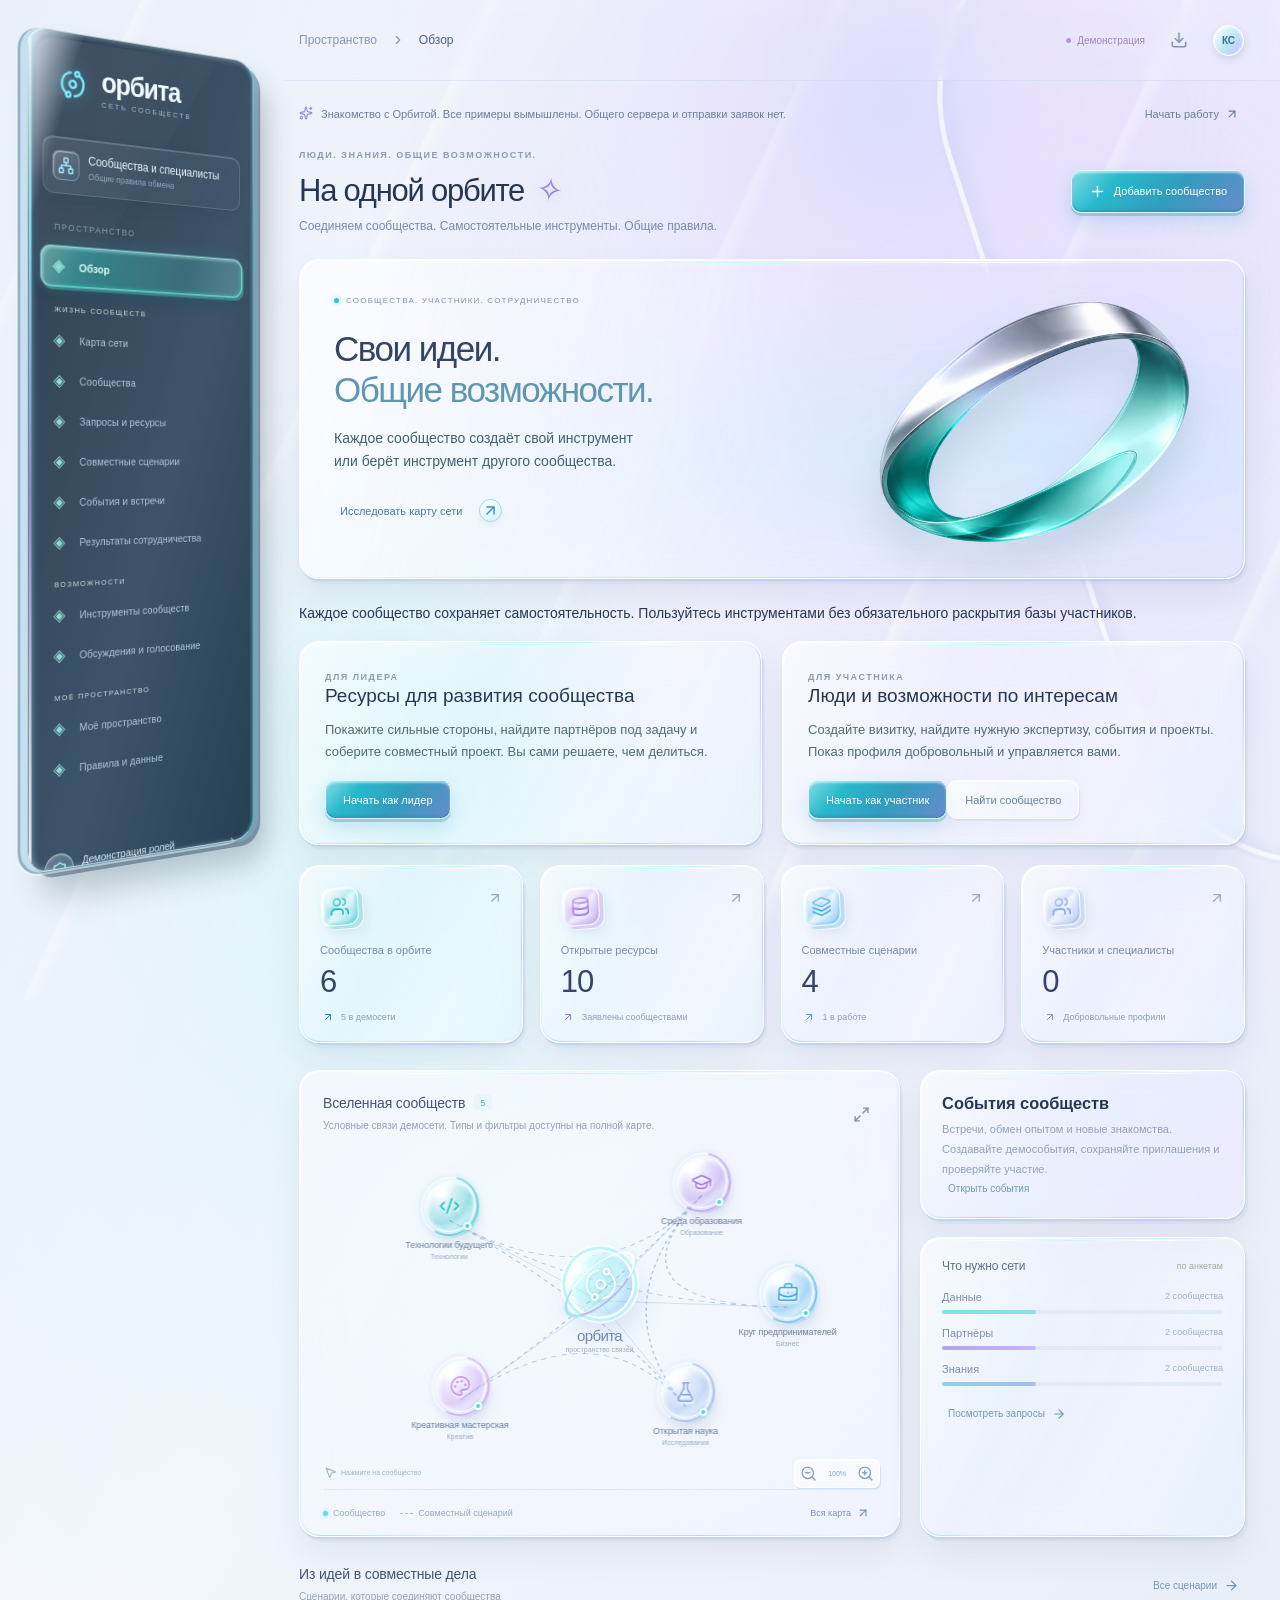
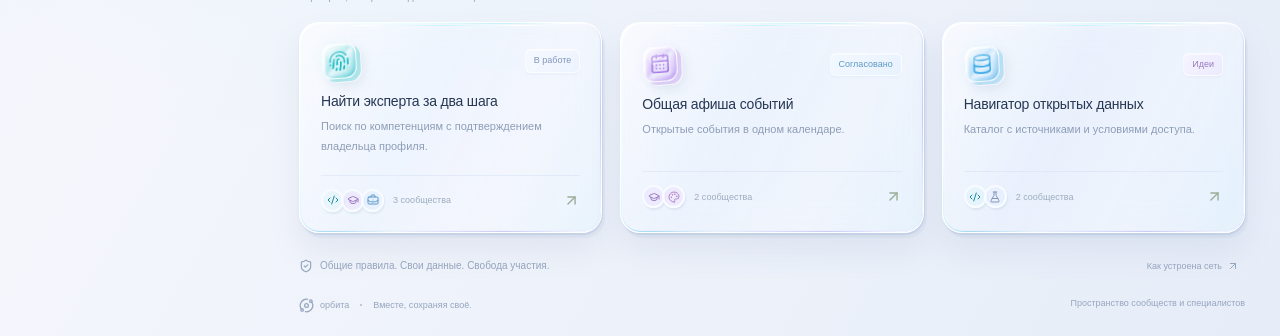
==== commit cfa110f7: "Fix saved leader record rendering and document published browser verification" ====
--- a/index.html
+++ b/index.html
@@ -87,12 +87,12 @@
 const OBH_KEY='orbita-workflows-v2';
 const OBH_empty=()=>({version:2,cards:[],requests:[],leader:[],role:'member',audit:[]});
 const OrbitaHub={
- read(){const raw=localStorage.getItem(OBH_KEY);if(!raw)return OBH_empty();const x=JSON.parse(raw);if(x.version!==2||!['cards','requests','leader','audit'].every(k=>Array.isArray(x[k]))||!['member','leader','coordinator'].includes(x.role))throw Error('Локальные данные повреждены. Экспортируйте их перед восстановлением.');return x;},
- write(fn){let old=this.read(),next=fn(structuredClone(old));localStorage.setItem(OBH_KEY,JSON.stringify(next));window.dispatchEvent(new Event('orbita-hub-change'));return next;},
+ read(){const raw=localStorage.getItem(OBH_KEY);if(!raw)return OBH_empty();const x=JSON.parse(raw);if(x.version!==2||!['cards','requests','leader','audit'].every(k=>Array.isArray(x[k]))||!['member','leader','coordinator'].includes(x.role))throw Error('Локальные данные повреждены. Экспортируйте их перед восстановлением.');let saved;try{saved=JSON.parse(localStorage.getItem('orbita-forms-v1')||'{}').participant}catch{}x.cards=x.cards.map(c=>({...c,photo:c.photo||(c.id==='local-participant'?saved?.photo:undefined)}));return x;},
+ write(fn){let old=this.read(),next=fn(structuredClone(old));localStorage.setItem(OBH_KEY,JSON.stringify({...next,cards:next.cards.map(({photo,...c})=>c)}));window.dispatchEvent(new Event('orbita-hub-change'));return next;},
  log(x,text){x.audit.unshift({at:new Date().toISOString(),text});x.audit=x.audit.slice(0,80);return x;},
- saveForm(kind,v){return this.write(x=>{if(kind==='leader'){const item={id:'local-leader',values:v,status:'pending',updatedAt:new Date().toISOString()};x.leader=[item,...x.leader.filter(a=>a.id!==item.id)];this.log(x,'Анкета лидера добавлена в локальную очередь.');}else{const item={...v,id:'local-participant',source:'gr',communityId:v.communityId,status:v.publish_consent?'pending':'draft',updatedAt:new Date().toISOString()};x.cards=[item,...x.cards.filter(a=>a.id!==item.id)];this.log(x,v.publish_consent?'Визитка передана на демонстрационную проверку.':'Визитка сохранена закрытой.');}return x;});},
+ saveForm(kind,v){return this.write(x=>{if(kind==='leader'){const item={id:'local-leader',values:v,status:'pending',updatedAt:new Date().toISOString()};x.leader=[item,...x.leader.filter(a=>a.id!==item.id)];this.log(x,'Анкета лидера добавлена в локальную очередь.');}else{const item={...v,id:'local-participant',source:'gr',communityId:v.communityId,membershipStatus:v.status,status:v.publish_consent?'pending':'draft',updatedAt:new Date().toISOString()};x.cards=[item,...x.cards.filter(a=>a.id!==item.id)];this.log(x,v.publish_consent?'Визитка передана на демонстрационную проверку.':'Визитка сохранена закрытой.');}return x;});},
  removeForm(kind){return this.write(x=>{if(kind==='leader')x.leader=x.leader.filter(c=>c.id!=='local-leader');else x.cards=x.cards.filter(c=>c.id!=='local-participant');return this.log(x,'Локальная анкета и связанная карточка удалены.');});},
- publicCards(){return this.read().cards.filter(c=>c.publish_consent&&c.status==='approved').map(c=>Object.fromEntries(['id','source','communityId','name','org','profession','region','tg_nick','topics','contribution','participation','photo','publish_consent','status'].map(k=>[k,c[k]])));}
+ publicCards(){return this.read().cards.filter(c=>c.publish_consent&&c.status==='approved').map(c=>Object.fromEntries(['id','source','communityId','name','org','profession','region','tg_nick','topics','contribution','participation','photo','membershipStatus','publish_consent','status'].map(k=>[k,c[k]])));}
 };window.OrbitaHub=OrbitaHub;
 function OBH_download(value,name,type='application/json'){const url=URL.createObjectURL(new Blob([typeof value==='string'?value:JSON.stringify(value,null,2)],{type}));const a=document.createElement('a');a.href=url;a.download=name;a.click();setTimeout(()=>URL.revokeObjectURL(url),1000);}
 function OBH_use(){const [state,set]=B.useState(()=>{try{return {data:OrbitaHub.read(),error:''}}catch(e){return {data:OBH_empty(),error:e.message}}});B.useEffect(()=>{const refresh=()=>{try{set({data:OrbitaHub.read(),error:''})}catch(e){set(old=>({...old,error:e.message}))}};window.addEventListener('orbita-hub-change',refresh);window.addEventListener('storage',refresh);return()=>{window.removeEventListener('orbita-hub-change',refresh);window.removeEventListener('storage',refresh);}},[]);return state;}
@@ -110,7 +110,7 @@
  h('label',{className:'ob-role'},'Демонстрационная роль',h('select',{value:hub.role,onChange:e=>run(()=>{OrbitaHub.write(x=>({...x,role:e.target.value}));setNotice('Роль изменена в симуляции. Это не авторизация.');})},Object.entries(roles).map(([v,t])=>h('option',{value:v,key:v},t)))),
  (error||readError)&&h('p',{role:'alert'},error||readError),notice&&h('p',{role:'status',className:'info-panel'},notice),
  h('div',{className:'ob-tabs'},[['mine','Мои анкеты'],['queue','Очередь заявок'],['agents','Помощники Kodik'],['data','Данные и доступ']].map(([v,t])=>h('button',{className:'secondary','aria-pressed':tab===v,key:v,onClick:()=>setTab(v)},t))),
- tab==='mine'&&h('div',null,h('div',{className:'ob-grid'},h('article',{className:'glass ob-card'},h('h3',null,'Я участник GR'),h('p',null,'15 шагов знакомства, визитка, проверка координатором и каталог внутри выбранного сообщества.'),button('Создать или изменить визитку',()=>onNavigate('participant'),'primary')),h('article',{className:'glass ob-card'},h('h3',null,'Я представляю сообщество'),h('p',null,'21 вопрос о задачах, ресурсах и ИИ-инструментах. Участие не обязывает раскрывать данные.'),button('Открыть анкету лидера',()=>onNavigate('survey'),'primary'))),h('h2',null,'Мои сохранённые записи'),hub.cards.length+hub.leader.length===0?h('p',null,'Пока нет сохранённых анкет. Начните с одного из маршрутов выше.'):h('div',{className:'ob-grid'},...hub.cards.map(c=>h('div',{key:c.id},card(c),h('div',{className:'ob-actions'},button('Проверить карточку',()=>onNavigate('participant')),c.publish_consent&&button('Отозвать показ визитки',()=>run(()=>{OrbitaHub.write(x=>{x.cards=x.cards.map(a=>a.id===c.id?{...a,publish_consent:false,status:'draft'}:a);return OrbitaHub.log(x,'Согласие на показ отозвано.');});const all=JSON.parse(localStorage.getItem('orbita-forms-v1')||'{}');if(all.participant){all.participant.publish_consent=false;localStorage.setItem('orbita-forms-v1',JSON.stringify(all));}setNotice('Визитка скрыта в каталоге этого браузера. Ранее скачанные копии автоматически не отзываются.');})))),...hub.leader.map(card)))),
+ tab==='mine'&&h('div',null,h('div',{className:'ob-grid'},h('article',{className:'glass ob-card'},h('h3',null,'Я участник GR'),h('p',null,'15 шагов знакомства, визитка, проверка координатором и каталог внутри выбранного сообщества.'),button('Создать или изменить визитку',()=>onNavigate('participant'),'primary')),h('article',{className:'glass ob-card'},h('h3',null,'Я представляю сообщество'),h('p',null,'21 вопрос о задачах, ресурсах и ИИ-инструментах. Участие не обязывает раскрывать данные.'),button('Открыть анкету лидера',()=>onNavigate('survey'),'primary'))),h('h2',null,'Мои сохранённые записи'),hub.cards.length+hub.leader.length===0?h('p',null,'Пока нет сохранённых анкет. Начните с одного из маршрутов выше.'):h('div',{className:'ob-grid'},...hub.cards.map(c=>h('div',{key:c.id},card(c),h('div',{className:'ob-actions'},button('Проверить карточку',()=>onNavigate('participant')),c.publish_consent&&button('Отозвать показ визитки',()=>run(()=>{OrbitaHub.write(x=>{x.cards=x.cards.map(a=>a.id===c.id?{...a,publish_consent:false,status:'draft'}:a);return OrbitaHub.log(x,'Согласие на показ отозвано.');});const all=JSON.parse(localStorage.getItem('orbita-forms-v1')||'{}');if(all.participant){all.participant.publish_consent=false;localStorage.setItem('orbita-forms-v1',JSON.stringify(all));}setNotice('Визитка скрыта в каталоге этого браузера. Ранее скачанные копии автоматически не отзываются.');}))))),...hub.leader.map(card))),
  tab==='queue'&&(hub.role!=='coordinator'?h('article',{className:'glass ob-card'},h('h3',null,'Рабочее место координатора'),h('p',null,'Чтобы проверить демо-заявки, выберите роль «Координатор» выше. Это моделирование процесса, а не техническое разграничение доступа.')):h('div',null,h('h2',null,'Проверка и обработка'),h('p',{className:'ob-note'},'Здесь сходятся обе анкеты и запросы. Всё находится в этом браузере; реальный координатор ничего не получил.'),!hub.cards.length&&!hub.leader.length&&!hub.requests.length&&h('p',null,'Очередь пуста. Сохраните визитку или создайте запрос.'),h('div',{className:'ob-grid'},...['cards','leader','requests'].flatMap(list=>hub[list].map(c=>h('article',{className:'glass ob-card',key:list+c.id},h('span',{className:'soft-label'},status[c.status]||c.status),h('h3',null,c.name||c.title||'Анкета лидера'),h('p',null,c.description||c.profession||'Демонстрационная заявка'),list==='cards'&&h('p',null,'Видимость: '+(c.publish_consent?'согласие отмечено':'закрыто, показ запрещён')),h('details',null,h('summary',null,'Полная локальная запись'),h('dl',null,...Object.entries(list==='leader'?c.values:c).filter(([k])=>!['photo','source','id','consent','publish_consent','values'].includes(k)).flatMap(([k,v])=>[h('dt',{key:k},k),h('dd',{key:k+'v'},Array.isArray(v)?v.join(', '):String(v??''))]))),h('label',null,'Комментарий координатора',h('textarea',{maxLength:1000,value:notes[c.id]??c.adminNote??'',onChange:e=>setNotes({...notes,[c.id]:e.target.value})})),h('div',{className:'ob-actions'},list==='cards'?button('Одобрить визитку',()=>action(list,c.id,'approved'),'primary'):button('Принять в работу',()=>action(list,c.id,'accepted'),'primary'),button('Запросить уточнение',()=>action(list,c.id,'changes')),list!=='cards'&&button('Завершить',()=>action(list,c.id,'resolved'))))))))),
  tab==='agents'&&h('div',null,h('div',{className:'ob-grid'},h('article',{className:'glass ob-card'},h('span',{className:'soft-label'},'Сценарий 1 · локальные правила'),h('h3',null,'Помощник знакомства'),h('p',null,'Проводит через анкету, собирает карточку и передаёт её на демонстрационную проверку. Внешний агент Kodik не подключён.'),button('Пройти знакомство',()=>onNavigate('participant'),'primary')),h('article',{className:'glass ob-card'},h('span',{className:'soft-label'},'Сценарий 2 · поиск по словам'),h('h3',null,'Поиск компетенций'),h('p',null,'Совпадения по открытым полям разрешённых карточек. Это прозрачный алгоритм, не ответ ИИ и не проверка квалификации.'),h('form',{onSubmit:e=>{e.preventDefault();agents();}},h('label',null,'Кого или какую компетенцию ищем?',h('input',{value:query,maxLength:200,onChange:e=>setQuery(e.target.value),placeholder:'Например, данные или образование'})),h('button',{className:'primary',type:'submit'},'Найти совпадения')))),result&&h('article',{className:'glass ob-card'},h('h3',null,'Результат поиска'),h('p',null,result.matches.length?'Найдено: '+result.matches.length:'Совпадений нет. Измените слова или добавьте одобренную визитку.'),...result.matches.map(({c,score})=>h('p',{key:c.id},h('strong',null,c.name||c.alias||'Участник'),' · совпадений: '+score+' · '+(c.topics||[]).join(', '))),button('Открыть сообщества',()=>onNavigate('communities'))),h('p',{className:'ob-note'},'Подключение Kodik требует согласованного серверного API, авторизации, разрешений на данные и проверки качества. Здесь нет ключей, LLM-вызовов, скрытого обогащения или внешней передачи.')),
  tab==='data'&&h('div',null,h('article',{className:'glass ob-card'},h('h3',null,'Что видит каждая роль'),h('ul',null,h('li',null,'Участник: анкета, согласие, визитка и её статус.'),h('li',null,'Лидер: анкета сообщества и запросы на сотрудничество.'),h('li',null,'Координатор: локальная очередь, уточнение и одобрение.'),h('li',null,'Каталог: только одобренные визитки с согласием, без e-mail, запросов и калибрующих ответов.')),h('p',null,'Настоящие учётные записи, серверные права и общая база не подключены. Все роли переключаются свободно для проверки сценария.')),h('article',{className:'glass ob-card'},h('h3',null,'Экспорт и резервная копия'),h('label',null,h('input',{type:'checkbox',checked:privateBackup,onChange:e=>setPrivateBackup(e.target.checked)}),' Включить все локальные записи, закрытые ответы, фото и контакты в личную копию'),button(privateBackup?'Скачать личную резервную копию':'Скачать открытый каталог',backup,'primary'),h('p',{className:'ob-note'},'Файл скачивается вам, не передаётся серверу. Обычный экспорт сети в разделе правил сохраняет прежний формат orbita-v1. Личная копия служит архивом, автоматическое восстановление из неё пока не включено.')),h('article',{className:'glass ob-card'},h('h3',null,'Журнал демонстрации'),hub.audit.length?h('ul',null,...hub.audit.slice(0,15).map((a,i)=>h('li',{key:i},new Date(a.at).toLocaleString('ru-RU')+' · '+a.text))):h('p',null,'Действий пока нет.'))));
@@ -118,6 +118,8 @@
 function OrbitaRequestForm({data}){const h=B.createElement,[title,setTitle]=B.useState(''),[description,setDescription]=B.useState(''),[community,setCommunity]=B.useState(''),[notice,setNotice]=B.useState(''),[error,setError]=B.useState('');return h('form',{className:'glass ob-card',onSubmit:e=>{e.preventDefault();setError('');try{if(!title.trim()||!description.trim()||!community)throw Error('Заполните название, описание и сообщество.');OrbitaHub.write(x=>{x.requests.unshift({id:crypto.randomUUID(),title:title.trim(),description:description.trim(),communityId:community,status:'new',createdAt:new Date().toISOString()});return OrbitaHub.log(x,'Новый запрос добавлен в локальную очередь.');});setTitle('');setDescription('');setNotice('Запрос появился в очереди координатора этого браузера. Внешней отправки нет.');}catch(x){setError(x.message);}}},h('h3',null,'Сформулировать запрос'),h('p',null,'Вымышленный запрос пройдёт через очередь координатора в «Моём пространстве».'),h('label',null,'Сообщество',h('select',{required:true,value:community,onChange:e=>setCommunity(e.target.value)},h('option',{value:''},'Выберите сообщество'),...data.communities.filter(c=>c.status!=='disconnected').map(c=>h('option',{key:c.id,value:c.id},c.name)))),h('label',null,'Краткая задача',h('input',{required:true,maxLength:120,value:title,onChange:e=>setTitle(e.target.value)})),h('label',null,'Какой результат нужен?',h('textarea',{required:true,maxLength:1200,value:description,onChange:e=>setDescription(e.target.value)})),error&&h('p',{role:'alert'},error),notice&&h('p',{role:'status'},notice),h('button',{className:'primary',type:'submit'},'Добавить в демо-очередь'));}
 function OBH_demoData(){try{const raw=localStorage.getItem('orbita-network-demo-v2');if(raw){const parsed=JSON.parse(raw);if($u.safeParse(parsed).success)return parsed;}}catch{}return gf();}
 function OBH_saveDemo(x){const raw=localStorage.getItem('orbita-network-demo-v2');if(raw&&!$u.safeParse(JSON.parse(raw)).success)throw Error('Сохранённая демосеть повреждена. Сначала сохраните личную резервную копию.');localStorage.setItem('orbita-network-demo-v2',JSON.stringify(x));}
+
+function OrbitaPeopleCount({data}){const {data:hub}=OBH_use();const ids=new Set(data.communities.filter(c=>c.status!=='disconnected').map(c=>c.id));return (data.profiles||[]).length+hub.cards.filter(c=>c.status==='approved'&&c.publish_consent&&ids.has(c.communityId)).length;}
 
 const ORBITA_LEADER_QUESTIONS=[{"id": 1, "title": "Как называется ваше сообщество и чем оно занимается?", "block": "Блок 1. Профиль сообщества", "options": [], "max": 30}, {"id": 2, "title": "Сколько активных участников в вашем сообществе?", "block": "Блок 1. Профиль сообщества", "options": ["До 20", "21–100", "101–500", "501–1 000", "Более 1 000"], "max": 1}, {"id": 3, "title": "Как сегодня организовано управление сообществом?", "block": "Блок 1. Профиль сообщества", "options": ["Практически всё делает лидер", "Лидер и небольшая команда", "Есть распределённые роли и ответственные", "Есть профессиональная команда управления"], "max": 1}, {"id": 4, "title": "Какие задачи сегодня вызывают наибольшие сложности?", "block": "Блок 2. Главные управленческие боли", "options": ["Привлечение новых участников", "Удержание и вовлечение существующих участников", "Понимание интересов и запросов участников", "Поиск экспертов и компетенций внутри сообщества", "Организация мероприятий и коммуникаций", "Поиск партнёров и финансирования", "Запуск и сопровождение совместных проектов", "Монетизация сообщества", "Оценка результатов и эффективности деятельности", "Слишком высокая операционная нагрузка на лидера", "Другое"], "max": 5}, {"id": 5, "title": "Какие задачи отнимают больше всего времени у вас или вашей команды?", "block": "Блок 2. Главные управленческие боли", "options": ["Переписка и ответы на типовые вопросы", "Ведение базы участников", "Подготовка контента и публикаций", "Организация мероприятий", "Поиск нужных людей и экспертов", "Подготовка отчётов, аналитики и презентаций", "Координация проектов и договорённостей", "Работа с партнёрами", "Другое"], "max": 3}, {"id": 6, "title": "Что больше всего сдерживает развитие вашего сообщества?", "block": "Блок 2. Главные управленческие боли", "options": ["Недостаток времени у лидера", "Недостаток активных участников", "Нехватка компетенций в команде", "Недостаток финансирования", "Отсутствие понятной модели развития", "Недостаток данных об участниках", "Сложность поиска партнёров", "Отсутствие удобных цифровых инструментов", "Другое"], "max": 3}, {"id": 7, "title": "Если бы можно было автоматизировать только одну задачу, что бы вы выбрали и почему?", "block": "Блок 2. Главные управленческие боли", "options": [], "max": 30}, {"id": 8, "title": "Какие инструменты вы уже используете для управления сообществом?", "block": "Блок 3. Цифровая зрелость и использование ИИ", "options": ["Telegram / мессенджеры", "Таблицы Excel / Google Sheets", "CRM или специализированные платформы", "Сервисы рассылок", "Сервисы регистрации и проведения мероприятий", "ИИ-ассистенты", "Собственные цифровые решения", "Практически ничего не используем"], "max": 30}, {"id": 9, "title": "Используете ли вы ИИ в управлении сообществом?", "block": "Блок 3. Цифровая зрелость и использование ИИ", "options": ["Регулярно", "Иногда", "Экспериментируем", "Пока нет, но планируем", "Нет, не понимаем, с чего начать"], "max": 1}, {"id": 10, "title": "Для каких задач уже используете ИИ?", "block": "Блок 3. Цифровая зрелость и использование ИИ", "options": ["Создание контента", "Анализ анкет и обратной связи", "Подготовка документов", "Поиск и обработка информации", "Аналитика участников", "Автоматизация коммуникаций", "Подбор экспертов или партнёров", "Пока не используем ИИ", "Другое"], "max": 30}, {"id": 11, "title": "Какие ИИ-возможности были бы наиболее полезны вашему сообществу?", "block": "Блок 4. Какие ИИ-инструменты действительно нужны", "options": ["ИИ-аналитик сообщества — выявляет интересы, потребности, активность и слабые сигналы", "ИИ-ассистент лидера — помогает планировать работу, готовить материалы, контролировать задачи", "ИИ-менеджер коммуникаций — отвечает на типовые вопросы, готовит сообщения, помогает с рассылками", "ИИ-навигатор экспертизы — находит нужных экспертов и компетенции", "ИИ-подбор партнёров — выявляет возможности сотрудничества между сообществами", "ИИ-организатор мероприятий — помогает с программой, приглашениями, регистрацией и обратной связью", "ИИ-менеджер проектов — отслеживает договорённости, сроки и участников инициатив", "ИИ-помощник по монетизации — помогает формировать предложения для партнёров и модели доходов", "ИИ-аналитик эффективности — оценивает вовлечённость, динамику и результаты работы", "ИИ-база знаний — собирает и структурирует опыт, документы и практики сообщества"], "max": 5}, {"id": 12, "title": "Какой результат от внедрения ИИ был бы для вас наиболее ценным?", "block": "Блок 4. Какие ИИ-инструменты действительно нужны", "options": ["Экономия времени лидера и команды", "Рост активности участников", "Увеличение числа партнёрств", "Запуск большего количества проектов", "Привлечение новых участников", "Рост доходов сообщества", "Улучшение качества коммуникаций", "Более обоснованные управленческие решения"], "max": 3}, {"id": 13, "title": "Насколько вы готовы доверить ИИ выполнение задач?", "block": "Блок 4. Какие ИИ-инструменты действительно нужны", "options": ["Только подготовку рекомендаций и аналитики", "Подготовку материалов с обязательным подтверждением человеком", "Автоматическое выполнение типовых задач по установленным правилам", "Выполнение отдельных процессов автономными ИИ-агентами с контролем результатов", "Пока не готовы"], "max": 1}, {"id": 14, "title": "Какие данные о сообществе у вас уже есть?", "block": "Блок 5. Данные и возможности сотрудничества", "options": ["Контактная база участников", "Профили компетенций и экспертизы", "Информация об интересах и запросах", "Данные об активности и мероприятиях", "История проектов и партнёрств", "База знаний и материалов", "Данные разрознены или практически отсутствуют"], "max": 30}, {"id": 15, "title": "Каких ресурсов вам не хватает для развития?", "block": "Блок 5. Данные и возможности сотрудничества", "options": ["Экспертов и компетенций", "Партнёров", "Финансирования", "Данных и аналитики", "Технологий и ИИ-инструментов", "Аудитории и каналов продвижения", "Инфраструктуры", "Команды и управленческих ресурсов"], "max": 3}, {"id": 16, "title": "Что вы готовы предложить другим сообществам?", "block": "Блок 5. Данные и возможности сотрудничества", "options": ["Экспертизу участников", "Совместные мероприятия", "Образовательные программы", "Проектные инициативы", "Партнёрские возможности", "Технологии или инфраструктуру", "Доступ к отдельным материалам и обезличенной аналитике", "Пока не определились"], "max": 30}, {"id": 17, "title": "Готовы ли вы участвовать в обмене ресурсами и данными через платформу при соблюдении правил доступа и защиты информации?", "block": "Блок 5. Данные и возможности сотрудничества", "options": ["Да, в отношении открытых ресурсов", "Да, в отношении отдельных данных с необходимыми разрешениями", "Готовы обсуждать индивидуальные условия", "Пока нет"], "max": 1}, {"id": 18, "title": "Какие два ИИ-инструмента вы хотели бы протестировать в первую очередь?", "block": "Блок 6. Готовность к пилотированию", "options": [], "max": 30}, {"id": 19, "title": "Что мешает вам внедрять ИИ уже сейчас?", "block": "Блок 6. Готовность к пилотированию", "options": ["Нет времени на освоение", "Нет необходимых специалистов", "Недостаточно финансирования", "Неясна практическая польза", "Нет качественных данных", "Есть опасения по безопасности и конфиденциальности", "Сложно интегрировать с существующими инструментами", "Ничего не мешает"], "max": 30}, {"id": 20, "title": "Готовы ли вы стать участником пилота «Орбиты»?", "block": "Блок 6. Готовность к пилотированию", "options": ["Да, готовы тестировать инструменты", "Да, готовы участвовать в разработке и давать обратную связь", "Интересно, хотим узнать условия", "Пока не готовы"], "max": 1}, {"id": 21, "title": "Контакт для обратной связи", "block": "Блок 6. Готовность к пилотированию", "options": [], "max": 30}];
 function OrbitaForms({kind,data,onNavigate}) {
@@ -352,13 +354,13 @@
 const OBXcss=`.obx{--ink:#204e5b;--teal:#236c72;color:var(--ink)}.obx .obx-banner{padding:14px 18px;border:1px solid #9ecfcf;background:#e8f6f6;border-radius:16px;font-size:12px;line-height:1.7;margin:16px 0}.obx-layout{display:grid;grid-template-columns:minmax(0,1.05fr) minmax(0,1fr);gap:22px;align-items:start}.obx .obx-card{padding:24px;border:1px solid #ffffffd9;background:linear-gradient(140deg,#ffffffdb,#e6f2f7c9);border-radius:24px;box-shadow:0 12px 32px #315c7310;margin-bottom:18px;min-width:0}.obx h2{font-size:21px;font-weight:500;margin:0 0 16px}.obx h3{font-size:18px;font-weight:500;margin:0 0 10px;overflow-wrap:anywhere}.obx p{font-size:13px;line-height:1.7;overflow-wrap:anywhere}.obx small{font-size:12px;color:#526f7d}.obx label{display:block;font-size:13px;margin:14px 0;color:#325866}.obx input,.obx select,.obx textarea{display:block;width:100%;padding:11px 12px;border:1px solid #aac9cf;border-radius:11px;background:#ffffffe0;color:#234e59;margin-top:7px;box-sizing:border-box}.obx textarea{min-height:90px;resize:vertical}.obx button{cursor:pointer}.obx button:focus-visible,.obx input:focus-visible,.obx textarea:focus-visible,.obx select:focus-visible{outline:3px solid #22838b;outline-offset:3px}.obx-row{display:flex;align-items:center;gap:9px;flex-wrap:wrap}.obx-split{display:grid;grid-template-columns:1fr 1fr;gap:14px}.obx-actions{display:flex;gap:8px;flex-wrap:wrap;margin-top:15px}.obx .obx-pill{display:inline-block;font-size:11px;padding:6px 10px;border-radius:99px;background:#d7ecea;color:#266366;margin:0 6px 10px 0}.obx-calendar{display:grid;grid-template-columns:repeat(7,minmax(0,1fr));gap:4px;margin-top:18px}.obx-calendar .obx-day{border:1px solid #d2e3e7;border-radius:9px;background:#ffffff9e;min-height:56px;padding:6px 2px;color:#355e6c;font:inherit;font-size:12px}.obx-calendar .obx-day[aria-pressed=true]{background:#246e73;color:white;border-color:#246e73}.obx-calendar .obx-day:disabled{opacity:.45;cursor:default}.obx-day span{display:block;font-size:10px;margin-top:4px}.obx-weekday{text-align:center;font-size:10px;color:#617986;padding:8px 0}.obx-comment{border-left:2px solid #99c9c9;padding:8px 13px;margin:12px 0;background:#ffffff5c;border-radius:0 12px 12px 0}.obx-comment p{margin:5px 0;white-space:pre-wrap}.obx-preview{white-space:pre-wrap;padding:16px;background:#eff7fa;border:1px dashed #9dbfc7;border-radius:12px;font-size:13px}.obx-status{padding:12px 16px;background:#deefea;border-radius:12px;font-size:13px;margin-bottom:15px}.obx .obx-danger{background:#fff1e9;color:#8c4a29}.obx-empty{padding:24px;text-align:center;color:#607f8b}.obx .obx-filter{max-width:290px;margin:0 0 15px}@media(max-width:1050px){.obx-layout{grid-template-columns:1fr}}@media(max-width:540px){.obx .obx-card{padding:18px;border-radius:18px}.obx-split{grid-template-columns:1fr;gap:0}.obx-calendar .obx-day{min-height:48px}.obx-calendar{gap:3px}.obx-actions button{flex:1 1 130px}}`;
 function OBXid(){return typeof crypto!=='undefined'&&crypto.randomUUID?crypto.randomUUID():'demo-'+Date.now()+'-'+Math.random().toString(36).slice(2)}
 function OBXdate(d){return d.getFullYear()+'-'+String(d.getMonth()+1).padStart(2,'0')+'-'+String(d.getDate()).padStart(2,'0')}
-function OBXuseStore(key,seed,validate){const [initial]=B.useState(()=>{try{const raw=localStorage.getItem(key);if(raw===null)return {items:seed(),error:''};const value=JSON.parse(raw);if(!Array.isArray(value)||!value.every(validate))throw Error();return {items:value,error:''}}catch{return {items:seed(),error:'Не удалось прочитать сохранённые данные. Показаны примеры. Восстановите демоданные кнопкой ниже; это заменит локальную копию.'}}});const [items,setItems]=B.useState(initial.items),[error,setError]=B.useState(initial.error);function save(next){try{localStorage.setItem(key,JSON.stringify(next));setItems(next);setError('');return true}catch{setError('Браузер не разрешил сохранение. Изменение не сохранено. Проверьте доступ к хранилищу и повторите.');return false}}return [items,save,error,()=>save(seed())]}
+function OBXuseStore(key,seed,validate){const [initial]=B.useState(()=>{try{const raw=localStorage.getItem(key);if(raw===null)return {items:seed(),error:''};const value=JSON.parse(raw);if(!Array.isArray(value)||!value.every(validate))throw Error();return {items:value,error:''}}catch{return {items:seed(),error:'Не удалось прочитать сохранённые данные. Показаны примеры. Восстановите демоданные кнопкой ниже; это заменит локальную копию.'}}});const [items,setItems]=B.useState(initial.items),[error,setError]=B.useState(initial.error);function save(next,recover=false){if(initial.error&&!recover){setError('Сохранённые данные повреждены. Обычная запись остановлена: сначала скачайте личную копию в «Моём пространстве» и явно восстановите демоданные.');return false}try{localStorage.setItem(key,JSON.stringify(next));setItems(next);setError('');return true}catch{setError('Браузер не разрешил сохранение. Изменение не сохранено. Проверьте доступ к хранилищу и повторите.');return false}}return [items,save,error,()=>{const ok=save(seed(),true);if(ok)initial.error='';return ok}]}
 function OBXdownload(text,name,type){const url=URL.createObjectURL(new Blob([text],{type}));const a=document.createElement('a');a.href=url;a.download=name;document.body.appendChild(a);a.click();a.remove();setTimeout(()=>URL.revokeObjectURL(url),1000)}
 function OBXescapeICS(s){return String(s).replace(/\\/g,'\\\\').replace(/\r?\n/g,'\\n').replace(/;/g,'\\;').replace(/,/g,'\\,')}
 function OBXutc(d){return d.toISOString().replace(/[-:]/g,'').replace(/\.\d{3}/,'')}
 function OBXfoldICS(s){let lines=[],line='',bytes=0;for(const c of s){const n=new TextEncoder().encode(c).length;if(bytes+n>74){lines.push(line);line=' '+c;bytes=1+n}else{line+=c;bytes+=n}}lines.push(line);return lines.join('\r\n')}
 function OBXcalendarFile(e){const start=new Date(e.date+'T'+e.time+':00');return ['BEGIN:VCALENDAR','VERSION:2.0','PRODID:-//Orbita//Local Fictional Demo//RU','CALSCALE:GREGORIAN','BEGIN:VEVENT','UID:'+e.id+'@orbita.local','DTSTAMP:'+OBXutc(new Date()),'DTSTART:'+OBXutc(start),'DTEND:'+OBXutc(new Date(start.getTime()+Number(e.duration)*60000)),'SUMMARY:'+OBXescapeICS('[ДЕМО] '+e.title),'DESCRIPTION:'+OBXescapeICS('Вымышленная встреча. Приглашение не отправлено. '+e.description),'LOCATION:'+OBXescapeICS(e.location||'Демонстрационное пространство'),'STATUS:'+(e.cancelled?'CANCELLED':'TENTATIVE'),'END:VEVENT','END:VCALENDAR'].map(OBXfoldICS).join('\r\n')+'\r\n'}
-function OrbitaEvents({data,onSave,onNavigate}){const h=B.createElement,communities=(data&&data.communities)||[],zone=Intl.DateTimeFormat().resolvedOptions().timeZone||'локальное время браузера';const seed=()=>{const now=new Date(),day=n=>OBXdate(new Date(now.getFullYear(),now.getMonth(),Math.min(now.getDate()+n,new Date(now.getFullYear(),now.getMonth()+1,0).getDate())));return [{id:'event-lab-demo',title:'Лаборатория совместных проектов',date:day(2),time:'18:30',duration:60,community:communities[0]?.id||'',location:'Вымышленная студия «Орбита»',description:'Разбираем учебный кейс: как соединить запрос сообщества и экспертизу участников.',rsvp:false,cancelled:false},{id:'event-coffee-demo',title:'Знакомство координаторов',date:day(5),time:'11:00',duration:45,community:communities[1]?.id||communities[0]?.id||'',location:'Демонстрационная онлайн-комната',description:'Обмениваемся вымышленными запросами и обсуждаем формат первой совместной встречи.',rsvp:false,cancelled:false}]};const valid=e=>e&&typeof e.id==='string'&&typeof e.title==='string'&&/^\d{4}-\d{2}-\d{2}$/.test(e.date)&&/^\d{2}:\d{2}$/.test(e.time)&&Number.isFinite(new Date(e.date+'T'+e.time).getTime())&&Number(e.duration)>0&&typeof e.description==='string';const [events,save,error,reset]=OBXuseStore('orbita-events-v2',seed,valid);const [month,setMonth]=B.useState(()=>new Date(new Date().getFullYear(),new Date().getMonth(),1)),[filter,setFilter]=B.useState(''),[notice,setNotice]=B.useState(''),[preview,setPreview]=B.useState(null),[cancel,setCancel]=B.useState(null);const blank=()=>({title:'',date:OBXdate(new Date()),time:'18:00',duration:60,community:communities[0]?.id||'',location:'',description:''});const [form,setForm]=B.useState(blank),[editing,setEditing]=B.useState(null),[formError,setFormError]=B.useState('');const update=(k,v)=>setForm({...form,[k]:v});const communityName=id=>communities.find(c=>String(c.id)===String(id))?.name||'Без сообщества';function persist(next,msg){if(save(next)){setNotice(msg);return true}return false}function submit(e){e.preventDefault();const when=new Date(form.date+'T'+form.time+':00');if(!form.title.trim()||!Number.isFinite(when.getTime())||OBXdate(when)!==form.date||String(when.getHours()).padStart(2,'0')+':'+String(when.getMinutes()).padStart(2,'0')!==form.time||Number(form.duration)<15||Number(form.duration)>480){setFormError('Укажите название, существующие локальные дату и время и длительность от 15 до 480 минут.');return}const item={...form,title:form.title.trim(),description:form.description.trim(),id:editing||OBXid(),duration:Number(form.duration)};if(persist(editing?events.map(x=>x.id===editing?{...x,...item}:x):[...events,{...item,rsvp:false,cancelled:false}],'Событие сохранено в этом браузере. Никому не отправлено.')){setEditing(null);setForm(blank());setFormError('');setMonth(new Date(when.getFullYear(),when.getMonth(),1));setFilter('')}}function invitation(e){return 'ДЕМОНСТРАЦИОННОЕ ПРИГЛАШЕНИЕ\n'+e.title+'\n'+e.date+' в '+e.time+' ('+zone+')\nДлительность: '+e.duration+' мин.\nСообщество: '+communityName(e.community)+'\nМесто: '+(e.location||'Не указано')+'\n'+e.description+'\n\nВымышленный пример. Приглашение не отправлено; реальная встреча не назначена.'}const inMonth=events.filter(e=>e.date.slice(0,7)===OBXdate(month).slice(0,7)),shown=inMonth.filter(e=>!filter||e.date===filter).sort((a,b)=>(a.date+a.time).localeCompare(b.date+b.time));const offset=(month.getDay()+6)%7,days=new Date(month.getFullYear(),month.getMonth()+1,0).getDate();const field=(label,key,type='text',extra={})=>h('label',null,label,h('input',{type,value:form[key],onChange:e=>update(key,e.target.value),...extra}));return h('section',{className:'ob-page obx'},h('style',null,OBXcss),h('p',{className:'eyebrow'},'ВСТРЕЧАТЬСЯ И ДЕЛАТЬ ВМЕСТЕ'),h('h1',null,'События и встречи'),h('p',null,'От первого знакомства до общей практики.'),h('div',{className:'obx-banner'},'Локальное демо • Все примеры вымышлены. RSVP, события и изменения видны только в этом браузере. Приглашения не отправляются. Не вводите реальные персональные данные. Часовой пояс: '+zone+'.'),error&&h('div',{role:'alert'},error,h('button',{className:'secondary',onClick:()=>{if(reset())setNotice('Локальные демоданные восстановлены.')}},'Восстановить примеры')),notice&&h('p',{role:'status',className:'obx-status'},notice),h('div',{className:'obx-layout'},h('div',null,h('article',{className:'obx-card'},h('div',{className:'obx-row'},h('button',{className:'secondary','aria-label':'Предыдущий месяц',onClick:()=>{setMonth(new Date(month.getFullYear(),month.getMonth()-1,1));setFilter('')}},'←'),h('h2',{style:{margin:0,flex:1}},month.toLocaleDateString('ru-RU',{month:'long',year:'numeric'})),h('button',{className:'secondary','aria-label':'Следующий месяц',onClick:()=>{setMonth(new Date(month.getFullYear(),month.getMonth()+1,1));setFilter('')}},'→')),h('div',{className:'obx-calendar'},...['ПН','ВТ','СР','ЧТ','ПТ','СБ','ВС'].map(d=>h('span',{className:'obx-weekday',key:d},d)),...Array.from({length:offset},(_,i)=>h('span',{key:'blank'+i})),...Array.from({length:days},(_,i)=>{const day=OBXdate(new Date(month.getFullYear(),month.getMonth(),i+1)),count=inMonth.filter(e=>e.date===day&&!e.cancelled).length;return h('button',{key:day,className:'obx-day','aria-pressed':filter===day,'aria-label':day+', событий: '+count,onClick:()=>setFilter(filter===day?'':day)},i+1,count>0&&h('span',null,count+' ●'))})),h('div',{className:'obx-actions'},h('button',{className:'secondary',onClick:()=>setFilter('')},'Все события месяца'),h('button',{className:'secondary',onClick:()=>{setMonth(new Date(new Date().getFullYear(),new Date().getMonth(),1));setFilter('')}},'Текущий месяц'))),h('h2',null,filter?'События · '+filter:'События месяца'),!shown.length&&h('div',{className:'obx-card obx-empty'},'На выбранный период событий нет. Создайте первую демонстрационную встречу.'),...shown.map(e=>h('article',{className:'obx-card',key:e.id},h('span',{className:'obx-pill'},communityName(e.community)),h('span',{className:'obx-pill'},e.cancelled?'Отменено':e.rsvp?'Вы участвуете · демо':'Открытая встреча · демо'),h('h3',null,e.title),h('p',null,e.date+' · '+e.time+' · '+e.duration+' мин. · '+zone),h('p',null,e.description),h('small',null,e.location||'Место не указано'),h('div',{className:'obx-actions'},!e.cancelled&&h('button',{className:'primary','aria-pressed':!!e.rsvp,onClick:()=>persist(events.map(x=>x.id===e.id?{...x,rsvp:!x.rsvp}:x),e.rsvp?'Локальное участие отменено.':'Участие отмечено локально. Организатор не уведомлён.')},e.rsvp?'Отозвать RSVP':'Участвовать · демо'),h('button',{className:'secondary',onClick:()=>{setEditing(e.id);setForm({...e});setFormError('');document.getElementById('obx-event-form')?.scrollIntoView({behavior:'smooth',block:'start'});document.getElementById('obx-event-title')?.focus({preventScroll:true})}},'Редактировать'),h('button',{className:'secondary',onClick:()=>{try{OBXdownload(OBXcalendarFile(e),'orbita-demo.ics','text/calendar;charset=utf-8');setNotice('Демо-файл .ics подготовлен. Это не отправка приглашения.')}catch{setNotice('Не удалось подготовить календарный файл. Проверьте дату события.')}}},'Скачать .ics'),!e.cancelled&&h('button',{className:'secondary',onClick:()=>setPreview(preview===e.id?null:e.id),'aria-expanded':preview===e.id},'Приглашение'),!e.cancelled&&h('button',{className:'secondary',onClick:()=>setCancel(e.id)},'Отменить встречу')),cancel===e.id&&!e.cancelled&&h('div',{className:'obx-banner obx-danger'},'Отменить локальное демособытие? Участники не получат уведомление.',h('div',{className:'obx-actions'},h('button',{className:'secondary',onClick:()=>{if(persist(events.map(x=>x.id===e.id?{...x,cancelled:true,rsvp:false}:x),'Событие отменено только в этом браузере.')){setCancel(null);setPreview(null)}}},'Да, отменить'),h('button',{className:'secondary',onClick:()=>setCancel(null)},'Оставить'))),preview===e.id&&!e.cancelled&&h('div',null,h('p',{className:'obx-preview'},invitation(e)),h('div',{className:'obx-actions'},h('button',{className:'secondary',onClick:async()=>{try{await navigator.clipboard.writeText(invitation(e));setNotice('Текст скопирован. Никому не отправлен.')}catch{setNotice('Копирование недоступно. Выделите текст приглашения или скачайте .txt.')}}},'Копировать текст'),h('button',{className:'secondary',onClick:()=>OBXdownload(invitation(e),'orbita-demo-invitation.txt','text/plain;charset=utf-8')},'Скачать .txt')))))),h('form',{id:'obx-event-form',className:'obx-card',onSubmit:submit},h('h2',null,editing?'Редактировать демособытие':'Создать демособытие'),h('small',null,'Только вымышленные данные. Время задаётся в часовом поясе '+zone+'.'),formError&&h('p',{role:'alert'},formError),field('Название','title','text',{id:'obx-event-title',required:true,maxLength:100}),h('div',{className:'obx-split'},field('Дата','date','date',{required:true}),field('Время · '+zone,'time','time',{required:true})),field('Длительность, минут','duration','number',{min:15,max:480,required:true}),h('label',null,'Сообщество',h('select',{value:form.community,onChange:e=>update('community',e.target.value)},h('option',{value:''},'Без сообщества'),...communities.map(c=>h('option',{value:c.id,key:c.id},c.name)))),field('Демонстрационное место','location','text',{maxLength:150}),h('label',null,'О чём встреча',h('textarea',{value:form.description,maxLength:1000,onChange:e=>update('description',e.target.value)})),h('div',{className:'obx-actions'},h('button',{type:'submit',className:'primary'},editing?'Сохранить изменения':'Создать локально'),editing&&h('button',{type:'button',className:'secondary',onClick:()=>{setEditing(null);setForm(blank());setFormError('')}},'Не редактировать')))))}
+function OrbitaEvents({data,onSave,onNavigate}){const h=B.createElement,communities=(data&&data.communities)||[],zone=Intl.DateTimeFormat().resolvedOptions().timeZone||'локальное время браузера';const seed=()=>{const now=new Date(),day=n=>OBXdate(new Date(now.getFullYear(),now.getMonth(),Math.min(now.getDate()+n,new Date(now.getFullYear(),now.getMonth()+1,0).getDate())));return [{id:'event-lab-demo',title:'Лаборатория совместных проектов',date:day(2),time:'18:30',duration:60,community:communities[0]?.id||'',location:'Вымышленная студия «Орбита»',description:'Разбираем учебный кейс: как соединить запрос сообщества и экспертизу участников.',rsvp:false,cancelled:false},{id:'event-coffee-demo',title:'Знакомство координаторов',date:day(5),time:'11:00',duration:45,community:communities[1]?.id||communities[0]?.id||'',location:'Демонстрационная онлайн-комната',description:'Обмениваемся вымышленными запросами и обсуждаем формат первой совместной встречи.',rsvp:false,cancelled:false}]};const valid=e=>e&&typeof e.id==='string'&&typeof e.title==='string'&&/^\d{4}-\d{2}-\d{2}$/.test(e.date)&&/^\d{2}:\d{2}$/.test(e.time)&&Number.isFinite(new Date(e.date+'T'+e.time).getTime())&&Number(e.duration)>0&&typeof e.description==='string';const [events,save,error,reset]=OBXuseStore('orbita-events-v2',seed,valid);const [month,setMonth]=B.useState(()=>new Date(new Date().getFullYear(),new Date().getMonth(),1)),[filter,setFilter]=B.useState(''),[notice,setNotice]=B.useState(''),[preview,setPreview]=B.useState(null),[cancel,setCancel]=B.useState(null);const blank=()=>({title:'',date:OBXdate(new Date()),time:'18:00',duration:60,community:communities[0]?.id||'',location:'',description:''});const [form,setForm]=B.useState(blank),[editing,setEditing]=B.useState(null),[formError,setFormError]=B.useState('');const update=(k,v)=>setForm({...form,[k]:v});const communityName=id=>communities.find(c=>String(c.id)===String(id))?.name||'Без сообщества';function persist(next,msg){if(save(next)){setNotice(msg);return true}return false}function submit(e){e.preventDefault();const when=new Date(form.date+'T'+form.time+':00');if(!form.title.trim()||!Number.isFinite(when.getTime())||OBXdate(when)!==form.date||String(when.getHours()).padStart(2,'0')+':'+String(when.getMinutes()).padStart(2,'0')!==form.time||Number(form.duration)<15||Number(form.duration)>480){setFormError('Укажите название, существующие локальные дату и время и длительность от 15 до 480 минут.');return}const item={...form,title:form.title.trim(),description:form.description.trim(),id:editing||OBXid(),duration:Number(form.duration)};if(persist(editing?events.map(x=>x.id===editing?{...x,...item}:x):[...events,{...item,rsvp:false,cancelled:false}],'Событие сохранено в этом браузере. Никому не отправлено.')){setEditing(null);setForm(blank());setFormError('');setMonth(new Date(when.getFullYear(),when.getMonth(),1));setFilter('')}}function invitation(e){return 'ДЕМОНСТРАЦИОННОЕ ПРИГЛАШЕНИЕ\n'+e.title+'\n'+e.date+' в '+e.time+' ('+zone+')\nДлительность: '+e.duration+' мин.\nСообщество: '+communityName(e.community)+'\nМесто: '+(e.location||'Не указано')+'\n'+e.description+'\n\nВымышленный пример. Приглашение не отправлено; реальная встреча не назначена.'}const [feed,setFeed]=B.useState('all');let profile=null,profileError='';try{profile=window.OrbitaHub?.read().cards.find(c=>c.id==='local-participant')||null}catch{profileError='Не удалось прочитать локальную визитку. Откройте профиль и проверьте сохранённые данные.'}const profileText=profile?[profile.topics,profile.contribution].flat(Infinity).filter(Boolean).join(' ').toLocaleLowerCase('ru-RU'):'';const keywords=profileText.split(/[^а-яёa-z0-9]+/i).filter(w=>w.length>=4);const matchesProfile=e=>!!profile&&((profile.communityId&&String(e.community)===String(profile.communityId))||keywords.some(w=>(e.title+' '+e.description).toLocaleLowerCase('ru-RU').includes(w)));const feedEvents=feed==='all'?events:events.filter(matchesProfile);const inMonth=feedEvents.filter(e=>e.date.slice(0,7)===OBXdate(month).slice(0,7)),shown=inMonth.filter(e=>!filter||e.date===filter).sort((a,b)=>(a.date+a.time).localeCompare(b.date+b.time));const offset=(month.getDay()+6)%7,days=new Date(month.getFullYear(),month.getMonth()+1,0).getDate();const field=(label,key,type='text',extra={})=>h('label',null,label,h('input',{type,value:form[key],onChange:e=>update(key,e.target.value),...extra}));return h('section',{className:'ob-page obx'},h('style',null,OBXcss),h('p',{className:'eyebrow'},'ВСТРЕЧАТЬСЯ И ДЕЛАТЬ ВМЕСТЕ'),h('h1',null,'События и встречи'),h('p',null,'От первого знакомства до общей практики.'),h('div',{className:'obx-banner'},'Локальное демо • Все примеры вымышлены. RSVP, события и изменения видны только в этом браузере. Приглашения не отправляются. Не вводите реальные персональные данные. Часовой пояс: '+zone+'.'),error&&h('div',{role:'alert'},error,h('button',{className:'secondary',onClick:()=>{if(reset())setNotice('Локальные демоданные восстановлены.')}},'Восстановить примеры')),notice&&h('p',{role:'status',className:'obx-status'},notice),h('div',{className:'obx-actions',role:'group','aria-label':'Фильтр афиши',style:{marginBottom:16}},h('button',{className:feed==='all'?'primary':'secondary','aria-pressed':feed==='all',onClick:()=>setFeed('all')},'Вся афиша'),h('button',{className:feed==='personal'?'primary':'secondary','aria-pressed':feed==='personal',onClick:()=>setFeed('personal')},'По моему профилю')),feed==='personal'&&h('p',{className:'ob-note'},'Локальный подбор по сообществу и ключевым словам интересов и вклада из вашей демовизитки.'),h('div',{className:'obx-layout'},h('div',null,h('article',{className:'obx-card'},h('div',{className:'obx-row'},h('button',{className:'secondary','aria-label':'Предыдущий месяц',onClick:()=>{setMonth(new Date(month.getFullYear(),month.getMonth()-1,1));setFilter('')}},'←'),h('h2',{style:{margin:0,flex:1}},month.toLocaleDateString('ru-RU',{month:'long',year:'numeric'})),h('button',{className:'secondary','aria-label':'Следующий месяц',onClick:()=>{setMonth(new Date(month.getFullYear(),month.getMonth()+1,1));setFilter('')}},'→')),h('div',{className:'obx-calendar'},...['ПН','ВТ','СР','ЧТ','ПТ','СБ','ВС'].map(d=>h('span',{className:'obx-weekday',key:d},d)),...Array.from({length:offset},(_,i)=>h('span',{key:'blank'+i})),...Array.from({length:days},(_,i)=>{const day=OBXdate(new Date(month.getFullYear(),month.getMonth(),i+1)),count=inMonth.filter(e=>e.date===day&&!e.cancelled).length;return h('button',{key:day,className:'obx-day','aria-pressed':filter===day,'aria-label':day+', событий: '+count,onClick:()=>setFilter(filter===day?'':day)},i+1,count>0&&h('span',null,count+' ●'))})),h('div',{className:'obx-actions'},h('button',{className:'secondary',onClick:()=>setFilter('')},'Все события месяца'),h('button',{className:'secondary',onClick:()=>{setMonth(new Date(new Date().getFullYear(),new Date().getMonth(),1));setFilter('')}},'Текущий месяц'))),h('h2',null,filter?'События · '+filter:'События месяца'),!shown.length&&h('div',{className:'obx-card obx-empty'},feed==='personal'&&!profile?h('div',null,h('p',null,profileError||'Для персональной афиши нужна локальная демовизитка. Укажите сообщество, интересы и возможный вклад.'),h('button',{className:'primary',onClick:()=>onNavigate&&onNavigate('participant')},'Заполнить демовизитку')):feed==='personal'?h('div',null,h('p',null,'В выбранном периоде нет событий, совпадающих с вашим сообществом или интересами.'),h('button',{className:'secondary',onClick:()=>setFeed('all')},'Показать всю афишу')):'На выбранный период событий нет. Создайте первую демонстрационную встречу.'),...shown.map(e=>h('article',{className:'obx-card',key:e.id},h('span',{className:'obx-pill'},communityName(e.community)),h('span',{className:'obx-pill'},e.cancelled?'Отменено':e.rsvp?'Вы участвуете · демо':'Открытая встреча · демо'),h('h3',null,e.title),h('p',null,e.date+' · '+e.time+' · '+e.duration+' мин. · '+zone),h('p',null,e.description),h('small',null,e.location||'Место не указано'),h('div',{className:'obx-actions'},!e.cancelled&&h('button',{className:'primary','aria-pressed':!!e.rsvp,onClick:()=>persist(events.map(x=>x.id===e.id?{...x,rsvp:!x.rsvp}:x),e.rsvp?'Локальное участие отменено.':'Участие отмечено локально. Организатор не уведомлён.')},e.rsvp?'Отозвать RSVP':'Участвовать · демо'),h('button',{className:'secondary',onClick:()=>{setEditing(e.id);setForm({...e});setFormError('');document.getElementById('obx-event-form')?.scrollIntoView({behavior:'smooth',block:'start'});document.getElementById('obx-event-title')?.focus({preventScroll:true})}},'Редактировать'),h('button',{className:'secondary',onClick:()=>{try{OBXdownload(OBXcalendarFile(e),'orbita-demo.ics','text/calendar;charset=utf-8');setNotice('Демо-файл .ics подготовлен. Это не отправка приглашения.')}catch{setNotice('Не удалось подготовить календарный файл. Проверьте дату события.')}}},'Скачать .ics'),!e.cancelled&&h('button',{className:'secondary',onClick:()=>setPreview(preview===e.id?null:e.id),'aria-expanded':preview===e.id},'Приглашение'),!e.cancelled&&h('button',{className:'secondary',onClick:()=>setCancel(e.id)},'Отменить встречу')),cancel===e.id&&!e.cancelled&&h('div',{className:'obx-banner obx-danger'},'Отменить локальное демособытие? Участники не получат уведомление.',h('div',{className:'obx-actions'},h('button',{className:'secondary',onClick:()=>{if(persist(events.map(x=>x.id===e.id?{...x,cancelled:true,rsvp:false}:x),'Событие отменено только в этом браузере.')){setCancel(null);setPreview(null)}}},'Да, отменить'),h('button',{className:'secondary',onClick:()=>setCancel(null)},'Оставить'))),preview===e.id&&!e.cancelled&&h('div',null,h('p',{className:'obx-preview'},invitation(e)),h('div',{className:'obx-actions'},h('button',{className:'secondary',onClick:async()=>{try{await navigator.clipboard.writeText(invitation(e));setNotice('Текст скопирован. Никому не отправлен.')}catch{setNotice('Копирование недоступно. Выделите текст приглашения или скачайте .txt.')}}},'Копировать текст'),h('button',{className:'secondary',onClick:()=>OBXdownload(invitation(e),'orbita-demo-invitation.txt','text/plain;charset=utf-8')},'Скачать .txt')))))),h('form',{id:'obx-event-form',className:'obx-card',onSubmit:submit},h('h2',null,editing?'Редактировать демособытие':'Создать демособытие'),h('small',null,'Только вымышленные данные. Время задаётся в часовом поясе '+zone+'.'),formError&&h('p',{role:'alert'},formError),field('Название','title','text',{id:'obx-event-title',required:true,maxLength:100}),h('div',{className:'obx-split'},field('Дата','date','date',{required:true}),field('Время · '+zone,'time','time',{required:true})),field('Длительность, минут','duration','number',{min:15,max:480,required:true}),h('label',null,'Сообщество',h('select',{value:form.community,onChange:e=>update('community',e.target.value)},h('option',{value:''},'Без сообщества'),...communities.map(c=>h('option',{value:c.id,key:c.id},c.name)))),field('Демонстрационное место','location','text',{maxLength:150}),h('label',null,'О чём встреча',h('textarea',{value:form.description,maxLength:1000,onChange:e=>update('description',e.target.value)})),h('div',{className:'obx-actions'},h('button',{type:'submit',className:'primary'},editing?'Сохранить изменения':'Создать локально'),editing&&h('button',{type:'button',className:'secondary',onClick:()=>{setEditing(null);setForm(blank());setFormError('')}},'Не редактировать')))))}
 function OrbitaDiscussions({data,onSave,onNavigate}){const h=B.createElement,communities=data?.communities||[];const seed=()=>[{id:'discussion-demo-one',title:'Как провести первую совместную мастерскую?',body:'Предлагаем учебный формат на 60 минут: знакомство, разбор вымышленного запроса и выбор следующего шага. Какие роли понадобятся?',community:communities[0]?.id||'',votes:3,comments:[{id:'comment-demo-one',body:'В учебном примере разделим роли ведущего, эксперта и наблюдателя. Начнём с одной конкретной задачи.',author:'Участник А · вымышленный',created:new Date().toISOString()}],created:new Date().toISOString()},{id:'discussion-demo-two',title:'Общий каталог ресурсов: с чего начать?',body:'Для демонстрации соберём три вида ресурсов: пространства, экспертиза и оборудование. Как описать доступность, чтобы не создавать ложных ожиданий?',community:communities[1]?.id||communities[0]?.id||'',votes:2,comments:[],created:new Date().toISOString()}];const valid=t=>t&&typeof t.id==='string'&&typeof t.title==='string'&&typeof t.body==='string'&&Number.isFinite(t.votes)&&Array.isArray(t.comments)&&t.comments.every(c=>c&&typeof c.body==='string'&&typeof c.id==='string'&&typeof c.author==='string');const [topics,save,error,reset]=OBXuseStore('orbita-discussions-v2',seed,valid);const [voteInit]=B.useState(()=>{try{const raw=JSON.parse(sessionStorage.getItem('orbita-discussion-votes-v2')||'[]');if(!Array.isArray(raw)||raw.some(x=>typeof x!=='string'))throw Error();return {votes:raw,error:''}}catch{return {votes:[],error:'Не удалось прочитать голоса текущей вкладки. Голосование начнётся заново только после успешного сохранения.'}}});const [votes,setVotes]=B.useState(voteInit.votes),[notice,setNotice]=B.useState(voteInit.error),[title,setTitle]=B.useState(''),[body,setBody]=B.useState(''),[community,setCommunity]=B.useState(communities[0]?.id||''),[filter,setFilter]=B.useState(''),[comments,setComments]=B.useState({}),[expanded,setExpanded]=B.useState('discussion-demo-one');function topic(e){e.preventDefault();if(!title.trim()||!body.trim()||!community){setNotice('Заполните название, описание и выберите сообщество.');return}const id=OBXid();if(save([{id,title:title.trim(),body:body.trim(),community,votes:0,comments:[],created:new Date().toISOString()},...topics])){setTitle('');setBody('');setExpanded(id);setFilter('');setNotice('Тема сохранена локально. Сообщество не уведомлено.')}}function vote(id){const next=votes.includes(id)?votes.filter(v=>v!==id):[...votes,id];try{sessionStorage.setItem('orbita-discussion-votes-v2',JSON.stringify(next));setVotes(next);setNotice(next.includes(id)?'Демонстрационный голос добавлен в этой вкладке.':'Демонстрационный голос отозван.')}catch{setNotice('Не удалось сохранить голос. Изменение не применено.')}}function comment(e,t){e.preventDefault();const value=(comments[t.id]||'').trim();if(!value){setNotice('Введите текст комментария.');return}if(save(topics.map(x=>x.id===t.id?{...x,comments:[...x.comments,{id:OBXid(),body:value,author:'Вы · демоучастник',created:new Date().toISOString()}]}:x))){setComments({...comments,[t.id]:''});setNotice('Комментарий сохранён в этом браузере. Другие участники его не видят.')}}const shown=topics.filter(t=>!filter||String(t.community)===filter);return h('section',{className:'ob-page obx'},h('style',null,OBXcss),h('p',{className:'eyebrow'},'ОТ ВОПРОСА К ОБЩЕМУ РЕШЕНИЮ'),h('h1',null,'Обсуждения'),h('p',null,'Собирайте идеи, уточняйте запросы и находите следующий шаг.'),h('div',{className:'obx-banner'},'Локальное демо • Темы и комментарии сохраняются только в этом браузере. Голоса в примерах вымышлены; ваш один голос на тему действует в текущей вкладке и может быть отозван. Общего голосования и отправки сообщений нет. Не вводите реальные персональные данные.'),error&&h('div',{role:'alert'},error,h('button',{className:'secondary',onClick:()=>{if(reset())setNotice('Демонстрационные темы восстановлены.')}},'Восстановить примеры')),notice&&h('p',{role:'status',className:'obx-status'},notice),h('div',{className:'obx-layout'},h('div',null,h('label',{className:'obx-filter'},'Сообщество',h('select',{value:filter,onChange:e=>setFilter(e.target.value)},h('option',{value:''},'Все сообщества'),...communities.map(c=>h('option',{key:c.id,value:c.id},c.name)))),!shown.length&&h('div',{className:'obx-card obx-empty'},'В этом сообществе пока нет тем. Начните первое демонстрационное обсуждение.'),...shown.map(t=>h('article',{className:'obx-card',key:t.id},h('span',{className:'obx-pill'},communities.find(c=>String(c.id)===String(t.community))?.name||'Сообщество недоступно'),h('h2',null,t.title),h('p',{style:{whiteSpace:'pre-wrap'}},t.body),h('div',{className:'obx-actions'},h('button',{className:votes.includes(t.id)?'primary':'secondary','aria-pressed':votes.includes(t.id),onClick:()=>vote(t.id)},(votes.includes(t.id)?'Отозвать голос':'Поддержать')+' · '+(t.votes+(votes.includes(t.id)?1:0))),h('button',{className:'secondary','aria-expanded':expanded===t.id,onClick:()=>setExpanded(expanded===t.id?'':t.id)},'Комментарии · '+t.comments.length)),expanded===t.id&&h('div',null,t.comments.length===0&&h('p',{className:'ob-note'},'Комментариев ещё нет. Задайте вопрос или предложите следующий шаг.'),...t.comments.map(c=>h('div',{className:'obx-comment',key:c.id},h('small',null,c.author),h('p',null,c.body))),h('form',{onSubmit:e=>comment(e,t)},h('label',null,'Ваш демонстрационный комментарий',h('textarea',{value:comments[t.id]||'',required:true,maxLength:1000,onChange:e=>setComments({...comments,[t.id]:e.target.value}),placeholder:'Только вымышленные данные'})),h('button',{className:'primary',type:'submit'},'Добавить локально')))))),h('form',{className:'obx-card',onSubmit:topic},h('h2',null,'Начать обсуждение'),h('small',null,'Один вопрос, понятный контекст и сообщество, которому он адресован.'),h('label',null,'Сообщество',h('select',{required:true,value:community,onChange:e=>setCommunity(e.target.value)},h('option',{value:''},'Выберите сообщество'),...communities.map(c=>h('option',{key:c.id,value:c.id},c.name)))),h('label',null,'Название темы',h('input',{required:true,maxLength:120,value:title,onChange:e=>setTitle(e.target.value),placeholder:'Какую задачу решим вместе?'})),h('label',null,'Контекст и вопрос',h('textarea',{required:true,maxLength:2000,value:body,onChange:e=>setBody(e.target.value)})),h('button',{type:'submit',className:'primary',disabled:communities.length===0},'Создать тему локально'),!communities.length&&h('p',{role:'alert'},'Сначала добавьте демонстрационное сообщество.'),h('p',{className:'ob-note'},'Это не публикация в общем сообществе. Доступа других людей к локальной теме нет.'))))}
 
 function OrbitaNav({view,onNavigate}){const h=B.createElement;const groups=[['', [['overview','Обзор']]],['ЖИЗНЬ СООБЩЕСТВ',[['map','Карта сети'],['communities','Сообщества'],['resources','Запросы и ресурсы'],['scenarios','Совместные сценарии'],['events','События и встречи'],['results','Результаты сотрудничества']]],['ВОЗМОЖНОСТИ',[['tools','Инструменты сообществ'],['ideas','Обсуждения и голосование']]],['МОЁ ПРОСТРАНСТВО',[['personal','Моё пространство'],['rules','Правила и данные']]]];return h('nav',{className:'ob-nav'},...groups.map(([label,items])=>h('div',{key:label},label&&h('p',{className:'ob-nav-label'},label),...items.map(([id,title])=>h('button',{key:id,className:'nav-item '+(view===id?'active':''),onClick:()=>onNavigate(id)},h('span',{className:'ob-nav-dot'},'◈'),h('span',null,title))))));}
@@ -383,7 +385,7 @@
 
 function OrbitaRoleIntro({onNavigate}){const h=B.createElement;return h('section',{className:'ob-role-intro'},h('p',{className:'ob-role-principle'},'Каждое сообщество сохраняет самостоятельность. Пользуйтесь инструментами без обязательного раскрытия базы участников.'),h('div',{className:'ob-grid'},h('article',{className:'glass ob-card'},h('span',{className:'eyebrow'},'ДЛЯ ЛИДЕРА'),h('h3',null,'Ресурсы для развития сообщества'),h('p',null,'Покажите сильные стороны, найдите партнёров под задачу и соберите совместный проект. Вы сами решаете, чем делиться.'),h('button',{className:'primary',onClick:()=>onNavigate('personal')},'Начать как лидер')),h('article',{className:'glass ob-card'},h('span',{className:'eyebrow'},'ДЛЯ УЧАСТНИКА'),h('h3',null,'Люди и возможности по интересам'),h('p',null,'Создайте визитку, найдите нужную экспертизу, события и проекты. Показ профиля добровольный и управляется вами.'),h('div',{className:'ob-actions'},h('button',{className:'primary',onClick:()=>onNavigate('personal')},'Начать как участник'),h('button',{className:'secondary',onClick:()=>onNavigate('communities')},'Найти сообщество')))));}
 
-function vf(){let[e,a]=(0,B.useState)("overview"),[t,l]=(0,B.useState)(OBH_demoData),[u,o]=(0,B.useState)(!0),[s,n]=(0,B.useState)(0),[r,i]=(0,B.useState)(!1),[h,c]=(0,B.useState)(""),[m,L]=(0,B.useState)(""),[I,M]=(0,B.useState)(""),[H,g]=(0,B.useState)("Все направления"),[f,p]=(0,B.useState)(null),[y,b]=(0,B.useState)(!1),z=(0,B.useRef)(!1),w=(0,B.useRef)(null);(0,B.useEffect)(()=>{let x=window.location.hash.slice(1);xf.some(T=>T.id===x)&&a(["plan","development","platform-tasks","recognition"].includes(x)?"overview":x),(Ng()==="local"||Ng()==="live")&&G()},[]),(0,B.useEffect)(()=>{if(!m)return;let x=setTimeout(()=>L(""),4500);return()=>clearTimeout(x)},[m]),(0,B.useEffect)(()=>{let x=T=>{T.key==="Escape"&&(p(null),b(!1))};return window.addEventListener("keydown",x),()=>window.removeEventListener("keydown",x)},[]);(0,B.useEffect)(()=>{const sync=()=>{let id=window.location.hash.slice(1)||"overview";if(["plan","development","platform-tasks","recognition"].includes(id)||!xf.some(v=>v.id===id))id="overview";a(id);p(null);b(!1);};window.addEventListener("popstate",sync);window.addEventListener("hashchange",sync);return()=>{window.removeEventListener("popstate",sync);window.removeEventListener("hashchange",sync);};},[]);function D(x){if(["plan","development","platform-tasks","recognition"].includes(x))x="overview";a(x),M(""),g("Все направления"),b(!1),window.history.pushState(null,"","#"+x),window.scrollTo({top:0,behavior:"smooth"})}async function G(){if(!z.current){c("");try{let x=Lf(localStorage);l(x.data),n(x.version),o(!1),Eg("local"),p(null),L("Ваши данные загружены из этого браузера")}catch(x){c(x instanceof Error?x.message:"Не удалось загрузить данные")}}}async function q(x,T){if(z.current)return!1;let Ce=$u.safeParse(x);if(!Ce.success)return c(Ce.error.issues[0]?.message||"Проверьте данные"),!1;if(x.log=[{id:vn(),text:T,at:new Date().toISOString()},...x.log].slice(0,100),u){try{OBH_saveDemo(x);return l(x),L(T+" · сохранено в демосети этого браузера"),!0;}catch(err){return c(err.message),!1;}}z.current=!0,i(!0),c("");try{let Ue=zg(localStorage,x,s);return l(x),n(Ue),L(T+" \xB7 сохранено в браузере"),!0}catch(Ue){return c(Ue instanceof Error?Ue.message:"Ошибка сохранения"),!1}finally{z.current=!1,i(!1)}}(0,B.useEffect)(()=>{if(u)return;let x=T=>{T.key===Ln&&c("Данные изменились в другой вкладке. Нажмите \xABОбновить\xBB, чтобы загрузить их.")};return window.addEventListener("storage",x),()=>window.removeEventListener("storage",x)},[u]);let Oe=t.communities.filter(x=>x.status==="connected"),_a=t.communities.filter(x=>(H==="Все направления"||x.sector===H)&&[x.name,x.about,...x.resources,...x.needs].join(" ").toLowerCase().includes(I.toLowerCase())),eo=t.tasks.filter(x=>x.done).length,jl=Math.round(eo/t.tasks.length*100)||0,Cn=Oe.reduce((x,T)=>x+T.resources.length,0),J=t.scenarios.filter(x=>[x.title,x.description,x.owner].join(" ").toLowerCase().includes(I.toLowerCase()));function sa(){Hg(JSON.stringify({format:"orbita-v1",exportedAt:new Date().toISOString(),mode:u?"demo":"workspace",data:{...t,tasks:[],log:[],meeting:""}},null,2),"orbita-network.json","application/json"),L("Снимок сети скачан")}async function Vg(x){try{if(x.size>1e6)throw Error("Файл должен быть меньше 1 МБ");let T=JSON.parse(await x.text());if(T.format!=="orbita-v1")throw Error("Выберите экспорт Орбиты");let Ce=$u.parse(T.data);if(!u&&T.mode==="demo")throw Error("Демо-файл можно открыть только в деморежиме");let Ue=(Cf,jg)=>[...Cf,...jg.filter(Zg=>!Cf.some(Yg=>Yg.id===Zg.id))];await q({...t,communities:Ue(t.communities,Ce.communities),scenarios:Ue(t.scenarios,Ce.scenarios),tasks:Ue(t.tasks,Ce.tasks),profiles:Ue(t.profiles,Ce.profiles)},"Добавлены записи из файла")}catch(T){c(T instanceof Error?T.message:"Не удалось прочитать файл")}}let Xg=xf.find(x=>x.id===e);return(0,d.jsxs)("div",{className:"app-shell",children:[(0,d.jsx)("div",{className:"ambient ambient-one"}),(0,d.jsx)("div",{className:"ambient ambient-two"}),y&&(0,d.jsx)("button",{className:"sidebar-scrim","aria-label":"Закрыть меню",onClick:()=>b(!1)}),(0,d.jsxs)("aside",{className:"sidebar "+(y?"sidebar-open":""),children:[(0,d.jsxs)("button",{className:"brand",onClick:()=>D("overview"),"aria-label":"Орбита, главная",children:[(0,d.jsx)("span",{className:"brand-mark",children:(0,d.jsx)(Fa,{size:29})}),(0,d.jsxs)("span",{children:["орбита",(0,d.jsx)("span",{className:"brand-caption",children:"СЕТЬ СООБЩЕСТВ"})]})]}),(0,d.jsxs)("div",{className:"workspace-switch",children:[(0,d.jsx)("div",{className:"workspace-symbol",children:(0,d.jsx)(mt,{size:18})}),(0,d.jsxs)("div",{children:[(0,d.jsx)("b",{children:"Сообщества и специалисты"}),(0,d.jsx)("small",{children:"Общие правила обмена"})]})]}),(0,d.jsx)("p",{className:"nav-label",children:"ПРОСТРАНСТВО"}),(0,d.jsx)(OrbitaNav,{view:e,onNavigate:D}),(0,d.jsxs)("div",{className:"sidebar-bottom",children:[(0,d.jsxs)("button",{className:"sidebar-role",onClick:()=>D("rules"),children:[(0,d.jsx)("span",{className:"role-avatar",children:(0,d.jsx)(oa,{size:18})}),(0,d.jsxs)("span",{children:[(0,d.jsx)("b",{children:"Демонстрация ролей"}),(0,d.jsx)("small",{children:"Правила участия"})]}),(0,d.jsx)(bl,{size:15})]})]})]}),(0,d.jsxs)("div",{className:"main-wrap",children:[(0,d.jsxs)("header",{className:"topbar",children:[(0,d.jsxs)("div",{className:"breadcrumbs",children:[(0,d.jsx)("button",{className:"icon-btn mobile-menu","aria-label":"Открыть меню",onClick:()=>b(!0),children:(0,d.jsx)(hs,{size:21})}),(0,d.jsx)("span",{children:"Пространство"}),(0,d.jsx)(bl,{size:14}),(0,d.jsx)("b",{children:Xg.title})]}),(0,d.jsxs)("div",{className:"top-actions",children:[(0,d.jsxs)("span",{className:"mode-badge "+(u?"":"live"),children:[(0,d.jsx)("i",{}),u?"Демонстрация":"Мои данные"]}),(0,d.jsx)("button",{className:"icon-btn",title:"Экспортировать данные","aria-label":"Экспортировать данные",onClick:sa,children:(0,d.jsx)(Qt,{size:18})}),(0,d.jsx)("div",{className:"top-avatar",title:"Демонстрация ролей",children:"КС"})]})]}),(0,d.jsxs)("main",{children:[(0,d.jsxs)("div",{className:"mode-strip",children:[(0,d.jsxs)("span",{children:[(0,d.jsx)("span",{className:"tiny-orbit",children:(0,d.jsx)(Jt,{size:14})}),u?"Знакомство с Орбитой. Все примеры вымышлены. Общего сервера и отправки заявок нет.":"Сохранено только в этом браузере. Для переноса скачайте снимок."]}),(0,d.jsxs)("button",{disabled:r,onClick:()=>u?G():(Eg("demo"),o(!0),l(OBH_demoData()),p(null)),children:[r?(0,d.jsx)(ct,{className:"spin",size:14}):null,u?"Начать работу":"Посмотреть демо",(0,d.jsx)(je,{size:14})]})]}),h&&(0,d.jsxs)("div",{role:"alert",className:"error-banner",children:[(0,d.jsx)(Yt,{size:18}),(0,d.jsx)("span",{children:h}),!u&&(0,d.jsx)("button",{onClick:G,children:"Обновить"}),(0,d.jsx)("button",{className:"icon-btn",onClick:()=>c(""),"aria-label":"Закрыть сообщение",children:(0,d.jsx)(Tl,{size:16})})]}),["map", "communities", "profiles", "survey", "participant", "personal", "resources", "events", "results", "development", "ideas", "platform-tasks", "recognition", "scenarios"] .includes(e)?(0,d.jsx)(OrbitaExtra,{view:e,data:t,onSave:q,onNavigate:D,onOpen:id=>p({type:"scenario",id}),onOpenCommunity:id=>p({type:"community",id})}):e==="overview"?(0,d.jsxs)(d.Fragment,{children:[(0,d.jsxs)("div",{className:"page-heading",children:[(0,d.jsxs)("div",{children:[(0,d.jsx)("p",{className:"eyebrow",children:"ЛЮДИ. ЗНАНИЯ. ОБЩИЕ ВОЗМОЖНОСТИ."}),(0,d.jsxs)("h1",{children:["На одной орбите",(0,d.jsx)("span",{className:"heading-spark",children:"\u2727"})]}),(0,d.jsx)("p",{children:"Соединяем сообщества. Самостоятельные инструменты. Общие правила."})]}),(0,d.jsxs)("button",{className:"primary",onClick:()=>D("legacy-survey"),children:[(0,d.jsx)(wa,{size:17}),"Добавить сообщество"]})]}),(0,d.jsxs)("section",{className:"hero glass",children:[(0,d.jsxs)("div",{className:"hero-copy",children:[(0,d.jsxs)("span",{className:"hero-label",children:[(0,d.jsx)("span",{className:"pulse-dot"})," СООБЩЕСТВА. УЧАСТНИКИ. СОТРУДНИЧЕСТВО"]}),(0,d.jsxs)("h2",{children:["Свои идеи.",(0,d.jsx)("br",{}),(0,d.jsx)("span",{children:"Общие возможности."})]}),(0,d.jsxs)("p",{children:["Каждое сообщество создаёт свой инструмент",(0,d.jsx)("br",{}),"или берёт инструмент другого сообщества."]}),(0,d.jsxs)("button",{className:"hero-link",onClick:()=>D("map"),children:["Исследовать карту сети ",(0,d.jsx)("span",{children:(0,d.jsx)(je,{size:17})})]})]}),(0,d.jsx)("div",{dangerouslySetInnerHTML:{__html:"<div class=\"ob-orbit-art\"><img src=\"assets/orbita-symbol-04.png\" alt=\"\u041e\u0440\u0431\u0438\u0442\u0430 \u2014 \u0441\u0442\u0435\u043a\u043b\u044f\u043d\u043d\u0430\u044f \u043e\u0440\u0431\u0438\u0442\u0430\u043b\u044c\u043d\u0430\u044f \u043b\u0435\u043d\u0442\u0430, \u0432\u0430\u0440\u0438\u0430\u043d\u0442 04\" width=\"1536\" height=\"1024\" /></div>"}})]}),(0,d.jsx)(OrbitaRoleIntro,{onNavigate:D}),(0,d.jsx)("section",{className:"stats-grid",children:[{label:"Сообщества в орбите",value:t.communities.length,sub:Oe.length+" в демосети",icon:pt,color:"teal",to:"communities"},{label:"Открытые ресурсы",value:Cn,sub:"Заявлены сообществами",icon:kl,color:"purple",to:"communities"},{label:"Совместные сценарии",value:t.scenarios.length,sub:t.scenarios.filter(x=>x.stage==="building").length+" в работе",icon:Ha,color:"blue",to:"scenarios"},{label:"Участники и специалисты",value:t.profiles.length,sub:"Добровольные профили",icon:pt,color:"orange",to:"communities"}].map(x=>(0,d.jsxs)("button",{className:"stat-card glass lift",onClick:()=>D(x.to),children:[(0,d.jsx)("span",{className:"stat-icon "+x.color,children:(0,d.jsx)(x.icon,{size:21})}),(0,d.jsx)(je,{className:"stat-arrow",size:16}),(0,d.jsx)("span",{className:"stat-label",children:x.label}),(0,d.jsx)("strong",{children:x.value}),(0,d.jsxs)("small",{children:[x.to==="plan"?(0,d.jsx)("span",{className:"mini-track",children:(0,d.jsx)("i",{style:{width:jl+"%"}})}):(0,d.jsx)("span",{className:"stat-tick "+x.color,children:(0,d.jsx)(je,{size:12})}),x.sub]})]},x.label))}),(0,d.jsxs)("div",{className:"dashboard-grid",children:[(0,d.jsxs)("section",{className:"glass map-card",children:[(0,d.jsxs)("div",{className:"section-top",children:[(0,d.jsxs)("div",{children:[(0,d.jsxs)("h3",{children:["Вселенная сообществ ",(0,d.jsx)("span",{className:"number-pill",children:Oe.length})]}),(0,d.jsx)("p",{children:"Условные связи демосети. Типы и фильтры доступны на полной карте."})]}),(0,d.jsx)("button",{className:"icon-btn","aria-label":"Открыть карту сети",onClick:()=>D("map"),children:(0,d.jsx)(ps,{size:17})})]}),(0,d.jsx)(qg,{communities:t.communities,scenarios:t.scenarios,onSelect:x=>p({type:"community",id:x}),compact:!0}),(0,d.jsxs)("div",{className:"map-bottom",children:[(0,d.jsxs)("span",{children:[(0,d.jsx)("i",{className:"legend-dot"}),"Сообщество"]}),(0,d.jsxs)("span",{children:[(0,d.jsx)("i",{className:"legend-line"}),"Совместный сценарий"]}),(0,d.jsxs)("button",{onClick:()=>D("map"),children:["Вся карта ",(0,d.jsx)(je,{size:14})]})]})]}),(0,d.jsxs)("div",{className:"dashboard-side",children:[(0,d.jsxs)("section",{className:"glass meeting-card",children:[(0,d.jsx)("h3",{children:"События сообществ"}),(0,d.jsx)("p",{children:"Встречи, обмен опытом и новые знакомства. Создавайте демособытия, сохраняйте приглашения и проверяйте участие."}),(0,d.jsx)("button",{className:"text-link",onClick:()=>D("events"),children:"Открыть события"})]}),(0,d.jsxs)("section",{className:"glass needs-card",children:[(0,d.jsxs)("div",{className:"section-top",children:[(0,d.jsx)("h3",{children:"Что нужно сети"}),(0,d.jsx)("span",{className:"soft-label",children:"по анкетам"})]}),(0,d.jsx)(oC,{communities:t.communities}),(0,d.jsxs)("button",{className:"text-link",onClick:()=>D("communities"),children:["Посмотреть запросы ",(0,d.jsx)(Cl,{size:14})]})]})]})]}),(0,d.jsxs)("section",{className:"scenario-preview",children:[(0,d.jsxs)("div",{className:"section-top",children:[(0,d.jsxs)("div",{children:[(0,d.jsx)("h3",{children:"Из идей в совместные дела"}),(0,d.jsx)("p",{children:"Сценарии, которые соединяют сообщества"})]}),(0,d.jsxs)("button",{className:"text-link",onClick:()=>D("scenarios"),children:["Все сценарии ",(0,d.jsx)(Cl,{size:15})]})]}),t.scenarios.length?(0,d.jsx)("div",{className:"preview-grid",children:t.scenarios.slice(0,3).map((x,T)=>(0,d.jsxs)("button",{className:"preview-card glass lift",onClick:()=>p({type:"scenario",id:x.id}),children:[(0,d.jsxs)("div",{className:"preview-card-top",children:[(0,d.jsx)("span",{className:"scenario-icon "+yn[T],children:T===0?(0,d.jsx)(Sa,{size:22}):T===1?(0,d.jsx)(Zt,{size:22}):(0,d.jsx)(kl,{size:22})}),(0,d.jsx)("span",{className:"chip "+ws.find(Ce=>Ce.id===x.stage)?.color,children:ws.find(Ce=>Ce.id===x.stage)?.title})]}),(0,d.jsx)("h4",{children:x.title}),(0,d.jsx)("p",{children:x.description}),(0,d.jsxs)("div",{className:"preview-card-footer",children:[(0,d.jsx)(Ug,{ids:x.communityIds,communities:t.communities}),(0,d.jsxs)("span",{children:[x.communityIds.length," сообщества"]}),(0,d.jsx)(je,{size:17})]})]},x.id))}):(0,d.jsx)(xn,{title:"Первый сценарий начинается с запроса",description:"Опишите задачу, которую сообщества смогут решить вместе.",action:(0,d.jsx)("button",{className:"primary",onClick:()=>p({type:"scenario"}),children:"Предложить сценарий"})})]}),(0,d.jsxs)("div",{className:"bottom-note",children:[(0,d.jsx)(oa,{size:14})," Общие правила. Свои данные. Свобода участия.",(0,d.jsxs)("button",{onClick:()=>D("rules"),children:["Как устроена сеть ",(0,d.jsx)(je,{size:12})]})]})]}):(0,d.jsxs)(d.Fragment,{children:[(0,d.jsx)(uC,{view:e==="legacy-survey"?"survey":e,onAdd:()=>e==="tools"?p({type:"tool"}):e==="communities"?D("legacy-survey"):e==="scenarios"?p({type:"scenario"}):e==="profiles"?p({type:"profile"}):e==="plan"?p({type:"protocol"}):sa()}),(e==="communities"||e==="map")&&(0,d.jsxs)("div",{className:"filter-bar",children:[(0,d.jsxs)("div",{className:"search-input",children:[(0,d.jsx)(Pu,{size:17}),(0,d.jsx)("input",{"aria-label":"Поиск сообществ",placeholder:"Название, экспертиза или потребность",value:I,onChange:x=>M(x.target.value)}),I&&(0,d.jsx)("button",{className:"icon-btn","aria-label":"Очистить поиск",onClick:()=>M(""),children:(0,d.jsx)(Tl,{size:14})})]}),(0,d.jsxs)("select",{"aria-label":"Направление",value:H,onChange:x=>g(x.target.value),children:[(0,d.jsx)("option",{children:"Все направления"}),Sf.map(x=>(0,d.jsx)("option",{children:x},x))]})]}),e==="map"&&(0,d.jsx)("div",{className:"ob-legend",children:"Связи показывают совместные сценарии, не передачу данных. Экспертные · проектные · образовательные · деловые; прочие типы согласуем на пилоте."}),e==="map"&&(0,d.jsxs)("section",{className:"glass full-map",children:[(0,d.jsxs)("div",{className:"section-top",children:[(0,d.jsx)("h3",{children:"Карта совместных возможностей"}),(0,d.jsx)("span",{className:"soft-label",children:"Выберите узел, чтобы узнать больше"})]}),(0,d.jsx)(qg,{communities:_a,scenarios:t.scenarios,onSelect:x=>p({type:"community",id:x})}),(0,d.jsxs)("div",{className:"map-bottom",children:[(0,d.jsxs)("span",{children:[(0,d.jsx)("i",{className:"legend-dot"}),_a.filter(x=>x.status==="connected").length," подключённых сообществ"]}),(0,d.jsxs)("span",{children:[(0,d.jsx)("i",{className:"legend-line"}),"Связь = общий сценарий"]})]})]}),e==="communities"&&(0,d.jsx)(d.Fragment,{children:_a.length?(0,d.jsx)("div",{className:"community-grid",children:_a.map(x=>{let T=Sn[x.sector];return(0,d.jsxs)("button",{className:"community-card glass lift",onClick:()=>p({type:"community",id:x.id}),children:[(0,d.jsxs)("div",{className:"community-card-top",children:[(0,d.jsx)("span",{className:"community-symbol "+x.color,children:(0,d.jsx)(T,{size:27})}),(0,d.jsx)(Fg,{status:x.status})]}),(0,d.jsx)("span",{className:"eyebrow",children:x.sector}),(0,d.jsx)("h3",{children:x.name}),(0,d.jsx)("p",{children:x.about}),(0,d.jsx)("div",{className:"card-divider"}),(0,d.jsx)("small",{children:"МОЖЕМ ПОДЕЛИТЬСЯ"}),x.status==="connected"?(0,d.jsx)(Ds,{items:x.resources,color:x.color}):(0,d.jsx)("span",{className:"muted",children:"Доступ пока не открыт"}),(0,d.jsxs)("div",{className:"community-meta",children:[(0,d.jsxs)("span",{children:[(0,d.jsx)(pt,{size:14}),x.size," участников"]}),(0,d.jsx)(je,{size:17})]})]},x.id)})}):(0,d.jsx)(xn,{title:"Пока тихо на этой орбите",description:I?"По этому запросу ничего не найдено. Попробуйте другое слово.":"Добавьте первое сообщество через короткую анкету.",action:!I&&(0,d.jsx)("button",{className:"primary",onClick:()=>D("legacy-survey"),children:"Заполнить анкету"})})}),e==="legacy-survey"&&(0,d.jsx)(dC,{busy:r,onSubmit:async x=>{let T=await q({...t,communities:[...t.communities,x]},"Анкета сообщества сохранена");return T&&(D("communities"),p({type:"community",id:x.id})),T}}),e==="scenarios"&&(0,d.jsxs)(d.Fragment,{children:[(0,d.jsxs)("div",{className:"filter-bar",children:[(0,d.jsxs)("div",{className:"search-input",children:[(0,d.jsx)(Pu,{size:17}),(0,d.jsx)("input",{"aria-label":"Поиск сценариев",placeholder:"Найти сценарий",value:I,onChange:x=>M(x.target.value)})]}),(0,d.jsxs)("span",{className:"muted",children:[t.scenarios.length," сценария \xB7 путь от идеи до результата"]})]}),(0,d.jsx)("div",{className:"kanban",children:ws.map(x=>(0,d.jsxs)("section",{className:"kanban-column",children:[(0,d.jsxs)("h3",{children:[(0,d.jsx)("i",{className:"stage-dot "+x.color}),x.title,(0,d.jsx)("span",{children:J.filter(T=>T.stage===x.id).length})]}),J.filter(T=>T.stage===x.id).map(T=>(0,d.jsxs)("button",{className:"kanban-card glass lift",onClick:()=>p({type:"scenario",id:T.id}),children:[(0,d.jsx)("h4",{children:T.title}),(0,d.jsx)("p",{children:T.description}),(0,d.jsx)(Ug,{ids:T.communityIds,communities:t.communities}),(0,d.jsxs)("div",{className:"kanban-meta",children:[(0,d.jsxs)("span",{children:[(0,d.jsx)(Zt,{size:13}),Xl(T.due)]}),(0,d.jsx)(je,{size:14})]})]},T.id)),(0,d.jsxs)("button",{className:"add-idea",onClick:()=>p({type:"scenario"}),children:[(0,d.jsx)(wa,{size:14}),"Предложить сценарий"]})]},x.id))})]}),e==="plan"&&(0,d.jsxs)("div",{className:"plan-grid",children:[(0,d.jsxs)("section",{className:"glass timeline-card",children:[(0,d.jsxs)("div",{className:"section-top",children:[(0,d.jsxs)("div",{children:[(0,d.jsx)("h3",{children:"От первого вопроса до общей сети"}),(0,d.jsx)("p",{children:"2 ноября \u2192 15 декабря 2026"})]}),(0,d.jsxs)("span",{className:"progress-pill",children:[jl,"%"]})]}),(0,d.jsx)("div",{className:"timeline",children:t.tasks.map(x=>(0,d.jsxs)("div",{className:"timeline-item "+(x.done?"task-done":""),children:[(0,d.jsx)("button",{className:"task-check","aria-label":(x.done?"Вернуть в план: ":"Завершить: ")+x.title,disabled:r,onClick:()=>q({...t,tasks:t.tasks.map(T=>T.id===x.id?{...T,done:!T.done}:T)},x.done?"Этап возвращён в план":"Этап завершён"),children:x.done?(0,d.jsx)(xa,{size:24}):(0,d.jsx)(ns,{size:24})}),(0,d.jsxs)("div",{children:[(0,d.jsx)("span",{className:"timeline-date",children:Xl(x.date)}),(0,d.jsx)("h4",{children:x.title}),(0,d.jsx)("p",{children:x.description}),(0,d.jsxs)("small",{children:[(0,d.jsx)(pt,{size:13}),x.owner]})]})]},x.id))})]}),(0,d.jsxs)("div",{children:[(0,d.jsxs)("section",{className:"glass agenda-card",children:[(0,d.jsx)("span",{className:"eyebrow",children:"СЕССИЯ ИНИЦИАТОРОВ"}),(0,d.jsx)("h3",{children:"Три часа на общее будущее"}),(0,d.jsxs)("label",{className:"field-label",children:["Предлагаемая дата",(0,d.jsxs)("select",{value:t.meeting,disabled:r,onChange:x=>{let T=x.target.value;q({...t,meeting:T,tasks:t.tasks.map(Ce=>Ce.id==="t4"?{...Ce,date:T}:Ce)},"Обновлена предлагаемая дата встречи")},children:[(0,d.jsx)("option",{value:"2026-11-19",children:"19 ноября 2026"}),(0,d.jsx)("option",{value:"2026-11-20",children:"20 ноября 2026"})]})]}),(0,d.jsx)("p",{className:"form-help",children:"Выбор даты фиксирует предложение для согласования."}),(0,d.jsx)("div",{className:"agenda-list",children:[["15","Общая выгода и карта сообществ"],["20","Демо профиля добровольца"],["20","Три главных запроса из анкет"],["60","Работа в группах"],["45","Обсуждение сценариев"],["20","Решения, роли и сроки"]].map(([x,T])=>(0,d.jsxs)("div",{children:[(0,d.jsxs)("span",{children:[x,(0,d.jsx)("small",{children:"мин"})]}),(0,d.jsx)("p",{children:T})]},T))}),(0,d.jsxs)("button",{className:"secondary full",onClick:()=>p({type:"protocol"}),children:[(0,d.jsx)(Ml,{size:16}),"Итоги и протокол"]})]}),(0,d.jsxs)("section",{className:"glass log-card",children:[(0,d.jsx)("h3",{children:"Последние изменения"}),t.log.length?t.log.slice(0,5).map(x=>(0,d.jsxs)("div",{className:"log-item",children:[(0,d.jsx)("span",{className:"log-dot"}),(0,d.jsxs)("div",{children:[(0,d.jsx)("p",{children:x.text}),(0,d.jsx)("small",{children:Xl(x.at)})]})]},x.id)):(0,d.jsx)("p",{className:"muted",children:"Здесь появятся сохранённые изменения."})]})]})]}),e==="tools"&&(0,d.jsx)(Rg,{communities:t.communities,onAdd:()=>p({type:"tool"})}),e==="profiles"&&(0,d.jsxs)(d.Fragment,{children:[(0,d.jsxs)("div",{className:"info-panel",children:[(0,d.jsx)(oa,{size:23}),(0,d.jsxs)("div",{children:[(0,d.jsx)("h3",{children:"Профиль принадлежит участнику"}),(0,d.jsx)("p",{children:"Псевдоним, подтверждённые компетенции и ссылки. Публикация только после согласия и просмотра. Участие в сети не требует создания профиля. Внешний сбор данных и общий граф пока не подключены."})]})]}),t.profiles.length?(0,d.jsx)("div",{className:"community-grid",children:t.profiles.map(x=>(0,d.jsxs)("article",{className:"glass profile-card",children:[(0,d.jsx)("span",{className:"community-symbol teal",children:(0,d.jsx)(Sa,{size:29})}),(0,d.jsx)("h3",{children:x.alias}),(0,d.jsx)("p",{children:t.communities.find(T=>T.id===x.communityId)?.name}),(0,d.jsx)(Ds,{items:x.skills}),(0,d.jsx)("div",{className:"profile-sources",children:x.sources.map((T,Ce)=>(0,d.jsxs)("a",{href:T,target:"_blank",rel:"noopener noreferrer",children:["Публичный источник ",Ce+1,(0,d.jsx)(Kt,{size:13})]},T))}),(0,d.jsxs)("small",{className:"consent-mark",children:[(0,d.jsx)(oa,{size:13}),"Просмотрено и разрешено \xB7 ",Xl(x.consentAt)]}),(0,d.jsxs)("button",{className:"danger-text",disabled:r,onClick:()=>q({...t,profiles:t.profiles.filter(T=>T.id!==x.id)},"Согласие отозвано, профиль удалён"),children:[(0,d.jsx)(Ss,{size:14}),"Отозвать согласие и удалить"]})]},x.id))}):(0,d.jsx)(xn,{title:"Знакомство начинается с согласия",description:"Добровольный профиль из открытых материалов. Согласие и просмотр обязательны перед включением в общий граф. В этом прототипе карточка сохраняется только в вашем браузере.",action:(0,d.jsxs)("button",{className:"primary",onClick:()=>p({type:"profile"}),children:[(0,d.jsx)(wa,{size:16}),"Создать свой профиль"]})})]}),e==="rules"&&(0,d.jsx)(cC,{onExport:sa,onImport:()=>w.current?.click(),onSpec:()=>window.open("Orbita_TZ.html","_blank","noopener")})]}),(0,d.jsxs)("footer",{className:"main-footer",children:[(0,d.jsxs)("span",{children:[(0,d.jsx)(Fa,{size:15}),"орбита ",(0,d.jsx)("i",{})," Вместе, сохраняя своё."]}),(0,d.jsx)("span",{children:"Пространство сообществ и специалистов"})]})]})]}),(0,d.jsx)("input",{ref:w,hidden:!0,type:"file",accept:".json,application/json",onChange:x=>{let T=x.target.files?.[0];T&&Vg(T),x.target.value=""}}),m&&(0,d.jsxs)("div",{className:"toast",role:"status",children:[(0,d.jsx)(xa,{size:18}),m]}),f&&(0,d.jsxs)(sC,{title:f.type==="community"?"Карточка сообщества":f.type==="scenario"?f.id?"Совместный сценарий":"Новый сценарий":f.type==="profile"?"Добровольный профиль":f.type==="tool"?"Инструмент сообщества":"Результаты и протокол",onClose:()=>p(null),children:[h&&(0,d.jsx)("p",{className:"error-banner",role:"alert",children:h}),f.type==="community"?(0,d.jsx)(nC,{c:t.communities.find(x=>x.id===f.id),state:t,busy:r,onCommit:q,onScenario:x=>p({type:"scenario",id:x})}):f.type==="scenario"?(0,d.jsx)(rC,{scenario:t.scenarios.find(x=>x.id===f.id),communities:t.communities,busy:r,onSave:async x=>{let T=t.scenarios.some(Ue=>Ue.id===x.id);await q({...t,scenarios:T?t.scenarios.map(Ue=>Ue.id===x.id?x:Ue):[...t.scenarios,x]},T?"Сценарий обновлён":"Сценарий предложен")&&p(null)}}):f.type==="profile"?(0,d.jsx)(iC,{communities:Oe,busy:r,onSave:async x=>{await q({...t,profiles:[...t.profiles,x]},"Профиль сохранён локально с согласием участника")&&p(null)}}):f.type==="tool"?(0,d.jsx)(Og,{communities:t.communities,busy:r,onSave:async x=>{await q({...t,communities:t.communities.map(T=>T.id===x.id?x:T)},"Описание инструмента сохранено")&&p(null)}}):(0,d.jsx)(fC,{state:t,demo:u})]})]})}function uC({view:e,onAdd:a}){let t={overview:["","",""],map:["Вселенная сообществ","Общие сценарии соединяют самостоятельные команды.","Скачать карту данных"],communities:["Сообщества на орбите","Кто рядом, чем готов поделиться и что ищет.","Добавить сообщество"],survey:["Начнём знакомство","Короткая анкета: пять минут, чтобы найти общее.",""],scenarios:["Дела, которые нас соединяют","От первого запроса до проверенного результата.","Предложить сценарий"],plan:["Движение к общей цели","Понятные шаги, роли и результаты до 15 декабря.","Собрать протокол"],tools:["Инструменты сообществ","Каждое сообщество строит своё или подключает инструмент соседей.","Описать инструмент"],profiles:["Добровольные профили","Знакомство через открытые материалы и согласие.","Создать профиль"],rules:["Свои данные. Общие правила.","Участие добровольное. Управление данными остаётся у сообщества.","Скачать данные"]},[l,u,o]=t[e];return(0,d.jsxs)("div",{className:"page-heading",children:[(0,d.jsxs)("div",{children:[(0,d.jsx)("p",{className:"eyebrow",children:"ОБЩЕЕ ПРОСТРАНСТВО"}),(0,d.jsx)("h1",{children:l}),(0,d.jsx)("p",{children:u})]}),o&&(0,d.jsxs)("button",{className:"primary",onClick:a,children:[e==="map"||e==="rules"?(0,d.jsx)(Qt,{size:17}):(0,d.jsx)(wa,{size:17})," ",o]})]})}function Fg({status:e}){return(0,d.jsxs)("span",{className:"status "+(e==="connected"?"teal":e==="pending"?"orange":"neutral"),children:[(0,d.jsx)("i",{}),e==="connected"?"В сети":e==="pending"?"Знакомимся":"Отключено"]})}function Ug({ids:e,communities:a}){return(0,d.jsx)("span",{className:"avatar-stack",children:e.slice(0,4).map(t=>{let l=a.find(o=>o.id===t);if(!l)return null;let u=Sn[l.sector];return(0,d.jsx)("span",{title:l.name,className:"stack-avatar "+l.color,children:(0,d.jsx)(u,{size:12})},t)})})}function oC({communities:e}){let a=e.flatMap(l=>l.needs),t=[...new Set(a)].map(l=>({name:l,count:a.filter(u=>u===l).length})).sort((l,u)=>u.count-l.count).slice(0,3);return t.length?(0,d.jsx)("div",{className:"need-bars",children:t.map((l,u)=>(0,d.jsxs)("div",{children:[(0,d.jsxs)("div",{children:[(0,d.jsx)("span",{children:l.name}),(0,d.jsxs)("small",{children:[l.count," ",l.count===1?"сообщество":"сообщества"]})]}),(0,d.jsx)("div",{className:"need-track",children:(0,d.jsx)("i",{className:yn[u],style:{width:l.count/Math.max(e.length,1)*100+"%"}})})]},l.name))}):(0,d.jsx)("p",{className:"muted",children:"Запросы появятся после первых анкет."})}function qg({communities:e,scenarios:a,onSelect:t,compact:l=!1}){let[u,o]=(0,B.useState)(1),[s,n]=(0,B.useState)(null),r=e.filter(c=>c.status==="connected"),i=r.map((c,m)=>{let L=[[22,23],[69,15],[85,51],[66,83],[24,81],[11,51]],I=m/r.length*Math.PI*2-Math.PI/2,[M,H]=r.length<=6?L[m]:[50+37*Math.cos(I),50+37*Math.sin(I)];return{...c,x:M,y:H}}),h=new Map;return a.forEach(c=>{let m=i.filter(L=>c.communityIds.includes(L.id));for(let L=0;L<m.length;L++)for(let I=L+1;I<m.length;I++){let M=[m[L].id,m[I].id].sort().join(":");h.set(M,{a:m[L],b:m[I]})}}),r.length?(0,d.jsxs)("div",{className:"network-map "+(l?"compact":""),children:[(0,d.jsx)("div",{className:"map-dot-grid"}),(0,d.jsxs)("div",{className:"network-stage",style:{transform:`scale(${u})`},children:[(0,d.jsxs)("svg",{className:"network-lines",viewBox:"0 0 100 100",preserveAspectRatio:"none","aria-hidden":"true",children:[(0,d.jsx)("defs",{children:(0,d.jsxs)("linearGradient",{id:l?"lineGradSmall":"lineGradBig",children:[(0,d.jsx)("stop",{stopColor:"#72d8c1",stopOpacity:".6"}),(0,d.jsx)("stop",{offset:"1",stopColor:"#b8b2df",stopOpacity:".6"})]})}),[...h].map(([c,{a:m,b:L}])=>(0,d.jsx)("path",{className:s&&(m.id===s||L.id===s)?"edge-selected":"",d:`M ${m.x} ${m.y} Q 50 50 ${L.x} ${L.y}`,stroke:`url(#${l?"lineGradSmall":"lineGradBig"})`,fill:"none",strokeWidth:".28",strokeDasharray:"1 1"},c)),i.map(c=>(0,d.jsx)("path",{d:`M 50 49 L ${c.x} ${c.y}`,stroke:"#c7dbd5",strokeWidth:".12",fill:"none"},c.id))]}),(0,d.jsxs)("div",{className:"network-center",children:[(0,d.jsx)("span",{className:"center-orbit",children:(0,d.jsx)(Fa,{size:l?34:44,strokeWidth:1.3})}),(0,d.jsx)("b",{children:"орбита"}),(0,d.jsx)("small",{children:"пространство связей"})]}),i.map((c,m)=>{let L=Sn[c.sector];return(0,d.jsxs)("button",{className:"map-node "+c.color+(s===c.id?" hovered":""),style:{left:c.x+"%",top:c.y+"%",animationDelay:m*80+"ms"},onMouseEnter:()=>n(c.id),onMouseLeave:()=>n(null),onFocus:()=>n(c.id),onBlur:()=>n(null),onClick:()=>t(c.id),"aria-label":"Открыть сообщество "+c.name,children:[(0,d.jsxs)("span",{className:"node-orb",children:[(0,d.jsx)(L,{size:l?22:28,strokeWidth:1.5}),(0,d.jsx)("i",{})]}),(0,d.jsx)("b",{children:c.name}),(0,d.jsx)("small",{children:c.sector})]},c.id)})]}),(0,d.jsxs)("div",{className:"map-hint",children:[(0,d.jsx)(gs,{size:13}),"Нажмите на сообщество"]}),(0,d.jsxs)("div",{className:"map-zoom",children:[(0,d.jsx)("button",{className:"icon-btn","aria-label":"Уменьшить карту",disabled:u<=.8,onClick:()=>o(c=>Math.max(.8,c-.15)),children:(0,d.jsx)(Cs,{size:17})}),(0,d.jsxs)("button",{className:"zoom-reset","aria-label":"Сбросить масштаб",onClick:()=>o(1),children:[Math.round(u*100),"%"]}),(0,d.jsx)("button",{className:"icon-btn","aria-label":"Увеличить карту",disabled:u>=1.5,onClick:()=>o(c=>Math.min(1.5,c+.15)),children:(0,d.jsx)(vs,{size:17})})]})]}):(0,d.jsxs)("div",{className:"map-empty",children:[(0,d.jsx)(mt,{size:47}),(0,d.jsx)("h3",{children:"Здесь появится ваша сеть"}),(0,d.jsx)("p",{children:"Добавьте сообщество и подтвердите условия подключения."})]})}function sC({title:e,onClose:a,children:t}){let l=(0,B.useRef)(null);return(0,B.useEffect)(()=>{let u=document.activeElement,o=document.body.style.overflow;return document.body.style.overflow="hidden",l.current?.focus(),()=>{document.body.style.overflow=o,u?.focus()}},[]),(0,d.jsx)("div",{className:"modal-backdrop",onMouseDown:u=>{u.target===u.currentTarget&&a()},children:(0,d.jsxs)("div",{ref:l,className:"dialog",role:"dialog","aria-modal":"true","aria-label":e,tabIndex:-1,onKeyDown:u=>{if(u.key!=="Tab")return;let o=l.current?.querySelectorAll("button:not(:disabled),input:not(:disabled),select:not(:disabled),textarea:not(:disabled),a[href]");if(!o?.length)return;let s=o[0],n=o[o.length-1];u.shiftKey&&(document.activeElement===s||document.activeElement===l.current)?(u.preventDefault(),n.focus()):!u.shiftKey&&document.activeElement===n&&(u.preventDefault(),s.focus())},children:[(0,d.jsxs)("div",{className:"dialog-header",children:[(0,d.jsx)("h2",{children:e}),(0,d.jsx)("button",{className:"icon-btn","aria-label":"Закрыть",onClick:a,children:(0,d.jsx)(Tl,{size:21})})]}),(0,d.jsx)("div",{className:"dialog-content",children:t})]})})}function dC({busy:e,onSubmit:a}){let[t,l]=(0,B.useState)(0),[u,o]=(0,B.useState)(""),[s,n]=(0,B.useState)(""),[r,i]=(0,B.useState)("Технологии"),[h,c]=(0,B.useState)("20\u2013100"),[m,L]=(0,B.useState)(""),[I,M]=(0,B.useState)([]),[H,g]=(0,B.useState)("Нет"),[f,p]=(0,B.useState)("Обсудить"),[y,b]=(0,B.useState)(""),[z,w]=(0,B.useState)([]),[D,G]=(0,B.useState)([]),[q,Oe]=(0,B.useState)(""),[_a,eo]=(0,B.useState)(!1);function jl(J){J.preventDefault(),l(sa=>sa+1)}async function Cn(J){J.preventDefault(),await a({id:vn(),name:u.trim(),about:s.trim(),sector:r,size:h,ai:m,needs:I,database:H,exchange:f,role:y.trim()||"Координатор сообщества",value:z,contribution:D,resources:q.split(",").map(sa=>sa.trim()).filter(Boolean).slice(0,20),status:"pending",agreement:!1,profileConsent:_a,createdAt:new Date().toISOString(),color:yn[Sf.indexOf(r)]})}return(0,d.jsxs)("div",{className:"survey-layout",children:[(0,d.jsxs)("section",{className:"glass survey-card",children:[(0,d.jsx)("div",{className:"stepper",children:["О сообществе","Ресурсы и обмен","Проверка"].map((J,sa)=>(0,d.jsxs)("div",{className:t===sa?"current":t>sa?"complete":"",children:[(0,d.jsx)("span",{children:t>sa?(0,d.jsx)(Il,{size:14}):sa+1}),(0,d.jsx)("b",{children:J})]},J))}),(0,d.jsxs)("form",{onSubmit:t<2?jl:Cn,children:[t===0&&(0,d.jsxs)("div",{className:"form-step",children:[(0,d.jsx)("span",{className:"eyebrow",children:"ШАГ 1 ИЗ 3"}),(0,d.jsx)("h2",{children:"Расскажите о сообществе"}),(0,d.jsx)("p",{className:"form-intro",children:"Без имён и личных контактов. Только то, что поможет найти точки пересечения."}),(0,d.jsxs)("label",{className:"field-label",children:["Название сообщества",(0,d.jsx)("input",{required:!0,maxLength:180,placeholder:"Например, Клуб открытых технологий",value:u,onChange:J=>o(J.target.value)})]}),(0,d.jsxs)("label",{className:"field-label",children:["1. Чем занимается сообщество?",(0,d.jsx)("textarea",{required:!0,maxLength:1500,rows:3,placeholder:"Кого объединяете и какие задачи решаете?",value:s,onChange:J=>n(J.target.value)})]}),(0,d.jsxs)("div",{className:"form-grid",children:[(0,d.jsxs)("label",{className:"field-label",children:["Направление",(0,d.jsx)("select",{value:r,onChange:J=>i(J.target.value),children:Sf.map(J=>(0,d.jsx)("option",{children:J},J))})]}),(0,d.jsxs)("label",{className:"field-label",children:["2. Активных участников",(0,d.jsxs)("select",{value:h,onChange:J=>c(J.target.value),children:[(0,d.jsx)("option",{children:"До 20"}),(0,d.jsx)("option",{children:"20\u2013100"}),(0,d.jsx)("option",{children:"Больше 100"})]})]})]}),(0,d.jsxs)("label",{className:"field-label",children:["3. Какие задачи уже решаете с данными или ИИ?",(0,d.jsx)("textarea",{maxLength:1500,placeholder:"Пример задачи или \xABПока не применяем\xBB",rows:2,value:m,onChange:J=>L(J.target.value)})]}),(0,d.jsxs)("div",{className:"field-label",children:["4. Чего сейчас не хватает?",(0,d.jsx)(yf,{options:["Люди","Данные","Деньги","Знания","Партнёры","Инфраструктура"],value:I,onChange:M})]})]}),t===1&&(0,d.jsxs)("div",{className:"form-step",children:[(0,d.jsx)("span",{className:"eyebrow",children:"ШАГ 2 ИЗ 3"}),(0,d.jsx)("h2",{children:"Найдём общее"}),(0,d.jsx)("p",{className:"form-intro",children:"Ответы описывают намерение. Доступ к данным откроется после отдельного согласования правил."}),(0,d.jsxs)("div",{className:"form-grid",children:[(0,d.jsxs)("label",{className:"field-label",children:["5. Есть база участников или экспертов?",(0,d.jsxs)("select",{value:H,onChange:J=>g(J.target.value),children:[(0,d.jsx)("option",{children:"Да"}),(0,d.jsx)("option",{children:"Нет"}),(0,d.jsx)("option",{children:"Частично"})]})]}),(0,d.jsxs)("label",{className:"field-label",children:["6. Готовы к взаимному обмену?",(0,d.jsxs)("select",{value:f,onChange:J=>p(J.target.value),children:[(0,d.jsx)("option",{children:"Да"}),(0,d.jsx)("option",{children:"Нет"}),(0,d.jsx)("option",{children:"Обсудить"})]})]})]}),(0,d.jsxs)("label",{className:"field-label",children:["7. Какая роль отвечает за данные и инструменты?",(0,d.jsx)("input",{maxLength:180,value:y,onChange:J=>b(J.target.value),placeholder:"Например, технический координатор. Без имени."})]}),(0,d.jsxs)("div",{className:"field-label",children:["8. Что ценнее в совместной работе?",(0,d.jsx)(yf,{options:["Контакты","Экспертиза","Деньги","Инфраструктура"],value:z,onChange:w})]}),(0,d.jsxs)("div",{className:"field-label",children:["9. Чем готовы участвовать?",(0,d.jsx)(yf,{options:["Люди","Данные","Пока не знаем"],value:D,onChange:G})]}),(0,d.jsxs)("label",{className:"field-label",children:["Какими открытыми ресурсами можете поделиться?",(0,d.jsx)("input",{maxLength:1500,placeholder:"Публикации, учебные материалы, каталог инструментов",value:q,onChange:J=>Oe(J.target.value)}),(0,d.jsx)("small",{children:"Перечислите через запятую. До 20 ресурсов, каждый до 160 знаков."})]}),(0,d.jsxs)("div",{className:"consent-box",children:[(0,d.jsxs)("label",{children:[(0,d.jsx)("input",{type:"checkbox",checked:_a,onChange:J=>eo(J.target.checked)}),(0,d.jsx)("span",{children:"10. Согласен на построение моего профиля из моих открытых публикаций и связей"})]}),(0,d.jsx)("p",{children:"Согласие добровольное и относится только к вам. До включения в общий граф вы получите профиль на просмотр. Согласие за других участников эта галочка не даёт."}),_a&&(0,d.jsxs)("div",{className:"inline-confirm",children:[(0,d.jsx)(Al,{size:15}),"В прототипе фиксируем согласие и предлагаем ручной просмотр профиля. Автоматический сбор пока не подключён."]})]})]}),t===2&&(0,d.jsxs)("div",{className:"form-step",children:[(0,d.jsx)("span",{className:"eyebrow",children:"ШАГ 3 ИЗ 3"}),(0,d.jsx)("h2",{children:"Всё верно?"}),(0,d.jsx)("p",{className:"form-intro",children:"Анкета сохранится в этом браузере в списке сообществ со статусом \xABЗнакомимся\xBB. Участие в сети не обязывает открывать данные. Доступы согласуются отдельно."}),(0,d.jsxs)("div",{className:"review-card",children:[(0,d.jsx)("h3",{children:u}),(0,d.jsx)("p",{children:s}),(0,d.jsxs)("dl",{children:[(0,d.jsx)("dt",{children:"Направление"}),(0,d.jsx)("dd",{children:r}),(0,d.jsx)("dt",{children:"Участники"}),(0,d.jsx)("dd",{children:h}),(0,d.jsx)("dt",{children:"Данные и ИИ"}),(0,d.jsx)("dd",{children:m||"Пока не указано"}),(0,d.jsx)("dt",{children:"База экспертов"}),(0,d.jsx)("dd",{children:H}),(0,d.jsx)("dt",{children:"Взаимный обмен"}),(0,d.jsx)("dd",{children:f}),(0,d.jsx)("dt",{children:"Ответственная роль"}),(0,d.jsx)("dd",{children:y||"Координатор сообщества"}),(0,d.jsx)("dt",{children:"Запросы"}),(0,d.jsx)("dd",{children:I.join(", ")||"Не указаны"}),(0,d.jsx)("dt",{children:"Ценность сети"}),(0,d.jsx)("dd",{children:z.join(", ")||"Не указана"}),(0,d.jsx)("dt",{children:"Участие"}),(0,d.jsx)("dd",{children:D.join(", ")||"Обсудим"}),(0,d.jsx)("dt",{children:"Открытые ресурсы"}),(0,d.jsx)("dd",{children:q||"Не указаны"})]})]}),(0,d.jsxs)("div",{className:"inline-note",children:[(0,d.jsx)(oa,{size:19}),(0,d.jsx)("p",{children:"Анкета не даёт согласия на обработку данных других людей. Имена, контакты и закрытые базы сюда не добавляем."})]})]}),(0,d.jsxs)("div",{className:"form-footer",children:[t>0?(0,d.jsxs)("button",{type:"button",className:"secondary",onClick:()=>l(J=>J-1),children:[(0,d.jsx)(os,{size:16}),"Назад"]}):(0,d.jsxs)("span",{children:[(0,d.jsx)(Hu,{size:14}),"Около 5 минут"]}),(0,d.jsxs)("button",{type:"submit",className:"primary",disabled:e,children:[e?(0,d.jsx)(ct,{size:16,className:"spin"}):t===2?(0,d.jsx)(ys,{size:16}):null,t===2?"Сохранить анкету локально":"Продолжить",t<2&&(0,d.jsx)(Cl,{size:16})]})]})]})]}),(0,d.jsxs)("aside",{className:"survey-aside",children:[(0,d.jsxs)("div",{className:"glass",children:[(0,d.jsx)("span",{className:"community-symbol teal",children:(0,d.jsx)(Fa,{size:31})}),(0,d.jsxs)("h3",{children:["У каждого своё.",(0,d.jsx)("br",{}),"Возможности общие."]}),(0,d.jsx)("p",{children:"Сообщество развивает собственные инструменты и решает, чем делиться с сетью."}),(0,d.jsxs)("div",{className:"survey-benefit",children:[(0,d.jsx)(xa,{size:18}),(0,d.jsx)("span",{children:"Знакомства по делу"})]}),(0,d.jsxs)("div",{className:"survey-benefit",children:[(0,d.jsx)(xa,{size:18}),(0,d.jsx)("span",{children:"Доступ к общей экспертизе"})]}),(0,d.jsxs)("div",{className:"survey-benefit",children:[(0,d.jsx)(xa,{size:18}),(0,d.jsx)("span",{children:"Первые совместные проекты"})]})]}),(0,d.jsxs)("div",{className:"privacy-note",children:[(0,d.jsx)(Gu,{size:20}),(0,d.jsx)("p",{children:"Личные контакты и закрытые базы остаются за пределами анкеты."})]})]})]})}function nC({c:e,state:a,busy:t,onCommit:l,onScenario:u}){let[o,s]=(0,B.useState)(e.agreement),[n,r]=(0,B.useState)(!1),i=Sn[e.sector],h=a.scenarios.filter(c=>c.communityIds.includes(e.id));return(0,d.jsxs)(d.Fragment,{children:[(0,d.jsxs)("div",{className:"detail-heading",children:[(0,d.jsx)("span",{className:"community-symbol "+e.color,children:(0,d.jsx)(i,{size:31})}),(0,d.jsxs)("div",{children:[(0,d.jsx)(Fg,{status:e.status}),(0,d.jsx)("h2",{children:e.name}),(0,d.jsxs)("p",{children:[e.sector," \xB7 ",e.size," участников"]})]})]}),(0,d.jsx)("p",{className:"detail-about",children:e.about}),(0,d.jsxs)("div",{className:"detail-section",children:[(0,d.jsx)("h3",{children:"Чем готовы поделиться"}),(0,d.jsx)(Ds,{items:e.resources.length?e.resources:["Ресурсы ещё не указаны"],color:e.color})]}),(0,d.jsxs)("div",{className:"detail-section",children:[(0,d.jsx)("h3",{children:"Что ищут в сети"}),(0,d.jsx)(Ds,{items:e.needs.length?e.needs:["Запрос пока не указан"]})]}),(0,d.jsxs)("dl",{className:"detail-dl",children:[(0,d.jsx)("dt",{children:"Данные и ИИ"}),(0,d.jsx)("dd",{children:e.ai||"Пока не указано"}),(0,d.jsx)("dt",{children:"Ответственная роль"}),(0,d.jsx)("dd",{children:e.role}),(0,d.jsx)("dt",{children:"Ценность участия"}),(0,d.jsx)("dd",{children:e.value.join(", ")||"Обсудим"}),(0,d.jsx)("dt",{children:"База у сообщества"}),(0,d.jsx)("dd",{children:e.database}),(0,d.jsx)("dt",{children:"Участие ресурсами"}),(0,d.jsx)("dd",{children:e.contribution.join(", ")||"Обсудим"}),(0,d.jsx)("dt",{children:"Готовность к обмену"}),(0,d.jsx)("dd",{children:e.exchange})]}),h.length>0&&(0,d.jsxs)("div",{className:"detail-section",children:[(0,d.jsx)("h3",{children:"Совместные сценарии"}),h.map(c=>(0,d.jsxs)("button",{className:"related-scenario",onClick:()=>u(c.id),children:[(0,d.jsx)(Ha,{size:17}),c.title,(0,d.jsx)(bl,{size:16})]},c.id))]}),e.status!=="connected"?(0,d.jsxs)("div",{className:"connect-box",children:[(0,d.jsx)("h3",{children:"Подключение к сети"}),(0,d.jsx)("p",{children:"На карте появятся описание сообщества и заявленные открытые ресурсы. Обмен с внешними системами подключается отдельно."}),(0,d.jsxs)("label",{className:"check-label",children:[(0,d.jsx)("input",{type:"checkbox",checked:o,onChange:c=>s(c.target.checked)}),"Подтверждаю право показать описание этого сообщества. Это не согласие на обмен данными"]}),(0,d.jsxs)("button",{className:"primary full",disabled:!o||t,onClick:()=>l({...a,communities:a.communities.map(c=>c.id===e.id?{...c,status:"connected"}:c)},"Сообщество подключено к сети"),children:[(0,d.jsx)(Fu,{size:16}),"Подключить сообщество"]})]}):(0,d.jsxs)("div",{className:"connect-box connected-box",children:[(0,d.jsxs)("span",{className:"consent-mark",children:[(0,d.jsx)(oa,{size:17}),"Сообщество участвует в сети. Обмен данными согласуется отдельно"]}),(0,d.jsx)("p",{children:"Отключение уберёт узел и доступ к описанным инструментам из сети. Собственные инструменты и базы сообщества остаются у него."}),n?(0,d.jsxs)("div",{className:"disconnect-confirm",children:[(0,d.jsx)("p",{children:"Отключить сообщество и отозвать доступ к профилям?"}),(0,d.jsx)("button",{className:"danger-button",disabled:t,onClick:async()=>{await l({...a,communities:a.communities.map(c=>c.id===e.id?{...c,status:"disconnected",agreement:!1}:c),profiles:a.profiles.filter(c=>c.communityId!==e.id)},"Сообщество отключено, профили удалены")&&r(!1)},children:"Да, отключить"}),(0,d.jsx)("button",{className:"secondary",onClick:()=>r(!1),children:"Отмена"})]}):(0,d.jsxs)("button",{className:"danger-text",onClick:()=>r(!0),children:[(0,d.jsx)(Vu,{size:15}),"Отключить от сети"]})]})]})}function rC({scenario:e,communities:a,busy:t,onSave:l}){let[u,o]=(0,B.useState)(e?.title||""),[s,n]=(0,B.useState)(e?.description||""),[r,i]=(0,B.useState)(e?.communityIds||[]),[h,c]=(0,B.useState)(e?.stage||"idea"),[m,L]=(0,B.useState)(e?.owner||""),[I,M]=(0,B.useState)(e?.result||""),[H,g]=(0,B.useState)(e?.due||"2026-12-15");return(0,d.jsxs)("form",{className:"scenario-form",onSubmit:f=>{f.preventDefault(),l({id:e?.id||vn(),title:u.trim(),description:s.trim(),communityIds:r,stage:h,owner:m.trim()||"Рабочая группа",result:I.trim(),due:H})},children:[(0,d.jsxs)("label",{className:"field-label",children:["Какую задачу решаем вместе?",(0,d.jsx)("input",{required:!0,maxLength:180,placeholder:"Например, поиск экспертов между сообществами",value:u,onChange:f=>o(f.target.value)})]}),(0,d.jsxs)("label",{className:"field-label",children:["Как это будет работать",(0,d.jsx)("textarea",{rows:3,maxLength:2e3,value:s,onChange:f=>n(f.target.value),placeholder:"Кому поможет и что нужно от каждого сообщества"})]}),(0,d.jsxs)("div",{className:"field-label",children:["Сообщества-участники",a.length?(0,d.jsx)("div",{className:"community-check-list",children:a.map(f=>(0,d.jsxs)("label",{children:[(0,d.jsx)("input",{type:"checkbox",checked:r.includes(f.id),onChange:()=>i(r.includes(f.id)?r.filter(p=>p!==f.id):[...r,f.id])}),f.name]},f.id))}):(0,d.jsx)("p",{className:"form-help",children:"Сначала добавьте сообщества. Сценарий пока можно сохранить как идею."})]}),(0,d.jsxs)("div",{className:"form-grid",children:[(0,d.jsxs)("label",{className:"field-label",children:["Этап",(0,d.jsx)("select",{value:h,onChange:f=>c(f.target.value),children:ws.map(f=>(0,d.jsx)("option",{value:f.id,children:f.title},f.id))})]}),(0,d.jsxs)("label",{className:"field-label",children:["Срок",(0,d.jsx)("input",{type:"date",required:!0,min:"2026-11-02",max:"2029-12-31",value:H,onChange:f=>g(f.target.value)})]})]}),(0,d.jsxs)("label",{className:"field-label",children:["Ответственная роль",(0,d.jsx)("input",{maxLength:160,placeholder:"Например, техническая группа",value:m,onChange:f=>L(f.target.value)})]}),(0,d.jsxs)("label",{className:"field-label",children:["По чему поймём, что получилось?",(0,d.jsx)("textarea",{maxLength:800,required:h==="ready",rows:2,placeholder:"Конкретный проверяемый результат",value:I,onChange:f=>M(f.target.value)})]}),(0,d.jsxs)("button",{className:"primary full",disabled:t,children:[(0,d.jsx)(xs,{size:16}),e?"Сохранить изменения":"Сохранить сценарий"]})]})}function iC({communities:e,busy:a,onSave:t}){let[l,u]=(0,B.useState)(""),[o,s]=(0,B.useState)(e[0]?.id||""),[n,r]=(0,B.useState)(""),[i,h]=(0,B.useState)(""),[c,m]=(0,B.useState)(!1),[L,I]=(0,B.useState)(!1),[M,H]=(0,B.useState)(!1),[g,f]=(0,B.useState)("");if(!e.length)return(0,d.jsx)(xn,{title:"Сначала подключите сообщество",description:"Профиль публикуется только внутри подключённого сообщества."});function p(){return i.split(`
+function vf(){let[e,a]=(0,B.useState)("overview"),[t,l]=(0,B.useState)(OBH_demoData),[u,o]=(0,B.useState)(!0),[s,n]=(0,B.useState)(0),[r,i]=(0,B.useState)(!1),[h,c]=(0,B.useState)(""),[m,L]=(0,B.useState)(""),[I,M]=(0,B.useState)(""),[H,g]=(0,B.useState)("Все направления"),[f,p]=(0,B.useState)(null),[y,b]=(0,B.useState)(!1),z=(0,B.useRef)(!1),w=(0,B.useRef)(null);(0,B.useEffect)(()=>{let x=window.location.hash.slice(1);xf.some(T=>T.id===x)&&a(["plan","development","platform-tasks","recognition"].includes(x)?"overview":x),(Ng()==="local"||Ng()==="live")&&G()},[]),(0,B.useEffect)(()=>{if(!m)return;let x=setTimeout(()=>L(""),4500);return()=>clearTimeout(x)},[m]),(0,B.useEffect)(()=>{let x=T=>{T.key==="Escape"&&(p(null),b(!1))};return window.addEventListener("keydown",x),()=>window.removeEventListener("keydown",x)},[]);(0,B.useEffect)(()=>{const sync=()=>{let id=window.location.hash.slice(1)||"overview";if(["plan","development","platform-tasks","recognition"].includes(id)||!xf.some(v=>v.id===id))id="overview";a(id);p(null);b(!1);};window.addEventListener("popstate",sync);window.addEventListener("hashchange",sync);return()=>{window.removeEventListener("popstate",sync);window.removeEventListener("hashchange",sync);};},[]);function D(x){if(["plan","development","platform-tasks","recognition"].includes(x))x="overview";a(x),M(""),g("Все направления"),b(!1),window.history.pushState(null,"","#"+x),window.scrollTo({top:0,behavior:"smooth"})}async function G(){if(!z.current){c("");try{let x=Lf(localStorage);l(x.data),n(x.version),o(!1),Eg("local"),p(null),L("Ваши данные загружены из этого браузера")}catch(x){c(x instanceof Error?x.message:"Не удалось загрузить данные")}}}async function q(x,T){if(z.current)return!1;let Ce=$u.safeParse(x);if(!Ce.success)return c(Ce.error.issues[0]?.message||"Проверьте данные"),!1;if(x.log=[{id:vn(),text:T,at:new Date().toISOString()},...x.log].slice(0,100),u){try{OBH_saveDemo(x);return l(x),L(T+" · сохранено в демосети этого браузера"),!0;}catch(err){return c(err.message),!1;}}z.current=!0,i(!0),c("");try{let Ue=zg(localStorage,x,s);return l(x),n(Ue),L(T+" \xB7 сохранено в браузере"),!0}catch(Ue){return c(Ue instanceof Error?Ue.message:"Ошибка сохранения"),!1}finally{z.current=!1,i(!1)}}(0,B.useEffect)(()=>{if(u)return;let x=T=>{T.key===Ln&&c("Данные изменились в другой вкладке. Нажмите \xABОбновить\xBB, чтобы загрузить их.")};return window.addEventListener("storage",x),()=>window.removeEventListener("storage",x)},[u]);let Oe=t.communities.filter(x=>x.status==="connected"),_a=t.communities.filter(x=>(H==="Все направления"||x.sector===H)&&[x.name,x.about,...x.resources,...x.needs].join(" ").toLowerCase().includes(I.toLowerCase())),eo=t.tasks.filter(x=>x.done).length,jl=Math.round(eo/t.tasks.length*100)||0,Cn=Oe.reduce((x,T)=>x+T.resources.length,0),J=t.scenarios.filter(x=>[x.title,x.description,x.owner].join(" ").toLowerCase().includes(I.toLowerCase()));function sa(){Hg(JSON.stringify({format:"orbita-v1",exportedAt:new Date().toISOString(),mode:u?"demo":"workspace",data:{...t,tasks:[],log:[],meeting:""}},null,2),"orbita-network.json","application/json"),L("Снимок сети скачан")}async function Vg(x){try{if(x.size>1e6)throw Error("Файл должен быть меньше 1 МБ");let T=JSON.parse(await x.text());if(T.format!=="orbita-v1")throw Error("Выберите экспорт Орбиты");let Ce=$u.parse(T.data);if(!u&&T.mode==="demo")throw Error("Демо-файл можно открыть только в деморежиме");let Ue=(Cf,jg)=>[...Cf,...jg.filter(Zg=>!Cf.some(Yg=>Yg.id===Zg.id))];await q({...t,communities:Ue(t.communities,Ce.communities),scenarios:Ue(t.scenarios,Ce.scenarios),tasks:Ue(t.tasks,Ce.tasks),profiles:Ue(t.profiles,Ce.profiles)},"Добавлены записи из файла")}catch(T){c(T instanceof Error?T.message:"Не удалось прочитать файл")}}let Xg=xf.find(x=>x.id===e);return(0,d.jsxs)("div",{className:"app-shell",children:[(0,d.jsx)("div",{className:"ambient ambient-one"}),(0,d.jsx)("div",{className:"ambient ambient-two"}),y&&(0,d.jsx)("button",{className:"sidebar-scrim","aria-label":"Закрыть меню",onClick:()=>b(!1)}),(0,d.jsxs)("aside",{className:"sidebar "+(y?"sidebar-open":""),children:[(0,d.jsxs)("button",{className:"brand",onClick:()=>D("overview"),"aria-label":"Орбита, главная",children:[(0,d.jsx)("span",{className:"brand-mark",children:(0,d.jsx)(Fa,{size:29})}),(0,d.jsxs)("span",{children:["орбита",(0,d.jsx)("span",{className:"brand-caption",children:"СЕТЬ СООБЩЕСТВ"})]})]}),(0,d.jsxs)("div",{className:"workspace-switch",children:[(0,d.jsx)("div",{className:"workspace-symbol",children:(0,d.jsx)(mt,{size:18})}),(0,d.jsxs)("div",{children:[(0,d.jsx)("b",{children:"Сообщества и специалисты"}),(0,d.jsx)("small",{children:"Общие правила обмена"})]})]}),(0,d.jsx)("p",{className:"nav-label",children:"ПРОСТРАНСТВО"}),(0,d.jsx)(OrbitaNav,{view:e,onNavigate:D}),(0,d.jsxs)("div",{className:"sidebar-bottom",children:[(0,d.jsxs)("button",{className:"sidebar-role",onClick:()=>D("rules"),children:[(0,d.jsx)("span",{className:"role-avatar",children:(0,d.jsx)(oa,{size:18})}),(0,d.jsxs)("span",{children:[(0,d.jsx)("b",{children:"Демонстрация ролей"}),(0,d.jsx)("small",{children:"Правила участия"})]}),(0,d.jsx)(bl,{size:15})]})]})]}),(0,d.jsxs)("div",{className:"main-wrap",children:[(0,d.jsxs)("header",{className:"topbar",children:[(0,d.jsxs)("div",{className:"breadcrumbs",children:[(0,d.jsx)("button",{className:"icon-btn mobile-menu","aria-label":"Открыть меню",onClick:()=>b(!0),children:(0,d.jsx)(hs,{size:21})}),(0,d.jsx)("span",{children:"Пространство"}),(0,d.jsx)(bl,{size:14}),(0,d.jsx)("b",{children:Xg.title})]}),(0,d.jsxs)("div",{className:"top-actions",children:[(0,d.jsxs)("span",{className:"mode-badge "+(u?"":"live"),children:[(0,d.jsx)("i",{}),u?"Демонстрация":"Мои данные"]}),(0,d.jsx)("button",{className:"icon-btn",title:"Экспортировать данные","aria-label":"Экспортировать данные",onClick:sa,children:(0,d.jsx)(Qt,{size:18})}),(0,d.jsx)("div",{className:"top-avatar",title:"Демонстрация ролей",children:"КС"})]})]}),(0,d.jsxs)("main",{children:[(0,d.jsxs)("div",{className:"mode-strip",children:[(0,d.jsxs)("span",{children:[(0,d.jsx)("span",{className:"tiny-orbit",children:(0,d.jsx)(Jt,{size:14})}),u?"Знакомство с Орбитой. Все примеры вымышлены. Общего сервера и отправки заявок нет.":"Сохранено только в этом браузере. Для переноса скачайте снимок."]}),(0,d.jsxs)("button",{disabled:r,onClick:()=>u?G():(Eg("demo"),o(!0),l(OBH_demoData()),p(null)),children:[r?(0,d.jsx)(ct,{className:"spin",size:14}):null,u?"Начать работу":"Посмотреть демо",(0,d.jsx)(je,{size:14})]})]}),h&&(0,d.jsxs)("div",{role:"alert",className:"error-banner",children:[(0,d.jsx)(Yt,{size:18}),(0,d.jsx)("span",{children:h}),!u&&(0,d.jsx)("button",{onClick:G,children:"Обновить"}),(0,d.jsx)("button",{className:"icon-btn",onClick:()=>c(""),"aria-label":"Закрыть сообщение",children:(0,d.jsx)(Tl,{size:16})})]}),["map", "communities", "profiles", "survey", "participant", "personal", "resources", "events", "results", "development", "ideas", "platform-tasks", "recognition", "scenarios"] .includes(e)?(0,d.jsx)(OrbitaExtra,{view:e,data:t,onSave:q,onNavigate:D,onOpen:id=>p({type:"scenario",id}),onOpenCommunity:id=>p({type:"community",id})}):e==="overview"?(0,d.jsxs)(d.Fragment,{children:[(0,d.jsxs)("div",{className:"page-heading",children:[(0,d.jsxs)("div",{children:[(0,d.jsx)("p",{className:"eyebrow",children:"ЛЮДИ. ЗНАНИЯ. ОБЩИЕ ВОЗМОЖНОСТИ."}),(0,d.jsxs)("h1",{children:["На одной орбите",(0,d.jsx)("span",{className:"heading-spark",children:"\u2727"})]}),(0,d.jsx)("p",{children:"Соединяем сообщества. Самостоятельные инструменты. Общие правила."})]}),(0,d.jsxs)("button",{className:"primary",onClick:()=>D("legacy-survey"),children:[(0,d.jsx)(wa,{size:17}),"Добавить сообщество"]})]}),(0,d.jsxs)("section",{className:"hero glass",children:[(0,d.jsxs)("div",{className:"hero-copy",children:[(0,d.jsxs)("span",{className:"hero-label",children:[(0,d.jsx)("span",{className:"pulse-dot"})," СООБЩЕСТВА. УЧАСТНИКИ. СОТРУДНИЧЕСТВО"]}),(0,d.jsxs)("h2",{children:["Свои идеи.",(0,d.jsx)("br",{}),(0,d.jsx)("span",{children:"Общие возможности."})]}),(0,d.jsxs)("p",{children:["Каждое сообщество создаёт свой инструмент",(0,d.jsx)("br",{}),"или берёт инструмент другого сообщества."]}),(0,d.jsxs)("button",{className:"hero-link",onClick:()=>D("map"),children:["Исследовать карту сети ",(0,d.jsx)("span",{children:(0,d.jsx)(je,{size:17})})]})]}),(0,d.jsx)("div",{dangerouslySetInnerHTML:{__html:"<div class=\"ob-orbit-art\"><img src=\"assets/orbita-symbol-04.png\" alt=\"\u041e\u0440\u0431\u0438\u0442\u0430 \u2014 \u0441\u0442\u0435\u043a\u043b\u044f\u043d\u043d\u0430\u044f \u043e\u0440\u0431\u0438\u0442\u0430\u043b\u044c\u043d\u0430\u044f \u043b\u0435\u043d\u0442\u0430, \u0432\u0430\u0440\u0438\u0430\u043d\u0442 04\" width=\"1536\" height=\"1024\" /></div>"}})]}),(0,d.jsx)(OrbitaRoleIntro,{onNavigate:D}),(0,d.jsx)("section",{className:"stats-grid",children:[{label:"Сообщества в орбите",value:t.communities.length,sub:Oe.length+" в демосети",icon:pt,color:"teal",to:"communities"},{label:"Открытые ресурсы",value:Cn,sub:"Заявлены сообществами",icon:kl,color:"purple",to:"communities"},{label:"Совместные сценарии",value:t.scenarios.length,sub:t.scenarios.filter(x=>x.stage==="building").length+" в работе",icon:Ha,color:"blue",to:"scenarios"},{label:"Участники и специалисты",value:(0,d.jsx)(OrbitaPeopleCount,{data:t}),sub:"Добровольные профили",icon:pt,color:"orange",to:"communities"}].map(x=>(0,d.jsxs)("button",{className:"stat-card glass lift",onClick:()=>D(x.to),children:[(0,d.jsx)("span",{className:"stat-icon "+x.color,children:(0,d.jsx)(x.icon,{size:21})}),(0,d.jsx)(je,{className:"stat-arrow",size:16}),(0,d.jsx)("span",{className:"stat-label",children:x.label}),(0,d.jsx)("strong",{children:x.value}),(0,d.jsxs)("small",{children:[x.to==="plan"?(0,d.jsx)("span",{className:"mini-track",children:(0,d.jsx)("i",{style:{width:jl+"%"}})}):(0,d.jsx)("span",{className:"stat-tick "+x.color,children:(0,d.jsx)(je,{size:12})}),x.sub]})]},x.label))}),(0,d.jsxs)("div",{className:"dashboard-grid",children:[(0,d.jsxs)("section",{className:"glass map-card",children:[(0,d.jsxs)("div",{className:"section-top",children:[(0,d.jsxs)("div",{children:[(0,d.jsxs)("h3",{children:["Вселенная сообществ ",(0,d.jsx)("span",{className:"number-pill",children:Oe.length})]}),(0,d.jsx)("p",{children:"Условные связи демосети. Типы и фильтры доступны на полной карте."})]}),(0,d.jsx)("button",{className:"icon-btn","aria-label":"Открыть карту сети",onClick:()=>D("map"),children:(0,d.jsx)(ps,{size:17})})]}),(0,d.jsx)(qg,{communities:t.communities,scenarios:t.scenarios,onSelect:x=>p({type:"community",id:x}),compact:!0}),(0,d.jsxs)("div",{className:"map-bottom",children:[(0,d.jsxs)("span",{children:[(0,d.jsx)("i",{className:"legend-dot"}),"Сообщество"]}),(0,d.jsxs)("span",{children:[(0,d.jsx)("i",{className:"legend-line"}),"Совместный сценарий"]}),(0,d.jsxs)("button",{onClick:()=>D("map"),children:["Вся карта ",(0,d.jsx)(je,{size:14})]})]})]}),(0,d.jsxs)("div",{className:"dashboard-side",children:[(0,d.jsxs)("section",{className:"glass meeting-card",children:[(0,d.jsx)("h3",{children:"События сообществ"}),(0,d.jsx)("p",{children:"Встречи, обмен опытом и новые знакомства. Создавайте демособытия, сохраняйте приглашения и проверяйте участие."}),(0,d.jsx)("button",{className:"text-link",onClick:()=>D("events"),children:"Открыть события"})]}),(0,d.jsxs)("section",{className:"glass needs-card",children:[(0,d.jsxs)("div",{className:"section-top",children:[(0,d.jsx)("h3",{children:"Что нужно сети"}),(0,d.jsx)("span",{className:"soft-label",children:"по анкетам"})]}),(0,d.jsx)(oC,{communities:t.communities}),(0,d.jsxs)("button",{className:"text-link",onClick:()=>D("communities"),children:["Посмотреть запросы ",(0,d.jsx)(Cl,{size:14})]})]})]})]}),(0,d.jsxs)("section",{className:"scenario-preview",children:[(0,d.jsxs)("div",{className:"section-top",children:[(0,d.jsxs)("div",{children:[(0,d.jsx)("h3",{children:"Из идей в совместные дела"}),(0,d.jsx)("p",{children:"Сценарии, которые соединяют сообщества"})]}),(0,d.jsxs)("button",{className:"text-link",onClick:()=>D("scenarios"),children:["Все сценарии ",(0,d.jsx)(Cl,{size:15})]})]}),t.scenarios.length?(0,d.jsx)("div",{className:"preview-grid",children:t.scenarios.slice(0,3).map((x,T)=>(0,d.jsxs)("button",{className:"preview-card glass lift",onClick:()=>p({type:"scenario",id:x.id}),children:[(0,d.jsxs)("div",{className:"preview-card-top",children:[(0,d.jsx)("span",{className:"scenario-icon "+yn[T],children:T===0?(0,d.jsx)(Sa,{size:22}):T===1?(0,d.jsx)(Zt,{size:22}):(0,d.jsx)(kl,{size:22})}),(0,d.jsx)("span",{className:"chip "+ws.find(Ce=>Ce.id===x.stage)?.color,children:ws.find(Ce=>Ce.id===x.stage)?.title})]}),(0,d.jsx)("h4",{children:x.title}),(0,d.jsx)("p",{children:x.description}),(0,d.jsxs)("div",{className:"preview-card-footer",children:[(0,d.jsx)(Ug,{ids:x.communityIds,communities:t.communities}),(0,d.jsxs)("span",{children:[x.communityIds.length," сообщества"]}),(0,d.jsx)(je,{size:17})]})]},x.id))}):(0,d.jsx)(xn,{title:"Первый сценарий начинается с запроса",description:"Опишите задачу, которую сообщества смогут решить вместе.",action:(0,d.jsx)("button",{className:"primary",onClick:()=>p({type:"scenario"}),children:"Предложить сценарий"})})]}),(0,d.jsxs)("div",{className:"bottom-note",children:[(0,d.jsx)(oa,{size:14})," Общие правила. Свои данные. Свобода участия.",(0,d.jsxs)("button",{onClick:()=>D("rules"),children:["Как устроена сеть ",(0,d.jsx)(je,{size:12})]})]})]}):(0,d.jsxs)(d.Fragment,{children:[(0,d.jsx)(uC,{view:e==="legacy-survey"?"survey":e,onAdd:()=>e==="tools"?p({type:"tool"}):e==="communities"?D("legacy-survey"):e==="scenarios"?p({type:"scenario"}):e==="profiles"?p({type:"profile"}):e==="plan"?p({type:"protocol"}):sa()}),(e==="communities"||e==="map")&&(0,d.jsxs)("div",{className:"filter-bar",children:[(0,d.jsxs)("div",{className:"search-input",children:[(0,d.jsx)(Pu,{size:17}),(0,d.jsx)("input",{"aria-label":"Поиск сообществ",placeholder:"Название, экспертиза или потребность",value:I,onChange:x=>M(x.target.value)}),I&&(0,d.jsx)("button",{className:"icon-btn","aria-label":"Очистить поиск",onClick:()=>M(""),children:(0,d.jsx)(Tl,{size:14})})]}),(0,d.jsxs)("select",{"aria-label":"Направление",value:H,onChange:x=>g(x.target.value),children:[(0,d.jsx)("option",{children:"Все направления"}),Sf.map(x=>(0,d.jsx)("option",{children:x},x))]})]}),e==="map"&&(0,d.jsx)("div",{className:"ob-legend",children:"Связи показывают совместные сценарии, не передачу данных. Экспертные · проектные · образовательные · деловые; прочие типы согласуем на пилоте."}),e==="map"&&(0,d.jsxs)("section",{className:"glass full-map",children:[(0,d.jsxs)("div",{className:"section-top",children:[(0,d.jsx)("h3",{children:"Карта совместных возможностей"}),(0,d.jsx)("span",{className:"soft-label",children:"Выберите узел, чтобы узнать больше"})]}),(0,d.jsx)(qg,{communities:_a,scenarios:t.scenarios,onSelect:x=>p({type:"community",id:x})}),(0,d.jsxs)("div",{className:"map-bottom",children:[(0,d.jsxs)("span",{children:[(0,d.jsx)("i",{className:"legend-dot"}),_a.filter(x=>x.status==="connected").length," подключённых сообществ"]}),(0,d.jsxs)("span",{children:[(0,d.jsx)("i",{className:"legend-line"}),"Связь = общий сценарий"]})]})]}),e==="communities"&&(0,d.jsx)(d.Fragment,{children:_a.length?(0,d.jsx)("div",{className:"community-grid",children:_a.map(x=>{let T=Sn[x.sector];return(0,d.jsxs)("button",{className:"community-card glass lift",onClick:()=>p({type:"community",id:x.id}),children:[(0,d.jsxs)("div",{className:"community-card-top",children:[(0,d.jsx)("span",{className:"community-symbol "+x.color,children:(0,d.jsx)(T,{size:27})}),(0,d.jsx)(Fg,{status:x.status})]}),(0,d.jsx)("span",{className:"eyebrow",children:x.sector}),(0,d.jsx)("h3",{children:x.name}),(0,d.jsx)("p",{children:x.about}),(0,d.jsx)("div",{className:"card-divider"}),(0,d.jsx)("small",{children:"МОЖЕМ ПОДЕЛИТЬСЯ"}),x.status==="connected"?(0,d.jsx)(Ds,{items:x.resources,color:x.color}):(0,d.jsx)("span",{className:"muted",children:"Доступ пока не открыт"}),(0,d.jsxs)("div",{className:"community-meta",children:[(0,d.jsxs)("span",{children:[(0,d.jsx)(pt,{size:14}),x.size," участников"]}),(0,d.jsx)(je,{size:17})]})]},x.id)})}):(0,d.jsx)(xn,{title:"Пока тихо на этой орбите",description:I?"По этому запросу ничего не найдено. Попробуйте другое слово.":"Добавьте первое сообщество через короткую анкету.",action:!I&&(0,d.jsx)("button",{className:"primary",onClick:()=>D("legacy-survey"),children:"Заполнить анкету"})})}),e==="legacy-survey"&&(0,d.jsx)(dC,{busy:r,onSubmit:async x=>{let T=await q({...t,communities:[...t.communities,x]},"Анкета сообщества сохранена");return T&&(D("communities"),p({type:"community",id:x.id})),T}}),e==="scenarios"&&(0,d.jsxs)(d.Fragment,{children:[(0,d.jsxs)("div",{className:"filter-bar",children:[(0,d.jsxs)("div",{className:"search-input",children:[(0,d.jsx)(Pu,{size:17}),(0,d.jsx)("input",{"aria-label":"Поиск сценариев",placeholder:"Найти сценарий",value:I,onChange:x=>M(x.target.value)})]}),(0,d.jsxs)("span",{className:"muted",children:[t.scenarios.length," сценария \xB7 путь от идеи до результата"]})]}),(0,d.jsx)("div",{className:"kanban",children:ws.map(x=>(0,d.jsxs)("section",{className:"kanban-column",children:[(0,d.jsxs)("h3",{children:[(0,d.jsx)("i",{className:"stage-dot "+x.color}),x.title,(0,d.jsx)("span",{children:J.filter(T=>T.stage===x.id).length})]}),J.filter(T=>T.stage===x.id).map(T=>(0,d.jsxs)("button",{className:"kanban-card glass lift",onClick:()=>p({type:"scenario",id:T.id}),children:[(0,d.jsx)("h4",{children:T.title}),(0,d.jsx)("p",{children:T.description}),(0,d.jsx)(Ug,{ids:T.communityIds,communities:t.communities}),(0,d.jsxs)("div",{className:"kanban-meta",children:[(0,d.jsxs)("span",{children:[(0,d.jsx)(Zt,{size:13}),Xl(T.due)]}),(0,d.jsx)(je,{size:14})]})]},T.id)),(0,d.jsxs)("button",{className:"add-idea",onClick:()=>p({type:"scenario"}),children:[(0,d.jsx)(wa,{size:14}),"Предложить сценарий"]})]},x.id))})]}),e==="plan"&&(0,d.jsxs)("div",{className:"plan-grid",children:[(0,d.jsxs)("section",{className:"glass timeline-card",children:[(0,d.jsxs)("div",{className:"section-top",children:[(0,d.jsxs)("div",{children:[(0,d.jsx)("h3",{children:"От первого вопроса до общей сети"}),(0,d.jsx)("p",{children:"2 ноября \u2192 15 декабря 2026"})]}),(0,d.jsxs)("span",{className:"progress-pill",children:[jl,"%"]})]}),(0,d.jsx)("div",{className:"timeline",children:t.tasks.map(x=>(0,d.jsxs)("div",{className:"timeline-item "+(x.done?"task-done":""),children:[(0,d.jsx)("button",{className:"task-check","aria-label":(x.done?"Вернуть в план: ":"Завершить: ")+x.title,disabled:r,onClick:()=>q({...t,tasks:t.tasks.map(T=>T.id===x.id?{...T,done:!T.done}:T)},x.done?"Этап возвращён в план":"Этап завершён"),children:x.done?(0,d.jsx)(xa,{size:24}):(0,d.jsx)(ns,{size:24})}),(0,d.jsxs)("div",{children:[(0,d.jsx)("span",{className:"timeline-date",children:Xl(x.date)}),(0,d.jsx)("h4",{children:x.title}),(0,d.jsx)("p",{children:x.description}),(0,d.jsxs)("small",{children:[(0,d.jsx)(pt,{size:13}),x.owner]})]})]},x.id))})]}),(0,d.jsxs)("div",{children:[(0,d.jsxs)("section",{className:"glass agenda-card",children:[(0,d.jsx)("span",{className:"eyebrow",children:"СЕССИЯ ИНИЦИАТОРОВ"}),(0,d.jsx)("h3",{children:"Три часа на общее будущее"}),(0,d.jsxs)("label",{className:"field-label",children:["Предлагаемая дата",(0,d.jsxs)("select",{value:t.meeting,disabled:r,onChange:x=>{let T=x.target.value;q({...t,meeting:T,tasks:t.tasks.map(Ce=>Ce.id==="t4"?{...Ce,date:T}:Ce)},"Обновлена предлагаемая дата встречи")},children:[(0,d.jsx)("option",{value:"2026-11-19",children:"19 ноября 2026"}),(0,d.jsx)("option",{value:"2026-11-20",children:"20 ноября 2026"})]})]}),(0,d.jsx)("p",{className:"form-help",children:"Выбор даты фиксирует предложение для согласования."}),(0,d.jsx)("div",{className:"agenda-list",children:[["15","Общая выгода и карта сообществ"],["20","Демо профиля добровольца"],["20","Три главных запроса из анкет"],["60","Работа в группах"],["45","Обсуждение сценариев"],["20","Решения, роли и сроки"]].map(([x,T])=>(0,d.jsxs)("div",{children:[(0,d.jsxs)("span",{children:[x,(0,d.jsx)("small",{children:"мин"})]}),(0,d.jsx)("p",{children:T})]},T))}),(0,d.jsxs)("button",{className:"secondary full",onClick:()=>p({type:"protocol"}),children:[(0,d.jsx)(Ml,{size:16}),"Итоги и протокол"]})]}),(0,d.jsxs)("section",{className:"glass log-card",children:[(0,d.jsx)("h3",{children:"Последние изменения"}),t.log.length?t.log.slice(0,5).map(x=>(0,d.jsxs)("div",{className:"log-item",children:[(0,d.jsx)("span",{className:"log-dot"}),(0,d.jsxs)("div",{children:[(0,d.jsx)("p",{children:x.text}),(0,d.jsx)("small",{children:Xl(x.at)})]})]},x.id)):(0,d.jsx)("p",{className:"muted",children:"Здесь появятся сохранённые изменения."})]})]})]}),e==="tools"&&(0,d.jsx)(Rg,{communities:t.communities,onAdd:()=>p({type:"tool"})}),e==="profiles"&&(0,d.jsxs)(d.Fragment,{children:[(0,d.jsxs)("div",{className:"info-panel",children:[(0,d.jsx)(oa,{size:23}),(0,d.jsxs)("div",{children:[(0,d.jsx)("h3",{children:"Профиль принадлежит участнику"}),(0,d.jsx)("p",{children:"Псевдоним, подтверждённые компетенции и ссылки. Публикация только после согласия и просмотра. Участие в сети не требует создания профиля. Внешний сбор данных и общий граф пока не подключены."})]})]}),t.profiles.length?(0,d.jsx)("div",{className:"community-grid",children:t.profiles.map(x=>(0,d.jsxs)("article",{className:"glass profile-card",children:[(0,d.jsx)("span",{className:"community-symbol teal",children:(0,d.jsx)(Sa,{size:29})}),(0,d.jsx)("h3",{children:x.alias}),(0,d.jsx)("p",{children:t.communities.find(T=>T.id===x.communityId)?.name}),(0,d.jsx)(Ds,{items:x.skills}),(0,d.jsx)("div",{className:"profile-sources",children:x.sources.map((T,Ce)=>(0,d.jsxs)("a",{href:T,target:"_blank",rel:"noopener noreferrer",children:["Публичный источник ",Ce+1,(0,d.jsx)(Kt,{size:13})]},T))}),(0,d.jsxs)("small",{className:"consent-mark",children:[(0,d.jsx)(oa,{size:13}),"Просмотрено и разрешено \xB7 ",Xl(x.consentAt)]}),(0,d.jsxs)("button",{className:"danger-text",disabled:r,onClick:()=>q({...t,profiles:t.profiles.filter(T=>T.id!==x.id)},"Согласие отозвано, профиль удалён"),children:[(0,d.jsx)(Ss,{size:14}),"Отозвать согласие и удалить"]})]},x.id))}):(0,d.jsx)(xn,{title:"Знакомство начинается с согласия",description:"Добровольный профиль из открытых материалов. Согласие и просмотр обязательны перед включением в общий граф. В этом прототипе карточка сохраняется только в вашем браузере.",action:(0,d.jsxs)("button",{className:"primary",onClick:()=>p({type:"profile"}),children:[(0,d.jsx)(wa,{size:16}),"Создать свой профиль"]})})]}),e==="rules"&&(0,d.jsx)(cC,{onExport:sa,onImport:()=>w.current?.click(),onSpec:()=>window.open("Orbita_TZ.html","_blank","noopener")})]}),(0,d.jsxs)("footer",{className:"main-footer",children:[(0,d.jsxs)("span",{children:[(0,d.jsx)(Fa,{size:15}),"орбита ",(0,d.jsx)("i",{})," Вместе, сохраняя своё."]}),(0,d.jsx)("span",{children:"Пространство сообществ и специалистов"})]})]})]}),(0,d.jsx)("input",{ref:w,hidden:!0,type:"file",accept:".json,application/json",onChange:x=>{let T=x.target.files?.[0];T&&Vg(T),x.target.value=""}}),m&&(0,d.jsxs)("div",{className:"toast",role:"status",children:[(0,d.jsx)(xa,{size:18}),m]}),f&&(0,d.jsxs)(sC,{title:f.type==="community"?"Карточка сообщества":f.type==="scenario"?f.id?"Совместный сценарий":"Новый сценарий":f.type==="profile"?"Добровольный профиль":f.type==="tool"?"Инструмент сообщества":"Результаты и протокол",onClose:()=>p(null),children:[h&&(0,d.jsx)("p",{className:"error-banner",role:"alert",children:h}),f.type==="community"?(0,d.jsx)(nC,{c:t.communities.find(x=>x.id===f.id),state:t,busy:r,onCommit:q,onScenario:x=>p({type:"scenario",id:x})}):f.type==="scenario"?(0,d.jsx)(rC,{scenario:t.scenarios.find(x=>x.id===f.id),communities:t.communities,busy:r,onSave:async x=>{let T=t.scenarios.some(Ue=>Ue.id===x.id);await q({...t,scenarios:T?t.scenarios.map(Ue=>Ue.id===x.id?x:Ue):[...t.scenarios,x]},T?"Сценарий обновлён":"Сценарий предложен")&&p(null)}}):f.type==="profile"?(0,d.jsx)(iC,{communities:Oe,busy:r,onSave:async x=>{await q({...t,profiles:[...t.profiles,x]},"Профиль сохранён локально с согласием участника")&&p(null)}}):f.type==="tool"?(0,d.jsx)(Og,{communities:t.communities,busy:r,onSave:async x=>{await q({...t,communities:t.communities.map(T=>T.id===x.id?x:T)},"Описание инструмента сохранено")&&p(null)}}):(0,d.jsx)(fC,{state:t,demo:u})]})]})}function uC({view:e,onAdd:a}){let t={overview:["","",""],map:["Вселенная сообществ","Общие сценарии соединяют самостоятельные команды.","Скачать карту данных"],communities:["Сообщества на орбите","Кто рядом, чем готов поделиться и что ищет.","Добавить сообщество"],survey:["Начнём знакомство","Короткая анкета: пять минут, чтобы найти общее.",""],scenarios:["Дела, которые нас соединяют","От первого запроса до проверенного результата.","Предложить сценарий"],plan:["Движение к общей цели","Понятные шаги, роли и результаты до 15 декабря.","Собрать протокол"],tools:["Инструменты сообществ","Каждое сообщество строит своё или подключает инструмент соседей.","Описать инструмент"],profiles:["Добровольные профили","Знакомство через открытые материалы и согласие.","Создать профиль"],rules:["Свои данные. Общие правила.","Участие добровольное. Управление данными остаётся у сообщества.","Скачать данные"]},[l,u,o]=t[e];return(0,d.jsxs)("div",{className:"page-heading",children:[(0,d.jsxs)("div",{children:[(0,d.jsx)("p",{className:"eyebrow",children:"ОБЩЕЕ ПРОСТРАНСТВО"}),(0,d.jsx)("h1",{children:l}),(0,d.jsx)("p",{children:u})]}),o&&(0,d.jsxs)("button",{className:"primary",onClick:a,children:[e==="map"||e==="rules"?(0,d.jsx)(Qt,{size:17}):(0,d.jsx)(wa,{size:17})," ",o]})]})}function Fg({status:e}){return(0,d.jsxs)("span",{className:"status "+(e==="connected"?"teal":e==="pending"?"orange":"neutral"),children:[(0,d.jsx)("i",{}),e==="connected"?"В сети":e==="pending"?"Знакомимся":"Отключено"]})}function Ug({ids:e,communities:a}){return(0,d.jsx)("span",{className:"avatar-stack",children:e.slice(0,4).map(t=>{let l=a.find(o=>o.id===t);if(!l)return null;let u=Sn[l.sector];return(0,d.jsx)("span",{title:l.name,className:"stack-avatar "+l.color,children:(0,d.jsx)(u,{size:12})},t)})})}function oC({communities:e}){let a=e.flatMap(l=>l.needs),t=[...new Set(a)].map(l=>({name:l,count:a.filter(u=>u===l).length})).sort((l,u)=>u.count-l.count).slice(0,3);return t.length?(0,d.jsx)("div",{className:"need-bars",children:t.map((l,u)=>(0,d.jsxs)("div",{children:[(0,d.jsxs)("div",{children:[(0,d.jsx)("span",{children:l.name}),(0,d.jsxs)("small",{children:[l.count," ",l.count===1?"сообщество":"сообщества"]})]}),(0,d.jsx)("div",{className:"need-track",children:(0,d.jsx)("i",{className:yn[u],style:{width:l.count/Math.max(e.length,1)*100+"%"}})})]},l.name))}):(0,d.jsx)("p",{className:"muted",children:"Запросы появятся после первых анкет."})}function qg({communities:e,scenarios:a,onSelect:t,compact:l=!1}){let[u,o]=(0,B.useState)(1),[s,n]=(0,B.useState)(null),r=e.filter(c=>c.status==="connected"),i=r.map((c,m)=>{let L=[[22,23],[69,15],[85,51],[66,83],[24,81],[11,51]],I=m/r.length*Math.PI*2-Math.PI/2,[M,H]=r.length<=6?L[m]:[50+37*Math.cos(I),50+37*Math.sin(I)];return{...c,x:M,y:H}}),h=new Map;return a.forEach(c=>{let m=i.filter(L=>c.communityIds.includes(L.id));for(let L=0;L<m.length;L++)for(let I=L+1;I<m.length;I++){let M=[m[L].id,m[I].id].sort().join(":");h.set(M,{a:m[L],b:m[I]})}}),r.length?(0,d.jsxs)("div",{className:"network-map "+(l?"compact":""),children:[(0,d.jsx)("div",{className:"map-dot-grid"}),(0,d.jsxs)("div",{className:"network-stage",style:{transform:`scale(${u})`},children:[(0,d.jsxs)("svg",{className:"network-lines",viewBox:"0 0 100 100",preserveAspectRatio:"none","aria-hidden":"true",children:[(0,d.jsx)("defs",{children:(0,d.jsxs)("linearGradient",{id:l?"lineGradSmall":"lineGradBig",children:[(0,d.jsx)("stop",{stopColor:"#72d8c1",stopOpacity:".6"}),(0,d.jsx)("stop",{offset:"1",stopColor:"#b8b2df",stopOpacity:".6"})]})}),[...h].map(([c,{a:m,b:L}])=>(0,d.jsx)("path",{className:s&&(m.id===s||L.id===s)?"edge-selected":"",d:`M ${m.x} ${m.y} Q 50 50 ${L.x} ${L.y}`,stroke:`url(#${l?"lineGradSmall":"lineGradBig"})`,fill:"none",strokeWidth:".28",strokeDasharray:"1 1"},c)),i.map(c=>(0,d.jsx)("path",{d:`M 50 49 L ${c.x} ${c.y}`,stroke:"#c7dbd5",strokeWidth:".12",fill:"none"},c.id))]}),(0,d.jsxs)("div",{className:"network-center",children:[(0,d.jsx)("span",{className:"center-orbit",children:(0,d.jsx)(Fa,{size:l?34:44,strokeWidth:1.3})}),(0,d.jsx)("b",{children:"орбита"}),(0,d.jsx)("small",{children:"пространство связей"})]}),i.map((c,m)=>{let L=Sn[c.sector];return(0,d.jsxs)("button",{className:"map-node "+c.color+(s===c.id?" hovered":""),style:{left:c.x+"%",top:c.y+"%",animationDelay:m*80+"ms"},onMouseEnter:()=>n(c.id),onMouseLeave:()=>n(null),onFocus:()=>n(c.id),onBlur:()=>n(null),onClick:()=>t(c.id),"aria-label":"Открыть сообщество "+c.name,children:[(0,d.jsxs)("span",{className:"node-orb",children:[(0,d.jsx)(L,{size:l?22:28,strokeWidth:1.5}),(0,d.jsx)("i",{})]}),(0,d.jsx)("b",{children:c.name}),(0,d.jsx)("small",{children:c.sector})]},c.id)})]}),(0,d.jsxs)("div",{className:"map-hint",children:[(0,d.jsx)(gs,{size:13}),"Нажмите на сообщество"]}),(0,d.jsxs)("div",{className:"map-zoom",children:[(0,d.jsx)("button",{className:"icon-btn","aria-label":"Уменьшить карту",disabled:u<=.8,onClick:()=>o(c=>Math.max(.8,c-.15)),children:(0,d.jsx)(Cs,{size:17})}),(0,d.jsxs)("button",{className:"zoom-reset","aria-label":"Сбросить масштаб",onClick:()=>o(1),children:[Math.round(u*100),"%"]}),(0,d.jsx)("button",{className:"icon-btn","aria-label":"Увеличить карту",disabled:u>=1.5,onClick:()=>o(c=>Math.min(1.5,c+.15)),children:(0,d.jsx)(vs,{size:17})})]})]}):(0,d.jsxs)("div",{className:"map-empty",children:[(0,d.jsx)(mt,{size:47}),(0,d.jsx)("h3",{children:"Здесь появится ваша сеть"}),(0,d.jsx)("p",{children:"Добавьте сообщество и подтвердите условия подключения."})]})}function sC({title:e,onClose:a,children:t}){let l=(0,B.useRef)(null);return(0,B.useEffect)(()=>{let u=document.activeElement,o=document.body.style.overflow;return document.body.style.overflow="hidden",l.current?.focus(),()=>{document.body.style.overflow=o,u?.focus()}},[]),(0,d.jsx)("div",{className:"modal-backdrop",onMouseDown:u=>{u.target===u.currentTarget&&a()},children:(0,d.jsxs)("div",{ref:l,className:"dialog",role:"dialog","aria-modal":"true","aria-label":e,tabIndex:-1,onKeyDown:u=>{if(u.key!=="Tab")return;let o=l.current?.querySelectorAll("button:not(:disabled),input:not(:disabled),select:not(:disabled),textarea:not(:disabled),a[href]");if(!o?.length)return;let s=o[0],n=o[o.length-1];u.shiftKey&&(document.activeElement===s||document.activeElement===l.current)?(u.preventDefault(),n.focus()):!u.shiftKey&&document.activeElement===n&&(u.preventDefault(),s.focus())},children:[(0,d.jsxs)("div",{className:"dialog-header",children:[(0,d.jsx)("h2",{children:e}),(0,d.jsx)("button",{className:"icon-btn","aria-label":"Закрыть",onClick:a,children:(0,d.jsx)(Tl,{size:21})})]}),(0,d.jsx)("div",{className:"dialog-content",children:t})]})})}function dC({busy:e,onSubmit:a}){let[t,l]=(0,B.useState)(0),[u,o]=(0,B.useState)(""),[s,n]=(0,B.useState)(""),[r,i]=(0,B.useState)("Технологии"),[h,c]=(0,B.useState)("20\u2013100"),[m,L]=(0,B.useState)(""),[I,M]=(0,B.useState)([]),[H,g]=(0,B.useState)("Нет"),[f,p]=(0,B.useState)("Обсудить"),[y,b]=(0,B.useState)(""),[z,w]=(0,B.useState)([]),[D,G]=(0,B.useState)([]),[q,Oe]=(0,B.useState)(""),[_a,eo]=(0,B.useState)(!1);function jl(J){J.preventDefault(),l(sa=>sa+1)}async function Cn(J){J.preventDefault(),await a({id:vn(),name:u.trim(),about:s.trim(),sector:r,size:h,ai:m,needs:I,database:H,exchange:f,role:y.trim()||"Координатор сообщества",value:z,contribution:D,resources:q.split(",").map(sa=>sa.trim()).filter(Boolean).slice(0,20),status:"pending",agreement:!1,profileConsent:_a,createdAt:new Date().toISOString(),color:yn[Sf.indexOf(r)]})}return(0,d.jsxs)("div",{className:"survey-layout",children:[(0,d.jsxs)("section",{className:"glass survey-card",children:[(0,d.jsx)("div",{className:"stepper",children:["О сообществе","Ресурсы и обмен","Проверка"].map((J,sa)=>(0,d.jsxs)("div",{className:t===sa?"current":t>sa?"complete":"",children:[(0,d.jsx)("span",{children:t>sa?(0,d.jsx)(Il,{size:14}):sa+1}),(0,d.jsx)("b",{children:J})]},J))}),(0,d.jsxs)("form",{onSubmit:t<2?jl:Cn,children:[t===0&&(0,d.jsxs)("div",{className:"form-step",children:[(0,d.jsx)("span",{className:"eyebrow",children:"ШАГ 1 ИЗ 3"}),(0,d.jsx)("h2",{children:"Расскажите о сообществе"}),(0,d.jsx)("p",{className:"form-intro",children:"Без имён и личных контактов. Только то, что поможет найти точки пересечения."}),(0,d.jsxs)("label",{className:"field-label",children:["Название сообщества",(0,d.jsx)("input",{required:!0,maxLength:180,placeholder:"Например, Клуб открытых технологий",value:u,onChange:J=>o(J.target.value)})]}),(0,d.jsxs)("label",{className:"field-label",children:["1. Чем занимается сообщество?",(0,d.jsx)("textarea",{required:!0,maxLength:1500,rows:3,placeholder:"Кого объединяете и какие задачи решаете?",value:s,onChange:J=>n(J.target.value)})]}),(0,d.jsxs)("div",{className:"form-grid",children:[(0,d.jsxs)("label",{className:"field-label",children:["Направление",(0,d.jsx)("select",{value:r,onChange:J=>i(J.target.value),children:Sf.map(J=>(0,d.jsx)("option",{children:J},J))})]}),(0,d.jsxs)("label",{className:"field-label",children:["2. Активных участников",(0,d.jsxs)("select",{value:h,onChange:J=>c(J.target.value),children:[(0,d.jsx)("option",{children:"До 20"}),(0,d.jsx)("option",{children:"20\u2013100"}),(0,d.jsx)("option",{children:"Больше 100"})]})]})]}),(0,d.jsxs)("label",{className:"field-label",children:["3. Какие задачи уже решаете с данными или ИИ?",(0,d.jsx)("textarea",{maxLength:1500,placeholder:"Пример задачи или \xABПока не применяем\xBB",rows:2,value:m,onChange:J=>L(J.target.value)})]}),(0,d.jsxs)("div",{className:"field-label",children:["4. Чего сейчас не хватает?",(0,d.jsx)(yf,{options:["Люди","Данные","Деньги","Знания","Партнёры","Инфраструктура"],value:I,onChange:M})]})]}),t===1&&(0,d.jsxs)("div",{className:"form-step",children:[(0,d.jsx)("span",{className:"eyebrow",children:"ШАГ 2 ИЗ 3"}),(0,d.jsx)("h2",{children:"Найдём общее"}),(0,d.jsx)("p",{className:"form-intro",children:"Ответы описывают намерение. Доступ к данным откроется после отдельного согласования правил."}),(0,d.jsxs)("div",{className:"form-grid",children:[(0,d.jsxs)("label",{className:"field-label",children:["5. Есть база участников или экспертов?",(0,d.jsxs)("select",{value:H,onChange:J=>g(J.target.value),children:[(0,d.jsx)("option",{children:"Да"}),(0,d.jsx)("option",{children:"Нет"}),(0,d.jsx)("option",{children:"Частично"})]})]}),(0,d.jsxs)("label",{className:"field-label",children:["6. Готовы к взаимному обмену?",(0,d.jsxs)("select",{value:f,onChange:J=>p(J.target.value),children:[(0,d.jsx)("option",{children:"Да"}),(0,d.jsx)("option",{children:"Нет"}),(0,d.jsx)("option",{children:"Обсудить"})]})]})]}),(0,d.jsxs)("label",{className:"field-label",children:["7. Какая роль отвечает за данные и инструменты?",(0,d.jsx)("input",{maxLength:180,value:y,onChange:J=>b(J.target.value),placeholder:"Например, технический координатор. Без имени."})]}),(0,d.jsxs)("div",{className:"field-label",children:["8. Что ценнее в совместной работе?",(0,d.jsx)(yf,{options:["Контакты","Экспертиза","Деньги","Инфраструктура"],value:z,onChange:w})]}),(0,d.jsxs)("div",{className:"field-label",children:["9. Чем готовы участвовать?",(0,d.jsx)(yf,{options:["Люди","Данные","Пока не знаем"],value:D,onChange:G})]}),(0,d.jsxs)("label",{className:"field-label",children:["Какими открытыми ресурсами можете поделиться?",(0,d.jsx)("input",{maxLength:1500,placeholder:"Публикации, учебные материалы, каталог инструментов",value:q,onChange:J=>Oe(J.target.value)}),(0,d.jsx)("small",{children:"Перечислите через запятую. До 20 ресурсов, каждый до 160 знаков."})]}),(0,d.jsxs)("div",{className:"consent-box",children:[(0,d.jsxs)("label",{children:[(0,d.jsx)("input",{type:"checkbox",checked:_a,onChange:J=>eo(J.target.checked)}),(0,d.jsx)("span",{children:"10. Согласен на построение моего профиля из моих открытых публикаций и связей"})]}),(0,d.jsx)("p",{children:"Согласие добровольное и относится только к вам. До включения в общий граф вы получите профиль на просмотр. Согласие за других участников эта галочка не даёт."}),_a&&(0,d.jsxs)("div",{className:"inline-confirm",children:[(0,d.jsx)(Al,{size:15}),"В прототипе фиксируем согласие и предлагаем ручной просмотр профиля. Автоматический сбор пока не подключён."]})]})]}),t===2&&(0,d.jsxs)("div",{className:"form-step",children:[(0,d.jsx)("span",{className:"eyebrow",children:"ШАГ 3 ИЗ 3"}),(0,d.jsx)("h2",{children:"Всё верно?"}),(0,d.jsx)("p",{className:"form-intro",children:"Анкета сохранится в этом браузере в списке сообществ со статусом \xABЗнакомимся\xBB. Участие в сети не обязывает открывать данные. Доступы согласуются отдельно."}),(0,d.jsxs)("div",{className:"review-card",children:[(0,d.jsx)("h3",{children:u}),(0,d.jsx)("p",{children:s}),(0,d.jsxs)("dl",{children:[(0,d.jsx)("dt",{children:"Направление"}),(0,d.jsx)("dd",{children:r}),(0,d.jsx)("dt",{children:"Участники"}),(0,d.jsx)("dd",{children:h}),(0,d.jsx)("dt",{children:"Данные и ИИ"}),(0,d.jsx)("dd",{children:m||"Пока не указано"}),(0,d.jsx)("dt",{children:"База экспертов"}),(0,d.jsx)("dd",{children:H}),(0,d.jsx)("dt",{children:"Взаимный обмен"}),(0,d.jsx)("dd",{children:f}),(0,d.jsx)("dt",{children:"Ответственная роль"}),(0,d.jsx)("dd",{children:y||"Координатор сообщества"}),(0,d.jsx)("dt",{children:"Запросы"}),(0,d.jsx)("dd",{children:I.join(", ")||"Не указаны"}),(0,d.jsx)("dt",{children:"Ценность сети"}),(0,d.jsx)("dd",{children:z.join(", ")||"Не указана"}),(0,d.jsx)("dt",{children:"Участие"}),(0,d.jsx)("dd",{children:D.join(", ")||"Обсудим"}),(0,d.jsx)("dt",{children:"Открытые ресурсы"}),(0,d.jsx)("dd",{children:q||"Не указаны"})]})]}),(0,d.jsxs)("div",{className:"inline-note",children:[(0,d.jsx)(oa,{size:19}),(0,d.jsx)("p",{children:"Анкета не даёт согласия на обработку данных других людей. Имена, контакты и закрытые базы сюда не добавляем."})]})]}),(0,d.jsxs)("div",{className:"form-footer",children:[t>0?(0,d.jsxs)("button",{type:"button",className:"secondary",onClick:()=>l(J=>J-1),children:[(0,d.jsx)(os,{size:16}),"Назад"]}):(0,d.jsxs)("span",{children:[(0,d.jsx)(Hu,{size:14}),"Около 5 минут"]}),(0,d.jsxs)("button",{type:"submit",className:"primary",disabled:e,children:[e?(0,d.jsx)(ct,{size:16,className:"spin"}):t===2?(0,d.jsx)(ys,{size:16}):null,t===2?"Сохранить анкету локально":"Продолжить",t<2&&(0,d.jsx)(Cl,{size:16})]})]})]})]}),(0,d.jsxs)("aside",{className:"survey-aside",children:[(0,d.jsxs)("div",{className:"glass",children:[(0,d.jsx)("span",{className:"community-symbol teal",children:(0,d.jsx)(Fa,{size:31})}),(0,d.jsxs)("h3",{children:["У каждого своё.",(0,d.jsx)("br",{}),"Возможности общие."]}),(0,d.jsx)("p",{children:"Сообщество развивает собственные инструменты и решает, чем делиться с сетью."}),(0,d.jsxs)("div",{className:"survey-benefit",children:[(0,d.jsx)(xa,{size:18}),(0,d.jsx)("span",{children:"Знакомства по делу"})]}),(0,d.jsxs)("div",{className:"survey-benefit",children:[(0,d.jsx)(xa,{size:18}),(0,d.jsx)("span",{children:"Доступ к общей экспертизе"})]}),(0,d.jsxs)("div",{className:"survey-benefit",children:[(0,d.jsx)(xa,{size:18}),(0,d.jsx)("span",{children:"Первые совместные проекты"})]})]}),(0,d.jsxs)("div",{className:"privacy-note",children:[(0,d.jsx)(Gu,{size:20}),(0,d.jsx)("p",{children:"Личные контакты и закрытые базы остаются за пределами анкеты."})]})]})]})}function nC({c:e,state:a,busy:t,onCommit:l,onScenario:u}){let[o,s]=(0,B.useState)(e.agreement),[n,r]=(0,B.useState)(!1),i=Sn[e.sector],h=a.scenarios.filter(c=>c.communityIds.includes(e.id));return(0,d.jsxs)(d.Fragment,{children:[(0,d.jsxs)("div",{className:"detail-heading",children:[(0,d.jsx)("span",{className:"community-symbol "+e.color,children:(0,d.jsx)(i,{size:31})}),(0,d.jsxs)("div",{children:[(0,d.jsx)(Fg,{status:e.status}),(0,d.jsx)("h2",{children:e.name}),(0,d.jsxs)("p",{children:[e.sector," \xB7 ",e.size," участников"]})]})]}),(0,d.jsx)("p",{className:"detail-about",children:e.about}),(0,d.jsxs)("div",{className:"detail-section",children:[(0,d.jsx)("h3",{children:"Чем готовы поделиться"}),(0,d.jsx)(Ds,{items:e.resources.length?e.resources:["Ресурсы ещё не указаны"],color:e.color})]}),(0,d.jsxs)("div",{className:"detail-section",children:[(0,d.jsx)("h3",{children:"Что ищут в сети"}),(0,d.jsx)(Ds,{items:e.needs.length?e.needs:["Запрос пока не указан"]})]}),(0,d.jsxs)("dl",{className:"detail-dl",children:[(0,d.jsx)("dt",{children:"Данные и ИИ"}),(0,d.jsx)("dd",{children:e.ai||"Пока не указано"}),(0,d.jsx)("dt",{children:"Ответственная роль"}),(0,d.jsx)("dd",{children:e.role}),(0,d.jsx)("dt",{children:"Ценность участия"}),(0,d.jsx)("dd",{children:e.value.join(", ")||"Обсудим"}),(0,d.jsx)("dt",{children:"База у сообщества"}),(0,d.jsx)("dd",{children:e.database}),(0,d.jsx)("dt",{children:"Участие ресурсами"}),(0,d.jsx)("dd",{children:e.contribution.join(", ")||"Обсудим"}),(0,d.jsx)("dt",{children:"Готовность к обмену"}),(0,d.jsx)("dd",{children:e.exchange})]}),h.length>0&&(0,d.jsxs)("div",{className:"detail-section",children:[(0,d.jsx)("h3",{children:"Совместные сценарии"}),h.map(c=>(0,d.jsxs)("button",{className:"related-scenario",onClick:()=>u(c.id),children:[(0,d.jsx)(Ha,{size:17}),c.title,(0,d.jsx)(bl,{size:16})]},c.id))]}),e.status!=="connected"?(0,d.jsxs)("div",{className:"connect-box",children:[(0,d.jsx)("h3",{children:"Подключение к сети"}),(0,d.jsx)("p",{children:"На карте появятся описание сообщества и заявленные открытые ресурсы. Обмен с внешними системами подключается отдельно."}),(0,d.jsxs)("label",{className:"check-label",children:[(0,d.jsx)("input",{type:"checkbox",checked:o,onChange:c=>s(c.target.checked)}),"Подтверждаю право показать описание этого сообщества. Это не согласие на обмен данными"]}),(0,d.jsxs)("button",{className:"primary full",disabled:!o||t,onClick:()=>l({...a,communities:a.communities.map(c=>c.id===e.id?{...c,status:"connected"}:c)},"Сообщество подключено к сети"),children:[(0,d.jsx)(Fu,{size:16}),"Подключить сообщество"]})]}):(0,d.jsxs)("div",{className:"connect-box connected-box",children:[(0,d.jsxs)("span",{className:"consent-mark",children:[(0,d.jsx)(oa,{size:17}),"Сообщество участвует в сети. Обмен данными согласуется отдельно"]}),(0,d.jsx)("p",{children:"Отключение уберёт узел и доступ к описанным инструментам из сети. Собственные инструменты и базы сообщества остаются у него."}),n?(0,d.jsxs)("div",{className:"disconnect-confirm",children:[(0,d.jsx)("p",{children:"Отключить сообщество и отозвать доступ к профилям?"}),(0,d.jsx)("button",{className:"danger-button",disabled:t,onClick:async()=>{await l({...a,communities:a.communities.map(c=>c.id===e.id?{...c,status:"disconnected",agreement:!1}:c),profiles:a.profiles.filter(c=>c.communityId!==e.id)},"Сообщество отключено, профили удалены")&&r(!1)},children:"Да, отключить"}),(0,d.jsx)("button",{className:"secondary",onClick:()=>r(!1),children:"Отмена"})]}):(0,d.jsxs)("button",{className:"danger-text",onClick:()=>r(!0),children:[(0,d.jsx)(Vu,{size:15}),"Отключить от сети"]})]})]})}function rC({scenario:e,communities:a,busy:t,onSave:l}){let[u,o]=(0,B.useState)(e?.title||""),[s,n]=(0,B.useState)(e?.description||""),[r,i]=(0,B.useState)(e?.communityIds||[]),[h,c]=(0,B.useState)(e?.stage||"idea"),[m,L]=(0,B.useState)(e?.owner||""),[I,M]=(0,B.useState)(e?.result||""),[H,g]=(0,B.useState)(e?.due||"2026-12-15");return(0,d.jsxs)("form",{className:"scenario-form",onSubmit:f=>{f.preventDefault(),l({id:e?.id||vn(),title:u.trim(),description:s.trim(),communityIds:r,stage:h,owner:m.trim()||"Рабочая группа",result:I.trim(),due:H})},children:[(0,d.jsxs)("label",{className:"field-label",children:["Какую задачу решаем вместе?",(0,d.jsx)("input",{required:!0,maxLength:180,placeholder:"Например, поиск экспертов между сообществами",value:u,onChange:f=>o(f.target.value)})]}),(0,d.jsxs)("label",{className:"field-label",children:["Как это будет работать",(0,d.jsx)("textarea",{rows:3,maxLength:2e3,value:s,onChange:f=>n(f.target.value),placeholder:"Кому поможет и что нужно от каждого сообщества"})]}),(0,d.jsxs)("div",{className:"field-label",children:["Сообщества-участники",a.length?(0,d.jsx)("div",{className:"community-check-list",children:a.map(f=>(0,d.jsxs)("label",{children:[(0,d.jsx)("input",{type:"checkbox",checked:r.includes(f.id),onChange:()=>i(r.includes(f.id)?r.filter(p=>p!==f.id):[...r,f.id])}),f.name]},f.id))}):(0,d.jsx)("p",{className:"form-help",children:"Сначала добавьте сообщества. Сценарий пока можно сохранить как идею."})]}),(0,d.jsxs)("div",{className:"form-grid",children:[(0,d.jsxs)("label",{className:"field-label",children:["Этап",(0,d.jsx)("select",{value:h,onChange:f=>c(f.target.value),children:ws.map(f=>(0,d.jsx)("option",{value:f.id,children:f.title},f.id))})]}),(0,d.jsxs)("label",{className:"field-label",children:["Срок",(0,d.jsx)("input",{type:"date",required:!0,min:"2026-11-02",max:"2029-12-31",value:H,onChange:f=>g(f.target.value)})]})]}),(0,d.jsxs)("label",{className:"field-label",children:["Ответственная роль",(0,d.jsx)("input",{maxLength:160,placeholder:"Например, техническая группа",value:m,onChange:f=>L(f.target.value)})]}),(0,d.jsxs)("label",{className:"field-label",children:["По чему поймём, что получилось?",(0,d.jsx)("textarea",{maxLength:800,required:h==="ready",rows:2,placeholder:"Конкретный проверяемый результат",value:I,onChange:f=>M(f.target.value)})]}),(0,d.jsxs)("button",{className:"primary full",disabled:t,children:[(0,d.jsx)(xs,{size:16}),e?"Сохранить изменения":"Сохранить сценарий"]})]})}function iC({communities:e,busy:a,onSave:t}){let[l,u]=(0,B.useState)(""),[o,s]=(0,B.useState)(e[0]?.id||""),[n,r]=(0,B.useState)(""),[i,h]=(0,B.useState)(""),[c,m]=(0,B.useState)(!1),[L,I]=(0,B.useState)(!1),[M,H]=(0,B.useState)(!1),[g,f]=(0,B.useState)("");if(!e.length)return(0,d.jsx)(xn,{title:"Сначала подключите сообщество",description:"Профиль публикуется только внутри подключённого сообщества."});function p(){return i.split(`
 `).map(b=>b.trim()).filter(Boolean)}function y(){let b=p();try{if(b.length<1||b.length>10||b.some(z=>z.length>1e3||new URL(z).protocol!=="https:"))throw Error();return!0}catch{return f("Добавьте от 1 до 10 корректных ссылок HTTPS, по одной в строке."),!1}}return(0,d.jsxs)("form",{onSubmit:b=>{if(b.preventDefault(),!!y()){if(!L){I(!0);return}!c||!M||t({id:vn(),alias:l.trim(),communityId:o,skills:n.split(",").map(z=>z.trim()).filter(Boolean).slice(0,20),sources:p(),consent:!0,approved:!0,consentAt:new Date().toISOString()})}},children:[g&&(0,d.jsx)("p",{className:"error-text",children:g}),L?(0,d.jsxs)(d.Fragment,{children:[(0,d.jsxs)("div",{className:"profile-preview",children:[(0,d.jsx)("span",{className:"community-symbol teal",children:(0,d.jsx)(Sa,{size:36})}),(0,d.jsx)("span",{className:"eyebrow",children:"ПРЕДПРОСМОТР \xB7 ЕЩЁ НЕ В СЕТИ"}),(0,d.jsx)("h2",{children:l}),(0,d.jsx)("p",{children:e.find(b=>b.id===o)?.name}),(0,d.jsx)(Ds,{items:n.split(",").map(b=>b.trim()).filter(Boolean)}),(0,d.jsx)("div",{className:"profile-sources",children:p().map((b,z)=>(0,d.jsxs)("a",{target:"_blank",rel:"noopener noreferrer",href:b,children:["Публичный источник ",z+1,(0,d.jsx)(Kt,{size:13})]},z))})]}),(0,d.jsxs)("label",{className:"check-label",children:[(0,d.jsx)("input",{required:!0,type:"checkbox",checked:M,onChange:b=>H(b.target.checked)}),"Я просмотрел свой профиль и разрешаю показать его участникам этого пространства"]}),(0,d.jsxs)("div",{className:"form-footer",children:[(0,d.jsx)("button",{className:"secondary",type:"button",onClick:()=>I(!1),children:"Исправить"}),(0,d.jsxs)("button",{disabled:a||!M,className:"primary",children:[(0,d.jsx)(Il,{size:16}),"Опубликовать"]})]})]}):(0,d.jsxs)(d.Fragment,{children:[(0,d.jsx)("p",{className:"form-intro",children:"Создайте свой профиль под псевдонимом. Добавляйте только собственные открытые материалы."}),(0,d.jsxs)("label",{className:"field-label",children:["Псевдоним",(0,d.jsx)("input",{required:!0,maxLength:180,placeholder:"Например, Участник 014",value:l,onChange:b=>u(b.target.value)})]}),(0,d.jsxs)("label",{className:"field-label",children:["Сообщество",(0,d.jsx)("select",{value:o,onChange:b=>s(b.target.value),children:e.map(b=>(0,d.jsx)("option",{value:b.id,children:b.name},b.id))})]}),(0,d.jsxs)("label",{className:"field-label",children:["Компетенции, через запятую",(0,d.jsx)("input",{maxLength:1500,required:!0,placeholder:"Аналитика данных, образование",value:n,onChange:b=>r(b.target.value)})]}),(0,d.jsxs)("label",{className:"field-label",children:["Ссылки на собственные открытые материалы",(0,d.jsx)("textarea",{rows:4,required:!0,placeholder:"https://example.org/publication",value:i,maxLength:1e4,onChange:b=>h(b.target.value)})]}),(0,d.jsxs)("label",{className:"check-label",children:[(0,d.jsx)("input",{type:"checkbox",required:!0,checked:c,onChange:b=>m(b.target.checked)}),"Согласен на создание моего обезличенного профиля из указанных мной открытых материалов"]}),(0,d.jsxs)("button",{className:"primary full",children:[(0,d.jsx)(Al,{size:16}),"Посмотреть профиль"]})]})]})}function fC({state:e,demo:a}){let t=e.scenarios.filter(u=>u.stage==="ready");function l(){return["ОРБИТА. ПРОТОКОЛ И КАРТА СЕТИ",a?"Демонстрационные данные":"Рабочее пространство","Период: ноябрь \u2014 декабрь 2026","Предлагаемая встреча: "+Xl(e.meeting),"","1. КАРТА СООБЩЕСТВ",...e.communities.map(u=>`${u.name}. ${u.sector}. Статус: ${u.status==="connected"?"подключено":u.status==="pending"?"знакомимся":"отключено"}. Роль: ${u.role}. Открытые ресурсы: ${u.status==="connected"?u.resources.join(", "):"доступ не открыт"}. Запросы: ${u.needs.join(", ")}.`),"","2. СОВМЕСТНЫЕ СЦЕНАРИИ",...e.scenarios.map(u=>`${u.title}. ${ws.find(o=>o.id===u.stage)?.title}. Участники: ${u.communityIds.map(o=>e.communities.find(s=>s.id===o)?.name).filter(Boolean).join(", ")}. Ответственная роль: ${u.owner}. Срок: ${Xl(u.due)}. Критерий результата: ${u.result||"не согласован"}.`),"","3. ПОДТВЕРЖДЁННАЯ ГОТОВНОСТЬ",t.length?t.map(u=>u.title+": "+u.result).join(`
 `):"Готовые результаты пока не зафиксированы. Статусы отмечают координаторы, независимая проверка в приложении не проводится.","","4. СЛЕДУЮЩИЕ ШАГИ",...e.tasks.filter(u=>!u.done).map(u=>`${Xl(u.date)}. ${u.title}. ${u.owner}.`),"","5. ЧТО ЕЩЁ НУЖНО СОГЛАСОВАТЬ","Состав ядра сети и вклад каждого участника. Условия подключения внешних каталогов. Разногласия по обмену. Следующие шаги на январь.","","Экспорт содержит текущий снимок, а не автоматически утверждённое решение встречи."].join(`
 `)}return(0,d.jsxs)(d.Fragment,{children:[(0,d.jsxs)("div",{className:"info-panel",children:[(0,d.jsx)(Ml,{size:23}),(0,d.jsxs)("div",{children:[(0,d.jsx)("h3",{children:"Снимок договорённостей"}),(0,d.jsx)("p",{children:"Протокол собирается из текущих карточек, сценариев и плана. Статусы подтверждает координатор."})]})]}),(0,d.jsxs)("div",{className:"protocol-stats",children:[(0,d.jsxs)("div",{children:[(0,d.jsx)("strong",{children:e.communities.length}),(0,d.jsx)("span",{children:"сообществ"})]}),(0,d.jsxs)("div",{children:[(0,d.jsx)("strong",{children:e.scenarios.length}),(0,d.jsx)("span",{children:"сценария"})]}),(0,d.jsxs)("div",{children:[(0,d.jsx)("strong",{children:t.length}),(0,d.jsx)("span",{children:"в статусе \xABГотово\xBB"})]})]}),(0,d.jsx)("pre",{className:"protocol-text",children:l()}),(0,d.jsxs)("button",{className:"primary full",onClick:()=>Hg(l(),"orbita-protocol.txt","text/plain;charset=utf-8"),children:[(0,d.jsx)(Qt,{size:16}),"Скачать протокол"]})]})}function cC({onExport:e,onImport:a,onSpec:t}){return(0,d.jsxs)(d.Fragment,{children:[(0,d.jsx)("div",{className:"rules-grid",children:[{icon:Al,title:"Только то, чем можно делиться",text:"Открытые публикации, публичные профили и добровольно заявленная экспертиза. Закрытые переписки и адресные книги в сеть не добавляем."},{icon:Sa,title:"Профиль начинается с согласия",text:"Профиль строится только по согласию человека и передаётся ему на просмотр до включения в общий граф. Этот шаг добровольный. В прототипе работает ручной просмотр."},{icon:kl,title:"Каталоги остаются у сообществ",text:"Базы участников остаются у сообществ. В прототипе описываем ресурсы и инструменты. Код, платформа и конструктор каждого инструмента выбираются сообществом самостоятельно."},{icon:Fu,title:"Добровольный доступ по соглашению",text:"Участие не требует раскрытия базы. Сообщество отдельно выбирает, какие ресурсы открыть и кому. Обмен согласуется отдельно. Отметка в прототипе не открывает API."},{icon:Gu,title:"Псевдонимы вместо телефонной книги",text:"В демонстрационных анкетах используйте вымышленные сведения. E-mail и запрос участника исключены из публичного предпросмотра. Реальные данные здесь не собираем."},{icon:Vu,title:"Свобода выйти из сети",text:"Сообщество может закрыть доступ в любой момент. Его узел убирается из сети, исходные базы остаются у владельца. Уже скачанные копии автоматически отозвать нельзя."}].map((u,o)=>(0,d.jsxs)("article",{className:"glass rule-card",children:[(0,d.jsx)("span",{className:"community-symbol "+yn[o],children:(0,d.jsx)(u.icon,{size:26})}),(0,d.jsxs)("small",{children:["ПРАВИЛО 0",o+1]}),(0,d.jsx)("h3",{children:u.title}),(0,d.jsx)("p",{children:u.text})]},u.title))}),(0,d.jsxs)("div",{className:"glass portability",children:[(0,d.jsxs)("div",{children:[(0,d.jsx)("h3",{children:"Ваши данные можно перенести"}),(0,d.jsx)("p",{children:"Записи хранятся на этом устройстве. Экспорт JSON переносит только каталог сети, сценарии и профили. Внутренний план и журнал в экспорт не входят. Анкеты и идеи хранятся отдельно в этом браузере. Реальные агенты не подключены."})]}),(0,d.jsxs)("div",{className:"portability-actions",children:[(0,d.jsxs)("button",{className:"secondary",onClick:a,children:[(0,d.jsx)(us,{size:16}),"Импорт JSON"]}),(0,d.jsxs)("button",{className:"secondary",onClick:e,children:[(0,d.jsx)(Qt,{size:16}),"Экспорт JSON"]}),null]})]}),(0,d.jsx)("p",{className:"rules-footnote",children:"Это правила пилотного пространства. Карта показывает совместные сценарии, а не фактический поток данных. Сообщества в деморежиме вымышлены. Реальные подключения и сбор профилей из внешних источников не запускаются автоматически."})]})}(0,Pg.createRoot)(document.getElementById("root")).render(Gg.default.createElement(vf,null));})();
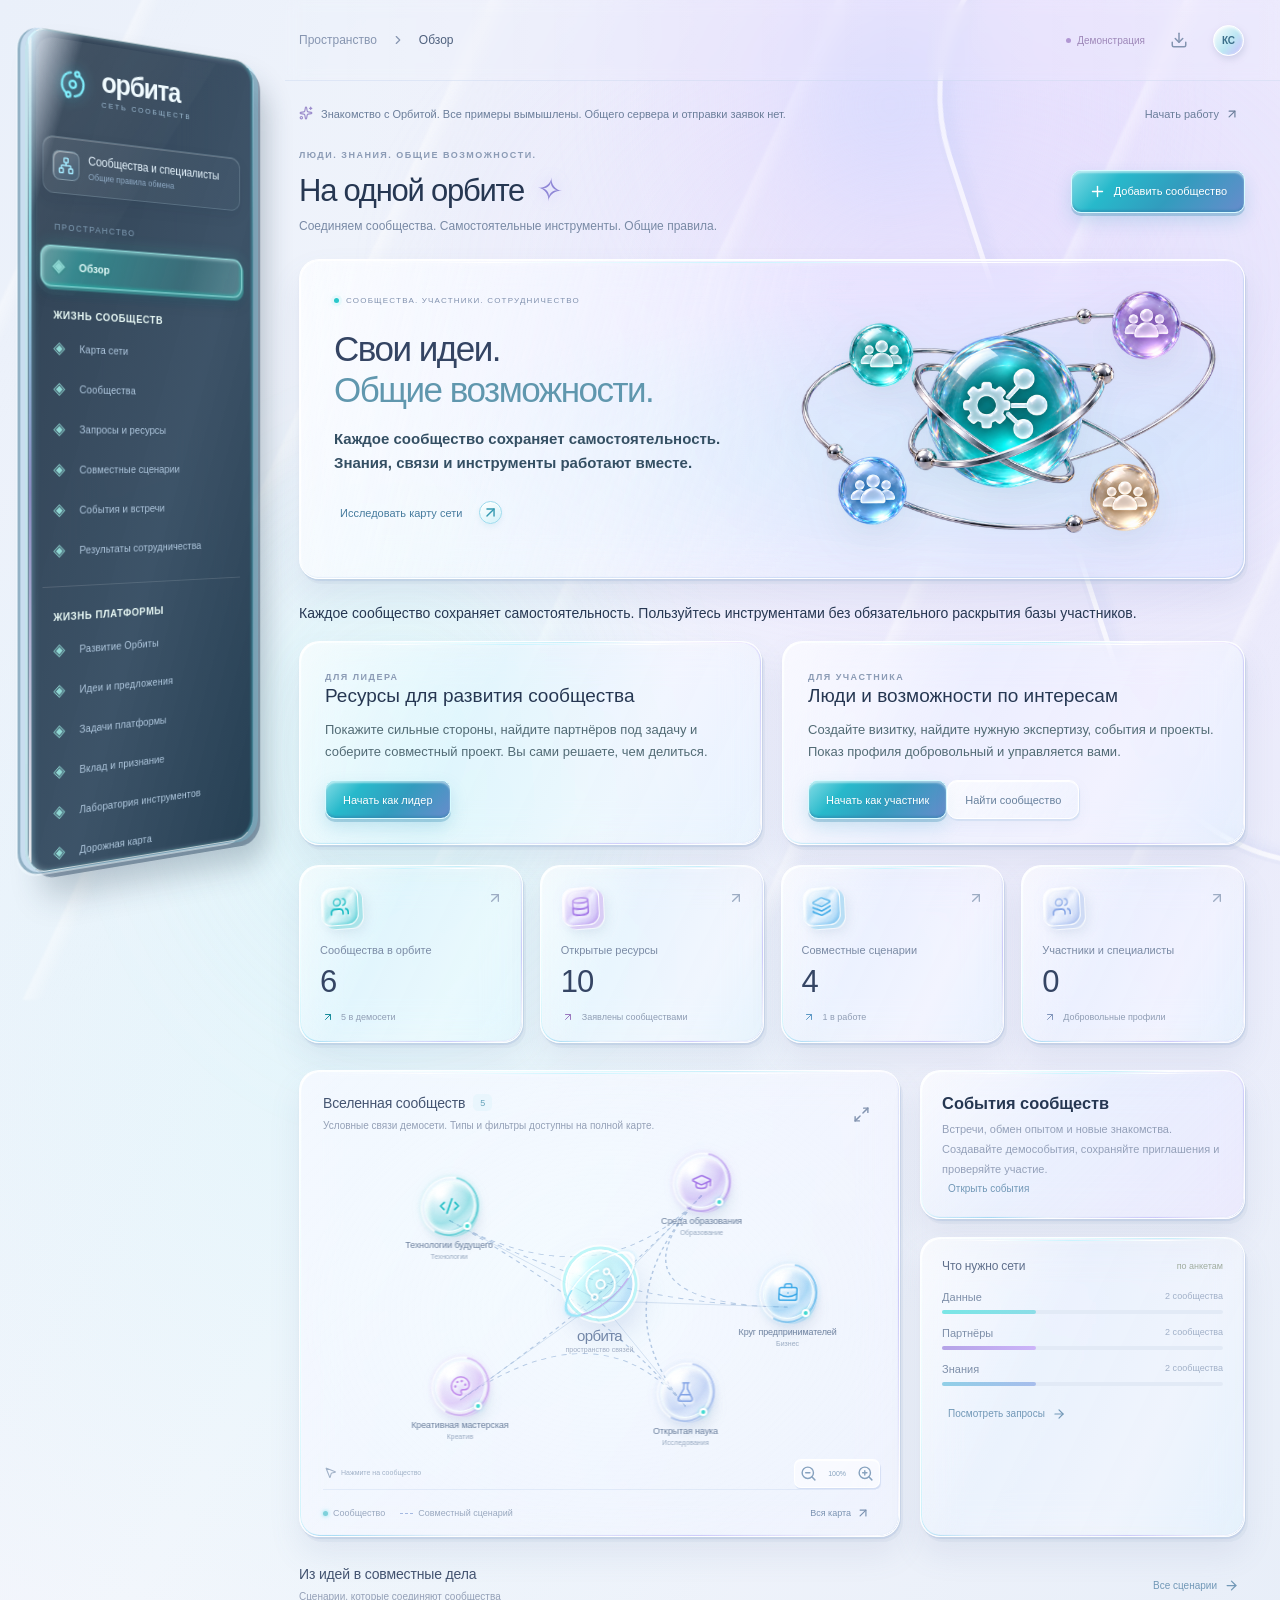
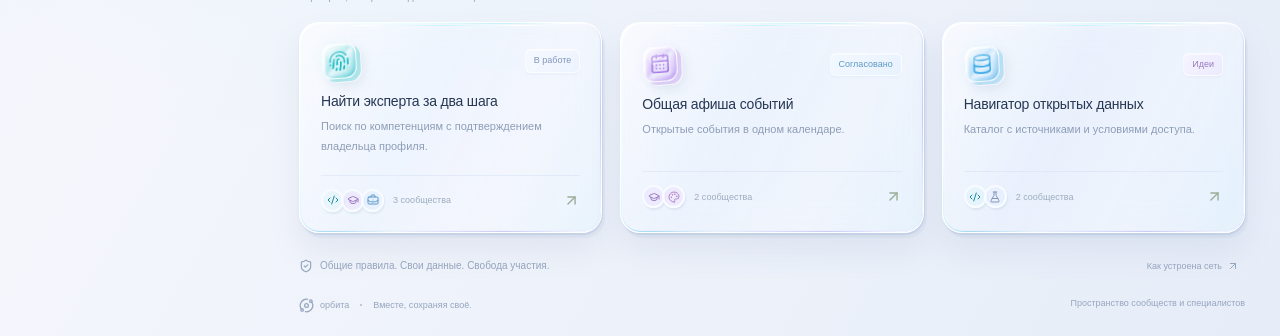
==== commit cc80cc57: "Revise Orbita landing, public navigation and community relationship map" ====
--- a/index.html
+++ b/index.html
@@ -1,4 +1,4 @@
-<!doctype html><html lang="ru"><head><meta charset="utf-8"><meta name="viewport" content="width=device-width,initial-scale=1"><title>Орбита · сообщества и сотрудничество</title><meta name="orbita-release" content="2026-11-09-v2"><style>
+<!doctype html><html lang="ru"><head><meta charset="utf-8"><meta name="viewport" content="width=device-width,initial-scale=1"><title>Орбита · сообщества и сотрудничество</title><meta name="orbita-release" content="2026-11-09-v3"><style>
 :root{--ink:#263e3c;--muted:#87938f;--teal:#278f7b;--line:rgba(91,129,117,.12);--shadow:0 8px 30px #3d72600a,0 1px 2px #22493e05;--font:'Avenir Next','Segoe UI',Arial,sans-serif}
 *{box-sizing:border-box}body{margin:0;background:#f1f5f2;color:var(--ink);font-family:var(--font);font-size:14px;-webkit-font-smoothing:antialiased}button,input,select,textarea{font:inherit}button,a,input,select,textarea{-webkit-tap-highlight-color:transparent}button{cursor:pointer;border:0;background:none;color:inherit}a{color:var(--teal);text-decoration:none}button:disabled{cursor:not-allowed;opacity:.48}button:focus-visible,a:focus-visible,input:focus-visible,select:focus-visible,textarea:focus-visible{outline:3px solid #51b4a5;outline-offset:4px}h1,h2,h3,h4,p{margin:0}button{transition:background .18s,transform .2s,box-shadow .2s}svg{flex-shrink:0}input[type=checkbox]{accent-color:var(--teal);width:17px;height:17px;flex-shrink:0}input::placeholder,textarea::placeholder{color:#9aa8a2}::selection{background:#c3e9db}.app-shell{min-height:100vh;overflow-x:clip;position:relative}.ambient{position:fixed;border-radius:50%;pointer-events:none;z-index:-1;filter:blur(60px)}.ambient-one{width:550px;height:500px;background:#dcece2;top:-240px;right:10%}.ambient-two{width:350px;height:600px;background:#e7e4ef;left:150px;top:300px;opacity:.55}
 .sidebar{position:fixed;left:22px;top:22px;bottom:22px;width:238px;border-radius:25px;background:linear-gradient(155deg,#243f38 0%,#1e3430 50%,#223b35 100%);box-shadow:6px 10px 4px #18392f0d,15px 21px 45px #1d3b3533,inset 1px 1px 1px #adc9bd45,inset -1px -1px 1px #101f1d88;color:#c7d5cf;z-index:30;display:flex;flex-direction:column;padding:28px 16px 15px;transform:perspective(1600px) rotateY(4deg);transform-origin:left center}.sidebar:before{content:'';position:absolute;top:19px;bottom:19px;left:-7px;width:8px;border-radius:8px 0 0 8px;background:linear-gradient(90deg,#66807590,#2d4a40);z-index:-1}.brand{display:flex;align-items:center;gap:11px;padding-left:12px;text-align:left;color:#f3faf5;font-size:29px;font-weight:600;letter-spacing:-1px}.brand-mark{width:43px;height:43px;display:grid;place-items:center;color:#b7dfc8;transform:rotate(-20deg)}.brand-caption{display:block;font-size:8px;letter-spacing:2.25px;font-weight:400;color:#9eb7aa;margin-top:2px}.workspace-switch{display:flex;gap:10px;align-items:center;background:#e8fff008;border:1px solid #d7f3e412;border-radius:12px;padding:13px 10px;margin:32px 0 29px}.workspace-symbol{width:30px;height:30px;background:#dff6e711;border-radius:8px;display:grid;place-items:center}.workspace-switch b{font-size:11px;font-weight:500;display:block;color:#e0eae3}.workspace-switch small{font-size:8px;color:#819d8e;display:block;margin-top:4px}.nav-label{color:#738f7f;font-size:8px;letter-spacing:1.6px;margin:0 13px 12px}.nav-item{display:flex;align-items:center;gap:11px;width:100%;text-align:left;padding:13px 13px;margin:4px 0;border-radius:11px;color:#9cb6a9;font-size:11px;position:relative}.nav-item:hover{background:#ffffff08;color:#dfece6}.nav-item.active{color:#244638;background:linear-gradient(110deg,#d4e5d0,#b5d4bd);box-shadow:0 5px 15px #061d2220,inset 0 1px 0 #ffffff9c;font-weight:600}.nav-count{margin-left:auto;background:#ffffff18;border-radius:5px;padding:1px 6px;font-size:10px}.active-dot{width:5px;height:5px;background:#2e7461;position:absolute;right:15px;border-radius:50%}.nav-separated{margin-top:22px}.sidebar-bottom{margin-top:auto;padding-top:28px}.sidebar-mission{position:relative;background:linear-gradient(125deg,#b6d5b412,#89ad9410);border:1px solid #a7ceb925;border-radius:15px;padding:18px 14px 15px;overflow:hidden}.mini-orbit{position:absolute;right:15px;top:17px;color:#a0bba3}.sidebar-mission>small{display:block;font-size:7px;letter-spacing:1.5px;color:#93b49e}.sidebar-mission>b{font-size:22px;color:#deeadc;display:block;margin:10px 0 5px;font-weight:500;letter-spacing:-.8px}.sidebar-mission p{font-size:10px;line-height:1.8;color:#90ac99}.sidebar-mission>span{font-size:8px;color:#849d8c;display:block;margin-top:7px}.side-progress{height:3px;border-radius:10px;background:#c5e8c519;margin-top:16px;overflow:hidden}.side-progress i{background:#b5d8ae;height:100%;display:block;border-radius:10px}.sidebar-role{display:flex;align-items:center;gap:9px;width:100%;text-align:left;margin-top:16px;padding:0 2px}.role-avatar{width:33px;height:33px;background:#c7dbce13;display:grid;place-items:center;border:1px solid #daf2de1c;border-radius:50%;color:#a2c0ab}.sidebar-role b{display:block;font-size:10px;color:#d0ded4;font-weight:500}.sidebar-role small{display:block;font-size:8px;color:#769682;margin-top:4px}.sidebar-role>svg{margin-left:auto;color:#769682}
@@ -70,11 +70,11 @@
 @media(min-width:1051px) and (max-width:1250px){.sidebar{width:242px}.main-wrap{margin-left:250px}}
 @media(min-width:801px) and (max-width:1050px){.sidebar{width:225px}.main-wrap{margin-left:230px}}
 @media(max-width:800px){.sidebar{transform:translateX(-280px)}.sidebar.sidebar-open{transform:translateX(0)}}
-</style><style>.ob-nav-label{font-size:8px;letter-spacing:1.5px;color:#c3e0df;margin:19px 13px 7px}.ob-nav .nav-item{font-size:11px;min-height:34px;padding:9px 12px;margin:2px 0}.ob-nav-dot{font-size:17px;color:#90d9d4;min-width:18px}.sidebar{overflow-y:auto}.sidebar-bottom{margin-top:20px}.sidebar-mission{display:none}.ob-page h1{font-size:32px}.ob-grid{display:grid;grid-template-columns:repeat(2,minmax(0,1fr));gap:20px;margin:20px 0}.ob-card{padding:25px;min-width:0}.ob-card h3{font-size:19px;margin-bottom:12px;font-weight:500}.ob-card p{font-size:13px;line-height:1.75;color:#526b75;margin-bottom:16px}.ob-card label{display:block;font-size:14px}.ob-card textarea{display:block;width:100%;min-height:90px;margin:12px 0}.ob-note{font-size:12px;color:#596f7a;line-height:1.75;margin:18px 0}.hero p{font-size:14px!important;color:#3f626d!important;font-weight:500;line-height:1.7!important}.ob-orbit-art{width:45%;height:100%;position:absolute;right:0;top:0;display:grid;place-items:center;pointer-events:none}.ob-orbit-art img{width:100%;height:auto;max-height:330px;object-fit:contain;filter:drop-shadow(0 25px 20px #52758130)}.ob-legend{display:flex;gap:9px;flex-wrap:wrap;padding:12px 0;color:#476674;font-size:12px}.ob-legend span{padding:7px 10px;background:#fff9;border:1px solid white;border-radius:15px}.ob-scenarios .ob-grid{grid-template-columns:repeat(3,minmax(0,1fr))}.ob-scenarios button,.ob-page button{min-height:40px}.ob-page input,.ob-page select,.ob-page textarea{font-size:14px}.ob-form{max-width:850px;margin:auto}.ob-form label{display:block;margin:15px 0}.ob-form input:not([type=checkbox]):not([type=radio]),.ob-form select,.ob-form textarea{width:100%}.ob-form fieldset{border:0;margin:20px 0;padding:0}.ob-form legend{font-weight:600;margin-bottom:10px}.ob-form button{margin:4px}.ob-form input[type=checkbox],.ob-form input[type=radio]{width:18px;height:18px;margin-right:8px}.ob-form .glass{padding:26px}.ob-kpis{display:grid;grid-template-columns:repeat(4,1fr);gap:14px;margin:20px 0}.ob-kpis>div{padding:20px}.ob-kpis strong{display:block;font-size:32px;font-weight:500}.ob-kpis span{font-size:12px;color:#526b75}.ob-scenario-art{height:100px;border-radius:15px;background:linear-gradient(135deg,#9de1de,#dad2fb);display:flex;align-items:center;justify-content:center;font-size:36px;color:#387e91}.ob-tabs{display:flex;gap:8px;flex-wrap:wrap;margin:20px 0}.ob-tabs button[aria-pressed=true]{background:#d3eeec;color:#255d64}.ob-form small,.ob-form .muted{color:#617887}.ob-page a{color:#236a82}.ob-page [role=alert]{color:#a23c34;padding:12px;background:#fff0ed;border-radius:10px}.ob-nav .nav-separated{margin:0;border:0}.ob-page .secondary{white-space:normal}.hero-art{display:none}
+</style><style>.ob-nav-label{font-size:8px;letter-spacing:1.5px;color:#c3e0df;margin:19px 13px 7px}.ob-nav .nav-item{font-size:11px;min-height:34px;padding:9px 12px;margin:2px 0}.ob-nav-dot{font-size:17px;color:#90d9d4;min-width:18px}.sidebar{overflow-y:auto}.sidebar-bottom{margin-top:20px}.sidebar-mission{display:none}.ob-page h1{font-size:32px}.ob-grid{display:grid;grid-template-columns:repeat(2,minmax(0,1fr));gap:20px;margin:20px 0}.ob-card{padding:25px;min-width:0}.ob-card h3{font-size:19px;margin-bottom:12px;font-weight:500}.ob-card p{font-size:13px;line-height:1.75;color:#526b75;margin-bottom:16px}.ob-card label{display:block;font-size:14px}.ob-card textarea{display:block;width:100%;min-height:90px;margin:12px 0}.ob-note{font-size:12px;color:#596f7a;line-height:1.75;margin:18px 0}.hero p{font-size:15px!important;color:#344f63!important;font-weight:600;line-height:1.65!important}.ob-orbit-art{width:50%;height:100%;position:absolute;right:0;top:0;display:grid;place-items:center;pointer-events:none}.ob-orbit-art img{width:100%;height:auto;max-height:340px;object-fit:contain;filter:drop-shadow(0 16px 18px #52758118)}.ob-legend{display:flex;gap:9px;flex-wrap:wrap;padding:12px 0;color:#476674;font-size:12px}.ob-legend span{padding:7px 10px;background:#fff9;border:1px solid white;border-radius:15px}.ob-scenarios .ob-grid{grid-template-columns:repeat(3,minmax(0,1fr))}.ob-scenarios button,.ob-page button{min-height:40px}.ob-page input,.ob-page select,.ob-page textarea{font-size:14px}.ob-form{max-width:850px;margin:auto}.ob-form label{display:block;margin:15px 0}.ob-form input:not([type=checkbox]):not([type=radio]),.ob-form select,.ob-form textarea{width:100%}.ob-form fieldset{border:0;margin:20px 0;padding:0}.ob-form legend{font-weight:600;margin-bottom:10px}.ob-form button{margin:4px}.ob-form input[type=checkbox],.ob-form input[type=radio]{width:18px;height:18px;margin-right:8px}.ob-form .glass{padding:26px}.ob-kpis{display:grid;grid-template-columns:repeat(4,1fr);gap:14px;margin:20px 0}.ob-kpis>div{padding:20px}.ob-kpis strong{display:block;font-size:32px;font-weight:500}.ob-kpis span{font-size:12px;color:#526b75}.ob-scenario-art{height:100px;border-radius:15px;background:linear-gradient(135deg,#9de1de,#dad2fb);display:flex;align-items:center;justify-content:center;font-size:36px;color:#387e91}.ob-tabs{display:flex;gap:8px;flex-wrap:wrap;margin:20px 0}.ob-tabs button[aria-pressed=true]{background:#d3eeec;color:#255d64}.ob-form small,.ob-form .muted{color:#617887}.ob-page a{color:#236a82}.ob-page [role=alert]{color:#a23c34;padding:12px;background:#fff0ed;border-radius:10px}.ob-nav .nav-separated{margin:0;border:0}.ob-page .secondary{white-space:normal}.hero-art{display:none}
 @media(max-width:1000px){.ob-scenarios .ob-grid{grid-template-columns:repeat(2,minmax(0,1fr))}.ob-kpis{grid-template-columns:repeat(2,1fr)}}
 @media(max-width:600px){.ob-grid,.ob-scenarios .ob-grid{grid-template-columns:1fr}.ob-card{padding:20px}.ob-page h1{font-size:26px}.ob-kpis{gap:9px}.ob-kpis>div{padding:14px}.ob-orbit-art{opacity:.25;width:55%}.hero-copy{position:relative;z-index:1;max-width:95%!important}.ob-form .glass{padding:18px}.ob-page .page-heading{display:block}.ob-page .primary{margin-top:10px}}
 
-@media(max-width:600px){.ob-orbit-art{position:relative;width:100%;height:180px;opacity:1;margin-top:12px}.ob-orbit-art img{height:180px;width:100%;object-fit:contain}.hero{height:auto;min-height:0;display:flex;flex-direction:column}.hero-copy{max-width:100%!important}}
+@media(max-width:600px){.ob-orbit-art{position:relative;width:100%;height:auto;opacity:1;margin:12px 0 18px}.ob-orbit-art img{height:auto;max-height:260px;width:100%;object-fit:contain}.hero{height:auto;min-height:0;display:flex;flex-direction:column}.hero-copy{max-width:100%!important}}
 </style></head><body><div id="root"></div><script>(()=>{var Qg=Object.create;var In=Object.defineProperty;var Kg=Object.getOwnPropertyDescriptor;var Jg=Object.getOwnPropertyNames;var Wg=Object.getPrototypeOf,$g=Object.prototype.hasOwnProperty;var Ba=(e,a)=>()=>(a||e((a={exports:{}}).exports,a),a.exports),eL=(e,a)=>{for(var t in a)In(e,t,{get:a[t],enumerable:!0})},aL=(e,a,t,l)=>{if(a&&typeof a=="object"||typeof a=="function")for(let u of Jg(a))!$g.call(e,u)&&u!==t&&In(e,u,{get:()=>a[u],enumerable:!(l=Kg(a,u))||l.enumerable});return e};var ka=(e,a,t)=>(t=e!=null?Qg(Wg(e)):{},aL(a||!e||!e.__esModule?In(t,"default",{value:e,enumerable:!0}):t,e));var Rf=Ba(F=>{"use strict";var An=Symbol.for("react.transitional.element"),tL=Symbol.for("react.portal"),lL=Symbol.for("react.fragment"),uL=Symbol.for("react.strict_mode"),oL=Symbol.for("react.profiler"),sL=Symbol.for("react.consumer"),dL=Symbol.for("react.context"),nL=Symbol.for("react.forward_ref"),rL=Symbol.for("react.suspense"),iL=Symbol.for("react.memo"),Mf=Symbol.for("react.lazy"),fL=Symbol.for("react.activity"),If=Symbol.iterator;function cL(e){return e===null||typeof e!="object"?null:(e=If&&e[If]||e["@@iterator"],typeof e=="function"?e:null)}var Tf={isMounted:function(){return!1},enqueueForceUpdate:function(){},enqueueReplaceState:function(){},enqueueSetState:function(){}},wf=Object.assign,Df={};function Yl(e,a,t){this.props=e,this.context=a,this.refs=Df,this.updater=t||Tf}Yl.prototype.isReactComponent={};Yl.prototype.setState=function(e,a){if(typeof e!="object"&&typeof e!="function"&&e!=null)throw Error("takes an object of state variables to update or a function which returns an object of state variables.");this.updater.enqueueSetState(this,e,a,"setState")};Yl.prototype.forceUpdate=function(e){this.updater.enqueueForceUpdate(this,e,"forceUpdate")};function _f(){}_f.prototype=Yl.prototype;function Mn(e,a,t){this.props=e,this.context=a,this.refs=Df,this.updater=t||Tf}var Tn=Mn.prototype=new _f;Tn.constructor=Mn;wf(Tn,Yl.prototype);Tn.isPureReactComponent=!0;var bf=Array.isArray;function kn(){}var se={H:null,A:null,T:null,S:null},Bf=Object.prototype.hasOwnProperty;function wn(e,a,t){var l=t.ref;return{$$typeof:An,type:e,key:a,ref:l!==void 0?l:null,props:t}}function mL(e,a){return wn(e.type,a,e.props)}function Dn(e){return typeof e=="object"&&e!==null&&e.$$typeof===An}function pL(e){var a={"=":"=0",":":"=2"};return"$"+e.replace(/[=:]/g,function(t){return a[t]})}var kf=/\/+/g;function bn(e,a){return typeof e=="object"&&e!==null&&e.key!=null?pL(""+e.key):a.toString(36)}function hL(e){switch(e.status){case"fulfilled":return e.value;case"rejected":throw e.reason;default:switch(typeof e.status=="string"?e.then(kn,kn):(e.status="pending",e.then(function(a){e.status==="pending"&&(e.status="fulfilled",e.value=a)},function(a){e.status==="pending"&&(e.status="rejected",e.reason=a)})),e.status){case"fulfilled":return e.value;case"rejected":throw e.reason}}throw e}function Zl(e,a,t,l,u){var o=typeof e;(o==="undefined"||o==="boolean")&&(e=null);var s=!1;if(e===null)s=!0;else switch(o){case"bigint":case"string":case"number":s=!0;break;case"object":switch(e.$$typeof){case An:case tL:s=!0;break;case Mf:return s=e._init,Zl(s(e._payload),a,t,l,u)}}if(s)return u=u(e),s=l===""?"."+bn(e,0):l,bf(u)?(t="",s!=null&&(t=s.replace(kf,"$&/")+"/"),Zl(u,a,t,"",function(i){return i})):u!=null&&(Dn(u)&&(u=mL(u,t+(u.key==null||e&&e.key===u.key?"":(""+u.key).replace(kf,"$&/")+"/")+s)),a.push(u)),1;s=0;var n=l===""?".":l+":";if(bf(e))for(var r=0;r<e.length;r++)l=e[r],o=n+bn(l,r),s+=Zl(l,a,t,o,u);else if(r=cL(e),typeof r=="function")for(e=r.call(e),r=0;!(l=e.next()).done;)l=l.value,o=n+bn(l,r++),s+=Zl(l,a,t,o,u);else if(o==="object"){if(typeof e.then=="function")return Zl(hL(e),a,t,l,u);throw a=String(e),Error("Objects are not valid as a React child (found: "+(a==="[object Object]"?"object with keys {"+Object.keys(e).join(", ")+"}":a)+"). If you meant to render a collection of children, use an array instead.")}return s}function _s(e,a,t){if(e==null)return e;var l=[],u=0;return Zl(e,l,"","",function(o){return a.call(t,o,u++)}),l}function gL(e){if(e._status===-1){var a=e._result;a=a(),a.then(function(t){(e._status===0||e._status===-1)&&(e._status=1,e._result=t)},function(t){(e._status===0||e._status===-1)&&(e._status=2,e._result=t)}),e._status===-1&&(e._status=0,e._result=a)}if(e._status===1)return e._result.default;throw e._result}var Af=typeof reportError=="function"?reportError:function(e){if(typeof window=="object"&&typeof window.ErrorEvent=="function"){var a=new window.ErrorEvent("error",{bubbles:!0,cancelable:!0,message:typeof e=="object"&&e!==null&&typeof e.message=="string"?String(e.message):String(e),error:e});if(!window.dispatchEvent(a))return}else if(typeof process=="object"&&typeof process.emit=="function"){process.emit("uncaughtException",e);return}console.error(e)},LL={map:_s,forEach:function(e,a,t){_s(e,function(){a.apply(this,arguments)},t)},count:function(e){var a=0;return _s(e,function(){a++}),a},toArray:function(e){return _s(e,function(a){return a})||[]},only:function(e){if(!Dn(e))throw Error("React.Children.only expected to receive a single React element child.");return e}};F.Activity=fL;F.Children=LL;F.Component=Yl;F.Fragment=lL;F.Profiler=oL;F.PureComponent=Mn;F.StrictMode=uL;F.Suspense=rL;F.__CLIENT_INTERNALS_DO_NOT_USE_OR_WARN_USERS_THEY_CANNOT_UPGRADE=se;F.__COMPILER_RUNTIME={__proto__:null,c:function(e){return se.H.useMemoCache(e)}};F.cache=function(e){return function(){return e.apply(null,arguments)}};F.cacheSignal=function(){return null};F.cloneElement=function(e,a,t){if(e==null)throw Error("The argument must be a React element, but you passed "+e+".");var l=wf({},e.props),u=e.key;if(a!=null)for(o in a.key!==void 0&&(u=""+a.key),a)!Bf.call(a,o)||o==="key"||o==="__self"||o==="__source"||o==="ref"&&a.ref===void 0||(l[o]=a[o]);var o=arguments.length-2;if(o===1)l.children=t;else if(1<o){for(var s=Array(o),n=0;n<o;n++)s[n]=arguments[n+2];l.children=s}return wn(e.type,u,l)};F.createContext=function(e){return e={$$typeof:dL,_currentValue:e,_currentValue2:e,_threadCount:0,Provider:null,Consumer:null},e.Provider=e,e.Consumer={$$typeof:sL,_context:e},e};F.createElement=function(e,a,t){var l,u={},o=null;if(a!=null)for(l in a.key!==void 0&&(o=""+a.key),a)Bf.call(a,l)&&l!=="key"&&l!=="__self"&&l!=="__source"&&(u[l]=a[l]);var s=arguments.length-2;if(s===1)u.children=t;else if(1<s){for(var n=Array(s),r=0;r<s;r++)n[r]=arguments[r+2];u.children=n}if(e&&e.defaultProps)for(l in s=e.defaultProps,s)u[l]===void 0&&(u[l]=s[l]);return wn(e,o,u)};F.createRef=function(){return{current:null}};F.forwardRef=function(e){return{$$typeof:nL,render:e}};F.isValidElement=Dn;F.lazy=function(e){return{$$typeof:Mf,_payload:{_status:-1,_result:e},_init:gL}};F.memo=function(e,a){return{$$typeof:iL,type:e,compare:a===void 0?null:a}};F.startTransition=function(e){var a=se.T,t={};se.T=t;try{var l=e(),u=se.S;u!==null&&u(t,l),typeof l=="object"&&l!==null&&typeof l.then=="function"&&l.then(kn,Af)}catch(o){Af(o)}finally{a!==null&&t.types!==null&&(a.types=t.types),se.T=a}};F.unstable_useCacheRefresh=function(){return se.H.useCacheRefresh()};F.use=function(e){return se.H.use(e)};F.useActionState=function(e,a,t){return se.H.useActionState(e,a,t)};F.useCallback=function(e,a){return se.H.useCallback(e,a)};F.useContext=function(e){return se.H.useContext(e)};F.useDebugValue=function(){};F.useDeferredValue=function(e,a){return se.H.useDeferredValue(e,a)};F.useEffect=function(e,a){return se.H.useEffect(e,a)};F.useEffectEvent=function(e){return se.H.useEffectEvent(e)};F.useId=function(){return se.H.useId()};F.useImperativeHandle=function(e,a,t){return se.H.useImperativeHandle(e,a,t)};F.useInsertionEffect=function(e,a){return se.H.useInsertionEffect(e,a)};F.useLayoutEffect=function(e,a){return se.H.useLayoutEffect(e,a)};F.useMemo=function(e,a){return se.H.useMemo(e,a)};F.useOptimistic=function(e,a){return se.H.useOptimistic(e,a)};F.useReducer=function(e,a,t){return se.H.useReducer(e,a,t)};F.useRef=function(e){return se.H.useRef(e)};F.useState=function(e){return se.H.useState(e)};F.useSyncExternalStore=function(e,a,t){return se.H.useSyncExternalStore(e,a,t)};F.useTransition=function(){return se.H.useTransition()};F.version="19.2.6"});var Xa=Ba((hC,Of)=>{"use strict";Of.exports=Rf()});var Vf=Ba(ie=>{"use strict";function On(e,a){var t=e.length;e.push(a);e:for(;0<t;){var l=t-1>>>1,u=e[l];if(0<Bs(u,a))e[l]=a,e[t]=u,t=l;else break e}}function Ra(e){return e.length===0?null:e[0]}function Os(e){if(e.length===0)return null;var a=e[0],t=e.pop();if(t!==a){e[0]=t;e:for(var l=0,u=e.length,o=u>>>1;l<o;){var s=2*(l+1)-1,n=e[s],r=s+1,i=e[r];if(0>Bs(n,t))r<u&&0>Bs(i,n)?(e[l]=i,e[r]=t,l=r):(e[l]=n,e[s]=t,l=s);else if(r<u&&0>Bs(i,t))e[l]=i,e[r]=t,l=r;else break e}}return a}function Bs(e,a){var t=e.sortIndex-a.sortIndex;return t!==0?t:e.id-a.id}ie.unstable_now=void 0;typeof performance=="object"&&typeof performance.now=="function"?(zf=performance,ie.unstable_now=function(){return zf.now()}):(_n=Date,Nf=_n.now(),ie.unstable_now=function(){return _n.now()-Nf});var zf,_n,Nf,ja=[],yt=[],xL=1,da=null,Be=3,zn=!1,ao=!1,to=!1,Nn=!1,qf=typeof setTimeout=="function"?setTimeout:null,Hf=typeof clearTimeout=="function"?clearTimeout:null,Ef=typeof setImmediate<"u"?setImmediate:null;function Rs(e){for(var a=Ra(yt);a!==null;){if(a.callback===null)Os(yt);else if(a.startTime<=e)Os(yt),a.sortIndex=a.expirationTime,On(ja,a);else break;a=Ra(yt)}}function En(e){if(to=!1,Rs(e),!ao)if(Ra(ja)!==null)ao=!0,Kl||(Kl=!0,Ql());else{var a=Ra(yt);a!==null&&Un(En,a.startTime-e)}}var Kl=!1,lo=-1,Ff=5,Gf=-1;function Pf(){return Nn?!0:!(ie.unstable_now()-Gf<Ff)}function Bn(){if(Nn=!1,Kl){var e=ie.unstable_now();Gf=e;var a=!0;try{e:{ao=!1,to&&(to=!1,Hf(lo),lo=-1),zn=!0;var t=Be;try{a:{for(Rs(e),da=Ra(ja);da!==null&&!(da.expirationTime>e&&Pf());){var l=da.callback;if(typeof l=="function"){da.callback=null,Be=da.priorityLevel;var u=l(da.expirationTime<=e);if(e=ie.unstable_now(),typeof u=="function"){da.callback=u,Rs(e),a=!0;break a}da===Ra(ja)&&Os(ja),Rs(e)}else Os(ja);da=Ra(ja)}if(da!==null)a=!0;else{var o=Ra(yt);o!==null&&Un(En,o.startTime-e),a=!1}}break e}finally{da=null,Be=t,zn=!1}a=void 0}}finally{a?Ql():Kl=!1}}}var Ql;typeof Ef=="function"?Ql=function(){Ef(Bn)}:typeof MessageChannel<"u"?(Rn=new MessageChannel,Uf=Rn.port2,Rn.port1.onmessage=Bn,Ql=function(){Uf.postMessage(null)}):Ql=function(){qf(Bn,0)};var Rn,Uf;function Un(e,a){lo=qf(function(){e(ie.unstable_now())},a)}ie.unstable_IdlePriority=5;ie.unstable_ImmediatePriority=1;ie.unstable_LowPriority=4;ie.unstable_NormalPriority=3;ie.unstable_Profiling=null;ie.unstable_UserBlockingPriority=2;ie.unstable_cancelCallback=function(e){e.callback=null};ie.unstable_forceFrameRate=function(e){0>e||125<e?console.error("forceFrameRate takes a positive int between 0 and 125, forcing frame rates higher than 125 fps is not supported"):Ff=0<e?Math.floor(1e3/e):5};ie.unstable_getCurrentPriorityLevel=function(){return Be};ie.unstable_next=function(e){switch(Be){case 1:case 2:case 3:var a=3;break;default:a=Be}var t=Be;Be=a;try{return e()}finally{Be=t}};ie.unstable_requestPaint=function(){Nn=!0};ie.unstable_runWithPriority=function(e,a){switch(e){case 1:case 2:case 3:case 4:case 5:break;default:e=3}var t=Be;Be=e;try{return a()}finally{Be=t}};ie.unstable_scheduleCallback=function(e,a,t){var l=ie.unstable_now();switch(typeof t=="object"&&t!==null?(t=t.delay,t=typeof t=="number"&&0<t?l+t:l):t=l,e){case 1:var u=-1;break;case 2:u=250;break;case 5:u=1073741823;break;case 4:u=1e4;break;default:u=5e3}return u=t+u,e={id:xL++,callback:a,priorityLevel:e,startTime:t,expirationTime:u,sortIndex:-1},t>l?(e.sortIndex=t,On(yt,e),Ra(ja)===null&&e===Ra(yt)&&(to?(Hf(lo),lo=-1):to=!0,Un(En,t-l))):(e.sortIndex=u,On(ja,e),ao||zn||(ao=!0,Kl||(Kl=!0,Ql()))),e};ie.unstable_shouldYield=Pf;ie.unstable_wrapCallback=function(e){var a=Be;return function(){var t=Be;Be=a;try{return e.apply(this,arguments)}finally{Be=t}}}});var jf=Ba((LC,Xf)=>{"use strict";Xf.exports=Vf()});var Yf=Ba(Ne=>{"use strict";var yL=Xa();function Zf(e){var a="https://react.dev/errors/"+e;if(1<arguments.length){a+="?args[]="+encodeURIComponent(arguments[1]);for(var t=2;t<arguments.length;t++)a+="&args[]="+encodeURIComponent(arguments[t])}return"Minified React error #"+e+"; visit "+a+" for the full message or use the non-minified dev environment for full errors and additional helpful warnings."}function St(){}var ze={d:{f:St,r:function(){throw Error(Zf(522))},D:St,C:St,L:St,m:St,X:St,S:St,M:St},p:0,findDOMNode:null},SL=Symbol.for("react.portal");function vL(e,a,t){var l=3<arguments.length&&arguments[3]!==void 0?arguments[3]:null;return{$$typeof:SL,key:l==null?null:""+l,children:e,containerInfo:a,implementation:t}}var uo=yL.__CLIENT_INTERNALS_DO_NOT_USE_OR_WARN_USERS_THEY_CANNOT_UPGRADE;function zs(e,a){if(e==="font")return"";if(typeof a=="string")return a==="use-credentials"?a:""}Ne.__DOM_INTERNALS_DO_NOT_USE_OR_WARN_USERS_THEY_CANNOT_UPGRADE=ze;Ne.createPortal=function(e,a){var t=2<arguments.length&&arguments[2]!==void 0?arguments[2]:null;if(!a||a.nodeType!==1&&a.nodeType!==9&&a.nodeType!==11)throw Error(Zf(299));return vL(e,a,null,t)};Ne.flushSync=function(e){var a=uo.T,t=ze.p;try{if(uo.T=null,ze.p=2,e)return e()}finally{uo.T=a,ze.p=t,ze.d.f()}};Ne.preconnect=function(e,a){typeof e=="string"&&(a?(a=a.crossOrigin,a=typeof a=="string"?a==="use-credentials"?a:"":void 0):a=null,ze.d.C(e,a))};Ne.prefetchDNS=function(e){typeof e=="string"&&ze.d.D(e)};Ne.preinit=function(e,a){if(typeof e=="string"&&a&&typeof a.as=="string"){var t=a.as,l=zs(t,a.crossOrigin),u=typeof a.integrity=="string"?a.integrity:void 0,o=typeof a.fetchPriority=="string"?a.fetchPriority:void 0;t==="style"?ze.d.S(e,typeof a.precedence=="string"?a.precedence:void 0,{crossOrigin:l,integrity:u,fetchPriority:o}):t==="script"&&ze.d.X(e,{crossOrigin:l,integrity:u,fetchPriority:o,nonce:typeof a.nonce=="string"?a.nonce:void 0})}};Ne.preinitModule=function(e,a){if(typeof e=="string")if(typeof a=="object"&&a!==null){if(a.as==null||a.as==="script"){var t=zs(a.as,a.crossOrigin);ze.d.M(e,{crossOrigin:t,integrity:typeof a.integrity=="string"?a.integrity:void 0,nonce:typeof a.nonce=="string"?a.nonce:void 0})}}else a==null&&ze.d.M(e)};Ne.preload=function(e,a){if(typeof e=="string"&&typeof a=="object"&&a!==null&&typeof a.as=="string"){var t=a.as,l=zs(t,a.crossOrigin);ze.d.L(e,t,{crossOrigin:l,integrity:typeof a.integrity=="string"?a.integrity:void 0,nonce:typeof a.nonce=="string"?a.nonce:void 0,type:typeof a.type=="string"?a.type:void 0,fetchPriority:typeof a.fetchPriority=="string"?a.fetchPriority:void 0,referrerPolicy:typeof a.referrerPolicy=="string"?a.referrerPolicy:void 0,imageSrcSet:typeof a.imageSrcSet=="string"?a.imageSrcSet:void 0,imageSizes:typeof a.imageSizes=="string"?a.imageSizes:void 0,media:typeof a.media=="string"?a.media:void 0})}};Ne.preloadModule=function(e,a){if(typeof e=="string")if(a){var t=zs(a.as,a.crossOrigin);ze.d.m(e,{as:typeof a.as=="string"&&a.as!=="script"?a.as:void 0,crossOrigin:t,integrity:typeof a.integrity=="string"?a.integrity:void 0})}else ze.d.m(e)};Ne.requestFormReset=function(e){ze.d.r(e)};Ne.unstable_batchedUpdates=function(e,a){return e(a)};Ne.useFormState=function(e,a,t){return uo.H.useFormState(e,a,t)};Ne.useFormStatus=function(){return uo.H.useHostTransitionStatus()};Ne.version="19.2.6"});var Jf=Ba((yC,Kf)=>{"use strict";function Qf(){if(!(typeof __REACT_DEVTOOLS_GLOBAL_HOOK__>"u"||typeof __REACT_DEVTOOLS_GLOBAL_HOOK__.checkDCE!="function"))try{__REACT_DEVTOOLS_GLOBAL_HOOK__.checkDCE(Qf)}catch(e){console.error(e)}}Qf(),Kf.exports=Yf()});var rg=Ba(sn=>{"use strict";var ve=jf(),Im=Xa(),CL=Jf();function S(e){var a="https://react.dev/errors/"+e;if(1<arguments.length){a+="?args[]="+encodeURIComponent(arguments[1]);for(var t=2;t<arguments.length;t++)a+="&args[]="+encodeURIComponent(arguments[t])}return"Minified React error #"+e+"; visit "+a+" for the full message or use the non-minified dev environment for full errors and additional helpful warnings."}function bm(e){return!(!e||e.nodeType!==1&&e.nodeType!==9&&e.nodeType!==11)}function Xo(e){var a=e,t=e;if(e.alternate)for(;a.return;)a=a.return;else{e=a;do a=e,(a.flags&4098)!==0&&(t=a.return),e=a.return;while(e)}return a.tag===3?t:null}function km(e){if(e.tag===13){var a=e.memoizedState;if(a===null&&(e=e.alternate,e!==null&&(a=e.memoizedState)),a!==null)return a.dehydrated}return null}function Am(e){if(e.tag===31){var a=e.memoizedState;if(a===null&&(e=e.alternate,e!==null&&(a=e.memoizedState)),a!==null)return a.dehydrated}return null}function Wf(e){if(Xo(e)!==e)throw Error(S(188))}function IL(e){var a=e.alternate;if(!a){if(a=Xo(e),a===null)throw Error(S(188));return a!==e?null:e}for(var t=e,l=a;;){var u=t.return;if(u===null)break;var o=u.alternate;if(o===null){if(l=u.return,l!==null){t=l;continue}break}if(u.child===o.child){for(o=u.child;o;){if(o===t)return Wf(u),e;if(o===l)return Wf(u),a;o=o.sibling}throw Error(S(188))}if(t.return!==l.return)t=u,l=o;else{for(var s=!1,n=u.child;n;){if(n===t){s=!0,t=u,l=o;break}if(n===l){s=!0,l=u,t=o;break}n=n.sibling}if(!s){for(n=o.child;n;){if(n===t){s=!0,t=o,l=u;break}if(n===l){s=!0,l=o,t=u;break}n=n.sibling}if(!s)throw Error(S(189))}}if(t.alternate!==l)throw Error(S(190))}if(t.tag!==3)throw Error(S(188));return t.stateNode.current===t?e:a}function Mm(e){var a=e.tag;if(a===5||a===26||a===27||a===6)return e;for(e=e.child;e!==null;){if(a=Mm(e),a!==null)return a;e=e.sibling}return null}var re=Object.assign,bL=Symbol.for("react.element"),Ns=Symbol.for("react.transitional.element"),mo=Symbol.for("react.portal"),tu=Symbol.for("react.fragment"),Tm=Symbol.for("react.strict_mode"),xr=Symbol.for("react.profiler"),wm=Symbol.for("react.consumer"),et=Symbol.for("react.context"),mi=Symbol.for("react.forward_ref"),yr=Symbol.for("react.suspense"),Sr=Symbol.for("react.suspense_list"),pi=Symbol.for("react.memo"),vt=Symbol.for("react.lazy"),vr=Symbol.for("react.activity"),kL=Symbol.for("react.memo_cache_sentinel"),$f=Symbol.iterator;function oo(e){return e===null||typeof e!="object"?null:(e=$f&&e[$f]||e["@@iterator"],typeof e=="function"?e:null)}var AL=Symbol.for("react.client.reference");function Cr(e){if(e==null)return null;if(typeof e=="function")return e.$$typeof===AL?null:e.displayName||e.name||null;if(typeof e=="string")return e;switch(e){case tu:return"Fragment";case xr:return"Profiler";case Tm:return"StrictMode";case yr:return"Suspense";case Sr:return"SuspenseList";case vr:return"Activity"}if(typeof e=="object")switch(e.$$typeof){case mo:return"Portal";case et:return e.displayName||"Context";case wm:return(e._context.displayName||"Context")+".Consumer";case mi:var a=e.render;return e=e.displayName,e||(e=a.displayName||a.name||"",e=e!==""?"ForwardRef("+e+")":"ForwardRef"),e;case pi:return a=e.displayName||null,a!==null?a:Cr(e.type)||"Memo";case vt:a=e._payload,e=e._init;try{return Cr(e(a))}catch{}}return null}var po=Array.isArray,E=Im.__CLIENT_INTERNALS_DO_NOT_USE_OR_WARN_USERS_THEY_CANNOT_UPGRADE,$=CL.__DOM_INTERNALS_DO_NOT_USE_OR_WARN_USERS_THEY_CANNOT_UPGRADE,dl={pending:!1,data:null,method:null,action:null},Ir=[],lu=-1;function Ua(e){return{current:e}}function ke(e){0>lu||(e.current=Ir[lu],Ir[lu]=null,lu--)}function oe(e,a){lu++,Ir[lu]=e.current,e.current=a}var Ea=Ua(null),_o=Ua(null),Bt=Ua(null),hd=Ua(null);function gd(e,a){switch(oe(Bt,a),oe(_o,e),oe(Ea,null),a.nodeType){case 9:case 11:e=(e=a.documentElement)&&(e=e.namespaceURI)?sm(e):0;break;default:if(e=a.tagName,a=a.namespaceURI)a=sm(a),e=Qh(a,e);else switch(e){case"svg":e=1;break;case"math":e=2;break;default:e=0}}ke(Ea),oe(Ea,e)}function vu(){ke(Ea),ke(_o),ke(Bt)}function br(e){e.memoizedState!==null&&oe(hd,e);var a=Ea.current,t=Qh(a,e.type);a!==t&&(oe(_o,e),oe(Ea,t))}function Ld(e){_o.current===e&&(ke(Ea),ke(_o)),hd.current===e&&(ke(hd),Go._currentValue=dl)}var qn,ec;function ll(e){if(qn===void 0)try{throw Error()}catch(t){var a=t.stack.trim().match(/\n( *(at )?)/);qn=a&&a[1]||"",ec=-1<t.stack.indexOf(`
     at`)?" (<anonymous>)":-1<t.stack.indexOf("@")?"@unknown:0:0":""}return`
 `+qn+e+ec}var Hn=!1;function Fn(e,a){if(!e||Hn)return"";Hn=!0;var t=Error.prepareStackTrace;Error.prepareStackTrace=void 0;try{var l={DetermineComponentFrameRoot:function(){try{if(a){var c=function(){throw Error()};if(Object.defineProperty(c.prototype,"props",{set:function(){throw Error()}}),typeof Reflect=="object"&&Reflect.construct){try{Reflect.construct(c,[])}catch(L){var m=L}Reflect.construct(e,[],c)}else{try{c.call()}catch(L){m=L}e.call(c.prototype)}}else{try{throw Error()}catch(L){m=L}(c=e())&&typeof c.catch=="function"&&c.catch(function(){})}}catch(L){if(L&&m&&typeof L.stack=="string")return[L.stack,m.stack]}return[null,null]}};l.DetermineComponentFrameRoot.displayName="DetermineComponentFrameRoot";var u=Object.getOwnPropertyDescriptor(l.DetermineComponentFrameRoot,"name");u&&u.configurable&&Object.defineProperty(l.DetermineComponentFrameRoot,"name",{value:"DetermineComponentFrameRoot"});var o=l.DetermineComponentFrameRoot(),s=o[0],n=o[1];if(s&&n){var r=s.split(`
@@ -83,7 +83,7 @@
 `+r[l].replace(" at new "," at ");return e.displayName&&h.includes("<anonymous>")&&(h=h.replace("<anonymous>",e.displayName)),h}while(1<=l&&0<=u);break}}}finally{Hn=!1,Error.prepareStackTrace=t}return(t=e?e.displayName||e.name:"")?ll(t):""}function ML(e,a){switch(e.tag){case 26:case 27:case 5:return ll(e.type);case 16:return ll("Lazy");case 13:return e.child!==a&&a!==null?ll("Suspense Fallback"):ll("Suspense");case 19:return ll("SuspenseList");case 0:case 15:return Fn(e.type,!1);case 11:return Fn(e.type.render,!1);case 1:return Fn(e.type,!0);case 31:return ll("Activity");default:return""}}function ac(e){try{var a="",t=null;do a+=ML(e,t),t=e,e=e.return;while(e);return a}catch(l){return`
 Error generating stack: `+l.message+`
 `+l.stack}}var kr=Object.prototype.hasOwnProperty,hi=ve.unstable_scheduleCallback,Gn=ve.unstable_cancelCallback,TL=ve.unstable_shouldYield,wL=ve.unstable_requestPaint,$e=ve.unstable_now,DL=ve.unstable_getCurrentPriorityLevel,Dm=ve.unstable_ImmediatePriority,_m=ve.unstable_UserBlockingPriority,xd=ve.unstable_NormalPriority,_L=ve.unstable_LowPriority,Bm=ve.unstable_IdlePriority,BL=ve.log,RL=ve.unstable_setDisableYieldValue,jo=null,ea=null;function Mt(e){if(typeof BL=="function"&&RL(e),ea&&typeof ea.setStrictMode=="function")try{ea.setStrictMode(jo,e)}catch{}}var aa=Math.clz32?Math.clz32:NL,OL=Math.log,zL=Math.LN2;function NL(e){return e>>>=0,e===0?32:31-(OL(e)/zL|0)|0}var Es=256,Us=262144,qs=4194304;function ul(e){var a=e&42;if(a!==0)return a;switch(e&-e){case 1:return 1;case 2:return 2;case 4:return 4;case 8:return 8;case 16:return 16;case 32:return 32;case 64:return 64;case 128:return 128;case 256:case 512:case 1024:case 2048:case 4096:case 8192:case 16384:case 32768:case 65536:case 131072:return e&261888;case 262144:case 524288:case 1048576:case 2097152:return e&3932160;case 4194304:case 8388608:case 16777216:case 33554432:return e&62914560;case 67108864:return 67108864;case 134217728:return 134217728;case 268435456:return 268435456;case 536870912:return 536870912;case 1073741824:return 0;default:return e}}function Vd(e,a,t){var l=e.pendingLanes;if(l===0)return 0;var u=0,o=e.suspendedLanes,s=e.pingedLanes;e=e.warmLanes;var n=l&134217727;return n!==0?(l=n&~o,l!==0?u=ul(l):(s&=n,s!==0?u=ul(s):t||(t=n&~e,t!==0&&(u=ul(t))))):(n=l&~o,n!==0?u=ul(n):s!==0?u=ul(s):t||(t=l&~e,t!==0&&(u=ul(t)))),u===0?0:a!==0&&a!==u&&(a&o)===0&&(o=u&-u,t=a&-a,o>=t||o===32&&(t&4194048)!==0)?a:u}function Zo(e,a){return(e.pendingLanes&~(e.suspendedLanes&~e.pingedLanes)&a)===0}function EL(e,a){switch(e){case 1:case 2:case 4:case 8:case 64:return a+250;case 16:case 32:case 128:case 256:case 512:case 1024:case 2048:case 4096:case 8192:case 16384:case 32768:case 65536:case 131072:case 262144:case 524288:case 1048576:case 2097152:return a+5e3;case 4194304:case 8388608:case 16777216:case 33554432:return-1;case 67108864:case 134217728:case 268435456:case 536870912:case 1073741824:return-1;default:return-1}}function Rm(){var e=qs;return qs<<=1,(qs&62914560)===0&&(qs=4194304),e}function Pn(e){for(var a=[],t=0;31>t;t++)a.push(e);return a}function Yo(e,a){e.pendingLanes|=a,a!==268435456&&(e.suspendedLanes=0,e.pingedLanes=0,e.warmLanes=0)}function UL(e,a,t,l,u,o){var s=e.pendingLanes;e.pendingLanes=t,e.suspendedLanes=0,e.pingedLanes=0,e.warmLanes=0,e.expiredLanes&=t,e.entangledLanes&=t,e.errorRecoveryDisabledLanes&=t,e.shellSuspendCounter=0;var n=e.entanglements,r=e.expirationTimes,i=e.hiddenUpdates;for(t=s&~t;0<t;){var h=31-aa(t),c=1<<h;n[h]=0,r[h]=-1;var m=i[h];if(m!==null)for(i[h]=null,h=0;h<m.length;h++){var L=m[h];L!==null&&(L.lane&=-536870913)}t&=~c}l!==0&&Om(e,l,0),o!==0&&u===0&&e.tag!==0&&(e.suspendedLanes|=o&~(s&~a))}function Om(e,a,t){e.pendingLanes|=a,e.suspendedLanes&=~a;var l=31-aa(a);e.entangledLanes|=a,e.entanglements[l]=e.entanglements[l]|1073741824|t&261930}function zm(e,a){var t=e.entangledLanes|=a;for(e=e.entanglements;t;){var l=31-aa(t),u=1<<l;u&a|e[l]&a&&(e[l]|=a),t&=~u}}function Nm(e,a){var t=a&-a;return t=(t&42)!==0?1:gi(t),(t&(e.suspendedLanes|a))!==0?0:t}function gi(e){switch(e){case 2:e=1;break;case 8:e=4;break;case 32:e=16;break;case 256:case 512:case 1024:case 2048:case 4096:case 8192:case 16384:case 32768:case 65536:case 131072:case 262144:case 524288:case 1048576:case 2097152:case 4194304:case 8388608:case 16777216:case 33554432:e=128;break;case 268435456:e=134217728;break;default:e=0}return e}function Li(e){return e&=-e,2<e?8<e?(e&134217727)!==0?32:268435456:8:2}function Em(){var e=$.p;return e!==0?e:(e=window.event,e===void 0?32:sg(e.type))}function tc(e,a){var t=$.p;try{return $.p=e,a()}finally{$.p=t}}var Xt=Math.random().toString(36).slice(2),Me="__reactFiber$"+Xt,Ve="__reactProps$"+Xt,Bu="__reactContainer$"+Xt,Ar="__reactEvents$"+Xt,qL="__reactListeners$"+Xt,HL="__reactHandles$"+Xt,lc="__reactResources$"+Xt,Qo="__reactMarker$"+Xt;function xi(e){delete e[Me],delete e[Ve],delete e[Ar],delete e[qL],delete e[HL]}function uu(e){var a=e[Me];if(a)return a;for(var t=e.parentNode;t;){if(a=t[Bu]||t[Me]){if(t=a.alternate,a.child!==null||t!==null&&t.child!==null)for(e=fm(e);e!==null;){if(t=e[Me])return t;e=fm(e)}return a}e=t,t=e.parentNode}return null}function Ru(e){if(e=e[Me]||e[Bu]){var a=e.tag;if(a===5||a===6||a===13||a===31||a===26||a===27||a===3)return e}return null}function ho(e){var a=e.tag;if(a===5||a===26||a===27||a===6)return e.stateNode;throw Error(S(33))}function pu(e){var a=e[lc];return a||(a=e[lc]={hoistableStyles:new Map,hoistableScripts:new Map}),a}function be(e){e[Qo]=!0}var Um=new Set,qm={};function Ll(e,a){Cu(e,a),Cu(e+"Capture",a)}function Cu(e,a){for(qm[e]=a,e=0;e<a.length;e++)Um.add(a[e])}var FL=RegExp("^[:A-Z_a-z\\u00C0-\\u00D6\\u00D8-\\u00F6\\u00F8-\\u02FF\\u0370-\\u037D\\u037F-\\u1FFF\\u200C-\\u200D\\u2070-\\u218F\\u2C00-\\u2FEF\\u3001-\\uD7FF\\uF900-\\uFDCF\\uFDF0-\\uFFFD][:A-Z_a-z\\u00C0-\\u00D6\\u00D8-\\u00F6\\u00F8-\\u02FF\\u0370-\\u037D\\u037F-\\u1FFF\\u200C-\\u200D\\u2070-\\u218F\\u2C00-\\u2FEF\\u3001-\\uD7FF\\uF900-\\uFDCF\\uFDF0-\\uFFFD\\-.0-9\\u00B7\\u0300-\\u036F\\u203F-\\u2040]*$"),uc={},oc={};function GL(e){return kr.call(oc,e)?!0:kr.call(uc,e)?!1:FL.test(e)?oc[e]=!0:(uc[e]=!0,!1)}function ed(e,a,t){if(GL(a))if(t===null)e.removeAttribute(a);else{switch(typeof t){case"undefined":case"function":case"symbol":e.removeAttribute(a);return;case"boolean":var l=a.toLowerCase().slice(0,5);if(l!=="data-"&&l!=="aria-"){e.removeAttribute(a);return}}e.setAttribute(a,""+t)}}function Hs(e,a,t){if(t===null)e.removeAttribute(a);else{switch(typeof t){case"undefined":case"function":case"symbol":case"boolean":e.removeAttribute(a);return}e.setAttribute(a,""+t)}}function Za(e,a,t,l){if(l===null)e.removeAttribute(t);else{switch(typeof l){case"undefined":case"function":case"symbol":case"boolean":e.removeAttribute(t);return}e.setAttributeNS(a,t,""+l)}}function ra(e){switch(typeof e){case"bigint":case"boolean":case"number":case"string":case"undefined":return e;case"object":return e;default:return""}}function Hm(e){var a=e.type;return(e=e.nodeName)&&e.toLowerCase()==="input"&&(a==="checkbox"||a==="radio")}function PL(e,a,t){var l=Object.getOwnPropertyDescriptor(e.constructor.prototype,a);if(!e.hasOwnProperty(a)&&typeof l<"u"&&typeof l.get=="function"&&typeof l.set=="function"){var u=l.get,o=l.set;return Object.defineProperty(e,a,{configurable:!0,get:function(){return u.call(this)},set:function(s){t=""+s,o.call(this,s)}}),Object.defineProperty(e,a,{enumerable:l.enumerable}),{getValue:function(){return t},setValue:function(s){t=""+s},stopTracking:function(){e._valueTracker=null,delete e[a]}}}}function Mr(e){if(!e._valueTracker){var a=Hm(e)?"checked":"value";e._valueTracker=PL(e,a,""+e[a])}}function Fm(e){if(!e)return!1;var a=e._valueTracker;if(!a)return!0;var t=a.getValue(),l="";return e&&(l=Hm(e)?e.checked?"true":"false":e.value),e=l,e!==t?(a.setValue(e),!0):!1}function yd(e){if(e=e||(typeof document<"u"?document:void 0),typeof e>"u")return null;try{return e.activeElement||e.body}catch{return e.body}}var VL=/[\n"\\]/g;function ca(e){return e.replace(VL,function(a){return"\\"+a.charCodeAt(0).toString(16)+" "})}function Tr(e,a,t,l,u,o,s,n){e.name="",s!=null&&typeof s!="function"&&typeof s!="symbol"&&typeof s!="boolean"?e.type=s:e.removeAttribute("type"),a!=null?s==="number"?(a===0&&e.value===""||e.value!=a)&&(e.value=""+ra(a)):e.value!==""+ra(a)&&(e.value=""+ra(a)):s!=="submit"&&s!=="reset"||e.removeAttribute("value"),a!=null?wr(e,s,ra(a)):t!=null?wr(e,s,ra(t)):l!=null&&e.removeAttribute("value"),u==null&&o!=null&&(e.defaultChecked=!!o),u!=null&&(e.checked=u&&typeof u!="function"&&typeof u!="symbol"),n!=null&&typeof n!="function"&&typeof n!="symbol"&&typeof n!="boolean"?e.name=""+ra(n):e.removeAttribute("name")}function Gm(e,a,t,l,u,o,s,n){if(o!=null&&typeof o!="function"&&typeof o!="symbol"&&typeof o!="boolean"&&(e.type=o),a!=null||t!=null){if(!(o!=="submit"&&o!=="reset"||a!=null)){Mr(e);return}t=t!=null?""+ra(t):"",a=a!=null?""+ra(a):t,n||a===e.value||(e.value=a),e.defaultValue=a}l=l??u,l=typeof l!="function"&&typeof l!="symbol"&&!!l,e.checked=n?e.checked:!!l,e.defaultChecked=!!l,s!=null&&typeof s!="function"&&typeof s!="symbol"&&typeof s!="boolean"&&(e.name=s),Mr(e)}function wr(e,a,t){a==="number"&&yd(e.ownerDocument)===e||e.defaultValue===""+t||(e.defaultValue=""+t)}function hu(e,a,t,l){if(e=e.options,a){a={};for(var u=0;u<t.length;u++)a["$"+t[u]]=!0;for(t=0;t<e.length;t++)u=a.hasOwnProperty("$"+e[t].value),e[t].selected!==u&&(e[t].selected=u),u&&l&&(e[t].defaultSelected=!0)}else{for(t=""+ra(t),a=null,u=0;u<e.length;u++){if(e[u].value===t){e[u].selected=!0,l&&(e[u].defaultSelected=!0);return}a!==null||e[u].disabled||(a=e[u])}a!==null&&(a.selected=!0)}}function Pm(e,a,t){if(a!=null&&(a=""+ra(a),a!==e.value&&(e.value=a),t==null)){e.defaultValue!==a&&(e.defaultValue=a);return}e.defaultValue=t!=null?""+ra(t):""}function Vm(e,a,t,l){if(a==null){if(l!=null){if(t!=null)throw Error(S(92));if(po(l)){if(1<l.length)throw Error(S(93));l=l[0]}t=l}t==null&&(t=""),a=t}t=ra(a),e.defaultValue=t,l=e.textContent,l===t&&l!==""&&l!==null&&(e.value=l),Mr(e)}function Iu(e,a){if(a){var t=e.firstChild;if(t&&t===e.lastChild&&t.nodeType===3){t.nodeValue=a;return}}e.textContent=a}var XL=new Set("animationIterationCount aspectRatio borderImageOutset borderImageSlice borderImageWidth boxFlex boxFlexGroup boxOrdinalGroup columnCount columns flex flexGrow flexPositive flexShrink flexNegative flexOrder gridArea gridRow gridRowEnd gridRowSpan gridRowStart gridColumn gridColumnEnd gridColumnSpan gridColumnStart fontWeight lineClamp lineHeight opacity order orphans scale tabSize widows zIndex zoom fillOpacity floodOpacity stopOpacity strokeDasharray strokeDashoffset strokeMiterlimit strokeOpacity strokeWidth MozAnimationIterationCount MozBoxFlex MozBoxFlexGroup MozLineClamp msAnimationIterationCount msFlex msZoom msFlexGrow msFlexNegative msFlexOrder msFlexPositive msFlexShrink msGridColumn msGridColumnSpan msGridRow msGridRowSpan WebkitAnimationIterationCount WebkitBoxFlex WebKitBoxFlexGroup WebkitBoxOrdinalGroup WebkitColumnCount WebkitColumns WebkitFlex WebkitFlexGrow WebkitFlexPositive WebkitFlexShrink WebkitLineClamp".split(" "));function sc(e,a,t){var l=a.indexOf("--")===0;t==null||typeof t=="boolean"||t===""?l?e.setProperty(a,""):a==="float"?e.cssFloat="":e[a]="":l?e.setProperty(a,t):typeof t!="number"||t===0||XL.has(a)?a==="float"?e.cssFloat=t:e[a]=(""+t).trim():e[a]=t+"px"}function Xm(e,a,t){if(a!=null&&typeof a!="object")throw Error(S(62));if(e=e.style,t!=null){for(var l in t)!t.hasOwnProperty(l)||a!=null&&a.hasOwnProperty(l)||(l.indexOf("--")===0?e.setProperty(l,""):l==="float"?e.cssFloat="":e[l]="");for(var u in a)l=a[u],a.hasOwnProperty(u)&&t[u]!==l&&sc(e,u,l)}else for(var o in a)a.hasOwnProperty(o)&&sc(e,o,a[o])}function yi(e){if(e.indexOf("-")===-1)return!1;switch(e){case"annotation-xml":case"color-profile":case"font-face":case"font-face-src":case"font-face-uri":case"font-face-format":case"font-face-name":case"missing-glyph":return!1;default:return!0}}var jL=new Map([["acceptCharset","accept-charset"],["htmlFor","for"],["httpEquiv","http-equiv"],["crossOrigin","crossorigin"],["accentHeight","accent-height"],["alignmentBaseline","alignment-baseline"],["arabicForm","arabic-form"],["baselineShift","baseline-shift"],["capHeight","cap-height"],["clipPath","clip-path"],["clipRule","clip-rule"],["colorInterpolation","color-interpolation"],["colorInterpolationFilters","color-interpolation-filters"],["colorProfile","color-profile"],["colorRendering","color-rendering"],["dominantBaseline","dominant-baseline"],["enableBackground","enable-background"],["fillOpacity","fill-opacity"],["fillRule","fill-rule"],["floodColor","flood-color"],["floodOpacity","flood-opacity"],["fontFamily","font-family"],["fontSize","font-size"],["fontSizeAdjust","font-size-adjust"],["fontStretch","font-stretch"],["fontStyle","font-style"],["fontVariant","font-variant"],["fontWeight","font-weight"],["glyphName","glyph-name"],["glyphOrientationHorizontal","glyph-orientation-horizontal"],["glyphOrientationVertical","glyph-orientation-vertical"],["horizAdvX","horiz-adv-x"],["horizOriginX","horiz-origin-x"],["imageRendering","image-rendering"],["letterSpacing","letter-spacing"],["lightingColor","lighting-color"],["markerEnd","marker-end"],["markerMid","marker-mid"],["markerStart","marker-start"],["overlinePosition","overline-position"],["overlineThickness","overline-thickness"],["paintOrder","paint-order"],["panose-1","panose-1"],["pointerEvents","pointer-events"],["renderingIntent","rendering-intent"],["shapeRendering","shape-rendering"],["stopColor","stop-color"],["stopOpacity","stop-opacity"],["strikethroughPosition","strikethrough-position"],["strikethroughThickness","strikethrough-thickness"],["strokeDasharray","stroke-dasharray"],["strokeDashoffset","stroke-dashoffset"],["strokeLinecap","stroke-linecap"],["strokeLinejoin","stroke-linejoin"],["strokeMiterlimit","stroke-miterlimit"],["strokeOpacity","stroke-opacity"],["strokeWidth","stroke-width"],["textAnchor","text-anchor"],["textDecoration","text-decoration"],["textRendering","text-rendering"],["transformOrigin","transform-origin"],["underlinePosition","underline-position"],["underlineThickness","underline-thickness"],["unicodeBidi","unicode-bidi"],["unicodeRange","unicode-range"],["unitsPerEm","units-per-em"],["vAlphabetic","v-alphabetic"],["vHanging","v-hanging"],["vIdeographic","v-ideographic"],["vMathematical","v-mathematical"],["vectorEffect","vector-effect"],["vertAdvY","vert-adv-y"],["vertOriginX","vert-origin-x"],["vertOriginY","vert-origin-y"],["wordSpacing","word-spacing"],["writingMode","writing-mode"],["xmlnsXlink","xmlns:xlink"],["xHeight","x-height"]]),ZL=/^[\u0000-\u001F ]*j[\r\n\t]*a[\r\n\t]*v[\r\n\t]*a[\r\n\t]*s[\r\n\t]*c[\r\n\t]*r[\r\n\t]*i[\r\n\t]*p[\r\n\t]*t[\r\n\t]*:/i;function ad(e){return ZL.test(""+e)?"javascript:throw new Error('React has blocked a javascript: URL as a security precaution.')":e}function at(){}var Dr=null;function Si(e){return e=e.target||e.srcElement||window,e.correspondingUseElement&&(e=e.correspondingUseElement),e.nodeType===3?e.parentNode:e}var ou=null,gu=null;function dc(e){var a=Ru(e);if(a&&(e=a.stateNode)){var t=e[Ve]||null;e:switch(e=a.stateNode,a.type){case"input":if(Tr(e,t.value,t.defaultValue,t.defaultValue,t.checked,t.defaultChecked,t.type,t.name),a=t.name,t.type==="radio"&&a!=null){for(t=e;t.parentNode;)t=t.parentNode;for(t=t.querySelectorAll('input[name="'+ca(""+a)+'"][type="radio"]'),a=0;a<t.length;a++){var l=t[a];if(l!==e&&l.form===e.form){var u=l[Ve]||null;if(!u)throw Error(S(90));Tr(l,u.value,u.defaultValue,u.defaultValue,u.checked,u.defaultChecked,u.type,u.name)}}for(a=0;a<t.length;a++)l=t[a],l.form===e.form&&Fm(l)}break e;case"textarea":Pm(e,t.value,t.defaultValue);break e;case"select":a=t.value,a!=null&&hu(e,!!t.multiple,a,!1)}}}var Vn=!1;function jm(e,a,t){if(Vn)return e(a,t);Vn=!0;try{var l=e(a);return l}finally{if(Vn=!1,(ou!==null||gu!==null)&&(tn(),ou&&(a=ou,e=gu,gu=ou=null,dc(a),e)))for(a=0;a<e.length;a++)dc(e[a])}}function Bo(e,a){var t=e.stateNode;if(t===null)return null;var l=t[Ve]||null;if(l===null)return null;t=l[a];e:switch(a){case"onClick":case"onClickCapture":case"onDoubleClick":case"onDoubleClickCapture":case"onMouseDown":case"onMouseDownCapture":case"onMouseMove":case"onMouseMoveCapture":case"onMouseUp":case"onMouseUpCapture":case"onMouseEnter":(l=!l.disabled)||(e=e.type,l=!(e==="button"||e==="input"||e==="select"||e==="textarea")),e=!l;break e;default:e=!1}if(e)return null;if(t&&typeof t!="function")throw Error(S(231,a,typeof t));return t}var st=!(typeof window>"u"||typeof window.document>"u"||typeof window.document.createElement>"u"),_r=!1;if(st)try{Jl={},Object.defineProperty(Jl,"passive",{get:function(){_r=!0}}),window.addEventListener("test",Jl,Jl),window.removeEventListener("test",Jl,Jl)}catch{_r=!1}var Jl,Tt=null,vi=null,td=null;function Zm(){if(td)return td;var e,a=vi,t=a.length,l,u="value"in Tt?Tt.value:Tt.textContent,o=u.length;for(e=0;e<t&&a[e]===u[e];e++);var s=t-e;for(l=1;l<=s&&a[t-l]===u[o-l];l++);return td=u.slice(e,1<l?1-l:void 0)}function ld(e){var a=e.keyCode;return"charCode"in e?(e=e.charCode,e===0&&a===13&&(e=13)):e=a,e===10&&(e=13),32<=e||e===13?e:0}function Fs(){return!0}function nc(){return!1}function Xe(e){function a(t,l,u,o,s){this._reactName=t,this._targetInst=u,this.type=l,this.nativeEvent=o,this.target=s,this.currentTarget=null;for(var n in e)e.hasOwnProperty(n)&&(t=e[n],this[n]=t?t(o):o[n]);return this.isDefaultPrevented=(o.defaultPrevented!=null?o.defaultPrevented:o.returnValue===!1)?Fs:nc,this.isPropagationStopped=nc,this}return re(a.prototype,{preventDefault:function(){this.defaultPrevented=!0;var t=this.nativeEvent;t&&(t.preventDefault?t.preventDefault():typeof t.returnValue!="unknown"&&(t.returnValue=!1),this.isDefaultPrevented=Fs)},stopPropagation:function(){var t=this.nativeEvent;t&&(t.stopPropagation?t.stopPropagation():typeof t.cancelBubble!="unknown"&&(t.cancelBubble=!0),this.isPropagationStopped=Fs)},persist:function(){},isPersistent:Fs}),a}var xl={eventPhase:0,bubbles:0,cancelable:0,timeStamp:function(e){return e.timeStamp||Date.now()},defaultPrevented:0,isTrusted:0},Xd=Xe(xl),Ko=re({},xl,{view:0,detail:0}),YL=Xe(Ko),Xn,jn,so,jd=re({},Ko,{screenX:0,screenY:0,clientX:0,clientY:0,pageX:0,pageY:0,ctrlKey:0,shiftKey:0,altKey:0,metaKey:0,getModifierState:Ci,button:0,buttons:0,relatedTarget:function(e){return e.relatedTarget===void 0?e.fromElement===e.srcElement?e.toElement:e.fromElement:e.relatedTarget},movementX:function(e){return"movementX"in e?e.movementX:(e!==so&&(so&&e.type==="mousemove"?(Xn=e.screenX-so.screenX,jn=e.screenY-so.screenY):jn=Xn=0,so=e),Xn)},movementY:function(e){return"movementY"in e?e.movementY:jn}}),rc=Xe(jd),QL=re({},jd,{dataTransfer:0}),KL=Xe(QL),JL=re({},Ko,{relatedTarget:0}),Zn=Xe(JL),WL=re({},xl,{animationName:0,elapsedTime:0,pseudoElement:0}),$L=Xe(WL),ex=re({},xl,{clipboardData:function(e){return"clipboardData"in e?e.clipboardData:window.clipboardData}}),ax=Xe(ex),tx=re({},xl,{data:0}),ic=Xe(tx),lx={Esc:"Escape",Spacebar:" ",Left:"ArrowLeft",Up:"ArrowUp",Right:"ArrowRight",Down:"ArrowDown",Del:"Delete",Win:"OS",Menu:"ContextMenu",Apps:"ContextMenu",Scroll:"ScrollLock",MozPrintableKey:"Unidentified"},ux={8:"Backspace",9:"Tab",12:"Clear",13:"Enter",16:"Shift",17:"Control",18:"Alt",19:"Pause",20:"CapsLock",27:"Escape",32:" ",33:"PageUp",34:"PageDown",35:"End",36:"Home",37:"ArrowLeft",38:"ArrowUp",39:"ArrowRight",40:"ArrowDown",45:"Insert",46:"Delete",112:"F1",113:"F2",114:"F3",115:"F4",116:"F5",117:"F6",118:"F7",119:"F8",120:"F9",121:"F10",122:"F11",123:"F12",144:"NumLock",145:"ScrollLock",224:"Meta"},ox={Alt:"altKey",Control:"ctrlKey",Meta:"metaKey",Shift:"shiftKey"};function sx(e){var a=this.nativeEvent;return a.getModifierState?a.getModifierState(e):(e=ox[e])?!!a[e]:!1}function Ci(){return sx}var dx=re({},Ko,{key:function(e){if(e.key){var a=lx[e.key]||e.key;if(a!=="Unidentified")return a}return e.type==="keypress"?(e=ld(e),e===13?"Enter":String.fromCharCode(e)):e.type==="keydown"||e.type==="keyup"?ux[e.keyCode]||"Unidentified":""},code:0,location:0,ctrlKey:0,shiftKey:0,altKey:0,metaKey:0,repeat:0,locale:0,getModifierState:Ci,charCode:function(e){return e.type==="keypress"?ld(e):0},keyCode:function(e){return e.type==="keydown"||e.type==="keyup"?e.keyCode:0},which:function(e){return e.type==="keypress"?ld(e):e.type==="keydown"||e.type==="keyup"?e.keyCode:0}}),nx=Xe(dx),rx=re({},jd,{pointerId:0,width:0,height:0,pressure:0,tangentialPressure:0,tiltX:0,tiltY:0,twist:0,pointerType:0,isPrimary:0}),fc=Xe(rx),ix=re({},Ko,{touches:0,targetTouches:0,changedTouches:0,altKey:0,metaKey:0,ctrlKey:0,shiftKey:0,getModifierState:Ci}),fx=Xe(ix),cx=re({},xl,{propertyName:0,elapsedTime:0,pseudoElement:0}),mx=Xe(cx),px=re({},jd,{deltaX:function(e){return"deltaX"in e?e.deltaX:"wheelDeltaX"in e?-e.wheelDeltaX:0},deltaY:function(e){return"deltaY"in e?e.deltaY:"wheelDeltaY"in e?-e.wheelDeltaY:"wheelDelta"in e?-e.wheelDelta:0},deltaZ:0,deltaMode:0}),hx=Xe(px),gx=re({},xl,{newState:0,oldState:0}),Lx=Xe(gx),xx=[9,13,27,32],Ii=st&&"CompositionEvent"in window,xo=null;st&&"documentMode"in document&&(xo=document.documentMode);var yx=st&&"TextEvent"in window&&!xo,Ym=st&&(!Ii||xo&&8<xo&&11>=xo),cc=" ",mc=!1;function Qm(e,a){switch(e){case"keyup":return xx.indexOf(a.keyCode)!==-1;case"keydown":return a.keyCode!==229;case"keypress":case"mousedown":case"focusout":return!0;default:return!1}}function Km(e){return e=e.detail,typeof e=="object"&&"data"in e?e.data:null}var su=!1;function Sx(e,a){switch(e){case"compositionend":return Km(a);case"keypress":return a.which!==32?null:(mc=!0,cc);case"textInput":return e=a.data,e===cc&&mc?null:e;default:return null}}function vx(e,a){if(su)return e==="compositionend"||!Ii&&Qm(e,a)?(e=Zm(),td=vi=Tt=null,su=!1,e):null;switch(e){case"paste":return null;case"keypress":if(!(a.ctrlKey||a.altKey||a.metaKey)||a.ctrlKey&&a.altKey){if(a.char&&1<a.char.length)return a.char;if(a.which)return String.fromCharCode(a.which)}return null;case"compositionend":return Ym&&a.locale!=="ko"?null:a.data;default:return null}}var Cx={color:!0,date:!0,datetime:!0,"datetime-local":!0,email:!0,month:!0,number:!0,password:!0,range:!0,search:!0,tel:!0,text:!0,time:!0,url:!0,week:!0};function pc(e){var a=e&&e.nodeName&&e.nodeName.toLowerCase();return a==="input"?!!Cx[e.type]:a==="textarea"}function Jm(e,a,t,l){ou?gu?gu.push(l):gu=[l]:ou=l,a=Ed(a,"onChange"),0<a.length&&(t=new Xd("onChange","change",null,t,l),e.push({event:t,listeners:a}))}var yo=null,Ro=null;function Ix(e){jh(e,0)}function Zd(e){var a=ho(e);if(Fm(a))return e}function hc(e,a){if(e==="change")return a}var Wm=!1;st&&(st?(Ps="oninput"in document,Ps||(Yn=document.createElement("div"),Yn.setAttribute("oninput","return;"),Ps=typeof Yn.oninput=="function"),Gs=Ps):Gs=!1,Wm=Gs&&(!document.documentMode||9<document.documentMode));var Gs,Ps,Yn;function gc(){yo&&(yo.detachEvent("onpropertychange",$m),Ro=yo=null)}function $m(e){if(e.propertyName==="value"&&Zd(Ro)){var a=[];Jm(a,Ro,e,Si(e)),jm(Ix,a)}}function bx(e,a,t){e==="focusin"?(gc(),yo=a,Ro=t,yo.attachEvent("onpropertychange",$m)):e==="focusout"&&gc()}function kx(e){if(e==="selectionchange"||e==="keyup"||e==="keydown")return Zd(Ro)}function Ax(e,a){if(e==="click")return Zd(a)}function Mx(e,a){if(e==="input"||e==="change")return Zd(a)}function Tx(e,a){return e===a&&(e!==0||1/e===1/a)||e!==e&&a!==a}var la=typeof Object.is=="function"?Object.is:Tx;function Oo(e,a){if(la(e,a))return!0;if(typeof e!="object"||e===null||typeof a!="object"||a===null)return!1;var t=Object.keys(e),l=Object.keys(a);if(t.length!==l.length)return!1;for(l=0;l<t.length;l++){var u=t[l];if(!kr.call(a,u)||!la(e[u],a[u]))return!1}return!0}function Lc(e){for(;e&&e.firstChild;)e=e.firstChild;return e}function xc(e,a){var t=Lc(e);e=0;for(var l;t;){if(t.nodeType===3){if(l=e+t.textContent.length,e<=a&&l>=a)return{node:t,offset:a-e};e=l}e:{for(;t;){if(t.nextSibling){t=t.nextSibling;break e}t=t.parentNode}t=void 0}t=Lc(t)}}function ep(e,a){return e&&a?e===a?!0:e&&e.nodeType===3?!1:a&&a.nodeType===3?ep(e,a.parentNode):"contains"in e?e.contains(a):e.compareDocumentPosition?!!(e.compareDocumentPosition(a)&16):!1:!1}function ap(e){e=e!=null&&e.ownerDocument!=null&&e.ownerDocument.defaultView!=null?e.ownerDocument.defaultView:window;for(var a=yd(e.document);a instanceof e.HTMLIFrameElement;){try{var t=typeof a.contentWindow.location.href=="string"}catch{t=!1}if(t)e=a.contentWindow;else break;a=yd(e.document)}return a}function bi(e){var a=e&&e.nodeName&&e.nodeName.toLowerCase();return a&&(a==="input"&&(e.type==="text"||e.type==="search"||e.type==="tel"||e.type==="url"||e.type==="password")||a==="textarea"||e.contentEditable==="true")}var wx=st&&"documentMode"in document&&11>=document.documentMode,du=null,Br=null,So=null,Rr=!1;function yc(e,a,t){var l=t.window===t?t.document:t.nodeType===9?t:t.ownerDocument;Rr||du==null||du!==yd(l)||(l=du,"selectionStart"in l&&bi(l)?l={start:l.selectionStart,end:l.selectionEnd}:(l=(l.ownerDocument&&l.ownerDocument.defaultView||window).getSelection(),l={anchorNode:l.anchorNode,anchorOffset:l.anchorOffset,focusNode:l.focusNode,focusOffset:l.focusOffset}),So&&Oo(So,l)||(So=l,l=Ed(Br,"onSelect"),0<l.length&&(a=new Xd("onSelect","select",null,a,t),e.push({event:a,listeners:l}),a.target=du)))}function tl(e,a){var t={};return t[e.toLowerCase()]=a.toLowerCase(),t["Webkit"+e]="webkit"+a,t["Moz"+e]="moz"+a,t}var nu={animationend:tl("Animation","AnimationEnd"),animationiteration:tl("Animation","AnimationIteration"),animationstart:tl("Animation","AnimationStart"),transitionrun:tl("Transition","TransitionRun"),transitionstart:tl("Transition","TransitionStart"),transitioncancel:tl("Transition","TransitionCancel"),transitionend:tl("Transition","TransitionEnd")},Qn={},tp={};st&&(tp=document.createElement("div").style,"AnimationEvent"in window||(delete nu.animationend.animation,delete nu.animationiteration.animation,delete nu.animationstart.animation),"TransitionEvent"in window||delete nu.transitionend.transition);function yl(e){if(Qn[e])return Qn[e];if(!nu[e])return e;var a=nu[e],t;for(t in a)if(a.hasOwnProperty(t)&&t in tp)return Qn[e]=a[t];return e}var lp=yl("animationend"),up=yl("animationiteration"),op=yl("animationstart"),Dx=yl("transitionrun"),_x=yl("transitionstart"),Bx=yl("transitioncancel"),sp=yl("transitionend"),dp=new Map,Or="abort auxClick beforeToggle cancel canPlay canPlayThrough click close contextMenu copy cut drag dragEnd dragEnter dragExit dragLeave dragOver dragStart drop durationChange emptied encrypted ended error gotPointerCapture input invalid keyDown keyPress keyUp load loadedData loadedMetadata loadStart lostPointerCapture mouseDown mouseMove mouseOut mouseOver mouseUp paste pause play playing pointerCancel pointerDown pointerMove pointerOut pointerOver pointerUp progress rateChange reset resize seeked seeking stalled submit suspend timeUpdate touchCancel touchEnd touchStart volumeChange scroll toggle touchMove waiting wheel".split(" ");Or.push("scrollEnd");function Ta(e,a){dp.set(e,a),Ll(a,[e])}var Sd=typeof reportError=="function"?reportError:function(e){if(typeof window=="object"&&typeof window.ErrorEvent=="function"){var a=new window.ErrorEvent("error",{bubbles:!0,cancelable:!0,message:typeof e=="object"&&e!==null&&typeof e.message=="string"?String(e.message):String(e),error:e});if(!window.dispatchEvent(a))return}else if(typeof process=="object"&&typeof process.emit=="function"){process.emit("uncaughtException",e);return}console.error(e)},na=[],ru=0,ki=0;function Yd(){for(var e=ru,a=ki=ru=0;a<e;){var t=na[a];na[a++]=null;var l=na[a];na[a++]=null;var u=na[a];na[a++]=null;var o=na[a];if(na[a++]=null,l!==null&&u!==null){var s=l.pending;s===null?u.next=u:(u.next=s.next,s.next=u),l.pending=u}o!==0&&np(t,u,o)}}function Qd(e,a,t,l){na[ru++]=e,na[ru++]=a,na[ru++]=t,na[ru++]=l,ki|=l,e.lanes|=l,e=e.alternate,e!==null&&(e.lanes|=l)}function Ai(e,a,t,l){return Qd(e,a,t,l),vd(e)}function Sl(e,a){return Qd(e,null,null,a),vd(e)}function np(e,a,t){e.lanes|=t;var l=e.alternate;l!==null&&(l.lanes|=t);for(var u=!1,o=e.return;o!==null;)o.childLanes|=t,l=o.alternate,l!==null&&(l.childLanes|=t),o.tag===22&&(e=o.stateNode,e===null||e._visibility&1||(u=!0)),e=o,o=o.return;return e.tag===3?(o=e.stateNode,u&&a!==null&&(u=31-aa(t),e=o.hiddenUpdates,l=e[u],l===null?e[u]=[a]:l.push(a),a.lane=t|536870912),o):null}function vd(e){if(50<wo)throw wo=0,ai=null,Error(S(185));for(var a=e.return;a!==null;)e=a,a=e.return;return e.tag===3?e.stateNode:null}var iu={};function Rx(e,a,t,l){this.tag=e,this.key=t,this.sibling=this.child=this.return=this.stateNode=this.type=this.elementType=null,this.index=0,this.refCleanup=this.ref=null,this.pendingProps=a,this.dependencies=this.memoizedState=this.updateQueue=this.memoizedProps=null,this.mode=l,this.subtreeFlags=this.flags=0,this.deletions=null,this.childLanes=this.lanes=0,this.alternate=null}function Je(e,a,t,l){return new Rx(e,a,t,l)}function Mi(e){return e=e.prototype,!(!e||!e.isReactComponent)}function lt(e,a){var t=e.alternate;return t===null?(t=Je(e.tag,a,e.key,e.mode),t.elementType=e.elementType,t.type=e.type,t.stateNode=e.stateNode,t.alternate=e,e.alternate=t):(t.pendingProps=a,t.type=e.type,t.flags=0,t.subtreeFlags=0,t.deletions=null),t.flags=e.flags&65011712,t.childLanes=e.childLanes,t.lanes=e.lanes,t.child=e.child,t.memoizedProps=e.memoizedProps,t.memoizedState=e.memoizedState,t.updateQueue=e.updateQueue,a=e.dependencies,t.dependencies=a===null?null:{lanes:a.lanes,firstContext:a.firstContext},t.sibling=e.sibling,t.index=e.index,t.ref=e.ref,t.refCleanup=e.refCleanup,t}function rp(e,a){e.flags&=65011714;var t=e.alternate;return t===null?(e.childLanes=0,e.lanes=a,e.child=null,e.subtreeFlags=0,e.memoizedProps=null,e.memoizedState=null,e.updateQueue=null,e.dependencies=null,e.stateNode=null):(e.childLanes=t.childLanes,e.lanes=t.lanes,e.child=t.child,e.subtreeFlags=0,e.deletions=null,e.memoizedProps=t.memoizedProps,e.memoizedState=t.memoizedState,e.updateQueue=t.updateQueue,e.type=t.type,a=t.dependencies,e.dependencies=a===null?null:{lanes:a.lanes,firstContext:a.firstContext}),e}function ud(e,a,t,l,u,o){var s=0;if(l=e,typeof e=="function")Mi(e)&&(s=1);else if(typeof e=="string")s=Ny(e,t,Ea.current)?26:e==="html"||e==="head"||e==="body"?27:5;else e:switch(e){case vr:return e=Je(31,t,a,u),e.elementType=vr,e.lanes=o,e;case tu:return nl(t.children,u,o,a);case Tm:s=8,u|=24;break;case xr:return e=Je(12,t,a,u|2),e.elementType=xr,e.lanes=o,e;case yr:return e=Je(13,t,a,u),e.elementType=yr,e.lanes=o,e;case Sr:return e=Je(19,t,a,u),e.elementType=Sr,e.lanes=o,e;default:if(typeof e=="object"&&e!==null)switch(e.$$typeof){case et:s=10;break e;case wm:s=9;break e;case mi:s=11;break e;case pi:s=14;break e;case vt:s=16,l=null;break e}s=29,t=Error(S(130,e===null?"null":typeof e,"")),l=null}return a=Je(s,t,a,u),a.elementType=e,a.type=l,a.lanes=o,a}function nl(e,a,t,l){return e=Je(7,e,l,a),e.lanes=t,e}function Kn(e,a,t){return e=Je(6,e,null,a),e.lanes=t,e}function ip(e){var a=Je(18,null,null,0);return a.stateNode=e,a}function Jn(e,a,t){return a=Je(4,e.children!==null?e.children:[],e.key,a),a.lanes=t,a.stateNode={containerInfo:e.containerInfo,pendingChildren:null,implementation:e.implementation},a}var Sc=new WeakMap;function ma(e,a){if(typeof e=="object"&&e!==null){var t=Sc.get(e);return t!==void 0?t:(a={value:e,source:a,stack:ac(a)},Sc.set(e,a),a)}return{value:e,source:a,stack:ac(a)}}var fu=[],cu=0,Cd=null,zo=0,ia=[],fa=0,Ft=null,Oa=1,za="";function Wa(e,a){fu[cu++]=zo,fu[cu++]=Cd,Cd=e,zo=a}function fp(e,a,t){ia[fa++]=Oa,ia[fa++]=za,ia[fa++]=Ft,Ft=e;var l=Oa;e=za;var u=32-aa(l)-1;l&=~(1<<u),t+=1;var o=32-aa(a)+u;if(30<o){var s=u-u%5;o=(l&(1<<s)-1).toString(32),l>>=s,u-=s,Oa=1<<32-aa(a)+u|t<<u|l,za=o+e}else Oa=1<<o|t<<u|l,za=e}function Ti(e){e.return!==null&&(Wa(e,1),fp(e,1,0))}function wi(e){for(;e===Cd;)Cd=fu[--cu],fu[cu]=null,zo=fu[--cu],fu[cu]=null;for(;e===Ft;)Ft=ia[--fa],ia[fa]=null,za=ia[--fa],ia[fa]=null,Oa=ia[--fa],ia[fa]=null}function cp(e,a){ia[fa++]=Oa,ia[fa++]=za,ia[fa++]=Ft,Oa=a.id,za=a.overflow,Ft=e}var Te=null,ne=null,K=!1,Rt=null,pa=!1,zr=Error(S(519));function Gt(e){var a=Error(S(418,1<arguments.length&&arguments[1]!==void 0&&arguments[1]?"text":"HTML",""));throw No(ma(a,e)),zr}function vc(e){var a=e.stateNode,t=e.type,l=e.memoizedProps;switch(a[Me]=e,a[Ve]=l,t){case"dialog":j("cancel",a),j("close",a);break;case"iframe":case"object":case"embed":j("load",a);break;case"video":case"audio":for(t=0;t<Ho.length;t++)j(Ho[t],a);break;case"source":j("error",a);break;case"img":case"image":case"link":j("error",a),j("load",a);break;case"details":j("toggle",a);break;case"input":j("invalid",a),Gm(a,l.value,l.defaultValue,l.checked,l.defaultChecked,l.type,l.name,!0);break;case"select":j("invalid",a);break;case"textarea":j("invalid",a),Vm(a,l.value,l.defaultValue,l.children)}t=l.children,typeof t!="string"&&typeof t!="number"&&typeof t!="bigint"||a.textContent===""+t||l.suppressHydrationWarning===!0||Yh(a.textContent,t)?(l.popover!=null&&(j("beforetoggle",a),j("toggle",a)),l.onScroll!=null&&j("scroll",a),l.onScrollEnd!=null&&j("scrollend",a),l.onClick!=null&&(a.onclick=at),a=!0):a=!1,a||Gt(e,!0)}function Cc(e){for(Te=e.return;Te;)switch(Te.tag){case 5:case 31:case 13:pa=!1;return;case 27:case 3:pa=!0;return;default:Te=Te.return}}function Wl(e){if(e!==Te)return!1;if(!K)return Cc(e),K=!0,!1;var a=e.tag,t;if((t=a!==3&&a!==27)&&((t=a===5)&&(t=e.type,t=!(t!=="form"&&t!=="button")||si(e.type,e.memoizedProps)),t=!t),t&&ne&&Gt(e),Cc(e),a===13){if(e=e.memoizedState,e=e!==null?e.dehydrated:null,!e)throw Error(S(317));ne=im(e)}else if(a===31){if(e=e.memoizedState,e=e!==null?e.dehydrated:null,!e)throw Error(S(317));ne=im(e)}else a===27?(a=ne,jt(e.type)?(e=ii,ii=null,ne=e):ne=a):ne=Te?ga(e.stateNode.nextSibling):null;return!0}function cl(){ne=Te=null,K=!1}function Wn(){var e=Rt;return e!==null&&(Ge===null?Ge=e:Ge.push.apply(Ge,e),Rt=null),e}function No(e){Rt===null?Rt=[e]:Rt.push(e)}var Nr=Ua(null),vl=null,tt=null;function It(e,a,t){oe(Nr,a._currentValue),a._currentValue=t}function ut(e){e._currentValue=Nr.current,ke(Nr)}function Er(e,a,t){for(;e!==null;){var l=e.alternate;if((e.childLanes&a)!==a?(e.childLanes|=a,l!==null&&(l.childLanes|=a)):l!==null&&(l.childLanes&a)!==a&&(l.childLanes|=a),e===t)break;e=e.return}}function Ur(e,a,t,l){var u=e.child;for(u!==null&&(u.return=e);u!==null;){var o=u.dependencies;if(o!==null){var s=u.child;o=o.firstContext;e:for(;o!==null;){var n=o;o=u;for(var r=0;r<a.length;r++)if(n.context===a[r]){o.lanes|=t,n=o.alternate,n!==null&&(n.lanes|=t),Er(o.return,t,e),l||(s=null);break e}o=n.next}}else if(u.tag===18){if(s=u.return,s===null)throw Error(S(341));s.lanes|=t,o=s.alternate,o!==null&&(o.lanes|=t),Er(s,t,e),s=null}else s=u.child;if(s!==null)s.return=u;else for(s=u;s!==null;){if(s===e){s=null;break}if(u=s.sibling,u!==null){u.return=s.return,s=u;break}s=s.return}u=s}}function Ou(e,a,t,l){e=null;for(var u=a,o=!1;u!==null;){if(!o){if((u.flags&524288)!==0)o=!0;else if((u.flags&262144)!==0)break}if(u.tag===10){var s=u.alternate;if(s===null)throw Error(S(387));if(s=s.memoizedProps,s!==null){var n=u.type;la(u.pendingProps.value,s.value)||(e!==null?e.push(n):e=[n])}}else if(u===hd.current){if(s=u.alternate,s===null)throw Error(S(387));s.memoizedState.memoizedState!==u.memoizedState.memoizedState&&(e!==null?e.push(Go):e=[Go])}u=u.return}e!==null&&Ur(a,e,t,l),a.flags|=262144}function Id(e){for(e=e.firstContext;e!==null;){if(!la(e.context._currentValue,e.memoizedValue))return!0;e=e.next}return!1}function ml(e){vl=e,tt=null,e=e.dependencies,e!==null&&(e.firstContext=null)}function we(e){return mp(vl,e)}function Vs(e,a){return vl===null&&ml(e),mp(e,a)}function mp(e,a){var t=a._currentValue;if(a={context:a,memoizedValue:t,next:null},tt===null){if(e===null)throw Error(S(308));tt=a,e.dependencies={lanes:0,firstContext:a},e.flags|=524288}else tt=tt.next=a;return t}var Ox=typeof AbortController<"u"?AbortController:function(){var e=[],a=this.signal={aborted:!1,addEventListener:function(t,l){e.push(l)}};this.abort=function(){a.aborted=!0,e.forEach(function(t){return t()})}},zx=ve.unstable_scheduleCallback,Nx=ve.unstable_NormalPriority,xe={$$typeof:et,Consumer:null,Provider:null,_currentValue:null,_currentValue2:null,_threadCount:0};function Di(){return{controller:new Ox,data:new Map,refCount:0}}function Jo(e){e.refCount--,e.refCount===0&&zx(Nx,function(){e.controller.abort()})}var vo=null,qr=0,bu=0,Lu=null;function Ex(e,a){if(vo===null){var t=vo=[];qr=0,bu=af(),Lu={status:"pending",value:void 0,then:function(l){t.push(l)}}}return qr++,a.then(Ic,Ic),a}function Ic(){if(--qr===0&&vo!==null){Lu!==null&&(Lu.status="fulfilled");var e=vo;vo=null,bu=0,Lu=null;for(var a=0;a<e.length;a++)(0,e[a])()}}function Ux(e,a){var t=[],l={status:"pending",value:null,reason:null,then:function(u){t.push(u)}};return e.then(function(){l.status="fulfilled",l.value=a;for(var u=0;u<t.length;u++)(0,t[u])(a)},function(u){for(l.status="rejected",l.reason=u,u=0;u<t.length;u++)(0,t[u])(void 0)}),l}var bc=E.S;E.S=function(e,a){Mh=$e(),typeof a=="object"&&a!==null&&typeof a.then=="function"&&Ex(e,a),bc!==null&&bc(e,a)};var rl=Ua(null);function _i(){var e=rl.current;return e!==null?e:ue.pooledCache}function od(e,a){a===null?oe(rl,rl.current):oe(rl,a.pool)}function pp(){var e=_i();return e===null?null:{parent:xe._currentValue,pool:e}}var zu=Error(S(460)),Bi=Error(S(474)),Kd=Error(S(542)),bd={then:function(){}};function kc(e){return e=e.status,e==="fulfilled"||e==="rejected"}function hp(e,a,t){switch(t=e[t],t===void 0?e.push(a):t!==a&&(a.then(at,at),a=t),a.status){case"fulfilled":return a.value;case"rejected":throw e=a.reason,Mc(e),e;default:if(typeof a.status=="string")a.then(at,at);else{if(e=ue,e!==null&&100<e.shellSuspendCounter)throw Error(S(482));e=a,e.status="pending",e.then(function(l){if(a.status==="pending"){var u=a;u.status="fulfilled",u.value=l}},function(l){if(a.status==="pending"){var u=a;u.status="rejected",u.reason=l}})}switch(a.status){case"fulfilled":return a.value;case"rejected":throw e=a.reason,Mc(e),e}throw il=a,zu}}function ol(e){try{var a=e._init;return a(e._payload)}catch(t){throw t!==null&&typeof t=="object"&&typeof t.then=="function"?(il=t,zu):t}}var il=null;function Ac(){if(il===null)throw Error(S(459));var e=il;return il=null,e}function Mc(e){if(e===zu||e===Kd)throw Error(S(483))}var xu=null,Eo=0;function Xs(e){var a=Eo;return Eo+=1,xu===null&&(xu=[]),hp(xu,e,a)}function no(e,a){a=a.props.ref,e.ref=a!==void 0?a:null}function js(e,a){throw a.$$typeof===bL?Error(S(525)):(e=Object.prototype.toString.call(a),Error(S(31,e==="[object Object]"?"object with keys {"+Object.keys(a).join(", ")+"}":e)))}function gp(e){function a(g,f){if(e){var p=g.deletions;p===null?(g.deletions=[f],g.flags|=16):p.push(f)}}function t(g,f){if(!e)return null;for(;f!==null;)a(g,f),f=f.sibling;return null}function l(g){for(var f=new Map;g!==null;)g.key!==null?f.set(g.key,g):f.set(g.index,g),g=g.sibling;return f}function u(g,f){return g=lt(g,f),g.index=0,g.sibling=null,g}function o(g,f,p){return g.index=p,e?(p=g.alternate,p!==null?(p=p.index,p<f?(g.flags|=67108866,f):p):(g.flags|=67108866,f)):(g.flags|=1048576,f)}function s(g){return e&&g.alternate===null&&(g.flags|=67108866),g}function n(g,f,p,y){return f===null||f.tag!==6?(f=Kn(p,g.mode,y),f.return=g,f):(f=u(f,p),f.return=g,f)}function r(g,f,p,y){var b=p.type;return b===tu?h(g,f,p.props.children,y,p.key):f!==null&&(f.elementType===b||typeof b=="object"&&b!==null&&b.$$typeof===vt&&ol(b)===f.type)?(f=u(f,p.props),no(f,p),f.return=g,f):(f=ud(p.type,p.key,p.props,null,g.mode,y),no(f,p),f.return=g,f)}function i(g,f,p,y){return f===null||f.tag!==4||f.stateNode.containerInfo!==p.containerInfo||f.stateNode.implementation!==p.implementation?(f=Jn(p,g.mode,y),f.return=g,f):(f=u(f,p.children||[]),f.return=g,f)}function h(g,f,p,y,b){return f===null||f.tag!==7?(f=nl(p,g.mode,y,b),f.return=g,f):(f=u(f,p),f.return=g,f)}function c(g,f,p){if(typeof f=="string"&&f!==""||typeof f=="number"||typeof f=="bigint")return f=Kn(""+f,g.mode,p),f.return=g,f;if(typeof f=="object"&&f!==null){switch(f.$$typeof){case Ns:return p=ud(f.type,f.key,f.props,null,g.mode,p),no(p,f),p.return=g,p;case mo:return f=Jn(f,g.mode,p),f.return=g,f;case vt:return f=ol(f),c(g,f,p)}if(po(f)||oo(f))return f=nl(f,g.mode,p,null),f.return=g,f;if(typeof f.then=="function")return c(g,Xs(f),p);if(f.$$typeof===et)return c(g,Vs(g,f),p);js(g,f)}return null}function m(g,f,p,y){var b=f!==null?f.key:null;if(typeof p=="string"&&p!==""||typeof p=="number"||typeof p=="bigint")return b!==null?null:n(g,f,""+p,y);if(typeof p=="object"&&p!==null){switch(p.$$typeof){case Ns:return p.key===b?r(g,f,p,y):null;case mo:return p.key===b?i(g,f,p,y):null;case vt:return p=ol(p),m(g,f,p,y)}if(po(p)||oo(p))return b!==null?null:h(g,f,p,y,null);if(typeof p.then=="function")return m(g,f,Xs(p),y);if(p.$$typeof===et)return m(g,f,Vs(g,p),y);js(g,p)}return null}function L(g,f,p,y,b){if(typeof y=="string"&&y!==""||typeof y=="number"||typeof y=="bigint")return g=g.get(p)||null,n(f,g,""+y,b);if(typeof y=="object"&&y!==null){switch(y.$$typeof){case Ns:return g=g.get(y.key===null?p:y.key)||null,r(f,g,y,b);case mo:return g=g.get(y.key===null?p:y.key)||null,i(f,g,y,b);case vt:return y=ol(y),L(g,f,p,y,b)}if(po(y)||oo(y))return g=g.get(p)||null,h(f,g,y,b,null);if(typeof y.then=="function")return L(g,f,p,Xs(y),b);if(y.$$typeof===et)return L(g,f,p,Vs(f,y),b);js(f,y)}return null}function I(g,f,p,y){for(var b=null,z=null,w=f,D=f=0,G=null;w!==null&&D<p.length;D++){w.index>D?(G=w,w=null):G=w.sibling;var q=m(g,w,p[D],y);if(q===null){w===null&&(w=G);break}e&&w&&q.alternate===null&&a(g,w),f=o(q,f,D),z===null?b=q:z.sibling=q,z=q,w=G}if(D===p.length)return t(g,w),K&&Wa(g,D),b;if(w===null){for(;D<p.length;D++)w=c(g,p[D],y),w!==null&&(f=o(w,f,D),z===null?b=w:z.sibling=w,z=w);return K&&Wa(g,D),b}for(w=l(w);D<p.length;D++)G=L(w,g,D,p[D],y),G!==null&&(e&&G.alternate!==null&&w.delete(G.key===null?D:G.key),f=o(G,f,D),z===null?b=G:z.sibling=G,z=G);return e&&w.forEach(function(Oe){return a(g,Oe)}),K&&Wa(g,D),b}function M(g,f,p,y){if(p==null)throw Error(S(151));for(var b=null,z=null,w=f,D=f=0,G=null,q=p.next();w!==null&&!q.done;D++,q=p.next()){w.index>D?(G=w,w=null):G=w.sibling;var Oe=m(g,w,q.value,y);if(Oe===null){w===null&&(w=G);break}e&&w&&Oe.alternate===null&&a(g,w),f=o(Oe,f,D),z===null?b=Oe:z.sibling=Oe,z=Oe,w=G}if(q.done)return t(g,w),K&&Wa(g,D),b;if(w===null){for(;!q.done;D++,q=p.next())q=c(g,q.value,y),q!==null&&(f=o(q,f,D),z===null?b=q:z.sibling=q,z=q);return K&&Wa(g,D),b}for(w=l(w);!q.done;D++,q=p.next())q=L(w,g,D,q.value,y),q!==null&&(e&&q.alternate!==null&&w.delete(q.key===null?D:q.key),f=o(q,f,D),z===null?b=q:z.sibling=q,z=q);return e&&w.forEach(function(_a){return a(g,_a)}),K&&Wa(g,D),b}function H(g,f,p,y){if(typeof p=="object"&&p!==null&&p.type===tu&&p.key===null&&(p=p.props.children),typeof p=="object"&&p!==null){switch(p.$$typeof){case Ns:e:{for(var b=p.key;f!==null;){if(f.key===b){if(b=p.type,b===tu){if(f.tag===7){t(g,f.sibling),y=u(f,p.props.children),y.return=g,g=y;break e}}else if(f.elementType===b||typeof b=="object"&&b!==null&&b.$$typeof===vt&&ol(b)===f.type){t(g,f.sibling),y=u(f,p.props),no(y,p),y.return=g,g=y;break e}t(g,f);break}else a(g,f);f=f.sibling}p.type===tu?(y=nl(p.props.children,g.mode,y,p.key),y.return=g,g=y):(y=ud(p.type,p.key,p.props,null,g.mode,y),no(y,p),y.return=g,g=y)}return s(g);case mo:e:{for(b=p.key;f!==null;){if(f.key===b)if(f.tag===4&&f.stateNode.containerInfo===p.containerInfo&&f.stateNode.implementation===p.implementation){t(g,f.sibling),y=u(f,p.children||[]),y.return=g,g=y;break e}else{t(g,f);break}else a(g,f);f=f.sibling}y=Jn(p,g.mode,y),y.return=g,g=y}return s(g);case vt:return p=ol(p),H(g,f,p,y)}if(po(p))return I(g,f,p,y);if(oo(p)){if(b=oo(p),typeof b!="function")throw Error(S(150));return p=b.call(p),M(g,f,p,y)}if(typeof p.then=="function")return H(g,f,Xs(p),y);if(p.$$typeof===et)return H(g,f,Vs(g,p),y);js(g,p)}return typeof p=="string"&&p!==""||typeof p=="number"||typeof p=="bigint"?(p=""+p,f!==null&&f.tag===6?(t(g,f.sibling),y=u(f,p),y.return=g,g=y):(t(g,f),y=Kn(p,g.mode,y),y.return=g,g=y),s(g)):t(g,f)}return function(g,f,p,y){try{Eo=0;var b=H(g,f,p,y);return xu=null,b}catch(w){if(w===zu||w===Kd)throw w;var z=Je(29,w,null,g.mode);return z.lanes=y,z.return=g,z}}}var pl=gp(!0),Lp=gp(!1),Ct=!1;function Ri(e){e.updateQueue={baseState:e.memoizedState,firstBaseUpdate:null,lastBaseUpdate:null,shared:{pending:null,lanes:0,hiddenCallbacks:null},callbacks:null}}function Hr(e,a){e=e.updateQueue,a.updateQueue===e&&(a.updateQueue={baseState:e.baseState,firstBaseUpdate:e.firstBaseUpdate,lastBaseUpdate:e.lastBaseUpdate,shared:e.shared,callbacks:null})}function Ot(e){return{lane:e,tag:0,payload:null,callback:null,next:null}}function zt(e,a,t){var l=e.updateQueue;if(l===null)return null;if(l=l.shared,(W&2)!==0){var u=l.pending;return u===null?a.next=a:(a.next=u.next,u.next=a),l.pending=a,a=vd(e),np(e,null,t),a}return Qd(e,l,a,t),vd(e)}function Co(e,a,t){if(a=a.updateQueue,a!==null&&(a=a.shared,(t&4194048)!==0)){var l=a.lanes;l&=e.pendingLanes,t|=l,a.lanes=t,zm(e,t)}}function $n(e,a){var t=e.updateQueue,l=e.alternate;if(l!==null&&(l=l.updateQueue,t===l)){var u=null,o=null;if(t=t.firstBaseUpdate,t!==null){do{var s={lane:t.lane,tag:t.tag,payload:t.payload,callback:null,next:null};o===null?u=o=s:o=o.next=s,t=t.next}while(t!==null);o===null?u=o=a:o=o.next=a}else u=o=a;t={baseState:l.baseState,firstBaseUpdate:u,lastBaseUpdate:o,shared:l.shared,callbacks:l.callbacks},e.updateQueue=t;return}e=t.lastBaseUpdate,e===null?t.firstBaseUpdate=a:e.next=a,t.lastBaseUpdate=a}var Fr=!1;function Io(){if(Fr){var e=Lu;if(e!==null)throw e}}function bo(e,a,t,l){Fr=!1;var u=e.updateQueue;Ct=!1;var o=u.firstBaseUpdate,s=u.lastBaseUpdate,n=u.shared.pending;if(n!==null){u.shared.pending=null;var r=n,i=r.next;r.next=null,s===null?o=i:s.next=i,s=r;var h=e.alternate;h!==null&&(h=h.updateQueue,n=h.lastBaseUpdate,n!==s&&(n===null?h.firstBaseUpdate=i:n.next=i,h.lastBaseUpdate=r))}if(o!==null){var c=u.baseState;s=0,h=i=r=null,n=o;do{var m=n.lane&-536870913,L=m!==n.lane;if(L?(Q&m)===m:(l&m)===m){m!==0&&m===bu&&(Fr=!0),h!==null&&(h=h.next={lane:0,tag:n.tag,payload:n.payload,callback:null,next:null});e:{var I=e,M=n;m=a;var H=t;switch(M.tag){case 1:if(I=M.payload,typeof I=="function"){c=I.call(H,c,m);break e}c=I;break e;case 3:I.flags=I.flags&-65537|128;case 0:if(I=M.payload,m=typeof I=="function"?I.call(H,c,m):I,m==null)break e;c=re({},c,m);break e;case 2:Ct=!0}}m=n.callback,m!==null&&(e.flags|=64,L&&(e.flags|=8192),L=u.callbacks,L===null?u.callbacks=[m]:L.push(m))}else L={lane:m,tag:n.tag,payload:n.payload,callback:n.callback,next:null},h===null?(i=h=L,r=c):h=h.next=L,s|=m;if(n=n.next,n===null){if(n=u.shared.pending,n===null)break;L=n,n=L.next,L.next=null,u.lastBaseUpdate=L,u.shared.pending=null}}while(!0);h===null&&(r=c),u.baseState=r,u.firstBaseUpdate=i,u.lastBaseUpdate=h,o===null&&(u.shared.lanes=0),Vt|=s,e.lanes=s,e.memoizedState=c}}function xp(e,a){if(typeof e!="function")throw Error(S(191,e));e.call(a)}function yp(e,a){var t=e.callbacks;if(t!==null)for(e.callbacks=null,e=0;e<t.length;e++)xp(t[e],a)}var ku=Ua(null),kd=Ua(0);function Tc(e,a){e=it,oe(kd,e),oe(ku,a),it=e|a.baseLanes}function Gr(){oe(kd,it),oe(ku,ku.current)}function Oi(){it=kd.current,ke(ku),ke(kd)}var ua=Ua(null),ha=null;function bt(e){var a=e.alternate;oe(pe,pe.current&1),oe(ua,e),ha===null&&(a===null||ku.current!==null||a.memoizedState!==null)&&(ha=e)}function Pr(e){oe(pe,pe.current),oe(ua,e),ha===null&&(ha=e)}function Sp(e){e.tag===22?(oe(pe,pe.current),oe(ua,e),ha===null&&(ha=e)):kt(e)}function kt(){oe(pe,pe.current),oe(ua,ua.current)}function Ke(e){ke(ua),ha===e&&(ha=null),ke(pe)}var pe=Ua(0);function Ad(e){for(var a=e;a!==null;){if(a.tag===13){var t=a.memoizedState;if(t!==null&&(t=t.dehydrated,t===null||ni(t)||ri(t)))return a}else if(a.tag===19&&(a.memoizedProps.revealOrder==="forwards"||a.memoizedProps.revealOrder==="backwards"||a.memoizedProps.revealOrder==="unstable_legacy-backwards"||a.memoizedProps.revealOrder==="together")){if((a.flags&128)!==0)return a}else if(a.child!==null){a.child.return=a,a=a.child;continue}if(a===e)break;for(;a.sibling===null;){if(a.return===null||a.return===e)return null;a=a.return}a.sibling.return=a.return,a=a.sibling}return null}var dt=0,P=null,le=null,ge=null,Md=!1,yu=!1,hl=!1,Td=0,Uo=0,Su=null,qx=0;function ce(){throw Error(S(321))}function zi(e,a){if(a===null)return!1;for(var t=0;t<a.length&&t<e.length;t++)if(!la(e[t],a[t]))return!1;return!0}function Ni(e,a,t,l,u,o){return dt=o,P=a,a.memoizedState=null,a.updateQueue=null,a.lanes=0,E.H=e===null||e.memoizedState===null?Jp:Zi,hl=!1,o=t(l,u),hl=!1,yu&&(o=Cp(a,t,l,u)),vp(e),o}function vp(e){E.H=qo;var a=le!==null&&le.next!==null;if(dt=0,ge=le=P=null,Md=!1,Uo=0,Su=null,a)throw Error(S(300));e===null||ye||(e=e.dependencies,e!==null&&Id(e)&&(ye=!0))}function Cp(e,a,t,l){P=e;var u=0;do{if(yu&&(Su=null),Uo=0,yu=!1,25<=u)throw Error(S(301));if(u+=1,ge=le=null,e.updateQueue!=null){var o=e.updateQueue;o.lastEffect=null,o.events=null,o.stores=null,o.memoCache!=null&&(o.memoCache.index=0)}E.H=Wp,o=a(t,l)}while(yu);return o}function Hx(){var e=E.H,a=e.useState()[0];return a=typeof a.then=="function"?Wo(a):a,e=e.useState()[0],(le!==null?le.memoizedState:null)!==e&&(P.flags|=1024),a}function Ei(){var e=Td!==0;return Td=0,e}function Ui(e,a,t){a.updateQueue=e.updateQueue,a.flags&=-2053,e.lanes&=~t}function qi(e){if(Md){for(e=e.memoizedState;e!==null;){var a=e.queue;a!==null&&(a.pending=null),e=e.next}Md=!1}dt=0,ge=le=P=null,yu=!1,Uo=Td=0,Su=null}function Ee(){var e={memoizedState:null,baseState:null,baseQueue:null,queue:null,next:null};return ge===null?P.memoizedState=ge=e:ge=ge.next=e,ge}function he(){if(le===null){var e=P.alternate;e=e!==null?e.memoizedState:null}else e=le.next;var a=ge===null?P.memoizedState:ge.next;if(a!==null)ge=a,le=e;else{if(e===null)throw P.alternate===null?Error(S(467)):Error(S(310));le=e,e={memoizedState:le.memoizedState,baseState:le.baseState,baseQueue:le.baseQueue,queue:le.queue,next:null},ge===null?P.memoizedState=ge=e:ge=ge.next=e}return ge}function Jd(){return{lastEffect:null,events:null,stores:null,memoCache:null}}function Wo(e){var a=Uo;return Uo+=1,Su===null&&(Su=[]),e=hp(Su,e,a),a=P,(ge===null?a.memoizedState:ge.next)===null&&(a=a.alternate,E.H=a===null||a.memoizedState===null?Jp:Zi),e}function Wd(e){if(e!==null&&typeof e=="object"){if(typeof e.then=="function")return Wo(e);if(e.$$typeof===et)return we(e)}throw Error(S(438,String(e)))}function Hi(e){var a=null,t=P.updateQueue;if(t!==null&&(a=t.memoCache),a==null){var l=P.alternate;l!==null&&(l=l.updateQueue,l!==null&&(l=l.memoCache,l!=null&&(a={data:l.data.map(function(u){return u.slice()}),index:0})))}if(a==null&&(a={data:[],index:0}),t===null&&(t=Jd(),P.updateQueue=t),t.memoCache=a,t=a.data[a.index],t===void 0)for(t=a.data[a.index]=Array(e),l=0;l<e;l++)t[l]=kL;return a.index++,t}function nt(e,a){return typeof a=="function"?a(e):a}function sd(e){var a=he();return Fi(a,le,e)}function Fi(e,a,t){var l=e.queue;if(l===null)throw Error(S(311));l.lastRenderedReducer=t;var u=e.baseQueue,o=l.pending;if(o!==null){if(u!==null){var s=u.next;u.next=o.next,o.next=s}a.baseQueue=u=o,l.pending=null}if(o=e.baseState,u===null)e.memoizedState=o;else{a=u.next;var n=s=null,r=null,i=a,h=!1;do{var c=i.lane&-536870913;if(c!==i.lane?(Q&c)===c:(dt&c)===c){var m=i.revertLane;if(m===0)r!==null&&(r=r.next={lane:0,revertLane:0,gesture:null,action:i.action,hasEagerState:i.hasEagerState,eagerState:i.eagerState,next:null}),c===bu&&(h=!0);else if((dt&m)===m){i=i.next,m===bu&&(h=!0);continue}else c={lane:0,revertLane:i.revertLane,gesture:null,action:i.action,hasEagerState:i.hasEagerState,eagerState:i.eagerState,next:null},r===null?(n=r=c,s=o):r=r.next=c,P.lanes|=m,Vt|=m;c=i.action,hl&&t(o,c),o=i.hasEagerState?i.eagerState:t(o,c)}else m={lane:c,revertLane:i.revertLane,gesture:i.gesture,action:i.action,hasEagerState:i.hasEagerState,eagerState:i.eagerState,next:null},r===null?(n=r=m,s=o):r=r.next=m,P.lanes|=c,Vt|=c;i=i.next}while(i!==null&&i!==a);if(r===null?s=o:r.next=n,!la(o,e.memoizedState)&&(ye=!0,h&&(t=Lu,t!==null)))throw t;e.memoizedState=o,e.baseState=s,e.baseQueue=r,l.lastRenderedState=o}return u===null&&(l.lanes=0),[e.memoizedState,l.dispatch]}function er(e){var a=he(),t=a.queue;if(t===null)throw Error(S(311));t.lastRenderedReducer=e;var l=t.dispatch,u=t.pending,o=a.memoizedState;if(u!==null){t.pending=null;var s=u=u.next;do o=e(o,s.action),s=s.next;while(s!==u);la(o,a.memoizedState)||(ye=!0),a.memoizedState=o,a.baseQueue===null&&(a.baseState=o),t.lastRenderedState=o}return[o,l]}function Ip(e,a,t){var l=P,u=he(),o=K;if(o){if(t===void 0)throw Error(S(407));t=t()}else t=a();var s=!la((le||u).memoizedState,t);if(s&&(u.memoizedState=t,ye=!0),u=u.queue,Gi(Ap.bind(null,l,u,e),[e]),u.getSnapshot!==a||s||ge!==null&&ge.memoizedState.tag&1){if(l.flags|=2048,Au(9,{destroy:void 0},kp.bind(null,l,u,t,a),null),ue===null)throw Error(S(349));o||(dt&127)!==0||bp(l,a,t)}return t}function bp(e,a,t){e.flags|=16384,e={getSnapshot:a,value:t},a=P.updateQueue,a===null?(a=Jd(),P.updateQueue=a,a.stores=[e]):(t=a.stores,t===null?a.stores=[e]:t.push(e))}function kp(e,a,t,l){a.value=t,a.getSnapshot=l,Mp(a)&&Tp(e)}function Ap(e,a,t){return t(function(){Mp(a)&&Tp(e)})}function Mp(e){var a=e.getSnapshot;e=e.value;try{var t=a();return!la(e,t)}catch{return!0}}function Tp(e){var a=Sl(e,2);a!==null&&Pe(a,e,2)}function Vr(e){var a=Ee();if(typeof e=="function"){var t=e;if(e=t(),hl){Mt(!0);try{t()}finally{Mt(!1)}}}return a.memoizedState=a.baseState=e,a.queue={pending:null,lanes:0,dispatch:null,lastRenderedReducer:nt,lastRenderedState:e},a}function wp(e,a,t,l){return e.baseState=t,Fi(e,le,typeof l=="function"?l:nt)}function Fx(e,a,t,l,u){if(en(e))throw Error(S(485));if(e=a.action,e!==null){var o={payload:u,action:e,next:null,isTransition:!0,status:"pending",value:null,reason:null,listeners:[],then:function(s){o.listeners.push(s)}};E.T!==null?t(!0):o.isTransition=!1,l(o),t=a.pending,t===null?(o.next=a.pending=o,Dp(a,o)):(o.next=t.next,a.pending=t.next=o)}}function Dp(e,a){var t=a.action,l=a.payload,u=e.state;if(a.isTransition){var o=E.T,s={};E.T=s;try{var n=t(u,l),r=E.S;r!==null&&r(s,n),wc(e,a,n)}catch(i){Xr(e,a,i)}finally{o!==null&&s.types!==null&&(o.types=s.types),E.T=o}}else try{o=t(u,l),wc(e,a,o)}catch(i){Xr(e,a,i)}}function wc(e,a,t){t!==null&&typeof t=="object"&&typeof t.then=="function"?t.then(function(l){Dc(e,a,l)},function(l){return Xr(e,a,l)}):Dc(e,a,t)}function Dc(e,a,t){a.status="fulfilled",a.value=t,_p(a),e.state=t,a=e.pending,a!==null&&(t=a.next,t===a?e.pending=null:(t=t.next,a.next=t,Dp(e,t)))}function Xr(e,a,t){var l=e.pending;if(e.pending=null,l!==null){l=l.next;do a.status="rejected",a.reason=t,_p(a),a=a.next;while(a!==l)}e.action=null}function _p(e){e=e.listeners;for(var a=0;a<e.length;a++)(0,e[a])()}function Bp(e,a){return a}function _c(e,a){if(K){var t=ue.formState;if(t!==null){e:{var l=P;if(K){if(ne){a:{for(var u=ne,o=pa;u.nodeType!==8;){if(!o){u=null;break a}if(u=ga(u.nextSibling),u===null){u=null;break a}}o=u.data,u=o==="F!"||o==="F"?u:null}if(u){ne=ga(u.nextSibling),l=u.data==="F!";break e}}Gt(l)}l=!1}l&&(a=t[0])}}return t=Ee(),t.memoizedState=t.baseState=a,l={pending:null,lanes:0,dispatch:null,lastRenderedReducer:Bp,lastRenderedState:a},t.queue=l,t=Yp.bind(null,P,l),l.dispatch=t,l=Vr(!1),o=ji.bind(null,P,!1,l.queue),l=Ee(),u={state:a,dispatch:null,action:e,pending:null},l.queue=u,t=Fx.bind(null,P,u,o,t),u.dispatch=t,l.memoizedState=e,[a,t,!1]}function Bc(e){var a=he();return Rp(a,le,e)}function Rp(e,a,t){if(a=Fi(e,a,Bp)[0],e=sd(nt)[0],typeof a=="object"&&a!==null&&typeof a.then=="function")try{var l=Wo(a)}catch(s){throw s===zu?Kd:s}else l=a;a=he();var u=a.queue,o=u.dispatch;return t!==a.memoizedState&&(P.flags|=2048,Au(9,{destroy:void 0},Gx.bind(null,u,t),null)),[l,o,e]}function Gx(e,a){e.action=a}function Rc(e){var a=he(),t=le;if(t!==null)return Rp(a,t,e);he(),a=a.memoizedState,t=he();var l=t.queue.dispatch;return t.memoizedState=e,[a,l,!1]}function Au(e,a,t,l){return e={tag:e,create:t,deps:l,inst:a,next:null},a=P.updateQueue,a===null&&(a=Jd(),P.updateQueue=a),t=a.lastEffect,t===null?a.lastEffect=e.next=e:(l=t.next,t.next=e,e.next=l,a.lastEffect=e),e}function Op(){return he().memoizedState}function dd(e,a,t,l){var u=Ee();P.flags|=e,u.memoizedState=Au(1|a,{destroy:void 0},t,l===void 0?null:l)}function $d(e,a,t,l){var u=he();l=l===void 0?null:l;var o=u.memoizedState.inst;le!==null&&l!==null&&zi(l,le.memoizedState.deps)?u.memoizedState=Au(a,o,t,l):(P.flags|=e,u.memoizedState=Au(1|a,o,t,l))}function Oc(e,a){dd(8390656,8,e,a)}function Gi(e,a){$d(2048,8,e,a)}function Px(e){P.flags|=4;var a=P.updateQueue;if(a===null)a=Jd(),P.updateQueue=a,a.events=[e];else{var t=a.events;t===null?a.events=[e]:t.push(e)}}function zp(e){var a=he().memoizedState;return Px({ref:a,nextImpl:e}),function(){if((W&2)!==0)throw Error(S(440));return a.impl.apply(void 0,arguments)}}function Np(e,a){return $d(4,2,e,a)}function Ep(e,a){return $d(4,4,e,a)}function Up(e,a){if(typeof a=="function"){e=e();var t=a(e);return function(){typeof t=="function"?t():a(null)}}if(a!=null)return e=e(),a.current=e,function(){a.current=null}}function qp(e,a,t){t=t!=null?t.concat([e]):null,$d(4,4,Up.bind(null,a,e),t)}function Pi(){}function Hp(e,a){var t=he();a=a===void 0?null:a;var l=t.memoizedState;return a!==null&&zi(a,l[1])?l[0]:(t.memoizedState=[e,a],e)}function Fp(e,a){var t=he();a=a===void 0?null:a;var l=t.memoizedState;if(a!==null&&zi(a,l[1]))return l[0];if(l=e(),hl){Mt(!0);try{e()}finally{Mt(!1)}}return t.memoizedState=[l,a],l}function Vi(e,a,t){return t===void 0||(dt&1073741824)!==0&&(Q&261930)===0?e.memoizedState=a:(e.memoizedState=t,e=wh(),P.lanes|=e,Vt|=e,t)}function Gp(e,a,t,l){return la(t,a)?t:ku.current!==null?(e=Vi(e,t,l),la(e,a)||(ye=!0),e):(dt&42)===0||(dt&1073741824)!==0&&(Q&261930)===0?(ye=!0,e.memoizedState=t):(e=wh(),P.lanes|=e,Vt|=e,a)}function Pp(e,a,t,l,u){var o=$.p;$.p=o!==0&&8>o?o:8;var s=E.T,n={};E.T=n,ji(e,!1,a,t);try{var r=u(),i=E.S;if(i!==null&&i(n,r),r!==null&&typeof r=="object"&&typeof r.then=="function"){var h=Ux(r,l);ko(e,a,h,ta(e))}else ko(e,a,l,ta(e))}catch(c){ko(e,a,{then:function(){},status:"rejected",reason:c},ta())}finally{$.p=o,s!==null&&n.types!==null&&(s.types=n.types),E.T=s}}function Vx(){}function jr(e,a,t,l){if(e.tag!==5)throw Error(S(476));var u=Vp(e).queue;Pp(e,u,a,dl,t===null?Vx:function(){return Xp(e),t(l)})}function Vp(e){var a=e.memoizedState;if(a!==null)return a;a={memoizedState:dl,baseState:dl,baseQueue:null,queue:{pending:null,lanes:0,dispatch:null,lastRenderedReducer:nt,lastRenderedState:dl},next:null};var t={};return a.next={memoizedState:t,baseState:t,baseQueue:null,queue:{pending:null,lanes:0,dispatch:null,lastRenderedReducer:nt,lastRenderedState:t},next:null},e.memoizedState=a,e=e.alternate,e!==null&&(e.memoizedState=a),a}function Xp(e){var a=Vp(e);a.next===null&&(a=e.alternate.memoizedState),ko(e,a.next.queue,{},ta())}function Xi(){return we(Go)}function jp(){return he().memoizedState}function Zp(){return he().memoizedState}function Xx(e){for(var a=e.return;a!==null;){switch(a.tag){case 24:case 3:var t=ta();e=Ot(t);var l=zt(a,e,t);l!==null&&(Pe(l,a,t),Co(l,a,t)),a={cache:Di()},e.payload=a;return}a=a.return}}function jx(e,a,t){var l=ta();t={lane:l,revertLane:0,gesture:null,action:t,hasEagerState:!1,eagerState:null,next:null},en(e)?Qp(a,t):(t=Ai(e,a,t,l),t!==null&&(Pe(t,e,l),Kp(t,a,l)))}function Yp(e,a,t){var l=ta();ko(e,a,t,l)}function ko(e,a,t,l){var u={lane:l,revertLane:0,gesture:null,action:t,hasEagerState:!1,eagerState:null,next:null};if(en(e))Qp(a,u);else{var o=e.alternate;if(e.lanes===0&&(o===null||o.lanes===0)&&(o=a.lastRenderedReducer,o!==null))try{var s=a.lastRenderedState,n=o(s,t);if(u.hasEagerState=!0,u.eagerState=n,la(n,s))return Qd(e,a,u,0),ue===null&&Yd(),!1}catch{}if(t=Ai(e,a,u,l),t!==null)return Pe(t,e,l),Kp(t,a,l),!0}return!1}function ji(e,a,t,l){if(l={lane:2,revertLane:af(),gesture:null,action:l,hasEagerState:!1,eagerState:null,next:null},en(e)){if(a)throw Error(S(479))}else a=Ai(e,t,l,2),a!==null&&Pe(a,e,2)}function en(e){var a=e.alternate;return e===P||a!==null&&a===P}function Qp(e,a){yu=Md=!0;var t=e.pending;t===null?a.next=a:(a.next=t.next,t.next=a),e.pending=a}function Kp(e,a,t){if((t&4194048)!==0){var l=a.lanes;l&=e.pendingLanes,t|=l,a.lanes=t,zm(e,t)}}var qo={readContext:we,use:Wd,useCallback:ce,useContext:ce,useEffect:ce,useImperativeHandle:ce,useLayoutEffect:ce,useInsertionEffect:ce,useMemo:ce,useReducer:ce,useRef:ce,useState:ce,useDebugValue:ce,useDeferredValue:ce,useTransition:ce,useSyncExternalStore:ce,useId:ce,useHostTransitionStatus:ce,useFormState:ce,useActionState:ce,useOptimistic:ce,useMemoCache:ce,useCacheRefresh:ce};qo.useEffectEvent=ce;var Jp={readContext:we,use:Wd,useCallback:function(e,a){return Ee().memoizedState=[e,a===void 0?null:a],e},useContext:we,useEffect:Oc,useImperativeHandle:function(e,a,t){t=t!=null?t.concat([e]):null,dd(4194308,4,Up.bind(null,a,e),t)},useLayoutEffect:function(e,a){return dd(4194308,4,e,a)},useInsertionEffect:function(e,a){dd(4,2,e,a)},useMemo:function(e,a){var t=Ee();a=a===void 0?null:a;var l=e();if(hl){Mt(!0);try{e()}finally{Mt(!1)}}return t.memoizedState=[l,a],l},useReducer:function(e,a,t){var l=Ee();if(t!==void 0){var u=t(a);if(hl){Mt(!0);try{t(a)}finally{Mt(!1)}}}else u=a;return l.memoizedState=l.baseState=u,e={pending:null,lanes:0,dispatch:null,lastRenderedReducer:e,lastRenderedState:u},l.queue=e,e=e.dispatch=jx.bind(null,P,e),[l.memoizedState,e]},useRef:function(e){var a=Ee();return e={current:e},a.memoizedState=e},useState:function(e){e=Vr(e);var a=e.queue,t=Yp.bind(null,P,a);return a.dispatch=t,[e.memoizedState,t]},useDebugValue:Pi,useDeferredValue:function(e,a){var t=Ee();return Vi(t,e,a)},useTransition:function(){var e=Vr(!1);return e=Pp.bind(null,P,e.queue,!0,!1),Ee().memoizedState=e,[!1,e]},useSyncExternalStore:function(e,a,t){var l=P,u=Ee();if(K){if(t===void 0)throw Error(S(407));t=t()}else{if(t=a(),ue===null)throw Error(S(349));(Q&127)!==0||bp(l,a,t)}u.memoizedState=t;var o={value:t,getSnapshot:a};return u.queue=o,Oc(Ap.bind(null,l,o,e),[e]),l.flags|=2048,Au(9,{destroy:void 0},kp.bind(null,l,o,t,a),null),t},useId:function(){var e=Ee(),a=ue.identifierPrefix;if(K){var t=za,l=Oa;t=(l&~(1<<32-aa(l)-1)).toString(32)+t,a="_"+a+"R_"+t,t=Td++,0<t&&(a+="H"+t.toString(32)),a+="_"}else t=qx++,a="_"+a+"r_"+t.toString(32)+"_";return e.memoizedState=a},useHostTransitionStatus:Xi,useFormState:_c,useActionState:_c,useOptimistic:function(e){var a=Ee();a.memoizedState=a.baseState=e;var t={pending:null,lanes:0,dispatch:null,lastRenderedReducer:null,lastRenderedState:null};return a.queue=t,a=ji.bind(null,P,!0,t),t.dispatch=a,[e,a]},useMemoCache:Hi,useCacheRefresh:function(){return Ee().memoizedState=Xx.bind(null,P)},useEffectEvent:function(e){var a=Ee(),t={impl:e};return a.memoizedState=t,function(){if((W&2)!==0)throw Error(S(440));return t.impl.apply(void 0,arguments)}}},Zi={readContext:we,use:Wd,useCallback:Hp,useContext:we,useEffect:Gi,useImperativeHandle:qp,useInsertionEffect:Np,useLayoutEffect:Ep,useMemo:Fp,useReducer:sd,useRef:Op,useState:function(){return sd(nt)},useDebugValue:Pi,useDeferredValue:function(e,a){var t=he();return Gp(t,le.memoizedState,e,a)},useTransition:function(){var e=sd(nt)[0],a=he().memoizedState;return[typeof e=="boolean"?e:Wo(e),a]},useSyncExternalStore:Ip,useId:jp,useHostTransitionStatus:Xi,useFormState:Bc,useActionState:Bc,useOptimistic:function(e,a){var t=he();return wp(t,le,e,a)},useMemoCache:Hi,useCacheRefresh:Zp};Zi.useEffectEvent=zp;var Wp={readContext:we,use:Wd,useCallback:Hp,useContext:we,useEffect:Gi,useImperativeHandle:qp,useInsertionEffect:Np,useLayoutEffect:Ep,useMemo:Fp,useReducer:er,useRef:Op,useState:function(){return er(nt)},useDebugValue:Pi,useDeferredValue:function(e,a){var t=he();return le===null?Vi(t,e,a):Gp(t,le.memoizedState,e,a)},useTransition:function(){var e=er(nt)[0],a=he().memoizedState;return[typeof e=="boolean"?e:Wo(e),a]},useSyncExternalStore:Ip,useId:jp,useHostTransitionStatus:Xi,useFormState:Rc,useActionState:Rc,useOptimistic:function(e,a){var t=he();return le!==null?wp(t,le,e,a):(t.baseState=e,[e,t.queue.dispatch])},useMemoCache:Hi,useCacheRefresh:Zp};Wp.useEffectEvent=zp;function ar(e,a,t,l){a=e.memoizedState,t=t(l,a),t=t==null?a:re({},a,t),e.memoizedState=t,e.lanes===0&&(e.updateQueue.baseState=t)}var Zr={enqueueSetState:function(e,a,t){e=e._reactInternals;var l=ta(),u=Ot(l);u.payload=a,t!=null&&(u.callback=t),a=zt(e,u,l),a!==null&&(Pe(a,e,l),Co(a,e,l))},enqueueReplaceState:function(e,a,t){e=e._reactInternals;var l=ta(),u=Ot(l);u.tag=1,u.payload=a,t!=null&&(u.callback=t),a=zt(e,u,l),a!==null&&(Pe(a,e,l),Co(a,e,l))},enqueueForceUpdate:function(e,a){e=e._reactInternals;var t=ta(),l=Ot(t);l.tag=2,a!=null&&(l.callback=a),a=zt(e,l,t),a!==null&&(Pe(a,e,t),Co(a,e,t))}};function zc(e,a,t,l,u,o,s){return e=e.stateNode,typeof e.shouldComponentUpdate=="function"?e.shouldComponentUpdate(l,o,s):a.prototype&&a.prototype.isPureReactComponent?!Oo(t,l)||!Oo(u,o):!0}function Nc(e,a,t,l){e=a.state,typeof a.componentWillReceiveProps=="function"&&a.componentWillReceiveProps(t,l),typeof a.UNSAFE_componentWillReceiveProps=="function"&&a.UNSAFE_componentWillReceiveProps(t,l),a.state!==e&&Zr.enqueueReplaceState(a,a.state,null)}function gl(e,a){var t=a;if("ref"in a){t={};for(var l in a)l!=="ref"&&(t[l]=a[l])}if(e=e.defaultProps){t===a&&(t=re({},t));for(var u in e)t[u]===void 0&&(t[u]=e[u])}return t}function $p(e){Sd(e)}function eh(e){console.error(e)}function ah(e){Sd(e)}function wd(e,a){try{var t=e.onUncaughtError;t(a.value,{componentStack:a.stack})}catch(l){setTimeout(function(){throw l})}}function Ec(e,a,t){try{var l=e.onCaughtError;l(t.value,{componentStack:t.stack,errorBoundary:a.tag===1?a.stateNode:null})}catch(u){setTimeout(function(){throw u})}}function Yr(e,a,t){return t=Ot(t),t.tag=3,t.payload={element:null},t.callback=function(){wd(e,a)},t}function th(e){return e=Ot(e),e.tag=3,e}function lh(e,a,t,l){var u=t.type.getDerivedStateFromError;if(typeof u=="function"){var o=l.value;e.payload=function(){return u(o)},e.callback=function(){Ec(a,t,l)}}var s=t.stateNode;s!==null&&typeof s.componentDidCatch=="function"&&(e.callback=function(){Ec(a,t,l),typeof u!="function"&&(Nt===null?Nt=new Set([this]):Nt.add(this));var n=l.stack;this.componentDidCatch(l.value,{componentStack:n!==null?n:""})})}function Zx(e,a,t,l,u){if(t.flags|=32768,l!==null&&typeof l=="object"&&typeof l.then=="function"){if(a=t.alternate,a!==null&&Ou(a,t,u,!0),t=ua.current,t!==null){switch(t.tag){case 31:case 13:return ha===null?Od():t.alternate===null&&me===0&&(me=3),t.flags&=-257,t.flags|=65536,t.lanes=u,l===bd?t.flags|=16384:(a=t.updateQueue,a===null?t.updateQueue=new Set([l]):a.add(l),cr(e,l,u)),!1;case 22:return t.flags|=65536,l===bd?t.flags|=16384:(a=t.updateQueue,a===null?(a={transitions:null,markerInstances:null,retryQueue:new Set([l])},t.updateQueue=a):(t=a.retryQueue,t===null?a.retryQueue=new Set([l]):t.add(l)),cr(e,l,u)),!1}throw Error(S(435,t.tag))}return cr(e,l,u),Od(),!1}if(K)return a=ua.current,a!==null?((a.flags&65536)===0&&(a.flags|=256),a.flags|=65536,a.lanes=u,l!==zr&&(e=Error(S(422),{cause:l}),No(ma(e,t)))):(l!==zr&&(a=Error(S(423),{cause:l}),No(ma(a,t))),e=e.current.alternate,e.flags|=65536,u&=-u,e.lanes|=u,l=ma(l,t),u=Yr(e.stateNode,l,u),$n(e,u),me!==4&&(me=2)),!1;var o=Error(S(520),{cause:l});if(o=ma(o,t),To===null?To=[o]:To.push(o),me!==4&&(me=2),a===null)return!0;l=ma(l,t),t=a;do{switch(t.tag){case 3:return t.flags|=65536,e=u&-u,t.lanes|=e,e=Yr(t.stateNode,l,e),$n(t,e),!1;case 1:if(a=t.type,o=t.stateNode,(t.flags&128)===0&&(typeof a.getDerivedStateFromError=="function"||o!==null&&typeof o.componentDidCatch=="function"&&(Nt===null||!Nt.has(o))))return t.flags|=65536,u&=-u,t.lanes|=u,u=th(u),lh(u,e,t,l),$n(t,u),!1}t=t.return}while(t!==null);return!1}var Yi=Error(S(461)),ye=!1;function Ae(e,a,t,l){a.child=e===null?Lp(a,null,t,l):pl(a,e.child,t,l)}function Uc(e,a,t,l,u){t=t.render;var o=a.ref;if("ref"in l){var s={};for(var n in l)n!=="ref"&&(s[n]=l[n])}else s=l;return ml(a),l=Ni(e,a,t,s,o,u),n=Ei(),e!==null&&!ye?(Ui(e,a,u),rt(e,a,u)):(K&&n&&Ti(a),a.flags|=1,Ae(e,a,l,u),a.child)}function qc(e,a,t,l,u){if(e===null){var o=t.type;return typeof o=="function"&&!Mi(o)&&o.defaultProps===void 0&&t.compare===null?(a.tag=15,a.type=o,uh(e,a,o,l,u)):(e=ud(t.type,null,l,a,a.mode,u),e.ref=a.ref,e.return=a,a.child=e)}if(o=e.child,!Qi(e,u)){var s=o.memoizedProps;if(t=t.compare,t=t!==null?t:Oo,t(s,l)&&e.ref===a.ref)return rt(e,a,u)}return a.flags|=1,e=lt(o,l),e.ref=a.ref,e.return=a,a.child=e}function uh(e,a,t,l,u){if(e!==null){var o=e.memoizedProps;if(Oo(o,l)&&e.ref===a.ref)if(ye=!1,a.pendingProps=l=o,Qi(e,u))(e.flags&131072)!==0&&(ye=!0);else return a.lanes=e.lanes,rt(e,a,u)}return Qr(e,a,t,l,u)}function oh(e,a,t,l){var u=l.children,o=e!==null?e.memoizedState:null;if(e===null&&a.stateNode===null&&(a.stateNode={_visibility:1,_pendingMarkers:null,_retryCache:null,_transitions:null}),l.mode==="hidden"){if((a.flags&128)!==0){if(o=o!==null?o.baseLanes|t:t,e!==null){for(l=a.child=e.child,u=0;l!==null;)u=u|l.lanes|l.childLanes,l=l.sibling;l=u&~o}else l=0,a.child=null;return Hc(e,a,o,t,l)}if((t&536870912)!==0)a.memoizedState={baseLanes:0,cachePool:null},e!==null&&od(a,o!==null?o.cachePool:null),o!==null?Tc(a,o):Gr(),Sp(a);else return l=a.lanes=536870912,Hc(e,a,o!==null?o.baseLanes|t:t,t,l)}else o!==null?(od(a,o.cachePool),Tc(a,o),kt(a),a.memoizedState=null):(e!==null&&od(a,null),Gr(),kt(a));return Ae(e,a,u,t),a.child}function go(e,a){return e!==null&&e.tag===22||a.stateNode!==null||(a.stateNode={_visibility:1,_pendingMarkers:null,_retryCache:null,_transitions:null}),a.sibling}function Hc(e,a,t,l,u){var o=_i();return o=o===null?null:{parent:xe._currentValue,pool:o},a.memoizedState={baseLanes:t,cachePool:o},e!==null&&od(a,null),Gr(),Sp(a),e!==null&&Ou(e,a,l,!0),a.childLanes=u,null}function nd(e,a){return a=Dd({mode:a.mode,children:a.children},e.mode),a.ref=e.ref,e.child=a,a.return=e,a}function Fc(e,a,t){return pl(a,e.child,null,t),e=nd(a,a.pendingProps),e.flags|=2,Ke(a),a.memoizedState=null,e}function Yx(e,a,t){var l=a.pendingProps,u=(a.flags&128)!==0;if(a.flags&=-129,e===null){if(K){if(l.mode==="hidden")return e=nd(a,l),a.lanes=536870912,go(null,e);if(Pr(a),(e=ne)?(e=Jh(e,pa),e=e!==null&&e.data==="&"?e:null,e!==null&&(a.memoizedState={dehydrated:e,treeContext:Ft!==null?{id:Oa,overflow:za}:null,retryLane:536870912,hydrationErrors:null},t=ip(e),t.return=a,a.child=t,Te=a,ne=null)):e=null,e===null)throw Gt(a);return a.lanes=536870912,null}return nd(a,l)}var o=e.memoizedState;if(o!==null){var s=o.dehydrated;if(Pr(a),u)if(a.flags&256)a.flags&=-257,a=Fc(e,a,t);else if(a.memoizedState!==null)a.child=e.child,a.flags|=128,a=null;else throw Error(S(558));else if(ye||Ou(e,a,t,!1),u=(t&e.childLanes)!==0,ye||u){if(l=ue,l!==null&&(s=Nm(l,t),s!==0&&s!==o.retryLane))throw o.retryLane=s,Sl(e,s),Pe(l,e,s),Yi;Od(),a=Fc(e,a,t)}else e=o.treeContext,ne=ga(s.nextSibling),Te=a,K=!0,Rt=null,pa=!1,e!==null&&cp(a,e),a=nd(a,l),a.flags|=4096;return a}return e=lt(e.child,{mode:l.mode,children:l.children}),e.ref=a.ref,a.child=e,e.return=a,e}function rd(e,a){var t=a.ref;if(t===null)e!==null&&e.ref!==null&&(a.flags|=4194816);else{if(typeof t!="function"&&typeof t!="object")throw Error(S(284));(e===null||e.ref!==t)&&(a.flags|=4194816)}}function Qr(e,a,t,l,u){return ml(a),t=Ni(e,a,t,l,void 0,u),l=Ei(),e!==null&&!ye?(Ui(e,a,u),rt(e,a,u)):(K&&l&&Ti(a),a.flags|=1,Ae(e,a,t,u),a.child)}function Gc(e,a,t,l,u,o){return ml(a),a.updateQueue=null,t=Cp(a,l,t,u),vp(e),l=Ei(),e!==null&&!ye?(Ui(e,a,o),rt(e,a,o)):(K&&l&&Ti(a),a.flags|=1,Ae(e,a,t,o),a.child)}function Pc(e,a,t,l,u){if(ml(a),a.stateNode===null){var o=iu,s=t.contextType;typeof s=="object"&&s!==null&&(o=we(s)),o=new t(l,o),a.memoizedState=o.state!==null&&o.state!==void 0?o.state:null,o.updater=Zr,a.stateNode=o,o._reactInternals=a,o=a.stateNode,o.props=l,o.state=a.memoizedState,o.refs={},Ri(a),s=t.contextType,o.context=typeof s=="object"&&s!==null?we(s):iu,o.state=a.memoizedState,s=t.getDerivedStateFromProps,typeof s=="function"&&(ar(a,t,s,l),o.state=a.memoizedState),typeof t.getDerivedStateFromProps=="function"||typeof o.getSnapshotBeforeUpdate=="function"||typeof o.UNSAFE_componentWillMount!="function"&&typeof o.componentWillMount!="function"||(s=o.state,typeof o.componentWillMount=="function"&&o.componentWillMount(),typeof o.UNSAFE_componentWillMount=="function"&&o.UNSAFE_componentWillMount(),s!==o.state&&Zr.enqueueReplaceState(o,o.state,null),bo(a,l,o,u),Io(),o.state=a.memoizedState),typeof o.componentDidMount=="function"&&(a.flags|=4194308),l=!0}else if(e===null){o=a.stateNode;var n=a.memoizedProps,r=gl(t,n);o.props=r;var i=o.context,h=t.contextType;s=iu,typeof h=="object"&&h!==null&&(s=we(h));var c=t.getDerivedStateFromProps;h=typeof c=="function"||typeof o.getSnapshotBeforeUpdate=="function",n=a.pendingProps!==n,h||typeof o.UNSAFE_componentWillReceiveProps!="function"&&typeof o.componentWillReceiveProps!="function"||(n||i!==s)&&Nc(a,o,l,s),Ct=!1;var m=a.memoizedState;o.state=m,bo(a,l,o,u),Io(),i=a.memoizedState,n||m!==i||Ct?(typeof c=="function"&&(ar(a,t,c,l),i=a.memoizedState),(r=Ct||zc(a,t,r,l,m,i,s))?(h||typeof o.UNSAFE_componentWillMount!="function"&&typeof o.componentWillMount!="function"||(typeof o.componentWillMount=="function"&&o.componentWillMount(),typeof o.UNSAFE_componentWillMount=="function"&&o.UNSAFE_componentWillMount()),typeof o.componentDidMount=="function"&&(a.flags|=4194308)):(typeof o.componentDidMount=="function"&&(a.flags|=4194308),a.memoizedProps=l,a.memoizedState=i),o.props=l,o.state=i,o.context=s,l=r):(typeof o.componentDidMount=="function"&&(a.flags|=4194308),l=!1)}else{o=a.stateNode,Hr(e,a),s=a.memoizedProps,h=gl(t,s),o.props=h,c=a.pendingProps,m=o.context,i=t.contextType,r=iu,typeof i=="object"&&i!==null&&(r=we(i)),n=t.getDerivedStateFromProps,(i=typeof n=="function"||typeof o.getSnapshotBeforeUpdate=="function")||typeof o.UNSAFE_componentWillReceiveProps!="function"&&typeof o.componentWillReceiveProps!="function"||(s!==c||m!==r)&&Nc(a,o,l,r),Ct=!1,m=a.memoizedState,o.state=m,bo(a,l,o,u),Io();var L=a.memoizedState;s!==c||m!==L||Ct||e!==null&&e.dependencies!==null&&Id(e.dependencies)?(typeof n=="function"&&(ar(a,t,n,l),L=a.memoizedState),(h=Ct||zc(a,t,h,l,m,L,r)||e!==null&&e.dependencies!==null&&Id(e.dependencies))?(i||typeof o.UNSAFE_componentWillUpdate!="function"&&typeof o.componentWillUpdate!="function"||(typeof o.componentWillUpdate=="function"&&o.componentWillUpdate(l,L,r),typeof o.UNSAFE_componentWillUpdate=="function"&&o.UNSAFE_componentWillUpdate(l,L,r)),typeof o.componentDidUpdate=="function"&&(a.flags|=4),typeof o.getSnapshotBeforeUpdate=="function"&&(a.flags|=1024)):(typeof o.componentDidUpdate!="function"||s===e.memoizedProps&&m===e.memoizedState||(a.flags|=4),typeof o.getSnapshotBeforeUpdate!="function"||s===e.memoizedProps&&m===e.memoizedState||(a.flags|=1024),a.memoizedProps=l,a.memoizedState=L),o.props=l,o.state=L,o.context=r,l=h):(typeof o.componentDidUpdate!="function"||s===e.memoizedProps&&m===e.memoizedState||(a.flags|=4),typeof o.getSnapshotBeforeUpdate!="function"||s===e.memoizedProps&&m===e.memoizedState||(a.flags|=1024),l=!1)}return o=l,rd(e,a),l=(a.flags&128)!==0,o||l?(o=a.stateNode,t=l&&typeof t.getDerivedStateFromError!="function"?null:o.render(),a.flags|=1,e!==null&&l?(a.child=pl(a,e.child,null,u),a.child=pl(a,null,t,u)):Ae(e,a,t,u),a.memoizedState=o.state,e=a.child):e=rt(e,a,u),e}function Vc(e,a,t,l){return cl(),a.flags|=256,Ae(e,a,t,l),a.child}var tr={dehydrated:null,treeContext:null,retryLane:0,hydrationErrors:null};function lr(e){return{baseLanes:e,cachePool:pp()}}function ur(e,a,t){return e=e!==null?e.childLanes&~t:0,a&&(e|=We),e}function sh(e,a,t){var l=a.pendingProps,u=!1,o=(a.flags&128)!==0,s;if((s=o)||(s=e!==null&&e.memoizedState===null?!1:(pe.current&2)!==0),s&&(u=!0,a.flags&=-129),s=(a.flags&32)!==0,a.flags&=-33,e===null){if(K){if(u?bt(a):kt(a),(e=ne)?(e=Jh(e,pa),e=e!==null&&e.data!=="&"?e:null,e!==null&&(a.memoizedState={dehydrated:e,treeContext:Ft!==null?{id:Oa,overflow:za}:null,retryLane:536870912,hydrationErrors:null},t=ip(e),t.return=a,a.child=t,Te=a,ne=null)):e=null,e===null)throw Gt(a);return ri(e)?a.lanes=32:a.lanes=536870912,null}var n=l.children;return l=l.fallback,u?(kt(a),u=a.mode,n=Dd({mode:"hidden",children:n},u),l=nl(l,u,t,null),n.return=a,l.return=a,n.sibling=l,a.child=n,l=a.child,l.memoizedState=lr(t),l.childLanes=ur(e,s,t),a.memoizedState=tr,go(null,l)):(bt(a),Kr(a,n))}var r=e.memoizedState;if(r!==null&&(n=r.dehydrated,n!==null)){if(o)a.flags&256?(bt(a),a.flags&=-257,a=or(e,a,t)):a.memoizedState!==null?(kt(a),a.child=e.child,a.flags|=128,a=null):(kt(a),n=l.fallback,u=a.mode,l=Dd({mode:"visible",children:l.children},u),n=nl(n,u,t,null),n.flags|=2,l.return=a,n.return=a,l.sibling=n,a.child=l,pl(a,e.child,null,t),l=a.child,l.memoizedState=lr(t),l.childLanes=ur(e,s,t),a.memoizedState=tr,a=go(null,l));else if(bt(a),ri(n)){if(s=n.nextSibling&&n.nextSibling.dataset,s)var i=s.dgst;s=i,l=Error(S(419)),l.stack="",l.digest=s,No({value:l,source:null,stack:null}),a=or(e,a,t)}else if(ye||Ou(e,a,t,!1),s=(t&e.childLanes)!==0,ye||s){if(s=ue,s!==null&&(l=Nm(s,t),l!==0&&l!==r.retryLane))throw r.retryLane=l,Sl(e,l),Pe(s,e,l),Yi;ni(n)||Od(),a=or(e,a,t)}else ni(n)?(a.flags|=192,a.child=e.child,a=null):(e=r.treeContext,ne=ga(n.nextSibling),Te=a,K=!0,Rt=null,pa=!1,e!==null&&cp(a,e),a=Kr(a,l.children),a.flags|=4096);return a}return u?(kt(a),n=l.fallback,u=a.mode,r=e.child,i=r.sibling,l=lt(r,{mode:"hidden",children:l.children}),l.subtreeFlags=r.subtreeFlags&65011712,i!==null?n=lt(i,n):(n=nl(n,u,t,null),n.flags|=2),n.return=a,l.return=a,l.sibling=n,a.child=l,go(null,l),l=a.child,n=e.child.memoizedState,n===null?n=lr(t):(u=n.cachePool,u!==null?(r=xe._currentValue,u=u.parent!==r?{parent:r,pool:r}:u):u=pp(),n={baseLanes:n.baseLanes|t,cachePool:u}),l.memoizedState=n,l.childLanes=ur(e,s,t),a.memoizedState=tr,go(e.child,l)):(bt(a),t=e.child,e=t.sibling,t=lt(t,{mode:"visible",children:l.children}),t.return=a,t.sibling=null,e!==null&&(s=a.deletions,s===null?(a.deletions=[e],a.flags|=16):s.push(e)),a.child=t,a.memoizedState=null,t)}function Kr(e,a){return a=Dd({mode:"visible",children:a},e.mode),a.return=e,e.child=a}function Dd(e,a){return e=Je(22,e,null,a),e.lanes=0,e}function or(e,a,t){return pl(a,e.child,null,t),e=Kr(a,a.pendingProps.children),e.flags|=2,a.memoizedState=null,e}function Xc(e,a,t){e.lanes|=a;var l=e.alternate;l!==null&&(l.lanes|=a),Er(e.return,a,t)}function sr(e,a,t,l,u,o){var s=e.memoizedState;s===null?e.memoizedState={isBackwards:a,rendering:null,renderingStartTime:0,last:l,tail:t,tailMode:u,treeForkCount:o}:(s.isBackwards=a,s.rendering=null,s.renderingStartTime=0,s.last=l,s.tail=t,s.tailMode=u,s.treeForkCount=o)}function dh(e,a,t){var l=a.pendingProps,u=l.revealOrder,o=l.tail;l=l.children;var s=pe.current,n=(s&2)!==0;if(n?(s=s&1|2,a.flags|=128):s&=1,oe(pe,s),Ae(e,a,l,t),l=K?zo:0,!n&&e!==null&&(e.flags&128)!==0)e:for(e=a.child;e!==null;){if(e.tag===13)e.memoizedState!==null&&Xc(e,t,a);else if(e.tag===19)Xc(e,t,a);else if(e.child!==null){e.child.return=e,e=e.child;continue}if(e===a)break e;for(;e.sibling===null;){if(e.return===null||e.return===a)break e;e=e.return}e.sibling.return=e.return,e=e.sibling}switch(u){case"forwards":for(t=a.child,u=null;t!==null;)e=t.alternate,e!==null&&Ad(e)===null&&(u=t),t=t.sibling;t=u,t===null?(u=a.child,a.child=null):(u=t.sibling,t.sibling=null),sr(a,!1,u,t,o,l);break;case"backwards":case"unstable_legacy-backwards":for(t=null,u=a.child,a.child=null;u!==null;){if(e=u.alternate,e!==null&&Ad(e)===null){a.child=u;break}e=u.sibling,u.sibling=t,t=u,u=e}sr(a,!0,t,null,o,l);break;case"together":sr(a,!1,null,null,void 0,l);break;default:a.memoizedState=null}return a.child}function rt(e,a,t){if(e!==null&&(a.dependencies=e.dependencies),Vt|=a.lanes,(t&a.childLanes)===0)if(e!==null){if(Ou(e,a,t,!1),(t&a.childLanes)===0)return null}else return null;if(e!==null&&a.child!==e.child)throw Error(S(153));if(a.child!==null){for(e=a.child,t=lt(e,e.pendingProps),a.child=t,t.return=a;e.sibling!==null;)e=e.sibling,t=t.sibling=lt(e,e.pendingProps),t.return=a;t.sibling=null}return a.child}function Qi(e,a){return(e.lanes&a)!==0?!0:(e=e.dependencies,!!(e!==null&&Id(e)))}function Qx(e,a,t){switch(a.tag){case 3:gd(a,a.stateNode.containerInfo),It(a,xe,e.memoizedState.cache),cl();break;case 27:case 5:br(a);break;case 4:gd(a,a.stateNode.containerInfo);break;case 10:It(a,a.type,a.memoizedProps.value);break;case 31:if(a.memoizedState!==null)return a.flags|=128,Pr(a),null;break;case 13:var l=a.memoizedState;if(l!==null)return l.dehydrated!==null?(bt(a),a.flags|=128,null):(t&a.child.childLanes)!==0?sh(e,a,t):(bt(a),e=rt(e,a,t),e!==null?e.sibling:null);bt(a);break;case 19:var u=(e.flags&128)!==0;if(l=(t&a.childLanes)!==0,l||(Ou(e,a,t,!1),l=(t&a.childLanes)!==0),u){if(l)return dh(e,a,t);a.flags|=128}if(u=a.memoizedState,u!==null&&(u.rendering=null,u.tail=null,u.lastEffect=null),oe(pe,pe.current),l)break;return null;case 22:return a.lanes=0,oh(e,a,t,a.pendingProps);case 24:It(a,xe,e.memoizedState.cache)}return rt(e,a,t)}function nh(e,a,t){if(e!==null)if(e.memoizedProps!==a.pendingProps)ye=!0;else{if(!Qi(e,t)&&(a.flags&128)===0)return ye=!1,Qx(e,a,t);ye=(e.flags&131072)!==0}else ye=!1,K&&(a.flags&1048576)!==0&&fp(a,zo,a.index);switch(a.lanes=0,a.tag){case 16:e:{var l=a.pendingProps;if(e=ol(a.elementType),a.type=e,typeof e=="function")Mi(e)?(l=gl(e,l),a.tag=1,a=Pc(null,a,e,l,t)):(a.tag=0,a=Qr(null,a,e,l,t));else{if(e!=null){var u=e.$$typeof;if(u===mi){a.tag=11,a=Uc(null,a,e,l,t);break e}else if(u===pi){a.tag=14,a=qc(null,a,e,l,t);break e}}throw a=Cr(e)||e,Error(S(306,a,""))}}return a;case 0:return Qr(e,a,a.type,a.pendingProps,t);case 1:return l=a.type,u=gl(l,a.pendingProps),Pc(e,a,l,u,t);case 3:e:{if(gd(a,a.stateNode.containerInfo),e===null)throw Error(S(387));l=a.pendingProps;var o=a.memoizedState;u=o.element,Hr(e,a),bo(a,l,null,t);var s=a.memoizedState;if(l=s.cache,It(a,xe,l),l!==o.cache&&Ur(a,[xe],t,!0),Io(),l=s.element,o.isDehydrated)if(o={element:l,isDehydrated:!1,cache:s.cache},a.updateQueue.baseState=o,a.memoizedState=o,a.flags&256){a=Vc(e,a,l,t);break e}else if(l!==u){u=ma(Error(S(424)),a),No(u),a=Vc(e,a,l,t);break e}else for(e=a.stateNode.containerInfo,e.nodeType===9?e=e.body:e=e.nodeName==="HTML"?e.ownerDocument.body:e,ne=ga(e.firstChild),Te=a,K=!0,Rt=null,pa=!0,t=Lp(a,null,l,t),a.child=t;t;)t.flags=t.flags&-3|4096,t=t.sibling;else{if(cl(),l===u){a=rt(e,a,t);break e}Ae(e,a,l,t)}a=a.child}return a;case 26:return rd(e,a),e===null?(t=mm(a.type,null,a.pendingProps,null))?a.memoizedState=t:K||(t=a.type,e=a.pendingProps,l=Ud(Bt.current).createElement(t),l[Me]=a,l[Ve]=e,De(l,t,e),be(l),a.stateNode=l):a.memoizedState=mm(a.type,e.memoizedProps,a.pendingProps,e.memoizedState),null;case 27:return br(a),e===null&&K&&(l=a.stateNode=Wh(a.type,a.pendingProps,Bt.current),Te=a,pa=!0,u=ne,jt(a.type)?(ii=u,ne=ga(l.firstChild)):ne=u),Ae(e,a,a.pendingProps.children,t),rd(e,a),e===null&&(a.flags|=4194304),a.child;case 5:return e===null&&K&&((u=l=ne)&&(l=Iy(l,a.type,a.pendingProps,pa),l!==null?(a.stateNode=l,Te=a,ne=ga(l.firstChild),pa=!1,u=!0):u=!1),u||Gt(a)),br(a),u=a.type,o=a.pendingProps,s=e!==null?e.memoizedProps:null,l=o.children,si(u,o)?l=null:s!==null&&si(u,s)&&(a.flags|=32),a.memoizedState!==null&&(u=Ni(e,a,Hx,null,null,t),Go._currentValue=u),rd(e,a),Ae(e,a,l,t),a.child;case 6:return e===null&&K&&((e=t=ne)&&(t=by(t,a.pendingProps,pa),t!==null?(a.stateNode=t,Te=a,ne=null,e=!0):e=!1),e||Gt(a)),null;case 13:return sh(e,a,t);case 4:return gd(a,a.stateNode.containerInfo),l=a.pendingProps,e===null?a.child=pl(a,null,l,t):Ae(e,a,l,t),a.child;case 11:return Uc(e,a,a.type,a.pendingProps,t);case 7:return Ae(e,a,a.pendingProps,t),a.child;case 8:return Ae(e,a,a.pendingProps.children,t),a.child;case 12:return Ae(e,a,a.pendingProps.children,t),a.child;case 10:return l=a.pendingProps,It(a,a.type,l.value),Ae(e,a,l.children,t),a.child;case 9:return u=a.type._context,l=a.pendingProps.children,ml(a),u=we(u),l=l(u),a.flags|=1,Ae(e,a,l,t),a.child;case 14:return qc(e,a,a.type,a.pendingProps,t);case 15:return uh(e,a,a.type,a.pendingProps,t);case 19:return dh(e,a,t);case 31:return Yx(e,a,t);case 22:return oh(e,a,t,a.pendingProps);case 24:return ml(a),l=we(xe),e===null?(u=_i(),u===null&&(u=ue,o=Di(),u.pooledCache=o,o.refCount++,o!==null&&(u.pooledCacheLanes|=t),u=o),a.memoizedState={parent:l,cache:u},Ri(a),It(a,xe,u)):((e.lanes&t)!==0&&(Hr(e,a),bo(a,null,null,t),Io()),u=e.memoizedState,o=a.memoizedState,u.parent!==l?(u={parent:l,cache:l},a.memoizedState=u,a.lanes===0&&(a.memoizedState=a.updateQueue.baseState=u),It(a,xe,l)):(l=o.cache,It(a,xe,l),l!==u.cache&&Ur(a,[xe],t,!0))),Ae(e,a,a.pendingProps.children,t),a.child;case 29:throw a.pendingProps}throw Error(S(156,a.tag))}function Ya(e){e.flags|=4}function dr(e,a,t,l,u){if((a=(e.mode&32)!==0)&&(a=!1),a){if(e.flags|=16777216,(u&335544128)===u)if(e.stateNode.complete)e.flags|=8192;else if(Bh())e.flags|=8192;else throw il=bd,Bi}else e.flags&=-16777217}function jc(e,a){if(a.type!=="stylesheet"||(a.state.loading&4)!==0)e.flags&=-16777217;else if(e.flags|=16777216,!ag(a))if(Bh())e.flags|=8192;else throw il=bd,Bi}function Zs(e,a){a!==null&&(e.flags|=4),e.flags&16384&&(a=e.tag!==22?Rm():536870912,e.lanes|=a,Mu|=a)}function ro(e,a){if(!K)switch(e.tailMode){case"hidden":a=e.tail;for(var t=null;a!==null;)a.alternate!==null&&(t=a),a=a.sibling;t===null?e.tail=null:t.sibling=null;break;case"collapsed":t=e.tail;for(var l=null;t!==null;)t.alternate!==null&&(l=t),t=t.sibling;l===null?a||e.tail===null?e.tail=null:e.tail.sibling=null:l.sibling=null}}function de(e){var a=e.alternate!==null&&e.alternate.child===e.child,t=0,l=0;if(a)for(var u=e.child;u!==null;)t|=u.lanes|u.childLanes,l|=u.subtreeFlags&65011712,l|=u.flags&65011712,u.return=e,u=u.sibling;else for(u=e.child;u!==null;)t|=u.lanes|u.childLanes,l|=u.subtreeFlags,l|=u.flags,u.return=e,u=u.sibling;return e.subtreeFlags|=l,e.childLanes=t,a}function Kx(e,a,t){var l=a.pendingProps;switch(wi(a),a.tag){case 16:case 15:case 0:case 11:case 7:case 8:case 12:case 9:case 14:return de(a),null;case 1:return de(a),null;case 3:return t=a.stateNode,l=null,e!==null&&(l=e.memoizedState.cache),a.memoizedState.cache!==l&&(a.flags|=2048),ut(xe),vu(),t.pendingContext&&(t.context=t.pendingContext,t.pendingContext=null),(e===null||e.child===null)&&(Wl(a)?Ya(a):e===null||e.memoizedState.isDehydrated&&(a.flags&256)===0||(a.flags|=1024,Wn())),de(a),null;case 26:var u=a.type,o=a.memoizedState;return e===null?(Ya(a),o!==null?(de(a),jc(a,o)):(de(a),dr(a,u,null,l,t))):o?o!==e.memoizedState?(Ya(a),de(a),jc(a,o)):(de(a),a.flags&=-16777217):(e=e.memoizedProps,e!==l&&Ya(a),de(a),dr(a,u,e,l,t)),null;case 27:if(Ld(a),t=Bt.current,u=a.type,e!==null&&a.stateNode!=null)e.memoizedProps!==l&&Ya(a);else{if(!l){if(a.stateNode===null)throw Error(S(166));return de(a),null}e=Ea.current,Wl(a)?vc(a,e):(e=Wh(u,l,t),a.stateNode=e,Ya(a))}return de(a),null;case 5:if(Ld(a),u=a.type,e!==null&&a.stateNode!=null)e.memoizedProps!==l&&Ya(a);else{if(!l){if(a.stateNode===null)throw Error(S(166));return de(a),null}if(o=Ea.current,Wl(a))vc(a,o);else{var s=Ud(Bt.current);switch(o){case 1:o=s.createElementNS("http://www.w3.org/2000/svg",u);break;case 2:o=s.createElementNS("http://www.w3.org/1998/Math/MathML",u);break;default:switch(u){case"svg":o=s.createElementNS("http://www.w3.org/2000/svg",u);break;case"math":o=s.createElementNS("http://www.w3.org/1998/Math/MathML",u);break;case"script":o=s.createElement("div"),o.innerHTML="<script><\/script>",o=o.removeChild(o.firstChild);break;case"select":o=typeof l.is=="string"?s.createElement("select",{is:l.is}):s.createElement("select"),l.multiple?o.multiple=!0:l.size&&(o.size=l.size);break;default:o=typeof l.is=="string"?s.createElement(u,{is:l.is}):s.createElement(u)}}o[Me]=a,o[Ve]=l;e:for(s=a.child;s!==null;){if(s.tag===5||s.tag===6)o.appendChild(s.stateNode);else if(s.tag!==4&&s.tag!==27&&s.child!==null){s.child.return=s,s=s.child;continue}if(s===a)break e;for(;s.sibling===null;){if(s.return===null||s.return===a)break e;s=s.return}s.sibling.return=s.return,s=s.sibling}a.stateNode=o;e:switch(De(o,u,l),u){case"button":case"input":case"select":case"textarea":l=!!l.autoFocus;break e;case"img":l=!0;break e;default:l=!1}l&&Ya(a)}}return de(a),dr(a,a.type,e===null?null:e.memoizedProps,a.pendingProps,t),null;case 6:if(e&&a.stateNode!=null)e.memoizedProps!==l&&Ya(a);else{if(typeof l!="string"&&a.stateNode===null)throw Error(S(166));if(e=Bt.current,Wl(a)){if(e=a.stateNode,t=a.memoizedProps,l=null,u=Te,u!==null)switch(u.tag){case 27:case 5:l=u.memoizedProps}e[Me]=a,e=!!(e.nodeValue===t||l!==null&&l.suppressHydrationWarning===!0||Yh(e.nodeValue,t)),e||Gt(a,!0)}else e=Ud(e).createTextNode(l),e[Me]=a,a.stateNode=e}return de(a),null;case 31:if(t=a.memoizedState,e===null||e.memoizedState!==null){if(l=Wl(a),t!==null){if(e===null){if(!l)throw Error(S(318));if(e=a.memoizedState,e=e!==null?e.dehydrated:null,!e)throw Error(S(557));e[Me]=a}else cl(),(a.flags&128)===0&&(a.memoizedState=null),a.flags|=4;de(a),e=!1}else t=Wn(),e!==null&&e.memoizedState!==null&&(e.memoizedState.hydrationErrors=t),e=!0;if(!e)return a.flags&256?(Ke(a),a):(Ke(a),null);if((a.flags&128)!==0)throw Error(S(558))}return de(a),null;case 13:if(l=a.memoizedState,e===null||e.memoizedState!==null&&e.memoizedState.dehydrated!==null){if(u=Wl(a),l!==null&&l.dehydrated!==null){if(e===null){if(!u)throw Error(S(318));if(u=a.memoizedState,u=u!==null?u.dehydrated:null,!u)throw Error(S(317));u[Me]=a}else cl(),(a.flags&128)===0&&(a.memoizedState=null),a.flags|=4;de(a),u=!1}else u=Wn(),e!==null&&e.memoizedState!==null&&(e.memoizedState.hydrationErrors=u),u=!0;if(!u)return a.flags&256?(Ke(a),a):(Ke(a),null)}return Ke(a),(a.flags&128)!==0?(a.lanes=t,a):(t=l!==null,e=e!==null&&e.memoizedState!==null,t&&(l=a.child,u=null,l.alternate!==null&&l.alternate.memoizedState!==null&&l.alternate.memoizedState.cachePool!==null&&(u=l.alternate.memoizedState.cachePool.pool),o=null,l.memoizedState!==null&&l.memoizedState.cachePool!==null&&(o=l.memoizedState.cachePool.pool),o!==u&&(l.flags|=2048)),t!==e&&t&&(a.child.flags|=8192),Zs(a,a.updateQueue),de(a),null);case 4:return vu(),e===null&&tf(a.stateNode.containerInfo),de(a),null;case 10:return ut(a.type),de(a),null;case 19:if(ke(pe),l=a.memoizedState,l===null)return de(a),null;if(u=(a.flags&128)!==0,o=l.rendering,o===null)if(u)ro(l,!1);else{if(me!==0||e!==null&&(e.flags&128)!==0)for(e=a.child;e!==null;){if(o=Ad(e),o!==null){for(a.flags|=128,ro(l,!1),e=o.updateQueue,a.updateQueue=e,Zs(a,e),a.subtreeFlags=0,e=t,t=a.child;t!==null;)rp(t,e),t=t.sibling;return oe(pe,pe.current&1|2),K&&Wa(a,l.treeForkCount),a.child}e=e.sibling}l.tail!==null&&$e()>Bd&&(a.flags|=128,u=!0,ro(l,!1),a.lanes=4194304)}else{if(!u)if(e=Ad(o),e!==null){if(a.flags|=128,u=!0,e=e.updateQueue,a.updateQueue=e,Zs(a,e),ro(l,!0),l.tail===null&&l.tailMode==="hidden"&&!o.alternate&&!K)return de(a),null}else 2*$e()-l.renderingStartTime>Bd&&t!==536870912&&(a.flags|=128,u=!0,ro(l,!1),a.lanes=4194304);l.isBackwards?(o.sibling=a.child,a.child=o):(e=l.last,e!==null?e.sibling=o:a.child=o,l.last=o)}return l.tail!==null?(e=l.tail,l.rendering=e,l.tail=e.sibling,l.renderingStartTime=$e(),e.sibling=null,t=pe.current,oe(pe,u?t&1|2:t&1),K&&Wa(a,l.treeForkCount),e):(de(a),null);case 22:case 23:return Ke(a),Oi(),l=a.memoizedState!==null,e!==null?e.memoizedState!==null!==l&&(a.flags|=8192):l&&(a.flags|=8192),l?(t&536870912)!==0&&(a.flags&128)===0&&(de(a),a.subtreeFlags&6&&(a.flags|=8192)):de(a),t=a.updateQueue,t!==null&&Zs(a,t.retryQueue),t=null,e!==null&&e.memoizedState!==null&&e.memoizedState.cachePool!==null&&(t=e.memoizedState.cachePool.pool),l=null,a.memoizedState!==null&&a.memoizedState.cachePool!==null&&(l=a.memoizedState.cachePool.pool),l!==t&&(a.flags|=2048),e!==null&&ke(rl),null;case 24:return t=null,e!==null&&(t=e.memoizedState.cache),a.memoizedState.cache!==t&&(a.flags|=2048),ut(xe),de(a),null;case 25:return null;case 30:return null}throw Error(S(156,a.tag))}function Jx(e,a){switch(wi(a),a.tag){case 1:return e=a.flags,e&65536?(a.flags=e&-65537|128,a):null;case 3:return ut(xe),vu(),e=a.flags,(e&65536)!==0&&(e&128)===0?(a.flags=e&-65537|128,a):null;case 26:case 27:case 5:return Ld(a),null;case 31:if(a.memoizedState!==null){if(Ke(a),a.alternate===null)throw Error(S(340));cl()}return e=a.flags,e&65536?(a.flags=e&-65537|128,a):null;case 13:if(Ke(a),e=a.memoizedState,e!==null&&e.dehydrated!==null){if(a.alternate===null)throw Error(S(340));cl()}return e=a.flags,e&65536?(a.flags=e&-65537|128,a):null;case 19:return ke(pe),null;case 4:return vu(),null;case 10:return ut(a.type),null;case 22:case 23:return Ke(a),Oi(),e!==null&&ke(rl),e=a.flags,e&65536?(a.flags=e&-65537|128,a):null;case 24:return ut(xe),null;case 25:return null;default:return null}}function rh(e,a){switch(wi(a),a.tag){case 3:ut(xe),vu();break;case 26:case 27:case 5:Ld(a);break;case 4:vu();break;case 31:a.memoizedState!==null&&Ke(a);break;case 13:Ke(a);break;case 19:ke(pe);break;case 10:ut(a.type);break;case 22:case 23:Ke(a),Oi(),e!==null&&ke(rl);break;case 24:ut(xe)}}function $o(e,a){try{var t=a.updateQueue,l=t!==null?t.lastEffect:null;if(l!==null){var u=l.next;t=u;do{if((t.tag&e)===e){l=void 0;var o=t.create,s=t.inst;l=o(),s.destroy=l}t=t.next}while(t!==u)}}catch(n){ae(a,a.return,n)}}function Pt(e,a,t){try{var l=a.updateQueue,u=l!==null?l.lastEffect:null;if(u!==null){var o=u.next;l=o;do{if((l.tag&e)===e){var s=l.inst,n=s.destroy;if(n!==void 0){s.destroy=void 0,u=a;var r=t,i=n;try{i()}catch(h){ae(u,r,h)}}}l=l.next}while(l!==o)}}catch(h){ae(a,a.return,h)}}function ih(e){var a=e.updateQueue;if(a!==null){var t=e.stateNode;try{yp(a,t)}catch(l){ae(e,e.return,l)}}}function fh(e,a,t){t.props=gl(e.type,e.memoizedProps),t.state=e.memoizedState;try{t.componentWillUnmount()}catch(l){ae(e,a,l)}}function Ao(e,a){try{var t=e.ref;if(t!==null){switch(e.tag){case 26:case 27:case 5:var l=e.stateNode;break;case 30:l=e.stateNode;break;default:l=e.stateNode}typeof t=="function"?e.refCleanup=t(l):t.current=l}}catch(u){ae(e,a,u)}}function Na(e,a){var t=e.ref,l=e.refCleanup;if(t!==null)if(typeof l=="function")try{l()}catch(u){ae(e,a,u)}finally{e.refCleanup=null,e=e.alternate,e!=null&&(e.refCleanup=null)}else if(typeof t=="function")try{t(null)}catch(u){ae(e,a,u)}else t.current=null}function ch(e){var a=e.type,t=e.memoizedProps,l=e.stateNode;try{e:switch(a){case"button":case"input":case"select":case"textarea":t.autoFocus&&l.focus();break e;case"img":t.src?l.src=t.src:t.srcSet&&(l.srcset=t.srcSet)}}catch(u){ae(e,e.return,u)}}function nr(e,a,t){try{var l=e.stateNode;Ly(l,e.type,t,a),l[Ve]=a}catch(u){ae(e,e.return,u)}}function mh(e){return e.tag===5||e.tag===3||e.tag===26||e.tag===27&&jt(e.type)||e.tag===4}function rr(e){e:for(;;){for(;e.sibling===null;){if(e.return===null||mh(e.return))return null;e=e.return}for(e.sibling.return=e.return,e=e.sibling;e.tag!==5&&e.tag!==6&&e.tag!==18;){if(e.tag===27&&jt(e.type)||e.flags&2||e.child===null||e.tag===4)continue e;e.child.return=e,e=e.child}if(!(e.flags&2))return e.stateNode}}function Jr(e,a,t){var l=e.tag;if(l===5||l===6)e=e.stateNode,a?(t.nodeType===9?t.body:t.nodeName==="HTML"?t.ownerDocument.body:t).insertBefore(e,a):(a=t.nodeType===9?t.body:t.nodeName==="HTML"?t.ownerDocument.body:t,a.appendChild(e),t=t._reactRootContainer,t!=null||a.onclick!==null||(a.onclick=at));else if(l!==4&&(l===27&&jt(e.type)&&(t=e.stateNode,a=null),e=e.child,e!==null))for(Jr(e,a,t),e=e.sibling;e!==null;)Jr(e,a,t),e=e.sibling}function _d(e,a,t){var l=e.tag;if(l===5||l===6)e=e.stateNode,a?t.insertBefore(e,a):t.appendChild(e);else if(l!==4&&(l===27&&jt(e.type)&&(t=e.stateNode),e=e.child,e!==null))for(_d(e,a,t),e=e.sibling;e!==null;)_d(e,a,t),e=e.sibling}function ph(e){var a=e.stateNode,t=e.memoizedProps;try{for(var l=e.type,u=a.attributes;u.length;)a.removeAttributeNode(u[0]);De(a,l,t),a[Me]=e,a[Ve]=t}catch(o){ae(e,e.return,o)}}var $a=!1,Le=!1,ir=!1,Zc=typeof WeakSet=="function"?WeakSet:Set,Ie=null;function Wx(e,a){if(e=e.containerInfo,ui=Gd,e=ap(e),bi(e)){if("selectionStart"in e)var t={start:e.selectionStart,end:e.selectionEnd};else e:{t=(t=e.ownerDocument)&&t.defaultView||window;var l=t.getSelection&&t.getSelection();if(l&&l.rangeCount!==0){t=l.anchorNode;var u=l.anchorOffset,o=l.focusNode;l=l.focusOffset;try{t.nodeType,o.nodeType}catch{t=null;break e}var s=0,n=-1,r=-1,i=0,h=0,c=e,m=null;a:for(;;){for(var L;c!==t||u!==0&&c.nodeType!==3||(n=s+u),c!==o||l!==0&&c.nodeType!==3||(r=s+l),c.nodeType===3&&(s+=c.nodeValue.length),(L=c.firstChild)!==null;)m=c,c=L;for(;;){if(c===e)break a;if(m===t&&++i===u&&(n=s),m===o&&++h===l&&(r=s),(L=c.nextSibling)!==null)break;c=m,m=c.parentNode}c=L}t=n===-1||r===-1?null:{start:n,end:r}}else t=null}t=t||{start:0,end:0}}else t=null;for(oi={focusedElem:e,selectionRange:t},Gd=!1,Ie=a;Ie!==null;)if(a=Ie,e=a.child,(a.subtreeFlags&1028)!==0&&e!==null)e.return=a,Ie=e;else for(;Ie!==null;){switch(a=Ie,o=a.alternate,e=a.flags,a.tag){case 0:if((e&4)!==0&&(e=a.updateQueue,e=e!==null?e.events:null,e!==null))for(t=0;t<e.length;t++)u=e[t],u.ref.impl=u.nextImpl;break;case 11:case 15:break;case 1:if((e&1024)!==0&&o!==null){e=void 0,t=a,u=o.memoizedProps,o=o.memoizedState,l=t.stateNode;try{var I=gl(t.type,u);e=l.getSnapshotBeforeUpdate(I,o),l.__reactInternalSnapshotBeforeUpdate=e}catch(M){ae(t,t.return,M)}}break;case 3:if((e&1024)!==0){if(e=a.stateNode.containerInfo,t=e.nodeType,t===9)di(e);else if(t===1)switch(e.nodeName){case"HEAD":case"HTML":case"BODY":di(e);break;default:e.textContent=""}}break;case 5:case 26:case 27:case 6:case 4:case 17:break;default:if((e&1024)!==0)throw Error(S(163))}if(e=a.sibling,e!==null){e.return=a.return,Ie=e;break}Ie=a.return}}function hh(e,a,t){var l=t.flags;switch(t.tag){case 0:case 11:case 15:Ka(e,t),l&4&&$o(5,t);break;case 1:if(Ka(e,t),l&4)if(e=t.stateNode,a===null)try{e.componentDidMount()}catch(s){ae(t,t.return,s)}else{var u=gl(t.type,a.memoizedProps);a=a.memoizedState;try{e.componentDidUpdate(u,a,e.__reactInternalSnapshotBeforeUpdate)}catch(s){ae(t,t.return,s)}}l&64&&ih(t),l&512&&Ao(t,t.return);break;case 3:if(Ka(e,t),l&64&&(e=t.updateQueue,e!==null)){if(a=null,t.child!==null)switch(t.child.tag){case 27:case 5:a=t.child.stateNode;break;case 1:a=t.child.stateNode}try{yp(e,a)}catch(s){ae(t,t.return,s)}}break;case 27:a===null&&l&4&&ph(t);case 26:case 5:Ka(e,t),a===null&&l&4&&ch(t),l&512&&Ao(t,t.return);break;case 12:Ka(e,t);break;case 31:Ka(e,t),l&4&&xh(e,t);break;case 13:Ka(e,t),l&4&&yh(e,t),l&64&&(e=t.memoizedState,e!==null&&(e=e.dehydrated,e!==null&&(t=dy.bind(null,t),ky(e,t))));break;case 22:if(l=t.memoizedState!==null||$a,!l){a=a!==null&&a.memoizedState!==null||Le,u=$a;var o=Le;$a=l,(Le=a)&&!o?Ja(e,t,(t.subtreeFlags&8772)!==0):Ka(e,t),$a=u,Le=o}break;case 30:break;default:Ka(e,t)}}function gh(e){var a=e.alternate;a!==null&&(e.alternate=null,gh(a)),e.child=null,e.deletions=null,e.sibling=null,e.tag===5&&(a=e.stateNode,a!==null&&xi(a)),e.stateNode=null,e.return=null,e.dependencies=null,e.memoizedProps=null,e.memoizedState=null,e.pendingProps=null,e.stateNode=null,e.updateQueue=null}var fe=null,Fe=!1;function Qa(e,a,t){for(t=t.child;t!==null;)Lh(e,a,t),t=t.sibling}function Lh(e,a,t){if(ea&&typeof ea.onCommitFiberUnmount=="function")try{ea.onCommitFiberUnmount(jo,t)}catch{}switch(t.tag){case 26:Le||Na(t,a),Qa(e,a,t),t.memoizedState?t.memoizedState.count--:t.stateNode&&(t=t.stateNode,t.parentNode.removeChild(t));break;case 27:Le||Na(t,a);var l=fe,u=Fe;jt(t.type)&&(fe=t.stateNode,Fe=!1),Qa(e,a,t),Do(t.stateNode),fe=l,Fe=u;break;case 5:Le||Na(t,a);case 6:if(l=fe,u=Fe,fe=null,Qa(e,a,t),fe=l,Fe=u,fe!==null)if(Fe)try{(fe.nodeType===9?fe.body:fe.nodeName==="HTML"?fe.ownerDocument.body:fe).removeChild(t.stateNode)}catch(o){ae(t,a,o)}else try{fe.removeChild(t.stateNode)}catch(o){ae(t,a,o)}break;case 18:fe!==null&&(Fe?(e=fe,nm(e.nodeType===9?e.body:e.nodeName==="HTML"?e.ownerDocument.body:e,t.stateNode),_u(e)):nm(fe,t.stateNode));break;case 4:l=fe,u=Fe,fe=t.stateNode.containerInfo,Fe=!0,Qa(e,a,t),fe=l,Fe=u;break;case 0:case 11:case 14:case 15:Pt(2,t,a),Le||Pt(4,t,a),Qa(e,a,t);break;case 1:Le||(Na(t,a),l=t.stateNode,typeof l.componentWillUnmount=="function"&&fh(t,a,l)),Qa(e,a,t);break;case 21:Qa(e,a,t);break;case 22:Le=(l=Le)||t.memoizedState!==null,Qa(e,a,t),Le=l;break;default:Qa(e,a,t)}}function xh(e,a){if(a.memoizedState===null&&(e=a.alternate,e!==null&&(e=e.memoizedState,e!==null))){e=e.dehydrated;try{_u(e)}catch(t){ae(a,a.return,t)}}}function yh(e,a){if(a.memoizedState===null&&(e=a.alternate,e!==null&&(e=e.memoizedState,e!==null&&(e=e.dehydrated,e!==null))))try{_u(e)}catch(t){ae(a,a.return,t)}}function $x(e){switch(e.tag){case 31:case 13:case 19:var a=e.stateNode;return a===null&&(a=e.stateNode=new Zc),a;case 22:return e=e.stateNode,a=e._retryCache,a===null&&(a=e._retryCache=new Zc),a;default:throw Error(S(435,e.tag))}}function Ys(e,a){var t=$x(e);a.forEach(function(l){if(!t.has(l)){t.add(l);var u=ny.bind(null,e,l);l.then(u,u)}})}function qe(e,a){var t=a.deletions;if(t!==null)for(var l=0;l<t.length;l++){var u=t[l],o=e,s=a,n=s;e:for(;n!==null;){switch(n.tag){case 27:if(jt(n.type)){fe=n.stateNode,Fe=!1;break e}break;case 5:fe=n.stateNode,Fe=!1;break e;case 3:case 4:fe=n.stateNode.containerInfo,Fe=!0;break e}n=n.return}if(fe===null)throw Error(S(160));Lh(o,s,u),fe=null,Fe=!1,o=u.alternate,o!==null&&(o.return=null),u.return=null}if(a.subtreeFlags&13886)for(a=a.child;a!==null;)Sh(a,e),a=a.sibling}var Ma=null;function Sh(e,a){var t=e.alternate,l=e.flags;switch(e.tag){case 0:case 11:case 14:case 15:qe(a,e),He(e),l&4&&(Pt(3,e,e.return),$o(3,e),Pt(5,e,e.return));break;case 1:qe(a,e),He(e),l&512&&(Le||t===null||Na(t,t.return)),l&64&&$a&&(e=e.updateQueue,e!==null&&(l=e.callbacks,l!==null&&(t=e.shared.hiddenCallbacks,e.shared.hiddenCallbacks=t===null?l:t.concat(l))));break;case 26:var u=Ma;if(qe(a,e),He(e),l&512&&(Le||t===null||Na(t,t.return)),l&4){var o=t!==null?t.memoizedState:null;if(l=e.memoizedState,t===null)if(l===null)if(e.stateNode===null){e:{l=e.type,t=e.memoizedProps,u=u.ownerDocument||u;a:switch(l){case"title":o=u.getElementsByTagName("title")[0],(!o||o[Qo]||o[Me]||o.namespaceURI==="http://www.w3.org/2000/svg"||o.hasAttribute("itemprop"))&&(o=u.createElement(l),u.head.insertBefore(o,u.querySelector("head > title"))),De(o,l,t),o[Me]=e,be(o),l=o;break e;case"link":var s=hm("link","href",u).get(l+(t.href||""));if(s){for(var n=0;n<s.length;n++)if(o=s[n],o.getAttribute("href")===(t.href==null||t.href===""?null:t.href)&&o.getAttribute("rel")===(t.rel==null?null:t.rel)&&o.getAttribute("title")===(t.title==null?null:t.title)&&o.getAttribute("crossorigin")===(t.crossOrigin==null?null:t.crossOrigin)){s.splice(n,1);break a}}o=u.createElement(l),De(o,l,t),u.head.appendChild(o);break;case"meta":if(s=hm("meta","content",u).get(l+(t.content||""))){for(n=0;n<s.length;n++)if(o=s[n],o.getAttribute("content")===(t.content==null?null:""+t.content)&&o.getAttribute("name")===(t.name==null?null:t.name)&&o.getAttribute("property")===(t.property==null?null:t.property)&&o.getAttribute("http-equiv")===(t.httpEquiv==null?null:t.httpEquiv)&&o.getAttribute("charset")===(t.charSet==null?null:t.charSet)){s.splice(n,1);break a}}o=u.createElement(l),De(o,l,t),u.head.appendChild(o);break;default:throw Error(S(468,l))}o[Me]=e,be(o),l=o}e.stateNode=l}else gm(u,e.type,e.stateNode);else e.stateNode=pm(u,l,e.memoizedProps);else o!==l?(o===null?t.stateNode!==null&&(t=t.stateNode,t.parentNode.removeChild(t)):o.count--,l===null?gm(u,e.type,e.stateNode):pm(u,l,e.memoizedProps)):l===null&&e.stateNode!==null&&nr(e,e.memoizedProps,t.memoizedProps)}break;case 27:qe(a,e),He(e),l&512&&(Le||t===null||Na(t,t.return)),t!==null&&l&4&&nr(e,e.memoizedProps,t.memoizedProps);break;case 5:if(qe(a,e),He(e),l&512&&(Le||t===null||Na(t,t.return)),e.flags&32){u=e.stateNode;try{Iu(u,"")}catch(I){ae(e,e.return,I)}}l&4&&e.stateNode!=null&&(u=e.memoizedProps,nr(e,u,t!==null?t.memoizedProps:u)),l&1024&&(ir=!0);break;case 6:if(qe(a,e),He(e),l&4){if(e.stateNode===null)throw Error(S(162));l=e.memoizedProps,t=e.stateNode;try{t.nodeValue=l}catch(I){ae(e,e.return,I)}}break;case 3:if(cd=null,u=Ma,Ma=qd(a.containerInfo),qe(a,e),Ma=u,He(e),l&4&&t!==null&&t.memoizedState.isDehydrated)try{_u(a.containerInfo)}catch(I){ae(e,e.return,I)}ir&&(ir=!1,vh(e));break;case 4:l=Ma,Ma=qd(e.stateNode.containerInfo),qe(a,e),He(e),Ma=l;break;case 12:qe(a,e),He(e);break;case 31:qe(a,e),He(e),l&4&&(l=e.updateQueue,l!==null&&(e.updateQueue=null,Ys(e,l)));break;case 13:qe(a,e),He(e),e.child.flags&8192&&e.memoizedState!==null!=(t!==null&&t.memoizedState!==null)&&(an=$e()),l&4&&(l=e.updateQueue,l!==null&&(e.updateQueue=null,Ys(e,l)));break;case 22:u=e.memoizedState!==null;var r=t!==null&&t.memoizedState!==null,i=$a,h=Le;if($a=i||u,Le=h||r,qe(a,e),Le=h,$a=i,He(e),l&8192)e:for(a=e.stateNode,a._visibility=u?a._visibility&-2:a._visibility|1,u&&(t===null||r||$a||Le||sl(e)),t=null,a=e;;){if(a.tag===5||a.tag===26){if(t===null){r=t=a;try{if(o=r.stateNode,u)s=o.style,typeof s.setProperty=="function"?s.setProperty("display","none","important"):s.display="none";else{n=r.stateNode;var c=r.memoizedProps.style,m=c!=null&&c.hasOwnProperty("display")?c.display:null;n.style.display=m==null||typeof m=="boolean"?"":(""+m).trim()}}catch(I){ae(r,r.return,I)}}}else if(a.tag===6){if(t===null){r=a;try{r.stateNode.nodeValue=u?"":r.memoizedProps}catch(I){ae(r,r.return,I)}}}else if(a.tag===18){if(t===null){r=a;try{var L=r.stateNode;u?rm(L,!0):rm(r.stateNode,!1)}catch(I){ae(r,r.return,I)}}}else if((a.tag!==22&&a.tag!==23||a.memoizedState===null||a===e)&&a.child!==null){a.child.return=a,a=a.child;continue}if(a===e)break e;for(;a.sibling===null;){if(a.return===null||a.return===e)break e;t===a&&(t=null),a=a.return}t===a&&(t=null),a.sibling.return=a.return,a=a.sibling}l&4&&(l=e.updateQueue,l!==null&&(t=l.retryQueue,t!==null&&(l.retryQueue=null,Ys(e,t))));break;case 19:qe(a,e),He(e),l&4&&(l=e.updateQueue,l!==null&&(e.updateQueue=null,Ys(e,l)));break;case 30:break;case 21:break;default:qe(a,e),He(e)}}function He(e){var a=e.flags;if(a&2){try{for(var t,l=e.return;l!==null;){if(mh(l)){t=l;break}l=l.return}if(t==null)throw Error(S(160));switch(t.tag){case 27:var u=t.stateNode,o=rr(e);_d(e,o,u);break;case 5:var s=t.stateNode;t.flags&32&&(Iu(s,""),t.flags&=-33);var n=rr(e);_d(e,n,s);break;case 3:case 4:var r=t.stateNode.containerInfo,i=rr(e);Jr(e,i,r);break;default:throw Error(S(161))}}catch(h){ae(e,e.return,h)}e.flags&=-3}a&4096&&(e.flags&=-4097)}function vh(e){if(e.subtreeFlags&1024)for(e=e.child;e!==null;){var a=e;vh(a),a.tag===5&&a.flags&1024&&a.stateNode.reset(),e=e.sibling}}function Ka(e,a){if(a.subtreeFlags&8772)for(a=a.child;a!==null;)hh(e,a.alternate,a),a=a.sibling}function sl(e){for(e=e.child;e!==null;){var a=e;switch(a.tag){case 0:case 11:case 14:case 15:Pt(4,a,a.return),sl(a);break;case 1:Na(a,a.return);var t=a.stateNode;typeof t.componentWillUnmount=="function"&&fh(a,a.return,t),sl(a);break;case 27:Do(a.stateNode);case 26:case 5:Na(a,a.return),sl(a);break;case 22:a.memoizedState===null&&sl(a);break;case 30:sl(a);break;default:sl(a)}e=e.sibling}}function Ja(e,a,t){for(t=t&&(a.subtreeFlags&8772)!==0,a=a.child;a!==null;){var l=a.alternate,u=e,o=a,s=o.flags;switch(o.tag){case 0:case 11:case 15:Ja(u,o,t),$o(4,o);break;case 1:if(Ja(u,o,t),l=o,u=l.stateNode,typeof u.componentDidMount=="function")try{u.componentDidMount()}catch(i){ae(l,l.return,i)}if(l=o,u=l.updateQueue,u!==null){var n=l.stateNode;try{var r=u.shared.hiddenCallbacks;if(r!==null)for(u.shared.hiddenCallbacks=null,u=0;u<r.length;u++)xp(r[u],n)}catch(i){ae(l,l.return,i)}}t&&s&64&&ih(o),Ao(o,o.return);break;case 27:ph(o);case 26:case 5:Ja(u,o,t),t&&l===null&&s&4&&ch(o),Ao(o,o.return);break;case 12:Ja(u,o,t);break;case 31:Ja(u,o,t),t&&s&4&&xh(u,o);break;case 13:Ja(u,o,t),t&&s&4&&yh(u,o);break;case 22:o.memoizedState===null&&Ja(u,o,t),Ao(o,o.return);break;case 30:break;default:Ja(u,o,t)}a=a.sibling}}function Ki(e,a){var t=null;e!==null&&e.memoizedState!==null&&e.memoizedState.cachePool!==null&&(t=e.memoizedState.cachePool.pool),e=null,a.memoizedState!==null&&a.memoizedState.cachePool!==null&&(e=a.memoizedState.cachePool.pool),e!==t&&(e!=null&&e.refCount++,t!=null&&Jo(t))}function Ji(e,a){e=null,a.alternate!==null&&(e=a.alternate.memoizedState.cache),a=a.memoizedState.cache,a!==e&&(a.refCount++,e!=null&&Jo(e))}function Aa(e,a,t,l){if(a.subtreeFlags&10256)for(a=a.child;a!==null;)Ch(e,a,t,l),a=a.sibling}function Ch(e,a,t,l){var u=a.flags;switch(a.tag){case 0:case 11:case 15:Aa(e,a,t,l),u&2048&&$o(9,a);break;case 1:Aa(e,a,t,l);break;case 3:Aa(e,a,t,l),u&2048&&(e=null,a.alternate!==null&&(e=a.alternate.memoizedState.cache),a=a.memoizedState.cache,a!==e&&(a.refCount++,e!=null&&Jo(e)));break;case 12:if(u&2048){Aa(e,a,t,l),e=a.stateNode;try{var o=a.memoizedProps,s=o.id,n=o.onPostCommit;typeof n=="function"&&n(s,a.alternate===null?"mount":"update",e.passiveEffectDuration,-0)}catch(r){ae(a,a.return,r)}}else Aa(e,a,t,l);break;case 31:Aa(e,a,t,l);break;case 13:Aa(e,a,t,l);break;case 23:break;case 22:o=a.stateNode,s=a.alternate,a.memoizedState!==null?o._visibility&2?Aa(e,a,t,l):Mo(e,a):o._visibility&2?Aa(e,a,t,l):(o._visibility|=2,eu(e,a,t,l,(a.subtreeFlags&10256)!==0||!1)),u&2048&&Ki(s,a);break;case 24:Aa(e,a,t,l),u&2048&&Ji(a.alternate,a);break;default:Aa(e,a,t,l)}}function eu(e,a,t,l,u){for(u=u&&((a.subtreeFlags&10256)!==0||!1),a=a.child;a!==null;){var o=e,s=a,n=t,r=l,i=s.flags;switch(s.tag){case 0:case 11:case 15:eu(o,s,n,r,u),$o(8,s);break;case 23:break;case 22:var h=s.stateNode;s.memoizedState!==null?h._visibility&2?eu(o,s,n,r,u):Mo(o,s):(h._visibility|=2,eu(o,s,n,r,u)),u&&i&2048&&Ki(s.alternate,s);break;case 24:eu(o,s,n,r,u),u&&i&2048&&Ji(s.alternate,s);break;default:eu(o,s,n,r,u)}a=a.sibling}}function Mo(e,a){if(a.subtreeFlags&10256)for(a=a.child;a!==null;){var t=e,l=a,u=l.flags;switch(l.tag){case 22:Mo(t,l),u&2048&&Ki(l.alternate,l);break;case 24:Mo(t,l),u&2048&&Ji(l.alternate,l);break;default:Mo(t,l)}a=a.sibling}}var Lo=8192;function $l(e,a,t){if(e.subtreeFlags&Lo)for(e=e.child;e!==null;)Ih(e,a,t),e=e.sibling}function Ih(e,a,t){switch(e.tag){case 26:$l(e,a,t),e.flags&Lo&&e.memoizedState!==null&&Ey(t,Ma,e.memoizedState,e.memoizedProps);break;case 5:$l(e,a,t);break;case 3:case 4:var l=Ma;Ma=qd(e.stateNode.containerInfo),$l(e,a,t),Ma=l;break;case 22:e.memoizedState===null&&(l=e.alternate,l!==null&&l.memoizedState!==null?(l=Lo,Lo=16777216,$l(e,a,t),Lo=l):$l(e,a,t));break;default:$l(e,a,t)}}function bh(e){var a=e.alternate;if(a!==null&&(e=a.child,e!==null)){a.child=null;do a=e.sibling,e.sibling=null,e=a;while(e!==null)}}function io(e){var a=e.deletions;if((e.flags&16)!==0){if(a!==null)for(var t=0;t<a.length;t++){var l=a[t];Ie=l,Ah(l,e)}bh(e)}if(e.subtreeFlags&10256)for(e=e.child;e!==null;)kh(e),e=e.sibling}function kh(e){switch(e.tag){case 0:case 11:case 15:io(e),e.flags&2048&&Pt(9,e,e.return);break;case 3:io(e);break;case 12:io(e);break;case 22:var a=e.stateNode;e.memoizedState!==null&&a._visibility&2&&(e.return===null||e.return.tag!==13)?(a._visibility&=-3,id(e)):io(e);break;default:io(e)}}function id(e){var a=e.deletions;if((e.flags&16)!==0){if(a!==null)for(var t=0;t<a.length;t++){var l=a[t];Ie=l,Ah(l,e)}bh(e)}for(e=e.child;e!==null;){switch(a=e,a.tag){case 0:case 11:case 15:Pt(8,a,a.return),id(a);break;case 22:t=a.stateNode,t._visibility&2&&(t._visibility&=-3,id(a));break;default:id(a)}e=e.sibling}}function Ah(e,a){for(;Ie!==null;){var t=Ie;switch(t.tag){case 0:case 11:case 15:Pt(8,t,a);break;case 23:case 22:if(t.memoizedState!==null&&t.memoizedState.cachePool!==null){var l=t.memoizedState.cachePool.pool;l!=null&&l.refCount++}break;case 24:Jo(t.memoizedState.cache)}if(l=t.child,l!==null)l.return=t,Ie=l;else e:for(t=e;Ie!==null;){l=Ie;var u=l.sibling,o=l.return;if(gh(l),l===t){Ie=null;break e}if(u!==null){u.return=o,Ie=u;break e}Ie=o}}}var ey={getCacheForType:function(e){var a=we(xe),t=a.data.get(e);return t===void 0&&(t=e(),a.data.set(e,t)),t},cacheSignal:function(){return we(xe).controller.signal}},ay=typeof WeakMap=="function"?WeakMap:Map,W=0,ue=null,Z=null,Q=0,ee=0,Qe=null,wt=!1,Nu=!1,Wi=!1,it=0,me=0,Vt=0,fl=0,$i=0,We=0,Mu=0,To=null,Ge=null,Wr=!1,an=0,Mh=0,Bd=1/0,Rd=null,Nt=null,Se=0,Et=null,Tu=null,ot=0,$r=0,ei=null,Th=null,wo=0,ai=null;function ta(){return(W&2)!==0&&Q!==0?Q&-Q:E.T!==null?af():Em()}function wh(){if(We===0)if((Q&536870912)===0||K){var e=Us;Us<<=1,(Us&3932160)===0&&(Us=262144),We=e}else We=536870912;return e=ua.current,e!==null&&(e.flags|=32),We}function Pe(e,a,t){(e===ue&&(ee===2||ee===9)||e.cancelPendingCommit!==null)&&(wu(e,0),Dt(e,Q,We,!1)),Yo(e,t),((W&2)===0||e!==ue)&&(e===ue&&((W&2)===0&&(fl|=t),me===4&&Dt(e,Q,We,!1)),qa(e))}function Dh(e,a,t){if((W&6)!==0)throw Error(S(327));var l=!t&&(a&127)===0&&(a&e.expiredLanes)===0||Zo(e,a),u=l?uy(e,a):fr(e,a,!0),o=l;do{if(u===0){Nu&&!l&&Dt(e,a,0,!1);break}else{if(t=e.current.alternate,o&&!ty(t)){u=fr(e,a,!1),o=!1;continue}if(u===2){if(o=a,e.errorRecoveryDisabledLanes&o)var s=0;else s=e.pendingLanes&-536870913,s=s!==0?s:s&536870912?536870912:0;if(s!==0){a=s;e:{var n=e;u=To;var r=n.current.memoizedState.isDehydrated;if(r&&(wu(n,s).flags|=256),s=fr(n,s,!1),s!==2){if(Wi&&!r){n.errorRecoveryDisabledLanes|=o,fl|=o,u=4;break e}o=Ge,Ge=u,o!==null&&(Ge===null?Ge=o:Ge.push.apply(Ge,o))}u=s}if(o=!1,u!==2)continue}}if(u===1){wu(e,0),Dt(e,a,0,!0);break}e:{switch(l=e,o=u,o){case 0:case 1:throw Error(S(345));case 4:if((a&4194048)!==a)break;case 6:Dt(l,a,We,!wt);break e;case 2:Ge=null;break;case 3:case 5:break;default:throw Error(S(329))}if((a&62914560)===a&&(u=an+300-$e(),10<u)){if(Dt(l,a,We,!wt),Vd(l,0,!0)!==0)break e;ot=a,l.timeoutHandle=Kh(Yc.bind(null,l,t,Ge,Rd,Wr,a,We,fl,Mu,wt,o,"Throttled",-0,0),u);break e}Yc(l,t,Ge,Rd,Wr,a,We,fl,Mu,wt,o,null,-0,0)}}break}while(!0);qa(e)}function Yc(e,a,t,l,u,o,s,n,r,i,h,c,m,L){if(e.timeoutHandle=-1,c=a.subtreeFlags,c&8192||(c&16785408)===16785408){c={stylesheets:null,count:0,imgCount:0,imgBytes:0,suspenseyImages:[],waitingForImages:!0,waitingForViewTransition:!1,unsuspend:at},Ih(a,o,c);var I=(o&62914560)===o?an-$e():(o&4194048)===o?Mh-$e():0;if(I=Uy(c,I),I!==null){ot=o,e.cancelPendingCommit=I(Kc.bind(null,e,a,o,t,l,u,s,n,r,h,c,null,m,L)),Dt(e,o,s,!i);return}}Kc(e,a,o,t,l,u,s,n,r)}function ty(e){for(var a=e;;){var t=a.tag;if((t===0||t===11||t===15)&&a.flags&16384&&(t=a.updateQueue,t!==null&&(t=t.stores,t!==null)))for(var l=0;l<t.length;l++){var u=t[l],o=u.getSnapshot;u=u.value;try{if(!la(o(),u))return!1}catch{return!1}}if(t=a.child,a.subtreeFlags&16384&&t!==null)t.return=a,a=t;else{if(a===e)break;for(;a.sibling===null;){if(a.return===null||a.return===e)return!0;a=a.return}a.sibling.return=a.return,a=a.sibling}}return!0}function Dt(e,a,t,l){a&=~$i,a&=~fl,e.suspendedLanes|=a,e.pingedLanes&=~a,l&&(e.warmLanes|=a),l=e.expirationTimes;for(var u=a;0<u;){var o=31-aa(u),s=1<<o;l[o]=-1,u&=~s}t!==0&&Om(e,t,a)}function tn(){return(W&6)===0?(es(0,!1),!1):!0}function ef(){if(Z!==null){if(ee===0)var e=Z.return;else e=Z,tt=vl=null,qi(e),xu=null,Eo=0,e=Z;for(;e!==null;)rh(e.alternate,e),e=e.return;Z=null}}function wu(e,a){var t=e.timeoutHandle;t!==-1&&(e.timeoutHandle=-1,Sy(t)),t=e.cancelPendingCommit,t!==null&&(e.cancelPendingCommit=null,t()),ot=0,ef(),ue=e,Z=t=lt(e.current,null),Q=a,ee=0,Qe=null,wt=!1,Nu=Zo(e,a),Wi=!1,Mu=We=$i=fl=Vt=me=0,Ge=To=null,Wr=!1,(a&8)!==0&&(a|=a&32);var l=e.entangledLanes;if(l!==0)for(e=e.entanglements,l&=a;0<l;){var u=31-aa(l),o=1<<u;a|=e[u],l&=~o}return it=a,Yd(),t}function _h(e,a){P=null,E.H=qo,a===zu||a===Kd?(a=Ac(),ee=3):a===Bi?(a=Ac(),ee=4):ee=a===Yi?8:a!==null&&typeof a=="object"&&typeof a.then=="function"?6:1,Qe=a,Z===null&&(me=1,wd(e,ma(a,e.current)))}function Bh(){var e=ua.current;return e===null?!0:(Q&4194048)===Q?ha===null:(Q&62914560)===Q||(Q&536870912)!==0?e===ha:!1}function Rh(){var e=E.H;return E.H=qo,e===null?qo:e}function Oh(){var e=E.A;return E.A=ey,e}function Od(){me=4,wt||(Q&4194048)!==Q&&ua.current!==null||(Nu=!0),(Vt&134217727)===0&&(fl&134217727)===0||ue===null||Dt(ue,Q,We,!1)}function fr(e,a,t){var l=W;W|=2;var u=Rh(),o=Oh();(ue!==e||Q!==a)&&(Rd=null,wu(e,a)),a=!1;var s=me;e:do try{if(ee!==0&&Z!==null){var n=Z,r=Qe;switch(ee){case 8:ef(),s=6;break e;case 3:case 2:case 9:case 6:ua.current===null&&(a=!0);var i=ee;if(ee=0,Qe=null,mu(e,n,r,i),t&&Nu){s=0;break e}break;default:i=ee,ee=0,Qe=null,mu(e,n,r,i)}}ly(),s=me;break}catch(h){_h(e,h)}while(!0);return a&&e.shellSuspendCounter++,tt=vl=null,W=l,E.H=u,E.A=o,Z===null&&(ue=null,Q=0,Yd()),s}function ly(){for(;Z!==null;)zh(Z)}function uy(e,a){var t=W;W|=2;var l=Rh(),u=Oh();ue!==e||Q!==a?(Rd=null,Bd=$e()+500,wu(e,a)):Nu=Zo(e,a);e:do try{if(ee!==0&&Z!==null){a=Z;var o=Qe;a:switch(ee){case 1:ee=0,Qe=null,mu(e,a,o,1);break;case 2:case 9:if(kc(o)){ee=0,Qe=null,Qc(a);break}a=function(){ee!==2&&ee!==9||ue!==e||(ee=7),qa(e)},o.then(a,a);break e;case 3:ee=7;break e;case 4:ee=5;break e;case 7:kc(o)?(ee=0,Qe=null,Qc(a)):(ee=0,Qe=null,mu(e,a,o,7));break;case 5:var s=null;switch(Z.tag){case 26:s=Z.memoizedState;case 5:case 27:var n=Z;if(s?ag(s):n.stateNode.complete){ee=0,Qe=null;var r=n.sibling;if(r!==null)Z=r;else{var i=n.return;i!==null?(Z=i,ln(i)):Z=null}break a}}ee=0,Qe=null,mu(e,a,o,5);break;case 6:ee=0,Qe=null,mu(e,a,o,6);break;case 8:ef(),me=6;break e;default:throw Error(S(462))}}oy();break}catch(h){_h(e,h)}while(!0);return tt=vl=null,E.H=l,E.A=u,W=t,Z!==null?0:(ue=null,Q=0,Yd(),me)}function oy(){for(;Z!==null&&!TL();)zh(Z)}function zh(e){var a=nh(e.alternate,e,it);e.memoizedProps=e.pendingProps,a===null?ln(e):Z=a}function Qc(e){var a=e,t=a.alternate;switch(a.tag){case 15:case 0:a=Gc(t,a,a.pendingProps,a.type,void 0,Q);break;case 11:a=Gc(t,a,a.pendingProps,a.type.render,a.ref,Q);break;case 5:qi(a);default:rh(t,a),a=Z=rp(a,it),a=nh(t,a,it)}e.memoizedProps=e.pendingProps,a===null?ln(e):Z=a}function mu(e,a,t,l){tt=vl=null,qi(a),xu=null,Eo=0;var u=a.return;try{if(Zx(e,u,a,t,Q)){me=1,wd(e,ma(t,e.current)),Z=null;return}}catch(o){if(u!==null)throw Z=u,o;me=1,wd(e,ma(t,e.current)),Z=null;return}a.flags&32768?(K||l===1?e=!0:Nu||(Q&536870912)!==0?e=!1:(wt=e=!0,(l===2||l===9||l===3||l===6)&&(l=ua.current,l!==null&&l.tag===13&&(l.flags|=16384))),Nh(a,e)):ln(a)}function ln(e){var a=e;do{if((a.flags&32768)!==0){Nh(a,wt);return}e=a.return;var t=Kx(a.alternate,a,it);if(t!==null){Z=t;return}if(a=a.sibling,a!==null){Z=a;return}Z=a=e}while(a!==null);me===0&&(me=5)}function Nh(e,a){do{var t=Jx(e.alternate,e);if(t!==null){t.flags&=32767,Z=t;return}if(t=e.return,t!==null&&(t.flags|=32768,t.subtreeFlags=0,t.deletions=null),!a&&(e=e.sibling,e!==null)){Z=e;return}Z=e=t}while(e!==null);me=6,Z=null}function Kc(e,a,t,l,u,o,s,n,r){e.cancelPendingCommit=null;do un();while(Se!==0);if((W&6)!==0)throw Error(S(327));if(a!==null){if(a===e.current)throw Error(S(177));if(o=a.lanes|a.childLanes,o|=ki,UL(e,t,o,s,n,r),e===ue&&(Z=ue=null,Q=0),Tu=a,Et=e,ot=t,$r=o,ei=u,Th=l,(a.subtreeFlags&10256)!==0||(a.flags&10256)!==0?(e.callbackNode=null,e.callbackPriority=0,ry(xd,function(){return Fh(),null})):(e.callbackNode=null,e.callbackPriority=0),l=(a.flags&13878)!==0,(a.subtreeFlags&13878)!==0||l){l=E.T,E.T=null,u=$.p,$.p=2,s=W,W|=4;try{Wx(e,a,t)}finally{W=s,$.p=u,E.T=l}}Se=1,Eh(),Uh(),qh()}}function Eh(){if(Se===1){Se=0;var e=Et,a=Tu,t=(a.flags&13878)!==0;if((a.subtreeFlags&13878)!==0||t){t=E.T,E.T=null;var l=$.p;$.p=2;var u=W;W|=4;try{Sh(a,e);var o=oi,s=ap(e.containerInfo),n=o.focusedElem,r=o.selectionRange;if(s!==n&&n&&n.ownerDocument&&ep(n.ownerDocument.documentElement,n)){if(r!==null&&bi(n)){var i=r.start,h=r.end;if(h===void 0&&(h=i),"selectionStart"in n)n.selectionStart=i,n.selectionEnd=Math.min(h,n.value.length);else{var c=n.ownerDocument||document,m=c&&c.defaultView||window;if(m.getSelection){var L=m.getSelection(),I=n.textContent.length,M=Math.min(r.start,I),H=r.end===void 0?M:Math.min(r.end,I);!L.extend&&M>H&&(s=H,H=M,M=s);var g=xc(n,M),f=xc(n,H);if(g&&f&&(L.rangeCount!==1||L.anchorNode!==g.node||L.anchorOffset!==g.offset||L.focusNode!==f.node||L.focusOffset!==f.offset)){var p=c.createRange();p.setStart(g.node,g.offset),L.removeAllRanges(),M>H?(L.addRange(p),L.extend(f.node,f.offset)):(p.setEnd(f.node,f.offset),L.addRange(p))}}}}for(c=[],L=n;L=L.parentNode;)L.nodeType===1&&c.push({element:L,left:L.scrollLeft,top:L.scrollTop});for(typeof n.focus=="function"&&n.focus(),n=0;n<c.length;n++){var y=c[n];y.element.scrollLeft=y.left,y.element.scrollTop=y.top}}Gd=!!ui,oi=ui=null}finally{W=u,$.p=l,E.T=t}}e.current=a,Se=2}}function Uh(){if(Se===2){Se=0;var e=Et,a=Tu,t=(a.flags&8772)!==0;if((a.subtreeFlags&8772)!==0||t){t=E.T,E.T=null;var l=$.p;$.p=2;var u=W;W|=4;try{hh(e,a.alternate,a)}finally{W=u,$.p=l,E.T=t}}Se=3}}function qh(){if(Se===4||Se===3){Se=0,wL();var e=Et,a=Tu,t=ot,l=Th;(a.subtreeFlags&10256)!==0||(a.flags&10256)!==0?Se=5:(Se=0,Tu=Et=null,Hh(e,e.pendingLanes));var u=e.pendingLanes;if(u===0&&(Nt=null),Li(t),a=a.stateNode,ea&&typeof ea.onCommitFiberRoot=="function")try{ea.onCommitFiberRoot(jo,a,void 0,(a.current.flags&128)===128)}catch{}if(l!==null){a=E.T,u=$.p,$.p=2,E.T=null;try{for(var o=e.onRecoverableError,s=0;s<l.length;s++){var n=l[s];o(n.value,{componentStack:n.stack})}}finally{E.T=a,$.p=u}}(ot&3)!==0&&un(),qa(e),u=e.pendingLanes,(t&261930)!==0&&(u&42)!==0?e===ai?wo++:(wo=0,ai=e):wo=0,es(0,!1)}}function Hh(e,a){(e.pooledCacheLanes&=a)===0&&(a=e.pooledCache,a!=null&&(e.pooledCache=null,Jo(a)))}function un(){return Eh(),Uh(),qh(),Fh()}function Fh(){if(Se!==5)return!1;var e=Et,a=$r;$r=0;var t=Li(ot),l=E.T,u=$.p;try{$.p=32>t?32:t,E.T=null,t=ei,ei=null;var o=Et,s=ot;if(Se=0,Tu=Et=null,ot=0,(W&6)!==0)throw Error(S(331));var n=W;if(W|=4,kh(o.current),Ch(o,o.current,s,t),W=n,es(0,!1),ea&&typeof ea.onPostCommitFiberRoot=="function")try{ea.onPostCommitFiberRoot(jo,o)}catch{}return!0}finally{$.p=u,E.T=l,Hh(e,a)}}function Jc(e,a,t){a=ma(t,a),a=Yr(e.stateNode,a,2),e=zt(e,a,2),e!==null&&(Yo(e,2),qa(e))}function ae(e,a,t){if(e.tag===3)Jc(e,e,t);else for(;a!==null;){if(a.tag===3){Jc(a,e,t);break}else if(a.tag===1){var l=a.stateNode;if(typeof a.type.getDerivedStateFromError=="function"||typeof l.componentDidCatch=="function"&&(Nt===null||!Nt.has(l))){e=ma(t,e),t=th(2),l=zt(a,t,2),l!==null&&(lh(t,l,a,e),Yo(l,2),qa(l));break}}a=a.return}}function cr(e,a,t){var l=e.pingCache;if(l===null){l=e.pingCache=new ay;var u=new Set;l.set(a,u)}else u=l.get(a),u===void 0&&(u=new Set,l.set(a,u));u.has(t)||(Wi=!0,u.add(t),e=sy.bind(null,e,a,t),a.then(e,e))}function sy(e,a,t){var l=e.pingCache;l!==null&&l.delete(a),e.pingedLanes|=e.suspendedLanes&t,e.warmLanes&=~t,ue===e&&(Q&t)===t&&(me===4||me===3&&(Q&62914560)===Q&&300>$e()-an?(W&2)===0&&wu(e,0):$i|=t,Mu===Q&&(Mu=0)),qa(e)}function Gh(e,a){a===0&&(a=Rm()),e=Sl(e,a),e!==null&&(Yo(e,a),qa(e))}function dy(e){var a=e.memoizedState,t=0;a!==null&&(t=a.retryLane),Gh(e,t)}function ny(e,a){var t=0;switch(e.tag){case 31:case 13:var l=e.stateNode,u=e.memoizedState;u!==null&&(t=u.retryLane);break;case 19:l=e.stateNode;break;case 22:l=e.stateNode._retryCache;break;default:throw Error(S(314))}l!==null&&l.delete(a),Gh(e,t)}function ry(e,a){return hi(e,a)}var zd=null,au=null,ti=!1,Nd=!1,mr=!1,_t=0;function qa(e){e!==au&&e.next===null&&(au===null?zd=au=e:au=au.next=e),Nd=!0,ti||(ti=!0,fy())}function es(e,a){if(!mr&&Nd){mr=!0;do for(var t=!1,l=zd;l!==null;){if(!a)if(e!==0){var u=l.pendingLanes;if(u===0)var o=0;else{var s=l.suspendedLanes,n=l.pingedLanes;o=(1<<31-aa(42|e)+1)-1,o&=u&~(s&~n),o=o&201326741?o&201326741|1:o?o|2:0}o!==0&&(t=!0,Wc(l,o))}else o=Q,o=Vd(l,l===ue?o:0,l.cancelPendingCommit!==null||l.timeoutHandle!==-1),(o&3)===0||Zo(l,o)||(t=!0,Wc(l,o));l=l.next}while(t);mr=!1}}function iy(){Ph()}function Ph(){Nd=ti=!1;var e=0;_t!==0&&yy()&&(e=_t);for(var a=$e(),t=null,l=zd;l!==null;){var u=l.next,o=Vh(l,a);o===0?(l.next=null,t===null?zd=u:t.next=u,u===null&&(au=t)):(t=l,(e!==0||(o&3)!==0)&&(Nd=!0)),l=u}Se!==0&&Se!==5||es(e,!1),_t!==0&&(_t=0)}function Vh(e,a){for(var t=e.suspendedLanes,l=e.pingedLanes,u=e.expirationTimes,o=e.pendingLanes&-62914561;0<o;){var s=31-aa(o),n=1<<s,r=u[s];r===-1?((n&t)===0||(n&l)!==0)&&(u[s]=EL(n,a)):r<=a&&(e.expiredLanes|=n),o&=~n}if(a=ue,t=Q,t=Vd(e,e===a?t:0,e.cancelPendingCommit!==null||e.timeoutHandle!==-1),l=e.callbackNode,t===0||e===a&&(ee===2||ee===9)||e.cancelPendingCommit!==null)return l!==null&&l!==null&&Gn(l),e.callbackNode=null,e.callbackPriority=0;if((t&3)===0||Zo(e,t)){if(a=t&-t,a===e.callbackPriority)return a;switch(l!==null&&Gn(l),Li(t)){case 2:case 8:t=_m;break;case 32:t=xd;break;case 268435456:t=Bm;break;default:t=xd}return l=Xh.bind(null,e),t=hi(t,l),e.callbackPriority=a,e.callbackNode=t,a}return l!==null&&l!==null&&Gn(l),e.callbackPriority=2,e.callbackNode=null,2}function Xh(e,a){if(Se!==0&&Se!==5)return e.callbackNode=null,e.callbackPriority=0,null;var t=e.callbackNode;if(un()&&e.callbackNode!==t)return null;var l=Q;return l=Vd(e,e===ue?l:0,e.cancelPendingCommit!==null||e.timeoutHandle!==-1),l===0?null:(Dh(e,l,a),Vh(e,$e()),e.callbackNode!=null&&e.callbackNode===t?Xh.bind(null,e):null)}function Wc(e,a){if(un())return null;Dh(e,a,!0)}function fy(){vy(function(){(W&6)!==0?hi(Dm,iy):Ph()})}function af(){if(_t===0){var e=bu;e===0&&(e=Es,Es<<=1,(Es&261888)===0&&(Es=256)),_t=e}return _t}function $c(e){return e==null||typeof e=="symbol"||typeof e=="boolean"?null:typeof e=="function"?e:ad(""+e)}function em(e,a){var t=a.ownerDocument.createElement("input");return t.name=a.name,t.value=a.value,e.id&&t.setAttribute("form",e.id),a.parentNode.insertBefore(t,a),e=new FormData(e),t.parentNode.removeChild(t),e}function cy(e,a,t,l,u){if(a==="submit"&&t&&t.stateNode===u){var o=$c((u[Ve]||null).action),s=l.submitter;s&&(a=(a=s[Ve]||null)?$c(a.formAction):s.getAttribute("formAction"),a!==null&&(o=a,s=null));var n=new Xd("action","action",null,l,u);e.push({event:n,listeners:[{instance:null,listener:function(){if(l.defaultPrevented){if(_t!==0){var r=s?em(u,s):new FormData(u);jr(t,{pending:!0,data:r,method:u.method,action:o},null,r)}}else typeof o=="function"&&(n.preventDefault(),r=s?em(u,s):new FormData(u),jr(t,{pending:!0,data:r,method:u.method,action:o},o,r))},currentTarget:u}]})}}for(Qs=0;Qs<Or.length;Qs++)Ks=Or[Qs],am=Ks.toLowerCase(),tm=Ks[0].toUpperCase()+Ks.slice(1),Ta(am,"on"+tm);var Ks,am,tm,Qs;Ta(lp,"onAnimationEnd");Ta(up,"onAnimationIteration");Ta(op,"onAnimationStart");Ta("dblclick","onDoubleClick");Ta("focusin","onFocus");Ta("focusout","onBlur");Ta(Dx,"onTransitionRun");Ta(_x,"onTransitionStart");Ta(Bx,"onTransitionCancel");Ta(sp,"onTransitionEnd");Cu("onMouseEnter",["mouseout","mouseover"]);Cu("onMouseLeave",["mouseout","mouseover"]);Cu("onPointerEnter",["pointerout","pointerover"]);Cu("onPointerLeave",["pointerout","pointerover"]);Ll("onChange","change click focusin focusout input keydown keyup selectionchange".split(" "));Ll("onSelect","focusout contextmenu dragend focusin keydown keyup mousedown mouseup selectionchange".split(" "));Ll("onBeforeInput",["compositionend","keypress","textInput","paste"]);Ll("onCompositionEnd","compositionend focusout keydown keypress keyup mousedown".split(" "));Ll("onCompositionStart","compositionstart focusout keydown keypress keyup mousedown".split(" "));Ll("onCompositionUpdate","compositionupdate focusout keydown keypress keyup mousedown".split(" "));var Ho="abort canplay canplaythrough durationchange emptied encrypted ended error loadeddata loadedmetadata loadstart pause play playing progress ratechange resize seeked seeking stalled suspend timeupdate volumechange waiting".split(" "),my=new Set("beforetoggle cancel close invalid load scroll scrollend toggle".split(" ").concat(Ho));function jh(e,a){a=(a&4)!==0;for(var t=0;t<e.length;t++){var l=e[t],u=l.event;l=l.listeners;e:{var o=void 0;if(a)for(var s=l.length-1;0<=s;s--){var n=l[s],r=n.instance,i=n.currentTarget;if(n=n.listener,r!==o&&u.isPropagationStopped())break e;o=n,u.currentTarget=i;try{o(u)}catch(h){Sd(h)}u.currentTarget=null,o=r}else for(s=0;s<l.length;s++){if(n=l[s],r=n.instance,i=n.currentTarget,n=n.listener,r!==o&&u.isPropagationStopped())break e;o=n,u.currentTarget=i;try{o(u)}catch(h){Sd(h)}u.currentTarget=null,o=r}}}}function j(e,a){var t=a[Ar];t===void 0&&(t=a[Ar]=new Set);var l=e+"__bubble";t.has(l)||(Zh(a,e,2,!1),t.add(l))}function pr(e,a,t){var l=0;a&&(l|=4),Zh(t,e,l,a)}var Js="_reactListening"+Math.random().toString(36).slice(2);function tf(e){if(!e[Js]){e[Js]=!0,Um.forEach(function(t){t!=="selectionchange"&&(my.has(t)||pr(t,!1,e),pr(t,!0,e))});var a=e.nodeType===9?e:e.ownerDocument;a===null||a[Js]||(a[Js]=!0,pr("selectionchange",!1,a))}}function Zh(e,a,t,l){switch(sg(a)){case 2:var u=Fy;break;case 8:u=Gy;break;default:u=sf}t=u.bind(null,a,t,e),u=void 0,!_r||a!=="touchstart"&&a!=="touchmove"&&a!=="wheel"||(u=!0),l?u!==void 0?e.addEventListener(a,t,{capture:!0,passive:u}):e.addEventListener(a,t,!0):u!==void 0?e.addEventListener(a,t,{passive:u}):e.addEventListener(a,t,!1)}function hr(e,a,t,l,u){var o=l;if((a&1)===0&&(a&2)===0&&l!==null)e:for(;;){if(l===null)return;var s=l.tag;if(s===3||s===4){var n=l.stateNode.containerInfo;if(n===u)break;if(s===4)for(s=l.return;s!==null;){var r=s.tag;if((r===3||r===4)&&s.stateNode.containerInfo===u)return;s=s.return}for(;n!==null;){if(s=uu(n),s===null)return;if(r=s.tag,r===5||r===6||r===26||r===27){l=o=s;continue e}n=n.parentNode}}l=l.return}jm(function(){var i=o,h=Si(t),c=[];e:{var m=dp.get(e);if(m!==void 0){var L=Xd,I=e;switch(e){case"keypress":if(ld(t)===0)break e;case"keydown":case"keyup":L=nx;break;case"focusin":I="focus",L=Zn;break;case"focusout":I="blur",L=Zn;break;case"beforeblur":case"afterblur":L=Zn;break;case"click":if(t.button===2)break e;case"auxclick":case"dblclick":case"mousedown":case"mousemove":case"mouseup":case"mouseout":case"mouseover":case"contextmenu":L=rc;break;case"drag":case"dragend":case"dragenter":case"dragexit":case"dragleave":case"dragover":case"dragstart":case"drop":L=KL;break;case"touchcancel":case"touchend":case"touchmove":case"touchstart":L=fx;break;case lp:case up:case op:L=$L;break;case sp:L=mx;break;case"scroll":case"scrollend":L=YL;break;case"wheel":L=hx;break;case"copy":case"cut":case"paste":L=ax;break;case"gotpointercapture":case"lostpointercapture":case"pointercancel":case"pointerdown":case"pointermove":case"pointerout":case"pointerover":case"pointerup":L=fc;break;case"toggle":case"beforetoggle":L=Lx}var M=(a&4)!==0,H=!M&&(e==="scroll"||e==="scrollend"),g=M?m!==null?m+"Capture":null:m;M=[];for(var f=i,p;f!==null;){var y=f;if(p=y.stateNode,y=y.tag,y!==5&&y!==26&&y!==27||p===null||g===null||(y=Bo(f,g),y!=null&&M.push(Fo(f,y,p))),H)break;f=f.return}0<M.length&&(m=new L(m,I,null,t,h),c.push({event:m,listeners:M}))}}if((a&7)===0){e:{if(m=e==="mouseover"||e==="pointerover",L=e==="mouseout"||e==="pointerout",m&&t!==Dr&&(I=t.relatedTarget||t.fromElement)&&(uu(I)||I[Bu]))break e;if((L||m)&&(m=h.window===h?h:(m=h.ownerDocument)?m.defaultView||m.parentWindow:window,L?(I=t.relatedTarget||t.toElement,L=i,I=I?uu(I):null,I!==null&&(H=Xo(I),M=I.tag,I!==H||M!==5&&M!==27&&M!==6)&&(I=null)):(L=null,I=i),L!==I)){if(M=rc,y="onMouseLeave",g="onMouseEnter",f="mouse",(e==="pointerout"||e==="pointerover")&&(M=fc,y="onPointerLeave",g="onPointerEnter",f="pointer"),H=L==null?m:ho(L),p=I==null?m:ho(I),m=new M(y,f+"leave",L,t,h),m.target=H,m.relatedTarget=p,y=null,uu(h)===i&&(M=new M(g,f+"enter",I,t,h),M.target=p,M.relatedTarget=H,y=M),H=y,L&&I)a:{for(M=py,g=L,f=I,p=0,y=g;y;y=M(y))p++;y=0;for(var b=f;b;b=M(b))y++;for(;0<p-y;)g=M(g),p--;for(;0<y-p;)f=M(f),y--;for(;p--;){if(g===f||f!==null&&g===f.alternate){M=g;break a}g=M(g),f=M(f)}M=null}else M=null;L!==null&&lm(c,m,L,M,!1),I!==null&&H!==null&&lm(c,H,I,M,!0)}}e:{if(m=i?ho(i):window,L=m.nodeName&&m.nodeName.toLowerCase(),L==="select"||L==="input"&&m.type==="file")var z=hc;else if(pc(m))if(Wm)z=Mx;else{z=kx;var w=bx}else L=m.nodeName,!L||L.toLowerCase()!=="input"||m.type!=="checkbox"&&m.type!=="radio"?i&&yi(i.elementType)&&(z=hc):z=Ax;if(z&&(z=z(e,i))){Jm(c,z,t,h);break e}w&&w(e,m,i),e==="focusout"&&i&&m.type==="number"&&i.memoizedProps.value!=null&&wr(m,"number",m.value)}switch(w=i?ho(i):window,e){case"focusin":(pc(w)||w.contentEditable==="true")&&(du=w,Br=i,So=null);break;case"focusout":So=Br=du=null;break;case"mousedown":Rr=!0;break;case"contextmenu":case"mouseup":case"dragend":Rr=!1,yc(c,t,h);break;case"selectionchange":if(wx)break;case"keydown":case"keyup":yc(c,t,h)}var D;if(Ii)e:{switch(e){case"compositionstart":var G="onCompositionStart";break e;case"compositionend":G="onCompositionEnd";break e;case"compositionupdate":G="onCompositionUpdate";break e}G=void 0}else su?Qm(e,t)&&(G="onCompositionEnd"):e==="keydown"&&t.keyCode===229&&(G="onCompositionStart");G&&(Ym&&t.locale!=="ko"&&(su||G!=="onCompositionStart"?G==="onCompositionEnd"&&su&&(D=Zm()):(Tt=h,vi="value"in Tt?Tt.value:Tt.textContent,su=!0)),w=Ed(i,G),0<w.length&&(G=new ic(G,e,null,t,h),c.push({event:G,listeners:w}),D?G.data=D:(D=Km(t),D!==null&&(G.data=D)))),(D=yx?Sx(e,t):vx(e,t))&&(G=Ed(i,"onBeforeInput"),0<G.length&&(w=new ic("onBeforeInput","beforeinput",null,t,h),c.push({event:w,listeners:G}),w.data=D)),cy(c,e,i,t,h)}jh(c,a)})}function Fo(e,a,t){return{instance:e,listener:a,currentTarget:t}}function Ed(e,a){for(var t=a+"Capture",l=[];e!==null;){var u=e,o=u.stateNode;if(u=u.tag,u!==5&&u!==26&&u!==27||o===null||(u=Bo(e,t),u!=null&&l.unshift(Fo(e,u,o)),u=Bo(e,a),u!=null&&l.push(Fo(e,u,o))),e.tag===3)return l;e=e.return}return[]}function py(e){if(e===null)return null;do e=e.return;while(e&&e.tag!==5&&e.tag!==27);return e||null}function lm(e,a,t,l,u){for(var o=a._reactName,s=[];t!==null&&t!==l;){var n=t,r=n.alternate,i=n.stateNode;if(n=n.tag,r!==null&&r===l)break;n!==5&&n!==26&&n!==27||i===null||(r=i,u?(i=Bo(t,o),i!=null&&s.unshift(Fo(t,i,r))):u||(i=Bo(t,o),i!=null&&s.push(Fo(t,i,r)))),t=t.return}s.length!==0&&e.push({event:a,listeners:s})}var hy=/\r\n?/g,gy=/\u0000|\uFFFD/g;function um(e){return(typeof e=="string"?e:""+e).replace(hy,`
-`).replace(gy,"")}function Yh(e,a){return a=um(a),um(e)===a}function te(e,a,t,l,u,o){switch(t){case"children":typeof l=="string"?a==="body"||a==="textarea"&&l===""||Iu(e,l):(typeof l=="number"||typeof l=="bigint")&&a!=="body"&&Iu(e,""+l);break;case"className":Hs(e,"class",l);break;case"tabIndex":Hs(e,"tabindex",l);break;case"dir":case"role":case"viewBox":case"width":case"height":Hs(e,t,l);break;case"style":Xm(e,l,o);break;case"data":if(a!=="object"){Hs(e,"data",l);break}case"src":case"href":if(l===""&&(a!=="a"||t!=="href")){e.removeAttribute(t);break}if(l==null||typeof l=="function"||typeof l=="symbol"||typeof l=="boolean"){e.removeAttribute(t);break}l=ad(""+l),e.setAttribute(t,l);break;case"action":case"formAction":if(typeof l=="function"){e.setAttribute(t,"javascript:throw new Error('A React form was unexpectedly submitted. If you called form.submit() manually, consider using form.requestSubmit() instead. If you\\'re trying to use event.stopPropagation() in a submit event handler, consider also calling event.preventDefault().')");break}else typeof o=="function"&&(t==="formAction"?(a!=="input"&&te(e,a,"name",u.name,u,null),te(e,a,"formEncType",u.formEncType,u,null),te(e,a,"formMethod",u.formMethod,u,null),te(e,a,"formTarget",u.formTarget,u,null)):(te(e,a,"encType",u.encType,u,null),te(e,a,"method",u.method,u,null),te(e,a,"target",u.target,u,null)));if(l==null||typeof l=="symbol"||typeof l=="boolean"){e.removeAttribute(t);break}l=ad(""+l),e.setAttribute(t,l);break;case"onClick":l!=null&&(e.onclick=at);break;case"onScroll":l!=null&&j("scroll",e);break;case"onScrollEnd":l!=null&&j("scrollend",e);break;case"dangerouslySetInnerHTML":if(l!=null){if(typeof l!="object"||!("__html"in l))throw Error(S(61));if(t=l.__html,t!=null){if(u.children!=null)throw Error(S(60));e.innerHTML=t}}break;case"multiple":e.multiple=l&&typeof l!="function"&&typeof l!="symbol";break;case"muted":e.muted=l&&typeof l!="function"&&typeof l!="symbol";break;case"suppressContentEditableWarning":case"suppressHydrationWarning":case"defaultValue":case"defaultChecked":case"innerHTML":case"ref":break;case"autoFocus":break;case"xlinkHref":if(l==null||typeof l=="function"||typeof l=="boolean"||typeof l=="symbol"){e.removeAttribute("xlink:href");break}t=ad(""+l),e.setAttributeNS("http://www.w3.org/1999/xlink","xlink:href",t);break;case"contentEditable":case"spellCheck":case"draggable":case"value":case"autoReverse":case"externalResourcesRequired":case"focusable":case"preserveAlpha":l!=null&&typeof l!="function"&&typeof l!="symbol"?e.setAttribute(t,""+l):e.removeAttribute(t);break;case"inert":case"allowFullScreen":case"async":case"autoPlay":case"controls":case"default":case"defer":case"disabled":case"disablePictureInPicture":case"disableRemotePlayback":case"formNoValidate":case"hidden":case"loop":case"noModule":case"noValidate":case"open":case"playsInline":case"readOnly":case"required":case"reversed":case"scoped":case"seamless":case"itemScope":l&&typeof l!="function"&&typeof l!="symbol"?e.setAttribute(t,""):e.removeAttribute(t);break;case"capture":case"download":l===!0?e.setAttribute(t,""):l!==!1&&l!=null&&typeof l!="function"&&typeof l!="symbol"?e.setAttribute(t,l):e.removeAttribute(t);break;case"cols":case"rows":case"size":case"span":l!=null&&typeof l!="function"&&typeof l!="symbol"&&!isNaN(l)&&1<=l?e.setAttribute(t,l):e.removeAttribute(t);break;case"rowSpan":case"start":l==null||typeof l=="function"||typeof l=="symbol"||isNaN(l)?e.removeAttribute(t):e.setAttribute(t,l);break;case"popover":j("beforetoggle",e),j("toggle",e),ed(e,"popover",l);break;case"xlinkActuate":Za(e,"http://www.w3.org/1999/xlink","xlink:actuate",l);break;case"xlinkArcrole":Za(e,"http://www.w3.org/1999/xlink","xlink:arcrole",l);break;case"xlinkRole":Za(e,"http://www.w3.org/1999/xlink","xlink:role",l);break;case"xlinkShow":Za(e,"http://www.w3.org/1999/xlink","xlink:show",l);break;case"xlinkTitle":Za(e,"http://www.w3.org/1999/xlink","xlink:title",l);break;case"xlinkType":Za(e,"http://www.w3.org/1999/xlink","xlink:type",l);break;case"xmlBase":Za(e,"http://www.w3.org/XML/1998/namespace","xml:base",l);break;case"xmlLang":Za(e,"http://www.w3.org/XML/1998/namespace","xml:lang",l);break;case"xmlSpace":Za(e,"http://www.w3.org/XML/1998/namespace","xml:space",l);break;case"is":ed(e,"is",l);break;case"innerText":case"textContent":break;default:(!(2<t.length)||t[0]!=="o"&&t[0]!=="O"||t[1]!=="n"&&t[1]!=="N")&&(t=jL.get(t)||t,ed(e,t,l))}}function li(e,a,t,l,u,o){switch(t){case"style":Xm(e,l,o);break;case"dangerouslySetInnerHTML":if(l!=null){if(typeof l!="object"||!("__html"in l))throw Error(S(61));if(t=l.__html,t!=null){if(u.children!=null)throw Error(S(60));e.innerHTML=t}}break;case"children":typeof l=="string"?Iu(e,l):(typeof l=="number"||typeof l=="bigint")&&Iu(e,""+l);break;case"onScroll":l!=null&&j("scroll",e);break;case"onScrollEnd":l!=null&&j("scrollend",e);break;case"onClick":l!=null&&(e.onclick=at);break;case"suppressContentEditableWarning":case"suppressHydrationWarning":case"innerHTML":case"ref":break;case"innerText":case"textContent":break;default:if(!qm.hasOwnProperty(t))e:{if(t[0]==="o"&&t[1]==="n"&&(u=t.endsWith("Capture"),a=t.slice(2,u?t.length-7:void 0),o=e[Ve]||null,o=o!=null?o[t]:null,typeof o=="function"&&e.removeEventListener(a,o,u),typeof l=="function")){typeof o!="function"&&o!==null&&(t in e?e[t]=null:e.hasAttribute(t)&&e.removeAttribute(t)),e.addEventListener(a,l,u);break e}t in e?e[t]=l:l===!0?e.setAttribute(t,""):ed(e,t,l)}}}function De(e,a,t){switch(a){case"div":case"span":case"svg":case"path":case"a":case"g":case"p":case"li":break;case"img":j("error",e),j("load",e);var l=!1,u=!1,o;for(o in t)if(t.hasOwnProperty(o)){var s=t[o];if(s!=null)switch(o){case"src":l=!0;break;case"srcSet":u=!0;break;case"children":case"dangerouslySetInnerHTML":throw Error(S(137,a));default:te(e,a,o,s,t,null)}}u&&te(e,a,"srcSet",t.srcSet,t,null),l&&te(e,a,"src",t.src,t,null);return;case"input":j("invalid",e);var n=o=s=u=null,r=null,i=null;for(l in t)if(t.hasOwnProperty(l)){var h=t[l];if(h!=null)switch(l){case"name":u=h;break;case"type":s=h;break;case"checked":r=h;break;case"defaultChecked":i=h;break;case"value":o=h;break;case"defaultValue":n=h;break;case"children":case"dangerouslySetInnerHTML":if(h!=null)throw Error(S(137,a));break;default:te(e,a,l,h,t,null)}}Gm(e,o,n,r,i,s,u,!1);return;case"select":j("invalid",e),l=s=o=null;for(u in t)if(t.hasOwnProperty(u)&&(n=t[u],n!=null))switch(u){case"value":o=n;break;case"defaultValue":s=n;break;case"multiple":l=n;default:te(e,a,u,n,t,null)}a=o,t=s,e.multiple=!!l,a!=null?hu(e,!!l,a,!1):t!=null&&hu(e,!!l,t,!0);return;case"textarea":j("invalid",e),o=u=l=null;for(s in t)if(t.hasOwnProperty(s)&&(n=t[s],n!=null))switch(s){case"value":l=n;break;case"defaultValue":u=n;break;case"children":o=n;break;case"dangerouslySetInnerHTML":if(n!=null)throw Error(S(91));break;default:te(e,a,s,n,t,null)}Vm(e,l,u,o);return;case"option":for(r in t)t.hasOwnProperty(r)&&(l=t[r],l!=null)&&(r==="selected"?e.selected=l&&typeof l!="function"&&typeof l!="symbol":te(e,a,r,l,t,null));return;case"dialog":j("beforetoggle",e),j("toggle",e),j("cancel",e),j("close",e);break;case"iframe":case"object":j("load",e);break;case"video":case"audio":for(l=0;l<Ho.length;l++)j(Ho[l],e);break;case"image":j("error",e),j("load",e);break;case"details":j("toggle",e);break;case"embed":case"source":case"link":j("error",e),j("load",e);case"area":case"base":case"br":case"col":case"hr":case"keygen":case"meta":case"param":case"track":case"wbr":case"menuitem":for(i in t)if(t.hasOwnProperty(i)&&(l=t[i],l!=null))switch(i){case"children":case"dangerouslySetInnerHTML":throw Error(S(137,a));default:te(e,a,i,l,t,null)}return;default:if(yi(a)){for(h in t)t.hasOwnProperty(h)&&(l=t[h],l!==void 0&&li(e,a,h,l,t,void 0));return}}for(n in t)t.hasOwnProperty(n)&&(l=t[n],l!=null&&te(e,a,n,l,t,null))}function Ly(e,a,t,l){switch(a){case"div":case"span":case"svg":case"path":case"a":case"g":case"p":case"li":break;case"input":var u=null,o=null,s=null,n=null,r=null,i=null,h=null;for(L in t){var c=t[L];if(t.hasOwnProperty(L)&&c!=null)switch(L){case"checked":break;case"value":break;case"defaultValue":r=c;default:l.hasOwnProperty(L)||te(e,a,L,null,l,c)}}for(var m in l){var L=l[m];if(c=t[m],l.hasOwnProperty(m)&&(L!=null||c!=null))switch(m){case"type":o=L;break;case"name":u=L;break;case"checked":i=L;break;case"defaultChecked":h=L;break;case"value":s=L;break;case"defaultValue":n=L;break;case"children":case"dangerouslySetInnerHTML":if(L!=null)throw Error(S(137,a));break;default:L!==c&&te(e,a,m,L,l,c)}}Tr(e,s,n,r,i,h,o,u);return;case"select":L=s=n=m=null;for(o in t)if(r=t[o],t.hasOwnProperty(o)&&r!=null)switch(o){case"value":break;case"multiple":L=r;default:l.hasOwnProperty(o)||te(e,a,o,null,l,r)}for(u in l)if(o=l[u],r=t[u],l.hasOwnProperty(u)&&(o!=null||r!=null))switch(u){case"value":m=o;break;case"defaultValue":n=o;break;case"multiple":s=o;default:o!==r&&te(e,a,u,o,l,r)}a=n,t=s,l=L,m!=null?hu(e,!!t,m,!1):!!l!=!!t&&(a!=null?hu(e,!!t,a,!0):hu(e,!!t,t?[]:"",!1));return;case"textarea":L=m=null;for(n in t)if(u=t[n],t.hasOwnProperty(n)&&u!=null&&!l.hasOwnProperty(n))switch(n){case"value":break;case"children":break;default:te(e,a,n,null,l,u)}for(s in l)if(u=l[s],o=t[s],l.hasOwnProperty(s)&&(u!=null||o!=null))switch(s){case"value":m=u;break;case"defaultValue":L=u;break;case"children":break;case"dangerouslySetInnerHTML":if(u!=null)throw Error(S(91));break;default:u!==o&&te(e,a,s,u,l,o)}Pm(e,m,L);return;case"option":for(var I in t)m=t[I],t.hasOwnProperty(I)&&m!=null&&!l.hasOwnProperty(I)&&(I==="selected"?e.selected=!1:te(e,a,I,null,l,m));for(r in l)m=l[r],L=t[r],l.hasOwnProperty(r)&&m!==L&&(m!=null||L!=null)&&(r==="selected"?e.selected=m&&typeof m!="function"&&typeof m!="symbol":te(e,a,r,m,l,L));return;case"img":case"link":case"area":case"base":case"br":case"col":case"embed":case"hr":case"keygen":case"meta":case"param":case"source":case"track":case"wbr":case"menuitem":for(var M in t)m=t[M],t.hasOwnProperty(M)&&m!=null&&!l.hasOwnProperty(M)&&te(e,a,M,null,l,m);for(i in l)if(m=l[i],L=t[i],l.hasOwnProperty(i)&&m!==L&&(m!=null||L!=null))switch(i){case"children":case"dangerouslySetInnerHTML":if(m!=null)throw Error(S(137,a));break;default:te(e,a,i,m,l,L)}return;default:if(yi(a)){for(var H in t)m=t[H],t.hasOwnProperty(H)&&m!==void 0&&!l.hasOwnProperty(H)&&li(e,a,H,void 0,l,m);for(h in l)m=l[h],L=t[h],!l.hasOwnProperty(h)||m===L||m===void 0&&L===void 0||li(e,a,h,m,l,L);return}}for(var g in t)m=t[g],t.hasOwnProperty(g)&&m!=null&&!l.hasOwnProperty(g)&&te(e,a,g,null,l,m);for(c in l)m=l[c],L=t[c],!l.hasOwnProperty(c)||m===L||m==null&&L==null||te(e,a,c,m,l,L)}function om(e){switch(e){case"css":case"script":case"font":case"img":case"image":case"input":case"link":return!0;default:return!1}}function xy(){if(typeof performance.getEntriesByType=="function"){for(var e=0,a=0,t=performance.getEntriesByType("resource"),l=0;l<t.length;l++){var u=t[l],o=u.transferSize,s=u.initiatorType,n=u.duration;if(o&&n&&om(s)){for(s=0,n=u.responseEnd,l+=1;l<t.length;l++){var r=t[l],i=r.startTime;if(i>n)break;var h=r.transferSize,c=r.initiatorType;h&&om(c)&&(r=r.responseEnd,s+=h*(r<n?1:(n-i)/(r-i)))}if(--l,a+=8*(o+s)/(u.duration/1e3),e++,10<e)break}}if(0<e)return a/e/1e6}return navigator.connection&&(e=navigator.connection.downlink,typeof e=="number")?e:5}var ui=null,oi=null;function Ud(e){return e.nodeType===9?e:e.ownerDocument}function sm(e){switch(e){case"http://www.w3.org/2000/svg":return 1;case"http://www.w3.org/1998/Math/MathML":return 2;default:return 0}}function Qh(e,a){if(e===0)switch(a){case"svg":return 1;case"math":return 2;default:return 0}return e===1&&a==="foreignObject"?0:e}function si(e,a){return e==="textarea"||e==="noscript"||typeof a.children=="string"||typeof a.children=="number"||typeof a.children=="bigint"||typeof a.dangerouslySetInnerHTML=="object"&&a.dangerouslySetInnerHTML!==null&&a.dangerouslySetInnerHTML.__html!=null}var gr=null;function yy(){var e=window.event;return e&&e.type==="popstate"?e===gr?!1:(gr=e,!0):(gr=null,!1)}var Kh=typeof setTimeout=="function"?setTimeout:void 0,Sy=typeof clearTimeout=="function"?clearTimeout:void 0,dm=typeof Promise=="function"?Promise:void 0,vy=typeof queueMicrotask=="function"?queueMicrotask:typeof dm<"u"?function(e){return dm.resolve(null).then(e).catch(Cy)}:Kh;function Cy(e){setTimeout(function(){throw e})}function jt(e){return e==="head"}function nm(e,a){var t=a,l=0;do{var u=t.nextSibling;if(e.removeChild(t),u&&u.nodeType===8)if(t=u.data,t==="/$"||t==="/&"){if(l===0){e.removeChild(u),_u(a);return}l--}else if(t==="$"||t==="$?"||t==="$~"||t==="$!"||t==="&")l++;else if(t==="html")Do(e.ownerDocument.documentElement);else if(t==="head"){t=e.ownerDocument.head,Do(t);for(var o=t.firstChild;o;){var s=o.nextSibling,n=o.nodeName;o[Qo]||n==="SCRIPT"||n==="STYLE"||n==="LINK"&&o.rel.toLowerCase()==="stylesheet"||t.removeChild(o),o=s}}else t==="body"&&Do(e.ownerDocument.body);t=u}while(t);_u(a)}function rm(e,a){var t=e;e=0;do{var l=t.nextSibling;if(t.nodeType===1?a?(t._stashedDisplay=t.style.display,t.style.display="none"):(t.style.display=t._stashedDisplay||"",t.getAttribute("style")===""&&t.removeAttribute("style")):t.nodeType===3&&(a?(t._stashedText=t.nodeValue,t.nodeValue=""):t.nodeValue=t._stashedText||""),l&&l.nodeType===8)if(t=l.data,t==="/$"){if(e===0)break;e--}else t!=="$"&&t!=="$?"&&t!=="$~"&&t!=="$!"||e++;t=l}while(t)}function di(e){var a=e.firstChild;for(a&&a.nodeType===10&&(a=a.nextSibling);a;){var t=a;switch(a=a.nextSibling,t.nodeName){case"HTML":case"HEAD":case"BODY":di(t),xi(t);continue;case"SCRIPT":case"STYLE":continue;case"LINK":if(t.rel.toLowerCase()==="stylesheet")continue}e.removeChild(t)}}function Iy(e,a,t,l){for(;e.nodeType===1;){var u=t;if(e.nodeName.toLowerCase()!==a.toLowerCase()){if(!l&&(e.nodeName!=="INPUT"||e.type!=="hidden"))break}else if(l){if(!e[Qo])switch(a){case"meta":if(!e.hasAttribute("itemprop"))break;return e;case"link":if(o=e.getAttribute("rel"),o==="stylesheet"&&e.hasAttribute("data-precedence"))break;if(o!==u.rel||e.getAttribute("href")!==(u.href==null||u.href===""?null:u.href)||e.getAttribute("crossorigin")!==(u.crossOrigin==null?null:u.crossOrigin)||e.getAttribute("title")!==(u.title==null?null:u.title))break;return e;case"style":if(e.hasAttribute("data-precedence"))break;return e;case"script":if(o=e.getAttribute("src"),(o!==(u.src==null?null:u.src)||e.getAttribute("type")!==(u.type==null?null:u.type)||e.getAttribute("crossorigin")!==(u.crossOrigin==null?null:u.crossOrigin))&&o&&e.hasAttribute("async")&&!e.hasAttribute("itemprop"))break;return e;default:return e}}else if(a==="input"&&e.type==="hidden"){var o=u.name==null?null:""+u.name;if(u.type==="hidden"&&e.getAttribute("name")===o)return e}else return e;if(e=ga(e.nextSibling),e===null)break}return null}function by(e,a,t){if(a==="")return null;for(;e.nodeType!==3;)if((e.nodeType!==1||e.nodeName!=="INPUT"||e.type!=="hidden")&&!t||(e=ga(e.nextSibling),e===null))return null;return e}function Jh(e,a){for(;e.nodeType!==8;)if((e.nodeType!==1||e.nodeName!=="INPUT"||e.type!=="hidden")&&!a||(e=ga(e.nextSibling),e===null))return null;return e}function ni(e){return e.data==="$?"||e.data==="$~"}function ri(e){return e.data==="$!"||e.data==="$?"&&e.ownerDocument.readyState!=="loading"}function ky(e,a){var t=e.ownerDocument;if(e.data==="$~")e._reactRetry=a;else if(e.data!=="$?"||t.readyState!=="loading")a();else{var l=function(){a(),t.removeEventListener("DOMContentLoaded",l)};t.addEventListener("DOMContentLoaded",l),e._reactRetry=l}}function ga(e){for(;e!=null;e=e.nextSibling){var a=e.nodeType;if(a===1||a===3)break;if(a===8){if(a=e.data,a==="$"||a==="$!"||a==="$?"||a==="$~"||a==="&"||a==="F!"||a==="F")break;if(a==="/$"||a==="/&")return null}}return e}var ii=null;function im(e){e=e.nextSibling;for(var a=0;e;){if(e.nodeType===8){var t=e.data;if(t==="/$"||t==="/&"){if(a===0)return ga(e.nextSibling);a--}else t!=="$"&&t!=="$!"&&t!=="$?"&&t!=="$~"&&t!=="&"||a++}e=e.nextSibling}return null}function fm(e){e=e.previousSibling;for(var a=0;e;){if(e.nodeType===8){var t=e.data;if(t==="$"||t==="$!"||t==="$?"||t==="$~"||t==="&"){if(a===0)return e;a--}else t!=="/$"&&t!=="/&"||a++}e=e.previousSibling}return null}function Wh(e,a,t){switch(a=Ud(t),e){case"html":if(e=a.documentElement,!e)throw Error(S(452));return e;case"head":if(e=a.head,!e)throw Error(S(453));return e;case"body":if(e=a.body,!e)throw Error(S(454));return e;default:throw Error(S(451))}}function Do(e){for(var a=e.attributes;a.length;)e.removeAttributeNode(a[0]);xi(e)}var La=new Map,cm=new Set;function qd(e){return typeof e.getRootNode=="function"?e.getRootNode():e.nodeType===9?e:e.ownerDocument}var ft=$.d;$.d={f:Ay,r:My,D:Ty,C:wy,L:Dy,m:_y,X:Ry,S:By,M:Oy};function Ay(){var e=ft.f(),a=tn();return e||a}function My(e){var a=Ru(e);a!==null&&a.tag===5&&a.type==="form"?Xp(a):ft.r(e)}var Eu=typeof document>"u"?null:document;function $h(e,a,t){var l=Eu;if(l&&typeof a=="string"&&a){var u=ca(a);u='link[rel="'+e+'"][href="'+u+'"]',typeof t=="string"&&(u+='[crossorigin="'+t+'"]'),cm.has(u)||(cm.add(u),e={rel:e,crossOrigin:t,href:a},l.querySelector(u)===null&&(a=l.createElement("link"),De(a,"link",e),be(a),l.head.appendChild(a)))}}function Ty(e){ft.D(e),$h("dns-prefetch",e,null)}function wy(e,a){ft.C(e,a),$h("preconnect",e,a)}function Dy(e,a,t){ft.L(e,a,t);var l=Eu;if(l&&e&&a){var u='link[rel="preload"][as="'+ca(a)+'"]';a==="image"&&t&&t.imageSrcSet?(u+='[imagesrcset="'+ca(t.imageSrcSet)+'"]',typeof t.imageSizes=="string"&&(u+='[imagesizes="'+ca(t.imageSizes)+'"]')):u+='[href="'+ca(e)+'"]';var o=u;switch(a){case"style":o=Du(e);break;case"script":o=Uu(e)}La.has(o)||(e=re({rel:"preload",href:a==="image"&&t&&t.imageSrcSet?void 0:e,as:a},t),La.set(o,e),l.querySelector(u)!==null||a==="style"&&l.querySelector(as(o))||a==="script"&&l.querySelector(ts(o))||(a=l.createElement("link"),De(a,"link",e),be(a),l.head.appendChild(a)))}}function _y(e,a){ft.m(e,a);var t=Eu;if(t&&e){var l=a&&typeof a.as=="string"?a.as:"script",u='link[rel="modulepreload"][as="'+ca(l)+'"][href="'+ca(e)+'"]',o=u;switch(l){case"audioworklet":case"paintworklet":case"serviceworker":case"sharedworker":case"worker":case"script":o=Uu(e)}if(!La.has(o)&&(e=re({rel:"modulepreload",href:e},a),La.set(o,e),t.querySelector(u)===null)){switch(l){case"audioworklet":case"paintworklet":case"serviceworker":case"sharedworker":case"worker":case"script":if(t.querySelector(ts(o)))return}l=t.createElement("link"),De(l,"link",e),be(l),t.head.appendChild(l)}}}function By(e,a,t){ft.S(e,a,t);var l=Eu;if(l&&e){var u=pu(l).hoistableStyles,o=Du(e);a=a||"default";var s=u.get(o);if(!s){var n={loading:0,preload:null};if(s=l.querySelector(as(o)))n.loading=5;else{e=re({rel:"stylesheet",href:e,"data-precedence":a},t),(t=La.get(o))&&lf(e,t);var r=s=l.createElement("link");be(r),De(r,"link",e),r._p=new Promise(function(i,h){r.onload=i,r.onerror=h}),r.addEventListener("load",function(){n.loading|=1}),r.addEventListener("error",function(){n.loading|=2}),n.loading|=4,fd(s,a,l)}s={type:"stylesheet",instance:s,count:1,state:n},u.set(o,s)}}}function Ry(e,a){ft.X(e,a);var t=Eu;if(t&&e){var l=pu(t).hoistableScripts,u=Uu(e),o=l.get(u);o||(o=t.querySelector(ts(u)),o||(e=re({src:e,async:!0},a),(a=La.get(u))&&uf(e,a),o=t.createElement("script"),be(o),De(o,"link",e),t.head.appendChild(o)),o={type:"script",instance:o,count:1,state:null},l.set(u,o))}}function Oy(e,a){ft.M(e,a);var t=Eu;if(t&&e){var l=pu(t).hoistableScripts,u=Uu(e),o=l.get(u);o||(o=t.querySelector(ts(u)),o||(e=re({src:e,async:!0,type:"module"},a),(a=La.get(u))&&uf(e,a),o=t.createElement("script"),be(o),De(o,"link",e),t.head.appendChild(o)),o={type:"script",instance:o,count:1,state:null},l.set(u,o))}}function mm(e,a,t,l){var u=(u=Bt.current)?qd(u):null;if(!u)throw Error(S(446));switch(e){case"meta":case"title":return null;case"style":return typeof t.precedence=="string"&&typeof t.href=="string"?(a=Du(t.href),t=pu(u).hoistableStyles,l=t.get(a),l||(l={type:"style",instance:null,count:0,state:null},t.set(a,l)),l):{type:"void",instance:null,count:0,state:null};case"link":if(t.rel==="stylesheet"&&typeof t.href=="string"&&typeof t.precedence=="string"){e=Du(t.href);var o=pu(u).hoistableStyles,s=o.get(e);if(s||(u=u.ownerDocument||u,s={type:"stylesheet",instance:null,count:0,state:{loading:0,preload:null}},o.set(e,s),(o=u.querySelector(as(e)))&&!o._p&&(s.instance=o,s.state.loading=5),La.has(e)||(t={rel:"preload",as:"style",href:t.href,crossOrigin:t.crossOrigin,integrity:t.integrity,media:t.media,hrefLang:t.hrefLang,referrerPolicy:t.referrerPolicy},La.set(e,t),o||zy(u,e,t,s.state))),a&&l===null)throw Error(S(528,""));return s}if(a&&l!==null)throw Error(S(529,""));return null;case"script":return a=t.async,t=t.src,typeof t=="string"&&a&&typeof a!="function"&&typeof a!="symbol"?(a=Uu(t),t=pu(u).hoistableScripts,l=t.get(a),l||(l={type:"script",instance:null,count:0,state:null},t.set(a,l)),l):{type:"void",instance:null,count:0,state:null};default:throw Error(S(444,e))}}function Du(e){return'href="'+ca(e)+'"'}function as(e){return'link[rel="stylesheet"]['+e+"]"}function eg(e){return re({},e,{"data-precedence":e.precedence,precedence:null})}function zy(e,a,t,l){e.querySelector('link[rel="preload"][as="style"]['+a+"]")?l.loading=1:(a=e.createElement("link"),l.preload=a,a.addEventListener("load",function(){return l.loading|=1}),a.addEventListener("error",function(){return l.loading|=2}),De(a,"link",t),be(a),e.head.appendChild(a))}function Uu(e){return'[src="'+ca(e)+'"]'}function ts(e){return"script[async]"+e}function pm(e,a,t){if(a.count++,a.instance===null)switch(a.type){case"style":var l=e.querySelector('style[data-href~="'+ca(t.href)+'"]');if(l)return a.instance=l,be(l),l;var u=re({},t,{"data-href":t.href,"data-precedence":t.precedence,href:null,precedence:null});return l=(e.ownerDocument||e).createElement("style"),be(l),De(l,"style",u),fd(l,t.precedence,e),a.instance=l;case"stylesheet":u=Du(t.href);var o=e.querySelector(as(u));if(o)return a.state.loading|=4,a.instance=o,be(o),o;l=eg(t),(u=La.get(u))&&lf(l,u),o=(e.ownerDocument||e).createElement("link"),be(o);var s=o;return s._p=new Promise(function(n,r){s.onload=n,s.onerror=r}),De(o,"link",l),a.state.loading|=4,fd(o,t.precedence,e),a.instance=o;case"script":return o=Uu(t.src),(u=e.querySelector(ts(o)))?(a.instance=u,be(u),u):(l=t,(u=La.get(o))&&(l=re({},t),uf(l,u)),e=e.ownerDocument||e,u=e.createElement("script"),be(u),De(u,"link",l),e.head.appendChild(u),a.instance=u);case"void":return null;default:throw Error(S(443,a.type))}else a.type==="stylesheet"&&(a.state.loading&4)===0&&(l=a.instance,a.state.loading|=4,fd(l,t.precedence,e));return a.instance}function fd(e,a,t){for(var l=t.querySelectorAll('link[rel="stylesheet"][data-precedence],style[data-precedence]'),u=l.length?l[l.length-1]:null,o=u,s=0;s<l.length;s++){var n=l[s];if(n.dataset.precedence===a)o=n;else if(o!==u)break}o?o.parentNode.insertBefore(e,o.nextSibling):(a=t.nodeType===9?t.head:t,a.insertBefore(e,a.firstChild))}function lf(e,a){e.crossOrigin==null&&(e.crossOrigin=a.crossOrigin),e.referrerPolicy==null&&(e.referrerPolicy=a.referrerPolicy),e.title==null&&(e.title=a.title)}function uf(e,a){e.crossOrigin==null&&(e.crossOrigin=a.crossOrigin),e.referrerPolicy==null&&(e.referrerPolicy=a.referrerPolicy),e.integrity==null&&(e.integrity=a.integrity)}var cd=null;function hm(e,a,t){if(cd===null){var l=new Map,u=cd=new Map;u.set(t,l)}else u=cd,l=u.get(t),l||(l=new Map,u.set(t,l));if(l.has(e))return l;for(l.set(e,null),t=t.getElementsByTagName(e),u=0;u<t.length;u++){var o=t[u];if(!(o[Qo]||o[Me]||e==="link"&&o.getAttribute("rel")==="stylesheet")&&o.namespaceURI!=="http://www.w3.org/2000/svg"){var s=o.getAttribute(a)||"";s=e+s;var n=l.get(s);n?n.push(o):l.set(s,[o])}}return l}function gm(e,a,t){e=e.ownerDocument||e,e.head.insertBefore(t,a==="title"?e.querySelector("head > title"):null)}function Ny(e,a,t){if(t===1||a.itemProp!=null)return!1;switch(e){case"meta":case"title":return!0;case"style":if(typeof a.precedence!="string"||typeof a.href!="string"||a.href==="")break;return!0;case"link":if(typeof a.rel!="string"||typeof a.href!="string"||a.href===""||a.onLoad||a.onError)break;return a.rel==="stylesheet"?(e=a.disabled,typeof a.precedence=="string"&&e==null):!0;case"script":if(a.async&&typeof a.async!="function"&&typeof a.async!="symbol"&&!a.onLoad&&!a.onError&&a.src&&typeof a.src=="string")return!0}return!1}function ag(e){return!(e.type==="stylesheet"&&(e.state.loading&3)===0)}function Ey(e,a,t,l){if(t.type==="stylesheet"&&(typeof l.media!="string"||matchMedia(l.media).matches!==!1)&&(t.state.loading&4)===0){if(t.instance===null){var u=Du(l.href),o=a.querySelector(as(u));if(o){a=o._p,a!==null&&typeof a=="object"&&typeof a.then=="function"&&(e.count++,e=Hd.bind(e),a.then(e,e)),t.state.loading|=4,t.instance=o,be(o);return}o=a.ownerDocument||a,l=eg(l),(u=La.get(u))&&lf(l,u),o=o.createElement("link"),be(o);var s=o;s._p=new Promise(function(n,r){s.onload=n,s.onerror=r}),De(o,"link",l),t.instance=o}e.stylesheets===null&&(e.stylesheets=new Map),e.stylesheets.set(t,a),(a=t.state.preload)&&(t.state.loading&3)===0&&(e.count++,t=Hd.bind(e),a.addEventListener("load",t),a.addEventListener("error",t))}}var Lr=0;function Uy(e,a){return e.stylesheets&&e.count===0&&md(e,e.stylesheets),0<e.count||0<e.imgCount?function(t){var l=setTimeout(function(){if(e.stylesheets&&md(e,e.stylesheets),e.unsuspend){var o=e.unsuspend;e.unsuspend=null,o()}},6e4+a);0<e.imgBytes&&Lr===0&&(Lr=62500*xy());var u=setTimeout(function(){if(e.waitingForImages=!1,e.count===0&&(e.stylesheets&&md(e,e.stylesheets),e.unsuspend)){var o=e.unsuspend;e.unsuspend=null,o()}},(e.imgBytes>Lr?50:800)+a);return e.unsuspend=t,function(){e.unsuspend=null,clearTimeout(l),clearTimeout(u)}}:null}function Hd(){if(this.count--,this.count===0&&(this.imgCount===0||!this.waitingForImages)){if(this.stylesheets)md(this,this.stylesheets);else if(this.unsuspend){var e=this.unsuspend;this.unsuspend=null,e()}}}var Fd=null;function md(e,a){e.stylesheets=null,e.unsuspend!==null&&(e.count++,Fd=new Map,a.forEach(qy,e),Fd=null,Hd.call(e))}function qy(e,a){if(!(a.state.loading&4)){var t=Fd.get(e);if(t)var l=t.get(null);else{t=new Map,Fd.set(e,t);for(var u=e.querySelectorAll("link[data-precedence],style[data-precedence]"),o=0;o<u.length;o++){var s=u[o];(s.nodeName==="LINK"||s.getAttribute("media")!=="not all")&&(t.set(s.dataset.precedence,s),l=s)}l&&t.set(null,l)}u=a.instance,s=u.getAttribute("data-precedence"),o=t.get(s)||l,o===l&&t.set(null,u),t.set(s,u),this.count++,l=Hd.bind(this),u.addEventListener("load",l),u.addEventListener("error",l),o?o.parentNode.insertBefore(u,o.nextSibling):(e=e.nodeType===9?e.head:e,e.insertBefore(u,e.firstChild)),a.state.loading|=4}}var Go={$$typeof:et,Provider:null,Consumer:null,_currentValue:dl,_currentValue2:dl,_threadCount:0};function Hy(e,a,t,l,u,o,s,n,r){this.tag=1,this.containerInfo=e,this.pingCache=this.current=this.pendingChildren=null,this.timeoutHandle=-1,this.callbackNode=this.next=this.pendingContext=this.context=this.cancelPendingCommit=null,this.callbackPriority=0,this.expirationTimes=Pn(-1),this.entangledLanes=this.shellSuspendCounter=this.errorRecoveryDisabledLanes=this.expiredLanes=this.warmLanes=this.pingedLanes=this.suspendedLanes=this.pendingLanes=0,this.entanglements=Pn(0),this.hiddenUpdates=Pn(null),this.identifierPrefix=l,this.onUncaughtError=u,this.onCaughtError=o,this.onRecoverableError=s,this.pooledCache=null,this.pooledCacheLanes=0,this.formState=r,this.incompleteTransitions=new Map}function tg(e,a,t,l,u,o,s,n,r,i,h,c){return e=new Hy(e,a,t,s,r,i,h,c,n),a=1,o===!0&&(a|=24),o=Je(3,null,null,a),e.current=o,o.stateNode=e,a=Di(),a.refCount++,e.pooledCache=a,a.refCount++,o.memoizedState={element:l,isDehydrated:t,cache:a},Ri(o),e}function lg(e){return e?(e=iu,e):iu}function ug(e,a,t,l,u,o){u=lg(u),l.context===null?l.context=u:l.pendingContext=u,l=Ot(a),l.payload={element:t},o=o===void 0?null:o,o!==null&&(l.callback=o),t=zt(e,l,a),t!==null&&(Pe(t,e,a),Co(t,e,a))}function Lm(e,a){if(e=e.memoizedState,e!==null&&e.dehydrated!==null){var t=e.retryLane;e.retryLane=t!==0&&t<a?t:a}}function of(e,a){Lm(e,a),(e=e.alternate)&&Lm(e,a)}function og(e){if(e.tag===13||e.tag===31){var a=Sl(e,67108864);a!==null&&Pe(a,e,67108864),of(e,67108864)}}function xm(e){if(e.tag===13||e.tag===31){var a=ta();a=gi(a);var t=Sl(e,a);t!==null&&Pe(t,e,a),of(e,a)}}var Gd=!0;function Fy(e,a,t,l){var u=E.T;E.T=null;var o=$.p;try{$.p=2,sf(e,a,t,l)}finally{$.p=o,E.T=u}}function Gy(e,a,t,l){var u=E.T;E.T=null;var o=$.p;try{$.p=8,sf(e,a,t,l)}finally{$.p=o,E.T=u}}function sf(e,a,t,l){if(Gd){var u=fi(l);if(u===null)hr(e,a,l,Pd,t),ym(e,l);else if(Vy(u,e,a,t,l))l.stopPropagation();else if(ym(e,l),a&4&&-1<Py.indexOf(e)){for(;u!==null;){var o=Ru(u);if(o!==null)switch(o.tag){case 3:if(o=o.stateNode,o.current.memoizedState.isDehydrated){var s=ul(o.pendingLanes);if(s!==0){var n=o;for(n.pendingLanes|=2,n.entangledLanes|=2;s;){var r=1<<31-aa(s);n.entanglements[1]|=r,s&=~r}qa(o),(W&6)===0&&(Bd=$e()+500,es(0,!1))}}break;case 31:case 13:n=Sl(o,2),n!==null&&Pe(n,o,2),tn(),of(o,2)}if(o=fi(l),o===null&&hr(e,a,l,Pd,t),o===u)break;u=o}u!==null&&l.stopPropagation()}else hr(e,a,l,null,t)}}function fi(e){return e=Si(e),df(e)}var Pd=null;function df(e){if(Pd=null,e=uu(e),e!==null){var a=Xo(e);if(a===null)e=null;else{var t=a.tag;if(t===13){if(e=km(a),e!==null)return e;e=null}else if(t===31){if(e=Am(a),e!==null)return e;e=null}else if(t===3){if(a.stateNode.current.memoizedState.isDehydrated)return a.tag===3?a.stateNode.containerInfo:null;e=null}else a!==e&&(e=null)}}return Pd=e,null}function sg(e){switch(e){case"beforetoggle":case"cancel":case"click":case"close":case"contextmenu":case"copy":case"cut":case"auxclick":case"dblclick":case"dragend":case"dragstart":case"drop":case"focusin":case"focusout":case"input":case"invalid":case"keydown":case"keypress":case"keyup":case"mousedown":case"mouseup":case"paste":case"pause":case"play":case"pointercancel":case"pointerdown":case"pointerup":case"ratechange":case"reset":case"resize":case"seeked":case"submit":case"toggle":case"touchcancel":case"touchend":case"touchstart":case"volumechange":case"change":case"selectionchange":case"textInput":case"compositionstart":case"compositionend":case"compositionupdate":case"beforeblur":case"afterblur":case"beforeinput":case"blur":case"fullscreenchange":case"focus":case"hashchange":case"popstate":case"select":case"selectstart":return 2;case"drag":case"dragenter":case"dragexit":case"dragleave":case"dragover":case"mousemove":case"mouseout":case"mouseover":case"pointermove":case"pointerout":case"pointerover":case"scroll":case"touchmove":case"wheel":case"mouseenter":case"mouseleave":case"pointerenter":case"pointerleave":return 8;case"message":switch(DL()){case Dm:return 2;case _m:return 8;case xd:case _L:return 32;case Bm:return 268435456;default:return 32}default:return 32}}var ci=!1,Ut=null,qt=null,Ht=null,Po=new Map,Vo=new Map,At=[],Py="mousedown mouseup touchcancel touchend touchstart auxclick dblclick pointercancel pointerdown pointerup dragend dragstart drop compositionend compositionstart keydown keypress keyup input textInput copy cut paste click change contextmenu reset".split(" ");function ym(e,a){switch(e){case"focusin":case"focusout":Ut=null;break;case"dragenter":case"dragleave":qt=null;break;case"mouseover":case"mouseout":Ht=null;break;case"pointerover":case"pointerout":Po.delete(a.pointerId);break;case"gotpointercapture":case"lostpointercapture":Vo.delete(a.pointerId)}}function fo(e,a,t,l,u,o){return e===null||e.nativeEvent!==o?(e={blockedOn:a,domEventName:t,eventSystemFlags:l,nativeEvent:o,targetContainers:[u]},a!==null&&(a=Ru(a),a!==null&&og(a)),e):(e.eventSystemFlags|=l,a=e.targetContainers,u!==null&&a.indexOf(u)===-1&&a.push(u),e)}function Vy(e,a,t,l,u){switch(a){case"focusin":return Ut=fo(Ut,e,a,t,l,u),!0;case"dragenter":return qt=fo(qt,e,a,t,l,u),!0;case"mouseover":return Ht=fo(Ht,e,a,t,l,u),!0;case"pointerover":var o=u.pointerId;return Po.set(o,fo(Po.get(o)||null,e,a,t,l,u)),!0;case"gotpointercapture":return o=u.pointerId,Vo.set(o,fo(Vo.get(o)||null,e,a,t,l,u)),!0}return!1}function dg(e){var a=uu(e.target);if(a!==null){var t=Xo(a);if(t!==null){if(a=t.tag,a===13){if(a=km(t),a!==null){e.blockedOn=a,tc(e.priority,function(){xm(t)});return}}else if(a===31){if(a=Am(t),a!==null){e.blockedOn=a,tc(e.priority,function(){xm(t)});return}}else if(a===3&&t.stateNode.current.memoizedState.isDehydrated){e.blockedOn=t.tag===3?t.stateNode.containerInfo:null;return}}}e.blockedOn=null}function pd(e){if(e.blockedOn!==null)return!1;for(var a=e.targetContainers;0<a.length;){var t=fi(e.nativeEvent);if(t===null){t=e.nativeEvent;var l=new t.constructor(t.type,t);Dr=l,t.target.dispatchEvent(l),Dr=null}else return a=Ru(t),a!==null&&og(a),e.blockedOn=t,!1;a.shift()}return!0}function Sm(e,a,t){pd(e)&&t.delete(a)}function Xy(){ci=!1,Ut!==null&&pd(Ut)&&(Ut=null),qt!==null&&pd(qt)&&(qt=null),Ht!==null&&pd(Ht)&&(Ht=null),Po.forEach(Sm),Vo.forEach(Sm)}function Ws(e,a){e.blockedOn===a&&(e.blockedOn=null,ci||(ci=!0,ve.unstable_scheduleCallback(ve.unstable_NormalPriority,Xy)))}var $s=null;function vm(e){$s!==e&&($s=e,ve.unstable_scheduleCallback(ve.unstable_NormalPriority,function(){$s===e&&($s=null);for(var a=0;a<e.length;a+=3){var t=e[a],l=e[a+1],u=e[a+2];if(typeof l!="function"){if(df(l||t)===null)continue;break}var o=Ru(t);o!==null&&(e.splice(a,3),a-=3,jr(o,{pending:!0,data:u,method:t.method,action:l},l,u))}}))}function _u(e){function a(r){return Ws(r,e)}Ut!==null&&Ws(Ut,e),qt!==null&&Ws(qt,e),Ht!==null&&Ws(Ht,e),Po.forEach(a),Vo.forEach(a);for(var t=0;t<At.length;t++){var l=At[t];l.blockedOn===e&&(l.blockedOn=null)}for(;0<At.length&&(t=At[0],t.blockedOn===null);)dg(t),t.blockedOn===null&&At.shift();if(t=(e.ownerDocument||e).$$reactFormReplay,t!=null)for(l=0;l<t.length;l+=3){var u=t[l],o=t[l+1],s=u[Ve]||null;if(typeof o=="function")s||vm(t);else if(s){var n=null;if(o&&o.hasAttribute("formAction")){if(u=o,s=o[Ve]||null)n=s.formAction;else if(df(u)!==null)continue}else n=s.action;typeof n=="function"?t[l+1]=n:(t.splice(l,3),l-=3),vm(t)}}}function ng(){function e(o){o.canIntercept&&o.info==="react-transition"&&o.intercept({handler:function(){return new Promise(function(s){return u=s})},focusReset:"manual",scroll:"manual"})}function a(){u!==null&&(u(),u=null),l||setTimeout(t,20)}function t(){if(!l&&!navigation.transition){var o=navigation.currentEntry;o&&o.url!=null&&navigation.navigate(o.url,{state:o.getState(),info:"react-transition",history:"replace"})}}if(typeof navigation=="object"){var l=!1,u=null;return navigation.addEventListener("navigate",e),navigation.addEventListener("navigatesuccess",a),navigation.addEventListener("navigateerror",a),setTimeout(t,100),function(){l=!0,navigation.removeEventListener("navigate",e),navigation.removeEventListener("navigatesuccess",a),navigation.removeEventListener("navigateerror",a),u!==null&&(u(),u=null)}}}function nf(e){this._internalRoot=e}on.prototype.render=nf.prototype.render=function(e){var a=this._internalRoot;if(a===null)throw Error(S(409));var t=a.current,l=ta();ug(t,l,e,a,null,null)};on.prototype.unmount=nf.prototype.unmount=function(){var e=this._internalRoot;if(e!==null){this._internalRoot=null;var a=e.containerInfo;ug(e.current,2,null,e,null,null),tn(),a[Bu]=null}};function on(e){this._internalRoot=e}on.prototype.unstable_scheduleHydration=function(e){if(e){var a=Em();e={blockedOn:null,target:e,priority:a};for(var t=0;t<At.length&&a!==0&&a<At[t].priority;t++);At.splice(t,0,e),t===0&&dg(e)}};var Cm=Im.version;if(Cm!=="19.2.6")throw Error(S(527,Cm,"19.2.6"));$.findDOMNode=function(e){var a=e._reactInternals;if(a===void 0)throw typeof e.render=="function"?Error(S(188)):(e=Object.keys(e).join(","),Error(S(268,e)));return e=IL(a),e=e!==null?Mm(e):null,e=e===null?null:e.stateNode,e};var jy={bundleType:0,version:"19.2.6",rendererPackageName:"react-dom",currentDispatcherRef:E,reconcilerVersion:"19.2.6"};if(typeof __REACT_DEVTOOLS_GLOBAL_HOOK__<"u"&&(co=__REACT_DEVTOOLS_GLOBAL_HOOK__,!co.isDisabled&&co.supportsFiber))try{jo=co.inject(jy),ea=co}catch{}var co;sn.createRoot=function(e,a){if(!bm(e))throw Error(S(299));var t=!1,l="",u=$p,o=eh,s=ah;return a!=null&&(a.unstable_strictMode===!0&&(t=!0),a.identifierPrefix!==void 0&&(l=a.identifierPrefix),a.onUncaughtError!==void 0&&(u=a.onUncaughtError),a.onCaughtError!==void 0&&(o=a.onCaughtError),a.onRecoverableError!==void 0&&(s=a.onRecoverableError)),a=tg(e,1,!1,null,null,t,l,null,u,o,s,ng),e[Bu]=a.current,tf(e),new nf(a)};sn.hydrateRoot=function(e,a,t){if(!bm(e))throw Error(S(299));var l=!1,u="",o=$p,s=eh,n=ah,r=null;return t!=null&&(t.unstable_strictMode===!0&&(l=!0),t.identifierPrefix!==void 0&&(u=t.identifierPrefix),t.onUncaughtError!==void 0&&(o=t.onUncaughtError),t.onCaughtError!==void 0&&(s=t.onCaughtError),t.onRecoverableError!==void 0&&(n=t.onRecoverableError),t.formState!==void 0&&(r=t.formState)),a=tg(e,1,!0,a,t??null,l,u,r,o,s,n,ng),a.context=lg(null),t=a.current,l=ta(),l=gi(l),u=Ot(l),u.callback=null,zt(t,u,l),t=l,a.current.lanes=t,Yo(a,t),qa(a),e[Bu]=a.current,tf(e),new on(a)};sn.version="19.2.6"});var cg=Ba((vC,fg)=>{"use strict";function ig(){if(!(typeof __REACT_DEVTOOLS_GLOBAL_HOOK__>"u"||typeof __REACT_DEVTOOLS_GLOBAL_HOOK__.checkDCE!="function"))try{__REACT_DEVTOOLS_GLOBAL_HOOK__.checkDCE(ig)}catch(e){console.error(e)}}ig(),fg.exports=rg()});var _g=Ba(gn=>{"use strict";var aC=Symbol.for("react.transitional.element"),tC=Symbol.for("react.fragment");function Dg(e,a,t){var l=null;if(t!==void 0&&(l=""+t),a.key!==void 0&&(l=""+a.key),"key"in a){t={};for(var u in a)u!=="key"&&(t[u]=a[u])}else t=a;return a=t.ref,{$$typeof:aC,type:e,key:l,ref:a!==void 0?a:null,props:t}}gn.Fragment=tC;gn.jsx=Dg;gn.jsxs=Dg});var Ms=Ba((QI,Bg)=>{"use strict";Bg.exports=_g()});var Gg=ka(Xa()),Pg=ka(cg());var B=ka(Xa(),1);var rn=ka(Xa(),1);var dn=(...e)=>e.filter((a,t,l)=>!!a&&a.trim()!==""&&l.indexOf(a)===t).join(" ").trim();var mg=e=>e.replace(/([a-z0-9])([A-Z])/g,"$1-$2").toLowerCase();var pg=e=>e.replace(/^([A-Z])|[\s-_]+(\w)/g,(a,t,l)=>l?l.toUpperCase():t.toLowerCase());var rf=e=>{let a=pg(e);return a.charAt(0).toUpperCase()+a.slice(1)};var ls=ka(Xa(),1);var nn={xmlns:"http://www.w3.org/2000/svg",width:24,height:24,viewBox:"0 0 24 24",fill:"none",stroke:"currentColor",strokeWidth:2,strokeLinecap:"round",strokeLinejoin:"round"};var hg=e=>{for(let a in e)if(a.startsWith("aria-")||a==="role"||a==="title")return!0;return!1};var qu=ka(Xa(),1);var Zy=(0,qu.createContext)({});var gg=()=>(0,qu.useContext)(Zy);var Lg=(0,ls.forwardRef)(({color:e,size:a,strokeWidth:t,absoluteStrokeWidth:l,className:u="",children:o,iconNode:s,...n},r)=>{let{size:i=24,strokeWidth:h=2,absoluteStrokeWidth:c=!1,color:m="currentColor",className:L=""}=gg()??{},I=l??c?Number(t??h)*24/Number(a??i):t??h;return(0,ls.createElement)("svg",{ref:r,...nn,width:a??i??nn.width,height:a??i??nn.height,stroke:e??m,strokeWidth:I,className:dn("lucide",L,u),...!o&&!hg(n)&&{"aria-hidden":"true"},...n},[...s.map(([M,H])=>(0,ls.createElement)(M,H)),...Array.isArray(o)?o:[o]])});var C=(e,a)=>{let t=(0,rn.forwardRef)(({className:l,...u},o)=>(0,rn.createElement)(Lg,{ref:o,iconNode:a,className:dn(`lucide-${mg(rf(e))}`,`lucide-${e}`,l),...u}));return t.displayName=rf(e),t};var Yy=[["path",{d:"M12 17V3",key:"1cwfxf"}],["path",{d:"m6 11 6 6 6-6",key:"12ii2o"}],["path",{d:"M19 21H5",key:"150jfl"}]],us=C("arrow-down-to-line",Yy);var Qy=[["path",{d:"m12 19-7-7 7-7",key:"1l729n"}],["path",{d:"M19 12H5",key:"x3x0zl"}]],os=C("arrow-left",Qy);var Ky=[["path",{d:"M5 12h14",key:"1ays0h"}],["path",{d:"m12 5 7 7-7 7",key:"xquz4c"}]],Cl=C("arrow-right",Ky);var Jy=[["path",{d:"M7 7h10v10",key:"1tivn9"}],["path",{d:"M7 17 17 7",key:"1vkiza"}]],je=C("arrow-up-right",Jy);var Wy=[["path",{d:"M12 12h.01",key:"1mp3jc"}],["path",{d:"M16 6V4a2 2 0 0 0-2-2h-4a2 2 0 0 0-2 2v2",key:"1ksdt3"}],["path",{d:"M22 13a18.15 18.15 0 0 1-20 0",key:"12hx5q"}],["rect",{width:"20",height:"14",x:"2",y:"6",rx:"2",key:"i6l2r4"}]],ss=C("briefcase-business",Wy);var $y=[["path",{d:"M8 2v3",key:"1ioesn"}],["path",{d:"M16 2v3",key:"otl347"}],["rect",{x:"3",y:"3",width:"18",height:"18",rx:"2",key:"h1oib"}],["path",{d:"M3 9h18",key:"1pudct"}],["path",{d:"M8 13h.01",key:"1sbv64"}],["path",{d:"M12 13h.01",key:"y0uutt"}],["path",{d:"M16 13h.01",key:"wip0gl"}],["path",{d:"M8 17h.01",key:"p3bg7i"}],["path",{d:"M12 17h.01",key:"p32p05"}],["path",{d:"M16 17h.01",key:"ql8jdd"}]],Zt=C("calendar-days",$y);var eS=[["path",{d:"M20 6 9 17l-5-5",key:"1gmf2c"}]],Il=C("check",eS);var aS=[["path",{d:"m9 18 6-6-6-6",key:"mthhwq"}]],bl=C("chevron-right",aS);var tS=[["circle",{cx:"12",cy:"12",r:"10",key:"1mglay"}],["line",{x1:"12",x2:"12",y1:"8",y2:"12",key:"1pkeuh"}],["line",{x1:"12",x2:"12.01",y1:"16",y2:"16",key:"4dfq90"}]],Yt=C("circle-alert",tS);var lS=[["circle",{cx:"12",cy:"12",r:"10",key:"1mglay"}],["path",{d:"m9 12 2 2 4-4",key:"dzmm74"}]],xa=C("circle-check",lS);var uS=[["circle",{cx:"12",cy:"12",r:"10",key:"1mglay"}],["circle",{cx:"12",cy:"12",r:"1",key:"41hilf"}]],ds=C("circle-dot",uS);var oS=[["circle",{cx:"12",cy:"12",r:"10",key:"1mglay"}]],ns=C("circle",oS);var sS=[["rect",{width:"8",height:"4",x:"8",y:"2",rx:"1",ry:"1",key:"tgr4d6"}],["path",{d:"M16 4h2a2 2 0 0 1 2 2v14a2 2 0 0 1-2 2H6a2 2 0 0 1-2-2V6a2 2 0 0 1 2-2h2",key:"116196"}],["path",{d:"M12 11h4",key:"1jrz19"}],["path",{d:"M12 16h4",key:"n85exb"}],["path",{d:"M8 11h.01",key:"1dfujw"}],["path",{d:"M8 16h.01",key:"18s6g9"}]],rs=C("clipboard-list",sS);var dS=[["circle",{cx:"12",cy:"12",r:"10",key:"1mglay"}],["path",{d:"M12 6v6h4",key:"135r8i"}]],Hu=C("clock-3",dS);var nS=[["path",{d:"m18 16 4-4-4-4",key:"1inbqp"}],["path",{d:"m6 8-4 4 4 4",key:"15zrgr"}],["path",{d:"m14.5 4-5 16",key:"e7oirm"}]],ya=C("code-xml",nS);var rS=[["ellipse",{cx:"12",cy:"5",rx:"9",ry:"3",key:"msslwz"}],["path",{d:"M3 5V19A9 3 0 0 0 21 19V5",key:"1wlel7"}],["path",{d:"M3 12A9 3 0 0 0 21 12",key:"mv7ke4"}]],kl=C("database",rS);var iS=[["path",{d:"M12 15V3",key:"m9g1x1"}],["path",{d:"M21 15v4a2 2 0 0 1-2 2H5a2 2 0 0 1-2-2v-4",key:"ih7n3h"}],["path",{d:"m7 10 5 5 5-5",key:"brsn70"}]],Qt=C("download",iS);var fS=[["path",{d:"M15 3h6v6",key:"1q9fwt"}],["path",{d:"M10 14 21 3",key:"gplh6r"}],["path",{d:"M18 13v6a2 2 0 0 1-2 2H5a2 2 0 0 1-2-2V8a2 2 0 0 1 2-2h6",key:"a6xqqp"}]],Kt=C("external-link",fS);var cS=[["path",{d:"M2.062 12.348a1 1 0 0 1 0-.696 10.75 10.75 0 0 1 19.876 0 1 1 0 0 1 0 .696 10.75 10.75 0 0 1-19.876 0",key:"1nclc0"}],["circle",{cx:"12",cy:"12",r:"3",key:"1v7zrd"}]],Al=C("eye",cS);var mS=[["path",{d:"M6 22a2 2 0 0 1-2-2V4a2 2 0 0 1 2-2h8a2.4 2.4 0 0 1 1.704.706l3.588 3.588A2.4 2.4 0 0 1 20 8v12a2 2 0 0 1-2 2z",key:"1oefj6"}],["path",{d:"M14 2v5a1 1 0 0 0 1 1h5",key:"wfsgrz"}],["path",{d:"M10 9H8",key:"b1mrlr"}],["path",{d:"M16 13H8",key:"t4e002"}],["path",{d:"M16 17H8",key:"z1uh3a"}]],Ml=C("file-text",mS);var pS=[["path",{d:"M12 10a2 2 0 0 0-2 2c0 1.02-.1 2.51-.26 4",key:"1nerag"}],["path",{d:"M14 13.12c0 2.38 0 6.38-1 8.88",key:"o46ks0"}],["path",{d:"M17.29 21.02c.12-.6.43-2.3.5-3.02",key:"ptglia"}],["path",{d:"M2 12a10 10 0 0 1 18-6",key:"ydlgp0"}],["path",{d:"M2 16h.01",key:"1gqxmh"}],["path",{d:"M21.8 16c.2-2 .131-5.354 0-6",key:"drycrb"}],["path",{d:"M5 19.5C5.5 18 6 15 6 12a6 6 0 0 1 .34-2",key:"1tidbn"}],["path",{d:"M8.65 22c.21-.66.45-1.32.57-2",key:"13wd9y"}],["path",{d:"M9 6.8a6 6 0 0 1 9 5.2v2",key:"1fr1j5"}]],Sa=C("fingerprint-pattern",pS);var hS=[["path",{d:"M14 2v6a2 2 0 0 0 .245.96l5.51 10.08A2 2 0 0 1 18 22H6a2 2 0 0 1-1.755-2.96l5.51-10.08A2 2 0 0 0 10 8V2",key:"18mbvz"}],["path",{d:"M6.453 15h11.094",key:"3shlmq"}],["path",{d:"M8.5 2h7",key:"csnxdl"}]],is=C("flask-conical",hS);var gS=[["path",{d:"M21.42 10.922a1 1 0 0 0-.019-1.838L12.83 5.18a2 2 0 0 0-1.66 0L2.6 9.08a1 1 0 0 0 0 1.832l8.57 3.908a2 2 0 0 0 1.66 0z",key:"j76jl0"}],["path",{d:"M22 10v6",key:"1lu8f3"}],["path",{d:"M6 12.5V16a6 3 0 0 0 12 0v-3.5",key:"1r8lef"}]],fs=C("graduation-cap",gS);var LS=[["path",{d:"M19.414 14.414C21 12.828 22 11.5 22 9.5a5.5 5.5 0 0 0-9.591-3.676.6.6 0 0 1-.818.001A5.5 5.5 0 0 0 2 9.5c0 2.3 1.5 4 3 5.5l5.535 5.362a2 2 0 0 0 2.879.052 2.12 2.12 0 0 0-.004-3 2.124 2.124 0 1 0 3-3 2.124 2.124 0 0 0 3.004 0 2 2 0 0 0 0-2.828l-1.881-1.882a2.41 2.41 0 0 0-3.409 0l-1.71 1.71a2 2 0 0 1-2.828 0 2 2 0 0 1 0-2.828l2.823-2.762",key:"17lmqv"}]],cs=C("heart-handshake",LS);var xS=[["path",{d:"M12.83 2.18a2 2 0 0 0-1.66 0L2.6 6.08a1 1 0 0 0 0 1.83l8.58 3.91a2 2 0 0 0 1.66 0l8.58-3.9a1 1 0 0 0 0-1.83z",key:"zw3jo"}],["path",{d:"M2 12a1 1 0 0 0 .58.91l8.6 3.91a2 2 0 0 0 1.65 0l8.58-3.9A1 1 0 0 0 22 12",key:"1wduqc"}],["path",{d:"M2 17a1 1 0 0 0 .58.91l8.6 3.91a2 2 0 0 0 1.65 0l8.58-3.9A1 1 0 0 0 22 17",key:"kqbvx6"}]],Ha=C("layers",xS);var yS=[["rect",{width:"7",height:"9",x:"3",y:"3",rx:"1",key:"10lvy0"}],["rect",{width:"7",height:"5",x:"14",y:"3",rx:"1",key:"16une8"}],["rect",{width:"7",height:"9",x:"14",y:"12",rx:"1",key:"1hutg5"}],["rect",{width:"7",height:"5",x:"3",y:"16",rx:"1",key:"ldoo1y"}]],ms=C("layout-dashboard",yS);var SS=[["path",{d:"M9 17H7A5 5 0 0 1 7 7h2",key:"8i5ue5"}],["path",{d:"M15 7h2a5 5 0 1 1 0 10h-2",key:"1b9ql8"}],["line",{x1:"8",x2:"16",y1:"12",y2:"12",key:"1jonct"}]],Fu=C("link-2",SS);var vS=[["path",{d:"M21 12a9 9 0 1 1-6.219-8.56",key:"13zald"}]],ct=C("loader-circle",vS);var CS=[["circle",{cx:"12",cy:"16",r:"1",key:"1au0dj"}],["rect",{x:"3",y:"10",width:"18",height:"12",rx:"2",key:"6s8ecr"}],["path",{d:"M7 10V7a5 5 0 0 1 10 0v3",key:"1pqi11"}]],Gu=C("lock-keyhole",CS);var IS=[["path",{d:"M15 3h6v6",key:"1q9fwt"}],["path",{d:"m21 3-7 7",key:"1l2asr"}],["path",{d:"m3 21 7-7",key:"tjx5ai"}],["path",{d:"M9 21H3v-6",key:"wtvkvv"}]],ps=C("maximize-2",IS);var bS=[["path",{d:"M4 5h16",key:"1tepv9"}],["path",{d:"M4 12h16",key:"1lakjw"}],["path",{d:"M4 19h16",key:"1djgab"}]],hs=C("menu",bS);var kS=[["path",{d:"M4.037 4.688a.495.495 0 0 1 .651-.651l16 6.5a.5.5 0 0 1-.063.947l-6.124 1.58a2 2 0 0 0-1.438 1.435l-1.579 6.126a.5.5 0 0 1-.947.063z",key:"edeuup"}]],gs=C("mouse-pointer-2",kS);var AS=[["rect",{x:"16",y:"16",width:"6",height:"6",rx:"1",key:"4q2zg0"}],["rect",{x:"2",y:"16",width:"6",height:"6",rx:"1",key:"8cvhb9"}],["rect",{x:"9",y:"2",width:"6",height:"6",rx:"1",key:"1egb70"}],["path",{d:"M5 16v-3a1 1 0 0 1 1-1h12a1 1 0 0 1 1 1v3",key:"1jsf9p"}],["path",{d:"M12 12V8",key:"2874zd"}]],mt=C("network",AS);var MS=[["path",{d:"M20.341 6.484A10 10 0 0 1 10.266 21.85",key:"1enhxb"}],["path",{d:"M3.659 17.516A10 10 0 0 1 13.74 2.152",key:"1crzgf"}],["circle",{cx:"12",cy:"12",r:"3",key:"1v7zrd"}],["circle",{cx:"19",cy:"5",r:"2",key:"mhkx31"}],["circle",{cx:"5",cy:"19",r:"2",key:"v8kfzx"}]],Fa=C("orbit",MS);var TS=[["path",{d:"M12 22a1 1 0 0 1 0-20 10 9 0 0 1 10 9 5 5 0 0 1-5 5h-2.25a1.75 1.75 0 0 0-1.4 2.8l.3.4a1.75 1.75 0 0 1-1.4 2.8z",key:"e79jfc"}],["circle",{cx:"13.5",cy:"6.5",r:".5",fill:"currentColor",key:"1okk4w"}],["circle",{cx:"17.5",cy:"10.5",r:".5",fill:"currentColor",key:"f64h9f"}],["circle",{cx:"6.5",cy:"12.5",r:".5",fill:"currentColor",key:"qy21gx"}],["circle",{cx:"8.5",cy:"7.5",r:".5",fill:"currentColor",key:"fotxhn"}]],Ls=C("palette",TS);var wS=[["path",{d:"M5 12h14",key:"1ays0h"}],["path",{d:"M12 5v14",key:"s699le"}]],wa=C("plus",wS);var DS=[["path",{d:"M15.2 3a2 2 0 0 1 1.4.6l3.8 3.8a2 2 0 0 1 .6 1.4V19a2 2 0 0 1-2 2H5a2 2 0 0 1-2-2V5a2 2 0 0 1 2-2z",key:"1c8476"}],["path",{d:"M17 21v-7a1 1 0 0 0-1-1H8a1 1 0 0 0-1 1v7",key:"1ydtos"}],["path",{d:"M7 3v4a1 1 0 0 0 1 1h7",key:"t51u73"}]],xs=C("save",DS);var _S=[["path",{d:"m21 21-4.34-4.34",key:"14j7rj"}],["circle",{cx:"11",cy:"11",r:"8",key:"4ej97u"}]],Pu=C("search",_S);var BS=[["path",{d:"M14.536 21.686a.5.5 0 0 0 .937-.024l6.5-19a.496.496 0 0 0-.635-.635l-19 6.5a.5.5 0 0 0-.024.937l7.93 3.18a2 2 0 0 1 1.112 1.11z",key:"1ffxy3"}],["path",{d:"m21.854 2.147-10.94 10.939",key:"12cjpa"}]],ys=C("send",BS);var RS=[["path",{d:"M20 13c0 5-3.5 7.5-7.66 8.95a1 1 0 0 1-.67-.01C7.5 20.5 4 18 4 13V6a1 1 0 0 1 1-1c2 0 4.5-1.2 6.24-2.72a1.17 1.17 0 0 1 1.52 0C14.51 3.81 17 5 19 5a1 1 0 0 1 1 1z",key:"oel41y"}],["path",{d:"m9 12 2 2 4-4",key:"dzmm74"}]],oa=C("shield-check",RS);var OS=[["path",{d:"M11.017 2.814a1 1 0 0 1 1.966 0l1.051 5.558a2 2 0 0 0 1.594 1.594l5.558 1.051a1 1 0 0 1 0 1.966l-5.558 1.051a2 2 0 0 0-1.594 1.594l-1.051 5.558a1 1 0 0 1-1.966 0l-1.051-5.558a2 2 0 0 0-1.594-1.594l-5.558-1.051a1 1 0 0 1 0-1.966l5.558-1.051a2 2 0 0 0 1.594-1.594z",key:"1s2grr"}],["path",{d:"M20 2v4",key:"1rf3ol"}],["path",{d:"M22 4h-4",key:"gwowj6"}],["circle",{cx:"4",cy:"20",r:"2",key:"6kqj1y"}]],Jt=C("sparkles",OS);var zS=[["path",{d:"M10 11v6",key:"nco0om"}],["path",{d:"M14 11v6",key:"outv1u"}],["path",{d:"M19 6v14a2 2 0 0 1-2 2H7a2 2 0 0 1-2-2V6",key:"miytrc"}],["path",{d:"M3 6h18",key:"d0wm0j"}],["path",{d:"M8 6V4a2 2 0 0 1 2-2h4a2 2 0 0 1 2 2v2",key:"e791ji"}]],Ss=C("trash-2",zS);var NS=[["path",{d:"m19 5 3-3",key:"yk6iyv"}],["path",{d:"m2 22 3-3",key:"19mgm9"}],["path",{d:"M6.3 20.3a2.4 2.4 0 0 0 3.4 0L12 18l-6-6-2.3 2.3a2.4 2.4 0 0 0 0 3.4Z",key:"goz73y"}],["path",{d:"M7.5 13.5 10 11",key:"7xgeeb"}],["path",{d:"M10.5 16.5 13 14",key:"10btkg"}],["path",{d:"m12 6 6 6 2.3-2.3a2.4 2.4 0 0 0 0-3.4l-2.6-2.6a2.4 2.4 0 0 0-3.4 0Z",key:"1snsnr"}]],Vu=C("unplug",NS);var ES=[["path",{d:"M16 21v-2a4 4 0 0 0-4-4H6a4 4 0 0 0-4 4v2",key:"1yyitq"}],["path",{d:"M16 3.128a4 4 0 0 1 0 7.744",key:"16gr8j"}],["path",{d:"M22 21v-2a4 4 0 0 0-3-3.87",key:"kshegd"}],["circle",{cx:"9",cy:"7",r:"4",key:"nufk8"}]],pt=C("users",ES);var US=[["path",{d:"M18 6 6 18",key:"1bl5f8"}],["path",{d:"m6 6 12 12",key:"d8bk6v"}]],Tl=C("x",US);var qS=[["circle",{cx:"11",cy:"11",r:"8",key:"4ej97u"}],["line",{x1:"21",x2:"16.65",y1:"21",y2:"16.65",key:"13gj7c"}],["line",{x1:"11",x2:"11",y1:"8",y2:"14",key:"1vmskp"}],["line",{x1:"8",x2:"14",y1:"11",y2:"11",key:"durymu"}]],vs=C("zoom-in",qS);var HS=[["circle",{cx:"11",cy:"11",r:"8",key:"4ej97u"}],["line",{x1:"21",x2:"16.65",y1:"21",y2:"16.65",key:"13gj7c"}],["line",{x1:"8",x2:"14",y1:"11",y2:"11",key:"durymu"}]],Cs=C("zoom-out",HS);var O={};eL(O,{BRAND:()=>cv,DIRTY:()=>wl,EMPTY_PATH:()=>VS,INVALID:()=>R,NEVER:()=>Kv,OK:()=>Re,ParseStatus:()=>_e,Schema:()=>X,ZodAny:()=>el,ZodArray:()=>xt,ZodBigInt:()=>_l,ZodBoolean:()=>Bl,ZodBranded:()=>bs,ZodCatch:()=>Pl,ZodDate:()=>Rl,ZodDefault:()=>Gl,ZodDiscriminatedUnion:()=>mn,ZodEffects:()=>Ia,ZodEnum:()=>Hl,ZodError:()=>Ze,ZodFirstPartyTypeKind:()=>N,ZodFunction:()=>hn,ZodIntersection:()=>El,ZodIssueCode:()=>v,ZodLazy:()=>Ul,ZodLiteral:()=>ql,ZodMap:()=>Ku,ZodNaN:()=>Wu,ZodNativeEnum:()=>Fl,ZodNever:()=>Da,ZodNull:()=>zl,ZodNullable:()=>Va,ZodNumber:()=>Dl,ZodObject:()=>Ye,ZodOptional:()=>va,ZodParsedType:()=>A,ZodPipeline:()=>ks,ZodPromise:()=>al,ZodReadonly:()=>Vl,ZodRecord:()=>pn,ZodSchema:()=>X,ZodSet:()=>Ju,ZodString:()=>$t,ZodSymbol:()=>Yu,ZodTransformer:()=>Ia,ZodTuple:()=>Pa,ZodType:()=>X,ZodUndefined:()=>Ol,ZodUnion:()=>Nl,ZodUnknown:()=>Lt,ZodVoid:()=>Qu,addIssueToContext:()=>k,any:()=>vv,array:()=>kv,bigint:()=>gv,boolean:()=>Tg,coerce:()=>Qv,custom:()=>kg,date:()=>Lv,datetimeRegex:()=>Ig,defaultErrorMap:()=>ht,discriminatedUnion:()=>wv,effect:()=>Fv,enum:()=>Uv,function:()=>zv,getErrorMap:()=>Xu,getParsedType:()=>Ga,instanceof:()=>pv,intersection:()=>Dv,isAborted:()=>fn,isAsync:()=>ju,isDirty:()=>cn,isValid:()=>Wt,late:()=>mv,lazy:()=>Nv,literal:()=>Ev,makeIssue:()=>Is,map:()=>Rv,nan:()=>hv,nativeEnum:()=>qv,never:()=>Iv,null:()=>Sv,nullable:()=>Pv,number:()=>Mg,object:()=>Av,objectUtil:()=>ff,oboolean:()=>Yv,onumber:()=>Zv,optional:()=>Gv,ostring:()=>jv,pipeline:()=>Xv,preprocess:()=>Vv,promise:()=>Hv,quotelessJson:()=>FS,record:()=>Bv,set:()=>Ov,setErrorMap:()=>PS,strictObject:()=>Mv,string:()=>Ag,symbol:()=>xv,transformer:()=>Fv,tuple:()=>_v,undefined:()=>yv,union:()=>Tv,unknown:()=>Cv,util:()=>Y,void:()=>bv});var Y;(function(e){e.assertEqual=u=>{};function a(u){}e.assertIs=a;function t(u){throw new Error}e.assertNever=t,e.arrayToEnum=u=>{let o={};for(let s of u)o[s]=s;return o},e.getValidEnumValues=u=>{let o=e.objectKeys(u).filter(n=>typeof u[u[n]]!="number"),s={};for(let n of o)s[n]=u[n];return e.objectValues(s)},e.objectValues=u=>e.objectKeys(u).map(function(o){return u[o]}),e.objectKeys=typeof Object.keys=="function"?u=>Object.keys(u):u=>{let o=[];for(let s in u)Object.prototype.hasOwnProperty.call(u,s)&&o.push(s);return o},e.find=(u,o)=>{for(let s of u)if(o(s))return s},e.isInteger=typeof Number.isInteger=="function"?u=>Number.isInteger(u):u=>typeof u=="number"&&Number.isFinite(u)&&Math.floor(u)===u;function l(u,o=" | "){return u.map(s=>typeof s=="string"?`'${s}'`:s).join(o)}e.joinValues=l,e.jsonStringifyReplacer=(u,o)=>typeof o=="bigint"?o.toString():o})(Y||(Y={}));var ff;(function(e){e.mergeShapes=(a,t)=>({...a,...t})})(ff||(ff={}));var A=Y.arrayToEnum(["string","nan","number","integer","float","boolean","date","bigint","symbol","function","undefined","null","array","object","unknown","promise","void","never","map","set"]),Ga=e=>{switch(typeof e){case"undefined":return A.undefined;case"string":return A.string;case"number":return Number.isNaN(e)?A.nan:A.number;case"boolean":return A.boolean;case"function":return A.function;case"bigint":return A.bigint;case"symbol":return A.symbol;case"object":return Array.isArray(e)?A.array:e===null?A.null:e.then&&typeof e.then=="function"&&e.catch&&typeof e.catch=="function"?A.promise:typeof Map<"u"&&e instanceof Map?A.map:typeof Set<"u"&&e instanceof Set?A.set:typeof Date<"u"&&e instanceof Date?A.date:A.object;default:return A.unknown}};var v=Y.arrayToEnum(["invalid_type","invalid_literal","custom","invalid_union","invalid_union_discriminator","invalid_enum_value","unrecognized_keys","invalid_arguments","invalid_return_type","invalid_date","invalid_string","too_small","too_big","invalid_intersection_types","not_multiple_of","not_finite"]),FS=e=>JSON.stringify(e,null,2).replace(/"([^"]+)":/g,"$1:"),Ze=class e extends Error{get errors(){return this.issues}constructor(a){super(),this.issues=[],this.addIssue=l=>{this.issues=[...this.issues,l]},this.addIssues=(l=[])=>{this.issues=[...this.issues,...l]};let t=new.target.prototype;Object.setPrototypeOf?Object.setPrototypeOf(this,t):this.__proto__=t,this.name="ZodError",this.issues=a}format(a){let t=a||function(o){return o.message},l={_errors:[]},u=o=>{for(let s of o.issues)if(s.code==="invalid_union")s.unionErrors.map(u);else if(s.code==="invalid_return_type")u(s.returnTypeError);else if(s.code==="invalid_arguments")u(s.argumentsError);else if(s.path.length===0)l._errors.push(t(s));else{let n=l,r=0;for(;r<s.path.length;){let i=s.path[r];r===s.path.length-1?(n[i]=n[i]||{_errors:[]},n[i]._errors.push(t(s))):n[i]=n[i]||{_errors:[]},n=n[i],r++}}};return u(this),l}static assert(a){if(!(a instanceof e))throw new Error(`Not a ZodError: ${a}`)}toString(){return this.message}get message(){return JSON.stringify(this.issues,Y.jsonStringifyReplacer,2)}get isEmpty(){return this.issues.length===0}flatten(a=t=>t.message){let t={},l=[];for(let u of this.issues)if(u.path.length>0){let o=u.path[0];t[o]=t[o]||[],t[o].push(a(u))}else l.push(a(u));return{formErrors:l,fieldErrors:t}}get formErrors(){return this.flatten()}};Ze.create=e=>new Ze(e);var GS=(e,a)=>{let t;switch(e.code){case v.invalid_type:e.received===A.undefined?t="Required":t=`Expected ${e.expected}, received ${e.received}`;break;case v.invalid_literal:t=`Invalid literal value, expected ${JSON.stringify(e.expected,Y.jsonStringifyReplacer)}`;break;case v.unrecognized_keys:t=`Unrecognized key(s) in object: ${Y.joinValues(e.keys,", ")}`;break;case v.invalid_union:t="Invalid input";break;case v.invalid_union_discriminator:t=`Invalid discriminator value. Expected ${Y.joinValues(e.options)}`;break;case v.invalid_enum_value:t=`Invalid enum value. Expected ${Y.joinValues(e.options)}, received '${e.received}'`;break;case v.invalid_arguments:t="Invalid function arguments";break;case v.invalid_return_type:t="Invalid function return type";break;case v.invalid_date:t="Invalid date";break;case v.invalid_string:typeof e.validation=="object"?"includes"in e.validation?(t=`Invalid input: must include "${e.validation.includes}"`,typeof e.validation.position=="number"&&(t=`${t} at one or more positions greater than or equal to ${e.validation.position}`)):"startsWith"in e.validation?t=`Invalid input: must start with "${e.validation.startsWith}"`:"endsWith"in e.validation?t=`Invalid input: must end with "${e.validation.endsWith}"`:Y.assertNever(e.validation):e.validation!=="regex"?t=`Invalid ${e.validation}`:t="Invalid";break;case v.too_small:e.type==="array"?t=`Array must contain ${e.exact?"exactly":e.inclusive?"at least":"more than"} ${e.minimum} element(s)`:e.type==="string"?t=`String must contain ${e.exact?"exactly":e.inclusive?"at least":"over"} ${e.minimum} character(s)`:e.type==="number"?t=`Number must be ${e.exact?"exactly equal to ":e.inclusive?"greater than or equal to ":"greater than "}${e.minimum}`:e.type==="bigint"?t=`Number must be ${e.exact?"exactly equal to ":e.inclusive?"greater than or equal to ":"greater than "}${e.minimum}`:e.type==="date"?t=`Date must be ${e.exact?"exactly equal to ":e.inclusive?"greater than or equal to ":"greater than "}${new Date(Number(e.minimum))}`:t="Invalid input";break;case v.too_big:e.type==="array"?t=`Array must contain ${e.exact?"exactly":e.inclusive?"at most":"less than"} ${e.maximum} element(s)`:e.type==="string"?t=`String must contain ${e.exact?"exactly":e.inclusive?"at most":"under"} ${e.maximum} character(s)`:e.type==="number"?t=`Number must be ${e.exact?"exactly":e.inclusive?"less than or equal to":"less than"} ${e.maximum}`:e.type==="bigint"?t=`BigInt must be ${e.exact?"exactly":e.inclusive?"less than or equal to":"less than"} ${e.maximum}`:e.type==="date"?t=`Date must be ${e.exact?"exactly":e.inclusive?"smaller than or equal to":"smaller than"} ${new Date(Number(e.maximum))}`:t="Invalid input";break;case v.custom:t="Invalid input";break;case v.invalid_intersection_types:t="Intersection results could not be merged";break;case v.not_multiple_of:t=`Number must be a multiple of ${e.multipleOf}`;break;case v.not_finite:t="Number must be finite";break;default:t=a.defaultError,Y.assertNever(e)}return{message:t}},ht=GS;var xg=ht;function PS(e){xg=e}function Xu(){return xg}var Is=e=>{let{data:a,path:t,errorMaps:l,issueData:u}=e,o=[...t,...u.path||[]],s={...u,path:o};if(u.message!==void 0)return{...u,path:o,message:u.message};let n="",r=l.filter(i=>!!i).slice().reverse();for(let i of r)n=i(s,{data:a,defaultError:n}).message;return{...u,path:o,message:n}},VS=[];function k(e,a){let t=Xu(),l=Is({issueData:a,data:e.data,path:e.path,errorMaps:[e.common.contextualErrorMap,e.schemaErrorMap,t,t===ht?void 0:ht].filter(u=>!!u)});e.common.issues.push(l)}var _e=class e{constructor(){this.value="valid"}dirty(){this.value==="valid"&&(this.value="dirty")}abort(){this.value!=="aborted"&&(this.value="aborted")}static mergeArray(a,t){let l=[];for(let u of t){if(u.status==="aborted")return R;u.status==="dirty"&&a.dirty(),l.push(u.value)}return{status:a.value,value:l}}static async mergeObjectAsync(a,t){let l=[];for(let u of t){let o=await u.key,s=await u.value;l.push({key:o,value:s})}return e.mergeObjectSync(a,l)}static mergeObjectSync(a,t){let l={};for(let u of t){let{key:o,value:s}=u;if(o.status==="aborted"||s.status==="aborted")return R;o.status==="dirty"&&a.dirty(),s.status==="dirty"&&a.dirty(),o.value!=="__proto__"&&(typeof s.value<"u"||u.alwaysSet)&&(l[o.value]=s.value)}return{status:a.value,value:l}}},R=Object.freeze({status:"aborted"}),wl=e=>({status:"dirty",value:e}),Re=e=>({status:"valid",value:e}),fn=e=>e.status==="aborted",cn=e=>e.status==="dirty",Wt=e=>e.status==="valid",ju=e=>typeof Promise<"u"&&e instanceof Promise;var _;(function(e){e.errToObj=a=>typeof a=="string"?{message:a}:a||{},e.toString=a=>typeof a=="string"?a:a?.message})(_||(_={}));var Ca=class{constructor(a,t,l,u){this._cachedPath=[],this.parent=a,this.data=t,this._path=l,this._key=u}get path(){return this._cachedPath.length||(Array.isArray(this._key)?this._cachedPath.push(...this._path,...this._key):this._cachedPath.push(...this._path,this._key)),this._cachedPath}},yg=(e,a)=>{if(Wt(a))return{success:!0,data:a.value};if(!e.common.issues.length)throw new Error("Validation failed but no issues detected.");return{success:!1,get error(){if(this._error)return this._error;let t=new Ze(e.common.issues);return this._error=t,this._error}}};function V(e){if(!e)return{};let{errorMap:a,invalid_type_error:t,required_error:l,description:u}=e;if(a&&(t||l))throw new Error(`Can't use "invalid_type_error" or "required_error" in conjunction with custom error map.`);return a?{errorMap:a,description:u}:{errorMap:(s,n)=>{let{message:r}=e;return s.code==="invalid_enum_value"?{message:r??n.defaultError}:typeof n.data>"u"?{message:r??l??n.defaultError}:s.code!=="invalid_type"?{message:n.defaultError}:{message:r??t??n.defaultError}},description:u}}var X=class{get description(){return this._def.description}_getType(a){return Ga(a.data)}_getOrReturnCtx(a,t){return t||{common:a.parent.common,data:a.data,parsedType:Ga(a.data),schemaErrorMap:this._def.errorMap,path:a.path,parent:a.parent}}_processInputParams(a){return{status:new _e,ctx:{common:a.parent.common,data:a.data,parsedType:Ga(a.data),schemaErrorMap:this._def.errorMap,path:a.path,parent:a.parent}}}_parseSync(a){let t=this._parse(a);if(ju(t))throw new Error("Synchronous parse encountered promise.");return t}_parseAsync(a){let t=this._parse(a);return Promise.resolve(t)}parse(a,t){let l=this.safeParse(a,t);if(l.success)return l.data;throw l.error}safeParse(a,t){let l={common:{issues:[],async:t?.async??!1,contextualErrorMap:t?.errorMap},path:t?.path||[],schemaErrorMap:this._def.errorMap,parent:null,data:a,parsedType:Ga(a)},u=this._parseSync({data:a,path:l.path,parent:l});return yg(l,u)}"~validate"(a){let t={common:{issues:[],async:!!this["~standard"].async},path:[],schemaErrorMap:this._def.errorMap,parent:null,data:a,parsedType:Ga(a)};if(!this["~standard"].async)try{let l=this._parseSync({data:a,path:[],parent:t});return Wt(l)?{value:l.value}:{issues:t.common.issues}}catch(l){l?.message?.toLowerCase()?.includes("encountered")&&(this["~standard"].async=!0),t.common={issues:[],async:!0}}return this._parseAsync({data:a,path:[],parent:t}).then(l=>Wt(l)?{value:l.value}:{issues:t.common.issues})}async parseAsync(a,t){let l=await this.safeParseAsync(a,t);if(l.success)return l.data;throw l.error}async safeParseAsync(a,t){let l={common:{issues:[],contextualErrorMap:t?.errorMap,async:!0},path:t?.path||[],schemaErrorMap:this._def.errorMap,parent:null,data:a,parsedType:Ga(a)},u=this._parse({data:a,path:l.path,parent:l}),o=await(ju(u)?u:Promise.resolve(u));return yg(l,o)}refine(a,t){let l=u=>typeof t=="string"||typeof t>"u"?{message:t}:typeof t=="function"?t(u):t;return this._refinement((u,o)=>{let s=a(u),n=()=>o.addIssue({code:v.custom,...l(u)});return typeof Promise<"u"&&s instanceof Promise?s.then(r=>r?!0:(n(),!1)):s?!0:(n(),!1)})}refinement(a,t){return this._refinement((l,u)=>a(l)?!0:(u.addIssue(typeof t=="function"?t(l,u):t),!1))}_refinement(a){return new Ia({schema:this,typeName:N.ZodEffects,effect:{type:"refinement",refinement:a}})}superRefine(a){return this._refinement(a)}constructor(a){this.spa=this.safeParseAsync,this._def=a,this.parse=this.parse.bind(this),this.safeParse=this.safeParse.bind(this),this.parseAsync=this.parseAsync.bind(this),this.safeParseAsync=this.safeParseAsync.bind(this),this.spa=this.spa.bind(this),this.refine=this.refine.bind(this),this.refinement=this.refinement.bind(this),this.superRefine=this.superRefine.bind(this),this.optional=this.optional.bind(this),this.nullable=this.nullable.bind(this),this.nullish=this.nullish.bind(this),this.array=this.array.bind(this),this.promise=this.promise.bind(this),this.or=this.or.bind(this),this.and=this.and.bind(this),this.transform=this.transform.bind(this),this.brand=this.brand.bind(this),this.default=this.default.bind(this),this.catch=this.catch.bind(this),this.describe=this.describe.bind(this),this.pipe=this.pipe.bind(this),this.readonly=this.readonly.bind(this),this.isNullable=this.isNullable.bind(this),this.isOptional=this.isOptional.bind(this),this["~standard"]={version:1,vendor:"zod",validate:t=>this["~validate"](t)}}optional(){return va.create(this,this._def)}nullable(){return Va.create(this,this._def)}nullish(){return this.nullable().optional()}array(){return xt.create(this)}promise(){return al.create(this,this._def)}or(a){return Nl.create([this,a],this._def)}and(a){return El.create(this,a,this._def)}transform(a){return new Ia({...V(this._def),schema:this,typeName:N.ZodEffects,effect:{type:"transform",transform:a}})}default(a){let t=typeof a=="function"?a:()=>a;return new Gl({...V(this._def),innerType:this,defaultValue:t,typeName:N.ZodDefault})}brand(){return new bs({typeName:N.ZodBranded,type:this,...V(this._def)})}catch(a){let t=typeof a=="function"?a:()=>a;return new Pl({...V(this._def),innerType:this,catchValue:t,typeName:N.ZodCatch})}describe(a){let t=this.constructor;return new t({...this._def,description:a})}pipe(a){return ks.create(this,a)}readonly(){return Vl.create(this)}isOptional(){return this.safeParse(void 0).success}isNullable(){return this.safeParse(null).success}},XS=/^c[^\s-]{8,}$/i,jS=/^[0-9a-z]+$/,ZS=/^[0-9A-HJKMNP-TV-Z]{26}$/i,YS=/^[0-9a-fA-F]{8}\b-[0-9a-fA-F]{4}\b-[0-9a-fA-F]{4}\b-[0-9a-fA-F]{4}\b-[0-9a-fA-F]{12}$/i,QS=/^[a-z0-9_-]{21}$/i,KS=/^[A-Za-z0-9-_]+\.[A-Za-z0-9-_]+\.[A-Za-z0-9-_]*$/,JS=/^[-+]?P(?!$)(?:(?:[-+]?\d+Y)|(?:[-+]?\d+[.,]\d+Y$))?(?:(?:[-+]?\d+M)|(?:[-+]?\d+[.,]\d+M$))?(?:(?:[-+]?\d+W)|(?:[-+]?\d+[.,]\d+W$))?(?:(?:[-+]?\d+D)|(?:[-+]?\d+[.,]\d+D$))?(?:T(?=[\d+-])(?:(?:[-+]?\d+H)|(?:[-+]?\d+[.,]\d+H$))?(?:(?:[-+]?\d+M)|(?:[-+]?\d+[.,]\d+M$))?(?:[-+]?\d+(?:[.,]\d+)?S)?)??$/,WS=/^(?!\.)(?!.*\.\.)([A-Z0-9_'+\-\.]*)[A-Z0-9_+-]@([A-Z0-9][A-Z0-9\-]*\.)+[A-Z]{2,}$/i,$S="^(\\p{Extended_Pictographic}|\\p{Emoji_Component})+$",cf,ev=/^(?:(?:25[0-5]|2[0-4][0-9]|1[0-9][0-9]|[1-9][0-9]|[0-9])\.){3}(?:25[0-5]|2[0-4][0-9]|1[0-9][0-9]|[1-9][0-9]|[0-9])$/,av=/^(?:(?:25[0-5]|2[0-4][0-9]|1[0-9][0-9]|[1-9][0-9]|[0-9])\.){3}(?:25[0-5]|2[0-4][0-9]|1[0-9][0-9]|[1-9][0-9]|[0-9])\/(3[0-2]|[12]?[0-9])$/,tv=/^(([0-9a-fA-F]{1,4}:){7,7}[0-9a-fA-F]{1,4}|([0-9a-fA-F]{1,4}:){1,7}:|([0-9a-fA-F]{1,4}:){1,6}:[0-9a-fA-F]{1,4}|([0-9a-fA-F]{1,4}:){1,5}(:[0-9a-fA-F]{1,4}){1,2}|([0-9a-fA-F]{1,4}:){1,4}(:[0-9a-fA-F]{1,4}){1,3}|([0-9a-fA-F]{1,4}:){1,3}(:[0-9a-fA-F]{1,4}){1,4}|([0-9a-fA-F]{1,4}:){1,2}(:[0-9a-fA-F]{1,4}){1,5}|[0-9a-fA-F]{1,4}:((:[0-9a-fA-F]{1,4}){1,6})|:((:[0-9a-fA-F]{1,4}){1,7}|:)|fe80:(:[0-9a-fA-F]{0,4}){0,4}%[0-9a-zA-Z]{1,}|::(ffff(:0{1,4}){0,1}:){0,1}((25[0-5]|(2[0-4]|1{0,1}[0-9]){0,1}[0-9])\.){3,3}(25[0-5]|(2[0-4]|1{0,1}[0-9]){0,1}[0-9])|([0-9a-fA-F]{1,4}:){1,4}:((25[0-5]|(2[0-4]|1{0,1}[0-9]){0,1}[0-9])\.){3,3}(25[0-5]|(2[0-4]|1{0,1}[0-9]){0,1}[0-9]))$/,lv=/^(([0-9a-fA-F]{1,4}:){7,7}[0-9a-fA-F]{1,4}|([0-9a-fA-F]{1,4}:){1,7}:|([0-9a-fA-F]{1,4}:){1,6}:[0-9a-fA-F]{1,4}|([0-9a-fA-F]{1,4}:){1,5}(:[0-9a-fA-F]{1,4}){1,2}|([0-9a-fA-F]{1,4}:){1,4}(:[0-9a-fA-F]{1,4}){1,3}|([0-9a-fA-F]{1,4}:){1,3}(:[0-9a-fA-F]{1,4}){1,4}|([0-9a-fA-F]{1,4}:){1,2}(:[0-9a-fA-F]{1,4}){1,5}|[0-9a-fA-F]{1,4}:((:[0-9a-fA-F]{1,4}){1,6})|:((:[0-9a-fA-F]{1,4}){1,7}|:)|fe80:(:[0-9a-fA-F]{0,4}){0,4}%[0-9a-zA-Z]{1,}|::(ffff(:0{1,4}){0,1}:){0,1}((25[0-5]|(2[0-4]|1{0,1}[0-9]){0,1}[0-9])\.){3,3}(25[0-5]|(2[0-4]|1{0,1}[0-9]){0,1}[0-9])|([0-9a-fA-F]{1,4}:){1,4}:((25[0-5]|(2[0-4]|1{0,1}[0-9]){0,1}[0-9])\.){3,3}(25[0-5]|(2[0-4]|1{0,1}[0-9]){0,1}[0-9]))\/(12[0-8]|1[01][0-9]|[1-9]?[0-9])$/,uv=/^([0-9a-zA-Z+/]{4})*(([0-9a-zA-Z+/]{2}==)|([0-9a-zA-Z+/]{3}=))?$/,ov=/^([0-9a-zA-Z-_]{4})*(([0-9a-zA-Z-_]{2}(==)?)|([0-9a-zA-Z-_]{3}(=)?))?$/,vg="((\\d\\d[2468][048]|\\d\\d[13579][26]|\\d\\d0[48]|[02468][048]00|[13579][26]00)-02-29|\\d{4}-((0[13578]|1[02])-(0[1-9]|[12]\\d|3[01])|(0[469]|11)-(0[1-9]|[12]\\d|30)|(02)-(0[1-9]|1\\d|2[0-8])))",sv=new RegExp(`^${vg}$`);function Cg(e){let a="[0-5]\\d";e.precision?a=`${a}\\.\\d{${e.precision}}`:e.precision==null&&(a=`${a}(\\.\\d+)?`);let t=e.precision?"+":"?";return`([01]\\d|2[0-3]):[0-5]\\d(:${a})${t}`}function dv(e){return new RegExp(`^${Cg(e)}$`)}function Ig(e){let a=`${vg}T${Cg(e)}`,t=[];return t.push(e.local?"Z?":"Z"),e.offset&&t.push("([+-]\\d{2}:?\\d{2})"),a=`${a}(${t.join("|")})`,new RegExp(`^${a}$`)}function nv(e,a){return!!((a==="v4"||!a)&&ev.test(e)||(a==="v6"||!a)&&tv.test(e))}function rv(e,a){if(!KS.test(e))return!1;try{let[t]=e.split(".");if(!t)return!1;let l=t.replace(/-/g,"+").replace(/_/g,"/").padEnd(t.length+(4-t.length%4)%4,"="),u=JSON.parse(atob(l));return!(typeof u!="object"||u===null||"typ"in u&&u?.typ!=="JWT"||!u.alg||a&&u.alg!==a)}catch{return!1}}function iv(e,a){return!!((a==="v4"||!a)&&av.test(e)||(a==="v6"||!a)&&lv.test(e))}var $t=class e extends X{_parse(a){if(this._def.coerce&&(a.data=String(a.data)),this._getType(a)!==A.string){let o=this._getOrReturnCtx(a);return k(o,{code:v.invalid_type,expected:A.string,received:o.parsedType}),R}let l=new _e,u;for(let o of this._def.checks)if(o.kind==="min")a.data.length<o.value&&(u=this._getOrReturnCtx(a,u),k(u,{code:v.too_small,minimum:o.value,type:"string",inclusive:!0,exact:!1,message:o.message}),l.dirty());else if(o.kind==="max")a.data.length>o.value&&(u=this._getOrReturnCtx(a,u),k(u,{code:v.too_big,maximum:o.value,type:"string",inclusive:!0,exact:!1,message:o.message}),l.dirty());else if(o.kind==="length"){let s=a.data.length>o.value,n=a.data.length<o.value;(s||n)&&(u=this._getOrReturnCtx(a,u),s?k(u,{code:v.too_big,maximum:o.value,type:"string",inclusive:!0,exact:!0,message:o.message}):n&&k(u,{code:v.too_small,minimum:o.value,type:"string",inclusive:!0,exact:!0,message:o.message}),l.dirty())}else if(o.kind==="email")WS.test(a.data)||(u=this._getOrReturnCtx(a,u),k(u,{validation:"email",code:v.invalid_string,message:o.message}),l.dirty());else if(o.kind==="emoji")cf||(cf=new RegExp($S,"u")),cf.test(a.data)||(u=this._getOrReturnCtx(a,u),k(u,{validation:"emoji",code:v.invalid_string,message:o.message}),l.dirty());else if(o.kind==="uuid")YS.test(a.data)||(u=this._getOrReturnCtx(a,u),k(u,{validation:"uuid",code:v.invalid_string,message:o.message}),l.dirty());else if(o.kind==="nanoid")QS.test(a.data)||(u=this._getOrReturnCtx(a,u),k(u,{validation:"nanoid",code:v.invalid_string,message:o.message}),l.dirty());else if(o.kind==="cuid")XS.test(a.data)||(u=this._getOrReturnCtx(a,u),k(u,{validation:"cuid",code:v.invalid_string,message:o.message}),l.dirty());else if(o.kind==="cuid2")jS.test(a.data)||(u=this._getOrReturnCtx(a,u),k(u,{validation:"cuid2",code:v.invalid_string,message:o.message}),l.dirty());else if(o.kind==="ulid")ZS.test(a.data)||(u=this._getOrReturnCtx(a,u),k(u,{validation:"ulid",code:v.invalid_string,message:o.message}),l.dirty());else if(o.kind==="url")try{new URL(a.data)}catch{u=this._getOrReturnCtx(a,u),k(u,{validation:"url",code:v.invalid_string,message:o.message}),l.dirty()}else o.kind==="regex"?(o.regex.lastIndex=0,o.regex.test(a.data)||(u=this._getOrReturnCtx(a,u),k(u,{validation:"regex",code:v.invalid_string,message:o.message}),l.dirty())):o.kind==="trim"?a.data=a.data.trim():o.kind==="includes"?a.data.includes(o.value,o.position)||(u=this._getOrReturnCtx(a,u),k(u,{code:v.invalid_string,validation:{includes:o.value,position:o.position},message:o.message}),l.dirty()):o.kind==="toLowerCase"?a.data=a.data.toLowerCase():o.kind==="toUpperCase"?a.data=a.data.toUpperCase():o.kind==="startsWith"?a.data.startsWith(o.value)||(u=this._getOrReturnCtx(a,u),k(u,{code:v.invalid_string,validation:{startsWith:o.value},message:o.message}),l.dirty()):o.kind==="endsWith"?a.data.endsWith(o.value)||(u=this._getOrReturnCtx(a,u),k(u,{code:v.invalid_string,validation:{endsWith:o.value},message:o.message}),l.dirty()):o.kind==="datetime"?Ig(o).test(a.data)||(u=this._getOrReturnCtx(a,u),k(u,{code:v.invalid_string,validation:"datetime",message:o.message}),l.dirty()):o.kind==="date"?sv.test(a.data)||(u=this._getOrReturnCtx(a,u),k(u,{code:v.invalid_string,validation:"date",message:o.message}),l.dirty()):o.kind==="time"?dv(o).test(a.data)||(u=this._getOrReturnCtx(a,u),k(u,{code:v.invalid_string,validation:"time",message:o.message}),l.dirty()):o.kind==="duration"?JS.test(a.data)||(u=this._getOrReturnCtx(a,u),k(u,{validation:"duration",code:v.invalid_string,message:o.message}),l.dirty()):o.kind==="ip"?nv(a.data,o.version)||(u=this._getOrReturnCtx(a,u),k(u,{validation:"ip",code:v.invalid_string,message:o.message}),l.dirty()):o.kind==="jwt"?rv(a.data,o.alg)||(u=this._getOrReturnCtx(a,u),k(u,{validation:"jwt",code:v.invalid_string,message:o.message}),l.dirty()):o.kind==="cidr"?iv(a.data,o.version)||(u=this._getOrReturnCtx(a,u),k(u,{validation:"cidr",code:v.invalid_string,message:o.message}),l.dirty()):o.kind==="base64"?uv.test(a.data)||(u=this._getOrReturnCtx(a,u),k(u,{validation:"base64",code:v.invalid_string,message:o.message}),l.dirty()):o.kind==="base64url"?ov.test(a.data)||(u=this._getOrReturnCtx(a,u),k(u,{validation:"base64url",code:v.invalid_string,message:o.message}),l.dirty()):Y.assertNever(o);return{status:l.value,value:a.data}}_regex(a,t,l){return this.refinement(u=>a.test(u),{validation:t,code:v.invalid_string,..._.errToObj(l)})}_addCheck(a){return new e({...this._def,checks:[...this._def.checks,a]})}email(a){return this._addCheck({kind:"email",..._.errToObj(a)})}url(a){return this._addCheck({kind:"url",..._.errToObj(a)})}emoji(a){return this._addCheck({kind:"emoji",..._.errToObj(a)})}uuid(a){return this._addCheck({kind:"uuid",..._.errToObj(a)})}nanoid(a){return this._addCheck({kind:"nanoid",..._.errToObj(a)})}cuid(a){return this._addCheck({kind:"cuid",..._.errToObj(a)})}cuid2(a){return this._addCheck({kind:"cuid2",..._.errToObj(a)})}ulid(a){return this._addCheck({kind:"ulid",..._.errToObj(a)})}base64(a){return this._addCheck({kind:"base64",..._.errToObj(a)})}base64url(a){return this._addCheck({kind:"base64url",..._.errToObj(a)})}jwt(a){return this._addCheck({kind:"jwt",..._.errToObj(a)})}ip(a){return this._addCheck({kind:"ip",..._.errToObj(a)})}cidr(a){return this._addCheck({kind:"cidr",..._.errToObj(a)})}datetime(a){return typeof a=="string"?this._addCheck({kind:"datetime",precision:null,offset:!1,local:!1,message:a}):this._addCheck({kind:"datetime",precision:typeof a?.precision>"u"?null:a?.precision,offset:a?.offset??!1,local:a?.local??!1,..._.errToObj(a?.message)})}date(a){return this._addCheck({kind:"date",message:a})}time(a){return typeof a=="string"?this._addCheck({kind:"time",precision:null,message:a}):this._addCheck({kind:"time",precision:typeof a?.precision>"u"?null:a?.precision,..._.errToObj(a?.message)})}duration(a){return this._addCheck({kind:"duration",..._.errToObj(a)})}regex(a,t){return this._addCheck({kind:"regex",regex:a,..._.errToObj(t)})}includes(a,t){return this._addCheck({kind:"includes",value:a,position:t?.position,..._.errToObj(t?.message)})}startsWith(a,t){return this._addCheck({kind:"startsWith",value:a,..._.errToObj(t)})}endsWith(a,t){return this._addCheck({kind:"endsWith",value:a,..._.errToObj(t)})}min(a,t){return this._addCheck({kind:"min",value:a,..._.errToObj(t)})}max(a,t){return this._addCheck({kind:"max",value:a,..._.errToObj(t)})}length(a,t){return this._addCheck({kind:"length",value:a,..._.errToObj(t)})}nonempty(a){return this.min(1,_.errToObj(a))}trim(){return new e({...this._def,checks:[...this._def.checks,{kind:"trim"}]})}toLowerCase(){return new e({...this._def,checks:[...this._def.checks,{kind:"toLowerCase"}]})}toUpperCase(){return new e({...this._def,checks:[...this._def.checks,{kind:"toUpperCase"}]})}get isDatetime(){return!!this._def.checks.find(a=>a.kind==="datetime")}get isDate(){return!!this._def.checks.find(a=>a.kind==="date")}get isTime(){return!!this._def.checks.find(a=>a.kind==="time")}get isDuration(){return!!this._def.checks.find(a=>a.kind==="duration")}get isEmail(){return!!this._def.checks.find(a=>a.kind==="email")}get isURL(){return!!this._def.checks.find(a=>a.kind==="url")}get isEmoji(){return!!this._def.checks.find(a=>a.kind==="emoji")}get isUUID(){return!!this._def.checks.find(a=>a.kind==="uuid")}get isNANOID(){return!!this._def.checks.find(a=>a.kind==="nanoid")}get isCUID(){return!!this._def.checks.find(a=>a.kind==="cuid")}get isCUID2(){return!!this._def.checks.find(a=>a.kind==="cuid2")}get isULID(){return!!this._def.checks.find(a=>a.kind==="ulid")}get isIP(){return!!this._def.checks.find(a=>a.kind==="ip")}get isCIDR(){return!!this._def.checks.find(a=>a.kind==="cidr")}get isBase64(){return!!this._def.checks.find(a=>a.kind==="base64")}get isBase64url(){return!!this._def.checks.find(a=>a.kind==="base64url")}get minLength(){let a=null;for(let t of this._def.checks)t.kind==="min"&&(a===null||t.value>a)&&(a=t.value);return a}get maxLength(){let a=null;for(let t of this._def.checks)t.kind==="max"&&(a===null||t.value<a)&&(a=t.value);return a}};$t.create=e=>new $t({checks:[],typeName:N.ZodString,coerce:e?.coerce??!1,...V(e)});function fv(e,a){let t=(e.toString().split(".")[1]||"").length,l=(a.toString().split(".")[1]||"").length,u=t>l?t:l,o=Number.parseInt(e.toFixed(u).replace(".","")),s=Number.parseInt(a.toFixed(u).replace(".",""));return o%s/10**u}var Dl=class e extends X{constructor(){super(...arguments),this.min=this.gte,this.max=this.lte,this.step=this.multipleOf}_parse(a){if(this._def.coerce&&(a.data=Number(a.data)),this._getType(a)!==A.number){let o=this._getOrReturnCtx(a);return k(o,{code:v.invalid_type,expected:A.number,received:o.parsedType}),R}let l,u=new _e;for(let o of this._def.checks)o.kind==="int"?Y.isInteger(a.data)||(l=this._getOrReturnCtx(a,l),k(l,{code:v.invalid_type,expected:"integer",received:"float",message:o.message}),u.dirty()):o.kind==="min"?(o.inclusive?a.data<o.value:a.data<=o.value)&&(l=this._getOrReturnCtx(a,l),k(l,{code:v.too_small,minimum:o.value,type:"number",inclusive:o.inclusive,exact:!1,message:o.message}),u.dirty()):o.kind==="max"?(o.inclusive?a.data>o.value:a.data>=o.value)&&(l=this._getOrReturnCtx(a,l),k(l,{code:v.too_big,maximum:o.value,type:"number",inclusive:o.inclusive,exact:!1,message:o.message}),u.dirty()):o.kind==="multipleOf"?fv(a.data,o.value)!==0&&(l=this._getOrReturnCtx(a,l),k(l,{code:v.not_multiple_of,multipleOf:o.value,message:o.message}),u.dirty()):o.kind==="finite"?Number.isFinite(a.data)||(l=this._getOrReturnCtx(a,l),k(l,{code:v.not_finite,message:o.message}),u.dirty()):Y.assertNever(o);return{status:u.value,value:a.data}}gte(a,t){return this.setLimit("min",a,!0,_.toString(t))}gt(a,t){return this.setLimit("min",a,!1,_.toString(t))}lte(a,t){return this.setLimit("max",a,!0,_.toString(t))}lt(a,t){return this.setLimit("max",a,!1,_.toString(t))}setLimit(a,t,l,u){return new e({...this._def,checks:[...this._def.checks,{kind:a,value:t,inclusive:l,message:_.toString(u)}]})}_addCheck(a){return new e({...this._def,checks:[...this._def.checks,a]})}int(a){return this._addCheck({kind:"int",message:_.toString(a)})}positive(a){return this._addCheck({kind:"min",value:0,inclusive:!1,message:_.toString(a)})}negative(a){return this._addCheck({kind:"max",value:0,inclusive:!1,message:_.toString(a)})}nonpositive(a){return this._addCheck({kind:"max",value:0,inclusive:!0,message:_.toString(a)})}nonnegative(a){return this._addCheck({kind:"min",value:0,inclusive:!0,message:_.toString(a)})}multipleOf(a,t){return this._addCheck({kind:"multipleOf",value:a,message:_.toString(t)})}finite(a){return this._addCheck({kind:"finite",message:_.toString(a)})}safe(a){return this._addCheck({kind:"min",inclusive:!0,value:Number.MIN_SAFE_INTEGER,message:_.toString(a)})._addCheck({kind:"max",inclusive:!0,value:Number.MAX_SAFE_INTEGER,message:_.toString(a)})}get minValue(){let a=null;for(let t of this._def.checks)t.kind==="min"&&(a===null||t.value>a)&&(a=t.value);return a}get maxValue(){let a=null;for(let t of this._def.checks)t.kind==="max"&&(a===null||t.value<a)&&(a=t.value);return a}get isInt(){return!!this._def.checks.find(a=>a.kind==="int"||a.kind==="multipleOf"&&Y.isInteger(a.value))}get isFinite(){let a=null,t=null;for(let l of this._def.checks){if(l.kind==="finite"||l.kind==="int"||l.kind==="multipleOf")return!0;l.kind==="min"?(t===null||l.value>t)&&(t=l.value):l.kind==="max"&&(a===null||l.value<a)&&(a=l.value)}return Number.isFinite(t)&&Number.isFinite(a)}};Dl.create=e=>new Dl({checks:[],typeName:N.ZodNumber,coerce:e?.coerce||!1,...V(e)});var _l=class e extends X{constructor(){super(...arguments),this.min=this.gte,this.max=this.lte}_parse(a){if(this._def.coerce)try{a.data=BigInt(a.data)}catch{return this._getInvalidInput(a)}if(this._getType(a)!==A.bigint)return this._getInvalidInput(a);let l,u=new _e;for(let o of this._def.checks)o.kind==="min"?(o.inclusive?a.data<o.value:a.data<=o.value)&&(l=this._getOrReturnCtx(a,l),k(l,{code:v.too_small,type:"bigint",minimum:o.value,inclusive:o.inclusive,message:o.message}),u.dirty()):o.kind==="max"?(o.inclusive?a.data>o.value:a.data>=o.value)&&(l=this._getOrReturnCtx(a,l),k(l,{code:v.too_big,type:"bigint",maximum:o.value,inclusive:o.inclusive,message:o.message}),u.dirty()):o.kind==="multipleOf"?a.data%o.value!==BigInt(0)&&(l=this._getOrReturnCtx(a,l),k(l,{code:v.not_multiple_of,multipleOf:o.value,message:o.message}),u.dirty()):Y.assertNever(o);return{status:u.value,value:a.data}}_getInvalidInput(a){let t=this._getOrReturnCtx(a);return k(t,{code:v.invalid_type,expected:A.bigint,received:t.parsedType}),R}gte(a,t){return this.setLimit("min",a,!0,_.toString(t))}gt(a,t){return this.setLimit("min",a,!1,_.toString(t))}lte(a,t){return this.setLimit("max",a,!0,_.toString(t))}lt(a,t){return this.setLimit("max",a,!1,_.toString(t))}setLimit(a,t,l,u){return new e({...this._def,checks:[...this._def.checks,{kind:a,value:t,inclusive:l,message:_.toString(u)}]})}_addCheck(a){return new e({...this._def,checks:[...this._def.checks,a]})}positive(a){return this._addCheck({kind:"min",value:BigInt(0),inclusive:!1,message:_.toString(a)})}negative(a){return this._addCheck({kind:"max",value:BigInt(0),inclusive:!1,message:_.toString(a)})}nonpositive(a){return this._addCheck({kind:"max",value:BigInt(0),inclusive:!0,message:_.toString(a)})}nonnegative(a){return this._addCheck({kind:"min",value:BigInt(0),inclusive:!0,message:_.toString(a)})}multipleOf(a,t){return this._addCheck({kind:"multipleOf",value:a,message:_.toString(t)})}get minValue(){let a=null;for(let t of this._def.checks)t.kind==="min"&&(a===null||t.value>a)&&(a=t.value);return a}get maxValue(){let a=null;for(let t of this._def.checks)t.kind==="max"&&(a===null||t.value<a)&&(a=t.value);return a}};_l.create=e=>new _l({checks:[],typeName:N.ZodBigInt,coerce:e?.coerce??!1,...V(e)});var Bl=class extends X{_parse(a){if(this._def.coerce&&(a.data=!!a.data),this._getType(a)!==A.boolean){let l=this._getOrReturnCtx(a);return k(l,{code:v.invalid_type,expected:A.boolean,received:l.parsedType}),R}return Re(a.data)}};Bl.create=e=>new Bl({typeName:N.ZodBoolean,coerce:e?.coerce||!1,...V(e)});var Rl=class e extends X{_parse(a){if(this._def.coerce&&(a.data=new Date(a.data)),this._getType(a)!==A.date){let o=this._getOrReturnCtx(a);return k(o,{code:v.invalid_type,expected:A.date,received:o.parsedType}),R}if(Number.isNaN(a.data.getTime())){let o=this._getOrReturnCtx(a);return k(o,{code:v.invalid_date}),R}let l=new _e,u;for(let o of this._def.checks)o.kind==="min"?a.data.getTime()<o.value&&(u=this._getOrReturnCtx(a,u),k(u,{code:v.too_small,message:o.message,inclusive:!0,exact:!1,minimum:o.value,type:"date"}),l.dirty()):o.kind==="max"?a.data.getTime()>o.value&&(u=this._getOrReturnCtx(a,u),k(u,{code:v.too_big,message:o.message,inclusive:!0,exact:!1,maximum:o.value,type:"date"}),l.dirty()):Y.assertNever(o);return{status:l.value,value:new Date(a.data.getTime())}}_addCheck(a){return new e({...this._def,checks:[...this._def.checks,a]})}min(a,t){return this._addCheck({kind:"min",value:a.getTime(),message:_.toString(t)})}max(a,t){return this._addCheck({kind:"max",value:a.getTime(),message:_.toString(t)})}get minDate(){let a=null;for(let t of this._def.checks)t.kind==="min"&&(a===null||t.value>a)&&(a=t.value);return a!=null?new Date(a):null}get maxDate(){let a=null;for(let t of this._def.checks)t.kind==="max"&&(a===null||t.value<a)&&(a=t.value);return a!=null?new Date(a):null}};Rl.create=e=>new Rl({checks:[],coerce:e?.coerce||!1,typeName:N.ZodDate,...V(e)});var Yu=class extends X{_parse(a){if(this._getType(a)!==A.symbol){let l=this._getOrReturnCtx(a);return k(l,{code:v.invalid_type,expected:A.symbol,received:l.parsedType}),R}return Re(a.data)}};Yu.create=e=>new Yu({typeName:N.ZodSymbol,...V(e)});var Ol=class extends X{_parse(a){if(this._getType(a)!==A.undefined){let l=this._getOrReturnCtx(a);return k(l,{code:v.invalid_type,expected:A.undefined,received:l.parsedType}),R}return Re(a.data)}};Ol.create=e=>new Ol({typeName:N.ZodUndefined,...V(e)});var zl=class extends X{_parse(a){if(this._getType(a)!==A.null){let l=this._getOrReturnCtx(a);return k(l,{code:v.invalid_type,expected:A.null,received:l.parsedType}),R}return Re(a.data)}};zl.create=e=>new zl({typeName:N.ZodNull,...V(e)});var el=class extends X{constructor(){super(...arguments),this._any=!0}_parse(a){return Re(a.data)}};el.create=e=>new el({typeName:N.ZodAny,...V(e)});var Lt=class extends X{constructor(){super(...arguments),this._unknown=!0}_parse(a){return Re(a.data)}};Lt.create=e=>new Lt({typeName:N.ZodUnknown,...V(e)});var Da=class extends X{_parse(a){let t=this._getOrReturnCtx(a);return k(t,{code:v.invalid_type,expected:A.never,received:t.parsedType}),R}};Da.create=e=>new Da({typeName:N.ZodNever,...V(e)});var Qu=class extends X{_parse(a){if(this._getType(a)!==A.undefined){let l=this._getOrReturnCtx(a);return k(l,{code:v.invalid_type,expected:A.void,received:l.parsedType}),R}return Re(a.data)}};Qu.create=e=>new Qu({typeName:N.ZodVoid,...V(e)});var xt=class e extends X{_parse(a){let{ctx:t,status:l}=this._processInputParams(a),u=this._def;if(t.parsedType!==A.array)return k(t,{code:v.invalid_type,expected:A.array,received:t.parsedType}),R;if(u.exactLength!==null){let s=t.data.length>u.exactLength.value,n=t.data.length<u.exactLength.value;(s||n)&&(k(t,{code:s?v.too_big:v.too_small,minimum:n?u.exactLength.value:void 0,maximum:s?u.exactLength.value:void 0,type:"array",inclusive:!0,exact:!0,message:u.exactLength.message}),l.dirty())}if(u.minLength!==null&&t.data.length<u.minLength.value&&(k(t,{code:v.too_small,minimum:u.minLength.value,type:"array",inclusive:!0,exact:!1,message:u.minLength.message}),l.dirty()),u.maxLength!==null&&t.data.length>u.maxLength.value&&(k(t,{code:v.too_big,maximum:u.maxLength.value,type:"array",inclusive:!0,exact:!1,message:u.maxLength.message}),l.dirty()),t.common.async)return Promise.all([...t.data].map((s,n)=>u.type._parseAsync(new Ca(t,s,t.path,n)))).then(s=>_e.mergeArray(l,s));let o=[...t.data].map((s,n)=>u.type._parseSync(new Ca(t,s,t.path,n)));return _e.mergeArray(l,o)}get element(){return this._def.type}min(a,t){return new e({...this._def,minLength:{value:a,message:_.toString(t)}})}max(a,t){return new e({...this._def,maxLength:{value:a,message:_.toString(t)}})}length(a,t){return new e({...this._def,exactLength:{value:a,message:_.toString(t)}})}nonempty(a){return this.min(1,a)}};xt.create=(e,a)=>new xt({type:e,minLength:null,maxLength:null,exactLength:null,typeName:N.ZodArray,...V(a)});function Zu(e){if(e instanceof Ye){let a={};for(let t in e.shape){let l=e.shape[t];a[t]=va.create(Zu(l))}return new Ye({...e._def,shape:()=>a})}else return e instanceof xt?new xt({...e._def,type:Zu(e.element)}):e instanceof va?va.create(Zu(e.unwrap())):e instanceof Va?Va.create(Zu(e.unwrap())):e instanceof Pa?Pa.create(e.items.map(a=>Zu(a))):e}var Ye=class e extends X{constructor(){super(...arguments),this._cached=null,this.nonstrict=this.passthrough,this.augment=this.extend}_getCached(){if(this._cached!==null)return this._cached;let a=this._def.shape(),t=Y.objectKeys(a);return this._cached={shape:a,keys:t},this._cached}_parse(a){if(this._getType(a)!==A.object){let i=this._getOrReturnCtx(a);return k(i,{code:v.invalid_type,expected:A.object,received:i.parsedType}),R}let{status:l,ctx:u}=this._processInputParams(a),{shape:o,keys:s}=this._getCached(),n=[];if(!(this._def.catchall instanceof Da&&this._def.unknownKeys==="strip"))for(let i in u.data)s.includes(i)||n.push(i);let r=[];for(let i of s){let h=o[i],c=u.data[i];r.push({key:{status:"valid",value:i},value:h._parse(new Ca(u,c,u.path,i)),alwaysSet:i in u.data})}if(this._def.catchall instanceof Da){let i=this._def.unknownKeys;if(i==="passthrough")for(let h of n)r.push({key:{status:"valid",value:h},value:{status:"valid",value:u.data[h]}});else if(i==="strict")n.length>0&&(k(u,{code:v.unrecognized_keys,keys:n}),l.dirty());else if(i!=="strip")throw new Error("Internal ZodObject error: invalid unknownKeys value.")}else{let i=this._def.catchall;for(let h of n){let c=u.data[h];r.push({key:{status:"valid",value:h},value:i._parse(new Ca(u,c,u.path,h)),alwaysSet:h in u.data})}}return u.common.async?Promise.resolve().then(async()=>{let i=[];for(let h of r){let c=await h.key,m=await h.value;i.push({key:c,value:m,alwaysSet:h.alwaysSet})}return i}).then(i=>_e.mergeObjectSync(l,i)):_e.mergeObjectSync(l,r)}get shape(){return this._def.shape()}strict(a){return _.errToObj,new e({...this._def,unknownKeys:"strict",...a!==void 0?{errorMap:(t,l)=>{let u=this._def.errorMap?.(t,l).message??l.defaultError;return t.code==="unrecognized_keys"?{message:_.errToObj(a).message??u}:{message:u}}}:{}})}strip(){return new e({...this._def,unknownKeys:"strip"})}passthrough(){return new e({...this._def,unknownKeys:"passthrough"})}extend(a){return new e({...this._def,shape:()=>({...this._def.shape(),...a})})}merge(a){return new e({unknownKeys:a._def.unknownKeys,catchall:a._def.catchall,shape:()=>({...this._def.shape(),...a._def.shape()}),typeName:N.ZodObject})}setKey(a,t){return this.augment({[a]:t})}catchall(a){return new e({...this._def,catchall:a})}pick(a){let t={};for(let l of Y.objectKeys(a))a[l]&&this.shape[l]&&(t[l]=this.shape[l]);return new e({...this._def,shape:()=>t})}omit(a){let t={};for(let l of Y.objectKeys(this.shape))a[l]||(t[l]=this.shape[l]);return new e({...this._def,shape:()=>t})}deepPartial(){return Zu(this)}partial(a){let t={};for(let l of Y.objectKeys(this.shape)){let u=this.shape[l];a&&!a[l]?t[l]=u:t[l]=u.optional()}return new e({...this._def,shape:()=>t})}required(a){let t={};for(let l of Y.objectKeys(this.shape))if(a&&!a[l])t[l]=this.shape[l];else{let o=this.shape[l];for(;o instanceof va;)o=o._def.innerType;t[l]=o}return new e({...this._def,shape:()=>t})}keyof(){return bg(Y.objectKeys(this.shape))}};Ye.create=(e,a)=>new Ye({shape:()=>e,unknownKeys:"strip",catchall:Da.create(),typeName:N.ZodObject,...V(a)});Ye.strictCreate=(e,a)=>new Ye({shape:()=>e,unknownKeys:"strict",catchall:Da.create(),typeName:N.ZodObject,...V(a)});Ye.lazycreate=(e,a)=>new Ye({shape:e,unknownKeys:"strip",catchall:Da.create(),typeName:N.ZodObject,...V(a)});var Nl=class extends X{_parse(a){let{ctx:t}=this._processInputParams(a),l=this._def.options;function u(o){for(let n of o)if(n.result.status==="valid")return n.result;for(let n of o)if(n.result.status==="dirty")return t.common.issues.push(...n.ctx.common.issues),n.result;let s=o.map(n=>new Ze(n.ctx.common.issues));return k(t,{code:v.invalid_union,unionErrors:s}),R}if(t.common.async)return Promise.all(l.map(async o=>{let s={...t,common:{...t.common,issues:[]},parent:null};return{result:await o._parseAsync({data:t.data,path:t.path,parent:s}),ctx:s}})).then(u);{let o,s=[];for(let r of l){let i={...t,common:{...t.common,issues:[]},parent:null},h=r._parseSync({data:t.data,path:t.path,parent:i});if(h.status==="valid")return h;h.status==="dirty"&&!o&&(o={result:h,ctx:i}),i.common.issues.length&&s.push(i.common.issues)}if(o)return t.common.issues.push(...o.ctx.common.issues),o.result;let n=s.map(r=>new Ze(r));return k(t,{code:v.invalid_union,unionErrors:n}),R}}get options(){return this._def.options}};Nl.create=(e,a)=>new Nl({options:e,typeName:N.ZodUnion,...V(a)});var gt=e=>e instanceof Ul?gt(e.schema):e instanceof Ia?gt(e.innerType()):e instanceof ql?[e.value]:e instanceof Hl?e.options:e instanceof Fl?Y.objectValues(e.enum):e instanceof Gl?gt(e._def.innerType):e instanceof Ol?[void 0]:e instanceof zl?[null]:e instanceof va?[void 0,...gt(e.unwrap())]:e instanceof Va?[null,...gt(e.unwrap())]:e instanceof bs||e instanceof Vl?gt(e.unwrap()):e instanceof Pl?gt(e._def.innerType):[],mn=class e extends X{_parse(a){let{ctx:t}=this._processInputParams(a);if(t.parsedType!==A.object)return k(t,{code:v.invalid_type,expected:A.object,received:t.parsedType}),R;let l=this.discriminator,u=t.data[l],o=this.optionsMap.get(u);return o?t.common.async?o._parseAsync({data:t.data,path:t.path,parent:t}):o._parseSync({data:t.data,path:t.path,parent:t}):(k(t,{code:v.invalid_union_discriminator,options:Array.from(this.optionsMap.keys()),path:[l]}),R)}get discriminator(){return this._def.discriminator}get options(){return this._def.options}get optionsMap(){return this._def.optionsMap}static create(a,t,l){let u=new Map;for(let o of t){let s=gt(o.shape[a]);if(!s.length)throw new Error(`A discriminator value for key \`${a}\` could not be extracted from all schema options`);for(let n of s){if(u.has(n))throw new Error(`Discriminator property ${String(a)} has duplicate value ${String(n)}`);u.set(n,o)}}return new e({typeName:N.ZodDiscriminatedUnion,discriminator:a,options:t,optionsMap:u,...V(l)})}};function mf(e,a){let t=Ga(e),l=Ga(a);if(e===a)return{valid:!0,data:e};if(t===A.object&&l===A.object){let u=Y.objectKeys(a),o=Y.objectKeys(e).filter(n=>u.indexOf(n)!==-1),s={...e,...a};for(let n of o){let r=mf(e[n],a[n]);if(!r.valid)return{valid:!1};s[n]=r.data}return{valid:!0,data:s}}else if(t===A.array&&l===A.array){if(e.length!==a.length)return{valid:!1};let u=[];for(let o=0;o<e.length;o++){let s=e[o],n=a[o],r=mf(s,n);if(!r.valid)return{valid:!1};u.push(r.data)}return{valid:!0,data:u}}else return t===A.date&&l===A.date&&+e==+a?{valid:!0,data:e}:{valid:!1}}var El=class extends X{_parse(a){let{status:t,ctx:l}=this._processInputParams(a),u=(o,s)=>{if(fn(o)||fn(s))return R;let n=mf(o.value,s.value);return n.valid?((cn(o)||cn(s))&&t.dirty(),{status:t.value,value:n.data}):(k(l,{code:v.invalid_intersection_types}),R)};return l.common.async?Promise.all([this._def.left._parseAsync({data:l.data,path:l.path,parent:l}),this._def.right._parseAsync({data:l.data,path:l.path,parent:l})]).then(([o,s])=>u(o,s)):u(this._def.left._parseSync({data:l.data,path:l.path,parent:l}),this._def.right._parseSync({data:l.data,path:l.path,parent:l}))}};El.create=(e,a,t)=>new El({left:e,right:a,typeName:N.ZodIntersection,...V(t)});var Pa=class e extends X{_parse(a){let{status:t,ctx:l}=this._processInputParams(a);if(l.parsedType!==A.array)return k(l,{code:v.invalid_type,expected:A.array,received:l.parsedType}),R;if(l.data.length<this._def.items.length)return k(l,{code:v.too_small,minimum:this._def.items.length,inclusive:!0,exact:!1,type:"array"}),R;!this._def.rest&&l.data.length>this._def.items.length&&(k(l,{code:v.too_big,maximum:this._def.items.length,inclusive:!0,exact:!1,type:"array"}),t.dirty());let o=[...l.data].map((s,n)=>{let r=this._def.items[n]||this._def.rest;return r?r._parse(new Ca(l,s,l.path,n)):null}).filter(s=>!!s);return l.common.async?Promise.all(o).then(s=>_e.mergeArray(t,s)):_e.mergeArray(t,o)}get items(){return this._def.items}rest(a){return new e({...this._def,rest:a})}};Pa.create=(e,a)=>{if(!Array.isArray(e))throw new Error("You must pass an array of schemas to z.tuple([ ... ])");return new Pa({items:e,typeName:N.ZodTuple,rest:null,...V(a)})};var pn=class e extends X{get keySchema(){return this._def.keyType}get valueSchema(){return this._def.valueType}_parse(a){let{status:t,ctx:l}=this._processInputParams(a);if(l.parsedType!==A.object)return k(l,{code:v.invalid_type,expected:A.object,received:l.parsedType}),R;let u=[],o=this._def.keyType,s=this._def.valueType;for(let n in l.data)u.push({key:o._parse(new Ca(l,n,l.path,n)),value:s._parse(new Ca(l,l.data[n],l.path,n)),alwaysSet:n in l.data});return l.common.async?_e.mergeObjectAsync(t,u):_e.mergeObjectSync(t,u)}get element(){return this._def.valueType}static create(a,t,l){return t instanceof X?new e({keyType:a,valueType:t,typeName:N.ZodRecord,...V(l)}):new e({keyType:$t.create(),valueType:a,typeName:N.ZodRecord,...V(t)})}},Ku=class extends X{get keySchema(){return this._def.keyType}get valueSchema(){return this._def.valueType}_parse(a){let{status:t,ctx:l}=this._processInputParams(a);if(l.parsedType!==A.map)return k(l,{code:v.invalid_type,expected:A.map,received:l.parsedType}),R;let u=this._def.keyType,o=this._def.valueType,s=[...l.data.entries()].map(([n,r],i)=>({key:u._parse(new Ca(l,n,l.path,[i,"key"])),value:o._parse(new Ca(l,r,l.path,[i,"value"]))}));if(l.common.async){let n=new Map;return Promise.resolve().then(async()=>{for(let r of s){let i=await r.key,h=await r.value;if(i.status==="aborted"||h.status==="aborted")return R;(i.status==="dirty"||h.status==="dirty")&&t.dirty(),n.set(i.value,h.value)}return{status:t.value,value:n}})}else{let n=new Map;for(let r of s){let i=r.key,h=r.value;if(i.status==="aborted"||h.status==="aborted")return R;(i.status==="dirty"||h.status==="dirty")&&t.dirty(),n.set(i.value,h.value)}return{status:t.value,value:n}}}};Ku.create=(e,a,t)=>new Ku({valueType:a,keyType:e,typeName:N.ZodMap,...V(t)});var Ju=class e extends X{_parse(a){let{status:t,ctx:l}=this._processInputParams(a);if(l.parsedType!==A.set)return k(l,{code:v.invalid_type,expected:A.set,received:l.parsedType}),R;let u=this._def;u.minSize!==null&&l.data.size<u.minSize.value&&(k(l,{code:v.too_small,minimum:u.minSize.value,type:"set",inclusive:!0,exact:!1,message:u.minSize.message}),t.dirty()),u.maxSize!==null&&l.data.size>u.maxSize.value&&(k(l,{code:v.too_big,maximum:u.maxSize.value,type:"set",inclusive:!0,exact:!1,message:u.maxSize.message}),t.dirty());let o=this._def.valueType;function s(r){let i=new Set;for(let h of r){if(h.status==="aborted")return R;h.status==="dirty"&&t.dirty(),i.add(h.value)}return{status:t.value,value:i}}let n=[...l.data.values()].map((r,i)=>o._parse(new Ca(l,r,l.path,i)));return l.common.async?Promise.all(n).then(r=>s(r)):s(n)}min(a,t){return new e({...this._def,minSize:{value:a,message:_.toString(t)}})}max(a,t){return new e({...this._def,maxSize:{value:a,message:_.toString(t)}})}size(a,t){return this.min(a,t).max(a,t)}nonempty(a){return this.min(1,a)}};Ju.create=(e,a)=>new Ju({valueType:e,minSize:null,maxSize:null,typeName:N.ZodSet,...V(a)});var hn=class e extends X{constructor(){super(...arguments),this.validate=this.implement}_parse(a){let{ctx:t}=this._processInputParams(a);if(t.parsedType!==A.function)return k(t,{code:v.invalid_type,expected:A.function,received:t.parsedType}),R;function l(n,r){return Is({data:n,path:t.path,errorMaps:[t.common.contextualErrorMap,t.schemaErrorMap,Xu(),ht].filter(i=>!!i),issueData:{code:v.invalid_arguments,argumentsError:r}})}function u(n,r){return Is({data:n,path:t.path,errorMaps:[t.common.contextualErrorMap,t.schemaErrorMap,Xu(),ht].filter(i=>!!i),issueData:{code:v.invalid_return_type,returnTypeError:r}})}let o={errorMap:t.common.contextualErrorMap},s=t.data;if(this._def.returns instanceof al){let n=this;return Re(async function(...r){let i=new Ze([]),h=await n._def.args.parseAsync(r,o).catch(L=>{throw i.addIssue(l(r,L)),i}),c=await Reflect.apply(s,this,h);return await n._def.returns._def.type.parseAsync(c,o).catch(L=>{throw i.addIssue(u(c,L)),i})})}else{let n=this;return Re(function(...r){let i=n._def.args.safeParse(r,o);if(!i.success)throw new Ze([l(r,i.error)]);let h=Reflect.apply(s,this,i.data),c=n._def.returns.safeParse(h,o);if(!c.success)throw new Ze([u(h,c.error)]);return c.data})}}parameters(){return this._def.args}returnType(){return this._def.returns}args(...a){return new e({...this._def,args:Pa.create(a).rest(Lt.create())})}returns(a){return new e({...this._def,returns:a})}implement(a){return this.parse(a)}strictImplement(a){return this.parse(a)}static create(a,t,l){return new e({args:a||Pa.create([]).rest(Lt.create()),returns:t||Lt.create(),typeName:N.ZodFunction,...V(l)})}},Ul=class extends X{get schema(){return this._def.getter()}_parse(a){let{ctx:t}=this._processInputParams(a);return this._def.getter()._parse({data:t.data,path:t.path,parent:t})}};Ul.create=(e,a)=>new Ul({getter:e,typeName:N.ZodLazy,...V(a)});var ql=class extends X{_parse(a){if(a.data!==this._def.value){let t=this._getOrReturnCtx(a);return k(t,{received:t.data,code:v.invalid_literal,expected:this._def.value}),R}return{status:"valid",value:a.data}}get value(){return this._def.value}};ql.create=(e,a)=>new ql({value:e,typeName:N.ZodLiteral,...V(a)});function bg(e,a){return new Hl({values:e,typeName:N.ZodEnum,...V(a)})}var Hl=class e extends X{_parse(a){if(typeof a.data!="string"){let t=this._getOrReturnCtx(a),l=this._def.values;return k(t,{expected:Y.joinValues(l),received:t.parsedType,code:v.invalid_type}),R}if(this._cache||(this._cache=new Set(this._def.values)),!this._cache.has(a.data)){let t=this._getOrReturnCtx(a),l=this._def.values;return k(t,{received:t.data,code:v.invalid_enum_value,options:l}),R}return Re(a.data)}get options(){return this._def.values}get enum(){let a={};for(let t of this._def.values)a[t]=t;return a}get Values(){let a={};for(let t of this._def.values)a[t]=t;return a}get Enum(){let a={};for(let t of this._def.values)a[t]=t;return a}extract(a,t=this._def){return e.create(a,{...this._def,...t})}exclude(a,t=this._def){return e.create(this.options.filter(l=>!a.includes(l)),{...this._def,...t})}};Hl.create=bg;var Fl=class extends X{_parse(a){let t=Y.getValidEnumValues(this._def.values),l=this._getOrReturnCtx(a);if(l.parsedType!==A.string&&l.parsedType!==A.number){let u=Y.objectValues(t);return k(l,{expected:Y.joinValues(u),received:l.parsedType,code:v.invalid_type}),R}if(this._cache||(this._cache=new Set(Y.getValidEnumValues(this._def.values))),!this._cache.has(a.data)){let u=Y.objectValues(t);return k(l,{received:l.data,code:v.invalid_enum_value,options:u}),R}return Re(a.data)}get enum(){return this._def.values}};Fl.create=(e,a)=>new Fl({values:e,typeName:N.ZodNativeEnum,...V(a)});var al=class extends X{unwrap(){return this._def.type}_parse(a){let{ctx:t}=this._processInputParams(a);if(t.parsedType!==A.promise&&t.common.async===!1)return k(t,{code:v.invalid_type,expected:A.promise,received:t.parsedType}),R;let l=t.parsedType===A.promise?t.data:Promise.resolve(t.data);return Re(l.then(u=>this._def.type.parseAsync(u,{path:t.path,errorMap:t.common.contextualErrorMap})))}};al.create=(e,a)=>new al({type:e,typeName:N.ZodPromise,...V(a)});var Ia=class extends X{innerType(){return this._def.schema}sourceType(){return this._def.schema._def.typeName===N.ZodEffects?this._def.schema.sourceType():this._def.schema}_parse(a){let{status:t,ctx:l}=this._processInputParams(a),u=this._def.effect||null,o={addIssue:s=>{k(l,s),s.fatal?t.abort():t.dirty()},get path(){return l.path}};if(o.addIssue=o.addIssue.bind(o),u.type==="preprocess"){let s=u.transform(l.data,o);if(l.common.async)return Promise.resolve(s).then(async n=>{if(t.value==="aborted")return R;let r=await this._def.schema._parseAsync({data:n,path:l.path,parent:l});return r.status==="aborted"?R:r.status==="dirty"?wl(r.value):t.value==="dirty"?wl(r.value):r});{if(t.value==="aborted")return R;let n=this._def.schema._parseSync({data:s,path:l.path,parent:l});return n.status==="aborted"?R:n.status==="dirty"?wl(n.value):t.value==="dirty"?wl(n.value):n}}if(u.type==="refinement"){let s=n=>{let r=u.refinement(n,o);if(l.common.async)return Promise.resolve(r);if(r instanceof Promise)throw new Error("Async refinement encountered during synchronous parse operation. Use .parseAsync instead.");return n};if(l.common.async===!1){let n=this._def.schema._parseSync({data:l.data,path:l.path,parent:l});return n.status==="aborted"?R:(n.status==="dirty"&&t.dirty(),s(n.value),{status:t.value,value:n.value})}else return this._def.schema._parseAsync({data:l.data,path:l.path,parent:l}).then(n=>n.status==="aborted"?R:(n.status==="dirty"&&t.dirty(),s(n.value).then(()=>({status:t.value,value:n.value}))))}if(u.type==="transform")if(l.common.async===!1){let s=this._def.schema._parseSync({data:l.data,path:l.path,parent:l});if(!Wt(s))return R;let n=u.transform(s.value,o);if(n instanceof Promise)throw new Error("Asynchronous transform encountered during synchronous parse operation. Use .parseAsync instead.");return{status:t.value,value:n}}else return this._def.schema._parseAsync({data:l.data,path:l.path,parent:l}).then(s=>Wt(s)?Promise.resolve(u.transform(s.value,o)).then(n=>({status:t.value,value:n})):R);Y.assertNever(u)}};Ia.create=(e,a,t)=>new Ia({schema:e,typeName:N.ZodEffects,effect:a,...V(t)});Ia.createWithPreprocess=(e,a,t)=>new Ia({schema:a,effect:{type:"preprocess",transform:e},typeName:N.ZodEffects,...V(t)});var va=class extends X{_parse(a){return this._getType(a)===A.undefined?Re(void 0):this._def.innerType._parse(a)}unwrap(){return this._def.innerType}};va.create=(e,a)=>new va({innerType:e,typeName:N.ZodOptional,...V(a)});var Va=class extends X{_parse(a){return this._getType(a)===A.null?Re(null):this._def.innerType._parse(a)}unwrap(){return this._def.innerType}};Va.create=(e,a)=>new Va({innerType:e,typeName:N.ZodNullable,...V(a)});var Gl=class extends X{_parse(a){let{ctx:t}=this._processInputParams(a),l=t.data;return t.parsedType===A.undefined&&(l=this._def.defaultValue()),this._def.innerType._parse({data:l,path:t.path,parent:t})}removeDefault(){return this._def.innerType}};Gl.create=(e,a)=>new Gl({innerType:e,typeName:N.ZodDefault,defaultValue:typeof a.default=="function"?a.default:()=>a.default,...V(a)});var Pl=class extends X{_parse(a){let{ctx:t}=this._processInputParams(a),l={...t,common:{...t.common,issues:[]}},u=this._def.innerType._parse({data:l.data,path:l.path,parent:{...l}});return ju(u)?u.then(o=>({status:"valid",value:o.status==="valid"?o.value:this._def.catchValue({get error(){return new Ze(l.common.issues)},input:l.data})})):{status:"valid",value:u.status==="valid"?u.value:this._def.catchValue({get error(){return new Ze(l.common.issues)},input:l.data})}}removeCatch(){return this._def.innerType}};Pl.create=(e,a)=>new Pl({innerType:e,typeName:N.ZodCatch,catchValue:typeof a.catch=="function"?a.catch:()=>a.catch,...V(a)});var Wu=class extends X{_parse(a){if(this._getType(a)!==A.nan){let l=this._getOrReturnCtx(a);return k(l,{code:v.invalid_type,expected:A.nan,received:l.parsedType}),R}return{status:"valid",value:a.data}}};Wu.create=e=>new Wu({typeName:N.ZodNaN,...V(e)});var cv=Symbol("zod_brand"),bs=class extends X{_parse(a){let{ctx:t}=this._processInputParams(a),l=t.data;return this._def.type._parse({data:l,path:t.path,parent:t})}unwrap(){return this._def.type}},ks=class e extends X{_parse(a){let{status:t,ctx:l}=this._processInputParams(a);if(l.common.async)return(async()=>{let o=await this._def.in._parseAsync({data:l.data,path:l.path,parent:l});return o.status==="aborted"?R:o.status==="dirty"?(t.dirty(),wl(o.value)):this._def.out._parseAsync({data:o.value,path:l.path,parent:l})})();{let u=this._def.in._parseSync({data:l.data,path:l.path,parent:l});return u.status==="aborted"?R:u.status==="dirty"?(t.dirty(),{status:"dirty",value:u.value}):this._def.out._parseSync({data:u.value,path:l.path,parent:l})}}static create(a,t){return new e({in:a,out:t,typeName:N.ZodPipeline})}},Vl=class extends X{_parse(a){let t=this._def.innerType._parse(a),l=u=>(Wt(u)&&(u.value=Object.freeze(u.value)),u);return ju(t)?t.then(u=>l(u)):l(t)}unwrap(){return this._def.innerType}};Vl.create=(e,a)=>new Vl({innerType:e,typeName:N.ZodReadonly,...V(a)});function Sg(e,a){let t=typeof e=="function"?e(a):typeof e=="string"?{message:e}:e;return typeof t=="string"?{message:t}:t}function kg(e,a={},t){return e?el.create().superRefine((l,u)=>{let o=e(l);if(o instanceof Promise)return o.then(s=>{if(!s){let n=Sg(a,l),r=n.fatal??t??!0;u.addIssue({code:"custom",...n,fatal:r})}});if(!o){let s=Sg(a,l),n=s.fatal??t??!0;u.addIssue({code:"custom",...s,fatal:n})}}):el.create()}var mv={object:Ye.lazycreate},N;(function(e){e.ZodString="ZodString",e.ZodNumber="ZodNumber",e.ZodNaN="ZodNaN",e.ZodBigInt="ZodBigInt",e.ZodBoolean="ZodBoolean",e.ZodDate="ZodDate",e.ZodSymbol="ZodSymbol",e.ZodUndefined="ZodUndefined",e.ZodNull="ZodNull",e.ZodAny="ZodAny",e.ZodUnknown="ZodUnknown",e.ZodNever="ZodNever",e.ZodVoid="ZodVoid",e.ZodArray="ZodArray",e.ZodObject="ZodObject",e.ZodUnion="ZodUnion",e.ZodDiscriminatedUnion="ZodDiscriminatedUnion",e.ZodIntersection="ZodIntersection",e.ZodTuple="ZodTuple",e.ZodRecord="ZodRecord",e.ZodMap="ZodMap",e.ZodSet="ZodSet",e.ZodFunction="ZodFunction",e.ZodLazy="ZodLazy",e.ZodLiteral="ZodLiteral",e.ZodEnum="ZodEnum",e.ZodEffects="ZodEffects",e.ZodNativeEnum="ZodNativeEnum",e.ZodOptional="ZodOptional",e.ZodNullable="ZodNullable",e.ZodDefault="ZodDefault",e.ZodCatch="ZodCatch",e.ZodPromise="ZodPromise",e.ZodBranded="ZodBranded",e.ZodPipeline="ZodPipeline",e.ZodReadonly="ZodReadonly"})(N||(N={}));var pv=(e,a={message:`Input not instance of ${e.name}`})=>kg(t=>t instanceof e,a),Ag=$t.create,Mg=Dl.create,hv=Wu.create,gv=_l.create,Tg=Bl.create,Lv=Rl.create,xv=Yu.create,yv=Ol.create,Sv=zl.create,vv=el.create,Cv=Lt.create,Iv=Da.create,bv=Qu.create,kv=xt.create,Av=Ye.create,Mv=Ye.strictCreate,Tv=Nl.create,wv=mn.create,Dv=El.create,_v=Pa.create,Bv=pn.create,Rv=Ku.create,Ov=Ju.create,zv=hn.create,Nv=Ul.create,Ev=ql.create,Uv=Hl.create,qv=Fl.create,Hv=al.create,Fv=Ia.create,Gv=va.create,Pv=Va.create,Vv=Ia.createWithPreprocess,Xv=ks.create,jv=()=>Ag().optional(),Zv=()=>Mg().optional(),Yv=()=>Tg().optional(),Qv={string:(e=>$t.create({...e,coerce:!0})),number:(e=>Dl.create({...e,coerce:!0})),boolean:(e=>Bl.create({...e,coerce:!0})),bigint:(e=>_l.create({...e,coerce:!0})),date:(e=>Rl.create({...e,coerce:!0}))};var Kv=R;var ba=O.string().trim().min(1).max(180),wg=O.string().regex(/^\d{4}-\d{2}-\d{2}$/).refine(e=>{let a=new Date(e+"T00:00:00Z");return Number.isFinite(a.getTime())&&a.toISOString().slice(0,10)===e},"Некорректная дата"),pf=O.string().min(1).max(180).refine(e=>Number.isFinite(new Date(e).getTime()),"Некорректная дата"),As=O.array(O.string().trim().min(1).max(160)).max(20),Jv=O.object({id:ba,name:ba,about:O.string().trim().min(1).max(1500),sector:O.enum(["Технологии","Образование","Бизнес","Исследования","Креатив","Социальные проекты"]),size:O.enum(["До 20","20\u2013100","Больше 100"]),resources:As,toolName:ba.optional(),toolUrl:O.string().url().max(1e3).refine(e=>new URL(e).protocol==="https:").optional(),toolAccess:O.string().max(1e3).optional(),profileConsent:O.boolean().optional(),needs:As,contribution:As,value:As,ai:O.string().max(1500),database:O.enum(["Да","Нет","Частично"]),exchange:O.enum(["Да","Нет","Обсудить"]),role:O.string().max(180),status:O.enum(["pending","connected","disconnected"]),agreement:O.boolean(),createdAt:pf,color:O.enum(["teal","purple","blue","orange","pink","green"])}),Wv=O.object({id:ba,title:ba,description:O.string().max(2e3),communityIds:O.array(ba).max(30),stage:O.enum(["idea","agreed","building","ready"]),owner:O.string().max(160),result:O.string().max(800),due:wg}),$v=O.object({id:ba,title:ba,description:O.string().max(1e3),date:wg,done:O.boolean(),owner:O.string().max(160)}),eC=O.object({id:ba,alias:ba,communityId:ba,skills:As,sources:O.array(O.string().url().max(1e3).refine(e=>new URL(e).protocol==="https:")).min(1).max(10),consent:O.literal(!0),approved:O.literal(!0),consentAt:pf}),$u=O.object({communities:O.array(Jv).max(300),scenarios:O.array(Wv).max(300),tasks:O.array($v).max(300),profiles:O.array(eC).max(500),meeting:O.enum(["","2026-11-19","2026-11-20"]),log:O.array(O.object({id:ba,text:O.string().max(400),at:pf})).max(100)}).superRefine((e,a)=>{for(let l of["communities","scenarios","tasks","profiles"])new Set(e[l].map(u=>u.id)).size!==e[l].length&&a.addIssue({code:"custom",message:"Повторяющиеся идентификаторы",path:[l]});for(let l of e.scenarios)l.stage==="ready"&&!l.result.trim()&&a.addIssue({code:"custom",message:"У готового сценария должен быть описан результат",path:["scenarios"]});let t=new Set(e.communities.map(l=>l.id));for(let l of e.scenarios)l.communityIds.some(u=>!t.has(u))&&a.addIssue({code:"custom",message:"Сообщество не найдено",path:["scenarios"]});for(let l of e.profiles)e.communities.some(u=>u.id===l.communityId&&u.status==="connected")||a.addIssue({code:"custom",message:"Требуется подключённое сообщество",path:["profiles"]})}),hf=()=>({communities:[],scenarios:[],tasks:[{id:"t1",title:"Проверить вопросы анкеты",description:"Замечания от нескольких участников до 6 ноября.",date:"2026-11-06",done:!1,owner:"Рабочая группа"},{id:"t2",title:"Подготовить анкету к рассылке",description:"Завершить проверку понятности вопросов.",date:"2026-11-08",done:!1,owner:"Демонстрация ролей"},{id:"t3",title:"Собрать ответы сообществ",description:"Рассылка с 9 по 15 ноября. Подготовить три главных запроса.",date:"2026-11-15",done:!1,owner:"Демонстрация ролей"},{id:"t4",title:"Провести сессию инициаторов",description:"Демо, ответы анкеты, работа в группах и решения.",date:"2026-11-19",done:!1,owner:"Модератор сессии"},{id:"t5",title:"Встреча конструкторов инструментов",description:"Выбрать первые сценарии и интерфейсы обмена.",date:"2026-11-27",done:!1,owner:"Техническая группа"},{id:"t6",title:"Собрать первые инструменты",description:"Проверить совместный сценарий и отключение узла.",date:"2026-12-08",done:!1,owner:"Конструкторы"},{id:"t7",title:"Подвести итоги и составить план января",description:"Карта сообществ, сценарии и короткий протокол.",date:"2026-12-15",done:!1,owner:"Ядро сети"}],profiles:[],meeting:"2026-11-19",log:[]});function gf(){let e=hf(),a=[["Технологии будущего","Технологии","teal","Разработчики и команды цифровых продуктов.",["Каталог инструментов","Техническая экспертиза"],["Данные","Партнёры"]],["Среда образования","Образование","purple","Преподаватели и авторы образовательных программ.",["Учебные материалы","Эксперты"],["Знания","Инфраструктура"]],["Круг предпринимателей","Бизнес","blue","Основатели компаний, которые проверяют новые идеи.",["Бизнес-кейсы","Наставники"],["Люди","Экспертиза"]],["Открытая наука","Исследования","orange","Исследователи, открытые данные и научные проекты.",["Публикации","Открытые датасеты"],["Партнёры","Инфраструктура"]],["Креативная мастерская","Креатив","pink","Дизайнеры и авторы, создающие понятные истории.",["Портфолио","Дизайн-экспертиза"],["Люди","Данные"]],["Городские инициативы","Социальные проекты","green","Команды локальных проектов для городской среды.",["Карта проектов","Волонтёры"],["Знания","Деньги"]]];return e.communities=a.map((t,l)=>({id:"c"+l,name:t[0],sector:t[1],color:t[2],about:t[3],resources:[...t[4]],needs:[...t[5]],size:l===2?"Больше 100":"20\u2013100",contribution:["Данные","Люди"],value:["Контакты","Экспертиза"],ai:"Поиск экспертов и работа с открытыми материалами",database:"Частично",exchange:l===5?"Обсудить":"Да",role:"Координатор сообщества",status:l===5?"pending":"connected",agreement:l!==5,createdAt:"2026-11-02T09:00:00.000Z"})),e.scenarios=[{id:"s1",title:"Найти эксперта за два шага",description:"Поиск по компетенциям с подтверждением владельца профиля.",communityIds:["c0","c1","c2"],stage:"building",owner:"Техническая группа",result:"Поиск показывает эксперта, источник и путь знакомства.",due:"2026-12-08"},{id:"s2",title:"Общая афиша событий",description:"Открытые события в одном календаре.",communityIds:["c1","c4"],stage:"agreed",owner:"Координаторы",result:"События двух сообществ доступны в одной афише.",due:"2026-11-27"},{id:"s3",title:"Навигатор открытых данных",description:"Каталог с источниками и условиями доступа.",communityIds:["c0","c3"],stage:"idea",owner:"Рабочая группа",result:"Описаны три набора с условиями доступа.",due:"2026-12-08"},{id:"s4",title:"Совместная библиотека знаний",description:"Открытые материалы по темам и практическим задачам.",communityIds:["c1","c3","c4"],stage:"idea",owner:"Редакционная группа",result:"Первые 20 материалов с прямыми ссылками.",due:"2026-12-15"}],e.tasks[0].done=!0,e.tasks[1].done=!0,e.log=[{id:"l1",text:"Создан пример сети из шести сообществ",at:"2026-11-02T09:00:00.000Z"},{id:"l2",text:"Поиск экспертов передан конструкторам",at:"2026-11-02T10:15:00.000Z"}],e}var Ts=ka(Xa(),1);var U=ka(Ms(),1);function Rg({communities:e,onAdd:a}){let t=e.filter(l=>l.status==="connected"&&l.toolName);return(0,U.jsxs)(U.Fragment,{children:[(0,U.jsxs)("div",{className:"info-panel",children:[(0,U.jsx)(mt,{size:24}),(0,U.jsxs)("div",{children:[(0,U.jsx)("h3",{children:"Самостоятельные системы, связанные общими правилами"}),(0,U.jsx)("p",{children:"Каждое сообщество создаёт свой инструмент или берёт инструмент соседей. Здесь только описания и ссылки. Базы участников и сами инструменты остаются у владельцев."})]})]}),t.length?(0,U.jsx)("div",{className:"community-grid",children:t.map(l=>(0,U.jsxs)("article",{className:"glass community-card",children:[(0,U.jsx)("span",{className:"community-symbol "+l.color,children:(0,U.jsx)(ya,{size:26})}),(0,U.jsxs)("p",{className:"eyebrow",style:{marginTop:20},children:["ВЛАДЕЛЕЦ \xB7 ",l.name]}),(0,U.jsx)("h3",{children:l.toolName}),(0,U.jsx)("p",{children:l.toolAccess||"Условия доступа требуется согласовать письменно с владельцем до подключения."}),l.toolUrl?(0,U.jsxs)("a",{className:"secondary",href:l.toolUrl,target:"_blank",rel:"noopener noreferrer",style:{marginTop:18},children:["Открыть инструмент владельца ",(0,U.jsx)(Kt,{size:14})]}):(0,U.jsx)("p",{className:"muted",children:"Ссылка ещё не указана. Это описание намерения, работа инструмента не подтверждена."})]},l.id))}):(0,U.jsxs)("div",{className:"empty",children:[(0,U.jsx)(ya,{size:38}),(0,U.jsx)("h3",{children:"Первые инструменты создают сообщества"}),(0,U.jsx)("p",{children:"Опишите собственный инструмент, укажите владельца и условия доступа. Появление в каталоге требует участия сообщества в сети; внешний обмен подключается отдельно."}),(0,U.jsxs)("button",{className:"primary",onClick:a,children:[(0,U.jsx)(wa,{size:16}),"Описать инструмент"]})]}),(0,U.jsxs)("div",{className:"info-panel",style:{marginTop:25},children:[(0,U.jsx)(oa,{size:22}),(0,U.jsxs)("div",{children:[(0,U.jsx)("h3",{children:"Условия использования"}),(0,U.jsx)("p",{children:"Перед использованием уточните условия у владельца инструмента. Не передавайте закрытые данные без разрешения. Добавление описания в каталог не подключает внешние системы."})]})]})]})}function Og({communities:e,busy:a,onSave:t}){let[l,u]=(0,Ts.useState)(e[0]?.id||""),[o,s]=(0,Ts.useState)(e[0]?.toolName||""),[n,r]=(0,Ts.useState)(e[0]?.toolUrl||""),[i,h]=(0,Ts.useState)(e[0]?.toolAccess||"");return e.length?(0,U.jsxs)("form",{onSubmit:c=>{c.preventDefault();let m=e.find(L=>L.id===l);m&&t({...m,toolName:o.trim(),toolUrl:n.trim()||void 0,toolAccess:i.trim()})},children:[(0,U.jsx)("p",{className:"form-intro",children:"Фиксируем описание и ссылку. Базу участников сюда не загружаем. Один первый инструмент на сообщество в этом прототипе."}),(0,U.jsxs)("label",{className:"field-label",children:["Сообщество-владелец",(0,U.jsx)("select",{value:l,onChange:c=>{let m=e.find(L=>L.id===c.target.value);u(m.id),s(m.toolName||""),r(m.toolUrl||""),h(m.toolAccess||"")},children:e.map(c=>(0,U.jsx)("option",{value:c.id,children:c.name},c.id))})]}),(0,U.jsxs)("label",{className:"field-label",children:["Название своего инструмента",(0,U.jsx)("input",{required:!0,maxLength:180,value:o,onChange:c=>s(c.target.value)})]}),(0,U.jsxs)("label",{className:"field-label",children:["Адрес инструмента у владельца, если уже работает",(0,U.jsx)("input",{type:"url",pattern:"https://.*",placeholder:"https://\u2026",maxLength:1e3,value:n,onChange:c=>r(c.target.value)})]}),(0,U.jsxs)("label",{className:"field-label",children:["Какие данные доступны и на каких условиях",(0,U.jsx)("textarea",{maxLength:1e3,rows:4,required:!0,placeholder:"Предмет обмена, взаимный доступ, ограничения и порядок согласования",value:i,onChange:c=>h(c.target.value)})]}),(0,U.jsx)("p",{className:"form-help",children:"Письменное соглашение оформляется до реального подключения. Его заключение эта форма не подтверждает."}),(0,U.jsx)("button",{className:"primary full",disabled:a,style:{marginTop:20},children:"Сохранить описание"})]}):(0,U.jsxs)("div",{className:"empty",children:[(0,U.jsx)("h3",{children:"Сначала нужна анкета сообщества"}),(0,U.jsx)("p",{children:"Описание инструмента связано с его сообществом, чтобы владелец и условия доступа были понятны."})]})}var Ln="orbita-workspace-v1",lC=O.object({format:O.literal("orbita-local-v1"),version:O.number().int().positive(),data:$u});function Lf(e){let a=e.getItem(Ln);if(a===null)return{version:0,data:hf()};try{let t=lC.parse(JSON.parse(a));return{version:t.version,data:t.data}}catch{throw Error("Сохранённые данные не удалось прочитать. Они не перезаписаны.")}}function zg(e,a,t){let l=$u.parse(a);if(Lf(e).version!==t)throw Error("Данные изменились в другой вкладке. Нажмите \xABОбновить\xBB и повторите действие.");let u=t+1;try{e.setItem(Ln,JSON.stringify({format:"orbita-local-v1",version:u,data:l}))}catch{throw Error("Браузер не разрешил сохранение. Скачайте снимок через кнопку экспорта или разрешите хранение данных сайта.")}return u}var d=ka(Ms(),1),xf=[{id:"overview",title:"Обзор",icon:ms},{id:"map",title:"Карта сети",icon:mt},{id:"communities",title:"Сообщества",icon:pt},{id:"tools",title:"Инструменты сообществ",icon:ya},{id:"survey",title:"Анкета",icon:rs},{id:"scenarios",title:"Сценарии",icon:Ha},{id:"plan",title:"Дорожная карта",icon:Zt},{id:"profiles",title:"Профили участников",icon:Sa},{id:"rules",title:"Правила сети",icon:oa}],Sf=["Технологии","Образование","Бизнес","Исследования","Креатив","Социальные проекты"],yn=["teal","purple","blue","orange","pink","green"],Sn={Технологии:ya,Образование:fs,Бизнес:ss,Исследования:is,Креатив:Ls,"Социальные проекты":cs},ws=[{id:"idea",title:"Идеи",color:"purple"},{id:"agreed",title:"Согласовано",color:"blue"},{id:"building",title:"В работе",color:"orange"},{id:"ready",title:"Готово",color:"teal"}],Xl=e=>new Intl.DateTimeFormat("ru-RU",{day:"numeric",month:"short",timeZone:"Europe/Moscow"}).format(new Date(e)),vn=()=>crypto.randomUUID();function Ng(){try{return localStorage.getItem("orbita-mode")}catch{return null}}function Eg(e){try{localStorage.setItem("orbita-mode",e)}catch{}}function Hg(e,a,t="text/plain"){let l=URL.createObjectURL(new Blob([e],{type:t})),u=document.createElement("a");u.href=l,u.download=a,u.click(),setTimeout(()=>URL.revokeObjectURL(l),1e3)}function Ds({items:e,color:a="neutral"}){return(0,d.jsx)("div",{className:"chips",children:e.map((t,l)=>(0,d.jsx)("span",{className:"chip "+a,children:t},t+l))})}function xn({title:e,description:a,action:t}){return(0,d.jsxs)("div",{className:"empty",children:[(0,d.jsx)(Fa,{size:38}),(0,d.jsx)("h3",{children:e}),(0,d.jsx)("p",{children:a}),t]})}function yf({options:e,value:a,onChange:t}){return(0,d.jsx)("div",{className:"choices",children:e.map(l=>(0,d.jsxs)("button",{type:"button",className:"choice "+(a.includes(l)?"chosen":""),"aria-pressed":a.includes(l),onClick:()=>t(a.includes(l)?a.filter(u=>u!==l):[...a,l]),children:[a.includes(l)?(0,d.jsx)(Il,{size:14}):(0,d.jsx)(wa,{size:14})," ",l]},l))})};xf.push(...[{"id": "resources", "title": "Запросы и ресурсы"}, {"id": "events", "title": "События и встречи"}, {"id": "results", "title": "Результаты сотрудничества"}, {"id": "development", "title": "Развитие Орбиты"}, {"id": "ideas", "title": "Идеи и предложения"}, {"id": "platform-tasks", "title": "Задачи платформы"}, {"id": "recognition", "title": "Вклад и признание"}, {"id": "personal", "title": "Моё пространство"}, {"id": "participant", "title": "Визитка участника GR"}, {"id": "legacy-survey", "title": "Добавить сообщество"}]);// Local workflow adapter. Intentionally no fetch, server, login or API credentials.
+`).replace(gy,"")}function Yh(e,a){return a=um(a),um(e)===a}function te(e,a,t,l,u,o){switch(t){case"children":typeof l=="string"?a==="body"||a==="textarea"&&l===""||Iu(e,l):(typeof l=="number"||typeof l=="bigint")&&a!=="body"&&Iu(e,""+l);break;case"className":Hs(e,"class",l);break;case"tabIndex":Hs(e,"tabindex",l);break;case"dir":case"role":case"viewBox":case"width":case"height":Hs(e,t,l);break;case"style":Xm(e,l,o);break;case"data":if(a!=="object"){Hs(e,"data",l);break}case"src":case"href":if(l===""&&(a!=="a"||t!=="href")){e.removeAttribute(t);break}if(l==null||typeof l=="function"||typeof l=="symbol"||typeof l=="boolean"){e.removeAttribute(t);break}l=ad(""+l),e.setAttribute(t,l);break;case"action":case"formAction":if(typeof l=="function"){e.setAttribute(t,"javascript:throw new Error('A React form was unexpectedly submitted. If you called form.submit() manually, consider using form.requestSubmit() instead. If you\\'re trying to use event.stopPropagation() in a submit event handler, consider also calling event.preventDefault().')");break}else typeof o=="function"&&(t==="formAction"?(a!=="input"&&te(e,a,"name",u.name,u,null),te(e,a,"formEncType",u.formEncType,u,null),te(e,a,"formMethod",u.formMethod,u,null),te(e,a,"formTarget",u.formTarget,u,null)):(te(e,a,"encType",u.encType,u,null),te(e,a,"method",u.method,u,null),te(e,a,"target",u.target,u,null)));if(l==null||typeof l=="symbol"||typeof l=="boolean"){e.removeAttribute(t);break}l=ad(""+l),e.setAttribute(t,l);break;case"onClick":l!=null&&(e.onclick=at);break;case"onScroll":l!=null&&j("scroll",e);break;case"onScrollEnd":l!=null&&j("scrollend",e);break;case"dangerouslySetInnerHTML":if(l!=null){if(typeof l!="object"||!("__html"in l))throw Error(S(61));if(t=l.__html,t!=null){if(u.children!=null)throw Error(S(60));e.innerHTML=t}}break;case"multiple":e.multiple=l&&typeof l!="function"&&typeof l!="symbol";break;case"muted":e.muted=l&&typeof l!="function"&&typeof l!="symbol";break;case"suppressContentEditableWarning":case"suppressHydrationWarning":case"defaultValue":case"defaultChecked":case"innerHTML":case"ref":break;case"autoFocus":break;case"xlinkHref":if(l==null||typeof l=="function"||typeof l=="boolean"||typeof l=="symbol"){e.removeAttribute("xlink:href");break}t=ad(""+l),e.setAttributeNS("http://www.w3.org/1999/xlink","xlink:href",t);break;case"contentEditable":case"spellCheck":case"draggable":case"value":case"autoReverse":case"externalResourcesRequired":case"focusable":case"preserveAlpha":l!=null&&typeof l!="function"&&typeof l!="symbol"?e.setAttribute(t,""+l):e.removeAttribute(t);break;case"inert":case"allowFullScreen":case"async":case"autoPlay":case"controls":case"default":case"defer":case"disabled":case"disablePictureInPicture":case"disableRemotePlayback":case"formNoValidate":case"hidden":case"loop":case"noModule":case"noValidate":case"open":case"playsInline":case"readOnly":case"required":case"reversed":case"scoped":case"seamless":case"itemScope":l&&typeof l!="function"&&typeof l!="symbol"?e.setAttribute(t,""):e.removeAttribute(t);break;case"capture":case"download":l===!0?e.setAttribute(t,""):l!==!1&&l!=null&&typeof l!="function"&&typeof l!="symbol"?e.setAttribute(t,l):e.removeAttribute(t);break;case"cols":case"rows":case"size":case"span":l!=null&&typeof l!="function"&&typeof l!="symbol"&&!isNaN(l)&&1<=l?e.setAttribute(t,l):e.removeAttribute(t);break;case"rowSpan":case"start":l==null||typeof l=="function"||typeof l=="symbol"||isNaN(l)?e.removeAttribute(t):e.setAttribute(t,l);break;case"popover":j("beforetoggle",e),j("toggle",e),ed(e,"popover",l);break;case"xlinkActuate":Za(e,"http://www.w3.org/1999/xlink","xlink:actuate",l);break;case"xlinkArcrole":Za(e,"http://www.w3.org/1999/xlink","xlink:arcrole",l);break;case"xlinkRole":Za(e,"http://www.w3.org/1999/xlink","xlink:role",l);break;case"xlinkShow":Za(e,"http://www.w3.org/1999/xlink","xlink:show",l);break;case"xlinkTitle":Za(e,"http://www.w3.org/1999/xlink","xlink:title",l);break;case"xlinkType":Za(e,"http://www.w3.org/1999/xlink","xlink:type",l);break;case"xmlBase":Za(e,"http://www.w3.org/XML/1998/namespace","xml:base",l);break;case"xmlLang":Za(e,"http://www.w3.org/XML/1998/namespace","xml:lang",l);break;case"xmlSpace":Za(e,"http://www.w3.org/XML/1998/namespace","xml:space",l);break;case"is":ed(e,"is",l);break;case"innerText":case"textContent":break;default:(!(2<t.length)||t[0]!=="o"&&t[0]!=="O"||t[1]!=="n"&&t[1]!=="N")&&(t=jL.get(t)||t,ed(e,t,l))}}function li(e,a,t,l,u,o){switch(t){case"style":Xm(e,l,o);break;case"dangerouslySetInnerHTML":if(l!=null){if(typeof l!="object"||!("__html"in l))throw Error(S(61));if(t=l.__html,t!=null){if(u.children!=null)throw Error(S(60));e.innerHTML=t}}break;case"children":typeof l=="string"?Iu(e,l):(typeof l=="number"||typeof l=="bigint")&&Iu(e,""+l);break;case"onScroll":l!=null&&j("scroll",e);break;case"onScrollEnd":l!=null&&j("scrollend",e);break;case"onClick":l!=null&&(e.onclick=at);break;case"suppressContentEditableWarning":case"suppressHydrationWarning":case"innerHTML":case"ref":break;case"innerText":case"textContent":break;default:if(!qm.hasOwnProperty(t))e:{if(t[0]==="o"&&t[1]==="n"&&(u=t.endsWith("Capture"),a=t.slice(2,u?t.length-7:void 0),o=e[Ve]||null,o=o!=null?o[t]:null,typeof o=="function"&&e.removeEventListener(a,o,u),typeof l=="function")){typeof o!="function"&&o!==null&&(t in e?e[t]=null:e.hasAttribute(t)&&e.removeAttribute(t)),e.addEventListener(a,l,u);break e}t in e?e[t]=l:l===!0?e.setAttribute(t,""):ed(e,t,l)}}}function De(e,a,t){switch(a){case"div":case"span":case"svg":case"path":case"a":case"g":case"p":case"li":break;case"img":j("error",e),j("load",e);var l=!1,u=!1,o;for(o in t)if(t.hasOwnProperty(o)){var s=t[o];if(s!=null)switch(o){case"src":l=!0;break;case"srcSet":u=!0;break;case"children":case"dangerouslySetInnerHTML":throw Error(S(137,a));default:te(e,a,o,s,t,null)}}u&&te(e,a,"srcSet",t.srcSet,t,null),l&&te(e,a,"src",t.src,t,null);return;case"input":j("invalid",e);var n=o=s=u=null,r=null,i=null;for(l in t)if(t.hasOwnProperty(l)){var h=t[l];if(h!=null)switch(l){case"name":u=h;break;case"type":s=h;break;case"checked":r=h;break;case"defaultChecked":i=h;break;case"value":o=h;break;case"defaultValue":n=h;break;case"children":case"dangerouslySetInnerHTML":if(h!=null)throw Error(S(137,a));break;default:te(e,a,l,h,t,null)}}Gm(e,o,n,r,i,s,u,!1);return;case"select":j("invalid",e),l=s=o=null;for(u in t)if(t.hasOwnProperty(u)&&(n=t[u],n!=null))switch(u){case"value":o=n;break;case"defaultValue":s=n;break;case"multiple":l=n;default:te(e,a,u,n,t,null)}a=o,t=s,e.multiple=!!l,a!=null?hu(e,!!l,a,!1):t!=null&&hu(e,!!l,t,!0);return;case"textarea":j("invalid",e),o=u=l=null;for(s in t)if(t.hasOwnProperty(s)&&(n=t[s],n!=null))switch(s){case"value":l=n;break;case"defaultValue":u=n;break;case"children":o=n;break;case"dangerouslySetInnerHTML":if(n!=null)throw Error(S(91));break;default:te(e,a,s,n,t,null)}Vm(e,l,u,o);return;case"option":for(r in t)t.hasOwnProperty(r)&&(l=t[r],l!=null)&&(r==="selected"?e.selected=l&&typeof l!="function"&&typeof l!="symbol":te(e,a,r,l,t,null));return;case"dialog":j("beforetoggle",e),j("toggle",e),j("cancel",e),j("close",e);break;case"iframe":case"object":j("load",e);break;case"video":case"audio":for(l=0;l<Ho.length;l++)j(Ho[l],e);break;case"image":j("error",e),j("load",e);break;case"details":j("toggle",e);break;case"embed":case"source":case"link":j("error",e),j("load",e);case"area":case"base":case"br":case"col":case"hr":case"keygen":case"meta":case"param":case"track":case"wbr":case"menuitem":for(i in t)if(t.hasOwnProperty(i)&&(l=t[i],l!=null))switch(i){case"children":case"dangerouslySetInnerHTML":throw Error(S(137,a));default:te(e,a,i,l,t,null)}return;default:if(yi(a)){for(h in t)t.hasOwnProperty(h)&&(l=t[h],l!==void 0&&li(e,a,h,l,t,void 0));return}}for(n in t)t.hasOwnProperty(n)&&(l=t[n],l!=null&&te(e,a,n,l,t,null))}function Ly(e,a,t,l){switch(a){case"div":case"span":case"svg":case"path":case"a":case"g":case"p":case"li":break;case"input":var u=null,o=null,s=null,n=null,r=null,i=null,h=null;for(L in t){var c=t[L];if(t.hasOwnProperty(L)&&c!=null)switch(L){case"checked":break;case"value":break;case"defaultValue":r=c;default:l.hasOwnProperty(L)||te(e,a,L,null,l,c)}}for(var m in l){var L=l[m];if(c=t[m],l.hasOwnProperty(m)&&(L!=null||c!=null))switch(m){case"type":o=L;break;case"name":u=L;break;case"checked":i=L;break;case"defaultChecked":h=L;break;case"value":s=L;break;case"defaultValue":n=L;break;case"children":case"dangerouslySetInnerHTML":if(L!=null)throw Error(S(137,a));break;default:L!==c&&te(e,a,m,L,l,c)}}Tr(e,s,n,r,i,h,o,u);return;case"select":L=s=n=m=null;for(o in t)if(r=t[o],t.hasOwnProperty(o)&&r!=null)switch(o){case"value":break;case"multiple":L=r;default:l.hasOwnProperty(o)||te(e,a,o,null,l,r)}for(u in l)if(o=l[u],r=t[u],l.hasOwnProperty(u)&&(o!=null||r!=null))switch(u){case"value":m=o;break;case"defaultValue":n=o;break;case"multiple":s=o;default:o!==r&&te(e,a,u,o,l,r)}a=n,t=s,l=L,m!=null?hu(e,!!t,m,!1):!!l!=!!t&&(a!=null?hu(e,!!t,a,!0):hu(e,!!t,t?[]:"",!1));return;case"textarea":L=m=null;for(n in t)if(u=t[n],t.hasOwnProperty(n)&&u!=null&&!l.hasOwnProperty(n))switch(n){case"value":break;case"children":break;default:te(e,a,n,null,l,u)}for(s in l)if(u=l[s],o=t[s],l.hasOwnProperty(s)&&(u!=null||o!=null))switch(s){case"value":m=u;break;case"defaultValue":L=u;break;case"children":break;case"dangerouslySetInnerHTML":if(u!=null)throw Error(S(91));break;default:u!==o&&te(e,a,s,u,l,o)}Pm(e,m,L);ret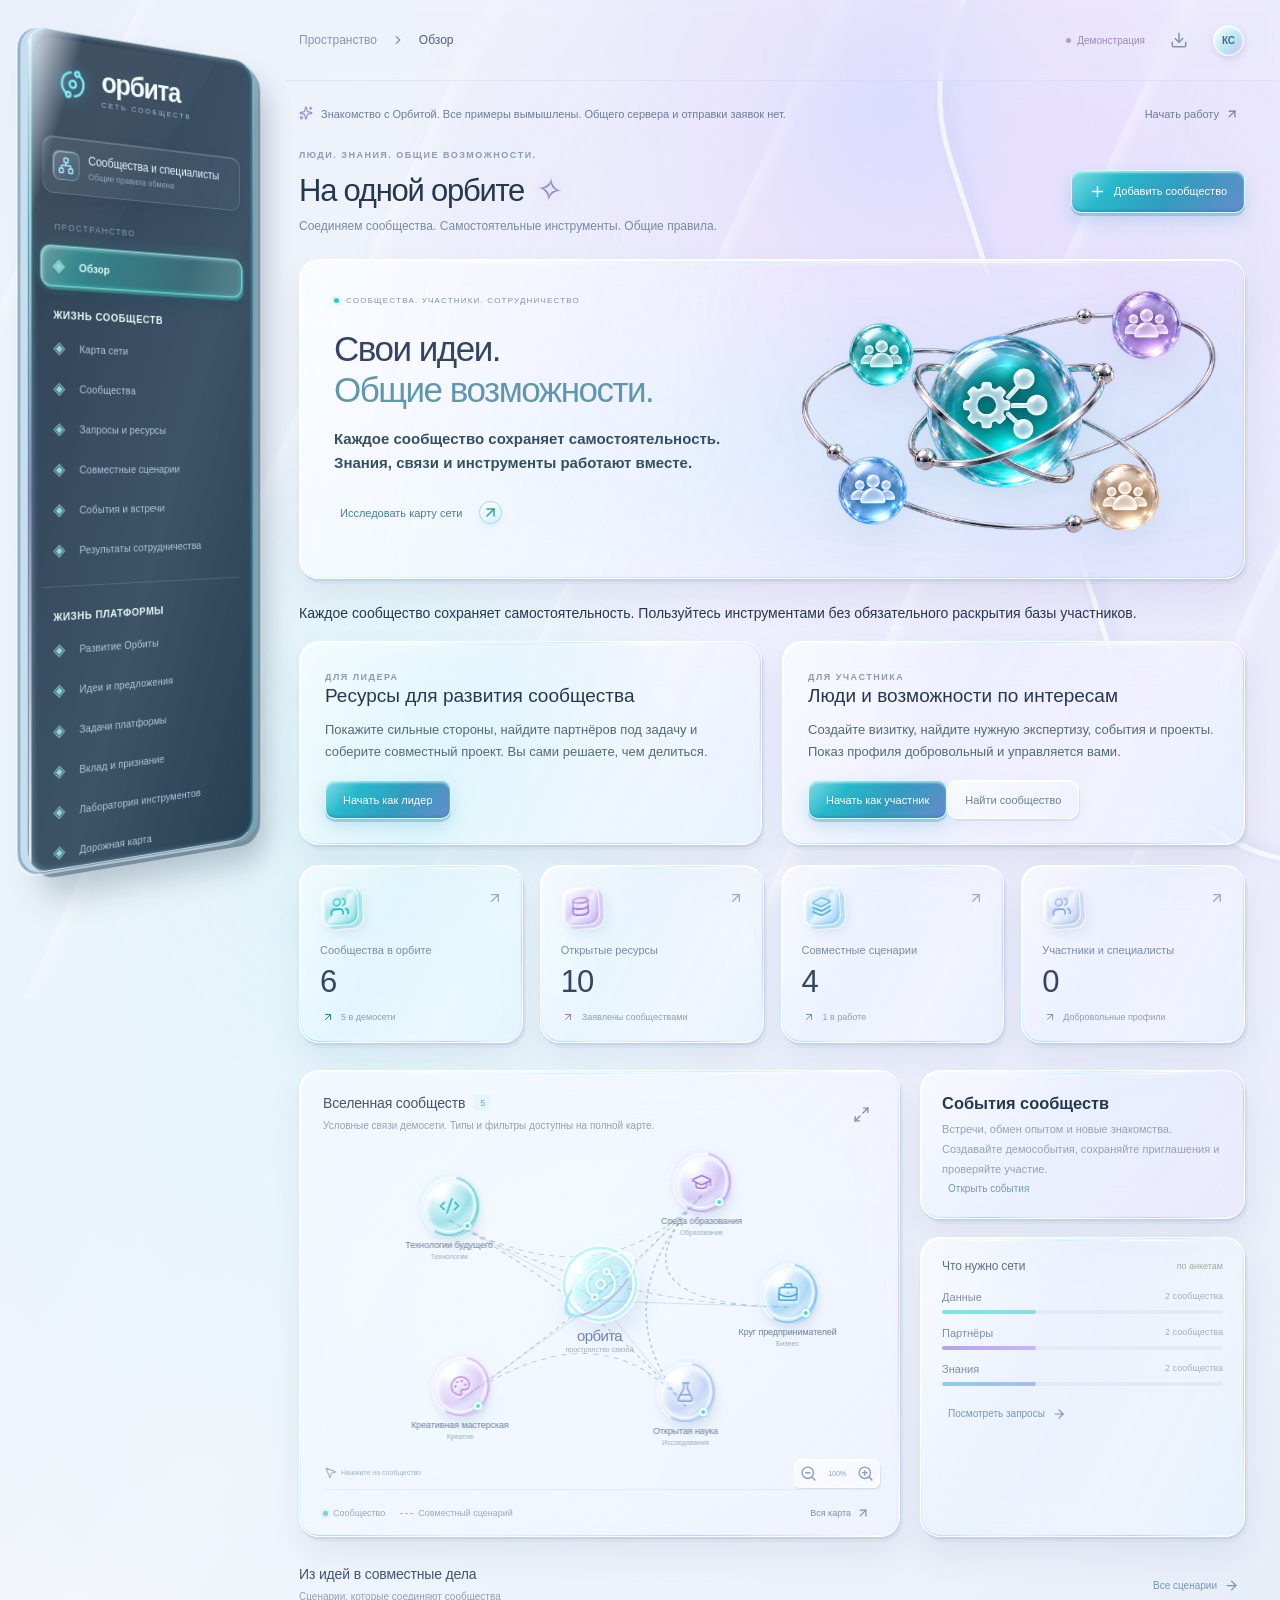
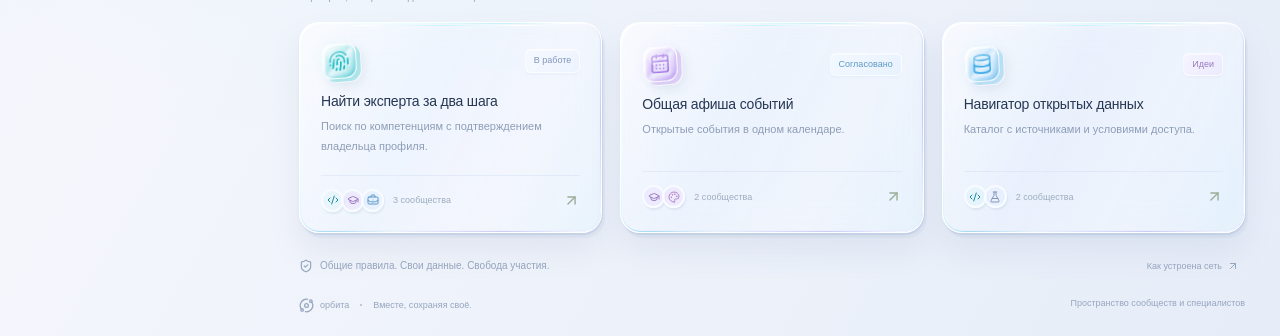
==== commit b79f9cdf: "Scope landing subtitle replacement without changing tool catalogue copy" ====
--- a/index.html
+++ b/index.html
@@ -83,7 +83,7 @@
 `+r[l].replace(" at new "," at ");return e.displayName&&h.includes("<anonymous>")&&(h=h.replace("<anonymous>",e.displayName)),h}while(1<=l&&0<=u);break}}}finally{Hn=!1,Error.prepareStackTrace=t}return(t=e?e.displayName||e.name:"")?ll(t):""}function ML(e,a){switch(e.tag){case 26:case 27:case 5:return ll(e.type);case 16:return ll("Lazy");case 13:return e.child!==a&&a!==null?ll("Suspense Fallback"):ll("Suspense");case 19:return ll("SuspenseList");case 0:case 15:return Fn(e.type,!1);case 11:return Fn(e.type.render,!1);case 1:return Fn(e.type,!0);case 31:return ll("Activity");default:return""}}function ac(e){try{var a="",t=null;do a+=ML(e,t),t=e,e=e.return;while(e);return a}catch(l){return`
 Error generating stack: `+l.message+`
 `+l.stack}}var kr=Object.prototype.hasOwnProperty,hi=ve.unstable_scheduleCallback,Gn=ve.unstable_cancelCallback,TL=ve.unstable_shouldYield,wL=ve.unstable_requestPaint,$e=ve.unstable_now,DL=ve.unstable_getCurrentPriorityLevel,Dm=ve.unstable_ImmediatePriority,_m=ve.unstable_UserBlockingPriority,xd=ve.unstable_NormalPriority,_L=ve.unstable_LowPriority,Bm=ve.unstable_IdlePriority,BL=ve.log,RL=ve.unstable_setDisableYieldValue,jo=null,ea=null;function Mt(e){if(typeof BL=="function"&&RL(e),ea&&typeof ea.setStrictMode=="function")try{ea.setStrictMode(jo,e)}catch{}}var aa=Math.clz32?Math.clz32:NL,OL=Math.log,zL=Math.LN2;function NL(e){return e>>>=0,e===0?32:31-(OL(e)/zL|0)|0}var Es=256,Us=262144,qs=4194304;function ul(e){var a=e&42;if(a!==0)return a;switch(e&-e){case 1:return 1;case 2:return 2;case 4:return 4;case 8:return 8;case 16:return 16;case 32:return 32;case 64:return 64;case 128:return 128;case 256:case 512:case 1024:case 2048:case 4096:case 8192:case 16384:case 32768:case 65536:case 131072:return e&261888;case 262144:case 524288:case 1048576:case 2097152:return e&3932160;case 4194304:case 8388608:case 16777216:case 33554432:return e&62914560;case 67108864:return 67108864;case 134217728:return 134217728;case 268435456:return 268435456;case 536870912:return 536870912;case 1073741824:return 0;default:return e}}function Vd(e,a,t){var l=e.pendingLanes;if(l===0)return 0;var u=0,o=e.suspendedLanes,s=e.pingedLanes;e=e.warmLanes;var n=l&134217727;return n!==0?(l=n&~o,l!==0?u=ul(l):(s&=n,s!==0?u=ul(s):t||(t=n&~e,t!==0&&(u=ul(t))))):(n=l&~o,n!==0?u=ul(n):s!==0?u=ul(s):t||(t=l&~e,t!==0&&(u=ul(t)))),u===0?0:a!==0&&a!==u&&(a&o)===0&&(o=u&-u,t=a&-a,o>=t||o===32&&(t&4194048)!==0)?a:u}function Zo(e,a){return(e.pendingLanes&~(e.suspendedLanes&~e.pingedLanes)&a)===0}function EL(e,a){switch(e){case 1:case 2:case 4:case 8:case 64:return a+250;case 16:case 32:case 128:case 256:case 512:case 1024:case 2048:case 4096:case 8192:case 16384:case 32768:case 65536:case 131072:case 262144:case 524288:case 1048576:case 2097152:return a+5e3;case 4194304:case 8388608:case 16777216:case 33554432:return-1;case 67108864:case 134217728:case 268435456:case 536870912:case 1073741824:return-1;default:return-1}}function Rm(){var e=qs;return qs<<=1,(qs&62914560)===0&&(qs=4194304),e}function Pn(e){for(var a=[],t=0;31>t;t++)a.push(e);return a}function Yo(e,a){e.pendingLanes|=a,a!==268435456&&(e.suspendedLanes=0,e.pingedLanes=0,e.warmLanes=0)}function UL(e,a,t,l,u,o){var s=e.pendingLanes;e.pendingLanes=t,e.suspendedLanes=0,e.pingedLanes=0,e.warmLanes=0,e.expiredLanes&=t,e.entangledLanes&=t,e.errorRecoveryDisabledLanes&=t,e.shellSuspendCounter=0;var n=e.entanglements,r=e.expirationTimes,i=e.hiddenUpdates;for(t=s&~t;0<t;){var h=31-aa(t),c=1<<h;n[h]=0,r[h]=-1;var m=i[h];if(m!==null)for(i[h]=null,h=0;h<m.length;h++){var L=m[h];L!==null&&(L.lane&=-536870913)}t&=~c}l!==0&&Om(e,l,0),o!==0&&u===0&&e.tag!==0&&(e.suspendedLanes|=o&~(s&~a))}function Om(e,a,t){e.pendingLanes|=a,e.suspendedLanes&=~a;var l=31-aa(a);e.entangledLanes|=a,e.entanglements[l]=e.entanglements[l]|1073741824|t&261930}function zm(e,a){var t=e.entangledLanes|=a;for(e=e.entanglements;t;){var l=31-aa(t),u=1<<l;u&a|e[l]&a&&(e[l]|=a),t&=~u}}function Nm(e,a){var t=a&-a;return t=(t&42)!==0?1:gi(t),(t&(e.suspendedLanes|a))!==0?0:t}function gi(e){switch(e){case 2:e=1;break;case 8:e=4;break;case 32:e=16;break;case 256:case 512:case 1024:case 2048:case 4096:case 8192:case 16384:case 32768:case 65536:case 131072:case 262144:case 524288:case 1048576:case 2097152:case 4194304:case 8388608:case 16777216:case 33554432:e=128;break;case 268435456:e=134217728;break;default:e=0}return e}function Li(e){return e&=-e,2<e?8<e?(e&134217727)!==0?32:268435456:8:2}function Em(){var e=$.p;return e!==0?e:(e=window.event,e===void 0?32:sg(e.type))}function tc(e,a){var t=$.p;try{return $.p=e,a()}finally{$.p=t}}var Xt=Math.random().toString(36).slice(2),Me="__reactFiber$"+Xt,Ve="__reactProps$"+Xt,Bu="__reactContainer$"+Xt,Ar="__reactEvents$"+Xt,qL="__reactListeners$"+Xt,HL="__reactHandles$"+Xt,lc="__reactResources$"+Xt,Qo="__reactMarker$"+Xt;function xi(e){delete e[Me],delete e[Ve],delete e[Ar],delete e[qL],delete e[HL]}function uu(e){var a=e[Me];if(a)return a;for(var t=e.parentNode;t;){if(a=t[Bu]||t[Me]){if(t=a.alternate,a.child!==null||t!==null&&t.child!==null)for(e=fm(e);e!==null;){if(t=e[Me])return t;e=fm(e)}return a}e=t,t=e.parentNode}return null}function Ru(e){if(e=e[Me]||e[Bu]){var a=e.tag;if(a===5||a===6||a===13||a===31||a===26||a===27||a===3)return e}return null}function ho(e){var a=e.tag;if(a===5||a===26||a===27||a===6)return e.stateNode;throw Error(S(33))}function pu(e){var a=e[lc];return a||(a=e[lc]={hoistableStyles:new Map,hoistableScripts:new Map}),a}function be(e){e[Qo]=!0}var Um=new Set,qm={};function Ll(e,a){Cu(e,a),Cu(e+"Capture",a)}function Cu(e,a){for(qm[e]=a,e=0;e<a.length;e++)Um.add(a[e])}var FL=RegExp("^[:A-Z_a-z\\u00C0-\\u00D6\\u00D8-\\u00F6\\u00F8-\\u02FF\\u0370-\\u037D\\u037F-\\u1FFF\\u200C-\\u200D\\u2070-\\u218F\\u2C00-\\u2FEF\\u3001-\\uD7FF\\uF900-\\uFDCF\\uFDF0-\\uFFFD][:A-Z_a-z\\u00C0-\\u00D6\\u00D8-\\u00F6\\u00F8-\\u02FF\\u0370-\\u037D\\u037F-\\u1FFF\\u200C-\\u200D\\u2070-\\u218F\\u2C00-\\u2FEF\\u3001-\\uD7FF\\uF900-\\uFDCF\\uFDF0-\\uFFFD\\-.0-9\\u00B7\\u0300-\\u036F\\u203F-\\u2040]*$"),uc={},oc={};function GL(e){return kr.call(oc,e)?!0:kr.call(uc,e)?!1:FL.test(e)?oc[e]=!0:(uc[e]=!0,!1)}function ed(e,a,t){if(GL(a))if(t===null)e.removeAttribute(a);else{switch(typeof t){case"undefined":case"function":case"symbol":e.removeAttribute(a);return;case"boolean":var l=a.toLowerCase().slice(0,5);if(l!=="data-"&&l!=="aria-"){e.removeAttribute(a);return}}e.setAttribute(a,""+t)}}function Hs(e,a,t){if(t===null)e.removeAttribute(a);else{switch(typeof t){case"undefined":case"function":case"symbol":case"boolean":e.removeAttribute(a);return}e.setAttribute(a,""+t)}}function Za(e,a,t,l){if(l===null)e.removeAttribute(t);else{switch(typeof l){case"undefined":case"function":case"symbol":case"boolean":e.removeAttribute(t);return}e.setAttributeNS(a,t,""+l)}}function ra(e){switch(typeof e){case"bigint":case"boolean":case"number":case"string":case"undefined":return e;case"object":return e;default:return""}}function Hm(e){var a=e.type;return(e=e.nodeName)&&e.toLowerCase()==="input"&&(a==="checkbox"||a==="radio")}function PL(e,a,t){var l=Object.getOwnPropertyDescriptor(e.constructor.prototype,a);if(!e.hasOwnProperty(a)&&typeof l<"u"&&typeof l.get=="function"&&typeof l.set=="function"){var u=l.get,o=l.set;return Object.defineProperty(e,a,{configurable:!0,get:function(){return u.call(this)},set:function(s){t=""+s,o.call(this,s)}}),Object.defineProperty(e,a,{enumerable:l.enumerable}),{getValue:function(){return t},setValue:function(s){t=""+s},stopTracking:function(){e._valueTracker=null,delete e[a]}}}}function Mr(e){if(!e._valueTracker){var a=Hm(e)?"checked":"value";e._valueTracker=PL(e,a,""+e[a])}}function Fm(e){if(!e)return!1;var a=e._valueTracker;if(!a)return!0;var t=a.getValue(),l="";return e&&(l=Hm(e)?e.checked?"true":"false":e.value),e=l,e!==t?(a.setValue(e),!0):!1}function yd(e){if(e=e||(typeof document<"u"?document:void 0),typeof e>"u")return null;try{return e.activeElement||e.body}catch{return e.body}}var VL=/[\n"\\]/g;function ca(e){return e.replace(VL,function(a){return"\\"+a.charCodeAt(0).toString(16)+" "})}function Tr(e,a,t,l,u,o,s,n){e.name="",s!=null&&typeof s!="function"&&typeof s!="symbol"&&typeof s!="boolean"?e.type=s:e.removeAttribute("type"),a!=null?s==="number"?(a===0&&e.value===""||e.value!=a)&&(e.value=""+ra(a)):e.value!==""+ra(a)&&(e.value=""+ra(a)):s!=="submit"&&s!=="reset"||e.removeAttribute("value"),a!=null?wr(e,s,ra(a)):t!=null?wr(e,s,ra(t)):l!=null&&e.removeAttribute("value"),u==null&&o!=null&&(e.defaultChecked=!!o),u!=null&&(e.checked=u&&typeof u!="function"&&typeof u!="symbol"),n!=null&&typeof n!="function"&&typeof n!="symbol"&&typeof n!="boolean"?e.name=""+ra(n):e.removeAttribute("name")}function Gm(e,a,t,l,u,o,s,n){if(o!=null&&typeof o!="function"&&typeof o!="symbol"&&typeof o!="boolean"&&(e.type=o),a!=null||t!=null){if(!(o!=="submit"&&o!=="reset"||a!=null)){Mr(e);return}t=t!=null?""+ra(t):"",a=a!=null?""+ra(a):t,n||a===e.value||(e.value=a),e.defaultValue=a}l=l??u,l=typeof l!="function"&&typeof l!="symbol"&&!!l,e.checked=n?e.checked:!!l,e.defaultChecked=!!l,s!=null&&typeof s!="function"&&typeof s!="symbol"&&typeof s!="boolean"&&(e.name=s),Mr(e)}function wr(e,a,t){a==="number"&&yd(e.ownerDocument)===e||e.defaultValue===""+t||(e.defaultValue=""+t)}function hu(e,a,t,l){if(e=e.options,a){a={};for(var u=0;u<t.length;u++)a["$"+t[u]]=!0;for(t=0;t<e.length;t++)u=a.hasOwnProperty("$"+e[t].value),e[t].selected!==u&&(e[t].selected=u),u&&l&&(e[t].defaultSelected=!0)}else{for(t=""+ra(t),a=null,u=0;u<e.length;u++){if(e[u].value===t){e[u].selected=!0,l&&(e[u].defaultSelected=!0);return}a!==null||e[u].disabled||(a=e[u])}a!==null&&(a.selected=!0)}}function Pm(e,a,t){if(a!=null&&(a=""+ra(a),a!==e.value&&(e.value=a),t==null)){e.defaultValue!==a&&(e.defaultValue=a);return}e.defaultValue=t!=null?""+ra(t):""}function Vm(e,a,t,l){if(a==null){if(l!=null){if(t!=null)throw Error(S(92));if(po(l)){if(1<l.length)throw Error(S(93));l=l[0]}t=l}t==null&&(t=""),a=t}t=ra(a),e.defaultValue=t,l=e.textContent,l===t&&l!==""&&l!==null&&(e.value=l),Mr(e)}function Iu(e,a){if(a){var t=e.firstChild;if(t&&t===e.lastChild&&t.nodeType===3){t.nodeValue=a;return}}e.textContent=a}var XL=new Set("animationIterationCount aspectRatio borderImageOutset borderImageSlice borderImageWidth boxFlex boxFlexGroup boxOrdinalGroup columnCount columns flex flexGrow flexPositive flexShrink flexNegative flexOrder gridArea gridRow gridRowEnd gridRowSpan gridRowStart gridColumn gridColumnEnd gridColumnSpan gridColumnStart fontWeight lineClamp lineHeight opacity order orphans scale tabSize widows zIndex zoom fillOpacity floodOpacity stopOpacity strokeDasharray strokeDashoffset strokeMiterlimit strokeOpacity strokeWidth MozAnimationIterationCount MozBoxFlex MozBoxFlexGroup MozLineClamp msAnimationIterationCount msFlex msZoom msFlexGrow msFlexNegative msFlexOrder msFlexPositive msFlexShrink msGridColumn msGridColumnSpan msGridRow msGridRowSpan WebkitAnimationIterationCount WebkitBoxFlex WebKitBoxFlexGroup WebkitBoxOrdinalGroup WebkitColumnCount WebkitColumns WebkitFlex WebkitFlexGrow WebkitFlexPositive WebkitFlexShrink WebkitLineClamp".split(" "));function sc(e,a,t){var l=a.indexOf("--")===0;t==null||typeof t=="boolean"||t===""?l?e.setProperty(a,""):a==="float"?e.cssFloat="":e[a]="":l?e.setProperty(a,t):typeof t!="number"||t===0||XL.has(a)?a==="float"?e.cssFloat=t:e[a]=(""+t).trim():e[a]=t+"px"}function Xm(e,a,t){if(a!=null&&typeof a!="object")throw Error(S(62));if(e=e.style,t!=null){for(var l in t)!t.hasOwnProperty(l)||a!=null&&a.hasOwnProperty(l)||(l.indexOf("--")===0?e.setProperty(l,""):l==="float"?e.cssFloat="":e[l]="");for(var u in a)l=a[u],a.hasOwnProperty(u)&&t[u]!==l&&sc(e,u,l)}else for(var o in a)a.hasOwnProperty(o)&&sc(e,o,a[o])}function yi(e){if(e.indexOf("-")===-1)return!1;switch(e){case"annotation-xml":case"color-profile":case"font-face":case"font-face-src":case"font-face-uri":case"font-face-format":case"font-face-name":case"missing-glyph":return!1;default:return!0}}var jL=new Map([["acceptCharset","accept-charset"],["htmlFor","for"],["httpEquiv","http-equiv"],["crossOrigin","crossorigin"],["accentHeight","accent-height"],["alignmentBaseline","alignment-baseline"],["arabicForm","arabic-form"],["baselineShift","baseline-shift"],["capHeight","cap-height"],["clipPath","clip-path"],["clipRule","clip-rule"],["colorInterpolation","color-interpolation"],["colorInterpolationFilters","color-interpolation-filters"],["colorProfile","color-profile"],["colorRendering","color-rendering"],["dominantBaseline","dominant-baseline"],["enableBackground","enable-background"],["fillOpacity","fill-opacity"],["fillRule","fill-rule"],["floodColor","flood-color"],["floodOpacity","flood-opacity"],["fontFamily","font-family"],["fontSize","font-size"],["fontSizeAdjust","font-size-adjust"],["fontStretch","font-stretch"],["fontStyle","font-style"],["fontVariant","font-variant"],["fontWeight","font-weight"],["glyphName","glyph-name"],["glyphOrientationHorizontal","glyph-orientation-horizontal"],["glyphOrientationVertical","glyph-orientation-vertical"],["horizAdvX","horiz-adv-x"],["horizOriginX","horiz-origin-x"],["imageRendering","image-rendering"],["letterSpacing","letter-spacing"],["lightingColor","lighting-color"],["markerEnd","marker-end"],["markerMid","marker-mid"],["markerStart","marker-start"],["overlinePosition","overline-position"],["overlineThickness","overline-thickness"],["paintOrder","paint-order"],["panose-1","panose-1"],["pointerEvents","pointer-events"],["renderingIntent","rendering-intent"],["shapeRendering","shape-rendering"],["stopColor","stop-color"],["stopOpacity","stop-opacity"],["strikethroughPosition","strikethrough-position"],["strikethroughThickness","strikethrough-thickness"],["strokeDasharray","stroke-dasharray"],["strokeDashoffset","stroke-dashoffset"],["strokeLinecap","stroke-linecap"],["strokeLinejoin","stroke-linejoin"],["strokeMiterlimit","stroke-miterlimit"],["strokeOpacity","stroke-opacity"],["strokeWidth","stroke-width"],["textAnchor","text-anchor"],["textDecoration","text-decoration"],["textRendering","text-rendering"],["transformOrigin","transform-origin"],["underlinePosition","underline-position"],["underlineThickness","underline-thickness"],["unicodeBidi","unicode-bidi"],["unicodeRange","unicode-range"],["unitsPerEm","units-per-em"],["vAlphabetic","v-alphabetic"],["vHanging","v-hanging"],["vIdeographic","v-ideographic"],["vMathematical","v-mathematical"],["vectorEffect","vector-effect"],["vertAdvY","vert-adv-y"],["vertOriginX","vert-origin-x"],["vertOriginY","vert-origin-y"],["wordSpacing","word-spacing"],["writingMode","writing-mode"],["xmlnsXlink","xmlns:xlink"],["xHeight","x-height"]]),ZL=/^[\u0000-\u001F ]*j[\r\n\t]*a[\r\n\t]*v[\r\n\t]*a[\r\n\t]*s[\r\n\t]*c[\r\n\t]*r[\r\n\t]*i[\r\n\t]*p[\r\n\t]*t[\r\n\t]*:/i;function ad(e){return ZL.test(""+e)?"javascript:throw new Error('React has blocked a javascript: URL as a security precaution.')":e}function at(){}var Dr=null;function Si(e){return e=e.target||e.srcElement||window,e.correspondingUseElement&&(e=e.correspondingUseElement),e.nodeType===3?e.parentNode:e}var ou=null,gu=null;function dc(e){var a=Ru(e);if(a&&(e=a.stateNode)){var t=e[Ve]||null;e:switch(e=a.stateNode,a.type){case"input":if(Tr(e,t.value,t.defaultValue,t.defaultValue,t.checked,t.defaultChecked,t.type,t.name),a=t.name,t.type==="radio"&&a!=null){for(t=e;t.parentNode;)t=t.parentNode;for(t=t.querySelectorAll('input[name="'+ca(""+a)+'"][type="radio"]'),a=0;a<t.length;a++){var l=t[a];if(l!==e&&l.form===e.form){var u=l[Ve]||null;if(!u)throw Error(S(90));Tr(l,u.value,u.defaultValue,u.defaultValue,u.checked,u.defaultChecked,u.type,u.name)}}for(a=0;a<t.length;a++)l=t[a],l.form===e.form&&Fm(l)}break e;case"textarea":Pm(e,t.value,t.defaultValue);break e;case"select":a=t.value,a!=null&&hu(e,!!t.multiple,a,!1)}}}var Vn=!1;function jm(e,a,t){if(Vn)return e(a,t);Vn=!0;try{var l=e(a);return l}finally{if(Vn=!1,(ou!==null||gu!==null)&&(tn(),ou&&(a=ou,e=gu,gu=ou=null,dc(a),e)))for(a=0;a<e.length;a++)dc(e[a])}}function Bo(e,a){var t=e.stateNode;if(t===null)return null;var l=t[Ve]||null;if(l===null)return null;t=l[a];e:switch(a){case"onClick":case"onClickCapture":case"onDoubleClick":case"onDoubleClickCapture":case"onMouseDown":case"onMouseDownCapture":case"onMouseMove":case"onMouseMoveCapture":case"onMouseUp":case"onMouseUpCapture":case"onMouseEnter":(l=!l.disabled)||(e=e.type,l=!(e==="button"||e==="input"||e==="select"||e==="textarea")),e=!l;break e;default:e=!1}if(e)return null;if(t&&typeof t!="function")throw Error(S(231,a,typeof t));return t}var st=!(typeof window>"u"||typeof window.document>"u"||typeof window.document.createElement>"u"),_r=!1;if(st)try{Jl={},Object.defineProperty(Jl,"passive",{get:function(){_r=!0}}),window.addEventListener("test",Jl,Jl),window.removeEventListener("test",Jl,Jl)}catch{_r=!1}var Jl,Tt=null,vi=null,td=null;function Zm(){if(td)return td;var e,a=vi,t=a.length,l,u="value"in Tt?Tt.value:Tt.textContent,o=u.length;for(e=0;e<t&&a[e]===u[e];e++);var s=t-e;for(l=1;l<=s&&a[t-l]===u[o-l];l++);return td=u.slice(e,1<l?1-l:void 0)}function ld(e){var a=e.keyCode;return"charCode"in e?(e=e.charCode,e===0&&a===13&&(e=13)):e=a,e===10&&(e=13),32<=e||e===13?e:0}function Fs(){return!0}function nc(){return!1}function Xe(e){function a(t,l,u,o,s){this._reactName=t,this._targetInst=u,this.type=l,this.nativeEvent=o,this.target=s,this.currentTarget=null;for(var n in e)e.hasOwnProperty(n)&&(t=e[n],this[n]=t?t(o):o[n]);return this.isDefaultPrevented=(o.defaultPrevented!=null?o.defaultPrevented:o.returnValue===!1)?Fs:nc,this.isPropagationStopped=nc,this}return re(a.prototype,{preventDefault:function(){this.defaultPrevented=!0;var t=this.nativeEvent;t&&(t.preventDefault?t.preventDefault():typeof t.returnValue!="unknown"&&(t.returnValue=!1),this.isDefaultPrevented=Fs)},stopPropagation:function(){var t=this.nativeEvent;t&&(t.stopPropagation?t.stopPropagation():typeof t.cancelBubble!="unknown"&&(t.cancelBubble=!0),this.isPropagationStopped=Fs)},persist:function(){},isPersistent:Fs}),a}var xl={eventPhase:0,bubbles:0,cancelable:0,timeStamp:function(e){return e.timeStamp||Date.now()},defaultPrevented:0,isTrusted:0},Xd=Xe(xl),Ko=re({},xl,{view:0,detail:0}),YL=Xe(Ko),Xn,jn,so,jd=re({},Ko,{screenX:0,screenY:0,clientX:0,clientY:0,pageX:0,pageY:0,ctrlKey:0,shiftKey:0,altKey:0,metaKey:0,getModifierState:Ci,button:0,buttons:0,relatedTarget:function(e){return e.relatedTarget===void 0?e.fromElement===e.srcElement?e.toElement:e.fromElement:e.relatedTarget},movementX:function(e){return"movementX"in e?e.movementX:(e!==so&&(so&&e.type==="mousemove"?(Xn=e.screenX-so.screenX,jn=e.screenY-so.screenY):jn=Xn=0,so=e),Xn)},movementY:function(e){return"movementY"in e?e.movementY:jn}}),rc=Xe(jd),QL=re({},jd,{dataTransfer:0}),KL=Xe(QL),JL=re({},Ko,{relatedTarget:0}),Zn=Xe(JL),WL=re({},xl,{animationName:0,elapsedTime:0,pseudoElement:0}),$L=Xe(WL),ex=re({},xl,{clipboardData:function(e){return"clipboardData"in e?e.clipboardData:window.clipboardData}}),ax=Xe(ex),tx=re({},xl,{data:0}),ic=Xe(tx),lx={Esc:"Escape",Spacebar:" ",Left:"ArrowLeft",Up:"ArrowUp",Right:"ArrowRight",Down:"ArrowDown",Del:"Delete",Win:"OS",Menu:"ContextMenu",Apps:"ContextMenu",Scroll:"ScrollLock",MozPrintableKey:"Unidentified"},ux={8:"Backspace",9:"Tab",12:"Clear",13:"Enter",16:"Shift",17:"Control",18:"Alt",19:"Pause",20:"CapsLock",27:"Escape",32:" ",33:"PageUp",34:"PageDown",35:"End",36:"Home",37:"ArrowLeft",38:"ArrowUp",39:"ArrowRight",40:"ArrowDown",45:"Insert",46:"Delete",112:"F1",113:"F2",114:"F3",115:"F4",116:"F5",117:"F6",118:"F7",119:"F8",120:"F9",121:"F10",122:"F11",123:"F12",144:"NumLock",145:"ScrollLock",224:"Meta"},ox={Alt:"altKey",Control:"ctrlKey",Meta:"metaKey",Shift:"shiftKey"};function sx(e){var a=this.nativeEvent;return a.getModifierState?a.getModifierState(e):(e=ox[e])?!!a[e]:!1}function Ci(){return sx}var dx=re({},Ko,{key:function(e){if(e.key){var a=lx[e.key]||e.key;if(a!=="Unidentified")return a}return e.type==="keypress"?(e=ld(e),e===13?"Enter":String.fromCharCode(e)):e.type==="keydown"||e.type==="keyup"?ux[e.keyCode]||"Unidentified":""},code:0,location:0,ctrlKey:0,shiftKey:0,altKey:0,metaKey:0,repeat:0,locale:0,getModifierState:Ci,charCode:function(e){return e.type==="keypress"?ld(e):0},keyCode:function(e){return e.type==="keydown"||e.type==="keyup"?e.keyCode:0},which:function(e){return e.type==="keypress"?ld(e):e.type==="keydown"||e.type==="keyup"?e.keyCode:0}}),nx=Xe(dx),rx=re({},jd,{pointerId:0,width:0,height:0,pressure:0,tangentialPressure:0,tiltX:0,tiltY:0,twist:0,pointerType:0,isPrimary:0}),fc=Xe(rx),ix=re({},Ko,{touches:0,targetTouches:0,changedTouches:0,altKey:0,metaKey:0,ctrlKey:0,shiftKey:0,getModifierState:Ci}),fx=Xe(ix),cx=re({},xl,{propertyName:0,elapsedTime:0,pseudoElement:0}),mx=Xe(cx),px=re({},jd,{deltaX:function(e){return"deltaX"in e?e.deltaX:"wheelDeltaX"in e?-e.wheelDeltaX:0},deltaY:function(e){return"deltaY"in e?e.deltaY:"wheelDeltaY"in e?-e.wheelDeltaY:"wheelDelta"in e?-e.wheelDelta:0},deltaZ:0,deltaMode:0}),hx=Xe(px),gx=re({},xl,{newState:0,oldState:0}),Lx=Xe(gx),xx=[9,13,27,32],Ii=st&&"CompositionEvent"in window,xo=null;st&&"documentMode"in document&&(xo=document.documentMode);var yx=st&&"TextEvent"in window&&!xo,Ym=st&&(!Ii||xo&&8<xo&&11>=xo),cc=" ",mc=!1;function Qm(e,a){switch(e){case"keyup":return xx.indexOf(a.keyCode)!==-1;case"keydown":return a.keyCode!==229;case"keypress":case"mousedown":case"focusout":return!0;default:return!1}}function Km(e){return e=e.detail,typeof e=="object"&&"data"in e?e.data:null}var su=!1;function Sx(e,a){switch(e){case"compositionend":return Km(a);case"keypress":return a.which!==32?null:(mc=!0,cc);case"textInput":return e=a.data,e===cc&&mc?null:e;default:return null}}function vx(e,a){if(su)return e==="compositionend"||!Ii&&Qm(e,a)?(e=Zm(),td=vi=Tt=null,su=!1,e):null;switch(e){case"paste":return null;case"keypress":if(!(a.ctrlKey||a.altKey||a.metaKey)||a.ctrlKey&&a.altKey){if(a.char&&1<a.char.length)return a.char;if(a.which)return String.fromCharCode(a.which)}return null;case"compositionend":return Ym&&a.locale!=="ko"?null:a.data;default:return null}}var Cx={color:!0,date:!0,datetime:!0,"datetime-local":!0,email:!0,month:!0,number:!0,password:!0,range:!0,search:!0,tel:!0,text:!0,time:!0,url:!0,week:!0};function pc(e){var a=e&&e.nodeName&&e.nodeName.toLowerCase();return a==="input"?!!Cx[e.type]:a==="textarea"}function Jm(e,a,t,l){ou?gu?gu.push(l):gu=[l]:ou=l,a=Ed(a,"onChange"),0<a.length&&(t=new Xd("onChange","change",null,t,l),e.push({event:t,listeners:a}))}var yo=null,Ro=null;function Ix(e){jh(e,0)}function Zd(e){var a=ho(e);if(Fm(a))return e}function hc(e,a){if(e==="change")return a}var Wm=!1;st&&(st?(Ps="oninput"in document,Ps||(Yn=document.createElement("div"),Yn.setAttribute("oninput","return;"),Ps=typeof Yn.oninput=="function"),Gs=Ps):Gs=!1,Wm=Gs&&(!document.documentMode||9<document.documentMode));var Gs,Ps,Yn;function gc(){yo&&(yo.detachEvent("onpropertychange",$m),Ro=yo=null)}function $m(e){if(e.propertyName==="value"&&Zd(Ro)){var a=[];Jm(a,Ro,e,Si(e)),jm(Ix,a)}}function bx(e,a,t){e==="focusin"?(gc(),yo=a,Ro=t,yo.attachEvent("onpropertychange",$m)):e==="focusout"&&gc()}function kx(e){if(e==="selectionchange"||e==="keyup"||e==="keydown")return Zd(Ro)}function Ax(e,a){if(e==="click")return Zd(a)}function Mx(e,a){if(e==="input"||e==="change")return Zd(a)}function Tx(e,a){return e===a&&(e!==0||1/e===1/a)||e!==e&&a!==a}var la=typeof Object.is=="function"?Object.is:Tx;function Oo(e,a){if(la(e,a))return!0;if(typeof e!="object"||e===null||typeof a!="object"||a===null)return!1;var t=Object.keys(e),l=Object.keys(a);if(t.length!==l.length)return!1;for(l=0;l<t.length;l++){var u=t[l];if(!kr.call(a,u)||!la(e[u],a[u]))return!1}return!0}function Lc(e){for(;e&&e.firstChild;)e=e.firstChild;return e}function xc(e,a){var t=Lc(e);e=0;for(var l;t;){if(t.nodeType===3){if(l=e+t.textContent.length,e<=a&&l>=a)return{node:t,offset:a-e};e=l}e:{for(;t;){if(t.nextSibling){t=t.nextSibling;break e}t=t.parentNode}t=void 0}t=Lc(t)}}function ep(e,a){return e&&a?e===a?!0:e&&e.nodeType===3?!1:a&&a.nodeType===3?ep(e,a.parentNode):"contains"in e?e.contains(a):e.compareDocumentPosition?!!(e.compareDocumentPosition(a)&16):!1:!1}function ap(e){e=e!=null&&e.ownerDocument!=null&&e.ownerDocument.defaultView!=null?e.ownerDocument.defaultView:window;for(var a=yd(e.document);a instanceof e.HTMLIFrameElement;){try{var t=typeof a.contentWindow.location.href=="string"}catch{t=!1}if(t)e=a.contentWindow;else break;a=yd(e.document)}return a}function bi(e){var a=e&&e.nodeName&&e.nodeName.toLowerCase();return a&&(a==="input"&&(e.type==="text"||e.type==="search"||e.type==="tel"||e.type==="url"||e.type==="password")||a==="textarea"||e.contentEditable==="true")}var wx=st&&"documentMode"in document&&11>=document.documentMode,du=null,Br=null,So=null,Rr=!1;function yc(e,a,t){var l=t.window===t?t.document:t.nodeType===9?t:t.ownerDocument;Rr||du==null||du!==yd(l)||(l=du,"selectionStart"in l&&bi(l)?l={start:l.selectionStart,end:l.selectionEnd}:(l=(l.ownerDocument&&l.ownerDocument.defaultView||window).getSelection(),l={anchorNode:l.anchorNode,anchorOffset:l.anchorOffset,focusNode:l.focusNode,focusOffset:l.focusOffset}),So&&Oo(So,l)||(So=l,l=Ed(Br,"onSelect"),0<l.length&&(a=new Xd("onSelect","select",null,a,t),e.push({event:a,listeners:l}),a.target=du)))}function tl(e,a){var t={};return t[e.toLowerCase()]=a.toLowerCase(),t["Webkit"+e]="webkit"+a,t["Moz"+e]="moz"+a,t}var nu={animationend:tl("Animation","AnimationEnd"),animationiteration:tl("Animation","AnimationIteration"),animationstart:tl("Animation","AnimationStart"),transitionrun:tl("Transition","TransitionRun"),transitionstart:tl("Transition","TransitionStart"),transitioncancel:tl("Transition","TransitionCancel"),transitionend:tl("Transition","TransitionEnd")},Qn={},tp={};st&&(tp=document.createElement("div").style,"AnimationEvent"in window||(delete nu.animationend.animation,delete nu.animationiteration.animation,delete nu.animationstart.animation),"TransitionEvent"in window||delete nu.transitionend.transition);function yl(e){if(Qn[e])return Qn[e];if(!nu[e])return e;var a=nu[e],t;for(t in a)if(a.hasOwnProperty(t)&&t in tp)return Qn[e]=a[t];return e}var lp=yl("animationend"),up=yl("animationiteration"),op=yl("animationstart"),Dx=yl("transitionrun"),_x=yl("transitionstart"),Bx=yl("transitioncancel"),sp=yl("transitionend"),dp=new Map,Or="abort auxClick beforeToggle cancel canPlay canPlayThrough click close contextMenu copy cut drag dragEnd dragEnter dragExit dragLeave dragOver dragStart drop durationChange emptied encrypted ended error gotPointerCapture input invalid keyDown keyPress keyUp load loadedData loadedMetadata loadStart lostPointerCapture mouseDown mouseMove mouseOut mouseOver mouseUp paste pause play playing pointerCancel pointerDown pointerMove pointerOut pointerOver pointerUp progress rateChange reset resize seeked seeking stalled submit suspend timeUpdate touchCancel touchEnd touchStart volumeChange scroll toggle touchMove waiting wheel".split(" ");Or.push("scrollEnd");function Ta(e,a){dp.set(e,a),Ll(a,[e])}var Sd=typeof reportError=="function"?reportError:function(e){if(typeof window=="object"&&typeof window.ErrorEvent=="function"){var a=new window.ErrorEvent("error",{bubbles:!0,cancelable:!0,message:typeof e=="object"&&e!==null&&typeof e.message=="string"?String(e.message):String(e),error:e});if(!window.dispatchEvent(a))return}else if(typeof process=="object"&&typeof process.emit=="function"){process.emit("uncaughtException",e);return}console.error(e)},na=[],ru=0,ki=0;function Yd(){for(var e=ru,a=ki=ru=0;a<e;){var t=na[a];na[a++]=null;var l=na[a];na[a++]=null;var u=na[a];na[a++]=null;var o=na[a];if(na[a++]=null,l!==null&&u!==null){var s=l.pending;s===null?u.next=u:(u.next=s.next,s.next=u),l.pending=u}o!==0&&np(t,u,o)}}function Qd(e,a,t,l){na[ru++]=e,na[ru++]=a,na[ru++]=t,na[ru++]=l,ki|=l,e.lanes|=l,e=e.alternate,e!==null&&(e.lanes|=l)}function Ai(e,a,t,l){return Qd(e,a,t,l),vd(e)}function Sl(e,a){return Qd(e,null,null,a),vd(e)}function np(e,a,t){e.lanes|=t;var l=e.alternate;l!==null&&(l.lanes|=t);for(var u=!1,o=e.return;o!==null;)o.childLanes|=t,l=o.alternate,l!==null&&(l.childLanes|=t),o.tag===22&&(e=o.stateNode,e===null||e._visibility&1||(u=!0)),e=o,o=o.return;return e.tag===3?(o=e.stateNode,u&&a!==null&&(u=31-aa(t),e=o.hiddenUpdates,l=e[u],l===null?e[u]=[a]:l.push(a),a.lane=t|536870912),o):null}function vd(e){if(50<wo)throw wo=0,ai=null,Error(S(185));for(var a=e.return;a!==null;)e=a,a=e.return;return e.tag===3?e.stateNode:null}var iu={};function Rx(e,a,t,l){this.tag=e,this.key=t,this.sibling=this.child=this.return=this.stateNode=this.type=this.elementType=null,this.index=0,this.refCleanup=this.ref=null,this.pendingProps=a,this.dependencies=this.memoizedState=this.updateQueue=this.memoizedProps=null,this.mode=l,this.subtreeFlags=this.flags=0,this.deletions=null,this.childLanes=this.lanes=0,this.alternate=null}function Je(e,a,t,l){return new Rx(e,a,t,l)}function Mi(e){return e=e.prototype,!(!e||!e.isReactComponent)}function lt(e,a){var t=e.alternate;return t===null?(t=Je(e.tag,a,e.key,e.mode),t.elementType=e.elementType,t.type=e.type,t.stateNode=e.stateNode,t.alternate=e,e.alternate=t):(t.pendingProps=a,t.type=e.type,t.flags=0,t.subtreeFlags=0,t.deletions=null),t.flags=e.flags&65011712,t.childLanes=e.childLanes,t.lanes=e.lanes,t.child=e.child,t.memoizedProps=e.memoizedProps,t.memoizedState=e.memoizedState,t.updateQueue=e.updateQueue,a=e.dependencies,t.dependencies=a===null?null:{lanes:a.lanes,firstContext:a.firstContext},t.sibling=e.sibling,t.index=e.index,t.ref=e.ref,t.refCleanup=e.refCleanup,t}function rp(e,a){e.flags&=65011714;var t=e.alternate;return t===null?(e.childLanes=0,e.lanes=a,e.child=null,e.subtreeFlags=0,e.memoizedProps=null,e.memoizedState=null,e.updateQueue=null,e.dependencies=null,e.stateNode=null):(e.childLanes=t.childLanes,e.lanes=t.lanes,e.child=t.child,e.subtreeFlags=0,e.deletions=null,e.memoizedProps=t.memoizedProps,e.memoizedState=t.memoizedState,e.updateQueue=t.updateQueue,e.type=t.type,a=t.dependencies,e.dependencies=a===null?null:{lanes:a.lanes,firstContext:a.firstContext}),e}function ud(e,a,t,l,u,o){var s=0;if(l=e,typeof e=="function")Mi(e)&&(s=1);else if(typeof e=="string")s=Ny(e,t,Ea.current)?26:e==="html"||e==="head"||e==="body"?27:5;else e:switch(e){case vr:return e=Je(31,t,a,u),e.elementType=vr,e.lanes=o,e;case tu:return nl(t.children,u,o,a);case Tm:s=8,u|=24;break;case xr:return e=Je(12,t,a,u|2),e.elementType=xr,e.lanes=o,e;case yr:return e=Je(13,t,a,u),e.elementType=yr,e.lanes=o,e;case Sr:return e=Je(19,t,a,u),e.elementType=Sr,e.lanes=o,e;default:if(typeof e=="object"&&e!==null)switch(e.$$typeof){case et:s=10;break e;case wm:s=9;break e;case mi:s=11;break e;case pi:s=14;break e;case vt:s=16,l=null;break e}s=29,t=Error(S(130,e===null?"null":typeof e,"")),l=null}return a=Je(s,t,a,u),a.elementType=e,a.type=l,a.lanes=o,a}function nl(e,a,t,l){return e=Je(7,e,l,a),e.lanes=t,e}function Kn(e,a,t){return e=Je(6,e,null,a),e.lanes=t,e}function ip(e){var a=Je(18,null,null,0);return a.stateNode=e,a}function Jn(e,a,t){return a=Je(4,e.children!==null?e.children:[],e.key,a),a.lanes=t,a.stateNode={containerInfo:e.containerInfo,pendingChildren:null,implementation:e.implementation},a}var Sc=new WeakMap;function ma(e,a){if(typeof e=="object"&&e!==null){var t=Sc.get(e);return t!==void 0?t:(a={value:e,source:a,stack:ac(a)},Sc.set(e,a),a)}return{value:e,source:a,stack:ac(a)}}var fu=[],cu=0,Cd=null,zo=0,ia=[],fa=0,Ft=null,Oa=1,za="";function Wa(e,a){fu[cu++]=zo,fu[cu++]=Cd,Cd=e,zo=a}function fp(e,a,t){ia[fa++]=Oa,ia[fa++]=za,ia[fa++]=Ft,Ft=e;var l=Oa;e=za;var u=32-aa(l)-1;l&=~(1<<u),t+=1;var o=32-aa(a)+u;if(30<o){var s=u-u%5;o=(l&(1<<s)-1).toString(32),l>>=s,u-=s,Oa=1<<32-aa(a)+u|t<<u|l,za=o+e}else Oa=1<<o|t<<u|l,za=e}function Ti(e){e.return!==null&&(Wa(e,1),fp(e,1,0))}function wi(e){for(;e===Cd;)Cd=fu[--cu],fu[cu]=null,zo=fu[--cu],fu[cu]=null;for(;e===Ft;)Ft=ia[--fa],ia[fa]=null,za=ia[--fa],ia[fa]=null,Oa=ia[--fa],ia[fa]=null}function cp(e,a){ia[fa++]=Oa,ia[fa++]=za,ia[fa++]=Ft,Oa=a.id,za=a.overflow,Ft=e}var Te=null,ne=null,K=!1,Rt=null,pa=!1,zr=Error(S(519));function Gt(e){var a=Error(S(418,1<arguments.length&&arguments[1]!==void 0&&arguments[1]?"text":"HTML",""));throw No(ma(a,e)),zr}function vc(e){var a=e.stateNode,t=e.type,l=e.memoizedProps;switch(a[Me]=e,a[Ve]=l,t){case"dialog":j("cancel",a),j("close",a);break;case"iframe":case"object":case"embed":j("load",a);break;case"video":case"audio":for(t=0;t<Ho.length;t++)j(Ho[t],a);break;case"source":j("error",a);break;case"img":case"image":case"link":j("error",a),j("load",a);break;case"details":j("toggle",a);break;case"input":j("invalid",a),Gm(a,l.value,l.defaultValue,l.checked,l.defaultChecked,l.type,l.name,!0);break;case"select":j("invalid",a);break;case"textarea":j("invalid",a),Vm(a,l.value,l.defaultValue,l.children)}t=l.children,typeof t!="string"&&typeof t!="number"&&typeof t!="bigint"||a.textContent===""+t||l.suppressHydrationWarning===!0||Yh(a.textContent,t)?(l.popover!=null&&(j("beforetoggle",a),j("toggle",a)),l.onScroll!=null&&j("scroll",a),l.onScrollEnd!=null&&j("scrollend",a),l.onClick!=null&&(a.onclick=at),a=!0):a=!1,a||Gt(e,!0)}function Cc(e){for(Te=e.return;Te;)switch(Te.tag){case 5:case 31:case 13:pa=!1;return;case 27:case 3:pa=!0;return;default:Te=Te.return}}function Wl(e){if(e!==Te)return!1;if(!K)return Cc(e),K=!0,!1;var a=e.tag,t;if((t=a!==3&&a!==27)&&((t=a===5)&&(t=e.type,t=!(t!=="form"&&t!=="button")||si(e.type,e.memoizedProps)),t=!t),t&&ne&&Gt(e),Cc(e),a===13){if(e=e.memoizedState,e=e!==null?e.dehydrated:null,!e)throw Error(S(317));ne=im(e)}else if(a===31){if(e=e.memoizedState,e=e!==null?e.dehydrated:null,!e)throw Error(S(317));ne=im(e)}else a===27?(a=ne,jt(e.type)?(e=ii,ii=null,ne=e):ne=a):ne=Te?ga(e.stateNode.nextSibling):null;return!0}function cl(){ne=Te=null,K=!1}function Wn(){var e=Rt;return e!==null&&(Ge===null?Ge=e:Ge.push.apply(Ge,e),Rt=null),e}function No(e){Rt===null?Rt=[e]:Rt.push(e)}var Nr=Ua(null),vl=null,tt=null;function It(e,a,t){oe(Nr,a._currentValue),a._currentValue=t}function ut(e){e._currentValue=Nr.current,ke(Nr)}function Er(e,a,t){for(;e!==null;){var l=e.alternate;if((e.childLanes&a)!==a?(e.childLanes|=a,l!==null&&(l.childLanes|=a)):l!==null&&(l.childLanes&a)!==a&&(l.childLanes|=a),e===t)break;e=e.return}}function Ur(e,a,t,l){var u=e.child;for(u!==null&&(u.return=e);u!==null;){var o=u.dependencies;if(o!==null){var s=u.child;o=o.firstContext;e:for(;o!==null;){var n=o;o=u;for(var r=0;r<a.length;r++)if(n.context===a[r]){o.lanes|=t,n=o.alternate,n!==null&&(n.lanes|=t),Er(o.return,t,e),l||(s=null);break e}o=n.next}}else if(u.tag===18){if(s=u.return,s===null)throw Error(S(341));s.lanes|=t,o=s.alternate,o!==null&&(o.lanes|=t),Er(s,t,e),s=null}else s=u.child;if(s!==null)s.return=u;else for(s=u;s!==null;){if(s===e){s=null;break}if(u=s.sibling,u!==null){u.return=s.return,s=u;break}s=s.return}u=s}}function Ou(e,a,t,l){e=null;for(var u=a,o=!1;u!==null;){if(!o){if((u.flags&524288)!==0)o=!0;else if((u.flags&262144)!==0)break}if(u.tag===10){var s=u.alternate;if(s===null)throw Error(S(387));if(s=s.memoizedProps,s!==null){var n=u.type;la(u.pendingProps.value,s.value)||(e!==null?e.push(n):e=[n])}}else if(u===hd.current){if(s=u.alternate,s===null)throw Error(S(387));s.memoizedState.memoizedState!==u.memoizedState.memoizedState&&(e!==null?e.push(Go):e=[Go])}u=u.return}e!==null&&Ur(a,e,t,l),a.flags|=262144}function Id(e){for(e=e.firstContext;e!==null;){if(!la(e.context._currentValue,e.memoizedValue))return!0;e=e.next}return!1}function ml(e){vl=e,tt=null,e=e.dependencies,e!==null&&(e.firstContext=null)}function we(e){return mp(vl,e)}function Vs(e,a){return vl===null&&ml(e),mp(e,a)}function mp(e,a){var t=a._currentValue;if(a={context:a,memoizedValue:t,next:null},tt===null){if(e===null)throw Error(S(308));tt=a,e.dependencies={lanes:0,firstContext:a},e.flags|=524288}else tt=tt.next=a;return t}var Ox=typeof AbortController<"u"?AbortController:function(){var e=[],a=this.signal={aborted:!1,addEventListener:function(t,l){e.push(l)}};this.abort=function(){a.aborted=!0,e.forEach(function(t){return t()})}},zx=ve.unstable_scheduleCallback,Nx=ve.unstable_NormalPriority,xe={$$typeof:et,Consumer:null,Provider:null,_currentValue:null,_currentValue2:null,_threadCount:0};function Di(){return{controller:new Ox,data:new Map,refCount:0}}function Jo(e){e.refCount--,e.refCount===0&&zx(Nx,function(){e.controller.abort()})}var vo=null,qr=0,bu=0,Lu=null;function Ex(e,a){if(vo===null){var t=vo=[];qr=0,bu=af(),Lu={status:"pending",value:void 0,then:function(l){t.push(l)}}}return qr++,a.then(Ic,Ic),a}function Ic(){if(--qr===0&&vo!==null){Lu!==null&&(Lu.status="fulfilled");var e=vo;vo=null,bu=0,Lu=null;for(var a=0;a<e.length;a++)(0,e[a])()}}function Ux(e,a){var t=[],l={status:"pending",value:null,reason:null,then:function(u){t.push(u)}};return e.then(function(){l.status="fulfilled",l.value=a;for(var u=0;u<t.length;u++)(0,t[u])(a)},function(u){for(l.status="rejected",l.reason=u,u=0;u<t.length;u++)(0,t[u])(void 0)}),l}var bc=E.S;E.S=function(e,a){Mh=$e(),typeof a=="object"&&a!==null&&typeof a.then=="function"&&Ex(e,a),bc!==null&&bc(e,a)};var rl=Ua(null);function _i(){var e=rl.current;return e!==null?e:ue.pooledCache}function od(e,a){a===null?oe(rl,rl.current):oe(rl,a.pool)}function pp(){var e=_i();return e===null?null:{parent:xe._currentValue,pool:e}}var zu=Error(S(460)),Bi=Error(S(474)),Kd=Error(S(542)),bd={then:function(){}};function kc(e){return e=e.status,e==="fulfilled"||e==="rejected"}function hp(e,a,t){switch(t=e[t],t===void 0?e.push(a):t!==a&&(a.then(at,at),a=t),a.status){case"fulfilled":return a.value;case"rejected":throw e=a.reason,Mc(e),e;default:if(typeof a.status=="string")a.then(at,at);else{if(e=ue,e!==null&&100<e.shellSuspendCounter)throw Error(S(482));e=a,e.status="pending",e.then(function(l){if(a.status==="pending"){var u=a;u.status="fulfilled",u.value=l}},function(l){if(a.status==="pending"){var u=a;u.status="rejected",u.reason=l}})}switch(a.status){case"fulfilled":return a.value;case"rejected":throw e=a.reason,Mc(e),e}throw il=a,zu}}function ol(e){try{var a=e._init;return a(e._payload)}catch(t){throw t!==null&&typeof t=="object"&&typeof t.then=="function"?(il=t,zu):t}}var il=null;function Ac(){if(il===null)throw Error(S(459));var e=il;return il=null,e}function Mc(e){if(e===zu||e===Kd)throw Error(S(483))}var xu=null,Eo=0;function Xs(e){var a=Eo;return Eo+=1,xu===null&&(xu=[]),hp(xu,e,a)}function no(e,a){a=a.props.ref,e.ref=a!==void 0?a:null}function js(e,a){throw a.$$typeof===bL?Error(S(525)):(e=Object.prototype.toString.call(a),Error(S(31,e==="[object Object]"?"object with keys {"+Object.keys(a).join(", ")+"}":e)))}function gp(e){function a(g,f){if(e){var p=g.deletions;p===null?(g.deletions=[f],g.flags|=16):p.push(f)}}function t(g,f){if(!e)return null;for(;f!==null;)a(g,f),f=f.sibling;return null}function l(g){for(var f=new Map;g!==null;)g.key!==null?f.set(g.key,g):f.set(g.index,g),g=g.sibling;return f}function u(g,f){return g=lt(g,f),g.index=0,g.sibling=null,g}function o(g,f,p){return g.index=p,e?(p=g.alternate,p!==null?(p=p.index,p<f?(g.flags|=67108866,f):p):(g.flags|=67108866,f)):(g.flags|=1048576,f)}function s(g){return e&&g.alternate===null&&(g.flags|=67108866),g}function n(g,f,p,y){return f===null||f.tag!==6?(f=Kn(p,g.mode,y),f.return=g,f):(f=u(f,p),f.return=g,f)}function r(g,f,p,y){var b=p.type;return b===tu?h(g,f,p.props.children,y,p.key):f!==null&&(f.elementType===b||typeof b=="object"&&b!==null&&b.$$typeof===vt&&ol(b)===f.type)?(f=u(f,p.props),no(f,p),f.return=g,f):(f=ud(p.type,p.key,p.props,null,g.mode,y),no(f,p),f.return=g,f)}function i(g,f,p,y){return f===null||f.tag!==4||f.stateNode.containerInfo!==p.containerInfo||f.stateNode.implementation!==p.implementation?(f=Jn(p,g.mode,y),f.return=g,f):(f=u(f,p.children||[]),f.return=g,f)}function h(g,f,p,y,b){return f===null||f.tag!==7?(f=nl(p,g.mode,y,b),f.return=g,f):(f=u(f,p),f.return=g,f)}function c(g,f,p){if(typeof f=="string"&&f!==""||typeof f=="number"||typeof f=="bigint")return f=Kn(""+f,g.mode,p),f.return=g,f;if(typeof f=="object"&&f!==null){switch(f.$$typeof){case Ns:return p=ud(f.type,f.key,f.props,null,g.mode,p),no(p,f),p.return=g,p;case mo:return f=Jn(f,g.mode,p),f.return=g,f;case vt:return f=ol(f),c(g,f,p)}if(po(f)||oo(f))return f=nl(f,g.mode,p,null),f.return=g,f;if(typeof f.then=="function")return c(g,Xs(f),p);if(f.$$typeof===et)return c(g,Vs(g,f),p);js(g,f)}return null}function m(g,f,p,y){var b=f!==null?f.key:null;if(typeof p=="string"&&p!==""||typeof p=="number"||typeof p=="bigint")return b!==null?null:n(g,f,""+p,y);if(typeof p=="object"&&p!==null){switch(p.$$typeof){case Ns:return p.key===b?r(g,f,p,y):null;case mo:return p.key===b?i(g,f,p,y):null;case vt:return p=ol(p),m(g,f,p,y)}if(po(p)||oo(p))return b!==null?null:h(g,f,p,y,null);if(typeof p.then=="function")return m(g,f,Xs(p),y);if(p.$$typeof===et)return m(g,f,Vs(g,p),y);js(g,p)}return null}function L(g,f,p,y,b){if(typeof y=="string"&&y!==""||typeof y=="number"||typeof y=="bigint")return g=g.get(p)||null,n(f,g,""+y,b);if(typeof y=="object"&&y!==null){switch(y.$$typeof){case Ns:return g=g.get(y.key===null?p:y.key)||null,r(f,g,y,b);case mo:return g=g.get(y.key===null?p:y.key)||null,i(f,g,y,b);case vt:return y=ol(y),L(g,f,p,y,b)}if(po(y)||oo(y))return g=g.get(p)||null,h(f,g,y,b,null);if(typeof y.then=="function")return L(g,f,p,Xs(y),b);if(y.$$typeof===et)return L(g,f,p,Vs(f,y),b);js(f,y)}return null}function I(g,f,p,y){for(var b=null,z=null,w=f,D=f=0,G=null;w!==null&&D<p.length;D++){w.index>D?(G=w,w=null):G=w.sibling;var q=m(g,w,p[D],y);if(q===null){w===null&&(w=G);break}e&&w&&q.alternate===null&&a(g,w),f=o(q,f,D),z===null?b=q:z.sibling=q,z=q,w=G}if(D===p.length)return t(g,w),K&&Wa(g,D),b;if(w===null){for(;D<p.length;D++)w=c(g,p[D],y),w!==null&&(f=o(w,f,D),z===null?b=w:z.sibling=w,z=w);return K&&Wa(g,D),b}for(w=l(w);D<p.length;D++)G=L(w,g,D,p[D],y),G!==null&&(e&&G.alternate!==null&&w.delete(G.key===null?D:G.key),f=o(G,f,D),z===null?b=G:z.sibling=G,z=G);return e&&w.forEach(function(Oe){return a(g,Oe)}),K&&Wa(g,D),b}function M(g,f,p,y){if(p==null)throw Error(S(151));for(var b=null,z=null,w=f,D=f=0,G=null,q=p.next();w!==null&&!q.done;D++,q=p.next()){w.index>D?(G=w,w=null):G=w.sibling;var Oe=m(g,w,q.value,y);if(Oe===null){w===null&&(w=G);break}e&&w&&Oe.alternate===null&&a(g,w),f=o(Oe,f,D),z===null?b=Oe:z.sibling=Oe,z=Oe,w=G}if(q.done)return t(g,w),K&&Wa(g,D),b;if(w===null){for(;!q.done;D++,q=p.next())q=c(g,q.value,y),q!==null&&(f=o(q,f,D),z===null?b=q:z.sibling=q,z=q);return K&&Wa(g,D),b}for(w=l(w);!q.done;D++,q=p.next())q=L(w,g,D,q.value,y),q!==null&&(e&&q.alternate!==null&&w.delete(q.key===null?D:q.key),f=o(q,f,D),z===null?b=q:z.sibling=q,z=q);return e&&w.forEach(function(_a){return a(g,_a)}),K&&Wa(g,D),b}function H(g,f,p,y){if(typeof p=="object"&&p!==null&&p.type===tu&&p.key===null&&(p=p.props.children),typeof p=="object"&&p!==null){switch(p.$$typeof){case Ns:e:{for(var b=p.key;f!==null;){if(f.key===b){if(b=p.type,b===tu){if(f.tag===7){t(g,f.sibling),y=u(f,p.props.children),y.return=g,g=y;break e}}else if(f.elementType===b||typeof b=="object"&&b!==null&&b.$$typeof===vt&&ol(b)===f.type){t(g,f.sibling),y=u(f,p.props),no(y,p),y.return=g,g=y;break e}t(g,f);break}else a(g,f);f=f.sibling}p.type===tu?(y=nl(p.props.children,g.mode,y,p.key),y.return=g,g=y):(y=ud(p.type,p.key,p.props,null,g.mode,y),no(y,p),y.return=g,g=y)}return s(g);case mo:e:{for(b=p.key;f!==null;){if(f.key===b)if(f.tag===4&&f.stateNode.containerInfo===p.containerInfo&&f.stateNode.implementation===p.implementation){t(g,f.sibling),y=u(f,p.children||[]),y.return=g,g=y;break e}else{t(g,f);break}else a(g,f);f=f.sibling}y=Jn(p,g.mode,y),y.return=g,g=y}return s(g);case vt:return p=ol(p),H(g,f,p,y)}if(po(p))return I(g,f,p,y);if(oo(p)){if(b=oo(p),typeof b!="function")throw Error(S(150));return p=b.call(p),M(g,f,p,y)}if(typeof p.then=="function")return H(g,f,Xs(p),y);if(p.$$typeof===et)return H(g,f,Vs(g,p),y);js(g,p)}return typeof p=="string"&&p!==""||typeof p=="number"||typeof p=="bigint"?(p=""+p,f!==null&&f.tag===6?(t(g,f.sibling),y=u(f,p),y.return=g,g=y):(t(g,f),y=Kn(p,g.mode,y),y.return=g,g=y),s(g)):t(g,f)}return function(g,f,p,y){try{Eo=0;var b=H(g,f,p,y);return xu=null,b}catch(w){if(w===zu||w===Kd)throw w;var z=Je(29,w,null,g.mode);return z.lanes=y,z.return=g,z}}}var pl=gp(!0),Lp=gp(!1),Ct=!1;function Ri(e){e.updateQueue={baseState:e.memoizedState,firstBaseUpdate:null,lastBaseUpdate:null,shared:{pending:null,lanes:0,hiddenCallbacks:null},callbacks:null}}function Hr(e,a){e=e.updateQueue,a.updateQueue===e&&(a.updateQueue={baseState:e.baseState,firstBaseUpdate:e.firstBaseUpdate,lastBaseUpdate:e.lastBaseUpdate,shared:e.shared,callbacks:null})}function Ot(e){return{lane:e,tag:0,payload:null,callback:null,next:null}}function zt(e,a,t){var l=e.updateQueue;if(l===null)return null;if(l=l.shared,(W&2)!==0){var u=l.pending;return u===null?a.next=a:(a.next=u.next,u.next=a),l.pending=a,a=vd(e),np(e,null,t),a}return Qd(e,l,a,t),vd(e)}function Co(e,a,t){if(a=a.updateQueue,a!==null&&(a=a.shared,(t&4194048)!==0)){var l=a.lanes;l&=e.pendingLanes,t|=l,a.lanes=t,zm(e,t)}}function $n(e,a){var t=e.updateQueue,l=e.alternate;if(l!==null&&(l=l.updateQueue,t===l)){var u=null,o=null;if(t=t.firstBaseUpdate,t!==null){do{var s={lane:t.lane,tag:t.tag,payload:t.payload,callback:null,next:null};o===null?u=o=s:o=o.next=s,t=t.next}while(t!==null);o===null?u=o=a:o=o.next=a}else u=o=a;t={baseState:l.baseState,firstBaseUpdate:u,lastBaseUpdate:o,shared:l.shared,callbacks:l.callbacks},e.updateQueue=t;return}e=t.lastBaseUpdate,e===null?t.firstBaseUpdate=a:e.next=a,t.lastBaseUpdate=a}var Fr=!1;function Io(){if(Fr){var e=Lu;if(e!==null)throw e}}function bo(e,a,t,l){Fr=!1;var u=e.updateQueue;Ct=!1;var o=u.firstBaseUpdate,s=u.lastBaseUpdate,n=u.shared.pending;if(n!==null){u.shared.pending=null;var r=n,i=r.next;r.next=null,s===null?o=i:s.next=i,s=r;var h=e.alternate;h!==null&&(h=h.updateQueue,n=h.lastBaseUpdate,n!==s&&(n===null?h.firstBaseUpdate=i:n.next=i,h.lastBaseUpdate=r))}if(o!==null){var c=u.baseState;s=0,h=i=r=null,n=o;do{var m=n.lane&-536870913,L=m!==n.lane;if(L?(Q&m)===m:(l&m)===m){m!==0&&m===bu&&(Fr=!0),h!==null&&(h=h.next={lane:0,tag:n.tag,payload:n.payload,callback:null,next:null});e:{var I=e,M=n;m=a;var H=t;switch(M.tag){case 1:if(I=M.payload,typeof I=="function"){c=I.call(H,c,m);break e}c=I;break e;case 3:I.flags=I.flags&-65537|128;case 0:if(I=M.payload,m=typeof I=="function"?I.call(H,c,m):I,m==null)break e;c=re({},c,m);break e;case 2:Ct=!0}}m=n.callback,m!==null&&(e.flags|=64,L&&(e.flags|=8192),L=u.callbacks,L===null?u.callbacks=[m]:L.push(m))}else L={lane:m,tag:n.tag,payload:n.payload,callback:n.callback,next:null},h===null?(i=h=L,r=c):h=h.next=L,s|=m;if(n=n.next,n===null){if(n=u.shared.pending,n===null)break;L=n,n=L.next,L.next=null,u.lastBaseUpdate=L,u.shared.pending=null}}while(!0);h===null&&(r=c),u.baseState=r,u.firstBaseUpdate=i,u.lastBaseUpdate=h,o===null&&(u.shared.lanes=0),Vt|=s,e.lanes=s,e.memoizedState=c}}function xp(e,a){if(typeof e!="function")throw Error(S(191,e));e.call(a)}function yp(e,a){var t=e.callbacks;if(t!==null)for(e.callbacks=null,e=0;e<t.length;e++)xp(t[e],a)}var ku=Ua(null),kd=Ua(0);function Tc(e,a){e=it,oe(kd,e),oe(ku,a),it=e|a.baseLanes}function Gr(){oe(kd,it),oe(ku,ku.current)}function Oi(){it=kd.current,ke(ku),ke(kd)}var ua=Ua(null),ha=null;function bt(e){var a=e.alternate;oe(pe,pe.current&1),oe(ua,e),ha===null&&(a===null||ku.current!==null||a.memoizedState!==null)&&(ha=e)}function Pr(e){oe(pe,pe.current),oe(ua,e),ha===null&&(ha=e)}function Sp(e){e.tag===22?(oe(pe,pe.current),oe(ua,e),ha===null&&(ha=e)):kt(e)}function kt(){oe(pe,pe.current),oe(ua,ua.current)}function Ke(e){ke(ua),ha===e&&(ha=null),ke(pe)}var pe=Ua(0);function Ad(e){for(var a=e;a!==null;){if(a.tag===13){var t=a.memoizedState;if(t!==null&&(t=t.dehydrated,t===null||ni(t)||ri(t)))return a}else if(a.tag===19&&(a.memoizedProps.revealOrder==="forwards"||a.memoizedProps.revealOrder==="backwards"||a.memoizedProps.revealOrder==="unstable_legacy-backwards"||a.memoizedProps.revealOrder==="together")){if((a.flags&128)!==0)return a}else if(a.child!==null){a.child.return=a,a=a.child;continue}if(a===e)break;for(;a.sibling===null;){if(a.return===null||a.return===e)return null;a=a.return}a.sibling.return=a.return,a=a.sibling}return null}var dt=0,P=null,le=null,ge=null,Md=!1,yu=!1,hl=!1,Td=0,Uo=0,Su=null,qx=0;function ce(){throw Error(S(321))}function zi(e,a){if(a===null)return!1;for(var t=0;t<a.length&&t<e.length;t++)if(!la(e[t],a[t]))return!1;return!0}function Ni(e,a,t,l,u,o){return dt=o,P=a,a.memoizedState=null,a.updateQueue=null,a.lanes=0,E.H=e===null||e.memoizedState===null?Jp:Zi,hl=!1,o=t(l,u),hl=!1,yu&&(o=Cp(a,t,l,u)),vp(e),o}function vp(e){E.H=qo;var a=le!==null&&le.next!==null;if(dt=0,ge=le=P=null,Md=!1,Uo=0,Su=null,a)throw Error(S(300));e===null||ye||(e=e.dependencies,e!==null&&Id(e)&&(ye=!0))}function Cp(e,a,t,l){P=e;var u=0;do{if(yu&&(Su=null),Uo=0,yu=!1,25<=u)throw Error(S(301));if(u+=1,ge=le=null,e.updateQueue!=null){var o=e.updateQueue;o.lastEffect=null,o.events=null,o.stores=null,o.memoCache!=null&&(o.memoCache.index=0)}E.H=Wp,o=a(t,l)}while(yu);return o}function Hx(){var e=E.H,a=e.useState()[0];return a=typeof a.then=="function"?Wo(a):a,e=e.useState()[0],(le!==null?le.memoizedState:null)!==e&&(P.flags|=1024),a}function Ei(){var e=Td!==0;return Td=0,e}function Ui(e,a,t){a.updateQueue=e.updateQueue,a.flags&=-2053,e.lanes&=~t}function qi(e){if(Md){for(e=e.memoizedState;e!==null;){var a=e.queue;a!==null&&(a.pending=null),e=e.next}Md=!1}dt=0,ge=le=P=null,yu=!1,Uo=Td=0,Su=null}function Ee(){var e={memoizedState:null,baseState:null,baseQueue:null,queue:null,next:null};return ge===null?P.memoizedState=ge=e:ge=ge.next=e,ge}function he(){if(le===null){var e=P.alternate;e=e!==null?e.memoizedState:null}else e=le.next;var a=ge===null?P.memoizedState:ge.next;if(a!==null)ge=a,le=e;else{if(e===null)throw P.alternate===null?Error(S(467)):Error(S(310));le=e,e={memoizedState:le.memoizedState,baseState:le.baseState,baseQueue:le.baseQueue,queue:le.queue,next:null},ge===null?P.memoizedState=ge=e:ge=ge.next=e}return ge}function Jd(){return{lastEffect:null,events:null,stores:null,memoCache:null}}function Wo(e){var a=Uo;return Uo+=1,Su===null&&(Su=[]),e=hp(Su,e,a),a=P,(ge===null?a.memoizedState:ge.next)===null&&(a=a.alternate,E.H=a===null||a.memoizedState===null?Jp:Zi),e}function Wd(e){if(e!==null&&typeof e=="object"){if(typeof e.then=="function")return Wo(e);if(e.$$typeof===et)return we(e)}throw Error(S(438,String(e)))}function Hi(e){var a=null,t=P.updateQueue;if(t!==null&&(a=t.memoCache),a==null){var l=P.alternate;l!==null&&(l=l.updateQueue,l!==null&&(l=l.memoCache,l!=null&&(a={data:l.data.map(function(u){return u.slice()}),index:0})))}if(a==null&&(a={data:[],index:0}),t===null&&(t=Jd(),P.updateQueue=t),t.memoCache=a,t=a.data[a.index],t===void 0)for(t=a.data[a.index]=Array(e),l=0;l<e;l++)t[l]=kL;return a.index++,t}function nt(e,a){return typeof a=="function"?a(e):a}function sd(e){var a=he();return Fi(a,le,e)}function Fi(e,a,t){var l=e.queue;if(l===null)throw Error(S(311));l.lastRenderedReducer=t;var u=e.baseQueue,o=l.pending;if(o!==null){if(u!==null){var s=u.next;u.next=o.next,o.next=s}a.baseQueue=u=o,l.pending=null}if(o=e.baseState,u===null)e.memoizedState=o;else{a=u.next;var n=s=null,r=null,i=a,h=!1;do{var c=i.lane&-536870913;if(c!==i.lane?(Q&c)===c:(dt&c)===c){var m=i.revertLane;if(m===0)r!==null&&(r=r.next={lane:0,revertLane:0,gesture:null,action:i.action,hasEagerState:i.hasEagerState,eagerState:i.eagerState,next:null}),c===bu&&(h=!0);else if((dt&m)===m){i=i.next,m===bu&&(h=!0);continue}else c={lane:0,revertLane:i.revertLane,gesture:null,action:i.action,hasEagerState:i.hasEagerState,eagerState:i.eagerState,next:null},r===null?(n=r=c,s=o):r=r.next=c,P.lanes|=m,Vt|=m;c=i.action,hl&&t(o,c),o=i.hasEagerState?i.eagerState:t(o,c)}else m={lane:c,revertLane:i.revertLane,gesture:i.gesture,action:i.action,hasEagerState:i.hasEagerState,eagerState:i.eagerState,next:null},r===null?(n=r=m,s=o):r=r.next=m,P.lanes|=c,Vt|=c;i=i.next}while(i!==null&&i!==a);if(r===null?s=o:r.next=n,!la(o,e.memoizedState)&&(ye=!0,h&&(t=Lu,t!==null)))throw t;e.memoizedState=o,e.baseState=s,e.baseQueue=r,l.lastRenderedState=o}return u===null&&(l.lanes=0),[e.memoizedState,l.dispatch]}function er(e){var a=he(),t=a.queue;if(t===null)throw Error(S(311));t.lastRenderedReducer=e;var l=t.dispatch,u=t.pending,o=a.memoizedState;if(u!==null){t.pending=null;var s=u=u.next;do o=e(o,s.action),s=s.next;while(s!==u);la(o,a.memoizedState)||(ye=!0),a.memoizedState=o,a.baseQueue===null&&(a.baseState=o),t.lastRenderedState=o}return[o,l]}function Ip(e,a,t){var l=P,u=he(),o=K;if(o){if(t===void 0)throw Error(S(407));t=t()}else t=a();var s=!la((le||u).memoizedState,t);if(s&&(u.memoizedState=t,ye=!0),u=u.queue,Gi(Ap.bind(null,l,u,e),[e]),u.getSnapshot!==a||s||ge!==null&&ge.memoizedState.tag&1){if(l.flags|=2048,Au(9,{destroy:void 0},kp.bind(null,l,u,t,a),null),ue===null)throw Error(S(349));o||(dt&127)!==0||bp(l,a,t)}return t}function bp(e,a,t){e.flags|=16384,e={getSnapshot:a,value:t},a=P.updateQueue,a===null?(a=Jd(),P.updateQueue=a,a.stores=[e]):(t=a.stores,t===null?a.stores=[e]:t.push(e))}function kp(e,a,t,l){a.value=t,a.getSnapshot=l,Mp(a)&&Tp(e)}function Ap(e,a,t){return t(function(){Mp(a)&&Tp(e)})}function Mp(e){var a=e.getSnapshot;e=e.value;try{var t=a();return!la(e,t)}catch{return!0}}function Tp(e){var a=Sl(e,2);a!==null&&Pe(a,e,2)}function Vr(e){var a=Ee();if(typeof e=="function"){var t=e;if(e=t(),hl){Mt(!0);try{t()}finally{Mt(!1)}}}return a.memoizedState=a.baseState=e,a.queue={pending:null,lanes:0,dispatch:null,lastRenderedReducer:nt,lastRenderedState:e},a}function wp(e,a,t,l){return e.baseState=t,Fi(e,le,typeof l=="function"?l:nt)}function Fx(e,a,t,l,u){if(en(e))throw Error(S(485));if(e=a.action,e!==null){var o={payload:u,action:e,next:null,isTransition:!0,status:"pending",value:null,reason:null,listeners:[],then:function(s){o.listeners.push(s)}};E.T!==null?t(!0):o.isTransition=!1,l(o),t=a.pending,t===null?(o.next=a.pending=o,Dp(a,o)):(o.next=t.next,a.pending=t.next=o)}}function Dp(e,a){var t=a.action,l=a.payload,u=e.state;if(a.isTransition){var o=E.T,s={};E.T=s;try{var n=t(u,l),r=E.S;r!==null&&r(s,n),wc(e,a,n)}catch(i){Xr(e,a,i)}finally{o!==null&&s.types!==null&&(o.types=s.types),E.T=o}}else try{o=t(u,l),wc(e,a,o)}catch(i){Xr(e,a,i)}}function wc(e,a,t){t!==null&&typeof t=="object"&&typeof t.then=="function"?t.then(function(l){Dc(e,a,l)},function(l){return Xr(e,a,l)}):Dc(e,a,t)}function Dc(e,a,t){a.status="fulfilled",a.value=t,_p(a),e.state=t,a=e.pending,a!==null&&(t=a.next,t===a?e.pending=null:(t=t.next,a.next=t,Dp(e,t)))}function Xr(e,a,t){var l=e.pending;if(e.pending=null,l!==null){l=l.next;do a.status="rejected",a.reason=t,_p(a),a=a.next;while(a!==l)}e.action=null}function _p(e){e=e.listeners;for(var a=0;a<e.length;a++)(0,e[a])()}function Bp(e,a){return a}function _c(e,a){if(K){var t=ue.formState;if(t!==null){e:{var l=P;if(K){if(ne){a:{for(var u=ne,o=pa;u.nodeType!==8;){if(!o){u=null;break a}if(u=ga(u.nextSibling),u===null){u=null;break a}}o=u.data,u=o==="F!"||o==="F"?u:null}if(u){ne=ga(u.nextSibling),l=u.data==="F!";break e}}Gt(l)}l=!1}l&&(a=t[0])}}return t=Ee(),t.memoizedState=t.baseState=a,l={pending:null,lanes:0,dispatch:null,lastRenderedReducer:Bp,lastRenderedState:a},t.queue=l,t=Yp.bind(null,P,l),l.dispatch=t,l=Vr(!1),o=ji.bind(null,P,!1,l.queue),l=Ee(),u={state:a,dispatch:null,action:e,pending:null},l.queue=u,t=Fx.bind(null,P,u,o,t),u.dispatch=t,l.memoizedState=e,[a,t,!1]}function Bc(e){var a=he();return Rp(a,le,e)}function Rp(e,a,t){if(a=Fi(e,a,Bp)[0],e=sd(nt)[0],typeof a=="object"&&a!==null&&typeof a.then=="function")try{var l=Wo(a)}catch(s){throw s===zu?Kd:s}else l=a;a=he();var u=a.queue,o=u.dispatch;return t!==a.memoizedState&&(P.flags|=2048,Au(9,{destroy:void 0},Gx.bind(null,u,t),null)),[l,o,e]}function Gx(e,a){e.action=a}function Rc(e){var a=he(),t=le;if(t!==null)return Rp(a,t,e);he(),a=a.memoizedState,t=he();var l=t.queue.dispatch;return t.memoizedState=e,[a,l,!1]}function Au(e,a,t,l){return e={tag:e,create:t,deps:l,inst:a,next:null},a=P.updateQueue,a===null&&(a=Jd(),P.updateQueue=a),t=a.lastEffect,t===null?a.lastEffect=e.next=e:(l=t.next,t.next=e,e.next=l,a.lastEffect=e),e}function Op(){return he().memoizedState}function dd(e,a,t,l){var u=Ee();P.flags|=e,u.memoizedState=Au(1|a,{destroy:void 0},t,l===void 0?null:l)}function $d(e,a,t,l){var u=he();l=l===void 0?null:l;var o=u.memoizedState.inst;le!==null&&l!==null&&zi(l,le.memoizedState.deps)?u.memoizedState=Au(a,o,t,l):(P.flags|=e,u.memoizedState=Au(1|a,o,t,l))}function Oc(e,a){dd(8390656,8,e,a)}function Gi(e,a){$d(2048,8,e,a)}function Px(e){P.flags|=4;var a=P.updateQueue;if(a===null)a=Jd(),P.updateQueue=a,a.events=[e];else{var t=a.events;t===null?a.events=[e]:t.push(e)}}function zp(e){var a=he().memoizedState;return Px({ref:a,nextImpl:e}),function(){if((W&2)!==0)throw Error(S(440));return a.impl.apply(void 0,arguments)}}function Np(e,a){return $d(4,2,e,a)}function Ep(e,a){return $d(4,4,e,a)}function Up(e,a){if(typeof a=="function"){e=e();var t=a(e);return function(){typeof t=="function"?t():a(null)}}if(a!=null)return e=e(),a.current=e,function(){a.current=null}}function qp(e,a,t){t=t!=null?t.concat([e]):null,$d(4,4,Up.bind(null,a,e),t)}function Pi(){}function Hp(e,a){var t=he();a=a===void 0?null:a;var l=t.memoizedState;return a!==null&&zi(a,l[1])?l[0]:(t.memoizedState=[e,a],e)}function Fp(e,a){var t=he();a=a===void 0?null:a;var l=t.memoizedState;if(a!==null&&zi(a,l[1]))return l[0];if(l=e(),hl){Mt(!0);try{e()}finally{Mt(!1)}}return t.memoizedState=[l,a],l}function Vi(e,a,t){return t===void 0||(dt&1073741824)!==0&&(Q&261930)===0?e.memoizedState=a:(e.memoizedState=t,e=wh(),P.lanes|=e,Vt|=e,t)}function Gp(e,a,t,l){return la(t,a)?t:ku.current!==null?(e=Vi(e,t,l),la(e,a)||(ye=!0),e):(dt&42)===0||(dt&1073741824)!==0&&(Q&261930)===0?(ye=!0,e.memoizedState=t):(e=wh(),P.lanes|=e,Vt|=e,a)}function Pp(e,a,t,l,u){var o=$.p;$.p=o!==0&&8>o?o:8;var s=E.T,n={};E.T=n,ji(e,!1,a,t);try{var r=u(),i=E.S;if(i!==null&&i(n,r),r!==null&&typeof r=="object"&&typeof r.then=="function"){var h=Ux(r,l);ko(e,a,h,ta(e))}else ko(e,a,l,ta(e))}catch(c){ko(e,a,{then:function(){},status:"rejected",reason:c},ta())}finally{$.p=o,s!==null&&n.types!==null&&(s.types=n.types),E.T=s}}function Vx(){}function jr(e,a,t,l){if(e.tag!==5)throw Error(S(476));var u=Vp(e).queue;Pp(e,u,a,dl,t===null?Vx:function(){return Xp(e),t(l)})}function Vp(e){var a=e.memoizedState;if(a!==null)return a;a={memoizedState:dl,baseState:dl,baseQueue:null,queue:{pending:null,lanes:0,dispatch:null,lastRenderedReducer:nt,lastRenderedState:dl},next:null};var t={};return a.next={memoizedState:t,baseState:t,baseQueue:null,queue:{pending:null,lanes:0,dispatch:null,lastRenderedReducer:nt,lastRenderedState:t},next:null},e.memoizedState=a,e=e.alternate,e!==null&&(e.memoizedState=a),a}function Xp(e){var a=Vp(e);a.next===null&&(a=e.alternate.memoizedState),ko(e,a.next.queue,{},ta())}function Xi(){return we(Go)}function jp(){return he().memoizedState}function Zp(){return he().memoizedState}function Xx(e){for(var a=e.return;a!==null;){switch(a.tag){case 24:case 3:var t=ta();e=Ot(t);var l=zt(a,e,t);l!==null&&(Pe(l,a,t),Co(l,a,t)),a={cache:Di()},e.payload=a;return}a=a.return}}function jx(e,a,t){var l=ta();t={lane:l,revertLane:0,gesture:null,action:t,hasEagerState:!1,eagerState:null,next:null},en(e)?Qp(a,t):(t=Ai(e,a,t,l),t!==null&&(Pe(t,e,l),Kp(t,a,l)))}function Yp(e,a,t){var l=ta();ko(e,a,t,l)}function ko(e,a,t,l){var u={lane:l,revertLane:0,gesture:null,action:t,hasEagerState:!1,eagerState:null,next:null};if(en(e))Qp(a,u);else{var o=e.alternate;if(e.lanes===0&&(o===null||o.lanes===0)&&(o=a.lastRenderedReducer,o!==null))try{var s=a.lastRenderedState,n=o(s,t);if(u.hasEagerState=!0,u.eagerState=n,la(n,s))return Qd(e,a,u,0),ue===null&&Yd(),!1}catch{}if(t=Ai(e,a,u,l),t!==null)return Pe(t,e,l),Kp(t,a,l),!0}return!1}function ji(e,a,t,l){if(l={lane:2,revertLane:af(),gesture:null,action:l,hasEagerState:!1,eagerState:null,next:null},en(e)){if(a)throw Error(S(479))}else a=Ai(e,t,l,2),a!==null&&Pe(a,e,2)}function en(e){var a=e.alternate;return e===P||a!==null&&a===P}function Qp(e,a){yu=Md=!0;var t=e.pending;t===null?a.next=a:(a.next=t.next,t.next=a),e.pending=a}function Kp(e,a,t){if((t&4194048)!==0){var l=a.lanes;l&=e.pendingLanes,t|=l,a.lanes=t,zm(e,t)}}var qo={readContext:we,use:Wd,useCallback:ce,useContext:ce,useEffect:ce,useImperativeHandle:ce,useLayoutEffect:ce,useInsertionEffect:ce,useMemo:ce,useReducer:ce,useRef:ce,useState:ce,useDebugValue:ce,useDeferredValue:ce,useTransition:ce,useSyncExternalStore:ce,useId:ce,useHostTransitionStatus:ce,useFormState:ce,useActionState:ce,useOptimistic:ce,useMemoCache:ce,useCacheRefresh:ce};qo.useEffectEvent=ce;var Jp={readContext:we,use:Wd,useCallback:function(e,a){return Ee().memoizedState=[e,a===void 0?null:a],e},useContext:we,useEffect:Oc,useImperativeHandle:function(e,a,t){t=t!=null?t.concat([e]):null,dd(4194308,4,Up.bind(null,a,e),t)},useLayoutEffect:function(e,a){return dd(4194308,4,e,a)},useInsertionEffect:function(e,a){dd(4,2,e,a)},useMemo:function(e,a){var t=Ee();a=a===void 0?null:a;var l=e();if(hl){Mt(!0);try{e()}finally{Mt(!1)}}return t.memoizedState=[l,a],l},useReducer:function(e,a,t){var l=Ee();if(t!==void 0){var u=t(a);if(hl){Mt(!0);try{t(a)}finally{Mt(!1)}}}else u=a;return l.memoizedState=l.baseState=u,e={pending:null,lanes:0,dispatch:null,lastRenderedReducer:e,lastRenderedState:u},l.queue=e,e=e.dispatch=jx.bind(null,P,e),[l.memoizedState,e]},useRef:function(e){var a=Ee();return e={current:e},a.memoizedState=e},useState:function(e){e=Vr(e);var a=e.queue,t=Yp.bind(null,P,a);return a.dispatch=t,[e.memoizedState,t]},useDebugValue:Pi,useDeferredValue:function(e,a){var t=Ee();return Vi(t,e,a)},useTransition:function(){var e=Vr(!1);return e=Pp.bind(null,P,e.queue,!0,!1),Ee().memoizedState=e,[!1,e]},useSyncExternalStore:function(e,a,t){var l=P,u=Ee();if(K){if(t===void 0)throw Error(S(407));t=t()}else{if(t=a(),ue===null)throw Error(S(349));(Q&127)!==0||bp(l,a,t)}u.memoizedState=t;var o={value:t,getSnapshot:a};return u.queue=o,Oc(Ap.bind(null,l,o,e),[e]),l.flags|=2048,Au(9,{destroy:void 0},kp.bind(null,l,o,t,a),null),t},useId:function(){var e=Ee(),a=ue.identifierPrefix;if(K){var t=za,l=Oa;t=(l&~(1<<32-aa(l)-1)).toString(32)+t,a="_"+a+"R_"+t,t=Td++,0<t&&(a+="H"+t.toString(32)),a+="_"}else t=qx++,a="_"+a+"r_"+t.toString(32)+"_";return e.memoizedState=a},useHostTransitionStatus:Xi,useFormState:_c,useActionState:_c,useOptimistic:function(e){var a=Ee();a.memoizedState=a.baseState=e;var t={pending:null,lanes:0,dispatch:null,lastRenderedReducer:null,lastRenderedState:null};return a.queue=t,a=ji.bind(null,P,!0,t),t.dispatch=a,[e,a]},useMemoCache:Hi,useCacheRefresh:function(){return Ee().memoizedState=Xx.bind(null,P)},useEffectEvent:function(e){var a=Ee(),t={impl:e};return a.memoizedState=t,function(){if((W&2)!==0)throw Error(S(440));return t.impl.apply(void 0,arguments)}}},Zi={readContext:we,use:Wd,useCallback:Hp,useContext:we,useEffect:Gi,useImperativeHandle:qp,useInsertionEffect:Np,useLayoutEffect:Ep,useMemo:Fp,useReducer:sd,useRef:Op,useState:function(){return sd(nt)},useDebugValue:Pi,useDeferredValue:function(e,a){var t=he();return Gp(t,le.memoizedState,e,a)},useTransition:function(){var e=sd(nt)[0],a=he().memoizedState;return[typeof e=="boolean"?e:Wo(e),a]},useSyncExternalStore:Ip,useId:jp,useHostTransitionStatus:Xi,useFormState:Bc,useActionState:Bc,useOptimistic:function(e,a){var t=he();return wp(t,le,e,a)},useMemoCache:Hi,useCacheRefresh:Zp};Zi.useEffectEvent=zp;var Wp={readContext:we,use:Wd,useCallback:Hp,useContext:we,useEffect:Gi,useImperativeHandle:qp,useInsertionEffect:Np,useLayoutEffect:Ep,useMemo:Fp,useReducer:er,useRef:Op,useState:function(){return er(nt)},useDebugValue:Pi,useDeferredValue:function(e,a){var t=he();return le===null?Vi(t,e,a):Gp(t,le.memoizedState,e,a)},useTransition:function(){var e=er(nt)[0],a=he().memoizedState;return[typeof e=="boolean"?e:Wo(e),a]},useSyncExternalStore:Ip,useId:jp,useHostTransitionStatus:Xi,useFormState:Rc,useActionState:Rc,useOptimistic:function(e,a){var t=he();return le!==null?wp(t,le,e,a):(t.baseState=e,[e,t.queue.dispatch])},useMemoCache:Hi,useCacheRefresh:Zp};Wp.useEffectEvent=zp;function ar(e,a,t,l){a=e.memoizedState,t=t(l,a),t=t==null?a:re({},a,t),e.memoizedState=t,e.lanes===0&&(e.updateQueue.baseState=t)}var Zr={enqueueSetState:function(e,a,t){e=e._reactInternals;var l=ta(),u=Ot(l);u.payload=a,t!=null&&(u.callback=t),a=zt(e,u,l),a!==null&&(Pe(a,e,l),Co(a,e,l))},enqueueReplaceState:function(e,a,t){e=e._reactInternals;var l=ta(),u=Ot(l);u.tag=1,u.payload=a,t!=null&&(u.callback=t),a=zt(e,u,l),a!==null&&(Pe(a,e,l),Co(a,e,l))},enqueueForceUpdate:function(e,a){e=e._reactInternals;var t=ta(),l=Ot(t);l.tag=2,a!=null&&(l.callback=a),a=zt(e,l,t),a!==null&&(Pe(a,e,t),Co(a,e,t))}};function zc(e,a,t,l,u,o,s){return e=e.stateNode,typeof e.shouldComponentUpdate=="function"?e.shouldComponentUpdate(l,o,s):a.prototype&&a.prototype.isPureReactComponent?!Oo(t,l)||!Oo(u,o):!0}function Nc(e,a,t,l){e=a.state,typeof a.componentWillReceiveProps=="function"&&a.componentWillReceiveProps(t,l),typeof a.UNSAFE_componentWillReceiveProps=="function"&&a.UNSAFE_componentWillReceiveProps(t,l),a.state!==e&&Zr.enqueueReplaceState(a,a.state,null)}function gl(e,a){var t=a;if("ref"in a){t={};for(var l in a)l!=="ref"&&(t[l]=a[l])}if(e=e.defaultProps){t===a&&(t=re({},t));for(var u in e)t[u]===void 0&&(t[u]=e[u])}return t}function $p(e){Sd(e)}function eh(e){console.error(e)}function ah(e){Sd(e)}function wd(e,a){try{var t=e.onUncaughtError;t(a.value,{componentStack:a.stack})}catch(l){setTimeout(function(){throw l})}}function Ec(e,a,t){try{var l=e.onCaughtError;l(t.value,{componentStack:t.stack,errorBoundary:a.tag===1?a.stateNode:null})}catch(u){setTimeout(function(){throw u})}}function Yr(e,a,t){return t=Ot(t),t.tag=3,t.payload={element:null},t.callback=function(){wd(e,a)},t}function th(e){return e=Ot(e),e.tag=3,e}function lh(e,a,t,l){var u=t.type.getDerivedStateFromError;if(typeof u=="function"){var o=l.value;e.payload=function(){return u(o)},e.callback=function(){Ec(a,t,l)}}var s=t.stateNode;s!==null&&typeof s.componentDidCatch=="function"&&(e.callback=function(){Ec(a,t,l),typeof u!="function"&&(Nt===null?Nt=new Set([this]):Nt.add(this));var n=l.stack;this.componentDidCatch(l.value,{componentStack:n!==null?n:""})})}function Zx(e,a,t,l,u){if(t.flags|=32768,l!==null&&typeof l=="object"&&typeof l.then=="function"){if(a=t.alternate,a!==null&&Ou(a,t,u,!0),t=ua.current,t!==null){switch(t.tag){case 31:case 13:return ha===null?Od():t.alternate===null&&me===0&&(me=3),t.flags&=-257,t.flags|=65536,t.lanes=u,l===bd?t.flags|=16384:(a=t.updateQueue,a===null?t.updateQueue=new Set([l]):a.add(l),cr(e,l,u)),!1;case 22:return t.flags|=65536,l===bd?t.flags|=16384:(a=t.updateQueue,a===null?(a={transitions:null,markerInstances:null,retryQueue:new Set([l])},t.updateQueue=a):(t=a.retryQueue,t===null?a.retryQueue=new Set([l]):t.add(l)),cr(e,l,u)),!1}throw Error(S(435,t.tag))}return cr(e,l,u),Od(),!1}if(K)return a=ua.current,a!==null?((a.flags&65536)===0&&(a.flags|=256),a.flags|=65536,a.lanes=u,l!==zr&&(e=Error(S(422),{cause:l}),No(ma(e,t)))):(l!==zr&&(a=Error(S(423),{cause:l}),No(ma(a,t))),e=e.current.alternate,e.flags|=65536,u&=-u,e.lanes|=u,l=ma(l,t),u=Yr(e.stateNode,l,u),$n(e,u),me!==4&&(me=2)),!1;var o=Error(S(520),{cause:l});if(o=ma(o,t),To===null?To=[o]:To.push(o),me!==4&&(me=2),a===null)return!0;l=ma(l,t),t=a;do{switch(t.tag){case 3:return t.flags|=65536,e=u&-u,t.lanes|=e,e=Yr(t.stateNode,l,e),$n(t,e),!1;case 1:if(a=t.type,o=t.stateNode,(t.flags&128)===0&&(typeof a.getDerivedStateFromError=="function"||o!==null&&typeof o.componentDidCatch=="function"&&(Nt===null||!Nt.has(o))))return t.flags|=65536,u&=-u,t.lanes|=u,u=th(u),lh(u,e,t,l),$n(t,u),!1}t=t.return}while(t!==null);return!1}var Yi=Error(S(461)),ye=!1;function Ae(e,a,t,l){a.child=e===null?Lp(a,null,t,l):pl(a,e.child,t,l)}function Uc(e,a,t,l,u){t=t.render;var o=a.ref;if("ref"in l){var s={};for(var n in l)n!=="ref"&&(s[n]=l[n])}else s=l;return ml(a),l=Ni(e,a,t,s,o,u),n=Ei(),e!==null&&!ye?(Ui(e,a,u),rt(e,a,u)):(K&&n&&Ti(a),a.flags|=1,Ae(e,a,l,u),a.child)}function qc(e,a,t,l,u){if(e===null){var o=t.type;return typeof o=="function"&&!Mi(o)&&o.defaultProps===void 0&&t.compare===null?(a.tag=15,a.type=o,uh(e,a,o,l,u)):(e=ud(t.type,null,l,a,a.mode,u),e.ref=a.ref,e.return=a,a.child=e)}if(o=e.child,!Qi(e,u)){var s=o.memoizedProps;if(t=t.compare,t=t!==null?t:Oo,t(s,l)&&e.ref===a.ref)return rt(e,a,u)}return a.flags|=1,e=lt(o,l),e.ref=a.ref,e.return=a,a.child=e}function uh(e,a,t,l,u){if(e!==null){var o=e.memoizedProps;if(Oo(o,l)&&e.ref===a.ref)if(ye=!1,a.pendingProps=l=o,Qi(e,u))(e.flags&131072)!==0&&(ye=!0);else return a.lanes=e.lanes,rt(e,a,u)}return Qr(e,a,t,l,u)}function oh(e,a,t,l){var u=l.children,o=e!==null?e.memoizedState:null;if(e===null&&a.stateNode===null&&(a.stateNode={_visibility:1,_pendingMarkers:null,_retryCache:null,_transitions:null}),l.mode==="hidden"){if((a.flags&128)!==0){if(o=o!==null?o.baseLanes|t:t,e!==null){for(l=a.child=e.child,u=0;l!==null;)u=u|l.lanes|l.childLanes,l=l.sibling;l=u&~o}else l=0,a.child=null;return Hc(e,a,o,t,l)}if((t&536870912)!==0)a.memoizedState={baseLanes:0,cachePool:null},e!==null&&od(a,o!==null?o.cachePool:null),o!==null?Tc(a,o):Gr(),Sp(a);else return l=a.lanes=536870912,Hc(e,a,o!==null?o.baseLanes|t:t,t,l)}else o!==null?(od(a,o.cachePool),Tc(a,o),kt(a),a.memoizedState=null):(e!==null&&od(a,null),Gr(),kt(a));return Ae(e,a,u,t),a.child}function go(e,a){return e!==null&&e.tag===22||a.stateNode!==null||(a.stateNode={_visibility:1,_pendingMarkers:null,_retryCache:null,_transitions:null}),a.sibling}function Hc(e,a,t,l,u){var o=_i();return o=o===null?null:{parent:xe._currentValue,pool:o},a.memoizedState={baseLanes:t,cachePool:o},e!==null&&od(a,null),Gr(),Sp(a),e!==null&&Ou(e,a,l,!0),a.childLanes=u,null}function nd(e,a){return a=Dd({mode:a.mode,children:a.children},e.mode),a.ref=e.ref,e.child=a,a.return=e,a}function Fc(e,a,t){return pl(a,e.child,null,t),e=nd(a,a.pendingProps),e.flags|=2,Ke(a),a.memoizedState=null,e}function Yx(e,a,t){var l=a.pendingProps,u=(a.flags&128)!==0;if(a.flags&=-129,e===null){if(K){if(l.mode==="hidden")return e=nd(a,l),a.lanes=536870912,go(null,e);if(Pr(a),(e=ne)?(e=Jh(e,pa),e=e!==null&&e.data==="&"?e:null,e!==null&&(a.memoizedState={dehydrated:e,treeContext:Ft!==null?{id:Oa,overflow:za}:null,retryLane:536870912,hydrationErrors:null},t=ip(e),t.return=a,a.child=t,Te=a,ne=null)):e=null,e===null)throw Gt(a);return a.lanes=536870912,null}return nd(a,l)}var o=e.memoizedState;if(o!==null){var s=o.dehydrated;if(Pr(a),u)if(a.flags&256)a.flags&=-257,a=Fc(e,a,t);else if(a.memoizedState!==null)a.child=e.child,a.flags|=128,a=null;else throw Error(S(558));else if(ye||Ou(e,a,t,!1),u=(t&e.childLanes)!==0,ye||u){if(l=ue,l!==null&&(s=Nm(l,t),s!==0&&s!==o.retryLane))throw o.retryLane=s,Sl(e,s),Pe(l,e,s),Yi;Od(),a=Fc(e,a,t)}else e=o.treeContext,ne=ga(s.nextSibling),Te=a,K=!0,Rt=null,pa=!1,e!==null&&cp(a,e),a=nd(a,l),a.flags|=4096;return a}return e=lt(e.child,{mode:l.mode,children:l.children}),e.ref=a.ref,a.child=e,e.return=a,e}function rd(e,a){var t=a.ref;if(t===null)e!==null&&e.ref!==null&&(a.flags|=4194816);else{if(typeof t!="function"&&typeof t!="object")throw Error(S(284));(e===null||e.ref!==t)&&(a.flags|=4194816)}}function Qr(e,a,t,l,u){return ml(a),t=Ni(e,a,t,l,void 0,u),l=Ei(),e!==null&&!ye?(Ui(e,a,u),rt(e,a,u)):(K&&l&&Ti(a),a.flags|=1,Ae(e,a,t,u),a.child)}function Gc(e,a,t,l,u,o){return ml(a),a.updateQueue=null,t=Cp(a,l,t,u),vp(e),l=Ei(),e!==null&&!ye?(Ui(e,a,o),rt(e,a,o)):(K&&l&&Ti(a),a.flags|=1,Ae(e,a,t,o),a.child)}function Pc(e,a,t,l,u){if(ml(a),a.stateNode===null){var o=iu,s=t.contextType;typeof s=="object"&&s!==null&&(o=we(s)),o=new t(l,o),a.memoizedState=o.state!==null&&o.state!==void 0?o.state:null,o.updater=Zr,a.stateNode=o,o._reactInternals=a,o=a.stateNode,o.props=l,o.state=a.memoizedState,o.refs={},Ri(a),s=t.contextType,o.context=typeof s=="object"&&s!==null?we(s):iu,o.state=a.memoizedState,s=t.getDerivedStateFromProps,typeof s=="function"&&(ar(a,t,s,l),o.state=a.memoizedState),typeof t.getDerivedStateFromProps=="function"||typeof o.getSnapshotBeforeUpdate=="function"||typeof o.UNSAFE_componentWillMount!="function"&&typeof o.componentWillMount!="function"||(s=o.state,typeof o.componentWillMount=="function"&&o.componentWillMount(),typeof o.UNSAFE_componentWillMount=="function"&&o.UNSAFE_componentWillMount(),s!==o.state&&Zr.enqueueReplaceState(o,o.state,null),bo(a,l,o,u),Io(),o.state=a.memoizedState),typeof o.componentDidMount=="function"&&(a.flags|=4194308),l=!0}else if(e===null){o=a.stateNode;var n=a.memoizedProps,r=gl(t,n);o.props=r;var i=o.context,h=t.contextType;s=iu,typeof h=="object"&&h!==null&&(s=we(h));var c=t.getDerivedStateFromProps;h=typeof c=="function"||typeof o.getSnapshotBeforeUpdate=="function",n=a.pendingProps!==n,h||typeof o.UNSAFE_componentWillReceiveProps!="function"&&typeof o.componentWillReceiveProps!="function"||(n||i!==s)&&Nc(a,o,l,s),Ct=!1;var m=a.memoizedState;o.state=m,bo(a,l,o,u),Io(),i=a.memoizedState,n||m!==i||Ct?(typeof c=="function"&&(ar(a,t,c,l),i=a.memoizedState),(r=Ct||zc(a,t,r,l,m,i,s))?(h||typeof o.UNSAFE_componentWillMount!="function"&&typeof o.componentWillMount!="function"||(typeof o.componentWillMount=="function"&&o.componentWillMount(),typeof o.UNSAFE_componentWillMount=="function"&&o.UNSAFE_componentWillMount()),typeof o.componentDidMount=="function"&&(a.flags|=4194308)):(typeof o.componentDidMount=="function"&&(a.flags|=4194308),a.memoizedProps=l,a.memoizedState=i),o.props=l,o.state=i,o.context=s,l=r):(typeof o.componentDidMount=="function"&&(a.flags|=4194308),l=!1)}else{o=a.stateNode,Hr(e,a),s=a.memoizedProps,h=gl(t,s),o.props=h,c=a.pendingProps,m=o.context,i=t.contextType,r=iu,typeof i=="object"&&i!==null&&(r=we(i)),n=t.getDerivedStateFromProps,(i=typeof n=="function"||typeof o.getSnapshotBeforeUpdate=="function")||typeof o.UNSAFE_componentWillReceiveProps!="function"&&typeof o.componentWillReceiveProps!="function"||(s!==c||m!==r)&&Nc(a,o,l,r),Ct=!1,m=a.memoizedState,o.state=m,bo(a,l,o,u),Io();var L=a.memoizedState;s!==c||m!==L||Ct||e!==null&&e.dependencies!==null&&Id(e.dependencies)?(typeof n=="function"&&(ar(a,t,n,l),L=a.memoizedState),(h=Ct||zc(a,t,h,l,m,L,r)||e!==null&&e.dependencies!==null&&Id(e.dependencies))?(i||typeof o.UNSAFE_componentWillUpdate!="function"&&typeof o.componentWillUpdate!="function"||(typeof o.componentWillUpdate=="function"&&o.componentWillUpdate(l,L,r),typeof o.UNSAFE_componentWillUpdate=="function"&&o.UNSAFE_componentWillUpdate(l,L,r)),typeof o.componentDidUpdate=="function"&&(a.flags|=4),typeof o.getSnapshotBeforeUpdate=="function"&&(a.flags|=1024)):(typeof o.componentDidUpdate!="function"||s===e.memoizedProps&&m===e.memoizedState||(a.flags|=4),typeof o.getSnapshotBeforeUpdate!="function"||s===e.memoizedProps&&m===e.memoizedState||(a.flags|=1024),a.memoizedProps=l,a.memoizedState=L),o.props=l,o.state=L,o.context=r,l=h):(typeof o.componentDidUpdate!="function"||s===e.memoizedProps&&m===e.memoizedState||(a.flags|=4),typeof o.getSnapshotBeforeUpdate!="function"||s===e.memoizedProps&&m===e.memoizedState||(a.flags|=1024),l=!1)}return o=l,rd(e,a),l=(a.flags&128)!==0,o||l?(o=a.stateNode,t=l&&typeof t.getDerivedStateFromError!="function"?null:o.render(),a.flags|=1,e!==null&&l?(a.child=pl(a,e.child,null,u),a.child=pl(a,null,t,u)):Ae(e,a,t,u),a.memoizedState=o.state,e=a.child):e=rt(e,a,u),e}function Vc(e,a,t,l){return cl(),a.flags|=256,Ae(e,a,t,l),a.child}var tr={dehydrated:null,treeContext:null,retryLane:0,hydrationErrors:null};function lr(e){return{baseLanes:e,cachePool:pp()}}function ur(e,a,t){return e=e!==null?e.childLanes&~t:0,a&&(e|=We),e}function sh(e,a,t){var l=a.pendingProps,u=!1,o=(a.flags&128)!==0,s;if((s=o)||(s=e!==null&&e.memoizedState===null?!1:(pe.current&2)!==0),s&&(u=!0,a.flags&=-129),s=(a.flags&32)!==0,a.flags&=-33,e===null){if(K){if(u?bt(a):kt(a),(e=ne)?(e=Jh(e,pa),e=e!==null&&e.data!=="&"?e:null,e!==null&&(a.memoizedState={dehydrated:e,treeContext:Ft!==null?{id:Oa,overflow:za}:null,retryLane:536870912,hydrationErrors:null},t=ip(e),t.return=a,a.child=t,Te=a,ne=null)):e=null,e===null)throw Gt(a);return ri(e)?a.lanes=32:a.lanes=536870912,null}var n=l.children;return l=l.fallback,u?(kt(a),u=a.mode,n=Dd({mode:"hidden",children:n},u),l=nl(l,u,t,null),n.return=a,l.return=a,n.sibling=l,a.child=n,l=a.child,l.memoizedState=lr(t),l.childLanes=ur(e,s,t),a.memoizedState=tr,go(null,l)):(bt(a),Kr(a,n))}var r=e.memoizedState;if(r!==null&&(n=r.dehydrated,n!==null)){if(o)a.flags&256?(bt(a),a.flags&=-257,a=or(e,a,t)):a.memoizedState!==null?(kt(a),a.child=e.child,a.flags|=128,a=null):(kt(a),n=l.fallback,u=a.mode,l=Dd({mode:"visible",children:l.children},u),n=nl(n,u,t,null),n.flags|=2,l.return=a,n.return=a,l.sibling=n,a.child=l,pl(a,e.child,null,t),l=a.child,l.memoizedState=lr(t),l.childLanes=ur(e,s,t),a.memoizedState=tr,a=go(null,l));else if(bt(a),ri(n)){if(s=n.nextSibling&&n.nextSibling.dataset,s)var i=s.dgst;s=i,l=Error(S(419)),l.stack="",l.digest=s,No({value:l,source:null,stack:null}),a=or(e,a,t)}else if(ye||Ou(e,a,t,!1),s=(t&e.childLanes)!==0,ye||s){if(s=ue,s!==null&&(l=Nm(s,t),l!==0&&l!==r.retryLane))throw r.retryLane=l,Sl(e,l),Pe(s,e,l),Yi;ni(n)||Od(),a=or(e,a,t)}else ni(n)?(a.flags|=192,a.child=e.child,a=null):(e=r.treeContext,ne=ga(n.nextSibling),Te=a,K=!0,Rt=null,pa=!1,e!==null&&cp(a,e),a=Kr(a,l.children),a.flags|=4096);return a}return u?(kt(a),n=l.fallback,u=a.mode,r=e.child,i=r.sibling,l=lt(r,{mode:"hidden",children:l.children}),l.subtreeFlags=r.subtreeFlags&65011712,i!==null?n=lt(i,n):(n=nl(n,u,t,null),n.flags|=2),n.return=a,l.return=a,l.sibling=n,a.child=l,go(null,l),l=a.child,n=e.child.memoizedState,n===null?n=lr(t):(u=n.cachePool,u!==null?(r=xe._currentValue,u=u.parent!==r?{parent:r,pool:r}:u):u=pp(),n={baseLanes:n.baseLanes|t,cachePool:u}),l.memoizedState=n,l.childLanes=ur(e,s,t),a.memoizedState=tr,go(e.child,l)):(bt(a),t=e.child,e=t.sibling,t=lt(t,{mode:"visible",children:l.children}),t.return=a,t.sibling=null,e!==null&&(s=a.deletions,s===null?(a.deletions=[e],a.flags|=16):s.push(e)),a.child=t,a.memoizedState=null,t)}function Kr(e,a){return a=Dd({mode:"visible",children:a},e.mode),a.return=e,e.child=a}function Dd(e,a){return e=Je(22,e,null,a),e.lanes=0,e}function or(e,a,t){return pl(a,e.child,null,t),e=Kr(a,a.pendingProps.children),e.flags|=2,a.memoizedState=null,e}function Xc(e,a,t){e.lanes|=a;var l=e.alternate;l!==null&&(l.lanes|=a),Er(e.return,a,t)}function sr(e,a,t,l,u,o){var s=e.memoizedState;s===null?e.memoizedState={isBackwards:a,rendering:null,renderingStartTime:0,last:l,tail:t,tailMode:u,treeForkCount:o}:(s.isBackwards=a,s.rendering=null,s.renderingStartTime=0,s.last=l,s.tail=t,s.tailMode=u,s.treeForkCount=o)}function dh(e,a,t){var l=a.pendingProps,u=l.revealOrder,o=l.tail;l=l.children;var s=pe.current,n=(s&2)!==0;if(n?(s=s&1|2,a.flags|=128):s&=1,oe(pe,s),Ae(e,a,l,t),l=K?zo:0,!n&&e!==null&&(e.flags&128)!==0)e:for(e=a.child;e!==null;){if(e.tag===13)e.memoizedState!==null&&Xc(e,t,a);else if(e.tag===19)Xc(e,t,a);else if(e.child!==null){e.child.return=e,e=e.child;continue}if(e===a)break e;for(;e.sibling===null;){if(e.return===null||e.return===a)break e;e=e.return}e.sibling.return=e.return,e=e.sibling}switch(u){case"forwards":for(t=a.child,u=null;t!==null;)e=t.alternate,e!==null&&Ad(e)===null&&(u=t),t=t.sibling;t=u,t===null?(u=a.child,a.child=null):(u=t.sibling,t.sibling=null),sr(a,!1,u,t,o,l);break;case"backwards":case"unstable_legacy-backwards":for(t=null,u=a.child,a.child=null;u!==null;){if(e=u.alternate,e!==null&&Ad(e)===null){a.child=u;break}e=u.sibling,u.sibling=t,t=u,u=e}sr(a,!0,t,null,o,l);break;case"together":sr(a,!1,null,null,void 0,l);break;default:a.memoizedState=null}return a.child}function rt(e,a,t){if(e!==null&&(a.dependencies=e.dependencies),Vt|=a.lanes,(t&a.childLanes)===0)if(e!==null){if(Ou(e,a,t,!1),(t&a.childLanes)===0)return null}else return null;if(e!==null&&a.child!==e.child)throw Error(S(153));if(a.child!==null){for(e=a.child,t=lt(e,e.pendingProps),a.child=t,t.return=a;e.sibling!==null;)e=e.sibling,t=t.sibling=lt(e,e.pendingProps),t.return=a;t.sibling=null}return a.child}function Qi(e,a){return(e.lanes&a)!==0?!0:(e=e.dependencies,!!(e!==null&&Id(e)))}function Qx(e,a,t){switch(a.tag){case 3:gd(a,a.stateNode.containerInfo),It(a,xe,e.memoizedState.cache),cl();break;case 27:case 5:br(a);break;case 4:gd(a,a.stateNode.containerInfo);break;case 10:It(a,a.type,a.memoizedProps.value);break;case 31:if(a.memoizedState!==null)return a.flags|=128,Pr(a),null;break;case 13:var l=a.memoizedState;if(l!==null)return l.dehydrated!==null?(bt(a),a.flags|=128,null):(t&a.child.childLanes)!==0?sh(e,a,t):(bt(a),e=rt(e,a,t),e!==null?e.sibling:null);bt(a);break;case 19:var u=(e.flags&128)!==0;if(l=(t&a.childLanes)!==0,l||(Ou(e,a,t,!1),l=(t&a.childLanes)!==0),u){if(l)return dh(e,a,t);a.flags|=128}if(u=a.memoizedState,u!==null&&(u.rendering=null,u.tail=null,u.lastEffect=null),oe(pe,pe.current),l)break;return null;case 22:return a.lanes=0,oh(e,a,t,a.pendingProps);case 24:It(a,xe,e.memoizedState.cache)}return rt(e,a,t)}function nh(e,a,t){if(e!==null)if(e.memoizedProps!==a.pendingProps)ye=!0;else{if(!Qi(e,t)&&(a.flags&128)===0)return ye=!1,Qx(e,a,t);ye=(e.flags&131072)!==0}else ye=!1,K&&(a.flags&1048576)!==0&&fp(a,zo,a.index);switch(a.lanes=0,a.tag){case 16:e:{var l=a.pendingProps;if(e=ol(a.elementType),a.type=e,typeof e=="function")Mi(e)?(l=gl(e,l),a.tag=1,a=Pc(null,a,e,l,t)):(a.tag=0,a=Qr(null,a,e,l,t));else{if(e!=null){var u=e.$$typeof;if(u===mi){a.tag=11,a=Uc(null,a,e,l,t);break e}else if(u===pi){a.tag=14,a=qc(null,a,e,l,t);break e}}throw a=Cr(e)||e,Error(S(306,a,""))}}return a;case 0:return Qr(e,a,a.type,a.pendingProps,t);case 1:return l=a.type,u=gl(l,a.pendingProps),Pc(e,a,l,u,t);case 3:e:{if(gd(a,a.stateNode.containerInfo),e===null)throw Error(S(387));l=a.pendingProps;var o=a.memoizedState;u=o.element,Hr(e,a),bo(a,l,null,t);var s=a.memoizedState;if(l=s.cache,It(a,xe,l),l!==o.cache&&Ur(a,[xe],t,!0),Io(),l=s.element,o.isDehydrated)if(o={element:l,isDehydrated:!1,cache:s.cache},a.updateQueue.baseState=o,a.memoizedState=o,a.flags&256){a=Vc(e,a,l,t);break e}else if(l!==u){u=ma(Error(S(424)),a),No(u),a=Vc(e,a,l,t);break e}else for(e=a.stateNode.containerInfo,e.nodeType===9?e=e.body:e=e.nodeName==="HTML"?e.ownerDocument.body:e,ne=ga(e.firstChild),Te=a,K=!0,Rt=null,pa=!0,t=Lp(a,null,l,t),a.child=t;t;)t.flags=t.flags&-3|4096,t=t.sibling;else{if(cl(),l===u){a=rt(e,a,t);break e}Ae(e,a,l,t)}a=a.child}return a;case 26:return rd(e,a),e===null?(t=mm(a.type,null,a.pendingProps,null))?a.memoizedState=t:K||(t=a.type,e=a.pendingProps,l=Ud(Bt.current).createElement(t),l[Me]=a,l[Ve]=e,De(l,t,e),be(l),a.stateNode=l):a.memoizedState=mm(a.type,e.memoizedProps,a.pendingProps,e.memoizedState),null;case 27:return br(a),e===null&&K&&(l=a.stateNode=Wh(a.type,a.pendingProps,Bt.current),Te=a,pa=!0,u=ne,jt(a.type)?(ii=u,ne=ga(l.firstChild)):ne=u),Ae(e,a,a.pendingProps.children,t),rd(e,a),e===null&&(a.flags|=4194304),a.child;case 5:return e===null&&K&&((u=l=ne)&&(l=Iy(l,a.type,a.pendingProps,pa),l!==null?(a.stateNode=l,Te=a,ne=ga(l.firstChild),pa=!1,u=!0):u=!1),u||Gt(a)),br(a),u=a.type,o=a.pendingProps,s=e!==null?e.memoizedProps:null,l=o.children,si(u,o)?l=null:s!==null&&si(u,s)&&(a.flags|=32),a.memoizedState!==null&&(u=Ni(e,a,Hx,null,null,t),Go._currentValue=u),rd(e,a),Ae(e,a,l,t),a.child;case 6:return e===null&&K&&((e=t=ne)&&(t=by(t,a.pendingProps,pa),t!==null?(a.stateNode=t,Te=a,ne=null,e=!0):e=!1),e||Gt(a)),null;case 13:return sh(e,a,t);case 4:return gd(a,a.stateNode.containerInfo),l=a.pendingProps,e===null?a.child=pl(a,null,l,t):Ae(e,a,l,t),a.child;case 11:return Uc(e,a,a.type,a.pendingProps,t);case 7:return Ae(e,a,a.pendingProps,t),a.child;case 8:return Ae(e,a,a.pendingProps.children,t),a.child;case 12:return Ae(e,a,a.pendingProps.children,t),a.child;case 10:return l=a.pendingProps,It(a,a.type,l.value),Ae(e,a,l.children,t),a.child;case 9:return u=a.type._context,l=a.pendingProps.children,ml(a),u=we(u),l=l(u),a.flags|=1,Ae(e,a,l,t),a.child;case 14:return qc(e,a,a.type,a.pendingProps,t);case 15:return uh(e,a,a.type,a.pendingProps,t);case 19:return dh(e,a,t);case 31:return Yx(e,a,t);case 22:return oh(e,a,t,a.pendingProps);case 24:return ml(a),l=we(xe),e===null?(u=_i(),u===null&&(u=ue,o=Di(),u.pooledCache=o,o.refCount++,o!==null&&(u.pooledCacheLanes|=t),u=o),a.memoizedState={parent:l,cache:u},Ri(a),It(a,xe,u)):((e.lanes&t)!==0&&(Hr(e,a),bo(a,null,null,t),Io()),u=e.memoizedState,o=a.memoizedState,u.parent!==l?(u={parent:l,cache:l},a.memoizedState=u,a.lanes===0&&(a.memoizedState=a.updateQueue.baseState=u),It(a,xe,l)):(l=o.cache,It(a,xe,l),l!==u.cache&&Ur(a,[xe],t,!0))),Ae(e,a,a.pendingProps.children,t),a.child;case 29:throw a.pendingProps}throw Error(S(156,a.tag))}function Ya(e){e.flags|=4}function dr(e,a,t,l,u){if((a=(e.mode&32)!==0)&&(a=!1),a){if(e.flags|=16777216,(u&335544128)===u)if(e.stateNode.complete)e.flags|=8192;else if(Bh())e.flags|=8192;else throw il=bd,Bi}else e.flags&=-16777217}function jc(e,a){if(a.type!=="stylesheet"||(a.state.loading&4)!==0)e.flags&=-16777217;else if(e.flags|=16777216,!ag(a))if(Bh())e.flags|=8192;else throw il=bd,Bi}function Zs(e,a){a!==null&&(e.flags|=4),e.flags&16384&&(a=e.tag!==22?Rm():536870912,e.lanes|=a,Mu|=a)}function ro(e,a){if(!K)switch(e.tailMode){case"hidden":a=e.tail;for(var t=null;a!==null;)a.alternate!==null&&(t=a),a=a.sibling;t===null?e.tail=null:t.sibling=null;break;case"collapsed":t=e.tail;for(var l=null;t!==null;)t.alternate!==null&&(l=t),t=t.sibling;l===null?a||e.tail===null?e.tail=null:e.tail.sibling=null:l.sibling=null}}function de(e){var a=e.alternate!==null&&e.alternate.child===e.child,t=0,l=0;if(a)for(var u=e.child;u!==null;)t|=u.lanes|u.childLanes,l|=u.subtreeFlags&65011712,l|=u.flags&65011712,u.return=e,u=u.sibling;else for(u=e.child;u!==null;)t|=u.lanes|u.childLanes,l|=u.subtreeFlags,l|=u.flags,u.return=e,u=u.sibling;return e.subtreeFlags|=l,e.childLanes=t,a}function Kx(e,a,t){var l=a.pendingProps;switch(wi(a),a.tag){case 16:case 15:case 0:case 11:case 7:case 8:case 12:case 9:case 14:return de(a),null;case 1:return de(a),null;case 3:return t=a.stateNode,l=null,e!==null&&(l=e.memoizedState.cache),a.memoizedState.cache!==l&&(a.flags|=2048),ut(xe),vu(),t.pendingContext&&(t.context=t.pendingContext,t.pendingContext=null),(e===null||e.child===null)&&(Wl(a)?Ya(a):e===null||e.memoizedState.isDehydrated&&(a.flags&256)===0||(a.flags|=1024,Wn())),de(a),null;case 26:var u=a.type,o=a.memoizedState;return e===null?(Ya(a),o!==null?(de(a),jc(a,o)):(de(a),dr(a,u,null,l,t))):o?o!==e.memoizedState?(Ya(a),de(a),jc(a,o)):(de(a),a.flags&=-16777217):(e=e.memoizedProps,e!==l&&Ya(a),de(a),dr(a,u,e,l,t)),null;case 27:if(Ld(a),t=Bt.current,u=a.type,e!==null&&a.stateNode!=null)e.memoizedProps!==l&&Ya(a);else{if(!l){if(a.stateNode===null)throw Error(S(166));return de(a),null}e=Ea.current,Wl(a)?vc(a,e):(e=Wh(u,l,t),a.stateNode=e,Ya(a))}return de(a),null;case 5:if(Ld(a),u=a.type,e!==null&&a.stateNode!=null)e.memoizedProps!==l&&Ya(a);else{if(!l){if(a.stateNode===null)throw Error(S(166));return de(a),null}if(o=Ea.current,Wl(a))vc(a,o);else{var s=Ud(Bt.current);switch(o){case 1:o=s.createElementNS("http://www.w3.org/2000/svg",u);break;case 2:o=s.createElementNS("http://www.w3.org/1998/Math/MathML",u);break;default:switch(u){case"svg":o=s.createElementNS("http://www.w3.org/2000/svg",u);break;case"math":o=s.createElementNS("http://www.w3.org/1998/Math/MathML",u);break;case"script":o=s.createElement("div"),o.innerHTML="<script><\/script>",o=o.removeChild(o.firstChild);break;case"select":o=typeof l.is=="string"?s.createElement("select",{is:l.is}):s.createElement("select"),l.multiple?o.multiple=!0:l.size&&(o.size=l.size);break;default:o=typeof l.is=="string"?s.createElement(u,{is:l.is}):s.createElement(u)}}o[Me]=a,o[Ve]=l;e:for(s=a.child;s!==null;){if(s.tag===5||s.tag===6)o.appendChild(s.stateNode);else if(s.tag!==4&&s.tag!==27&&s.child!==null){s.child.return=s,s=s.child;continue}if(s===a)break e;for(;s.sibling===null;){if(s.return===null||s.return===a)break e;s=s.return}s.sibling.return=s.return,s=s.sibling}a.stateNode=o;e:switch(De(o,u,l),u){case"button":case"input":case"select":case"textarea":l=!!l.autoFocus;break e;case"img":l=!0;break e;default:l=!1}l&&Ya(a)}}return de(a),dr(a,a.type,e===null?null:e.memoizedProps,a.pendingProps,t),null;case 6:if(e&&a.stateNode!=null)e.memoizedProps!==l&&Ya(a);else{if(typeof l!="string"&&a.stateNode===null)throw Error(S(166));if(e=Bt.current,Wl(a)){if(e=a.stateNode,t=a.memoizedProps,l=null,u=Te,u!==null)switch(u.tag){case 27:case 5:l=u.memoizedProps}e[Me]=a,e=!!(e.nodeValue===t||l!==null&&l.suppressHydrationWarning===!0||Yh(e.nodeValue,t)),e||Gt(a,!0)}else e=Ud(e).createTextNode(l),e[Me]=a,a.stateNode=e}return de(a),null;case 31:if(t=a.memoizedState,e===null||e.memoizedState!==null){if(l=Wl(a),t!==null){if(e===null){if(!l)throw Error(S(318));if(e=a.memoizedState,e=e!==null?e.dehydrated:null,!e)throw Error(S(557));e[Me]=a}else cl(),(a.flags&128)===0&&(a.memoizedState=null),a.flags|=4;de(a),e=!1}else t=Wn(),e!==null&&e.memoizedState!==null&&(e.memoizedState.hydrationErrors=t),e=!0;if(!e)return a.flags&256?(Ke(a),a):(Ke(a),null);if((a.flags&128)!==0)throw Error(S(558))}return de(a),null;case 13:if(l=a.memoizedState,e===null||e.memoizedState!==null&&e.memoizedState.dehydrated!==null){if(u=Wl(a),l!==null&&l.dehydrated!==null){if(e===null){if(!u)throw Error(S(318));if(u=a.memoizedState,u=u!==null?u.dehydrated:null,!u)throw Error(S(317));u[Me]=a}else cl(),(a.flags&128)===0&&(a.memoizedState=null),a.flags|=4;de(a),u=!1}else u=Wn(),e!==null&&e.memoizedState!==null&&(e.memoizedState.hydrationErrors=u),u=!0;if(!u)return a.flags&256?(Ke(a),a):(Ke(a),null)}return Ke(a),(a.flags&128)!==0?(a.lanes=t,a):(t=l!==null,e=e!==null&&e.memoizedState!==null,t&&(l=a.child,u=null,l.alternate!==null&&l.alternate.memoizedState!==null&&l.alternate.memoizedState.cachePool!==null&&(u=l.alternate.memoizedState.cachePool.pool),o=null,l.memoizedState!==null&&l.memoizedState.cachePool!==null&&(o=l.memoizedState.cachePool.pool),o!==u&&(l.flags|=2048)),t!==e&&t&&(a.child.flags|=8192),Zs(a,a.updateQueue),de(a),null);case 4:return vu(),e===null&&tf(a.stateNode.containerInfo),de(a),null;case 10:return ut(a.type),de(a),null;case 19:if(ke(pe),l=a.memoizedState,l===null)return de(a),null;if(u=(a.flags&128)!==0,o=l.rendering,o===null)if(u)ro(l,!1);else{if(me!==0||e!==null&&(e.flags&128)!==0)for(e=a.child;e!==null;){if(o=Ad(e),o!==null){for(a.flags|=128,ro(l,!1),e=o.updateQueue,a.updateQueue=e,Zs(a,e),a.subtreeFlags=0,e=t,t=a.child;t!==null;)rp(t,e),t=t.sibling;return oe(pe,pe.current&1|2),K&&Wa(a,l.treeForkCount),a.child}e=e.sibling}l.tail!==null&&$e()>Bd&&(a.flags|=128,u=!0,ro(l,!1),a.lanes=4194304)}else{if(!u)if(e=Ad(o),e!==null){if(a.flags|=128,u=!0,e=e.updateQueue,a.updateQueue=e,Zs(a,e),ro(l,!0),l.tail===null&&l.tailMode==="hidden"&&!o.alternate&&!K)return de(a),null}else 2*$e()-l.renderingStartTime>Bd&&t!==536870912&&(a.flags|=128,u=!0,ro(l,!1),a.lanes=4194304);l.isBackwards?(o.sibling=a.child,a.child=o):(e=l.last,e!==null?e.sibling=o:a.child=o,l.last=o)}return l.tail!==null?(e=l.tail,l.rendering=e,l.tail=e.sibling,l.renderingStartTime=$e(),e.sibling=null,t=pe.current,oe(pe,u?t&1|2:t&1),K&&Wa(a,l.treeForkCount),e):(de(a),null);case 22:case 23:return Ke(a),Oi(),l=a.memoizedState!==null,e!==null?e.memoizedState!==null!==l&&(a.flags|=8192):l&&(a.flags|=8192),l?(t&536870912)!==0&&(a.flags&128)===0&&(de(a),a.subtreeFlags&6&&(a.flags|=8192)):de(a),t=a.updateQueue,t!==null&&Zs(a,t.retryQueue),t=null,e!==null&&e.memoizedState!==null&&e.memoizedState.cachePool!==null&&(t=e.memoizedState.cachePool.pool),l=null,a.memoizedState!==null&&a.memoizedState.cachePool!==null&&(l=a.memoizedState.cachePool.pool),l!==t&&(a.flags|=2048),e!==null&&ke(rl),null;case 24:return t=null,e!==null&&(t=e.memoizedState.cache),a.memoizedState.cache!==t&&(a.flags|=2048),ut(xe),de(a),null;case 25:return null;case 30:return null}throw Error(S(156,a.tag))}function Jx(e,a){switch(wi(a),a.tag){case 1:return e=a.flags,e&65536?(a.flags=e&-65537|128,a):null;case 3:return ut(xe),vu(),e=a.flags,(e&65536)!==0&&(e&128)===0?(a.flags=e&-65537|128,a):null;case 26:case 27:case 5:return Ld(a),null;case 31:if(a.memoizedState!==null){if(Ke(a),a.alternate===null)throw Error(S(340));cl()}return e=a.flags,e&65536?(a.flags=e&-65537|128,a):null;case 13:if(Ke(a),e=a.memoizedState,e!==null&&e.dehydrated!==null){if(a.alternate===null)throw Error(S(340));cl()}return e=a.flags,e&65536?(a.flags=e&-65537|128,a):null;case 19:return ke(pe),null;case 4:return vu(),null;case 10:return ut(a.type),null;case 22:case 23:return Ke(a),Oi(),e!==null&&ke(rl),e=a.flags,e&65536?(a.flags=e&-65537|128,a):null;case 24:return ut(xe),null;case 25:return null;default:return null}}function rh(e,a){switch(wi(a),a.tag){case 3:ut(xe),vu();break;case 26:case 27:case 5:Ld(a);break;case 4:vu();break;case 31:a.memoizedState!==null&&Ke(a);break;case 13:Ke(a);break;case 19:ke(pe);break;case 10:ut(a.type);break;case 22:case 23:Ke(a),Oi(),e!==null&&ke(rl);break;case 24:ut(xe)}}function $o(e,a){try{var t=a.updateQueue,l=t!==null?t.lastEffect:null;if(l!==null){var u=l.next;t=u;do{if((t.tag&e)===e){l=void 0;var o=t.create,s=t.inst;l=o(),s.destroy=l}t=t.next}while(t!==u)}}catch(n){ae(a,a.return,n)}}function Pt(e,a,t){try{var l=a.updateQueue,u=l!==null?l.lastEffect:null;if(u!==null){var o=u.next;l=o;do{if((l.tag&e)===e){var s=l.inst,n=s.destroy;if(n!==void 0){s.destroy=void 0,u=a;var r=t,i=n;try{i()}catch(h){ae(u,r,h)}}}l=l.next}while(l!==o)}}catch(h){ae(a,a.return,h)}}function ih(e){var a=e.updateQueue;if(a!==null){var t=e.stateNode;try{yp(a,t)}catch(l){ae(e,e.return,l)}}}function fh(e,a,t){t.props=gl(e.type,e.memoizedProps),t.state=e.memoizedState;try{t.componentWillUnmount()}catch(l){ae(e,a,l)}}function Ao(e,a){try{var t=e.ref;if(t!==null){switch(e.tag){case 26:case 27:case 5:var l=e.stateNode;break;case 30:l=e.stateNode;break;default:l=e.stateNode}typeof t=="function"?e.refCleanup=t(l):t.current=l}}catch(u){ae(e,a,u)}}function Na(e,a){var t=e.ref,l=e.refCleanup;if(t!==null)if(typeof l=="function")try{l()}catch(u){ae(e,a,u)}finally{e.refCleanup=null,e=e.alternate,e!=null&&(e.refCleanup=null)}else if(typeof t=="function")try{t(null)}catch(u){ae(e,a,u)}else t.current=null}function ch(e){var a=e.type,t=e.memoizedProps,l=e.stateNode;try{e:switch(a){case"button":case"input":case"select":case"textarea":t.autoFocus&&l.focus();break e;case"img":t.src?l.src=t.src:t.srcSet&&(l.srcset=t.srcSet)}}catch(u){ae(e,e.return,u)}}function nr(e,a,t){try{var l=e.stateNode;Ly(l,e.type,t,a),l[Ve]=a}catch(u){ae(e,e.return,u)}}function mh(e){return e.tag===5||e.tag===3||e.tag===26||e.tag===27&&jt(e.type)||e.tag===4}function rr(e){e:for(;;){for(;e.sibling===null;){if(e.return===null||mh(e.return))return null;e=e.return}for(e.sibling.return=e.return,e=e.sibling;e.tag!==5&&e.tag!==6&&e.tag!==18;){if(e.tag===27&&jt(e.type)||e.flags&2||e.child===null||e.tag===4)continue e;e.child.return=e,e=e.child}if(!(e.flags&2))return e.stateNode}}function Jr(e,a,t){var l=e.tag;if(l===5||l===6)e=e.stateNode,a?(t.nodeType===9?t.body:t.nodeName==="HTML"?t.ownerDocument.body:t).insertBefore(e,a):(a=t.nodeType===9?t.body:t.nodeName==="HTML"?t.ownerDocument.body:t,a.appendChild(e),t=t._reactRootContainer,t!=null||a.onclick!==null||(a.onclick=at));else if(l!==4&&(l===27&&jt(e.type)&&(t=e.stateNode,a=null),e=e.child,e!==null))for(Jr(e,a,t),e=e.sibling;e!==null;)Jr(e,a,t),e=e.sibling}function _d(e,a,t){var l=e.tag;if(l===5||l===6)e=e.stateNode,a?t.insertBefore(e,a):t.appendChild(e);else if(l!==4&&(l===27&&jt(e.type)&&(t=e.stateNode),e=e.child,e!==null))for(_d(e,a,t),e=e.sibling;e!==null;)_d(e,a,t),e=e.sibling}function ph(e){var a=e.stateNode,t=e.memoizedProps;try{for(var l=e.type,u=a.attributes;u.length;)a.removeAttributeNode(u[0]);De(a,l,t),a[Me]=e,a[Ve]=t}catch(o){ae(e,e.return,o)}}var $a=!1,Le=!1,ir=!1,Zc=typeof WeakSet=="function"?WeakSet:Set,Ie=null;function Wx(e,a){if(e=e.containerInfo,ui=Gd,e=ap(e),bi(e)){if("selectionStart"in e)var t={start:e.selectionStart,end:e.selectionEnd};else e:{t=(t=e.ownerDocument)&&t.defaultView||window;var l=t.getSelection&&t.getSelection();if(l&&l.rangeCount!==0){t=l.anchorNode;var u=l.anchorOffset,o=l.focusNode;l=l.focusOffset;try{t.nodeType,o.nodeType}catch{t=null;break e}var s=0,n=-1,r=-1,i=0,h=0,c=e,m=null;a:for(;;){for(var L;c!==t||u!==0&&c.nodeType!==3||(n=s+u),c!==o||l!==0&&c.nodeType!==3||(r=s+l),c.nodeType===3&&(s+=c.nodeValue.length),(L=c.firstChild)!==null;)m=c,c=L;for(;;){if(c===e)break a;if(m===t&&++i===u&&(n=s),m===o&&++h===l&&(r=s),(L=c.nextSibling)!==null)break;c=m,m=c.parentNode}c=L}t=n===-1||r===-1?null:{start:n,end:r}}else t=null}t=t||{start:0,end:0}}else t=null;for(oi={focusedElem:e,selectionRange:t},Gd=!1,Ie=a;Ie!==null;)if(a=Ie,e=a.child,(a.subtreeFlags&1028)!==0&&e!==null)e.return=a,Ie=e;else for(;Ie!==null;){switch(a=Ie,o=a.alternate,e=a.flags,a.tag){case 0:if((e&4)!==0&&(e=a.updateQueue,e=e!==null?e.events:null,e!==null))for(t=0;t<e.length;t++)u=e[t],u.ref.impl=u.nextImpl;break;case 11:case 15:break;case 1:if((e&1024)!==0&&o!==null){e=void 0,t=a,u=o.memoizedProps,o=o.memoizedState,l=t.stateNode;try{var I=gl(t.type,u);e=l.getSnapshotBeforeUpdate(I,o),l.__reactInternalSnapshotBeforeUpdate=e}catch(M){ae(t,t.return,M)}}break;case 3:if((e&1024)!==0){if(e=a.stateNode.containerInfo,t=e.nodeType,t===9)di(e);else if(t===1)switch(e.nodeName){case"HEAD":case"HTML":case"BODY":di(e);break;default:e.textContent=""}}break;case 5:case 26:case 27:case 6:case 4:case 17:break;default:if((e&1024)!==0)throw Error(S(163))}if(e=a.sibling,e!==null){e.return=a.return,Ie=e;break}Ie=a.return}}function hh(e,a,t){var l=t.flags;switch(t.tag){case 0:case 11:case 15:Ka(e,t),l&4&&$o(5,t);break;case 1:if(Ka(e,t),l&4)if(e=t.stateNode,a===null)try{e.componentDidMount()}catch(s){ae(t,t.return,s)}else{var u=gl(t.type,a.memoizedProps);a=a.memoizedState;try{e.componentDidUpdate(u,a,e.__reactInternalSnapshotBeforeUpdate)}catch(s){ae(t,t.return,s)}}l&64&&ih(t),l&512&&Ao(t,t.return);break;case 3:if(Ka(e,t),l&64&&(e=t.updateQueue,e!==null)){if(a=null,t.child!==null)switch(t.child.tag){case 27:case 5:a=t.child.stateNode;break;case 1:a=t.child.stateNode}try{yp(e,a)}catch(s){ae(t,t.return,s)}}break;case 27:a===null&&l&4&&ph(t);case 26:case 5:Ka(e,t),a===null&&l&4&&ch(t),l&512&&Ao(t,t.return);break;case 12:Ka(e,t);break;case 31:Ka(e,t),l&4&&xh(e,t);break;case 13:Ka(e,t),l&4&&yh(e,t),l&64&&(e=t.memoizedState,e!==null&&(e=e.dehydrated,e!==null&&(t=dy.bind(null,t),ky(e,t))));break;case 22:if(l=t.memoizedState!==null||$a,!l){a=a!==null&&a.memoizedState!==null||Le,u=$a;var o=Le;$a=l,(Le=a)&&!o?Ja(e,t,(t.subtreeFlags&8772)!==0):Ka(e,t),$a=u,Le=o}break;case 30:break;default:Ka(e,t)}}function gh(e){var a=e.alternate;a!==null&&(e.alternate=null,gh(a)),e.child=null,e.deletions=null,e.sibling=null,e.tag===5&&(a=e.stateNode,a!==null&&xi(a)),e.stateNode=null,e.return=null,e.dependencies=null,e.memoizedProps=null,e.memoizedState=null,e.pendingProps=null,e.stateNode=null,e.updateQueue=null}var fe=null,Fe=!1;function Qa(e,a,t){for(t=t.child;t!==null;)Lh(e,a,t),t=t.sibling}function Lh(e,a,t){if(ea&&typeof ea.onCommitFiberUnmount=="function")try{ea.onCommitFiberUnmount(jo,t)}catch{}switch(t.tag){case 26:Le||Na(t,a),Qa(e,a,t),t.memoizedState?t.memoizedState.count--:t.stateNode&&(t=t.stateNode,t.parentNode.removeChild(t));break;case 27:Le||Na(t,a);var l=fe,u=Fe;jt(t.type)&&(fe=t.stateNode,Fe=!1),Qa(e,a,t),Do(t.stateNode),fe=l,Fe=u;break;case 5:Le||Na(t,a);case 6:if(l=fe,u=Fe,fe=null,Qa(e,a,t),fe=l,Fe=u,fe!==null)if(Fe)try{(fe.nodeType===9?fe.body:fe.nodeName==="HTML"?fe.ownerDocument.body:fe).removeChild(t.stateNode)}catch(o){ae(t,a,o)}else try{fe.removeChild(t.stateNode)}catch(o){ae(t,a,o)}break;case 18:fe!==null&&(Fe?(e=fe,nm(e.nodeType===9?e.body:e.nodeName==="HTML"?e.ownerDocument.body:e,t.stateNode),_u(e)):nm(fe,t.stateNode));break;case 4:l=fe,u=Fe,fe=t.stateNode.containerInfo,Fe=!0,Qa(e,a,t),fe=l,Fe=u;break;case 0:case 11:case 14:case 15:Pt(2,t,a),Le||Pt(4,t,a),Qa(e,a,t);break;case 1:Le||(Na(t,a),l=t.stateNode,typeof l.componentWillUnmount=="function"&&fh(t,a,l)),Qa(e,a,t);break;case 21:Qa(e,a,t);break;case 22:Le=(l=Le)||t.memoizedState!==null,Qa(e,a,t),Le=l;break;default:Qa(e,a,t)}}function xh(e,a){if(a.memoizedState===null&&(e=a.alternate,e!==null&&(e=e.memoizedState,e!==null))){e=e.dehydrated;try{_u(e)}catch(t){ae(a,a.return,t)}}}function yh(e,a){if(a.memoizedState===null&&(e=a.alternate,e!==null&&(e=e.memoizedState,e!==null&&(e=e.dehydrated,e!==null))))try{_u(e)}catch(t){ae(a,a.return,t)}}function $x(e){switch(e.tag){case 31:case 13:case 19:var a=e.stateNode;return a===null&&(a=e.stateNode=new Zc),a;case 22:return e=e.stateNode,a=e._retryCache,a===null&&(a=e._retryCache=new Zc),a;default:throw Error(S(435,e.tag))}}function Ys(e,a){var t=$x(e);a.forEach(function(l){if(!t.has(l)){t.add(l);var u=ny.bind(null,e,l);l.then(u,u)}})}function qe(e,a){var t=a.deletions;if(t!==null)for(var l=0;l<t.length;l++){var u=t[l],o=e,s=a,n=s;e:for(;n!==null;){switch(n.tag){case 27:if(jt(n.type)){fe=n.stateNode,Fe=!1;break e}break;case 5:fe=n.stateNode,Fe=!1;break e;case 3:case 4:fe=n.stateNode.containerInfo,Fe=!0;break e}n=n.return}if(fe===null)throw Error(S(160));Lh(o,s,u),fe=null,Fe=!1,o=u.alternate,o!==null&&(o.return=null),u.return=null}if(a.subtreeFlags&13886)for(a=a.child;a!==null;)Sh(a,e),a=a.sibling}var Ma=null;function Sh(e,a){var t=e.alternate,l=e.flags;switch(e.tag){case 0:case 11:case 14:case 15:qe(a,e),He(e),l&4&&(Pt(3,e,e.return),$o(3,e),Pt(5,e,e.return));break;case 1:qe(a,e),He(e),l&512&&(Le||t===null||Na(t,t.return)),l&64&&$a&&(e=e.updateQueue,e!==null&&(l=e.callbacks,l!==null&&(t=e.shared.hiddenCallbacks,e.shared.hiddenCallbacks=t===null?l:t.concat(l))));break;case 26:var u=Ma;if(qe(a,e),He(e),l&512&&(Le||t===null||Na(t,t.return)),l&4){var o=t!==null?t.memoizedState:null;if(l=e.memoizedState,t===null)if(l===null)if(e.stateNode===null){e:{l=e.type,t=e.memoizedProps,u=u.ownerDocument||u;a:switch(l){case"title":o=u.getElementsByTagName("title")[0],(!o||o[Qo]||o[Me]||o.namespaceURI==="http://www.w3.org/2000/svg"||o.hasAttribute("itemprop"))&&(o=u.createElement(l),u.head.insertBefore(o,u.querySelector("head > title"))),De(o,l,t),o[Me]=e,be(o),l=o;break e;case"link":var s=hm("link","href",u).get(l+(t.href||""));if(s){for(var n=0;n<s.length;n++)if(o=s[n],o.getAttribute("href")===(t.href==null||t.href===""?null:t.href)&&o.getAttribute("rel")===(t.rel==null?null:t.rel)&&o.getAttribute("title")===(t.title==null?null:t.title)&&o.getAttribute("crossorigin")===(t.crossOrigin==null?null:t.crossOrigin)){s.splice(n,1);break a}}o=u.createElement(l),De(o,l,t),u.head.appendChild(o);break;case"meta":if(s=hm("meta","content",u).get(l+(t.content||""))){for(n=0;n<s.length;n++)if(o=s[n],o.getAttribute("content")===(t.content==null?null:""+t.content)&&o.getAttribute("name")===(t.name==null?null:t.name)&&o.getAttribute("property")===(t.property==null?null:t.property)&&o.getAttribute("http-equiv")===(t.httpEquiv==null?null:t.httpEquiv)&&o.getAttribute("charset")===(t.charSet==null?null:t.charSet)){s.splice(n,1);break a}}o=u.createElement(l),De(o,l,t),u.head.appendChild(o);break;default:throw Error(S(468,l))}o[Me]=e,be(o),l=o}e.stateNode=l}else gm(u,e.type,e.stateNode);else e.stateNode=pm(u,l,e.memoizedProps);else o!==l?(o===null?t.stateNode!==null&&(t=t.stateNode,t.parentNode.removeChild(t)):o.count--,l===null?gm(u,e.type,e.stateNode):pm(u,l,e.memoizedProps)):l===null&&e.stateNode!==null&&nr(e,e.memoizedProps,t.memoizedProps)}break;case 27:qe(a,e),He(e),l&512&&(Le||t===null||Na(t,t.return)),t!==null&&l&4&&nr(e,e.memoizedProps,t.memoizedProps);break;case 5:if(qe(a,e),He(e),l&512&&(Le||t===null||Na(t,t.return)),e.flags&32){u=e.stateNode;try{Iu(u,"")}catch(I){ae(e,e.return,I)}}l&4&&e.stateNode!=null&&(u=e.memoizedProps,nr(e,u,t!==null?t.memoizedProps:u)),l&1024&&(ir=!0);break;case 6:if(qe(a,e),He(e),l&4){if(e.stateNode===null)throw Error(S(162));l=e.memoizedProps,t=e.stateNode;try{t.nodeValue=l}catch(I){ae(e,e.return,I)}}break;case 3:if(cd=null,u=Ma,Ma=qd(a.containerInfo),qe(a,e),Ma=u,He(e),l&4&&t!==null&&t.memoizedState.isDehydrated)try{_u(a.containerInfo)}catch(I){ae(e,e.return,I)}ir&&(ir=!1,vh(e));break;case 4:l=Ma,Ma=qd(e.stateNode.containerInfo),qe(a,e),He(e),Ma=l;break;case 12:qe(a,e),He(e);break;case 31:qe(a,e),He(e),l&4&&(l=e.updateQueue,l!==null&&(e.updateQueue=null,Ys(e,l)));break;case 13:qe(a,e),He(e),e.child.flags&8192&&e.memoizedState!==null!=(t!==null&&t.memoizedState!==null)&&(an=$e()),l&4&&(l=e.updateQueue,l!==null&&(e.updateQueue=null,Ys(e,l)));break;case 22:u=e.memoizedState!==null;var r=t!==null&&t.memoizedState!==null,i=$a,h=Le;if($a=i||u,Le=h||r,qe(a,e),Le=h,$a=i,He(e),l&8192)e:for(a=e.stateNode,a._visibility=u?a._visibility&-2:a._visibility|1,u&&(t===null||r||$a||Le||sl(e)),t=null,a=e;;){if(a.tag===5||a.tag===26){if(t===null){r=t=a;try{if(o=r.stateNode,u)s=o.style,typeof s.setProperty=="function"?s.setProperty("display","none","important"):s.display="none";else{n=r.stateNode;var c=r.memoizedProps.style,m=c!=null&&c.hasOwnProperty("display")?c.display:null;n.style.display=m==null||typeof m=="boolean"?"":(""+m).trim()}}catch(I){ae(r,r.return,I)}}}else if(a.tag===6){if(t===null){r=a;try{r.stateNode.nodeValue=u?"":r.memoizedProps}catch(I){ae(r,r.return,I)}}}else if(a.tag===18){if(t===null){r=a;try{var L=r.stateNode;u?rm(L,!0):rm(r.stateNode,!1)}catch(I){ae(r,r.return,I)}}}else if((a.tag!==22&&a.tag!==23||a.memoizedState===null||a===e)&&a.child!==null){a.child.return=a,a=a.child;continue}if(a===e)break e;for(;a.sibling===null;){if(a.return===null||a.return===e)break e;t===a&&(t=null),a=a.return}t===a&&(t=null),a.sibling.return=a.return,a=a.sibling}l&4&&(l=e.updateQueue,l!==null&&(t=l.retryQueue,t!==null&&(l.retryQueue=null,Ys(e,t))));break;case 19:qe(a,e),He(e),l&4&&(l=e.updateQueue,l!==null&&(e.updateQueue=null,Ys(e,l)));break;case 30:break;case 21:break;default:qe(a,e),He(e)}}function He(e){var a=e.flags;if(a&2){try{for(var t,l=e.return;l!==null;){if(mh(l)){t=l;break}l=l.return}if(t==null)throw Error(S(160));switch(t.tag){case 27:var u=t.stateNode,o=rr(e);_d(e,o,u);break;case 5:var s=t.stateNode;t.flags&32&&(Iu(s,""),t.flags&=-33);var n=rr(e);_d(e,n,s);break;case 3:case 4:var r=t.stateNode.containerInfo,i=rr(e);Jr(e,i,r);break;default:throw Error(S(161))}}catch(h){ae(e,e.return,h)}e.flags&=-3}a&4096&&(e.flags&=-4097)}function vh(e){if(e.subtreeFlags&1024)for(e=e.child;e!==null;){var a=e;vh(a),a.tag===5&&a.flags&1024&&a.stateNode.reset(),e=e.sibling}}function Ka(e,a){if(a.subtreeFlags&8772)for(a=a.child;a!==null;)hh(e,a.alternate,a),a=a.sibling}function sl(e){for(e=e.child;e!==null;){var a=e;switch(a.tag){case 0:case 11:case 14:case 15:Pt(4,a,a.return),sl(a);break;case 1:Na(a,a.return);var t=a.stateNode;typeof t.componentWillUnmount=="function"&&fh(a,a.return,t),sl(a);break;case 27:Do(a.stateNode);case 26:case 5:Na(a,a.return),sl(a);break;case 22:a.memoizedState===null&&sl(a);break;case 30:sl(a);break;default:sl(a)}e=e.sibling}}function Ja(e,a,t){for(t=t&&(a.subtreeFlags&8772)!==0,a=a.child;a!==null;){var l=a.alternate,u=e,o=a,s=o.flags;switch(o.tag){case 0:case 11:case 15:Ja(u,o,t),$o(4,o);break;case 1:if(Ja(u,o,t),l=o,u=l.stateNode,typeof u.componentDidMount=="function")try{u.componentDidMount()}catch(i){ae(l,l.return,i)}if(l=o,u=l.updateQueue,u!==null){var n=l.stateNode;try{var r=u.shared.hiddenCallbacks;if(r!==null)for(u.shared.hiddenCallbacks=null,u=0;u<r.length;u++)xp(r[u],n)}catch(i){ae(l,l.return,i)}}t&&s&64&&ih(o),Ao(o,o.return);break;case 27:ph(o);case 26:case 5:Ja(u,o,t),t&&l===null&&s&4&&ch(o),Ao(o,o.return);break;case 12:Ja(u,o,t);break;case 31:Ja(u,o,t),t&&s&4&&xh(u,o);break;case 13:Ja(u,o,t),t&&s&4&&yh(u,o);break;case 22:o.memoizedState===null&&Ja(u,o,t),Ao(o,o.return);break;case 30:break;default:Ja(u,o,t)}a=a.sibling}}function Ki(e,a){var t=null;e!==null&&e.memoizedState!==null&&e.memoizedState.cachePool!==null&&(t=e.memoizedState.cachePool.pool),e=null,a.memoizedState!==null&&a.memoizedState.cachePool!==null&&(e=a.memoizedState.cachePool.pool),e!==t&&(e!=null&&e.refCount++,t!=null&&Jo(t))}function Ji(e,a){e=null,a.alternate!==null&&(e=a.alternate.memoizedState.cache),a=a.memoizedState.cache,a!==e&&(a.refCount++,e!=null&&Jo(e))}function Aa(e,a,t,l){if(a.subtreeFlags&10256)for(a=a.child;a!==null;)Ch(e,a,t,l),a=a.sibling}function Ch(e,a,t,l){var u=a.flags;switch(a.tag){case 0:case 11:case 15:Aa(e,a,t,l),u&2048&&$o(9,a);break;case 1:Aa(e,a,t,l);break;case 3:Aa(e,a,t,l),u&2048&&(e=null,a.alternate!==null&&(e=a.alternate.memoizedState.cache),a=a.memoizedState.cache,a!==e&&(a.refCount++,e!=null&&Jo(e)));break;case 12:if(u&2048){Aa(e,a,t,l),e=a.stateNode;try{var o=a.memoizedProps,s=o.id,n=o.onPostCommit;typeof n=="function"&&n(s,a.alternate===null?"mount":"update",e.passiveEffectDuration,-0)}catch(r){ae(a,a.return,r)}}else Aa(e,a,t,l);break;case 31:Aa(e,a,t,l);break;case 13:Aa(e,a,t,l);break;case 23:break;case 22:o=a.stateNode,s=a.alternate,a.memoizedState!==null?o._visibility&2?Aa(e,a,t,l):Mo(e,a):o._visibility&2?Aa(e,a,t,l):(o._visibility|=2,eu(e,a,t,l,(a.subtreeFlags&10256)!==0||!1)),u&2048&&Ki(s,a);break;case 24:Aa(e,a,t,l),u&2048&&Ji(a.alternate,a);break;default:Aa(e,a,t,l)}}function eu(e,a,t,l,u){for(u=u&&((a.subtreeFlags&10256)!==0||!1),a=a.child;a!==null;){var o=e,s=a,n=t,r=l,i=s.flags;switch(s.tag){case 0:case 11:case 15:eu(o,s,n,r,u),$o(8,s);break;case 23:break;case 22:var h=s.stateNode;s.memoizedState!==null?h._visibility&2?eu(o,s,n,r,u):Mo(o,s):(h._visibility|=2,eu(o,s,n,r,u)),u&&i&2048&&Ki(s.alternate,s);break;case 24:eu(o,s,n,r,u),u&&i&2048&&Ji(s.alternate,s);break;default:eu(o,s,n,r,u)}a=a.sibling}}function Mo(e,a){if(a.subtreeFlags&10256)for(a=a.child;a!==null;){var t=e,l=a,u=l.flags;switch(l.tag){case 22:Mo(t,l),u&2048&&Ki(l.alternate,l);break;case 24:Mo(t,l),u&2048&&Ji(l.alternate,l);break;default:Mo(t,l)}a=a.sibling}}var Lo=8192;function $l(e,a,t){if(e.subtreeFlags&Lo)for(e=e.child;e!==null;)Ih(e,a,t),e=e.sibling}function Ih(e,a,t){switch(e.tag){case 26:$l(e,a,t),e.flags&Lo&&e.memoizedState!==null&&Ey(t,Ma,e.memoizedState,e.memoizedProps);break;case 5:$l(e,a,t);break;case 3:case 4:var l=Ma;Ma=qd(e.stateNode.containerInfo),$l(e,a,t),Ma=l;break;case 22:e.memoizedState===null&&(l=e.alternate,l!==null&&l.memoizedState!==null?(l=Lo,Lo=16777216,$l(e,a,t),Lo=l):$l(e,a,t));break;default:$l(e,a,t)}}function bh(e){var a=e.alternate;if(a!==null&&(e=a.child,e!==null)){a.child=null;do a=e.sibling,e.sibling=null,e=a;while(e!==null)}}function io(e){var a=e.deletions;if((e.flags&16)!==0){if(a!==null)for(var t=0;t<a.length;t++){var l=a[t];Ie=l,Ah(l,e)}bh(e)}if(e.subtreeFlags&10256)for(e=e.child;e!==null;)kh(e),e=e.sibling}function kh(e){switch(e.tag){case 0:case 11:case 15:io(e),e.flags&2048&&Pt(9,e,e.return);break;case 3:io(e);break;case 12:io(e);break;case 22:var a=e.stateNode;e.memoizedState!==null&&a._visibility&2&&(e.return===null||e.return.tag!==13)?(a._visibility&=-3,id(e)):io(e);break;default:io(e)}}function id(e){var a=e.deletions;if((e.flags&16)!==0){if(a!==null)for(var t=0;t<a.length;t++){var l=a[t];Ie=l,Ah(l,e)}bh(e)}for(e=e.child;e!==null;){switch(a=e,a.tag){case 0:case 11:case 15:Pt(8,a,a.return),id(a);break;case 22:t=a.stateNode,t._visibility&2&&(t._visibility&=-3,id(a));break;default:id(a)}e=e.sibling}}function Ah(e,a){for(;Ie!==null;){var t=Ie;switch(t.tag){case 0:case 11:case 15:Pt(8,t,a);break;case 23:case 22:if(t.memoizedState!==null&&t.memoizedState.cachePool!==null){var l=t.memoizedState.cachePool.pool;l!=null&&l.refCount++}break;case 24:Jo(t.memoizedState.cache)}if(l=t.child,l!==null)l.return=t,Ie=l;else e:for(t=e;Ie!==null;){l=Ie;var u=l.sibling,o=l.return;if(gh(l),l===t){Ie=null;break e}if(u!==null){u.return=o,Ie=u;break e}Ie=o}}}var ey={getCacheForType:function(e){var a=we(xe),t=a.data.get(e);return t===void 0&&(t=e(),a.data.set(e,t)),t},cacheSignal:function(){return we(xe).controller.signal}},ay=typeof WeakMap=="function"?WeakMap:Map,W=0,ue=null,Z=null,Q=0,ee=0,Qe=null,wt=!1,Nu=!1,Wi=!1,it=0,me=0,Vt=0,fl=0,$i=0,We=0,Mu=0,To=null,Ge=null,Wr=!1,an=0,Mh=0,Bd=1/0,Rd=null,Nt=null,Se=0,Et=null,Tu=null,ot=0,$r=0,ei=null,Th=null,wo=0,ai=null;function ta(){return(W&2)!==0&&Q!==0?Q&-Q:E.T!==null?af():Em()}function wh(){if(We===0)if((Q&536870912)===0||K){var e=Us;Us<<=1,(Us&3932160)===0&&(Us=262144),We=e}else We=536870912;return e=ua.current,e!==null&&(e.flags|=32),We}function Pe(e,a,t){(e===ue&&(ee===2||ee===9)||e.cancelPendingCommit!==null)&&(wu(e,0),Dt(e,Q,We,!1)),Yo(e,t),((W&2)===0||e!==ue)&&(e===ue&&((W&2)===0&&(fl|=t),me===4&&Dt(e,Q,We,!1)),qa(e))}function Dh(e,a,t){if((W&6)!==0)throw Error(S(327));var l=!t&&(a&127)===0&&(a&e.expiredLanes)===0||Zo(e,a),u=l?uy(e,a):fr(e,a,!0),o=l;do{if(u===0){Nu&&!l&&Dt(e,a,0,!1);break}else{if(t=e.current.alternate,o&&!ty(t)){u=fr(e,a,!1),o=!1;continue}if(u===2){if(o=a,e.errorRecoveryDisabledLanes&o)var s=0;else s=e.pendingLanes&-536870913,s=s!==0?s:s&536870912?536870912:0;if(s!==0){a=s;e:{var n=e;u=To;var r=n.current.memoizedState.isDehydrated;if(r&&(wu(n,s).flags|=256),s=fr(n,s,!1),s!==2){if(Wi&&!r){n.errorRecoveryDisabledLanes|=o,fl|=o,u=4;break e}o=Ge,Ge=u,o!==null&&(Ge===null?Ge=o:Ge.push.apply(Ge,o))}u=s}if(o=!1,u!==2)continue}}if(u===1){wu(e,0),Dt(e,a,0,!0);break}e:{switch(l=e,o=u,o){case 0:case 1:throw Error(S(345));case 4:if((a&4194048)!==a)break;case 6:Dt(l,a,We,!wt);break e;case 2:Ge=null;break;case 3:case 5:break;default:throw Error(S(329))}if((a&62914560)===a&&(u=an+300-$e(),10<u)){if(Dt(l,a,We,!wt),Vd(l,0,!0)!==0)break e;ot=a,l.timeoutHandle=Kh(Yc.bind(null,l,t,Ge,Rd,Wr,a,We,fl,Mu,wt,o,"Throttled",-0,0),u);break e}Yc(l,t,Ge,Rd,Wr,a,We,fl,Mu,wt,o,null,-0,0)}}break}while(!0);qa(e)}function Yc(e,a,t,l,u,o,s,n,r,i,h,c,m,L){if(e.timeoutHandle=-1,c=a.subtreeFlags,c&8192||(c&16785408)===16785408){c={stylesheets:null,count:0,imgCount:0,imgBytes:0,suspenseyImages:[],waitingForImages:!0,waitingForViewTransition:!1,unsuspend:at},Ih(a,o,c);var I=(o&62914560)===o?an-$e():(o&4194048)===o?Mh-$e():0;if(I=Uy(c,I),I!==null){ot=o,e.cancelPendingCommit=I(Kc.bind(null,e,a,o,t,l,u,s,n,r,h,c,null,m,L)),Dt(e,o,s,!i);return}}Kc(e,a,o,t,l,u,s,n,r)}function ty(e){for(var a=e;;){var t=a.tag;if((t===0||t===11||t===15)&&a.flags&16384&&(t=a.updateQueue,t!==null&&(t=t.stores,t!==null)))for(var l=0;l<t.length;l++){var u=t[l],o=u.getSnapshot;u=u.value;try{if(!la(o(),u))return!1}catch{return!1}}if(t=a.child,a.subtreeFlags&16384&&t!==null)t.return=a,a=t;else{if(a===e)break;for(;a.sibling===null;){if(a.return===null||a.return===e)return!0;a=a.return}a.sibling.return=a.return,a=a.sibling}}return!0}function Dt(e,a,t,l){a&=~$i,a&=~fl,e.suspendedLanes|=a,e.pingedLanes&=~a,l&&(e.warmLanes|=a),l=e.expirationTimes;for(var u=a;0<u;){var o=31-aa(u),s=1<<o;l[o]=-1,u&=~s}t!==0&&Om(e,t,a)}function tn(){return(W&6)===0?(es(0,!1),!1):!0}function ef(){if(Z!==null){if(ee===0)var e=Z.return;else e=Z,tt=vl=null,qi(e),xu=null,Eo=0,e=Z;for(;e!==null;)rh(e.alternate,e),e=e.return;Z=null}}function wu(e,a){var t=e.timeoutHandle;t!==-1&&(e.timeoutHandle=-1,Sy(t)),t=e.cancelPendingCommit,t!==null&&(e.cancelPendingCommit=null,t()),ot=0,ef(),ue=e,Z=t=lt(e.current,null),Q=a,ee=0,Qe=null,wt=!1,Nu=Zo(e,a),Wi=!1,Mu=We=$i=fl=Vt=me=0,Ge=To=null,Wr=!1,(a&8)!==0&&(a|=a&32);var l=e.entangledLanes;if(l!==0)for(e=e.entanglements,l&=a;0<l;){var u=31-aa(l),o=1<<u;a|=e[u],l&=~o}return it=a,Yd(),t}function _h(e,a){P=null,E.H=qo,a===zu||a===Kd?(a=Ac(),ee=3):a===Bi?(a=Ac(),ee=4):ee=a===Yi?8:a!==null&&typeof a=="object"&&typeof a.then=="function"?6:1,Qe=a,Z===null&&(me=1,wd(e,ma(a,e.current)))}function Bh(){var e=ua.current;return e===null?!0:(Q&4194048)===Q?ha===null:(Q&62914560)===Q||(Q&536870912)!==0?e===ha:!1}function Rh(){var e=E.H;return E.H=qo,e===null?qo:e}function Oh(){var e=E.A;return E.A=ey,e}function Od(){me=4,wt||(Q&4194048)!==Q&&ua.current!==null||(Nu=!0),(Vt&134217727)===0&&(fl&134217727)===0||ue===null||Dt(ue,Q,We,!1)}function fr(e,a,t){var l=W;W|=2;var u=Rh(),o=Oh();(ue!==e||Q!==a)&&(Rd=null,wu(e,a)),a=!1;var s=me;e:do try{if(ee!==0&&Z!==null){var n=Z,r=Qe;switch(ee){case 8:ef(),s=6;break e;case 3:case 2:case 9:case 6:ua.current===null&&(a=!0);var i=ee;if(ee=0,Qe=null,mu(e,n,r,i),t&&Nu){s=0;break e}break;default:i=ee,ee=0,Qe=null,mu(e,n,r,i)}}ly(),s=me;break}catch(h){_h(e,h)}while(!0);return a&&e.shellSuspendCounter++,tt=vl=null,W=l,E.H=u,E.A=o,Z===null&&(ue=null,Q=0,Yd()),s}function ly(){for(;Z!==null;)zh(Z)}function uy(e,a){var t=W;W|=2;var l=Rh(),u=Oh();ue!==e||Q!==a?(Rd=null,Bd=$e()+500,wu(e,a)):Nu=Zo(e,a);e:do try{if(ee!==0&&Z!==null){a=Z;var o=Qe;a:switch(ee){case 1:ee=0,Qe=null,mu(e,a,o,1);break;case 2:case 9:if(kc(o)){ee=0,Qe=null,Qc(a);break}a=function(){ee!==2&&ee!==9||ue!==e||(ee=7),qa(e)},o.then(a,a);break e;case 3:ee=7;break e;case 4:ee=5;break e;case 7:kc(o)?(ee=0,Qe=null,Qc(a)):(ee=0,Qe=null,mu(e,a,o,7));break;case 5:var s=null;switch(Z.tag){case 26:s=Z.memoizedState;case 5:case 27:var n=Z;if(s?ag(s):n.stateNode.complete){ee=0,Qe=null;var r=n.sibling;if(r!==null)Z=r;else{var i=n.return;i!==null?(Z=i,ln(i)):Z=null}break a}}ee=0,Qe=null,mu(e,a,o,5);break;case 6:ee=0,Qe=null,mu(e,a,o,6);break;case 8:ef(),me=6;break e;default:throw Error(S(462))}}oy();break}catch(h){_h(e,h)}while(!0);return tt=vl=null,E.H=l,E.A=u,W=t,Z!==null?0:(ue=null,Q=0,Yd(),me)}function oy(){for(;Z!==null&&!TL();)zh(Z)}function zh(e){var a=nh(e.alternate,e,it);e.memoizedProps=e.pendingProps,a===null?ln(e):Z=a}function Qc(e){var a=e,t=a.alternate;switch(a.tag){case 15:case 0:a=Gc(t,a,a.pendingProps,a.type,void 0,Q);break;case 11:a=Gc(t,a,a.pendingProps,a.type.render,a.ref,Q);break;case 5:qi(a);default:rh(t,a),a=Z=rp(a,it),a=nh(t,a,it)}e.memoizedProps=e.pendingProps,a===null?ln(e):Z=a}function mu(e,a,t,l){tt=vl=null,qi(a),xu=null,Eo=0;var u=a.return;try{if(Zx(e,u,a,t,Q)){me=1,wd(e,ma(t,e.current)),Z=null;return}}catch(o){if(u!==null)throw Z=u,o;me=1,wd(e,ma(t,e.current)),Z=null;return}a.flags&32768?(K||l===1?e=!0:Nu||(Q&536870912)!==0?e=!1:(wt=e=!0,(l===2||l===9||l===3||l===6)&&(l=ua.current,l!==null&&l.tag===13&&(l.flags|=16384))),Nh(a,e)):ln(a)}function ln(e){var a=e;do{if((a.flags&32768)!==0){Nh(a,wt);return}e=a.return;var t=Kx(a.alternate,a,it);if(t!==null){Z=t;return}if(a=a.sibling,a!==null){Z=a;return}Z=a=e}while(a!==null);me===0&&(me=5)}function Nh(e,a){do{var t=Jx(e.alternate,e);if(t!==null){t.flags&=32767,Z=t;return}if(t=e.return,t!==null&&(t.flags|=32768,t.subtreeFlags=0,t.deletions=null),!a&&(e=e.sibling,e!==null)){Z=e;return}Z=e=t}while(e!==null);me=6,Z=null}function Kc(e,a,t,l,u,o,s,n,r){e.cancelPendingCommit=null;do un();while(Se!==0);if((W&6)!==0)throw Error(S(327));if(a!==null){if(a===e.current)throw Error(S(177));if(o=a.lanes|a.childLanes,o|=ki,UL(e,t,o,s,n,r),e===ue&&(Z=ue=null,Q=0),Tu=a,Et=e,ot=t,$r=o,ei=u,Th=l,(a.subtreeFlags&10256)!==0||(a.flags&10256)!==0?(e.callbackNode=null,e.callbackPriority=0,ry(xd,function(){return Fh(),null})):(e.callbackNode=null,e.callbackPriority=0),l=(a.flags&13878)!==0,(a.subtreeFlags&13878)!==0||l){l=E.T,E.T=null,u=$.p,$.p=2,s=W,W|=4;try{Wx(e,a,t)}finally{W=s,$.p=u,E.T=l}}Se=1,Eh(),Uh(),qh()}}function Eh(){if(Se===1){Se=0;var e=Et,a=Tu,t=(a.flags&13878)!==0;if((a.subtreeFlags&13878)!==0||t){t=E.T,E.T=null;var l=$.p;$.p=2;var u=W;W|=4;try{Sh(a,e);var o=oi,s=ap(e.containerInfo),n=o.focusedElem,r=o.selectionRange;if(s!==n&&n&&n.ownerDocument&&ep(n.ownerDocument.documentElement,n)){if(r!==null&&bi(n)){var i=r.start,h=r.end;if(h===void 0&&(h=i),"selectionStart"in n)n.selectionStart=i,n.selectionEnd=Math.min(h,n.value.length);else{var c=n.ownerDocument||document,m=c&&c.defaultView||window;if(m.getSelection){var L=m.getSelection(),I=n.textContent.length,M=Math.min(r.start,I),H=r.end===void 0?M:Math.min(r.end,I);!L.extend&&M>H&&(s=H,H=M,M=s);var g=xc(n,M),f=xc(n,H);if(g&&f&&(L.rangeCount!==1||L.anchorNode!==g.node||L.anchorOffset!==g.offset||L.focusNode!==f.node||L.focusOffset!==f.offset)){var p=c.createRange();p.setStart(g.node,g.offset),L.removeAllRanges(),M>H?(L.addRange(p),L.extend(f.node,f.offset)):(p.setEnd(f.node,f.offset),L.addRange(p))}}}}for(c=[],L=n;L=L.parentNode;)L.nodeType===1&&c.push({element:L,left:L.scrollLeft,top:L.scrollTop});for(typeof n.focus=="function"&&n.focus(),n=0;n<c.length;n++){var y=c[n];y.element.scrollLeft=y.left,y.element.scrollTop=y.top}}Gd=!!ui,oi=ui=null}finally{W=u,$.p=l,E.T=t}}e.current=a,Se=2}}function Uh(){if(Se===2){Se=0;var e=Et,a=Tu,t=(a.flags&8772)!==0;if((a.subtreeFlags&8772)!==0||t){t=E.T,E.T=null;var l=$.p;$.p=2;var u=W;W|=4;try{hh(e,a.alternate,a)}finally{W=u,$.p=l,E.T=t}}Se=3}}function qh(){if(Se===4||Se===3){Se=0,wL();var e=Et,a=Tu,t=ot,l=Th;(a.subtreeFlags&10256)!==0||(a.flags&10256)!==0?Se=5:(Se=0,Tu=Et=null,Hh(e,e.pendingLanes));var u=e.pendingLanes;if(u===0&&(Nt=null),Li(t),a=a.stateNode,ea&&typeof ea.onCommitFiberRoot=="function")try{ea.onCommitFiberRoot(jo,a,void 0,(a.current.flags&128)===128)}catch{}if(l!==null){a=E.T,u=$.p,$.p=2,E.T=null;try{for(var o=e.onRecoverableError,s=0;s<l.length;s++){var n=l[s];o(n.value,{componentStack:n.stack})}}finally{E.T=a,$.p=u}}(ot&3)!==0&&un(),qa(e),u=e.pendingLanes,(t&261930)!==0&&(u&42)!==0?e===ai?wo++:(wo=0,ai=e):wo=0,es(0,!1)}}function Hh(e,a){(e.pooledCacheLanes&=a)===0&&(a=e.pooledCache,a!=null&&(e.pooledCache=null,Jo(a)))}function un(){return Eh(),Uh(),qh(),Fh()}function Fh(){if(Se!==5)return!1;var e=Et,a=$r;$r=0;var t=Li(ot),l=E.T,u=$.p;try{$.p=32>t?32:t,E.T=null,t=ei,ei=null;var o=Et,s=ot;if(Se=0,Tu=Et=null,ot=0,(W&6)!==0)throw Error(S(331));var n=W;if(W|=4,kh(o.current),Ch(o,o.current,s,t),W=n,es(0,!1),ea&&typeof ea.onPostCommitFiberRoot=="function")try{ea.onPostCommitFiberRoot(jo,o)}catch{}return!0}finally{$.p=u,E.T=l,Hh(e,a)}}function Jc(e,a,t){a=ma(t,a),a=Yr(e.stateNode,a,2),e=zt(e,a,2),e!==null&&(Yo(e,2),qa(e))}function ae(e,a,t){if(e.tag===3)Jc(e,e,t);else for(;a!==null;){if(a.tag===3){Jc(a,e,t);break}else if(a.tag===1){var l=a.stateNode;if(typeof a.type.getDerivedStateFromError=="function"||typeof l.componentDidCatch=="function"&&(Nt===null||!Nt.has(l))){e=ma(t,e),t=th(2),l=zt(a,t,2),l!==null&&(lh(t,l,a,e),Yo(l,2),qa(l));break}}a=a.return}}function cr(e,a,t){var l=e.pingCache;if(l===null){l=e.pingCache=new ay;var u=new Set;l.set(a,u)}else u=l.get(a),u===void 0&&(u=new Set,l.set(a,u));u.has(t)||(Wi=!0,u.add(t),e=sy.bind(null,e,a,t),a.then(e,e))}function sy(e,a,t){var l=e.pingCache;l!==null&&l.delete(a),e.pingedLanes|=e.suspendedLanes&t,e.warmLanes&=~t,ue===e&&(Q&t)===t&&(me===4||me===3&&(Q&62914560)===Q&&300>$e()-an?(W&2)===0&&wu(e,0):$i|=t,Mu===Q&&(Mu=0)),qa(e)}function Gh(e,a){a===0&&(a=Rm()),e=Sl(e,a),e!==null&&(Yo(e,a),qa(e))}function dy(e){var a=e.memoizedState,t=0;a!==null&&(t=a.retryLane),Gh(e,t)}function ny(e,a){var t=0;switch(e.tag){case 31:case 13:var l=e.stateNode,u=e.memoizedState;u!==null&&(t=u.retryLane);break;case 19:l=e.stateNode;break;case 22:l=e.stateNode._retryCache;break;default:throw Error(S(314))}l!==null&&l.delete(a),Gh(e,t)}function ry(e,a){return hi(e,a)}var zd=null,au=null,ti=!1,Nd=!1,mr=!1,_t=0;function qa(e){e!==au&&e.next===null&&(au===null?zd=au=e:au=au.next=e),Nd=!0,ti||(ti=!0,fy())}function es(e,a){if(!mr&&Nd){mr=!0;do for(var t=!1,l=zd;l!==null;){if(!a)if(e!==0){var u=l.pendingLanes;if(u===0)var o=0;else{var s=l.suspendedLanes,n=l.pingedLanes;o=(1<<31-aa(42|e)+1)-1,o&=u&~(s&~n),o=o&201326741?o&201326741|1:o?o|2:0}o!==0&&(t=!0,Wc(l,o))}else o=Q,o=Vd(l,l===ue?o:0,l.cancelPendingCommit!==null||l.timeoutHandle!==-1),(o&3)===0||Zo(l,o)||(t=!0,Wc(l,o));l=l.next}while(t);mr=!1}}function iy(){Ph()}function Ph(){Nd=ti=!1;var e=0;_t!==0&&yy()&&(e=_t);for(var a=$e(),t=null,l=zd;l!==null;){var u=l.next,o=Vh(l,a);o===0?(l.next=null,t===null?zd=u:t.next=u,u===null&&(au=t)):(t=l,(e!==0||(o&3)!==0)&&(Nd=!0)),l=u}Se!==0&&Se!==5||es(e,!1),_t!==0&&(_t=0)}function Vh(e,a){for(var t=e.suspendedLanes,l=e.pingedLanes,u=e.expirationTimes,o=e.pendingLanes&-62914561;0<o;){var s=31-aa(o),n=1<<s,r=u[s];r===-1?((n&t)===0||(n&l)!==0)&&(u[s]=EL(n,a)):r<=a&&(e.expiredLanes|=n),o&=~n}if(a=ue,t=Q,t=Vd(e,e===a?t:0,e.cancelPendingCommit!==null||e.timeoutHandle!==-1),l=e.callbackNode,t===0||e===a&&(ee===2||ee===9)||e.cancelPendingCommit!==null)return l!==null&&l!==null&&Gn(l),e.callbackNode=null,e.callbackPriority=0;if((t&3)===0||Zo(e,t)){if(a=t&-t,a===e.callbackPriority)return a;switch(l!==null&&Gn(l),Li(t)){case 2:case 8:t=_m;break;case 32:t=xd;break;case 268435456:t=Bm;break;default:t=xd}return l=Xh.bind(null,e),t=hi(t,l),e.callbackPriority=a,e.callbackNode=t,a}return l!==null&&l!==null&&Gn(l),e.callbackPriority=2,e.callbackNode=null,2}function Xh(e,a){if(Se!==0&&Se!==5)return e.callbackNode=null,e.callbackPriority=0,null;var t=e.callbackNode;if(un()&&e.callbackNode!==t)return null;var l=Q;return l=Vd(e,e===ue?l:0,e.cancelPendingCommit!==null||e.timeoutHandle!==-1),l===0?null:(Dh(e,l,a),Vh(e,$e()),e.callbackNode!=null&&e.callbackNode===t?Xh.bind(null,e):null)}function Wc(e,a){if(un())return null;Dh(e,a,!0)}function fy(){vy(function(){(W&6)!==0?hi(Dm,iy):Ph()})}function af(){if(_t===0){var e=bu;e===0&&(e=Es,Es<<=1,(Es&261888)===0&&(Es=256)),_t=e}return _t}function $c(e){return e==null||typeof e=="symbol"||typeof e=="boolean"?null:typeof e=="function"?e:ad(""+e)}function em(e,a){var t=a.ownerDocument.createElement("input");return t.name=a.name,t.value=a.value,e.id&&t.setAttribute("form",e.id),a.parentNode.insertBefore(t,a),e=new FormData(e),t.parentNode.removeChild(t),e}function cy(e,a,t,l,u){if(a==="submit"&&t&&t.stateNode===u){var o=$c((u[Ve]||null).action),s=l.submitter;s&&(a=(a=s[Ve]||null)?$c(a.formAction):s.getAttribute("formAction"),a!==null&&(o=a,s=null));var n=new Xd("action","action",null,l,u);e.push({event:n,listeners:[{instance:null,listener:function(){if(l.defaultPrevented){if(_t!==0){var r=s?em(u,s):new FormData(u);jr(t,{pending:!0,data:r,method:u.method,action:o},null,r)}}else typeof o=="function"&&(n.preventDefault(),r=s?em(u,s):new FormData(u),jr(t,{pending:!0,data:r,method:u.method,action:o},o,r))},currentTarget:u}]})}}for(Qs=0;Qs<Or.length;Qs++)Ks=Or[Qs],am=Ks.toLowerCase(),tm=Ks[0].toUpperCase()+Ks.slice(1),Ta(am,"on"+tm);var Ks,am,tm,Qs;Ta(lp,"onAnimationEnd");Ta(up,"onAnimationIteration");Ta(op,"onAnimationStart");Ta("dblclick","onDoubleClick");Ta("focusin","onFocus");Ta("focusout","onBlur");Ta(Dx,"onTransitionRun");Ta(_x,"onTransitionStart");Ta(Bx,"onTransitionCancel");Ta(sp,"onTransitionEnd");Cu("onMouseEnter",["mouseout","mouseover"]);Cu("onMouseLeave",["mouseout","mouseover"]);Cu("onPointerEnter",["pointerout","pointerover"]);Cu("onPointerLeave",["pointerout","pointerover"]);Ll("onChange","change click focusin focusout input keydown keyup selectionchange".split(" "));Ll("onSelect","focusout contextmenu dragend focusin keydown keyup mousedown mouseup selectionchange".split(" "));Ll("onBeforeInput",["compositionend","keypress","textInput","paste"]);Ll("onCompositionEnd","compositionend focusout keydown keypress keyup mousedown".split(" "));Ll("onCompositionStart","compositionstart focusout keydown keypress keyup mousedown".split(" "));Ll("onCompositionUpdate","compositionupdate focusout keydown keypress keyup mousedown".split(" "));var Ho="abort canplay canplaythrough durationchange emptied encrypted ended error loadeddata loadedmetadata loadstart pause play playing progress ratechange resize seeked seeking stalled suspend timeupdate volumechange waiting".split(" "),my=new Set("beforetoggle cancel close invalid load scroll scrollend toggle".split(" ").concat(Ho));function jh(e,a){a=(a&4)!==0;for(var t=0;t<e.length;t++){var l=e[t],u=l.event;l=l.listeners;e:{var o=void 0;if(a)for(var s=l.length-1;0<=s;s--){var n=l[s],r=n.instance,i=n.currentTarget;if(n=n.listener,r!==o&&u.isPropagationStopped())break e;o=n,u.currentTarget=i;try{o(u)}catch(h){Sd(h)}u.currentTarget=null,o=r}else for(s=0;s<l.length;s++){if(n=l[s],r=n.instance,i=n.currentTarget,n=n.listener,r!==o&&u.isPropagationStopped())break e;o=n,u.currentTarget=i;try{o(u)}catch(h){Sd(h)}u.currentTarget=null,o=r}}}}function j(e,a){var t=a[Ar];t===void 0&&(t=a[Ar]=new Set);var l=e+"__bubble";t.has(l)||(Zh(a,e,2,!1),t.add(l))}function pr(e,a,t){var l=0;a&&(l|=4),Zh(t,e,l,a)}var Js="_reactListening"+Math.random().toString(36).slice(2);function tf(e){if(!e[Js]){e[Js]=!0,Um.forEach(function(t){t!=="selectionchange"&&(my.has(t)||pr(t,!1,e),pr(t,!0,e))});var a=e.nodeType===9?e:e.ownerDocument;a===null||a[Js]||(a[Js]=!0,pr("selectionchange",!1,a))}}function Zh(e,a,t,l){switch(sg(a)){case 2:var u=Fy;break;case 8:u=Gy;break;default:u=sf}t=u.bind(null,a,t,e),u=void 0,!_r||a!=="touchstart"&&a!=="touchmove"&&a!=="wheel"||(u=!0),l?u!==void 0?e.addEventListener(a,t,{capture:!0,passive:u}):e.addEventListener(a,t,!0):u!==void 0?e.addEventListener(a,t,{passive:u}):e.addEventListener(a,t,!1)}function hr(e,a,t,l,u){var o=l;if((a&1)===0&&(a&2)===0&&l!==null)e:for(;;){if(l===null)return;var s=l.tag;if(s===3||s===4){var n=l.stateNode.containerInfo;if(n===u)break;if(s===4)for(s=l.return;s!==null;){var r=s.tag;if((r===3||r===4)&&s.stateNode.containerInfo===u)return;s=s.return}for(;n!==null;){if(s=uu(n),s===null)return;if(r=s.tag,r===5||r===6||r===26||r===27){l=o=s;continue e}n=n.parentNode}}l=l.return}jm(function(){var i=o,h=Si(t),c=[];e:{var m=dp.get(e);if(m!==void 0){var L=Xd,I=e;switch(e){case"keypress":if(ld(t)===0)break e;case"keydown":case"keyup":L=nx;break;case"focusin":I="focus",L=Zn;break;case"focusout":I="blur",L=Zn;break;case"beforeblur":case"afterblur":L=Zn;break;case"click":if(t.button===2)break e;case"auxclick":case"dblclick":case"mousedown":case"mousemove":case"mouseup":case"mouseout":case"mouseover":case"contextmenu":L=rc;break;case"drag":case"dragend":case"dragenter":case"dragexit":case"dragleave":case"dragover":case"dragstart":case"drop":L=KL;break;case"touchcancel":case"touchend":case"touchmove":case"touchstart":L=fx;break;case lp:case up:case op:L=$L;break;case sp:L=mx;break;case"scroll":case"scrollend":L=YL;break;case"wheel":L=hx;break;case"copy":case"cut":case"paste":L=ax;break;case"gotpointercapture":case"lostpointercapture":case"pointercancel":case"pointerdown":case"pointermove":case"pointerout":case"pointerover":case"pointerup":L=fc;break;case"toggle":case"beforetoggle":L=Lx}var M=(a&4)!==0,H=!M&&(e==="scroll"||e==="scrollend"),g=M?m!==null?m+"Capture":null:m;M=[];for(var f=i,p;f!==null;){var y=f;if(p=y.stateNode,y=y.tag,y!==5&&y!==26&&y!==27||p===null||g===null||(y=Bo(f,g),y!=null&&M.push(Fo(f,y,p))),H)break;f=f.return}0<M.length&&(m=new L(m,I,null,t,h),c.push({event:m,listeners:M}))}}if((a&7)===0){e:{if(m=e==="mouseover"||e==="pointerover",L=e==="mouseout"||e==="pointerout",m&&t!==Dr&&(I=t.relatedTarget||t.fromElement)&&(uu(I)||I[Bu]))break e;if((L||m)&&(m=h.window===h?h:(m=h.ownerDocument)?m.defaultView||m.parentWindow:window,L?(I=t.relatedTarget||t.toElement,L=i,I=I?uu(I):null,I!==null&&(H=Xo(I),M=I.tag,I!==H||M!==5&&M!==27&&M!==6)&&(I=null)):(L=null,I=i),L!==I)){if(M=rc,y="onMouseLeave",g="onMouseEnter",f="mouse",(e==="pointerout"||e==="pointerover")&&(M=fc,y="onPointerLeave",g="onPointerEnter",f="pointer"),H=L==null?m:ho(L),p=I==null?m:ho(I),m=new M(y,f+"leave",L,t,h),m.target=H,m.relatedTarget=p,y=null,uu(h)===i&&(M=new M(g,f+"enter",I,t,h),M.target=p,M.relatedTarget=H,y=M),H=y,L&&I)a:{for(M=py,g=L,f=I,p=0,y=g;y;y=M(y))p++;y=0;for(var b=f;b;b=M(b))y++;for(;0<p-y;)g=M(g),p--;for(;0<y-p;)f=M(f),y--;for(;p--;){if(g===f||f!==null&&g===f.alternate){M=g;break a}g=M(g),f=M(f)}M=null}else M=null;L!==null&&lm(c,m,L,M,!1),I!==null&&H!==null&&lm(c,H,I,M,!0)}}e:{if(m=i?ho(i):window,L=m.nodeName&&m.nodeName.toLowerCase(),L==="select"||L==="input"&&m.type==="file")var z=hc;else if(pc(m))if(Wm)z=Mx;else{z=kx;var w=bx}else L=m.nodeName,!L||L.toLowerCase()!=="input"||m.type!=="checkbox"&&m.type!=="radio"?i&&yi(i.elementType)&&(z=hc):z=Ax;if(z&&(z=z(e,i))){Jm(c,z,t,h);break e}w&&w(e,m,i),e==="focusout"&&i&&m.type==="number"&&i.memoizedProps.value!=null&&wr(m,"number",m.value)}switch(w=i?ho(i):window,e){case"focusin":(pc(w)||w.contentEditable==="true")&&(du=w,Br=i,So=null);break;case"focusout":So=Br=du=null;break;case"mousedown":Rr=!0;break;case"contextmenu":case"mouseup":case"dragend":Rr=!1,yc(c,t,h);break;case"selectionchange":if(wx)break;case"keydown":case"keyup":yc(c,t,h)}var D;if(Ii)e:{switch(e){case"compositionstart":var G="onCompositionStart";break e;case"compositionend":G="onCompositionEnd";break e;case"compositionupdate":G="onCompositionUpdate";break e}G=void 0}else su?Qm(e,t)&&(G="onCompositionEnd"):e==="keydown"&&t.keyCode===229&&(G="onCompositionStart");G&&(Ym&&t.locale!=="ko"&&(su||G!=="onCompositionStart"?G==="onCompositionEnd"&&su&&(D=Zm()):(Tt=h,vi="value"in Tt?Tt.value:Tt.textContent,su=!0)),w=Ed(i,G),0<w.length&&(G=new ic(G,e,null,t,h),c.push({event:G,listeners:w}),D?G.data=D:(D=Km(t),D!==null&&(G.data=D)))),(D=yx?Sx(e,t):vx(e,t))&&(G=Ed(i,"onBeforeInput"),0<G.length&&(w=new ic("onBeforeInput","beforeinput",null,t,h),c.push({event:w,listeners:G}),w.data=D)),cy(c,e,i,t,h)}jh(c,a)})}function Fo(e,a,t){return{instance:e,listener:a,currentTarget:t}}function Ed(e,a){for(var t=a+"Capture",l=[];e!==null;){var u=e,o=u.stateNode;if(u=u.tag,u!==5&&u!==26&&u!==27||o===null||(u=Bo(e,t),u!=null&&l.unshift(Fo(e,u,o)),u=Bo(e,a),u!=null&&l.push(Fo(e,u,o))),e.tag===3)return l;e=e.return}return[]}function py(e){if(e===null)return null;do e=e.return;while(e&&e.tag!==5&&e.tag!==27);return e||null}function lm(e,a,t,l,u){for(var o=a._reactName,s=[];t!==null&&t!==l;){var n=t,r=n.alternate,i=n.stateNode;if(n=n.tag,r!==null&&r===l)break;n!==5&&n!==26&&n!==27||i===null||(r=i,u?(i=Bo(t,o),i!=null&&s.unshift(Fo(t,i,r))):u||(i=Bo(t,o),i!=null&&s.push(Fo(t,i,r)))),t=t.return}s.length!==0&&e.push({event:a,listeners:s})}var hy=/\r\n?/g,gy=/\u0000|\uFFFD/g;function um(e){return(typeof e=="string"?e:""+e).replace(hy,`
-`).replace(gy,"")}function Yh(e,a){return a=um(a),um(e)===a}function te(e,a,t,l,u,o){switch(t){case"children":typeof l=="string"?a==="body"||a==="textarea"&&l===""||Iu(e,l):(typeof l=="number"||typeof l=="bigint")&&a!=="body"&&Iu(e,""+l);break;case"className":Hs(e,"class",l);break;case"tabIndex":Hs(e,"tabindex",l);break;case"dir":case"role":case"viewBox":case"width":case"height":Hs(e,t,l);break;case"style":Xm(e,l,o);break;case"data":if(a!=="object"){Hs(e,"data",l);break}case"src":case"href":if(l===""&&(a!=="a"||t!=="href")){e.removeAttribute(t);break}if(l==null||typeof l=="function"||typeof l=="symbol"||typeof l=="boolean"){e.removeAttribute(t);break}l=ad(""+l),e.setAttribute(t,l);break;case"action":case"formAction":if(typeof l=="function"){e.setAttribute(t,"javascript:throw new Error('A React form was unexpectedly submitted. If you called form.submit() manually, consider using form.requestSubmit() instead. If you\\'re trying to use event.stopPropagation() in a submit event handler, consider also calling event.preventDefault().')");break}else typeof o=="function"&&(t==="formAction"?(a!=="input"&&te(e,a,"name",u.name,u,null),te(e,a,"formEncType",u.formEncType,u,null),te(e,a,"formMethod",u.formMethod,u,null),te(e,a,"formTarget",u.formTarget,u,null)):(te(e,a,"encType",u.encType,u,null),te(e,a,"method",u.method,u,null),te(e,a,"target",u.target,u,null)));if(l==null||typeof l=="symbol"||typeof l=="boolean"){e.removeAttribute(t);break}l=ad(""+l),e.setAttribute(t,l);break;case"onClick":l!=null&&(e.onclick=at);break;case"onScroll":l!=null&&j("scroll",e);break;case"onScrollEnd":l!=null&&j("scrollend",e);break;case"dangerouslySetInnerHTML":if(l!=null){if(typeof l!="object"||!("__html"in l))throw Error(S(61));if(t=l.__html,t!=null){if(u.children!=null)throw Error(S(60));e.innerHTML=t}}break;case"multiple":e.multiple=l&&typeof l!="function"&&typeof l!="symbol";break;case"muted":e.muted=l&&typeof l!="function"&&typeof l!="symbol";break;case"suppressContentEditableWarning":case"suppressHydrationWarning":case"defaultValue":case"defaultChecked":case"innerHTML":case"ref":break;case"autoFocus":break;case"xlinkHref":if(l==null||typeof l=="function"||typeof l=="boolean"||typeof l=="symbol"){e.removeAttribute("xlink:href");break}t=ad(""+l),e.setAttributeNS("http://www.w3.org/1999/xlink","xlink:href",t);break;case"contentEditable":case"spellCheck":case"draggable":case"value":case"autoReverse":case"externalResourcesRequired":case"focusable":case"preserveAlpha":l!=null&&typeof l!="function"&&typeof l!="symbol"?e.setAttribute(t,""+l):e.removeAttribute(t);break;case"inert":case"allowFullScreen":case"async":case"autoPlay":case"controls":case"default":case"defer":case"disabled":case"disablePictureInPicture":case"disableRemotePlayback":case"formNoValidate":case"hidden":case"loop":case"noModule":case"noValidate":case"open":case"playsInline":case"readOnly":case"required":case"reversed":case"scoped":case"seamless":case"itemScope":l&&typeof l!="function"&&typeof l!="symbol"?e.setAttribute(t,""):e.removeAttribute(t);break;case"capture":case"download":l===!0?e.setAttribute(t,""):l!==!1&&l!=null&&typeof l!="function"&&typeof l!="symbol"?e.setAttribute(t,l):e.removeAttribute(t);break;case"cols":case"rows":case"size":case"span":l!=null&&typeof l!="function"&&typeof l!="symbol"&&!isNaN(l)&&1<=l?e.setAttribute(t,l):e.removeAttribute(t);break;case"rowSpan":case"start":l==null||typeof l=="function"||typeof l=="symbol"||isNaN(l)?e.removeAttribute(t):e.setAttribute(t,l);break;case"popover":j("beforetoggle",e),j("toggle",e),ed(e,"popover",l);break;case"xlinkActuate":Za(e,"http://www.w3.org/1999/xlink","xlink:actuate",l);break;case"xlinkArcrole":Za(e,"http://www.w3.org/1999/xlink","xlink:arcrole",l);break;case"xlinkRole":Za(e,"http://www.w3.org/1999/xlink","xlink:role",l);break;case"xlinkShow":Za(e,"http://www.w3.org/1999/xlink","xlink:show",l);break;case"xlinkTitle":Za(e,"http://www.w3.org/1999/xlink","xlink:title",l);break;case"xlinkType":Za(e,"http://www.w3.org/1999/xlink","xlink:type",l);break;case"xmlBase":Za(e,"http://www.w3.org/XML/1998/namespace","xml:base",l);break;case"xmlLang":Za(e,"http://www.w3.org/XML/1998/namespace","xml:lang",l);break;case"xmlSpace":Za(e,"http://www.w3.org/XML/1998/namespace","xml:space",l);break;case"is":ed(e,"is",l);break;case"innerText":case"textContent":break;default:(!(2<t.length)||t[0]!=="o"&&t[0]!=="O"||t[1]!=="n"&&t[1]!=="N")&&(t=jL.get(t)||t,ed(e,t,l))}}function li(e,a,t,l,u,o){switch(t){case"style":Xm(e,l,o);break;case"dangerouslySetInnerHTML":if(l!=null){if(typeof l!="object"||!("__html"in l))throw Error(S(61));if(t=l.__html,t!=null){if(u.children!=null)throw Error(S(60));e.innerHTML=t}}break;case"children":typeof l=="string"?Iu(e,l):(typeof l=="number"||typeof l=="bigint")&&Iu(e,""+l);break;case"onScroll":l!=null&&j("scroll",e);break;case"onScrollEnd":l!=null&&j("scrollend",e);break;case"onClick":l!=null&&(e.onclick=at);break;case"suppressContentEditableWarning":case"suppressHydrationWarning":case"innerHTML":case"ref":break;case"innerText":case"textContent":break;default:if(!qm.hasOwnProperty(t))e:{if(t[0]==="o"&&t[1]==="n"&&(u=t.endsWith("Capture"),a=t.slice(2,u?t.length-7:void 0),o=e[Ve]||null,o=o!=null?o[t]:null,typeof o=="function"&&e.removeEventListener(a,o,u),typeof l=="function")){typeof o!="function"&&o!==null&&(t in e?e[t]=null:e.hasAttribute(t)&&e.removeAttribute(t)),e.addEventListener(a,l,u);break e}t in e?e[t]=l:l===!0?e.setAttribute(t,""):ed(e,t,l)}}}function De(e,a,t){switch(a){case"div":case"span":case"svg":case"path":case"a":case"g":case"p":case"li":break;case"img":j("error",e),j("load",e);var l=!1,u=!1,o;for(o in t)if(t.hasOwnProperty(o)){var s=t[o];if(s!=null)switch(o){case"src":l=!0;break;case"srcSet":u=!0;break;case"children":case"dangerouslySetInnerHTML":throw Error(S(137,a));default:te(e,a,o,s,t,null)}}u&&te(e,a,"srcSet",t.srcSet,t,null),l&&te(e,a,"src",t.src,t,null);return;case"input":j("invalid",e);var n=o=s=u=null,r=null,i=null;for(l in t)if(t.hasOwnProperty(l)){var h=t[l];if(h!=null)switch(l){case"name":u=h;break;case"type":s=h;break;case"checked":r=h;break;case"defaultChecked":i=h;break;case"value":o=h;break;case"defaultValue":n=h;break;case"children":case"dangerouslySetInnerHTML":if(h!=null)throw Error(S(137,a));break;default:te(e,a,l,h,t,null)}}Gm(e,o,n,r,i,s,u,!1);return;case"select":j("invalid",e),l=s=o=null;for(u in t)if(t.hasOwnProperty(u)&&(n=t[u],n!=null))switch(u){case"value":o=n;break;case"defaultValue":s=n;break;case"multiple":l=n;default:te(e,a,u,n,t,null)}a=o,t=s,e.multiple=!!l,a!=null?hu(e,!!l,a,!1):t!=null&&hu(e,!!l,t,!0);return;case"textarea":j("invalid",e),o=u=l=null;for(s in t)if(t.hasOwnProperty(s)&&(n=t[s],n!=null))switch(s){case"value":l=n;break;case"defaultValue":u=n;break;case"children":o=n;break;case"dangerouslySetInnerHTML":if(n!=null)throw Error(S(91));break;default:te(e,a,s,n,t,null)}Vm(e,l,u,o);return;case"option":for(r in t)t.hasOwnProperty(r)&&(l=t[r],l!=null)&&(r==="selected"?e.selected=l&&typeof l!="function"&&typeof l!="symbol":te(e,a,r,l,t,null));return;case"dialog":j("beforetoggle",e),j("toggle",e),j("cancel",e),j("close",e);break;case"iframe":case"object":j("load",e);break;case"video":case"audio":for(l=0;l<Ho.length;l++)j(Ho[l],e);break;case"image":j("error",e),j("load",e);break;case"details":j("toggle",e);break;case"embed":case"source":case"link":j("error",e),j("load",e);case"area":case"base":case"br":case"col":case"hr":case"keygen":case"meta":case"param":case"track":case"wbr":case"menuitem":for(i in t)if(t.hasOwnProperty(i)&&(l=t[i],l!=null))switch(i){case"children":case"dangerouslySetInnerHTML":throw Error(S(137,a));default:te(e,a,i,l,t,null)}return;default:if(yi(a)){for(h in t)t.hasOwnProperty(h)&&(l=t[h],l!==void 0&&li(e,a,h,l,t,void 0));return}}for(n in t)t.hasOwnProperty(n)&&(l=t[n],l!=null&&te(e,a,n,l,t,null))}function Ly(e,a,t,l){switch(a){case"div":case"span":case"svg":case"path":case"a":case"g":case"p":case"li":break;case"input":var u=null,o=null,s=null,n=null,r=null,i=null,h=null;for(L in t){var c=t[L];if(t.hasOwnProperty(L)&&c!=null)switch(L){case"checked":break;case"value":break;case"defaultValue":r=c;default:l.hasOwnProperty(L)||te(e,a,L,null,l,c)}}for(var m in l){var L=l[m];if(c=t[m],l.hasOwnProperty(m)&&(L!=null||c!=null))switch(m){case"type":o=L;break;case"name":u=L;break;case"checked":i=L;break;case"defaultChecked":h=L;break;case"value":s=L;break;case"defaultValue":n=L;break;case"children":case"dangerouslySetInnerHTML":if(L!=null)throw Error(S(137,a));break;default:L!==c&&te(e,a,m,L,l,c)}}Tr(e,s,n,r,i,h,o,u);return;case"select":L=s=n=m=null;for(o in t)if(r=t[o],t.hasOwnProperty(o)&&r!=null)switch(o){case"value":break;case"multiple":L=r;default:l.hasOwnProperty(o)||te(e,a,o,null,l,r)}for(u in l)if(o=l[u],r=t[u],l.hasOwnProperty(u)&&(o!=null||r!=null))switch(u){case"value":m=o;break;case"defaultValue":n=o;break;case"multiple":s=o;default:o!==r&&te(e,a,u,o,l,r)}a=n,t=s,l=L,m!=null?hu(e,!!t,m,!1):!!l!=!!t&&(a!=null?hu(e,!!t,a,!0):hu(e,!!t,t?[]:"",!1));return;case"textarea":L=m=null;for(n in t)if(u=t[n],t.hasOwnProperty(n)&&u!=null&&!l.hasOwnProperty(n))switch(n){case"value":break;case"children":break;default:te(e,a,n,null,l,u)}for(s in l)if(u=l[s],o=t[s],l.hasOwnProperty(s)&&(u!=null||o!=null))switch(s){case"value":m=u;break;case"defaultValue":L=u;break;case"children":break;case"dangerouslySetInnerHTML":if(u!=null)throw Error(S(91));break;default:u!==o&&te(e,a,s,u,l,o)}Pm(e,m,L);return;case"option":for(var I in t)m=t[I],t.hasOwnProperty(I)&&m!=null&&!l.hasOwnProperty(I)&&(I==="selected"?e.selected=!1:te(e,a,I,null,l,m));for(r in l)m=l[r],L=t[r],l.hasOwnProperty(r)&&m!==L&&(m!=null||L!=null)&&(r==="selected"?e.selected=m&&typeof m!="function"&&typeof m!="symbol":te(e,a,r,m,l,L));return;case"img":case"link":case"area":case"base":case"br":case"col":case"embed":case"hr":case"keygen":case"meta":case"param":case"source":case"track":case"wbr":case"menuitem":for(var M in t)m=t[M],t.hasOwnProperty(M)&&m!=null&&!l.hasOwnProperty(M)&&te(e,a,M,null,l,m);for(i in l)if(m=l[i],L=t[i],l.hasOwnProperty(i)&&m!==L&&(m!=null||L!=null))switch(i){case"children":case"dangerouslySetInnerHTML":if(m!=null)throw Error(S(137,a));break;default:te(e,a,i,m,l,L)}return;default:if(yi(a)){for(var H in t)m=t[H],t.hasOwnProperty(H)&&m!==void 0&&!l.hasOwnProperty(H)&&li(e,a,H,void 0,l,m);for(h in l)m=l[h],L=t[h],!l.hasOwnProperty(h)||m===L||m===void 0&&L===void 0||li(e,a,h,m,l,L);return}}for(var g in t)m=t[g],t.hasOwnProperty(g)&&m!=null&&!l.hasOwnProperty(g)&&te(e,a,g,null,l,m);for(c in l)m=l[c],L=t[c],!l.hasOwnProperty(c)||m===L||m==null&&L==null||te(e,a,c,m,l,L)}function om(e){switch(e){case"css":case"script":case"font":case"img":case"image":case"input":case"link":return!0;default:return!1}}function xy(){if(typeof performance.getEntriesByType=="function"){for(var e=0,a=0,t=performance.getEntriesByType("resource"),l=0;l<t.length;l++){var u=t[l],o=u.transferSize,s=u.initiatorType,n=u.duration;if(o&&n&&om(s)){for(s=0,n=u.responseEnd,l+=1;l<t.length;l++){var r=t[l],i=r.startTime;if(i>n)break;var h=r.transferSize,c=r.initiatorType;h&&om(c)&&(r=r.responseEnd,s+=h*(r<n?1:(n-i)/(r-i)))}if(--l,a+=8*(o+s)/(u.duration/1e3),e++,10<e)break}}if(0<e)return a/e/1e6}return navigator.connection&&(e=navigator.connection.downlink,typeof e=="number")?e:5}var ui=null,oi=null;function Ud(e){return e.nodeType===9?e:e.ownerDocument}function sm(e){switch(e){case"http://www.w3.org/2000/svg":return 1;case"http://www.w3.org/1998/Math/MathML":return 2;default:return 0}}function Qh(e,a){if(e===0)switch(a){case"svg":return 1;case"math":return 2;default:return 0}return e===1&&a==="foreignObject"?0:e}function si(e,a){return e==="textarea"||e==="noscript"||typeof a.children=="string"||typeof a.children=="number"||typeof a.children=="bigint"||typeof a.dangerouslySetInnerHTML=="object"&&a.dangerouslySetInnerHTML!==null&&a.dangerouslySetInnerHTML.__html!=null}var gr=null;function yy(){var e=window.event;return e&&e.type==="popstate"?e===gr?!1:(gr=e,!0):(gr=null,!1)}var Kh=typeof setTimeout=="function"?setTimeout:void 0,Sy=typeof clearTimeout=="function"?clearTimeout:void 0,dm=typeof Promise=="function"?Promise:void 0,vy=typeof queueMicrotask=="function"?queueMicrotask:typeof dm<"u"?function(e){return dm.resolve(null).then(e).catch(Cy)}:Kh;function Cy(e){setTimeout(function(){throw e})}function jt(e){return e==="head"}function nm(e,a){var t=a,l=0;do{var u=t.nextSibling;if(e.removeChild(t),u&&u.nodeType===8)if(t=u.data,t==="/$"||t==="/&"){if(l===0){e.removeChild(u),_u(a);return}l--}else if(t==="$"||t==="$?"||t==="$~"||t==="$!"||t==="&")l++;else if(t==="html")Do(e.ownerDocument.documentElement);else if(t==="head"){t=e.ownerDocument.head,Do(t);for(var o=t.firstChild;o;){var s=o.nextSibling,n=o.nodeName;o[Qo]||n==="SCRIPT"||n==="STYLE"||n==="LINK"&&o.rel.toLowerCase()==="stylesheet"||t.removeChild(o),o=s}}else t==="body"&&Do(e.ownerDocument.body);t=u}while(t);_u(a)}function rm(e,a){var t=e;e=0;do{var l=t.nextSibling;if(t.nodeType===1?a?(t._stashedDisplay=t.style.display,t.style.display="none"):(t.style.display=t._stashedDisplay||"",t.getAttribute("style")===""&&t.removeAttribute("style")):t.nodeType===3&&(a?(t._stashedText=t.nodeValue,t.nodeValue=""):t.nodeValue=t._stashedText||""),l&&l.nodeType===8)if(t=l.data,t==="/$"){if(e===0)break;e--}else t!=="$"&&t!=="$?"&&t!=="$~"&&t!=="$!"||e++;t=l}while(t)}function di(e){var a=e.firstChild;for(a&&a.nodeType===10&&(a=a.nextSibling);a;){var t=a;switch(a=a.nextSibling,t.nodeName){case"HTML":case"HEAD":case"BODY":di(t),xi(t);continue;case"SCRIPT":case"STYLE":continue;case"LINK":if(t.rel.toLowerCase()==="stylesheet")continue}e.removeChild(t)}}function Iy(e,a,t,l){for(;e.nodeType===1;){var u=t;if(e.nodeName.toLowerCase()!==a.toLowerCase()){if(!l&&(e.nodeName!=="INPUT"||e.type!=="hidden"))break}else if(l){if(!e[Qo])switch(a){case"meta":if(!e.hasAttribute("itemprop"))break;return e;case"link":if(o=e.getAttribute("rel"),o==="stylesheet"&&e.hasAttribute("data-precedence"))break;if(o!==u.rel||e.getAttribute("href")!==(u.href==null||u.href===""?null:u.href)||e.getAttribute("crossorigin")!==(u.crossOrigin==null?null:u.crossOrigin)||e.getAttribute("title")!==(u.title==null?null:u.title))break;return e;case"style":if(e.hasAttribute("data-precedence"))break;return e;case"script":if(o=e.getAttribute("src"),(o!==(u.src==null?null:u.src)||e.getAttribute("type")!==(u.type==null?null:u.type)||e.getAttribute("crossorigin")!==(u.crossOrigin==null?null:u.crossOrigin))&&o&&e.hasAttribute("async")&&!e.hasAttribute("itemprop"))break;return e;default:return e}}else if(a==="input"&&e.type==="hidden"){var o=u.name==null?null:""+u.name;if(u.type==="hidden"&&e.getAttribute("name")===o)return e}else return e;if(e=ga(e.nextSibling),e===null)break}return null}function by(e,a,t){if(a==="")return null;for(;e.nodeType!==3;)if((e.nodeType!==1||e.nodeName!=="INPUT"||e.type!=="hidden")&&!t||(e=ga(e.nextSibling),e===null))return null;return e}function Jh(e,a){for(;e.nodeType!==8;)if((e.nodeType!==1||e.nodeName!=="INPUT"||e.type!=="hidden")&&!a||(e=ga(e.nextSibling),e===null))return null;return e}function ni(e){return e.data==="$?"||e.data==="$~"}function ri(e){return e.data==="$!"||e.data==="$?"&&e.ownerDocument.readyState!=="loading"}function ky(e,a){var t=e.ownerDocument;if(e.data==="$~")e._reactRetry=a;else if(e.data!=="$?"||t.readyState!=="loading")a();else{var l=function(){a(),t.removeEventListener("DOMContentLoaded",l)};t.addEventListener("DOMContentLoaded",l),e._reactRetry=l}}function ga(e){for(;e!=null;e=e.nextSibling){var a=e.nodeType;if(a===1||a===3)break;if(a===8){if(a=e.data,a==="$"||a==="$!"||a==="$?"||a==="$~"||a==="&"||a==="F!"||a==="F")break;if(a==="/$"||a==="/&")return null}}return e}var ii=null;function im(e){e=e.nextSibling;for(var a=0;e;){if(e.nodeType===8){var t=e.data;if(t==="/$"||t==="/&"){if(a===0)return ga(e.nextSibling);a--}else t!=="$"&&t!=="$!"&&t!=="$?"&&t!=="$~"&&t!=="&"||a++}e=e.nextSibling}return null}function fm(e){e=e.previousSibling;for(var a=0;e;){if(e.nodeType===8){var t=e.data;if(t==="$"||t==="$!"||t==="$?"||t==="$~"||t==="&"){if(a===0)return e;a--}else t!=="/$"&&t!=="/&"||a++}e=e.previousSibling}return null}function Wh(e,a,t){switch(a=Ud(t),e){case"html":if(e=a.documentElement,!e)throw Error(S(452));return e;case"head":if(e=a.head,!e)throw Error(S(453));return e;case"body":if(e=a.body,!e)throw Error(S(454));return e;default:throw Error(S(451))}}function Do(e){for(var a=e.attributes;a.length;)e.removeAttributeNode(a[0]);xi(e)}var La=new Map,cm=new Set;function qd(e){return typeof e.getRootNode=="function"?e.getRootNode():e.nodeType===9?e:e.ownerDocument}var ft=$.d;$.d={f:Ay,r:My,D:Ty,C:wy,L:Dy,m:_y,X:Ry,S:By,M:Oy};function Ay(){var e=ft.f(),a=tn();return e||a}function My(e){var a=Ru(e);a!==null&&a.tag===5&&a.type==="form"?Xp(a):ft.r(e)}var Eu=typeof document>"u"?null:document;function $h(e,a,t){var l=Eu;if(l&&typeof a=="string"&&a){var u=ca(a);u='link[rel="'+e+'"][href="'+u+'"]',typeof t=="string"&&(u+='[crossorigin="'+t+'"]'),cm.has(u)||(cm.add(u),e={rel:e,crossOrigin:t,href:a},l.querySelector(u)===null&&(a=l.createElement("link"),De(a,"link",e),be(a),l.head.appendChild(a)))}}function Ty(e){ft.D(e),$h("dns-prefetch",e,null)}function wy(e,a){ft.C(e,a),$h("preconnect",e,a)}function Dy(e,a,t){ft.L(e,a,t);var l=Eu;if(l&&e&&a){var u='link[rel="preload"][as="'+ca(a)+'"]';a==="image"&&t&&t.imageSrcSet?(u+='[imagesrcset="'+ca(t.imageSrcSet)+'"]',typeof t.imageSizes=="string"&&(u+='[imagesizes="'+ca(t.imageSizes)+'"]')):u+='[href="'+ca(e)+'"]';var o=u;switch(a){case"style":o=Du(e);break;case"script":o=Uu(e)}La.has(o)||(e=re({rel:"preload",href:a==="image"&&t&&t.imageSrcSet?void 0:e,as:a},t),La.set(o,e),l.querySelector(u)!==null||a==="style"&&l.querySelector(as(o))||a==="script"&&l.querySelector(ts(o))||(a=l.createElement("link"),De(a,"link",e),be(a),l.head.appendChild(a)))}}function _y(e,a){ft.m(e,a);var t=Eu;if(t&&e){var l=a&&typeof a.as=="string"?a.as:"script",u='link[rel="modulepreload"][as="'+ca(l)+'"][href="'+ca(e)+'"]',o=u;switch(l){case"audioworklet":case"paintworklet":case"serviceworker":case"sharedworker":case"worker":case"script":o=Uu(e)}if(!La.has(o)&&(e=re({rel:"modulepreload",href:e},a),La.set(o,e),t.querySelector(u)===null)){switch(l){case"audioworklet":case"paintworklet":case"serviceworker":case"sharedworker":case"worker":case"script":if(t.querySelector(ts(o)))return}l=t.createElement("link"),De(l,"link",e),be(l),t.head.appendChild(l)}}}function By(e,a,t){ft.S(e,a,t);var l=Eu;if(l&&e){var u=pu(l).hoistableStyles,o=Du(e);a=a||"default";var s=u.get(o);if(!s){var n={loading:0,preload:null};if(s=l.querySelector(as(o)))n.loading=5;else{e=re({rel:"stylesheet",href:e,"data-precedence":a},t),(t=La.get(o))&&lf(e,t);var r=s=l.createElement("link");be(r),De(r,"link",e),r._p=new Promise(function(i,h){r.onload=i,r.onerror=h}),r.addEventListener("load",function(){n.loading|=1}),r.addEventListener("error",function(){n.loading|=2}),n.loading|=4,fd(s,a,l)}s={type:"stylesheet",instance:s,count:1,state:n},u.set(o,s)}}}function Ry(e,a){ft.X(e,a);var t=Eu;if(t&&e){var l=pu(t).hoistableScripts,u=Uu(e),o=l.get(u);o||(o=t.querySelector(ts(u)),o||(e=re({src:e,async:!0},a),(a=La.get(u))&&uf(e,a),o=t.createElement("script"),be(o),De(o,"link",e),t.head.appendChild(o)),o={type:"script",instance:o,count:1,state:null},l.set(u,o))}}function Oy(e,a){ft.M(e,a);var t=Eu;if(t&&e){var l=pu(t).hoistableScripts,u=Uu(e),o=l.get(u);o||(o=t.querySelector(ts(u)),o||(e=re({src:e,async:!0,type:"module"},a),(a=La.get(u))&&uf(e,a),o=t.createElement("script"),be(o),De(o,"link",e),t.head.appendChild(o)),o={type:"script",instance:o,count:1,state:null},l.set(u,o))}}function mm(e,a,t,l){var u=(u=Bt.current)?qd(u):null;if(!u)throw Error(S(446));switch(e){case"meta":case"title":return null;case"style":return typeof t.precedence=="string"&&typeof t.href=="string"?(a=Du(t.href),t=pu(u).hoistableStyles,l=t.get(a),l||(l={type:"style",instance:null,count:0,state:null},t.set(a,l)),l):{type:"void",instance:null,count:0,state:null};case"link":if(t.rel==="stylesheet"&&typeof t.href=="string"&&typeof t.precedence=="string"){e=Du(t.href);var o=pu(u).hoistableStyles,s=o.get(e);if(s||(u=u.ownerDocument||u,s={type:"stylesheet",instance:null,count:0,state:{loading:0,preload:null}},o.set(e,s),(o=u.querySelector(as(e)))&&!o._p&&(s.instance=o,s.state.loading=5),La.has(e)||(t={rel:"preload",as:"style",href:t.href,crossOrigin:t.crossOrigin,integrity:t.integrity,media:t.media,hrefLang:t.hrefLang,referrerPolicy:t.referrerPolicy},La.set(e,t),o||zy(u,e,t,s.state))),a&&l===null)throw Error(S(528,""));return s}if(a&&l!==null)throw Error(S(529,""));return null;case"script":return a=t.async,t=t.src,typeof t=="string"&&a&&typeof a!="function"&&typeof a!="symbol"?(a=Uu(t),t=pu(u).hoistableScripts,l=t.get(a),l||(l={type:"script",instance:null,count:0,state:null},t.set(a,l)),l):{type:"void",instance:null,count:0,state:null};default:throw Error(S(444,e))}}function Du(e){return'href="'+ca(e)+'"'}function as(e){return'link[rel="stylesheet"]['+e+"]"}function eg(e){return re({},e,{"data-precedence":e.precedence,precedence:null})}function zy(e,a,t,l){e.querySelector('link[rel="preload"][as="style"]['+a+"]")?l.loading=1:(a=e.createElement("link"),l.preload=a,a.addEventListener("load",function(){return l.loading|=1}),a.addEventListener("error",function(){return l.loading|=2}),De(a,"link",t),be(a),e.head.appendChild(a))}function Uu(e){return'[src="'+ca(e)+'"]'}function ts(e){return"script[async]"+e}function pm(e,a,t){if(a.count++,a.instance===null)switch(a.type){case"style":var l=e.querySelector('style[data-href~="'+ca(t.href)+'"]');if(l)return a.instance=l,be(l),l;var u=re({},t,{"data-href":t.href,"data-precedence":t.precedence,href:null,precedence:null});return l=(e.ownerDocument||e).createElement("style"),be(l),De(l,"style",u),fd(l,t.precedence,e),a.instance=l;case"stylesheet":u=Du(t.href);var o=e.querySelector(as(u));if(o)return a.state.loading|=4,a.instance=o,be(o),o;l=eg(t),(u=La.get(u))&&lf(l,u),o=(e.ownerDocument||e).createElement("link"),be(o);var s=o;return s._p=new Promise(function(n,r){s.onload=n,s.onerror=r}),De(o,"link",l),a.state.loading|=4,fd(o,t.precedence,e),a.instance=o;case"script":return o=Uu(t.src),(u=e.querySelector(ts(o)))?(a.instance=u,be(u),u):(l=t,(u=La.get(o))&&(l=re({},t),uf(l,u)),e=e.ownerDocument||e,u=e.createElement("script"),be(u),De(u,"link",l),e.head.appendChild(u),a.instance=u);case"void":return null;default:throw Error(S(443,a.type))}else a.type==="stylesheet"&&(a.state.loading&4)===0&&(l=a.instance,a.state.loading|=4,fd(l,t.precedence,e));return a.instance}function fd(e,a,t){for(var l=t.querySelectorAll('link[rel="stylesheet"][data-precedence],style[data-precedence]'),u=l.length?l[l.length-1]:null,o=u,s=0;s<l.length;s++){var n=l[s];if(n.dataset.precedence===a)o=n;else if(o!==u)break}o?o.parentNode.insertBefore(e,o.nextSibling):(a=t.nodeType===9?t.head:t,a.insertBefore(e,a.firstChild))}function lf(e,a){e.crossOrigin==null&&(e.crossOrigin=a.crossOrigin),e.referrerPolicy==null&&(e.referrerPolicy=a.referrerPolicy),e.title==null&&(e.title=a.title)}function uf(e,a){e.crossOrigin==null&&(e.crossOrigin=a.crossOrigin),e.referrerPolicy==null&&(e.referrerPolicy=a.referrerPolicy),e.integrity==null&&(e.integrity=a.integrity)}var cd=null;function hm(e,a,t){if(cd===null){var l=new Map,u=cd=new Map;u.set(t,l)}else u=cd,l=u.get(t),l||(l=new Map,u.set(t,l));if(l.has(e))return l;for(l.set(e,null),t=t.getElementsByTagName(e),u=0;u<t.length;u++){var o=t[u];if(!(o[Qo]||o[Me]||e==="link"&&o.getAttribute("rel")==="stylesheet")&&o.namespaceURI!=="http://www.w3.org/2000/svg"){var s=o.getAttribute(a)||"";s=e+s;var n=l.get(s);n?n.push(o):l.set(s,[o])}}return l}function gm(e,a,t){e=e.ownerDocument||e,e.head.insertBefore(t,a==="title"?e.querySelector("head > title"):null)}function Ny(e,a,t){if(t===1||a.itemProp!=null)return!1;switch(e){case"meta":case"title":return!0;case"style":if(typeof a.precedence!="string"||typeof a.href!="string"||a.href==="")break;return!0;case"link":if(typeof a.rel!="string"||typeof a.href!="string"||a.href===""||a.onLoad||a.onError)break;return a.rel==="stylesheet"?(e=a.disabled,typeof a.precedence=="string"&&e==null):!0;case"script":if(a.async&&typeof a.async!="function"&&typeof a.async!="symbol"&&!a.onLoad&&!a.onError&&a.src&&typeof a.src=="string")return!0}return!1}function ag(e){return!(e.type==="stylesheet"&&(e.state.loading&3)===0)}function Ey(e,a,t,l){if(t.type==="stylesheet"&&(typeof l.media!="string"||matchMedia(l.media).matches!==!1)&&(t.state.loading&4)===0){if(t.instance===null){var u=Du(l.href),o=a.querySelector(as(u));if(o){a=o._p,a!==null&&typeof a=="object"&&typeof a.then=="function"&&(e.count++,e=Hd.bind(e),a.then(e,e)),t.state.loading|=4,t.instance=o,be(o);return}o=a.ownerDocument||a,l=eg(l),(u=La.get(u))&&lf(l,u),o=o.createElement("link"),be(o);var s=o;s._p=new Promise(function(n,r){s.onload=n,s.onerror=r}),De(o,"link",l),t.instance=o}e.stylesheets===null&&(e.stylesheets=new Map),e.stylesheets.set(t,a),(a=t.state.preload)&&(t.state.loading&3)===0&&(e.count++,t=Hd.bind(e),a.addEventListener("load",t),a.addEventListener("error",t))}}var Lr=0;function Uy(e,a){return e.stylesheets&&e.count===0&&md(e,e.stylesheets),0<e.count||0<e.imgCount?function(t){var l=setTimeout(function(){if(e.stylesheets&&md(e,e.stylesheets),e.unsuspend){var o=e.unsuspend;e.unsuspend=null,o()}},6e4+a);0<e.imgBytes&&Lr===0&&(Lr=62500*xy());var u=setTimeout(function(){if(e.waitingForImages=!1,e.count===0&&(e.stylesheets&&md(e,e.stylesheets),e.unsuspend)){var o=e.unsuspend;e.unsuspend=null,o()}},(e.imgBytes>Lr?50:800)+a);return e.unsuspend=t,function(){e.unsuspend=null,clearTimeout(l),clearTimeout(u)}}:null}function Hd(){if(this.count--,this.count===0&&(this.imgCount===0||!this.waitingForImages)){if(this.stylesheets)md(this,this.stylesheets);else if(this.unsuspend){var e=this.unsuspend;this.unsuspend=null,e()}}}var Fd=null;function md(e,a){e.stylesheets=null,e.unsuspend!==null&&(e.count++,Fd=new Map,a.forEach(qy,e),Fd=null,Hd.call(e))}function qy(e,a){if(!(a.state.loading&4)){var t=Fd.get(e);if(t)var l=t.get(null);else{t=new Map,Fd.set(e,t);for(var u=e.querySelectorAll("link[data-precedence],style[data-precedence]"),o=0;o<u.length;o++){var s=u[o];(s.nodeName==="LINK"||s.getAttribute("media")!=="not all")&&(t.set(s.dataset.precedence,s),l=s)}l&&t.set(null,l)}u=a.instance,s=u.getAttribute("data-precedence"),o=t.get(s)||l,o===l&&t.set(null,u),t.set(s,u),this.count++,l=Hd.bind(this),u.addEventListener("load",l),u.addEventListener("error",l),o?o.parentNode.insertBefore(u,o.nextSibling):(e=e.nodeType===9?e.head:e,e.insertBefore(u,e.firstChild)),a.state.loading|=4}}var Go={$$typeof:et,Provider:null,Consumer:null,_currentValue:dl,_currentValue2:dl,_threadCount:0};function Hy(e,a,t,l,u,o,s,n,r){this.tag=1,this.containerInfo=e,this.pingCache=this.current=this.pendingChildren=null,this.timeoutHandle=-1,this.callbackNode=this.next=this.pendingContext=this.context=this.cancelPendingCommit=null,this.callbackPriority=0,this.expirationTimes=Pn(-1),this.entangledLanes=this.shellSuspendCounter=this.errorRecoveryDisabledLanes=this.expiredLanes=this.warmLanes=this.pingedLanes=this.suspendedLanes=this.pendingLanes=0,this.entanglements=Pn(0),this.hiddenUpdates=Pn(null),this.identifierPrefix=l,this.onUncaughtError=u,this.onCaughtError=o,this.onRecoverableError=s,this.pooledCache=null,this.pooledCacheLanes=0,this.formState=r,this.incompleteTransitions=new Map}function tg(e,a,t,l,u,o,s,n,r,i,h,c){return e=new Hy(e,a,t,s,r,i,h,c,n),a=1,o===!0&&(a|=24),o=Je(3,null,null,a),e.current=o,o.stateNode=e,a=Di(),a.refCount++,e.pooledCache=a,a.refCount++,o.memoizedState={element:l,isDehydrated:t,cache:a},Ri(o),e}function lg(e){return e?(e=iu,e):iu}function ug(e,a,t,l,u,o){u=lg(u),l.context===null?l.context=u:l.pendingContext=u,l=Ot(a),l.payload={element:t},o=o===void 0?null:o,o!==null&&(l.callback=o),t=zt(e,l,a),t!==null&&(Pe(t,e,a),Co(t,e,a))}function Lm(e,a){if(e=e.memoizedState,e!==null&&e.dehydrated!==null){var t=e.retryLane;e.retryLane=t!==0&&t<a?t:a}}function of(e,a){Lm(e,a),(e=e.alternate)&&Lm(e,a)}function og(e){if(e.tag===13||e.tag===31){var a=Sl(e,67108864);a!==null&&Pe(a,e,67108864),of(e,67108864)}}function xm(e){if(e.tag===13||e.tag===31){var a=ta();a=gi(a);var t=Sl(e,a);t!==null&&Pe(t,e,a),of(e,a)}}var Gd=!0;function Fy(e,a,t,l){var u=E.T;E.T=null;var o=$.p;try{$.p=2,sf(e,a,t,l)}finally{$.p=o,E.T=u}}function Gy(e,a,t,l){var u=E.T;E.T=null;var o=$.p;try{$.p=8,sf(e,a,t,l)}finally{$.p=o,E.T=u}}function sf(e,a,t,l){if(Gd){var u=fi(l);if(u===null)hr(e,a,l,Pd,t),ym(e,l);else if(Vy(u,e,a,t,l))l.stopPropagation();else if(ym(e,l),a&4&&-1<Py.indexOf(e)){for(;u!==null;){var o=Ru(u);if(o!==null)switch(o.tag){case 3:if(o=o.stateNode,o.current.memoizedState.isDehydrated){var s=ul(o.pendingLanes);if(s!==0){var n=o;for(n.pendingLanes|=2,n.entangledLanes|=2;s;){var r=1<<31-aa(s);n.entanglements[1]|=r,s&=~r}qa(o),(W&6)===0&&(Bd=$e()+500,es(0,!1))}}break;case 31:case 13:n=Sl(o,2),n!==null&&Pe(n,o,2),tn(),of(o,2)}if(o=fi(l),o===null&&hr(e,a,l,Pd,t),o===u)break;u=o}u!==null&&l.stopPropagation()}else hr(e,a,l,null,t)}}function fi(e){return e=Si(e),df(e)}var Pd=null;function df(e){if(Pd=null,e=uu(e),e!==null){var a=Xo(e);if(a===null)e=null;else{var t=a.tag;if(t===13){if(e=km(a),e!==null)return e;e=null}else if(t===31){if(e=Am(a),e!==null)return e;e=null}else if(t===3){if(a.stateNode.current.memoizedState.isDehydrated)return a.tag===3?a.stateNode.containerInfo:null;e=null}else a!==e&&(e=null)}}return Pd=e,null}function sg(e){switch(e){case"beforetoggle":case"cancel":case"click":case"close":case"contextmenu":case"copy":case"cut":case"auxclick":case"dblclick":case"dragend":case"dragstart":case"drop":case"focusin":case"focusout":case"input":case"invalid":case"keydown":case"keypress":case"keyup":case"mousedown":case"mouseup":case"paste":case"pause":case"play":case"pointercancel":case"pointerdown":case"pointerup":case"ratechange":case"reset":case"resize":case"seeked":case"submit":case"toggle":case"touchcancel":case"touchend":case"touchstart":case"volumechange":case"change":case"selectionchange":case"textInput":case"compositionstart":case"compositionend":case"compositionupdate":case"beforeblur":case"afterblur":case"beforeinput":case"blur":case"fullscreenchange":case"focus":case"hashchange":case"popstate":case"select":case"selectstart":return 2;case"drag":case"dragenter":case"dragexit":case"dragleave":case"dragover":case"mousemove":case"mouseout":case"mouseover":case"pointermove":case"pointerout":case"pointerover":case"scroll":case"touchmove":case"wheel":case"mouseenter":case"mouseleave":case"pointerenter":case"pointerleave":return 8;case"message":switch(DL()){case Dm:return 2;case _m:return 8;case xd:case _L:return 32;case Bm:return 268435456;default:return 32}default:return 32}}var ci=!1,Ut=null,qt=null,Ht=null,Po=new Map,Vo=new Map,At=[],Py="mousedown mouseup touchcancel touchend touchstart auxclick dblclick pointercancel pointerdown pointerup dragend dragstart drop compositionend compositionstart keydown keypress keyup input textInput copy cut paste click change contextmenu reset".split(" ");function ym(e,a){switch(e){case"focusin":case"focusout":Ut=null;break;case"dragenter":case"dragleave":qt=null;break;case"mouseover":case"mouseout":Ht=null;break;case"pointerover":case"pointerout":Po.delete(a.pointerId);break;case"gotpointercapture":case"lostpointercapture":Vo.delete(a.pointerId)}}function fo(e,a,t,l,u,o){return e===null||e.nativeEvent!==o?(e={blockedOn:a,domEventName:t,eventSystemFlags:l,nativeEvent:o,targetContainers:[u]},a!==null&&(a=Ru(a),a!==null&&og(a)),e):(e.eventSystemFlags|=l,a=e.targetContainers,u!==null&&a.indexOf(u)===-1&&a.push(u),e)}function Vy(e,a,t,l,u){switch(a){case"focusin":return Ut=fo(Ut,e,a,t,l,u),!0;case"dragenter":return qt=fo(qt,e,a,t,l,u),!0;case"mouseover":return Ht=fo(Ht,e,a,t,l,u),!0;case"pointerover":var o=u.pointerId;return Po.set(o,fo(Po.get(o)||null,e,a,t,l,u)),!0;case"gotpointercapture":return o=u.pointerId,Vo.set(o,fo(Vo.get(o)||null,e,a,t,l,u)),!0}return!1}function dg(e){var a=uu(e.target);if(a!==null){var t=Xo(a);if(t!==null){if(a=t.tag,a===13){if(a=km(t),a!==null){e.blockedOn=a,tc(e.priority,function(){xm(t)});return}}else if(a===31){if(a=Am(t),a!==null){e.blockedOn=a,tc(e.priority,function(){xm(t)});return}}else if(a===3&&t.stateNode.current.memoizedState.isDehydrated){e.blockedOn=t.tag===3?t.stateNode.containerInfo:null;return}}}e.blockedOn=null}function pd(e){if(e.blockedOn!==null)return!1;for(var a=e.targetContainers;0<a.length;){var t=fi(e.nativeEvent);if(t===null){t=e.nativeEvent;var l=new t.constructor(t.type,t);Dr=l,t.target.dispatchEvent(l),Dr=null}else return a=Ru(t),a!==null&&og(a),e.blockedOn=t,!1;a.shift()}return!0}function Sm(e,a,t){pd(e)&&t.delete(a)}function Xy(){ci=!1,Ut!==null&&pd(Ut)&&(Ut=null),qt!==null&&pd(qt)&&(qt=null),Ht!==null&&pd(Ht)&&(Ht=null),Po.forEach(Sm),Vo.forEach(Sm)}function Ws(e,a){e.blockedOn===a&&(e.blockedOn=null,ci||(ci=!0,ve.unstable_scheduleCallback(ve.unstable_NormalPriority,Xy)))}var $s=null;function vm(e){$s!==e&&($s=e,ve.unstable_scheduleCallback(ve.unstable_NormalPriority,function(){$s===e&&($s=null);for(var a=0;a<e.length;a+=3){var t=e[a],l=e[a+1],u=e[a+2];if(typeof l!="function"){if(df(l||t)===null)continue;break}var o=Ru(t);o!==null&&(e.splice(a,3),a-=3,jr(o,{pending:!0,data:u,method:t.method,action:l},l,u))}}))}function _u(e){function a(r){return Ws(r,e)}Ut!==null&&Ws(Ut,e),qt!==null&&Ws(qt,e),Ht!==null&&Ws(Ht,e),Po.forEach(a),Vo.forEach(a);for(var t=0;t<At.length;t++){var l=At[t];l.blockedOn===e&&(l.blockedOn=null)}for(;0<At.length&&(t=At[0],t.blockedOn===null);)dg(t),t.blockedOn===null&&At.shift();if(t=(e.ownerDocument||e).$$reactFormReplay,t!=null)for(l=0;l<t.length;l+=3){var u=t[l],o=t[l+1],s=u[Ve]||null;if(typeof o=="function")s||vm(t);else if(s){var n=null;if(o&&o.hasAttribute("formAction")){if(u=o,s=o[Ve]||null)n=s.formAction;else if(df(u)!==null)continue}else n=s.action;typeof n=="function"?t[l+1]=n:(t.splice(l,3),l-=3),vm(t)}}}function ng(){function e(o){o.canIntercept&&o.info==="react-transition"&&o.intercept({handler:function(){return new Promise(function(s){return u=s})},focusReset:"manual",scroll:"manual"})}function a(){u!==null&&(u(),u=null),l||setTimeout(t,20)}function t(){if(!l&&!navigation.transition){var o=navigation.currentEntry;o&&o.url!=null&&navigation.navigate(o.url,{state:o.getState(),info:"react-transition",history:"replace"})}}if(typeof navigation=="object"){var l=!1,u=null;return navigation.addEventListener("navigate",e),navigation.addEventListener("navigatesuccess",a),navigation.addEventListener("navigateerror",a),setTimeout(t,100),function(){l=!0,navigation.removeEventListener("navigate",e),navigation.removeEventListener("navigatesuccess",a),navigation.removeEventListener("navigateerror",a),u!==null&&(u(),u=null)}}}function nf(e){this._internalRoot=e}on.prototype.render=nf.prototype.render=function(e){var a=this._internalRoot;if(a===null)throw Error(S(409));var t=a.current,l=ta();ug(t,l,e,a,null,null)};on.prototype.unmount=nf.prototype.unmount=function(){var e=this._internalRoot;if(e!==null){this._internalRoot=null;var a=e.containerInfo;ug(e.current,2,null,e,null,null),tn(),a[Bu]=null}};function on(e){this._internalRoot=e}on.prototype.unstable_scheduleHydration=function(e){if(e){var a=Em();e={blockedOn:null,target:e,priority:a};for(var t=0;t<At.length&&a!==0&&a<At[t].priority;t++);At.splice(t,0,e),t===0&&dg(e)}};var Cm=Im.version;if(Cm!=="19.2.6")throw Error(S(527,Cm,"19.2.6"));$.findDOMNode=function(e){var a=e._reactInternals;if(a===void 0)throw typeof e.render=="function"?Error(S(188)):(e=Object.keys(e).join(","),Error(S(268,e)));return e=IL(a),e=e!==null?Mm(e):null,e=e===null?null:e.stateNode,e};var jy={bundleType:0,version:"19.2.6",rendererPackageName:"react-dom",currentDispatcherRef:E,reconcilerVersion:"19.2.6"};if(typeof __REACT_DEVTOOLS_GLOBAL_HOOK__<"u"&&(co=__REACT_DEVTOOLS_GLOBAL_HOOK__,!co.isDisabled&&co.supportsFiber))try{jo=co.inject(jy),ea=co}catch{}var co;sn.createRoot=function(e,a){if(!bm(e))throw Error(S(299));var t=!1,l="",u=$p,o=eh,s=ah;return a!=null&&(a.unstable_strictMode===!0&&(t=!0),a.identifierPrefix!==void 0&&(l=a.identifierPrefix),a.onUncaughtError!==void 0&&(u=a.onUncaughtError),a.onCaughtError!==void 0&&(o=a.onCaughtError),a.onRecoverableError!==void 0&&(s=a.onRecoverableError)),a=tg(e,1,!1,null,null,t,l,null,u,o,s,ng),e[Bu]=a.current,tf(e),new nf(a)};sn.hydrateRoot=function(e,a,t){if(!bm(e))throw Error(S(299));var l=!1,u="",o=$p,s=eh,n=ah,r=null;return t!=null&&(t.unstable_strictMode===!0&&(l=!0),t.identifierPrefix!==void 0&&(u=t.identifierPrefix),t.onUncaughtError!==void 0&&(o=t.onUncaughtError),t.onCaughtError!==void 0&&(s=t.onCaughtError),t.onRecoverableError!==void 0&&(n=t.onRecoverableError),t.formState!==void 0&&(r=t.formState)),a=tg(e,1,!0,a,t??null,l,u,r,o,s,n,ng),a.context=lg(null),t=a.current,l=ta(),l=gi(l),u=Ot(l),u.callback=null,zt(t,u,l),t=l,a.current.lanes=t,Yo(a,t),qa(a),e[Bu]=a.current,tf(e),new on(a)};sn.version="19.2.6"});var cg=Ba((vC,fg)=>{"use strict";function ig(){if(!(typeof __REACT_DEVTOOLS_GLOBAL_HOOK__>"u"||typeof __REACT_DEVTOOLS_GLOBAL_HOOK__.checkDCE!="function"))try{__REACT_DEVTOOLS_GLOBAL_HOOK__.checkDCE(ig)}catch(e){console.error(e)}}ig(),fg.exports=rg()});var _g=Ba(gn=>{"use strict";var aC=Symbol.for("react.transitional.element"),tC=Symbol.for("react.fragment");function Dg(e,a,t){var l=null;if(t!==void 0&&(l=""+t),a.key!==void 0&&(l=""+a.key),"key"in a){t={};for(var u in a)u!=="key"&&(t[u]=a[u])}else t=a;return a=t.ref,{$$typeof:aC,type:e,key:l,ref:a!==void 0?a:null,props:t}}gn.Fragment=tC;gn.jsx=Dg;gn.jsxs=Dg});var Ms=Ba((QI,Bg)=>{"use strict";Bg.exports=_g()});var Gg=ka(Xa()),Pg=ka(cg());var B=ka(Xa(),1);var rn=ka(Xa(),1);var dn=(...e)=>e.filter((a,t,l)=>!!a&&a.trim()!==""&&l.indexOf(a)===t).join(" ").trim();var mg=e=>e.replace(/([a-z0-9])([A-Z])/g,"$1-$2").toLowerCase();var pg=e=>e.replace(/^([A-Z])|[\s-_]+(\w)/g,(a,t,l)=>l?l.toUpperCase():t.toLowerCase());var rf=e=>{let a=pg(e);return a.charAt(0).toUpperCase()+a.slice(1)};var ls=ka(Xa(),1);var nn={xmlns:"http://www.w3.org/2000/svg",width:24,height:24,viewBox:"0 0 24 24",fill:"none",stroke:"currentColor",strokeWidth:2,strokeLinecap:"round",strokeLinejoin:"round"};var hg=e=>{for(let a in e)if(a.startsWith("aria-")||a==="role"||a==="title")return!0;return!1};var qu=ka(Xa(),1);var Zy=(0,qu.createContext)({});var gg=()=>(0,qu.useContext)(Zy);var Lg=(0,ls.forwardRef)(({color:e,size:a,strokeWidth:t,absoluteStrokeWidth:l,className:u="",children:o,iconNode:s,...n},r)=>{let{size:i=24,strokeWidth:h=2,absoluteStrokeWidth:c=!1,color:m="currentColor",className:L=""}=gg()??{},I=l??c?Number(t??h)*24/Number(a??i):t??h;return(0,ls.createElement)("svg",{ref:r,...nn,width:a??i??nn.width,height:a??i??nn.height,stroke:e??m,strokeWidth:I,className:dn("lucide",L,u),...!o&&!hg(n)&&{"aria-hidden":"true"},...n},[...s.map(([M,H])=>(0,ls.createElement)(M,H)),...Array.isArray(o)?o:[o]])});var C=(e,a)=>{let t=(0,rn.forwardRef)(({className:l,...u},o)=>(0,rn.createElement)(Lg,{ref:o,iconNode:a,className:dn(`lucide-${mg(rf(e))}`,`lucide-${e}`,l),...u}));return t.displayName=rf(e),t};var Yy=[["path",{d:"M12 17V3",key:"1cwfxf"}],["path",{d:"m6 11 6 6 6-6",key:"12ii2o"}],["path",{d:"M19 21H5",key:"150jfl"}]],us=C("arrow-down-to-line",Yy);var Qy=[["path",{d:"m12 19-7-7 7-7",key:"1l729n"}],["path",{d:"M19 12H5",key:"x3x0zl"}]],os=C("arrow-left",Qy);var Ky=[["path",{d:"M5 12h14",key:"1ays0h"}],["path",{d:"m12 5 7 7-7 7",key:"xquz4c"}]],Cl=C("arrow-right",Ky);var Jy=[["path",{d:"M7 7h10v10",key:"1tivn9"}],["path",{d:"M7 17 17 7",key:"1vkiza"}]],je=C("arrow-up-right",Jy);var Wy=[["path",{d:"M12 12h.01",key:"1mp3jc"}],["path",{d:"M16 6V4a2 2 0 0 0-2-2h-4a2 2 0 0 0-2 2v2",key:"1ksdt3"}],["path",{d:"M22 13a18.15 18.15 0 0 1-20 0",key:"12hx5q"}],["rect",{width:"20",height:"14",x:"2",y:"6",rx:"2",key:"i6l2r4"}]],ss=C("briefcase-business",Wy);var $y=[["path",{d:"M8 2v3",key:"1ioesn"}],["path",{d:"M16 2v3",key:"otl347"}],["rect",{x:"3",y:"3",width:"18",height:"18",rx:"2",key:"h1oib"}],["path",{d:"M3 9h18",key:"1pudct"}],["path",{d:"M8 13h.01",key:"1sbv64"}],["path",{d:"M12 13h.01",key:"y0uutt"}],["path",{d:"M16 13h.01",key:"wip0gl"}],["path",{d:"M8 17h.01",key:"p3bg7i"}],["path",{d:"M12 17h.01",key:"p32p05"}],["path",{d:"M16 17h.01",key:"ql8jdd"}]],Zt=C("calendar-days",$y);var eS=[["path",{d:"M20 6 9 17l-5-5",key:"1gmf2c"}]],Il=C("check",eS);var aS=[["path",{d:"m9 18 6-6-6-6",key:"mthhwq"}]],bl=C("chevron-right",aS);var tS=[["circle",{cx:"12",cy:"12",r:"10",key:"1mglay"}],["line",{x1:"12",x2:"12",y1:"8",y2:"12",key:"1pkeuh"}],["line",{x1:"12",x2:"12.01",y1:"16",y2:"16",key:"4dfq90"}]],Yt=C("circle-alert",tS);var lS=[["circle",{cx:"12",cy:"12",r:"10",key:"1mglay"}],["path",{d:"m9 12 2 2 4-4",key:"dzmm74"}]],xa=C("circle-check",lS);var uS=[["circle",{cx:"12",cy:"12",r:"10",key:"1mglay"}],["circle",{cx:"12",cy:"12",r:"1",key:"41hilf"}]],ds=C("circle-dot",uS);var oS=[["circle",{cx:"12",cy:"12",r:"10",key:"1mglay"}]],ns=C("circle",oS);var sS=[["rect",{width:"8",height:"4",x:"8",y:"2",rx:"1",ry:"1",key:"tgr4d6"}],["path",{d:"M16 4h2a2 2 0 0 1 2 2v14a2 2 0 0 1-2 2H6a2 2 0 0 1-2-2V6a2 2 0 0 1 2-2h2",key:"116196"}],["path",{d:"M12 11h4",key:"1jrz19"}],["path",{d:"M12 16h4",key:"n85exb"}],["path",{d:"M8 11h.01",key:"1dfujw"}],["path",{d:"M8 16h.01",key:"18s6g9"}]],rs=C("clipboard-list",sS);var dS=[["circle",{cx:"12",cy:"12",r:"10",key:"1mglay"}],["path",{d:"M12 6v6h4",key:"135r8i"}]],Hu=C("clock-3",dS);var nS=[["path",{d:"m18 16 4-4-4-4",key:"1inbqp"}],["path",{d:"m6 8-4 4 4 4",key:"15zrgr"}],["path",{d:"m14.5 4-5 16",key:"e7oirm"}]],ya=C("code-xml",nS);var rS=[["ellipse",{cx:"12",cy:"5",rx:"9",ry:"3",key:"msslwz"}],["path",{d:"M3 5V19A9 3 0 0 0 21 19V5",key:"1wlel7"}],["path",{d:"M3 12A9 3 0 0 0 21 12",key:"mv7ke4"}]],kl=C("database",rS);var iS=[["path",{d:"M12 15V3",key:"m9g1x1"}],["path",{d:"M21 15v4a2 2 0 0 1-2 2H5a2 2 0 0 1-2-2v-4",key:"ih7n3h"}],["path",{d:"m7 10 5 5 5-5",key:"brsn70"}]],Qt=C("download",iS);var fS=[["path",{d:"M15 3h6v6",key:"1q9fwt"}],["path",{d:"M10 14 21 3",key:"gplh6r"}],["path",{d:"M18 13v6a2 2 0 0 1-2 2H5a2 2 0 0 1-2-2V8a2 2 0 0 1 2-2h6",key:"a6xqqp"}]],Kt=C("external-link",fS);var cS=[["path",{d:"M2.062 12.348a1 1 0 0 1 0-.696 10.75 10.75 0 0 1 19.876 0 1 1 0 0 1 0 .696 10.75 10.75 0 0 1-19.876 0",key:"1nclc0"}],["circle",{cx:"12",cy:"12",r:"3",key:"1v7zrd"}]],Al=C("eye",cS);var mS=[["path",{d:"M6 22a2 2 0 0 1-2-2V4a2 2 0 0 1 2-2h8a2.4 2.4 0 0 1 1.704.706l3.588 3.588A2.4 2.4 0 0 1 20 8v12a2 2 0 0 1-2 2z",key:"1oefj6"}],["path",{d:"M14 2v5a1 1 0 0 0 1 1h5",key:"wfsgrz"}],["path",{d:"M10 9H8",key:"b1mrlr"}],["path",{d:"M16 13H8",key:"t4e002"}],["path",{d:"M16 17H8",key:"z1uh3a"}]],Ml=C("file-text",mS);var pS=[["path",{d:"M12 10a2 2 0 0 0-2 2c0 1.02-.1 2.51-.26 4",key:"1nerag"}],["path",{d:"M14 13.12c0 2.38 0 6.38-1 8.88",key:"o46ks0"}],["path",{d:"M17.29 21.02c.12-.6.43-2.3.5-3.02",key:"ptglia"}],["path",{d:"M2 12a10 10 0 0 1 18-6",key:"ydlgp0"}],["path",{d:"M2 16h.01",key:"1gqxmh"}],["path",{d:"M21.8 16c.2-2 .131-5.354 0-6",key:"drycrb"}],["path",{d:"M5 19.5C5.5 18 6 15 6 12a6 6 0 0 1 .34-2",key:"1tidbn"}],["path",{d:"M8.65 22c.21-.66.45-1.32.57-2",key:"13wd9y"}],["path",{d:"M9 6.8a6 6 0 0 1 9 5.2v2",key:"1fr1j5"}]],Sa=C("fingerprint-pattern",pS);var hS=[["path",{d:"M14 2v6a2 2 0 0 0 .245.96l5.51 10.08A2 2 0 0 1 18 22H6a2 2 0 0 1-1.755-2.96l5.51-10.08A2 2 0 0 0 10 8V2",key:"18mbvz"}],["path",{d:"M6.453 15h11.094",key:"3shlmq"}],["path",{d:"M8.5 2h7",key:"csnxdl"}]],is=C("flask-conical",hS);var gS=[["path",{d:"M21.42 10.922a1 1 0 0 0-.019-1.838L12.83 5.18a2 2 0 0 0-1.66 0L2.6 9.08a1 1 0 0 0 0 1.832l8.57 3.908a2 2 0 0 0 1.66 0z",key:"j76jl0"}],["path",{d:"M22 10v6",key:"1lu8f3"}],["path",{d:"M6 12.5V16a6 3 0 0 0 12 0v-3.5",key:"1r8lef"}]],fs=C("graduation-cap",gS);var LS=[["path",{d:"M19.414 14.414C21 12.828 22 11.5 22 9.5a5.5 5.5 0 0 0-9.591-3.676.6.6 0 0 1-.818.001A5.5 5.5 0 0 0 2 9.5c0 2.3 1.5 4 3 5.5l5.535 5.362a2 2 0 0 0 2.879.052 2.12 2.12 0 0 0-.004-3 2.124 2.124 0 1 0 3-3 2.124 2.124 0 0 0 3.004 0 2 2 0 0 0 0-2.828l-1.881-1.882a2.41 2.41 0 0 0-3.409 0l-1.71 1.71a2 2 0 0 1-2.828 0 2 2 0 0 1 0-2.828l2.823-2.762",key:"17lmqv"}]],cs=C("heart-handshake",LS);var xS=[["path",{d:"M12.83 2.18a2 2 0 0 0-1.66 0L2.6 6.08a1 1 0 0 0 0 1.83l8.58 3.91a2 2 0 0 0 1.66 0l8.58-3.9a1 1 0 0 0 0-1.83z",key:"zw3jo"}],["path",{d:"M2 12a1 1 0 0 0 .58.91l8.6 3.91a2 2 0 0 0 1.65 0l8.58-3.9A1 1 0 0 0 22 12",key:"1wduqc"}],["path",{d:"M2 17a1 1 0 0 0 .58.91l8.6 3.91a2 2 0 0 0 1.65 0l8.58-3.9A1 1 0 0 0 22 17",key:"kqbvx6"}]],Ha=C("layers",xS);var yS=[["rect",{width:"7",height:"9",x:"3",y:"3",rx:"1",key:"10lvy0"}],["rect",{width:"7",height:"5",x:"14",y:"3",rx:"1",key:"16une8"}],["rect",{width:"7",height:"9",x:"14",y:"12",rx:"1",key:"1hutg5"}],["rect",{width:"7",height:"5",x:"3",y:"16",rx:"1",key:"ldoo1y"}]],ms=C("layout-dashboard",yS);var SS=[["path",{d:"M9 17H7A5 5 0 0 1 7 7h2",key:"8i5ue5"}],["path",{d:"M15 7h2a5 5 0 1 1 0 10h-2",key:"1b9ql8"}],["line",{x1:"8",x2:"16",y1:"12",y2:"12",key:"1jonct"}]],Fu=C("link-2",SS);var vS=[["path",{d:"M21 12a9 9 0 1 1-6.219-8.56",key:"13zald"}]],ct=C("loader-circle",vS);var CS=[["circle",{cx:"12",cy:"16",r:"1",key:"1au0dj"}],["rect",{x:"3",y:"10",width:"18",height:"12",rx:"2",key:"6s8ecr"}],["path",{d:"M7 10V7a5 5 0 0 1 10 0v3",key:"1pqi11"}]],Gu=C("lock-keyhole",CS);var IS=[["path",{d:"M15 3h6v6",key:"1q9fwt"}],["path",{d:"m21 3-7 7",key:"1l2asr"}],["path",{d:"m3 21 7-7",key:"tjx5ai"}],["path",{d:"M9 21H3v-6",key:"wtvkvv"}]],ps=C("maximize-2",IS);var bS=[["path",{d:"M4 5h16",key:"1tepv9"}],["path",{d:"M4 12h16",key:"1lakjw"}],["path",{d:"M4 19h16",key:"1djgab"}]],hs=C("menu",bS);var kS=[["path",{d:"M4.037 4.688a.495.495 0 0 1 .651-.651l16 6.5a.5.5 0 0 1-.063.947l-6.124 1.58a2 2 0 0 0-1.438 1.435l-1.579 6.126a.5.5 0 0 1-.947.063z",key:"edeuup"}]],gs=C("mouse-pointer-2",kS);var AS=[["rect",{x:"16",y:"16",width:"6",height:"6",rx:"1",key:"4q2zg0"}],["rect",{x:"2",y:"16",width:"6",height:"6",rx:"1",key:"8cvhb9"}],["rect",{x:"9",y:"2",width:"6",height:"6",rx:"1",key:"1egb70"}],["path",{d:"M5 16v-3a1 1 0 0 1 1-1h12a1 1 0 0 1 1 1v3",key:"1jsf9p"}],["path",{d:"M12 12V8",key:"2874zd"}]],mt=C("network",AS);var MS=[["path",{d:"M20.341 6.484A10 10 0 0 1 10.266 21.85",key:"1enhxb"}],["path",{d:"M3.659 17.516A10 10 0 0 1 13.74 2.152",key:"1crzgf"}],["circle",{cx:"12",cy:"12",r:"3",key:"1v7zrd"}],["circle",{cx:"19",cy:"5",r:"2",key:"mhkx31"}],["circle",{cx:"5",cy:"19",r:"2",key:"v8kfzx"}]],Fa=C("orbit",MS);var TS=[["path",{d:"M12 22a1 1 0 0 1 0-20 10 9 0 0 1 10 9 5 5 0 0 1-5 5h-2.25a1.75 1.75 0 0 0-1.4 2.8l.3.4a1.75 1.75 0 0 1-1.4 2.8z",key:"e79jfc"}],["circle",{cx:"13.5",cy:"6.5",r:".5",fill:"currentColor",key:"1okk4w"}],["circle",{cx:"17.5",cy:"10.5",r:".5",fill:"currentColor",key:"f64h9f"}],["circle",{cx:"6.5",cy:"12.5",r:".5",fill:"currentColor",key:"qy21gx"}],["circle",{cx:"8.5",cy:"7.5",r:".5",fill:"currentColor",key:"fotxhn"}]],Ls=C("palette",TS);var wS=[["path",{d:"M5 12h14",key:"1ays0h"}],["path",{d:"M12 5v14",key:"s699le"}]],wa=C("plus",wS);var DS=[["path",{d:"M15.2 3a2 2 0 0 1 1.4.6l3.8 3.8a2 2 0 0 1 .6 1.4V19a2 2 0 0 1-2 2H5a2 2 0 0 1-2-2V5a2 2 0 0 1 2-2z",key:"1c8476"}],["path",{d:"M17 21v-7a1 1 0 0 0-1-1H8a1 1 0 0 0-1 1v7",key:"1ydtos"}],["path",{d:"M7 3v4a1 1 0 0 0 1 1h7",key:"t51u73"}]],xs=C("save",DS);var _S=[["path",{d:"m21 21-4.34-4.34",key:"14j7rj"}],["circle",{cx:"11",cy:"11",r:"8",key:"4ej97u"}]],Pu=C("search",_S);var BS=[["path",{d:"M14.536 21.686a.5.5 0 0 0 .937-.024l6.5-19a.496.496 0 0 0-.635-.635l-19 6.5a.5.5 0 0 0-.024.937l7.93 3.18a2 2 0 0 1 1.112 1.11z",key:"1ffxy3"}],["path",{d:"m21.854 2.147-10.94 10.939",key:"12cjpa"}]],ys=C("send",BS);var RS=[["path",{d:"M20 13c0 5-3.5 7.5-7.66 8.95a1 1 0 0 1-.67-.01C7.5 20.5 4 18 4 13V6a1 1 0 0 1 1-1c2 0 4.5-1.2 6.24-2.72a1.17 1.17 0 0 1 1.52 0C14.51 3.81 17 5 19 5a1 1 0 0 1 1 1z",key:"oel41y"}],["path",{d:"m9 12 2 2 4-4",key:"dzmm74"}]],oa=C("shield-check",RS);var OS=[["path",{d:"M11.017 2.814a1 1 0 0 1 1.966 0l1.051 5.558a2 2 0 0 0 1.594 1.594l5.558 1.051a1 1 0 0 1 0 1.966l-5.558 1.051a2 2 0 0 0-1.594 1.594l-1.051 5.558a1 1 0 0 1-1.966 0l-1.051-5.558a2 2 0 0 0-1.594-1.594l-5.558-1.051a1 1 0 0 1 0-1.966l5.558-1.051a2 2 0 0 0 1.594-1.594z",key:"1s2grr"}],["path",{d:"M20 2v4",key:"1rf3ol"}],["path",{d:"M22 4h-4",key:"gwowj6"}],["circle",{cx:"4",cy:"20",r:"2",key:"6kqj1y"}]],Jt=C("sparkles",OS);var zS=[["path",{d:"M10 11v6",key:"nco0om"}],["path",{d:"M14 11v6",key:"outv1u"}],["path",{d:"M19 6v14a2 2 0 0 1-2 2H7a2 2 0 0 1-2-2V6",key:"miytrc"}],["path",{d:"M3 6h18",key:"d0wm0j"}],["path",{d:"M8 6V4a2 2 0 0 1 2-2h4a2 2 0 0 1 2 2v2",key:"e791ji"}]],Ss=C("trash-2",zS);var NS=[["path",{d:"m19 5 3-3",key:"yk6iyv"}],["path",{d:"m2 22 3-3",key:"19mgm9"}],["path",{d:"M6.3 20.3a2.4 2.4 0 0 0 3.4 0L12 18l-6-6-2.3 2.3a2.4 2.4 0 0 0 0 3.4Z",key:"goz73y"}],["path",{d:"M7.5 13.5 10 11",key:"7xgeeb"}],["path",{d:"M10.5 16.5 13 14",key:"10btkg"}],["path",{d:"m12 6 6 6 2.3-2.3a2.4 2.4 0 0 0 0-3.4l-2.6-2.6a2.4 2.4 0 0 0-3.4 0Z",key:"1snsnr"}]],Vu=C("unplug",NS);var ES=[["path",{d:"M16 21v-2a4 4 0 0 0-4-4H6a4 4 0 0 0-4 4v2",key:"1yyitq"}],["path",{d:"M16 3.128a4 4 0 0 1 0 7.744",key:"16gr8j"}],["path",{d:"M22 21v-2a4 4 0 0 0-3-3.87",key:"kshegd"}],["circle",{cx:"9",cy:"7",r:"4",key:"nufk8"}]],pt=C("users",ES);var US=[["path",{d:"M18 6 6 18",key:"1bl5f8"}],["path",{d:"m6 6 12 12",key:"d8bk6v"}]],Tl=C("x",US);var qS=[["circle",{cx:"11",cy:"11",r:"8",key:"4ej97u"}],["line",{x1:"21",x2:"16.65",y1:"21",y2:"16.65",key:"13gj7c"}],["line",{x1:"11",x2:"11",y1:"8",y2:"14",key:"1vmskp"}],["line",{x1:"8",x2:"14",y1:"11",y2:"11",key:"durymu"}]],vs=C("zoom-in",qS);var HS=[["circle",{cx:"11",cy:"11",r:"8",key:"4ej97u"}],["line",{x1:"21",x2:"16.65",y1:"21",y2:"16.65",key:"13gj7c"}],["line",{x1:"8",x2:"14",y1:"11",y2:"11",key:"durymu"}]],Cs=C("zoom-out",HS);var O={};eL(O,{BRAND:()=>cv,DIRTY:()=>wl,EMPTY_PATH:()=>VS,INVALID:()=>R,NEVER:()=>Kv,OK:()=>Re,ParseStatus:()=>_e,Schema:()=>X,ZodAny:()=>el,ZodArray:()=>xt,ZodBigInt:()=>_l,ZodBoolean:()=>Bl,ZodBranded:()=>bs,ZodCatch:()=>Pl,ZodDate:()=>Rl,ZodDefault:()=>Gl,ZodDiscriminatedUnion:()=>mn,ZodEffects:()=>Ia,ZodEnum:()=>Hl,ZodError:()=>Ze,ZodFirstPartyTypeKind:()=>N,ZodFunction:()=>hn,ZodIntersection:()=>El,ZodIssueCode:()=>v,ZodLazy:()=>Ul,ZodLiteral:()=>ql,ZodMap:()=>Ku,ZodNaN:()=>Wu,ZodNativeEnum:()=>Fl,ZodNever:()=>Da,ZodNull:()=>zl,ZodNullable:()=>Va,ZodNumber:()=>Dl,ZodObject:()=>Ye,ZodOptional:()=>va,ZodParsedType:()=>A,ZodPipeline:()=>ks,ZodPromise:()=>al,ZodReadonly:()=>Vl,ZodRecord:()=>pn,ZodSchema:()=>X,ZodSet:()=>Ju,ZodString:()=>$t,ZodSymbol:()=>Yu,ZodTransformer:()=>Ia,ZodTuple:()=>Pa,ZodType:()=>X,ZodUndefined:()=>Ol,ZodUnion:()=>Nl,ZodUnknown:()=>Lt,ZodVoid:()=>Qu,addIssueToContext:()=>k,any:()=>vv,array:()=>kv,bigint:()=>gv,boolean:()=>Tg,coerce:()=>Qv,custom:()=>kg,date:()=>Lv,datetimeRegex:()=>Ig,defaultErrorMap:()=>ht,discriminatedUnion:()=>wv,effect:()=>Fv,enum:()=>Uv,function:()=>zv,getErrorMap:()=>Xu,getParsedType:()=>Ga,instanceof:()=>pv,intersection:()=>Dv,isAborted:()=>fn,isAsync:()=>ju,isDirty:()=>cn,isValid:()=>Wt,late:()=>mv,lazy:()=>Nv,literal:()=>Ev,makeIssue:()=>Is,map:()=>Rv,nan:()=>hv,nativeEnum:()=>qv,never:()=>Iv,null:()=>Sv,nullable:()=>Pv,number:()=>Mg,object:()=>Av,objectUtil:()=>ff,oboolean:()=>Yv,onumber:()=>Zv,optional:()=>Gv,ostring:()=>jv,pipeline:()=>Xv,preprocess:()=>Vv,promise:()=>Hv,quotelessJson:()=>FS,record:()=>Bv,set:()=>Ov,setErrorMap:()=>PS,strictObject:()=>Mv,string:()=>Ag,symbol:()=>xv,transformer:()=>Fv,tuple:()=>_v,undefined:()=>yv,union:()=>Tv,unknown:()=>Cv,util:()=>Y,void:()=>bv});var Y;(function(e){e.assertEqual=u=>{};function a(u){}e.assertIs=a;function t(u){throw new Error}e.assertNever=t,e.arrayToEnum=u=>{let o={};for(let s of u)o[s]=s;return o},e.getValidEnumValues=u=>{let o=e.objectKeys(u).filter(n=>typeof u[u[n]]!="number"),s={};for(let n of o)s[n]=u[n];return e.objectValues(s)},e.objectValues=u=>e.objectKeys(u).map(function(o){return u[o]}),e.objectKeys=typeof Object.keys=="function"?u=>Object.keys(u):u=>{let o=[];for(let s in u)Object.prototype.hasOwnProperty.call(u,s)&&o.push(s);return o},e.find=(u,o)=>{for(let s of u)if(o(s))return s},e.isInteger=typeof Number.isInteger=="function"?u=>Number.isInteger(u):u=>typeof u=="number"&&Number.isFinite(u)&&Math.floor(u)===u;function l(u,o=" | "){return u.map(s=>typeof s=="string"?`'${s}'`:s).join(o)}e.joinValues=l,e.jsonStringifyReplacer=(u,o)=>typeof o=="bigint"?o.toString():o})(Y||(Y={}));var ff;(function(e){e.mergeShapes=(a,t)=>({...a,...t})})(ff||(ff={}));var A=Y.arrayToEnum(["string","nan","number","integer","float","boolean","date","bigint","symbol","function","undefined","null","array","object","unknown","promise","void","never","map","set"]),Ga=e=>{switch(typeof e){case"undefined":return A.undefined;case"string":return A.string;case"number":return Number.isNaN(e)?A.nan:A.number;case"boolean":return A.boolean;case"function":return A.function;case"bigint":return A.bigint;case"symbol":return A.symbol;case"object":return Array.isArray(e)?A.array:e===null?A.null:e.then&&typeof e.then=="function"&&e.catch&&typeof e.catch=="function"?A.promise:typeof Map<"u"&&e instanceof Map?A.map:typeof Set<"u"&&e instanceof Set?A.set:typeof Date<"u"&&e instanceof Date?A.date:A.object;default:return A.unknown}};var v=Y.arrayToEnum(["invalid_type","invalid_literal","custom","invalid_union","invalid_union_discriminator","invalid_enum_value","unrecognized_keys","invalid_arguments","invalid_return_type","invalid_date","invalid_string","too_small","too_big","invalid_intersection_types","not_multiple_of","not_finite"]),FS=e=>JSON.stringify(e,null,2).replace(/"([^"]+)":/g,"$1:"),Ze=class e extends Error{get errors(){return this.issues}constructor(a){super(),this.issues=[],this.addIssue=l=>{this.issues=[...this.issues,l]},this.addIssues=(l=[])=>{this.issues=[...this.issues,...l]};let t=new.target.prototype;Object.setPrototypeOf?Object.setPrototypeOf(this,t):this.__proto__=t,this.name="ZodError",this.issues=a}format(a){let t=a||function(o){return o.message},l={_errors:[]},u=o=>{for(let s of o.issues)if(s.code==="invalid_union")s.unionErrors.map(u);else if(s.code==="invalid_return_type")u(s.returnTypeError);else if(s.code==="invalid_arguments")u(s.argumentsError);else if(s.path.length===0)l._errors.push(t(s));else{let n=l,r=0;for(;r<s.path.length;){let i=s.path[r];r===s.path.length-1?(n[i]=n[i]||{_errors:[]},n[i]._errors.push(t(s))):n[i]=n[i]||{_errors:[]},n=n[i],r++}}};return u(this),l}static assert(a){if(!(a instanceof e))throw new Error(`Not a ZodError: ${a}`)}toString(){return this.message}get message(){return JSON.stringify(this.issues,Y.jsonStringifyReplacer,2)}get isEmpty(){return this.issues.length===0}flatten(a=t=>t.message){let t={},l=[];for(let u of this.issues)if(u.path.length>0){let o=u.path[0];t[o]=t[o]||[],t[o].push(a(u))}else l.push(a(u));return{formErrors:l,fieldErrors:t}}get formErrors(){return this.flatten()}};Ze.create=e=>new Ze(e);var GS=(e,a)=>{let t;switch(e.code){case v.invalid_type:e.received===A.undefined?t="Required":t=`Expected ${e.expected}, received ${e.received}`;break;case v.invalid_literal:t=`Invalid literal value, expected ${JSON.stringify(e.expected,Y.jsonStringifyReplacer)}`;break;case v.unrecognized_keys:t=`Unrecognized key(s) in object: ${Y.joinValues(e.keys,", ")}`;break;case v.invalid_union:t="Invalid input";break;case v.invalid_union_discriminator:t=`Invalid discriminator value. Expected ${Y.joinValues(e.options)}`;break;case v.invalid_enum_value:t=`Invalid enum value. Expected ${Y.joinValues(e.options)}, received '${e.received}'`;break;case v.invalid_arguments:t="Invalid function arguments";break;case v.invalid_return_type:t="Invalid function return type";break;case v.invalid_date:t="Invalid date";break;case v.invalid_string:typeof e.validation=="object"?"includes"in e.validation?(t=`Invalid input: must include "${e.validation.includes}"`,typeof e.validation.position=="number"&&(t=`${t} at one or more positions greater than or equal to ${e.validation.position}`)):"startsWith"in e.validation?t=`Invalid input: must start with "${e.validation.startsWith}"`:"endsWith"in e.validation?t=`Invalid input: must end with "${e.validation.endsWith}"`:Y.assertNever(e.validation):e.validation!=="regex"?t=`Invalid ${e.validation}`:t="Invalid";break;case v.too_small:e.type==="array"?t=`Array must contain ${e.exact?"exactly":e.inclusive?"at least":"more than"} ${e.minimum} element(s)`:e.type==="string"?t=`String must contain ${e.exact?"exactly":e.inclusive?"at least":"over"} ${e.minimum} character(s)`:e.type==="number"?t=`Number must be ${e.exact?"exactly equal to ":e.inclusive?"greater than or equal to ":"greater than "}${e.minimum}`:e.type==="bigint"?t=`Number must be ${e.exact?"exactly equal to ":e.inclusive?"greater than or equal to ":"greater than "}${e.minimum}`:e.type==="date"?t=`Date must be ${e.exact?"exactly equal to ":e.inclusive?"greater than or equal to ":"greater than "}${new Date(Number(e.minimum))}`:t="Invalid input";break;case v.too_big:e.type==="array"?t=`Array must contain ${e.exact?"exactly":e.inclusive?"at most":"less than"} ${e.maximum} element(s)`:e.type==="string"?t=`String must contain ${e.exact?"exactly":e.inclusive?"at most":"under"} ${e.maximum} character(s)`:e.type==="number"?t=`Number must be ${e.exact?"exactly":e.inclusive?"less than or equal to":"less than"} ${e.maximum}`:e.type==="bigint"?t=`BigInt must be ${e.exact?"exactly":e.inclusive?"less than or equal to":"less than"} ${e.maximum}`:e.type==="date"?t=`Date must be ${e.exact?"exactly":e.inclusive?"smaller than or equal to":"smaller than"} ${new Date(Number(e.maximum))}`:t="Invalid input";break;case v.custom:t="Invalid input";break;case v.invalid_intersection_types:t="Intersection results could not be merged";break;case v.not_multiple_of:t=`Number must be a multiple of ${e.multipleOf}`;break;case v.not_finite:t="Number must be finite";break;default:t=a.defaultError,Y.assertNever(e)}return{message:t}},ht=GS;var xg=ht;function PS(e){xg=e}function Xu(){return xg}var Is=e=>{let{data:a,path:t,errorMaps:l,issueData:u}=e,o=[...t,...u.path||[]],s={...u,path:o};if(u.message!==void 0)return{...u,path:o,message:u.message};let n="",r=l.filter(i=>!!i).slice().reverse();for(let i of r)n=i(s,{data:a,defaultError:n}).message;return{...u,path:o,message:n}},VS=[];function k(e,a){let t=Xu(),l=Is({issueData:a,data:e.data,path:e.path,errorMaps:[e.common.contextualErrorMap,e.schemaErrorMap,t,t===ht?void 0:ht].filter(u=>!!u)});e.common.issues.push(l)}var _e=class e{constructor(){this.value="valid"}dirty(){this.value==="valid"&&(this.value="dirty")}abort(){this.value!=="aborted"&&(this.value="aborted")}static mergeArray(a,t){let l=[];for(let u of t){if(u.status==="aborted")return R;u.status==="dirty"&&a.dirty(),l.push(u.value)}return{status:a.value,value:l}}static async mergeObjectAsync(a,t){let l=[];for(let u of t){let o=await u.key,s=await u.value;l.push({key:o,value:s})}return e.mergeObjectSync(a,l)}static mergeObjectSync(a,t){let l={};for(let u of t){let{key:o,value:s}=u;if(o.status==="aborted"||s.status==="aborted")return R;o.status==="dirty"&&a.dirty(),s.status==="dirty"&&a.dirty(),o.value!=="__proto__"&&(typeof s.value<"u"||u.alwaysSet)&&(l[o.value]=s.value)}return{status:a.value,value:l}}},R=Object.freeze({status:"aborted"}),wl=e=>({status:"dirty",value:e}),Re=e=>({status:"valid",value:e}),fn=e=>e.status==="aborted",cn=e=>e.status==="dirty",Wt=e=>e.status==="valid",ju=e=>typeof Promise<"u"&&e instanceof Promise;var _;(function(e){e.errToObj=a=>typeof a=="string"?{message:a}:a||{},e.toString=a=>typeof a=="string"?a:a?.message})(_||(_={}));var Ca=class{constructor(a,t,l,u){this._cachedPath=[],this.parent=a,this.data=t,this._path=l,this._key=u}get path(){return this._cachedPath.length||(Array.isArray(this._key)?this._cachedPath.push(...this._path,...this._key):this._cachedPath.push(...this._path,this._key)),this._cachedPath}},yg=(e,a)=>{if(Wt(a))return{success:!0,data:a.value};if(!e.common.issues.length)throw new Error("Validation failed but no issues detected.");return{success:!1,get error(){if(this._error)return this._error;let t=new Ze(e.common.issues);return this._error=t,this._error}}};function V(e){if(!e)return{};let{errorMap:a,invalid_type_error:t,required_error:l,description:u}=e;if(a&&(t||l))throw new Error(`Can't use "invalid_type_error" or "required_error" in conjunction with custom error map.`);return a?{errorMap:a,description:u}:{errorMap:(s,n)=>{let{message:r}=e;return s.code==="invalid_enum_value"?{message:r??n.defaultError}:typeof n.data>"u"?{message:r??l??n.defaultError}:s.code!=="invalid_type"?{message:n.defaultError}:{message:r??t??n.defaultError}},description:u}}var X=class{get description(){return this._def.description}_getType(a){return Ga(a.data)}_getOrReturnCtx(a,t){return t||{common:a.parent.common,data:a.data,parsedType:Ga(a.data),schemaErrorMap:this._def.errorMap,path:a.path,parent:a.parent}}_processInputParams(a){return{status:new _e,ctx:{common:a.parent.common,data:a.data,parsedType:Ga(a.data),schemaErrorMap:this._def.errorMap,path:a.path,parent:a.parent}}}_parseSync(a){let t=this._parse(a);if(ju(t))throw new Error("Synchronous parse encountered promise.");return t}_parseAsync(a){let t=this._parse(a);return Promise.resolve(t)}parse(a,t){let l=this.safeParse(a,t);if(l.success)return l.data;throw l.error}safeParse(a,t){let l={common:{issues:[],async:t?.async??!1,contextualErrorMap:t?.errorMap},path:t?.path||[],schemaErrorMap:this._def.errorMap,parent:null,data:a,parsedType:Ga(a)},u=this._parseSync({data:a,path:l.path,parent:l});return yg(l,u)}"~validate"(a){let t={common:{issues:[],async:!!this["~standard"].async},path:[],schemaErrorMap:this._def.errorMap,parent:null,data:a,parsedType:Ga(a)};if(!this["~standard"].async)try{let l=this._parseSync({data:a,path:[],parent:t});return Wt(l)?{value:l.value}:{issues:t.common.issues}}catch(l){l?.message?.toLowerCase()?.includes("encountered")&&(this["~standard"].async=!0),t.common={issues:[],async:!0}}return this._parseAsync({data:a,path:[],parent:t}).then(l=>Wt(l)?{value:l.value}:{issues:t.common.issues})}async parseAsync(a,t){let l=await this.safeParseAsync(a,t);if(l.success)return l.data;throw l.error}async safeParseAsync(a,t){let l={common:{issues:[],contextualErrorMap:t?.errorMap,async:!0},path:t?.path||[],schemaErrorMap:this._def.errorMap,parent:null,data:a,parsedType:Ga(a)},u=this._parse({data:a,path:l.path,parent:l}),o=await(ju(u)?u:Promise.resolve(u));return yg(l,o)}refine(a,t){let l=u=>typeof t=="string"||typeof t>"u"?{message:t}:typeof t=="function"?t(u):t;return this._refinement((u,o)=>{let s=a(u),n=()=>o.addIssue({code:v.custom,...l(u)});return typeof Promise<"u"&&s instanceof Promise?s.then(r=>r?!0:(n(),!1)):s?!0:(n(),!1)})}refinement(a,t){return this._refinement((l,u)=>a(l)?!0:(u.addIssue(typeof t=="function"?t(l,u):t),!1))}_refinement(a){return new Ia({schema:this,typeName:N.ZodEffects,effect:{type:"refinement",refinement:a}})}superRefine(a){return this._refinement(a)}constructor(a){this.spa=this.safeParseAsync,this._def=a,this.parse=this.parse.bind(this),this.safeParse=this.safeParse.bind(this),this.parseAsync=this.parseAsync.bind(this),this.safeParseAsync=this.safeParseAsync.bind(this),this.spa=this.spa.bind(this),this.refine=this.refine.bind(this),this.refinement=this.refinement.bind(this),this.superRefine=this.superRefine.bind(this),this.optional=this.optional.bind(this),this.nullable=this.nullable.bind(this),this.nullish=this.nullish.bind(this),this.array=this.array.bind(this),this.promise=this.promise.bind(this),this.or=this.or.bind(this),this.and=this.and.bind(this),this.transform=this.transform.bind(this),this.brand=this.brand.bind(this),this.default=this.default.bind(this),this.catch=this.catch.bind(this),this.describe=this.describe.bind(this),this.pipe=this.pipe.bind(this),this.readonly=this.readonly.bind(this),this.isNullable=this.isNullable.bind(this),this.isOptional=this.isOptional.bind(this),this["~standard"]={version:1,vendor:"zod",validate:t=>this["~validate"](t)}}optional(){return va.create(this,this._def)}nullable(){return Va.create(this,this._def)}nullish(){return this.nullable().optional()}array(){return xt.create(this)}promise(){return al.create(this,this._def)}or(a){return Nl.create([this,a],this._def)}and(a){return El.create(this,a,this._def)}transform(a){return new Ia({...V(this._def),schema:this,typeName:N.ZodEffects,effect:{type:"transform",transform:a}})}default(a){let t=typeof a=="function"?a:()=>a;return new Gl({...V(this._def),innerType:this,defaultValue:t,typeName:N.ZodDefault})}brand(){return new bs({typeName:N.ZodBranded,type:this,...V(this._def)})}catch(a){let t=typeof a=="function"?a:()=>a;return new Pl({...V(this._def),innerType:this,catchValue:t,typeName:N.ZodCatch})}describe(a){let t=this.constructor;return new t({...this._def,description:a})}pipe(a){return ks.create(this,a)}readonly(){return Vl.create(this)}isOptional(){return this.safeParse(void 0).success}isNullable(){return this.safeParse(null).success}},XS=/^c[^\s-]{8,}$/i,jS=/^[0-9a-z]+$/,ZS=/^[0-9A-HJKMNP-TV-Z]{26}$/i,YS=/^[0-9a-fA-F]{8}\b-[0-9a-fA-F]{4}\b-[0-9a-fA-F]{4}\b-[0-9a-fA-F]{4}\b-[0-9a-fA-F]{12}$/i,QS=/^[a-z0-9_-]{21}$/i,KS=/^[A-Za-z0-9-_]+\.[A-Za-z0-9-_]+\.[A-Za-z0-9-_]*$/,JS=/^[-+]?P(?!$)(?:(?:[-+]?\d+Y)|(?:[-+]?\d+[.,]\d+Y$))?(?:(?:[-+]?\d+M)|(?:[-+]?\d+[.,]\d+M$))?(?:(?:[-+]?\d+W)|(?:[-+]?\d+[.,]\d+W$))?(?:(?:[-+]?\d+D)|(?:[-+]?\d+[.,]\d+D$))?(?:T(?=[\d+-])(?:(?:[-+]?\d+H)|(?:[-+]?\d+[.,]\d+H$))?(?:(?:[-+]?\d+M)|(?:[-+]?\d+[.,]\d+M$))?(?:[-+]?\d+(?:[.,]\d+)?S)?)??$/,WS=/^(?!\.)(?!.*\.\.)([A-Z0-9_'+\-\.]*)[A-Z0-9_+-]@([A-Z0-9][A-Z0-9\-]*\.)+[A-Z]{2,}$/i,$S="^(\\p{Extended_Pictographic}|\\p{Emoji_Component})+$",cf,ev=/^(?:(?:25[0-5]|2[0-4][0-9]|1[0-9][0-9]|[1-9][0-9]|[0-9])\.){3}(?:25[0-5]|2[0-4][0-9]|1[0-9][0-9]|[1-9][0-9]|[0-9])$/,av=/^(?:(?:25[0-5]|2[0-4][0-9]|1[0-9][0-9]|[1-9][0-9]|[0-9])\.){3}(?:25[0-5]|2[0-4][0-9]|1[0-9][0-9]|[1-9][0-9]|[0-9])\/(3[0-2]|[12]?[0-9])$/,tv=/^(([0-9a-fA-F]{1,4}:){7,7}[0-9a-fA-F]{1,4}|([0-9a-fA-F]{1,4}:){1,7}:|([0-9a-fA-F]{1,4}:){1,6}:[0-9a-fA-F]{1,4}|([0-9a-fA-F]{1,4}:){1,5}(:[0-9a-fA-F]{1,4}){1,2}|([0-9a-fA-F]{1,4}:){1,4}(:[0-9a-fA-F]{1,4}){1,3}|([0-9a-fA-F]{1,4}:){1,3}(:[0-9a-fA-F]{1,4}){1,4}|([0-9a-fA-F]{1,4}:){1,2}(:[0-9a-fA-F]{1,4}){1,5}|[0-9a-fA-F]{1,4}:((:[0-9a-fA-F]{1,4}){1,6})|:((:[0-9a-fA-F]{1,4}){1,7}|:)|fe80:(:[0-9a-fA-F]{0,4}){0,4}%[0-9a-zA-Z]{1,}|::(ffff(:0{1,4}){0,1}:){0,1}((25[0-5]|(2[0-4]|1{0,1}[0-9]){0,1}[0-9])\.){3,3}(25[0-5]|(2[0-4]|1{0,1}[0-9]){0,1}[0-9])|([0-9a-fA-F]{1,4}:){1,4}:((25[0-5]|(2[0-4]|1{0,1}[0-9]){0,1}[0-9])\.){3,3}(25[0-5]|(2[0-4]|1{0,1}[0-9]){0,1}[0-9]))$/,lv=/^(([0-9a-fA-F]{1,4}:){7,7}[0-9a-fA-F]{1,4}|([0-9a-fA-F]{1,4}:){1,7}:|([0-9a-fA-F]{1,4}:){1,6}:[0-9a-fA-F]{1,4}|([0-9a-fA-F]{1,4}:){1,5}(:[0-9a-fA-F]{1,4}){1,2}|([0-9a-fA-F]{1,4}:){1,4}(:[0-9a-fA-F]{1,4}){1,3}|([0-9a-fA-F]{1,4}:){1,3}(:[0-9a-fA-F]{1,4}){1,4}|([0-9a-fA-F]{1,4}:){1,2}(:[0-9a-fA-F]{1,4}){1,5}|[0-9a-fA-F]{1,4}:((:[0-9a-fA-F]{1,4}){1,6})|:((:[0-9a-fA-F]{1,4}){1,7}|:)|fe80:(:[0-9a-fA-F]{0,4}){0,4}%[0-9a-zA-Z]{1,}|::(ffff(:0{1,4}){0,1}:){0,1}((25[0-5]|(2[0-4]|1{0,1}[0-9]){0,1}[0-9])\.){3,3}(25[0-5]|(2[0-4]|1{0,1}[0-9]){0,1}[0-9])|([0-9a-fA-F]{1,4}:){1,4}:((25[0-5]|(2[0-4]|1{0,1}[0-9]){0,1}[0-9])\.){3,3}(25[0-5]|(2[0-4]|1{0,1}[0-9]){0,1}[0-9]))\/(12[0-8]|1[01][0-9]|[1-9]?[0-9])$/,uv=/^([0-9a-zA-Z+/]{4})*(([0-9a-zA-Z+/]{2}==)|([0-9a-zA-Z+/]{3}=))?$/,ov=/^([0-9a-zA-Z-_]{4})*(([0-9a-zA-Z-_]{2}(==)?)|([0-9a-zA-Z-_]{3}(=)?))?$/,vg="((\\d\\d[2468][048]|\\d\\d[13579][26]|\\d\\d0[48]|[02468][048]00|[13579][26]00)-02-29|\\d{4}-((0[13578]|1[02])-(0[1-9]|[12]\\d|3[01])|(0[469]|11)-(0[1-9]|[12]\\d|30)|(02)-(0[1-9]|1\\d|2[0-8])))",sv=new RegExp(`^${vg}$`);function Cg(e){let a="[0-5]\\d";e.precision?a=`${a}\\.\\d{${e.precision}}`:e.precision==null&&(a=`${a}(\\.\\d+)?`);let t=e.precision?"+":"?";return`([01]\\d|2[0-3]):[0-5]\\d(:${a})${t}`}function dv(e){return new RegExp(`^${Cg(e)}$`)}function Ig(e){let a=`${vg}T${Cg(e)}`,t=[];return t.push(e.local?"Z?":"Z"),e.offset&&t.push("([+-]\\d{2}:?\\d{2})"),a=`${a}(${t.join("|")})`,new RegExp(`^${a}$`)}function nv(e,a){return!!((a==="v4"||!a)&&ev.test(e)||(a==="v6"||!a)&&tv.test(e))}function rv(e,a){if(!KS.test(e))return!1;try{let[t]=e.split(".");if(!t)return!1;let l=t.replace(/-/g,"+").replace(/_/g,"/").padEnd(t.length+(4-t.length%4)%4,"="),u=JSON.parse(atob(l));return!(typeof u!="object"||u===null||"typ"in u&&u?.typ!=="JWT"||!u.alg||a&&u.alg!==a)}catch{return!1}}function iv(e,a){return!!((a==="v4"||!a)&&av.test(e)||(a==="v6"||!a)&&lv.test(e))}var $t=class e extends X{_parse(a){if(this._def.coerce&&(a.data=String(a.data)),this._getType(a)!==A.string){let o=this._getOrReturnCtx(a);return k(o,{code:v.invalid_type,expected:A.string,received:o.parsedType}),R}let l=new _e,u;for(let o of this._def.checks)if(o.kind==="min")a.data.length<o.value&&(u=this._getOrReturnCtx(a,u),k(u,{code:v.too_small,minimum:o.value,type:"string",inclusive:!0,exact:!1,message:o.message}),l.dirty());else if(o.kind==="max")a.data.length>o.value&&(u=this._getOrReturnCtx(a,u),k(u,{code:v.too_big,maximum:o.value,type:"string",inclusive:!0,exact:!1,message:o.message}),l.dirty());else if(o.kind==="length"){let s=a.data.length>o.value,n=a.data.length<o.value;(s||n)&&(u=this._getOrReturnCtx(a,u),s?k(u,{code:v.too_big,maximum:o.value,type:"string",inclusive:!0,exact:!0,message:o.message}):n&&k(u,{code:v.too_small,minimum:o.value,type:"string",inclusive:!0,exact:!0,message:o.message}),l.dirty())}else if(o.kind==="email")WS.test(a.data)||(u=this._getOrReturnCtx(a,u),k(u,{validation:"email",code:v.invalid_string,message:o.message}),l.dirty());else if(o.kind==="emoji")cf||(cf=new RegExp($S,"u")),cf.test(a.data)||(u=this._getOrReturnCtx(a,u),k(u,{validation:"emoji",code:v.invalid_string,message:o.message}),l.dirty());else if(o.kind==="uuid")YS.test(a.data)||(u=this._getOrReturnCtx(a,u),k(u,{validation:"uuid",code:v.invalid_string,message:o.message}),l.dirty());else if(o.kind==="nanoid")QS.test(a.data)||(u=this._getOrReturnCtx(a,u),k(u,{validation:"nanoid",code:v.invalid_string,message:o.message}),l.dirty());else if(o.kind==="cuid")XS.test(a.data)||(u=this._getOrReturnCtx(a,u),k(u,{validation:"cuid",code:v.invalid_string,message:o.message}),l.dirty());else if(o.kind==="cuid2")jS.test(a.data)||(u=this._getOrReturnCtx(a,u),k(u,{validation:"cuid2",code:v.invalid_string,message:o.message}),l.dirty());else if(o.kind==="ulid")ZS.test(a.data)||(u=this._getOrReturnCtx(a,u),k(u,{validation:"ulid",code:v.invalid_string,message:o.message}),l.dirty());else if(o.kind==="url")try{new URL(a.data)}catch{u=this._getOrReturnCtx(a,u),k(u,{validation:"url",code:v.invalid_string,message:o.message}),l.dirty()}else o.kind==="regex"?(o.regex.lastIndex=0,o.regex.test(a.data)||(u=this._getOrReturnCtx(a,u),k(u,{validation:"regex",code:v.invalid_string,message:o.message}),l.dirty())):o.kind==="trim"?a.data=a.data.trim():o.kind==="includes"?a.data.includes(o.value,o.position)||(u=this._getOrReturnCtx(a,u),k(u,{code:v.invalid_string,validation:{includes:o.value,position:o.position},message:o.message}),l.dirty()):o.kind==="toLowerCase"?a.data=a.data.toLowerCase():o.kind==="toUpperCase"?a.data=a.data.toUpperCase():o.kind==="startsWith"?a.data.startsWith(o.value)||(u=this._getOrReturnCtx(a,u),k(u,{code:v.invalid_string,validation:{startsWith:o.value},message:o.message}),l.dirty()):o.kind==="endsWith"?a.data.endsWith(o.value)||(u=this._getOrReturnCtx(a,u),k(u,{code:v.invalid_string,validation:{endsWith:o.value},message:o.message}),l.dirty()):o.kind==="datetime"?Ig(o).test(a.data)||(u=this._getOrReturnCtx(a,u),k(u,{code:v.invalid_string,validation:"datetime",message:o.message}),l.dirty()):o.kind==="date"?sv.test(a.data)||(u=this._getOrReturnCtx(a,u),k(u,{code:v.invalid_string,validation:"date",message:o.message}),l.dirty()):o.kind==="time"?dv(o).test(a.data)||(u=this._getOrReturnCtx(a,u),k(u,{code:v.invalid_string,validation:"time",message:o.message}),l.dirty()):o.kind==="duration"?JS.test(a.data)||(u=this._getOrReturnCtx(a,u),k(u,{validation:"duration",code:v.invalid_string,message:o.message}),l.dirty()):o.kind==="ip"?nv(a.data,o.version)||(u=this._getOrReturnCtx(a,u),k(u,{validation:"ip",code:v.invalid_string,message:o.message}),l.dirty()):o.kind==="jwt"?rv(a.data,o.alg)||(u=this._getOrReturnCtx(a,u),k(u,{validation:"jwt",code:v.invalid_string,message:o.message}),l.dirty()):o.kind==="cidr"?iv(a.data,o.version)||(u=this._getOrReturnCtx(a,u),k(u,{validation:"cidr",code:v.invalid_string,message:o.message}),l.dirty()):o.kind==="base64"?uv.test(a.data)||(u=this._getOrReturnCtx(a,u),k(u,{validation:"base64",code:v.invalid_string,message:o.message}),l.dirty()):o.kind==="base64url"?ov.test(a.data)||(u=this._getOrReturnCtx(a,u),k(u,{validation:"base64url",code:v.invalid_string,message:o.message}),l.dirty()):Y.assertNever(o);return{status:l.value,value:a.data}}_regex(a,t,l){return this.refinement(u=>a.test(u),{validation:t,code:v.invalid_string,..._.errToObj(l)})}_addCheck(a){return new e({...this._def,checks:[...this._def.checks,a]})}email(a){return this._addCheck({kind:"email",..._.errToObj(a)})}url(a){return this._addCheck({kind:"url",..._.errToObj(a)})}emoji(a){return this._addCheck({kind:"emoji",..._.errToObj(a)})}uuid(a){return this._addCheck({kind:"uuid",..._.errToObj(a)})}nanoid(a){return this._addCheck({kind:"nanoid",..._.errToObj(a)})}cuid(a){return this._addCheck({kind:"cuid",..._.errToObj(a)})}cuid2(a){return this._addCheck({kind:"cuid2",..._.errToObj(a)})}ulid(a){return this._addCheck({kind:"ulid",..._.errToObj(a)})}base64(a){return this._addCheck({kind:"base64",..._.errToObj(a)})}base64url(a){return this._addCheck({kind:"base64url",..._.errToObj(a)})}jwt(a){return this._addCheck({kind:"jwt",..._.errToObj(a)})}ip(a){return this._addCheck({kind:"ip",..._.errToObj(a)})}cidr(a){return this._addCheck({kind:"cidr",..._.errToObj(a)})}datetime(a){return typeof a=="string"?this._addCheck({kind:"datetime",precision:null,offset:!1,local:!1,message:a}):this._addCheck({kind:"datetime",precision:typeof a?.precision>"u"?null:a?.precision,offset:a?.offset??!1,local:a?.local??!1,..._.errToObj(a?.message)})}date(a){return this._addCheck({kind:"date",message:a})}time(a){return typeof a=="string"?this._addCheck({kind:"time",precision:null,message:a}):this._addCheck({kind:"time",precision:typeof a?.precision>"u"?null:a?.precision,..._.errToObj(a?.message)})}duration(a){return this._addCheck({kind:"duration",..._.errToObj(a)})}regex(a,t){return this._addCheck({kind:"regex",regex:a,..._.errToObj(t)})}includes(a,t){return this._addCheck({kind:"includes",value:a,position:t?.position,..._.errToObj(t?.message)})}startsWith(a,t){return this._addCheck({kind:"startsWith",value:a,..._.errToObj(t)})}endsWith(a,t){return this._addCheck({kind:"endsWith",value:a,..._.errToObj(t)})}min(a,t){return this._addCheck({kind:"min",value:a,..._.errToObj(t)})}max(a,t){return this._addCheck({kind:"max",value:a,..._.errToObj(t)})}length(a,t){return this._addCheck({kind:"length",value:a,..._.errToObj(t)})}nonempty(a){return this.min(1,_.errToObj(a))}trim(){return new e({...this._def,checks:[...this._def.checks,{kind:"trim"}]})}toLowerCase(){return new e({...this._def,checks:[...this._def.checks,{kind:"toLowerCase"}]})}toUpperCase(){return new e({...this._def,checks:[...this._def.checks,{kind:"toUpperCase"}]})}get isDatetime(){return!!this._def.checks.find(a=>a.kind==="datetime")}get isDate(){return!!this._def.checks.find(a=>a.kind==="date")}get isTime(){return!!this._def.checks.find(a=>a.kind==="time")}get isDuration(){return!!this._def.checks.find(a=>a.kind==="duration")}get isEmail(){return!!this._def.checks.find(a=>a.kind==="email")}get isURL(){return!!this._def.checks.find(a=>a.kind==="url")}get isEmoji(){return!!this._def.checks.find(a=>a.kind==="emoji")}get isUUID(){return!!this._def.checks.find(a=>a.kind==="uuid")}get isNANOID(){return!!this._def.checks.find(a=>a.kind==="nanoid")}get isCUID(){return!!this._def.checks.find(a=>a.kind==="cuid")}get isCUID2(){return!!this._def.checks.find(a=>a.kind==="cuid2")}get isULID(){return!!this._def.checks.find(a=>a.kind==="ulid")}get isIP(){return!!this._def.checks.find(a=>a.kind==="ip")}get isCIDR(){return!!this._def.checks.find(a=>a.kind==="cidr")}get isBase64(){return!!this._def.checks.find(a=>a.kind==="base64")}get isBase64url(){return!!this._def.checks.find(a=>a.kind==="base64url")}get minLength(){let a=null;for(let t of this._def.checks)t.kind==="min"&&(a===null||t.value>a)&&(a=t.value);return a}get maxLength(){let a=null;for(let t of this._def.checks)t.kind==="max"&&(a===null||t.value<a)&&(a=t.value);return a}};$t.create=e=>new $t({checks:[],typeName:N.ZodString,coerce:e?.coerce??!1,...V(e)});function fv(e,a){let t=(e.toString().split(".")[1]||"").length,l=(a.toString().split(".")[1]||"").length,u=t>l?t:l,o=Number.parseInt(e.toFixed(u).replace(".","")),s=Number.parseInt(a.toFixed(u).replace(".",""));return o%s/10**u}var Dl=class e extends X{constructor(){super(...arguments),this.min=this.gte,this.max=this.lte,this.step=this.multipleOf}_parse(a){if(this._def.coerce&&(a.data=Number(a.data)),this._getType(a)!==A.number){let o=this._getOrReturnCtx(a);return k(o,{code:v.invalid_type,expected:A.number,received:o.parsedType}),R}let l,u=new _e;for(let o of this._def.checks)o.kind==="int"?Y.isInteger(a.data)||(l=this._getOrReturnCtx(a,l),k(l,{code:v.invalid_type,expected:"integer",received:"float",message:o.message}),u.dirty()):o.kind==="min"?(o.inclusive?a.data<o.value:a.data<=o.value)&&(l=this._getOrReturnCtx(a,l),k(l,{code:v.too_small,minimum:o.value,type:"number",inclusive:o.inclusive,exact:!1,message:o.message}),u.dirty()):o.kind==="max"?(o.inclusive?a.data>o.value:a.data>=o.value)&&(l=this._getOrReturnCtx(a,l),k(l,{code:v.too_big,maximum:o.value,type:"number",inclusive:o.inclusive,exact:!1,message:o.message}),u.dirty()):o.kind==="multipleOf"?fv(a.data,o.value)!==0&&(l=this._getOrReturnCtx(a,l),k(l,{code:v.not_multiple_of,multipleOf:o.value,message:o.message}),u.dirty()):o.kind==="finite"?Number.isFinite(a.data)||(l=this._getOrReturnCtx(a,l),k(l,{code:v.not_finite,message:o.message}),u.dirty()):Y.assertNever(o);return{status:u.value,value:a.data}}gte(a,t){return this.setLimit("min",a,!0,_.toString(t))}gt(a,t){return this.setLimit("min",a,!1,_.toString(t))}lte(a,t){return this.setLimit("max",a,!0,_.toString(t))}lt(a,t){return this.setLimit("max",a,!1,_.toString(t))}setLimit(a,t,l,u){return new e({...this._def,checks:[...this._def.checks,{kind:a,value:t,inclusive:l,message:_.toString(u)}]})}_addCheck(a){return new e({...this._def,checks:[...this._def.checks,a]})}int(a){return this._addCheck({kind:"int",message:_.toString(a)})}positive(a){return this._addCheck({kind:"min",value:0,inclusive:!1,message:_.toString(a)})}negative(a){return this._addCheck({kind:"max",value:0,inclusive:!1,message:_.toString(a)})}nonpositive(a){return this._addCheck({kind:"max",value:0,inclusive:!0,message:_.toString(a)})}nonnegative(a){return this._addCheck({kind:"min",value:0,inclusive:!0,message:_.toString(a)})}multipleOf(a,t){return this._addCheck({kind:"multipleOf",value:a,message:_.toString(t)})}finite(a){return this._addCheck({kind:"finite",message:_.toString(a)})}safe(a){return this._addCheck({kind:"min",inclusive:!0,value:Number.MIN_SAFE_INTEGER,message:_.toString(a)})._addCheck({kind:"max",inclusive:!0,value:Number.MAX_SAFE_INTEGER,message:_.toString(a)})}get minValue(){let a=null;for(let t of this._def.checks)t.kind==="min"&&(a===null||t.value>a)&&(a=t.value);return a}get maxValue(){let a=null;for(let t of this._def.checks)t.kind==="max"&&(a===null||t.value<a)&&(a=t.value);return a}get isInt(){return!!this._def.checks.find(a=>a.kind==="int"||a.kind==="multipleOf"&&Y.isInteger(a.value))}get isFinite(){let a=null,t=null;for(let l of this._def.checks){if(l.kind==="finite"||l.kind==="int"||l.kind==="multipleOf")return!0;l.kind==="min"?(t===null||l.value>t)&&(t=l.value):l.kind==="max"&&(a===null||l.value<a)&&(a=l.value)}return Number.isFinite(t)&&Number.isFinite(a)}};Dl.create=e=>new Dl({checks:[],typeName:N.ZodNumber,coerce:e?.coerce||!1,...V(e)});var _l=class e extends X{constructor(){super(...arguments),this.min=this.gte,this.max=this.lte}_parse(a){if(this._def.coerce)try{a.data=BigInt(a.data)}catch{return this._getInvalidInput(a)}if(this._getType(a)!==A.bigint)return this._getInvalidInput(a);let l,u=new _e;for(let o of this._def.checks)o.kind==="min"?(o.inclusive?a.data<o.value:a.data<=o.value)&&(l=this._getOrReturnCtx(a,l),k(l,{code:v.too_small,type:"bigint",minimum:o.value,inclusive:o.inclusive,message:o.message}),u.dirty()):o.kind==="max"?(o.inclusive?a.data>o.value:a.data>=o.value)&&(l=this._getOrReturnCtx(a,l),k(l,{code:v.too_big,type:"bigint",maximum:o.value,inclusive:o.inclusive,message:o.message}),u.dirty()):o.kind==="multipleOf"?a.data%o.value!==BigInt(0)&&(l=this._getOrReturnCtx(a,l),k(l,{code:v.not_multiple_of,multipleOf:o.value,message:o.message}),u.dirty()):Y.assertNever(o);return{status:u.value,value:a.data}}_getInvalidInput(a){let t=this._getOrReturnCtx(a);return k(t,{code:v.invalid_type,expected:A.bigint,received:t.parsedType}),R}gte(a,t){return this.setLimit("min",a,!0,_.toString(t))}gt(a,t){return this.setLimit("min",a,!1,_.toString(t))}lte(a,t){return this.setLimit("max",a,!0,_.toString(t))}lt(a,t){return this.setLimit("max",a,!1,_.toString(t))}setLimit(a,t,l,u){return new e({...this._def,checks:[...this._def.checks,{kind:a,value:t,inclusive:l,message:_.toString(u)}]})}_addCheck(a){return new e({...this._def,checks:[...this._def.checks,a]})}positive(a){return this._addCheck({kind:"min",value:BigInt(0),inclusive:!1,message:_.toString(a)})}negative(a){return this._addCheck({kind:"max",value:BigInt(0),inclusive:!1,message:_.toString(a)})}nonpositive(a){return this._addCheck({kind:"max",value:BigInt(0),inclusive:!0,message:_.toString(a)})}nonnegative(a){return this._addCheck({kind:"min",value:BigInt(0),inclusive:!0,message:_.toString(a)})}multipleOf(a,t){return this._addCheck({kind:"multipleOf",value:a,message:_.toString(t)})}get minValue(){let a=null;for(let t of this._def.checks)t.kind==="min"&&(a===null||t.value>a)&&(a=t.value);return a}get maxValue(){let a=null;for(let t of this._def.checks)t.kind==="max"&&(a===null||t.value<a)&&(a=t.value);return a}};_l.create=e=>new _l({checks:[],typeName:N.ZodBigInt,coerce:e?.coerce??!1,...V(e)});var Bl=class extends X{_parse(a){if(this._def.coerce&&(a.data=!!a.data),this._getType(a)!==A.boolean){let l=this._getOrReturnCtx(a);return k(l,{code:v.invalid_type,expected:A.boolean,received:l.parsedType}),R}return Re(a.data)}};Bl.create=e=>new Bl({typeName:N.ZodBoolean,coerce:e?.coerce||!1,...V(e)});var Rl=class e extends X{_parse(a){if(this._def.coerce&&(a.data=new Date(a.data)),this._getType(a)!==A.date){let o=this._getOrReturnCtx(a);return k(o,{code:v.invalid_type,expected:A.date,received:o.parsedType}),R}if(Number.isNaN(a.data.getTime())){let o=this._getOrReturnCtx(a);return k(o,{code:v.invalid_date}),R}let l=new _e,u;for(let o of this._def.checks)o.kind==="min"?a.data.getTime()<o.value&&(u=this._getOrReturnCtx(a,u),k(u,{code:v.too_small,message:o.message,inclusive:!0,exact:!1,minimum:o.value,type:"date"}),l.dirty()):o.kind==="max"?a.data.getTime()>o.value&&(u=this._getOrReturnCtx(a,u),k(u,{code:v.too_big,message:o.message,inclusive:!0,exact:!1,maximum:o.value,type:"date"}),l.dirty()):Y.assertNever(o);return{status:l.value,value:new Date(a.data.getTime())}}_addCheck(a){return new e({...this._def,checks:[...this._def.checks,a]})}min(a,t){return this._addCheck({kind:"min",value:a.getTime(),message:_.toString(t)})}max(a,t){return this._addCheck({kind:"max",value:a.getTime(),message:_.toString(t)})}get minDate(){let a=null;for(let t of this._def.checks)t.kind==="min"&&(a===null||t.value>a)&&(a=t.value);return a!=null?new Date(a):null}get maxDate(){let a=null;for(let t of this._def.checks)t.kind==="max"&&(a===null||t.value<a)&&(a=t.value);return a!=null?new Date(a):null}};Rl.create=e=>new Rl({checks:[],coerce:e?.coerce||!1,typeName:N.ZodDate,...V(e)});var Yu=class extends X{_parse(a){if(this._getType(a)!==A.symbol){let l=this._getOrReturnCtx(a);return k(l,{code:v.invalid_type,expected:A.symbol,received:l.parsedType}),R}return Re(a.data)}};Yu.create=e=>new Yu({typeName:N.ZodSymbol,...V(e)});var Ol=class extends X{_parse(a){if(this._getType(a)!==A.undefined){let l=this._getOrReturnCtx(a);return k(l,{code:v.invalid_type,expected:A.undefined,received:l.parsedType}),R}return Re(a.data)}};Ol.create=e=>new Ol({typeName:N.ZodUndefined,...V(e)});var zl=class extends X{_parse(a){if(this._getType(a)!==A.null){let l=this._getOrReturnCtx(a);return k(l,{code:v.invalid_type,expected:A.null,received:l.parsedType}),R}return Re(a.data)}};zl.create=e=>new zl({typeName:N.ZodNull,...V(e)});var el=class extends X{constructor(){super(...arguments),this._any=!0}_parse(a){return Re(a.data)}};el.create=e=>new el({typeName:N.ZodAny,...V(e)});var Lt=class extends X{constructor(){super(...arguments),this._unknown=!0}_parse(a){return Re(a.data)}};Lt.create=e=>new Lt({typeName:N.ZodUnknown,...V(e)});var Da=class extends X{_parse(a){let t=this._getOrReturnCtx(a);return k(t,{code:v.invalid_type,expected:A.never,received:t.parsedType}),R}};Da.create=e=>new Da({typeName:N.ZodNever,...V(e)});var Qu=class extends X{_parse(a){if(this._getType(a)!==A.undefined){let l=this._getOrReturnCtx(a);return k(l,{code:v.invalid_type,expected:A.void,received:l.parsedType}),R}return Re(a.data)}};Qu.create=e=>new Qu({typeName:N.ZodVoid,...V(e)});var xt=class e extends X{_parse(a){let{ctx:t,status:l}=this._processInputParams(a),u=this._def;if(t.parsedType!==A.array)return k(t,{code:v.invalid_type,expected:A.array,received:t.parsedType}),R;if(u.exactLength!==null){let s=t.data.length>u.exactLength.value,n=t.data.length<u.exactLength.value;(s||n)&&(k(t,{code:s?v.too_big:v.too_small,minimum:n?u.exactLength.value:void 0,maximum:s?u.exactLength.value:void 0,type:"array",inclusive:!0,exact:!0,message:u.exactLength.message}),l.dirty())}if(u.minLength!==null&&t.data.length<u.minLength.value&&(k(t,{code:v.too_small,minimum:u.minLength.value,type:"array",inclusive:!0,exact:!1,message:u.minLength.message}),l.dirty()),u.maxLength!==null&&t.data.length>u.maxLength.value&&(k(t,{code:v.too_big,maximum:u.maxLength.value,type:"array",inclusive:!0,exact:!1,message:u.maxLength.message}),l.dirty()),t.common.async)return Promise.all([...t.data].map((s,n)=>u.type._parseAsync(new Ca(t,s,t.path,n)))).then(s=>_e.mergeArray(l,s));let o=[...t.data].map((s,n)=>u.type._parseSync(new Ca(t,s,t.path,n)));return _e.mergeArray(l,o)}get element(){return this._def.type}min(a,t){return new e({...this._def,minLength:{value:a,message:_.toString(t)}})}max(a,t){return new e({...this._def,maxLength:{value:a,message:_.toString(t)}})}length(a,t){return new e({...this._def,exactLength:{value:a,message:_.toString(t)}})}nonempty(a){return this.min(1,a)}};xt.create=(e,a)=>new xt({type:e,minLength:null,maxLength:null,exactLength:null,typeName:N.ZodArray,...V(a)});function Zu(e){if(e instanceof Ye){let a={};for(let t in e.shape){let l=e.shape[t];a[t]=va.create(Zu(l))}return new Ye({...e._def,shape:()=>a})}else return e instanceof xt?new xt({...e._def,type:Zu(e.element)}):e instanceof va?va.create(Zu(e.unwrap())):e instanceof Va?Va.create(Zu(e.unwrap())):e instanceof Pa?Pa.create(e.items.map(a=>Zu(a))):e}var Ye=class e extends X{constructor(){super(...arguments),this._cached=null,this.nonstrict=this.passthrough,this.augment=this.extend}_getCached(){if(this._cached!==null)return this._cached;let a=this._def.shape(),t=Y.objectKeys(a);return this._cached={shape:a,keys:t},this._cached}_parse(a){if(this._getType(a)!==A.object){let i=this._getOrReturnCtx(a);return k(i,{code:v.invalid_type,expected:A.object,received:i.parsedType}),R}let{status:l,ctx:u}=this._processInputParams(a),{shape:o,keys:s}=this._getCached(),n=[];if(!(this._def.catchall instanceof Da&&this._def.unknownKeys==="strip"))for(let i in u.data)s.includes(i)||n.push(i);let r=[];for(let i of s){let h=o[i],c=u.data[i];r.push({key:{status:"valid",value:i},value:h._parse(new Ca(u,c,u.path,i)),alwaysSet:i in u.data})}if(this._def.catchall instanceof Da){let i=this._def.unknownKeys;if(i==="passthrough")for(let h of n)r.push({key:{status:"valid",value:h},value:{status:"valid",value:u.data[h]}});else if(i==="strict")n.length>0&&(k(u,{code:v.unrecognized_keys,keys:n}),l.dirty());else if(i!=="strip")throw new Error("Internal ZodObject error: invalid unknownKeys value.")}else{let i=this._def.catchall;for(let h of n){let c=u.data[h];r.push({key:{status:"valid",value:h},value:i._parse(new Ca(u,c,u.path,h)),alwaysSet:h in u.data})}}return u.common.async?Promise.resolve().then(async()=>{let i=[];for(let h of r){let c=await h.key,m=await h.value;i.push({key:c,value:m,alwaysSet:h.alwaysSet})}return i}).then(i=>_e.mergeObjectSync(l,i)):_e.mergeObjectSync(l,r)}get shape(){return this._def.shape()}strict(a){return _.errToObj,new e({...this._def,unknownKeys:"strict",...a!==void 0?{errorMap:(t,l)=>{let u=this._def.errorMap?.(t,l).message??l.defaultError;return t.code==="unrecognized_keys"?{message:_.errToObj(a).message??u}:{message:u}}}:{}})}strip(){return new e({...this._def,unknownKeys:"strip"})}passthrough(){return new e({...this._def,unknownKeys:"passthrough"})}extend(a){return new e({...this._def,shape:()=>({...this._def.shape(),...a})})}merge(a){return new e({unknownKeys:a._def.unknownKeys,catchall:a._def.catchall,shape:()=>({...this._def.shape(),...a._def.shape()}),typeName:N.ZodObject})}setKey(a,t){return this.augment({[a]:t})}catchall(a){return new e({...this._def,catchall:a})}pick(a){let t={};for(let l of Y.objectKeys(a))a[l]&&this.shape[l]&&(t[l]=this.shape[l]);return new e({...this._def,shape:()=>t})}omit(a){let t={};for(let l of Y.objectKeys(this.shape))a[l]||(t[l]=this.shape[l]);return new e({...this._def,shape:()=>t})}deepPartial(){return Zu(this)}partial(a){let t={};for(let l of Y.objectKeys(this.shape)){let u=this.shape[l];a&&!a[l]?t[l]=u:t[l]=u.optional()}return new e({...this._def,shape:()=>t})}required(a){let t={};for(let l of Y.objectKeys(this.shape))if(a&&!a[l])t[l]=this.shape[l];else{let o=this.shape[l];for(;o instanceof va;)o=o._def.innerType;t[l]=o}return new e({...this._def,shape:()=>t})}keyof(){return bg(Y.objectKeys(this.shape))}};Ye.create=(e,a)=>new Ye({shape:()=>e,unknownKeys:"strip",catchall:Da.create(),typeName:N.ZodObject,...V(a)});Ye.strictCreate=(e,a)=>new Ye({shape:()=>e,unknownKeys:"strict",catchall:Da.create(),typeName:N.ZodObject,...V(a)});Ye.lazycreate=(e,a)=>new Ye({shape:e,unknownKeys:"strip",catchall:Da.create(),typeName:N.ZodObject,...V(a)});var Nl=class extends X{_parse(a){let{ctx:t}=this._processInputParams(a),l=this._def.options;function u(o){for(let n of o)if(n.result.status==="valid")return n.result;for(let n of o)if(n.result.status==="dirty")return t.common.issues.push(...n.ctx.common.issues),n.result;let s=o.map(n=>new Ze(n.ctx.common.issues));return k(t,{code:v.invalid_union,unionErrors:s}),R}if(t.common.async)return Promise.all(l.map(async o=>{let s={...t,common:{...t.common,issues:[]},parent:null};return{result:await o._parseAsync({data:t.data,path:t.path,parent:s}),ctx:s}})).then(u);{let o,s=[];for(let r of l){let i={...t,common:{...t.common,issues:[]},parent:null},h=r._parseSync({data:t.data,path:t.path,parent:i});if(h.status==="valid")return h;h.status==="dirty"&&!o&&(o={result:h,ctx:i}),i.common.issues.length&&s.push(i.common.issues)}if(o)return t.common.issues.push(...o.ctx.common.issues),o.result;let n=s.map(r=>new Ze(r));return k(t,{code:v.invalid_union,unionErrors:n}),R}}get options(){return this._def.options}};Nl.create=(e,a)=>new Nl({options:e,typeName:N.ZodUnion,...V(a)});var gt=e=>e instanceof Ul?gt(e.schema):e instanceof Ia?gt(e.innerType()):e instanceof ql?[e.value]:e instanceof Hl?e.options:e instanceof Fl?Y.objectValues(e.enum):e instanceof Gl?gt(e._def.innerType):e instanceof Ol?[void 0]:e instanceof zl?[null]:e instanceof va?[void 0,...gt(e.unwrap())]:e instanceof Va?[null,...gt(e.unwrap())]:e instanceof bs||e instanceof Vl?gt(e.unwrap()):e instanceof Pl?gt(e._def.innerType):[],mn=class e extends X{_parse(a){let{ctx:t}=this._processInputParams(a);if(t.parsedType!==A.object)return k(t,{code:v.invalid_type,expected:A.object,received:t.parsedType}),R;let l=this.discriminator,u=t.data[l],o=this.optionsMap.get(u);return o?t.common.async?o._parseAsync({data:t.data,path:t.path,parent:t}):o._parseSync({data:t.data,path:t.path,parent:t}):(k(t,{code:v.invalid_union_discriminator,options:Array.from(this.optionsMap.keys()),path:[l]}),R)}get discriminator(){return this._def.discriminator}get options(){return this._def.options}get optionsMap(){return this._def.optionsMap}static create(a,t,l){let u=new Map;for(let o of t){let s=gt(o.shape[a]);if(!s.length)throw new Error(`A discriminator value for key \`${a}\` could not be extracted from all schema options`);for(let n of s){if(u.has(n))throw new Error(`Discriminator property ${String(a)} has duplicate value ${String(n)}`);u.set(n,o)}}return new e({typeName:N.ZodDiscriminatedUnion,discriminator:a,options:t,optionsMap:u,...V(l)})}};function mf(e,a){let t=Ga(e),l=Ga(a);if(e===a)return{valid:!0,data:e};if(t===A.object&&l===A.object){let u=Y.objectKeys(a),o=Y.objectKeys(e).filter(n=>u.indexOf(n)!==-1),s={...e,...a};for(let n of o){let r=mf(e[n],a[n]);if(!r.valid)return{valid:!1};s[n]=r.data}return{valid:!0,data:s}}else if(t===A.array&&l===A.array){if(e.length!==a.length)return{valid:!1};let u=[];for(let o=0;o<e.length;o++){let s=e[o],n=a[o],r=mf(s,n);if(!r.valid)return{valid:!1};u.push(r.data)}return{valid:!0,data:u}}else return t===A.date&&l===A.date&&+e==+a?{valid:!0,data:e}:{valid:!1}}var El=class extends X{_parse(a){let{status:t,ctx:l}=this._processInputParams(a),u=(o,s)=>{if(fn(o)||fn(s))return R;let n=mf(o.value,s.value);return n.valid?((cn(o)||cn(s))&&t.dirty(),{status:t.value,value:n.data}):(k(l,{code:v.invalid_intersection_types}),R)};return l.common.async?Promise.all([this._def.left._parseAsync({data:l.data,path:l.path,parent:l}),this._def.right._parseAsync({data:l.data,path:l.path,parent:l})]).then(([o,s])=>u(o,s)):u(this._def.left._parseSync({data:l.data,path:l.path,parent:l}),this._def.right._parseSync({data:l.data,path:l.path,parent:l}))}};El.create=(e,a,t)=>new El({left:e,right:a,typeName:N.ZodIntersection,...V(t)});var Pa=class e extends X{_parse(a){let{status:t,ctx:l}=this._processInputParams(a);if(l.parsedType!==A.array)return k(l,{code:v.invalid_type,expected:A.array,received:l.parsedType}),R;if(l.data.length<this._def.items.length)return k(l,{code:v.too_small,minimum:this._def.items.length,inclusive:!0,exact:!1,type:"array"}),R;!this._def.rest&&l.data.length>this._def.items.length&&(k(l,{code:v.too_big,maximum:this._def.items.length,inclusive:!0,exact:!1,type:"array"}),t.dirty());let o=[...l.data].map((s,n)=>{let r=this._def.items[n]||this._def.rest;return r?r._parse(new Ca(l,s,l.path,n)):null}).filter(s=>!!s);return l.common.async?Promise.all(o).then(s=>_e.mergeArray(t,s)):_e.mergeArray(t,o)}get items(){return this._def.items}rest(a){return new e({...this._def,rest:a})}};Pa.create=(e,a)=>{if(!Array.isArray(e))throw new Error("You must pass an array of schemas to z.tuple([ ... ])");return new Pa({items:e,typeName:N.ZodTuple,rest:null,...V(a)})};var pn=class e extends X{get keySchema(){return this._def.keyType}get valueSchema(){return this._def.valueType}_parse(a){let{status:t,ctx:l}=this._processInputParams(a);if(l.parsedType!==A.object)return k(l,{code:v.invalid_type,expected:A.object,received:l.parsedType}),R;let u=[],o=this._def.keyType,s=this._def.valueType;for(let n in l.data)u.push({key:o._parse(new Ca(l,n,l.path,n)),value:s._parse(new Ca(l,l.data[n],l.path,n)),alwaysSet:n in l.data});return l.common.async?_e.mergeObjectAsync(t,u):_e.mergeObjectSync(t,u)}get element(){return this._def.valueType}static create(a,t,l){return t instanceof X?new e({keyType:a,valueType:t,typeName:N.ZodRecord,...V(l)}):new e({keyType:$t.create(),valueType:a,typeName:N.ZodRecord,...V(t)})}},Ku=class extends X{get keySchema(){return this._def.keyType}get valueSchema(){return this._def.valueType}_parse(a){let{status:t,ctx:l}=this._processInputParams(a);if(l.parsedType!==A.map)return k(l,{code:v.invalid_type,expected:A.map,received:l.parsedType}),R;let u=this._def.keyType,o=this._def.valueType,s=[...l.data.entries()].map(([n,r],i)=>({key:u._parse(new Ca(l,n,l.path,[i,"key"])),value:o._parse(new Ca(l,r,l.path,[i,"value"]))}));if(l.common.async){let n=new Map;return Promise.resolve().then(async()=>{for(let r of s){let i=await r.key,h=await r.value;if(i.status==="aborted"||h.status==="aborted")return R;(i.status==="dirty"||h.status==="dirty")&&t.dirty(),n.set(i.value,h.value)}return{status:t.value,value:n}})}else{let n=new Map;for(let r of s){let i=r.key,h=r.value;if(i.status==="aborted"||h.status==="aborted")return R;(i.status==="dirty"||h.status==="dirty")&&t.dirty(),n.set(i.value,h.value)}return{status:t.value,value:n}}}};Ku.create=(e,a,t)=>new Ku({valueType:a,keyType:e,typeName:N.ZodMap,...V(t)});var Ju=class e extends X{_parse(a){let{status:t,ctx:l}=this._processInputParams(a);if(l.parsedType!==A.set)return k(l,{code:v.invalid_type,expected:A.set,received:l.parsedType}),R;let u=this._def;u.minSize!==null&&l.data.size<u.minSize.value&&(k(l,{code:v.too_small,minimum:u.minSize.value,type:"set",inclusive:!0,exact:!1,message:u.minSize.message}),t.dirty()),u.maxSize!==null&&l.data.size>u.maxSize.value&&(k(l,{code:v.too_big,maximum:u.maxSize.value,type:"set",inclusive:!0,exact:!1,message:u.maxSize.message}),t.dirty());let o=this._def.valueType;function s(r){let i=new Set;for(let h of r){if(h.status==="aborted")return R;h.status==="dirty"&&t.dirty(),i.add(h.value)}return{status:t.value,value:i}}let n=[...l.data.values()].map((r,i)=>o._parse(new Ca(l,r,l.path,i)));return l.common.async?Promise.all(n).then(r=>s(r)):s(n)}min(a,t){return new e({...this._def,minSize:{value:a,message:_.toString(t)}})}max(a,t){return new e({...this._def,maxSize:{value:a,message:_.toString(t)}})}size(a,t){return this.min(a,t).max(a,t)}nonempty(a){return this.min(1,a)}};Ju.create=(e,a)=>new Ju({valueType:e,minSize:null,maxSize:null,typeName:N.ZodSet,...V(a)});var hn=class e extends X{constructor(){super(...arguments),this.validate=this.implement}_parse(a){let{ctx:t}=this._processInputParams(a);if(t.parsedType!==A.function)return k(t,{code:v.invalid_type,expected:A.function,received:t.parsedType}),R;function l(n,r){return Is({data:n,path:t.path,errorMaps:[t.common.contextualErrorMap,t.schemaErrorMap,Xu(),ht].filter(i=>!!i),issueData:{code:v.invalid_arguments,argumentsError:r}})}function u(n,r){return Is({data:n,path:t.path,errorMaps:[t.common.contextualErrorMap,t.schemaErrorMap,Xu(),ht].filter(i=>!!i),issueData:{code:v.invalid_return_type,returnTypeError:r}})}let o={errorMap:t.common.contextualErrorMap},s=t.data;if(this._def.returns instanceof al){let n=this;return Re(async function(...r){let i=new Ze([]),h=await n._def.args.parseAsync(r,o).catch(L=>{throw i.addIssue(l(r,L)),i}),c=await Reflect.apply(s,this,h);return await n._def.returns._def.type.parseAsync(c,o).catch(L=>{throw i.addIssue(u(c,L)),i})})}else{let n=this;return Re(function(...r){let i=n._def.args.safeParse(r,o);if(!i.success)throw new Ze([l(r,i.error)]);let h=Reflect.apply(s,this,i.data),c=n._def.returns.safeParse(h,o);if(!c.success)throw new Ze([u(h,c.error)]);return c.data})}}parameters(){return this._def.args}returnType(){return this._def.returns}args(...a){return new e({...this._def,args:Pa.create(a).rest(Lt.create())})}returns(a){return new e({...this._def,returns:a})}implement(a){return this.parse(a)}strictImplement(a){return this.parse(a)}static create(a,t,l){return new e({args:a||Pa.create([]).rest(Lt.create()),returns:t||Lt.create(),typeName:N.ZodFunction,...V(l)})}},Ul=class extends X{get schema(){return this._def.getter()}_parse(a){let{ctx:t}=this._processInputParams(a);return this._def.getter()._parse({data:t.data,path:t.path,parent:t})}};Ul.create=(e,a)=>new Ul({getter:e,typeName:N.ZodLazy,...V(a)});var ql=class extends X{_parse(a){if(a.data!==this._def.value){let t=this._getOrReturnCtx(a);return k(t,{received:t.data,code:v.invalid_literal,expected:this._def.value}),R}return{status:"valid",value:a.data}}get value(){return this._def.value}};ql.create=(e,a)=>new ql({value:e,typeName:N.ZodLiteral,...V(a)});function bg(e,a){return new Hl({values:e,typeName:N.ZodEnum,...V(a)})}var Hl=class e extends X{_parse(a){if(typeof a.data!="string"){let t=this._getOrReturnCtx(a),l=this._def.values;return k(t,{expected:Y.joinValues(l),received:t.parsedType,code:v.invalid_type}),R}if(this._cache||(this._cache=new Set(this._def.values)),!this._cache.has(a.data)){let t=this._getOrReturnCtx(a),l=this._def.values;return k(t,{received:t.data,code:v.invalid_enum_value,options:l}),R}return Re(a.data)}get options(){return this._def.values}get enum(){let a={};for(let t of this._def.values)a[t]=t;return a}get Values(){let a={};for(let t of this._def.values)a[t]=t;return a}get Enum(){let a={};for(let t of this._def.values)a[t]=t;return a}extract(a,t=this._def){return e.create(a,{...this._def,...t})}exclude(a,t=this._def){return e.create(this.options.filter(l=>!a.includes(l)),{...this._def,...t})}};Hl.create=bg;var Fl=class extends X{_parse(a){let t=Y.getValidEnumValues(this._def.values),l=this._getOrReturnCtx(a);if(l.parsedType!==A.string&&l.parsedType!==A.number){let u=Y.objectValues(t);return k(l,{expected:Y.joinValues(u),received:l.parsedType,code:v.invalid_type}),R}if(this._cache||(this._cache=new Set(Y.getValidEnumValues(this._def.values))),!this._cache.has(a.data)){let u=Y.objectValues(t);return k(l,{received:l.data,code:v.invalid_enum_value,options:u}),R}return Re(a.data)}get enum(){return this._def.values}};Fl.create=(e,a)=>new Fl({values:e,typeName:N.ZodNativeEnum,...V(a)});var al=class extends X{unwrap(){return this._def.type}_parse(a){let{ctx:t}=this._processInputParams(a);if(t.parsedType!==A.promise&&t.common.async===!1)return k(t,{code:v.invalid_type,expected:A.promise,received:t.parsedType}),R;let l=t.parsedType===A.promise?t.data:Promise.resolve(t.data);return Re(l.then(u=>this._def.type.parseAsync(u,{path:t.path,errorMap:t.common.contextualErrorMap})))}};al.create=(e,a)=>new al({type:e,typeName:N.ZodPromise,...V(a)});var Ia=class extends X{innerType(){return this._def.schema}sourceType(){return this._def.schema._def.typeName===N.ZodEffects?this._def.schema.sourceType():this._def.schema}_parse(a){let{status:t,ctx:l}=this._processInputParams(a),u=this._def.effect||null,o={addIssue:s=>{k(l,s),s.fatal?t.abort():t.dirty()},get path(){return l.path}};if(o.addIssue=o.addIssue.bind(o),u.type==="preprocess"){let s=u.transform(l.data,o);if(l.common.async)return Promise.resolve(s).then(async n=>{if(t.value==="aborted")return R;let r=await this._def.schema._parseAsync({data:n,path:l.path,parent:l});return r.status==="aborted"?R:r.status==="dirty"?wl(r.value):t.value==="dirty"?wl(r.value):r});{if(t.value==="aborted")return R;let n=this._def.schema._parseSync({data:s,path:l.path,parent:l});return n.status==="aborted"?R:n.status==="dirty"?wl(n.value):t.value==="dirty"?wl(n.value):n}}if(u.type==="refinement"){let s=n=>{let r=u.refinement(n,o);if(l.common.async)return Promise.resolve(r);if(r instanceof Promise)throw new Error("Async refinement encountered during synchronous parse operation. Use .parseAsync instead.");return n};if(l.common.async===!1){let n=this._def.schema._parseSync({data:l.data,path:l.path,parent:l});return n.status==="aborted"?R:(n.status==="dirty"&&t.dirty(),s(n.value),{status:t.value,value:n.value})}else return this._def.schema._parseAsync({data:l.data,path:l.path,parent:l}).then(n=>n.status==="aborted"?R:(n.status==="dirty"&&t.dirty(),s(n.value).then(()=>({status:t.value,value:n.value}))))}if(u.type==="transform")if(l.common.async===!1){let s=this._def.schema._parseSync({data:l.data,path:l.path,parent:l});if(!Wt(s))return R;let n=u.transform(s.value,o);if(n instanceof Promise)throw new Error("Asynchronous transform encountered during synchronous parse operation. Use .parseAsync instead.");return{status:t.value,value:n}}else return this._def.schema._parseAsync({data:l.data,path:l.path,parent:l}).then(s=>Wt(s)?Promise.resolve(u.transform(s.value,o)).then(n=>({status:t.value,value:n})):R);Y.assertNever(u)}};Ia.create=(e,a,t)=>new Ia({schema:e,typeName:N.ZodEffects,effect:a,...V(t)});Ia.createWithPreprocess=(e,a,t)=>new Ia({schema:a,effect:{type:"preprocess",transform:e},typeName:N.ZodEffects,...V(t)});var va=class extends X{_parse(a){return this._getType(a)===A.undefined?Re(void 0):this._def.innerType._parse(a)}unwrap(){return this._def.innerType}};va.create=(e,a)=>new va({innerType:e,typeName:N.ZodOptional,...V(a)});var Va=class extends X{_parse(a){return this._getType(a)===A.null?Re(null):this._def.innerType._parse(a)}unwrap(){return this._def.innerType}};Va.create=(e,a)=>new Va({innerType:e,typeName:N.ZodNullable,...V(a)});var Gl=class extends X{_parse(a){let{ctx:t}=this._processInputParams(a),l=t.data;return t.parsedType===A.undefined&&(l=this._def.defaultValue()),this._def.innerType._parse({data:l,path:t.path,parent:t})}removeDefault(){return this._def.innerType}};Gl.create=(e,a)=>new Gl({innerType:e,typeName:N.ZodDefault,defaultValue:typeof a.default=="function"?a.default:()=>a.default,...V(a)});var Pl=class extends X{_parse(a){let{ctx:t}=this._processInputParams(a),l={...t,common:{...t.common,issues:[]}},u=this._def.innerType._parse({data:l.data,path:l.path,parent:{...l}});return ju(u)?u.then(o=>({status:"valid",value:o.status==="valid"?o.value:this._def.catchValue({get error(){return new Ze(l.common.issues)},input:l.data})})):{status:"valid",value:u.status==="valid"?u.value:this._def.catchValue({get error(){return new Ze(l.common.issues)},input:l.data})}}removeCatch(){return this._def.innerType}};Pl.create=(e,a)=>new Pl({innerType:e,typeName:N.ZodCatch,catchValue:typeof a.catch=="function"?a.catch:()=>a.catch,...V(a)});var Wu=class extends X{_parse(a){if(this._getType(a)!==A.nan){let l=this._getOrReturnCtx(a);return k(l,{code:v.invalid_type,expected:A.nan,received:l.parsedType}),R}return{status:"valid",value:a.data}}};Wu.create=e=>new Wu({typeName:N.ZodNaN,...V(e)});var cv=Symbol("zod_brand"),bs=class extends X{_parse(a){let{ctx:t}=this._processInputParams(a),l=t.data;return this._def.type._parse({data:l,path:t.path,parent:t})}unwrap(){return this._def.type}},ks=class e extends X{_parse(a){let{status:t,ctx:l}=this._processInputParams(a);if(l.common.async)return(async()=>{let o=await this._def.in._parseAsync({data:l.data,path:l.path,parent:l});return o.status==="aborted"?R:o.status==="dirty"?(t.dirty(),wl(o.value)):this._def.out._parseAsync({data:o.value,path:l.path,parent:l})})();{let u=this._def.in._parseSync({data:l.data,path:l.path,parent:l});return u.status==="aborted"?R:u.status==="dirty"?(t.dirty(),{status:"dirty",value:u.value}):this._def.out._parseSync({data:u.value,path:l.path,parent:l})}}static create(a,t){return new e({in:a,out:t,typeName:N.ZodPipeline})}},Vl=class extends X{_parse(a){let t=this._def.innerType._parse(a),l=u=>(Wt(u)&&(u.value=Object.freeze(u.value)),u);return ju(t)?t.then(u=>l(u)):l(t)}unwrap(){return this._def.innerType}};Vl.create=(e,a)=>new Vl({innerType:e,typeName:N.ZodReadonly,...V(a)});function Sg(e,a){let t=typeof e=="function"?e(a):typeof e=="string"?{message:e}:e;return typeof t=="string"?{message:t}:t}function kg(e,a={},t){return e?el.create().superRefine((l,u)=>{let o=e(l);if(o instanceof Promise)return o.then(s=>{if(!s){let n=Sg(a,l),r=n.fatal??t??!0;u.addIssue({code:"custom",...n,fatal:r})}});if(!o){let s=Sg(a,l),n=s.fatal??t??!0;u.addIssue({code:"custom",...s,fatal:n})}}):el.create()}var mv={object:Ye.lazycreate},N;(function(e){e.ZodString="ZodString",e.ZodNumber="ZodNumber",e.ZodNaN="ZodNaN",e.ZodBigInt="ZodBigInt",e.ZodBoolean="ZodBoolean",e.ZodDate="ZodDate",e.ZodSymbol="ZodSymbol",e.ZodUndefined="ZodUndefined",e.ZodNull="ZodNull",e.ZodAny="ZodAny",e.ZodUnknown="ZodUnknown",e.ZodNever="ZodNever",e.ZodVoid="ZodVoid",e.ZodArray="ZodArray",e.ZodObject="ZodObject",e.ZodUnion="ZodUnion",e.ZodDiscriminatedUnion="ZodDiscriminatedUnion",e.ZodIntersection="ZodIntersection",e.ZodTuple="ZodTuple",e.ZodRecord="ZodRecord",e.ZodMap="ZodMap",e.ZodSet="ZodSet",e.ZodFunction="ZodFunction",e.ZodLazy="ZodLazy",e.ZodLiteral="ZodLiteral",e.ZodEnum="ZodEnum",e.ZodEffects="ZodEffects",e.ZodNativeEnum="ZodNativeEnum",e.ZodOptional="ZodOptional",e.ZodNullable="ZodNullable",e.ZodDefault="ZodDefault",e.ZodCatch="ZodCatch",e.ZodPromise="ZodPromise",e.ZodBranded="ZodBranded",e.ZodPipeline="ZodPipeline",e.ZodReadonly="ZodReadonly"})(N||(N={}));var pv=(e,a={message:`Input not instance of ${e.name}`})=>kg(t=>t instanceof e,a),Ag=$t.create,Mg=Dl.create,hv=Wu.create,gv=_l.create,Tg=Bl.create,Lv=Rl.create,xv=Yu.create,yv=Ol.create,Sv=zl.create,vv=el.create,Cv=Lt.create,Iv=Da.create,bv=Qu.create,kv=xt.create,Av=Ye.create,Mv=Ye.strictCreate,Tv=Nl.create,wv=mn.create,Dv=El.create,_v=Pa.create,Bv=pn.create,Rv=Ku.create,Ov=Ju.create,zv=hn.create,Nv=Ul.create,Ev=ql.create,Uv=Hl.create,qv=Fl.create,Hv=al.create,Fv=Ia.create,Gv=va.create,Pv=Va.create,Vv=Ia.createWithPreprocess,Xv=ks.create,jv=()=>Ag().optional(),Zv=()=>Mg().optional(),Yv=()=>Tg().optional(),Qv={string:(e=>$t.create({...e,coerce:!0})),number:(e=>Dl.create({...e,coerce:!0})),boolean:(e=>Bl.create({...e,coerce:!0})),bigint:(e=>_l.create({...e,coerce:!0})),date:(e=>Rl.create({...e,coerce:!0}))};var Kv=R;var ba=O.string().trim().min(1).max(180),wg=O.string().regex(/^\d{4}-\d{2}-\d{2}$/).refine(e=>{let a=new Date(e+"T00:00:00Z");return Number.isFinite(a.getTime())&&a.toISOString().slice(0,10)===e},"Некорректная дата"),pf=O.string().min(1).max(180).refine(e=>Number.isFinite(new Date(e).getTime()),"Некорректная дата"),As=O.array(O.string().trim().min(1).max(160)).max(20),Jv=O.object({id:ba,name:ba,about:O.string().trim().min(1).max(1500),sector:O.enum(["Технологии","Образование","Бизнес","Исследования","Креатив","Социальные проекты"]),size:O.enum(["До 20","20\u2013100","Больше 100"]),resources:As,toolName:ba.optional(),toolUrl:O.string().url().max(1e3).refine(e=>new URL(e).protocol==="https:").optional(),toolAccess:O.string().max(1e3).optional(),profileConsent:O.boolean().optional(),needs:As,contribution:As,value:As,ai:O.string().max(1500),database:O.enum(["Да","Нет","Частично"]),exchange:O.enum(["Да","Нет","Обсудить"]),role:O.string().max(180),status:O.enum(["pending","connected","disconnected"]),agreement:O.boolean(),createdAt:pf,color:O.enum(["teal","purple","blue","orange","pink","green"])}),Wv=O.object({id:ba,title:ba,description:O.string().max(2e3),communityIds:O.array(ba).max(30),stage:O.enum(["idea","agreed","building","ready"]),owner:O.string().max(160),result:O.string().max(800),due:wg}),$v=O.object({id:ba,title:ba,description:O.string().max(1e3),date:wg,done:O.boolean(),owner:O.string().max(160)}),eC=O.object({id:ba,alias:ba,communityId:ba,skills:As,sources:O.array(O.string().url().max(1e3).refine(e=>new URL(e).protocol==="https:")).min(1).max(10),consent:O.literal(!0),approved:O.literal(!0),consentAt:pf}),$u=O.object({communities:O.array(Jv).max(300),scenarios:O.array(Wv).max(300),tasks:O.array($v).max(300),profiles:O.array(eC).max(500),meeting:O.enum(["","2026-11-19","2026-11-20"]),log:O.array(O.object({id:ba,text:O.string().max(400),at:pf})).max(100)}).superRefine((e,a)=>{for(let l of["communities","scenarios","tasks","profiles"])new Set(e[l].map(u=>u.id)).size!==e[l].length&&a.addIssue({code:"custom",message:"Повторяющиеся идентификаторы",path:[l]});for(let l of e.scenarios)l.stage==="ready"&&!l.result.trim()&&a.addIssue({code:"custom",message:"У готового сценария должен быть описан результат",path:["scenarios"]});let t=new Set(e.communities.map(l=>l.id));for(let l of e.scenarios)l.communityIds.some(u=>!t.has(u))&&a.addIssue({code:"custom",message:"Сообщество не найдено",path:["scenarios"]});for(let l of e.profiles)e.communities.some(u=>u.id===l.communityId&&u.status==="connected")||a.addIssue({code:"custom",message:"Требуется подключённое сообщество",path:["profiles"]})}),hf=()=>({communities:[],scenarios:[],tasks:[{id:"t1",title:"Проверить вопросы анкеты",description:"Замечания от нескольких участников до 6 ноября.",date:"2026-11-06",done:!1,owner:"Рабочая группа"},{id:"t2",title:"Подготовить анкету к рассылке",description:"Завершить проверку понятности вопросов.",date:"2026-11-08",done:!1,owner:"Демонстрация ролей"},{id:"t3",title:"Собрать ответы сообществ",description:"Рассылка с 9 по 15 ноября. Подготовить три главных запроса.",date:"2026-11-15",done:!1,owner:"Демонстрация ролей"},{id:"t4",title:"Провести сессию инициаторов",description:"Демо, ответы анкеты, работа в группах и решения.",date:"2026-11-19",done:!1,owner:"Модератор сессии"},{id:"t5",title:"Встреча конструкторов инструментов",description:"Выбрать первые сценарии и интерфейсы обмена.",date:"2026-11-27",done:!1,owner:"Техническая группа"},{id:"t6",title:"Собрать первые инструменты",description:"Проверить совместный сценарий и отключение узла.",date:"2026-12-08",done:!1,owner:"Конструкторы"},{id:"t7",title:"Подвести итоги и составить план января",description:"Карта сообществ, сценарии и короткий протокол.",date:"2026-12-15",done:!1,owner:"Ядро сети"}],profiles:[],meeting:"2026-11-19",log:[]});function gf(){let e=hf(),a=[["Технологии будущего","Технологии","teal","Разработчики и команды цифровых продуктов.",["Каталог инструментов","Техническая экспертиза"],["Данные","Партнёры"]],["Среда образования","Образование","purple","Преподаватели и авторы образовательных программ.",["Учебные материалы","Эксперты"],["Знания","Инфраструктура"]],["Круг предпринимателей","Бизнес","blue","Основатели компаний, которые проверяют новые идеи.",["Бизнес-кейсы","Наставники"],["Люди","Экспертиза"]],["Открытая наука","Исследования","orange","Исследователи, открытые данные и научные проекты.",["Публикации","Открытые датасеты"],["Партнёры","Инфраструктура"]],["Креативная мастерская","Креатив","pink","Дизайнеры и авторы, создающие понятные истории.",["Портфолио","Дизайн-экспертиза"],["Люди","Данные"]],["Городские инициативы","Социальные проекты","green","Команды локальных проектов для городской среды.",["Карта проектов","Волонтёры"],["Знания","Деньги"]]];return e.communities=a.map((t,l)=>({id:"c"+l,name:t[0],sector:t[1],color:t[2],about:t[3],resources:[...t[4]],needs:[...t[5]],size:l===2?"Больше 100":"20\u2013100",contribution:["Данные","Люди"],value:["Контакты","Экспертиза"],ai:"Поиск экспертов и работа с открытыми материалами",database:"Частично",exchange:l===5?"Обсудить":"Да",role:"Координатор сообщества",status:l===5?"pending":"connected",agreement:l!==5,createdAt:"2026-11-02T09:00:00.000Z"})),e.scenarios=[{id:"s1",title:"Найти эксперта за два шага",description:"Поиск по компетенциям с подтверждением владельца профиля.",communityIds:["c0","c1","c2"],stage:"building",owner:"Техническая группа",result:"Поиск показывает эксперта, источник и путь знакомства.",due:"2026-12-08"},{id:"s2",title:"Общая афиша событий",description:"Открытые события в одном календаре.",communityIds:["c1","c4"],stage:"agreed",owner:"Координаторы",result:"События двух сообществ доступны в одной афише.",due:"2026-11-27"},{id:"s3",title:"Навигатор открытых данных",description:"Каталог с источниками и условиями доступа.",communityIds:["c0","c3"],stage:"idea",owner:"Рабочая группа",result:"Описаны три набора с условиями доступа.",due:"2026-12-08"},{id:"s4",title:"Совместная библиотека знаний",description:"Открытые материалы по темам и практическим задачам.",communityIds:["c1","c3","c4"],stage:"idea",owner:"Редакционная группа",result:"Первые 20 материалов с прямыми ссылками.",due:"2026-12-15"}],e.tasks[0].done=!0,e.tasks[1].done=!0,e.log=[{id:"l1",text:"Создан пример сети из шести сообществ",at:"2026-11-02T09:00:00.000Z"},{id:"l2",text:"Поиск экспертов передан конструкторам",at:"2026-11-02T10:15:00.000Z"}],e}var Ts=ka(Xa(),1);var U=ka(Ms(),1);function Rg({communities:e,onAdd:a}){let t=e.filter(l=>l.status==="connected"&&l.toolName);return(0,U.jsxs)(U.Fragment,{children:[(0,U.jsxs)("div",{className:"info-panel",children:[(0,U.jsx)(mt,{size:24}),(0,U.jsxs)("div",{children:[(0,U.jsx)("h3",{children:"Самостоятельные системы, связанные общими правилами"}),(0,U.jsx)("p",{children:"Каждое сообщество сохраняет самостоятельность. или берёт инструмент соседей. Здесь только описания и ссылки. Базы участников и сами инструменты остаются у владельцев."})]})]}),t.length?(0,U.jsx)("div",{className:"community-grid",children:t.map(l=>(0,U.jsxs)("article",{className:"glass community-card",children:[(0,U.jsx)("span",{className:"community-symbol "+l.color,children:(0,U.jsx)(ya,{size:26})}),(0,U.jsxs)("p",{className:"eyebrow",style:{marginTop:20},children:["ВЛАДЕЛЕЦ \xB7 ",l.name]}),(0,U.jsx)("h3",{children:l.toolName}),(0,U.jsx)("p",{children:l.toolAccess||"Условия доступа требуется согласовать письменно с владельцем до подключения."}),l.toolUrl?(0,U.jsxs)("a",{className:"secondary",href:l.toolUrl,target:"_blank",rel:"noopener noreferrer",style:{marginTop:18},children:["Открыть инструмент владельца ",(0,U.jsx)(Kt,{size:14})]}):(0,U.jsx)("p",{className:"muted",children:"Ссылка ещё не указана. Это описание намерения, работа инструмента не подтверждена."})]},l.id))}):(0,U.jsxs)("div",{className:"empty",children:[(0,U.jsx)(ya,{size:38}),(0,U.jsx)("h3",{children:"Первые инструменты создают сообщества"}),(0,U.jsx)("p",{children:"Опишите собственный инструмент, укажите владельца и условия доступа. Появление в каталоге требует участия сообщества в сети; внешний обмен подключается отдельно."}),(0,U.jsxs)("button",{className:"primary",onClick:a,children:[(0,U.jsx)(wa,{size:16}),"Описать инструмент"]})]}),(0,U.jsxs)("div",{className:"info-panel",style:{marginTop:25},children:[(0,U.jsx)(oa,{size:22}),(0,U.jsxs)("div",{children:[(0,U.jsx)("h3",{children:"Условия использования"}),(0,U.jsx)("p",{children:"Перед использованием уточните условия у владельца инструмента. Не передавайте закрытые данные без разрешения. Добавление описания в каталог не подключает внешние системы."})]})]})]})}function Og({communities:e,busy:a,onSave:t}){let[l,u]=(0,Ts.useState)(e[0]?.id||""),[o,s]=(0,Ts.useState)(e[0]?.toolName||""),[n,r]=(0,Ts.useState)(e[0]?.toolUrl||""),[i,h]=(0,Ts.useState)(e[0]?.toolAccess||"");return e.length?(0,U.jsxs)("form",{onSubmit:c=>{c.preventDefault();let m=e.find(L=>L.id===l);m&&t({...m,toolName:o.trim(),toolUrl:n.trim()||void 0,toolAccess:i.trim()})},children:[(0,U.jsx)("p",{className:"form-intro",children:"Фиксируем описание и ссылку. Базу участников сюда не загружаем. Один первый инструмент на сообщество в этом прототипе."}),(0,U.jsxs)("label",{className:"field-label",children:["Сообщество-владелец",(0,U.jsx)("select",{value:l,onChange:c=>{let m=e.find(L=>L.id===c.target.value);u(m.id),s(m.toolName||""),r(m.toolUrl||""),h(m.toolAccess||"")},children:e.map(c=>(0,U.jsx)("option",{value:c.id,children:c.name},c.id))})]}),(0,U.jsxs)("label",{className:"field-label",children:["Название своего инструмента",(0,U.jsx)("input",{required:!0,maxLength:180,value:o,onChange:c=>s(c.target.value)})]}),(0,U.jsxs)("label",{className:"field-label",children:["Адрес инструмента у владельца, если уже работает",(0,U.jsx)("input",{type:"url",pattern:"https://.*",placeholder:"https://\u2026",maxLength:1e3,value:n,onChange:c=>r(c.target.value)})]}),(0,U.jsxs)("label",{className:"field-label",children:["Какие данные доступны и на каких условиях",(0,U.jsx)("textarea",{maxLength:1e3,rows:4,required:!0,placeholder:"Предмет обмена, взаимный доступ, ограничения и порядок согласования",value:i,onChange:c=>h(c.target.value)})]}),(0,U.jsx)("p",{className:"form-help",children:"Письменное соглашение оформляется до реального подключения. Его заключение эта форма не подтверждает."}),(0,U.jsx)("button",{className:"primary full",disabled:a,style:{marginTop:20},children:"Сохранить описание"})]}):(0,U.jsxs)("div",{className:"empty",children:[(0,U.jsx)("h3",{children:"Сначала нужна анкета сообщества"}),(0,U.jsx)("p",{children:"Описание инструмента связано с его сообществом, чтобы владелец и условия доступа были понятны."})]})}var Ln="orbita-workspace-v1",lC=O.object({format:O.literal("orbita-local-v1"),version:O.number().int().positive(),data:$u});function Lf(e){let a=e.getItem(Ln);if(a===null)return{version:0,data:hf()};try{let t=lC.parse(JSON.parse(a));return{version:t.version,data:t.data}}catch{throw Error("Сохранённые данные не удалось прочитать. Они не перезаписаны.")}}function zg(e,a,t){let l=$u.parse(a);if(Lf(e).version!==t)throw Error("Данные изменились в другой вкладке. Нажмите \xABОбновить\xBB и повторите действие.");let u=t+1;try{e.setItem(Ln,JSON.stringify({format:"orbita-local-v1",version:u,data:l}))}catch{throw Error("Браузер не разрешил сохранение. Скачайте снимок через кнопку экспорта или разрешите хранение данных сайта.")}return u}var d=ka(Ms(),1),xf=[{id:"overview",title:"Обзор",icon:ms},{id:"map",title:"Карта сети",icon:mt},{id:"communities",title:"Сообщества",icon:pt},{id:"tools",title:"Лаборатория инструментов",icon:ya},{id:"survey",title:"Анкета",icon:rs},{id:"scenarios",title:"Сценарии",icon:Ha},{id:"plan",title:"Дорожная карта",icon:Zt},{id:"profiles",title:"Профили участников",icon:Sa},{id:"rules",title:"Правила сети",icon:oa}],Sf=["Технологии","Образование","Бизнес","Исследования","Креатив","Социальные проекты"],yn=["teal","purple","blue","orange","pink","green"],Sn={Технологии:ya,Образование:fs,Бизнес:ss,Исследования:is,Креатив:Ls,"Социальные проекты":cs},ws=[{id:"idea",title:"Идеи",color:"purple"},{id:"agreed",title:"Согласовано",color:"blue"},{id:"building",title:"В работе",color:"orange"},{id:"ready",title:"Готово",color:"teal"}],Xl=e=>new Intl.DateTimeFormat("ru-RU",{day:"numeric",month:"short",timeZone:"Europe/Moscow"}).format(new Date(e)),vn=()=>crypto.randomUUID();function Ng(){try{return localStorage.getItem("orbita-mode")}catch{return null}}function Eg(e){try{localStorage.setItem("orbita-mode",e)}catch{}}function Hg(e,a,t="text/plain"){let l=URL.createObjectURL(new Blob([e],{type:t})),u=document.createElement("a");u.href=l,u.download=a,u.click(),setTimeout(()=>URL.revokeObjectURL(l),1e3)}function Ds({items:e,color:a="neutral"}){return(0,d.jsx)("div",{className:"chips",children:e.map((t,l)=>(0,d.jsx)("span",{className:"chip "+a,children:t},t+l))})}function xn({title:e,description:a,action:t}){return(0,d.jsxs)("div",{className:"empty",children:[(0,d.jsx)(Fa,{size:38}),(0,d.jsx)("h3",{children:e}),(0,d.jsx)("p",{children:a}),t]})}function yf({options:e,value:a,onChange:t}){return(0,d.jsx)("div",{className:"choices",children:e.map(l=>(0,d.jsxs)("button",{type:"button",className:"choice "+(a.includes(l)?"chosen":""),"aria-pressed":a.includes(l),onClick:()=>t(a.includes(l)?a.filter(u=>u!==l):[...a,l]),children:[a.includes(l)?(0,d.jsx)(Il,{size:14}):(0,d.jsx)(wa,{size:14})," ",l]},l))})};xf.push(...[{"id": "resources", "title": "Запросы и ресурсы"}, {"id": "events", "title": "События и встречи"}, {"id": "results", "title": "Результаты сотрудничества"}, {"id": "development", "title": "Развитие Орбиты"}, {"id": "ideas", "title": "Идеи и предложения"}, {"id": "platform-tasks", "title": "Задачи платформы"}, {"id": "recognition", "title": "Вклад и признание"}, {"id": "personal", "title": "Моё пространство"}, {"id": "participant", "title": "Визитка участника GR"}, {"id": "legacy-survey", "title": "Добавить сообщество"}]);// Local workflow adapter. Intentionally no fetch, server, login or API credentials.
+`).replace(gy,"")}function Yh(e,a){return a=um(a),um(e)===a}function te(e,a,t,l,u,o){switch(t){case"children":typeof l=="string"?a==="body"||a==="textarea"&&l===""||Iu(e,l):(typeof l=="number"||typeof l=="bigint")&&a!=="body"&&Iu(e,""+l);break;case"className":Hs(e,"class",l);break;case"tabIndex":Hs(e,"tabindex",l);break;case"dir":case"role":case"viewBox":case"width":case"height":Hs(e,t,l);break;case"style":Xm(e,l,o);break;case"data":if(a!=="object"){Hs(e,"data",l);break}case"src":case"href":if(l===""&&(a!=="a"||t!=="href")){e.removeAttribute(t);break}if(l==null||typeof l=="function"||typeof l=="symbol"||typeof l=="boolean"){e.removeAttribute(t);break}l=ad(""+l),e.setAttribute(t,l);break;case"action":case"formAction":if(typeof l=="function"){e.setAttribute(t,"javascript:throw new Error('A React form was unexpectedly submitted. If you called form.submit() manually, consider using form.requestSubmit() instead. If you\\'re trying to use event.stopPropagation() in a submit event handler, consider also calling event.preventDefault().')");break}else typeof o=="function"&&(t==="formAction"?(a!=="input"&&te(e,a,"name",u.name,u,null),te(e,a,"formEncType",u.formEncType,u,null),te(e,a,"formMethod",u.formMethod,u,null),te(e,a,"formTarget",u.formTarget,u,null)):(te(e,a,"encType",u.encType,u,null),te(e,a,"method",u.method,u,null),te(e,a,"target",u.target,u,null)));if(l==null||typeof l=="symbol"||typeof l=="boolean"){e.removeAttribute(t);break}l=ad(""+l),e.setAttribute(t,l);break;case"onClick":l!=null&&(e.onclick=at);break;case"onScroll":l!=null&&j("scroll",e);break;case"onScrollEnd":l!=null&&j("scrollend",e);break;case"dangerouslySetInnerHTML":if(l!=null){if(typeof l!="object"||!("__html"in l))throw Error(S(61));if(t=l.__html,t!=null){if(u.children!=null)throw Error(S(60));e.innerHTML=t}}break;case"multiple":e.multiple=l&&typeof l!="function"&&typeof l!="symbol";break;case"muted":e.muted=l&&typeof l!="function"&&typeof l!="symbol";break;case"suppressContentEditableWarning":case"suppressHydrationWarning":case"defaultValue":case"defaultChecked":case"innerHTML":case"ref":break;case"autoFocus":break;case"xlinkHref":if(l==null||typeof l=="function"||typeof l=="boolean"||typeof l=="symbol"){e.removeAttribute("xlink:href");break}t=ad(""+l),e.setAttributeNS("http://www.w3.org/1999/xlink","xlink:href",t);break;case"contentEditable":case"spellCheck":case"draggable":case"value":case"autoReverse":case"externalResourcesRequired":case"focusable":case"preserveAlpha":l!=null&&typeof l!="function"&&typeof l!="symbol"?e.setAttribute(t,""+l):e.removeAttribute(t);break;case"inert":case"allowFullScreen":case"async":case"autoPlay":case"controls":case"default":case"defer":case"disabled":case"disablePictureInPicture":case"disableRemotePlayback":case"formNoValidate":case"hidden":case"loop":case"noModule":case"noValidate":case"open":case"playsInline":case"readOnly":case"required":case"reversed":case"scoped":case"seamless":case"itemScope":l&&typeof l!="function"&&typeof l!="symbol"?e.setAttribute(t,""):e.removeAttribute(t);break;case"capture":case"download":l===!0?e.setAttribute(t,""):l!==!1&&l!=null&&typeof l!="function"&&typeof l!="symbol"?e.setAttribute(t,l):e.removeAttribute(t);break;case"cols":case"rows":case"size":case"span":l!=null&&typeof l!="function"&&typeof l!="symbol"&&!isNaN(l)&&1<=l?e.setAttribute(t,l):e.removeAttribute(t);break;case"rowSpan":case"start":l==null||typeof l=="function"||typeof l=="symbol"||isNaN(l)?e.removeAttribute(t):e.setAttribute(t,l);break;case"popover":j("beforetoggle",e),j("toggle",e),ed(e,"popover",l);break;case"xlinkActuate":Za(e,"http://www.w3.org/1999/xlink","xlink:actuate",l);break;case"xlinkArcrole":Za(e,"http://www.w3.org/1999/xlink","xlink:arcrole",l);break;case"xlinkRole":Za(e,"http://www.w3.org/1999/xlink","xlink:role",l);break;case"xlinkShow":Za(e,"http://www.w3.org/1999/xlink","xlink:show",l);break;case"xlinkTitle":Za(e,"http://www.w3.org/1999/xlink","xlink:title",l);break;case"xlinkType":Za(e,"http://www.w3.org/1999/xlink","xlink:type",l);break;case"xmlBase":Za(e,"http://www.w3.org/XML/1998/namespace","xml:base",l);break;case"xmlLang":Za(e,"http://www.w3.org/XML/1998/namespace","xml:lang",l);break;case"xmlSpace":Za(e,"http://www.w3.org/XML/1998/namespace","xml:space",l);break;case"is":ed(e,"is",l);break;case"innerText":case"textContent":break;default:(!(2<t.length)||t[0]!=="o"&&t[0]!=="O"||t[1]!=="n"&&t[1]!=="N")&&(t=jL.get(t)||t,ed(e,t,l))}}function li(e,a,t,l,u,o){switch(t){case"style":Xm(e,l,o);break;case"dangerouslySetInnerHTML":if(l!=null){if(typeof l!="object"||!("__html"in l))throw Error(S(61));if(t=l.__html,t!=null){if(u.children!=null)throw Error(S(60));e.innerHTML=t}}break;case"children":typeof l=="string"?Iu(e,l):(typeof l=="number"||typeof l=="bigint")&&Iu(e,""+l);break;case"onScroll":l!=null&&j("scroll",e);break;case"onScrollEnd":l!=null&&j("scrollend",e);break;case"onClick":l!=null&&(e.onclick=at);break;case"suppressContentEditableWarning":case"suppressHydrationWarning":case"innerHTML":case"ref":break;case"innerText":case"textContent":break;default:if(!qm.hasOwnProperty(t))e:{if(t[0]==="o"&&t[1]==="n"&&(u=t.endsWith("Capture"),a=t.slice(2,u?t.length-7:void 0),o=e[Ve]||null,o=o!=null?o[t]:null,typeof o=="function"&&e.removeEventListener(a,o,u),typeof l=="function")){typeof o!="function"&&o!==null&&(t in e?e[t]=null:e.hasAttribute(t)&&e.removeAttribute(t)),e.addEventListener(a,l,u);break e}t in e?e[t]=l:l===!0?e.setAttribute(t,""):ed(e,t,l)}}}function De(e,a,t){switch(a){case"div":case"span":case"svg":case"path":case"a":case"g":case"p":case"li":break;case"img":j("error",e),j("load",e);var l=!1,u=!1,o;for(o in t)if(t.hasOwnProperty(o)){var s=t[o];if(s!=null)switch(o){case"src":l=!0;break;case"srcSet":u=!0;break;case"children":case"dangerouslySetInnerHTML":throw Error(S(137,a));default:te(e,a,o,s,t,null)}}u&&te(e,a,"srcSet",t.srcSet,t,null),l&&te(e,a,"src",t.src,t,null);return;case"input":j("invalid",e);var n=o=s=u=null,r=null,i=null;for(l in t)if(t.hasOwnProperty(l)){var h=t[l];if(h!=null)switch(l){case"name":u=h;break;case"type":s=h;break;case"checked":r=h;break;case"defaultChecked":i=h;break;case"value":o=h;break;case"defaultValue":n=h;break;case"children":case"dangerouslySetInnerHTML":if(h!=null)throw Error(S(137,a));break;default:te(e,a,l,h,t,null)}}Gm(e,o,n,r,i,s,u,!1);return;case"select":j("invalid",e),l=s=o=null;for(u in t)if(t.hasOwnProperty(u)&&(n=t[u],n!=null))switch(u){case"value":o=n;break;case"defaultValue":s=n;break;case"multiple":l=n;default:te(e,a,u,n,t,null)}a=o,t=s,e.multiple=!!l,a!=null?hu(e,!!l,a,!1):t!=null&&hu(e,!!l,t,!0);return;case"textarea":j("invalid",e),o=u=l=null;for(s in t)if(t.hasOwnProperty(s)&&(n=t[s],n!=null))switch(s){case"value":l=n;break;case"defaultValue":u=n;break;case"children":o=n;break;case"dangerouslySetInnerHTML":if(n!=null)throw Error(S(91));break;default:te(e,a,s,n,t,null)}Vm(e,l,u,o);return;case"option":for(r in t)t.hasOwnProperty(r)&&(l=t[r],l!=null)&&(r==="selected"?e.selected=l&&typeof l!="function"&&typeof l!="symbol":te(e,a,r,l,t,null));return;case"dialog":j("beforetoggle",e),j("toggle",e),j("cancel",e),j("close",e);break;case"iframe":case"object":j("load",e);break;case"video":case"audio":for(l=0;l<Ho.length;l++)j(Ho[l],e);break;case"image":j("error",e),j("load",e);break;case"details":j("toggle",e);break;case"embed":case"source":case"link":j("error",e),j("load",e);case"area":case"base":case"br":case"col":case"hr":case"keygen":case"meta":case"param":case"track":case"wbr":case"menuitem":for(i in t)if(t.hasOwnProperty(i)&&(l=t[i],l!=null))switch(i){case"children":case"dangerouslySetInnerHTML":throw Error(S(137,a));default:te(e,a,i,l,t,null)}return;default:if(yi(a)){for(h in t)t.hasOwnProperty(h)&&(l=t[h],l!==void 0&&li(e,a,h,l,t,void 0));return}}for(n in t)t.hasOwnProperty(n)&&(l=t[n],l!=null&&te(e,a,n,l,t,null))}function Ly(e,a,t,l){switch(a){case"div":case"span":case"svg":case"path":case"a":case"g":case"p":case"li":break;case"input":var u=null,o=null,s=null,n=null,r=null,i=null,h=null;for(L in t){var c=t[L];if(t.hasOwnProperty(L)&&c!=null)switch(L){case"checked":break;case"value":break;case"defaultValue":r=c;default:l.hasOwnProperty(L)||te(e,a,L,null,l,c)}}for(var m in l){var L=l[m];if(c=t[m],l.hasOwnProperty(m)&&(L!=null||c!=null))switch(m){case"type":o=L;break;case"name":u=L;break;case"checked":i=L;break;case"defaultChecked":h=L;break;case"value":s=L;break;case"defaultValue":n=L;break;case"children":case"dangerouslySetInnerHTML":if(L!=null)throw Error(S(137,a));break;default:L!==c&&te(e,a,m,L,l,c)}}Tr(e,s,n,r,i,h,o,u);return;case"select":L=s=n=m=null;for(o in t)if(r=t[o],t.hasOwnProperty(o)&&r!=null)switch(o){case"value":break;case"multiple":L=r;default:l.hasOwnProperty(o)||te(e,a,o,null,l,r)}for(u in l)if(o=l[u],r=t[u],l.hasOwnProperty(u)&&(o!=null||r!=null))switch(u){case"value":m=o;break;case"defaultValue":n=o;break;case"multiple":s=o;default:o!==r&&te(e,a,u,o,l,r)}a=n,t=s,l=L,m!=null?hu(e,!!t,m,!1):!!l!=!!t&&(a!=null?hu(e,!!t,a,!0):hu(e,!!t,t?[]:"",!1));return;case"textarea":L=m=null;for(n in t)if(u=t[n],t.hasOwnProperty(n)&&u!=null&&!l.hasOwnProperty(n))switch(n){case"value":break;case"children":break;default:te(e,a,n,null,l,u)}for(s in l)if(u=l[s],o=t[s],l.hasOwnProperty(s)&&(u!=null||o!=null))switch(s){case"value":m=u;break;case"defaultValue":L=u;break;case"children":break;case"dangerouslySetInnerHTML":if(u!=null)throw Error(S(91));break;default:u!==o&&te(e,a,s,u,l,o)}Pm(e,m,L);return;case"option":for(var I in t)m=t[I],t.hasOwnProperty(I)&&m!=null&&!l.hasOwnProperty(I)&&(I==="selected"?e.selected=!1:te(e,a,I,null,l,m));for(r in l)m=l[r],L=t[r],l.hasOwnProperty(r)&&m!==L&&(m!=null||L!=null)&&(r==="selected"?e.selected=m&&typeof m!="function"&&typeof m!="symbol":te(e,a,r,m,l,L));return;case"img":case"link":case"area":case"base":case"br":case"col":case"embed":case"hr":case"keygen":case"meta":case"param":case"source":case"track":case"wbr":case"menuitem":for(var M in t)m=t[M],t.hasOwnProperty(M)&&m!=null&&!l.hasOwnProperty(M)&&te(e,a,M,null,l,m);for(i in l)if(m=l[i],L=t[i],l.hasOwnProperty(i)&&m!==L&&(m!=null||L!=null))switch(i){case"children":case"dangerouslySetInnerHTML":if(m!=null)throw Error(S(137,a));break;default:te(e,a,i,m,l,L)}return;default:if(yi(a)){for(var H in t)m=t[H],t.hasOwnProperty(H)&&m!==void 0&&!l.hasOwnProperty(H)&&li(e,a,H,void 0,l,m);for(h in l)m=l[h],L=t[h],!l.hasOwnProperty(h)||m===L||m===void 0&&L===void 0||li(e,a,h,m,l,L);return}}for(var g in t)m=t[g],t.hasOwnProperty(g)&&m!=null&&!l.hasOwnProperty(g)&&te(e,a,g,null,l,m);for(c in l)m=l[c],L=t[c],!l.hasOwnProperty(c)||m===L||m==null&&L==null||te(e,a,c,m,l,L)}function om(e){switch(e){case"css":case"script":case"font":case"img":case"image":case"input":case"link":return!0;default:return!1}}function xy(){if(typeof performance.getEntriesByType=="function"){for(var e=0,a=0,t=performance.getEntriesByType("resource"),l=0;l<t.length;l++){var u=t[l],o=u.transferSize,s=u.initiatorType,n=u.duration;if(o&&n&&om(s)){for(s=0,n=u.responseEnd,l+=1;l<t.length;l++){var r=t[l],i=r.startTime;if(i>n)break;var h=r.transferSize,c=r.initiatorType;h&&om(c)&&(r=r.responseEnd,s+=h*(r<n?1:(n-i)/(r-i)))}if(--l,a+=8*(o+s)/(u.duration/1e3),e++,10<e)break}}if(0<e)return a/e/1e6}return navigator.connection&&(e=navigator.connection.downlink,typeof e=="number")?e:5}var ui=null,oi=null;function Ud(e){return e.nodeType===9?e:e.ownerDocument}function sm(e){switch(e){case"http://www.w3.org/2000/svg":return 1;case"http://www.w3.org/1998/Math/MathML":return 2;default:return 0}}function Qh(e,a){if(e===0)switch(a){case"svg":return 1;case"math":return 2;default:return 0}return e===1&&a==="foreignObject"?0:e}function si(e,a){return e==="textarea"||e==="noscript"||typeof a.children=="string"||typeof a.children=="number"||typeof a.children=="bigint"||typeof a.dangerouslySetInnerHTML=="object"&&a.dangerouslySetInnerHTML!==null&&a.dangerouslySetInnerHTML.__html!=null}var gr=null;function yy(){var e=window.event;return e&&e.type==="popstate"?e===gr?!1:(gr=e,!0):(gr=null,!1)}var Kh=typeof setTimeout=="function"?setTimeout:void 0,Sy=typeof clearTimeout=="function"?clearTimeout:void 0,dm=typeof Promise=="function"?Promise:void 0,vy=typeof queueMicrotask=="function"?queueMicrotask:typeof dm<"u"?function(e){return dm.resolve(null).then(e).catch(Cy)}:Kh;function Cy(e){setTimeout(function(){throw e})}function jt(e){return e==="head"}function nm(e,a){var t=a,l=0;do{var u=t.nextSibling;if(e.removeChild(t),u&&u.nodeType===8)if(t=u.data,t==="/$"||t==="/&"){if(l===0){e.removeChild(u),_u(a);return}l--}else if(t==="$"||t==="$?"||t==="$~"||t==="$!"||t==="&")l++;else if(t==="html")Do(e.ownerDocument.documentElement);else if(t==="head"){t=e.ownerDocument.head,Do(t);for(var o=t.firstChild;o;){var s=o.nextSibling,n=o.nodeName;o[Qo]||n==="SCRIPT"||n==="STYLE"||n==="LINK"&&o.rel.toLowerCase()==="stylesheet"||t.removeChild(o),o=s}}else t==="body"&&Do(e.ownerDocument.body);t=u}while(t);_u(a)}function rm(e,a){var t=e;e=0;do{var l=t.nextSibling;if(t.nodeType===1?a?(t._stashedDisplay=t.style.display,t.style.display="none"):(t.style.display=t._stashedDisplay||"",t.getAttribute("style")===""&&t.removeAttribute("style")):t.nodeType===3&&(a?(t._stashedText=t.nodeValue,t.nodeValue=""):t.nodeValue=t._stashedText||""),l&&l.nodeType===8)if(t=l.data,t==="/$"){if(e===0)break;e--}else t!=="$"&&t!=="$?"&&t!=="$~"&&t!=="$!"||e++;t=l}while(t)}function di(e){var a=e.firstChild;for(a&&a.nodeType===10&&(a=a.nextSibling);a;){var t=a;switch(a=a.nextSibling,t.nodeName){case"HTML":case"HEAD":case"BODY":di(t),xi(t);continue;case"SCRIPT":case"STYLE":continue;case"LINK":if(t.rel.toLowerCase()==="stylesheet")continue}e.removeChild(t)}}function Iy(e,a,t,l){for(;e.nodeType===1;){var u=t;if(e.nodeName.toLowerCase()!==a.toLowerCase()){if(!l&&(e.nodeName!=="INPUT"||e.type!=="hidden"))break}else if(l){if(!e[Qo])switch(a){case"meta":if(!e.hasAttribute("itemprop"))break;return e;case"link":if(o=e.getAttribute("rel"),o==="stylesheet"&&e.hasAttribute("data-precedence"))break;if(o!==u.rel||e.getAttribute("href")!==(u.href==null||u.href===""?null:u.href)||e.getAttribute("crossorigin")!==(u.crossOrigin==null?null:u.crossOrigin)||e.getAttribute("title")!==(u.title==null?null:u.title))break;return e;case"style":if(e.hasAttribute("data-precedence"))break;return e;case"script":if(o=e.getAttribute("src"),(o!==(u.src==null?null:u.src)||e.getAttribute("type")!==(u.type==null?null:u.type)||e.getAttribute("crossorigin")!==(u.crossOrigin==null?null:u.crossOrigin))&&o&&e.hasAttribute("async")&&!e.hasAttribute("itemprop"))break;return e;default:return e}}else if(a==="input"&&e.type==="hidden"){var o=u.name==null?null:""+u.name;if(u.type==="hidden"&&e.getAttribute("name")===o)return e}else return e;if(e=ga(e.nextSibling),e===null)break}return null}function by(e,a,t){if(a==="")return null;for(;e.nodeType!==3;)if((e.nodeType!==1||e.nodeName!=="INPUT"||e.type!=="hidden")&&!t||(e=ga(e.nextSibling),e===null))return null;return e}function Jh(e,a){for(;e.nodeType!==8;)if((e.nodeType!==1||e.nodeName!=="INPUT"||e.type!=="hidden")&&!a||(e=ga(e.nextSibling),e===null))return null;return e}function ni(e){return e.data==="$?"||e.data==="$~"}function ri(e){return e.data==="$!"||e.data==="$?"&&e.ownerDocument.readyState!=="loading"}function ky(e,a){var t=e.ownerDocument;if(e.data==="$~")e._reactRetry=a;else if(e.data!=="$?"||t.readyState!=="loading")a();else{var l=function(){a(),t.removeEventListener("DOMContentLoaded",l)};t.addEventListener("DOMContentLoaded",l),e._reactRetry=l}}function ga(e){for(;e!=null;e=e.nextSibling){var a=e.nodeType;if(a===1||a===3)break;if(a===8){if(a=e.data,a==="$"||a==="$!"||a==="$?"||a==="$~"||a==="&"||a==="F!"||a==="F")break;if(a==="/$"||a==="/&")return null}}return e}var ii=null;function im(e){e=e.nextSibling;for(var a=0;e;){if(e.nodeType===8){var t=e.data;if(t==="/$"||t==="/&"){if(a===0)return ga(e.nextSibling);a--}else t!=="$"&&t!=="$!"&&t!=="$?"&&t!=="$~"&&t!=="&"||a++}e=e.nextSibling}return null}function fm(e){e=e.previousSibling;for(var a=0;e;){if(e.nodeType===8){var t=e.data;if(t==="$"||t==="$!"||t==="$?"||t==="$~"||t==="&"){if(a===0)return e;a--}else t!=="/$"&&t!=="/&"||a++}e=e.previousSibling}return null}function Wh(e,a,t){switch(a=Ud(t),e){case"html":if(e=a.documentElement,!e)throw Error(S(452));return e;case"head":if(e=a.head,!e)throw Error(S(453));return e;case"body":if(e=a.body,!e)throw Error(S(454));return e;default:throw Error(S(451))}}function Do(e){for(var a=e.attributes;a.length;)e.removeAttributeNode(a[0]);xi(e)}var La=new Map,cm=new Set;function qd(e){return typeof e.getRootNode=="function"?e.getRootNode():e.nodeType===9?e:e.ownerDocument}var ft=$.d;$.d={f:Ay,r:My,D:Ty,C:wy,L:Dy,m:_y,X:Ry,S:By,M:Oy};function Ay(){var e=ft.f(),a=tn();return e||a}function My(e){var a=Ru(e);a!==null&&a.tag===5&&a.type==="form"?Xp(a):ft.r(e)}var Eu=typeof document>"u"?null:document;function $h(e,a,t){var l=Eu;if(l&&typeof a=="string"&&a){var u=ca(a);u='link[rel="'+e+'"][href="'+u+'"]',typeof t=="string"&&(u+='[crossorigin="'+t+'"]'),cm.has(u)||(cm.add(u),e={rel:e,crossOrigin:t,href:a},l.querySelector(u)===null&&(a=l.createElement("link"),De(a,"link",e),be(a),l.head.appendChild(a)))}}function Ty(e){ft.D(e),$h("dns-prefetch",e,null)}function wy(e,a){ft.C(e,a),$h("preconnect",e,a)}function Dy(e,a,t){ft.L(e,a,t);var l=Eu;if(l&&e&&a){var u='link[rel="preload"][as="'+ca(a)+'"]';a==="image"&&t&&t.imageSrcSet?(u+='[imagesrcset="'+ca(t.imageSrcSet)+'"]',typeof t.imageSizes=="string"&&(u+='[imagesizes="'+ca(t.imageSizes)+'"]')):u+='[href="'+ca(e)+'"]';var o=u;switch(a){case"style":o=Du(e);break;case"script":o=Uu(e)}La.has(o)||(e=re({rel:"preload",href:a==="image"&&t&&t.imageSrcSet?void 0:e,as:a},t),La.set(o,e),l.querySelector(u)!==null||a==="style"&&l.querySelector(as(o))||a==="script"&&l.querySelector(ts(o))||(a=l.createElement("link"),De(a,"link",e),be(a),l.head.appendChild(a)))}}function _y(e,a){ft.m(e,a);var t=Eu;if(t&&e){var l=a&&typeof a.as=="string"?a.as:"script",u='link[rel="modulepreload"][as="'+ca(l)+'"][href="'+ca(e)+'"]',o=u;switch(l){case"audioworklet":case"paintworklet":case"serviceworker":case"sharedworker":case"worker":case"script":o=Uu(e)}if(!La.has(o)&&(e=re({rel:"modulepreload",href:e},a),La.set(o,e),t.querySelector(u)===null)){switch(l){case"audioworklet":case"paintworklet":case"serviceworker":case"sharedworker":case"worker":case"script":if(t.querySelector(ts(o)))return}l=t.createElement("link"),De(l,"link",e),be(l),t.head.appendChild(l)}}}function By(e,a,t){ft.S(e,a,t);var l=Eu;if(l&&e){var u=pu(l).hoistableStyles,o=Du(e);a=a||"default";var s=u.get(o);if(!s){var n={loading:0,preload:null};if(s=l.querySelector(as(o)))n.loading=5;else{e=re({rel:"stylesheet",href:e,"data-precedence":a},t),(t=La.get(o))&&lf(e,t);var r=s=l.createElement("link");be(r),De(r,"link",e),r._p=new Promise(function(i,h){r.onload=i,r.onerror=h}),r.addEventListener("load",function(){n.loading|=1}),r.addEventListener("error",function(){n.loading|=2}),n.loading|=4,fd(s,a,l)}s={type:"stylesheet",instance:s,count:1,state:n},u.set(o,s)}}}function Ry(e,a){ft.X(e,a);var t=Eu;if(t&&e){var l=pu(t).hoistableScripts,u=Uu(e),o=l.get(u);o||(o=t.querySelector(ts(u)),o||(e=re({src:e,async:!0},a),(a=La.get(u))&&uf(e,a),o=t.createElement("script"),be(o),De(o,"link",e),t.head.appendChild(o)),o={type:"script",instance:o,count:1,state:null},l.set(u,o))}}function Oy(e,a){ft.M(e,a);var t=Eu;if(t&&e){var l=pu(t).hoistableScripts,u=Uu(e),o=l.get(u);o||(o=t.querySelector(ts(u)),o||(e=re({src:e,async:!0,type:"module"},a),(a=La.get(u))&&uf(e,a),o=t.createElement("script"),be(o),De(o,"link",e),t.head.appendChild(o)),o={type:"script",instance:o,count:1,state:null},l.set(u,o))}}function mm(e,a,t,l){var u=(u=Bt.current)?qd(u):null;if(!u)throw Error(S(446));switch(e){case"meta":case"title":return null;case"style":return typeof t.precedence=="string"&&typeof t.href=="string"?(a=Du(t.href),t=pu(u).hoistableStyles,l=t.get(a),l||(l={type:"style",instance:null,count:0,state:null},t.set(a,l)),l):{type:"void",instance:null,count:0,state:null};case"link":if(t.rel==="stylesheet"&&typeof t.href=="string"&&typeof t.precedence=="string"){e=Du(t.href);var o=pu(u).hoistableStyles,s=o.get(e);if(s||(u=u.ownerDocument||u,s={type:"stylesheet",instance:null,count:0,state:{loading:0,preload:null}},o.set(e,s),(o=u.querySelector(as(e)))&&!o._p&&(s.instance=o,s.state.loading=5),La.has(e)||(t={rel:"preload",as:"style",href:t.href,crossOrigin:t.crossOrigin,integrity:t.integrity,media:t.media,hrefLang:t.hrefLang,referrerPolicy:t.referrerPolicy},La.set(e,t),o||zy(u,e,t,s.state))),a&&l===null)throw Error(S(528,""));return s}if(a&&l!==null)throw Error(S(529,""));return null;case"script":return a=t.async,t=t.src,typeof t=="string"&&a&&typeof a!="function"&&typeof a!="symbol"?(a=Uu(t),t=pu(u).hoistableScripts,l=t.get(a),l||(l={type:"script",instance:null,count:0,state:null},t.set(a,l)),l):{type:"void",instance:null,count:0,state:null};default:throw Error(S(444,e))}}function Du(e){return'href="'+ca(e)+'"'}function as(e){return'link[rel="stylesheet"]['+e+"]"}function eg(e){return re({},e,{"data-precedence":e.precedence,precedence:null})}function zy(e,a,t,l){e.querySelector('link[rel="preload"][as="style"]['+a+"]")?l.loading=1:(a=e.createElement("link"),l.preload=a,a.addEventListener("load",function(){return l.loading|=1}),a.addEventListener("error",function(){return l.loading|=2}),De(a,"link",t),be(a),e.head.appendChild(a))}function Uu(e){return'[src="'+ca(e)+'"]'}function ts(e){return"script[async]"+e}function pm(e,a,t){if(a.count++,a.instance===null)switch(a.type){case"style":var l=e.querySelector('style[data-href~="'+ca(t.href)+'"]');if(l)return a.instance=l,be(l),l;var u=re({},t,{"data-href":t.href,"data-precedence":t.precedence,href:null,precedence:null});return l=(e.ownerDocument||e).createElement("style"),be(l),De(l,"style",u),fd(l,t.precedence,e),a.instance=l;case"stylesheet":u=Du(t.href);var o=e.querySelector(as(u));if(o)return a.state.loading|=4,a.instance=o,be(o),o;l=eg(t),(u=La.get(u))&&lf(l,u),o=(e.ownerDocument||e).createElement("link"),be(o);var s=o;return s._p=new Promise(function(n,r){s.onload=n,s.onerror=r}),De(o,"link",l),a.state.loading|=4,fd(o,t.precedence,e),a.instance=o;case"script":return o=Uu(t.src),(u=e.querySelector(ts(o)))?(a.instance=u,be(u),u):(l=t,(u=La.get(o))&&(l=re({},t),uf(l,u)),e=e.ownerDocument||e,u=e.createElement("script"),be(u),De(u,"link",l),e.head.appendChild(u),a.instance=u);case"void":return null;default:throw Error(S(443,a.type))}else a.type==="stylesheet"&&(a.state.loading&4)===0&&(l=a.instance,a.state.loading|=4,fd(l,t.precedence,e));return a.instance}function fd(e,a,t){for(var l=t.querySelectorAll('link[rel="stylesheet"][data-precedence],style[data-precedence]'),u=l.length?l[l.length-1]:null,o=u,s=0;s<l.length;s++){var n=l[s];if(n.dataset.precedence===a)o=n;else if(o!==u)break}o?o.parentNode.insertBefore(e,o.nextSibling):(a=t.nodeType===9?t.head:t,a.insertBefore(e,a.firstChild))}function lf(e,a){e.crossOrigin==null&&(e.crossOrigin=a.crossOrigin),e.referrerPolicy==null&&(e.referrerPolicy=a.referrerPolicy),e.title==null&&(e.title=a.title)}function uf(e,a){e.crossOrigin==null&&(e.crossOrigin=a.crossOrigin),e.referrerPolicy==null&&(e.referrerPolicy=a.referrerPolicy),e.integrity==null&&(e.integrity=a.integrity)}var cd=null;function hm(e,a,t){if(cd===null){var l=new Map,u=cd=new Map;u.set(t,l)}else u=cd,l=u.get(t),l||(l=new Map,u.set(t,l));if(l.has(e))return l;for(l.set(e,null),t=t.getElementsByTagName(e),u=0;u<t.length;u++){var o=t[u];if(!(o[Qo]||o[Me]||e==="link"&&o.getAttribute("rel")==="stylesheet")&&o.namespaceURI!=="http://www.w3.org/2000/svg"){var s=o.getAttribute(a)||"";s=e+s;var n=l.get(s);n?n.push(o):l.set(s,[o])}}return l}function gm(e,a,t){e=e.ownerDocument||e,e.head.insertBefore(t,a==="title"?e.querySelector("head > title"):null)}function Ny(e,a,t){if(t===1||a.itemProp!=null)return!1;switch(e){case"meta":case"title":return!0;case"style":if(typeof a.precedence!="string"||typeof a.href!="string"||a.href==="")break;return!0;case"link":if(typeof a.rel!="string"||typeof a.href!="string"||a.href===""||a.onLoad||a.onError)break;return a.rel==="stylesheet"?(e=a.disabled,typeof a.precedence=="string"&&e==null):!0;case"script":if(a.async&&typeof a.async!="function"&&typeof a.async!="symbol"&&!a.onLoad&&!a.onError&&a.src&&typeof a.src=="string")return!0}return!1}function ag(e){return!(e.type==="stylesheet"&&(e.state.loading&3)===0)}function Ey(e,a,t,l){if(t.type==="stylesheet"&&(typeof l.media!="string"||matchMedia(l.media).matches!==!1)&&(t.state.loading&4)===0){if(t.instance===null){var u=Du(l.href),o=a.querySelector(as(u));if(o){a=o._p,a!==null&&typeof a=="object"&&typeof a.then=="function"&&(e.count++,e=Hd.bind(e),a.then(e,e)),t.state.loading|=4,t.instance=o,be(o);return}o=a.ownerDocument||a,l=eg(l),(u=La.get(u))&&lf(l,u),o=o.createElement("link"),be(o);var s=o;s._p=new Promise(function(n,r){s.onload=n,s.onerror=r}),De(o,"link",l),t.instance=o}e.stylesheets===null&&(e.stylesheets=new Map),e.stylesheets.set(t,a),(a=t.state.preload)&&(t.state.loading&3)===0&&(e.count++,t=Hd.bind(e),a.addEventListener("load",t),a.addEventListener("error",t))}}var Lr=0;function Uy(e,a){return e.stylesheets&&e.count===0&&md(e,e.stylesheets),0<e.count||0<e.imgCount?function(t){var l=setTimeout(function(){if(e.stylesheets&&md(e,e.stylesheets),e.unsuspend){var o=e.unsuspend;e.unsuspend=null,o()}},6e4+a);0<e.imgBytes&&Lr===0&&(Lr=62500*xy());var u=setTimeout(function(){if(e.waitingForImages=!1,e.count===0&&(e.stylesheets&&md(e,e.stylesheets),e.unsuspend)){var o=e.unsuspend;e.unsuspend=null,o()}},(e.imgBytes>Lr?50:800)+a);return e.unsuspend=t,function(){e.unsuspend=null,clearTimeout(l),clearTimeout(u)}}:null}function Hd(){if(this.count--,this.count===0&&(this.imgCount===0||!this.waitingForImages)){if(this.stylesheets)md(this,this.stylesheets);else if(this.unsuspend){var e=this.unsuspend;this.unsuspend=null,e()}}}var Fd=null;function md(e,a){e.stylesheets=null,e.unsuspend!==null&&(e.count++,Fd=new Map,a.forEach(qy,e),Fd=null,Hd.call(e))}function qy(e,a){if(!(a.state.loading&4)){var t=Fd.get(e);if(t)var l=t.get(null);else{t=new Map,Fd.set(e,t);for(var u=e.querySelectorAll("link[data-precedence],style[data-precedence]"),o=0;o<u.length;o++){var s=u[o];(s.nodeName==="LINK"||s.getAttribute("media")!=="not all")&&(t.set(s.dataset.precedence,s),l=s)}l&&t.set(null,l)}u=a.instance,s=u.getAttribute("data-precedence"),o=t.get(s)||l,o===l&&t.set(null,u),t.set(s,u),this.count++,l=Hd.bind(this),u.addEventListener("load",l),u.addEventListener("error",l),o?o.parentNode.insertBefore(u,o.nextSibling):(e=e.nodeType===9?e.head:e,e.insertBefore(u,e.firstChild)),a.state.loading|=4}}var Go={$$typeof:et,Provider:null,Consumer:null,_currentValue:dl,_currentValue2:dl,_threadCount:0};function Hy(e,a,t,l,u,o,s,n,r){this.tag=1,this.containerInfo=e,this.pingCache=this.current=this.pendingChildren=null,this.timeoutHandle=-1,this.callbackNode=this.next=this.pendingContext=this.context=this.cancelPendingCommit=null,this.callbackPriority=0,this.expirationTimes=Pn(-1),this.entangledLanes=this.shellSuspendCounter=this.errorRecoveryDisabledLanes=this.expiredLanes=this.warmLanes=this.pingedLanes=this.suspendedLanes=this.pendingLanes=0,this.entanglements=Pn(0),this.hiddenUpdates=Pn(null),this.identifierPrefix=l,this.onUncaughtError=u,this.onCaughtError=o,this.onRecoverableError=s,this.pooledCache=null,this.pooledCacheLanes=0,this.formState=r,this.incompleteTransitions=new Map}function tg(e,a,t,l,u,o,s,n,r,i,h,c){return e=new Hy(e,a,t,s,r,i,h,c,n),a=1,o===!0&&(a|=24),o=Je(3,null,null,a),e.current=o,o.stateNode=e,a=Di(),a.refCount++,e.pooledCache=a,a.refCount++,o.memoizedState={element:l,isDehydrated:t,cache:a},Ri(o),e}function lg(e){return e?(e=iu,e):iu}function ug(e,a,t,l,u,o){u=lg(u),l.context===null?l.context=u:l.pendingContext=u,l=Ot(a),l.payload={element:t},o=o===void 0?null:o,o!==null&&(l.callback=o),t=zt(e,l,a),t!==null&&(Pe(t,e,a),Co(t,e,a))}function Lm(e,a){if(e=e.memoizedState,e!==null&&e.dehydrated!==null){var t=e.retryLane;e.retryLane=t!==0&&t<a?t:a}}function of(e,a){Lm(e,a),(e=e.alternate)&&Lm(e,a)}function og(e){if(e.tag===13||e.tag===31){var a=Sl(e,67108864);a!==null&&Pe(a,e,67108864),of(e,67108864)}}function xm(e){if(e.tag===13||e.tag===31){var a=ta();a=gi(a);var t=Sl(e,a);t!==null&&Pe(t,e,a),of(e,a)}}var Gd=!0;function Fy(e,a,t,l){var u=E.T;E.T=null;var o=$.p;try{$.p=2,sf(e,a,t,l)}finally{$.p=o,E.T=u}}function Gy(e,a,t,l){var u=E.T;E.T=null;var o=$.p;try{$.p=8,sf(e,a,t,l)}finally{$.p=o,E.T=u}}function sf(e,a,t,l){if(Gd){var u=fi(l);if(u===null)hr(e,a,l,Pd,t),ym(e,l);else if(Vy(u,e,a,t,l))l.stopPropagation();else if(ym(e,l),a&4&&-1<Py.indexOf(e)){for(;u!==null;){var o=Ru(u);if(o!==null)switch(o.tag){case 3:if(o=o.stateNode,o.current.memoizedState.isDehydrated){var s=ul(o.pendingLanes);if(s!==0){var n=o;for(n.pendingLanes|=2,n.entangledLanes|=2;s;){var r=1<<31-aa(s);n.entanglements[1]|=r,s&=~r}qa(o),(W&6)===0&&(Bd=$e()+500,es(0,!1))}}break;case 31:case 13:n=Sl(o,2),n!==null&&Pe(n,o,2),tn(),of(o,2)}if(o=fi(l),o===null&&hr(e,a,l,Pd,t),o===u)break;u=o}u!==null&&l.stopPropagation()}else hr(e,a,l,null,t)}}function fi(e){return e=Si(e),df(e)}var Pd=null;function df(e){if(Pd=null,e=uu(e),e!==null){var a=Xo(e);if(a===null)e=null;else{var t=a.tag;if(t===13){if(e=km(a),e!==null)return e;e=null}else if(t===31){if(e=Am(a),e!==null)return e;e=null}else if(t===3){if(a.stateNode.current.memoizedState.isDehydrated)return a.tag===3?a.stateNode.containerInfo:null;e=null}else a!==e&&(e=null)}}return Pd=e,null}function sg(e){switch(e){case"beforetoggle":case"cancel":case"click":case"close":case"contextmenu":case"copy":case"cut":case"auxclick":case"dblclick":case"dragend":case"dragstart":case"drop":case"focusin":case"focusout":case"input":case"invalid":case"keydown":case"keypress":case"keyup":case"mousedown":case"mouseup":case"paste":case"pause":case"play":case"pointercancel":case"pointerdown":case"pointerup":case"ratechange":case"reset":case"resize":case"seeked":case"submit":case"toggle":case"touchcancel":case"touchend":case"touchstart":case"volumechange":case"change":case"selectionchange":case"textInput":case"compositionstart":case"compositionend":case"compositionupdate":case"beforeblur":case"afterblur":case"beforeinput":case"blur":case"fullscreenchange":case"focus":case"hashchange":case"popstate":case"select":case"selectstart":return 2;case"drag":case"dragenter":case"dragexit":case"dragleave":case"dragover":case"mousemove":case"mouseout":case"mouseover":case"pointermove":case"pointerout":case"pointerover":case"scroll":case"touchmove":case"wheel":case"mouseenter":case"mouseleave":case"pointerenter":case"pointerleave":return 8;case"message":switch(DL()){case Dm:return 2;case _m:return 8;case xd:case _L:return 32;case Bm:return 268435456;default:return 32}default:return 32}}var ci=!1,Ut=null,qt=null,Ht=null,Po=new Map,Vo=new Map,At=[],Py="mousedown mouseup touchcancel touchend touchstart auxclick dblclick pointercancel pointerdown pointerup dragend dragstart drop compositionend compositionstart keydown keypress keyup input textInput copy cut paste click change contextmenu reset".split(" ");functio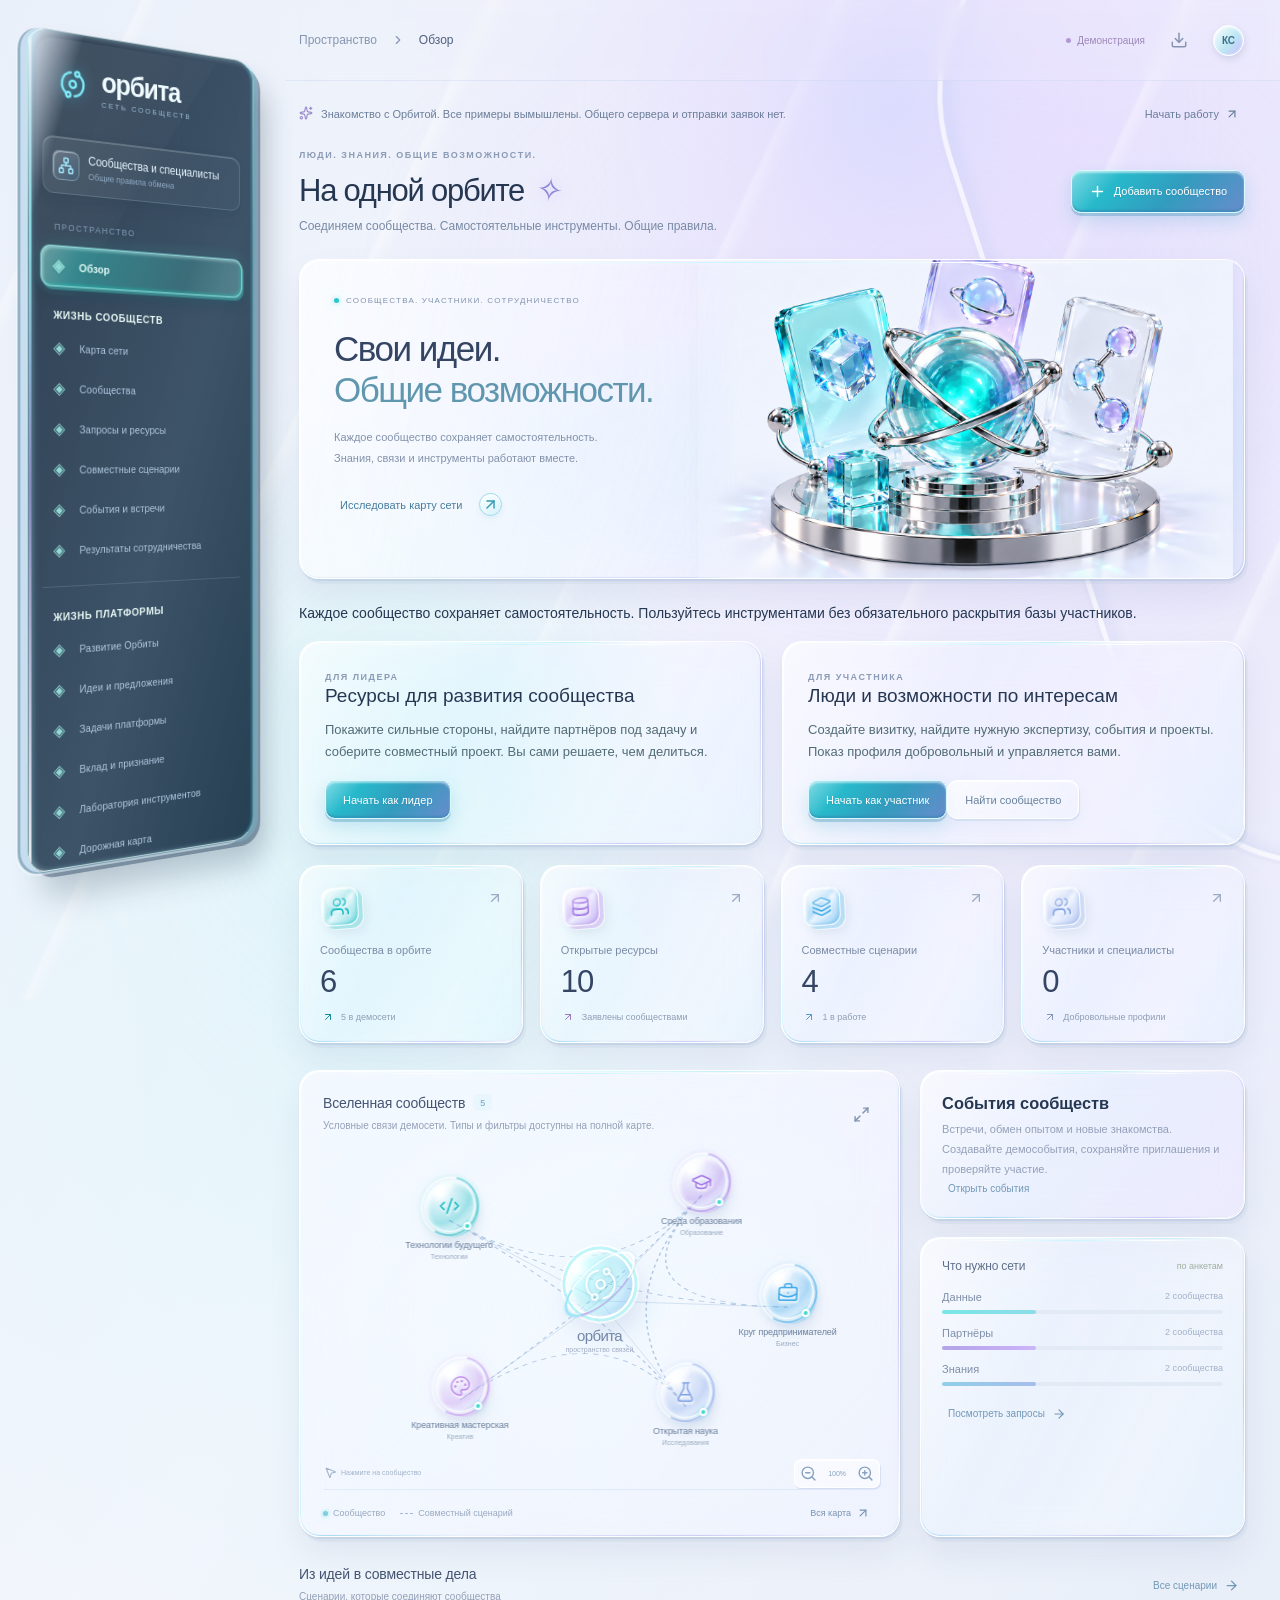
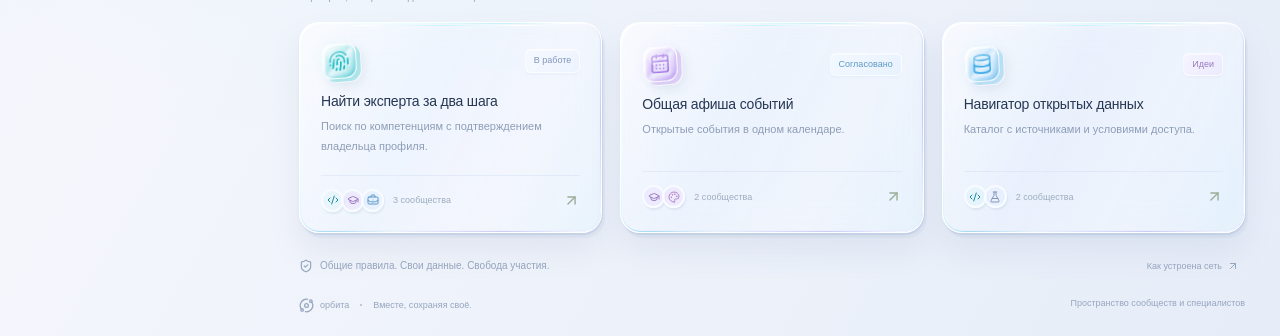
